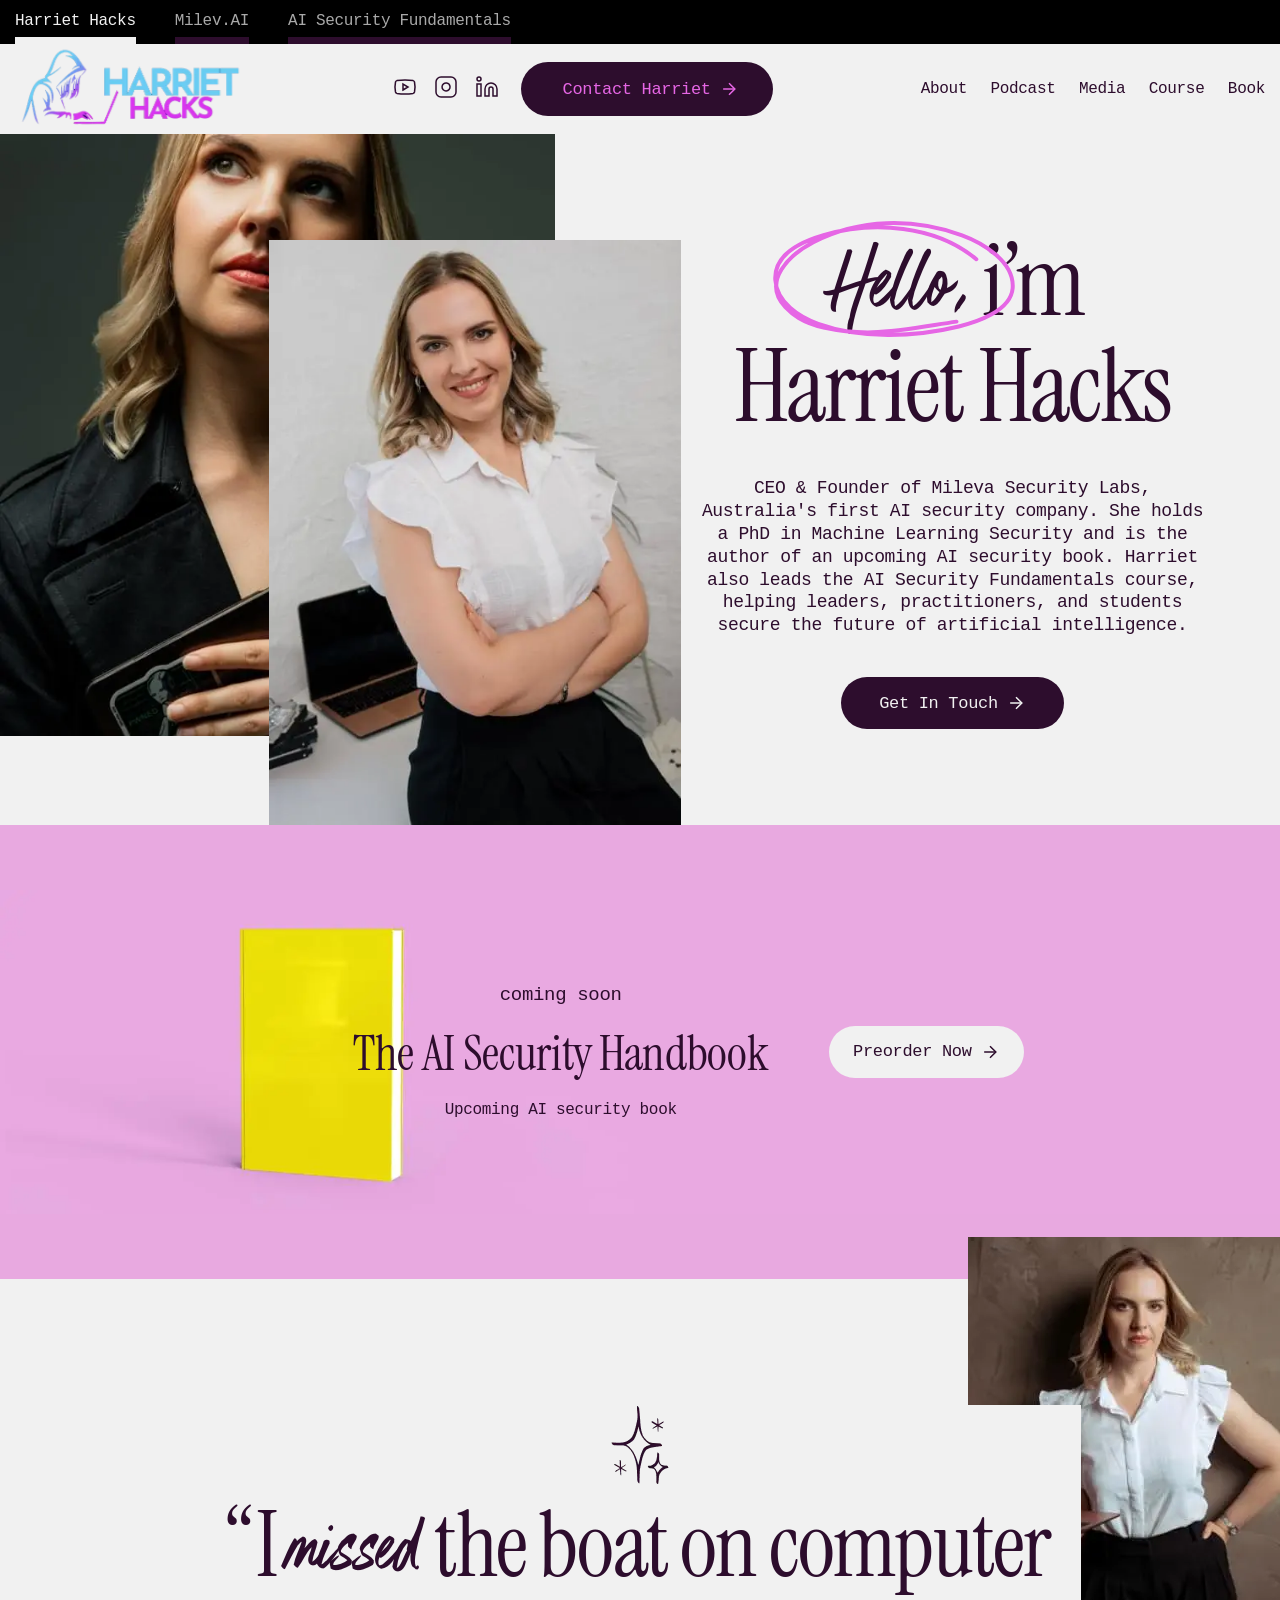
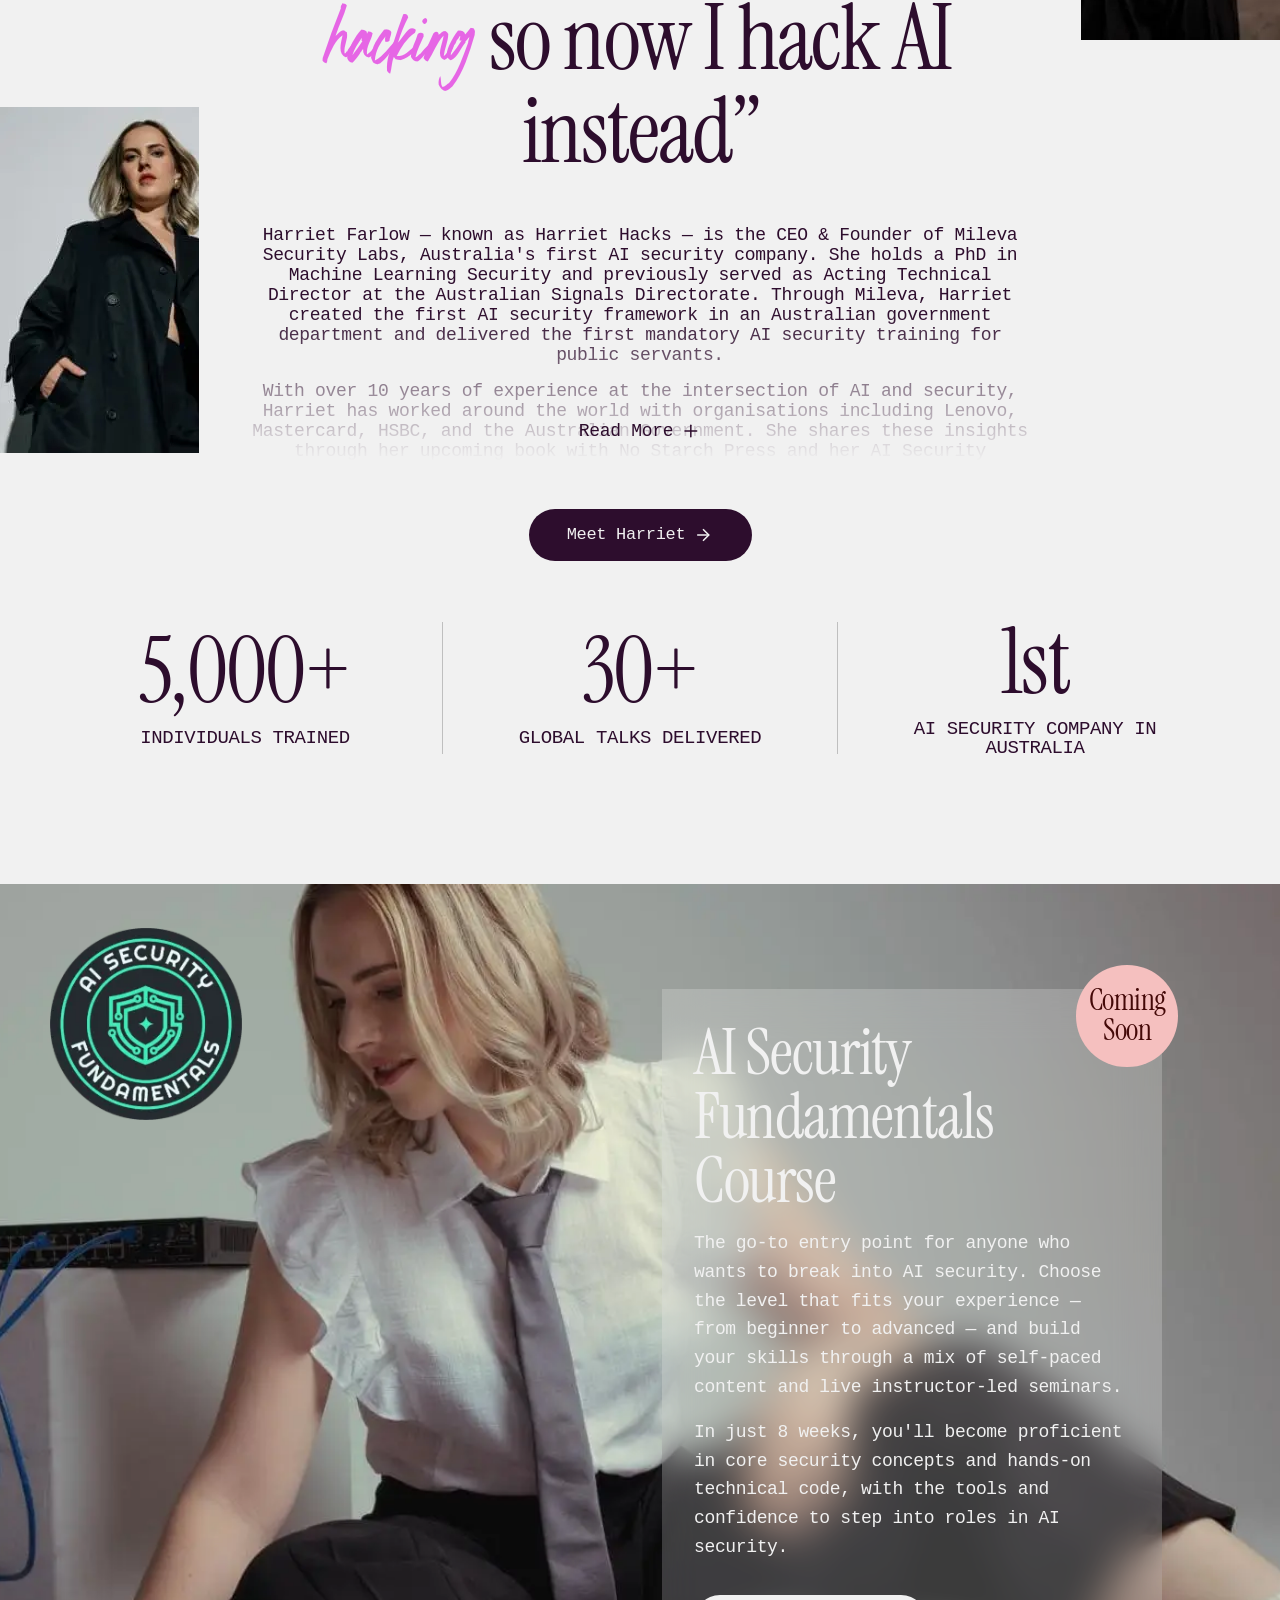
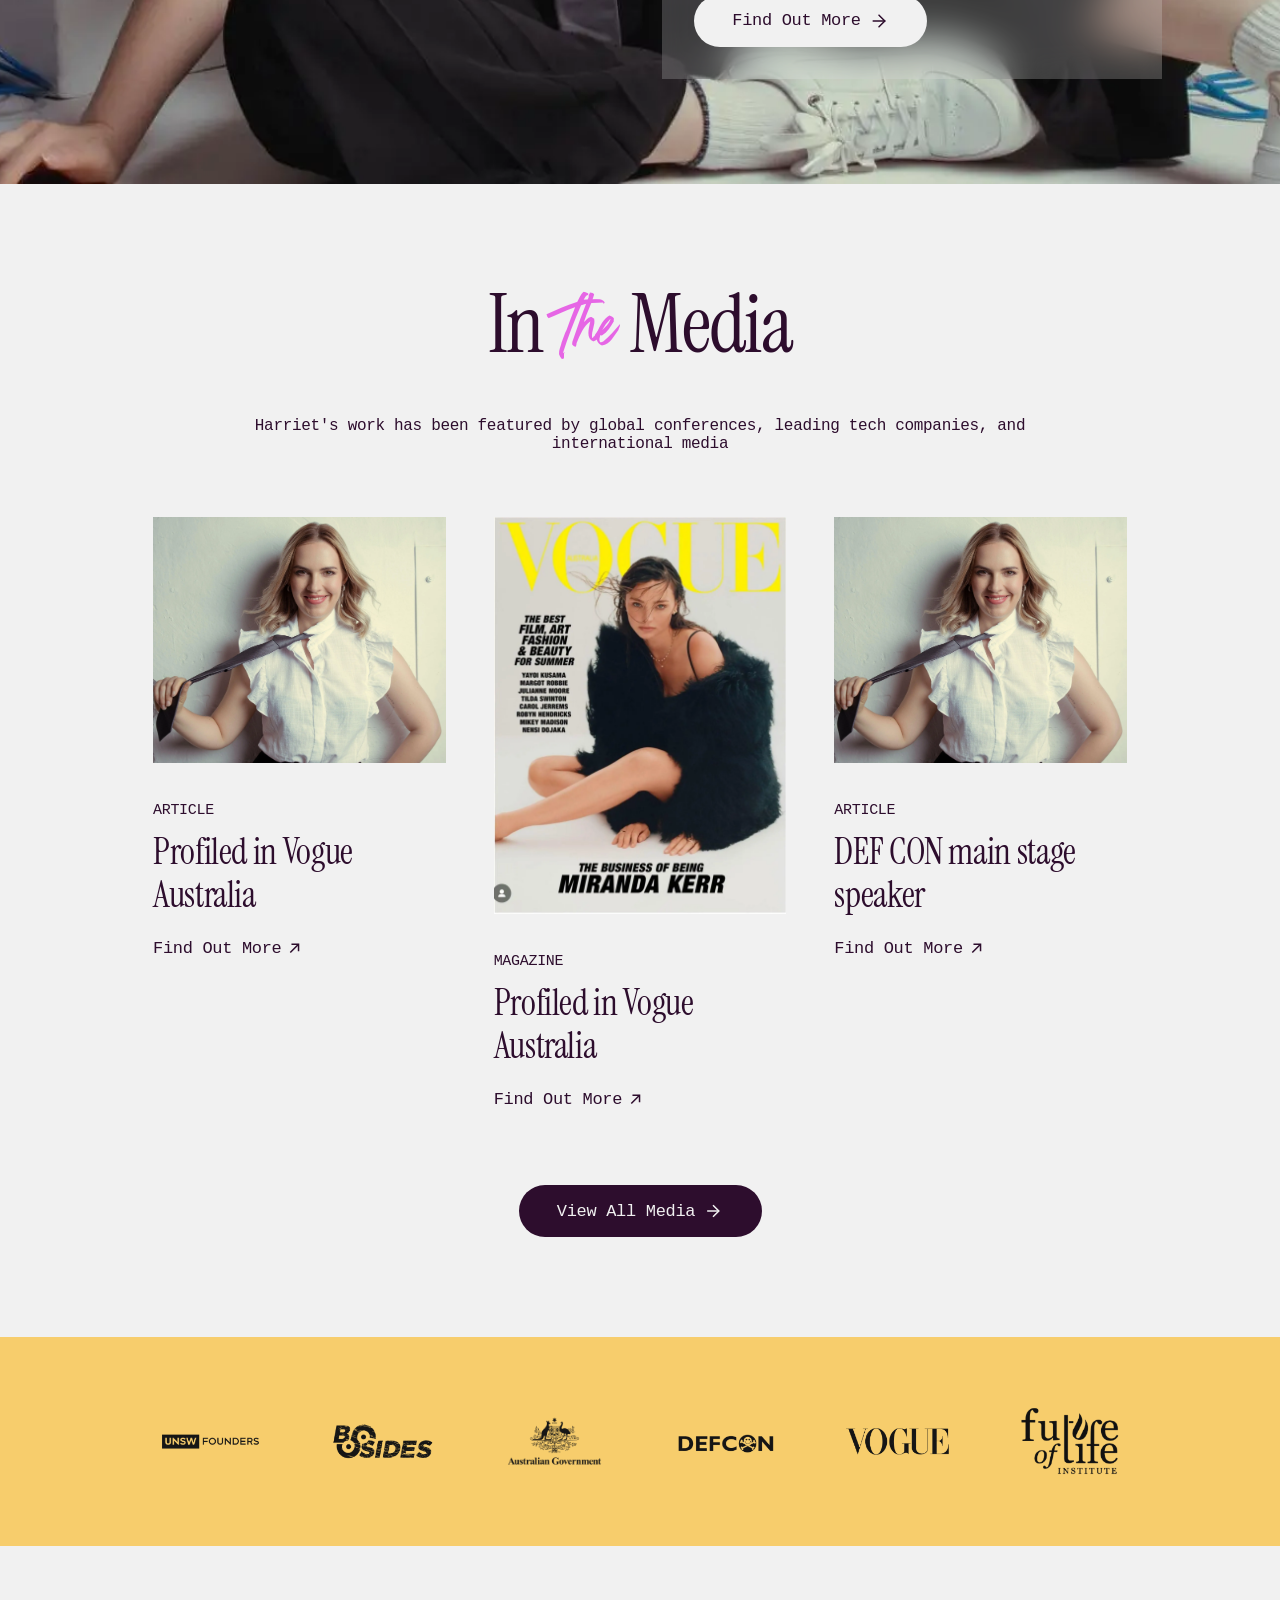
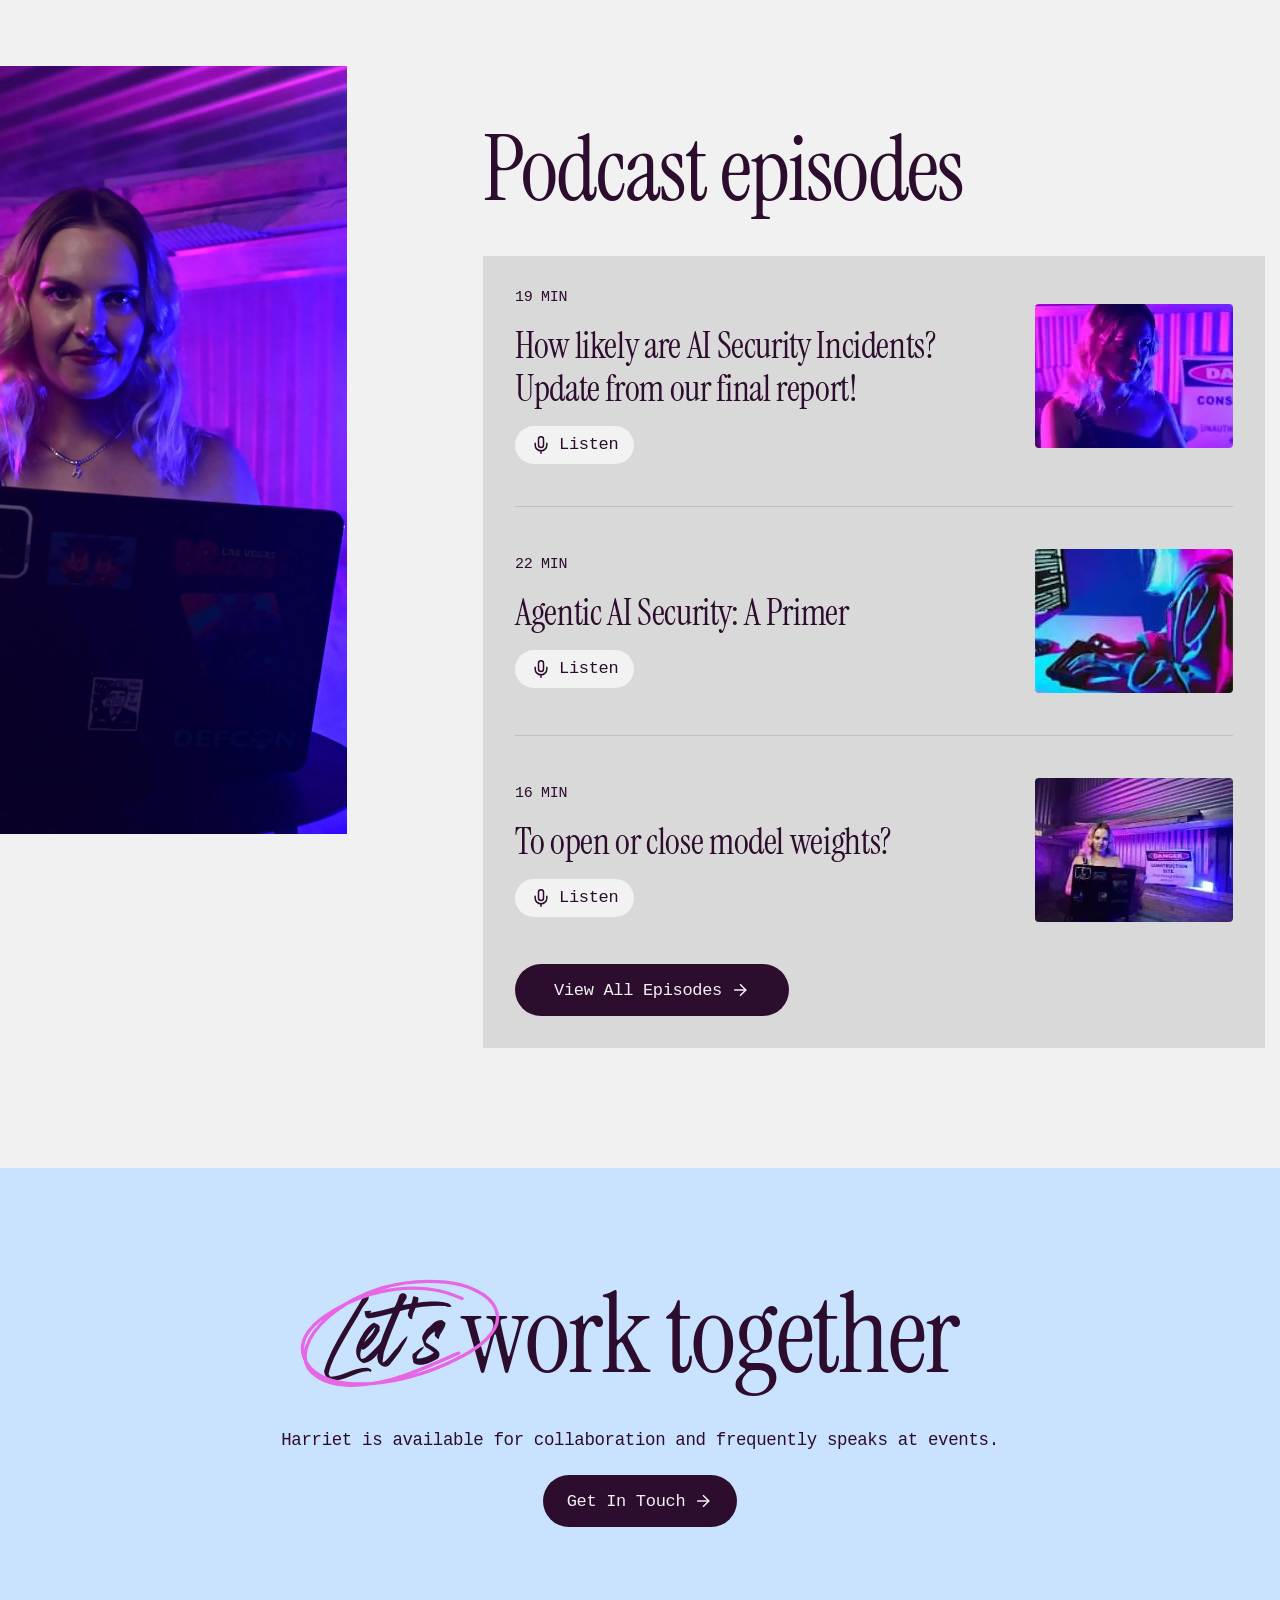
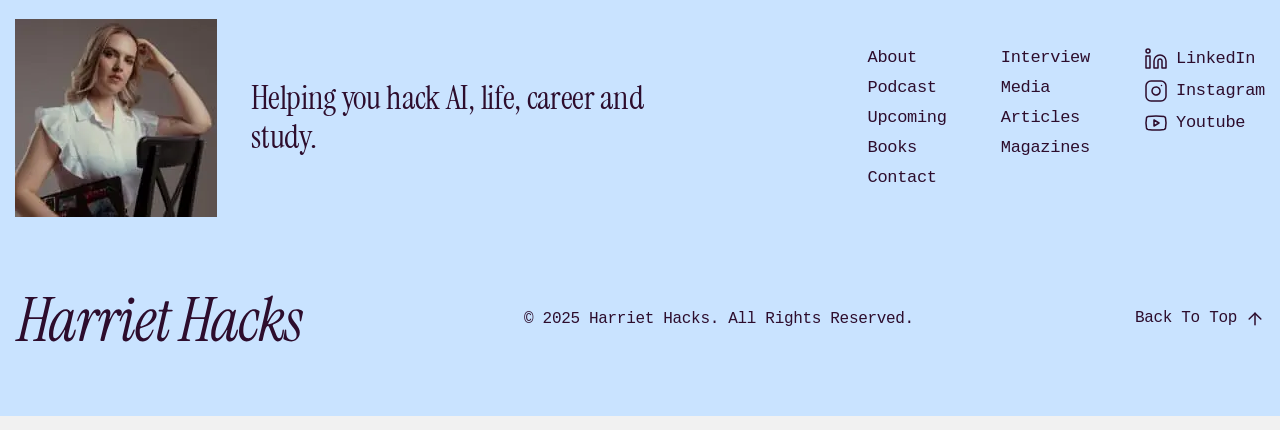
==== index.html @ 9401afef "Responsife footer. Masonry grid for Media page." ====
<!DOCTYPE html>
<html lang="ru">

<head>
	<title>Harriet Hacks</title>
	<meta charset="UTF-8">
	<meta name="format-detection" content="telephone=no">
	<!-- <meta http-equiv="Content-Security-Policy"
         content="default-src 'self' data: blob:; font-src 'self' data: blob: https:; style-src 'self' 'unsafe-inline' data:; script-src 'self' 'unsafe-inline' 'unsafe-eval' blob:; img-src 'self' data: blob: https:; connect-src 'self' ws: wss:"> -->

	<link rel="shortcut icon" href="favicon.ico">
	<meta name="viewport" content="width=device-width, initial-scale=1.0">
	<link rel="stylesheet" href="css/style.min.css?_v=20250926082807">
</head>

<body>
	<div class="wrapper">
		<header class="header" id="header">
			<div class="header__top">
				<div class="header__container">
					<nav class="header__top-nav" data-da=".header__mobile, 479.98,2">
						<ul class="header__top-list">
							<li class="header__top-item">
								<a class="header__top-link header__top-link_active" href="#">Harriet Hacks</a>
							</li>
							<li class="header__top-item">
								<a class="header__top-link" href="#">Milev.AI</a>
							</li>
							<li class="header__top-item">
								<a class="header__top-link" href="#">AI Security Fundamentals</a>
							</li>
						</ul>
					</nav>
				</div>
			</div>

			<div class="header__main">
				<div class="header__container">
					<a class="header__logo" href="/">
						<picture><source srcset="img/logo.webp" type="image/webp"><img src="img/logo.png" alt="Harriet Hacks Logo" width="288" height="95"></picture>
					</a>

					<nav class="header__nav" data-da=".header__mobile, 1023.98">
						<ul class="header__nav-list">
							<li class="header__nav-item">
								<a href="/about.html" class="header__nav-link">About</a>
							</li>
							<li class="header__nav-item">
								<a href="#podcast" class="header__nav-link">Podcast</a>
							</li>
							<li class="header__nav-item">
								<a href="/media.html" class="header__nav-link">Media</a>
							</li>
							<li class="header__nav-item">
								<a href="#course" class="header__nav-link">Course</a>
							</li>
							<li class="header__nav-item">
								<a href="/books.html" class="header__nav-link">Book</a>
							</li>
						</ul>
					</nav>



					<div class="header__actions" data-da=".header__mobile, 767.98,3">
						<div class="header__socials">
							<a class="header__socials-link" href="#" aria-label="YouTube">
								<svg width="24" height="24" viewBox="0 0 24 24" fill="none" stroke="currentColor" stroke-width="1.5">
									<path d="M2.5 17a24.12 24.12 0 0 1 0-10 2 2 0 0 1 1.4-1.4 49.56 49.56 0 0 1 16.2 0A2 2 0 0 1 21.5 7a24.12 24.12 0 0 1 0 10 2 2 0 0 1-1.4 1.4 49.55 49.55 0 0 1-16.2 0A2 2 0 0 1 2.5 17" />
									<path d="m10 15 5-3-5-3z" />
								</svg>
							</a>
							<a class="header__socials-link" href="#" aria-label="Instagram">
								<svg width="24" height="24" viewBox="0 0 24 24" fill="none" stroke="currentColor" stroke-width="1.5">
									<rect width="20" height="20" x="2" y="2" rx="5" ry="5" />
									<path d="m16 11.37A4 4 0 1 1 12.63 8 4 4 0 0 1 16 11.37z" />
									<line x1="17.5" x2="17.51" y1="6.5" y2="6.5" />
								</svg>
							</a>
							<a class="header__socials-link" href="#" aria-label="LinkedIn">
								<svg width="24" height="24" viewBox="0 0 24 24" fill="none" stroke="currentColor" stroke-width="1.5">
									<path d="M16 8a6 6 0 0 1 6 6v7h-4v-7a2 2 0 0 0-2-2 2 2 0 0 0-2 2v7h-4v-7a6 6 0 0 1 6-6z" />
									<rect width="4" height="12" x="2" y="9" />
									<circle cx="4" cy="4" r="2" />
								</svg>
							</a>
						</div>
						<a href="/contact.html" class="header__contact-btn btn btn_accent">
							Contact Harriet
							<svg width="20" height="20" viewBox="0 0 20 20" fill="none" stroke="currentColor" stroke-width="1.5">
								<path d="M4.17 10L15.83 10" />
								<path d="M10 4.17L15.83 10L10 15.83" />
							</svg>
						</a>
					</div>

					<button class="header__burger icon-menu" type="button" aria-label="Toggle menu">
						<span></span>
					</button>


					<div class="header__mobile">
						<span class="header__mobile-title">Menu</span>
					</div>
				</div>
			</div>
		</header>
		<main class="page">
			<section class="hero">
				<div class="hero__images" data-da=".hero__container, 1023.98,1">
					<div><picture><source srcset="img/hero/hero-1.webp" type="image/webp"><img class="hero__img hero__img--first" src="img/hero/hero-1.jpg" alt="Harriet Hacks"></picture></div>
					<div><picture><source srcset="img/hero/hero-2.webp" type="image/webp"><img class="hero__img hero__img--second" src="img/hero/hero-2.jpg" alt="Harriet Hacks"></picture></div>
				</div>
				<div class="hero__container">

					<div class="hero__content">
						<h1 class="hero__title"><span>Hello,</span> i’m <br> Harriet Hacks</h1>
						<p class="hero__description">
							CEO & Founder of Mileva Security Labs, Australia's first AI security company. She holds a PhD in Machine Learning Security and is the author of an upcoming AI security book. Harriet also
							leads the AI Security Fundamentals course, helping leaders, practitioners, and students secure the future of artificial intelligence.
						</p>
						<a href="#contact" class="hero__btn btn">
							Get In Touch
							<svg width="20" height="20" viewBox="0 0 20 20" fill="none" stroke="currentColor" stroke-width="1.5">
								<path d="M4.17 10L15.83 10" />
								<path d="M10 4.17L15.83 10L10 15.83" />
							</svg>
						</a>
					</div>
				</div>
			</section>
			<section class="soon">
				<div class="soon__container">
					<div class="soon__content">
						<div class="soon__text">
							<span class="soon__label">coming soon</span>
							<div class="soon__title-wrapper">
								<h2 class="soon__title">The AI Security Handbook</h2>
							</div>
							<p class="soon__info">Upcoming AI security book</p>
						</div>
						<a class="soon__btn btn btn_white" href="#">
							Preorder Now
							<svg width="20" height="20" viewBox="0 0 20 20" fill="none" stroke="currentColor" stroke-width="1.5">
								<path d="M4.17 10L15.83 10" />
								<path d="M10 4.17L15.83 10L10 15.83" />
							</svg>
						</a>
					</div>
				</div>
			</section>
			<section class="about">

				<div class="about__img about__img--second">
					<picture><source srcset="img/about/about-2.webp" type="image/webp"><img src="img/about/about-2.jpg" alt="About Image"></picture>
				</div>



				<div class="about__container">
					<div class="about__img about__img--first">
						<picture><source srcset="img/about/about-1.webp" type="image/webp"><img src="img/about/about-1.jpg" alt="About Image"></picture>
					</div>
					<div class="about__content">
						<div class="about__quote">
							<picture><source srcset="img/icons/stars.webp" type="image/webp"><img src="img/icons/stars.png" alt="Harriet Hacks" /></picture>
							<blockquote class="about__quote-text">
								<cite class="about__cite">
									“I <span>missed</span> the boat on computer <span>hacking</span> so
									now I hack AI instead”
								</cite>
							</blockquote>
						</div>



						<div class="about__text">
							<p>
								Harriet Farlow — known as Harriet Hacks — is the CEO & Founder of
								Mileva Security Labs, Australia's first AI security company. She holds
								a PhD in Machine Learning Security and previously served as Acting
								Technical Director at the Australian Signals Directorate. Through
								Mileva, Harriet created the first AI security framework in an
								Australian government department and delivered the first mandatory AI
								security training for public servants.
							</p>
							<div class="about__more">
								<p>
									With over 10 years of experience at the intersection of AI and
									security, Harriet has worked around the world with organisations
									including Lenovo, Mastercard, HSBC, and the Australian Government. She
									shares these insights through her upcoming book with No Starch Press
									and her AI Security
								</p>
								<button class="about__more-btn" type="button" aria-label="Read More">
									Read More

									<svg viewBox="0 0 20 20" width="20" height="20" fill="currentColor">
										<rect width="20.000000" height="20.000000" x="0.000000" y="0.000000" fill="#fff" fill-opacity="0" />
										<path d="M4.16675 10L15.8334 10" stroke="currentColor" stroke-linecap="round" stroke-linejoin="round" stroke-width="1.5" />
										<path d="M0 0L11.6667 0" stroke="currentColor" stroke-linecap="round" stroke-linejoin="round" stroke-width="1.5" transform="matrix(0,1,-1,0,10,4.16675)" />
									</svg>
								</button>

							</div>

							<!-- <div data-spollers class="spollers">
               <div class="spollers__item">
                  <button class="spollers__title" type="button" data-spoller>
                     Read More
                     <svg viewBox="0 0 20 20" width="20" height="20" fill="currentColor">
                        <rect width="20.000000" height="20.000000" x="0.000000" y="0.000000" fill="#fff" fill-opacity="0" />
                        <path d="M4.16675 10L15.8334 10" stroke="currentColor" stroke-linecap="round" stroke-linejoin="round" stroke-width="1.5" />
                        <path d="M0 0L11.6667 0" stroke="currentColor" stroke-linecap="round" stroke-linejoin="round" stroke-width="1.5" transform="matrix(0,1,-1,0,10,4.16675)" />
                     </svg>
                  </button>
                  <div class="spollers__body">
                     <div class="spollers__text">
                        <p>
                           With over 10 years of experience at the intersection of AI and
                           security, Harriet has worked around the world with organisations
                           including Lenovo, Mastercard, HSBC, and the Australian Government. She
                           shares these insights through her upcoming book with No Starch Press
                           and her AI Security
                        </p>
                     </div>
                  </div>
               </div>
            </div> -->
							<!-- <div class="about__read-more">
               <button class="about__read-more-btn">
                  Read More
                  <svg viewBox="0 0 20 20" width="20" height="20" fill="currentColor">
                     <rect width="20.000000" height="20.000000" x="0.000000" y="0.000000" fill="#fff" fill-opacity="0" />
                     <path d="M4.16675 10L15.8334 10" stroke="currentColor" stroke-linecap="round" stroke-linejoin="round" stroke-width="1.5" />
                     <path d="M0 0L11.6667 0" stroke="currentColor" stroke-linecap="round" stroke-linejoin="round" stroke-width="1.5" transform="matrix(0,1,-1,0,10,4.16675)" />
                  </svg>

               </button>
            </div> -->
						</div>

						<a class="about__btn btn">
							Meet Harriet
							<svg width="20" height="20" viewBox="0 0 20 20" fill="none" stroke="currentColor" stroke-width="1.5">
								<path d="M4.17 10L15.83 10" />
								<path d="M10 4.17L15.83 10L10 15.83" />
							</svg>
						</a>
					</div>

					<div class="about__stats">
						<div class="about__stat">
							<div class="about__stat-number">5,000+</div>
							<div class="about__stat-label">Individuals Trained</div>
						</div>
						<div class="about__stat-divider"></div>
						<div class="about__stat">
							<div class="about__stat-number">30+</div>
							<div class="about__stat-label">Global Talks Delivered</div>
						</div>
						<div class="about__stat-divider"></div>
						<div class="about__stat">
							<div class="about__stat-number">1st</div>
							<div class="about__stat-label">AI Security Company in Australia</div>
						</div>
					</div>
				</div>
			</section>
			<section class="course" id="course">
				<div class="course__container">
					<div class="course__card">

						<h3 class="course__title">AI Security Fundamentals Course</h3>
						<div class="course__description">
							<p>
								The go-to entry point for anyone who wants to break into AI security.
								Choose the level that fits your experience — from beginner to advanced
								— and build your skills through a mix of self-paced content and live
								instructor-led seminars.
							</p>
							<p>
								In just 8 weeks, you'll become proficient in core security concepts
								and hands-on technical code, with the tools and confidence to step
								into roles in AI security.
							</p>
						</div>

						<a href="#" class="btn--outline course__btn btn">
							Find Out More
							<img src="img/icons/arrow-wine.svg" alt="arrow" />
						</a>

						<div class="course__badge">
							Coming Soon
						</div>
					</div>
					<div class="course__img">
						<picture><source srcset="img/course/security.webp" type="image/webp"><img src="img/course/security.png" alt="AI Security Fundamentals Course" /></picture>
					</div>
				</div>



			</section>
			<section class="media">
				<div class="media__container">
					<div class="media__header">
						<h2 class="media__title">In <span>The</span> Media</h2>
						<p class="media__description">
							Harriet's work has been featured by global conferences, leading tech companies, and international media
						</p>
					</div>

					<div class="media__grid">
						<article class="media__card">
							<div class="media__card-image">
								<picture><source srcset="img/media/defcon-article-3c434c.webp" type="image/webp"><img src="img/media/defcon-article-3c434c.jpg" alt="DEF CON main stage speaker"></picture>
							</div>
							<div class="media__card-content">
								<div class="media__card-label">Article</div>
								<h3 class="media__card-title">Profiled in Vogue Australia</h3>
								<a href="#" class="media__card-link">
									Find Out More
									<svg width="20" height="20" viewBox="0 0 20 20" fill="none" stroke="currentColor" stroke-width="1.5">
										<path d="M10.83 4.17L15.83 9.17L10.83 14.17" />
										<path d="M4.17 9.17L15.83 9.17" />
									</svg>
								</a>
							</div>
						</article>

						<article class="media__card">
							<div class="media__card-image">
								<picture><source srcset="img/media/vogue-magazine-77c0c3.webp" type="image/webp"><img src="img/media/vogue-magazine-77c0c3.jpg" alt="Profiled in Vogue Australia"></picture>
							</div>
							<div class="media__card-content">
								<div class="media__card-label">Magazine</div>
								<h3 class="media__card-title">Profiled in Vogue Australia</h3>
								<a href="#" class="media__card-link">
									Find Out More
									<svg width="20" height="20" viewBox="0 0 20 20" fill="none" stroke="currentColor" stroke-width="1.5">
										<path d="M10.83 4.17L15.83 9.17L10.83 14.17" />
										<path d="M4.17 9.17L15.83 9.17" />
									</svg>
								</a>
							</div>
						</article>

						<article class="media__card">
							<div class="media__card-image">
								<picture><source srcset="img/media/microsoft-article-3c434c.webp" type="image/webp"><img src="img/media/microsoft-article-3c434c.jpg" alt="Featured Microsoft L33t Speak YouTube series"></picture>
							</div>
							<div class="media__card-content">
								<div class="media__card-label">Article</div>
								<h3 class="media__card-title">DEF CON main stage speaker</h3>
								<a href="#" class="media__card-link">
									Find Out More
									<svg width="20" height="20" viewBox="0 0 20 20" fill="none" stroke="currentColor" stroke-width="1.5">
										<path d="M10.83 4.17L15.83 9.17L10.83 14.17" />
										<path d="M4.17 9.17L15.83 9.17" />
									</svg>
								</a>
							</div>
						</article>
					</div>

					<div class="media__footer">
						<a href="#" class="media__btn btn">
							View All Media
							<svg width="20" height="20" viewBox="0 0 20 20" fill="none" stroke="currentColor" stroke-width="1.5">
								<path d="M4.17 10L15.83 10" />
								<path d="M10 4.17L15.83 10L10 15.83" />
							</svg>
						</a>
					</div>
				</div>
			</section>
			<section class="logos">
				<div class="logos__container">
					<div class="logos__grid">
						<div class="logos__item">
							<picture><source srcset="img/logos/1.webp" type="image/webp"><img src="img/logos/1.png" alt="UNSW Founders" class="logos__img"></picture>
						</div>
						<div class="logos__item">
							<picture><source srcset="img/logos/2.webp" type="image/webp"><img src="img/logos/2.png" alt="Microsoft" class="logos__img"></picture>
						</div>
						<div class="logos__item">
							<picture><source srcset="img/logos/3.webp" type="image/webp"><img src="img/logos/3.png" alt="Australian Government" class="logos__img"></picture>
						</div>
						<div class="logos__item">
							<picture><source srcset="img/logos/4.webp" type="image/webp"><img src="img/logos/4.png" alt="DEF CON" class="logos__img"></picture>
						</div>
						<div class="logos__item">
							<picture><source srcset="img/logos/5.webp" type="image/webp"><img src="img/logos/5.png" alt="Vogue" class="logos__img"></picture>
						</div>
						<div class="logos__item">
							<picture><source srcset="img/logos/6.webp" type="image/webp"><img src="img/logos/6.png" alt="Mileva" class="logos__img"></picture>
						</div>
					</div>
				</div>
			</section>
			<section class="podcast" id="podcast">
				<div class="podcast__bg">
					<picture><source srcset="img/podcast/main.webp" type="image/webp"><img src="img/podcast/main.jpg" alt="Podcast Background" class="podcast__bg-img" /></picture>
				</div>

				<div class="podcast__container">
					<h2 class="podcast__title">Podcast episodes</h2>

					<div class="podcast__episodes">
						<article class="podcast__episode">
							<div class="podcast__episode-content">
								<div class="podcast__episode-info">
									<span class="podcast__episode-duration">19 min</span>
									<h3 class="podcast__episode-title">
										How likely are AI Security Incidents? Update from our final
										report!
									</h3>
									<a href="#" class="podcast__episode-btn">
										<img src="img/icons/mic.svg" alt="Mic" />
										Listen
									</a>
								</div>
								<div class="podcast__episode-image">
									<picture><source srcset="img/podcast/small-1.webp" type="image/webp"><img src="img/podcast/small-1.jpg" alt="Podcast Episode 1" /></picture>
								</div>
							</div>
						</article>

						<div class="podcast__divider"></div>

						<article class="podcast__episode">
							<div class="podcast__episode-content">
								<div class="podcast__episode-info">
									<span class="podcast__episode-duration">22 min</span>
									<h3 class="podcast__episode-title">
										Agentic AI Security: A Primer
									</h3>
									<a href="#" class="podcast__episode-btn">
										<img src="img/icons/mic.svg" alt="Mic" />
										Listen
									</a>
								</div>
								<div class="podcast__episode-image">
									<picture><source srcset="img/podcast/small-2.webp" type="image/webp"><img src="img/podcast/small-2.jpg" alt="Podcast Episode 2" /></picture>
								</div>
							</div>
						</article>

						<div class="podcast__divider"></div>

						<article class="podcast__episode">
							<div class="podcast__episode-content">
								<div class="podcast__episode-info">
									<span class="podcast__episode-duration">16 min</span>
									<h3 class="podcast__episode-title">
										To open or close model weights?
									</h3>
									<a href="#" class="podcast__episode-btn">
										<img src="img/icons/mic.svg" alt="Mic" />
										Listen
									</a>
								</div>
								<div class="podcast__episode-image">
									<picture><source srcset="img/podcast/small-3.webp" type="image/webp"><img src="img/podcast/small-3.jpg" alt="Podcast Episode 3" /></picture>
								</div>
							</div>
						</article>

						<div class="podcast__footer">
							<a href="#" class="btn">
								View All Episodes
								<svg width="20" height="20" viewBox="0 0 20 20" fill="none" stroke="currentColor" stroke-width="1.5">
									<path d="M4.17 10L15.83 10" />
									<path d="M10 4.17L15.83 10L10 15.83" />
								</svg>
							</a>
						</div>
					</div>
				</div>
			</section>


		</main>
		<footer class="footer" role="contentinfo">
			<div class="footer__container">
				<div class="footer__top">
					<h3 class="footer__title"><span>Let's</span> work together</h3>
					<p class="footer__desc">Harriet is available for collaboration and frequently speaks at events.</p>
					<a href="#" class="footer__btn btn">
						Get In Touch
						<svg width="20" height="20" viewBox="0 0 20 20" fill="none" stroke="currentColor" stroke-width="1.5" aria-hidden="true">
							<path d="M4.17 10L15.83 10" />
							<path d="M10 4.17L15.83 10L10 15.83" />
						</svg>
					</a>
				</div>
				<div class="footer__bottom">
					<div class="footer__row">
						<div class="footer__left">
							<div class="footer__img">
								<picture><source srcset="img/footer/harriet.webp" type="image/webp"><img src="img/footer/harriet.jpg" alt="Harriet Hacks profile photo"></picture>
							</div>
							<h4 class="footer__heading">
								Helping you hack AI, life, career and study.
							</h4>
						</div>
						<div class="footer__right">
							<nav class="footer__nav" aria-label="Footer navigation">
								<ul class="footer__list" role="list">
									<li class="footer__list-item" role="listitem">
										<a class="footer__list-link" href="#">About</a>
									</li>
									<li class="footer__list-item" role="listitem">
										<a class="footer__list-link" href="#">Podcast</a>
									</li>
									<li class="footer__list-item" role="listitem">
										<a class="footer__list-link" href="#">Upcoming</a>
									</li>
									<li class="footer__list-item" role="listitem">
										<a class="footer__list-link" href="#">Books</a>
									</li>
									<li class="footer__list-item" role="listitem">
										<a class="footer__list-link" href="#">Contact</a>
									</li>
								</ul>
								<ul class="footer__list" role="list">
									<li class="footer__list-item" role="listitem">
										<a class="footer__list-link" href="#">Interview</a>
									</li>
									<li class="footer__list-item" role="listitem">
										<a class="footer__list-link" href="#">Media</a>
									</li>
									<li class="footer__list-item" role="listitem">
										<a class="footer__list-link" href="#">Articles</a>
									</li>
									<li class="footer__list-item" role="listitem">
										<a class="footer__list-link" href="#">Magazines</a>
									</li>

								</ul>
								<ul class="footer__list" role="list">
									<li class="footer__list-item" role="listitem">
										<a class="footer__list-link" href="#">
											<svg viewBox="0 0 24 24" xmlns="http://www.w3.org/2000/svg" xmlns:xlink="http://www.w3.org/1999/xlink" width="24.000000" height="24.000000" fill="none" aria-hidden="true">
												<rect id="lucide/linkedin" width="24.000000" height="24.000000" x="0.000000" y="0.000000" fill="rgb(255,255,255)" fill-opacity="0" />
												<path id="Vector" d="M20.2426 9.75736C21.3679 10.8826 22 12.4087 22 14L22 21L18 21L18 14C18 13.4696 17.7893 12.9609 17.4142 12.5858C17.0391 12.2107 16.5304 12 16 12C15.4696 12 14.9609 12.2107 14.5858 12.5858C14.2107 12.9609 14 13.4696 14 14L14 21L10 21L10 14C10 12.4087 10.6321 10.8826 11.7574 9.75736C12.8826 8.63214 14.4087 8 16 8C17.5913 8 19.1174 8.63214 20.2426 9.75736Z" fill-rule="nonzero" stroke="rgb(45,13,45)" stroke-linecap="round" stroke-linejoin="round" stroke-width="1.5" />
												<path id="Vector" d="M6 9L6 21L2 21L2 9L6 9Z" stroke="rgb(45,13,45)" stroke-linecap="round" stroke-linejoin="round" stroke-width="1.5" />
												<path id="Vector" d="M4 6C2.89543 6 2 5.10457 2 4C2 2.89543 2.89543 2 4 2C5.10457 2 6 2.89543 6 4C6 5.10457 5.10457 6 4 6Z" stroke="rgb(45,13,45)" stroke-linecap="round" stroke-linejoin="round" stroke-width="1.5" />
											</svg>
											LinkedIn
										</a>
									</li>
									<li class="footer__list-item" role="listitem">
										<a class="footer__list-link" href="#">
											<svg viewBox="0 0 24 24" xmlns="http://www.w3.org/2000/svg" xmlns:xlink="http://www.w3.org/1999/xlink" width="24.000000" height="24.000000" fill="none" aria-hidden="true">
												<rect id="lucide/instagram" width="24.000000" height="24.000000" x="0.000000" y="0.000000" fill="rgb(255,255,255)" fill-opacity="0" />
												<path id="Vector" d="M17 2C19.7614 2 22 4.23858 22 7L22 17C22 19.7614 19.7614 22 17 22L7 22C4.23858 22 2 19.7614 2 17L2 7C2 4.23858 4.23858 2 7 2L17 2Z" stroke="rgb(45,13,45)" stroke-linecap="round" stroke-linejoin="round" stroke-width="1.5" />
												<path id="Vector" d="M15.5937 13.799C15.2062 14.5458 14.5931 15.1514 13.8416 15.5297C13.0901 15.9079 12.2384 16.0396 11.4077 15.9059C10.5771 15.7723 9.80971 15.3801 9.21479 14.7852C8.61987 14.1902 8.22768 13.4229 8.09402 12.5922C7.96035 11.7615 8.09202 10.9099 8.47028 10.1584C8.84854 9.40685 9.45414 8.79374 10.2009 8.40624C10.9477 8.01874 11.7977 7.87658 12.63 8C13.4789 8.12588 14.2648 8.52146 14.8716 9.1283C15.4785 9.73515 15.8741 10.5211 16 11.37C16.1234 12.2022 15.9812 13.0522 15.5937 13.799Z" fill-rule="nonzero" stroke="rgb(45,13,45)" stroke-linecap="round" stroke-linejoin="round" stroke-width="1.5" />
												<path id="Vector" d="M17.5 6.5L17.51 6.5" stroke="rgb(45,13,45)" stroke-linecap="round" stroke-linejoin="round" stroke-width="1.5" />
											</svg>
											Instagram
										</a>
									</li>
									<li class="footer__list-item" role="listitem">
										<a class="footer__list-link" href="#">
											<svg viewBox="0 0 24 24" xmlns="http://www.w3.org/2000/svg" xmlns:xlink="http://www.w3.org/1999/xlink" width="24.000000" height="24.000000" fill="none" aria-hidden="true">
												<rect id="lucide/Youtube" width="24.000000" height="24.000000" x="0.000000" y="0.000000" fill="rgb(255,255,255)" fill-opacity="0" />
												<path id="Vector" d="M2.50001 7C2.5918 6.66521 2.76915 6.36007 3.01461 6.11461C3.26008 5.86914 3.56522 5.69179 3.90001 5.6C9.26346 4.71146 14.7366 4.71146 20.1 5.6C20.4348 5.69179 20.7399 5.86914 20.9854 6.11461C21.2309 6.36007 21.4082 6.66521 21.5 7C22.1986 10.2967 22.1986 13.7033 21.5 17C21.4082 17.3348 21.2309 17.6399 20.9854 17.8854C20.7399 18.1309 20.4348 18.3082 20.1 18.4C14.7366 19.2887 9.26344 19.2887 3.90001 18.4C3.56522 18.3082 3.26008 18.1309 3.01461 17.8854C2.76915 17.6399 2.5918 17.3348 2.50001 17C1.80143 13.7033 1.80143 10.2967 2.50001 7Z" fill-rule="nonzero" stroke="rgb(45,13,45)" stroke-linecap="round" stroke-linejoin="round" stroke-width="1.5" />
												<path id="Vector" d="M15 12L10 9L10 15L15 12Z" fill-rule="nonzero" stroke="rgb(45,13,45)" stroke-linecap="round" stroke-linejoin="round" stroke-width="1.5" />
											</svg>
											Youtube
										</a>
									</li>
								</ul>
							</nav>

						</div>
					</div>
					<div class="footer__copy">
						<a class="footer__logo" href="/">
							<img src="img/logo-2.svg" alt="Harriet Hacks Logo" width="288" height="95">
						</a>
						<p class="footer__copyright">
							&copy; 2025 Harriet Hacks. All Rights Reserved.
						</p>
						<a href="#header" class="footer__back-to-top" aria-label="Return to top of page">
							Back To Top
							<svg viewBox="0 0 20 20" xmlns="http://www.w3.org/2000/svg" xmlns:xlink="http://www.w3.org/1999/xlink" width="20.000000" height="20.000000" fill="none" aria-hidden="true">
								<rect id="lucide/arrow-up" width="20.000000" height="20.000000" x="0.000000" y="0.000000" fill="rgb(255,255,255)" fill-opacity="0" />
								<path id="Vector" d="M4.16699 9.99984L10.0003 4.1665L15.8337 9.99984" fill-rule="nonzero" stroke="rgb(45,13,45)" stroke-linecap="round" stroke-linejoin="round" stroke-width="1.5" />
								<path id="Vector" d="M11.6667 0L0 0" stroke="rgb(45,13,45)" stroke-linecap="round" stroke-linejoin="round" stroke-width="1.5" transform="matrix(0,1,-1,0,10,4.1665)" />
							</svg>
						</a>
					</div>
				</div>
			</div>
		</footer>




		<!-- <footer class="footer" id="contact" role="contentinfo">
   <div class="footer__container">
      <section class="footer__main" aria-labelledby="footer-cta-title">
         <div class="footer__content">
            <h2 class="footer__title" id="footer-cta-title">
               <span>Let's</span> work together
            </h2>
            <p class="footer__description">
               Harriet is available for collaboration and frequently speaks at
               events.
            </p>
            <a href="#contact" class="footer__btn btn" aria-label="Contact Harriet for collaboration">
               Get In Touch
               <svg width="20" height="20" viewBox="0 0 20 20" fill="none" stroke="currentColor" stroke-width="1.5" aria-hidden="true">
                  <path d="M4.17 10L15.83 10" />
                  <path d="M10 4.17L15.83 10L10 15.83" />
               </svg>
            </a>
         </div>
      </section>

      <section class="footer__bottom" aria-label="Footer information and navigation">
         <div class="footer__info">
            <div class="footer__brand">
               <picture><source srcset="img/footer/harriet.webp" type="image/webp"><img src="img/footer/harriet.jpg" alt="Harriet Hacks profile photo" class="footer__logo" loading="lazy" /></picture>
               <p class="footer__tagline">
                  Helping you hack AI, life, career and study.
               </p>
            </div>

            <nav class="footer__links" aria-label="Footer navigation">
               <div class="footer__links-group">
                  <ul class="footer__links-list" role="list">
                     <li role="listitem"><a href="#" class="footer__link">About</a></li>
                     <li role="listitem"><a href="#" class="footer__link">Podcast</a></li>
                     <li role="listitem"><a href="#" class="footer__link">Upcoming</a></li>
                     <li role="listitem"><a href="#" class="footer__link">Books</a></li>
                     <li role="listitem"><a href="#" class="footer__link">Contact</a></li>
                  </ul>
               </div>

               <div class="footer__links-group">
                  <ul class="footer__links-list" role="list">
                     <li role="listitem"><a href="#" class="footer__link">Media</a></li>
                     <li role="listitem"><a href="#" class="footer__link">Articles</a></li>
                     <li role="listitem"><a href="#" class="footer__link">Magazines</a></li>
                     <li role="listitem"><a href="#" class="footer__link">Interview</a></li>
                  </ul>
               </div>

               <div class="footer__social-links" role="list" aria-label="Social media links">
                  <a href="#" class="footer__social-link" role="listitem" aria-label="Follow on Instagram">
                     <img src="img/icons/instagram.svg" alt="" aria-hidden="true" />
                     Instagram
                  </a>
                  <a href="#" class="footer__social-link" role="listitem" aria-label="Connect on LinkedIn">
                     <img src="img/icons/linkedin.svg" alt="" aria-hidden="true" />
                     LinkedIn
                  </a>
                  <a href="#" class="footer__social-link" role="listitem" aria-label="Subscribe on YouTube">
                     <img src="img/icons/youtube.svg" alt="" aria-hidden="true" />
                     Youtube
                  </a>
               </div>
            </nav>
         </div>

         <div class="footer__bottom-bar">
            <h1 class="footer__brand-name">Harriet Hacks</h1>
            <p class="footer__copyright">
               &copy; 2025 Harriet Hacks. All Rights Reserved.
            </p>
            <a href="#header" class="footer__back-to-top" aria-label="Return to top of page">
               Back To Top
               <picture><source srcset="img/icons/taptotop.webp" type="image/webp"><img src="img/icons/taptotop.png" alt="" aria-hidden="true" /></picture>
            </a>
         </div>
      </section>
   </div>
</footer> -->
	</div>
	<script src="js/app.min.js?_v=20250926082807"></script>
</body>

</html>
---- css/style.min.css ----
@font-face{font-family:"Instrument Serif";src:url(../fonts/InstrumentSerif-Regular.woff2) format("woff2");font-weight:400;font-style:normal;display:swap}@font-face{font-family:BostonSkylineClean;src:url(../fonts/BostonSkylineClean.woff2) format("woff2");font-weight:400;font-style:normal;display:swap}@font-face{font-family:"IBM Plex Mono",monospace;src:url(../fonts/IBMPlexMono-Regular.woff2) format("woff2");font-weight:400;font-style:normal;display:swap}@font-face{font-family:"IBM Plex Mono",monospace;src:url(../fonts/IBMPlexMono-Medium.woff2) format("woff2");font-weight:500;font-style:normal;display:swap}@font-face{font-family:"IBM Plex Mono",monospace;src:url(../fonts/IBMPlexMono-SemiBold.woff2) format("woff2");font-weight:600;font-style:normal;display:swap}[class*=-ibg]{position:relative;height:100%}[class*=-ibg] img{position:absolute;width:100%;height:100%;top:0;left:0;-o-object-fit:cover;object-fit:cover}[class*=-ibg_contain] img{-o-object-fit:contain;object-fit:contain}.btn{overflow:hidden;display:-webkit-box;display:-ms-flexbox;display:flex;position:relative;-webkit-box-align:center;-ms-flex-align:center;align-items:center;-webkit-box-pack:center;-ms-flex-pack:center;justify-content:center;padding:1rem 1.5rem;gap:.5rem;font-size:1.0625rem;cursor:pointer;background-color:#2d0d2d;position:relative;color:#f1f1f1;border-radius:100px;-webkit-transition:-webkit-transform .3s ease 0s;transition:-webkit-transform .3s ease 0s;transition:transform .3s ease 0s;transition:transform .3s ease 0s,-webkit-transform .3s ease 0s}.btn::before{content:"";position:absolute;top:0;left:-100%;width:100%;height:100%;background:-webkit-gradient(linear,left top,right top,from(transparent),color-stop(rgba(255,255,255,.4)),to(transparent));background:linear-gradient(90deg,transparent,rgba(255,255,255,.4),transparent);-webkit-transition:left .5s ease;transition:left .5s ease}.btn:hover{-webkit-transform:scale(1.05);-ms-transform:scale(1.05);transform:scale(1.05);-webkit-box-shadow:0 10px 25px rgba(139,92,246,.3);box-shadow:0 10px 25px rgba(139,92,246,.3)}.btn:hover::before{left:100%}.btn svg path{stroke:#f1f1f1}.btn_accent{color:#e666e5}.btn_accent svg path{stroke:#e666e5}.btn_white{background-color:#f1f1f1;color:#2d0d2d}.btn_white svg path{stroke:#2d0d2d}.hack{display:-webkit-box;display:-ms-flexbox;display:flex;-webkit-box-align:center;-ms-flex-align:center;align-items:center;overflow:hidden;background-color:#e666e5;white-space:nowrap;font-family:"Instrument Serif",serif}@supports (font-size:clamp(2.25rem ,1.8308383234rem + 2.0958083832vw ,4rem)){.hack{font-size:clamp(2.25rem ,1.8308383234rem + 2.0958083832vw ,4rem)}}@supports not (font-size:clamp(2.25rem ,1.8308383234rem + 2.0958083832vw ,4rem)){.hack{font-size:calc(2.25rem + 1.75*(100vw - 20rem)/ 83.5)}}.hack{line-height:1.296875%;color:#2d0d2d;gap:2rem}.hack__item{display:-webkit-box;display:-ms-flexbox;display:flex;-webkit-box-align:center;-ms-flex-align:center;align-items:center;-webkit-box-pack:center;-ms-flex-pack:center;justify-content:center;gap:2rem;padding-block:.875rem}.hack__boston{font-family:BostonSkylineClean}.hack__white{color:#f1f1f1}@supports (width:clamp(2.25rem ,2.0553892216rem + 0.9730538922vw ,3.0625rem)){.hack img{width:clamp(2.25rem ,2.0553892216rem + .9730538922vw ,3.0625rem)}}@supports not (width:clamp(2.25rem ,2.0553892216rem + 0.9730538922vw ,3.0625rem)){.hack img{width:calc(2.25rem + .8125*(100vw - 20rem)/ 83.5)}}@supports (height:clamp(3.125rem ,2.870508982rem + 1.2724550898vw ,4.1875rem)){.hack img{height:clamp(3.125rem ,2.870508982rem + 1.2724550898vw ,4.1875rem)}}@supports not (height:clamp(3.125rem ,2.870508982rem + 1.2724550898vw ,4.1875rem)){.hack img{height:calc(3.125rem + 1.0625*(100vw - 20rem)/ 83.5)}}.pagination__list{display:-webkit-box;display:-ms-flexbox;display:flex;-webkit-box-align:center;-ms-flex-align:center;align-items:center;gap:.5rem}.pagination__link{font-family:"Instrument Serif",serif}@supports (font-size:clamp(1.5rem ,1.3203592814rem + 0.8982035928vw ,2.25rem)){.pagination__link{font-size:clamp(1.5rem ,1.3203592814rem + .8982035928vw ,2.25rem)}}@supports not (font-size:clamp(1.5rem ,1.3203592814rem + 0.8982035928vw ,2.25rem)){.pagination__link{font-size:calc(1.5rem + .75*(100vw - 20rem)/ 83.5)}}.pagination__link{line-height:1.19;color:#968696;text-decoration:none;-webkit-transition:color .3s ease;transition:color .3s ease}.pagination__link_active{color:#2d0d2d}.article{display:-webkit-box;display:-ms-flexbox;display:flex;-webkit-box-orient:vertical;-webkit-box-direction:normal;-ms-flex-direction:column;flex-direction:column}@supports (margin-bottom:clamp(1.5rem ,1.2604790419rem + 1.1976047904vw ,2.5rem)){.article__img{margin-bottom:clamp(1.5rem ,1.2604790419rem + 1.1976047904vw ,2.5rem)}}@supports not (margin-bottom:clamp(1.5rem ,1.2604790419rem + 1.1976047904vw ,2.5rem)){.article__img{margin-bottom:calc(1.5rem + 1*(100vw - 20rem)/ 83.5)}}.article__img img{width:100%;height:auto;-webkit-transition:opacity .3s ease;transition:opacity .3s ease;opacity:0}.article__img img.loaded{opacity:1}.article__label{margin-bottom:.75rem;display:block;letter-spacing:-.02em;font-size:.9375rem;line-height:1.4;text-transform:uppercase}.article__title{font-family:"Instrument Serif",serif}@supports (font-size:clamp(1.5rem ,1.3203592814rem + 0.8982035928vw ,2.25rem)){.article__title{font-size:clamp(1.5rem ,1.3203592814rem + .8982035928vw ,2.25rem)}}@supports not (font-size:clamp(1.5rem ,1.3203592814rem + 0.8982035928vw ,2.25rem)){.article__title{font-size:calc(1.5rem + .75*(100vw - 20rem)/ 83.5)}}.article__title{line-height:1.3;letter-spacing:-.02em;margin-bottom:1rem}.article__link{font-weight:500;font-size:1.0625rem;line-height:1.3;text-decoration:none;-webkit-transition:color .3s ease;transition:color .3s ease;display:-webkit-box;display:-ms-flexbox;display:flex;-webkit-box-align:center;-ms-flex-align:center;align-items:center;gap:.5rem}.article__link svg{width:1.25rem;height:1.25rem}.header{color:#f1f1f1;font-weight:500}.header__top{background-color:#000}.header__container{display:-webkit-box;display:-ms-flexbox;display:flex;-webkit-box-align:center;-ms-flex-align:center;align-items:center;-webkit-box-pack:justify;-ms-flex-pack:justify;justify-content:space-between;gap:.625rem}.header__top-list{padding-top:.75rem;display:-webkit-box;display:-ms-flexbox;display:flex;-webkit-box-align:center;-ms-flex-align:center;align-items:center}@supports (gap:clamp(1.5rem ,1.1856287425rem + 1.5718562874vw ,2.8125rem)){.header__top-list{gap:clamp(1.5rem ,1.1856287425rem + 1.5718562874vw ,2.8125rem)}}@supports not (gap:clamp(1.5rem ,1.1856287425rem + 1.5718562874vw ,2.8125rem)){.header__top-list{gap:calc(1.5rem + 1.3125*(100vw - 20rem)/ 83.5)}}.header__top-list{font-size:1rem}.header__top-item{height:100%;display:-webkit-box;display:-ms-flexbox;display:flex;-webkit-box-align:center;-ms-flex-align:center;align-items:center}.header__top-link{height:100%;padding-bottom:.875rem;display:block;position:relative;color:rgba(241,241,241,.7)}.header__top-link::before{content:"";position:absolute;bottom:0;left:0;width:100%;height:.4375rem;background-color:#2d0d2d;-webkit-transition:background .3s ease 0s;transition:background .3s ease 0s}.header__top-link_active{color:#f1f1f1}.header__top-link_active::before{background-color:#f1f1f1}.header__main{color:#2d0d2d}@supports (padding-block:clamp(1.25rem ,0.9505988024rem + 1.497005988vw ,2.5rem)){.header_padding .header__main{padding-block:clamp(1.25rem ,.9505988024rem + 1.497005988vw ,2.5rem)}}@supports not (padding-block:clamp(1.25rem ,0.9505988024rem + 1.497005988vw ,2.5rem)){.header_padding .header__main{padding-block:calc(1.25rem + 1.25*(100vw - 20rem)/ 83.5)}}.header__logo{-webkit-transition:scale .3s ease 0s;transition:scale .3s ease 0s;will-change:scale}.header__logo:hover{scale:1.05}.header__logo img{width:100%;height:auto}@supports (max-width:clamp(12.5rem ,11.871257485rem + 3.1437125749vw ,15.125rem)){.header__logo img{max-width:clamp(12.5rem ,11.871257485rem + 3.1437125749vw ,15.125rem)}}@supports not (max-width:clamp(12.5rem ,11.871257485rem + 3.1437125749vw ,15.125rem)){.header__logo img{max-width:calc(12.5rem + 2.625*(100vw - 20rem)/ 83.5)}}.header__nav-list{display:-webkit-box;display:-ms-flexbox;display:flex;-webkit-box-align:center;-ms-flex-align:center;align-items:center}@supports (gap:clamp(1.25rem ,0.3928930158rem + 1.3392558202vw ,2rem)){.header__nav-list{gap:clamp(1.25rem ,.3928930158rem + 1.3392558202vw ,2rem)}}@supports not (gap:clamp(1.25rem ,0.3928930158rem + 1.3392558202vw ,2rem)){.header__nav-list{gap:calc(1.25rem + .75*(100vw - 63.99875rem)/ 56.00125)}}.header__nav-link{-webkit-transition:all .3s ease 0s;transition:all .3s ease 0s;padding-bottom:.375rem;position:relative}.header__nav-link::before{content:"";position:absolute;bottom:0;left:50%;width:0;-webkit-transform:translateX(-50%);-ms-transform:translateX(-50%);transform:translateX(-50%);height:.0625rem;background-color:#e666e5;-webkit-transition:all .3s ease 0s;transition:all .3s ease 0s}.header__actions{display:-webkit-box;display:-ms-flexbox;display:flex;-webkit-box-align:center;-ms-flex-align:center;align-items:center}@supports (gap:clamp(1rem ,0.880239521rem + 0.5988023952vw ,1.5rem)){.header__actions{gap:clamp(1rem ,.880239521rem + .5988023952vw ,1.5rem)}}@supports not (gap:clamp(1rem ,0.880239521rem + 0.5988023952vw ,1.5rem)){.header__actions{gap:calc(1rem + .5*(100vw - 20rem)/ 83.5)}}.header__socials{display:-webkit-box;display:-ms-flexbox;display:flex;-webkit-box-align:center;-ms-flex-align:center;align-items:center}@supports (gap:clamp(0.875rem ,0.1607441798rem + 1.1160465168vw ,1.5rem)){.header__socials{gap:clamp(.875rem ,.1607441798rem + 1.1160465168vw ,1.5rem)}}@supports not (gap:clamp(0.875rem ,0.1607441798rem + 1.1160465168vw ,1.5rem)){.header__socials{gap:calc(.875rem + .625*(100vw - 63.99875rem)/ 56.00125)}}.header__contact-btn{padding-left:2.625rem;padding-right:2.125rem;padding-block:1.0625rem}.header__mobile{display:none}.header__mobile-title{padding-top:.75rem;font-size:1.5rem;font-weight:600;color:#f1f1f1;padding-bottom:1.375rem;border-bottom:1px solid hsla(0,0%,100%,.1);width:100%;text-align:center}.icon-menu{display:none}@supports (padding-top:clamp(3.125rem ,2.0770958084rem + 5.2395209581vw ,7.5rem)){.footer{padding-top:clamp(3.125rem ,2.0770958084rem + 5.2395209581vw ,7.5rem)}}@supports not (padding-top:clamp(3.125rem ,2.0770958084rem + 5.2395209581vw ,7.5rem)){.footer{padding-top:calc(3.125rem + 4.375*(100vw - 20rem)/ 83.5)}}.footer{background-color:#c9e3ff;padding-bottom:3.125rem}@supports (margin-bottom:clamp(1.25rem ,-0.247005988rem + 7.4850299401vw ,7.5rem)){.footer__top{margin-bottom:clamp(1.25rem ,-.247005988rem + 7.4850299401vw ,7.5rem)}}@supports not (margin-bottom:clamp(1.25rem ,-0.247005988rem + 7.4850299401vw ,7.5rem)){.footer__top{margin-bottom:calc(1.25rem + 6.25*(100vw - 20rem)/ 83.5)}}.footer__top{display:-webkit-box;display:-ms-flexbox;display:flex;-webkit-box-orient:vertical;-webkit-box-direction:normal;-ms-flex-direction:column;flex-direction:column;-webkit-box-align:center;-ms-flex-align:center;align-items:center;text-align:center;-webkit-box-pack:center;-ms-flex-pack:center;justify-content:center;gap:1.5rem}@supports (font-size:clamp(3.75rem ,2.7020958084rem + 5.2395209581vw ,8.125rem)){.footer__title{font-size:clamp(3.75rem ,2.7020958084rem + 5.2395209581vw ,8.125rem)}}@supports not (font-size:clamp(3.75rem ,2.7020958084rem + 5.2395209581vw ,8.125rem)){.footer__title{font-size:calc(3.75rem + 4.375*(100vw - 20rem)/ 83.5)}}.footer__title{font-family:"Instrument Serif",serif;line-height:1.2;letter-spacing:-.02em}.footer__title span{font-family:BostonSkylineClean;position:relative}.footer__title span::after{content:"";position:absolute}@supports (width:clamp(6.25rem ,3.8547904192rem + 11.9760479042vw ,16.25rem)){.footer__title span::after{width:clamp(6.25rem ,3.8547904192rem + 11.9760479042vw ,16.25rem)}}@supports not (width:clamp(6.25rem ,3.8547904192rem + 11.9760479042vw ,16.25rem)){.footer__title span::after{width:calc(6.25rem + 10*(100vw - 20rem)/ 83.5)}}@supports (height:clamp(4.6875rem ,3.564745509rem + 5.6137724551vw ,9.375rem)){.footer__title span::after{height:clamp(4.6875rem ,3.564745509rem + 5.6137724551vw ,9.375rem)}}@supports not (height:clamp(4.6875rem ,3.564745509rem + 5.6137724551vw ,9.375rem)){.footer__title span::after{height:calc(4.6875rem + 4.6875*(100vw - 20rem)/ 83.5)}}.footer__title span::after{z-index:5;top:0;left:-25%;background:url(../img/icons/lines-vector.svg) center/100% no-repeat}@supports (font-size:clamp(1rem ,0.9700598802rem + 0.1497005988vw ,1.125rem)){.footer__desc{font-size:clamp(1rem ,.9700598802rem + .1497005988vw ,1.125rem)}}@supports not (font-size:clamp(1rem ,0.9700598802rem + 0.1497005988vw ,1.125rem)){.footer__desc{font-size:calc(1rem + .125*(100vw - 20rem)/ 83.5)}}.footer__desc{line-height:1.27;letter-spacing:-.02em}.footer__row{display:-webkit-box;display:-ms-flexbox;display:flex;-webkit-box-align:center;-ms-flex-align:center;align-items:center;-webkit-box-pack:justify;-ms-flex-pack:justify;justify-content:space-between;gap:1.25rem}@supports (margin-bottom:clamp(2.5rem ,2.2005988024rem + 1.497005988vw ,3.75rem)){.footer__row{margin-bottom:clamp(2.5rem ,2.2005988024rem + 1.497005988vw ,3.75rem)}}@supports not (margin-bottom:clamp(2.5rem ,2.2005988024rem + 1.497005988vw ,3.75rem)){.footer__row{margin-bottom:calc(2.5rem + 1.25*(100vw - 20rem)/ 83.5)}}.footer__left{display:-webkit-box;display:-ms-flexbox;display:flex;-webkit-box-align:center;-ms-flex-align:center;align-items:center}@supports (gap:clamp(1.25rem ,0.9505988024rem + 1.497005988vw ,2.5rem)){.footer__left{gap:clamp(1.25rem ,.9505988024rem + 1.497005988vw ,2.5rem)}}@supports not (gap:clamp(1.25rem ,0.9505988024rem + 1.497005988vw ,2.5rem)){.footer__left{gap:calc(1.25rem + 1.25*(100vw - 20rem)/ 83.5)}}@supports (font-size:clamp(1.5rem ,1.3203592814rem + 0.8982035928vw ,2.25rem)){.footer__heading{font-size:clamp(1.5rem ,1.3203592814rem + .8982035928vw ,2.25rem)}}@supports not (font-size:clamp(1.5rem ,1.3203592814rem + 0.8982035928vw ,2.25rem)){.footer__heading{font-size:calc(1.5rem + .75*(100vw - 20rem)/ 83.5)}}.footer__heading{line-height:1.19;letter-spacing:-.01em;font-family:"Instrument Serif",serif;max-width:26.25rem}.footer__nav{display:-webkit-box;display:-ms-flexbox;display:flex;-webkit-box-align:start;-ms-flex-align:start;align-items:start}@supports (gap:clamp(2.5rem ,-1.0712791009rem + 5.5802325841vw ,5.625rem)){.footer__nav{gap:clamp(2.5rem ,-1.0712791009rem + 5.5802325841vw ,5.625rem)}}@supports not (gap:clamp(2.5rem ,-1.0712791009rem + 5.5802325841vw ,5.625rem)){.footer__nav{gap:calc(2.5rem + 3.125*(100vw - 63.99875rem)/ 56.00125)}}.footer__nav{-ms-flex-wrap:wrap;flex-wrap:wrap}.footer__list{display:-webkit-box;display:-ms-flexbox;display:flex;-webkit-box-orient:vertical;-webkit-box-direction:normal;-ms-flex-direction:column;flex-direction:column;gap:.5rem}.footer__list-link{font-size:1.0625rem;display:-webkit-box;display:-ms-flexbox;display:flex;-webkit-box-align:center;-ms-flex-align:center;align-items:center;gap:.5rem;line-height:1.29;-webkit-transition:color .3s ease;transition:color .3s ease}.footer__list-link:hover{color:#e666e5}.footer__list-link:hover svg path{-webkit-transition:stroke .3s ease;transition:stroke .3s ease;stroke:#e666e5}.footer__copy{display:-webkit-box;display:-ms-flexbox;display:flex;-webkit-box-align:center;-ms-flex-align:center;align-items:center;gap:1.25rem;-webkit-box-pack:justify;-ms-flex-pack:justify;justify-content:space-between}.footer__logo{-webkit-transition:scale .3s ease 0s;transition:scale .3s ease 0s;will-change:scale}.footer__logo:hover{scale:1.05}.footer__back-to-top{display:-webkit-box;display:-ms-flexbox;display:flex;-webkit-box-align:center;-ms-flex-align:center;align-items:center;gap:.5rem;line-height:1.29;-webkit-transition:color .3s ease;transition:color .3s ease}.footer__back-to-top:hover{color:#e666e5}.footer__back-to-top:hover svg path{-webkit-transition:stroke .3s ease;transition:stroke .3s ease;stroke:#e666e5}.hero{display:-webkit-box;display:-ms-flexbox;display:flex;-webkit-box-align:center;-ms-flex-align:center;align-items:center}.hero__container{width:100%}.hero__images{max-width:51.625rem;position:relative;width:100%;height:100%}.hero__img{width:100%;height:auto}.hero__img--first{max-width:41.0625rem}@supports (max-width:clamp(26.5625rem ,-5.9989035088rem + 50.8771929825vw ,41.0625rem)){.hero__img--first{max-width:clamp(26.5625rem ,-5.9989035088rem + 50.8771929825vw ,41.0625rem)}}@supports not (max-width:clamp(26.5625rem ,-5.9989035088rem + 50.8771929825vw ,41.0625rem)){.hero__img--first{max-width:calc(26.5625rem + 14.5*(100vw - 64rem)/ 28.5)}}.hero__img--second{max-width:31.25rem;position:relative;z-index:1;margin-top:-36.875rem;margin-left:20.1875rem}.hero__content{max-width:36.5rem}@supports (margin-right:clamp(8.875rem ,-58.0892857143rem + 71.4285714286vw ,27.625rem)){.hero__content{margin-right:clamp(8.875rem ,-58.0892857143rem + 71.4285714286vw ,27.625rem)}}@supports not (margin-right:clamp(8.875rem ,-58.0892857143rem + 71.4285714286vw ,27.625rem)){.hero__content{margin-right:calc(8.875rem + 18.75*(100vw - 93.75rem)/ 26.25)}}.hero__content{padding-block:6.5rem;width:100%;display:-webkit-box;display:-ms-flexbox;display:flex;-webkit-box-orient:vertical;-webkit-box-direction:normal;-ms-flex-direction:column;flex-direction:column;-webkit-box-align:center;-ms-flex-align:center;align-items:center;text-wrap:balance;margin-left:auto}@supports (max-width:clamp(30.625rem ,23.9107142857rem + 10.4910714286vw ,36.5rem)){.hero__content{max-width:clamp(30.625rem ,23.9107142857rem + 10.4910714286vw ,36.5rem)}}@supports not (max-width:clamp(30.625rem ,23.9107142857rem + 10.4910714286vw ,36.5rem)){.hero__content{max-width:calc(30.625rem + 5.875*(100vw - 64rem)/ 56)}}@supports (padding-block:clamp(1.25rem ,-0.0074850299rem + 6.2874251497vw ,6.5rem)){.hero__content{padding-block:clamp(1.25rem ,-.0074850299rem + 6.2874251497vw ,6.5rem)}}@supports not (padding-block:clamp(1.25rem ,-0.0074850299rem + 6.2874251497vw ,6.5rem)){.hero__content{padding-block:calc(1.25rem + 5.25*(100vw - 20rem)/ 83.5)}}@supports (gap:clamp(1.25rem ,0.8308383234rem + 2.0958083832vw ,3rem)){.hero__content{gap:clamp(1.25rem ,.8308383234rem + 2.0958083832vw ,3rem)}}@supports not (gap:clamp(1.25rem ,0.8308383234rem + 2.0958083832vw ,3rem)){.hero__content{gap:calc(1.25rem + 1.75*(100vw - 20rem)/ 83.5)}}.hero__title{font-family:"Instrument Serif",serif}@supports (font-size:clamp(5.625rem ,2.7678571429rem + 4.4642857143vw ,8.125rem)){.hero__title{font-size:clamp(5.625rem ,2.7678571429rem + 4.4642857143vw ,8.125rem)}}@supports not (font-size:clamp(5.625rem ,2.7678571429rem + 4.4642857143vw ,8.125rem)){.hero__title{font-size:calc(5.625rem + 2.5*(100vw - 64rem)/ 56)}}.hero__title{line-height:1em;letter-spacing:-.02em;margin:0;text-align:center}.hero__title span{position:relative;font-family:BostonSkylineClean}.hero__title span::before{content:"";width:250px;height:250px;position:absolute;top:46%;left:50%;-webkit-transform:translate(-50%,-50%);-ms-transform:translate(-50%,-50%);transform:translate(-50%,-50%);background:url(../img/icons/lines.svg) center no-repeat}.hero__description{text-align:center;font-size:1.125rem;line-height:1.27;letter-spacing:-.02em;max-width:31.875rem}.hero__btn{max-width:13.9375rem;width:100%;margin-inline:auto}.no-webp .soon{background-image:url(../img/soon/soon-bg.jpg)}.soon{background-repeat:no-repeat;background-size:100vw auto;background-position:center;background-color:#e8a9e0}.no-webp .soon_about{background-image:url(../img/soon/soon-bg-about.jpg)}.soon__container{margin-bottom:8.375rem;width:100%}.soon__content{display:-webkit-box;display:-ms-flexbox;display:flex;-webkit-box-align:center;-ms-flex-align:center;align-items:center;text-align:center;-webkit-box-pack:center;-ms-flex-pack:center;justify-content:center}@supports (gap:clamp(0.875rem ,-0.0980538922rem + 4.8652694611vw ,4.9375rem)){.soon__content{gap:clamp(.875rem ,-.0980538922rem + 4.8652694611vw ,4.9375rem)}}@supports not (gap:clamp(0.875rem ,-0.0980538922rem + 4.8652694611vw ,4.9375rem)){.soon__content{gap:calc(.875rem + 4.0625*(100vw - 20rem)/ 83.5)}}.soon__content{min-height:28.375rem;width:100%}.soon__text{display:-webkit-box;display:-ms-flexbox;display:flex;-webkit-box-orient:vertical;-webkit-box-direction:normal;-ms-flex-direction:column;flex-direction:column;gap:1rem;-webkit-box-align:center;-ms-flex-align:center;align-items:center}@supports (margin-left:clamp(0.0000000625rem ,-6.2497286332rem + 13.0206071943vw ,9.375rem)){.soon__text{margin-left:clamp(.0000000625rem ,-6.2497286332rem + 13.0206071943vw ,9.375rem)}}@supports not (margin-left:clamp(0.0000000625rem ,-6.2497286332rem + 13.0206071943vw ,9.375rem)){.soon__text{margin-left:calc(.0000000625rem + 9.3749999375*(100vw - 47.99875rem)/ 72.00125)}}.soon__label{font-size:1.1875rem}.soon__title-wrapper{display:-webkit-box;display:-ms-flexbox;display:flex;-webkit-box-align:center;-ms-flex-align:center;align-items:center;gap:1rem}.soon__title{font-family:"Instrument Serif",serif;font-size:3rem}.soon__btn{height:-webkit-fit-content;height:-moz-fit-content;height:fit-content}.about{position:relative;padding:7.875rem 0}.about__img{position:absolute}.about__img--first{top:18.875rem;left:0}.about__img--second{position:absolute;top:-2.625rem;right:0}.about__container{position:relative;display:-webkit-box;display:-ms-flexbox;display:flex;-webkit-box-orient:vertical;-webkit-box-direction:normal;-ms-flex-direction:column;flex-direction:column;-webkit-box-align:center;-ms-flex-align:center;align-items:center}.about__content{display:-webkit-box;display:-ms-flexbox;display:flex;-webkit-box-orient:vertical;-webkit-box-direction:normal;-ms-flex-direction:column;flex-direction:column;-webkit-box-align:center;-ms-flex-align:center;align-items:center;gap:3rem;text-align:center;max-width:55.125rem;position:relative;z-index:5;background-color:#f1f1f1}.about__quote{display:-webkit-box;display:-ms-flexbox;display:flex;-webkit-box-orient:vertical;-webkit-box-direction:normal;-ms-flex-direction:column;flex-direction:column;-webkit-box-align:center;-ms-flex-align:center;align-items:center;gap:1rem}.about__quote img{width:5rem;height:5rem}.about__quote-text{font-family:"Instrument Serif",serif;font-weight:400;font-size:5.625rem;line-height:1em;letter-spacing:-.02em;color:#2d0d2d;margin:0;text-align:center;max-width:51.375rem}.about__quote-text span{font-family:BostonSkylineClean}.about__quote-text span:last-child{color:#e666e5}.about__description{display:-webkit-box;display:-ms-flexbox;display:flex;-webkit-box-orient:vertical;-webkit-box-direction:normal;-ms-flex-direction:column;flex-direction:column;gap:1rem;max-width:100%;position:relative}.about__description p{font-family:"IBM Plex Mono",monospace;font-weight:400;font-size:1.125rem;line-height:1.6;letter-spacing:-.02em;color:#2d0d2d;margin:0}.about__btn{width:13.9375rem}.about__stats{margin-top:3.5625rem;display:-webkit-box;display:-ms-flexbox;display:flex;-webkit-box-align:center;-ms-flex-align:center;align-items:center;gap:3.6875rem;width:100%;text-align:center;-webkit-box-pack:center;-ms-flex-pack:center;justify-content:center}.about__stat{display:-webkit-box;display:-ms-flexbox;display:flex;-webkit-box-orient:vertical;-webkit-box-direction:normal;-ms-flex-direction:column;flex-direction:column;-webkit-box-align:center;-ms-flex-align:center;align-items:center;gap:.75rem;width:17.25rem}.about__stat-number{font-family:"Instrument Serif",serif;font-weight:400;font-size:5.625rem;line-height:1em;letter-spacing:-.02em;color:#2d0d2d}.about__stat-label{font-family:"IBM Plex Mono",monospace;font-weight:400;font-size:1.1875rem;line-height:1em;letter-spacing:-.02em;text-transform:uppercase;color:#2d0d2d}.about__stat-divider{width:.0625rem;height:8.25rem;background-color:#bfbfbf}.about__text{display:-webkit-box;display:-ms-flexbox;display:flex;-webkit-box-orient:vertical;-webkit-box-direction:normal;-ms-flex-direction:column;flex-direction:column;gap:1rem;max-width:100%;font-size:1.125rem;position:relative;padding-inline:3.125rem;text-wrap:balance}.about__more{position:relative}.about__more::after{content:"";position:absolute;bottom:0;left:0;width:100%;height:9.375rem;background:-webkit-gradient(linear,left top,left bottom,from(rgba(241,241,241,0)),to(#f1f1f1));background:linear-gradient(180deg,rgba(241,241,241,0),#f1f1f1 100%);-webkit-transition:all .3s ease 0s;transition:all .3s ease 0s;opacity:1;visibility:visible}.about__more_active::after{opacity:0;visibility:hidden}.about__more-btn{position:absolute;left:50%;bottom:1.25rem;font-weight:500;-webkit-transform:translateX(-50%);-ms-transform:translateX(-50%);transform:translateX(-50%);z-index:5;display:-webkit-box;display:-ms-flexbox;display:flex;-webkit-box-align:center;-ms-flex-align:center;align-items:center;gap:.5rem;-webkit-box-pack:center;-ms-flex-pack:center;justify-content:center;margin:0 auto;-webkit-transition:all .3s ease 0s;transition:all .3s ease 0s}.about__more-btn svg{fill:#2d0d2d}.about__more_active .about__more-btn{opacity:0;visibility:hidden}.about__img-decoration{position:absolute;top:12.75rem;left:-8.125rem;width:21.5625rem;height:16.25rem;background-color:#2d0d2d;border-radius:50%;-webkit-filter:blur(4.375rem);filter:blur(4.375rem);opacity:.7}.spollers__title{display:-webkit-box;display:-ms-flexbox;display:flex;-webkit-box-align:center;-ms-flex-align:center;align-items:center;gap:.5rem;-webkit-box-pack:center;-ms-flex-pack:center;justify-content:center;margin:0 auto}.spollers__body{background:-webkit-gradient(linear,left top,left bottom,from(rgba(241,241,241,0)),to(#f1f1f1));background:linear-gradient(180deg,rgba(241,241,241,0),#f1f1f1 100%)}.no-webp .course{background:url(../img/course/course-bg.jpg) center/cover no-repeat}.course__container{position:relative;min-height:100dvh;display:-webkit-box;display:-ms-flexbox;display:flex;-webkit-box-align:center;-ms-flex-align:center;align-items:center;-webkit-box-pack:end;-ms-flex-pack:end;justify-content:flex-end}.course__card{margin-right:6.4375rem;max-width:31.25rem;min-height:43.125rem;padding:2rem;background:hsla(0,0%,100%,.2);backdrop-filter:blur(1.25rem);position:relative;display:-webkit-box;display:-ms-flexbox;display:flex;-webkit-box-orient:vertical;-webkit-box-direction:normal;-ms-flex-direction:column;flex-direction:column;gap:1rem}.course__title{font-family:"Instrument Serif",serif;font-size:4rem;line-height:1em;letter-spacing:-.02em;color:#f1f1f1;margin:0;text-wrap:balance}.course__description{font-size:1.125rem;line-height:1.6;letter-spacing:-.02em;color:#f1f1f1;display:-webkit-box;display:-ms-flexbox;display:flex;-webkit-box-orient:vertical;-webkit-box-direction:normal;-ms-flex-direction:column;flex-direction:column;gap:1rem;-webkit-box-flex:1;-ms-flex-positive:1;flex-grow:1}.course__btn{background-color:#f1f1f1;color:#2d0d2d;-ms-flex-item-align:start;align-self:flex-start;width:14.5625rem}.course__badge{position:absolute;top:-1.5rem;right:-1rem;background-color:#f5c0bf;border-radius:50%}@supports (width:clamp(5rem ,4.5508982036rem + 2.245508982vw ,6.875rem)){.course__badge{width:clamp(5rem ,4.5508982036rem + 2.245508982vw ,6.875rem)}}@supports not (width:clamp(5rem ,4.5508982036rem + 2.245508982vw ,6.875rem)){.course__badge{width:calc(5rem + 1.875*(100vw - 20rem)/ 83.5)}}@supports (height:clamp(5rem ,4.5508982036rem + 2.245508982vw ,6.875rem)){.course__badge{height:clamp(5rem ,4.5508982036rem + 2.245508982vw ,6.875rem)}}@supports not (height:clamp(5rem ,4.5508982036rem + 2.245508982vw ,6.875rem)){.course__badge{height:calc(5rem + 1.875*(100vw - 20rem)/ 83.5)}}.course__badge{display:-webkit-box;display:-ms-flexbox;display:flex;-webkit-box-align:center;-ms-flex-align:center;align-items:center;-webkit-box-pack:center;-ms-flex-pack:center;justify-content:center;padding:.625rem;color:#440908;text-align:center;font-family:"Instrument Serif",serif;line-height:1em;letter-spacing:-.02em}@supports (font-size:clamp(1.5rem ,1.380239521rem + 0.5988023952vw ,2rem)){.course__badge{font-size:clamp(1.5rem ,1.380239521rem + .5988023952vw ,2rem)}}@supports not (font-size:clamp(1.5rem ,1.380239521rem + 0.5988023952vw ,2rem)){.course__badge{font-size:calc(1.5rem + .5*(100vw - 20rem)/ 83.5)}}.course__img{position:absolute}@supports (top:clamp(1.875rem ,1.5755988024rem + 1.497005988vw ,3.125rem)){.course__img{top:clamp(1.875rem ,1.5755988024rem + 1.497005988vw ,3.125rem)}}@supports not (top:clamp(1.875rem ,1.5755988024rem + 1.497005988vw ,3.125rem)){.course__img{top:calc(1.875rem + 1.25*(100vw - 20rem)/ 83.5)}}@supports (left:clamp(1.875rem ,1.4558383234rem + 2.0958083832vw ,3.625rem)){.course__img{left:clamp(1.875rem ,1.4558383234rem + 2.0958083832vw ,3.625rem)}}@supports not (left:clamp(1.875rem ,1.4558383234rem + 2.0958083832vw ,3.625rem)){.course__img{left:calc(1.875rem + 1.75*(100vw - 20rem)/ 83.5)}}@supports (width:clamp(9.375rem ,8.5067365269rem + 4.3413173653vw ,13rem)){.course__img{width:clamp(9.375rem ,8.5067365269rem + 4.3413173653vw ,13rem)}}@supports not (width:clamp(9.375rem ,8.5067365269rem + 4.3413173653vw ,13rem)){.course__img{width:calc(9.375rem + 3.625*(100vw - 20rem)/ 83.5)}}@supports (height:clamp(9.375rem ,8.5067365269rem + 4.3413173653vw ,13rem)){.course__img{height:clamp(9.375rem ,8.5067365269rem + 4.3413173653vw ,13rem)}}@supports not (height:clamp(9.375rem ,8.5067365269rem + 4.3413173653vw ,13rem)){.course__img{height:calc(9.375rem + 3.625*(100vw - 20rem)/ 83.5)}}.course__img{z-index:2}.course__img img{width:100%;height:100%}.media{padding:6.25rem 8.625rem;background-color:#f1f1f1}.media__container{display:-webkit-box;display:-ms-flexbox;display:flex;-webkit-box-orient:vertical;-webkit-box-direction:normal;-ms-flex-direction:column;flex-direction:column;-webkit-box-align:center;-ms-flex-align:center;align-items:center;gap:4rem}.media__header{display:-webkit-box;display:-ms-flexbox;display:flex;-webkit-box-orient:vertical;-webkit-box-direction:normal;-ms-flex-direction:column;flex-direction:column;-webkit-box-align:center;-ms-flex-align:center;align-items:center;-webkit-box-pack:center;-ms-flex-pack:center;justify-content:center;text-align:center;width:100%;gap:1.5rem}.media__title{font-family:"Instrument Serif",serif,serif;font-weight:400}@supports (font-size:clamp(3.75rem ,3.3008982036rem + 2.245508982vw ,5.625rem)){.media__title{font-size:clamp(3.75rem ,3.3008982036rem + 2.245508982vw ,5.625rem)}}@supports not (font-size:clamp(3.75rem ,3.3008982036rem + 2.245508982vw ,5.625rem)){.media__title{font-size:calc(3.75rem + 1.875*(100vw - 20rem)/ 83.5)}}.media__title{line-height:1em;letter-spacing:-.02em;color:#2d0d2d;text-align:center;margin-bottom:1.5rem}.media__title span{font-family:BostonSkylineClean;color:#e666e5}.media__description{text-align:center;max-width:51.375rem}.media__grid{display:-ms-grid;display:grid;-ms-grid-columns:(1fr)[3];grid-template-columns:repeat(3,1fr);gap:3rem;width:100%}.media__card{display:-webkit-box;display:-ms-flexbox;display:flex;-webkit-box-orient:vertical;-webkit-box-direction:normal;-ms-flex-direction:column;flex-direction:column;gap:2.5rem}.media__card-image{width:100%;max-height:51.3125rem;overflow:hidden}.media__card-image img{width:100%;height:100%;-o-object-fit:cover;object-fit:cover}.media__card-content{display:-webkit-box;display:-ms-flexbox;display:flex;-webkit-box-orient:vertical;-webkit-box-direction:normal;-ms-flex-direction:column;flex-direction:column;gap:.75rem;padding-right:3rem}.media__card-label{display:-webkit-inline-box;display:-ms-inline-flexbox;display:inline-flex;-webkit-box-align:end;-ms-flex-align:end;align-items:flex-end;gap:.375rem;font-family:"IBM Plex Mono",monospace;font-weight:400;font-size:.9375rem;line-height:1em;letter-spacing:-.02em;text-transform:uppercase;color:#2d0d2d}.media__card-title{font-family:"Instrument Serif",serif;font-weight:400;font-size:2.25rem;line-height:2.6875rem;letter-spacing:-.01em;color:#2d0d2d;margin:0}.media__card-link{display:-webkit-inline-box;display:-ms-inline-flexbox;display:inline-flex;-webkit-box-align:center;-ms-flex-align:center;align-items:center;gap:.25rem;padding:.625rem 0;font-family:"IBM Plex Mono",monospace,monospace;font-weight:500;font-size:1.0625rem;line-height:1.3;color:#2d0d2d;text-decoration:none;-webkit-transition:color .3s ease;transition:color .3s ease;-ms-flex-item-align:start;align-self:flex-start}.media__card-link svg{width:1.25rem;height:1.25rem;rotate:-45deg}.media__footer{display:-webkit-box;display:-ms-flexbox;display:flex;-webkit-box-pack:center;-ms-flex-pack:center;justify-content:center}.media__btn{width:15.1875rem;font-family:"IBM Plex Mono",monospace;font-size:1.0625rem;font-weight:500}.logos{padding:4rem 9rem;background-color:#f7cd6c}.logos__container{display:-webkit-box;display:-ms-flexbox;display:flex;-webkit-box-align:center;-ms-flex-align:center;align-items:center}.logos__grid{display:-ms-grid;display:grid;-ms-grid-columns:(1fr)[6];grid-template-columns:repeat(6,1fr);gap:4.3125rem;width:100%;-webkit-box-align:center;-ms-flex-align:center;align-items:center}.logos__item{display:-webkit-box;display:-ms-flexbox;display:flex;-webkit-box-align:center;-ms-flex-align:center;align-items:center;-webkit-box-pack:center;-ms-flex-pack:center;justify-content:center}.logos__img{max-width:100%;max-height:100%;-o-object-fit:contain;object-fit:contain;-webkit-filter:grayscale(100%);filter:grayscale(100%);-webkit-transition:-webkit-filter .3s ease;transition:-webkit-filter .3s ease;transition:filter .3s ease;transition:filter .3s ease,-webkit-filter .3s ease}.podcast{display:-webkit-box;display:-ms-flexbox;display:flex;padding:7.5rem 0;gap:7.5625rem}.podcast__bg{width:46.9375rem;height:48rem;z-index:1}.podcast__bg-img{width:100%;height:100%;-o-object-fit:cover;object-fit:cover}.podcast__container{display:-webkit-box;display:-ms-flexbox;display:flex;-webkit-box-orient:vertical;-webkit-box-direction:normal;-ms-flex-direction:column;flex-direction:column;gap:2rem;max-width:48.875rem}.podcast__title{font-family:"Instrument Serif",serif,serif;font-weight:400;font-size:5.625rem;line-height:6.75rem;letter-spacing:-.02em;color:#2d0d2d;margin-top:3.125rem}.podcast__episodes{width:48.875rem;background:#d9d9d9;padding:2rem;display:-webkit-box;display:-ms-flexbox;display:flex;-webkit-box-orient:vertical;-webkit-box-direction:normal;-ms-flex-direction:column;flex-direction:column;-webkit-box-pack:start;-ms-flex-pack:start;justify-content:flex-start;-webkit-box-align:start;-ms-flex-align:start;align-items:flex-start;gap:2.625rem}.podcast__episode{width:100%}.podcast__episode-content{display:-webkit-box;display:-ms-flexbox;display:flex;-webkit-box-align:center;-ms-flex-align:center;align-items:center;-webkit-box-pack:justify;-ms-flex-pack:justify;justify-content:space-between;gap:3rem}.podcast__episode-info{display:-webkit-box;display:-ms-flexbox;display:flex;-webkit-box-orient:vertical;-webkit-box-direction:normal;-ms-flex-direction:column;flex-direction:column;gap:1rem;-webkit-box-flex:1;-ms-flex:1;flex:1}.podcast__episode-duration{font-family:"IBM Plex Mono",monospace,monospace;font-weight:400;font-size:.9375rem;line-height:1.25rem;letter-spacing:-.02em;text-transform:uppercase;color:#2d0d2d}.podcast__episode-title{font-family:"Instrument Serif",serif,serif;font-weight:400;font-size:2.25rem;line-height:2.6875rem;letter-spacing:-.01em;color:#2d0d2d;margin:0}.podcast__episode-btn{display:-webkit-inline-box;display:-ms-inline-flexbox;display:inline-flex;-webkit-box-align:center;-ms-flex-align:center;align-items:center;gap:.5rem;padding:.5rem 1rem;background-color:#f2f2f2;border-radius:6.25rem;font-family:"IBM Plex Mono",monospace;font-weight:500;font-size:1.0625rem;line-height:1.3;color:#2d0d2d;text-decoration:none;-webkit-transition:background-color .3s ease;transition:background-color .3s ease;-ms-flex-item-align:start;align-self:flex-start}.podcast__episode-btn img{width:1.25rem;height:1.25rem}.podcast__episode-image{width:12.375rem;height:9rem;-ms-flex-negative:0;flex-shrink:0}.podcast__episode-image img{width:100%;height:100%;-o-object-fit:cover;object-fit:cover;border-radius:.25rem}.podcast__divider{width:100%;height:.0625rem;background-color:#bfbfbf}.podcast__footer{display:-webkit-box;display:-ms-flexbox;display:flex;-webkit-box-pack:center;-ms-flex-pack:center;justify-content:center}.podcast__footer a{width:17.125rem}@supports (padding-block:clamp(3.75rem ,3.3008982036rem + 2.245508982vw ,5.625rem)){.contact{padding-block:clamp(3.75rem ,3.3008982036rem + 2.245508982vw ,5.625rem)}}@supports not (padding-block:clamp(3.75rem ,3.3008982036rem + 2.245508982vw ,5.625rem)){.contact{padding-block:calc(3.75rem + 1.875*(100vw - 20rem)/ 83.5)}}.contact__container{display:-webkit-box;display:-ms-flexbox;display:flex;-webkit-box-align:start;-ms-flex-align:start;align-items:start;-webkit-box-pack:center;-ms-flex-pack:center;justify-content:center;gap:4.5625rem}.contact__img{-ms-flex-negative:0;flex-shrink:0}.contact__img img{width:100%;height:auto;max-width:31.25rem}.contact__col{max-width:43.5625rem;width:100%}.contact__title{margin-bottom:3rem}@supports (font-size:clamp(3.75rem ,0.8334599226rem + 6.0762833979vw ,8.125rem)){.contact__title{font-size:clamp(3.75rem ,.8334599226rem + 6.0762833979vw ,8.125rem)}}@supports not (font-size:clamp(3.75rem ,0.8334599226rem + 6.0762833979vw ,8.125rem)){.contact__title{font-size:calc(3.75rem + 4.375*(100vw - 47.99875rem)/ 72.00125)}}.contact__title{font-family:"Instrument Serif",serif;line-height:1em}.contact__title span{font-family:BostonSkylineClean;color:#e666e5}.contact .contact__info{max-width:31.25rem;font-size:1.125rem;margin-bottom:1.5rem;line-height:1.6}.contact .contact__info a{display:block;color:#e666e5}.contact__form{display:-webkit-box;display:-ms-flexbox;display:flex;-webkit-box-orient:vertical;-webkit-box-direction:normal;-ms-flex-direction:column;flex-direction:column;gap:1.5rem}.contact__form-row{display:-ms-grid;display:grid;-ms-grid-columns:1fr 1fr;grid-template-columns:1fr 1fr;gap:1.5rem;-webkit-box-align:center;-ms-flex-align:center;align-items:center}.contact__form-label{display:-ms-grid;display:grid;gap:.5rem}.contact__form-input{height:3rem;padding-inline:.625rem;background-color:rgba(0,0,0,0);-webkit-transition:all .3s ease 0s;transition:all .3s ease 0s;border:1px solid #2d0d2d;outline:0;font-size:1rem}.contact__form-input::-webkit-input-placeholder{color:rgba(0,0,0,.6)}.contact__form-input::-moz-placeholder{color:rgba(0,0,0,.6)}.contact__form-input:-ms-input-placeholder{color:rgba(0,0,0,.6)}.contact__form-input::-ms-input-placeholder{color:rgba(0,0,0,.6)}.contact__form-input::placeholder{color:rgba(0,0,0,.6)}.contact__form-input:focus-within{border-color:#e666e5}.contact__form-textarea{resize:none;min-height:11.25rem;background-color:rgba(0,0,0,0);-webkit-transition:all .3s ease 0s;transition:all .3s ease 0s;border:1px solid #2d0d2d;outline:0;padding:.625rem;font-size:1rem}.contact__form-textarea::-webkit-input-placeholder{color:rgba(0,0,0,.6)}.contact__form-textarea::-moz-placeholder{color:rgba(0,0,0,.6)}.contact__form-textarea:-ms-input-placeholder{color:rgba(0,0,0,.6)}.contact__form-textarea::-ms-input-placeholder{color:rgba(0,0,0,.6)}.contact__form-textarea::placeholder{color:rgba(0,0,0,.6)}.contact__form-textarea:focus-within{border-color:#e666e5}.contact__form-button{width:10.125rem}.about-hero{position:relative}@supports (padding-top:clamp(2.5rem ,1.4221556886rem + 5.3892215569vw ,7rem)){.about-hero{padding-top:clamp(2.5rem ,1.4221556886rem + 5.3892215569vw ,7rem)}}@supports not (padding-top:clamp(2.5rem ,1.4221556886rem + 5.3892215569vw ,7rem)){.about-hero{padding-top:calc(2.5rem + 4.5*(100vw - 20rem)/ 83.5)}}@supports (padding-bottom:clamp(3.75rem ,1.2200598802rem + 12.6497005988vw ,14.3125rem)){.about-hero{padding-bottom:clamp(3.75rem ,1.2200598802rem + 12.6497005988vw ,14.3125rem)}}@supports not (padding-bottom:clamp(3.75rem ,1.2200598802rem + 12.6497005988vw ,14.3125rem)){.about-hero{padding-bottom:calc(3.75rem + 10.5625*(100vw - 20rem)/ 83.5)}}.about-hero__container{display:-webkit-box;display:-ms-flexbox;display:flex}.about-hero__img{height:-webkit-fit-content;height:-moz-fit-content;height:fit-content;overflow:hidden;position:absolute}.about-hero__img--first{top:14.25rem;left:0}.about-hero__img--first::before{content:"";position:absolute;left:-5px;bottom:-10px;width:100%;height:100%;background:url(../img/about/about-mask.svg) center/cover no-repeat}.about-hero__img--second{top:0;right:0}.about-hero__content{margin-top:7rem;max-width:62.125rem;margin:0 auto;-ms-grid-column-align:center;justify-self:center;text-align:center;position:relative;z-index:5}@supports (margin-bottom:clamp(1.5rem ,1.1407185629rem + 1.7964071856vw ,3rem)){.about-hero__title{margin-bottom:clamp(1.5rem ,1.1407185629rem + 1.7964071856vw ,3rem)}}@supports not (margin-bottom:clamp(1.5rem ,1.1407185629rem + 1.7964071856vw ,3rem)){.about-hero__title{margin-bottom:calc(1.5rem + 1.5*(100vw - 20rem)/ 83.5)}}@supports (font-size:clamp(4.375rem ,3.4767964072rem + 4.4910179641vw ,8.125rem)){.about-hero__title{font-size:clamp(4.375rem ,3.4767964072rem + 4.4910179641vw ,8.125rem)}}@supports not (font-size:clamp(4.375rem ,3.4767964072rem + 4.4910179641vw ,8.125rem)){.about-hero__title{font-size:calc(4.375rem + 3.75*(100vw - 20rem)/ 83.5)}}.about-hero__title{font-family:"Instrument Serif",serif;line-height:1em;letter-spacing:-.02em;padding-bottom:.75rem;position:relative;z-index:5}.about-hero__title span:first-child{font-family:BostonSkylineClean;color:#e666e5}.about-hero__title span:last-child{position:relative}.about-hero__title span:last-child::before{content:"";position:absolute;bottom:0;left:.875rem;width:100%}@supports (max-width:clamp(6.25rem ,5.0823353293rem + 5.8383233533vw ,11.125rem)){.about-hero__title span:last-child::before{max-width:clamp(6.25rem ,5.0823353293rem + 5.8383233533vw ,11.125rem)}}@supports not (max-width:clamp(6.25rem ,5.0823353293rem + 5.8383233533vw ,11.125rem)){.about-hero__title span:last-child::before{max-width:calc(6.25rem + 4.875*(100vw - 20rem)/ 83.5)}}.about-hero__title span:last-child::before{height:.75rem;background:url(../img/icons/line.svg) center/contain no-repeat}.about-hero__text{max-width:45.25rem;margin-inline:auto}@supports (font-size:clamp(0.875rem ,0.8151197605rem + 0.2994011976vw ,1.125rem)){.about-hero__text{font-size:clamp(.875rem ,.8151197605rem + .2994011976vw ,1.125rem)}}@supports not (font-size:clamp(0.875rem ,0.8151197605rem + 0.2994011976vw ,1.125rem)){.about-hero__text{font-size:calc(.875rem + .25*(100vw - 20rem)/ 83.5)}}.about-hero__text{line-height:1.27;letter-spacing:-.02em;display:-webkit-box;display:-ms-flexbox;display:flex;-webkit-box-orient:vertical;-webkit-box-direction:normal;-ms-flex-direction:column;flex-direction:column;gap:1rem}@supports (padding-block:clamp(3.75rem ,2.8517964072rem + 4.4910179641vw ,7.5rem)){.history{padding-block:clamp(3.75rem ,2.8517964072rem + 4.4910179641vw ,7.5rem)}}@supports not (padding-block:clamp(3.75rem ,2.8517964072rem + 4.4910179641vw ,7.5rem)){.history{padding-block:calc(3.75rem + 3.75*(100vw - 20rem)/ 83.5)}}.history__container{max-width:78.375rem!important}.history__items{display:-ms-grid;display:grid;-ms-grid-columns:1fr;grid-template-columns:1fr}@supports (gap:clamp(2.5rem ,2.005988024rem + 2.4700598802vw ,4.5625rem)){.history__items{gap:clamp(2.5rem ,2.005988024rem + 2.4700598802vw ,4.5625rem)}}@supports not (gap:clamp(2.5rem ,2.005988024rem + 2.4700598802vw ,4.5625rem)){.history__items{gap:calc(2.5rem + 2.0625*(100vw - 20rem)/ 83.5)}}@supports (margin-bottom:clamp(2.5rem ,1.9011976048rem + 2.994011976vw ,5rem)){.history__items{margin-bottom:clamp(2.5rem ,1.9011976048rem + 2.994011976vw ,5rem)}}@supports not (margin-bottom:clamp(2.5rem ,1.9011976048rem + 2.994011976vw ,5rem)){.history__items{margin-bottom:calc(2.5rem + 2.5*(100vw - 20rem)/ 83.5)}}.history__item{text-wrap:balance;display:-webkit-box;display:-ms-flexbox;display:flex;-webkit-box-align:center;-ms-flex-align:center;align-items:center}@supports (gap:clamp(2.5rem ,2.005988024rem + 2.4700598802vw ,4.5625rem)){.history__item{gap:clamp(2.5rem ,2.005988024rem + 2.4700598802vw ,4.5625rem)}}@supports not (gap:clamp(2.5rem ,2.005988024rem + 2.4700598802vw ,4.5625rem)){.history__item{gap:calc(2.5rem + 2.0625*(100vw - 20rem)/ 83.5)}}.history__item{width:100%;text-wrap:balance}.history__item:nth-child(even){-webkit-box-orient:horizontal;-webkit-box-direction:reverse;-ms-flex-direction:row-reverse;flex-direction:row-reverse}.history__item:nth-child(1) .history__text{max-width:36.5rem}.history__img{position:relative;-ms-flex-negative:0;flex-shrink:0}.history__img img{width:100%;height:auto}.history__img::after{content:"";position:absolute}.history__img_1{padding-right:3.375rem;padding-bottom:.875rem}.history__img_1::after{right:0;bottom:0;width:15.0625rem;height:15.8125rem;background:url(../img/history/decor-1.svg) right bottom/auto no-repeat}.history__img_2::after{width:6.6875rem;height:6.6875rem;top:-3.5625rem;left:-5.5rem;background:url(../img/history/decor-2.svg) top left/auto no-repeat}.history__img_3::after{top:-3.625rem;right:-2.25rem;width:9.625rem;height:9.8125rem;background:url(../img/history/decor-3.svg) top right/auto no-repeat}@supports (font-size:clamp(3rem ,2.371257485rem + 3.1437125749vw ,5.625rem)){.history__title{font-size:clamp(3rem ,2.371257485rem + 3.1437125749vw ,5.625rem)}}@supports not (font-size:clamp(3rem ,2.371257485rem + 3.1437125749vw ,5.625rem)){.history__title{font-size:calc(3rem + 2.625*(100vw - 20rem)/ 83.5)}}.history__title{line-height:1em;letter-spacing:-.02em;font-family:"Instrument Serif",serif}@supports (margin-bottom:clamp(2.25rem ,2.0703592814rem + 0.8982035928vw ,3rem)){.history__title{margin-bottom:clamp(2.25rem ,2.0703592814rem + .8982035928vw ,3rem)}}@supports not (margin-bottom:clamp(2.25rem ,2.0703592814rem + 0.8982035928vw ,3rem)){.history__title{margin-bottom:calc(2.25rem + .75*(100vw - 20rem)/ 83.5)}}.history__title span{font-family:BostonSkylineClean;color:#e666e5}.history__text{display:-ms-grid;display:grid}@supports (gap:clamp(1.5rem ,1.2604790419rem + 1.1976047904vw ,2.5rem)){.history__text{gap:clamp(1.5rem ,1.2604790419rem + 1.1976047904vw ,2.5rem)}}@supports not (gap:clamp(1.5rem ,1.2604790419rem + 1.1976047904vw ,2.5rem)){.history__text{gap:calc(1.5rem + 1*(100vw - 20rem)/ 83.5)}}@supports (font-size:clamp(1rem ,0.9700598802rem + 0.1497005988vw ,1.125rem)){.history__text{font-size:clamp(1rem ,.9700598802rem + .1497005988vw ,1.125rem)}}@supports not (font-size:clamp(1rem ,0.9700598802rem + 0.1497005988vw ,1.125rem)){.history__text{font-size:calc(1rem + .125*(100vw - 20rem)/ 83.5)}}.history__text{line-height:1.6;letter-spacing:-.02em}.history__quote{text-align:center;margin-inline:auto;width:100%}@supports (font-size:clamp(1.75rem ,1.2110778443rem + 2.6946107784vw ,4rem)){.history__quote{font-size:clamp(1.75rem ,1.2110778443rem + 2.6946107784vw ,4rem)}}@supports not (font-size:clamp(1.75rem ,1.2110778443rem + 2.6946107784vw ,4rem)){.history__quote{font-size:calc(1.75rem + 2.25*(100vw - 20rem)/ 83.5)}}.history__quote{line-height:1.2;letter-spacing:-.02em;font-family:BostonSkylineClean;position:relative}.history__quote::before{content:"";position:absolute;left:50%;top:45%;-webkit-transform:translate(-50%,-50%);-ms-transform:translate(-50%,-50%);transform:translate(-50%,-50%)}@supports (width:clamp(20rem ,15.2095808383rem + 23.9520958084vw ,40rem)){.history__quote::before{width:clamp(20rem ,15.2095808383rem + 23.9520958084vw ,40rem)}}@supports not (width:clamp(20rem ,15.2095808383rem + 23.9520958084vw ,40rem)){.history__quote::before{width:calc(20rem + 20*(100vw - 20rem)/ 83.5)}}@supports (height:clamp(9.375rem ,7.129491018rem + 11.2275449102vw ,18.75rem)){.history__quote::before{height:clamp(9.375rem ,7.129491018rem + 11.2275449102vw ,18.75rem)}}@supports not (height:clamp(9.375rem ,7.129491018rem + 11.2275449102vw ,18.75rem)){.history__quote::before{height:calc(9.375rem + 9.375*(100vw - 20rem)/ 83.5)}}.history__quote::before{background:url(../img/icons/lines-big.svg) center/contain no-repeat}@supports (padding-block:clamp(3.75rem ,3.3008982036rem + 2.245508982vw ,5.625rem)){.know{padding-block:clamp(3.75rem ,3.3008982036rem + 2.245508982vw ,5.625rem)}}@supports not (padding-block:clamp(3.75rem ,3.3008982036rem + 2.245508982vw ,5.625rem)){.know{padding-block:calc(3.75rem + 1.875*(100vw - 20rem)/ 83.5)}}@supports (margin-bottom:clamp(3.125rem ,0.879491018rem + 11.2275449102vw ,12.5rem)){.know{margin-bottom:clamp(3.125rem ,.879491018rem + 11.2275449102vw ,12.5rem)}}@supports not (margin-bottom:clamp(3.125rem ,0.879491018rem + 11.2275449102vw ,12.5rem)){.know{margin-bottom:calc(3.125rem + 9.375*(100vw - 20rem)/ 83.5)}}@supports (font-size:clamp(3.75rem ,2.7020958084rem + 5.2395209581vw ,8.125rem)){.know__title{font-size:clamp(3.75rem ,2.7020958084rem + 5.2395209581vw ,8.125rem)}}@supports not (font-size:clamp(3.75rem ,2.7020958084rem + 5.2395209581vw ,8.125rem)){.know__title{font-size:calc(3.75rem + 4.375*(100vw - 20rem)/ 83.5)}}.know__title{font-family:"Instrument Serif",serif;line-height:1em;letter-spacing:-.02em}@supports (margin-bottom:clamp(3rem ,2.7604790419rem + 1.1976047904vw ,4rem)){.know__title{margin-bottom:clamp(3rem ,2.7604790419rem + 1.1976047904vw ,4rem)}}@supports not (margin-bottom:clamp(3rem ,2.7604790419rem + 1.1976047904vw ,4rem)){.know__title{margin-bottom:calc(3rem + 1*(100vw - 20rem)/ 83.5)}}.know__title{text-align:center}.know__title span{display:block}@supports (margin-bottom:clamp(0.25rem ,0.1901197605rem + 0.2994011976vw ,0.5rem)){.know__title span{margin-bottom:clamp(.25rem ,.1901197605rem + .2994011976vw ,.5rem)}}@supports not (margin-bottom:clamp(0.25rem ,0.1901197605rem + 0.2994011976vw ,0.5rem)){.know__title span{margin-bottom:calc(.25rem + .25*(100vw - 20rem)/ 83.5)}}.know__title span{font-family:BostonSkylineClean;color:#e666e5}.know__items{display:-webkit-box;display:-ms-flexbox;display:flex;-webkit-box-pack:justify;-ms-flex-pack:justify;justify-content:space-between;-webkit-box-align:start;-ms-flex-align:start;align-items:start;counter-reset:item-counter}@supports (gap:clamp(1.25rem ,0.9505988024rem + 1.497005988vw ,2.5rem)){.know__items{gap:clamp(1.25rem ,.9505988024rem + 1.497005988vw ,2.5rem)}}@supports not (gap:clamp(1.25rem ,0.9505988024rem + 1.497005988vw ,2.5rem)){.know__items{gap:calc(1.25rem + 1.25*(100vw - 20rem)/ 83.5)}}.know__item{padding-top:3.125rem;max-width:24.75rem;width:100%;position:relative}.know__item:nth-child(2){margin-top:4.0625rem}.know__item::before{content:counter(item-counter,decimal-leading-zero);counter-increment:item-counter;position:absolute;top:0;left:0;font-size:.9375rem}@supports (margin-bottom:clamp(0.5rem ,0.4101796407rem + 0.4491017964vw ,0.875rem)){.know__img{margin-bottom:clamp(.5rem ,.4101796407rem + .4491017964vw ,.875rem)}}@supports not (margin-bottom:clamp(0.5rem ,0.4101796407rem + 0.4491017964vw ,0.875rem)){.know__img{margin-bottom:calc(.5rem + .375*(100vw - 20rem)/ 83.5)}}.know__img{overflow:hidden}.know__img img{width:100%;height:auto;display:block}.know__heading{font-family:"Instrument Serif",serif}@supports (font-size:clamp(1.625rem ,1.4752994012rem + 0.748502994vw ,2.25rem)){.know__heading{font-size:clamp(1.625rem ,1.4752994012rem + .748502994vw ,2.25rem)}}@supports not (font-size:clamp(1.625rem ,1.4752994012rem + 0.748502994vw ,2.25rem)){.know__heading{font-size:calc(1.625rem + .625*(100vw - 20rem)/ 83.5)}}.know__heading{margin-bottom:.3125rem}.know__text{text-wrap:balance;max-width:22.5rem}@supports (font-size:clamp(1rem ,0.9700598802rem + 0.1497005988vw ,1.125rem)){.know__text{font-size:clamp(1rem ,.9700598802rem + .1497005988vw ,1.125rem)}}@supports not (font-size:clamp(1rem ,0.9700598802rem + 0.1497005988vw ,1.125rem)){.know__text{font-size:calc(1rem + .125*(100vw - 20rem)/ 83.5)}}@supports (padding-block:clamp(1.25rem ,0.8308383234rem + 2.0958083832vw ,3rem)){.books-hero__title{padding-block:clamp(1.25rem ,.8308383234rem + 2.0958083832vw ,3rem)}}@supports not (padding-block:clamp(1.25rem ,0.8308383234rem + 2.0958083832vw ,3rem)){.books-hero__title{padding-block:calc(1.25rem + 1.75*(100vw - 20rem)/ 83.5)}}.books-hero__title{font-family:"Instrument Serif",serif}@supports (font-size:clamp(5rem ,4.251497006rem + 3.7425149701vw ,8.125rem)){.books-hero__title{font-size:clamp(5rem ,4.251497006rem + 3.7425149701vw ,8.125rem)}}@supports not (font-size:clamp(5rem ,4.251497006rem + 3.7425149701vw ,8.125rem)){.books-hero__title{font-size:calc(5rem + 3.125*(100vw - 20rem)/ 83.5)}}.books-hero__title{line-height:1.6;letter-spacing:-.02em;text-align:center}.books-hero__title span:first-child{font-family:BostonSkylineClean}.books-hero__title span:last-child{position:relative}.books-hero__title span:last-child::before{content:"";position:absolute;bottom:0;left:0;width:100%}@supports (max-width:clamp(8.75rem ,7.2979041916rem + 7.2604790419vw ,14.8125rem)){.books-hero__title span:last-child::before{max-width:clamp(8.75rem ,7.2979041916rem + 7.2604790419vw ,14.8125rem)}}@supports not (max-width:clamp(8.75rem ,7.2979041916rem + 7.2604790419vw ,14.8125rem)){.books-hero__title span:last-child::before{max-width:calc(8.75rem + 6.0625*(100vw - 20rem)/ 83.5)}}.books-hero__title span:last-child::before{height:1.5rem;background:url(../img/icons/line.svg) bottom center/contain no-repeat}@supports (padding-block:clamp(2.5rem ,1.3023952096rem + 5.9880239521vw ,7.5rem)){.books-hero__content{padding-block:clamp(2.5rem ,1.3023952096rem + 5.9880239521vw ,7.5rem)}}@supports not (padding-block:clamp(2.5rem ,1.3023952096rem + 5.9880239521vw ,7.5rem)){.books-hero__content{padding-block:calc(2.5rem + 5*(100vw - 20rem)/ 83.5)}}.books-hero__content{display:-webkit-box;display:-ms-flexbox;display:flex;-webkit-box-orient:vertical;-webkit-box-direction:normal;-ms-flex-direction:column;flex-direction:column;-webkit-box-align:center;-ms-flex-align:center;align-items:center;gap:2rem;max-width:30.25rem;margin-inline:auto}.books-hero__img{position:relative}.books-hero__img img{width:100%;height:auto}.books-hero__img span{position:absolute;width:6.875rem;height:6.875rem;top:8.6875rem;left:3.5rem;border-radius:50%;font-family:"Instrument Serif",serif}@supports (font-size:clamp(1.75rem ,1.6901197605rem + 0.2994011976vw ,2rem)){.books-hero__img span{font-size:clamp(1.75rem ,1.6901197605rem + .2994011976vw ,2rem)}}@supports not (font-size:clamp(1.75rem ,1.6901197605rem + 0.2994011976vw ,2rem)){.books-hero__img span{font-size:calc(1.75rem + .25*(100vw - 20rem)/ 83.5)}}.books-hero__img span{line-height:1.2;letter-spacing:-.02em;text-align:center;background-color:#e666e5;color:#fff;display:-webkit-box;display:-ms-flexbox;display:flex;-webkit-box-align:center;-ms-flex-align:center;align-items:center;-webkit-box-pack:center;-ms-flex-pack:center;justify-content:center;text-align:center}.books-hero__btn{width:100%}@supports (padding-block:clamp(3.75rem ,3.3008982036rem + 2.245508982vw ,5.625rem)){.quiz{padding-block:clamp(3.75rem ,3.3008982036rem + 2.245508982vw ,5.625rem)}}@supports not (padding-block:clamp(3.75rem ,3.3008982036rem + 2.245508982vw ,5.625rem)){.quiz{padding-block:calc(3.75rem + 1.875*(100vw - 20rem)/ 83.5)}}.quiz{background-color:#d9d9d9}.quiz__content{display:-webkit-box;display:-ms-flexbox;display:flex;-webkit-box-align:center;-ms-flex-align:center;align-items:center;-webkit-box-pack:center;-ms-flex-pack:center;justify-content:center;gap:2.5rem}.quiz__info{display:-ms-grid;display:grid;gap:1rem;max-width:52.5rem}.quiz__label{font-size:.9375rem;line-height:1em;letter-spacing:-.02em;text-transform:uppercase}.quiz__title{font-family:"Instrument Serif",serif}@supports (font-size:clamp(2.5rem ,1.751497006rem + 3.7425149701vw ,5.625rem)){.quiz__title{font-size:clamp(2.5rem ,1.751497006rem + 3.7425149701vw ,5.625rem)}}@supports not (font-size:clamp(2.5rem ,1.751497006rem + 3.7425149701vw ,5.625rem)){.quiz__title{font-size:calc(2.5rem + 3.125*(100vw - 20rem)/ 83.5)}}@supports (max-width:clamp(37.5rem ,27.5004340202rem + 20.8329716498vw ,52.5rem)){.quiz__title{max-width:clamp(37.5rem ,27.5004340202rem + 20.8329716498vw ,52.5rem)}}@supports not (max-width:clamp(37.5rem ,27.5004340202rem + 20.8329716498vw ,52.5rem)){.quiz__title{max-width:calc(37.5rem + 15*(100vw - 47.99875rem)/ 72.00125)}}.quiz__title{line-height:1em;letter-spacing:-.02em;text-wrap:balance}.quiz__text{display:-webkit-box;display:-ms-flexbox;display:flex;-webkit-box-orient:vertical;-webkit-box-direction:normal;-ms-flex-direction:column;flex-direction:column;gap:1rem}@supports (font-size:clamp(1rem ,0.9700598802rem + 0.1497005988vw ,1.125rem)){.quiz__text{font-size:clamp(1rem ,.9700598802rem + .1497005988vw ,1.125rem)}}@supports not (font-size:clamp(1rem ,0.9700598802rem + 0.1497005988vw ,1.125rem)){.quiz__text{font-size:calc(1rem + .125*(100vw - 20rem)/ 83.5)}}.quiz__text{line-height:1.6;letter-spacing:-.02em;max-width:41.125rem}.quiz__colab{max-width:23rem;display:-ms-grid;display:grid;gap:1rem}.quiz__img img{width:100%;height:auto}.media-hero__container{container-type:inline-size}.media-hero__title{font-size:clamp(5rem,8vw,8.125rem);font-family:"Instrument Serif",serif;letter-spacing:-.02em;text-align:center;-webkit-margin-after:clamp(1.5rem,4vw,3rem);margin-block-end:clamp(1.5rem,4vw,3rem)}.media-hero__title span{font-family:BostonSkylineClean;color:#e666e5}.media-hero__content{isolation:isolate}.media-hero__tabs{contain:layout style}.media-hero__tabs-header{-webkit-padding-after:clamp(1.5rem,4vw,3rem);padding-block-end:clamp(1.5rem,4vw,3rem);display:-webkit-box;display:-ms-flexbox;display:flex;-webkit-box-align:center;-ms-flex-align:center;align-items:center;-webkit-box-pack:center;-ms-flex-pack:center;justify-content:center;-ms-flex-wrap:wrap;flex-wrap:wrap;gap:1rem}.media-hero__tabs-navigation{display:-webkit-box;display:-ms-flexbox;display:flex;-webkit-box-align:center;-ms-flex-align:center;align-items:center;-webkit-box-pack:center;-ms-flex-pack:center;justify-content:center;-ms-flex-wrap:wrap;flex-wrap:wrap;gap:1rem}.media-hero__article{contain:layout style;height:-webkit-fit-content;height:-moz-fit-content;height:fit-content;-webkit-transition:opacity .3s ease,-webkit-transform .3s ease;transition:opacity .3s ease,-webkit-transform .3s ease;transition:opacity .3s ease,transform .3s ease;transition:opacity .3s ease,transform .3s ease,-webkit-transform .3s ease}.media-hero__pagination{padding-block:clamp(1.5rem,4vw,3rem)}.tabs__header-label{font-weight:500}.tabs__title{display:-webkit-box;display:-ms-flexbox;display:flex;-webkit-box-align:center;-ms-flex-align:center;align-items:center;-webkit-box-pack:center;-ms-flex-pack:center;justify-content:center;padding:.5rem 1rem;border-radius:6.25rem;-webkit-transition:background-color .2s ease,color .2s ease,-webkit-transform .1s ease;transition:background-color .2s ease,color .2s ease,-webkit-transform .1s ease;transition:background-color .2s ease,color .2s ease,transform .1s ease;transition:background-color .2s ease,color .2s ease,transform .1s ease,-webkit-transform .1s ease;gap:.5rem;background-color:#d9d9d9;cursor:pointer;border:none;font-family:inherit;will-change:background-color,color,transform}.tabs__title:hover{-webkit-transform:translateY(-1px);-ms-transform:translateY(-1px);transform:translateY(-1px)}.tabs__title:active{-webkit-transform:translateY(0);-ms-transform:translateY(0);transform:translateY(0)}.tabs__title._tab-active{background-color:#2d0d2d;color:#f1f1f1}.tabs__title._tab-active svg path{fill:#f1f1f1;-webkit-transition:fill .2s ease;transition:fill .2s ease}.tabs__title svg{-ms-flex-negative:0;flex-shrink:0}.tabs__content{contain:layout}.tabs__body{-webkit-animation:fadeIn .3s ease;animation:fadeIn .3s ease}@supports (padding-block:clamp(3rem ,2.7604790419rem + 1.1976047904vw ,4rem)){.tabs__body{padding-block:clamp(3rem ,2.7604790419rem + 1.1976047904vw ,4rem)}}@supports not (padding-block:clamp(3rem ,2.7604790419rem + 1.1976047904vw ,4rem)){.tabs__body{padding-block:calc(3rem + 1*(100vw - 20rem)/ 83.5)}}.tabs__body{-webkit-transition:opacity .2s ease,-webkit-transform .2s ease;transition:opacity .2s ease,-webkit-transform .2s ease;transition:opacity .2s ease,transform .2s ease;transition:opacity .2s ease,transform .2s ease,-webkit-transform .2s ease}.tabs__articles{position:relative;width:100%;min-height:200px}@-webkit-keyframes fadeIn{from{opacity:0;-webkit-transform:translateY(.5rem);transform:translateY(.5rem)}to{opacity:1;-webkit-transform:translateY(0);transform:translateY(0)}}@keyframes fadeIn{from{opacity:0;-webkit-transform:translateY(.5rem);transform:translateY(.5rem)}to{opacity:1;-webkit-transform:translateY(0);transform:translateY(0)}}*{padding:0;margin:0;border:0;letter-spacing:inherit}*,:after,:before{-webkit-box-sizing:border-box;box-sizing:border-box}cite{font-style:normal}a:active,a:focus{outline:0}html{scroll-behavior:smooth}body,html{height:100%;min-width:320px}body{background-color:#f1f1f1;color:#2d0d2d;font-family:"IBM Plex Mono",monospace;font-size:16px;-webkit-transition:all .3s ease 0s;transition:all .3s ease 0s;letter-spacing:-.02em;-ms-text-size-adjust:100%;-moz-text-size-adjust:100%;-webkit-text-size-adjust:100%;-webkit-font-smoothing:antialiased;-moz-osx-font-smoothing:grayscale}button,input,textarea{font-family:"IBM Plex Mono",monospace;font-size:inherit}button{cursor:pointer;color:inherit;background-color:inherit}a{color:inherit}a:link,a:visited{text-decoration:none}a:hover{text-decoration:none}ul li{list-style:none}img{vertical-align:top}h1,h2,h3,h4,h5,h6{font-weight:inherit;font-size:inherit;letter-spacing:inherit}.lock body{overflow:hidden;-ms-touch-action:none;touch-action:none;-ms-scroll-chaining:none;overscroll-behavior:none}.wrapper{min-height:100%;display:-webkit-box;display:-ms-flexbox;display:flex;-webkit-box-orient:vertical;-webkit-box-direction:normal;-ms-flex-direction:column;flex-direction:column;overflow:hidden}.wrapper>main{-webkit-box-flex:1;-ms-flex:1 1 auto;flex:1 1 auto}.wrapper>*{min-width:0}[class*=__container]{max-width:101.625rem;-webkit-box-sizing:content-box;box-sizing:content-box;margin:0 auto;padding:0 .9375rem}@media (min-width:112.5rem){.soon__content{min-height:34.0625rem}}@media (max-width:64em){.hero__img--first{max-width:inherit}.hero__content{max-width:inherit}}@media (max-width:767.98px){.about-hero__title{text-wrap:balance}}@media (max-width:93.75em){.hero__content{margin-right:inherit}}@media (max-width:92.5rem){@supports (margin-top:clamp(-36.875rem ,6.7379385965rem + -47.149122807vw ,-23.4375rem)){.hero__img--second{margin-top:clamp(-36.875rem ,6.7379385965rem + -47.149122807vw ,-23.4375rem)}}@supports not (margin-top:clamp(-36.875rem ,6.7379385965rem + -47.149122807vw ,-23.4375rem)){.hero__img--second{margin-top:calc(-23.4375rem + -13.4375*(100vw - 64rem)/ 28.5)}}@supports (margin-left:clamp(12.5rem ,-4.7631578947rem + 26.9736842105vw ,20.1875rem)){.hero__img--second{margin-left:clamp(12.5rem ,-4.7631578947rem + 26.9736842105vw ,20.1875rem)}}@supports not (margin-left:clamp(12.5rem ,-4.7631578947rem + 26.9736842105vw ,20.1875rem)){.hero__img--second{margin-left:calc(12.5rem + 7.6875*(100vw - 64rem)/ 28.5)}}@supports (max-width:clamp(18.75rem ,-9.3201754386rem + 43.8596491228vw ,31.25rem)){.hero__img--second{max-width:clamp(18.75rem ,-9.3201754386rem + 43.8596491228vw ,31.25rem)}}@supports not (max-width:clamp(18.75rem ,-9.3201754386rem + 43.8596491228vw ,31.25rem)){.hero__img--second{max-width:calc(18.75rem + 12.5*(100vw - 64rem)/ 28.5)}}}@media (max-width:92.5rem)and (max-width:64em){.hero__img--second{margin-top:inherit}.hero__img--second{margin-left:inherit}.hero__img--second{max-width:inherit}}@media (max-width:85.625rem){.about-hero__img{display:none}}@media (max-width:63.99875em){.header__container{gap:1.375rem}.header__nav{width:100%;-webkit-box-flex:1;-ms-flex-positive:1;flex-grow:1;max-height:100%;overflow-y:auto}.header__nav-list{gap:inherit}.header__nav-list{gap:1.5rem;-webkit-box-orient:vertical;-webkit-box-direction:normal;-ms-flex-direction:column;flex-direction:column;-webkit-box-align:center;-ms-flex-align:center;align-items:center;-webkit-box-flex:1;-ms-flex-positive:1;flex-grow:1;border-bottom:1px solid hsla(0,0%,100%,.1);padding-bottom:1.375rem}.header__nav-link{font-size:1.25rem}.header__actions{gap:1.5rem;margin-left:auto}.header__socials{gap:inherit}.header__socials{gap:1.5rem}.header__mobile{z-index:20;background-color:#2d0d2d;color:#f1f1f1;position:fixed;top:2.625rem;right:-200%;max-width:60%;width:100%;max-height:100vh;height:calc(100% - 2.625rem);border-left:1px solid #ccc;border-top-left-radius:.625rem;border-bottom-left-radius:.625rem;z-index:5;padding-block:1.375rem;padding-inline:1.375rem;display:-webkit-box;display:-ms-flexbox;display:flex;-webkit-box-align:center;-ms-flex-align:center;align-items:center;-webkit-box-orient:vertical;-webkit-box-direction:normal;-ms-flex-direction:column;flex-direction:column;gap:1.375rem;-webkit-transition:right .3s ease 0s;transition:right .3s ease 0s}.menu-open .header__mobile{right:0}.icon-menu{display:block;position:relative;width:1.875rem;height:1.125rem;cursor:pointer;z-index:20}.icon-menu span,.icon-menu::after,.icon-menu::before{content:"";-webkit-transition:all .3s ease 0s;transition:all .3s ease 0s;right:0;position:absolute;width:100%;height:.125rem;background-color:#2d0d2d}.icon-menu::before{top:0}.icon-menu::after{bottom:0}.icon-menu span{top:calc(50% - .0625rem)}.menu-open .icon-menu span{width:0}.menu-open .icon-menu::after,.menu-open .icon-menu::before{background-color:#f1f1f1}.menu-open .icon-menu::before{top:calc(50% - .0625rem);-webkit-transform:rotate(-45deg);-ms-transform:rotate(-45deg);transform:rotate(-45deg)}.menu-open .icon-menu::after{bottom:calc(50% - .0625rem);-webkit-transform:rotate(45deg);-ms-transform:rotate(45deg);transform:rotate(45deg)}.footer__row{-webkit-box-align:start;-ms-flex-align:start;align-items:start}.footer__left{-webkit-box-orient:vertical;-webkit-box-direction:normal;-ms-flex-direction:column;flex-direction:column;-webkit-box-align:start;-ms-flex-align:start;align-items:start;gap:1.25rem}.footer__copy{-webkit-box-orient:vertical;-webkit-box-direction:normal;-ms-flex-direction:column;flex-direction:column;-webkit-box-align:start;-ms-flex-align:start;align-items:start;gap:1.25rem}.hero{-webkit-box-orient:vertical;-webkit-box-direction:normal;-ms-flex-direction:column;flex-direction:column}.hero__container{width:auto}.hero__images{display:-webkit-box;display:-ms-flexbox;display:flex;-webkit-box-pack:center;-ms-flex-pack:center;justify-content:center;max-width:100%}.hero__img--first{max-width:100%}.hero__img--second{max-width:100%;margin-top:0;margin-left:0;position:static;z-index:auto}.about{padding:5rem 0}.about__container{gap:2.5rem;padding:0 1.25rem}.about__quote-text{font-size:3.75rem}.about__stats{-webkit-box-orient:vertical;-webkit-box-direction:normal;-ms-flex-direction:column;flex-direction:column;gap:1.875rem}.about__stat-divider{width:12.5rem;height:.0625rem}.about__images{display:none}.course__container{-webkit-box-pack:center;-ms-flex-pack:center;justify-content:center}.course__card{margin-right:0}.media{padding:5rem 1.25rem}.media__title{font-size:3.75rem}.media__grid{-ms-grid-columns:1fr;grid-template-columns:1fr;gap:2rem}.media__card-content{padding-right:0}.media__card-title{font-size:1.75rem}.logos{padding:2.5rem 1.25rem}.logos__grid{-ms-grid-columns:(1fr)[3];grid-template-columns:repeat(3,1fr);gap:2.5rem}.podcast__bg{display:none}.podcast__container{margin-left:0;padding:0 1.25rem}.podcast__title{font-size:3.75rem}.podcast__episode-content{-webkit-box-orient:vertical;-webkit-box-direction:normal;-ms-flex-direction:column;flex-direction:column;gap:1.5rem}.podcast__episode-image{width:100%;height:12.5rem}.contact__container{-webkit-box-orient:vertical;-webkit-box-direction:normal;-ms-flex-direction:column;flex-direction:column;gap:2.5rem}.contact__img{width:100%;text-align:center}.contact__img img{max-width:25rem}.contact__col{max-width:100%}.contact__title{font-size:5rem;margin-bottom:2rem}.contact .contact__info{font-size:1rem;margin-bottom:1.25rem}.history__container{padding-inline:1.25rem}.history__item{-webkit-box-orient:vertical;-webkit-box-direction:normal;-ms-flex-direction:column;flex-direction:column;-webkit-box-align:start;-ms-flex-align:start;align-items:flex-start}.history__item:nth-child(even){-webkit-box-orient:vertical;-webkit-box-direction:normal;-ms-flex-direction:column;flex-direction:column}.history__item:nth-child(1) .history__text{max-width:100%}.history__img{width:100%;max-width:31.25rem;margin:0 auto}.history__title{text-align:center}.know__items{-webkit-box-orient:vertical;-webkit-box-direction:normal;-ms-flex-direction:column;flex-direction:column;-webkit-box-align:center;-ms-flex-align:center;align-items:center}.know__item:nth-child(2){margin-top:0}.know__item{max-width:31.25rem}@supports (font-size:clamp(1.5rem ,1.380239521rem + 0.5988023952vw ,2rem)){.know__heading{font-size:clamp(1.5rem ,1.380239521rem + .5988023952vw ,2rem)}}@supports not (font-size:clamp(1.5rem ,1.380239521rem + 0.5988023952vw ,2rem)){.know__heading{font-size:calc(1.5rem + .5*(100vw - 20rem)/ 83.5)}}@supports (margin-bottom:clamp(0.5rem ,0.4401197605rem + 0.2994011976vw ,0.75rem)){.know__heading{margin-bottom:clamp(.5rem ,.4401197605rem + .2994011976vw ,.75rem)}}@supports not (margin-bottom:clamp(0.5rem ,0.4401197605rem + 0.2994011976vw ,0.75rem)){.know__heading{margin-bottom:calc(.5rem + .25*(100vw - 20rem)/ 83.5)}}.know__text{max-width:100%}}@media (max-width:63.99875em)and (max-width:29.99875em){.header__mobile{height:100vh;top:0;max-width:100%;border-top-left-radius:0;border-bottom-left-radius:0}}@media (max-width:47.99875em){.article{max-width:100%}.header__actions{margin-top:auto;border-top:1px solid hsla(0,0%,100%,.1);padding-top:1.1875rem;-webkit-box-orient:vertical;-webkit-box-direction:reverse;-ms-flex-direction:column-reverse;flex-direction:column-reverse;width:100%;margin-left:0}.menu-open .header__contact-btn{background-color:#f1f1f1;color:#2d0d2d}.footer__row{-webkit-box-orient:vertical;-webkit-box-direction:normal;-ms-flex-direction:column;flex-direction:column;-webkit-box-align:center;-ms-flex-align:center;align-items:center;-webkit-box-pack:center;-ms-flex-pack:center;justify-content:center}.footer__left{-webkit-box-align:center;-ms-flex-align:center;align-items:center}.footer__heading{max-width:100%}.hero__images{max-width:100%;-webkit-box-orient:vertical;-webkit-box-direction:normal;-ms-flex-direction:column;flex-direction:column}.soon__content{-webkit-box-orient:vertical;-webkit-box-direction:normal;-ms-flex-direction:column;flex-direction:column}.soon__text{margin-left:inherit}.about{padding:3.75rem 0}.about__quote-text{font-size:2.5rem}.about__description p{font-size:1rem}.about__stat-number{font-size:3.75rem}.about__stat-label{font-size:1rem}.course__btn{width:100%}.media{padding:3.75rem 1.25rem}.media__title{font-size:2.5rem}.media__description{font-size:1rem}.media__card-title{font-size:1.5rem}.logos{padding:1.875rem 1.25rem}.logos__grid{-ms-grid-columns:(1fr)[2];grid-template-columns:repeat(2,1fr);gap:1.875rem}.logos__item{height:3.75rem}.podcast__title{font-size:2.5rem}.podcast__episode-title{font-size:1.75rem}.podcast__episode-duration{font-size:.875rem}.contact__img img{max-width:18.75rem}.contact__title{font-size:inherit}.contact__title{font-size:3.75rem;margin-bottom:1.5rem}.contact .contact__info{font-size:.9375rem;margin-bottom:1rem}.contact__form{gap:1.25rem}.contact__form-row{-ms-grid-columns:1fr;grid-template-columns:1fr;gap:1.25rem}.contact__form-label{gap:.375rem}.contact__form-input{height:2.75rem;font-size:.9375rem}.contact__form-textarea{min-height:9.375rem;font-size:.9375rem}.contact__form-button{width:100%}.history__container{padding-inline:1rem}.history__items{gap:2rem;margin-bottom:2rem}.history__img::after{display:none}.history__img_1{padding-right:0;padding-bottom:0}.know__item{max-width:100%}.quiz__content{-webkit-box-orient:vertical;-webkit-box-direction:normal;-ms-flex-direction:column;flex-direction:column;gap:1.25rem}.quiz__title{max-width:inherit}.quiz__title{max-width:100%}.quiz__colab{max-width:100%;width:100%}}@media (max-width:31.5625rem){.books-hero__img span{width:5rem;height:5rem;top:6.25rem;left:1.875rem}@supports (font-size:clamp(1.25rem ,1.1901197605rem + 0.2994011976vw ,1.5rem)){.books-hero__img span{font-size:clamp(1.25rem ,1.1901197605rem + .2994011976vw ,1.5rem)}}@supports not (font-size:clamp(1.25rem ,1.1901197605rem + 0.2994011976vw ,1.5rem)){.books-hero__img span{font-size:calc(1.25rem + .25*(100vw - 20rem)/ 83.5)}}}@media (max-width:29.99875em){.header__top-nav{width:100%;max-height:-webkit-fit-content;max-height:-moz-fit-content;max-height:fit-content;overflow-y:auto;padding-block:.5rem;gap:.5rem}.header__top-list{-webkit-box-orient:vertical;-webkit-box-direction:normal;-ms-flex-direction:column;flex-direction:column}.contact__title{font-size:3rem}}@media (max-width:92.5rem)and (min-width:92.5em){.hero__img--second{margin-top:inherit}.hero__img--second{margin-left:inherit}.hero__img--second{max-width:inherit}}@media (any-hover:hover){.header__top-link:hover::before{background-color:rgba(241,241,241,.5)}.header__nav-link:hover{color:#e666e5}.header__nav-link:hover::before{width:100%}.about__more-btn:hover{scale:1.05}.media__card-link:hover{color:#e666e5}.logos__img:hover{-webkit-filter:grayscale(0);filter:grayscale(0)}.podcast__episode-btn:hover{background-color:rgb(216.5,216.5,216.5)}.contact .contact__info a:hover{text-decoration:underline}}.webp .soon{background-image:url(../img/soon/soon-bg.webp)}.webp .soon_about{background-image:url(../img/soon/soon-bg-about.webp)}.webp .course{background:url(../img/course/course-bg.webp) center/cover no-repeat}
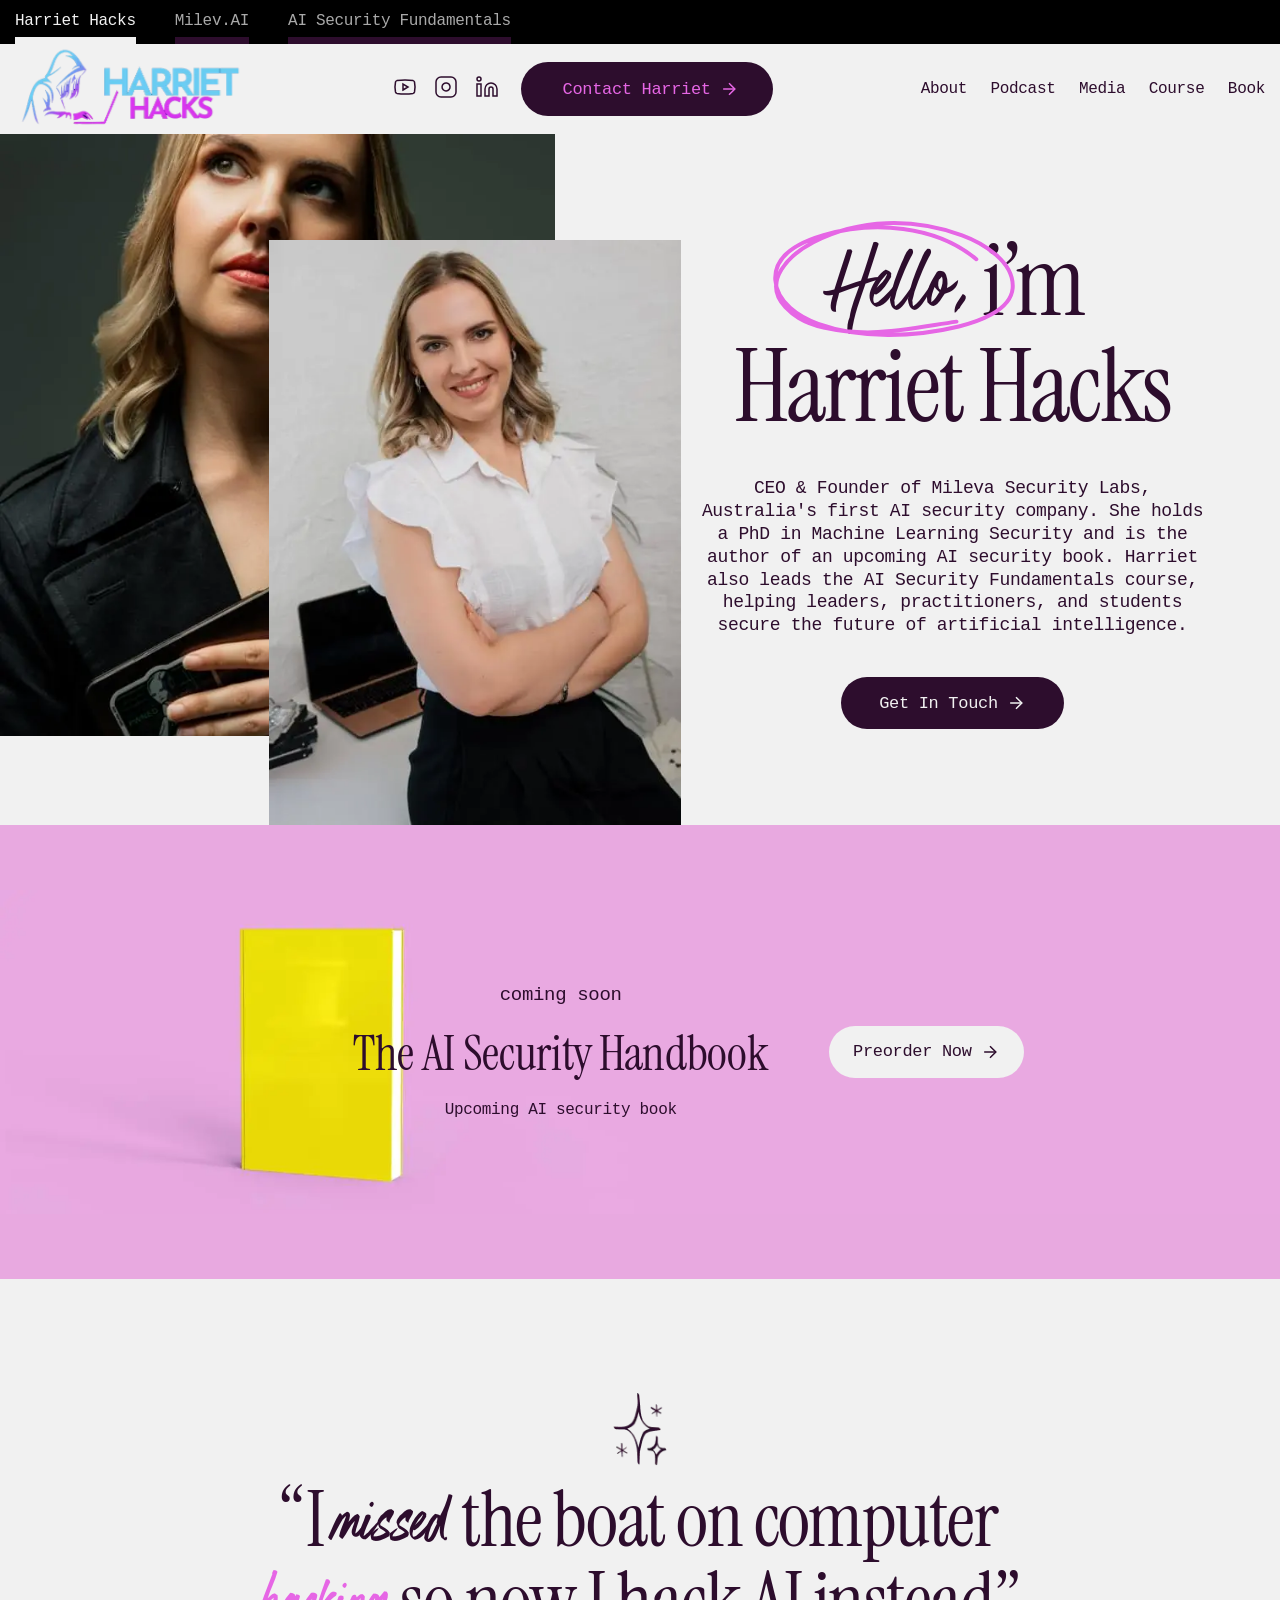
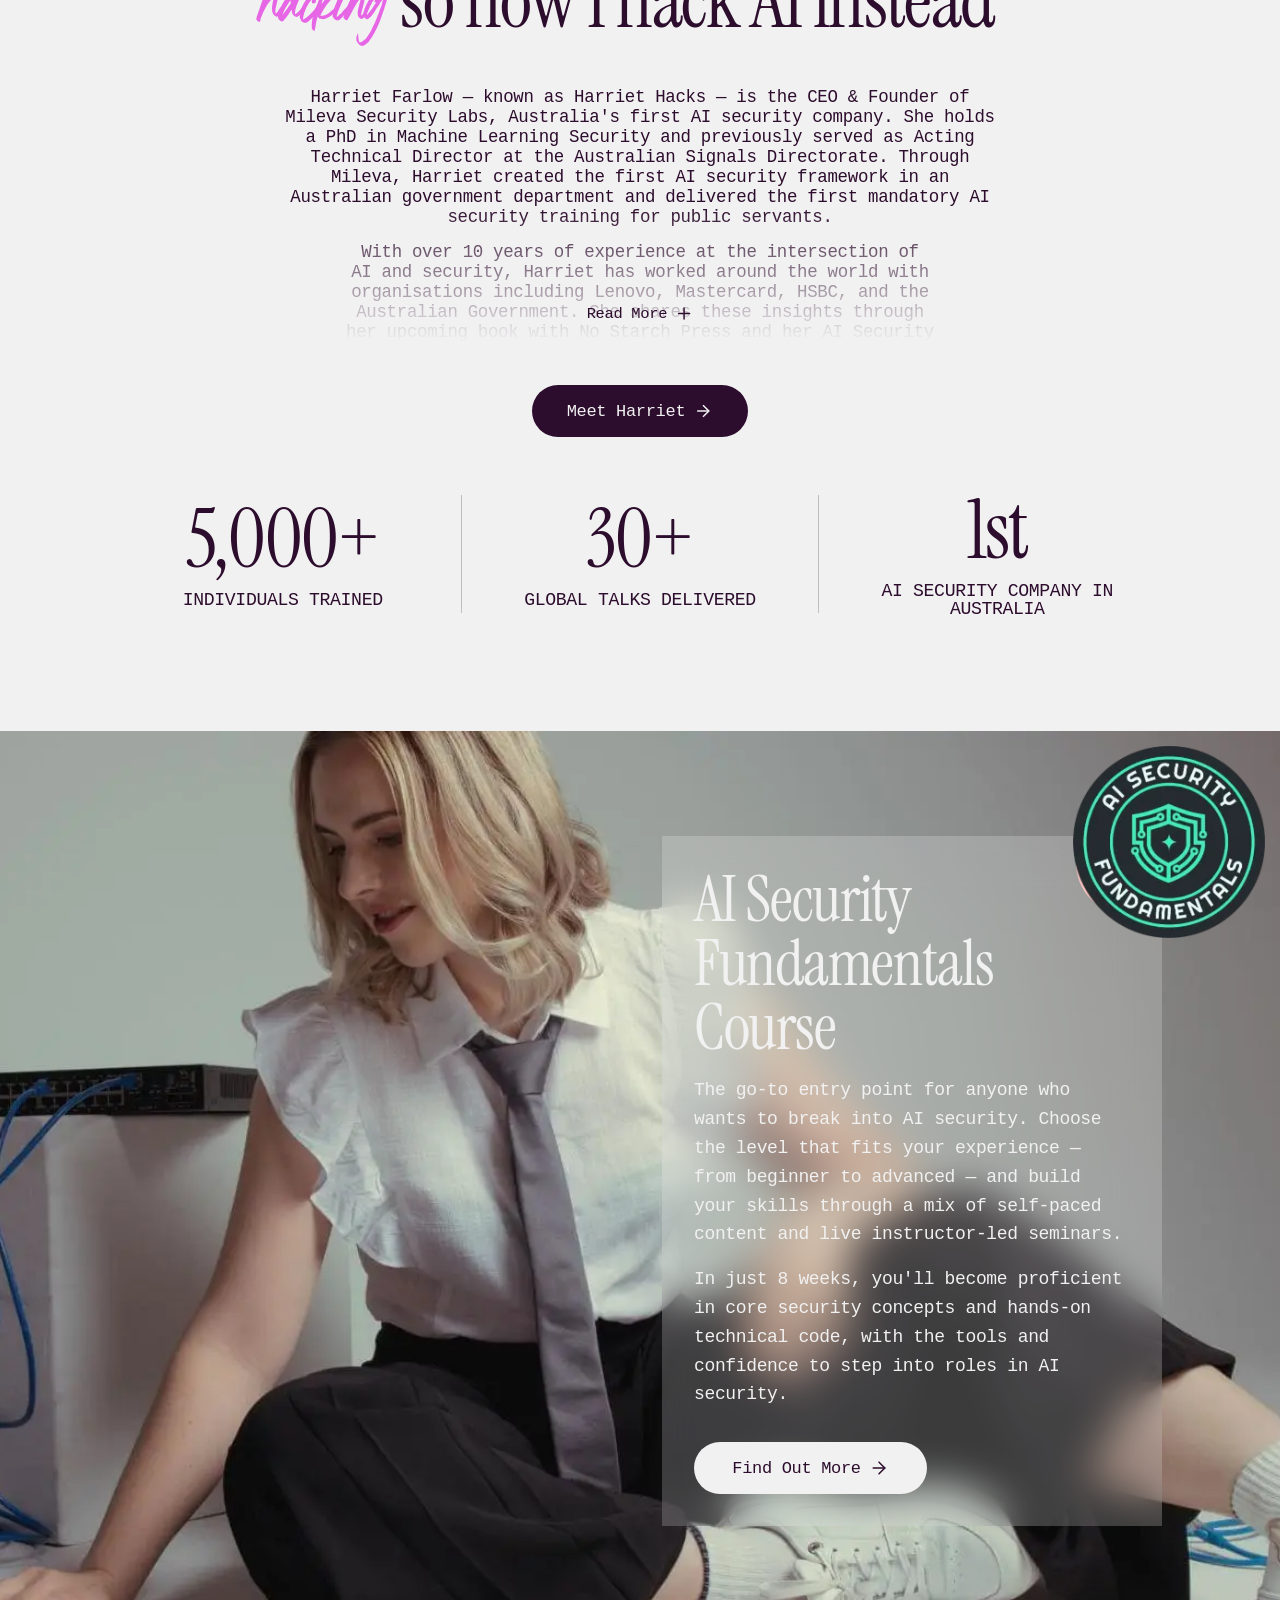
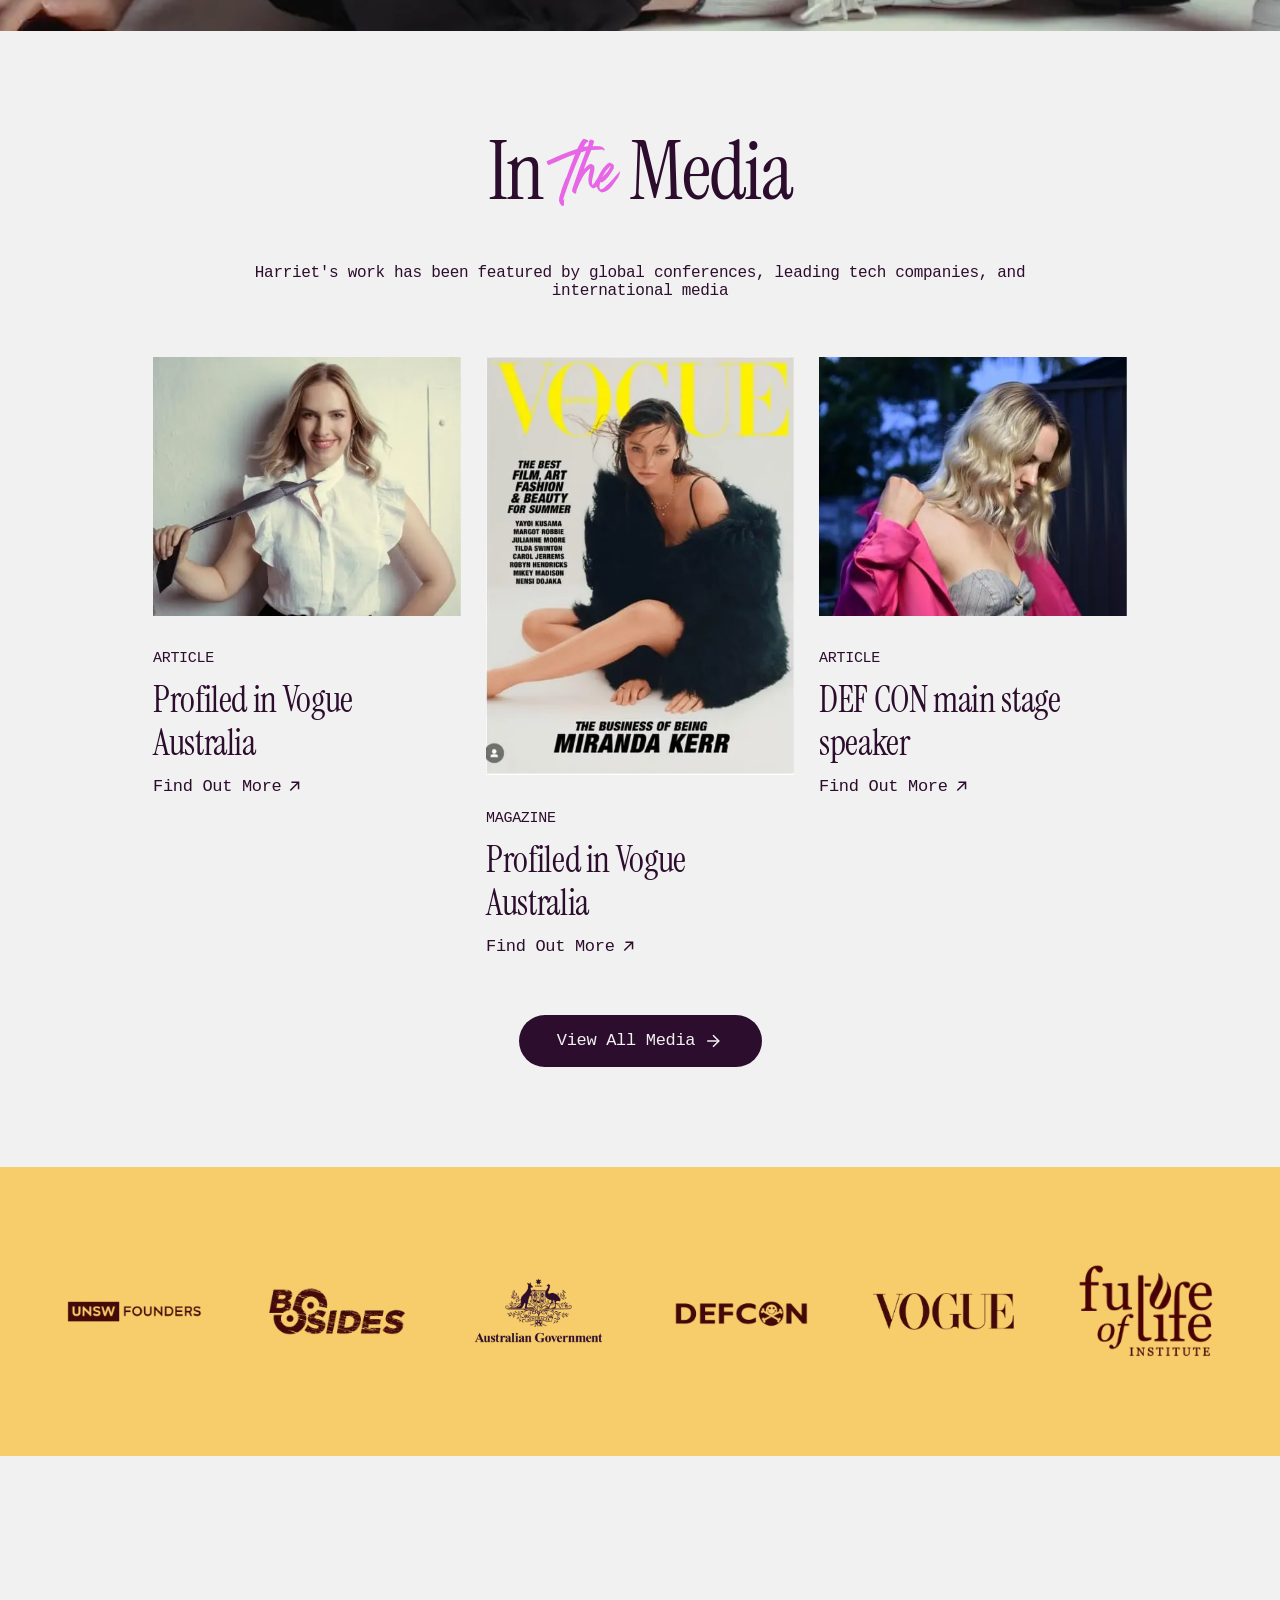
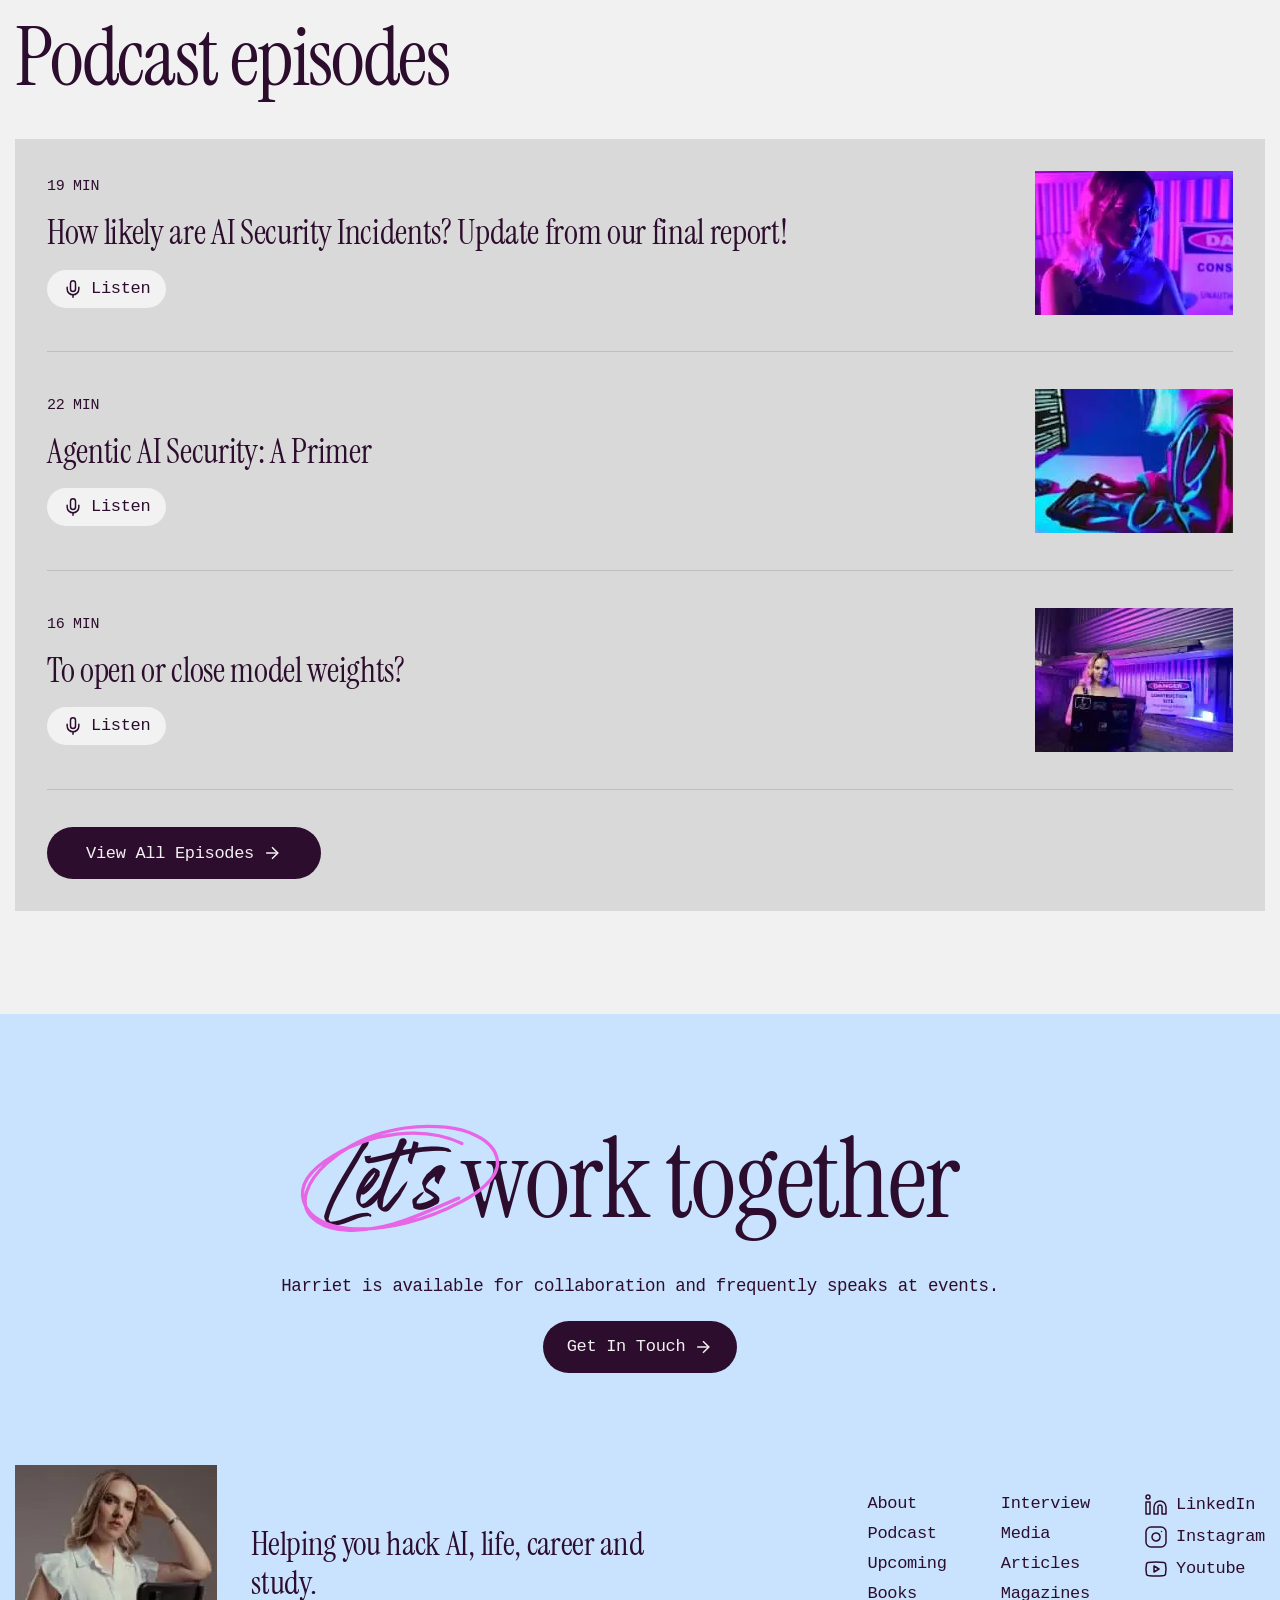
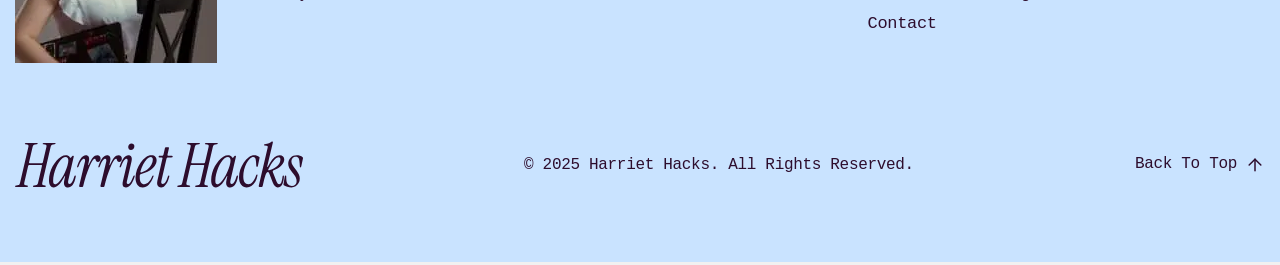
==== commit 14af5821: "All Pages completed. Timer works fine." ====
--- a/index.html
+++ b/index.html
@@ -1,5 +1,5 @@
 <!DOCTYPE html>
-<html lang="ru">
+<html lang="en">
 
 <head>
 	<title>Harriet Hacks</title>
@@ -10,7 +10,7 @@
 
 	<link rel="shortcut icon" href="favicon.ico">
 	<meta name="viewport" content="width=device-width, initial-scale=1.0">
-	<link rel="stylesheet" href="css/style.min.css?_v=20250926082807">
+	<link rel="stylesheet" href="css/style.min.css?_v=20250928112908">
 </head>
 
 <body>
@@ -46,13 +46,13 @@
 								<a href="/about.html" class="header__nav-link">About</a>
 							</li>
 							<li class="header__nav-item">
-								<a href="#podcast" class="header__nav-link">Podcast</a>
+								<a href="/podcast.html" class="header__nav-link">Podcast</a>
 							</li>
 							<li class="header__nav-item">
 								<a href="/media.html" class="header__nav-link">Media</a>
 							</li>
 							<li class="header__nav-item">
-								<a href="#course" class="header__nav-link">Course</a>
+								<a href="/course.html" class="header__nav-link">Course</a>
 							</li>
 							<li class="header__nav-item">
 								<a href="/books.html" class="header__nav-link">Book</a>
@@ -315,7 +315,7 @@
 					<div class="media__grid">
 						<article class="media__card">
 							<div class="media__card-image">
-								<picture><source srcset="img/media/defcon-article-3c434c.webp" type="image/webp"><img src="img/media/defcon-article-3c434c.jpg" alt="DEF CON main stage speaker"></picture>
+								<picture><source srcset="img/media/media-1.webp" type="image/webp"><img src="img/media/media-1.jpg" alt="DEF CON main stage speaker"></picture>
 							</div>
 							<div class="media__card-content">
 								<div class="media__card-label">Article</div>
@@ -332,7 +332,7 @@
 
 						<article class="media__card">
 							<div class="media__card-image">
-								<picture><source srcset="img/media/vogue-magazine-77c0c3.webp" type="image/webp"><img src="img/media/vogue-magazine-77c0c3.jpg" alt="Profiled in Vogue Australia"></picture>
+								<picture><source srcset="img/media/media-2.webp" type="image/webp"><img src="img/media/media-2.jpg" alt="Profiled in Vogue Australia"></picture>
 							</div>
 							<div class="media__card-content">
 								<div class="media__card-label">Magazine</div>
@@ -349,7 +349,7 @@
 
 						<article class="media__card">
 							<div class="media__card-image">
-								<picture><source srcset="img/media/microsoft-article-3c434c.webp" type="image/webp"><img src="img/media/microsoft-article-3c434c.jpg" alt="Featured Microsoft L33t Speak YouTube series"></picture>
+								<picture><source srcset="img/media/media-3.webp" type="image/webp"><img src="img/media/media-3.jpg" alt="Featured Microsoft L33t Speak YouTube series"></picture>
 							</div>
 							<div class="media__card-content">
 								<div class="media__card-label">Article</div>
@@ -376,7 +376,7 @@
 					</div>
 				</div>
 			</section>
-			<section class="logos">
+			<div class="logos">
 				<div class="logos__container">
 					<div class="logos__grid">
 						<div class="logos__item">
@@ -399,88 +399,93 @@
 						</div>
 					</div>
 				</div>
+			</div>
+			<section class="podcast" id="podcast">
+				<div class="podcast__container">
+					<div class="podcast__image">
+						<picture><source srcset="img/podcast/main.webp" type="image/webp"><img src="img/podcast/main.jpg" alt="Podcast Background" /></picture>
+					</div>
+
+
+
+					<div class="podcast__content">
+						<h2 class="podcast__title">Podcast episodes</h2>
+						<div class="podcast__episodes">
+							<article class="podcast__episode">
+								<div class="podcast__episode-content">
+									<div class="podcast__episode-info">
+										<span class="podcast__episode-duration">19 min</span>
+										<h3 class="podcast__episode-title">
+											How likely are AI Security Incidents? Update from our final
+											report!
+										</h3>
+										<a href="#" class="podcast__episode-btn">
+											<img src="img/icons/mic.svg" alt="Mic" />
+											Listen
+										</a>
+									</div>
+									<div class="podcast__episode-image">
+										<picture><source srcset="img/podcast/small-1.webp" type="image/webp"><img src="img/podcast/small-1.jpg" alt="Podcast Episode 1" /></picture>
+									</div>
+								</div>
+							</article>
+
+							<div class="podcast__divider"></div>
+
+							<article class="podcast__episode">
+								<div class="podcast__episode-content">
+									<div class="podcast__episode-info">
+										<span class="podcast__episode-duration">22 min</span>
+										<h3 class="podcast__episode-title">
+											Agentic AI Security: A Primer
+										</h3>
+										<a href="#" class="podcast__episode-btn">
+											<img src="img/icons/mic.svg" alt="Mic" />
+											Listen
+										</a>
+									</div>
+									<div class="podcast__episode-image">
+										<picture><source srcset="img/podcast/small-2.webp" type="image/webp"><img src="img/podcast/small-2.jpg" alt="Podcast Episode 2" /></picture>
+									</div>
+								</div>
+							</article>
+
+							<div class="podcast__divider"></div>
+
+							<article class="podcast__episode">
+								<div class="podcast__episode-content">
+									<div class="podcast__episode-info">
+										<span class="podcast__episode-duration">16 min</span>
+										<h3 class="podcast__episode-title">
+											To open or close model weights?
+										</h3>
+										<a href="#" class="podcast__episode-btn">
+											<img src="img/icons/mic.svg" alt="Mic" />
+											Listen
+										</a>
+									</div>
+									<div class="podcast__episode-image">
+										<picture><source srcset="img/podcast/small-3.webp" type="image/webp"><img src="img/podcast/small-3.jpg" alt="Podcast Episode 3" /></picture>
+									</div>
+								</div>
+							</article>
+
+							<div class="podcast__divider"></div>
+
+							<div class="podcast__footer">
+								<a href="#" class="btn">
+									View All Episodes
+									<svg width="20" height="20" viewBox="0 0 20 20" fill="none" stroke="currentColor" stroke-width="1.5">
+										<path d="M4.17 10L15.83 10" />
+										<path d="M10 4.17L15.83 10L10 15.83" />
+									</svg>
+								</a>
+							</div>
+						</div>
+					</div>
+
+				</div>
 			</section>
-			<section class="podcast" id="podcast">
-				<div class="podcast__bg">
-					<picture><source srcset="img/podcast/main.webp" type="image/webp"><img src="img/podcast/main.jpg" alt="Podcast Background" class="podcast__bg-img" /></picture>
-				</div>
-
-				<div class="podcast__container">
-					<h2 class="podcast__title">Podcast episodes</h2>
-
-					<div class="podcast__episodes">
-						<article class="podcast__episode">
-							<div class="podcast__episode-content">
-								<div class="podcast__episode-info">
-									<span class="podcast__episode-duration">19 min</span>
-									<h3 class="podcast__episode-title">
-										How likely are AI Security Incidents? Update from our final
-										report!
-									</h3>
-									<a href="#" class="podcast__episode-btn">
-										<img src="img/icons/mic.svg" alt="Mic" />
-										Listen
-									</a>
-								</div>
-								<div class="podcast__episode-image">
-									<picture><source srcset="img/podcast/small-1.webp" type="image/webp"><img src="img/podcast/small-1.jpg" alt="Podcast Episode 1" /></picture>
-								</div>
-							</div>
-						</article>
-
-						<div class="podcast__divider"></div>
-
-						<article class="podcast__episode">
-							<div class="podcast__episode-content">
-								<div class="podcast__episode-info">
-									<span class="podcast__episode-duration">22 min</span>
-									<h3 class="podcast__episode-title">
-										Agentic AI Security: A Primer
-									</h3>
-									<a href="#" class="podcast__episode-btn">
-										<img src="img/icons/mic.svg" alt="Mic" />
-										Listen
-									</a>
-								</div>
-								<div class="podcast__episode-image">
-									<picture><source srcset="img/podcast/small-2.webp" type="image/webp"><img src="img/podcast/small-2.jpg" alt="Podcast Episode 2" /></picture>
-								</div>
-							</div>
-						</article>
-
-						<div class="podcast__divider"></div>
-
-						<article class="podcast__episode">
-							<div class="podcast__episode-content">
-								<div class="podcast__episode-info">
-									<span class="podcast__episode-duration">16 min</span>
-									<h3 class="podcast__episode-title">
-										To open or close model weights?
-									</h3>
-									<a href="#" class="podcast__episode-btn">
-										<img src="img/icons/mic.svg" alt="Mic" />
-										Listen
-									</a>
-								</div>
-								<div class="podcast__episode-image">
-									<picture><source srcset="img/podcast/small-3.webp" type="image/webp"><img src="img/podcast/small-3.jpg" alt="Podcast Episode 3" /></picture>
-								</div>
-							</div>
-						</article>
-
-						<div class="podcast__footer">
-							<a href="#" class="btn">
-								View All Episodes
-								<svg width="20" height="20" viewBox="0 0 20 20" fill="none" stroke="currentColor" stroke-width="1.5">
-									<path d="M4.17 10L15.83 10" />
-									<path d="M10 4.17L15.83 10L10 15.83" />
-								</svg>
-							</a>
-						</div>
-					</div>
-				</div>
-			</section>
-
 
 		</main>
 		<footer class="footer" role="contentinfo">
@@ -510,19 +515,19 @@
 							<nav class="footer__nav" aria-label="Footer navigation">
 								<ul class="footer__list" role="list">
 									<li class="footer__list-item" role="listitem">
-										<a class="footer__list-link" href="#">About</a>
-									</li>
-									<li class="footer__list-item" role="listitem">
-										<a class="footer__list-link" href="#">Podcast</a>
+										<a class="footer__list-link" href="/about.html">About</a>
+									</li>
+									<li class="footer__list-item" role="listitem">
+										<a class="footer__list-link" href="/podcast.html">Podcast</a>
 									</li>
 									<li class="footer__list-item" role="listitem">
 										<a class="footer__list-link" href="#">Upcoming</a>
 									</li>
 									<li class="footer__list-item" role="listitem">
-										<a class="footer__list-link" href="#">Books</a>
-									</li>
-									<li class="footer__list-item" role="listitem">
-										<a class="footer__list-link" href="#">Contact</a>
+										<a class="footer__list-link" href="/books.html">Books</a>
+									</li>
+									<li class="footer__list-item" role="listitem">
+										<a class="footer__list-link" href="/contact.html">Contact</a>
 									</li>
 								</ul>
 								<ul class="footer__list" role="list">
@@ -530,7 +535,7 @@
 										<a class="footer__list-link" href="#">Interview</a>
 									</li>
 									<li class="footer__list-item" role="listitem">
-										<a class="footer__list-link" href="#">Media</a>
+										<a class="footer__list-link" href="/media.html">Media</a>
 									</li>
 									<li class="footer__list-item" role="listitem">
 										<a class="footer__list-link" href="#">Articles</a>
@@ -597,92 +602,8 @@
 				</div>
 			</div>
 		</footer>
-
-
-
-
-		<!-- <footer class="footer" id="contact" role="contentinfo">
-   <div class="footer__container">
-      <section class="footer__main" aria-labelledby="footer-cta-title">
-         <div class="footer__content">
-            <h2 class="footer__title" id="footer-cta-title">
-               <span>Let's</span> work together
-            </h2>
-            <p class="footer__description">
-               Harriet is available for collaboration and frequently speaks at
-               events.
-            </p>
-            <a href="#contact" class="footer__btn btn" aria-label="Contact Harriet for collaboration">
-               Get In Touch
-               <svg width="20" height="20" viewBox="0 0 20 20" fill="none" stroke="currentColor" stroke-width="1.5" aria-hidden="true">
-                  <path d="M4.17 10L15.83 10" />
-                  <path d="M10 4.17L15.83 10L10 15.83" />
-               </svg>
-            </a>
-         </div>
-      </section>
-
-      <section class="footer__bottom" aria-label="Footer information and navigation">
-         <div class="footer__info">
-            <div class="footer__brand">
-               <picture><source srcset="img/footer/harriet.webp" type="image/webp"><img src="img/footer/harriet.jpg" alt="Harriet Hacks profile photo" class="footer__logo" loading="lazy" /></picture>
-               <p class="footer__tagline">
-                  Helping you hack AI, life, career and study.
-               </p>
-            </div>
-
-            <nav class="footer__links" aria-label="Footer navigation">
-               <div class="footer__links-group">
-                  <ul class="footer__links-list" role="list">
-                     <li role="listitem"><a href="#" class="footer__link">About</a></li>
-                     <li role="listitem"><a href="#" class="footer__link">Podcast</a></li>
-                     <li role="listitem"><a href="#" class="footer__link">Upcoming</a></li>
-                     <li role="listitem"><a href="#" class="footer__link">Books</a></li>
-                     <li role="listitem"><a href="#" class="footer__link">Contact</a></li>
-                  </ul>
-               </div>
-
-               <div class="footer__links-group">
-                  <ul class="footer__links-list" role="list">
-                     <li role="listitem"><a href="#" class="footer__link">Media</a></li>
-                     <li role="listitem"><a href="#" class="footer__link">Articles</a></li>
-                     <li role="listitem"><a href="#" class="footer__link">Magazines</a></li>
-                     <li role="listitem"><a href="#" class="footer__link">Interview</a></li>
-                  </ul>
-               </div>
-
-               <div class="footer__social-links" role="list" aria-label="Social media links">
-                  <a href="#" class="footer__social-link" role="listitem" aria-label="Follow on Instagram">
-                     <img src="img/icons/instagram.svg" alt="" aria-hidden="true" />
-                     Instagram
-                  </a>
-                  <a href="#" class="footer__social-link" role="listitem" aria-label="Connect on LinkedIn">
-                     <img src="img/icons/linkedin.svg" alt="" aria-hidden="true" />
-                     LinkedIn
-                  </a>
-                  <a href="#" class="footer__social-link" role="listitem" aria-label="Subscribe on YouTube">
-                     <img src="img/icons/youtube.svg" alt="" aria-hidden="true" />
-                     Youtube
-                  </a>
-               </div>
-            </nav>
-         </div>
-
-         <div class="footer__bottom-bar">
-            <h1 class="footer__brand-name">Harriet Hacks</h1>
-            <p class="footer__copyright">
-               &copy; 2025 Harriet Hacks. All Rights Reserved.
-            </p>
-            <a href="#header" class="footer__back-to-top" aria-label="Return to top of page">
-               Back To Top
-               <picture><source srcset="img/icons/taptotop.webp" type="image/webp"><img src="img/icons/taptotop.png" alt="" aria-hidden="true" /></picture>
-            </a>
-         </div>
-      </section>
-   </div>
-</footer> -->
 	</div>
-	<script src="js/app.min.js?_v=20250926082807"></script>
+	<script src="js/app.min.js?_v=20250928112908"></script>
 </body>
 
 </html>
--- a/css/style.min.css
+++ b/css/style.min.css
@@ -1 +1 @@
-@font-face{font-family:"Instrument Serif";src:url(../fonts/InstrumentSerif-Regular.woff2) format("woff2");font-weight:400;font-style:normal;display:swap}@font-face{font-family:BostonSkylineClean;src:url(../fonts/BostonSkylineClean.woff2) format("woff2");font-weight:400;font-style:normal;display:swap}@font-face{font-family:"IBM Plex Mono",monospace;src:url(../fonts/IBMPlexMono-Regular.woff2) format("woff2");font-weight:400;font-style:normal;display:swap}@font-face{font-family:"IBM Plex Mono",monospace;src:url(../fonts/IBMPlexMono-Medium.woff2) format("woff2");font-weight:500;font-style:normal;display:swap}@font-face{font-family:"IBM Plex Mono",monospace;src:url(../fonts/IBMPlexMono-SemiBold.woff2) format("woff2");font-weight:600;font-style:normal;display:swap}[class*=-ibg]{position:relative;height:100%}[class*=-ibg] img{position:absolute;width:100%;height:100%;top:0;left:0;-o-object-fit:cover;object-fit:cover}[class*=-ibg_contain] img{-o-object-fit:contain;object-fit:contain}.btn{overflow:hidden;display:-webkit-box;display:-ms-flexbox;display:flex;position:relative;-webkit-box-align:center;-ms-flex-align:center;align-items:center;-webkit-box-pack:center;-ms-flex-pack:center;justify-content:center;padding:1rem 1.5rem;gap:.5rem;font-size:1.0625rem;cursor:pointer;background-color:#2d0d2d;position:relative;color:#f1f1f1;border-radius:100px;-webkit-transition:-webkit-transform .3s ease 0s;transition:-webkit-transform .3s ease 0s;transition:transform .3s ease 0s;transition:transform .3s ease 0s,-webkit-transform .3s ease 0s}.btn::before{content:"";position:absolute;top:0;left:-100%;width:100%;height:100%;background:-webkit-gradient(linear,left top,right top,from(transparent),color-stop(rgba(255,255,255,.4)),to(transparent));background:linear-gradient(90deg,transparent,rgba(255,255,255,.4),transparent);-webkit-transition:left .5s ease;transition:left .5s ease}.btn:hover{-webkit-transform:scale(1.05);-ms-transform:scale(1.05);transform:scale(1.05);-webkit-box-shadow:0 10px 25px rgba(139,92,246,.3);box-shadow:0 10px 25px rgba(139,92,246,.3)}.btn:hover::before{left:100%}.btn svg path{stroke:#f1f1f1}.btn_accent{color:#e666e5}.btn_accent svg path{stroke:#e666e5}.btn_white{background-color:#f1f1f1;color:#2d0d2d}.btn_white svg path{stroke:#2d0d2d}.hack{display:-webkit-box;display:-ms-flexbox;display:flex;-webkit-box-align:center;-ms-flex-align:center;align-items:center;overflow:hidden;background-color:#e666e5;white-space:nowrap;font-family:"Instrument Serif",serif}@supports (font-size:clamp(2.25rem ,1.8308383234rem + 2.0958083832vw ,4rem)){.hack{font-size:clamp(2.25rem ,1.8308383234rem + 2.0958083832vw ,4rem)}}@supports not (font-size:clamp(2.25rem ,1.8308383234rem + 2.0958083832vw ,4rem)){.hack{font-size:calc(2.25rem + 1.75*(100vw - 20rem)/ 83.5)}}.hack{line-height:1.296875%;color:#2d0d2d;gap:2rem}.hack__item{display:-webkit-box;display:-ms-flexbox;display:flex;-webkit-box-align:center;-ms-flex-align:center;align-items:center;-webkit-box-pack:center;-ms-flex-pack:center;justify-content:center;gap:2rem;padding-block:.875rem}.hack__boston{font-family:BostonSkylineClean}.hack__white{color:#f1f1f1}@supports (width:clamp(2.25rem ,2.0553892216rem + 0.9730538922vw ,3.0625rem)){.hack img{width:clamp(2.25rem ,2.0553892216rem + .9730538922vw ,3.0625rem)}}@supports not (width:clamp(2.25rem ,2.0553892216rem + 0.9730538922vw ,3.0625rem)){.hack img{width:calc(2.25rem + .8125*(100vw - 20rem)/ 83.5)}}@supports (height:clamp(3.125rem ,2.870508982rem + 1.2724550898vw ,4.1875rem)){.hack img{height:clamp(3.125rem ,2.870508982rem + 1.2724550898vw ,4.1875rem)}}@supports not (height:clamp(3.125rem ,2.870508982rem + 1.2724550898vw ,4.1875rem)){.hack img{height:calc(3.125rem + 1.0625*(100vw - 20rem)/ 83.5)}}.pagination__list{display:-webkit-box;display:-ms-flexbox;display:flex;-webkit-box-align:center;-ms-flex-align:center;align-items:center;gap:.5rem}.pagination__link{font-family:"Instrument Serif",serif}@supports (font-size:clamp(1.5rem ,1.3203592814rem + 0.8982035928vw ,2.25rem)){.pagination__link{font-size:clamp(1.5rem ,1.3203592814rem + .8982035928vw ,2.25rem)}}@supports not (font-size:clamp(1.5rem ,1.3203592814rem + 0.8982035928vw ,2.25rem)){.pagination__link{font-size:calc(1.5rem + .75*(100vw - 20rem)/ 83.5)}}.pagination__link{line-height:1.19;color:#968696;text-decoration:none;-webkit-transition:color .3s ease;transition:color .3s ease}.pagination__link_active{color:#2d0d2d}.article{display:-webkit-box;display:-ms-flexbox;display:flex;-webkit-box-orient:vertical;-webkit-box-direction:normal;-ms-flex-direction:column;flex-direction:column}@supports (margin-bottom:clamp(1.5rem ,1.2604790419rem + 1.1976047904vw ,2.5rem)){.article__img{margin-bottom:clamp(1.5rem ,1.2604790419rem + 1.1976047904vw ,2.5rem)}}@supports not (margin-bottom:clamp(1.5rem ,1.2604790419rem + 1.1976047904vw ,2.5rem)){.article__img{margin-bottom:calc(1.5rem + 1*(100vw - 20rem)/ 83.5)}}.article__img img{width:100%;height:auto;-webkit-transition:opacity .3s ease;transition:opacity .3s ease;opacity:0}.article__img img.loaded{opacity:1}.article__label{margin-bottom:.75rem;display:block;letter-spacing:-.02em;font-size:.9375rem;line-height:1.4;text-transform:uppercase}.article__title{font-family:"Instrument Serif",serif}@supports (font-size:clamp(1.5rem ,1.3203592814rem + 0.8982035928vw ,2.25rem)){.article__title{font-size:clamp(1.5rem ,1.3203592814rem + .8982035928vw ,2.25rem)}}@supports not (font-size:clamp(1.5rem ,1.3203592814rem + 0.8982035928vw ,2.25rem)){.article__title{font-size:calc(1.5rem + .75*(100vw - 20rem)/ 83.5)}}.article__title{line-height:1.3;letter-spacing:-.02em;margin-bottom:1rem}.article__link{font-weight:500;font-size:1.0625rem;line-height:1.3;text-decoration:none;-webkit-transition:color .3s ease;transition:color .3s ease;display:-webkit-box;display:-ms-flexbox;display:flex;-webkit-box-align:center;-ms-flex-align:center;align-items:center;gap:.5rem}.article__link svg{width:1.25rem;height:1.25rem}.header{color:#f1f1f1;font-weight:500}.header__top{background-color:#000}.header__container{display:-webkit-box;display:-ms-flexbox;display:flex;-webkit-box-align:center;-ms-flex-align:center;align-items:center;-webkit-box-pack:justify;-ms-flex-pack:justify;justify-content:space-between;gap:.625rem}.header__top-list{padding-top:.75rem;display:-webkit-box;display:-ms-flexbox;display:flex;-webkit-box-align:center;-ms-flex-align:center;align-items:center}@supports (gap:clamp(1.5rem ,1.1856287425rem + 1.5718562874vw ,2.8125rem)){.header__top-list{gap:clamp(1.5rem ,1.1856287425rem + 1.5718562874vw ,2.8125rem)}}@supports not (gap:clamp(1.5rem ,1.1856287425rem + 1.5718562874vw ,2.8125rem)){.header__top-list{gap:calc(1.5rem + 1.3125*(100vw - 20rem)/ 83.5)}}.header__top-list{font-size:1rem}.header__top-item{height:100%;display:-webkit-box;display:-ms-flexbox;display:flex;-webkit-box-align:center;-ms-flex-align:center;align-items:center}.header__top-link{height:100%;padding-bottom:.875rem;display:block;position:relative;color:rgba(241,241,241,.7)}.header__top-link::before{content:"";position:absolute;bottom:0;left:0;width:100%;height:.4375rem;background-color:#2d0d2d;-webkit-transition:background .3s ease 0s;transition:background .3s ease 0s}.header__top-link_active{color:#f1f1f1}.header__top-link_active::before{background-color:#f1f1f1}.header__main{color:#2d0d2d}@supports (padding-block:clamp(1.25rem ,0.9505988024rem + 1.497005988vw ,2.5rem)){.header_padding .header__main{padding-block:clamp(1.25rem ,.9505988024rem + 1.497005988vw ,2.5rem)}}@supports not (padding-block:clamp(1.25rem ,0.9505988024rem + 1.497005988vw ,2.5rem)){.header_padding .header__main{padding-block:calc(1.25rem + 1.25*(100vw - 20rem)/ 83.5)}}.header__logo{-webkit-transition:scale .3s ease 0s;transition:scale .3s ease 0s;will-change:scale}.header__logo:hover{scale:1.05}.header__logo img{width:100%;height:auto}@supports (max-width:clamp(12.5rem ,11.871257485rem + 3.1437125749vw ,15.125rem)){.header__logo img{max-width:clamp(12.5rem ,11.871257485rem + 3.1437125749vw ,15.125rem)}}@supports not (max-width:clamp(12.5rem ,11.871257485rem + 3.1437125749vw ,15.125rem)){.header__logo img{max-width:calc(12.5rem + 2.625*(100vw - 20rem)/ 83.5)}}.header__nav-list{display:-webkit-box;display:-ms-flexbox;display:flex;-webkit-box-align:center;-ms-flex-align:center;align-items:center}@supports (gap:clamp(1.25rem ,0.3928930158rem + 1.3392558202vw ,2rem)){.header__nav-list{gap:clamp(1.25rem ,.3928930158rem + 1.3392558202vw ,2rem)}}@supports not (gap:clamp(1.25rem ,0.3928930158rem + 1.3392558202vw ,2rem)){.header__nav-list{gap:calc(1.25rem + .75*(100vw - 63.99875rem)/ 56.00125)}}.header__nav-link{-webkit-transition:all .3s ease 0s;transition:all .3s ease 0s;padding-bottom:.375rem;position:relative}.header__nav-link::before{content:"";position:absolute;bottom:0;left:50%;width:0;-webkit-transform:translateX(-50%);-ms-transform:translateX(-50%);transform:translateX(-50%);height:.0625rem;background-color:#e666e5;-webkit-transition:all .3s ease 0s;transition:all .3s ease 0s}.header__actions{display:-webkit-box;display:-ms-flexbox;display:flex;-webkit-box-align:center;-ms-flex-align:center;align-items:center}@supports (gap:clamp(1rem ,0.880239521rem + 0.5988023952vw ,1.5rem)){.header__actions{gap:clamp(1rem ,.880239521rem + .5988023952vw ,1.5rem)}}@supports not (gap:clamp(1rem ,0.880239521rem + 0.5988023952vw ,1.5rem)){.header__actions{gap:calc(1rem + .5*(100vw - 20rem)/ 83.5)}}.header__socials{display:-webkit-box;display:-ms-flexbox;display:flex;-webkit-box-align:center;-ms-flex-align:center;align-items:center}@supports (gap:clamp(0.875rem ,0.1607441798rem + 1.1160465168vw ,1.5rem)){.header__socials{gap:clamp(.875rem ,.1607441798rem + 1.1160465168vw ,1.5rem)}}@supports not (gap:clamp(0.875rem ,0.1607441798rem + 1.1160465168vw ,1.5rem)){.header__socials{gap:calc(.875rem + .625*(100vw - 63.99875rem)/ 56.00125)}}.header__contact-btn{padding-left:2.625rem;padding-right:2.125rem;padding-block:1.0625rem}.header__mobile{display:none}.header__mobile-title{padding-top:.75rem;font-size:1.5rem;font-weight:600;color:#f1f1f1;padding-bottom:1.375rem;border-bottom:1px solid hsla(0,0%,100%,.1);width:100%;text-align:center}.icon-menu{display:none}@supports (padding-top:clamp(3.125rem ,2.0770958084rem + 5.2395209581vw ,7.5rem)){.footer{padding-top:clamp(3.125rem ,2.0770958084rem + 5.2395209581vw ,7.5rem)}}@supports not (padding-top:clamp(3.125rem ,2.0770958084rem + 5.2395209581vw ,7.5rem)){.footer{padding-top:calc(3.125rem + 4.375*(100vw - 20rem)/ 83.5)}}.footer{background-color:#c9e3ff;padding-bottom:3.125rem}@supports (margin-bottom:clamp(1.25rem ,-0.247005988rem + 7.4850299401vw ,7.5rem)){.footer__top{margin-bottom:clamp(1.25rem ,-.247005988rem + 7.4850299401vw ,7.5rem)}}@supports not (margin-bottom:clamp(1.25rem ,-0.247005988rem + 7.4850299401vw ,7.5rem)){.footer__top{margin-bottom:calc(1.25rem + 6.25*(100vw - 20rem)/ 83.5)}}.footer__top{display:-webkit-box;display:-ms-flexbox;display:flex;-webkit-box-orient:vertical;-webkit-box-direction:normal;-ms-flex-direction:column;flex-direction:column;-webkit-box-align:center;-ms-flex-align:center;align-items:center;text-align:center;-webkit-box-pack:center;-ms-flex-pack:center;justify-content:center;gap:1.5rem}@supports (font-size:clamp(3.75rem ,2.7020958084rem + 5.2395209581vw ,8.125rem)){.footer__title{font-size:clamp(3.75rem ,2.7020958084rem + 5.2395209581vw ,8.125rem)}}@supports not (font-size:clamp(3.75rem ,2.7020958084rem + 5.2395209581vw ,8.125rem)){.footer__title{font-size:calc(3.75rem + 4.375*(100vw - 20rem)/ 83.5)}}.footer__title{font-family:"Instrument Serif",serif;line-height:1.2;letter-spacing:-.02em}.footer__title span{font-family:BostonSkylineClean;position:relative}.footer__title span::after{content:"";position:absolute}@supports (width:clamp(6.25rem ,3.8547904192rem + 11.9760479042vw ,16.25rem)){.footer__title span::after{width:clamp(6.25rem ,3.8547904192rem + 11.9760479042vw ,16.25rem)}}@supports not (width:clamp(6.25rem ,3.8547904192rem + 11.9760479042vw ,16.25rem)){.footer__title span::after{width:calc(6.25rem + 10*(100vw - 20rem)/ 83.5)}}@supports (height:clamp(4.6875rem ,3.564745509rem + 5.6137724551vw ,9.375rem)){.footer__title span::after{height:clamp(4.6875rem ,3.564745509rem + 5.6137724551vw ,9.375rem)}}@supports not (height:clamp(4.6875rem ,3.564745509rem + 5.6137724551vw ,9.375rem)){.footer__title span::after{height:calc(4.6875rem + 4.6875*(100vw - 20rem)/ 83.5)}}.footer__title span::after{z-index:5;top:0;left:-25%;background:url(../img/icons/lines-vector.svg) center/100% no-repeat}@supports (font-size:clamp(1rem ,0.9700598802rem + 0.1497005988vw ,1.125rem)){.footer__desc{font-size:clamp(1rem ,.9700598802rem + .1497005988vw ,1.125rem)}}@supports not (font-size:clamp(1rem ,0.9700598802rem + 0.1497005988vw ,1.125rem)){.footer__desc{font-size:calc(1rem + .125*(100vw - 20rem)/ 83.5)}}.footer__desc{line-height:1.27;letter-spacing:-.02em}.footer__row{display:-webkit-box;display:-ms-flexbox;display:flex;-webkit-box-align:center;-ms-flex-align:center;align-items:center;-webkit-box-pack:justify;-ms-flex-pack:justify;justify-content:space-between;gap:1.25rem}@supports (margin-bottom:clamp(2.5rem ,2.2005988024rem + 1.497005988vw ,3.75rem)){.footer__row{margin-bottom:clamp(2.5rem ,2.2005988024rem + 1.497005988vw ,3.75rem)}}@supports not (margin-bottom:clamp(2.5rem ,2.2005988024rem + 1.497005988vw ,3.75rem)){.footer__row{margin-bottom:calc(2.5rem + 1.25*(100vw - 20rem)/ 83.5)}}.footer__left{display:-webkit-box;display:-ms-flexbox;display:flex;-webkit-box-align:center;-ms-flex-align:center;align-items:center}@supports (gap:clamp(1.25rem ,0.9505988024rem + 1.497005988vw ,2.5rem)){.footer__left{gap:clamp(1.25rem ,.9505988024rem + 1.497005988vw ,2.5rem)}}@supports not (gap:clamp(1.25rem ,0.9505988024rem + 1.497005988vw ,2.5rem)){.footer__left{gap:calc(1.25rem + 1.25*(100vw - 20rem)/ 83.5)}}@supports (font-size:clamp(1.5rem ,1.3203592814rem + 0.8982035928vw ,2.25rem)){.footer__heading{font-size:clamp(1.5rem ,1.3203592814rem + .8982035928vw ,2.25rem)}}@supports not (font-size:clamp(1.5rem ,1.3203592814rem + 0.8982035928vw ,2.25rem)){.footer__heading{font-size:calc(1.5rem + .75*(100vw - 20rem)/ 83.5)}}.footer__heading{line-height:1.19;letter-spacing:-.01em;font-family:"Instrument Serif",serif;max-width:26.25rem}.footer__nav{display:-webkit-box;display:-ms-flexbox;display:flex;-webkit-box-align:start;-ms-flex-align:start;align-items:start}@supports (gap:clamp(2.5rem ,-1.0712791009rem + 5.5802325841vw ,5.625rem)){.footer__nav{gap:clamp(2.5rem ,-1.0712791009rem + 5.5802325841vw ,5.625rem)}}@supports not (gap:clamp(2.5rem ,-1.0712791009rem + 5.5802325841vw ,5.625rem)){.footer__nav{gap:calc(2.5rem + 3.125*(100vw - 63.99875rem)/ 56.00125)}}.footer__nav{-ms-flex-wrap:wrap;flex-wrap:wrap}.footer__list{display:-webkit-box;display:-ms-flexbox;display:flex;-webkit-box-orient:vertical;-webkit-box-direction:normal;-ms-flex-direction:column;flex-direction:column;gap:.5rem}.footer__list-link{font-size:1.0625rem;display:-webkit-box;display:-ms-flexbox;display:flex;-webkit-box-align:center;-ms-flex-align:center;align-items:center;gap:.5rem;line-height:1.29;-webkit-transition:color .3s ease;transition:color .3s ease}.footer__list-link:hover{color:#e666e5}.footer__list-link:hover svg path{-webkit-transition:stroke .3s ease;transition:stroke .3s ease;stroke:#e666e5}.footer__copy{display:-webkit-box;display:-ms-flexbox;display:flex;-webkit-box-align:center;-ms-flex-align:center;align-items:center;gap:1.25rem;-webkit-box-pack:justify;-ms-flex-pack:justify;justify-content:space-between}.footer__logo{-webkit-transition:scale .3s ease 0s;transition:scale .3s ease 0s;will-change:scale}.footer__logo:hover{scale:1.05}.footer__back-to-top{display:-webkit-box;display:-ms-flexbox;display:flex;-webkit-box-align:center;-ms-flex-align:center;align-items:center;gap:.5rem;line-height:1.29;-webkit-transition:color .3s ease;transition:color .3s ease}.footer__back-to-top:hover{color:#e666e5}.footer__back-to-top:hover svg path{-webkit-transition:stroke .3s ease;transition:stroke .3s ease;stroke:#e666e5}.hero{display:-webkit-box;display:-ms-flexbox;display:flex;-webkit-box-align:center;-ms-flex-align:center;align-items:center}.hero__container{width:100%}.hero__images{max-width:51.625rem;position:relative;width:100%;height:100%}.hero__img{width:100%;height:auto}.hero__img--first{max-width:41.0625rem}@supports (max-width:clamp(26.5625rem ,-5.9989035088rem + 50.8771929825vw ,41.0625rem)){.hero__img--first{max-width:clamp(26.5625rem ,-5.9989035088rem + 50.8771929825vw ,41.0625rem)}}@supports not (max-width:clamp(26.5625rem ,-5.9989035088rem + 50.8771929825vw ,41.0625rem)){.hero__img--first{max-width:calc(26.5625rem + 14.5*(100vw - 64rem)/ 28.5)}}.hero__img--second{max-width:31.25rem;position:relative;z-index:1;margin-top:-36.875rem;margin-left:20.1875rem}.hero__content{max-width:36.5rem}@supports (margin-right:clamp(8.875rem ,-58.0892857143rem + 71.4285714286vw ,27.625rem)){.hero__content{margin-right:clamp(8.875rem ,-58.0892857143rem + 71.4285714286vw ,27.625rem)}}@supports not (margin-right:clamp(8.875rem ,-58.0892857143rem + 71.4285714286vw ,27.625rem)){.hero__content{margin-right:calc(8.875rem + 18.75*(100vw - 93.75rem)/ 26.25)}}.hero__content{padding-block:6.5rem;width:100%;display:-webkit-box;display:-ms-flexbox;display:flex;-webkit-box-orient:vertical;-webkit-box-direction:normal;-ms-flex-direction:column;flex-direction:column;-webkit-box-align:center;-ms-flex-align:center;align-items:center;text-wrap:balance;margin-left:auto}@supports (max-width:clamp(30.625rem ,23.9107142857rem + 10.4910714286vw ,36.5rem)){.hero__content{max-width:clamp(30.625rem ,23.9107142857rem + 10.4910714286vw ,36.5rem)}}@supports not (max-width:clamp(30.625rem ,23.9107142857rem + 10.4910714286vw ,36.5rem)){.hero__content{max-width:calc(30.625rem + 5.875*(100vw - 64rem)/ 56)}}@supports (padding-block:clamp(1.25rem ,-0.0074850299rem + 6.2874251497vw ,6.5rem)){.hero__content{padding-block:clamp(1.25rem ,-.0074850299rem + 6.2874251497vw ,6.5rem)}}@supports not (padding-block:clamp(1.25rem ,-0.0074850299rem + 6.2874251497vw ,6.5rem)){.hero__content{padding-block:calc(1.25rem + 5.25*(100vw - 20rem)/ 83.5)}}@supports (gap:clamp(1.25rem ,0.8308383234rem + 2.0958083832vw ,3rem)){.hero__content{gap:clamp(1.25rem ,.8308383234rem + 2.0958083832vw ,3rem)}}@supports not (gap:clamp(1.25rem ,0.8308383234rem + 2.0958083832vw ,3rem)){.hero__content{gap:calc(1.25rem + 1.75*(100vw - 20rem)/ 83.5)}}.hero__title{font-family:"Instrument Serif",serif}@supports (font-size:clamp(5.625rem ,2.7678571429rem + 4.4642857143vw ,8.125rem)){.hero__title{font-size:clamp(5.625rem ,2.7678571429rem + 4.4642857143vw ,8.125rem)}}@supports not (font-size:clamp(5.625rem ,2.7678571429rem + 4.4642857143vw ,8.125rem)){.hero__title{font-size:calc(5.625rem + 2.5*(100vw - 64rem)/ 56)}}.hero__title{line-height:1em;letter-spacing:-.02em;margin:0;text-align:center}.hero__title span{position:relative;font-family:BostonSkylineClean}.hero__title span::before{content:"";width:250px;height:250px;position:absolute;top:46%;left:50%;-webkit-transform:translate(-50%,-50%);-ms-transform:translate(-50%,-50%);transform:translate(-50%,-50%);background:url(../img/icons/lines.svg) center no-repeat}.hero__description{text-align:center;font-size:1.125rem;line-height:1.27;letter-spacing:-.02em;max-width:31.875rem}.hero__btn{max-width:13.9375rem;width:100%;margin-inline:auto}.no-webp .soon{background-image:url(../img/soon/soon-bg.jpg)}.soon{background-repeat:no-repeat;background-size:100vw auto;background-position:center;background-color:#e8a9e0}.no-webp .soon_about{background-image:url(../img/soon/soon-bg-about.jpg)}.soon__container{margin-bottom:8.375rem;width:100%}.soon__content{display:-webkit-box;display:-ms-flexbox;display:flex;-webkit-box-align:center;-ms-flex-align:center;align-items:center;text-align:center;-webkit-box-pack:center;-ms-flex-pack:center;justify-content:center}@supports (gap:clamp(0.875rem ,-0.0980538922rem + 4.8652694611vw ,4.9375rem)){.soon__content{gap:clamp(.875rem ,-.0980538922rem + 4.8652694611vw ,4.9375rem)}}@supports not (gap:clamp(0.875rem ,-0.0980538922rem + 4.8652694611vw ,4.9375rem)){.soon__content{gap:calc(.875rem + 4.0625*(100vw - 20rem)/ 83.5)}}.soon__content{min-height:28.375rem;width:100%}.soon__text{display:-webkit-box;display:-ms-flexbox;display:flex;-webkit-box-orient:vertical;-webkit-box-direction:normal;-ms-flex-direction:column;flex-direction:column;gap:1rem;-webkit-box-align:center;-ms-flex-align:center;align-items:center}@supports (margin-left:clamp(0.0000000625rem ,-6.2497286332rem + 13.0206071943vw ,9.375rem)){.soon__text{margin-left:clamp(.0000000625rem ,-6.2497286332rem + 13.0206071943vw ,9.375rem)}}@supports not (margin-left:clamp(0.0000000625rem ,-6.2497286332rem + 13.0206071943vw ,9.375rem)){.soon__text{margin-left:calc(.0000000625rem + 9.3749999375*(100vw - 47.99875rem)/ 72.00125)}}.soon__label{font-size:1.1875rem}.soon__title-wrapper{display:-webkit-box;display:-ms-flexbox;display:flex;-webkit-box-align:center;-ms-flex-align:center;align-items:center;gap:1rem}.soon__title{font-family:"Instrument Serif",serif;font-size:3rem}.soon__btn{height:-webkit-fit-content;height:-moz-fit-content;height:fit-content}.about{position:relative;padding:7.875rem 0}.about__img{position:absolute}.about__img--first{top:18.875rem;left:0}.about__img--second{position:absolute;top:-2.625rem;right:0}.about__container{position:relative;display:-webkit-box;display:-ms-flexbox;display:flex;-webkit-box-orient:vertical;-webkit-box-direction:normal;-ms-flex-direction:column;flex-direction:column;-webkit-box-align:center;-ms-flex-align:center;align-items:center}.about__content{display:-webkit-box;display:-ms-flexbox;display:flex;-webkit-box-orient:vertical;-webkit-box-direction:normal;-ms-flex-direction:column;flex-direction:column;-webkit-box-align:center;-ms-flex-align:center;align-items:center;gap:3rem;text-align:center;max-width:55.125rem;position:relative;z-index:5;background-color:#f1f1f1}.about__quote{display:-webkit-box;display:-ms-flexbox;display:flex;-webkit-box-orient:vertical;-webkit-box-direction:normal;-ms-flex-direction:column;flex-direction:column;-webkit-box-align:center;-ms-flex-align:center;align-items:center;gap:1rem}.about__quote img{width:5rem;height:5rem}.about__quote-text{font-family:"Instrument Serif",serif;font-weight:400;font-size:5.625rem;line-height:1em;letter-spacing:-.02em;color:#2d0d2d;margin:0;text-align:center;max-width:51.375rem}.about__quote-text span{font-family:BostonSkylineClean}.about__quote-text span:last-child{color:#e666e5}.about__description{display:-webkit-box;display:-ms-flexbox;display:flex;-webkit-box-orient:vertical;-webkit-box-direction:normal;-ms-flex-direction:column;flex-direction:column;gap:1rem;max-width:100%;position:relative}.about__description p{font-family:"IBM Plex Mono",monospace;font-weight:400;font-size:1.125rem;line-height:1.6;letter-spacing:-.02em;color:#2d0d2d;margin:0}.about__btn{width:13.9375rem}.about__stats{margin-top:3.5625rem;display:-webkit-box;display:-ms-flexbox;display:flex;-webkit-box-align:center;-ms-flex-align:center;align-items:center;gap:3.6875rem;width:100%;text-align:center;-webkit-box-pack:center;-ms-flex-pack:center;justify-content:center}.about__stat{display:-webkit-box;display:-ms-flexbox;display:flex;-webkit-box-orient:vertical;-webkit-box-direction:normal;-ms-flex-direction:column;flex-direction:column;-webkit-box-align:center;-ms-flex-align:center;align-items:center;gap:.75rem;width:17.25rem}.about__stat-number{font-family:"Instrument Serif",serif;font-weight:400;font-size:5.625rem;line-height:1em;letter-spacing:-.02em;color:#2d0d2d}.about__stat-label{font-family:"IBM Plex Mono",monospace;font-weight:400;font-size:1.1875rem;line-height:1em;letter-spacing:-.02em;text-transform:uppercase;color:#2d0d2d}.about__stat-divider{width:.0625rem;height:8.25rem;background-color:#bfbfbf}.about__text{display:-webkit-box;display:-ms-flexbox;display:flex;-webkit-box-orient:vertical;-webkit-box-direction:normal;-ms-flex-direction:column;flex-direction:column;gap:1rem;max-width:100%;font-size:1.125rem;position:relative;padding-inline:3.125rem;text-wrap:balance}.about__more{position:relative}.about__more::after{content:"";position:absolute;bottom:0;left:0;width:100%;height:9.375rem;background:-webkit-gradient(linear,left top,left bottom,from(rgba(241,241,241,0)),to(#f1f1f1));background:linear-gradient(180deg,rgba(241,241,241,0),#f1f1f1 100%);-webkit-transition:all .3s ease 0s;transition:all .3s ease 0s;opacity:1;visibility:visible}.about__more_active::after{opacity:0;visibility:hidden}.about__more-btn{position:absolute;left:50%;bottom:1.25rem;font-weight:500;-webkit-transform:translateX(-50%);-ms-transform:translateX(-50%);transform:translateX(-50%);z-index:5;display:-webkit-box;display:-ms-flexbox;display:flex;-webkit-box-align:center;-ms-flex-align:center;align-items:center;gap:.5rem;-webkit-box-pack:center;-ms-flex-pack:center;justify-content:center;margin:0 auto;-webkit-transition:all .3s ease 0s;transition:all .3s ease 0s}.about__more-btn svg{fill:#2d0d2d}.about__more_active .about__more-btn{opacity:0;visibility:hidden}.about__img-decoration{position:absolute;top:12.75rem;left:-8.125rem;width:21.5625rem;height:16.25rem;background-color:#2d0d2d;border-radius:50%;-webkit-filter:blur(4.375rem);filter:blur(4.375rem);opacity:.7}.spollers__title{display:-webkit-box;display:-ms-flexbox;display:flex;-webkit-box-align:center;-ms-flex-align:center;align-items:center;gap:.5rem;-webkit-box-pack:center;-ms-flex-pack:center;justify-content:center;margin:0 auto}.spollers__body{background:-webkit-gradient(linear,left top,left bottom,from(rgba(241,241,241,0)),to(#f1f1f1));background:linear-gradient(180deg,rgba(241,241,241,0),#f1f1f1 100%)}.no-webp .course{background:url(../img/course/course-bg.jpg) center/cover no-repeat}.course__container{position:relative;min-height:100dvh;display:-webkit-box;display:-ms-flexbox;display:flex;-webkit-box-align:center;-ms-flex-align:center;align-items:center;-webkit-box-pack:end;-ms-flex-pack:end;justify-content:flex-end}.course__card{margin-right:6.4375rem;max-width:31.25rem;min-height:43.125rem;padding:2rem;background:hsla(0,0%,100%,.2);backdrop-filter:blur(1.25rem);position:relative;display:-webkit-box;display:-ms-flexbox;display:flex;-webkit-box-orient:vertical;-webkit-box-direction:normal;-ms-flex-direction:column;flex-direction:column;gap:1rem}.course__title{font-family:"Instrument Serif",serif;font-size:4rem;line-height:1em;letter-spacing:-.02em;color:#f1f1f1;margin:0;text-wrap:balance}.course__description{font-size:1.125rem;line-height:1.6;letter-spacing:-.02em;color:#f1f1f1;display:-webkit-box;display:-ms-flexbox;display:flex;-webkit-box-orient:vertical;-webkit-box-direction:normal;-ms-flex-direction:column;flex-direction:column;gap:1rem;-webkit-box-flex:1;-ms-flex-positive:1;flex-grow:1}.course__btn{background-color:#f1f1f1;color:#2d0d2d;-ms-flex-item-align:start;align-self:flex-start;width:14.5625rem}.course__badge{position:absolute;top:-1.5rem;right:-1rem;background-color:#f5c0bf;border-radius:50%}@supports (width:clamp(5rem ,4.5508982036rem + 2.245508982vw ,6.875rem)){.course__badge{width:clamp(5rem ,4.5508982036rem + 2.245508982vw ,6.875rem)}}@supports not (width:clamp(5rem ,4.5508982036rem + 2.245508982vw ,6.875rem)){.course__badge{width:calc(5rem + 1.875*(100vw - 20rem)/ 83.5)}}@supports (height:clamp(5rem ,4.5508982036rem + 2.245508982vw ,6.875rem)){.course__badge{height:clamp(5rem ,4.5508982036rem + 2.245508982vw ,6.875rem)}}@supports not (height:clamp(5rem ,4.5508982036rem + 2.245508982vw ,6.875rem)){.course__badge{height:calc(5rem + 1.875*(100vw - 20rem)/ 83.5)}}.course__badge{display:-webkit-box;display:-ms-flexbox;display:flex;-webkit-box-align:center;-ms-flex-align:center;align-items:center;-webkit-box-pack:center;-ms-flex-pack:center;justify-content:center;padding:.625rem;color:#440908;text-align:center;font-family:"Instrument Serif",serif;line-height:1em;letter-spacing:-.02em}@supports (font-size:clamp(1.5rem ,1.380239521rem + 0.5988023952vw ,2rem)){.course__badge{font-size:clamp(1.5rem ,1.380239521rem + .5988023952vw ,2rem)}}@supports not (font-size:clamp(1.5rem ,1.380239521rem + 0.5988023952vw ,2rem)){.course__badge{font-size:calc(1.5rem + .5*(100vw - 20rem)/ 83.5)}}.course__img{position:absolute}@supports (top:clamp(1.875rem ,1.5755988024rem + 1.497005988vw ,3.125rem)){.course__img{top:clamp(1.875rem ,1.5755988024rem + 1.497005988vw ,3.125rem)}}@supports not (top:clamp(1.875rem ,1.5755988024rem + 1.497005988vw ,3.125rem)){.course__img{top:calc(1.875rem + 1.25*(100vw - 20rem)/ 83.5)}}@supports (left:clamp(1.875rem ,1.4558383234rem + 2.0958083832vw ,3.625rem)){.course__img{left:clamp(1.875rem ,1.4558383234rem + 2.0958083832vw ,3.625rem)}}@supports not (left:clamp(1.875rem ,1.4558383234rem + 2.0958083832vw ,3.625rem)){.course__img{left:calc(1.875rem + 1.75*(100vw - 20rem)/ 83.5)}}@supports (width:clamp(9.375rem ,8.5067365269rem + 4.3413173653vw ,13rem)){.course__img{width:clamp(9.375rem ,8.5067365269rem + 4.3413173653vw ,13rem)}}@supports not (width:clamp(9.375rem ,8.5067365269rem + 4.3413173653vw ,13rem)){.course__img{width:calc(9.375rem + 3.625*(100vw - 20rem)/ 83.5)}}@supports (height:clamp(9.375rem ,8.5067365269rem + 4.3413173653vw ,13rem)){.course__img{height:clamp(9.375rem ,8.5067365269rem + 4.3413173653vw ,13rem)}}@supports not (height:clamp(9.375rem ,8.5067365269rem + 4.3413173653vw ,13rem)){.course__img{height:calc(9.375rem + 3.625*(100vw - 20rem)/ 83.5)}}.course__img{z-index:2}.course__img img{width:100%;height:100%}.media{padding:6.25rem 8.625rem;background-color:#f1f1f1}.media__container{display:-webkit-box;display:-ms-flexbox;display:flex;-webkit-box-orient:vertical;-webkit-box-direction:normal;-ms-flex-direction:column;flex-direction:column;-webkit-box-align:center;-ms-flex-align:center;align-items:center;gap:4rem}.media__header{display:-webkit-box;display:-ms-flexbox;display:flex;-webkit-box-orient:vertical;-webkit-box-direction:normal;-ms-flex-direction:column;flex-direction:column;-webkit-box-align:center;-ms-flex-align:center;align-items:center;-webkit-box-pack:center;-ms-flex-pack:center;justify-content:center;text-align:center;width:100%;gap:1.5rem}.media__title{font-family:"Instrument Serif",serif,serif;font-weight:400}@supports (font-size:clamp(3.75rem ,3.3008982036rem + 2.245508982vw ,5.625rem)){.media__title{font-size:clamp(3.75rem ,3.3008982036rem + 2.245508982vw ,5.625rem)}}@supports not (font-size:clamp(3.75rem ,3.3008982036rem + 2.245508982vw ,5.625rem)){.media__title{font-size:calc(3.75rem + 1.875*(100vw - 20rem)/ 83.5)}}.media__title{line-height:1em;letter-spacing:-.02em;color:#2d0d2d;text-align:center;margin-bottom:1.5rem}.media__title span{font-family:BostonSkylineClean;color:#e666e5}.media__description{text-align:center;max-width:51.375rem}.media__grid{display:-ms-grid;display:grid;-ms-grid-columns:(1fr)[3];grid-template-columns:repeat(3,1fr);gap:3rem;width:100%}.media__card{display:-webkit-box;display:-ms-flexbox;display:flex;-webkit-box-orient:vertical;-webkit-box-direction:normal;-ms-flex-direction:column;flex-direction:column;gap:2.5rem}.media__card-image{width:100%;max-height:51.3125rem;overflow:hidden}.media__card-image img{width:100%;height:100%;-o-object-fit:cover;object-fit:cover}.media__card-content{display:-webkit-box;display:-ms-flexbox;display:flex;-webkit-box-orient:vertical;-webkit-box-direction:normal;-ms-flex-direction:column;flex-direction:column;gap:.75rem;padding-right:3rem}.media__card-label{display:-webkit-inline-box;display:-ms-inline-flexbox;display:inline-flex;-webkit-box-align:end;-ms-flex-align:end;align-items:flex-end;gap:.375rem;font-family:"IBM Plex Mono",monospace;font-weight:400;font-size:.9375rem;line-height:1em;letter-spacing:-.02em;text-transform:uppercase;color:#2d0d2d}.media__card-title{font-family:"Instrument Serif",serif;font-weight:400;font-size:2.25rem;line-height:2.6875rem;letter-spacing:-.01em;color:#2d0d2d;margin:0}.media__card-link{display:-webkit-inline-box;display:-ms-inline-flexbox;display:inline-flex;-webkit-box-align:center;-ms-flex-align:center;align-items:center;gap:.25rem;padding:.625rem 0;font-family:"IBM Plex Mono",monospace,monospace;font-weight:500;font-size:1.0625rem;line-height:1.3;color:#2d0d2d;text-decoration:none;-webkit-transition:color .3s ease;transition:color .3s ease;-ms-flex-item-align:start;align-self:flex-start}.media__card-link svg{width:1.25rem;height:1.25rem;rotate:-45deg}.media__footer{display:-webkit-box;display:-ms-flexbox;display:flex;-webkit-box-pack:center;-ms-flex-pack:center;justify-content:center}.media__btn{width:15.1875rem;font-family:"IBM Plex Mono",monospace;font-size:1.0625rem;font-weight:500}.logos{padding:4rem 9rem;background-color:#f7cd6c}.logos__container{display:-webkit-box;display:-ms-flexbox;display:flex;-webkit-box-align:center;-ms-flex-align:center;align-items:center}.logos__grid{display:-ms-grid;display:grid;-ms-grid-columns:(1fr)[6];grid-template-columns:repeat(6,1fr);gap:4.3125rem;width:100%;-webkit-box-align:center;-ms-flex-align:center;align-items:center}.logos__item{display:-webkit-box;display:-ms-flexbox;display:flex;-webkit-box-align:center;-ms-flex-align:center;align-items:center;-webkit-box-pack:center;-ms-flex-pack:center;justify-content:center}.logos__img{max-width:100%;max-height:100%;-o-object-fit:contain;object-fit:contain;-webkit-filter:grayscale(100%);filter:grayscale(100%);-webkit-transition:-webkit-filter .3s ease;transition:-webkit-filter .3s ease;transition:filter .3s ease;transition:filter .3s ease,-webkit-filter .3s ease}.podcast{display:-webkit-box;display:-ms-flexbox;display:flex;padding:7.5rem 0;gap:7.5625rem}.podcast__bg{width:46.9375rem;height:48rem;z-index:1}.podcast__bg-img{width:100%;height:100%;-o-object-fit:cover;object-fit:cover}.podcast__container{display:-webkit-box;display:-ms-flexbox;display:flex;-webkit-box-orient:vertical;-webkit-box-direction:normal;-ms-flex-direction:column;flex-direction:column;gap:2rem;max-width:48.875rem}.podcast__title{font-family:"Instrument Serif",serif,serif;font-weight:400;font-size:5.625rem;line-height:6.75rem;letter-spacing:-.02em;color:#2d0d2d;margin-top:3.125rem}.podcast__episodes{width:48.875rem;background:#d9d9d9;padding:2rem;display:-webkit-box;display:-ms-flexbox;display:flex;-webkit-box-orient:vertical;-webkit-box-direction:normal;-ms-flex-direction:column;flex-direction:column;-webkit-box-pack:start;-ms-flex-pack:start;justify-content:flex-start;-webkit-box-align:start;-ms-flex-align:start;align-items:flex-start;gap:2.625rem}.podcast__episode{width:100%}.podcast__episode-content{display:-webkit-box;display:-ms-flexbox;display:flex;-webkit-box-align:center;-ms-flex-align:center;align-items:center;-webkit-box-pack:justify;-ms-flex-pack:justify;justify-content:space-between;gap:3rem}.podcast__episode-info{display:-webkit-box;display:-ms-flexbox;display:flex;-webkit-box-orient:vertical;-webkit-box-direction:normal;-ms-flex-direction:column;flex-direction:column;gap:1rem;-webkit-box-flex:1;-ms-flex:1;flex:1}.podcast__episode-duration{font-family:"IBM Plex Mono",monospace,monospace;font-weight:400;font-size:.9375rem;line-height:1.25rem;letter-spacing:-.02em;text-transform:uppercase;color:#2d0d2d}.podcast__episode-title{font-family:"Instrument Serif",serif,serif;font-weight:400;font-size:2.25rem;line-height:2.6875rem;letter-spacing:-.01em;color:#2d0d2d;margin:0}.podcast__episode-btn{display:-webkit-inline-box;display:-ms-inline-flexbox;display:inline-flex;-webkit-box-align:center;-ms-flex-align:center;align-items:center;gap:.5rem;padding:.5rem 1rem;background-color:#f2f2f2;border-radius:6.25rem;font-family:"IBM Plex Mono",monospace;font-weight:500;font-size:1.0625rem;line-height:1.3;color:#2d0d2d;text-decoration:none;-webkit-transition:background-color .3s ease;transition:background-color .3s ease;-ms-flex-item-align:start;align-self:flex-start}.podcast__episode-btn img{width:1.25rem;height:1.25rem}.podcast__episode-image{width:12.375rem;height:9rem;-ms-flex-negative:0;flex-shrink:0}.podcast__episode-image img{width:100%;height:100%;-o-object-fit:cover;object-fit:cover;border-radius:.25rem}.podcast__divider{width:100%;height:.0625rem;background-color:#bfbfbf}.podcast__footer{display:-webkit-box;display:-ms-flexbox;display:flex;-webkit-box-pack:center;-ms-flex-pack:center;justify-content:center}.podcast__footer a{width:17.125rem}@supports (padding-block:clamp(3.75rem ,3.3008982036rem + 2.245508982vw ,5.625rem)){.contact{padding-block:clamp(3.75rem ,3.3008982036rem + 2.245508982vw ,5.625rem)}}@supports not (padding-block:clamp(3.75rem ,3.3008982036rem + 2.245508982vw ,5.625rem)){.contact{padding-block:calc(3.75rem + 1.875*(100vw - 20rem)/ 83.5)}}.contact__container{display:-webkit-box;display:-ms-flexbox;display:flex;-webkit-box-align:start;-ms-flex-align:start;align-items:start;-webkit-box-pack:center;-ms-flex-pack:center;justify-content:center;gap:4.5625rem}.contact__img{-ms-flex-negative:0;flex-shrink:0}.contact__img img{width:100%;height:auto;max-width:31.25rem}.contact__col{max-width:43.5625rem;width:100%}.contact__title{margin-bottom:3rem}@supports (font-size:clamp(3.75rem ,0.8334599226rem + 6.0762833979vw ,8.125rem)){.contact__title{font-size:clamp(3.75rem ,.8334599226rem + 6.0762833979vw ,8.125rem)}}@supports not (font-size:clamp(3.75rem ,0.8334599226rem + 6.0762833979vw ,8.125rem)){.contact__title{font-size:calc(3.75rem + 4.375*(100vw - 47.99875rem)/ 72.00125)}}.contact__title{font-family:"Instrument Serif",serif;line-height:1em}.contact__title span{font-family:BostonSkylineClean;color:#e666e5}.contact .contact__info{max-width:31.25rem;font-size:1.125rem;margin-bottom:1.5rem;line-height:1.6}.contact .contact__info a{display:block;color:#e666e5}.contact__form{display:-webkit-box;display:-ms-flexbox;display:flex;-webkit-box-orient:vertical;-webkit-box-direction:normal;-ms-flex-direction:column;flex-direction:column;gap:1.5rem}.contact__form-row{display:-ms-grid;display:grid;-ms-grid-columns:1fr 1fr;grid-template-columns:1fr 1fr;gap:1.5rem;-webkit-box-align:center;-ms-flex-align:center;align-items:center}.contact__form-label{display:-ms-grid;display:grid;gap:.5rem}.contact__form-input{height:3rem;padding-inline:.625rem;background-color:rgba(0,0,0,0);-webkit-transition:all .3s ease 0s;transition:all .3s ease 0s;border:1px solid #2d0d2d;outline:0;font-size:1rem}.contact__form-input::-webkit-input-placeholder{color:rgba(0,0,0,.6)}.contact__form-input::-moz-placeholder{color:rgba(0,0,0,.6)}.contact__form-input:-ms-input-placeholder{color:rgba(0,0,0,.6)}.contact__form-input::-ms-input-placeholder{color:rgba(0,0,0,.6)}.contact__form-input::placeholder{color:rgba(0,0,0,.6)}.contact__form-input:focus-within{border-color:#e666e5}.contact__form-textarea{resize:none;min-height:11.25rem;background-color:rgba(0,0,0,0);-webkit-transition:all .3s ease 0s;transition:all .3s ease 0s;border:1px solid #2d0d2d;outline:0;padding:.625rem;font-size:1rem}.contact__form-textarea::-webkit-input-placeholder{color:rgba(0,0,0,.6)}.contact__form-textarea::-moz-placeholder{color:rgba(0,0,0,.6)}.contact__form-textarea:-ms-input-placeholder{color:rgba(0,0,0,.6)}.contact__form-textarea::-ms-input-placeholder{color:rgba(0,0,0,.6)}.contact__form-textarea::placeholder{color:rgba(0,0,0,.6)}.contact__form-textarea:focus-within{border-color:#e666e5}.contact__form-button{width:10.125rem}.about-hero{position:relative}@supports (padding-top:clamp(2.5rem ,1.4221556886rem + 5.3892215569vw ,7rem)){.about-hero{padding-top:clamp(2.5rem ,1.4221556886rem + 5.3892215569vw ,7rem)}}@supports not (padding-top:clamp(2.5rem ,1.4221556886rem + 5.3892215569vw ,7rem)){.about-hero{padding-top:calc(2.5rem + 4.5*(100vw - 20rem)/ 83.5)}}@supports (padding-bottom:clamp(3.75rem ,1.2200598802rem + 12.6497005988vw ,14.3125rem)){.about-hero{padding-bottom:clamp(3.75rem ,1.2200598802rem + 12.6497005988vw ,14.3125rem)}}@supports not (padding-bottom:clamp(3.75rem ,1.2200598802rem + 12.6497005988vw ,14.3125rem)){.about-hero{padding-bottom:calc(3.75rem + 10.5625*(100vw - 20rem)/ 83.5)}}.about-hero__container{display:-webkit-box;display:-ms-flexbox;display:flex}.about-hero__img{height:-webkit-fit-content;height:-moz-fit-content;height:fit-content;overflow:hidden;position:absolute}.about-hero__img--first{top:14.25rem;left:0}.about-hero__img--first::before{content:"";position:absolute;left:-5px;bottom:-10px;width:100%;height:100%;background:url(../img/about/about-mask.svg) center/cover no-repeat}.about-hero__img--second{top:0;right:0}.about-hero__content{margin-top:7rem;max-width:62.125rem;margin:0 auto;-ms-grid-column-align:center;justify-self:center;text-align:center;position:relative;z-index:5}@supports (margin-bottom:clamp(1.5rem ,1.1407185629rem + 1.7964071856vw ,3rem)){.about-hero__title{margin-bottom:clamp(1.5rem ,1.1407185629rem + 1.7964071856vw ,3rem)}}@supports not (margin-bottom:clamp(1.5rem ,1.1407185629rem + 1.7964071856vw ,3rem)){.about-hero__title{margin-bottom:calc(1.5rem + 1.5*(100vw - 20rem)/ 83.5)}}@supports (font-size:clamp(4.375rem ,3.4767964072rem + 4.4910179641vw ,8.125rem)){.about-hero__title{font-size:clamp(4.375rem ,3.4767964072rem + 4.4910179641vw ,8.125rem)}}@supports not (font-size:clamp(4.375rem ,3.4767964072rem + 4.4910179641vw ,8.125rem)){.about-hero__title{font-size:calc(4.375rem + 3.75*(100vw - 20rem)/ 83.5)}}.about-hero__title{font-family:"Instrument Serif",serif;line-height:1em;letter-spacing:-.02em;padding-bottom:.75rem;position:relative;z-index:5}.about-hero__title span:first-child{font-family:BostonSkylineClean;color:#e666e5}.about-hero__title span:last-child{position:relative}.about-hero__title span:last-child::before{content:"";position:absolute;bottom:0;left:.875rem;width:100%}@supports (max-width:clamp(6.25rem ,5.0823353293rem + 5.8383233533vw ,11.125rem)){.about-hero__title span:last-child::before{max-width:clamp(6.25rem ,5.0823353293rem + 5.8383233533vw ,11.125rem)}}@supports not (max-width:clamp(6.25rem ,5.0823353293rem + 5.8383233533vw ,11.125rem)){.about-hero__title span:last-child::before{max-width:calc(6.25rem + 4.875*(100vw - 20rem)/ 83.5)}}.about-hero__title span:last-child::before{height:.75rem;background:url(../img/icons/line.svg) center/contain no-repeat}.about-hero__text{max-width:45.25rem;margin-inline:auto}@supports (font-size:clamp(0.875rem ,0.8151197605rem + 0.2994011976vw ,1.125rem)){.about-hero__text{font-size:clamp(.875rem ,.8151197605rem + .2994011976vw ,1.125rem)}}@supports not (font-size:clamp(0.875rem ,0.8151197605rem + 0.2994011976vw ,1.125rem)){.about-hero__text{font-size:calc(.875rem + .25*(100vw - 20rem)/ 83.5)}}.about-hero__text{line-height:1.27;letter-spacing:-.02em;display:-webkit-box;display:-ms-flexbox;display:flex;-webkit-box-orient:vertical;-webkit-box-direction:normal;-ms-flex-direction:column;flex-direction:column;gap:1rem}@supports (padding-block:clamp(3.75rem ,2.8517964072rem + 4.4910179641vw ,7.5rem)){.history{padding-block:clamp(3.75rem ,2.8517964072rem + 4.4910179641vw ,7.5rem)}}@supports not (padding-block:clamp(3.75rem ,2.8517964072rem + 4.4910179641vw ,7.5rem)){.history{padding-block:calc(3.75rem + 3.75*(100vw - 20rem)/ 83.5)}}.history__container{max-width:78.375rem!important}.history__items{display:-ms-grid;display:grid;-ms-grid-columns:1fr;grid-template-columns:1fr}@supports (gap:clamp(2.5rem ,2.005988024rem + 2.4700598802vw ,4.5625rem)){.history__items{gap:clamp(2.5rem ,2.005988024rem + 2.4700598802vw ,4.5625rem)}}@supports not (gap:clamp(2.5rem ,2.005988024rem + 2.4700598802vw ,4.5625rem)){.history__items{gap:calc(2.5rem + 2.0625*(100vw - 20rem)/ 83.5)}}@supports (margin-bottom:clamp(2.5rem ,1.9011976048rem + 2.994011976vw ,5rem)){.history__items{margin-bottom:clamp(2.5rem ,1.9011976048rem + 2.994011976vw ,5rem)}}@supports not (margin-bottom:clamp(2.5rem ,1.9011976048rem + 2.994011976vw ,5rem)){.history__items{margin-bottom:calc(2.5rem + 2.5*(100vw - 20rem)/ 83.5)}}.history__item{text-wrap:balance;display:-webkit-box;display:-ms-flexbox;display:flex;-webkit-box-align:center;-ms-flex-align:center;align-items:center}@supports (gap:clamp(2.5rem ,2.005988024rem + 2.4700598802vw ,4.5625rem)){.history__item{gap:clamp(2.5rem ,2.005988024rem + 2.4700598802vw ,4.5625rem)}}@supports not (gap:clamp(2.5rem ,2.005988024rem + 2.4700598802vw ,4.5625rem)){.history__item{gap:calc(2.5rem + 2.0625*(100vw - 20rem)/ 83.5)}}.history__item{width:100%;text-wrap:balance}.history__item:nth-child(even){-webkit-box-orient:horizontal;-webkit-box-direction:reverse;-ms-flex-direction:row-reverse;flex-direction:row-reverse}.history__item:nth-child(1) .history__text{max-width:36.5rem}.history__img{position:relative;-ms-flex-negative:0;flex-shrink:0}.history__img img{width:100%;height:auto}.history__img::after{content:"";position:absolute}.history__img_1{padding-right:3.375rem;padding-bottom:.875rem}.history__img_1::after{right:0;bottom:0;width:15.0625rem;height:15.8125rem;background:url(../img/history/decor-1.svg) right bottom/auto no-repeat}.history__img_2::after{width:6.6875rem;height:6.6875rem;top:-3.5625rem;left:-5.5rem;background:url(../img/history/decor-2.svg) top left/auto no-repeat}.history__img_3::after{top:-3.625rem;right:-2.25rem;width:9.625rem;height:9.8125rem;background:url(../img/history/decor-3.svg) top right/auto no-repeat}@supports (font-size:clamp(3rem ,2.371257485rem + 3.1437125749vw ,5.625rem)){.history__title{font-size:clamp(3rem ,2.371257485rem + 3.1437125749vw ,5.625rem)}}@supports not (font-size:clamp(3rem ,2.371257485rem + 3.1437125749vw ,5.625rem)){.history__title{font-size:calc(3rem + 2.625*(100vw - 20rem)/ 83.5)}}.history__title{line-height:1em;letter-spacing:-.02em;font-family:"Instrument Serif",serif}@supports (margin-bottom:clamp(2.25rem ,2.0703592814rem + 0.8982035928vw ,3rem)){.history__title{margin-bottom:clamp(2.25rem ,2.0703592814rem + .8982035928vw ,3rem)}}@supports not (margin-bottom:clamp(2.25rem ,2.0703592814rem + 0.8982035928vw ,3rem)){.history__title{margin-bottom:calc(2.25rem + .75*(100vw - 20rem)/ 83.5)}}.history__title span{font-family:BostonSkylineClean;color:#e666e5}.history__text{display:-ms-grid;display:grid}@supports (gap:clamp(1.5rem ,1.2604790419rem + 1.1976047904vw ,2.5rem)){.history__text{gap:clamp(1.5rem ,1.2604790419rem + 1.1976047904vw ,2.5rem)}}@supports not (gap:clamp(1.5rem ,1.2604790419rem + 1.1976047904vw ,2.5rem)){.history__text{gap:calc(1.5rem + 1*(100vw - 20rem)/ 83.5)}}@supports (font-size:clamp(1rem ,0.9700598802rem + 0.1497005988vw ,1.125rem)){.history__text{font-size:clamp(1rem ,.9700598802rem + .1497005988vw ,1.125rem)}}@supports not (font-size:clamp(1rem ,0.9700598802rem + 0.1497005988vw ,1.125rem)){.history__text{font-size:calc(1rem + .125*(100vw - 20rem)/ 83.5)}}.history__text{line-height:1.6;letter-spacing:-.02em}.history__quote{text-align:center;margin-inline:auto;width:100%}@supports (font-size:clamp(1.75rem ,1.2110778443rem + 2.6946107784vw ,4rem)){.history__quote{font-size:clamp(1.75rem ,1.2110778443rem + 2.6946107784vw ,4rem)}}@supports not (font-size:clamp(1.75rem ,1.2110778443rem + 2.6946107784vw ,4rem)){.history__quote{font-size:calc(1.75rem + 2.25*(100vw - 20rem)/ 83.5)}}.history__quote{line-height:1.2;letter-spacing:-.02em;font-family:BostonSkylineClean;position:relative}.history__quote::before{content:"";position:absolute;left:50%;top:45%;-webkit-transform:translate(-50%,-50%);-ms-transform:translate(-50%,-50%);transform:translate(-50%,-50%)}@supports (width:clamp(20rem ,15.2095808383rem + 23.9520958084vw ,40rem)){.history__quote::before{width:clamp(20rem ,15.2095808383rem + 23.9520958084vw ,40rem)}}@supports not (width:clamp(20rem ,15.2095808383rem + 23.9520958084vw ,40rem)){.history__quote::before{width:calc(20rem + 20*(100vw - 20rem)/ 83.5)}}@supports (height:clamp(9.375rem ,7.129491018rem + 11.2275449102vw ,18.75rem)){.history__quote::before{height:clamp(9.375rem ,7.129491018rem + 11.2275449102vw ,18.75rem)}}@supports not (height:clamp(9.375rem ,7.129491018rem + 11.2275449102vw ,18.75rem)){.history__quote::before{height:calc(9.375rem + 9.375*(100vw - 20rem)/ 83.5)}}.history__quote::before{background:url(../img/icons/lines-big.svg) center/contain no-repeat}@supports (padding-block:clamp(3.75rem ,3.3008982036rem + 2.245508982vw ,5.625rem)){.know{padding-block:clamp(3.75rem ,3.3008982036rem + 2.245508982vw ,5.625rem)}}@supports not (padding-block:clamp(3.75rem ,3.3008982036rem + 2.245508982vw ,5.625rem)){.know{padding-block:calc(3.75rem + 1.875*(100vw - 20rem)/ 83.5)}}@supports (margin-bottom:clamp(3.125rem ,0.879491018rem + 11.2275449102vw ,12.5rem)){.know{margin-bottom:clamp(3.125rem ,.879491018rem + 11.2275449102vw ,12.5rem)}}@supports not (margin-bottom:clamp(3.125rem ,0.879491018rem + 11.2275449102vw ,12.5rem)){.know{margin-bottom:calc(3.125rem + 9.375*(100vw - 20rem)/ 83.5)}}@supports (font-size:clamp(3.75rem ,2.7020958084rem + 5.2395209581vw ,8.125rem)){.know__title{font-size:clamp(3.75rem ,2.7020958084rem + 5.2395209581vw ,8.125rem)}}@supports not (font-size:clamp(3.75rem ,2.7020958084rem + 5.2395209581vw ,8.125rem)){.know__title{font-size:calc(3.75rem + 4.375*(100vw - 20rem)/ 83.5)}}.know__title{font-family:"Instrument Serif",serif;line-height:1em;letter-spacing:-.02em}@supports (margin-bottom:clamp(3rem ,2.7604790419rem + 1.1976047904vw ,4rem)){.know__title{margin-bottom:clamp(3rem ,2.7604790419rem + 1.1976047904vw ,4rem)}}@supports not (margin-bottom:clamp(3rem ,2.7604790419rem + 1.1976047904vw ,4rem)){.know__title{margin-bottom:calc(3rem + 1*(100vw - 20rem)/ 83.5)}}.know__title{text-align:center}.know__title span{display:block}@supports (margin-bottom:clamp(0.25rem ,0.1901197605rem + 0.2994011976vw ,0.5rem)){.know__title span{margin-bottom:clamp(.25rem ,.1901197605rem + .2994011976vw ,.5rem)}}@supports not (margin-bottom:clamp(0.25rem ,0.1901197605rem + 0.2994011976vw ,0.5rem)){.know__title span{margin-bottom:calc(.25rem + .25*(100vw - 20rem)/ 83.5)}}.know__title span{font-family:BostonSkylineClean;color:#e666e5}.know__items{display:-webkit-box;display:-ms-flexbox;display:flex;-webkit-box-pack:justify;-ms-flex-pack:justify;justify-content:space-between;-webkit-box-align:start;-ms-flex-align:start;align-items:start;counter-reset:item-counter}@supports (gap:clamp(1.25rem ,0.9505988024rem + 1.497005988vw ,2.5rem)){.know__items{gap:clamp(1.25rem ,.9505988024rem + 1.497005988vw ,2.5rem)}}@supports not (gap:clamp(1.25rem ,0.9505988024rem + 1.497005988vw ,2.5rem)){.know__items{gap:calc(1.25rem + 1.25*(100vw - 20rem)/ 83.5)}}.know__item{padding-top:3.125rem;max-width:24.75rem;width:100%;position:relative}.know__item:nth-child(2){margin-top:4.0625rem}.know__item::before{content:counter(item-counter,decimal-leading-zero);counter-increment:item-counter;position:absolute;top:0;left:0;font-size:.9375rem}@supports (margin-bottom:clamp(0.5rem ,0.4101796407rem + 0.4491017964vw ,0.875rem)){.know__img{margin-bottom:clamp(.5rem ,.4101796407rem + .4491017964vw ,.875rem)}}@supports not (margin-bottom:clamp(0.5rem ,0.4101796407rem + 0.4491017964vw ,0.875rem)){.know__img{margin-bottom:calc(.5rem + .375*(100vw - 20rem)/ 83.5)}}.know__img{overflow:hidden}.know__img img{width:100%;height:auto;display:block}.know__heading{font-family:"Instrument Serif",serif}@supports (font-size:clamp(1.625rem ,1.4752994012rem + 0.748502994vw ,2.25rem)){.know__heading{font-size:clamp(1.625rem ,1.4752994012rem + .748502994vw ,2.25rem)}}@supports not (font-size:clamp(1.625rem ,1.4752994012rem + 0.748502994vw ,2.25rem)){.know__heading{font-size:calc(1.625rem + .625*(100vw - 20rem)/ 83.5)}}.know__heading{margin-bottom:.3125rem}.know__text{text-wrap:balance;max-width:22.5rem}@supports (font-size:clamp(1rem ,0.9700598802rem + 0.1497005988vw ,1.125rem)){.know__text{font-size:clamp(1rem ,.9700598802rem + .1497005988vw ,1.125rem)}}@supports not (font-size:clamp(1rem ,0.9700598802rem + 0.1497005988vw ,1.125rem)){.know__text{font-size:calc(1rem + .125*(100vw - 20rem)/ 83.5)}}@supports (padding-block:clamp(1.25rem ,0.8308383234rem + 2.0958083832vw ,3rem)){.books-hero__title{padding-block:clamp(1.25rem ,.8308383234rem + 2.0958083832vw ,3rem)}}@supports not (padding-block:clamp(1.25rem ,0.8308383234rem + 2.0958083832vw ,3rem)){.books-hero__title{padding-block:calc(1.25rem + 1.75*(100vw - 20rem)/ 83.5)}}.books-hero__title{font-family:"Instrument Serif",serif}@supports (font-size:clamp(5rem ,4.251497006rem + 3.7425149701vw ,8.125rem)){.books-hero__title{font-size:clamp(5rem ,4.251497006rem + 3.7425149701vw ,8.125rem)}}@supports not (font-size:clamp(5rem ,4.251497006rem + 3.7425149701vw ,8.125rem)){.books-hero__title{font-size:calc(5rem + 3.125*(100vw - 20rem)/ 83.5)}}.books-hero__title{line-height:1.6;letter-spacing:-.02em;text-align:center}.books-hero__title span:first-child{font-family:BostonSkylineClean}.books-hero__title span:last-child{position:relative}.books-hero__title span:last-child::before{content:"";position:absolute;bottom:0;left:0;width:100%}@supports (max-width:clamp(8.75rem ,7.2979041916rem + 7.2604790419vw ,14.8125rem)){.books-hero__title span:last-child::before{max-width:clamp(8.75rem ,7.2979041916rem + 7.2604790419vw ,14.8125rem)}}@supports not (max-width:clamp(8.75rem ,7.2979041916rem + 7.2604790419vw ,14.8125rem)){.books-hero__title span:last-child::before{max-width:calc(8.75rem + 6.0625*(100vw - 20rem)/ 83.5)}}.books-hero__title span:last-child::before{height:1.5rem;background:url(../img/icons/line.svg) bottom center/contain no-repeat}@supports (padding-block:clamp(2.5rem ,1.3023952096rem + 5.9880239521vw ,7.5rem)){.books-hero__content{padding-block:clamp(2.5rem ,1.3023952096rem + 5.9880239521vw ,7.5rem)}}@supports not (padding-block:clamp(2.5rem ,1.3023952096rem + 5.9880239521vw ,7.5rem)){.books-hero__content{padding-block:calc(2.5rem + 5*(100vw - 20rem)/ 83.5)}}.books-hero__content{display:-webkit-box;display:-ms-flexbox;display:flex;-webkit-box-orient:vertical;-webkit-box-direction:normal;-ms-flex-direction:column;flex-direction:column;-webkit-box-align:center;-ms-flex-align:center;align-items:center;gap:2rem;max-width:30.25rem;margin-inline:auto}.books-hero__img{position:relative}.books-hero__img img{width:100%;height:auto}.books-hero__img span{position:absolute;width:6.875rem;height:6.875rem;top:8.6875rem;left:3.5rem;border-radius:50%;font-family:"Instrument Serif",serif}@supports (font-size:clamp(1.75rem ,1.6901197605rem + 0.2994011976vw ,2rem)){.books-hero__img span{font-size:clamp(1.75rem ,1.6901197605rem + .2994011976vw ,2rem)}}@supports not (font-size:clamp(1.75rem ,1.6901197605rem + 0.2994011976vw ,2rem)){.books-hero__img span{font-size:calc(1.75rem + .25*(100vw - 20rem)/ 83.5)}}.books-hero__img span{line-height:1.2;letter-spacing:-.02em;text-align:center;background-color:#e666e5;color:#fff;display:-webkit-box;display:-ms-flexbox;display:flex;-webkit-box-align:center;-ms-flex-align:center;align-items:center;-webkit-box-pack:center;-ms-flex-pack:center;justify-content:center;text-align:center}.books-hero__btn{width:100%}@supports (padding-block:clamp(3.75rem ,3.3008982036rem + 2.245508982vw ,5.625rem)){.quiz{padding-block:clamp(3.75rem ,3.3008982036rem + 2.245508982vw ,5.625rem)}}@supports not (padding-block:clamp(3.75rem ,3.3008982036rem + 2.245508982vw ,5.625rem)){.quiz{padding-block:calc(3.75rem + 1.875*(100vw - 20rem)/ 83.5)}}.quiz{background-color:#d9d9d9}.quiz__content{display:-webkit-box;display:-ms-flexbox;display:flex;-webkit-box-align:center;-ms-flex-align:center;align-items:center;-webkit-box-pack:center;-ms-flex-pack:center;justify-content:center;gap:2.5rem}.quiz__info{display:-ms-grid;display:grid;gap:1rem;max-width:52.5rem}.quiz__label{font-size:.9375rem;line-height:1em;letter-spacing:-.02em;text-transform:uppercase}.quiz__title{font-family:"Instrument Serif",serif}@supports (font-size:clamp(2.5rem ,1.751497006rem + 3.7425149701vw ,5.625rem)){.quiz__title{font-size:clamp(2.5rem ,1.751497006rem + 3.7425149701vw ,5.625rem)}}@supports not (font-size:clamp(2.5rem ,1.751497006rem + 3.7425149701vw ,5.625rem)){.quiz__title{font-size:calc(2.5rem + 3.125*(100vw - 20rem)/ 83.5)}}@supports (max-width:clamp(37.5rem ,27.5004340202rem + 20.8329716498vw ,52.5rem)){.quiz__title{max-width:clamp(37.5rem ,27.5004340202rem + 20.8329716498vw ,52.5rem)}}@supports not (max-width:clamp(37.5rem ,27.5004340202rem + 20.8329716498vw ,52.5rem)){.quiz__title{max-width:calc(37.5rem + 15*(100vw - 47.99875rem)/ 72.00125)}}.quiz__title{line-height:1em;letter-spacing:-.02em;text-wrap:balance}.quiz__text{display:-webkit-box;display:-ms-flexbox;display:flex;-webkit-box-orient:vertical;-webkit-box-direction:normal;-ms-flex-direction:column;flex-direction:column;gap:1rem}@supports (font-size:clamp(1rem ,0.9700598802rem + 0.1497005988vw ,1.125rem)){.quiz__text{font-size:clamp(1rem ,.9700598802rem + .1497005988vw ,1.125rem)}}@supports not (font-size:clamp(1rem ,0.9700598802rem + 0.1497005988vw ,1.125rem)){.quiz__text{font-size:calc(1rem + .125*(100vw - 20rem)/ 83.5)}}.quiz__text{line-height:1.6;letter-spacing:-.02em;max-width:41.125rem}.quiz__colab{max-width:23rem;display:-ms-grid;display:grid;gap:1rem}.quiz__img img{width:100%;height:auto}.media-hero__container{container-type:inline-size}.media-hero__title{font-size:clamp(5rem,8vw,8.125rem);font-family:"Instrument Serif",serif;letter-spacing:-.02em;text-align:center;-webkit-margin-after:clamp(1.5rem,4vw,3rem);margin-block-end:clamp(1.5rem,4vw,3rem)}.media-hero__title span{font-family:BostonSkylineClean;color:#e666e5}.media-hero__content{isolation:isolate}.media-hero__tabs{contain:layout style}.media-hero__tabs-header{-webkit-padding-after:clamp(1.5rem,4vw,3rem);padding-block-end:clamp(1.5rem,4vw,3rem);display:-webkit-box;display:-ms-flexbox;display:flex;-webkit-box-align:center;-ms-flex-align:center;align-items:center;-webkit-box-pack:center;-ms-flex-pack:center;justify-content:center;-ms-flex-wrap:wrap;flex-wrap:wrap;gap:1rem}.media-hero__tabs-navigation{display:-webkit-box;display:-ms-flexbox;display:flex;-webkit-box-align:center;-ms-flex-align:center;align-items:center;-webkit-box-pack:center;-ms-flex-pack:center;justify-content:center;-ms-flex-wrap:wrap;flex-wrap:wrap;gap:1rem}.media-hero__article{contain:layout style;height:-webkit-fit-content;height:-moz-fit-content;height:fit-content;-webkit-transition:opacity .3s ease,-webkit-transform .3s ease;transition:opacity .3s ease,-webkit-transform .3s ease;transition:opacity .3s ease,transform .3s ease;transition:opacity .3s ease,transform .3s ease,-webkit-transform .3s ease}.media-hero__pagination{padding-block:clamp(1.5rem,4vw,3rem)}.tabs__header-label{font-weight:500}.tabs__title{display:-webkit-box;display:-ms-flexbox;display:flex;-webkit-box-align:center;-ms-flex-align:center;align-items:center;-webkit-box-pack:center;-ms-flex-pack:center;justify-content:center;padding:.5rem 1rem;border-radius:6.25rem;-webkit-transition:background-color .2s ease,color .2s ease,-webkit-transform .1s ease;transition:background-color .2s ease,color .2s ease,-webkit-transform .1s ease;transition:background-color .2s ease,color .2s ease,transform .1s ease;transition:background-color .2s ease,color .2s ease,transform .1s ease,-webkit-transform .1s ease;gap:.5rem;background-color:#d9d9d9;cursor:pointer;border:none;font-family:inherit;will-change:background-color,color,transform}.tabs__title:hover{-webkit-transform:translateY(-1px);-ms-transform:translateY(-1px);transform:translateY(-1px)}.tabs__title:active{-webkit-transform:translateY(0);-ms-transform:translateY(0);transform:translateY(0)}.tabs__title._tab-active{background-color:#2d0d2d;color:#f1f1f1}.tabs__title._tab-active svg path{fill:#f1f1f1;-webkit-transition:fill .2s ease;transition:fill .2s ease}.tabs__title svg{-ms-flex-negative:0;flex-shrink:0}.tabs__content{contain:layout}.tabs__body{-webkit-animation:fadeIn .3s ease;animation:fadeIn .3s ease}@supports (padding-block:clamp(3rem ,2.7604790419rem + 1.1976047904vw ,4rem)){.tabs__body{padding-block:clamp(3rem ,2.7604790419rem + 1.1976047904vw ,4rem)}}@supports not (padding-block:clamp(3rem ,2.7604790419rem + 1.1976047904vw ,4rem)){.tabs__body{padding-block:calc(3rem + 1*(100vw - 20rem)/ 83.5)}}.tabs__body{-webkit-transition:opacity .2s ease,-webkit-transform .2s ease;transition:opacity .2s ease,-webkit-transform .2s ease;transition:opacity .2s ease,transform .2s ease;transition:opacity .2s ease,transform .2s ease,-webkit-transform .2s ease}.tabs__articles{position:relative;width:100%;min-height:200px}@-webkit-keyframes fadeIn{from{opacity:0;-webkit-transform:translateY(.5rem);transform:translateY(.5rem)}to{opacity:1;-webkit-transform:translateY(0);transform:translateY(0)}}@keyframes fadeIn{from{opacity:0;-webkit-transform:translateY(.5rem);transform:translateY(.5rem)}to{opacity:1;-webkit-transform:translateY(0);transform:translateY(0)}}*{padding:0;margin:0;border:0;letter-spacing:inherit}*,:after,:before{-webkit-box-sizing:border-box;box-sizing:border-box}cite{font-style:normal}a:active,a:focus{outline:0}html{scroll-behavior:smooth}body,html{height:100%;min-width:320px}body{background-color:#f1f1f1;color:#2d0d2d;font-family:"IBM Plex Mono",monospace;font-size:16px;-webkit-transition:all .3s ease 0s;transition:all .3s ease 0s;letter-spacing:-.02em;-ms-text-size-adjust:100%;-moz-text-size-adjust:100%;-webkit-text-size-adjust:100%;-webkit-font-smoothing:antialiased;-moz-osx-font-smoothing:grayscale}button,input,textarea{font-family:"IBM Plex Mono",monospace;font-size:inherit}button{cursor:pointer;color:inherit;background-color:inherit}a{color:inherit}a:link,a:visited{text-decoration:none}a:hover{text-decoration:none}ul li{list-style:none}img{vertical-align:top}h1,h2,h3,h4,h5,h6{font-weight:inherit;font-size:inherit;letter-spacing:inherit}.lock body{overflow:hidden;-ms-touch-action:none;touch-action:none;-ms-scroll-chaining:none;overscroll-behavior:none}.wrapper{min-height:100%;display:-webkit-box;display:-ms-flexbox;display:flex;-webkit-box-orient:vertical;-webkit-box-direction:normal;-ms-flex-direction:column;flex-direction:column;overflow:hidden}.wrapper>main{-webkit-box-flex:1;-ms-flex:1 1 auto;flex:1 1 auto}.wrapper>*{min-width:0}[class*=__container]{max-width:101.625rem;-webkit-box-sizing:content-box;box-sizing:content-box;margin:0 auto;padding:0 .9375rem}@media (min-width:112.5rem){.soon__content{min-height:34.0625rem}}@media (max-width:64em){.hero__img--first{max-width:inherit}.hero__content{max-width:inherit}}@media (max-width:767.98px){.about-hero__title{text-wrap:balance}}@media (max-width:93.75em){.hero__content{margin-right:inherit}}@media (max-width:92.5rem){@supports (margin-top:clamp(-36.875rem ,6.7379385965rem + -47.149122807vw ,-23.4375rem)){.hero__img--second{margin-top:clamp(-36.875rem ,6.7379385965rem + -47.149122807vw ,-23.4375rem)}}@supports not (margin-top:clamp(-36.875rem ,6.7379385965rem + -47.149122807vw ,-23.4375rem)){.hero__img--second{margin-top:calc(-23.4375rem + -13.4375*(100vw - 64rem)/ 28.5)}}@supports (margin-left:clamp(12.5rem ,-4.7631578947rem + 26.9736842105vw ,20.1875rem)){.hero__img--second{margin-left:clamp(12.5rem ,-4.7631578947rem + 26.9736842105vw ,20.1875rem)}}@supports not (margin-left:clamp(12.5rem ,-4.7631578947rem + 26.9736842105vw ,20.1875rem)){.hero__img--second{margin-left:calc(12.5rem + 7.6875*(100vw - 64rem)/ 28.5)}}@supports (max-width:clamp(18.75rem ,-9.3201754386rem + 43.8596491228vw ,31.25rem)){.hero__img--second{max-width:clamp(18.75rem ,-9.3201754386rem + 43.8596491228vw ,31.25rem)}}@supports not (max-width:clamp(18.75rem ,-9.3201754386rem + 43.8596491228vw ,31.25rem)){.hero__img--second{max-width:calc(18.75rem + 12.5*(100vw - 64rem)/ 28.5)}}}@media (max-width:92.5rem)and (max-width:64em){.hero__img--second{margin-top:inherit}.hero__img--second{margin-left:inherit}.hero__img--second{max-width:inherit}}@media (max-width:85.625rem){.about-hero__img{display:none}}@media (max-width:63.99875em){.header__container{gap:1.375rem}.header__nav{width:100%;-webkit-box-flex:1;-ms-flex-positive:1;flex-grow:1;max-height:100%;overflow-y:auto}.header__nav-list{gap:inherit}.header__nav-list{gap:1.5rem;-webkit-box-orient:vertical;-webkit-box-direction:normal;-ms-flex-direction:column;flex-direction:column;-webkit-box-align:center;-ms-flex-align:center;align-items:center;-webkit-box-flex:1;-ms-flex-positive:1;flex-grow:1;border-bottom:1px solid hsla(0,0%,100%,.1);padding-bottom:1.375rem}.header__nav-link{font-size:1.25rem}.header__actions{gap:1.5rem;margin-left:auto}.header__socials{gap:inherit}.header__socials{gap:1.5rem}.header__mobile{z-index:20;background-color:#2d0d2d;color:#f1f1f1;position:fixed;top:2.625rem;right:-200%;max-width:60%;width:100%;max-height:100vh;height:calc(100% - 2.625rem);border-left:1px solid #ccc;border-top-left-radius:.625rem;border-bottom-left-radius:.625rem;z-index:5;padding-block:1.375rem;padding-inline:1.375rem;display:-webkit-box;display:-ms-flexbox;display:flex;-webkit-box-align:center;-ms-flex-align:center;align-items:center;-webkit-box-orient:vertical;-webkit-box-direction:normal;-ms-flex-direction:column;flex-direction:column;gap:1.375rem;-webkit-transition:right .3s ease 0s;transition:right .3s ease 0s}.menu-open .header__mobile{right:0}.icon-menu{display:block;position:relative;width:1.875rem;height:1.125rem;cursor:pointer;z-index:20}.icon-menu span,.icon-menu::after,.icon-menu::before{content:"";-webkit-transition:all .3s ease 0s;transition:all .3s ease 0s;right:0;position:absolute;width:100%;height:.125rem;background-color:#2d0d2d}.icon-menu::before{top:0}.icon-menu::after{bottom:0}.icon-menu span{top:calc(50% - .0625rem)}.menu-open .icon-menu span{width:0}.menu-open .icon-menu::after,.menu-open .icon-menu::before{background-color:#f1f1f1}.menu-open .icon-menu::before{top:calc(50% - .0625rem);-webkit-transform:rotate(-45deg);-ms-transform:rotate(-45deg);transform:rotate(-45deg)}.menu-open .icon-menu::after{bottom:calc(50% - .0625rem);-webkit-transform:rotate(45deg);-ms-transform:rotate(45deg);transform:rotate(45deg)}.footer__row{-webkit-box-align:start;-ms-flex-align:start;align-items:start}.footer__left{-webkit-box-orient:vertical;-webkit-box-direction:normal;-ms-flex-direction:column;flex-direction:column;-webkit-box-align:start;-ms-flex-align:start;align-items:start;gap:1.25rem}.footer__copy{-webkit-box-orient:vertical;-webkit-box-direction:normal;-ms-flex-direction:column;flex-direction:column;-webkit-box-align:start;-ms-flex-align:start;align-items:start;gap:1.25rem}.hero{-webkit-box-orient:vertical;-webkit-box-direction:normal;-ms-flex-direction:column;flex-direction:column}.hero__container{width:auto}.hero__images{display:-webkit-box;display:-ms-flexbox;display:flex;-webkit-box-pack:center;-ms-flex-pack:center;justify-content:center;max-width:100%}.hero__img--first{max-width:100%}.hero__img--second{max-width:100%;margin-top:0;margin-left:0;position:static;z-index:auto}.about{padding:5rem 0}.about__container{gap:2.5rem;padding:0 1.25rem}.about__quote-text{font-size:3.75rem}.about__stats{-webkit-box-orient:vertical;-webkit-box-direction:normal;-ms-flex-direction:column;flex-direction:column;gap:1.875rem}.about__stat-divider{width:12.5rem;height:.0625rem}.about__images{display:none}.course__container{-webkit-box-pack:center;-ms-flex-pack:center;justify-content:center}.course__card{margin-right:0}.media{padding:5rem 1.25rem}.media__title{font-size:3.75rem}.media__grid{-ms-grid-columns:1fr;grid-template-columns:1fr;gap:2rem}.media__card-content{padding-right:0}.media__card-title{font-size:1.75rem}.logos{padding:2.5rem 1.25rem}.logos__grid{-ms-grid-columns:(1fr)[3];grid-template-columns:repeat(3,1fr);gap:2.5rem}.podcast__bg{display:none}.podcast__container{margin-left:0;padding:0 1.25rem}.podcast__title{font-size:3.75rem}.podcast__episode-content{-webkit-box-orient:vertical;-webkit-box-direction:normal;-ms-flex-direction:column;flex-direction:column;gap:1.5rem}.podcast__episode-image{width:100%;height:12.5rem}.contact__container{-webkit-box-orient:vertical;-webkit-box-direction:normal;-ms-flex-direction:column;flex-direction:column;gap:2.5rem}.contact__img{width:100%;text-align:center}.contact__img img{max-width:25rem}.contact__col{max-width:100%}.contact__title{font-size:5rem;margin-bottom:2rem}.contact .contact__info{font-size:1rem;margin-bottom:1.25rem}.history__container{padding-inline:1.25rem}.history__item{-webkit-box-orient:vertical;-webkit-box-direction:normal;-ms-flex-direction:column;flex-direction:column;-webkit-box-align:start;-ms-flex-align:start;align-items:flex-start}.history__item:nth-child(even){-webkit-box-orient:vertical;-webkit-box-direction:normal;-ms-flex-direction:column;flex-direction:column}.history__item:nth-child(1) .history__text{max-width:100%}.history__img{width:100%;max-width:31.25rem;margin:0 auto}.history__title{text-align:center}.know__items{-webkit-box-orient:vertical;-webkit-box-direction:normal;-ms-flex-direction:column;flex-direction:column;-webkit-box-align:center;-ms-flex-align:center;align-items:center}.know__item:nth-child(2){margin-top:0}.know__item{max-width:31.25rem}@supports (font-size:clamp(1.5rem ,1.380239521rem + 0.5988023952vw ,2rem)){.know__heading{font-size:clamp(1.5rem ,1.380239521rem + .5988023952vw ,2rem)}}@supports not (font-size:clamp(1.5rem ,1.380239521rem + 0.5988023952vw ,2rem)){.know__heading{font-size:calc(1.5rem + .5*(100vw - 20rem)/ 83.5)}}@supports (margin-bottom:clamp(0.5rem ,0.4401197605rem + 0.2994011976vw ,0.75rem)){.know__heading{margin-bottom:clamp(.5rem ,.4401197605rem + .2994011976vw ,.75rem)}}@supports not (margin-bottom:clamp(0.5rem ,0.4401197605rem + 0.2994011976vw ,0.75rem)){.know__heading{margin-bottom:calc(.5rem + .25*(100vw - 20rem)/ 83.5)}}.know__text{max-width:100%}}@media (max-width:63.99875em)and (max-width:29.99875em){.header__mobile{height:100vh;top:0;max-width:100%;border-top-left-radius:0;border-bottom-left-radius:0}}@media (max-width:47.99875em){.article{max-width:100%}.header__actions{margin-top:auto;border-top:1px solid hsla(0,0%,100%,.1);padding-top:1.1875rem;-webkit-box-orient:vertical;-webkit-box-direction:reverse;-ms-flex-direction:column-reverse;flex-direction:column-reverse;width:100%;margin-left:0}.menu-open .header__contact-btn{background-color:#f1f1f1;color:#2d0d2d}.footer__row{-webkit-box-orient:vertical;-webkit-box-direction:normal;-ms-flex-direction:column;flex-direction:column;-webkit-box-align:center;-ms-flex-align:center;align-items:center;-webkit-box-pack:center;-ms-flex-pack:center;justify-content:center}.footer__left{-webkit-box-align:center;-ms-flex-align:center;align-items:center}.footer__heading{max-width:100%}.hero__images{max-width:100%;-webkit-box-orient:vertical;-webkit-box-direction:normal;-ms-flex-direction:column;flex-direction:column}.soon__content{-webkit-box-orient:vertical;-webkit-box-direction:normal;-ms-flex-direction:column;flex-direction:column}.soon__text{margin-left:inherit}.about{padding:3.75rem 0}.about__quote-text{font-size:2.5rem}.about__description p{font-size:1rem}.about__stat-number{font-size:3.75rem}.about__stat-label{font-size:1rem}.course__btn{width:100%}.media{padding:3.75rem 1.25rem}.media__title{font-size:2.5rem}.media__description{font-size:1rem}.media__card-title{font-size:1.5rem}.logos{padding:1.875rem 1.25rem}.logos__grid{-ms-grid-columns:(1fr)[2];grid-template-columns:repeat(2,1fr);gap:1.875rem}.logos__item{height:3.75rem}.podcast__title{font-size:2.5rem}.podcast__episode-title{font-size:1.75rem}.podcast__episode-duration{font-size:.875rem}.contact__img img{max-width:18.75rem}.contact__title{font-size:inherit}.contact__title{font-size:3.75rem;margin-bottom:1.5rem}.contact .contact__info{font-size:.9375rem;margin-bottom:1rem}.contact__form{gap:1.25rem}.contact__form-row{-ms-grid-columns:1fr;grid-template-columns:1fr;gap:1.25rem}.contact__form-label{gap:.375rem}.contact__form-input{height:2.75rem;font-size:.9375rem}.contact__form-textarea{min-height:9.375rem;font-size:.9375rem}.contact__form-button{width:100%}.history__container{padding-inline:1rem}.history__items{gap:2rem;margin-bottom:2rem}.history__img::after{display:none}.history__img_1{padding-right:0;padding-bottom:0}.know__item{max-width:100%}.quiz__content{-webkit-box-orient:vertical;-webkit-box-direction:normal;-ms-flex-direction:column;flex-direction:column;gap:1.25rem}.quiz__title{max-width:inherit}.quiz__title{max-width:100%}.quiz__colab{max-width:100%;width:100%}}@media (max-width:31.5625rem){.books-hero__img span{width:5rem;height:5rem;top:6.25rem;left:1.875rem}@supports (font-size:clamp(1.25rem ,1.1901197605rem + 0.2994011976vw ,1.5rem)){.books-hero__img span{font-size:clamp(1.25rem ,1.1901197605rem + .2994011976vw ,1.5rem)}}@supports not (font-size:clamp(1.25rem ,1.1901197605rem + 0.2994011976vw ,1.5rem)){.books-hero__img span{font-size:calc(1.25rem + .25*(100vw - 20rem)/ 83.5)}}}@media (max-width:29.99875em){.header__top-nav{width:100%;max-height:-webkit-fit-content;max-height:-moz-fit-content;max-height:fit-content;overflow-y:auto;padding-block:.5rem;gap:.5rem}.header__top-list{-webkit-box-orient:vertical;-webkit-box-direction:normal;-ms-flex-direction:column;flex-direction:column}.contact__title{font-size:3rem}}@media (max-width:92.5rem)and (min-width:92.5em){.hero__img--second{margin-top:inherit}.hero__img--second{margin-left:inherit}.hero__img--second{max-width:inherit}}@media (any-hover:hover){.header__top-link:hover::before{background-color:rgba(241,241,241,.5)}.header__nav-link:hover{color:#e666e5}.header__nav-link:hover::before{width:100%}.about__more-btn:hover{scale:1.05}.media__card-link:hover{color:#e666e5}.logos__img:hover{-webkit-filter:grayscale(0);filter:grayscale(0)}.podcast__episode-btn:hover{background-color:rgb(216.5,216.5,216.5)}.contact .contact__info a:hover{text-decoration:underline}}.webp .soon{background-image:url(../img/soon/soon-bg.webp)}.webp .soon_about{background-image:url(../img/soon/soon-bg-about.webp)}.webp .course{background:url(../img/course/course-bg.webp) center/cover no-repeat}+@font-face{font-family:"Instrument Serif";src:url(../fonts/InstrumentSerif-Regular.woff2) format("woff2");font-weight:400;font-style:normal;display:swap}@font-face{font-family:BostonSkylineClean;src:url(../fonts/BostonSkylineClean.woff2) format("woff2");font-weight:400;font-style:normal;display:swap}@font-face{font-family:"IBM Plex Mono",monospace;src:url(../fonts/IBMPlexMono-Regular.woff2) format("woff2");font-weight:400;font-style:normal;display:swap}@font-face{font-family:"IBM Plex Mono",monospace;src:url(../fonts/IBMPlexMono-Medium.woff2) format("woff2");font-weight:500;font-style:normal;display:swap}@font-face{font-family:"IBM Plex Mono",monospace;src:url(../fonts/IBMPlexMono-SemiBold.woff2) format("woff2");font-weight:600;font-style:normal;display:swap}[class*=-ibg]{position:relative;height:100%}[class*=-ibg] img{position:absolute;width:100%;height:100%;top:0;left:0;-o-object-fit:cover;object-fit:cover}[class*=-ibg_contain] img{-o-object-fit:contain;object-fit:contain}.btn{overflow:hidden;display:-webkit-box;display:-ms-flexbox;display:flex;position:relative;-webkit-box-align:center;-ms-flex-align:center;align-items:center;-webkit-box-pack:center;-ms-flex-pack:center;justify-content:center;padding:1rem 1.5rem;gap:.5rem;font-size:1.0625rem;cursor:pointer;background-color:#2d0d2d;position:relative;color:#f1f1f1;border-radius:100px;-webkit-transition:-webkit-transform .3s ease 0s;transition:-webkit-transform .3s ease 0s;transition:transform .3s ease 0s;transition:transform .3s ease 0s,-webkit-transform .3s ease 0s}.btn::before{content:"";position:absolute;top:0;left:-100%;width:100%;height:100%;background:-webkit-gradient(linear,left top,right top,from(transparent),color-stop(rgba(255,255,255,.4)),to(transparent));background:linear-gradient(90deg,transparent,rgba(255,255,255,.4),transparent);-webkit-transition:left .5s ease;transition:left .5s ease}.btn:hover{-webkit-transform:scale(1.05);-ms-transform:scale(1.05);transform:scale(1.05);-webkit-box-shadow:0 10px 25px rgba(139,92,246,.3);box-shadow:0 10px 25px rgba(139,92,246,.3)}.btn:hover::before{left:100%}.btn svg path{stroke:#f1f1f1}.btn_accent{color:#e666e5}.btn_accent svg path{stroke:#e666e5}.btn_white{background-color:#f1f1f1;color:#2d0d2d}.btn_white svg path{stroke:#2d0d2d}.hack{display:-webkit-box;display:-ms-flexbox;display:flex;-webkit-box-align:center;-ms-flex-align:center;align-items:center;overflow:hidden;background-color:#e666e5;white-space:nowrap;font-family:"Instrument Serif",serif}@supports (font-size:clamp(2.25rem ,1.8308383234rem + 2.0958083832vw ,4rem)){.hack{font-size:clamp(2.25rem ,1.8308383234rem + 2.0958083832vw ,4rem)}}@supports not (font-size:clamp(2.25rem ,1.8308383234rem + 2.0958083832vw ,4rem)){.hack{font-size:calc(2.25rem + 1.75*(100vw - 20rem)/ 83.5)}}.hack{line-height:1.296875%;color:#2d0d2d;gap:2rem}.hack__item{display:-webkit-box;display:-ms-flexbox;display:flex;-webkit-box-align:center;-ms-flex-align:center;align-items:center;-webkit-box-pack:center;-ms-flex-pack:center;justify-content:center;gap:2rem;padding-block:.875rem}.hack__boston{font-family:BostonSkylineClean}.hack__white{color:#f1f1f1}@supports (width:clamp(2.25rem ,2.0553892216rem + 0.9730538922vw ,3.0625rem)){.hack img{width:clamp(2.25rem ,2.0553892216rem + .9730538922vw ,3.0625rem)}}@supports not (width:clamp(2.25rem ,2.0553892216rem + 0.9730538922vw ,3.0625rem)){.hack img{width:calc(2.25rem + .8125*(100vw - 20rem)/ 83.5)}}@supports (height:clamp(3.125rem ,2.870508982rem + 1.2724550898vw ,4.1875rem)){.hack img{height:clamp(3.125rem ,2.870508982rem + 1.2724550898vw ,4.1875rem)}}@supports not (height:clamp(3.125rem ,2.870508982rem + 1.2724550898vw ,4.1875rem)){.hack img{height:calc(3.125rem + 1.0625*(100vw - 20rem)/ 83.5)}}.pagination__list{display:-webkit-box;display:-ms-flexbox;display:flex;-webkit-box-align:center;-ms-flex-align:center;align-items:center;gap:.5rem}.pagination__link{font-family:"Instrument Serif",serif}@supports (font-size:clamp(1.5rem ,1.3203592814rem + 0.8982035928vw ,2.25rem)){.pagination__link{font-size:clamp(1.5rem ,1.3203592814rem + .8982035928vw ,2.25rem)}}@supports not (font-size:clamp(1.5rem ,1.3203592814rem + 0.8982035928vw ,2.25rem)){.pagination__link{font-size:calc(1.5rem + .75*(100vw - 20rem)/ 83.5)}}.pagination__link{line-height:1.19;color:#968696;text-decoration:none;-webkit-transition:color .3s ease;transition:color .3s ease}.pagination__link:hover{color:#2d0d2d;text-decoration:underline;text-underline-offset:.25rem;text-decoration-thickness:.125rem}.pagination__link_active{color:#2d0d2d}.article{display:-webkit-box;display:-ms-flexbox;display:flex;-webkit-box-orient:vertical;-webkit-box-direction:normal;-ms-flex-direction:column;flex-direction:column}@supports (margin-bottom:clamp(1.5rem ,1.2604790419rem + 1.1976047904vw ,2.5rem)){.article__img{margin-bottom:clamp(1.5rem ,1.2604790419rem + 1.1976047904vw ,2.5rem)}}@supports not (margin-bottom:clamp(1.5rem ,1.2604790419rem + 1.1976047904vw ,2.5rem)){.article__img{margin-bottom:calc(1.5rem + 1*(100vw - 20rem)/ 83.5)}}.article__img img{width:100%;height:auto;-webkit-transition:opacity .3s ease;transition:opacity .3s ease;opacity:0}.article__img img.loaded{opacity:1}.article__label{margin-bottom:.75rem;display:block;letter-spacing:-.02em;font-size:.9375rem;line-height:1.4;text-transform:uppercase}.article__title{font-family:"Instrument Serif",serif}@supports (font-size:clamp(1.5rem ,1.3203592814rem + 0.8982035928vw ,2.25rem)){.article__title{font-size:clamp(1.5rem ,1.3203592814rem + .8982035928vw ,2.25rem)}}@supports not (font-size:clamp(1.5rem ,1.3203592814rem + 0.8982035928vw ,2.25rem)){.article__title{font-size:calc(1.5rem + .75*(100vw - 20rem)/ 83.5)}}.article__title{line-height:1.3;letter-spacing:-.02em;margin-bottom:1rem}.article__link{font-weight:500;font-size:1.0625rem;line-height:1.3;text-decoration:none;-webkit-transition:color .3s ease;transition:color .3s ease;display:-webkit-box;display:-ms-flexbox;display:flex;-webkit-box-align:center;-ms-flex-align:center;align-items:center;gap:.5rem}.article__link svg{width:1.25rem;height:1.25rem}.timer{padding:1rem 1.5rem;display:-webkit-box;display:-ms-flexbox;display:flex;-webkit-box-align:center;-ms-flex-align:center;align-items:center;-webkit-box-pack:center;-ms-flex-pack:center;justify-content:center;gap:1.125rem;border:1px solid #bfbfbf;border-radius:1rem}.timer__item{display:-webkit-box;display:-ms-flexbox;display:flex;-webkit-box-orient:vertical;-webkit-box-direction:normal;-ms-flex-direction:column;flex-direction:column;-webkit-box-align:center;-ms-flex-align:center;align-items:center;-webkit-box-pack:center;-ms-flex-pack:center;justify-content:center;gap:.25rem;line-height:1;font-size:.9375rem}@supports (font-size:clamp(1.625rem ,1.5351796407rem + 0.4491017964vw ,2rem)){.timer__item span:first-child{font-size:clamp(1.625rem ,1.5351796407rem + .4491017964vw ,2rem)}}@supports not (font-size:clamp(1.625rem ,1.5351796407rem + 0.4491017964vw ,2rem)){.timer__item span:first-child{font-size:calc(1.625rem + .375*(100vw - 20rem)/ 83.5)}}.timer__item span:first-child{letter-spacing:-.01em}.headings-list{display:-webkit-box;display:-ms-flexbox;display:flex;-webkit-box-orient:vertical;-webkit-box-direction:normal;-ms-flex-direction:column;flex-direction:column}@supports (gap:clamp(1.25rem ,1.0703592814rem + 0.8982035928vw ,2rem)){.headings-list{gap:clamp(1.25rem ,1.0703592814rem + .8982035928vw ,2rem)}}@supports not (gap:clamp(1.25rem ,1.0703592814rem + 0.8982035928vw ,2rem)){.headings-list{gap:calc(1.25rem + .75*(100vw - 20rem)/ 83.5)}}.headings-list__item{display:-ms-grid;display:grid}@supports (gap:clamp(1.25rem ,1.0703592814rem + 0.8982035928vw ,2rem)){.headings-list__item{gap:clamp(1.25rem ,1.0703592814rem + .8982035928vw ,2rem)}}@supports not (gap:clamp(1.25rem ,1.0703592814rem + 0.8982035928vw ,2rem)){.headings-list__item{gap:calc(1.25rem + .75*(100vw - 20rem)/ 83.5)}}.headings-list__header{display:-webkit-box;display:-ms-flexbox;display:flex;-webkit-box-align:center;-ms-flex-align:center;align-items:center}@supports (gap:clamp(1rem ,0.880239521rem + 0.5988023952vw ,1.5rem)){.headings-list__header{gap:clamp(1rem ,.880239521rem + .5988023952vw ,1.5rem)}}@supports not (gap:clamp(1rem ,0.880239521rem + 0.5988023952vw ,1.5rem)){.headings-list__header{gap:calc(1rem + .5*(100vw - 20rem)/ 83.5)}}.headings-list__number{text-transform:uppercase}@supports (font-size:clamp(0.8125rem ,0.7825598802rem + 0.1497005988vw ,0.9375rem)){.headings-list__number{font-size:clamp(.8125rem ,.7825598802rem + .1497005988vw ,.9375rem)}}@supports not (font-size:clamp(0.8125rem ,0.7825598802rem + 0.1497005988vw ,0.9375rem)){.headings-list__number{font-size:calc(.8125rem + .125*(100vw - 20rem)/ 83.5)}}.headings-list__number{letter-spacing:-.02em;background-color:#e666e5;color:#2d0d2d}@supports (padding:clamp(0.375rem ,0.3450598802rem + 0.1497005988vw ,0.5rem)){.headings-list__number{padding:clamp(.375rem ,.3450598802rem + .1497005988vw ,.5rem)}}@supports not (padding:clamp(0.375rem ,0.3450598802rem + 0.1497005988vw ,0.5rem)){.headings-list__number{padding:calc(.375rem + .125*(100vw - 20rem)/ 83.5)}}.headings-list__number{white-space:nowrap}.headings-list__title{font-weight:600}@supports (font-size:clamp(1rem ,0.9700598802rem + 0.1497005988vw ,1.125rem)){.headings-list__title{font-size:clamp(1rem ,.9700598802rem + .1497005988vw ,1.125rem)}}@supports not (font-size:clamp(1rem ,0.9700598802rem + 0.1497005988vw ,1.125rem)){.headings-list__title{font-size:calc(1rem + .125*(100vw - 20rem)/ 83.5)}}.headings-list__title{letter-spacing:-.02em}@supports (font-size:clamp(1rem ,0.9700598802rem + 0.1497005988vw ,1.125rem)){.headings-list__text p{font-size:clamp(1rem ,.9700598802rem + .1497005988vw ,1.125rem)}}@supports not (font-size:clamp(1rem ,0.9700598802rem + 0.1497005988vw ,1.125rem)){.headings-list__text p{font-size:calc(1rem + .125*(100vw - 20rem)/ 83.5)}}.headings-list__text p{line-height:1.27;letter-spacing:-.02em}.ol{display:-webkit-box;display:-ms-flexbox;display:flex;-webkit-box-orient:vertical;-webkit-box-direction:normal;-ms-flex-direction:column;flex-direction:column}@supports (gap:clamp(1.25rem ,1.0703592814rem + 0.8982035928vw ,2rem)){.ol{gap:clamp(1.25rem ,1.0703592814rem + .8982035928vw ,2rem)}}@supports not (gap:clamp(1.25rem ,1.0703592814rem + 0.8982035928vw ,2rem)){.ol{gap:calc(1.25rem + .75*(100vw - 20rem)/ 83.5)}}.ol__item{display:-webkit-box;display:-ms-flexbox;display:flex;-webkit-box-align:start;-ms-flex-align:start;align-items:start}@supports (gap:clamp(0.75rem ,0.6901197605rem + 0.2994011976vw ,1rem)){.ol__item{gap:clamp(.75rem ,.6901197605rem + .2994011976vw ,1rem)}}@supports not (gap:clamp(0.75rem ,0.6901197605rem + 0.2994011976vw ,1rem)){.ol__item{gap:calc(.75rem + .25*(100vw - 20rem)/ 83.5)}}@supports (width:clamp(1.25rem ,1.1901197605rem + 0.2994011976vw ,1.5rem)){.ol__number{width:clamp(1.25rem ,1.1901197605rem + .2994011976vw ,1.5rem)}}@supports not (width:clamp(1.25rem ,1.1901197605rem + 0.2994011976vw ,1.5rem)){.ol__number{width:calc(1.25rem + .25*(100vw - 20rem)/ 83.5)}}@supports (height:clamp(1.25rem ,1.1901197605rem + 0.2994011976vw ,1.5rem)){.ol__number{height:clamp(1.25rem ,1.1901197605rem + .2994011976vw ,1.5rem)}}@supports not (height:clamp(1.25rem ,1.1901197605rem + 0.2994011976vw ,1.5rem)){.ol__number{height:calc(1.25rem + .25*(100vw - 20rem)/ 83.5)}}.ol__number{display:-webkit-box;display:-ms-flexbox;display:flex;-webkit-box-align:center;-ms-flex-align:center;align-items:center;-webkit-box-pack:center;-ms-flex-pack:center;justify-content:center;-ms-flex-negative:0;flex-shrink:0}@supports (font-size:clamp(0.875rem ,0.8151197605rem + 0.2994011976vw ,1.125rem)){.ol__number{font-size:clamp(.875rem ,.8151197605rem + .2994011976vw ,1.125rem)}}@supports not (font-size:clamp(0.875rem ,0.8151197605rem + 0.2994011976vw ,1.125rem)){.ol__number{font-size:calc(.875rem + .25*(100vw - 20rem)/ 83.5)}}.ol__number{letter-spacing:-.02em;background-color:#2d0d2d;color:#f1f1f1;border-radius:50%}@supports (font-size:clamp(1rem ,0.9700598802rem + 0.1497005988vw ,1.125rem)){.ol__text p{font-size:clamp(1rem ,.9700598802rem + .1497005988vw ,1.125rem)}}@supports not (font-size:clamp(1rem ,0.9700598802rem + 0.1497005988vw ,1.125rem)){.ol__text p{font-size:calc(1rem + .125*(100vw - 20rem)/ 83.5)}}.ol__text p{line-height:1.27;letter-spacing:-.02em}.header{color:#f1f1f1;font-weight:500}.header__top{background-color:#000}.header__container{display:-webkit-box;display:-ms-flexbox;display:flex;-webkit-box-align:center;-ms-flex-align:center;align-items:center;-webkit-box-pack:justify;-ms-flex-pack:justify;justify-content:space-between;gap:.625rem}.header__top-list{padding-top:.75rem;display:-webkit-box;display:-ms-flexbox;display:flex;-webkit-box-align:center;-ms-flex-align:center;align-items:center}@supports (gap:clamp(1.5rem ,1.1856287425rem + 1.5718562874vw ,2.8125rem)){.header__top-list{gap:clamp(1.5rem ,1.1856287425rem + 1.5718562874vw ,2.8125rem)}}@supports not (gap:clamp(1.5rem ,1.1856287425rem + 1.5718562874vw ,2.8125rem)){.header__top-list{gap:calc(1.5rem + 1.3125*(100vw - 20rem)/ 83.5)}}.header__top-list{font-size:1rem}.header__top-item{height:100%;display:-webkit-box;display:-ms-flexbox;display:flex;-webkit-box-align:center;-ms-flex-align:center;align-items:center}.header__top-link{height:100%;padding-bottom:.875rem;display:block;position:relative;color:rgba(241,241,241,.7)}.header__top-link::before{content:"";position:absolute;bottom:0;left:0;width:100%;height:.4375rem;background-color:#2d0d2d;-webkit-transition:background .3s ease 0s;transition:background .3s ease 0s}.header__top-link_active{color:#f1f1f1}.header__top-link_active::before{background-color:#f1f1f1}.header__main{color:#2d0d2d}@supports (padding-block:clamp(1.25rem ,0.9505988024rem + 1.497005988vw ,2.5rem)){.header_padding .header__main{padding-block:clamp(1.25rem ,.9505988024rem + 1.497005988vw ,2.5rem)}}@supports not (padding-block:clamp(1.25rem ,0.9505988024rem + 1.497005988vw ,2.5rem)){.header_padding .header__main{padding-block:calc(1.25rem + 1.25*(100vw - 20rem)/ 83.5)}}.header__logo{-webkit-transition:scale .3s ease 0s;transition:scale .3s ease 0s;will-change:scale}.header__logo:hover{scale:1.05}.header__logo img{width:100%;height:auto}@supports (max-width:clamp(12.5rem ,11.871257485rem + 3.1437125749vw ,15.125rem)){.header__logo img{max-width:clamp(12.5rem ,11.871257485rem + 3.1437125749vw ,15.125rem)}}@supports not (max-width:clamp(12.5rem ,11.871257485rem + 3.1437125749vw ,15.125rem)){.header__logo img{max-width:calc(12.5rem + 2.625*(100vw - 20rem)/ 83.5)}}.header__nav-list{display:-webkit-box;display:-ms-flexbox;display:flex;-webkit-box-align:center;-ms-flex-align:center;align-items:center}@supports (gap:clamp(1.25rem ,0.3928930158rem + 1.3392558202vw ,2rem)){.header__nav-list{gap:clamp(1.25rem ,.3928930158rem + 1.3392558202vw ,2rem)}}@supports not (gap:clamp(1.25rem ,0.3928930158rem + 1.3392558202vw ,2rem)){.header__nav-list{gap:calc(1.25rem + .75*(100vw - 63.99875rem)/ 56.00125)}}.header__nav-link{-webkit-transition:all .3s ease 0s;transition:all .3s ease 0s;padding-bottom:.375rem;position:relative}.header__nav-link::before{content:"";position:absolute;bottom:0;left:50%;width:0;-webkit-transform:translateX(-50%);-ms-transform:translateX(-50%);transform:translateX(-50%);height:.125rem;background-color:#2d0d2d;-webkit-transition:all .3s ease 0s;transition:all .3s ease 0s}.header__actions{display:-webkit-box;display:-ms-flexbox;display:flex;-webkit-box-align:center;-ms-flex-align:center;align-items:center}@supports (gap:clamp(1rem ,0.880239521rem + 0.5988023952vw ,1.5rem)){.header__actions{gap:clamp(1rem ,.880239521rem + .5988023952vw ,1.5rem)}}@supports not (gap:clamp(1rem ,0.880239521rem + 0.5988023952vw ,1.5rem)){.header__actions{gap:calc(1rem + .5*(100vw - 20rem)/ 83.5)}}.header__socials{display:-webkit-box;display:-ms-flexbox;display:flex;-webkit-box-align:center;-ms-flex-align:center;align-items:center}@supports (gap:clamp(0.875rem ,0.1607441798rem + 1.1160465168vw ,1.5rem)){.header__socials{gap:clamp(.875rem ,.1607441798rem + 1.1160465168vw ,1.5rem)}}@supports not (gap:clamp(0.875rem ,0.1607441798rem + 1.1160465168vw ,1.5rem)){.header__socials{gap:calc(.875rem + .625*(100vw - 63.99875rem)/ 56.00125)}}.header__contact-btn{padding-left:2.625rem;padding-right:2.125rem;padding-block:1.0625rem}.header__mobile{display:none}.header__mobile-title{padding-top:.75rem;font-size:1.5rem;font-weight:600;color:#f1f1f1;padding-bottom:1.375rem;border-bottom:1px solid hsla(0,0%,100%,.1);width:100%;text-align:center}.icon-menu{display:none}@supports (padding-top:clamp(3.125rem ,2.0770958084rem + 5.2395209581vw ,7.5rem)){.footer{padding-top:clamp(3.125rem ,2.0770958084rem + 5.2395209581vw ,7.5rem)}}@supports not (padding-top:clamp(3.125rem ,2.0770958084rem + 5.2395209581vw ,7.5rem)){.footer{padding-top:calc(3.125rem + 4.375*(100vw - 20rem)/ 83.5)}}.footer{background-color:#c9e3ff;padding-bottom:3.125rem}@supports (margin-bottom:clamp(1.25rem ,-0.247005988rem + 7.4850299401vw ,7.5rem)){.footer__top{margin-bottom:clamp(1.25rem ,-.247005988rem + 7.4850299401vw ,7.5rem)}}@supports not (margin-bottom:clamp(1.25rem ,-0.247005988rem + 7.4850299401vw ,7.5rem)){.footer__top{margin-bottom:calc(1.25rem + 6.25*(100vw - 20rem)/ 83.5)}}.footer__top{display:-webkit-box;display:-ms-flexbox;display:flex;-webkit-box-orient:vertical;-webkit-box-direction:normal;-ms-flex-direction:column;flex-direction:column;-webkit-box-align:center;-ms-flex-align:center;align-items:center;text-align:center;-webkit-box-pack:center;-ms-flex-pack:center;justify-content:center;gap:1.5rem}@supports (font-size:clamp(3.75rem ,2.7020958084rem + 5.2395209581vw ,8.125rem)){.footer__title{font-size:clamp(3.75rem ,2.7020958084rem + 5.2395209581vw ,8.125rem)}}@supports not (font-size:clamp(3.75rem ,2.7020958084rem + 5.2395209581vw ,8.125rem)){.footer__title{font-size:calc(3.75rem + 4.375*(100vw - 20rem)/ 83.5)}}.footer__title{font-family:"Instrument Serif",serif;line-height:1.2;letter-spacing:-.02em}.footer__title span{font-family:BostonSkylineClean;position:relative}.footer__title span::after{content:"";position:absolute}@supports (width:clamp(6.25rem ,3.8547904192rem + 11.9760479042vw ,16.25rem)){.footer__title span::after{width:clamp(6.25rem ,3.8547904192rem + 11.9760479042vw ,16.25rem)}}@supports not (width:clamp(6.25rem ,3.8547904192rem + 11.9760479042vw ,16.25rem)){.footer__title span::after{width:calc(6.25rem + 10*(100vw - 20rem)/ 83.5)}}@supports (height:clamp(4.6875rem ,3.564745509rem + 5.6137724551vw ,9.375rem)){.footer__title span::after{height:clamp(4.6875rem ,3.564745509rem + 5.6137724551vw ,9.375rem)}}@supports not (height:clamp(4.6875rem ,3.564745509rem + 5.6137724551vw ,9.375rem)){.footer__title span::after{height:calc(4.6875rem + 4.6875*(100vw - 20rem)/ 83.5)}}.footer__title span::after{z-index:5;top:0;left:-25%;background:url(../img/icons/lines-vector.svg) center/100% no-repeat}@supports (font-size:clamp(1rem ,0.9700598802rem + 0.1497005988vw ,1.125rem)){.footer__desc{font-size:clamp(1rem ,.9700598802rem + .1497005988vw ,1.125rem)}}@supports not (font-size:clamp(1rem ,0.9700598802rem + 0.1497005988vw ,1.125rem)){.footer__desc{font-size:calc(1rem + .125*(100vw - 20rem)/ 83.5)}}.footer__desc{line-height:1.27;letter-spacing:-.02em}.footer__row{display:-webkit-box;display:-ms-flexbox;display:flex;-webkit-box-align:center;-ms-flex-align:center;align-items:center;-webkit-box-pack:justify;-ms-flex-pack:justify;justify-content:space-between;gap:1.25rem}@supports (margin-bottom:clamp(2.5rem ,2.2005988024rem + 1.497005988vw ,3.75rem)){.footer__row{margin-bottom:clamp(2.5rem ,2.2005988024rem + 1.497005988vw ,3.75rem)}}@supports not (margin-bottom:clamp(2.5rem ,2.2005988024rem + 1.497005988vw ,3.75rem)){.footer__row{margin-bottom:calc(2.5rem + 1.25*(100vw - 20rem)/ 83.5)}}.footer__left{display:-webkit-box;display:-ms-flexbox;display:flex;-webkit-box-align:center;-ms-flex-align:center;align-items:center}@supports (gap:clamp(1.25rem ,0.9505988024rem + 1.497005988vw ,2.5rem)){.footer__left{gap:clamp(1.25rem ,.9505988024rem + 1.497005988vw ,2.5rem)}}@supports not (gap:clamp(1.25rem ,0.9505988024rem + 1.497005988vw ,2.5rem)){.footer__left{gap:calc(1.25rem + 1.25*(100vw - 20rem)/ 83.5)}}@supports (font-size:clamp(1.5rem ,1.3203592814rem + 0.8982035928vw ,2.25rem)){.footer__heading{font-size:clamp(1.5rem ,1.3203592814rem + .8982035928vw ,2.25rem)}}@supports not (font-size:clamp(1.5rem ,1.3203592814rem + 0.8982035928vw ,2.25rem)){.footer__heading{font-size:calc(1.5rem + .75*(100vw - 20rem)/ 83.5)}}.footer__heading{line-height:1.19;letter-spacing:-.01em;font-family:"Instrument Serif",serif;max-width:26.25rem}.footer__nav{display:-webkit-box;display:-ms-flexbox;display:flex;-webkit-box-align:start;-ms-flex-align:start;align-items:start}@supports (gap:clamp(2.5rem ,-1.0712791009rem + 5.5802325841vw ,5.625rem)){.footer__nav{gap:clamp(2.5rem ,-1.0712791009rem + 5.5802325841vw ,5.625rem)}}@supports not (gap:clamp(2.5rem ,-1.0712791009rem + 5.5802325841vw ,5.625rem)){.footer__nav{gap:calc(2.5rem + 3.125*(100vw - 63.99875rem)/ 56.00125)}}.footer__nav{-ms-flex-wrap:wrap;flex-wrap:wrap}.footer__list{display:-webkit-box;display:-ms-flexbox;display:flex;-webkit-box-orient:vertical;-webkit-box-direction:normal;-ms-flex-direction:column;flex-direction:column;gap:.5rem}.footer__list-link{font-size:1.0625rem;display:-webkit-box;display:-ms-flexbox;display:flex;-webkit-box-align:center;-ms-flex-align:center;align-items:center;gap:.5rem;line-height:1.29;-webkit-transition:color .3s ease;transition:color .3s ease}.footer__list-link:hover{color:#e666e5}.footer__list-link:hover svg path{-webkit-transition:stroke .3s ease;transition:stroke .3s ease;stroke:#e666e5}.footer__copy{display:-webkit-box;display:-ms-flexbox;display:flex;-webkit-box-align:center;-ms-flex-align:center;align-items:center;gap:1.25rem;-webkit-box-pack:justify;-ms-flex-pack:justify;justify-content:space-between}.footer__logo{-webkit-transition:scale .3s ease 0s;transition:scale .3s ease 0s;will-change:scale}.footer__logo:hover{scale:1.05}.footer__back-to-top{display:-webkit-box;display:-ms-flexbox;display:flex;-webkit-box-align:center;-ms-flex-align:center;align-items:center;gap:.5rem;line-height:1.29;-webkit-transition:color .3s ease;transition:color .3s ease}.footer__back-to-top:hover{color:#e666e5}.footer__back-to-top:hover svg path{-webkit-transition:stroke .3s ease;transition:stroke .3s ease;stroke:#e666e5}.hero{display:-webkit-box;display:-ms-flexbox;display:flex;-webkit-box-align:center;-ms-flex-align:center;align-items:center}.hero__container{width:100%}.hero__images{max-width:51.625rem;position:relative;width:100%;height:100%}.hero__img{width:100%;height:auto}.hero__img--first{max-width:41.0625rem}@supports (max-width:clamp(26.5625rem ,-5.9989035088rem + 50.8771929825vw ,41.0625rem)){.hero__img--first{max-width:clamp(26.5625rem ,-5.9989035088rem + 50.8771929825vw ,41.0625rem)}}@supports not (max-width:clamp(26.5625rem ,-5.9989035088rem + 50.8771929825vw ,41.0625rem)){.hero__img--first{max-width:calc(26.5625rem + 14.5*(100vw - 64rem)/ 28.5)}}.hero__img--second{max-width:31.25rem;position:relative;z-index:1;margin-top:-36.875rem;margin-left:20.1875rem}.hero__content{max-width:36.5rem}@supports (margin-right:clamp(8.875rem ,-58.0892857143rem + 71.4285714286vw ,27.625rem)){.hero__content{margin-right:clamp(8.875rem ,-58.0892857143rem + 71.4285714286vw ,27.625rem)}}@supports not (margin-right:clamp(8.875rem ,-58.0892857143rem + 71.4285714286vw ,27.625rem)){.hero__content{margin-right:calc(8.875rem + 18.75*(100vw - 93.75rem)/ 26.25)}}.hero__content{padding-block:6.5rem;width:100%;display:-webkit-box;display:-ms-flexbox;display:flex;-webkit-box-orient:vertical;-webkit-box-direction:normal;-ms-flex-direction:column;flex-direction:column;-webkit-box-align:center;-ms-flex-align:center;align-items:center;text-wrap:balance;margin-left:auto}@supports (max-width:clamp(30.625rem ,23.9107142857rem + 10.4910714286vw ,36.5rem)){.hero__content{max-width:clamp(30.625rem ,23.9107142857rem + 10.4910714286vw ,36.5rem)}}@supports not (max-width:clamp(30.625rem ,23.9107142857rem + 10.4910714286vw ,36.5rem)){.hero__content{max-width:calc(30.625rem + 5.875*(100vw - 64rem)/ 56)}}@supports (padding-block:clamp(1.25rem ,-0.0074850299rem + 6.2874251497vw ,6.5rem)){.hero__content{padding-block:clamp(1.25rem ,-.0074850299rem + 6.2874251497vw ,6.5rem)}}@supports not (padding-block:clamp(1.25rem ,-0.0074850299rem + 6.2874251497vw ,6.5rem)){.hero__content{padding-block:calc(1.25rem + 5.25*(100vw - 20rem)/ 83.5)}}@supports (gap:clamp(1.25rem ,0.8308383234rem + 2.0958083832vw ,3rem)){.hero__content{gap:clamp(1.25rem ,.8308383234rem + 2.0958083832vw ,3rem)}}@supports not (gap:clamp(1.25rem ,0.8308383234rem + 2.0958083832vw ,3rem)){.hero__content{gap:calc(1.25rem + 1.75*(100vw - 20rem)/ 83.5)}}.hero__title{font-family:"Instrument Serif",serif}@supports (font-size:clamp(5.625rem ,2.7678571429rem + 4.4642857143vw ,8.125rem)){.hero__title{font-size:clamp(5.625rem ,2.7678571429rem + 4.4642857143vw ,8.125rem)}}@supports not (font-size:clamp(5.625rem ,2.7678571429rem + 4.4642857143vw ,8.125rem)){.hero__title{font-size:calc(5.625rem + 2.5*(100vw - 64rem)/ 56)}}.hero__title{line-height:1em;letter-spacing:-.02em;margin:0;text-align:center}.hero__title span{position:relative;font-family:BostonSkylineClean}.hero__title span::before{content:"";width:250px;height:250px;position:absolute;top:46%;left:50%;-webkit-transform:translate(-50%,-50%);-ms-transform:translate(-50%,-50%);transform:translate(-50%,-50%);background:url(../img/icons/lines.svg) center no-repeat}.hero__description{text-align:center;font-size:1.125rem;line-height:1.27;letter-spacing:-.02em;max-width:31.875rem}.hero__btn{max-width:13.9375rem;width:100%;margin-inline:auto}.no-webp .soon{background-image:url(../img/soon/soon-bg.jpg)}.soon{background-repeat:no-repeat;background-size:100vw auto;background-position:center;background-color:#e8a9e0}.no-webp .soon_about{background-image:url(../img/soon/soon-bg-about.jpg)}.soon__container{margin-bottom:8.375rem;width:100%}.soon__content{display:-webkit-box;display:-ms-flexbox;display:flex;-webkit-box-align:center;-ms-flex-align:center;align-items:center;text-align:center;-webkit-box-pack:center;-ms-flex-pack:center;justify-content:center}@supports (gap:clamp(0.875rem ,-0.0980538922rem + 4.8652694611vw ,4.9375rem)){.soon__content{gap:clamp(.875rem ,-.0980538922rem + 4.8652694611vw ,4.9375rem)}}@supports not (gap:clamp(0.875rem ,-0.0980538922rem + 4.8652694611vw ,4.9375rem)){.soon__content{gap:calc(.875rem + 4.0625*(100vw - 20rem)/ 83.5)}}.soon__content{min-height:28.375rem;width:100%}.soon__text{display:-webkit-box;display:-ms-flexbox;display:flex;-webkit-box-orient:vertical;-webkit-box-direction:normal;-ms-flex-direction:column;flex-direction:column;gap:1rem;-webkit-box-align:center;-ms-flex-align:center;align-items:center}@supports (margin-left:clamp(0.0000000625rem ,-6.2497286332rem + 13.0206071943vw ,9.375rem)){.soon__text{margin-left:clamp(.0000000625rem ,-6.2497286332rem + 13.0206071943vw ,9.375rem)}}@supports not (margin-left:clamp(0.0000000625rem ,-6.2497286332rem + 13.0206071943vw ,9.375rem)){.soon__text{margin-left:calc(.0000000625rem + 9.3749999375*(100vw - 47.99875rem)/ 72.00125)}}.soon__label{font-size:1.1875rem}.soon__title-wrapper{display:-webkit-box;display:-ms-flexbox;display:flex;-webkit-box-align:center;-ms-flex-align:center;align-items:center;gap:1rem}.soon__title{font-family:"Instrument Serif",serif;font-size:3rem}.soon__btn{height:-webkit-fit-content;height:-moz-fit-content;height:fit-content}.about{position:relative}@supports (padding-block:clamp(5rem ,4.3113772455rem + 3.4431137725vw ,7.875rem)){.about{padding-block:clamp(5rem ,4.3113772455rem + 3.4431137725vw ,7.875rem)}}@supports not (padding-block:clamp(5rem ,4.3113772455rem + 3.4431137725vw ,7.875rem)){.about{padding-block:calc(5rem + 2.875*(100vw - 20rem)/ 83.5)}}.about__img{position:absolute}@supports (top:clamp(12.5rem ,10.9730538922rem + 7.6347305389vw ,18.875rem)){.about__img--first{top:clamp(12.5rem ,10.9730538922rem + 7.6347305389vw ,18.875rem)}}@supports not (top:clamp(12.5rem ,10.9730538922rem + 7.6347305389vw ,18.875rem)){.about__img--first{top:calc(12.5rem + 6.375*(100vw - 20rem)/ 83.5)}}.about__img--first{left:0}@supports (width:clamp(18.75rem ,17.252994012rem + 7.4850299401vw ,25rem)){.about__img--first{width:clamp(18.75rem ,17.252994012rem + 7.4850299401vw ,25rem)}}@supports not (width:clamp(18.75rem ,17.252994012rem + 7.4850299401vw ,25rem)){.about__img--first{width:calc(18.75rem + 6.25*(100vw - 20rem)/ 83.5)}}.about__img--first::after{content:"";position:absolute;left:0;bottom:-.625rem;width:100%;height:100%;background:url(../img/about/about-mask.svg) bottom left/auto no-repeat}.about__img--second{position:absolute}@supports (top:clamp(-2.625rem ,-0.9206586826rem + -1.6467065868vw ,-1.25rem)){.about__img--second{top:clamp(-2.625rem ,-.9206586826rem + -1.6467065868vw ,-1.25rem)}}@supports not (top:clamp(-2.625rem ,-0.9206586826rem + -1.6467065868vw ,-1.25rem)){.about__img--second{top:calc(-1.25rem + -1.375*(100vw - 20rem)/ 83.5)}}.about__img--second{right:0}@supports (width:clamp(12.5rem ,11.002994012rem + 7.4850299401vw ,18.75rem)){.about__img--second{width:clamp(12.5rem ,11.002994012rem + 7.4850299401vw ,18.75rem)}}@supports not (width:clamp(12.5rem ,11.002994012rem + 7.4850299401vw ,18.75rem)){.about__img--second{width:calc(12.5rem + 6.25*(100vw - 20rem)/ 83.5)}}.about__container{position:relative;display:-webkit-box;display:-ms-flexbox;display:flex;-webkit-box-orient:vertical;-webkit-box-direction:normal;-ms-flex-direction:column;flex-direction:column;-webkit-box-align:center;-ms-flex-align:center;align-items:center}.about__content{display:-webkit-box;display:-ms-flexbox;display:flex;-webkit-box-orient:vertical;-webkit-box-direction:normal;-ms-flex-direction:column;flex-direction:column;-webkit-box-align:center;-ms-flex-align:center;align-items:center}@supports (gap:clamp(2rem ,1.7604790419rem + 1.1976047904vw ,3rem)){.about__content{gap:clamp(2rem ,1.7604790419rem + 1.1976047904vw ,3rem)}}@supports not (gap:clamp(2rem ,1.7604790419rem + 1.1976047904vw ,3rem)){.about__content{gap:calc(2rem + 1*(100vw - 20rem)/ 83.5)}}.about__content{text-align:center}@supports (max-width:clamp(37.5rem ,33.2784431138rem + 21.1077844311vw ,55.125rem)){.about__content{max-width:clamp(37.5rem ,33.2784431138rem + 21.1077844311vw ,55.125rem)}}@supports not (max-width:clamp(37.5rem ,33.2784431138rem + 21.1077844311vw ,55.125rem)){.about__content{max-width:calc(37.5rem + 17.625*(100vw - 20rem)/ 83.5)}}.about__content{position:relative;z-index:5}.about__quote{display:-webkit-box;display:-ms-flexbox;display:flex;-webkit-box-orient:vertical;-webkit-box-direction:normal;-ms-flex-direction:column;flex-direction:column;-webkit-box-align:center;-ms-flex-align:center;align-items:center}@supports (gap:clamp(0.75rem ,0.6901197605rem + 0.2994011976vw ,1rem)){.about__quote{gap:clamp(.75rem ,.6901197605rem + .2994011976vw ,1rem)}}@supports not (gap:clamp(0.75rem ,0.6901197605rem + 0.2994011976vw ,1rem)){.about__quote{gap:calc(.75rem + .25*(100vw - 20rem)/ 83.5)}}@supports (width:clamp(3.75rem ,3.4505988024rem + 1.497005988vw ,5rem)){.about__quote img{width:clamp(3.75rem ,3.4505988024rem + 1.497005988vw ,5rem)}}@supports not (width:clamp(3.75rem ,3.4505988024rem + 1.497005988vw ,5rem)){.about__quote img{width:calc(3.75rem + 1.25*(100vw - 20rem)/ 83.5)}}@supports (height:clamp(3.75rem ,3.4505988024rem + 1.497005988vw ,5rem)){.about__quote img{height:clamp(3.75rem ,3.4505988024rem + 1.497005988vw ,5rem)}}@supports not (height:clamp(3.75rem ,3.4505988024rem + 1.497005988vw ,5rem)){.about__quote img{height:calc(3.75rem + 1.25*(100vw - 20rem)/ 83.5)}}.about__quote-text{font-family:"Instrument Serif",serif;font-weight:400}@supports (font-size:clamp(3rem ,2.371257485rem + 3.1437125749vw ,5.625rem)){.about__quote-text{font-size:clamp(3rem ,2.371257485rem + 3.1437125749vw ,5.625rem)}}@supports not (font-size:clamp(3rem ,2.371257485rem + 3.1437125749vw ,5.625rem)){.about__quote-text{font-size:calc(3rem + 2.625*(100vw - 20rem)/ 83.5)}}.about__quote-text{line-height:1em;letter-spacing:-.02em;color:#2d0d2d;margin:0;text-align:center}@supports (max-width:clamp(37.5rem ,34.1766467066rem + 16.6167664671vw ,51.375rem)){.about__quote-text{max-width:clamp(37.5rem ,34.1766467066rem + 16.6167664671vw ,51.375rem)}}@supports not (max-width:clamp(37.5rem ,34.1766467066rem + 16.6167664671vw ,51.375rem)){.about__quote-text{max-width:calc(37.5rem + 13.875*(100vw - 20rem)/ 83.5)}}.about__quote-text span{font-family:BostonSkylineClean}.about__quote-text span:last-child{color:#e666e5}.about__description{display:-webkit-box;display:-ms-flexbox;display:flex;-webkit-box-orient:vertical;-webkit-box-direction:normal;-ms-flex-direction:column;flex-direction:column}@supports (gap:clamp(0.75rem ,0.6901197605rem + 0.2994011976vw ,1rem)){.about__description{gap:clamp(.75rem ,.6901197605rem + .2994011976vw ,1rem)}}@supports not (gap:clamp(0.75rem ,0.6901197605rem + 0.2994011976vw ,1rem)){.about__description{gap:calc(.75rem + .25*(100vw - 20rem)/ 83.5)}}.about__description{max-width:100%;position:relative}.about__description p{font-family:"IBM Plex Mono",monospace;font-weight:400}@supports (font-size:clamp(1rem ,0.9700598802rem + 0.1497005988vw ,1.125rem)){.about__description p{font-size:clamp(1rem ,.9700598802rem + .1497005988vw ,1.125rem)}}@supports not (font-size:clamp(1rem ,0.9700598802rem + 0.1497005988vw ,1.125rem)){.about__description p{font-size:calc(1rem + .125*(100vw - 20rem)/ 83.5)}}.about__description p{line-height:1.6;letter-spacing:-.02em;color:#2d0d2d;margin:0}@supports (width:clamp(12.5rem ,12.1556886228rem + 1.7215568862vw ,13.9375rem)){.about__btn{width:clamp(12.5rem ,12.1556886228rem + 1.7215568862vw ,13.9375rem)}}@supports not (width:clamp(12.5rem ,12.1556886228rem + 1.7215568862vw ,13.9375rem)){.about__btn{width:calc(12.5rem + 1.4375*(100vw - 20rem)/ 83.5)}}@supports (margin-top:clamp(2.5rem ,2.245508982rem + 1.2724550898vw ,3.5625rem)){.about__stats{margin-top:clamp(2.5rem ,2.245508982rem + 1.2724550898vw ,3.5625rem)}}@supports not (margin-top:clamp(2.5rem ,2.245508982rem + 1.2724550898vw ,3.5625rem)){.about__stats{margin-top:calc(2.5rem + 1.0625*(100vw - 20rem)/ 83.5)}}.about__stats{display:-webkit-box;display:-ms-flexbox;display:flex;-webkit-box-align:center;-ms-flex-align:center;align-items:center;text-align:center;-webkit-box-pack:center;-ms-flex-pack:center;justify-content:center}@supports (gap:clamp(1.875rem ,1.4408682635rem + 2.1706586826vw ,3.6875rem)){.about__stats{gap:clamp(1.875rem ,1.4408682635rem + 2.1706586826vw ,3.6875rem)}}@supports not (gap:clamp(1.875rem ,1.4408682635rem + 2.1706586826vw ,3.6875rem)){.about__stats{gap:calc(1.875rem + 1.8125*(100vw - 20rem)/ 83.5)}}.about__stats{width:100%}.about__stat{display:-webkit-box;display:-ms-flexbox;display:flex;-webkit-box-orient:vertical;-webkit-box-direction:normal;-ms-flex-direction:column;flex-direction:column;-webkit-box-align:center;-ms-flex-align:center;align-items:center}@supports (gap:clamp(0.5rem ,0.4401197605rem + 0.2994011976vw ,0.75rem)){.about__stat{gap:clamp(.5rem ,.4401197605rem + .2994011976vw ,.75rem)}}@supports not (gap:clamp(0.5rem ,0.4401197605rem + 0.2994011976vw ,0.75rem)){.about__stat{gap:calc(.5rem + .25*(100vw - 20rem)/ 83.5)}}@supports (width:clamp(12.5rem ,11.3622754491rem + 5.6886227545vw ,17.25rem)){.about__stat{width:clamp(12.5rem ,11.3622754491rem + 5.6886227545vw ,17.25rem)}}@supports not (width:clamp(12.5rem ,11.3622754491rem + 5.6886227545vw ,17.25rem)){.about__stat{width:calc(12.5rem + 4.75*(100vw - 20rem)/ 83.5)}}.about__stat-number{font-family:"Instrument Serif",serif;font-weight:400}@supports (font-size:clamp(3.75rem ,3.3008982036rem + 2.245508982vw ,5.625rem)){.about__stat-number{font-size:clamp(3.75rem ,3.3008982036rem + 2.245508982vw ,5.625rem)}}@supports not (font-size:clamp(3.75rem ,3.3008982036rem + 2.245508982vw ,5.625rem)){.about__stat-number{font-size:calc(3.75rem + 1.875*(100vw - 20rem)/ 83.5)}}.about__stat-number{line-height:1em;letter-spacing:-.02em;color:#2d0d2d}.about__stat-label{font-family:"IBM Plex Mono",monospace;font-weight:400}@supports (font-size:clamp(1rem ,0.9550898204rem + 0.2245508982vw ,1.1875rem)){.about__stat-label{font-size:clamp(1rem ,.9550898204rem + .2245508982vw ,1.1875rem)}}@supports not (font-size:clamp(1rem ,0.9550898204rem + 0.2245508982vw ,1.1875rem)){.about__stat-label{font-size:calc(1rem + .1875*(100vw - 20rem)/ 83.5)}}.about__stat-label{line-height:1em;letter-spacing:-.02em;text-transform:uppercase;color:#2d0d2d}.about__stat-divider{width:.0625rem}@supports (height:clamp(5rem ,4.2215568862rem + 3.8922155689vw ,8.25rem)){.about__stat-divider{height:clamp(5rem ,4.2215568862rem + 3.8922155689vw ,8.25rem)}}@supports not (height:clamp(5rem ,4.2215568862rem + 3.8922155689vw ,8.25rem)){.about__stat-divider{height:calc(5rem + 3.25*(100vw - 20rem)/ 83.5)}}.about__stat-divider{background-color:#bfbfbf}.about__text{display:-webkit-box;display:-ms-flexbox;display:flex;-webkit-box-orient:vertical;-webkit-box-direction:normal;-ms-flex-direction:column;flex-direction:column}@supports (gap:clamp(0.75rem ,0.6901197605rem + 0.2994011976vw ,1rem)){.about__text{gap:clamp(.75rem ,.6901197605rem + .2994011976vw ,1rem)}}@supports not (gap:clamp(0.75rem ,0.6901197605rem + 0.2994011976vw ,1rem)){.about__text{gap:calc(.75rem + .25*(100vw - 20rem)/ 83.5)}}.about__text{max-width:100%}@supports (font-size:clamp(1rem ,0.9700598802rem + 0.1497005988vw ,1.125rem)){.about__text{font-size:clamp(1rem ,.9700598802rem + .1497005988vw ,1.125rem)}}@supports not (font-size:clamp(1rem ,0.9700598802rem + 0.1497005988vw ,1.125rem)){.about__text{font-size:calc(1rem + .125*(100vw - 20rem)/ 83.5)}}.about__text{position:relative}@supports (padding-inline:clamp(1.25rem ,0.8008982036rem + 2.245508982vw ,3.125rem)){.about__text{padding-inline:clamp(1.25rem ,.8008982036rem + 2.245508982vw ,3.125rem)}}@supports not (padding-inline:clamp(1.25rem ,0.8008982036rem + 2.245508982vw ,3.125rem)){.about__text{padding-inline:calc(1.25rem + 1.875*(100vw - 20rem)/ 83.5)}}.about__text{text-wrap:balance}.about__more{position:relative}.about__more::after{content:"";position:absolute;bottom:0;left:0;width:100%}@supports (height:clamp(6.25rem ,5.501497006rem + 3.7425149701vw ,9.375rem)){.about__more::after{height:clamp(6.25rem ,5.501497006rem + 3.7425149701vw ,9.375rem)}}@supports not (height:clamp(6.25rem ,5.501497006rem + 3.7425149701vw ,9.375rem)){.about__more::after{height:calc(6.25rem + 3.125*(100vw - 20rem)/ 83.5)}}.about__more::after{background:-webkit-gradient(linear,left top,left bottom,from(rgba(241,241,241,0)),to(#f1f1f1));background:linear-gradient(180deg,rgba(241,241,241,0),#f1f1f1 100%);-webkit-transition:all .3s ease 0s;transition:all .3s ease 0s;opacity:1;visibility:visible}.about__more_active::after{opacity:0;visibility:hidden}.about__more-btn{position:absolute;left:50%}@supports (bottom:clamp(0.9375rem ,0.8626497006rem + 0.374251497vw ,1.25rem)){.about__more-btn{bottom:clamp(.9375rem ,.8626497006rem + .374251497vw ,1.25rem)}}@supports not (bottom:clamp(0.9375rem ,0.8626497006rem + 0.374251497vw ,1.25rem)){.about__more-btn{bottom:calc(.9375rem + .3125*(100vw - 20rem)/ 83.5)}}.about__more-btn{font-weight:500;-webkit-transform:translateX(-50%);-ms-transform:translateX(-50%);transform:translateX(-50%);z-index:5;display:-webkit-box;display:-ms-flexbox;display:flex;-webkit-box-align:center;-ms-flex-align:center;align-items:center}@supports (gap:clamp(0.375rem ,0.3450598802rem + 0.1497005988vw ,0.5rem)){.about__more-btn{gap:clamp(.375rem ,.3450598802rem + .1497005988vw ,.5rem)}}@supports not (gap:clamp(0.375rem ,0.3450598802rem + 0.1497005988vw ,0.5rem)){.about__more-btn{gap:calc(.375rem + .125*(100vw - 20rem)/ 83.5)}}.about__more-btn{-webkit-box-pack:center;-ms-flex-pack:center;justify-content:center;margin:0 auto;-webkit-transition:all .3s ease 0s;transition:all .3s ease 0s}@supports (font-size:clamp(0.875rem ,0.8450598802rem + 0.1497005988vw ,1rem)){.about__more-btn{font-size:clamp(.875rem ,.8450598802rem + .1497005988vw ,1rem)}}@supports not (font-size:clamp(0.875rem ,0.8450598802rem + 0.1497005988vw ,1rem)){.about__more-btn{font-size:calc(.875rem + .125*(100vw - 20rem)/ 83.5)}}.about__more-btn svg{fill:#2d0d2d}@supports (width:clamp(1rem ,0.9401197605rem + 0.2994011976vw ,1.25rem)){.about__more-btn svg{width:clamp(1rem ,.9401197605rem + .2994011976vw ,1.25rem)}}@supports not (width:clamp(1rem ,0.9401197605rem + 0.2994011976vw ,1.25rem)){.about__more-btn svg{width:calc(1rem + .25*(100vw - 20rem)/ 83.5)}}@supports (height:clamp(1rem ,0.9401197605rem + 0.2994011976vw ,1.25rem)){.about__more-btn svg{height:clamp(1rem ,.9401197605rem + .2994011976vw ,1.25rem)}}@supports not (height:clamp(1rem ,0.9401197605rem + 0.2994011976vw ,1.25rem)){.about__more-btn svg{height:calc(1rem + .25*(100vw - 20rem)/ 83.5)}}.about__more_active .about__more-btn{opacity:0;visibility:hidden}.no-webp .course{background:url(../img/course/course-bg.jpg) center/cover no-repeat}.course__container{position:relative;min-height:100dvh;display:-webkit-box;display:-ms-flexbox;display:flex;-webkit-box-align:center;-ms-flex-align:center;align-items:center;-webkit-box-pack:end;-ms-flex-pack:end;justify-content:flex-end}.course__card{margin-right:6.4375rem;max-width:31.25rem;min-height:43.125rem;padding:2rem;background:hsla(0,0%,100%,.2);backdrop-filter:blur(1.25rem);position:relative;display:-webkit-box;display:-ms-flexbox;display:flex;-webkit-box-orient:vertical;-webkit-box-direction:normal;-ms-flex-direction:column;flex-direction:column;gap:1rem}.course__title{font-family:"Instrument Serif",serif;font-size:4rem;line-height:1em;letter-spacing:-.02em;color:#f1f1f1;margin:0;text-wrap:balance}.course__description{font-size:1.125rem;line-height:1.6;letter-spacing:-.02em;color:#f1f1f1;display:-webkit-box;display:-ms-flexbox;display:flex;-webkit-box-orient:vertical;-webkit-box-direction:normal;-ms-flex-direction:column;flex-direction:column;gap:1rem;-webkit-box-flex:1;-ms-flex-positive:1;flex-grow:1}.course__btn{background-color:#f1f1f1;color:#2d0d2d;-ms-flex-item-align:start;align-self:flex-start;width:14.5625rem}.course__badge{position:absolute;top:-1.5rem;right:-1rem;background-color:#f5c0bf;border-radius:50%}@supports (width:clamp(5rem ,4.5508982036rem + 2.245508982vw ,6.875rem)){.course__badge{width:clamp(5rem ,4.5508982036rem + 2.245508982vw ,6.875rem)}}@supports not (width:clamp(5rem ,4.5508982036rem + 2.245508982vw ,6.875rem)){.course__badge{width:calc(5rem + 1.875*(100vw - 20rem)/ 83.5)}}@supports (height:clamp(5rem ,4.5508982036rem + 2.245508982vw ,6.875rem)){.course__badge{height:clamp(5rem ,4.5508982036rem + 2.245508982vw ,6.875rem)}}@supports not (height:clamp(5rem ,4.5508982036rem + 2.245508982vw ,6.875rem)){.course__badge{height:calc(5rem + 1.875*(100vw - 20rem)/ 83.5)}}.course__badge{display:-webkit-box;display:-ms-flexbox;display:flex;-webkit-box-align:center;-ms-flex-align:center;align-items:center;-webkit-box-pack:center;-ms-flex-pack:center;justify-content:center;padding:.625rem;color:#440908;text-align:center;font-family:"Instrument Serif",serif;line-height:1em;letter-spacing:-.02em}@supports (font-size:clamp(1.5rem ,1.380239521rem + 0.5988023952vw ,2rem)){.course__badge{font-size:clamp(1.5rem ,1.380239521rem + .5988023952vw ,2rem)}}@supports not (font-size:clamp(1.5rem ,1.380239521rem + 0.5988023952vw ,2rem)){.course__badge{font-size:calc(1.5rem + .5*(100vw - 20rem)/ 83.5)}}.course__img{position:absolute;top:3.125rem;left:3.625rem}@supports (width:clamp(9.375rem ,8.5067365269rem + 4.3413173653vw ,13rem)){.course__img{width:clamp(9.375rem ,8.5067365269rem + 4.3413173653vw ,13rem)}}@supports not (width:clamp(9.375rem ,8.5067365269rem + 4.3413173653vw ,13rem)){.course__img{width:calc(9.375rem + 3.625*(100vw - 20rem)/ 83.5)}}@supports (height:clamp(9.375rem ,8.5067365269rem + 4.3413173653vw ,13rem)){.course__img{height:clamp(9.375rem ,8.5067365269rem + 4.3413173653vw ,13rem)}}@supports not (height:clamp(9.375rem ,8.5067365269rem + 4.3413173653vw ,13rem)){.course__img{height:calc(9.375rem + 3.625*(100vw - 20rem)/ 83.5)}}.course__img{z-index:2}.course__img img{width:100%;height:100%}.media{padding:6.25rem 8.625rem;background-color:#f1f1f1}.media__container{display:-webkit-box;display:-ms-flexbox;display:flex;-webkit-box-orient:vertical;-webkit-box-direction:normal;-ms-flex-direction:column;flex-direction:column;-webkit-box-align:center;-ms-flex-align:center;align-items:center}@supports (gap:clamp(2.5rem ,2.1407185629rem + 1.7964071856vw ,4rem)){.media__container{gap:clamp(2.5rem ,2.1407185629rem + 1.7964071856vw ,4rem)}}@supports not (gap:clamp(2.5rem ,2.1407185629rem + 1.7964071856vw ,4rem)){.media__container{gap:calc(2.5rem + 1.5*(100vw - 20rem)/ 83.5)}}.media__header{display:-webkit-box;display:-ms-flexbox;display:flex;-webkit-box-orient:vertical;-webkit-box-direction:normal;-ms-flex-direction:column;flex-direction:column;-webkit-box-align:center;-ms-flex-align:center;align-items:center;-webkit-box-pack:center;-ms-flex-pack:center;justify-content:center;text-align:center;width:100%;gap:1.5rem}.media__title{font-family:"Instrument Serif",serif,serif;font-weight:400}@supports (font-size:clamp(3.75rem ,3.3008982036rem + 2.245508982vw ,5.625rem)){.media__title{font-size:clamp(3.75rem ,3.3008982036rem + 2.245508982vw ,5.625rem)}}@supports not (font-size:clamp(3.75rem ,3.3008982036rem + 2.245508982vw ,5.625rem)){.media__title{font-size:calc(3.75rem + 1.875*(100vw - 20rem)/ 83.5)}}.media__title{line-height:1em;letter-spacing:-.02em;color:#2d0d2d;text-align:center;margin-bottom:1.5rem}.media__title span{font-family:BostonSkylineClean;color:#e666e5}.media__description{text-align:center;max-width:51.375rem}.media__grid{display:-ms-grid;display:grid;-ms-grid-columns:(1fr)[3];grid-template-columns:repeat(3,1fr)}@supports (gap:clamp(1rem ,-1.2857142857rem + 3.5714285714vw ,3rem)){.media__grid{gap:clamp(1rem ,-1.2857142857rem + 3.5714285714vw ,3rem)}}@supports not (gap:clamp(1rem ,-1.2857142857rem + 3.5714285714vw ,3rem)){.media__grid{gap:calc(1rem + 2*(100vw - 64rem)/ 56)}}.media__grid{width:100%}.media__card{display:-webkit-box;display:-ms-flexbox;display:flex;-webkit-box-orient:vertical;-webkit-box-direction:normal;-ms-flex-direction:column;flex-direction:column}@supports (gap:clamp(1.5rem ,1.2604790419rem + 1.1976047904vw ,2.5rem)){.media__card{gap:clamp(1.5rem ,1.2604790419rem + 1.1976047904vw ,2.5rem)}}@supports not (gap:clamp(1.5rem ,1.2604790419rem + 1.1976047904vw ,2.5rem)){.media__card{gap:calc(1.5rem + 1*(100vw - 20rem)/ 83.5)}}.media__card-image{width:100%}.media__card-image img{width:100%;height:auto}.media__card-content{display:-webkit-box;display:-ms-flexbox;display:flex;-webkit-box-orient:vertical;-webkit-box-direction:normal;-ms-flex-direction:column;flex-direction:column;gap:.75rem}.media__card-label{display:-webkit-inline-box;display:-ms-inline-flexbox;display:inline-flex;-webkit-box-align:end;-ms-flex-align:end;align-items:flex-end;gap:.375rem;font-family:"IBM Plex Mono",monospace;font-weight:400;font-size:.9375rem;line-height:1em;letter-spacing:-.02em;text-transform:uppercase;color:#2d0d2d}.media__card-title{font-family:"Instrument Serif",serif;font-weight:400;font-size:2.25rem;line-height:2.6875rem;letter-spacing:-.01em;color:#2d0d2d;margin:0}.media__card-link{display:-webkit-inline-box;display:-ms-inline-flexbox;display:inline-flex;-webkit-box-align:center;-ms-flex-align:center;align-items:center;gap:.25rem;font-weight:500;font-size:1.0625rem;line-height:1.3;color:#2d0d2d;text-decoration:none;-webkit-transition:color .3s ease;transition:color .3s ease;-ms-flex-item-align:start;align-self:flex-start}.media__card-link svg{width:1.25rem;height:1.25rem;rotate:-45deg}.media__footer{display:-webkit-box;display:-ms-flexbox;display:flex;-webkit-box-pack:center;-ms-flex-pack:center;justify-content:center}.media__btn{width:15.1875rem;font-family:"IBM Plex Mono",monospace;font-size:1.0625rem;font-weight:500}@supports (padding-block:clamp(3.75rem ,3.1511976048rem + 2.994011976vw ,6.25rem)){.logos{padding-block:clamp(3.75rem ,3.1511976048rem + 2.994011976vw ,6.25rem)}}@supports not (padding-block:clamp(3.75rem ,3.1511976048rem + 2.994011976vw ,6.25rem)){.logos{padding-block:calc(3.75rem + 2.5*(100vw - 20rem)/ 83.5)}}@supports (padding-inline:clamp(1.25rem ,0.6511976048rem + 2.994011976vw ,3.75rem)){.logos{padding-inline:clamp(1.25rem ,.6511976048rem + 2.994011976vw ,3.75rem)}}@supports not (padding-inline:clamp(1.25rem ,0.6511976048rem + 2.994011976vw ,3.75rem)){.logos{padding-inline:calc(1.25rem + 2.5*(100vw - 20rem)/ 83.5)}}.logos{background-color:#f7cd6c}.logos__container{display:-webkit-box;display:-ms-flexbox;display:flex;-webkit-box-align:center;-ms-flex-align:center;align-items:center}.logos__grid{display:-ms-grid;display:grid;-ms-grid-columns:(1fr)[6];grid-template-columns:repeat(6,1fr)}@supports (gap:clamp(2.5rem ,2.0508982036rem + 2.245508982vw ,4.375rem)){.logos__grid{gap:clamp(2.5rem ,2.0508982036rem + 2.245508982vw ,4.375rem)}}@supports not (gap:clamp(2.5rem ,2.0508982036rem + 2.245508982vw ,4.375rem)){.logos__grid{gap:calc(2.5rem + 1.875*(100vw - 20rem)/ 83.5)}}.logos__grid{width:100%;-webkit-box-align:center;-ms-flex-align:center;align-items:center}.logos__item{display:-webkit-box;display:-ms-flexbox;display:flex;-webkit-box-align:center;-ms-flex-align:center;align-items:center;-webkit-box-pack:center;-ms-flex-pack:center;justify-content:center}.logos__img{max-width:100%;width:100%;height:auto}@supports (padding-block:clamp(3.75rem ,2.8517964072rem + 4.4910179641vw ,7.5rem)){.podcast{padding-block:clamp(3.75rem ,2.8517964072rem + 4.4910179641vw ,7.5rem)}}@supports not (padding-block:clamp(3.75rem ,2.8517964072rem + 4.4910179641vw ,7.5rem)){.podcast{padding-block:calc(3.75rem + 3.75*(100vw - 20rem)/ 83.5)}}.podcast__container{display:-webkit-box;display:-ms-flexbox;display:flex;position:relative}@supports (gap:clamp(3.75rem ,-0.6071428571rem + 6.8080357143vw ,7.5625rem)){.podcast__container{gap:clamp(3.75rem ,-.6071428571rem + 6.8080357143vw ,7.5625rem)}}@supports not (gap:clamp(3.75rem ,-0.6071428571rem + 6.8080357143vw ,7.5625rem)){.podcast__container{gap:calc(3.75rem + 3.8125*(100vw - 64rem)/ 56)}}.podcast__image{width:100%;position:relative;left:-5.0625rem}.podcast__image img{position:absolute;width:100%;min-width:46.9375rem;height:auto}.podcast__content{display:-webkit-box;display:-ms-flexbox;display:flex;-webkit-box-orient:vertical;-webkit-box-direction:normal;-ms-flex-direction:column;flex-direction:column;gap:2rem;width:100%}.podcast__title{font-family:"Instrument Serif",serif,serif;font-weight:400}@supports (font-size:clamp(3.75rem ,3.3008982036rem + 2.245508982vw ,5.625rem)){.podcast__title{font-size:clamp(3.75rem ,3.3008982036rem + 2.245508982vw ,5.625rem)}}@supports not (font-size:clamp(3.75rem ,3.3008982036rem + 2.245508982vw ,5.625rem)){.podcast__title{font-size:calc(3.75rem + 1.875*(100vw - 20rem)/ 83.5)}}.podcast__title{line-height:120%;letter-spacing:-.02em;color:#2d0d2d;margin-top:3.125rem}.podcast__episodes{max-width:48.875rem;background:#d9d9d9;padding:2rem;display:-webkit-box;display:-ms-flexbox;display:flex;-webkit-box-orient:vertical;-webkit-box-direction:normal;-ms-flex-direction:column;flex-direction:column;-webkit-box-pack:start;-ms-flex-pack:start;justify-content:flex-start;-webkit-box-align:start;-ms-flex-align:start;align-items:flex-start}@supports (gap:clamp(1.5rem ,1.2305389222rem + 1.3473053892vw ,2.625rem)){.podcast__episodes{gap:clamp(1.5rem ,1.2305389222rem + 1.3473053892vw ,2.625rem)}}@supports not (gap:clamp(1.5rem ,1.2305389222rem + 1.3473053892vw ,2.625rem)){.podcast__episodes{gap:calc(1.5rem + 1.125*(100vw - 20rem)/ 83.5)}}.podcast__episode{width:100%}.podcast__episode-content{display:-webkit-box;display:-ms-flexbox;display:flex;-webkit-box-align:center;-ms-flex-align:center;align-items:center;-webkit-box-pack:justify;-ms-flex-pack:justify;justify-content:space-between}@supports (gap:clamp(1.5rem ,1.1407185629rem + 1.7964071856vw ,3rem)){.podcast__episode-content{gap:clamp(1.5rem ,1.1407185629rem + 1.7964071856vw ,3rem)}}@supports not (gap:clamp(1.5rem ,1.1407185629rem + 1.7964071856vw ,3rem)){.podcast__episode-content{gap:calc(1.5rem + 1.5*(100vw - 20rem)/ 83.5)}}.podcast__episode-info{display:-webkit-box;display:-ms-flexbox;display:flex;-webkit-box-orient:vertical;-webkit-box-direction:normal;-ms-flex-direction:column;flex-direction:column;gap:1rem;-webkit-box-flex:1;-ms-flex:1;flex:1}.podcast__episode-duration{font-family:"IBM Plex Mono",monospace,monospace;font-weight:400;font-size:.9375rem;line-height:1.25rem;letter-spacing:-.02em;text-transform:uppercase;color:#2d0d2d}.podcast__episode-title{font-family:"Instrument Serif",serif,serif;font-weight:400}@supports (font-size:clamp(1.75rem ,1.630239521rem + 0.5988023952vw ,2.25rem)){.podcast__episode-title{font-size:clamp(1.75rem ,1.630239521rem + .5988023952vw ,2.25rem)}}@supports not (font-size:clamp(1.75rem ,1.630239521rem + 0.5988023952vw ,2.25rem)){.podcast__episode-title{font-size:calc(1.75rem + .5*(100vw - 20rem)/ 83.5)}}.podcast__episode-title{line-height:119.4%;letter-spacing:-.01em;color:#2d0d2d;margin:0}.podcast__episode-btn{display:-webkit-inline-box;display:-ms-inline-flexbox;display:inline-flex;-webkit-box-align:center;-ms-flex-align:center;align-items:center;gap:.5rem;padding:.5rem 1rem;background-color:#f2f2f2;border-radius:6.25rem;font-family:"IBM Plex Mono",monospace;font-weight:500;font-size:1.0625rem;line-height:1.3;color:#2d0d2d;-webkit-transition:background-color .3s ease;transition:background-color .3s ease;-ms-flex-item-align:start;align-self:flex-start}.podcast__episode-btn img{width:1.25rem;height:1.25rem}.podcast__episode-image{width:12.375rem}.podcast__episode-image img{width:100%;height:auto}.podcast__divider{width:100%;height:.0625rem;background-color:#bfbfbf}.podcast__footer{display:-webkit-box;display:-ms-flexbox;display:flex;-webkit-box-pack:center;-ms-flex-pack:center;justify-content:center}.podcast__footer a{width:17.125rem}@supports (padding-block:clamp(3.75rem ,3.3008982036rem + 2.245508982vw ,5.625rem)){.contact{padding-block:clamp(3.75rem ,3.3008982036rem + 2.245508982vw ,5.625rem)}}@supports not (padding-block:clamp(3.75rem ,3.3008982036rem + 2.245508982vw ,5.625rem)){.contact{padding-block:calc(3.75rem + 1.875*(100vw - 20rem)/ 83.5)}}.contact__container{display:-webkit-box;display:-ms-flexbox;display:flex;-webkit-box-align:start;-ms-flex-align:start;align-items:start;-webkit-box-pack:center;-ms-flex-pack:center;justify-content:center;gap:4.5625rem}.contact__img{-ms-flex-negative:0;flex-shrink:0}.contact__img img{width:100%;height:auto;max-width:31.25rem}.contact__col{max-width:43.5625rem;width:100%}.contact__title{margin-bottom:3rem}@supports (font-size:clamp(3.75rem ,0.8334599226rem + 6.0762833979vw ,8.125rem)){.contact__title{font-size:clamp(3.75rem ,.8334599226rem + 6.0762833979vw ,8.125rem)}}@supports not (font-size:clamp(3.75rem ,0.8334599226rem + 6.0762833979vw ,8.125rem)){.contact__title{font-size:calc(3.75rem + 4.375*(100vw - 47.99875rem)/ 72.00125)}}.contact__title{font-family:"Instrument Serif",serif;line-height:1em}.contact__title span{font-family:BostonSkylineClean;color:#e666e5}.contact .contact__info{max-width:31.25rem;font-size:1.125rem;margin-bottom:1.5rem;line-height:1.6}.contact .contact__info a{display:block;color:#e666e5}.contact__form{display:-webkit-box;display:-ms-flexbox;display:flex;-webkit-box-orient:vertical;-webkit-box-direction:normal;-ms-flex-direction:column;flex-direction:column;gap:1.5rem}.contact__form-row{display:-ms-grid;display:grid;-ms-grid-columns:1fr 1fr;grid-template-columns:1fr 1fr;gap:1.5rem;-webkit-box-align:center;-ms-flex-align:center;align-items:center}.contact__form-label{display:-ms-grid;display:grid;gap:.5rem}.contact__form-input{height:3rem;padding-inline:.625rem;background-color:rgba(0,0,0,0);-webkit-transition:all .3s ease 0s;transition:all .3s ease 0s;border:1px solid #2d0d2d;outline:0;font-size:1rem}.contact__form-input::-webkit-input-placeholder{color:rgba(0,0,0,.6)}.contact__form-input::-moz-placeholder{color:rgba(0,0,0,.6)}.contact__form-input:-ms-input-placeholder{color:rgba(0,0,0,.6)}.contact__form-input::-ms-input-placeholder{color:rgba(0,0,0,.6)}.contact__form-input::placeholder{color:rgba(0,0,0,.6)}.contact__form-input:focus-within{border-color:#e666e5}.contact__form-textarea{resize:none;min-height:11.25rem;background-color:rgba(0,0,0,0);-webkit-transition:all .3s ease 0s;transition:all .3s ease 0s;border:1px solid #2d0d2d;outline:0;padding:.625rem;font-size:1rem}.contact__form-textarea::-webkit-input-placeholder{color:rgba(0,0,0,.6)}.contact__form-textarea::-moz-placeholder{color:rgba(0,0,0,.6)}.contact__form-textarea:-ms-input-placeholder{color:rgba(0,0,0,.6)}.contact__form-textarea::-ms-input-placeholder{color:rgba(0,0,0,.6)}.contact__form-textarea::placeholder{color:rgba(0,0,0,.6)}.contact__form-textarea:focus-within{border-color:#e666e5}.contact__form-button{width:10.125rem}.about-hero{position:relative}@supports (padding-top:clamp(2.5rem ,1.4221556886rem + 5.3892215569vw ,7rem)){.about-hero{padding-top:clamp(2.5rem ,1.4221556886rem + 5.3892215569vw ,7rem)}}@supports not (padding-top:clamp(2.5rem ,1.4221556886rem + 5.3892215569vw ,7rem)){.about-hero{padding-top:calc(2.5rem + 4.5*(100vw - 20rem)/ 83.5)}}@supports (padding-bottom:clamp(3.75rem ,1.2200598802rem + 12.6497005988vw ,14.3125rem)){.about-hero{padding-bottom:clamp(3.75rem ,1.2200598802rem + 12.6497005988vw ,14.3125rem)}}@supports not (padding-bottom:clamp(3.75rem ,1.2200598802rem + 12.6497005988vw ,14.3125rem)){.about-hero{padding-bottom:calc(3.75rem + 10.5625*(100vw - 20rem)/ 83.5)}}.about-hero__container{display:-webkit-box;display:-ms-flexbox;display:flex}.about-hero__img{height:-webkit-fit-content;height:-moz-fit-content;height:fit-content;overflow:hidden;position:absolute}.about-hero__img--first{top:14.25rem;left:0}.about-hero__img--first::before{content:"";position:absolute;left:-5px;bottom:-10px;width:100%;height:100%;background:url(../img/about/about-mask.svg) center/cover no-repeat}.about-hero__img--second{top:0;right:0}.about-hero__content{margin-top:7rem;max-width:62.125rem;margin:0 auto;-ms-grid-column-align:center;justify-self:center;text-align:center;position:relative;z-index:5}@supports (margin-bottom:clamp(1.5rem ,1.1407185629rem + 1.7964071856vw ,3rem)){.about-hero__title{margin-bottom:clamp(1.5rem ,1.1407185629rem + 1.7964071856vw ,3rem)}}@supports not (margin-bottom:clamp(1.5rem ,1.1407185629rem + 1.7964071856vw ,3rem)){.about-hero__title{margin-bottom:calc(1.5rem + 1.5*(100vw - 20rem)/ 83.5)}}@supports (font-size:clamp(4.375rem ,3.4767964072rem + 4.4910179641vw ,8.125rem)){.about-hero__title{font-size:clamp(4.375rem ,3.4767964072rem + 4.4910179641vw ,8.125rem)}}@supports not (font-size:clamp(4.375rem ,3.4767964072rem + 4.4910179641vw ,8.125rem)){.about-hero__title{font-size:calc(4.375rem + 3.75*(100vw - 20rem)/ 83.5)}}.about-hero__title{font-family:"Instrument Serif",serif;line-height:1em;letter-spacing:-.02em;padding-bottom:.75rem;position:relative;z-index:5}.about-hero__title span:first-child{font-family:BostonSkylineClean;color:#e666e5}.about-hero__title span:last-child{position:relative}.about-hero__title span:last-child::before{content:"";position:absolute;bottom:0;left:.875rem;width:100%}@supports (max-width:clamp(6.25rem ,5.0823353293rem + 5.8383233533vw ,11.125rem)){.about-hero__title span:last-child::before{max-width:clamp(6.25rem ,5.0823353293rem + 5.8383233533vw ,11.125rem)}}@supports not (max-width:clamp(6.25rem ,5.0823353293rem + 5.8383233533vw ,11.125rem)){.about-hero__title span:last-child::before{max-width:calc(6.25rem + 4.875*(100vw - 20rem)/ 83.5)}}.about-hero__title span:last-child::before{height:.75rem;background:url(../img/icons/line.svg) center/contain no-repeat}.about-hero__text{max-width:45.25rem;margin-inline:auto}@supports (font-size:clamp(0.875rem ,0.8151197605rem + 0.2994011976vw ,1.125rem)){.about-hero__text{font-size:clamp(.875rem ,.8151197605rem + .2994011976vw ,1.125rem)}}@supports not (font-size:clamp(0.875rem ,0.8151197605rem + 0.2994011976vw ,1.125rem)){.about-hero__text{font-size:calc(.875rem + .25*(100vw - 20rem)/ 83.5)}}.about-hero__text{line-height:1.27;letter-spacing:-.02em;display:-webkit-box;display:-ms-flexbox;display:flex;-webkit-box-orient:vertical;-webkit-box-direction:normal;-ms-flex-direction:column;flex-direction:column;gap:1rem}@supports (padding-block:clamp(3.75rem ,2.8517964072rem + 4.4910179641vw ,7.5rem)){.history{padding-block:clamp(3.75rem ,2.8517964072rem + 4.4910179641vw ,7.5rem)}}@supports not (padding-block:clamp(3.75rem ,2.8517964072rem + 4.4910179641vw ,7.5rem)){.history{padding-block:calc(3.75rem + 3.75*(100vw - 20rem)/ 83.5)}}.history__container{max-width:78.375rem!important}.history__items{display:-ms-grid;display:grid;-ms-grid-columns:1fr;grid-template-columns:1fr}@supports (gap:clamp(2.5rem ,2.005988024rem + 2.4700598802vw ,4.5625rem)){.history__items{gap:clamp(2.5rem ,2.005988024rem + 2.4700598802vw ,4.5625rem)}}@supports not (gap:clamp(2.5rem ,2.005988024rem + 2.4700598802vw ,4.5625rem)){.history__items{gap:calc(2.5rem + 2.0625*(100vw - 20rem)/ 83.5)}}@supports (margin-bottom:clamp(2.5rem ,1.9011976048rem + 2.994011976vw ,5rem)){.history__items{margin-bottom:clamp(2.5rem ,1.9011976048rem + 2.994011976vw ,5rem)}}@supports not (margin-bottom:clamp(2.5rem ,1.9011976048rem + 2.994011976vw ,5rem)){.history__items{margin-bottom:calc(2.5rem + 2.5*(100vw - 20rem)/ 83.5)}}.history__item{text-wrap:balance;display:-webkit-box;display:-ms-flexbox;display:flex;-webkit-box-align:center;-ms-flex-align:center;align-items:center}@supports (gap:clamp(2.5rem ,2.005988024rem + 2.4700598802vw ,4.5625rem)){.history__item{gap:clamp(2.5rem ,2.005988024rem + 2.4700598802vw ,4.5625rem)}}@supports not (gap:clamp(2.5rem ,2.005988024rem + 2.4700598802vw ,4.5625rem)){.history__item{gap:calc(2.5rem + 2.0625*(100vw - 20rem)/ 83.5)}}.history__item{width:100%;text-wrap:balance}.history__item:nth-child(even){-webkit-box-orient:horizontal;-webkit-box-direction:reverse;-ms-flex-direction:row-reverse;flex-direction:row-reverse}.history__item:nth-child(1) .history__text{max-width:36.5rem}.history__img{position:relative;-ms-flex-negative:0;flex-shrink:0}.history__img img{width:100%;height:auto}.history__img::after{content:"";position:absolute}.history__img_1{padding-right:3.375rem;padding-bottom:.875rem}.history__img_1::after{right:0;bottom:0;width:15.0625rem;height:15.8125rem;background:url(../img/history/decor-1.svg) right bottom/auto no-repeat}.history__img_2::after{width:6.6875rem;height:6.6875rem;top:-3.5625rem;left:-5.5rem;background:url(../img/history/decor-2.svg) top left/auto no-repeat}.history__img_3::after{top:-3.625rem;right:-2.25rem;width:9.625rem;height:9.8125rem;background:url(../img/history/decor-3.svg) top right/auto no-repeat}@supports (font-size:clamp(3rem ,2.371257485rem + 3.1437125749vw ,5.625rem)){.history__title{font-size:clamp(3rem ,2.371257485rem + 3.1437125749vw ,5.625rem)}}@supports not (font-size:clamp(3rem ,2.371257485rem + 3.1437125749vw ,5.625rem)){.history__title{font-size:calc(3rem + 2.625*(100vw - 20rem)/ 83.5)}}.history__title{line-height:1em;letter-spacing:-.02em;font-family:"Instrument Serif",serif}@supports (margin-bottom:clamp(2.25rem ,2.0703592814rem + 0.8982035928vw ,3rem)){.history__title{margin-bottom:clamp(2.25rem ,2.0703592814rem + .8982035928vw ,3rem)}}@supports not (margin-bottom:clamp(2.25rem ,2.0703592814rem + 0.8982035928vw ,3rem)){.history__title{margin-bottom:calc(2.25rem + .75*(100vw - 20rem)/ 83.5)}}.history__title span{font-family:BostonSkylineClean;color:#e666e5}.history__text{display:-ms-grid;display:grid}@supports (gap:clamp(1.5rem ,1.2604790419rem + 1.1976047904vw ,2.5rem)){.history__text{gap:clamp(1.5rem ,1.2604790419rem + 1.1976047904vw ,2.5rem)}}@supports not (gap:clamp(1.5rem ,1.2604790419rem + 1.1976047904vw ,2.5rem)){.history__text{gap:calc(1.5rem + 1*(100vw - 20rem)/ 83.5)}}@supports (font-size:clamp(1rem ,0.9700598802rem + 0.1497005988vw ,1.125rem)){.history__text{font-size:clamp(1rem ,.9700598802rem + .1497005988vw ,1.125rem)}}@supports not (font-size:clamp(1rem ,0.9700598802rem + 0.1497005988vw ,1.125rem)){.history__text{font-size:calc(1rem + .125*(100vw - 20rem)/ 83.5)}}.history__text{line-height:1.6;letter-spacing:-.02em}.history__quote{text-align:center;margin-inline:auto;width:100%}@supports (font-size:clamp(1.75rem ,1.2110778443rem + 2.6946107784vw ,4rem)){.history__quote{font-size:clamp(1.75rem ,1.2110778443rem + 2.6946107784vw ,4rem)}}@supports not (font-size:clamp(1.75rem ,1.2110778443rem + 2.6946107784vw ,4rem)){.history__quote{font-size:calc(1.75rem + 2.25*(100vw - 20rem)/ 83.5)}}.history__quote{line-height:1.2;letter-spacing:-.02em;font-family:BostonSkylineClean;position:relative}.history__quote::before{content:"";position:absolute;left:50%;top:45%;-webkit-transform:translate(-50%,-50%);-ms-transform:translate(-50%,-50%);transform:translate(-50%,-50%)}@supports (width:clamp(20rem ,15.2095808383rem + 23.9520958084vw ,40rem)){.history__quote::before{width:clamp(20rem ,15.2095808383rem + 23.9520958084vw ,40rem)}}@supports not (width:clamp(20rem ,15.2095808383rem + 23.9520958084vw ,40rem)){.history__quote::before{width:calc(20rem + 20*(100vw - 20rem)/ 83.5)}}@supports (height:clamp(9.375rem ,7.129491018rem + 11.2275449102vw ,18.75rem)){.history__quote::before{height:clamp(9.375rem ,7.129491018rem + 11.2275449102vw ,18.75rem)}}@supports not (height:clamp(9.375rem ,7.129491018rem + 11.2275449102vw ,18.75rem)){.history__quote::before{height:calc(9.375rem + 9.375*(100vw - 20rem)/ 83.5)}}.history__quote::before{background:url(../img/icons/lines-big.svg) center/contain no-repeat}@supports (padding-block:clamp(3.75rem ,3.3008982036rem + 2.245508982vw ,5.625rem)){.know{padding-block:clamp(3.75rem ,3.3008982036rem + 2.245508982vw ,5.625rem)}}@supports not (padding-block:clamp(3.75rem ,3.3008982036rem + 2.245508982vw ,5.625rem)){.know{padding-block:calc(3.75rem + 1.875*(100vw - 20rem)/ 83.5)}}@supports (margin-bottom:clamp(3.125rem ,0.879491018rem + 11.2275449102vw ,12.5rem)){.know{margin-bottom:clamp(3.125rem ,.879491018rem + 11.2275449102vw ,12.5rem)}}@supports not (margin-bottom:clamp(3.125rem ,0.879491018rem + 11.2275449102vw ,12.5rem)){.know{margin-bottom:calc(3.125rem + 9.375*(100vw - 20rem)/ 83.5)}}@supports (font-size:clamp(3.75rem ,2.7020958084rem + 5.2395209581vw ,8.125rem)){.know__title{font-size:clamp(3.75rem ,2.7020958084rem + 5.2395209581vw ,8.125rem)}}@supports not (font-size:clamp(3.75rem ,2.7020958084rem + 5.2395209581vw ,8.125rem)){.know__title{font-size:calc(3.75rem + 4.375*(100vw - 20rem)/ 83.5)}}.know__title{font-family:"Instrument Serif",serif;line-height:1em;letter-spacing:-.02em}@supports (margin-bottom:clamp(3rem ,2.7604790419rem + 1.1976047904vw ,4rem)){.know__title{margin-bottom:clamp(3rem ,2.7604790419rem + 1.1976047904vw ,4rem)}}@supports not (margin-bottom:clamp(3rem ,2.7604790419rem + 1.1976047904vw ,4rem)){.know__title{margin-bottom:calc(3rem + 1*(100vw - 20rem)/ 83.5)}}.know__title{text-align:center}.know__title span{display:block}@supports (margin-bottom:clamp(0.25rem ,0.1901197605rem + 0.2994011976vw ,0.5rem)){.know__title span{margin-bottom:clamp(.25rem ,.1901197605rem + .2994011976vw ,.5rem)}}@supports not (margin-bottom:clamp(0.25rem ,0.1901197605rem + 0.2994011976vw ,0.5rem)){.know__title span{margin-bottom:calc(.25rem + .25*(100vw - 20rem)/ 83.5)}}.know__title span{font-family:BostonSkylineClean;color:#e666e5}.know__items{display:-webkit-box;display:-ms-flexbox;display:flex;-webkit-box-pack:justify;-ms-flex-pack:justify;justify-content:space-between;-webkit-box-align:start;-ms-flex-align:start;align-items:start;counter-reset:item-counter}@supports (gap:clamp(1.25rem ,0.9505988024rem + 1.497005988vw ,2.5rem)){.know__items{gap:clamp(1.25rem ,.9505988024rem + 1.497005988vw ,2.5rem)}}@supports not (gap:clamp(1.25rem ,0.9505988024rem + 1.497005988vw ,2.5rem)){.know__items{gap:calc(1.25rem + 1.25*(100vw - 20rem)/ 83.5)}}.know__item{padding-top:3.125rem;max-width:24.75rem;width:100%;position:relative}.know__item:nth-child(2){margin-top:4.0625rem}.know__item::before{content:counter(item-counter,decimal-leading-zero);counter-increment:item-counter;position:absolute;top:0;left:0;font-size:.9375rem}@supports (margin-bottom:clamp(0.5rem ,0.4101796407rem + 0.4491017964vw ,0.875rem)){.know__img{margin-bottom:clamp(.5rem ,.4101796407rem + .4491017964vw ,.875rem)}}@supports not (margin-bottom:clamp(0.5rem ,0.4101796407rem + 0.4491017964vw ,0.875rem)){.know__img{margin-bottom:calc(.5rem + .375*(100vw - 20rem)/ 83.5)}}.know__img{overflow:hidden}.know__img img{width:100%;height:auto;display:block}.know__heading{font-family:"Instrument Serif",serif}@supports (font-size:clamp(1.625rem ,1.4752994012rem + 0.748502994vw ,2.25rem)){.know__heading{font-size:clamp(1.625rem ,1.4752994012rem + .748502994vw ,2.25rem)}}@supports not (font-size:clamp(1.625rem ,1.4752994012rem + 0.748502994vw ,2.25rem)){.know__heading{font-size:calc(1.625rem + .625*(100vw - 20rem)/ 83.5)}}.know__heading{margin-bottom:.3125rem}.know__text{text-wrap:balance;max-width:22.5rem}@supports (font-size:clamp(1rem ,0.9700598802rem + 0.1497005988vw ,1.125rem)){.know__text{font-size:clamp(1rem ,.9700598802rem + .1497005988vw ,1.125rem)}}@supports not (font-size:clamp(1rem ,0.9700598802rem + 0.1497005988vw ,1.125rem)){.know__text{font-size:calc(1rem + .125*(100vw - 20rem)/ 83.5)}}@supports (padding-block:clamp(1.25rem ,0.8308383234rem + 2.0958083832vw ,3rem)){.books-hero__title{padding-block:clamp(1.25rem ,.8308383234rem + 2.0958083832vw ,3rem)}}@supports not (padding-block:clamp(1.25rem ,0.8308383234rem + 2.0958083832vw ,3rem)){.books-hero__title{padding-block:calc(1.25rem + 1.75*(100vw - 20rem)/ 83.5)}}.books-hero__title{font-family:"Instrument Serif",serif}@supports (font-size:clamp(5rem ,4.251497006rem + 3.7425149701vw ,8.125rem)){.books-hero__title{font-size:clamp(5rem ,4.251497006rem + 3.7425149701vw ,8.125rem)}}@supports not (font-size:clamp(5rem ,4.251497006rem + 3.7425149701vw ,8.125rem)){.books-hero__title{font-size:calc(5rem + 3.125*(100vw - 20rem)/ 83.5)}}.books-hero__title{line-height:1.6;letter-spacing:-.02em;text-align:center}.books-hero__title span:first-child{font-family:BostonSkylineClean}.books-hero__title span:last-child{position:relative}.books-hero__title span:last-child::before{content:"";position:absolute;bottom:0;left:0;width:100%}@supports (max-width:clamp(8.75rem ,7.2979041916rem + 7.2604790419vw ,14.8125rem)){.books-hero__title span:last-child::before{max-width:clamp(8.75rem ,7.2979041916rem + 7.2604790419vw ,14.8125rem)}}@supports not (max-width:clamp(8.75rem ,7.2979041916rem + 7.2604790419vw ,14.8125rem)){.books-hero__title span:last-child::before{max-width:calc(8.75rem + 6.0625*(100vw - 20rem)/ 83.5)}}.books-hero__title span:last-child::before{height:1.5rem;background:url(../img/icons/line.svg) bottom center/contain no-repeat}@supports (padding-block:clamp(2.5rem ,1.3023952096rem + 5.9880239521vw ,7.5rem)){.books-hero__content{padding-block:clamp(2.5rem ,1.3023952096rem + 5.9880239521vw ,7.5rem)}}@supports not (padding-block:clamp(2.5rem ,1.3023952096rem + 5.9880239521vw ,7.5rem)){.books-hero__content{padding-block:calc(2.5rem + 5*(100vw - 20rem)/ 83.5)}}.books-hero__content{display:-webkit-box;display:-ms-flexbox;display:flex;-webkit-box-orient:vertical;-webkit-box-direction:normal;-ms-flex-direction:column;flex-direction:column;-webkit-box-align:center;-ms-flex-align:center;align-items:center;gap:2rem;max-width:30.25rem;margin-inline:auto}.books-hero__img{position:relative}.books-hero__img img{width:100%;height:auto}.books-hero__img span{position:absolute;width:6.875rem;height:6.875rem;top:8.6875rem;left:3.5rem;border-radius:50%;font-family:"Instrument Serif",serif}@supports (font-size:clamp(1.75rem ,1.6901197605rem + 0.2994011976vw ,2rem)){.books-hero__img span{font-size:clamp(1.75rem ,1.6901197605rem + .2994011976vw ,2rem)}}@supports not (font-size:clamp(1.75rem ,1.6901197605rem + 0.2994011976vw ,2rem)){.books-hero__img span{font-size:calc(1.75rem + .25*(100vw - 20rem)/ 83.5)}}.books-hero__img span{line-height:1.2;letter-spacing:-.02em;text-align:center;background-color:#e666e5;color:#fff;display:-webkit-box;display:-ms-flexbox;display:flex;-webkit-box-align:center;-ms-flex-align:center;align-items:center;-webkit-box-pack:center;-ms-flex-pack:center;justify-content:center;text-align:center}.books-hero__btn{width:100%}@supports (padding-block:clamp(3.75rem ,3.3008982036rem + 2.245508982vw ,5.625rem)){.quiz{padding-block:clamp(3.75rem ,3.3008982036rem + 2.245508982vw ,5.625rem)}}@supports not (padding-block:clamp(3.75rem ,3.3008982036rem + 2.245508982vw ,5.625rem)){.quiz{padding-block:calc(3.75rem + 1.875*(100vw - 20rem)/ 83.5)}}.quiz{background-color:#d9d9d9}.quiz__content{display:-webkit-box;display:-ms-flexbox;display:flex;-webkit-box-align:center;-ms-flex-align:center;align-items:center;-webkit-box-pack:center;-ms-flex-pack:center;justify-content:center;gap:2.5rem}.quiz__info{display:-ms-grid;display:grid;gap:1rem;max-width:52.5rem}.quiz__label{font-size:.9375rem;line-height:1em;letter-spacing:-.02em;text-transform:uppercase}.quiz__title{font-family:"Instrument Serif",serif}@supports (font-size:clamp(2.5rem ,1.751497006rem + 3.7425149701vw ,5.625rem)){.quiz__title{font-size:clamp(2.5rem ,1.751497006rem + 3.7425149701vw ,5.625rem)}}@supports not (font-size:clamp(2.5rem ,1.751497006rem + 3.7425149701vw ,5.625rem)){.quiz__title{font-size:calc(2.5rem + 3.125*(100vw - 20rem)/ 83.5)}}@supports (max-width:clamp(37.5rem ,27.5004340202rem + 20.8329716498vw ,52.5rem)){.quiz__title{max-width:clamp(37.5rem ,27.5004340202rem + 20.8329716498vw ,52.5rem)}}@supports not (max-width:clamp(37.5rem ,27.5004340202rem + 20.8329716498vw ,52.5rem)){.quiz__title{max-width:calc(37.5rem + 15*(100vw - 47.99875rem)/ 72.00125)}}.quiz__title{line-height:1em;letter-spacing:-.02em;text-wrap:balance}.quiz__text{display:-webkit-box;display:-ms-flexbox;display:flex;-webkit-box-orient:vertical;-webkit-box-direction:normal;-ms-flex-direction:column;flex-direction:column;gap:1rem}@supports (font-size:clamp(1rem ,0.9700598802rem + 0.1497005988vw ,1.125rem)){.quiz__text{font-size:clamp(1rem ,.9700598802rem + .1497005988vw ,1.125rem)}}@supports not (font-size:clamp(1rem ,0.9700598802rem + 0.1497005988vw ,1.125rem)){.quiz__text{font-size:calc(1rem + .125*(100vw - 20rem)/ 83.5)}}.quiz__text{line-height:1.6;letter-spacing:-.02em;max-width:41.125rem}.quiz__colab{max-width:23rem;display:-ms-grid;display:grid;gap:1rem}.quiz__img img{width:100%;height:auto}.media-hero__container{container-type:inline-size}.media-hero__title{font-size:clamp(5rem,8vw,8.125rem);font-family:"Instrument Serif",serif;letter-spacing:-.02em;text-align:center;-webkit-margin-after:clamp(1.5rem,4vw,3rem);margin-block-end:clamp(1.5rem,4vw,3rem)}.media-hero__title span{font-family:BostonSkylineClean;color:#e666e5}.media-hero__content{isolation:isolate}.media-hero__tabs{contain:layout style}.media-hero__tabs-header{-webkit-padding-after:clamp(1.5rem,4vw,3rem);padding-block-end:clamp(1.5rem,4vw,3rem);display:-webkit-box;display:-ms-flexbox;display:flex;-webkit-box-align:center;-ms-flex-align:center;align-items:center;-webkit-box-pack:center;-ms-flex-pack:center;justify-content:center;-ms-flex-wrap:wrap;flex-wrap:wrap;gap:1rem}.media-hero__tabs-navigation{display:-webkit-box;display:-ms-flexbox;display:flex;-webkit-box-align:center;-ms-flex-align:center;align-items:center;-webkit-box-pack:center;-ms-flex-pack:center;justify-content:center;-ms-flex-wrap:wrap;flex-wrap:wrap;gap:1rem}.media-hero__article{contain:layout style;height:-webkit-fit-content;height:-moz-fit-content;height:fit-content;-webkit-transition:opacity .3s ease,-webkit-transform .3s ease;transition:opacity .3s ease,-webkit-transform .3s ease;transition:opacity .3s ease,transform .3s ease;transition:opacity .3s ease,transform .3s ease,-webkit-transform .3s ease}.media-hero__pagination{padding-block:clamp(1.5rem,4vw,3rem)}.tabs__header-label{font-weight:500}.tabs__title{display:-webkit-box;display:-ms-flexbox;display:flex;-webkit-box-align:center;-ms-flex-align:center;align-items:center;-webkit-box-pack:center;-ms-flex-pack:center;justify-content:center;padding:.5rem 1rem;border-radius:6.25rem;-webkit-transition:background-color .2s ease,color .2s ease,-webkit-transform .1s ease;transition:background-color .2s ease,color .2s ease,-webkit-transform .1s ease;transition:background-color .2s ease,color .2s ease,transform .1s ease;transition:background-color .2s ease,color .2s ease,transform .1s ease,-webkit-transform .1s ease;gap:.5rem;background-color:#d9d9d9;cursor:pointer;border:none;font-family:inherit;will-change:background-color,color,transform}.tabs__title:hover{-webkit-transform:translateY(-1px);-ms-transform:translateY(-1px);transform:translateY(-1px)}.tabs__title:active{-webkit-transform:translateY(0);-ms-transform:translateY(0);transform:translateY(0)}.tabs__title._tab-active{background-color:#2d0d2d;color:#f1f1f1}.tabs__title._tab-active svg path{fill:#f1f1f1;-webkit-transition:fill .2s ease;transition:fill .2s ease}.tabs__title svg{-ms-flex-negative:0;flex-shrink:0}.tabs__content{contain:layout}.tabs__body{-webkit-animation:fadeIn .3s ease;animation:fadeIn .3s ease}@supports (padding-block:clamp(3rem ,2.7604790419rem + 1.1976047904vw ,4rem)){.tabs__body{padding-block:clamp(3rem ,2.7604790419rem + 1.1976047904vw ,4rem)}}@supports not (padding-block:clamp(3rem ,2.7604790419rem + 1.1976047904vw ,4rem)){.tabs__body{padding-block:calc(3rem + 1*(100vw - 20rem)/ 83.5)}}.tabs__body{-webkit-transition:opacity .2s ease,-webkit-transform .2s ease;transition:opacity .2s ease,-webkit-transform .2s ease;transition:opacity .2s ease,transform .2s ease;transition:opacity .2s ease,transform .2s ease,-webkit-transform .2s ease}.tabs__articles{position:relative;width:100%;min-height:200px}@-webkit-keyframes fadeIn{from{opacity:0;-webkit-transform:translateY(.5rem);transform:translateY(.5rem)}to{opacity:1;-webkit-transform:translateY(0);transform:translateY(0)}}@keyframes fadeIn{from{opacity:0;-webkit-transform:translateY(.5rem);transform:translateY(.5rem)}to{opacity:1;-webkit-transform:translateY(0);transform:translateY(0)}}@supports (padding-bottom:clamp(3.75rem ,3.3008982036rem + 2.245508982vw ,5.625rem)){.podcast-hero{padding-bottom:clamp(3.75rem ,3.3008982036rem + 2.245508982vw ,5.625rem)}}@supports not (padding-bottom:clamp(3.75rem ,3.3008982036rem + 2.245508982vw ,5.625rem)){.podcast-hero{padding-bottom:calc(3.75rem + 1.875*(100vw - 20rem)/ 83.5)}}.podcast-hero__header{padding-block:3rem;display:-webkit-box;display:-ms-flexbox;display:flex;-webkit-box-orient:vertical;-webkit-box-direction:normal;-ms-flex-direction:column;flex-direction:column;-webkit-box-align:center;-ms-flex-align:center;align-items:center;text-align:center}@supports (gap:clamp(1.5rem ,1.1407185629rem + 1.7964071856vw ,3rem)){.podcast-hero__header{gap:clamp(1.5rem ,1.1407185629rem + 1.7964071856vw ,3rem)}}@supports not (gap:clamp(1.5rem ,1.1407185629rem + 1.7964071856vw ,3rem)){.podcast-hero__header{gap:calc(1.5rem + 1.5*(100vw - 20rem)/ 83.5)}}.podcast-hero__title{font-family:"Instrument Serif",serif}@supports (font-size:clamp(3.75rem ,2.7020958084rem + 5.2395209581vw ,8.125rem)){.podcast-hero__title{font-size:clamp(3.75rem ,2.7020958084rem + 5.2395209581vw ,8.125rem)}}@supports not (font-size:clamp(3.75rem ,2.7020958084rem + 5.2395209581vw ,8.125rem)){.podcast-hero__title{font-size:calc(3.75rem + 4.375*(100vw - 20rem)/ 83.5)}}.podcast-hero__title{line-height:1.6;letter-spacing:-.02em;text-align:center}.podcast-hero__title span:first-child{font-family:BostonSkylineClean}.podcast-hero__title span:last-child{position:relative}.podcast-hero__title span:last-child::before{content:"";position:absolute;bottom:0;left:50%;-webkit-transform:translate(-50%,-50%);-ms-transform:translate(-50%,-50%);transform:translate(-50%,-50%);width:14.8125rem;height:.75rem;background:url(../img/icons/line.svg) center/contain no-repeat}.podcast-hero__text{max-width:38.125rem}@supports (font-size:clamp(1rem ,0.9700598802rem + 0.1497005988vw ,1.125rem)){.podcast-hero__text{font-size:clamp(1rem ,.9700598802rem + .1497005988vw ,1.125rem)}}@supports not (font-size:clamp(1rem ,0.9700598802rem + 0.1497005988vw ,1.125rem)){.podcast-hero__text{font-size:calc(1rem + .125*(100vw - 20rem)/ 83.5)}}.podcast-hero__text{line-height:1.27;letter-spacing:-.02em;display:-webkit-box;display:-ms-flexbox;display:flex;-webkit-box-orient:vertical;-webkit-box-direction:normal;-ms-flex-direction:column;flex-direction:column;gap:1rem}.podcast-hero__links{display:-webkit-box;display:-ms-flexbox;display:flex;-webkit-box-align:center;-ms-flex-align:center;align-items:center;-webkit-box-pack:center;-ms-flex-pack:center;justify-content:center;-ms-flex-wrap:wrap;flex-wrap:wrap;gap:1rem}.podcast-hero__link{background-color:#e666e5}@supports (padding-top:clamp(3.75rem ,2.7619760479rem + 4.9401197605vw ,7.875rem)){.podcast-hero__items{padding-top:clamp(3.75rem ,2.7619760479rem + 4.9401197605vw ,7.875rem)}}@supports not (padding-top:clamp(3.75rem ,2.7619760479rem + 4.9401197605vw ,7.875rem)){.podcast-hero__items{padding-top:calc(3.75rem + 4.125*(100vw - 20rem)/ 83.5)}}.podcast-hero__items{margin-bottom:3.75rem;display:-webkit-box;display:-ms-flexbox;display:flex;-webkit-box-orient:vertical;-webkit-box-direction:normal;-ms-flex-direction:column;flex-direction:column;gap:2rem}.podcast-hero .podcast-item{display:-webkit-box;display:-ms-flexbox;display:flex;-webkit-box-pack:justify;-ms-flex-pack:justify;justify-content:space-between;gap:1rem;padding-bottom:1.9375rem;border-bottom:.0625rem solid #bfbfbf}.podcast-hero .podcast-item__content{display:-webkit-box;display:-ms-flexbox;display:flex;-webkit-box-orient:vertical;-webkit-box-direction:normal;-ms-flex-direction:column;flex-direction:column;-webkit-box-align:start;-ms-flex-align:start;align-items:start;gap:1rem}.podcast-hero .podcast-item__info{text-transform:uppercase;font-size:.9375rem;line-height:1.4;letter-spacing:-.02em;display:-webkit-box;display:-ms-flexbox;display:flex;-webkit-box-align:center;-ms-flex-align:center;align-items:center;-ms-flex-wrap:wrap;flex-wrap:wrap;gap:.5rem}.podcast-hero .podcast-item__info span{position:relative}.podcast-hero .podcast-item__info span:not(:last-child){padding-right:.5rem}.podcast-hero .podcast-item__info span:not(:last-child)::before{content:"";position:absolute;right:0;top:50%;-webkit-transform:translateY(-50%);-ms-transform:translateY(-50%);transform:translateY(-50%);width:.0625rem;height:.875rem;background-color:#2d0d2d}@supports (font-size:clamp(1.75rem ,1.630239521rem + 0.5988023952vw ,2.25rem)){.podcast-hero .podcast-item__title{font-size:clamp(1.75rem ,1.630239521rem + .5988023952vw ,2.25rem)}}@supports not (font-size:clamp(1.75rem ,1.630239521rem + 0.5988023952vw ,2.25rem)){.podcast-hero .podcast-item__title{font-size:calc(1.75rem + .5*(100vw - 20rem)/ 83.5)}}.podcast-hero .podcast-item__title{line-height:119.4%;letter-spacing:-.01em;font-family:"Instrument Serif",serif}.podcast-hero .podcast-item__btn{width:-webkit-fit-content;width:-moz-fit-content;width:fit-content;padding-inline:1.25rem}@supports (padding-block:clamp(3rem ,2.7604790419rem + 1.1976047904vw ,4rem)){.course-hero{padding-block:clamp(3rem ,2.7604790419rem + 1.1976047904vw ,4rem)}}@supports not (padding-block:clamp(3rem ,2.7604790419rem + 1.1976047904vw ,4rem)){.course-hero{padding-block:calc(3rem + 1*(100vw - 20rem)/ 83.5)}}.course-hero__content{display:-webkit-box;display:-ms-flexbox;display:flex;-webkit-box-align:center;-ms-flex-align:center;align-items:center;-webkit-box-pack:center;-ms-flex-pack:center;justify-content:center}@supports (gap:clamp(1rem ,-1.9285714286rem + 4.5758928571vw ,3.5625rem)){.course-hero__content{gap:clamp(1rem ,-1.9285714286rem + 4.5758928571vw ,3.5625rem)}}@supports not (gap:clamp(1rem ,-1.9285714286rem + 4.5758928571vw ,3.5625rem)){.course-hero__content{gap:calc(1rem + 2.5625*(100vw - 64rem)/ 56)}}.course-hero__image{max-width:44.5625rem;min-width:37.5rem}.course-hero__image img{width:100%;max-width:100%;height:auto}.course-hero__info{display:-webkit-box;display:-ms-flexbox;display:flex;-webkit-box-orient:vertical;-webkit-box-direction:normal;-ms-flex-direction:column;flex-direction:column}@supports (gap:clamp(1.5rem ,1.380239521rem + 0.5988023952vw ,2rem)){.course-hero__info{gap:clamp(1.5rem ,1.380239521rem + .5988023952vw ,2rem)}}@supports not (gap:clamp(1.5rem ,1.380239521rem + 0.5988023952vw ,2rem)){.course-hero__info{gap:calc(1.5rem + .5*(100vw - 20rem)/ 83.5)}}.course-hero__info{max-width:32.9375rem}.course-hero__label{text-transform:uppercase;font-size:.9375rem;line-height:1.4;letter-spacing:-.02em}@supports (font-size:clamp(4rem ,3.5209580838rem + 2.3952095808vw ,6rem)){.course-hero__title{font-size:clamp(4rem ,3.5209580838rem + 2.3952095808vw ,6rem)}}@supports not (font-size:clamp(4rem ,3.5209580838rem + 2.3952095808vw ,6rem)){.course-hero__title{font-size:calc(4rem + 2*(100vw - 20rem)/ 83.5)}}.course-hero__title{line-height:1;letter-spacing:-.02em;font-family:"Instrument Serif",serif}.course-hero__link{max-width:23rem}.course-hero__timer-wrapper{position:relative;max-width:28.125rem}.course-hero__timer-title{position:absolute;top:-10px;left:50%;background-color:#f1f1f1;width:100%;display:block}@supports (max-width:clamp(15rem ,13.8473053892rem + 5.7634730539vw ,19.8125rem)){.course-hero__timer-title{max-width:clamp(15rem ,13.8473053892rem + 5.7634730539vw ,19.8125rem)}}@supports not (max-width:clamp(15rem ,13.8473053892rem + 5.7634730539vw ,19.8125rem)){.course-hero__timer-title{max-width:calc(15rem + 4.8125*(100vw - 20rem)/ 83.5)}}.course-hero__timer-title{-webkit-transform:translateX(-50%);-ms-transform:translateX(-50%);transform:translateX(-50%);text-align:center;height:1.0625rem}@supports (font-size:clamp(0.875rem ,0.8151197605rem + 0.2994011976vw ,1.125rem)){.course-hero__timer-title{font-size:clamp(.875rem ,.8151197605rem + .2994011976vw ,1.125rem)}}@supports not (font-size:clamp(0.875rem ,0.8151197605rem + 0.2994011976vw ,1.125rem)){.course-hero__timer-title{font-size:calc(.875rem + .25*(100vw - 20rem)/ 83.5)}}.course-hero__timer-title{letter-spacing:-.02em;line-height:1.4}.course-hero__timer{-webkit-box-pack:justify;-ms-flex-pack:justify;justify-content:space-between}@supports (font-size:clamp(2rem ,1.880239521rem + 0.5988023952vw ,2.5rem)){.course-hero .timer__item span:first-child{font-size:clamp(2rem ,1.880239521rem + .5988023952vw ,2.5rem)}}@supports not (font-size:clamp(2rem ,1.880239521rem + 0.5988023952vw ,2.5rem)){.course-hero .timer__item span:first-child{font-size:calc(2rem + .5*(100vw - 20rem)/ 83.5)}}.course-hero .timer__item span:first-child{letter-spacing:-.01em}@supports (line-height:clamp(2.5rem ,2.0508982036rem + 2.245508982vw ,4.375rem)){.course-hero .timer__item span:first-child{line-height:clamp(2.5rem ,2.0508982036rem + 2.245508982vw ,4.375rem)}}@supports not (line-height:clamp(2.5rem ,2.0508982036rem + 2.245508982vw ,4.375rem)){.course-hero .timer__item span:first-child{line-height:calc(2.5rem + 1.875*(100vw - 20rem)/ 83.5)}}.benefits{background-color:#d9d9d9}@supports (padding-block:clamp(2rem ,1.7604790419rem + 1.1976047904vw ,3rem)){.benefits{padding-block:clamp(2rem ,1.7604790419rem + 1.1976047904vw ,3rem)}}@supports not (padding-block:clamp(2rem ,1.7604790419rem + 1.1976047904vw ,3rem)){.benefits{padding-block:calc(2rem + 1*(100vw - 20rem)/ 83.5)}}.benefits__items{display:-ms-grid;display:grid;-ms-grid-columns:(1fr)[3];grid-template-columns:repeat(3,1fr)}@supports (gap:clamp(3.75rem ,2.8517964072rem + 4.4910179641vw ,7.5rem)){.benefits__items{gap:clamp(3.75rem ,2.8517964072rem + 4.4910179641vw ,7.5rem)}}@supports not (gap:clamp(3.75rem ,2.8517964072rem + 4.4910179641vw ,7.5rem)){.benefits__items{gap:calc(3.75rem + 3.75*(100vw - 20rem)/ 83.5)}}.benefits__items{-webkit-box-pack:center;-ms-flex-pack:center;justify-content:center}.benefits__item{max-width:21.375rem;display:-webkit-box;display:-ms-flexbox;display:flex;-webkit-box-orient:vertical;-webkit-box-direction:normal;-ms-flex-direction:column;flex-direction:column;-webkit-box-align:center;-ms-flex-align:center;align-items:center}@supports (gap:clamp(0.5rem ,0.4401197605rem + 0.2994011976vw ,0.75rem)){.benefits__item{gap:clamp(.5rem ,.4401197605rem + .2994011976vw ,.75rem)}}@supports not (gap:clamp(0.5rem ,0.4401197605rem + 0.2994011976vw ,0.75rem)){.benefits__item{gap:calc(.5rem + .25*(100vw - 20rem)/ 83.5)}}.benefits__item{text-align:center}.benefits__item:not(:last-child){position:relative}.benefits__img{background-color:#f1f1f1}@supports (width:clamp(2.25rem ,2.130239521rem + 0.5988023952vw ,2.75rem)){.benefits__img{width:clamp(2.25rem ,2.130239521rem + .5988023952vw ,2.75rem)}}@supports not (width:clamp(2.25rem ,2.130239521rem + 0.5988023952vw ,2.75rem)){.benefits__img{width:calc(2.25rem + .5*(100vw - 20rem)/ 83.5)}}@supports (height:clamp(2.25rem ,2.130239521rem + 0.5988023952vw ,2.75rem)){.benefits__img{height:clamp(2.25rem ,2.130239521rem + .5988023952vw ,2.75rem)}}@supports not (height:clamp(2.25rem ,2.130239521rem + 0.5988023952vw ,2.75rem)){.benefits__img{height:calc(2.25rem + .5*(100vw - 20rem)/ 83.5)}}.benefits__img{border-radius:.5rem;display:-webkit-box;display:-ms-flexbox;display:flex;-webkit-box-align:center;-ms-flex-align:center;align-items:center;-webkit-box-pack:center;-ms-flex-pack:center;justify-content:center}.benefits__info{display:-ms-grid;display:grid}@supports (gap:clamp(0.5rem ,0.4401197605rem + 0.2994011976vw ,0.75rem)){.benefits__info{gap:clamp(.5rem ,.4401197605rem + .2994011976vw ,.75rem)}}@supports not (gap:clamp(0.5rem ,0.4401197605rem + 0.2994011976vw ,0.75rem)){.benefits__info{gap:calc(.5rem + .25*(100vw - 20rem)/ 83.5)}}@supports (font-size:clamp(1.5rem ,1.3203592814rem + 0.8982035928vw ,2.25rem)){.benefits__title{font-size:clamp(1.5rem ,1.3203592814rem + .8982035928vw ,2.25rem)}}@supports not (font-size:clamp(1.5rem ,1.3203592814rem + 0.8982035928vw ,2.25rem)){.benefits__title{font-size:calc(1.5rem + .75*(100vw - 20rem)/ 83.5)}}.benefits__title{font-family:"Instrument Serif",serif;line-height:119.4%}@supports (font-size:clamp(0.875rem ,0.8151197605rem + 0.2994011976vw ,1.125rem)){.benefits__text{font-size:clamp(.875rem ,.8151197605rem + .2994011976vw ,1.125rem)}}@supports not (font-size:clamp(0.875rem ,0.8151197605rem + 0.2994011976vw ,1.125rem)){.benefits__text{font-size:calc(.875rem + .25*(100vw - 20rem)/ 83.5)}}.benefits__text{line-height:1.6;letter-spacing:-.02em}@supports (padding-top:clamp(3rem ,2.7604790419rem + 1.1976047904vw ,4rem)){.course-info{padding-top:clamp(3rem ,2.7604790419rem + 1.1976047904vw ,4rem)}}@supports not (padding-top:clamp(3rem ,2.7604790419rem + 1.1976047904vw ,4rem)){.course-info{padding-top:calc(3rem + 1*(100vw - 20rem)/ 83.5)}}@supports (padding-bottom:clamp(3.75rem ,2.252994012rem + 7.4850299401vw ,10rem)){.course-info{padding-bottom:clamp(3.75rem ,2.252994012rem + 7.4850299401vw ,10rem)}}@supports not (padding-bottom:clamp(3.75rem ,2.252994012rem + 7.4850299401vw ,10rem)){.course-info{padding-bottom:calc(3.75rem + 6.25*(100vw - 20rem)/ 83.5)}}.course-info{position:relative}.course-info__container{display:-ms-grid;display:grid;-ms-grid-columns:21rem 1fr;grid-template-columns:21rem 1fr}@supports (gap:clamp(2rem ,1.6556886228rem + 1.7215568862vw ,3.4375rem)){.course-info__container{gap:clamp(2rem ,1.6556886228rem + 1.7215568862vw ,3.4375rem)}}@supports not (gap:clamp(2rem ,1.6556886228rem + 1.7215568862vw ,3.4375rem)){.course-info__container{gap:calc(2rem + 1.4375*(100vw - 20rem)/ 83.5)}}.course-info__container{position:relative}.course-info__content{border-left:1px solid #bfbfbf;display:-ms-grid;display:grid}@supports (gap:clamp(2.5rem ,1.9011976048rem + 2.994011976vw ,5rem)){.course-info__content{gap:clamp(2.5rem ,1.9011976048rem + 2.994011976vw ,5rem)}}@supports not (gap:clamp(2.5rem ,1.9011976048rem + 2.994011976vw ,5rem)){.course-info__content{gap:calc(2.5rem + 2.5*(100vw - 20rem)/ 83.5)}}.course-info__content{padding-left:3.375rem}.course-info__title{font-family:"Instrument Serif",serif}@supports (font-size:clamp(1.75rem ,1.4505988024rem + 1.497005988vw ,3rem)){.course-info__title{font-size:clamp(1.75rem ,1.4505988024rem + 1.497005988vw ,3rem)}}@supports not (font-size:clamp(1.75rem ,1.4505988024rem + 1.497005988vw ,3rem)){.course-info__title{font-size:calc(1.75rem + 1.25*(100vw - 20rem)/ 83.5)}}.course-info__title{line-height:108.333333%;letter-spacing:-.02em}@supports (margin-bottom:clamp(1.25rem ,1.0703592814rem + 0.8982035928vw ,2rem)){.course-info__title{margin-bottom:clamp(1.25rem ,1.0703592814rem + .8982035928vw ,2rem)}}@supports not (margin-bottom:clamp(1.25rem ,1.0703592814rem + 0.8982035928vw ,2rem)){.course-info__title{margin-bottom:calc(1.25rem + .75*(100vw - 20rem)/ 83.5)}}@supports (font-size:clamp(1rem ,0.9700598802rem + 0.1497005988vw ,1.125rem)){.course-info__text p{font-size:clamp(1rem ,.9700598802rem + .1497005988vw ,1.125rem)}}@supports not (font-size:clamp(1rem ,0.9700598802rem + 0.1497005988vw ,1.125rem)){.course-info__text p{font-size:calc(1rem + .125*(100vw - 20rem)/ 83.5)}}.course-info__text p{line-height:1.27;letter-spacing:-.02em}.course-aside{position:relative}@supports (min-height:clamp(31.25rem ,25.4116766467rem + 29.1916167665vw ,55.625rem)){.course-aside__wrapper{min-height:clamp(31.25rem ,25.4116766467rem + 29.1916167665vw ,55.625rem)}}@supports not (min-height:clamp(31.25rem ,25.4116766467rem + 29.1916167665vw ,55.625rem)){.course-aside__wrapper{min-height:calc(31.25rem + 24.375*(100vw - 20rem)/ 83.5)}}.course-aside__wrapper{padding-block:1.25rem;position:sticky;top:0;overflow-y:auto;display:-webkit-box;display:-ms-flexbox;display:flex;-webkit-box-orient:vertical;-webkit-box-direction:normal;-ms-flex-direction:column;flex-direction:column;padding-right:.5rem}.course-aside__label{display:block;text-transform:uppercase}@supports (font-size:clamp(0.875rem ,0.8600299401rem + 0.0748502994vw ,0.9375rem)){.course-aside__label{font-size:clamp(.875rem ,.8600299401rem + .0748502994vw ,.9375rem)}}@supports not (font-size:clamp(0.875rem ,0.8600299401rem + 0.0748502994vw ,0.9375rem)){.course-aside__label{font-size:calc(.875rem + .0625*(100vw - 20rem)/ 83.5)}}.course-aside__label{line-height:1.333;letter-spacing:-.02em}@supports (margin-bottom:clamp(0.75rem ,0.6901197605rem + 0.2994011976vw ,1rem)){.course-aside__label{margin-bottom:clamp(.75rem ,.6901197605rem + .2994011976vw ,1rem)}}@supports not (margin-bottom:clamp(0.75rem ,0.6901197605rem + 0.2994011976vw ,1rem)){.course-aside__label{margin-bottom:calc(.75rem + .25*(100vw - 20rem)/ 83.5)}}.course-aside__list{display:-webkit-box;display:-ms-flexbox;display:flex;-webkit-box-orient:vertical;-webkit-box-direction:normal;-ms-flex-direction:column;flex-direction:column;-webkit-box-flex:1;-ms-flex-positive:1;flex-grow:1}@supports (margin-bottom:clamp(1.5rem ,1.380239521rem + 0.5988023952vw ,2rem)){.course-aside__list{margin-bottom:clamp(1.5rem ,1.380239521rem + .5988023952vw ,2rem)}}@supports not (margin-bottom:clamp(1.5rem ,1.380239521rem + 0.5988023952vw ,2rem)){.course-aside__list{margin-bottom:calc(1.5rem + .5*(100vw - 20rem)/ 83.5)}}.course-aside__btn{display:block}@supports (padding:clamp(0.375rem ,0.3450598802rem + 0.1497005988vw ,0.5rem)){.course-aside__btn{padding:clamp(.375rem ,.3450598802rem + .1497005988vw ,.5rem)}}@supports not (padding:clamp(0.375rem ,0.3450598802rem + 0.1497005988vw ,0.5rem)){.course-aside__btn{padding:calc(.375rem + .125*(100vw - 20rem)/ 83.5)}}.course-aside__btn{border-bottom:1px solid #bfbfbf}@supports (font-size:clamp(0.875rem ,0.8450598802rem + 0.1497005988vw ,1rem)){.course-aside__btn{font-size:clamp(.875rem ,.8450598802rem + .1497005988vw ,1rem)}}@supports not (font-size:clamp(0.875rem ,0.8450598802rem + 0.1497005988vw ,1rem)){.course-aside__btn{font-size:calc(.875rem + .125*(100vw - 20rem)/ 83.5)}}.course-aside__btn{-webkit-transition:background-color .3s ease,color .3s ease;transition:background-color .3s ease,color .3s ease}.course-aside__btn:hover{background-color:#2d0d2d;color:#f1f1f1}.course-aside__timer-wrapper{display:-webkit-box;display:-ms-flexbox;display:flex;-webkit-box-orient:vertical;-webkit-box-direction:normal;-ms-flex-direction:column;flex-direction:column}@supports (gap:clamp(0.75rem ,0.6901197605rem + 0.2994011976vw ,1rem)){.course-aside__timer-wrapper{gap:clamp(.75rem ,.6901197605rem + .2994011976vw ,1rem)}}@supports not (gap:clamp(0.75rem ,0.6901197605rem + 0.2994011976vw ,1rem)){.course-aside__timer-wrapper{gap:calc(.75rem + .25*(100vw - 20rem)/ 83.5)}}.course-aside__timer-wrapper{margin-top:auto}@supports (font-size:clamp(0.875rem ,0.8600299401rem + 0.0748502994vw ,0.9375rem)){.course-aside__timer-title{font-size:clamp(.875rem ,.8600299401rem + .0748502994vw ,.9375rem)}}@supports not (font-size:clamp(0.875rem ,0.8600299401rem + 0.0748502994vw ,0.9375rem)){.course-aside__timer-title{font-size:calc(.875rem + .0625*(100vw - 20rem)/ 83.5)}}.course-aside__timer-title{line-height:1.333;letter-spacing:-.02em}.course-aside__link{text-align:center}@supports (padding-block:clamp(0.75rem ,0.6901197605rem + 0.2994011976vw ,1rem)){.course-aside__link{padding-block:clamp(.75rem ,.6901197605rem + .2994011976vw ,1rem)}}@supports not (padding-block:clamp(0.75rem ,0.6901197605rem + 0.2994011976vw ,1rem)){.course-aside__link{padding-block:calc(.75rem + .25*(100vw - 20rem)/ 83.5)}}*{padding:0;margin:0;border:0;letter-spacing:inherit}*,:after,:before{-webkit-box-sizing:border-box;box-sizing:border-box}cite{font-style:normal}a:active,a:focus{outline:0}html{scroll-behavior:smooth}body,html{height:100%;min-width:320px}body{background-color:#f1f1f1;color:#2d0d2d;font-family:"IBM Plex Mono",monospace;font-size:16px;-webkit-transition:all .3s ease 0s;transition:all .3s ease 0s;letter-spacing:-.02em;-ms-text-size-adjust:100%;-moz-text-size-adjust:100%;-webkit-text-size-adjust:100%;-webkit-font-smoothing:antialiased;-moz-osx-font-smoothing:grayscale}button,input,textarea{font-family:"IBM Plex Mono",monospace;font-size:inherit}button{cursor:pointer;color:inherit;background-color:inherit}a{color:inherit}a:link,a:visited{text-decoration:none}a:hover{text-decoration:none}ol,ul{list-style:none}img{vertical-align:top}h1,h2,h3,h4,h5,h6{font-weight:inherit;font-size:inherit;letter-spacing:inherit}.lock body{overflow:hidden;-ms-touch-action:none;touch-action:none;-ms-scroll-chaining:none;overscroll-behavior:none}.wrapper{min-height:100%;display:-webkit-box;display:-ms-flexbox;display:flex;-webkit-box-orient:vertical;-webkit-box-direction:normal;-ms-flex-direction:column;flex-direction:column;overflow-x:clip}.wrapper>main{-webkit-box-flex:1;-ms-flex:1 1 auto;flex:1 1 auto}.wrapper>*{min-width:0}[class*=__container]{max-width:101.625rem;-webkit-box-sizing:content-box;box-sizing:content-box;margin:0 auto;padding:0 .9375rem}@media (min-width:112.5rem){.soon__content{min-height:34.0625rem}}@media (min-width:64em){.benefits__item:not(:last-child)::after{content:"";position:absolute}@supports (right:clamp(-7.5rem ,0.5357142857rem + -6.6964285714vw ,-3.75rem)){.benefits__item:not(:last-child)::after{right:clamp(-7.5rem ,.5357142857rem + -6.6964285714vw ,-3.75rem)}}@supports not (right:clamp(-7.5rem ,0.5357142857rem + -6.6964285714vw ,-3.75rem)){.benefits__item:not(:last-child)::after{right:calc(-3.75rem + -3.75*(100vw - 64rem)/ 56)}}.benefits__item:not(:last-child)::after{top:0;width:.0625rem;height:100%;background-color:#bfbfbf}}@media (max-width:64em){.hero__img--first{max-width:inherit}.hero__content{max-width:inherit}.media__grid{gap:inherit}.podcast__container{gap:inherit}}@media (max-width:767.98px){.podcast__episode-content{gap:1.5rem;-webkit-box-orient:vertical;-webkit-box-direction:normal;-ms-flex-direction:column;flex-direction:column;-webkit-box-align:start;-ms-flex-align:start;align-items:start}.podcast__episode-image{max-width:100%;height:auto}.about-hero__title{text-wrap:balance}}@media (max-width:93.75em){.hero__content{margin-right:inherit}}@media (max-width:93.125rem){.podcast__image{display:none}.podcast__episodes{max-width:100%}}@media (max-width:92.5rem){@supports (margin-top:clamp(-36.875rem ,6.7379385965rem + -47.149122807vw ,-23.4375rem)){.hero__img--second{margin-top:clamp(-36.875rem ,6.7379385965rem + -47.149122807vw ,-23.4375rem)}}@supports not (margin-top:clamp(-36.875rem ,6.7379385965rem + -47.149122807vw ,-23.4375rem)){.hero__img--second{margin-top:calc(-23.4375rem + -13.4375*(100vw - 64rem)/ 28.5)}}@supports (margin-left:clamp(12.5rem ,-4.7631578947rem + 26.9736842105vw ,20.1875rem)){.hero__img--second{margin-left:clamp(12.5rem ,-4.7631578947rem + 26.9736842105vw ,20.1875rem)}}@supports not (margin-left:clamp(12.5rem ,-4.7631578947rem + 26.9736842105vw ,20.1875rem)){.hero__img--second{margin-left:calc(12.5rem + 7.6875*(100vw - 64rem)/ 28.5)}}@supports (max-width:clamp(18.75rem ,-9.3201754386rem + 43.8596491228vw ,31.25rem)){.hero__img--second{max-width:clamp(18.75rem ,-9.3201754386rem + 43.8596491228vw ,31.25rem)}}@supports not (max-width:clamp(18.75rem ,-9.3201754386rem + 43.8596491228vw ,31.25rem)){.hero__img--second{max-width:calc(18.75rem + 12.5*(100vw - 64rem)/ 28.5)}}}@media (max-width:92.5rem)and (max-width:64em){.hero__img--second{margin-top:inherit}.hero__img--second{margin-left:inherit}.hero__img--second{max-width:inherit}}@media (max-width:87.5rem){.course__img{top:.9375rem;left:initial;right:.9375rem}}@media (max-width:85.625rem){.about__img{display:none}.about-hero__img{display:none}}@media (max-width:63.99875em){.header__container{gap:1.375rem}.header__nav{width:100%;-webkit-box-flex:1;-ms-flex-positive:1;flex-grow:1;max-height:100%;overflow-y:auto}.header__nav-list{gap:inherit}.header__nav-list{gap:1.5rem;-webkit-box-orient:vertical;-webkit-box-direction:normal;-ms-flex-direction:column;flex-direction:column;-webkit-box-align:center;-ms-flex-align:center;align-items:center;-webkit-box-flex:1;-ms-flex-positive:1;flex-grow:1;border-bottom:1px solid hsla(0,0%,100%,.1);padding-bottom:1.375rem}.header__nav-link{font-size:1.25rem}.header__actions{gap:1.5rem;margin-left:auto}.header__socials{gap:inherit}.header__socials{gap:1.5rem}.header__mobile{z-index:20;background-color:#2d0d2d;color:#f1f1f1;position:fixed;top:2.625rem;right:-200%;max-width:60%;width:100%;max-height:100vh;height:calc(100% - 2.625rem);border-left:1px solid #ccc;border-top-left-radius:.625rem;border-bottom-left-radius:.625rem;z-index:5;padding-block:1.375rem;padding-inline:1.375rem;display:-webkit-box;display:-ms-flexbox;display:flex;-webkit-box-align:center;-ms-flex-align:center;align-items:center;-webkit-box-orient:vertical;-webkit-box-direction:normal;-ms-flex-direction:column;flex-direction:column;gap:1.375rem;-webkit-transition:right .3s ease 0s;transition:right .3s ease 0s}.menu-open .header__mobile{right:0}.icon-menu{display:block;position:relative;width:1.875rem;height:1.125rem;cursor:pointer;z-index:20}.icon-menu span,.icon-menu::after,.icon-menu::before{content:"";-webkit-transition:all .3s ease 0s;transition:all .3s ease 0s;right:0;position:absolute;width:100%;height:.125rem;background-color:#2d0d2d}.icon-menu::before{top:0}.icon-menu::after{bottom:0}.icon-menu span{top:calc(50% - .0625rem)}.menu-open .icon-menu span{width:0}.menu-open .icon-menu::after,.menu-open .icon-menu::before{background-color:#f1f1f1}.menu-open .icon-menu::before{top:calc(50% - .0625rem);-webkit-transform:rotate(-45deg);-ms-transform:rotate(-45deg);transform:rotate(-45deg)}.menu-open .icon-menu::after{bottom:calc(50% - .0625rem);-webkit-transform:rotate(45deg);-ms-transform:rotate(45deg);transform:rotate(45deg)}.footer__row{-webkit-box-align:start;-ms-flex-align:start;align-items:start}.footer__left{-webkit-box-orient:vertical;-webkit-box-direction:normal;-ms-flex-direction:column;flex-direction:column;-webkit-box-align:start;-ms-flex-align:start;align-items:start;gap:1.25rem}.footer__copy{-webkit-box-orient:vertical;-webkit-box-direction:normal;-ms-flex-direction:column;flex-direction:column;-webkit-box-align:start;-ms-flex-align:start;align-items:start;gap:1.25rem}.hero{-webkit-box-orient:vertical;-webkit-box-direction:normal;-ms-flex-direction:column;flex-direction:column}.hero__container{width:auto}.hero__images{display:-webkit-box;display:-ms-flexbox;display:flex;-webkit-box-pack:center;-ms-flex-pack:center;justify-content:center;max-width:100%}.hero__img--first{max-width:100%}.hero__img--second{max-width:100%;margin-top:0;margin-left:0;position:static;z-index:auto}.about__stats{-webkit-box-orient:vertical;-webkit-box-direction:normal;-ms-flex-direction:column;flex-direction:column;gap:1.5rem}.about__stat{width:100%;max-width:18.75rem}.about__stat-divider{width:100%;height:.0625rem;max-width:12.5rem}.course__container{-webkit-box-pack:center;-ms-flex-pack:center;justify-content:center}.course__card{margin-right:0}@supports (gap:clamp(1.5rem ,1.3203592814rem + 0.8982035928vw ,2.25rem)){.media__grid{gap:clamp(1.5rem ,1.3203592814rem + .8982035928vw ,2.25rem)}}@supports not (gap:clamp(1.5rem ,1.3203592814rem + 0.8982035928vw ,2.25rem)){.media__grid{gap:calc(1.5rem + .75*(100vw - 20rem)/ 83.5)}}.media__grid{-ms-grid-columns:1fr;grid-template-columns:1fr}.media__card{max-width:80%;width:100%;margin:0 auto}.media{padding:5rem 1.25rem}.media__title{font-size:3.75rem}.media__card-content{padding-right:0}.media__card-title{font-size:1.75rem}.logos__grid{-ms-grid-columns:(1fr)[3];grid-template-columns:repeat(3,1fr)}.contact__container{-webkit-box-orient:vertical;-webkit-box-direction:normal;-ms-flex-direction:column;flex-direction:column;gap:2.5rem}.contact__img{width:100%;text-align:center}.contact__img img{max-width:25rem}.contact__col{max-width:100%}.contact__title{font-size:5rem;margin-bottom:2rem}.contact .contact__info{font-size:1rem;margin-bottom:1.25rem}.history__container{padding-inline:1.25rem}.history__item{-webkit-box-orient:vertical;-webkit-box-direction:normal;-ms-flex-direction:column;flex-direction:column;-webkit-box-align:start;-ms-flex-align:start;align-items:flex-start}.history__item:nth-child(even){-webkit-box-orient:vertical;-webkit-box-direction:normal;-ms-flex-direction:column;flex-direction:column}.history__item:nth-child(1) .history__text{max-width:100%}.history__img{width:100%;max-width:31.25rem;margin:0 auto}.history__title{text-align:center}.know__items{-webkit-box-orient:vertical;-webkit-box-direction:normal;-ms-flex-direction:column;flex-direction:column;-webkit-box-align:center;-ms-flex-align:center;align-items:center}.know__item:nth-child(2){margin-top:0}.know__item{max-width:31.25rem}@supports (font-size:clamp(1.5rem ,1.380239521rem + 0.5988023952vw ,2rem)){.know__heading{font-size:clamp(1.5rem ,1.380239521rem + .5988023952vw ,2rem)}}@supports not (font-size:clamp(1.5rem ,1.380239521rem + 0.5988023952vw ,2rem)){.know__heading{font-size:calc(1.5rem + .5*(100vw - 20rem)/ 83.5)}}@supports (margin-bottom:clamp(0.5rem ,0.4401197605rem + 0.2994011976vw ,0.75rem)){.know__heading{margin-bottom:clamp(.5rem ,.4401197605rem + .2994011976vw ,.75rem)}}@supports not (margin-bottom:clamp(0.5rem ,0.4401197605rem + 0.2994011976vw ,0.75rem)){.know__heading{margin-bottom:calc(.5rem + .25*(100vw - 20rem)/ 83.5)}}.know__text{max-width:100%}.course-hero__content{-webkit-box-orient:vertical;-webkit-box-direction:reverse;-ms-flex-direction:column-reverse;flex-direction:column-reverse}@supports (gap:clamp(1.5rem ,1.1407185629rem + 1.7964071856vw ,3rem)){.course-hero__content{gap:clamp(1.5rem ,1.1407185629rem + 1.7964071856vw ,3rem)}}@supports not (gap:clamp(1.5rem ,1.1407185629rem + 1.7964071856vw ,3rem)){.course-hero__content{gap:calc(1.5rem + 1.5*(100vw - 20rem)/ 83.5)}}.course-hero__image{min-width:auto;max-width:100%}.course-hero__info{-webkit-box-align:center;-ms-flex-align:center;align-items:center;max-width:100%;text-align:center}.course-hero__timer-wrapper{width:100%}.benefits__items{-ms-grid-columns:(1fr)[2];grid-template-columns:repeat(2,1fr);justify-items:center}.benefits__item:last-child{-ms-grid-column-span:2;grid-column:span 2;margin:0 auto}.course-info__container{-ms-grid-columns:1fr;grid-template-columns:1fr;gap:2.5rem}.course-info__content{border-left:none;border-top:1px solid #bfbfbf;padding-left:0}@supports (padding-top:clamp(1.5rem ,1.380239521rem + 0.5988023952vw ,2rem)){.course-info__content{padding-top:clamp(1.5rem ,1.380239521rem + .5988023952vw ,2rem)}}@supports not (padding-top:clamp(1.5rem ,1.380239521rem + 0.5988023952vw ,2rem)){.course-info__content{padding-top:calc(1.5rem + .5*(100vw - 20rem)/ 83.5)}}.course-aside__wrapper{min-height:auto;max-height:none;overflow:visible;padding-right:0}.course-aside__link{max-width:21.25rem;margin-inline:auto;width:100%}}@media (max-width:63.99875em)and (max-width:29.99875em){.header__mobile{height:100vh;top:0;max-width:100%;border-top-left-radius:0;border-bottom-left-radius:0}}@media (max-width:47.99875em){.article{max-width:100%}.header__actions{margin-top:auto;border-top:1px solid hsla(0,0%,100%,.1);padding-top:1.1875rem;-webkit-box-orient:vertical;-webkit-box-direction:reverse;-ms-flex-direction:column-reverse;flex-direction:column-reverse;width:100%;margin-left:0}.menu-open .header__contact-btn{background-color:#f1f1f1;color:#2d0d2d}.footer__row{-webkit-box-orient:vertical;-webkit-box-direction:normal;-ms-flex-direction:column;flex-direction:column;-webkit-box-align:center;-ms-flex-align:center;align-items:center;-webkit-box-pack:center;-ms-flex-pack:center;justify-content:center}.footer__left{-webkit-box-align:center;-ms-flex-align:center;align-items:center}.footer__heading{max-width:100%}.hero__images{max-width:100%;-webkit-box-orient:vertical;-webkit-box-direction:normal;-ms-flex-direction:column;flex-direction:column}.soon__content{-webkit-box-orient:vertical;-webkit-box-direction:normal;-ms-flex-direction:column;flex-direction:column}.soon__text{margin-left:inherit}.about__content{max-width:100%;padding-inline:1.25rem}.about__quote-text{max-width:100%}.about__btn{width:100%;max-width:17.5rem}.about__text{padding-inline:0}.course__btn{width:100%}.media__card{max-width:100%}.media{padding:3.75rem 1.25rem}.media__title{font-size:2.5rem}.media__description{font-size:1rem}.media__card-title{font-size:1.5rem}.contact__img img{max-width:18.75rem}.contact__title{font-size:inherit}.contact__title{font-size:3.75rem;margin-bottom:1.5rem}.contact .contact__info{font-size:.9375rem;margin-bottom:1rem}.contact__form{gap:1.25rem}.contact__form-row{-ms-grid-columns:1fr;grid-template-columns:1fr;gap:1.25rem}.contact__form-label{gap:.375rem}.contact__form-input{height:2.75rem;font-size:.9375rem}.contact__form-textarea{min-height:9.375rem;font-size:.9375rem}.contact__form-button{width:100%}.history__container{padding-inline:1rem}.history__items{gap:2rem;margin-bottom:2rem}.history__img::after{display:none}.history__img_1{padding-right:0;padding-bottom:0}.know__item{max-width:100%}.quiz__content{-webkit-box-orient:vertical;-webkit-box-direction:normal;-ms-flex-direction:column;flex-direction:column;gap:1.25rem}.quiz__title{max-width:inherit}.quiz__title{max-width:100%}.quiz__colab{max-width:100%;width:100%}.podcast-hero__title{text-wrap:balance;line-height:1.27}.course-hero__title{text-wrap:balance}.benefits__items{-ms-grid-columns:1fr;grid-template-columns:1fr;-webkit-box-pack:center;-ms-flex-pack:center;justify-content:center;-webkit-box-align:center;-ms-flex-align:center;align-items:center;justify-content:center;gap:2rem}.benefits__item:last-child{grid-column:auto}}@media (max-width:31.5625rem){.books-hero__img span{width:5rem;height:5rem;top:6.25rem;left:1.875rem}@supports (font-size:clamp(1.25rem ,1.1901197605rem + 0.2994011976vw ,1.5rem)){.books-hero__img span{font-size:clamp(1.25rem ,1.1901197605rem + .2994011976vw ,1.5rem)}}@supports not (font-size:clamp(1.25rem ,1.1901197605rem + 0.2994011976vw ,1.5rem)){.books-hero__img span{font-size:calc(1.25rem + .25*(100vw - 20rem)/ 83.5)}}}@media (max-width:29.99875em){.header__top-nav{width:100%;max-height:-webkit-fit-content;max-height:-moz-fit-content;max-height:fit-content;overflow-y:auto;padding-block:.5rem;gap:.5rem}.header__top-list{-webkit-box-orient:vertical;-webkit-box-direction:normal;-ms-flex-direction:column;flex-direction:column}.contact__title{font-size:3rem}.podcast-hero .podcast-item{-webkit-box-orient:vertical;-webkit-box-direction:normal;-ms-flex-direction:column;flex-direction:column}.podcast-hero .podcast-item__btn{width:100%}.podcast-hero .podcast-item__image img{width:100%}}@media (max-width:92.5rem)and (min-width:92.5em){.hero__img--second{margin-top:inherit}.hero__img--second{margin-left:inherit}.hero__img--second{max-width:inherit}}@media (min-width:64em)and (max-width:64em){.benefits__item:not(:last-child)::after{right:inherit}}@media (any-hover:hover){.header__top-link:hover::before{background-color:rgba(241,241,241,.5)}.header__nav-link:hover{color:#e666e5}.header__nav-link:hover::before{width:100%}.about__more-btn:hover{scale:1.05}.media__card-link:hover{color:#e666e5}.podcast__episode-btn:hover{background-color:rgb(216.5,216.5,216.5)}.contact .contact__info a:hover{text-decoration:underline}}.webp .soon{background-image:url(../img/soon/soon-bg.webp)}.webp .soon_about{background-image:url(../img/soon/soon-bg-about.webp)}.webp .course{background:url(../img/course/course-bg.webp) center/cover no-repeat}
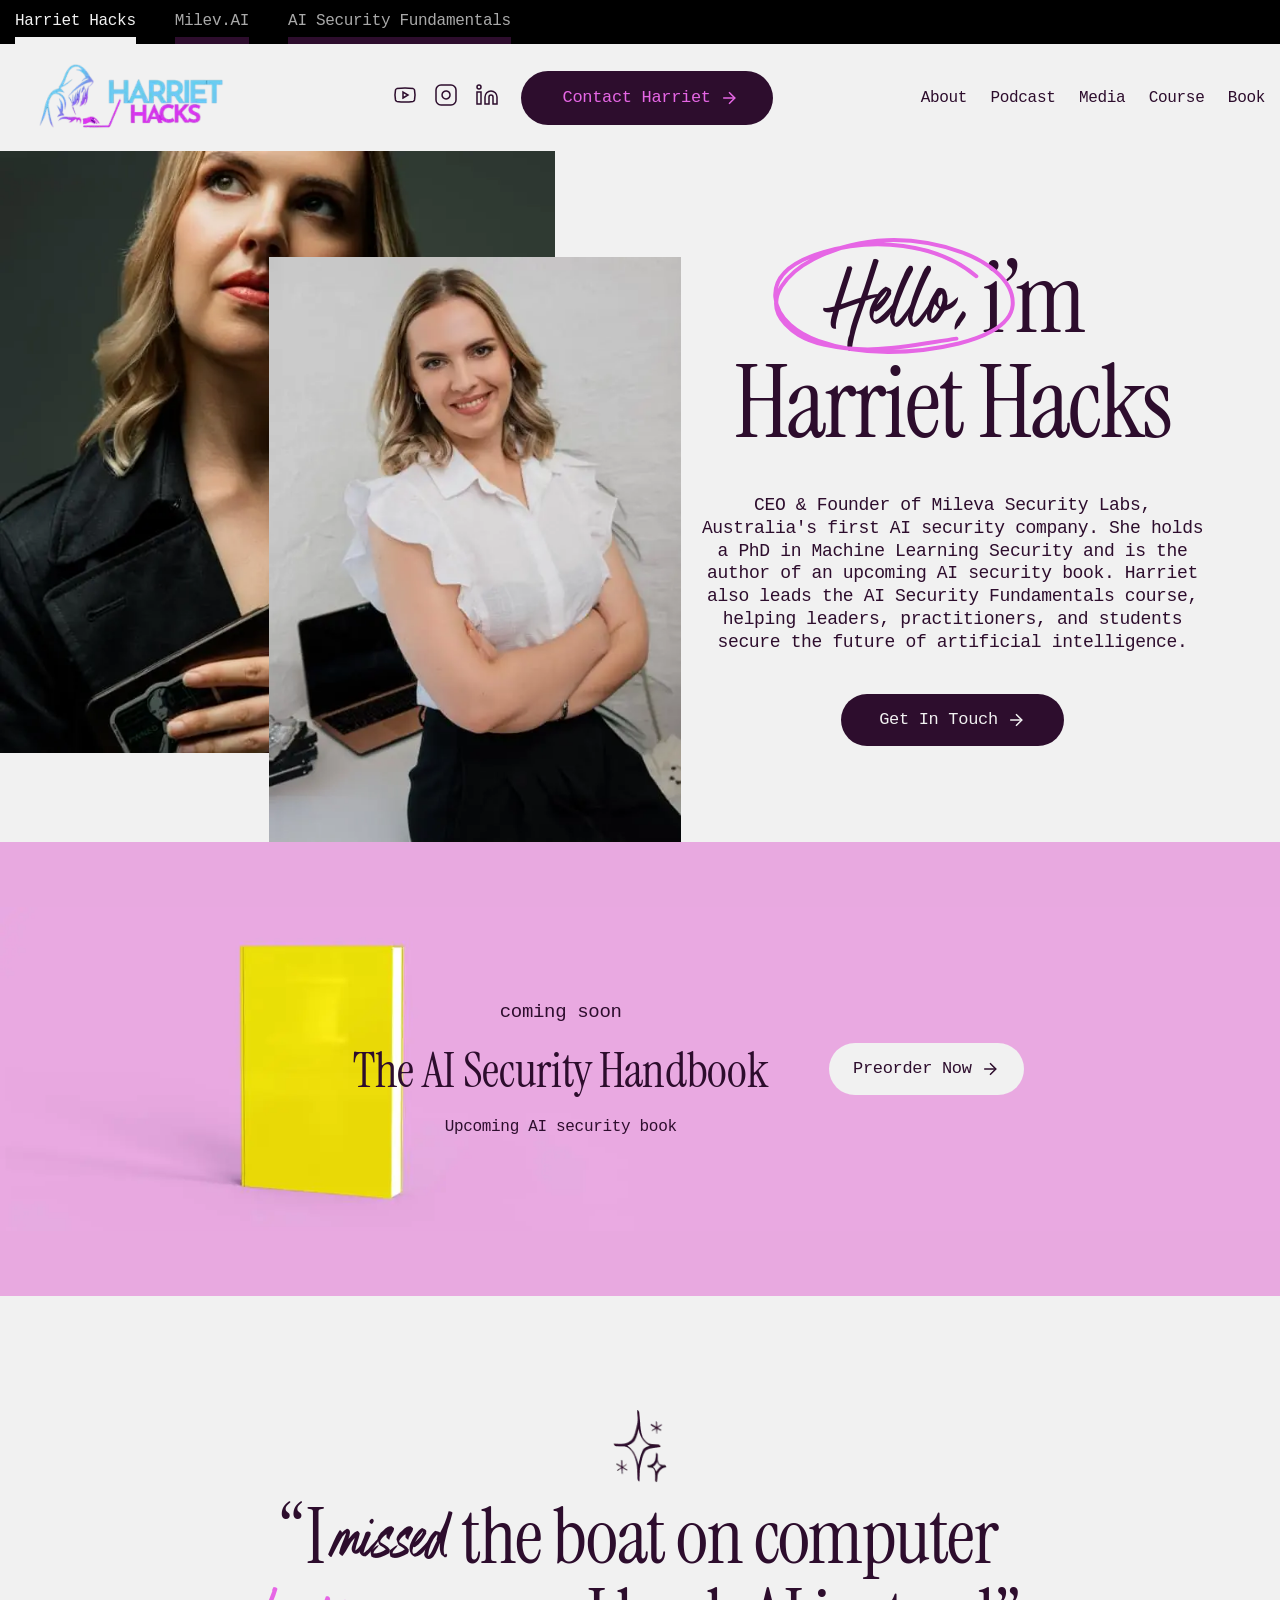
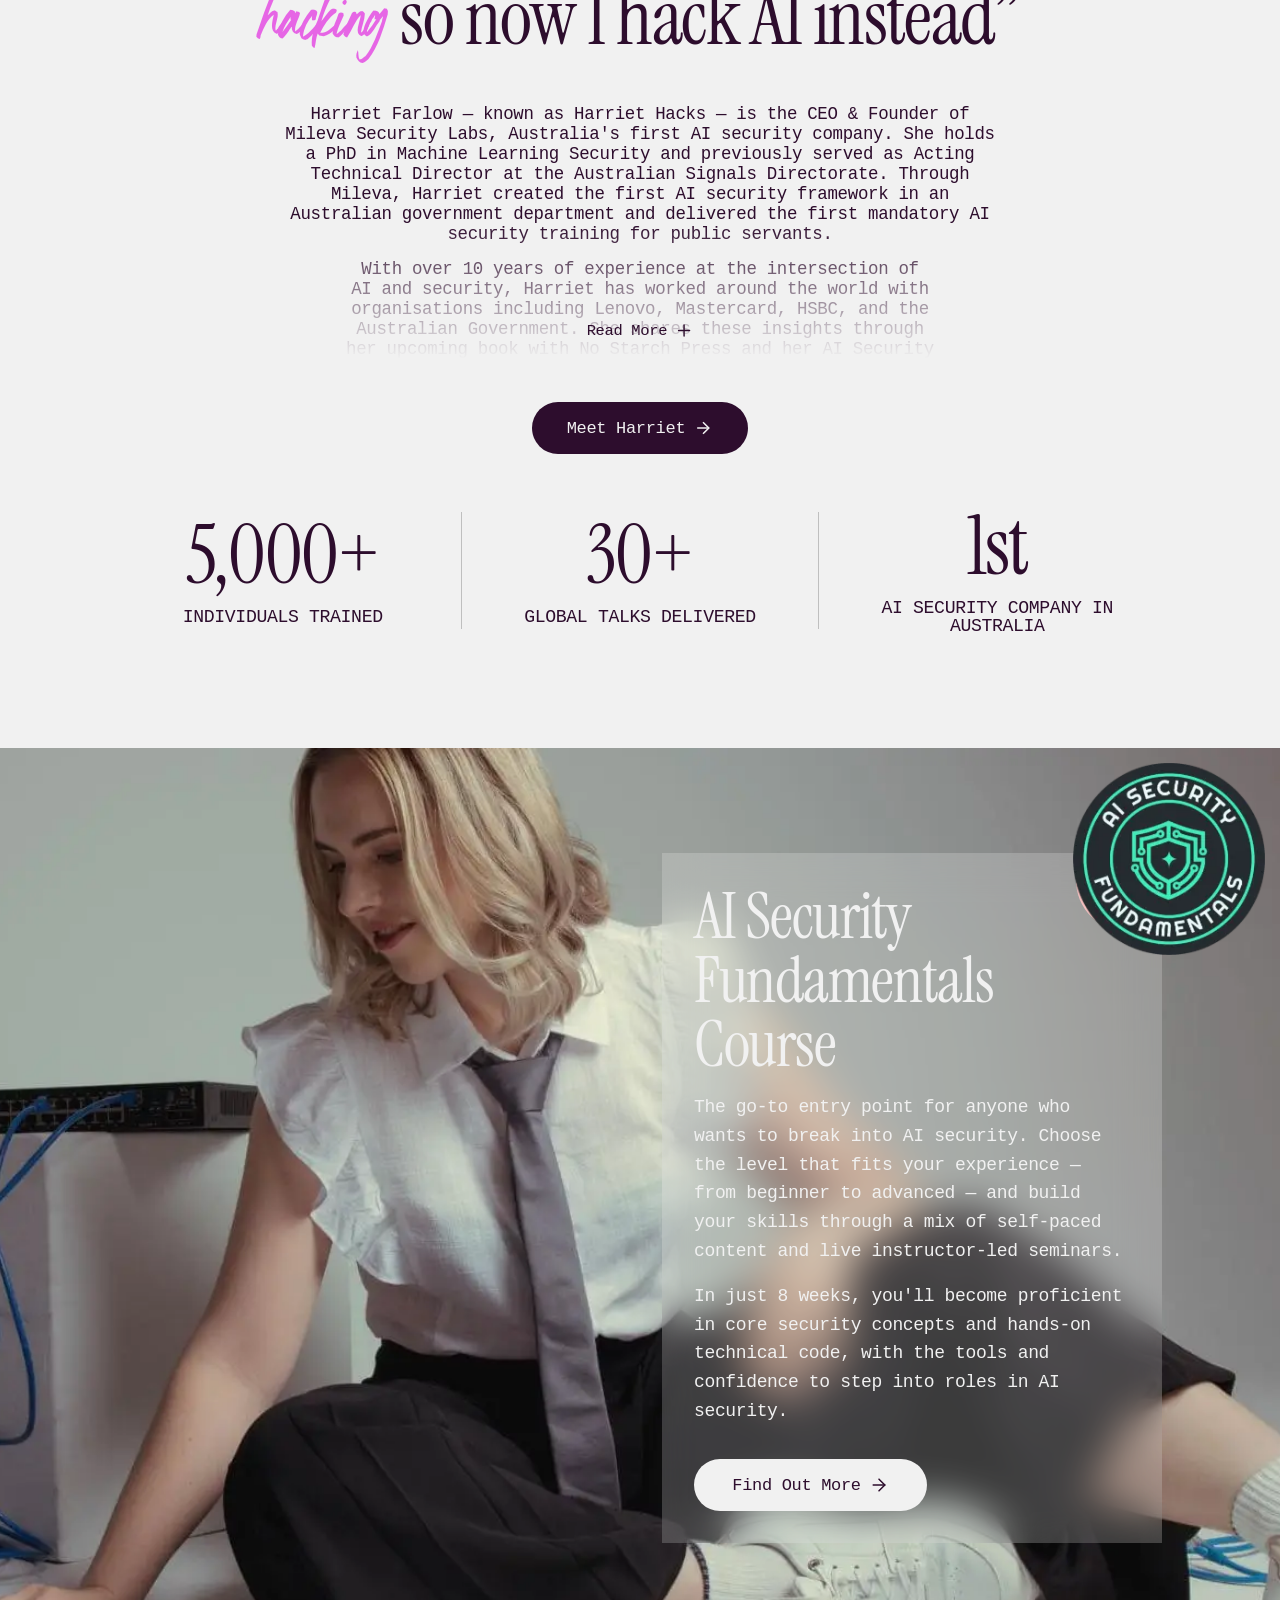
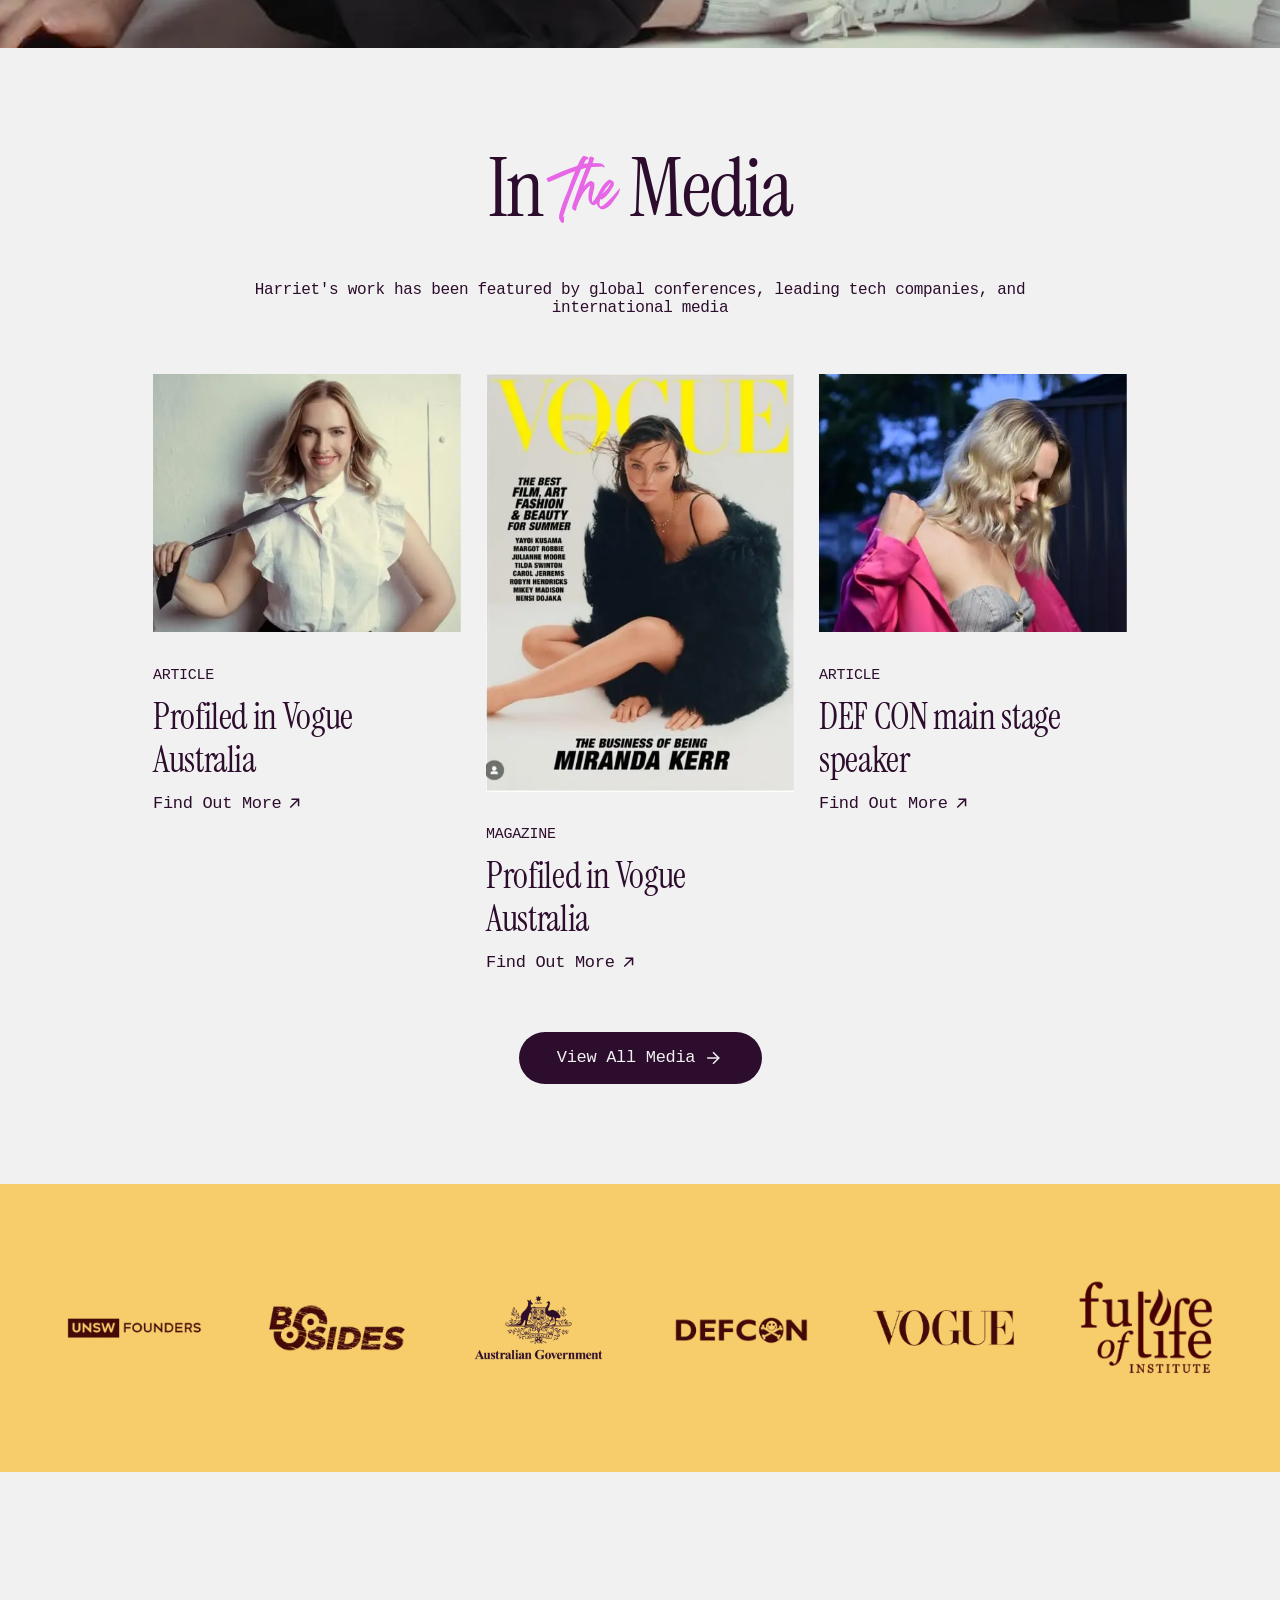
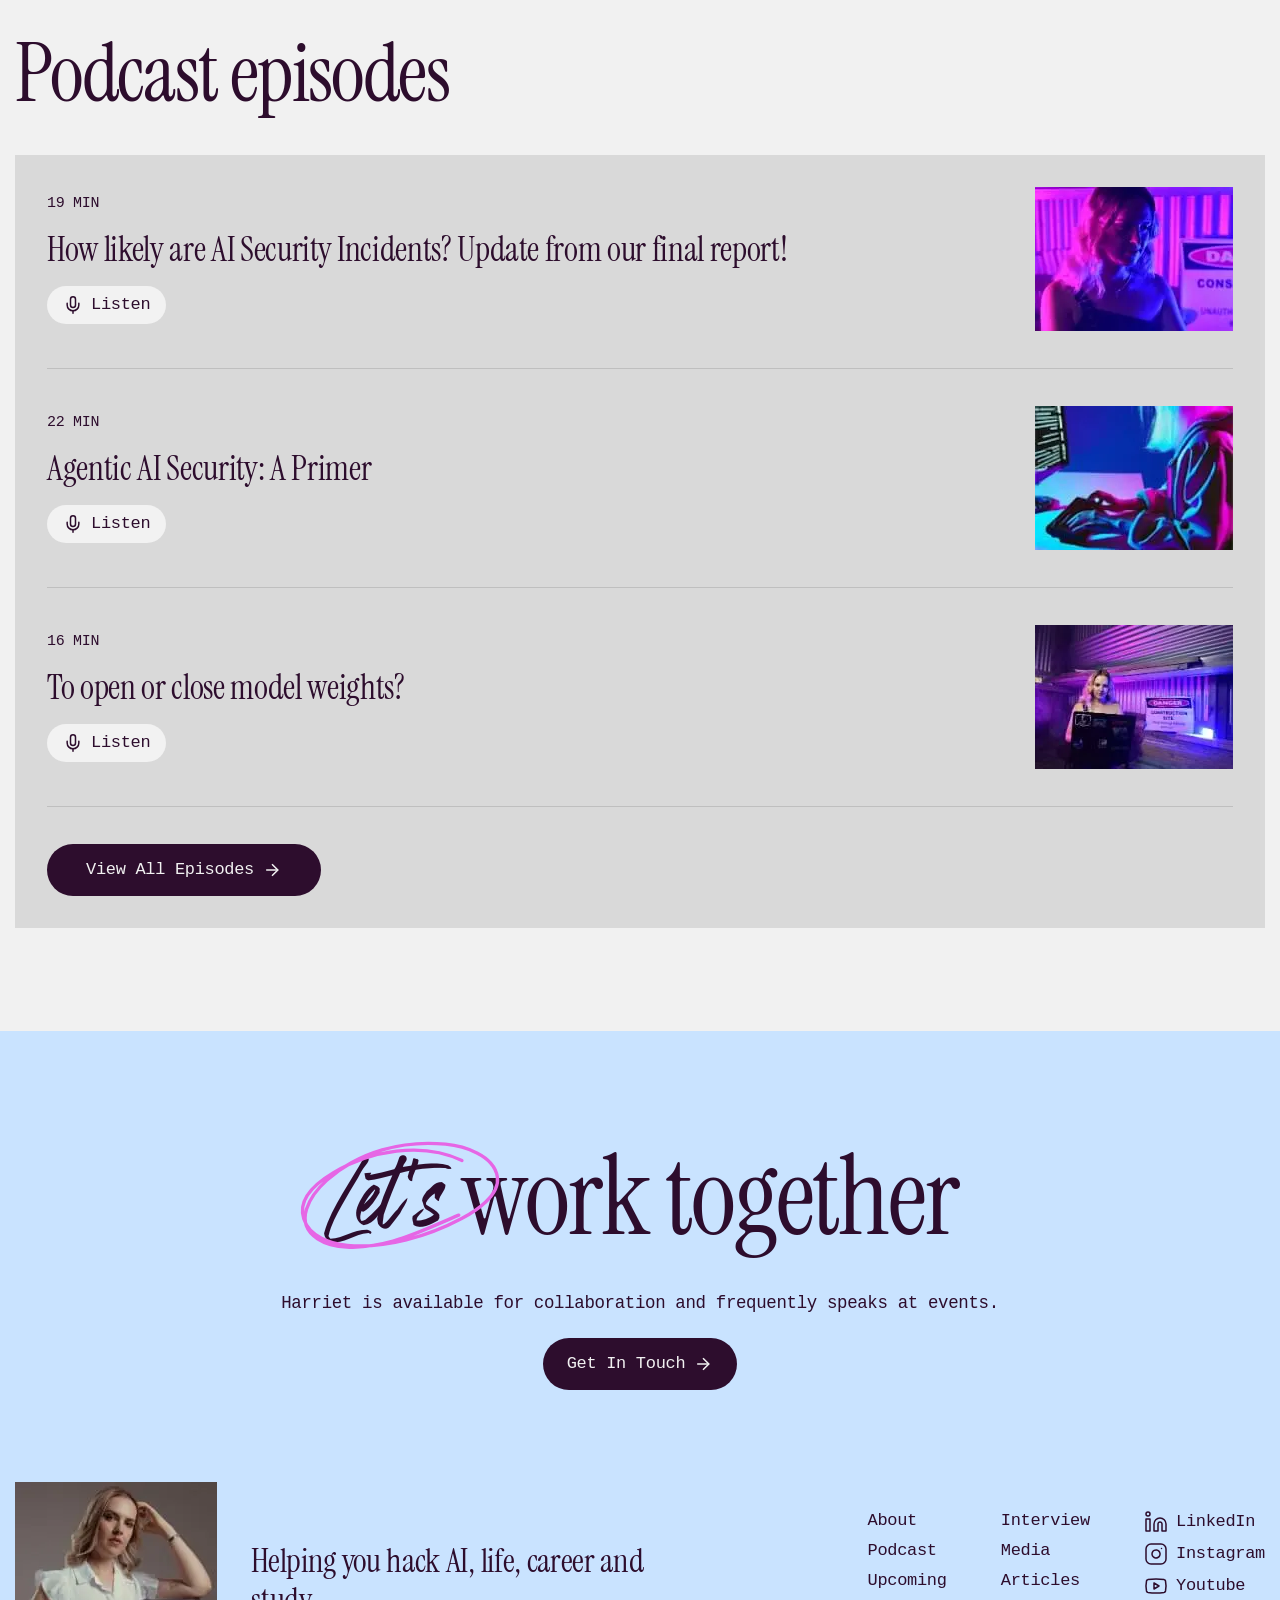
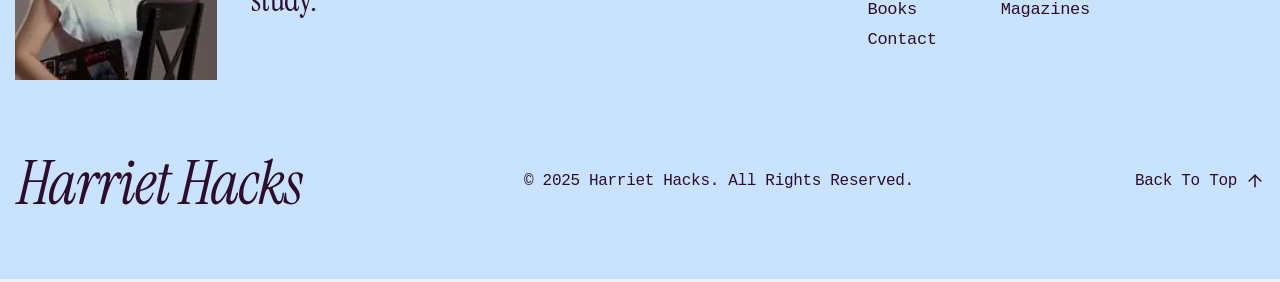
==== commit 59d878d8: "added paddings for home page logo" ====
--- a/index.html
+++ b/index.html
@@ -10,7 +10,7 @@
 
 	<link rel="shortcut icon" href="favicon.ico">
 	<meta name="viewport" content="width=device-width, initial-scale=1.0">
-	<link rel="stylesheet" href="css/style.min.css?_v=20250928112908">
+	<link rel="stylesheet" href="css/style.min.css?_v=20250928113731">
 </head>
 
 <body>
@@ -603,7 +603,7 @@
 			</div>
 		</footer>
 	</div>
-	<script src="js/app.min.js?_v=20250928112908"></script>
+	<script src="js/app.min.js?_v=20250928113731"></script>
 </body>
 
 </html>
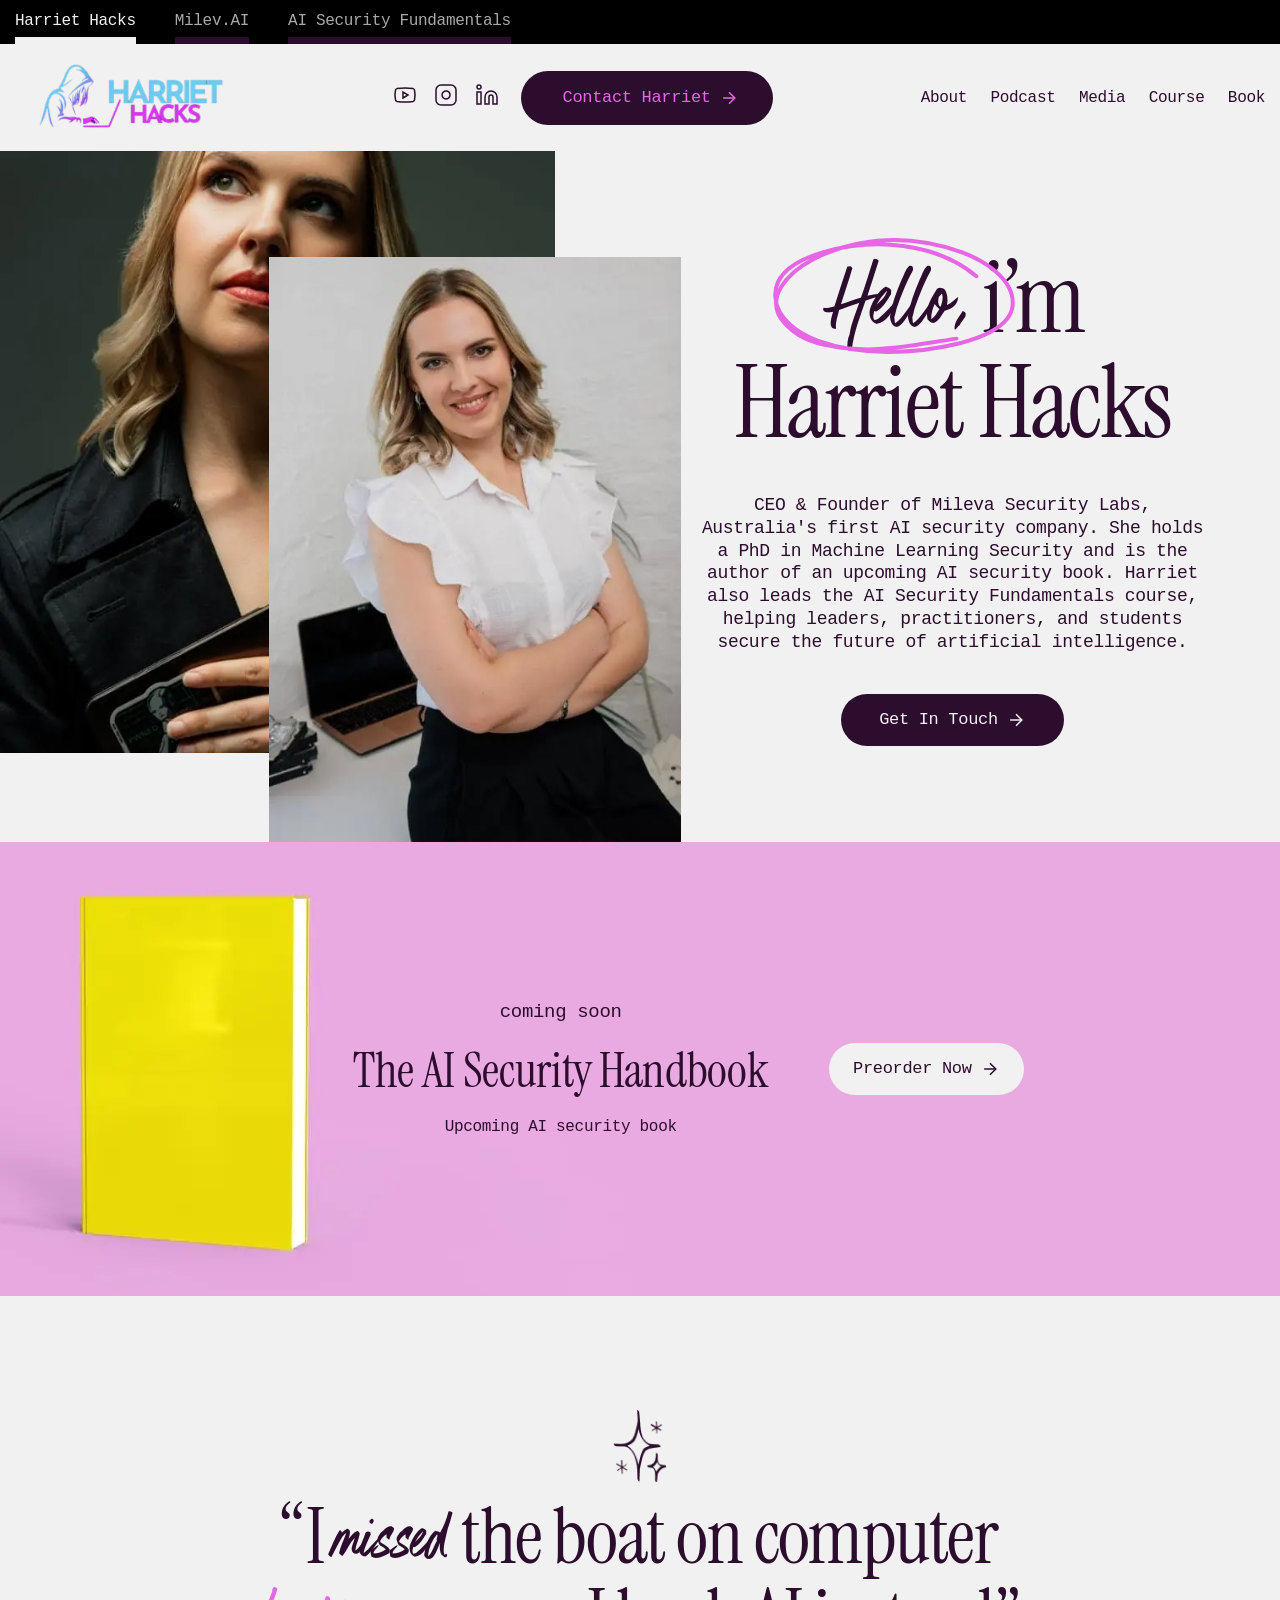
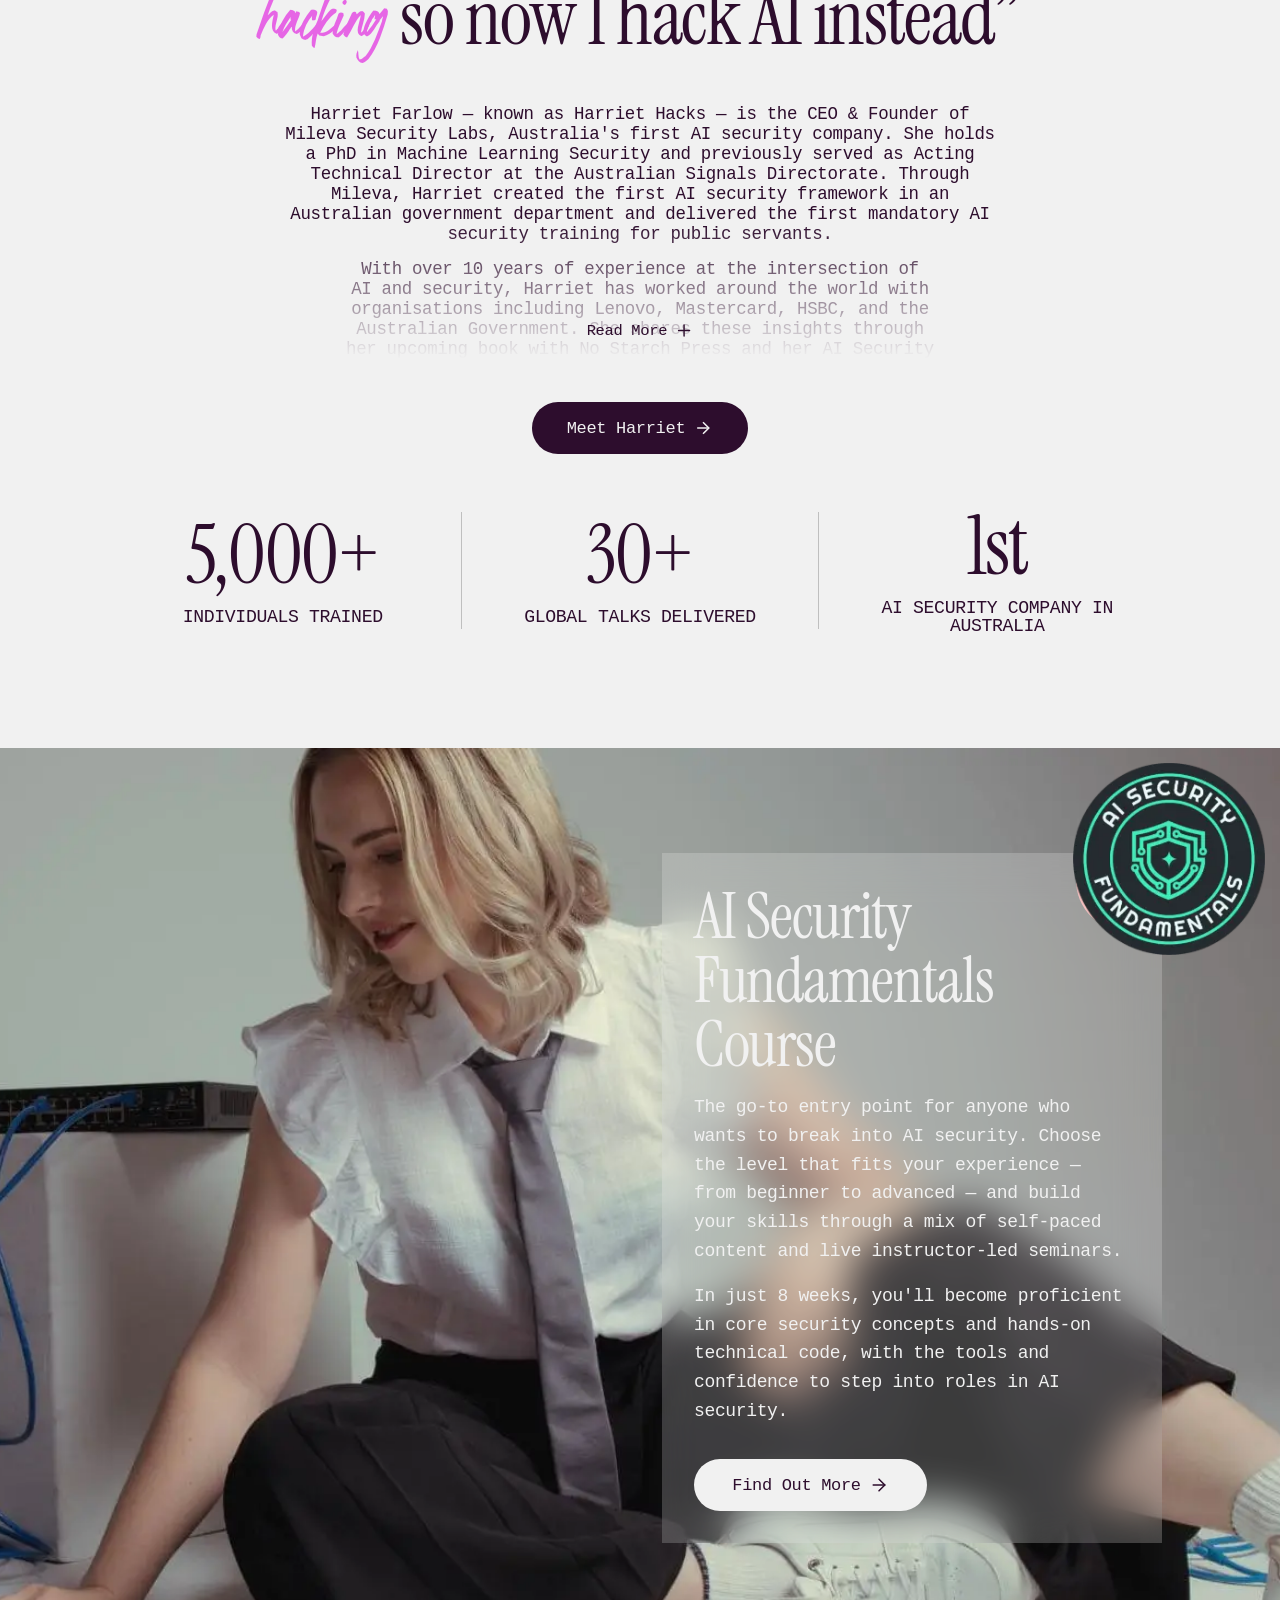
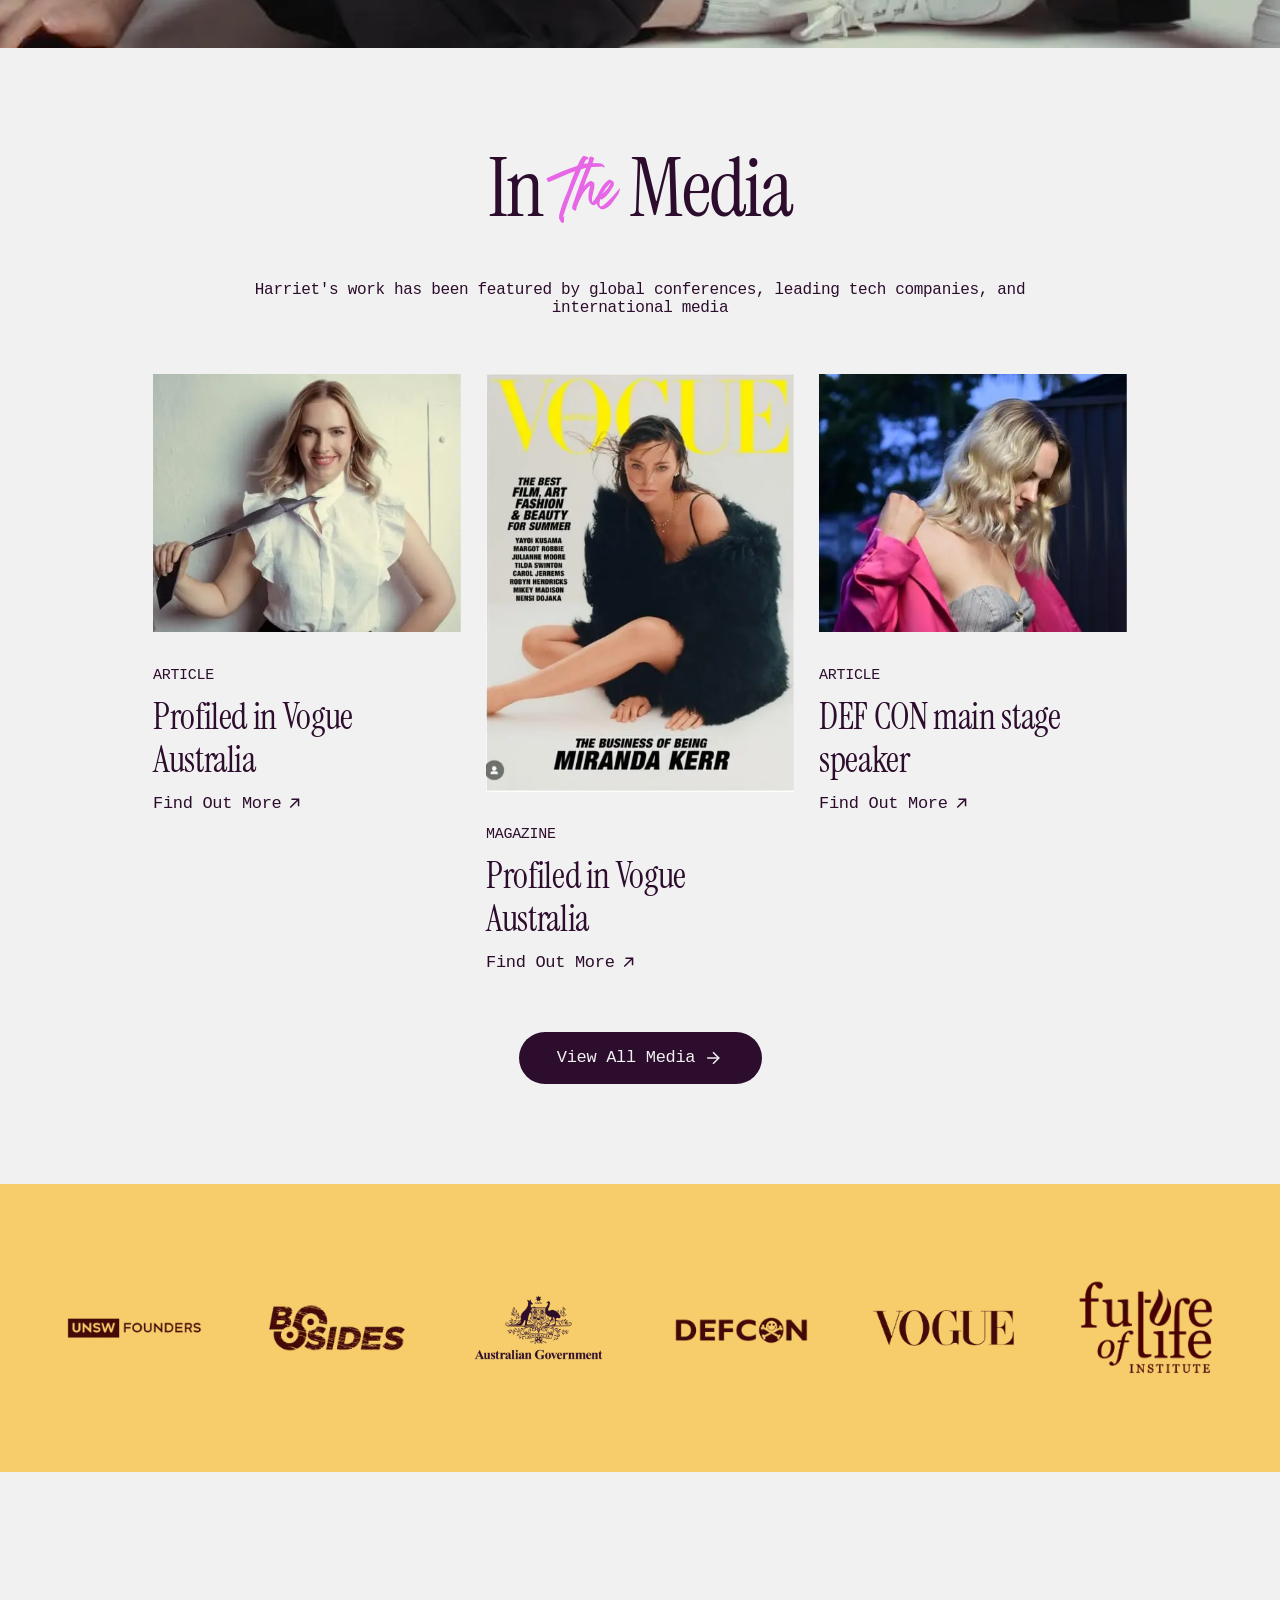
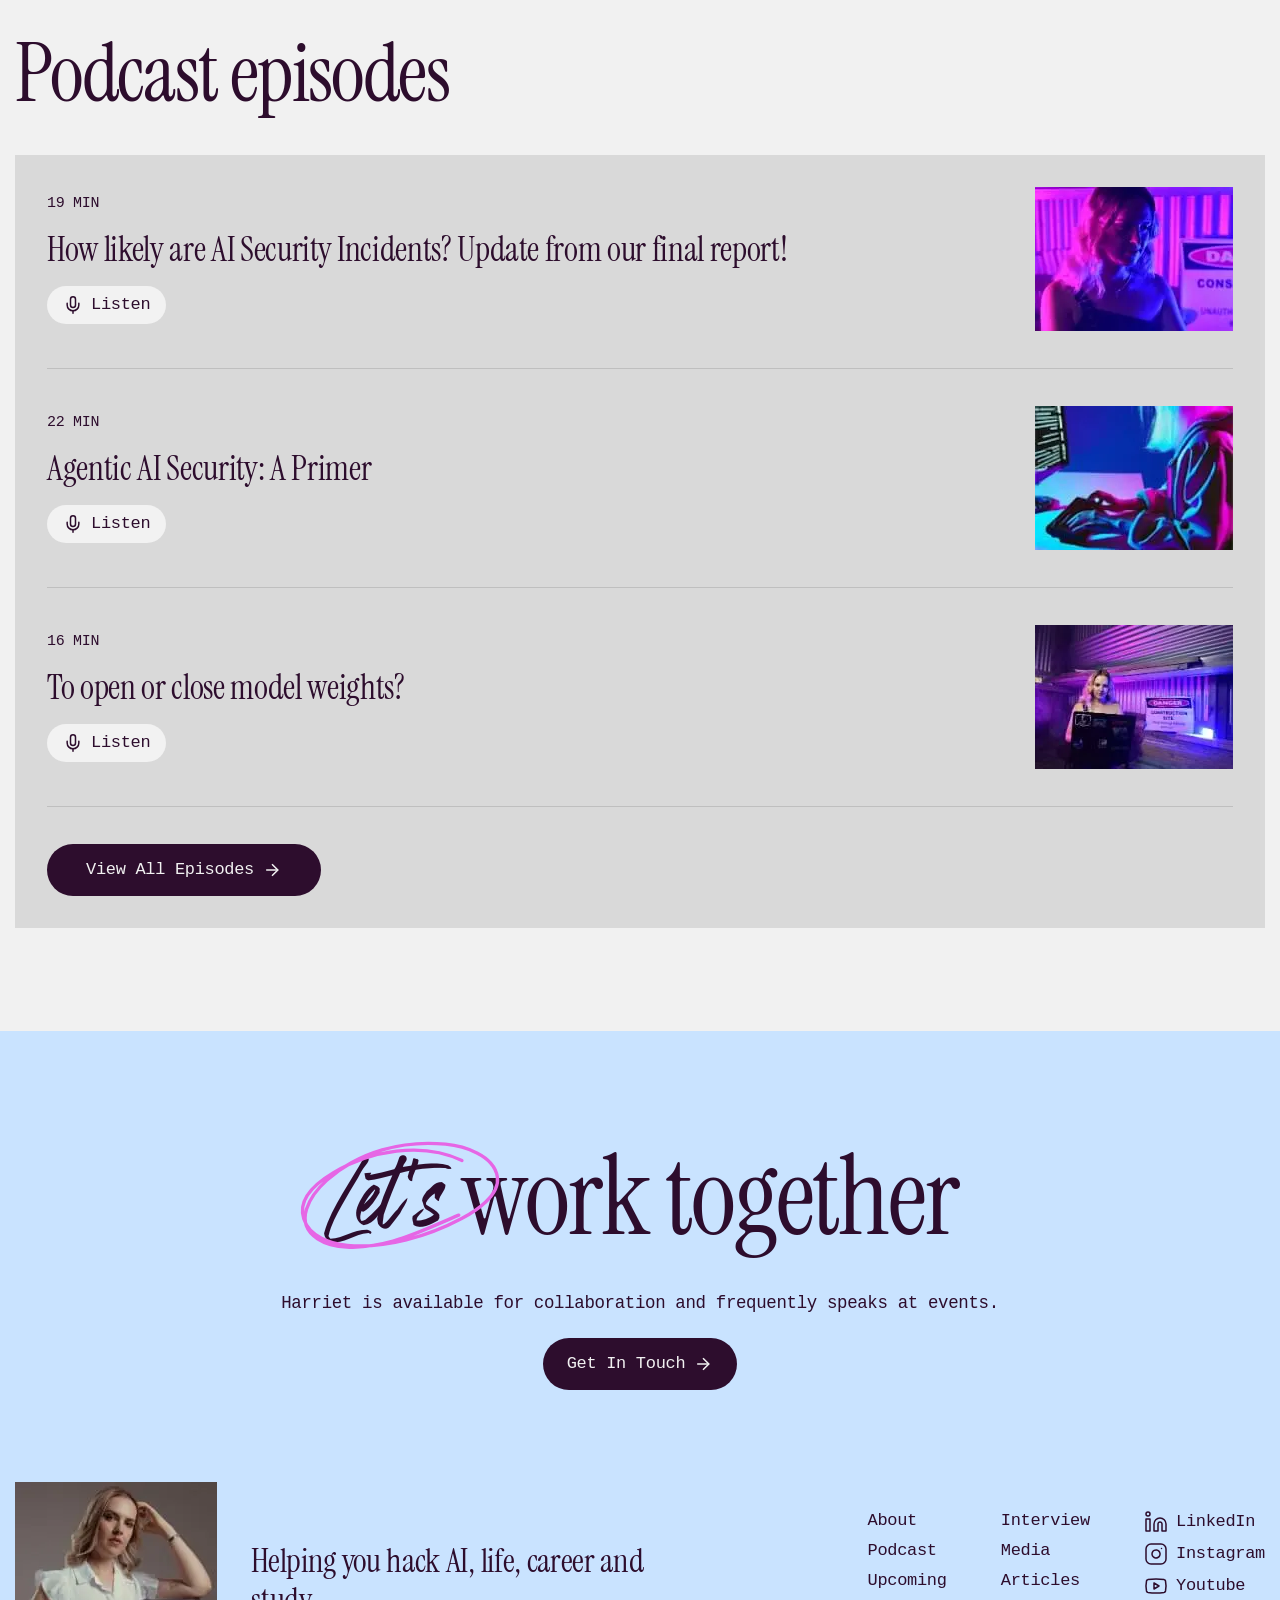
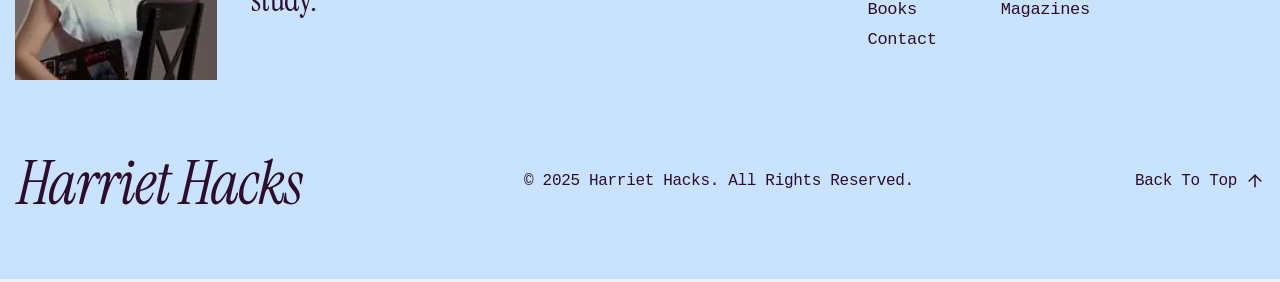
==== commit b3d7d87d: "FIxes: hero section max-width is 2300px. about section: max-width iis 2000px soon section background" ====
--- a/index.html
+++ b/index.html
@@ -10,7 +10,7 @@
 
 	<link rel="shortcut icon" href="favicon.ico">
 	<meta name="viewport" content="width=device-width, initial-scale=1.0">
-	<link rel="stylesheet" href="css/style.min.css?_v=20250928113731">
+	<link rel="stylesheet" href="css/style.min.css?_v=20251006043159">
 </head>
 
 <body>
@@ -603,7 +603,7 @@
 			</div>
 		</footer>
 	</div>
-	<script src="js/app.min.js?_v=20250928113731"></script>
+	<script src="js/app.min.js?_v=20251006043159"></script>
 </body>
 
 </html>
--- a/css/style.min.css
+++ b/css/style.min.css
@@ -1 +1 @@
-@font-face{font-family:"Instrument Serif";src:url(../fonts/InstrumentSerif-Regular.woff2) format("woff2");font-weight:400;font-style:normal;display:swap}@font-face{font-family:BostonSkylineClean;src:url(../fonts/BostonSkylineClean.woff2) format("woff2");font-weight:400;font-style:normal;display:swap}@font-face{font-family:"IBM Plex Mono",monospace;src:url(../fonts/IBMPlexMono-Regular.woff2) format("woff2");font-weight:400;font-style:normal;display:swap}@font-face{font-family:"IBM Plex Mono",monospace;src:url(../fonts/IBMPlexMono-Medium.woff2) format("woff2");font-weight:500;font-style:normal;display:swap}@font-face{font-family:"IBM Plex Mono",monospace;src:url(../fonts/IBMPlexMono-SemiBold.woff2) format("woff2");font-weight:600;font-style:normal;display:swap}[class*=-ibg]{position:relative;height:100%}[class*=-ibg] img{position:absolute;width:100%;height:100%;top:0;left:0;-o-object-fit:cover;object-fit:cover}[class*=-ibg_contain] img{-o-object-fit:contain;object-fit:contain}.btn{overflow:hidden;display:-webkit-box;display:-ms-flexbox;display:flex;position:relative;-webkit-box-align:center;-ms-flex-align:center;align-items:center;-webkit-box-pack:center;-ms-flex-pack:center;justify-content:center;padding:1rem 1.5rem;gap:.5rem;font-size:1.0625rem;cursor:pointer;background-color:#2d0d2d;position:relative;color:#f1f1f1;border-radius:100px;-webkit-transition:-webkit-transform .3s ease 0s;transition:-webkit-transform .3s ease 0s;transition:transform .3s ease 0s;transition:transform .3s ease 0s,-webkit-transform .3s ease 0s}.btn::before{content:"";position:absolute;top:0;left:-100%;width:100%;height:100%;background:-webkit-gradient(linear,left top,right top,from(transparent),color-stop(rgba(255,255,255,.4)),to(transparent));background:linear-gradient(90deg,transparent,rgba(255,255,255,.4),transparent);-webkit-transition:left .5s ease;transition:left .5s ease}.btn:hover{-webkit-transform:scale(1.05);-ms-transform:scale(1.05);transform:scale(1.05);-webkit-box-shadow:0 10px 25px rgba(139,92,246,.3);box-shadow:0 10px 25px rgba(139,92,246,.3)}.btn:hover::before{left:100%}.btn svg path{stroke:#f1f1f1}.btn_accent{color:#e666e5}.btn_accent svg path{stroke:#e666e5}.btn_white{background-color:#f1f1f1;color:#2d0d2d}.btn_white svg path{stroke:#2d0d2d}.hack{display:-webkit-box;display:-ms-flexbox;display:flex;-webkit-box-align:center;-ms-flex-align:center;align-items:center;overflow:hidden;background-color:#e666e5;white-space:nowrap;font-family:"Instrument Serif",serif}@supports (font-size:clamp(2.25rem ,1.8308383234rem + 2.0958083832vw ,4rem)){.hack{font-size:clamp(2.25rem ,1.8308383234rem + 2.0958083832vw ,4rem)}}@supports not (font-size:clamp(2.25rem ,1.8308383234rem + 2.0958083832vw ,4rem)){.hack{font-size:calc(2.25rem + 1.75*(100vw - 20rem)/ 83.5)}}.hack{line-height:1.296875%;color:#2d0d2d;gap:2rem}.hack__item{display:-webkit-box;display:-ms-flexbox;display:flex;-webkit-box-align:center;-ms-flex-align:center;align-items:center;-webkit-box-pack:center;-ms-flex-pack:center;justify-content:center;gap:2rem;padding-block:.875rem}.hack__boston{font-family:BostonSkylineClean}.hack__white{color:#f1f1f1}@supports (width:clamp(2.25rem ,2.0553892216rem + 0.9730538922vw ,3.0625rem)){.hack img{width:clamp(2.25rem ,2.0553892216rem + .9730538922vw ,3.0625rem)}}@supports not (width:clamp(2.25rem ,2.0553892216rem + 0.9730538922vw ,3.0625rem)){.hack img{width:calc(2.25rem + .8125*(100vw - 20rem)/ 83.5)}}@supports (height:clamp(3.125rem ,2.870508982rem + 1.2724550898vw ,4.1875rem)){.hack img{height:clamp(3.125rem ,2.870508982rem + 1.2724550898vw ,4.1875rem)}}@supports not (height:clamp(3.125rem ,2.870508982rem + 1.2724550898vw ,4.1875rem)){.hack img{height:calc(3.125rem + 1.0625*(100vw - 20rem)/ 83.5)}}.pagination__list{display:-webkit-box;display:-ms-flexbox;display:flex;-webkit-box-align:center;-ms-flex-align:center;align-items:center;gap:.5rem}.pagination__link{font-family:"Instrument Serif",serif}@supports (font-size:clamp(1.5rem ,1.3203592814rem + 0.8982035928vw ,2.25rem)){.pagination__link{font-size:clamp(1.5rem ,1.3203592814rem + .8982035928vw ,2.25rem)}}@supports not (font-size:clamp(1.5rem ,1.3203592814rem + 0.8982035928vw ,2.25rem)){.pagination__link{font-size:calc(1.5rem + .75*(100vw - 20rem)/ 83.5)}}.pagination__link{line-height:1.19;color:#968696;text-decoration:none;-webkit-transition:color .3s ease;transition:color .3s ease}.pagination__link:hover{color:#2d0d2d;text-decoration:underline;text-underline-offset:.25rem;text-decoration-thickness:.125rem}.pagination__link_active{color:#2d0d2d}.article{display:-webkit-box;display:-ms-flexbox;display:flex;-webkit-box-orient:vertical;-webkit-box-direction:normal;-ms-flex-direction:column;flex-direction:column}@supports (margin-bottom:clamp(1.5rem ,1.2604790419rem + 1.1976047904vw ,2.5rem)){.article__img{margin-bottom:clamp(1.5rem ,1.2604790419rem + 1.1976047904vw ,2.5rem)}}@supports not (margin-bottom:clamp(1.5rem ,1.2604790419rem + 1.1976047904vw ,2.5rem)){.article__img{margin-bottom:calc(1.5rem + 1*(100vw - 20rem)/ 83.5)}}.article__img img{width:100%;height:auto;-webkit-transition:opacity .3s ease;transition:opacity .3s ease;opacity:0}.article__img img.loaded{opacity:1}.article__label{margin-bottom:.75rem;display:block;letter-spacing:-.02em;font-size:.9375rem;line-height:1.4;text-transform:uppercase}.article__title{font-family:"Instrument Serif",serif}@supports (font-size:clamp(1.5rem ,1.3203592814rem + 0.8982035928vw ,2.25rem)){.article__title{font-size:clamp(1.5rem ,1.3203592814rem + .8982035928vw ,2.25rem)}}@supports not (font-size:clamp(1.5rem ,1.3203592814rem + 0.8982035928vw ,2.25rem)){.article__title{font-size:calc(1.5rem + .75*(100vw - 20rem)/ 83.5)}}.article__title{line-height:1.3;letter-spacing:-.02em;margin-bottom:1rem}.article__link{font-weight:500;font-size:1.0625rem;line-height:1.3;text-decoration:none;-webkit-transition:color .3s ease;transition:color .3s ease;display:-webkit-box;display:-ms-flexbox;display:flex;-webkit-box-align:center;-ms-flex-align:center;align-items:center;gap:.5rem}.article__link svg{width:1.25rem;height:1.25rem}.timer{padding:1rem 1.5rem;display:-webkit-box;display:-ms-flexbox;display:flex;-webkit-box-align:center;-ms-flex-align:center;align-items:center;-webkit-box-pack:center;-ms-flex-pack:center;justify-content:center;gap:1.125rem;border:1px solid #bfbfbf;border-radius:1rem}.timer__item{display:-webkit-box;display:-ms-flexbox;display:flex;-webkit-box-orient:vertical;-webkit-box-direction:normal;-ms-flex-direction:column;flex-direction:column;-webkit-box-align:center;-ms-flex-align:center;align-items:center;-webkit-box-pack:center;-ms-flex-pack:center;justify-content:center;gap:.25rem;line-height:1;font-size:.9375rem}@supports (font-size:clamp(1.625rem ,1.5351796407rem + 0.4491017964vw ,2rem)){.timer__item span:first-child{font-size:clamp(1.625rem ,1.5351796407rem + .4491017964vw ,2rem)}}@supports not (font-size:clamp(1.625rem ,1.5351796407rem + 0.4491017964vw ,2rem)){.timer__item span:first-child{font-size:calc(1.625rem + .375*(100vw - 20rem)/ 83.5)}}.timer__item span:first-child{letter-spacing:-.01em}.headings-list{display:-webkit-box;display:-ms-flexbox;display:flex;-webkit-box-orient:vertical;-webkit-box-direction:normal;-ms-flex-direction:column;flex-direction:column}@supports (gap:clamp(1.25rem ,1.0703592814rem + 0.8982035928vw ,2rem)){.headings-list{gap:clamp(1.25rem ,1.0703592814rem + .8982035928vw ,2rem)}}@supports not (gap:clamp(1.25rem ,1.0703592814rem + 0.8982035928vw ,2rem)){.headings-list{gap:calc(1.25rem + .75*(100vw - 20rem)/ 83.5)}}.headings-list__item{display:-ms-grid;display:grid}@supports (gap:clamp(1.25rem ,1.0703592814rem + 0.8982035928vw ,2rem)){.headings-list__item{gap:clamp(1.25rem ,1.0703592814rem + .8982035928vw ,2rem)}}@supports not (gap:clamp(1.25rem ,1.0703592814rem + 0.8982035928vw ,2rem)){.headings-list__item{gap:calc(1.25rem + .75*(100vw - 20rem)/ 83.5)}}.headings-list__header{display:-webkit-box;display:-ms-flexbox;display:flex;-webkit-box-align:center;-ms-flex-align:center;align-items:center}@supports (gap:clamp(1rem ,0.880239521rem + 0.5988023952vw ,1.5rem)){.headings-list__header{gap:clamp(1rem ,.880239521rem + .5988023952vw ,1.5rem)}}@supports not (gap:clamp(1rem ,0.880239521rem + 0.5988023952vw ,1.5rem)){.headings-list__header{gap:calc(1rem + .5*(100vw - 20rem)/ 83.5)}}.headings-list__number{text-transform:uppercase}@supports (font-size:clamp(0.8125rem ,0.7825598802rem + 0.1497005988vw ,0.9375rem)){.headings-list__number{font-size:clamp(.8125rem ,.7825598802rem + .1497005988vw ,.9375rem)}}@supports not (font-size:clamp(0.8125rem ,0.7825598802rem + 0.1497005988vw ,0.9375rem)){.headings-list__number{font-size:calc(.8125rem + .125*(100vw - 20rem)/ 83.5)}}.headings-list__number{letter-spacing:-.02em;background-color:#e666e5;color:#2d0d2d}@supports (padding:clamp(0.375rem ,0.3450598802rem + 0.1497005988vw ,0.5rem)){.headings-list__number{padding:clamp(.375rem ,.3450598802rem + .1497005988vw ,.5rem)}}@supports not (padding:clamp(0.375rem ,0.3450598802rem + 0.1497005988vw ,0.5rem)){.headings-list__number{padding:calc(.375rem + .125*(100vw - 20rem)/ 83.5)}}.headings-list__number{white-space:nowrap}.headings-list__title{font-weight:600}@supports (font-size:clamp(1rem ,0.9700598802rem + 0.1497005988vw ,1.125rem)){.headings-list__title{font-size:clamp(1rem ,.9700598802rem + .1497005988vw ,1.125rem)}}@supports not (font-size:clamp(1rem ,0.9700598802rem + 0.1497005988vw ,1.125rem)){.headings-list__title{font-size:calc(1rem + .125*(100vw - 20rem)/ 83.5)}}.headings-list__title{letter-spacing:-.02em}@supports (font-size:clamp(1rem ,0.9700598802rem + 0.1497005988vw ,1.125rem)){.headings-list__text p{font-size:clamp(1rem ,.9700598802rem + .1497005988vw ,1.125rem)}}@supports not (font-size:clamp(1rem ,0.9700598802rem + 0.1497005988vw ,1.125rem)){.headings-list__text p{font-size:calc(1rem + .125*(100vw - 20rem)/ 83.5)}}.headings-list__text p{line-height:1.27;letter-spacing:-.02em}.ol{display:-webkit-box;display:-ms-flexbox;display:flex;-webkit-box-orient:vertical;-webkit-box-direction:normal;-ms-flex-direction:column;flex-direction:column}@supports (gap:clamp(1.25rem ,1.0703592814rem + 0.8982035928vw ,2rem)){.ol{gap:clamp(1.25rem ,1.0703592814rem + .8982035928vw ,2rem)}}@supports not (gap:clamp(1.25rem ,1.0703592814rem + 0.8982035928vw ,2rem)){.ol{gap:calc(1.25rem + .75*(100vw - 20rem)/ 83.5)}}.ol__item{display:-webkit-box;display:-ms-flexbox;display:flex;-webkit-box-align:start;-ms-flex-align:start;align-items:start}@supports (gap:clamp(0.75rem ,0.6901197605rem + 0.2994011976vw ,1rem)){.ol__item{gap:clamp(.75rem ,.6901197605rem + .2994011976vw ,1rem)}}@supports not (gap:clamp(0.75rem ,0.6901197605rem + 0.2994011976vw ,1rem)){.ol__item{gap:calc(.75rem + .25*(100vw - 20rem)/ 83.5)}}@supports (width:clamp(1.25rem ,1.1901197605rem + 0.2994011976vw ,1.5rem)){.ol__number{width:clamp(1.25rem ,1.1901197605rem + .2994011976vw ,1.5rem)}}@supports not (width:clamp(1.25rem ,1.1901197605rem + 0.2994011976vw ,1.5rem)){.ol__number{width:calc(1.25rem + .25*(100vw - 20rem)/ 83.5)}}@supports (height:clamp(1.25rem ,1.1901197605rem + 0.2994011976vw ,1.5rem)){.ol__number{height:clamp(1.25rem ,1.1901197605rem + .2994011976vw ,1.5rem)}}@supports not (height:clamp(1.25rem ,1.1901197605rem + 0.2994011976vw ,1.5rem)){.ol__number{height:calc(1.25rem + .25*(100vw - 20rem)/ 83.5)}}.ol__number{display:-webkit-box;display:-ms-flexbox;display:flex;-webkit-box-align:center;-ms-flex-align:center;align-items:center;-webkit-box-pack:center;-ms-flex-pack:center;justify-content:center;-ms-flex-negative:0;flex-shrink:0}@supports (font-size:clamp(0.875rem ,0.8151197605rem + 0.2994011976vw ,1.125rem)){.ol__number{font-size:clamp(.875rem ,.8151197605rem + .2994011976vw ,1.125rem)}}@supports not (font-size:clamp(0.875rem ,0.8151197605rem + 0.2994011976vw ,1.125rem)){.ol__number{font-size:calc(.875rem + .25*(100vw - 20rem)/ 83.5)}}.ol__number{letter-spacing:-.02em;background-color:#2d0d2d;color:#f1f1f1;border-radius:50%}@supports (font-size:clamp(1rem ,0.9700598802rem + 0.1497005988vw ,1.125rem)){.ol__text p{font-size:clamp(1rem ,.9700598802rem + .1497005988vw ,1.125rem)}}@supports not (font-size:clamp(1rem ,0.9700598802rem + 0.1497005988vw ,1.125rem)){.ol__text p{font-size:calc(1rem + .125*(100vw - 20rem)/ 83.5)}}.ol__text p{line-height:1.27;letter-spacing:-.02em}.header{color:#f1f1f1;font-weight:500}.header__top{background-color:#000}.header__container{display:-webkit-box;display:-ms-flexbox;display:flex;-webkit-box-align:center;-ms-flex-align:center;align-items:center;-webkit-box-pack:justify;-ms-flex-pack:justify;justify-content:space-between;gap:.625rem}.header__top-list{padding-top:.75rem;display:-webkit-box;display:-ms-flexbox;display:flex;-webkit-box-align:center;-ms-flex-align:center;align-items:center}@supports (gap:clamp(1.5rem ,1.1856287425rem + 1.5718562874vw ,2.8125rem)){.header__top-list{gap:clamp(1.5rem ,1.1856287425rem + 1.5718562874vw ,2.8125rem)}}@supports not (gap:clamp(1.5rem ,1.1856287425rem + 1.5718562874vw ,2.8125rem)){.header__top-list{gap:calc(1.5rem + 1.3125*(100vw - 20rem)/ 83.5)}}.header__top-list{font-size:1rem}.header__top-item{height:100%;display:-webkit-box;display:-ms-flexbox;display:flex;-webkit-box-align:center;-ms-flex-align:center;align-items:center}.header__top-link{height:100%;padding-bottom:.875rem;display:block;position:relative;color:rgba(241,241,241,.7)}.header__top-link::before{content:"";position:absolute;bottom:0;left:0;width:100%;height:.4375rem;background-color:#2d0d2d;-webkit-transition:background .3s ease 0s;transition:background .3s ease 0s}.header__top-link_active{color:#f1f1f1}.header__top-link_active::before{background-color:#f1f1f1}.header__main{color:#2d0d2d}@supports (padding-block:clamp(1.25rem ,0.9505988024rem + 1.497005988vw ,2.5rem)){.header_padding .header__main{padding-block:clamp(1.25rem ,.9505988024rem + 1.497005988vw ,2.5rem)}}@supports not (padding-block:clamp(1.25rem ,0.9505988024rem + 1.497005988vw ,2.5rem)){.header_padding .header__main{padding-block:calc(1.25rem + 1.25*(100vw - 20rem)/ 83.5)}}.header__logo{-webkit-transition:scale .3s ease 0s;transition:scale .3s ease 0s;will-change:scale}.header__logo:hover{scale:1.05}.header__logo img{width:100%;height:auto}@supports (max-width:clamp(12.5rem ,11.871257485rem + 3.1437125749vw ,15.125rem)){.header__logo img{max-width:clamp(12.5rem ,11.871257485rem + 3.1437125749vw ,15.125rem)}}@supports not (max-width:clamp(12.5rem ,11.871257485rem + 3.1437125749vw ,15.125rem)){.header__logo img{max-width:calc(12.5rem + 2.625*(100vw - 20rem)/ 83.5)}}.header__nav-list{display:-webkit-box;display:-ms-flexbox;display:flex;-webkit-box-align:center;-ms-flex-align:center;align-items:center}@supports (gap:clamp(1.25rem ,0.3928930158rem + 1.3392558202vw ,2rem)){.header__nav-list{gap:clamp(1.25rem ,.3928930158rem + 1.3392558202vw ,2rem)}}@supports not (gap:clamp(1.25rem ,0.3928930158rem + 1.3392558202vw ,2rem)){.header__nav-list{gap:calc(1.25rem + .75*(100vw - 63.99875rem)/ 56.00125)}}.header__nav-link{-webkit-transition:all .3s ease 0s;transition:all .3s ease 0s;padding-bottom:.375rem;position:relative}.header__nav-link::before{content:"";position:absolute;bottom:0;left:50%;width:0;-webkit-transform:translateX(-50%);-ms-transform:translateX(-50%);transform:translateX(-50%);height:.125rem;background-color:#2d0d2d;-webkit-transition:all .3s ease 0s;transition:all .3s ease 0s}.header__actions{display:-webkit-box;display:-ms-flexbox;display:flex;-webkit-box-align:center;-ms-flex-align:center;align-items:center}@supports (gap:clamp(1rem ,0.880239521rem + 0.5988023952vw ,1.5rem)){.header__actions{gap:clamp(1rem ,.880239521rem + .5988023952vw ,1.5rem)}}@supports not (gap:clamp(1rem ,0.880239521rem + 0.5988023952vw ,1.5rem)){.header__actions{gap:calc(1rem + .5*(100vw - 20rem)/ 83.5)}}.header__socials{display:-webkit-box;display:-ms-flexbox;display:flex;-webkit-box-align:center;-ms-flex-align:center;align-items:center}@supports (gap:clamp(0.875rem ,0.1607441798rem + 1.1160465168vw ,1.5rem)){.header__socials{gap:clamp(.875rem ,.1607441798rem + 1.1160465168vw ,1.5rem)}}@supports not (gap:clamp(0.875rem ,0.1607441798rem + 1.1160465168vw ,1.5rem)){.header__socials{gap:calc(.875rem + .625*(100vw - 63.99875rem)/ 56.00125)}}.header__contact-btn{padding-left:2.625rem;padding-right:2.125rem;padding-block:1.0625rem}.header__mobile{display:none}.header__mobile-title{padding-top:.75rem;font-size:1.5rem;font-weight:600;color:#f1f1f1;padding-bottom:1.375rem;border-bottom:1px solid hsla(0,0%,100%,.1);width:100%;text-align:center}.icon-menu{display:none}@supports (padding-top:clamp(3.125rem ,2.0770958084rem + 5.2395209581vw ,7.5rem)){.footer{padding-top:clamp(3.125rem ,2.0770958084rem + 5.2395209581vw ,7.5rem)}}@supports not (padding-top:clamp(3.125rem ,2.0770958084rem + 5.2395209581vw ,7.5rem)){.footer{padding-top:calc(3.125rem + 4.375*(100vw - 20rem)/ 83.5)}}.footer{background-color:#c9e3ff;padding-bottom:3.125rem}@supports (margin-bottom:clamp(1.25rem ,-0.247005988rem + 7.4850299401vw ,7.5rem)){.footer__top{margin-bottom:clamp(1.25rem ,-.247005988rem + 7.4850299401vw ,7.5rem)}}@supports not (margin-bottom:clamp(1.25rem ,-0.247005988rem + 7.4850299401vw ,7.5rem)){.footer__top{margin-bottom:calc(1.25rem + 6.25*(100vw - 20rem)/ 83.5)}}.footer__top{display:-webkit-box;display:-ms-flexbox;display:flex;-webkit-box-orient:vertical;-webkit-box-direction:normal;-ms-flex-direction:column;flex-direction:column;-webkit-box-align:center;-ms-flex-align:center;align-items:center;text-align:center;-webkit-box-pack:center;-ms-flex-pack:center;justify-content:center;gap:1.5rem}@supports (font-size:clamp(3.75rem ,2.7020958084rem + 5.2395209581vw ,8.125rem)){.footer__title{font-size:clamp(3.75rem ,2.7020958084rem + 5.2395209581vw ,8.125rem)}}@supports not (font-size:clamp(3.75rem ,2.7020958084rem + 5.2395209581vw ,8.125rem)){.footer__title{font-size:calc(3.75rem + 4.375*(100vw - 20rem)/ 83.5)}}.footer__title{font-family:"Instrument Serif",serif;line-height:1.2;letter-spacing:-.02em}.footer__title span{font-family:BostonSkylineClean;position:relative}.footer__title span::after{content:"";position:absolute}@supports (width:clamp(6.25rem ,3.8547904192rem + 11.9760479042vw ,16.25rem)){.footer__title span::after{width:clamp(6.25rem ,3.8547904192rem + 11.9760479042vw ,16.25rem)}}@supports not (width:clamp(6.25rem ,3.8547904192rem + 11.9760479042vw ,16.25rem)){.footer__title span::after{width:calc(6.25rem + 10*(100vw - 20rem)/ 83.5)}}@supports (height:clamp(4.6875rem ,3.564745509rem + 5.6137724551vw ,9.375rem)){.footer__title span::after{height:clamp(4.6875rem ,3.564745509rem + 5.6137724551vw ,9.375rem)}}@supports not (height:clamp(4.6875rem ,3.564745509rem + 5.6137724551vw ,9.375rem)){.footer__title span::after{height:calc(4.6875rem + 4.6875*(100vw - 20rem)/ 83.5)}}.footer__title span::after{z-index:5;top:0;left:-25%;background:url(../img/icons/lines-vector.svg) center/100% no-repeat}@supports (font-size:clamp(1rem ,0.9700598802rem + 0.1497005988vw ,1.125rem)){.footer__desc{font-size:clamp(1rem ,.9700598802rem + .1497005988vw ,1.125rem)}}@supports not (font-size:clamp(1rem ,0.9700598802rem + 0.1497005988vw ,1.125rem)){.footer__desc{font-size:calc(1rem + .125*(100vw - 20rem)/ 83.5)}}.footer__desc{line-height:1.27;letter-spacing:-.02em}.footer__row{display:-webkit-box;display:-ms-flexbox;display:flex;-webkit-box-align:center;-ms-flex-align:center;align-items:center;-webkit-box-pack:justify;-ms-flex-pack:justify;justify-content:space-between;gap:1.25rem}@supports (margin-bottom:clamp(2.5rem ,2.2005988024rem + 1.497005988vw ,3.75rem)){.footer__row{margin-bottom:clamp(2.5rem ,2.2005988024rem + 1.497005988vw ,3.75rem)}}@supports not (margin-bottom:clamp(2.5rem ,2.2005988024rem + 1.497005988vw ,3.75rem)){.footer__row{margin-bottom:calc(2.5rem + 1.25*(100vw - 20rem)/ 83.5)}}.footer__left{display:-webkit-box;display:-ms-flexbox;display:flex;-webkit-box-align:center;-ms-flex-align:center;align-items:center}@supports (gap:clamp(1.25rem ,0.9505988024rem + 1.497005988vw ,2.5rem)){.footer__left{gap:clamp(1.25rem ,.9505988024rem + 1.497005988vw ,2.5rem)}}@supports not (gap:clamp(1.25rem ,0.9505988024rem + 1.497005988vw ,2.5rem)){.footer__left{gap:calc(1.25rem + 1.25*(100vw - 20rem)/ 83.5)}}@supports (font-size:clamp(1.5rem ,1.3203592814rem + 0.8982035928vw ,2.25rem)){.footer__heading{font-size:clamp(1.5rem ,1.3203592814rem + .8982035928vw ,2.25rem)}}@supports not (font-size:clamp(1.5rem ,1.3203592814rem + 0.8982035928vw ,2.25rem)){.footer__heading{font-size:calc(1.5rem + .75*(100vw - 20rem)/ 83.5)}}.footer__heading{line-height:1.19;letter-spacing:-.01em;font-family:"Instrument Serif",serif;max-width:26.25rem}.footer__nav{display:-webkit-box;display:-ms-flexbox;display:flex;-webkit-box-align:start;-ms-flex-align:start;align-items:start}@supports (gap:clamp(2.5rem ,-1.0712791009rem + 5.5802325841vw ,5.625rem)){.footer__nav{gap:clamp(2.5rem ,-1.0712791009rem + 5.5802325841vw ,5.625rem)}}@supports not (gap:clamp(2.5rem ,-1.0712791009rem + 5.5802325841vw ,5.625rem)){.footer__nav{gap:calc(2.5rem + 3.125*(100vw - 63.99875rem)/ 56.00125)}}.footer__nav{-ms-flex-wrap:wrap;flex-wrap:wrap}.footer__list{display:-webkit-box;display:-ms-flexbox;display:flex;-webkit-box-orient:vertical;-webkit-box-direction:normal;-ms-flex-direction:column;flex-direction:column;gap:.5rem}.footer__list-link{font-size:1.0625rem;display:-webkit-box;display:-ms-flexbox;display:flex;-webkit-box-align:center;-ms-flex-align:center;align-items:center;gap:.5rem;line-height:1.29;-webkit-transition:color .3s ease;transition:color .3s ease}.footer__list-link:hover{color:#e666e5}.footer__list-link:hover svg path{-webkit-transition:stroke .3s ease;transition:stroke .3s ease;stroke:#e666e5}.footer__copy{display:-webkit-box;display:-ms-flexbox;display:flex;-webkit-box-align:center;-ms-flex-align:center;align-items:center;gap:1.25rem;-webkit-box-pack:justify;-ms-flex-pack:justify;justify-content:space-between}.footer__logo{-webkit-transition:scale .3s ease 0s;transition:scale .3s ease 0s;will-change:scale}.footer__logo:hover{scale:1.05}.footer__back-to-top{display:-webkit-box;display:-ms-flexbox;display:flex;-webkit-box-align:center;-ms-flex-align:center;align-items:center;gap:.5rem;line-height:1.29;-webkit-transition:color .3s ease;transition:color .3s ease}.footer__back-to-top:hover{color:#e666e5}.footer__back-to-top:hover svg path{-webkit-transition:stroke .3s ease;transition:stroke .3s ease;stroke:#e666e5}.hero{display:-webkit-box;display:-ms-flexbox;display:flex;-webkit-box-align:center;-ms-flex-align:center;align-items:center}.hero__container{width:100%}.hero__images{max-width:51.625rem;position:relative;width:100%;height:100%}.hero__img{width:100%;height:auto}.hero__img--first{max-width:41.0625rem}@supports (max-width:clamp(26.5625rem ,-5.9989035088rem + 50.8771929825vw ,41.0625rem)){.hero__img--first{max-width:clamp(26.5625rem ,-5.9989035088rem + 50.8771929825vw ,41.0625rem)}}@supports not (max-width:clamp(26.5625rem ,-5.9989035088rem + 50.8771929825vw ,41.0625rem)){.hero__img--first{max-width:calc(26.5625rem + 14.5*(100vw - 64rem)/ 28.5)}}.hero__img--second{max-width:31.25rem;position:relative;z-index:1;margin-top:-36.875rem;margin-left:20.1875rem}.hero__content{max-width:36.5rem}@supports (margin-right:clamp(8.875rem ,-58.0892857143rem + 71.4285714286vw ,27.625rem)){.hero__content{margin-right:clamp(8.875rem ,-58.0892857143rem + 71.4285714286vw ,27.625rem)}}@supports not (margin-right:clamp(8.875rem ,-58.0892857143rem + 71.4285714286vw ,27.625rem)){.hero__content{margin-right:calc(8.875rem + 18.75*(100vw - 93.75rem)/ 26.25)}}.hero__content{padding-block:6.5rem;width:100%;display:-webkit-box;display:-ms-flexbox;display:flex;-webkit-box-orient:vertical;-webkit-box-direction:normal;-ms-flex-direction:column;flex-direction:column;-webkit-box-align:center;-ms-flex-align:center;align-items:center;text-wrap:balance;margin-left:auto}@supports (max-width:clamp(30.625rem ,23.9107142857rem + 10.4910714286vw ,36.5rem)){.hero__content{max-width:clamp(30.625rem ,23.9107142857rem + 10.4910714286vw ,36.5rem)}}@supports not (max-width:clamp(30.625rem ,23.9107142857rem + 10.4910714286vw ,36.5rem)){.hero__content{max-width:calc(30.625rem + 5.875*(100vw - 64rem)/ 56)}}@supports (padding-block:clamp(1.25rem ,-0.0074850299rem + 6.2874251497vw ,6.5rem)){.hero__content{padding-block:clamp(1.25rem ,-.0074850299rem + 6.2874251497vw ,6.5rem)}}@supports not (padding-block:clamp(1.25rem ,-0.0074850299rem + 6.2874251497vw ,6.5rem)){.hero__content{padding-block:calc(1.25rem + 5.25*(100vw - 20rem)/ 83.5)}}@supports (gap:clamp(1.25rem ,0.8308383234rem + 2.0958083832vw ,3rem)){.hero__content{gap:clamp(1.25rem ,.8308383234rem + 2.0958083832vw ,3rem)}}@supports not (gap:clamp(1.25rem ,0.8308383234rem + 2.0958083832vw ,3rem)){.hero__content{gap:calc(1.25rem + 1.75*(100vw - 20rem)/ 83.5)}}.hero__title{font-family:"Instrument Serif",serif}@supports (font-size:clamp(5.625rem ,2.7678571429rem + 4.4642857143vw ,8.125rem)){.hero__title{font-size:clamp(5.625rem ,2.7678571429rem + 4.4642857143vw ,8.125rem)}}@supports not (font-size:clamp(5.625rem ,2.7678571429rem + 4.4642857143vw ,8.125rem)){.hero__title{font-size:calc(5.625rem + 2.5*(100vw - 64rem)/ 56)}}.hero__title{line-height:1em;letter-spacing:-.02em;margin:0;text-align:center}.hero__title span{position:relative;font-family:BostonSkylineClean}.hero__title span::before{content:"";width:250px;height:250px;position:absolute;top:46%;left:50%;-webkit-transform:translate(-50%,-50%);-ms-transform:translate(-50%,-50%);transform:translate(-50%,-50%);background:url(../img/icons/lines.svg) center no-repeat}.hero__description{text-align:center;font-size:1.125rem;line-height:1.27;letter-spacing:-.02em;max-width:31.875rem}.hero__btn{max-width:13.9375rem;width:100%;margin-inline:auto}.no-webp .soon{background-image:url(../img/soon/soon-bg.jpg)}.soon{background-repeat:no-repeat;background-size:100vw auto;background-position:center;background-color:#e8a9e0}.no-webp .soon_about{background-image:url(../img/soon/soon-bg-about.jpg)}.soon__container{margin-bottom:8.375rem;width:100%}.soon__content{display:-webkit-box;display:-ms-flexbox;display:flex;-webkit-box-align:center;-ms-flex-align:center;align-items:center;text-align:center;-webkit-box-pack:center;-ms-flex-pack:center;justify-content:center}@supports (gap:clamp(0.875rem ,-0.0980538922rem + 4.8652694611vw ,4.9375rem)){.soon__content{gap:clamp(.875rem ,-.0980538922rem + 4.8652694611vw ,4.9375rem)}}@supports not (gap:clamp(0.875rem ,-0.0980538922rem + 4.8652694611vw ,4.9375rem)){.soon__content{gap:calc(.875rem + 4.0625*(100vw - 20rem)/ 83.5)}}.soon__content{min-height:28.375rem;width:100%}.soon__text{display:-webkit-box;display:-ms-flexbox;display:flex;-webkit-box-orient:vertical;-webkit-box-direction:normal;-ms-flex-direction:column;flex-direction:column;gap:1rem;-webkit-box-align:center;-ms-flex-align:center;align-items:center}@supports (margin-left:clamp(0.0000000625rem ,-6.2497286332rem + 13.0206071943vw ,9.375rem)){.soon__text{margin-left:clamp(.0000000625rem ,-6.2497286332rem + 13.0206071943vw ,9.375rem)}}@supports not (margin-left:clamp(0.0000000625rem ,-6.2497286332rem + 13.0206071943vw ,9.375rem)){.soon__text{margin-left:calc(.0000000625rem + 9.3749999375*(100vw - 47.99875rem)/ 72.00125)}}.soon__label{font-size:1.1875rem}.soon__title-wrapper{display:-webkit-box;display:-ms-flexbox;display:flex;-webkit-box-align:center;-ms-flex-align:center;align-items:center;gap:1rem}.soon__title{font-family:"Instrument Serif",serif;font-size:3rem}.soon__btn{height:-webkit-fit-content;height:-moz-fit-content;height:fit-content}.about{position:relative}@supports (padding-block:clamp(5rem ,4.3113772455rem + 3.4431137725vw ,7.875rem)){.about{padding-block:clamp(5rem ,4.3113772455rem + 3.4431137725vw ,7.875rem)}}@supports not (padding-block:clamp(5rem ,4.3113772455rem + 3.4431137725vw ,7.875rem)){.about{padding-block:calc(5rem + 2.875*(100vw - 20rem)/ 83.5)}}.about__img{position:absolute}@supports (top:clamp(12.5rem ,10.9730538922rem + 7.6347305389vw ,18.875rem)){.about__img--first{top:clamp(12.5rem ,10.9730538922rem + 7.6347305389vw ,18.875rem)}}@supports not (top:clamp(12.5rem ,10.9730538922rem + 7.6347305389vw ,18.875rem)){.about__img--first{top:calc(12.5rem + 6.375*(100vw - 20rem)/ 83.5)}}.about__img--first{left:0}@supports (width:clamp(18.75rem ,17.252994012rem + 7.4850299401vw ,25rem)){.about__img--first{width:clamp(18.75rem ,17.252994012rem + 7.4850299401vw ,25rem)}}@supports not (width:clamp(18.75rem ,17.252994012rem + 7.4850299401vw ,25rem)){.about__img--first{width:calc(18.75rem + 6.25*(100vw - 20rem)/ 83.5)}}.about__img--first::after{content:"";position:absolute;left:0;bottom:-.625rem;width:100%;height:100%;background:url(../img/about/about-mask.svg) bottom left/auto no-repeat}.about__img--second{position:absolute}@supports (top:clamp(-2.625rem ,-0.9206586826rem + -1.6467065868vw ,-1.25rem)){.about__img--second{top:clamp(-2.625rem ,-.9206586826rem + -1.6467065868vw ,-1.25rem)}}@supports not (top:clamp(-2.625rem ,-0.9206586826rem + -1.6467065868vw ,-1.25rem)){.about__img--second{top:calc(-1.25rem + -1.375*(100vw - 20rem)/ 83.5)}}.about__img--second{right:0}@supports (width:clamp(12.5rem ,11.002994012rem + 7.4850299401vw ,18.75rem)){.about__img--second{width:clamp(12.5rem ,11.002994012rem + 7.4850299401vw ,18.75rem)}}@supports not (width:clamp(12.5rem ,11.002994012rem + 7.4850299401vw ,18.75rem)){.about__img--second{width:calc(12.5rem + 6.25*(100vw - 20rem)/ 83.5)}}.about__container{position:relative;display:-webkit-box;display:-ms-flexbox;display:flex;-webkit-box-orient:vertical;-webkit-box-direction:normal;-ms-flex-direction:column;flex-direction:column;-webkit-box-align:center;-ms-flex-align:center;align-items:center}.about__content{display:-webkit-box;display:-ms-flexbox;display:flex;-webkit-box-orient:vertical;-webkit-box-direction:normal;-ms-flex-direction:column;flex-direction:column;-webkit-box-align:center;-ms-flex-align:center;align-items:center}@supports (gap:clamp(2rem ,1.7604790419rem + 1.1976047904vw ,3rem)){.about__content{gap:clamp(2rem ,1.7604790419rem + 1.1976047904vw ,3rem)}}@supports not (gap:clamp(2rem ,1.7604790419rem + 1.1976047904vw ,3rem)){.about__content{gap:calc(2rem + 1*(100vw - 20rem)/ 83.5)}}.about__content{text-align:center}@supports (max-width:clamp(37.5rem ,33.2784431138rem + 21.1077844311vw ,55.125rem)){.about__content{max-width:clamp(37.5rem ,33.2784431138rem + 21.1077844311vw ,55.125rem)}}@supports not (max-width:clamp(37.5rem ,33.2784431138rem + 21.1077844311vw ,55.125rem)){.about__content{max-width:calc(37.5rem + 17.625*(100vw - 20rem)/ 83.5)}}.about__content{position:relative;z-index:5}.about__quote{display:-webkit-box;display:-ms-flexbox;display:flex;-webkit-box-orient:vertical;-webkit-box-direction:normal;-ms-flex-direction:column;flex-direction:column;-webkit-box-align:center;-ms-flex-align:center;align-items:center}@supports (gap:clamp(0.75rem ,0.6901197605rem + 0.2994011976vw ,1rem)){.about__quote{gap:clamp(.75rem ,.6901197605rem + .2994011976vw ,1rem)}}@supports not (gap:clamp(0.75rem ,0.6901197605rem + 0.2994011976vw ,1rem)){.about__quote{gap:calc(.75rem + .25*(100vw - 20rem)/ 83.5)}}@supports (width:clamp(3.75rem ,3.4505988024rem + 1.497005988vw ,5rem)){.about__quote img{width:clamp(3.75rem ,3.4505988024rem + 1.497005988vw ,5rem)}}@supports not (width:clamp(3.75rem ,3.4505988024rem + 1.497005988vw ,5rem)){.about__quote img{width:calc(3.75rem + 1.25*(100vw - 20rem)/ 83.5)}}@supports (height:clamp(3.75rem ,3.4505988024rem + 1.497005988vw ,5rem)){.about__quote img{height:clamp(3.75rem ,3.4505988024rem + 1.497005988vw ,5rem)}}@supports not (height:clamp(3.75rem ,3.4505988024rem + 1.497005988vw ,5rem)){.about__quote img{height:calc(3.75rem + 1.25*(100vw - 20rem)/ 83.5)}}.about__quote-text{font-family:"Instrument Serif",serif;font-weight:400}@supports (font-size:clamp(3rem ,2.371257485rem + 3.1437125749vw ,5.625rem)){.about__quote-text{font-size:clamp(3rem ,2.371257485rem + 3.1437125749vw ,5.625rem)}}@supports not (font-size:clamp(3rem ,2.371257485rem + 3.1437125749vw ,5.625rem)){.about__quote-text{font-size:calc(3rem + 2.625*(100vw - 20rem)/ 83.5)}}.about__quote-text{line-height:1em;letter-spacing:-.02em;color:#2d0d2d;margin:0;text-align:center}@supports (max-width:clamp(37.5rem ,34.1766467066rem + 16.6167664671vw ,51.375rem)){.about__quote-text{max-width:clamp(37.5rem ,34.1766467066rem + 16.6167664671vw ,51.375rem)}}@supports not (max-width:clamp(37.5rem ,34.1766467066rem + 16.6167664671vw ,51.375rem)){.about__quote-text{max-width:calc(37.5rem + 13.875*(100vw - 20rem)/ 83.5)}}.about__quote-text span{font-family:BostonSkylineClean}.about__quote-text span:last-child{color:#e666e5}.about__description{display:-webkit-box;display:-ms-flexbox;display:flex;-webkit-box-orient:vertical;-webkit-box-direction:normal;-ms-flex-direction:column;flex-direction:column}@supports (gap:clamp(0.75rem ,0.6901197605rem + 0.2994011976vw ,1rem)){.about__description{gap:clamp(.75rem ,.6901197605rem + .2994011976vw ,1rem)}}@supports not (gap:clamp(0.75rem ,0.6901197605rem + 0.2994011976vw ,1rem)){.about__description{gap:calc(.75rem + .25*(100vw - 20rem)/ 83.5)}}.about__description{max-width:100%;position:relative}.about__description p{font-family:"IBM Plex Mono",monospace;font-weight:400}@supports (font-size:clamp(1rem ,0.9700598802rem + 0.1497005988vw ,1.125rem)){.about__description p{font-size:clamp(1rem ,.9700598802rem + .1497005988vw ,1.125rem)}}@supports not (font-size:clamp(1rem ,0.9700598802rem + 0.1497005988vw ,1.125rem)){.about__description p{font-size:calc(1rem + .125*(100vw - 20rem)/ 83.5)}}.about__description p{line-height:1.6;letter-spacing:-.02em;color:#2d0d2d;margin:0}@supports (width:clamp(12.5rem ,12.1556886228rem + 1.7215568862vw ,13.9375rem)){.about__btn{width:clamp(12.5rem ,12.1556886228rem + 1.7215568862vw ,13.9375rem)}}@supports not (width:clamp(12.5rem ,12.1556886228rem + 1.7215568862vw ,13.9375rem)){.about__btn{width:calc(12.5rem + 1.4375*(100vw - 20rem)/ 83.5)}}@supports (margin-top:clamp(2.5rem ,2.245508982rem + 1.2724550898vw ,3.5625rem)){.about__stats{margin-top:clamp(2.5rem ,2.245508982rem + 1.2724550898vw ,3.5625rem)}}@supports not (margin-top:clamp(2.5rem ,2.245508982rem + 1.2724550898vw ,3.5625rem)){.about__stats{margin-top:calc(2.5rem + 1.0625*(100vw - 20rem)/ 83.5)}}.about__stats{display:-webkit-box;display:-ms-flexbox;display:flex;-webkit-box-align:center;-ms-flex-align:center;align-items:center;text-align:center;-webkit-box-pack:center;-ms-flex-pack:center;justify-content:center}@supports (gap:clamp(1.875rem ,1.4408682635rem + 2.1706586826vw ,3.6875rem)){.about__stats{gap:clamp(1.875rem ,1.4408682635rem + 2.1706586826vw ,3.6875rem)}}@supports not (gap:clamp(1.875rem ,1.4408682635rem + 2.1706586826vw ,3.6875rem)){.about__stats{gap:calc(1.875rem + 1.8125*(100vw - 20rem)/ 83.5)}}.about__stats{width:100%}.about__stat{display:-webkit-box;display:-ms-flexbox;display:flex;-webkit-box-orient:vertical;-webkit-box-direction:normal;-ms-flex-direction:column;flex-direction:column;-webkit-box-align:center;-ms-flex-align:center;align-items:center}@supports (gap:clamp(0.5rem ,0.4401197605rem + 0.2994011976vw ,0.75rem)){.about__stat{gap:clamp(.5rem ,.4401197605rem + .2994011976vw ,.75rem)}}@supports not (gap:clamp(0.5rem ,0.4401197605rem + 0.2994011976vw ,0.75rem)){.about__stat{gap:calc(.5rem + .25*(100vw - 20rem)/ 83.5)}}@supports (width:clamp(12.5rem ,11.3622754491rem + 5.6886227545vw ,17.25rem)){.about__stat{width:clamp(12.5rem ,11.3622754491rem + 5.6886227545vw ,17.25rem)}}@supports not (width:clamp(12.5rem ,11.3622754491rem + 5.6886227545vw ,17.25rem)){.about__stat{width:calc(12.5rem + 4.75*(100vw - 20rem)/ 83.5)}}.about__stat-number{font-family:"Instrument Serif",serif;font-weight:400}@supports (font-size:clamp(3.75rem ,3.3008982036rem + 2.245508982vw ,5.625rem)){.about__stat-number{font-size:clamp(3.75rem ,3.3008982036rem + 2.245508982vw ,5.625rem)}}@supports not (font-size:clamp(3.75rem ,3.3008982036rem + 2.245508982vw ,5.625rem)){.about__stat-number{font-size:calc(3.75rem + 1.875*(100vw - 20rem)/ 83.5)}}.about__stat-number{line-height:1em;letter-spacing:-.02em;color:#2d0d2d}.about__stat-label{font-family:"IBM Plex Mono",monospace;font-weight:400}@supports (font-size:clamp(1rem ,0.9550898204rem + 0.2245508982vw ,1.1875rem)){.about__stat-label{font-size:clamp(1rem ,.9550898204rem + .2245508982vw ,1.1875rem)}}@supports not (font-size:clamp(1rem ,0.9550898204rem + 0.2245508982vw ,1.1875rem)){.about__stat-label{font-size:calc(1rem + .1875*(100vw - 20rem)/ 83.5)}}.about__stat-label{line-height:1em;letter-spacing:-.02em;text-transform:uppercase;color:#2d0d2d}.about__stat-divider{width:.0625rem}@supports (height:clamp(5rem ,4.2215568862rem + 3.8922155689vw ,8.25rem)){.about__stat-divider{height:clamp(5rem ,4.2215568862rem + 3.8922155689vw ,8.25rem)}}@supports not (height:clamp(5rem ,4.2215568862rem + 3.8922155689vw ,8.25rem)){.about__stat-divider{height:calc(5rem + 3.25*(100vw - 20rem)/ 83.5)}}.about__stat-divider{background-color:#bfbfbf}.about__text{display:-webkit-box;display:-ms-flexbox;display:flex;-webkit-box-orient:vertical;-webkit-box-direction:normal;-ms-flex-direction:column;flex-direction:column}@supports (gap:clamp(0.75rem ,0.6901197605rem + 0.2994011976vw ,1rem)){.about__text{gap:clamp(.75rem ,.6901197605rem + .2994011976vw ,1rem)}}@supports not (gap:clamp(0.75rem ,0.6901197605rem + 0.2994011976vw ,1rem)){.about__text{gap:calc(.75rem + .25*(100vw - 20rem)/ 83.5)}}.about__text{max-width:100%}@supports (font-size:clamp(1rem ,0.9700598802rem + 0.1497005988vw ,1.125rem)){.about__text{font-size:clamp(1rem ,.9700598802rem + .1497005988vw ,1.125rem)}}@supports not (font-size:clamp(1rem ,0.9700598802rem + 0.1497005988vw ,1.125rem)){.about__text{font-size:calc(1rem + .125*(100vw - 20rem)/ 83.5)}}.about__text{position:relative}@supports (padding-inline:clamp(1.25rem ,0.8008982036rem + 2.245508982vw ,3.125rem)){.about__text{padding-inline:clamp(1.25rem ,.8008982036rem + 2.245508982vw ,3.125rem)}}@supports not (padding-inline:clamp(1.25rem ,0.8008982036rem + 2.245508982vw ,3.125rem)){.about__text{padding-inline:calc(1.25rem + 1.875*(100vw - 20rem)/ 83.5)}}.about__text{text-wrap:balance}.about__more{position:relative}.about__more::after{content:"";position:absolute;bottom:0;left:0;width:100%}@supports (height:clamp(6.25rem ,5.501497006rem + 3.7425149701vw ,9.375rem)){.about__more::after{height:clamp(6.25rem ,5.501497006rem + 3.7425149701vw ,9.375rem)}}@supports not (height:clamp(6.25rem ,5.501497006rem + 3.7425149701vw ,9.375rem)){.about__more::after{height:calc(6.25rem + 3.125*(100vw - 20rem)/ 83.5)}}.about__more::after{background:-webkit-gradient(linear,left top,left bottom,from(rgba(241,241,241,0)),to(#f1f1f1));background:linear-gradient(180deg,rgba(241,241,241,0),#f1f1f1 100%);-webkit-transition:all .3s ease 0s;transition:all .3s ease 0s;opacity:1;visibility:visible}.about__more_active::after{opacity:0;visibility:hidden}.about__more-btn{position:absolute;left:50%}@supports (bottom:clamp(0.9375rem ,0.8626497006rem + 0.374251497vw ,1.25rem)){.about__more-btn{bottom:clamp(.9375rem ,.8626497006rem + .374251497vw ,1.25rem)}}@supports not (bottom:clamp(0.9375rem ,0.8626497006rem + 0.374251497vw ,1.25rem)){.about__more-btn{bottom:calc(.9375rem + .3125*(100vw - 20rem)/ 83.5)}}.about__more-btn{font-weight:500;-webkit-transform:translateX(-50%);-ms-transform:translateX(-50%);transform:translateX(-50%);z-index:5;display:-webkit-box;display:-ms-flexbox;display:flex;-webkit-box-align:center;-ms-flex-align:center;align-items:center}@supports (gap:clamp(0.375rem ,0.3450598802rem + 0.1497005988vw ,0.5rem)){.about__more-btn{gap:clamp(.375rem ,.3450598802rem + .1497005988vw ,.5rem)}}@supports not (gap:clamp(0.375rem ,0.3450598802rem + 0.1497005988vw ,0.5rem)){.about__more-btn{gap:calc(.375rem + .125*(100vw - 20rem)/ 83.5)}}.about__more-btn{-webkit-box-pack:center;-ms-flex-pack:center;justify-content:center;margin:0 auto;-webkit-transition:all .3s ease 0s;transition:all .3s ease 0s}@supports (font-size:clamp(0.875rem ,0.8450598802rem + 0.1497005988vw ,1rem)){.about__more-btn{font-size:clamp(.875rem ,.8450598802rem + .1497005988vw ,1rem)}}@supports not (font-size:clamp(0.875rem ,0.8450598802rem + 0.1497005988vw ,1rem)){.about__more-btn{font-size:calc(.875rem + .125*(100vw - 20rem)/ 83.5)}}.about__more-btn svg{fill:#2d0d2d}@supports (width:clamp(1rem ,0.9401197605rem + 0.2994011976vw ,1.25rem)){.about__more-btn svg{width:clamp(1rem ,.9401197605rem + .2994011976vw ,1.25rem)}}@supports not (width:clamp(1rem ,0.9401197605rem + 0.2994011976vw ,1.25rem)){.about__more-btn svg{width:calc(1rem + .25*(100vw - 20rem)/ 83.5)}}@supports (height:clamp(1rem ,0.9401197605rem + 0.2994011976vw ,1.25rem)){.about__more-btn svg{height:clamp(1rem ,.9401197605rem + .2994011976vw ,1.25rem)}}@supports not (height:clamp(1rem ,0.9401197605rem + 0.2994011976vw ,1.25rem)){.about__more-btn svg{height:calc(1rem + .25*(100vw - 20rem)/ 83.5)}}.about__more_active .about__more-btn{opacity:0;visibility:hidden}.no-webp .course{background:url(../img/course/course-bg.jpg) center/cover no-repeat}.course__container{position:relative;min-height:100dvh;display:-webkit-box;display:-ms-flexbox;display:flex;-webkit-box-align:center;-ms-flex-align:center;align-items:center;-webkit-box-pack:end;-ms-flex-pack:end;justify-content:flex-end}.course__card{margin-right:6.4375rem;max-width:31.25rem;min-height:43.125rem;padding:2rem;background:hsla(0,0%,100%,.2);backdrop-filter:blur(1.25rem);position:relative;display:-webkit-box;display:-ms-flexbox;display:flex;-webkit-box-orient:vertical;-webkit-box-direction:normal;-ms-flex-direction:column;flex-direction:column;gap:1rem}.course__title{font-family:"Instrument Serif",serif;font-size:4rem;line-height:1em;letter-spacing:-.02em;color:#f1f1f1;margin:0;text-wrap:balance}.course__description{font-size:1.125rem;line-height:1.6;letter-spacing:-.02em;color:#f1f1f1;display:-webkit-box;display:-ms-flexbox;display:flex;-webkit-box-orient:vertical;-webkit-box-direction:normal;-ms-flex-direction:column;flex-direction:column;gap:1rem;-webkit-box-flex:1;-ms-flex-positive:1;flex-grow:1}.course__btn{background-color:#f1f1f1;color:#2d0d2d;-ms-flex-item-align:start;align-self:flex-start;width:14.5625rem}.course__badge{position:absolute;top:-1.5rem;right:-1rem;background-color:#f5c0bf;border-radius:50%}@supports (width:clamp(5rem ,4.5508982036rem + 2.245508982vw ,6.875rem)){.course__badge{width:clamp(5rem ,4.5508982036rem + 2.245508982vw ,6.875rem)}}@supports not (width:clamp(5rem ,4.5508982036rem + 2.245508982vw ,6.875rem)){.course__badge{width:calc(5rem + 1.875*(100vw - 20rem)/ 83.5)}}@supports (height:clamp(5rem ,4.5508982036rem + 2.245508982vw ,6.875rem)){.course__badge{height:clamp(5rem ,4.5508982036rem + 2.245508982vw ,6.875rem)}}@supports not (height:clamp(5rem ,4.5508982036rem + 2.245508982vw ,6.875rem)){.course__badge{height:calc(5rem + 1.875*(100vw - 20rem)/ 83.5)}}.course__badge{display:-webkit-box;display:-ms-flexbox;display:flex;-webkit-box-align:center;-ms-flex-align:center;align-items:center;-webkit-box-pack:center;-ms-flex-pack:center;justify-content:center;padding:.625rem;color:#440908;text-align:center;font-family:"Instrument Serif",serif;line-height:1em;letter-spacing:-.02em}@supports (font-size:clamp(1.5rem ,1.380239521rem + 0.5988023952vw ,2rem)){.course__badge{font-size:clamp(1.5rem ,1.380239521rem + .5988023952vw ,2rem)}}@supports not (font-size:clamp(1.5rem ,1.380239521rem + 0.5988023952vw ,2rem)){.course__badge{font-size:calc(1.5rem + .5*(100vw - 20rem)/ 83.5)}}.course__img{position:absolute;top:3.125rem;left:3.625rem}@supports (width:clamp(9.375rem ,8.5067365269rem + 4.3413173653vw ,13rem)){.course__img{width:clamp(9.375rem ,8.5067365269rem + 4.3413173653vw ,13rem)}}@supports not (width:clamp(9.375rem ,8.5067365269rem + 4.3413173653vw ,13rem)){.course__img{width:calc(9.375rem + 3.625*(100vw - 20rem)/ 83.5)}}@supports (height:clamp(9.375rem ,8.5067365269rem + 4.3413173653vw ,13rem)){.course__img{height:clamp(9.375rem ,8.5067365269rem + 4.3413173653vw ,13rem)}}@supports not (height:clamp(9.375rem ,8.5067365269rem + 4.3413173653vw ,13rem)){.course__img{height:calc(9.375rem + 3.625*(100vw - 20rem)/ 83.5)}}.course__img{z-index:2}.course__img img{width:100%;height:100%}.media{padding:6.25rem 8.625rem;background-color:#f1f1f1}.media__container{display:-webkit-box;display:-ms-flexbox;display:flex;-webkit-box-orient:vertical;-webkit-box-direction:normal;-ms-flex-direction:column;flex-direction:column;-webkit-box-align:center;-ms-flex-align:center;align-items:center}@supports (gap:clamp(2.5rem ,2.1407185629rem + 1.7964071856vw ,4rem)){.media__container{gap:clamp(2.5rem ,2.1407185629rem + 1.7964071856vw ,4rem)}}@supports not (gap:clamp(2.5rem ,2.1407185629rem + 1.7964071856vw ,4rem)){.media__container{gap:calc(2.5rem + 1.5*(100vw - 20rem)/ 83.5)}}.media__header{display:-webkit-box;display:-ms-flexbox;display:flex;-webkit-box-orient:vertical;-webkit-box-direction:normal;-ms-flex-direction:column;flex-direction:column;-webkit-box-align:center;-ms-flex-align:center;align-items:center;-webkit-box-pack:center;-ms-flex-pack:center;justify-content:center;text-align:center;width:100%;gap:1.5rem}.media__title{font-family:"Instrument Serif",serif,serif;font-weight:400}@supports (font-size:clamp(3.75rem ,3.3008982036rem + 2.245508982vw ,5.625rem)){.media__title{font-size:clamp(3.75rem ,3.3008982036rem + 2.245508982vw ,5.625rem)}}@supports not (font-size:clamp(3.75rem ,3.3008982036rem + 2.245508982vw ,5.625rem)){.media__title{font-size:calc(3.75rem + 1.875*(100vw - 20rem)/ 83.5)}}.media__title{line-height:1em;letter-spacing:-.02em;color:#2d0d2d;text-align:center;margin-bottom:1.5rem}.media__title span{font-family:BostonSkylineClean;color:#e666e5}.media__description{text-align:center;max-width:51.375rem}.media__grid{display:-ms-grid;display:grid;-ms-grid-columns:(1fr)[3];grid-template-columns:repeat(3,1fr)}@supports (gap:clamp(1rem ,-1.2857142857rem + 3.5714285714vw ,3rem)){.media__grid{gap:clamp(1rem ,-1.2857142857rem + 3.5714285714vw ,3rem)}}@supports not (gap:clamp(1rem ,-1.2857142857rem + 3.5714285714vw ,3rem)){.media__grid{gap:calc(1rem + 2*(100vw - 64rem)/ 56)}}.media__grid{width:100%}.media__card{display:-webkit-box;display:-ms-flexbox;display:flex;-webkit-box-orient:vertical;-webkit-box-direction:normal;-ms-flex-direction:column;flex-direction:column}@supports (gap:clamp(1.5rem ,1.2604790419rem + 1.1976047904vw ,2.5rem)){.media__card{gap:clamp(1.5rem ,1.2604790419rem + 1.1976047904vw ,2.5rem)}}@supports not (gap:clamp(1.5rem ,1.2604790419rem + 1.1976047904vw ,2.5rem)){.media__card{gap:calc(1.5rem + 1*(100vw - 20rem)/ 83.5)}}.media__card-image{width:100%}.media__card-image img{width:100%;height:auto}.media__card-content{display:-webkit-box;display:-ms-flexbox;display:flex;-webkit-box-orient:vertical;-webkit-box-direction:normal;-ms-flex-direction:column;flex-direction:column;gap:.75rem}.media__card-label{display:-webkit-inline-box;display:-ms-inline-flexbox;display:inline-flex;-webkit-box-align:end;-ms-flex-align:end;align-items:flex-end;gap:.375rem;font-family:"IBM Plex Mono",monospace;font-weight:400;font-size:.9375rem;line-height:1em;letter-spacing:-.02em;text-transform:uppercase;color:#2d0d2d}.media__card-title{font-family:"Instrument Serif",serif;font-weight:400;font-size:2.25rem;line-height:2.6875rem;letter-spacing:-.01em;color:#2d0d2d;margin:0}.media__card-link{display:-webkit-inline-box;display:-ms-inline-flexbox;display:inline-flex;-webkit-box-align:center;-ms-flex-align:center;align-items:center;gap:.25rem;font-weight:500;font-size:1.0625rem;line-height:1.3;color:#2d0d2d;text-decoration:none;-webkit-transition:color .3s ease;transition:color .3s ease;-ms-flex-item-align:start;align-self:flex-start}.media__card-link svg{width:1.25rem;height:1.25rem;rotate:-45deg}.media__footer{display:-webkit-box;display:-ms-flexbox;display:flex;-webkit-box-pack:center;-ms-flex-pack:center;justify-content:center}.media__btn{width:15.1875rem;font-family:"IBM Plex Mono",monospace;font-size:1.0625rem;font-weight:500}@supports (padding-block:clamp(3.75rem ,3.1511976048rem + 2.994011976vw ,6.25rem)){.logos{padding-block:clamp(3.75rem ,3.1511976048rem + 2.994011976vw ,6.25rem)}}@supports not (padding-block:clamp(3.75rem ,3.1511976048rem + 2.994011976vw ,6.25rem)){.logos{padding-block:calc(3.75rem + 2.5*(100vw - 20rem)/ 83.5)}}@supports (padding-inline:clamp(1.25rem ,0.6511976048rem + 2.994011976vw ,3.75rem)){.logos{padding-inline:clamp(1.25rem ,.6511976048rem + 2.994011976vw ,3.75rem)}}@supports not (padding-inline:clamp(1.25rem ,0.6511976048rem + 2.994011976vw ,3.75rem)){.logos{padding-inline:calc(1.25rem + 2.5*(100vw - 20rem)/ 83.5)}}.logos{background-color:#f7cd6c}.logos__container{display:-webkit-box;display:-ms-flexbox;display:flex;-webkit-box-align:center;-ms-flex-align:center;align-items:center}.logos__grid{display:-ms-grid;display:grid;-ms-grid-columns:(1fr)[6];grid-template-columns:repeat(6,1fr)}@supports (gap:clamp(2.5rem ,2.0508982036rem + 2.245508982vw ,4.375rem)){.logos__grid{gap:clamp(2.5rem ,2.0508982036rem + 2.245508982vw ,4.375rem)}}@supports not (gap:clamp(2.5rem ,2.0508982036rem + 2.245508982vw ,4.375rem)){.logos__grid{gap:calc(2.5rem + 1.875*(100vw - 20rem)/ 83.5)}}.logos__grid{width:100%;-webkit-box-align:center;-ms-flex-align:center;align-items:center}.logos__item{display:-webkit-box;display:-ms-flexbox;display:flex;-webkit-box-align:center;-ms-flex-align:center;align-items:center;-webkit-box-pack:center;-ms-flex-pack:center;justify-content:center}.logos__img{max-width:100%;width:100%;height:auto}@supports (padding-block:clamp(3.75rem ,2.8517964072rem + 4.4910179641vw ,7.5rem)){.podcast{padding-block:clamp(3.75rem ,2.8517964072rem + 4.4910179641vw ,7.5rem)}}@supports not (padding-block:clamp(3.75rem ,2.8517964072rem + 4.4910179641vw ,7.5rem)){.podcast{padding-block:calc(3.75rem + 3.75*(100vw - 20rem)/ 83.5)}}.podcast__container{display:-webkit-box;display:-ms-flexbox;display:flex;position:relative}@supports (gap:clamp(3.75rem ,-0.6071428571rem + 6.8080357143vw ,7.5625rem)){.podcast__container{gap:clamp(3.75rem ,-.6071428571rem + 6.8080357143vw ,7.5625rem)}}@supports not (gap:clamp(3.75rem ,-0.6071428571rem + 6.8080357143vw ,7.5625rem)){.podcast__container{gap:calc(3.75rem + 3.8125*(100vw - 64rem)/ 56)}}.podcast__image{width:100%;position:relative;left:-5.0625rem}.podcast__image img{position:absolute;width:100%;min-width:46.9375rem;height:auto}.podcast__content{display:-webkit-box;display:-ms-flexbox;display:flex;-webkit-box-orient:vertical;-webkit-box-direction:normal;-ms-flex-direction:column;flex-direction:column;gap:2rem;width:100%}.podcast__title{font-family:"Instrument Serif",serif,serif;font-weight:400}@supports (font-size:clamp(3.75rem ,3.3008982036rem + 2.245508982vw ,5.625rem)){.podcast__title{font-size:clamp(3.75rem ,3.3008982036rem + 2.245508982vw ,5.625rem)}}@supports not (font-size:clamp(3.75rem ,3.3008982036rem + 2.245508982vw ,5.625rem)){.podcast__title{font-size:calc(3.75rem + 1.875*(100vw - 20rem)/ 83.5)}}.podcast__title{line-height:120%;letter-spacing:-.02em;color:#2d0d2d;margin-top:3.125rem}.podcast__episodes{max-width:48.875rem;background:#d9d9d9;padding:2rem;display:-webkit-box;display:-ms-flexbox;display:flex;-webkit-box-orient:vertical;-webkit-box-direction:normal;-ms-flex-direction:column;flex-direction:column;-webkit-box-pack:start;-ms-flex-pack:start;justify-content:flex-start;-webkit-box-align:start;-ms-flex-align:start;align-items:flex-start}@supports (gap:clamp(1.5rem ,1.2305389222rem + 1.3473053892vw ,2.625rem)){.podcast__episodes{gap:clamp(1.5rem ,1.2305389222rem + 1.3473053892vw ,2.625rem)}}@supports not (gap:clamp(1.5rem ,1.2305389222rem + 1.3473053892vw ,2.625rem)){.podcast__episodes{gap:calc(1.5rem + 1.125*(100vw - 20rem)/ 83.5)}}.podcast__episode{width:100%}.podcast__episode-content{display:-webkit-box;display:-ms-flexbox;display:flex;-webkit-box-align:center;-ms-flex-align:center;align-items:center;-webkit-box-pack:justify;-ms-flex-pack:justify;justify-content:space-between}@supports (gap:clamp(1.5rem ,1.1407185629rem + 1.7964071856vw ,3rem)){.podcast__episode-content{gap:clamp(1.5rem ,1.1407185629rem + 1.7964071856vw ,3rem)}}@supports not (gap:clamp(1.5rem ,1.1407185629rem + 1.7964071856vw ,3rem)){.podcast__episode-content{gap:calc(1.5rem + 1.5*(100vw - 20rem)/ 83.5)}}.podcast__episode-info{display:-webkit-box;display:-ms-flexbox;display:flex;-webkit-box-orient:vertical;-webkit-box-direction:normal;-ms-flex-direction:column;flex-direction:column;gap:1rem;-webkit-box-flex:1;-ms-flex:1;flex:1}.podcast__episode-duration{font-family:"IBM Plex Mono",monospace,monospace;font-weight:400;font-size:.9375rem;line-height:1.25rem;letter-spacing:-.02em;text-transform:uppercase;color:#2d0d2d}.podcast__episode-title{font-family:"Instrument Serif",serif,serif;font-weight:400}@supports (font-size:clamp(1.75rem ,1.630239521rem + 0.5988023952vw ,2.25rem)){.podcast__episode-title{font-size:clamp(1.75rem ,1.630239521rem + .5988023952vw ,2.25rem)}}@supports not (font-size:clamp(1.75rem ,1.630239521rem + 0.5988023952vw ,2.25rem)){.podcast__episode-title{font-size:calc(1.75rem + .5*(100vw - 20rem)/ 83.5)}}.podcast__episode-title{line-height:119.4%;letter-spacing:-.01em;color:#2d0d2d;margin:0}.podcast__episode-btn{display:-webkit-inline-box;display:-ms-inline-flexbox;display:inline-flex;-webkit-box-align:center;-ms-flex-align:center;align-items:center;gap:.5rem;padding:.5rem 1rem;background-color:#f2f2f2;border-radius:6.25rem;font-family:"IBM Plex Mono",monospace;font-weight:500;font-size:1.0625rem;line-height:1.3;color:#2d0d2d;-webkit-transition:background-color .3s ease;transition:background-color .3s ease;-ms-flex-item-align:start;align-self:flex-start}.podcast__episode-btn img{width:1.25rem;height:1.25rem}.podcast__episode-image{width:12.375rem}.podcast__episode-image img{width:100%;height:auto}.podcast__divider{width:100%;height:.0625rem;background-color:#bfbfbf}.podcast__footer{display:-webkit-box;display:-ms-flexbox;display:flex;-webkit-box-pack:center;-ms-flex-pack:center;justify-content:center}.podcast__footer a{width:17.125rem}@supports (padding-block:clamp(3.75rem ,3.3008982036rem + 2.245508982vw ,5.625rem)){.contact{padding-block:clamp(3.75rem ,3.3008982036rem + 2.245508982vw ,5.625rem)}}@supports not (padding-block:clamp(3.75rem ,3.3008982036rem + 2.245508982vw ,5.625rem)){.contact{padding-block:calc(3.75rem + 1.875*(100vw - 20rem)/ 83.5)}}.contact__container{display:-webkit-box;display:-ms-flexbox;display:flex;-webkit-box-align:start;-ms-flex-align:start;align-items:start;-webkit-box-pack:center;-ms-flex-pack:center;justify-content:center;gap:4.5625rem}.contact__img{-ms-flex-negative:0;flex-shrink:0}.contact__img img{width:100%;height:auto;max-width:31.25rem}.contact__col{max-width:43.5625rem;width:100%}.contact__title{margin-bottom:3rem}@supports (font-size:clamp(3.75rem ,0.8334599226rem + 6.0762833979vw ,8.125rem)){.contact__title{font-size:clamp(3.75rem ,.8334599226rem + 6.0762833979vw ,8.125rem)}}@supports not (font-size:clamp(3.75rem ,0.8334599226rem + 6.0762833979vw ,8.125rem)){.contact__title{font-size:calc(3.75rem + 4.375*(100vw - 47.99875rem)/ 72.00125)}}.contact__title{font-family:"Instrument Serif",serif;line-height:1em}.contact__title span{font-family:BostonSkylineClean;color:#e666e5}.contact .contact__info{max-width:31.25rem;font-size:1.125rem;margin-bottom:1.5rem;line-height:1.6}.contact .contact__info a{display:block;color:#e666e5}.contact__form{display:-webkit-box;display:-ms-flexbox;display:flex;-webkit-box-orient:vertical;-webkit-box-direction:normal;-ms-flex-direction:column;flex-direction:column;gap:1.5rem}.contact__form-row{display:-ms-grid;display:grid;-ms-grid-columns:1fr 1fr;grid-template-columns:1fr 1fr;gap:1.5rem;-webkit-box-align:center;-ms-flex-align:center;align-items:center}.contact__form-label{display:-ms-grid;display:grid;gap:.5rem}.contact__form-input{height:3rem;padding-inline:.625rem;background-color:rgba(0,0,0,0);-webkit-transition:all .3s ease 0s;transition:all .3s ease 0s;border:1px solid #2d0d2d;outline:0;font-size:1rem}.contact__form-input::-webkit-input-placeholder{color:rgba(0,0,0,.6)}.contact__form-input::-moz-placeholder{color:rgba(0,0,0,.6)}.contact__form-input:-ms-input-placeholder{color:rgba(0,0,0,.6)}.contact__form-input::-ms-input-placeholder{color:rgba(0,0,0,.6)}.contact__form-input::placeholder{color:rgba(0,0,0,.6)}.contact__form-input:focus-within{border-color:#e666e5}.contact__form-textarea{resize:none;min-height:11.25rem;background-color:rgba(0,0,0,0);-webkit-transition:all .3s ease 0s;transition:all .3s ease 0s;border:1px solid #2d0d2d;outline:0;padding:.625rem;font-size:1rem}.contact__form-textarea::-webkit-input-placeholder{color:rgba(0,0,0,.6)}.contact__form-textarea::-moz-placeholder{color:rgba(0,0,0,.6)}.contact__form-textarea:-ms-input-placeholder{color:rgba(0,0,0,.6)}.contact__form-textarea::-ms-input-placeholder{color:rgba(0,0,0,.6)}.contact__form-textarea::placeholder{color:rgba(0,0,0,.6)}.contact__form-textarea:focus-within{border-color:#e666e5}.contact__form-button{width:10.125rem}.about-hero{position:relative}@supports (padding-top:clamp(2.5rem ,1.4221556886rem + 5.3892215569vw ,7rem)){.about-hero{padding-top:clamp(2.5rem ,1.4221556886rem + 5.3892215569vw ,7rem)}}@supports not (padding-top:clamp(2.5rem ,1.4221556886rem + 5.3892215569vw ,7rem)){.about-hero{padding-top:calc(2.5rem + 4.5*(100vw - 20rem)/ 83.5)}}@supports (padding-bottom:clamp(3.75rem ,1.2200598802rem + 12.6497005988vw ,14.3125rem)){.about-hero{padding-bottom:clamp(3.75rem ,1.2200598802rem + 12.6497005988vw ,14.3125rem)}}@supports not (padding-bottom:clamp(3.75rem ,1.2200598802rem + 12.6497005988vw ,14.3125rem)){.about-hero{padding-bottom:calc(3.75rem + 10.5625*(100vw - 20rem)/ 83.5)}}.about-hero__container{display:-webkit-box;display:-ms-flexbox;display:flex}.about-hero__img{height:-webkit-fit-content;height:-moz-fit-content;height:fit-content;overflow:hidden;position:absolute}.about-hero__img--first{top:14.25rem;left:0}.about-hero__img--first::before{content:"";position:absolute;left:-5px;bottom:-10px;width:100%;height:100%;background:url(../img/about/about-mask.svg) center/cover no-repeat}.about-hero__img--second{top:0;right:0}.about-hero__content{margin-top:7rem;max-width:62.125rem;margin:0 auto;-ms-grid-column-align:center;justify-self:center;text-align:center;position:relative;z-index:5}@supports (margin-bottom:clamp(1.5rem ,1.1407185629rem + 1.7964071856vw ,3rem)){.about-hero__title{margin-bottom:clamp(1.5rem ,1.1407185629rem + 1.7964071856vw ,3rem)}}@supports not (margin-bottom:clamp(1.5rem ,1.1407185629rem + 1.7964071856vw ,3rem)){.about-hero__title{margin-bottom:calc(1.5rem + 1.5*(100vw - 20rem)/ 83.5)}}@supports (font-size:clamp(4.375rem ,3.4767964072rem + 4.4910179641vw ,8.125rem)){.about-hero__title{font-size:clamp(4.375rem ,3.4767964072rem + 4.4910179641vw ,8.125rem)}}@supports not (font-size:clamp(4.375rem ,3.4767964072rem + 4.4910179641vw ,8.125rem)){.about-hero__title{font-size:calc(4.375rem + 3.75*(100vw - 20rem)/ 83.5)}}.about-hero__title{font-family:"Instrument Serif",serif;line-height:1em;letter-spacing:-.02em;padding-bottom:.75rem;position:relative;z-index:5}.about-hero__title span:first-child{font-family:BostonSkylineClean;color:#e666e5}.about-hero__title span:last-child{position:relative}.about-hero__title span:last-child::before{content:"";position:absolute;bottom:0;left:.875rem;width:100%}@supports (max-width:clamp(6.25rem ,5.0823353293rem + 5.8383233533vw ,11.125rem)){.about-hero__title span:last-child::before{max-width:clamp(6.25rem ,5.0823353293rem + 5.8383233533vw ,11.125rem)}}@supports not (max-width:clamp(6.25rem ,5.0823353293rem + 5.8383233533vw ,11.125rem)){.about-hero__title span:last-child::before{max-width:calc(6.25rem + 4.875*(100vw - 20rem)/ 83.5)}}.about-hero__title span:last-child::before{height:.75rem;background:url(../img/icons/line.svg) center/contain no-repeat}.about-hero__text{max-width:45.25rem;margin-inline:auto}@supports (font-size:clamp(0.875rem ,0.8151197605rem + 0.2994011976vw ,1.125rem)){.about-hero__text{font-size:clamp(.875rem ,.8151197605rem + .2994011976vw ,1.125rem)}}@supports not (font-size:clamp(0.875rem ,0.8151197605rem + 0.2994011976vw ,1.125rem)){.about-hero__text{font-size:calc(.875rem + .25*(100vw - 20rem)/ 83.5)}}.about-hero__text{line-height:1.27;letter-spacing:-.02em;display:-webkit-box;display:-ms-flexbox;display:flex;-webkit-box-orient:vertical;-webkit-box-direction:normal;-ms-flex-direction:column;flex-direction:column;gap:1rem}@supports (padding-block:clamp(3.75rem ,2.8517964072rem + 4.4910179641vw ,7.5rem)){.history{padding-block:clamp(3.75rem ,2.8517964072rem + 4.4910179641vw ,7.5rem)}}@supports not (padding-block:clamp(3.75rem ,2.8517964072rem + 4.4910179641vw ,7.5rem)){.history{padding-block:calc(3.75rem + 3.75*(100vw - 20rem)/ 83.5)}}.history__container{max-width:78.375rem!important}.history__items{display:-ms-grid;display:grid;-ms-grid-columns:1fr;grid-template-columns:1fr}@supports (gap:clamp(2.5rem ,2.005988024rem + 2.4700598802vw ,4.5625rem)){.history__items{gap:clamp(2.5rem ,2.005988024rem + 2.4700598802vw ,4.5625rem)}}@supports not (gap:clamp(2.5rem ,2.005988024rem + 2.4700598802vw ,4.5625rem)){.history__items{gap:calc(2.5rem + 2.0625*(100vw - 20rem)/ 83.5)}}@supports (margin-bottom:clamp(2.5rem ,1.9011976048rem + 2.994011976vw ,5rem)){.history__items{margin-bottom:clamp(2.5rem ,1.9011976048rem + 2.994011976vw ,5rem)}}@supports not (margin-bottom:clamp(2.5rem ,1.9011976048rem + 2.994011976vw ,5rem)){.history__items{margin-bottom:calc(2.5rem + 2.5*(100vw - 20rem)/ 83.5)}}.history__item{text-wrap:balance;display:-webkit-box;display:-ms-flexbox;display:flex;-webkit-box-align:center;-ms-flex-align:center;align-items:center}@supports (gap:clamp(2.5rem ,2.005988024rem + 2.4700598802vw ,4.5625rem)){.history__item{gap:clamp(2.5rem ,2.005988024rem + 2.4700598802vw ,4.5625rem)}}@supports not (gap:clamp(2.5rem ,2.005988024rem + 2.4700598802vw ,4.5625rem)){.history__item{gap:calc(2.5rem + 2.0625*(100vw - 20rem)/ 83.5)}}.history__item{width:100%;text-wrap:balance}.history__item:nth-child(even){-webkit-box-orient:horizontal;-webkit-box-direction:reverse;-ms-flex-direction:row-reverse;flex-direction:row-reverse}.history__item:nth-child(1) .history__text{max-width:36.5rem}.history__img{position:relative;-ms-flex-negative:0;flex-shrink:0}.history__img img{width:100%;height:auto}.history__img::after{content:"";position:absolute}.history__img_1{padding-right:3.375rem;padding-bottom:.875rem}.history__img_1::after{right:0;bottom:0;width:15.0625rem;height:15.8125rem;background:url(../img/history/decor-1.svg) right bottom/auto no-repeat}.history__img_2::after{width:6.6875rem;height:6.6875rem;top:-3.5625rem;left:-5.5rem;background:url(../img/history/decor-2.svg) top left/auto no-repeat}.history__img_3::after{top:-3.625rem;right:-2.25rem;width:9.625rem;height:9.8125rem;background:url(../img/history/decor-3.svg) top right/auto no-repeat}@supports (font-size:clamp(3rem ,2.371257485rem + 3.1437125749vw ,5.625rem)){.history__title{font-size:clamp(3rem ,2.371257485rem + 3.1437125749vw ,5.625rem)}}@supports not (font-size:clamp(3rem ,2.371257485rem + 3.1437125749vw ,5.625rem)){.history__title{font-size:calc(3rem + 2.625*(100vw - 20rem)/ 83.5)}}.history__title{line-height:1em;letter-spacing:-.02em;font-family:"Instrument Serif",serif}@supports (margin-bottom:clamp(2.25rem ,2.0703592814rem + 0.8982035928vw ,3rem)){.history__title{margin-bottom:clamp(2.25rem ,2.0703592814rem + .8982035928vw ,3rem)}}@supports not (margin-bottom:clamp(2.25rem ,2.0703592814rem + 0.8982035928vw ,3rem)){.history__title{margin-bottom:calc(2.25rem + .75*(100vw - 20rem)/ 83.5)}}.history__title span{font-family:BostonSkylineClean;color:#e666e5}.history__text{display:-ms-grid;display:grid}@supports (gap:clamp(1.5rem ,1.2604790419rem + 1.1976047904vw ,2.5rem)){.history__text{gap:clamp(1.5rem ,1.2604790419rem + 1.1976047904vw ,2.5rem)}}@supports not (gap:clamp(1.5rem ,1.2604790419rem + 1.1976047904vw ,2.5rem)){.history__text{gap:calc(1.5rem + 1*(100vw - 20rem)/ 83.5)}}@supports (font-size:clamp(1rem ,0.9700598802rem + 0.1497005988vw ,1.125rem)){.history__text{font-size:clamp(1rem ,.9700598802rem + .1497005988vw ,1.125rem)}}@supports not (font-size:clamp(1rem ,0.9700598802rem + 0.1497005988vw ,1.125rem)){.history__text{font-size:calc(1rem + .125*(100vw - 20rem)/ 83.5)}}.history__text{line-height:1.6;letter-spacing:-.02em}.history__quote{text-align:center;margin-inline:auto;width:100%}@supports (font-size:clamp(1.75rem ,1.2110778443rem + 2.6946107784vw ,4rem)){.history__quote{font-size:clamp(1.75rem ,1.2110778443rem + 2.6946107784vw ,4rem)}}@supports not (font-size:clamp(1.75rem ,1.2110778443rem + 2.6946107784vw ,4rem)){.history__quote{font-size:calc(1.75rem + 2.25*(100vw - 20rem)/ 83.5)}}.history__quote{line-height:1.2;letter-spacing:-.02em;font-family:BostonSkylineClean;position:relative}.history__quote::before{content:"";position:absolute;left:50%;top:45%;-webkit-transform:translate(-50%,-50%);-ms-transform:translate(-50%,-50%);transform:translate(-50%,-50%)}@supports (width:clamp(20rem ,15.2095808383rem + 23.9520958084vw ,40rem)){.history__quote::before{width:clamp(20rem ,15.2095808383rem + 23.9520958084vw ,40rem)}}@supports not (width:clamp(20rem ,15.2095808383rem + 23.9520958084vw ,40rem)){.history__quote::before{width:calc(20rem + 20*(100vw - 20rem)/ 83.5)}}@supports (height:clamp(9.375rem ,7.129491018rem + 11.2275449102vw ,18.75rem)){.history__quote::before{height:clamp(9.375rem ,7.129491018rem + 11.2275449102vw ,18.75rem)}}@supports not (height:clamp(9.375rem ,7.129491018rem + 11.2275449102vw ,18.75rem)){.history__quote::before{height:calc(9.375rem + 9.375*(100vw - 20rem)/ 83.5)}}.history__quote::before{background:url(../img/icons/lines-big.svg) center/contain no-repeat}@supports (padding-block:clamp(3.75rem ,3.3008982036rem + 2.245508982vw ,5.625rem)){.know{padding-block:clamp(3.75rem ,3.3008982036rem + 2.245508982vw ,5.625rem)}}@supports not (padding-block:clamp(3.75rem ,3.3008982036rem + 2.245508982vw ,5.625rem)){.know{padding-block:calc(3.75rem + 1.875*(100vw - 20rem)/ 83.5)}}@supports (margin-bottom:clamp(3.125rem ,0.879491018rem + 11.2275449102vw ,12.5rem)){.know{margin-bottom:clamp(3.125rem ,.879491018rem + 11.2275449102vw ,12.5rem)}}@supports not (margin-bottom:clamp(3.125rem ,0.879491018rem + 11.2275449102vw ,12.5rem)){.know{margin-bottom:calc(3.125rem + 9.375*(100vw - 20rem)/ 83.5)}}@supports (font-size:clamp(3.75rem ,2.7020958084rem + 5.2395209581vw ,8.125rem)){.know__title{font-size:clamp(3.75rem ,2.7020958084rem + 5.2395209581vw ,8.125rem)}}@supports not (font-size:clamp(3.75rem ,2.7020958084rem + 5.2395209581vw ,8.125rem)){.know__title{font-size:calc(3.75rem + 4.375*(100vw - 20rem)/ 83.5)}}.know__title{font-family:"Instrument Serif",serif;line-height:1em;letter-spacing:-.02em}@supports (margin-bottom:clamp(3rem ,2.7604790419rem + 1.1976047904vw ,4rem)){.know__title{margin-bottom:clamp(3rem ,2.7604790419rem + 1.1976047904vw ,4rem)}}@supports not (margin-bottom:clamp(3rem ,2.7604790419rem + 1.1976047904vw ,4rem)){.know__title{margin-bottom:calc(3rem + 1*(100vw - 20rem)/ 83.5)}}.know__title{text-align:center}.know__title span{display:block}@supports (margin-bottom:clamp(0.25rem ,0.1901197605rem + 0.2994011976vw ,0.5rem)){.know__title span{margin-bottom:clamp(.25rem ,.1901197605rem + .2994011976vw ,.5rem)}}@supports not (margin-bottom:clamp(0.25rem ,0.1901197605rem + 0.2994011976vw ,0.5rem)){.know__title span{margin-bottom:calc(.25rem + .25*(100vw - 20rem)/ 83.5)}}.know__title span{font-family:BostonSkylineClean;color:#e666e5}.know__items{display:-webkit-box;display:-ms-flexbox;display:flex;-webkit-box-pack:justify;-ms-flex-pack:justify;justify-content:space-between;-webkit-box-align:start;-ms-flex-align:start;align-items:start;counter-reset:item-counter}@supports (gap:clamp(1.25rem ,0.9505988024rem + 1.497005988vw ,2.5rem)){.know__items{gap:clamp(1.25rem ,.9505988024rem + 1.497005988vw ,2.5rem)}}@supports not (gap:clamp(1.25rem ,0.9505988024rem + 1.497005988vw ,2.5rem)){.know__items{gap:calc(1.25rem + 1.25*(100vw - 20rem)/ 83.5)}}.know__item{padding-top:3.125rem;max-width:24.75rem;width:100%;position:relative}.know__item:nth-child(2){margin-top:4.0625rem}.know__item::before{content:counter(item-counter,decimal-leading-zero);counter-increment:item-counter;position:absolute;top:0;left:0;font-size:.9375rem}@supports (margin-bottom:clamp(0.5rem ,0.4101796407rem + 0.4491017964vw ,0.875rem)){.know__img{margin-bottom:clamp(.5rem ,.4101796407rem + .4491017964vw ,.875rem)}}@supports not (margin-bottom:clamp(0.5rem ,0.4101796407rem + 0.4491017964vw ,0.875rem)){.know__img{margin-bottom:calc(.5rem + .375*(100vw - 20rem)/ 83.5)}}.know__img{overflow:hidden}.know__img img{width:100%;height:auto;display:block}.know__heading{font-family:"Instrument Serif",serif}@supports (font-size:clamp(1.625rem ,1.4752994012rem + 0.748502994vw ,2.25rem)){.know__heading{font-size:clamp(1.625rem ,1.4752994012rem + .748502994vw ,2.25rem)}}@supports not (font-size:clamp(1.625rem ,1.4752994012rem + 0.748502994vw ,2.25rem)){.know__heading{font-size:calc(1.625rem + .625*(100vw - 20rem)/ 83.5)}}.know__heading{margin-bottom:.3125rem}.know__text{text-wrap:balance;max-width:22.5rem}@supports (font-size:clamp(1rem ,0.9700598802rem + 0.1497005988vw ,1.125rem)){.know__text{font-size:clamp(1rem ,.9700598802rem + .1497005988vw ,1.125rem)}}@supports not (font-size:clamp(1rem ,0.9700598802rem + 0.1497005988vw ,1.125rem)){.know__text{font-size:calc(1rem + .125*(100vw - 20rem)/ 83.5)}}@supports (padding-block:clamp(1.25rem ,0.8308383234rem + 2.0958083832vw ,3rem)){.books-hero__title{padding-block:clamp(1.25rem ,.8308383234rem + 2.0958083832vw ,3rem)}}@supports not (padding-block:clamp(1.25rem ,0.8308383234rem + 2.0958083832vw ,3rem)){.books-hero__title{padding-block:calc(1.25rem + 1.75*(100vw - 20rem)/ 83.5)}}.books-hero__title{font-family:"Instrument Serif",serif}@supports (font-size:clamp(5rem ,4.251497006rem + 3.7425149701vw ,8.125rem)){.books-hero__title{font-size:clamp(5rem ,4.251497006rem + 3.7425149701vw ,8.125rem)}}@supports not (font-size:clamp(5rem ,4.251497006rem + 3.7425149701vw ,8.125rem)){.books-hero__title{font-size:calc(5rem + 3.125*(100vw - 20rem)/ 83.5)}}.books-hero__title{line-height:1.6;letter-spacing:-.02em;text-align:center}.books-hero__title span:first-child{font-family:BostonSkylineClean}.books-hero__title span:last-child{position:relative}.books-hero__title span:last-child::before{content:"";position:absolute;bottom:0;left:0;width:100%}@supports (max-width:clamp(8.75rem ,7.2979041916rem + 7.2604790419vw ,14.8125rem)){.books-hero__title span:last-child::before{max-width:clamp(8.75rem ,7.2979041916rem + 7.2604790419vw ,14.8125rem)}}@supports not (max-width:clamp(8.75rem ,7.2979041916rem + 7.2604790419vw ,14.8125rem)){.books-hero__title span:last-child::before{max-width:calc(8.75rem + 6.0625*(100vw - 20rem)/ 83.5)}}.books-hero__title span:last-child::before{height:1.5rem;background:url(../img/icons/line.svg) bottom center/contain no-repeat}@supports (padding-block:clamp(2.5rem ,1.3023952096rem + 5.9880239521vw ,7.5rem)){.books-hero__content{padding-block:clamp(2.5rem ,1.3023952096rem + 5.9880239521vw ,7.5rem)}}@supports not (padding-block:clamp(2.5rem ,1.3023952096rem + 5.9880239521vw ,7.5rem)){.books-hero__content{padding-block:calc(2.5rem + 5*(100vw - 20rem)/ 83.5)}}.books-hero__content{display:-webkit-box;display:-ms-flexbox;display:flex;-webkit-box-orient:vertical;-webkit-box-direction:normal;-ms-flex-direction:column;flex-direction:column;-webkit-box-align:center;-ms-flex-align:center;align-items:center;gap:2rem;max-width:30.25rem;margin-inline:auto}.books-hero__img{position:relative}.books-hero__img img{width:100%;height:auto}.books-hero__img span{position:absolute;width:6.875rem;height:6.875rem;top:8.6875rem;left:3.5rem;border-radius:50%;font-family:"Instrument Serif",serif}@supports (font-size:clamp(1.75rem ,1.6901197605rem + 0.2994011976vw ,2rem)){.books-hero__img span{font-size:clamp(1.75rem ,1.6901197605rem + .2994011976vw ,2rem)}}@supports not (font-size:clamp(1.75rem ,1.6901197605rem + 0.2994011976vw ,2rem)){.books-hero__img span{font-size:calc(1.75rem + .25*(100vw - 20rem)/ 83.5)}}.books-hero__img span{line-height:1.2;letter-spacing:-.02em;text-align:center;background-color:#e666e5;color:#fff;display:-webkit-box;display:-ms-flexbox;display:flex;-webkit-box-align:center;-ms-flex-align:center;align-items:center;-webkit-box-pack:center;-ms-flex-pack:center;justify-content:center;text-align:center}.books-hero__btn{width:100%}@supports (padding-block:clamp(3.75rem ,3.3008982036rem + 2.245508982vw ,5.625rem)){.quiz{padding-block:clamp(3.75rem ,3.3008982036rem + 2.245508982vw ,5.625rem)}}@supports not (padding-block:clamp(3.75rem ,3.3008982036rem + 2.245508982vw ,5.625rem)){.quiz{padding-block:calc(3.75rem + 1.875*(100vw - 20rem)/ 83.5)}}.quiz{background-color:#d9d9d9}.quiz__content{display:-webkit-box;display:-ms-flexbox;display:flex;-webkit-box-align:center;-ms-flex-align:center;align-items:center;-webkit-box-pack:center;-ms-flex-pack:center;justify-content:center;gap:2.5rem}.quiz__info{display:-ms-grid;display:grid;gap:1rem;max-width:52.5rem}.quiz__label{font-size:.9375rem;line-height:1em;letter-spacing:-.02em;text-transform:uppercase}.quiz__title{font-family:"Instrument Serif",serif}@supports (font-size:clamp(2.5rem ,1.751497006rem + 3.7425149701vw ,5.625rem)){.quiz__title{font-size:clamp(2.5rem ,1.751497006rem + 3.7425149701vw ,5.625rem)}}@supports not (font-size:clamp(2.5rem ,1.751497006rem + 3.7425149701vw ,5.625rem)){.quiz__title{font-size:calc(2.5rem + 3.125*(100vw - 20rem)/ 83.5)}}@supports (max-width:clamp(37.5rem ,27.5004340202rem + 20.8329716498vw ,52.5rem)){.quiz__title{max-width:clamp(37.5rem ,27.5004340202rem + 20.8329716498vw ,52.5rem)}}@supports not (max-width:clamp(37.5rem ,27.5004340202rem + 20.8329716498vw ,52.5rem)){.quiz__title{max-width:calc(37.5rem + 15*(100vw - 47.99875rem)/ 72.00125)}}.quiz__title{line-height:1em;letter-spacing:-.02em;text-wrap:balance}.quiz__text{display:-webkit-box;display:-ms-flexbox;display:flex;-webkit-box-orient:vertical;-webkit-box-direction:normal;-ms-flex-direction:column;flex-direction:column;gap:1rem}@supports (font-size:clamp(1rem ,0.9700598802rem + 0.1497005988vw ,1.125rem)){.quiz__text{font-size:clamp(1rem ,.9700598802rem + .1497005988vw ,1.125rem)}}@supports not (font-size:clamp(1rem ,0.9700598802rem + 0.1497005988vw ,1.125rem)){.quiz__text{font-size:calc(1rem + .125*(100vw - 20rem)/ 83.5)}}.quiz__text{line-height:1.6;letter-spacing:-.02em;max-width:41.125rem}.quiz__colab{max-width:23rem;display:-ms-grid;display:grid;gap:1rem}.quiz__img img{width:100%;height:auto}.media-hero__container{container-type:inline-size}.media-hero__title{font-size:clamp(5rem,8vw,8.125rem);font-family:"Instrument Serif",serif;letter-spacing:-.02em;text-align:center;-webkit-margin-after:clamp(1.5rem,4vw,3rem);margin-block-end:clamp(1.5rem,4vw,3rem)}.media-hero__title span{font-family:BostonSkylineClean;color:#e666e5}.media-hero__content{isolation:isolate}.media-hero__tabs{contain:layout style}.media-hero__tabs-header{-webkit-padding-after:clamp(1.5rem,4vw,3rem);padding-block-end:clamp(1.5rem,4vw,3rem);display:-webkit-box;display:-ms-flexbox;display:flex;-webkit-box-align:center;-ms-flex-align:center;align-items:center;-webkit-box-pack:center;-ms-flex-pack:center;justify-content:center;-ms-flex-wrap:wrap;flex-wrap:wrap;gap:1rem}.media-hero__tabs-navigation{display:-webkit-box;display:-ms-flexbox;display:flex;-webkit-box-align:center;-ms-flex-align:center;align-items:center;-webkit-box-pack:center;-ms-flex-pack:center;justify-content:center;-ms-flex-wrap:wrap;flex-wrap:wrap;gap:1rem}.media-hero__article{contain:layout style;height:-webkit-fit-content;height:-moz-fit-content;height:fit-content;-webkit-transition:opacity .3s ease,-webkit-transform .3s ease;transition:opacity .3s ease,-webkit-transform .3s ease;transition:opacity .3s ease,transform .3s ease;transition:opacity .3s ease,transform .3s ease,-webkit-transform .3s ease}.media-hero__pagination{padding-block:clamp(1.5rem,4vw,3rem)}.tabs__header-label{font-weight:500}.tabs__title{display:-webkit-box;display:-ms-flexbox;display:flex;-webkit-box-align:center;-ms-flex-align:center;align-items:center;-webkit-box-pack:center;-ms-flex-pack:center;justify-content:center;padding:.5rem 1rem;border-radius:6.25rem;-webkit-transition:background-color .2s ease,color .2s ease,-webkit-transform .1s ease;transition:background-color .2s ease,color .2s ease,-webkit-transform .1s ease;transition:background-color .2s ease,color .2s ease,transform .1s ease;transition:background-color .2s ease,color .2s ease,transform .1s ease,-webkit-transform .1s ease;gap:.5rem;background-color:#d9d9d9;cursor:pointer;border:none;font-family:inherit;will-change:background-color,color,transform}.tabs__title:hover{-webkit-transform:translateY(-1px);-ms-transform:translateY(-1px);transform:translateY(-1px)}.tabs__title:active{-webkit-transform:translateY(0);-ms-transform:translateY(0);transform:translateY(0)}.tabs__title._tab-active{background-color:#2d0d2d;color:#f1f1f1}.tabs__title._tab-active svg path{fill:#f1f1f1;-webkit-transition:fill .2s ease;transition:fill .2s ease}.tabs__title svg{-ms-flex-negative:0;flex-shrink:0}.tabs__content{contain:layout}.tabs__body{-webkit-animation:fadeIn .3s ease;animation:fadeIn .3s ease}@supports (padding-block:clamp(3rem ,2.7604790419rem + 1.1976047904vw ,4rem)){.tabs__body{padding-block:clamp(3rem ,2.7604790419rem + 1.1976047904vw ,4rem)}}@supports not (padding-block:clamp(3rem ,2.7604790419rem + 1.1976047904vw ,4rem)){.tabs__body{padding-block:calc(3rem + 1*(100vw - 20rem)/ 83.5)}}.tabs__body{-webkit-transition:opacity .2s ease,-webkit-transform .2s ease;transition:opacity .2s ease,-webkit-transform .2s ease;transition:opacity .2s ease,transform .2s ease;transition:opacity .2s ease,transform .2s ease,-webkit-transform .2s ease}.tabs__articles{position:relative;width:100%;min-height:200px}@-webkit-keyframes fadeIn{from{opacity:0;-webkit-transform:translateY(.5rem);transform:translateY(.5rem)}to{opacity:1;-webkit-transform:translateY(0);transform:translateY(0)}}@keyframes fadeIn{from{opacity:0;-webkit-transform:translateY(.5rem);transform:translateY(.5rem)}to{opacity:1;-webkit-transform:translateY(0);transform:translateY(0)}}@supports (padding-bottom:clamp(3.75rem ,3.3008982036rem + 2.245508982vw ,5.625rem)){.podcast-hero{padding-bottom:clamp(3.75rem ,3.3008982036rem + 2.245508982vw ,5.625rem)}}@supports not (padding-bottom:clamp(3.75rem ,3.3008982036rem + 2.245508982vw ,5.625rem)){.podcast-hero{padding-bottom:calc(3.75rem + 1.875*(100vw - 20rem)/ 83.5)}}.podcast-hero__header{padding-block:3rem;display:-webkit-box;display:-ms-flexbox;display:flex;-webkit-box-orient:vertical;-webkit-box-direction:normal;-ms-flex-direction:column;flex-direction:column;-webkit-box-align:center;-ms-flex-align:center;align-items:center;text-align:center}@supports (gap:clamp(1.5rem ,1.1407185629rem + 1.7964071856vw ,3rem)){.podcast-hero__header{gap:clamp(1.5rem ,1.1407185629rem + 1.7964071856vw ,3rem)}}@supports not (gap:clamp(1.5rem ,1.1407185629rem + 1.7964071856vw ,3rem)){.podcast-hero__header{gap:calc(1.5rem + 1.5*(100vw - 20rem)/ 83.5)}}.podcast-hero__title{font-family:"Instrument Serif",serif}@supports (font-size:clamp(3.75rem ,2.7020958084rem + 5.2395209581vw ,8.125rem)){.podcast-hero__title{font-size:clamp(3.75rem ,2.7020958084rem + 5.2395209581vw ,8.125rem)}}@supports not (font-size:clamp(3.75rem ,2.7020958084rem + 5.2395209581vw ,8.125rem)){.podcast-hero__title{font-size:calc(3.75rem + 4.375*(100vw - 20rem)/ 83.5)}}.podcast-hero__title{line-height:1.6;letter-spacing:-.02em;text-align:center}.podcast-hero__title span:first-child{font-family:BostonSkylineClean}.podcast-hero__title span:last-child{position:relative}.podcast-hero__title span:last-child::before{content:"";position:absolute;bottom:0;left:50%;-webkit-transform:translate(-50%,-50%);-ms-transform:translate(-50%,-50%);transform:translate(-50%,-50%);width:14.8125rem;height:.75rem;background:url(../img/icons/line.svg) center/contain no-repeat}.podcast-hero__text{max-width:38.125rem}@supports (font-size:clamp(1rem ,0.9700598802rem + 0.1497005988vw ,1.125rem)){.podcast-hero__text{font-size:clamp(1rem ,.9700598802rem + .1497005988vw ,1.125rem)}}@supports not (font-size:clamp(1rem ,0.9700598802rem + 0.1497005988vw ,1.125rem)){.podcast-hero__text{font-size:calc(1rem + .125*(100vw - 20rem)/ 83.5)}}.podcast-hero__text{line-height:1.27;letter-spacing:-.02em;display:-webkit-box;display:-ms-flexbox;display:flex;-webkit-box-orient:vertical;-webkit-box-direction:normal;-ms-flex-direction:column;flex-direction:column;gap:1rem}.podcast-hero__links{display:-webkit-box;display:-ms-flexbox;display:flex;-webkit-box-align:center;-ms-flex-align:center;align-items:center;-webkit-box-pack:center;-ms-flex-pack:center;justify-content:center;-ms-flex-wrap:wrap;flex-wrap:wrap;gap:1rem}.podcast-hero__link{background-color:#e666e5}@supports (padding-top:clamp(3.75rem ,2.7619760479rem + 4.9401197605vw ,7.875rem)){.podcast-hero__items{padding-top:clamp(3.75rem ,2.7619760479rem + 4.9401197605vw ,7.875rem)}}@supports not (padding-top:clamp(3.75rem ,2.7619760479rem + 4.9401197605vw ,7.875rem)){.podcast-hero__items{padding-top:calc(3.75rem + 4.125*(100vw - 20rem)/ 83.5)}}.podcast-hero__items{margin-bottom:3.75rem;display:-webkit-box;display:-ms-flexbox;display:flex;-webkit-box-orient:vertical;-webkit-box-direction:normal;-ms-flex-direction:column;flex-direction:column;gap:2rem}.podcast-hero .podcast-item{display:-webkit-box;display:-ms-flexbox;display:flex;-webkit-box-pack:justify;-ms-flex-pack:justify;justify-content:space-between;gap:1rem;padding-bottom:1.9375rem;border-bottom:.0625rem solid #bfbfbf}.podcast-hero .podcast-item__content{display:-webkit-box;display:-ms-flexbox;display:flex;-webkit-box-orient:vertical;-webkit-box-direction:normal;-ms-flex-direction:column;flex-direction:column;-webkit-box-align:start;-ms-flex-align:start;align-items:start;gap:1rem}.podcast-hero .podcast-item__info{text-transform:uppercase;font-size:.9375rem;line-height:1.4;letter-spacing:-.02em;display:-webkit-box;display:-ms-flexbox;display:flex;-webkit-box-align:center;-ms-flex-align:center;align-items:center;-ms-flex-wrap:wrap;flex-wrap:wrap;gap:.5rem}.podcast-hero .podcast-item__info span{position:relative}.podcast-hero .podcast-item__info span:not(:last-child){padding-right:.5rem}.podcast-hero .podcast-item__info span:not(:last-child)::before{content:"";position:absolute;right:0;top:50%;-webkit-transform:translateY(-50%);-ms-transform:translateY(-50%);transform:translateY(-50%);width:.0625rem;height:.875rem;background-color:#2d0d2d}@supports (font-size:clamp(1.75rem ,1.630239521rem + 0.5988023952vw ,2.25rem)){.podcast-hero .podcast-item__title{font-size:clamp(1.75rem ,1.630239521rem + .5988023952vw ,2.25rem)}}@supports not (font-size:clamp(1.75rem ,1.630239521rem + 0.5988023952vw ,2.25rem)){.podcast-hero .podcast-item__title{font-size:calc(1.75rem + .5*(100vw - 20rem)/ 83.5)}}.podcast-hero .podcast-item__title{line-height:119.4%;letter-spacing:-.01em;font-family:"Instrument Serif",serif}.podcast-hero .podcast-item__btn{width:-webkit-fit-content;width:-moz-fit-content;width:fit-content;padding-inline:1.25rem}@supports (padding-block:clamp(3rem ,2.7604790419rem + 1.1976047904vw ,4rem)){.course-hero{padding-block:clamp(3rem ,2.7604790419rem + 1.1976047904vw ,4rem)}}@supports not (padding-block:clamp(3rem ,2.7604790419rem + 1.1976047904vw ,4rem)){.course-hero{padding-block:calc(3rem + 1*(100vw - 20rem)/ 83.5)}}.course-hero__content{display:-webkit-box;display:-ms-flexbox;display:flex;-webkit-box-align:center;-ms-flex-align:center;align-items:center;-webkit-box-pack:center;-ms-flex-pack:center;justify-content:center}@supports (gap:clamp(1rem ,-1.9285714286rem + 4.5758928571vw ,3.5625rem)){.course-hero__content{gap:clamp(1rem ,-1.9285714286rem + 4.5758928571vw ,3.5625rem)}}@supports not (gap:clamp(1rem ,-1.9285714286rem + 4.5758928571vw ,3.5625rem)){.course-hero__content{gap:calc(1rem + 2.5625*(100vw - 64rem)/ 56)}}.course-hero__image{max-width:44.5625rem;min-width:37.5rem}.course-hero__image img{width:100%;max-width:100%;height:auto}.course-hero__info{display:-webkit-box;display:-ms-flexbox;display:flex;-webkit-box-orient:vertical;-webkit-box-direction:normal;-ms-flex-direction:column;flex-direction:column}@supports (gap:clamp(1.5rem ,1.380239521rem + 0.5988023952vw ,2rem)){.course-hero__info{gap:clamp(1.5rem ,1.380239521rem + .5988023952vw ,2rem)}}@supports not (gap:clamp(1.5rem ,1.380239521rem + 0.5988023952vw ,2rem)){.course-hero__info{gap:calc(1.5rem + .5*(100vw - 20rem)/ 83.5)}}.course-hero__info{max-width:32.9375rem}.course-hero__label{text-transform:uppercase;font-size:.9375rem;line-height:1.4;letter-spacing:-.02em}@supports (font-size:clamp(4rem ,3.5209580838rem + 2.3952095808vw ,6rem)){.course-hero__title{font-size:clamp(4rem ,3.5209580838rem + 2.3952095808vw ,6rem)}}@supports not (font-size:clamp(4rem ,3.5209580838rem + 2.3952095808vw ,6rem)){.course-hero__title{font-size:calc(4rem + 2*(100vw - 20rem)/ 83.5)}}.course-hero__title{line-height:1;letter-spacing:-.02em;font-family:"Instrument Serif",serif}.course-hero__link{max-width:23rem}.course-hero__timer-wrapper{position:relative;max-width:28.125rem}.course-hero__timer-title{position:absolute;top:-10px;left:50%;background-color:#f1f1f1;width:100%;display:block}@supports (max-width:clamp(15rem ,13.8473053892rem + 5.7634730539vw ,19.8125rem)){.course-hero__timer-title{max-width:clamp(15rem ,13.8473053892rem + 5.7634730539vw ,19.8125rem)}}@supports not (max-width:clamp(15rem ,13.8473053892rem + 5.7634730539vw ,19.8125rem)){.course-hero__timer-title{max-width:calc(15rem + 4.8125*(100vw - 20rem)/ 83.5)}}.course-hero__timer-title{-webkit-transform:translateX(-50%);-ms-transform:translateX(-50%);transform:translateX(-50%);text-align:center;height:1.0625rem}@supports (font-size:clamp(0.875rem ,0.8151197605rem + 0.2994011976vw ,1.125rem)){.course-hero__timer-title{font-size:clamp(.875rem ,.8151197605rem + .2994011976vw ,1.125rem)}}@supports not (font-size:clamp(0.875rem ,0.8151197605rem + 0.2994011976vw ,1.125rem)){.course-hero__timer-title{font-size:calc(.875rem + .25*(100vw - 20rem)/ 83.5)}}.course-hero__timer-title{letter-spacing:-.02em;line-height:1.4}.course-hero__timer{-webkit-box-pack:justify;-ms-flex-pack:justify;justify-content:space-between}@supports (font-size:clamp(2rem ,1.880239521rem + 0.5988023952vw ,2.5rem)){.course-hero .timer__item span:first-child{font-size:clamp(2rem ,1.880239521rem + .5988023952vw ,2.5rem)}}@supports not (font-size:clamp(2rem ,1.880239521rem + 0.5988023952vw ,2.5rem)){.course-hero .timer__item span:first-child{font-size:calc(2rem + .5*(100vw - 20rem)/ 83.5)}}.course-hero .timer__item span:first-child{letter-spacing:-.01em}@supports (line-height:clamp(2.5rem ,2.0508982036rem + 2.245508982vw ,4.375rem)){.course-hero .timer__item span:first-child{line-height:clamp(2.5rem ,2.0508982036rem + 2.245508982vw ,4.375rem)}}@supports not (line-height:clamp(2.5rem ,2.0508982036rem + 2.245508982vw ,4.375rem)){.course-hero .timer__item span:first-child{line-height:calc(2.5rem + 1.875*(100vw - 20rem)/ 83.5)}}.benefits{background-color:#d9d9d9}@supports (padding-block:clamp(2rem ,1.7604790419rem + 1.1976047904vw ,3rem)){.benefits{padding-block:clamp(2rem ,1.7604790419rem + 1.1976047904vw ,3rem)}}@supports not (padding-block:clamp(2rem ,1.7604790419rem + 1.1976047904vw ,3rem)){.benefits{padding-block:calc(2rem + 1*(100vw - 20rem)/ 83.5)}}.benefits__items{display:-ms-grid;display:grid;-ms-grid-columns:(1fr)[3];grid-template-columns:repeat(3,1fr)}@supports (gap:clamp(3.75rem ,2.8517964072rem + 4.4910179641vw ,7.5rem)){.benefits__items{gap:clamp(3.75rem ,2.8517964072rem + 4.4910179641vw ,7.5rem)}}@supports not (gap:clamp(3.75rem ,2.8517964072rem + 4.4910179641vw ,7.5rem)){.benefits__items{gap:calc(3.75rem + 3.75*(100vw - 20rem)/ 83.5)}}.benefits__items{-webkit-box-pack:center;-ms-flex-pack:center;justify-content:center}.benefits__item{max-width:21.375rem;display:-webkit-box;display:-ms-flexbox;display:flex;-webkit-box-orient:vertical;-webkit-box-direction:normal;-ms-flex-direction:column;flex-direction:column;-webkit-box-align:center;-ms-flex-align:center;align-items:center}@supports (gap:clamp(0.5rem ,0.4401197605rem + 0.2994011976vw ,0.75rem)){.benefits__item{gap:clamp(.5rem ,.4401197605rem + .2994011976vw ,.75rem)}}@supports not (gap:clamp(0.5rem ,0.4401197605rem + 0.2994011976vw ,0.75rem)){.benefits__item{gap:calc(.5rem + .25*(100vw - 20rem)/ 83.5)}}.benefits__item{text-align:center}.benefits__item:not(:last-child){position:relative}.benefits__img{background-color:#f1f1f1}@supports (width:clamp(2.25rem ,2.130239521rem + 0.5988023952vw ,2.75rem)){.benefits__img{width:clamp(2.25rem ,2.130239521rem + .5988023952vw ,2.75rem)}}@supports not (width:clamp(2.25rem ,2.130239521rem + 0.5988023952vw ,2.75rem)){.benefits__img{width:calc(2.25rem + .5*(100vw - 20rem)/ 83.5)}}@supports (height:clamp(2.25rem ,2.130239521rem + 0.5988023952vw ,2.75rem)){.benefits__img{height:clamp(2.25rem ,2.130239521rem + .5988023952vw ,2.75rem)}}@supports not (height:clamp(2.25rem ,2.130239521rem + 0.5988023952vw ,2.75rem)){.benefits__img{height:calc(2.25rem + .5*(100vw - 20rem)/ 83.5)}}.benefits__img{border-radius:.5rem;display:-webkit-box;display:-ms-flexbox;display:flex;-webkit-box-align:center;-ms-flex-align:center;align-items:center;-webkit-box-pack:center;-ms-flex-pack:center;justify-content:center}.benefits__info{display:-ms-grid;display:grid}@supports (gap:clamp(0.5rem ,0.4401197605rem + 0.2994011976vw ,0.75rem)){.benefits__info{gap:clamp(.5rem ,.4401197605rem + .2994011976vw ,.75rem)}}@supports not (gap:clamp(0.5rem ,0.4401197605rem + 0.2994011976vw ,0.75rem)){.benefits__info{gap:calc(.5rem + .25*(100vw - 20rem)/ 83.5)}}@supports (font-size:clamp(1.5rem ,1.3203592814rem + 0.8982035928vw ,2.25rem)){.benefits__title{font-size:clamp(1.5rem ,1.3203592814rem + .8982035928vw ,2.25rem)}}@supports not (font-size:clamp(1.5rem ,1.3203592814rem + 0.8982035928vw ,2.25rem)){.benefits__title{font-size:calc(1.5rem + .75*(100vw - 20rem)/ 83.5)}}.benefits__title{font-family:"Instrument Serif",serif;line-height:119.4%}@supports (font-size:clamp(0.875rem ,0.8151197605rem + 0.2994011976vw ,1.125rem)){.benefits__text{font-size:clamp(.875rem ,.8151197605rem + .2994011976vw ,1.125rem)}}@supports not (font-size:clamp(0.875rem ,0.8151197605rem + 0.2994011976vw ,1.125rem)){.benefits__text{font-size:calc(.875rem + .25*(100vw - 20rem)/ 83.5)}}.benefits__text{line-height:1.6;letter-spacing:-.02em}@supports (padding-top:clamp(3rem ,2.7604790419rem + 1.1976047904vw ,4rem)){.course-info{padding-top:clamp(3rem ,2.7604790419rem + 1.1976047904vw ,4rem)}}@supports not (padding-top:clamp(3rem ,2.7604790419rem + 1.1976047904vw ,4rem)){.course-info{padding-top:calc(3rem + 1*(100vw - 20rem)/ 83.5)}}@supports (padding-bottom:clamp(3.75rem ,2.252994012rem + 7.4850299401vw ,10rem)){.course-info{padding-bottom:clamp(3.75rem ,2.252994012rem + 7.4850299401vw ,10rem)}}@supports not (padding-bottom:clamp(3.75rem ,2.252994012rem + 7.4850299401vw ,10rem)){.course-info{padding-bottom:calc(3.75rem + 6.25*(100vw - 20rem)/ 83.5)}}.course-info{position:relative}.course-info__container{display:-ms-grid;display:grid;-ms-grid-columns:21rem 1fr;grid-template-columns:21rem 1fr}@supports (gap:clamp(2rem ,1.6556886228rem + 1.7215568862vw ,3.4375rem)){.course-info__container{gap:clamp(2rem ,1.6556886228rem + 1.7215568862vw ,3.4375rem)}}@supports not (gap:clamp(2rem ,1.6556886228rem + 1.7215568862vw ,3.4375rem)){.course-info__container{gap:calc(2rem + 1.4375*(100vw - 20rem)/ 83.5)}}.course-info__container{position:relative}.course-info__content{border-left:1px solid #bfbfbf;display:-ms-grid;display:grid}@supports (gap:clamp(2.5rem ,1.9011976048rem + 2.994011976vw ,5rem)){.course-info__content{gap:clamp(2.5rem ,1.9011976048rem + 2.994011976vw ,5rem)}}@supports not (gap:clamp(2.5rem ,1.9011976048rem + 2.994011976vw ,5rem)){.course-info__content{gap:calc(2.5rem + 2.5*(100vw - 20rem)/ 83.5)}}.course-info__content{padding-left:3.375rem}.course-info__title{font-family:"Instrument Serif",serif}@supports (font-size:clamp(1.75rem ,1.4505988024rem + 1.497005988vw ,3rem)){.course-info__title{font-size:clamp(1.75rem ,1.4505988024rem + 1.497005988vw ,3rem)}}@supports not (font-size:clamp(1.75rem ,1.4505988024rem + 1.497005988vw ,3rem)){.course-info__title{font-size:calc(1.75rem + 1.25*(100vw - 20rem)/ 83.5)}}.course-info__title{line-height:108.333333%;letter-spacing:-.02em}@supports (margin-bottom:clamp(1.25rem ,1.0703592814rem + 0.8982035928vw ,2rem)){.course-info__title{margin-bottom:clamp(1.25rem ,1.0703592814rem + .8982035928vw ,2rem)}}@supports not (margin-bottom:clamp(1.25rem ,1.0703592814rem + 0.8982035928vw ,2rem)){.course-info__title{margin-bottom:calc(1.25rem + .75*(100vw - 20rem)/ 83.5)}}@supports (font-size:clamp(1rem ,0.9700598802rem + 0.1497005988vw ,1.125rem)){.course-info__text p{font-size:clamp(1rem ,.9700598802rem + .1497005988vw ,1.125rem)}}@supports not (font-size:clamp(1rem ,0.9700598802rem + 0.1497005988vw ,1.125rem)){.course-info__text p{font-size:calc(1rem + .125*(100vw - 20rem)/ 83.5)}}.course-info__text p{line-height:1.27;letter-spacing:-.02em}.course-aside{position:relative}@supports (min-height:clamp(31.25rem ,25.4116766467rem + 29.1916167665vw ,55.625rem)){.course-aside__wrapper{min-height:clamp(31.25rem ,25.4116766467rem + 29.1916167665vw ,55.625rem)}}@supports not (min-height:clamp(31.25rem ,25.4116766467rem + 29.1916167665vw ,55.625rem)){.course-aside__wrapper{min-height:calc(31.25rem + 24.375*(100vw - 20rem)/ 83.5)}}.course-aside__wrapper{padding-block:1.25rem;position:sticky;top:0;overflow-y:auto;display:-webkit-box;display:-ms-flexbox;display:flex;-webkit-box-orient:vertical;-webkit-box-direction:normal;-ms-flex-direction:column;flex-direction:column;padding-right:.5rem}.course-aside__label{display:block;text-transform:uppercase}@supports (font-size:clamp(0.875rem ,0.8600299401rem + 0.0748502994vw ,0.9375rem)){.course-aside__label{font-size:clamp(.875rem ,.8600299401rem + .0748502994vw ,.9375rem)}}@supports not (font-size:clamp(0.875rem ,0.8600299401rem + 0.0748502994vw ,0.9375rem)){.course-aside__label{font-size:calc(.875rem + .0625*(100vw - 20rem)/ 83.5)}}.course-aside__label{line-height:1.333;letter-spacing:-.02em}@supports (margin-bottom:clamp(0.75rem ,0.6901197605rem + 0.2994011976vw ,1rem)){.course-aside__label{margin-bottom:clamp(.75rem ,.6901197605rem + .2994011976vw ,1rem)}}@supports not (margin-bottom:clamp(0.75rem ,0.6901197605rem + 0.2994011976vw ,1rem)){.course-aside__label{margin-bottom:calc(.75rem + .25*(100vw - 20rem)/ 83.5)}}.course-aside__list{display:-webkit-box;display:-ms-flexbox;display:flex;-webkit-box-orient:vertical;-webkit-box-direction:normal;-ms-flex-direction:column;flex-direction:column;-webkit-box-flex:1;-ms-flex-positive:1;flex-grow:1}@supports (margin-bottom:clamp(1.5rem ,1.380239521rem + 0.5988023952vw ,2rem)){.course-aside__list{margin-bottom:clamp(1.5rem ,1.380239521rem + .5988023952vw ,2rem)}}@supports not (margin-bottom:clamp(1.5rem ,1.380239521rem + 0.5988023952vw ,2rem)){.course-aside__list{margin-bottom:calc(1.5rem + .5*(100vw - 20rem)/ 83.5)}}.course-aside__btn{display:block}@supports (padding:clamp(0.375rem ,0.3450598802rem + 0.1497005988vw ,0.5rem)){.course-aside__btn{padding:clamp(.375rem ,.3450598802rem + .1497005988vw ,.5rem)}}@supports not (padding:clamp(0.375rem ,0.3450598802rem + 0.1497005988vw ,0.5rem)){.course-aside__btn{padding:calc(.375rem + .125*(100vw - 20rem)/ 83.5)}}.course-aside__btn{border-bottom:1px solid #bfbfbf}@supports (font-size:clamp(0.875rem ,0.8450598802rem + 0.1497005988vw ,1rem)){.course-aside__btn{font-size:clamp(.875rem ,.8450598802rem + .1497005988vw ,1rem)}}@supports not (font-size:clamp(0.875rem ,0.8450598802rem + 0.1497005988vw ,1rem)){.course-aside__btn{font-size:calc(.875rem + .125*(100vw - 20rem)/ 83.5)}}.course-aside__btn{-webkit-transition:background-color .3s ease,color .3s ease;transition:background-color .3s ease,color .3s ease}.course-aside__btn:hover{background-color:#2d0d2d;color:#f1f1f1}.course-aside__timer-wrapper{display:-webkit-box;display:-ms-flexbox;display:flex;-webkit-box-orient:vertical;-webkit-box-direction:normal;-ms-flex-direction:column;flex-direction:column}@supports (gap:clamp(0.75rem ,0.6901197605rem + 0.2994011976vw ,1rem)){.course-aside__timer-wrapper{gap:clamp(.75rem ,.6901197605rem + .2994011976vw ,1rem)}}@supports not (gap:clamp(0.75rem ,0.6901197605rem + 0.2994011976vw ,1rem)){.course-aside__timer-wrapper{gap:calc(.75rem + .25*(100vw - 20rem)/ 83.5)}}.course-aside__timer-wrapper{margin-top:auto}@supports (font-size:clamp(0.875rem ,0.8600299401rem + 0.0748502994vw ,0.9375rem)){.course-aside__timer-title{font-size:clamp(.875rem ,.8600299401rem + .0748502994vw ,.9375rem)}}@supports not (font-size:clamp(0.875rem ,0.8600299401rem + 0.0748502994vw ,0.9375rem)){.course-aside__timer-title{font-size:calc(.875rem + .0625*(100vw - 20rem)/ 83.5)}}.course-aside__timer-title{line-height:1.333;letter-spacing:-.02em}.course-aside__link{text-align:center}@supports (padding-block:clamp(0.75rem ,0.6901197605rem + 0.2994011976vw ,1rem)){.course-aside__link{padding-block:clamp(.75rem ,.6901197605rem + .2994011976vw ,1rem)}}@supports not (padding-block:clamp(0.75rem ,0.6901197605rem + 0.2994011976vw ,1rem)){.course-aside__link{padding-block:calc(.75rem + .25*(100vw - 20rem)/ 83.5)}}*{padding:0;margin:0;border:0;letter-spacing:inherit}*,:after,:before{-webkit-box-sizing:border-box;box-sizing:border-box}cite{font-style:normal}a:active,a:focus{outline:0}html{scroll-behavior:smooth}body,html{height:100%;min-width:320px}body{background-color:#f1f1f1;color:#2d0d2d;font-family:"IBM Plex Mono",monospace;font-size:16px;-webkit-transition:all .3s ease 0s;transition:all .3s ease 0s;letter-spacing:-.02em;-ms-text-size-adjust:100%;-moz-text-size-adjust:100%;-webkit-text-size-adjust:100%;-webkit-font-smoothing:antialiased;-moz-osx-font-smoothing:grayscale}button,input,textarea{font-family:"IBM Plex Mono",monospace;font-size:inherit}button{cursor:pointer;color:inherit;background-color:inherit}a{color:inherit}a:link,a:visited{text-decoration:none}a:hover{text-decoration:none}ol,ul{list-style:none}img{vertical-align:top}h1,h2,h3,h4,h5,h6{font-weight:inherit;font-size:inherit;letter-spacing:inherit}.lock body{overflow:hidden;-ms-touch-action:none;touch-action:none;-ms-scroll-chaining:none;overscroll-behavior:none}.wrapper{min-height:100%;display:-webkit-box;display:-ms-flexbox;display:flex;-webkit-box-orient:vertical;-webkit-box-direction:normal;-ms-flex-direction:column;flex-direction:column;overflow-x:clip}.wrapper>main{-webkit-box-flex:1;-ms-flex:1 1 auto;flex:1 1 auto}.wrapper>*{min-width:0}[class*=__container]{max-width:101.625rem;-webkit-box-sizing:content-box;box-sizing:content-box;margin:0 auto;padding:0 .9375rem}@media (min-width:112.5rem){.soon__content{min-height:34.0625rem}}@media (min-width:64em){.benefits__item:not(:last-child)::after{content:"";position:absolute}@supports (right:clamp(-7.5rem ,0.5357142857rem + -6.6964285714vw ,-3.75rem)){.benefits__item:not(:last-child)::after{right:clamp(-7.5rem ,.5357142857rem + -6.6964285714vw ,-3.75rem)}}@supports not (right:clamp(-7.5rem ,0.5357142857rem + -6.6964285714vw ,-3.75rem)){.benefits__item:not(:last-child)::after{right:calc(-3.75rem + -3.75*(100vw - 64rem)/ 56)}}.benefits__item:not(:last-child)::after{top:0;width:.0625rem;height:100%;background-color:#bfbfbf}}@media (max-width:64em){.hero__img--first{max-width:inherit}.hero__content{max-width:inherit}.media__grid{gap:inherit}.podcast__container{gap:inherit}}@media (max-width:767.98px){.podcast__episode-content{gap:1.5rem;-webkit-box-orient:vertical;-webkit-box-direction:normal;-ms-flex-direction:column;flex-direction:column;-webkit-box-align:start;-ms-flex-align:start;align-items:start}.podcast__episode-image{max-width:100%;height:auto}.about-hero__title{text-wrap:balance}}@media (max-width:93.75em){.hero__content{margin-right:inherit}}@media (max-width:93.125rem){.podcast__image{display:none}.podcast__episodes{max-width:100%}}@media (max-width:92.5rem){@supports (margin-top:clamp(-36.875rem ,6.7379385965rem + -47.149122807vw ,-23.4375rem)){.hero__img--second{margin-top:clamp(-36.875rem ,6.7379385965rem + -47.149122807vw ,-23.4375rem)}}@supports not (margin-top:clamp(-36.875rem ,6.7379385965rem + -47.149122807vw ,-23.4375rem)){.hero__img--second{margin-top:calc(-23.4375rem + -13.4375*(100vw - 64rem)/ 28.5)}}@supports (margin-left:clamp(12.5rem ,-4.7631578947rem + 26.9736842105vw ,20.1875rem)){.hero__img--second{margin-left:clamp(12.5rem ,-4.7631578947rem + 26.9736842105vw ,20.1875rem)}}@supports not (margin-left:clamp(12.5rem ,-4.7631578947rem + 26.9736842105vw ,20.1875rem)){.hero__img--second{margin-left:calc(12.5rem + 7.6875*(100vw - 64rem)/ 28.5)}}@supports (max-width:clamp(18.75rem ,-9.3201754386rem + 43.8596491228vw ,31.25rem)){.hero__img--second{max-width:clamp(18.75rem ,-9.3201754386rem + 43.8596491228vw ,31.25rem)}}@supports not (max-width:clamp(18.75rem ,-9.3201754386rem + 43.8596491228vw ,31.25rem)){.hero__img--second{max-width:calc(18.75rem + 12.5*(100vw - 64rem)/ 28.5)}}}@media (max-width:92.5rem)and (max-width:64em){.hero__img--second{margin-top:inherit}.hero__img--second{margin-left:inherit}.hero__img--second{max-width:inherit}}@media (max-width:87.5rem){.course__img{top:.9375rem;left:initial;right:.9375rem}}@media (max-width:85.625rem){.about__img{display:none}.about-hero__img{display:none}}@media (max-width:63.99875em){.header__container{gap:1.375rem}.header__nav{width:100%;-webkit-box-flex:1;-ms-flex-positive:1;flex-grow:1;max-height:100%;overflow-y:auto}.header__nav-list{gap:inherit}.header__nav-list{gap:1.5rem;-webkit-box-orient:vertical;-webkit-box-direction:normal;-ms-flex-direction:column;flex-direction:column;-webkit-box-align:center;-ms-flex-align:center;align-items:center;-webkit-box-flex:1;-ms-flex-positive:1;flex-grow:1;border-bottom:1px solid hsla(0,0%,100%,.1);padding-bottom:1.375rem}.header__nav-link{font-size:1.25rem}.header__actions{gap:1.5rem;margin-left:auto}.header__socials{gap:inherit}.header__socials{gap:1.5rem}.header__mobile{z-index:20;background-color:#2d0d2d;color:#f1f1f1;position:fixed;top:2.625rem;right:-200%;max-width:60%;width:100%;max-height:100vh;height:calc(100% - 2.625rem);border-left:1px solid #ccc;border-top-left-radius:.625rem;border-bottom-left-radius:.625rem;z-index:5;padding-block:1.375rem;padding-inline:1.375rem;display:-webkit-box;display:-ms-flexbox;display:flex;-webkit-box-align:center;-ms-flex-align:center;align-items:center;-webkit-box-orient:vertical;-webkit-box-direction:normal;-ms-flex-direction:column;flex-direction:column;gap:1.375rem;-webkit-transition:right .3s ease 0s;transition:right .3s ease 0s}.menu-open .header__mobile{right:0}.icon-menu{display:block;position:relative;width:1.875rem;height:1.125rem;cursor:pointer;z-index:20}.icon-menu span,.icon-menu::after,.icon-menu::before{content:"";-webkit-transition:all .3s ease 0s;transition:all .3s ease 0s;right:0;position:absolute;width:100%;height:.125rem;background-color:#2d0d2d}.icon-menu::before{top:0}.icon-menu::after{bottom:0}.icon-menu span{top:calc(50% - .0625rem)}.menu-open .icon-menu span{width:0}.menu-open .icon-menu::after,.menu-open .icon-menu::before{background-color:#f1f1f1}.menu-open .icon-menu::before{top:calc(50% - .0625rem);-webkit-transform:rotate(-45deg);-ms-transform:rotate(-45deg);transform:rotate(-45deg)}.menu-open .icon-menu::after{bottom:calc(50% - .0625rem);-webkit-transform:rotate(45deg);-ms-transform:rotate(45deg);transform:rotate(45deg)}.footer__row{-webkit-box-align:start;-ms-flex-align:start;align-items:start}.footer__left{-webkit-box-orient:vertical;-webkit-box-direction:normal;-ms-flex-direction:column;flex-direction:column;-webkit-box-align:start;-ms-flex-align:start;align-items:start;gap:1.25rem}.footer__copy{-webkit-box-orient:vertical;-webkit-box-direction:normal;-ms-flex-direction:column;flex-direction:column;-webkit-box-align:start;-ms-flex-align:start;align-items:start;gap:1.25rem}.hero{-webkit-box-orient:vertical;-webkit-box-direction:normal;-ms-flex-direction:column;flex-direction:column}.hero__container{width:auto}.hero__images{display:-webkit-box;display:-ms-flexbox;display:flex;-webkit-box-pack:center;-ms-flex-pack:center;justify-content:center;max-width:100%}.hero__img--first{max-width:100%}.hero__img--second{max-width:100%;margin-top:0;margin-left:0;position:static;z-index:auto}.about__stats{-webkit-box-orient:vertical;-webkit-box-direction:normal;-ms-flex-direction:column;flex-direction:column;gap:1.5rem}.about__stat{width:100%;max-width:18.75rem}.about__stat-divider{width:100%;height:.0625rem;max-width:12.5rem}.course__container{-webkit-box-pack:center;-ms-flex-pack:center;justify-content:center}.course__card{margin-right:0}@supports (gap:clamp(1.5rem ,1.3203592814rem + 0.8982035928vw ,2.25rem)){.media__grid{gap:clamp(1.5rem ,1.3203592814rem + .8982035928vw ,2.25rem)}}@supports not (gap:clamp(1.5rem ,1.3203592814rem + 0.8982035928vw ,2.25rem)){.media__grid{gap:calc(1.5rem + .75*(100vw - 20rem)/ 83.5)}}.media__grid{-ms-grid-columns:1fr;grid-template-columns:1fr}.media__card{max-width:80%;width:100%;margin:0 auto}.media{padding:5rem 1.25rem}.media__title{font-size:3.75rem}.media__card-content{padding-right:0}.media__card-title{font-size:1.75rem}.logos__grid{-ms-grid-columns:(1fr)[3];grid-template-columns:repeat(3,1fr)}.contact__container{-webkit-box-orient:vertical;-webkit-box-direction:normal;-ms-flex-direction:column;flex-direction:column;gap:2.5rem}.contact__img{width:100%;text-align:center}.contact__img img{max-width:25rem}.contact__col{max-width:100%}.contact__title{font-size:5rem;margin-bottom:2rem}.contact .contact__info{font-size:1rem;margin-bottom:1.25rem}.history__container{padding-inline:1.25rem}.history__item{-webkit-box-orient:vertical;-webkit-box-direction:normal;-ms-flex-direction:column;flex-direction:column;-webkit-box-align:start;-ms-flex-align:start;align-items:flex-start}.history__item:nth-child(even){-webkit-box-orient:vertical;-webkit-box-direction:normal;-ms-flex-direction:column;flex-direction:column}.history__item:nth-child(1) .history__text{max-width:100%}.history__img{width:100%;max-width:31.25rem;margin:0 auto}.history__title{text-align:center}.know__items{-webkit-box-orient:vertical;-webkit-box-direction:normal;-ms-flex-direction:column;flex-direction:column;-webkit-box-align:center;-ms-flex-align:center;align-items:center}.know__item:nth-child(2){margin-top:0}.know__item{max-width:31.25rem}@supports (font-size:clamp(1.5rem ,1.380239521rem + 0.5988023952vw ,2rem)){.know__heading{font-size:clamp(1.5rem ,1.380239521rem + .5988023952vw ,2rem)}}@supports not (font-size:clamp(1.5rem ,1.380239521rem + 0.5988023952vw ,2rem)){.know__heading{font-size:calc(1.5rem + .5*(100vw - 20rem)/ 83.5)}}@supports (margin-bottom:clamp(0.5rem ,0.4401197605rem + 0.2994011976vw ,0.75rem)){.know__heading{margin-bottom:clamp(.5rem ,.4401197605rem + .2994011976vw ,.75rem)}}@supports not (margin-bottom:clamp(0.5rem ,0.4401197605rem + 0.2994011976vw ,0.75rem)){.know__heading{margin-bottom:calc(.5rem + .25*(100vw - 20rem)/ 83.5)}}.know__text{max-width:100%}.course-hero__content{-webkit-box-orient:vertical;-webkit-box-direction:reverse;-ms-flex-direction:column-reverse;flex-direction:column-reverse}@supports (gap:clamp(1.5rem ,1.1407185629rem + 1.7964071856vw ,3rem)){.course-hero__content{gap:clamp(1.5rem ,1.1407185629rem + 1.7964071856vw ,3rem)}}@supports not (gap:clamp(1.5rem ,1.1407185629rem + 1.7964071856vw ,3rem)){.course-hero__content{gap:calc(1.5rem + 1.5*(100vw - 20rem)/ 83.5)}}.course-hero__image{min-width:auto;max-width:100%}.course-hero__info{-webkit-box-align:center;-ms-flex-align:center;align-items:center;max-width:100%;text-align:center}.course-hero__timer-wrapper{width:100%}.benefits__items{-ms-grid-columns:(1fr)[2];grid-template-columns:repeat(2,1fr);justify-items:center}.benefits__item:last-child{-ms-grid-column-span:2;grid-column:span 2;margin:0 auto}.course-info__container{-ms-grid-columns:1fr;grid-template-columns:1fr;gap:2.5rem}.course-info__content{border-left:none;border-top:1px solid #bfbfbf;padding-left:0}@supports (padding-top:clamp(1.5rem ,1.380239521rem + 0.5988023952vw ,2rem)){.course-info__content{padding-top:clamp(1.5rem ,1.380239521rem + .5988023952vw ,2rem)}}@supports not (padding-top:clamp(1.5rem ,1.380239521rem + 0.5988023952vw ,2rem)){.course-info__content{padding-top:calc(1.5rem + .5*(100vw - 20rem)/ 83.5)}}.course-aside__wrapper{min-height:auto;max-height:none;overflow:visible;padding-right:0}.course-aside__link{max-width:21.25rem;margin-inline:auto;width:100%}}@media (max-width:63.99875em)and (max-width:29.99875em){.header__mobile{height:100vh;top:0;max-width:100%;border-top-left-radius:0;border-bottom-left-radius:0}}@media (max-width:47.99875em){.article{max-width:100%}.header__actions{margin-top:auto;border-top:1px solid hsla(0,0%,100%,.1);padding-top:1.1875rem;-webkit-box-orient:vertical;-webkit-box-direction:reverse;-ms-flex-direction:column-reverse;flex-direction:column-reverse;width:100%;margin-left:0}.menu-open .header__contact-btn{background-color:#f1f1f1;color:#2d0d2d}.footer__row{-webkit-box-orient:vertical;-webkit-box-direction:normal;-ms-flex-direction:column;flex-direction:column;-webkit-box-align:center;-ms-flex-align:center;align-items:center;-webkit-box-pack:center;-ms-flex-pack:center;justify-content:center}.footer__left{-webkit-box-align:center;-ms-flex-align:center;align-items:center}.footer__heading{max-width:100%}.hero__images{max-width:100%;-webkit-box-orient:vertical;-webkit-box-direction:normal;-ms-flex-direction:column;flex-direction:column}.soon__content{-webkit-box-orient:vertical;-webkit-box-direction:normal;-ms-flex-direction:column;flex-direction:column}.soon__text{margin-left:inherit}.about__content{max-width:100%;padding-inline:1.25rem}.about__quote-text{max-width:100%}.about__btn{width:100%;max-width:17.5rem}.about__text{padding-inline:0}.course__btn{width:100%}.media__card{max-width:100%}.media{padding:3.75rem 1.25rem}.media__title{font-size:2.5rem}.media__description{font-size:1rem}.media__card-title{font-size:1.5rem}.contact__img img{max-width:18.75rem}.contact__title{font-size:inherit}.contact__title{font-size:3.75rem;margin-bottom:1.5rem}.contact .contact__info{font-size:.9375rem;margin-bottom:1rem}.contact__form{gap:1.25rem}.contact__form-row{-ms-grid-columns:1fr;grid-template-columns:1fr;gap:1.25rem}.contact__form-label{gap:.375rem}.contact__form-input{height:2.75rem;font-size:.9375rem}.contact__form-textarea{min-height:9.375rem;font-size:.9375rem}.contact__form-button{width:100%}.history__container{padding-inline:1rem}.history__items{gap:2rem;margin-bottom:2rem}.history__img::after{display:none}.history__img_1{padding-right:0;padding-bottom:0}.know__item{max-width:100%}.quiz__content{-webkit-box-orient:vertical;-webkit-box-direction:normal;-ms-flex-direction:column;flex-direction:column;gap:1.25rem}.quiz__title{max-width:inherit}.quiz__title{max-width:100%}.quiz__colab{max-width:100%;width:100%}.podcast-hero__title{text-wrap:balance;line-height:1.27}.course-hero__title{text-wrap:balance}.benefits__items{-ms-grid-columns:1fr;grid-template-columns:1fr;-webkit-box-pack:center;-ms-flex-pack:center;justify-content:center;-webkit-box-align:center;-ms-flex-align:center;align-items:center;justify-content:center;gap:2rem}.benefits__item:last-child{grid-column:auto}}@media (max-width:31.5625rem){.books-hero__img span{width:5rem;height:5rem;top:6.25rem;left:1.875rem}@supports (font-size:clamp(1.25rem ,1.1901197605rem + 0.2994011976vw ,1.5rem)){.books-hero__img span{font-size:clamp(1.25rem ,1.1901197605rem + .2994011976vw ,1.5rem)}}@supports not (font-size:clamp(1.25rem ,1.1901197605rem + 0.2994011976vw ,1.5rem)){.books-hero__img span{font-size:calc(1.25rem + .25*(100vw - 20rem)/ 83.5)}}}@media (max-width:29.99875em){.header__top-nav{width:100%;max-height:-webkit-fit-content;max-height:-moz-fit-content;max-height:fit-content;overflow-y:auto;padding-block:.5rem;gap:.5rem}.header__top-list{-webkit-box-orient:vertical;-webkit-box-direction:normal;-ms-flex-direction:column;flex-direction:column}.contact__title{font-size:3rem}.podcast-hero .podcast-item{-webkit-box-orient:vertical;-webkit-box-direction:normal;-ms-flex-direction:column;flex-direction:column}.podcast-hero .podcast-item__btn{width:100%}.podcast-hero .podcast-item__image img{width:100%}}@media (max-width:92.5rem)and (min-width:92.5em){.hero__img--second{margin-top:inherit}.hero__img--second{margin-left:inherit}.hero__img--second{max-width:inherit}}@media (min-width:64em)and (max-width:64em){.benefits__item:not(:last-child)::after{right:inherit}}@media (any-hover:hover){.header__top-link:hover::before{background-color:rgba(241,241,241,.5)}.header__nav-link:hover{color:#e666e5}.header__nav-link:hover::before{width:100%}.about__more-btn:hover{scale:1.05}.media__card-link:hover{color:#e666e5}.podcast__episode-btn:hover{background-color:rgb(216.5,216.5,216.5)}.contact .contact__info a:hover{text-decoration:underline}}.webp .soon{background-image:url(../img/soon/soon-bg.webp)}.webp .soon_about{background-image:url(../img/soon/soon-bg-about.webp)}.webp .course{background:url(../img/course/course-bg.webp) center/cover no-repeat}+@font-face{font-family:"Instrument Serif";src:url(../fonts/InstrumentSerif-Regular.woff2) format("woff2");font-weight:400;font-style:normal;display:swap}@font-face{font-family:BostonSkylineClean;src:url(../fonts/BostonSkylineClean.woff2) format("woff2");font-weight:400;font-style:normal;display:swap}@font-face{font-family:"IBM Plex Mono",monospace;src:url(../fonts/IBMPlexMono-Regular.woff2) format("woff2");font-weight:400;font-style:normal;display:swap}@font-face{font-family:"IBM Plex Mono",monospace;src:url(../fonts/IBMPlexMono-Medium.woff2) format("woff2");font-weight:500;font-style:normal;display:swap}@font-face{font-family:"IBM Plex Mono",monospace;src:url(../fonts/IBMPlexMono-SemiBold.woff2) format("woff2");font-weight:600;font-style:normal;display:swap}[class*=-ibg]{position:relative;height:100%}[class*=-ibg] img{position:absolute;width:100%;height:100%;top:0;left:0;-o-object-fit:cover;object-fit:cover}[class*=-ibg_contain] img{-o-object-fit:contain;object-fit:contain}.btn{overflow:hidden;display:-webkit-box;display:-ms-flexbox;display:flex;position:relative;-webkit-box-align:center;-ms-flex-align:center;align-items:center;-webkit-box-pack:center;-ms-flex-pack:center;justify-content:center;padding:1rem 1.5rem;gap:.5rem;font-size:1.0625rem;cursor:pointer;background-color:#2d0d2d;position:relative;color:#f1f1f1;border-radius:100px;-webkit-transition:-webkit-transform .3s ease 0s;transition:-webkit-transform .3s ease 0s;transition:transform .3s ease 0s;transition:transform .3s ease 0s,-webkit-transform .3s ease 0s}.btn::before{content:"";position:absolute;top:0;left:-100%;width:100%;height:100%;background:-webkit-gradient(linear,left top,right top,from(transparent),color-stop(rgba(255,255,255,.4)),to(transparent));background:linear-gradient(90deg,transparent,rgba(255,255,255,.4),transparent);-webkit-transition:left .5s ease;transition:left .5s ease}.btn:hover{-webkit-transform:scale(1.05);-ms-transform:scale(1.05);transform:scale(1.05);-webkit-box-shadow:0 10px 25px rgba(139,92,246,.3);box-shadow:0 10px 25px rgba(139,92,246,.3)}.btn:hover::before{left:100%}.btn svg path{stroke:#f1f1f1}.btn_accent{color:#e666e5}.btn_accent svg path{stroke:#e666e5}.btn_white{background-color:#f1f1f1;color:#2d0d2d}.btn_white svg path{stroke:#2d0d2d}.hack{display:-webkit-box;display:-ms-flexbox;display:flex;-webkit-box-align:center;-ms-flex-align:center;align-items:center;overflow:hidden;background-color:#e666e5;white-space:nowrap;font-family:"Instrument Serif",serif}@supports (font-size:clamp(2.25rem ,1.8308383234rem + 2.0958083832vw ,4rem)){.hack{font-size:clamp(2.25rem ,1.8308383234rem + 2.0958083832vw ,4rem)}}@supports not (font-size:clamp(2.25rem ,1.8308383234rem + 2.0958083832vw ,4rem)){.hack{font-size:calc(2.25rem + 1.75*(100vw - 20rem)/ 83.5)}}.hack{line-height:1.296875%;color:#2d0d2d;gap:2rem}.hack__item{display:-webkit-box;display:-ms-flexbox;display:flex;-webkit-box-align:center;-ms-flex-align:center;align-items:center;-webkit-box-pack:center;-ms-flex-pack:center;justify-content:center;gap:2rem;padding-block:.875rem}.hack__boston{font-family:BostonSkylineClean}.hack__white{color:#f1f1f1}@supports (width:clamp(2.25rem ,2.0553892216rem + 0.9730538922vw ,3.0625rem)){.hack img{width:clamp(2.25rem ,2.0553892216rem + .9730538922vw ,3.0625rem)}}@supports not (width:clamp(2.25rem ,2.0553892216rem + 0.9730538922vw ,3.0625rem)){.hack img{width:calc(2.25rem + .8125*(100vw - 20rem)/ 83.5)}}@supports (height:clamp(3.125rem ,2.870508982rem + 1.2724550898vw ,4.1875rem)){.hack img{height:clamp(3.125rem ,2.870508982rem + 1.2724550898vw ,4.1875rem)}}@supports not (height:clamp(3.125rem ,2.870508982rem + 1.2724550898vw ,4.1875rem)){.hack img{height:calc(3.125rem + 1.0625*(100vw - 20rem)/ 83.5)}}.pagination__list{display:-webkit-box;display:-ms-flexbox;display:flex;-webkit-box-align:center;-ms-flex-align:center;align-items:center;gap:.5rem}.pagination__link{font-family:"Instrument Serif",serif}@supports (font-size:clamp(1.5rem ,1.3203592814rem + 0.8982035928vw ,2.25rem)){.pagination__link{font-size:clamp(1.5rem ,1.3203592814rem + .8982035928vw ,2.25rem)}}@supports not (font-size:clamp(1.5rem ,1.3203592814rem + 0.8982035928vw ,2.25rem)){.pagination__link{font-size:calc(1.5rem + .75*(100vw - 20rem)/ 83.5)}}.pagination__link{line-height:1.19;color:#968696;text-decoration:none;-webkit-transition:color .3s ease;transition:color .3s ease}.pagination__link:hover{color:#2d0d2d;text-decoration:underline;text-underline-offset:.25rem;text-decoration-thickness:.125rem}.pagination__link_active{color:#2d0d2d}.article{display:-webkit-box;display:-ms-flexbox;display:flex;-webkit-box-orient:vertical;-webkit-box-direction:normal;-ms-flex-direction:column;flex-direction:column}@supports (margin-bottom:clamp(1.5rem ,1.2604790419rem + 1.1976047904vw ,2.5rem)){.article__img{margin-bottom:clamp(1.5rem ,1.2604790419rem + 1.1976047904vw ,2.5rem)}}@supports not (margin-bottom:clamp(1.5rem ,1.2604790419rem + 1.1976047904vw ,2.5rem)){.article__img{margin-bottom:calc(1.5rem + 1*(100vw - 20rem)/ 83.5)}}.article__img img{width:100%;height:auto;-webkit-transition:opacity .3s ease;transition:opacity .3s ease;opacity:0}.article__img img.loaded{opacity:1}.article__label{margin-bottom:.75rem;display:block;letter-spacing:-.02em;font-size:.9375rem;line-height:1.4;text-transform:uppercase}.article__title{font-family:"Instrument Serif",serif}@supports (font-size:clamp(1.5rem ,1.3203592814rem + 0.8982035928vw ,2.25rem)){.article__title{font-size:clamp(1.5rem ,1.3203592814rem + .8982035928vw ,2.25rem)}}@supports not (font-size:clamp(1.5rem ,1.3203592814rem + 0.8982035928vw ,2.25rem)){.article__title{font-size:calc(1.5rem + .75*(100vw - 20rem)/ 83.5)}}.article__title{line-height:1.3;letter-spacing:-.02em;margin-bottom:1rem}.article__link{font-weight:500;font-size:1.0625rem;line-height:1.3;text-decoration:none;-webkit-transition:color .3s ease;transition:color .3s ease;display:-webkit-box;display:-ms-flexbox;display:flex;-webkit-box-align:center;-ms-flex-align:center;align-items:center;gap:.5rem}.article__link svg{width:1.25rem;height:1.25rem}.timer{padding:1rem 1.5rem;display:-webkit-box;display:-ms-flexbox;display:flex;-webkit-box-align:center;-ms-flex-align:center;align-items:center;-webkit-box-pack:center;-ms-flex-pack:center;justify-content:center;gap:1.125rem;border:1px solid #bfbfbf;border-radius:1rem}.timer__item{display:-webkit-box;display:-ms-flexbox;display:flex;-webkit-box-orient:vertical;-webkit-box-direction:normal;-ms-flex-direction:column;flex-direction:column;-webkit-box-align:center;-ms-flex-align:center;align-items:center;-webkit-box-pack:center;-ms-flex-pack:center;justify-content:center;gap:.25rem;line-height:1;font-size:.9375rem}@supports (font-size:clamp(1.625rem ,1.5351796407rem + 0.4491017964vw ,2rem)){.timer__item span:first-child{font-size:clamp(1.625rem ,1.5351796407rem + .4491017964vw ,2rem)}}@supports not (font-size:clamp(1.625rem ,1.5351796407rem + 0.4491017964vw ,2rem)){.timer__item span:first-child{font-size:calc(1.625rem + .375*(100vw - 20rem)/ 83.5)}}.timer__item span:first-child{letter-spacing:-.01em}.headings-list{display:-webkit-box;display:-ms-flexbox;display:flex;-webkit-box-orient:vertical;-webkit-box-direction:normal;-ms-flex-direction:column;flex-direction:column}@supports (gap:clamp(1.25rem ,1.0703592814rem + 0.8982035928vw ,2rem)){.headings-list{gap:clamp(1.25rem ,1.0703592814rem + .8982035928vw ,2rem)}}@supports not (gap:clamp(1.25rem ,1.0703592814rem + 0.8982035928vw ,2rem)){.headings-list{gap:calc(1.25rem + .75*(100vw - 20rem)/ 83.5)}}.headings-list__item{display:-ms-grid;display:grid}@supports (gap:clamp(1.25rem ,1.0703592814rem + 0.8982035928vw ,2rem)){.headings-list__item{gap:clamp(1.25rem ,1.0703592814rem + .8982035928vw ,2rem)}}@supports not (gap:clamp(1.25rem ,1.0703592814rem + 0.8982035928vw ,2rem)){.headings-list__item{gap:calc(1.25rem + .75*(100vw - 20rem)/ 83.5)}}.headings-list__header{display:-webkit-box;display:-ms-flexbox;display:flex;-webkit-box-align:center;-ms-flex-align:center;align-items:center}@supports (gap:clamp(1rem ,0.880239521rem + 0.5988023952vw ,1.5rem)){.headings-list__header{gap:clamp(1rem ,.880239521rem + .5988023952vw ,1.5rem)}}@supports not (gap:clamp(1rem ,0.880239521rem + 0.5988023952vw ,1.5rem)){.headings-list__header{gap:calc(1rem + .5*(100vw - 20rem)/ 83.5)}}.headings-list__number{text-transform:uppercase}@supports (font-size:clamp(0.8125rem ,0.7825598802rem + 0.1497005988vw ,0.9375rem)){.headings-list__number{font-size:clamp(.8125rem ,.7825598802rem + .1497005988vw ,.9375rem)}}@supports not (font-size:clamp(0.8125rem ,0.7825598802rem + 0.1497005988vw ,0.9375rem)){.headings-list__number{font-size:calc(.8125rem + .125*(100vw - 20rem)/ 83.5)}}.headings-list__number{letter-spacing:-.02em;background-color:#e666e5;color:#2d0d2d}@supports (padding:clamp(0.375rem ,0.3450598802rem + 0.1497005988vw ,0.5rem)){.headings-list__number{padding:clamp(.375rem ,.3450598802rem + .1497005988vw ,.5rem)}}@supports not (padding:clamp(0.375rem ,0.3450598802rem + 0.1497005988vw ,0.5rem)){.headings-list__number{padding:calc(.375rem + .125*(100vw - 20rem)/ 83.5)}}.headings-list__number{white-space:nowrap}.headings-list__title{font-weight:600}@supports (font-size:clamp(1rem ,0.9700598802rem + 0.1497005988vw ,1.125rem)){.headings-list__title{font-size:clamp(1rem ,.9700598802rem + .1497005988vw ,1.125rem)}}@supports not (font-size:clamp(1rem ,0.9700598802rem + 0.1497005988vw ,1.125rem)){.headings-list__title{font-size:calc(1rem + .125*(100vw - 20rem)/ 83.5)}}.headings-list__title{letter-spacing:-.02em}@supports (font-size:clamp(1rem ,0.9700598802rem + 0.1497005988vw ,1.125rem)){.headings-list__text p{font-size:clamp(1rem ,.9700598802rem + .1497005988vw ,1.125rem)}}@supports not (font-size:clamp(1rem ,0.9700598802rem + 0.1497005988vw ,1.125rem)){.headings-list__text p{font-size:calc(1rem + .125*(100vw - 20rem)/ 83.5)}}.headings-list__text p{line-height:1.27;letter-spacing:-.02em}.ol{display:-webkit-box;display:-ms-flexbox;display:flex;-webkit-box-orient:vertical;-webkit-box-direction:normal;-ms-flex-direction:column;flex-direction:column}@supports (gap:clamp(1.25rem ,1.0703592814rem + 0.8982035928vw ,2rem)){.ol{gap:clamp(1.25rem ,1.0703592814rem + .8982035928vw ,2rem)}}@supports not (gap:clamp(1.25rem ,1.0703592814rem + 0.8982035928vw ,2rem)){.ol{gap:calc(1.25rem + .75*(100vw - 20rem)/ 83.5)}}.ol__item{display:-webkit-box;display:-ms-flexbox;display:flex;-webkit-box-align:start;-ms-flex-align:start;align-items:start}@supports (gap:clamp(0.75rem ,0.6901197605rem + 0.2994011976vw ,1rem)){.ol__item{gap:clamp(.75rem ,.6901197605rem + .2994011976vw ,1rem)}}@supports not (gap:clamp(0.75rem ,0.6901197605rem + 0.2994011976vw ,1rem)){.ol__item{gap:calc(.75rem + .25*(100vw - 20rem)/ 83.5)}}@supports (width:clamp(1.25rem ,1.1901197605rem + 0.2994011976vw ,1.5rem)){.ol__number{width:clamp(1.25rem ,1.1901197605rem + .2994011976vw ,1.5rem)}}@supports not (width:clamp(1.25rem ,1.1901197605rem + 0.2994011976vw ,1.5rem)){.ol__number{width:calc(1.25rem + .25*(100vw - 20rem)/ 83.5)}}@supports (height:clamp(1.25rem ,1.1901197605rem + 0.2994011976vw ,1.5rem)){.ol__number{height:clamp(1.25rem ,1.1901197605rem + .2994011976vw ,1.5rem)}}@supports not (height:clamp(1.25rem ,1.1901197605rem + 0.2994011976vw ,1.5rem)){.ol__number{height:calc(1.25rem + .25*(100vw - 20rem)/ 83.5)}}.ol__number{display:-webkit-box;display:-ms-flexbox;display:flex;-webkit-box-align:center;-ms-flex-align:center;align-items:center;-webkit-box-pack:center;-ms-flex-pack:center;justify-content:center;-ms-flex-negative:0;flex-shrink:0}@supports (font-size:clamp(0.875rem ,0.8151197605rem + 0.2994011976vw ,1.125rem)){.ol__number{font-size:clamp(.875rem ,.8151197605rem + .2994011976vw ,1.125rem)}}@supports not (font-size:clamp(0.875rem ,0.8151197605rem + 0.2994011976vw ,1.125rem)){.ol__number{font-size:calc(.875rem + .25*(100vw - 20rem)/ 83.5)}}.ol__number{letter-spacing:-.02em;background-color:#2d0d2d;color:#f1f1f1;border-radius:50%}@supports (font-size:clamp(1rem ,0.9700598802rem + 0.1497005988vw ,1.125rem)){.ol__text p{font-size:clamp(1rem ,.9700598802rem + .1497005988vw ,1.125rem)}}@supports not (font-size:clamp(1rem ,0.9700598802rem + 0.1497005988vw ,1.125rem)){.ol__text p{font-size:calc(1rem + .125*(100vw - 20rem)/ 83.5)}}.ol__text p{line-height:1.27;letter-spacing:-.02em}.header{color:#f1f1f1;font-weight:500;z-index:50}.header__top{background-color:#000}.header__container{display:-webkit-box;display:-ms-flexbox;display:flex;-webkit-box-align:center;-ms-flex-align:center;align-items:center;-webkit-box-pack:justify;-ms-flex-pack:justify;justify-content:space-between;gap:.625rem}.header__top-list{padding-top:.75rem;display:-webkit-box;display:-ms-flexbox;display:flex;-webkit-box-align:center;-ms-flex-align:center;align-items:center}@supports (gap:clamp(1.5rem ,1.1856287425rem + 1.5718562874vw ,2.8125rem)){.header__top-list{gap:clamp(1.5rem ,1.1856287425rem + 1.5718562874vw ,2.8125rem)}}@supports not (gap:clamp(1.5rem ,1.1856287425rem + 1.5718562874vw ,2.8125rem)){.header__top-list{gap:calc(1.5rem + 1.3125*(100vw - 20rem)/ 83.5)}}.header__top-list{font-size:1rem}.header__top-item{height:100%;display:-webkit-box;display:-ms-flexbox;display:flex;-webkit-box-align:center;-ms-flex-align:center;align-items:center}.header__top-link{height:100%;padding-bottom:.875rem;display:block;position:relative;color:rgba(241,241,241,.7)}.header__top-link::before{content:"";position:absolute;bottom:0;left:0;width:100%;height:.4375rem;background-color:#2d0d2d;-webkit-transition:background .3s ease 0s;transition:background .3s ease 0s}.header__top-link_active{color:#f1f1f1}.header__top-link_active::before{background-color:#f1f1f1}.header__main{color:#2d0d2d}@supports (padding-block:clamp(1.25rem ,0.9505988024rem + 1.497005988vw ,2.5rem)){.header_padding .header__main{padding-block:clamp(1.25rem ,.9505988024rem + 1.497005988vw ,2.5rem)}}@supports not (padding-block:clamp(1.25rem ,0.9505988024rem + 1.497005988vw ,2.5rem)){.header_padding .header__main{padding-block:calc(1.25rem + 1.25*(100vw - 20rem)/ 83.5)}}.header__logo{-webkit-transition:scale .3s ease 0s;transition:scale .3s ease 0s;will-change:scale}.header__logo:hover{scale:1.05}.header__logo img{width:100%;height:auto}@supports (max-width:clamp(12.5rem ,11.871257485rem + 3.1437125749vw ,15.125rem)){.header__logo img{max-width:clamp(12.5rem ,11.871257485rem + 3.1437125749vw ,15.125rem)}}@supports not (max-width:clamp(12.5rem ,11.871257485rem + 3.1437125749vw ,15.125rem)){.header__logo img{max-width:calc(12.5rem + 2.625*(100vw - 20rem)/ 83.5)}}.header__nav-list{display:-webkit-box;display:-ms-flexbox;display:flex;-webkit-box-align:center;-ms-flex-align:center;align-items:center}@supports (gap:clamp(1.25rem ,0.3928930158rem + 1.3392558202vw ,2rem)){.header__nav-list{gap:clamp(1.25rem ,.3928930158rem + 1.3392558202vw ,2rem)}}@supports not (gap:clamp(1.25rem ,0.3928930158rem + 1.3392558202vw ,2rem)){.header__nav-list{gap:calc(1.25rem + .75*(100vw - 63.99875rem)/ 56.00125)}}.header__nav-link{-webkit-transition:all .3s ease 0s;transition:all .3s ease 0s;padding-bottom:.375rem;position:relative}.header__nav-link::before{content:"";position:absolute;bottom:0;left:50%;width:0;-webkit-transform:translateX(-50%);-ms-transform:translateX(-50%);transform:translateX(-50%);height:.125rem;background-color:#2d0d2d;-webkit-transition:all .3s ease 0s;transition:all .3s ease 0s}.header__actions{display:-webkit-box;display:-ms-flexbox;display:flex;-webkit-box-align:center;-ms-flex-align:center;align-items:center}@supports (gap:clamp(1rem ,0.880239521rem + 0.5988023952vw ,1.5rem)){.header__actions{gap:clamp(1rem ,.880239521rem + .5988023952vw ,1.5rem)}}@supports not (gap:clamp(1rem ,0.880239521rem + 0.5988023952vw ,1.5rem)){.header__actions{gap:calc(1rem + .5*(100vw - 20rem)/ 83.5)}}.header__socials{display:-webkit-box;display:-ms-flexbox;display:flex;-webkit-box-align:center;-ms-flex-align:center;align-items:center}@supports (gap:clamp(0.875rem ,0.1607441798rem + 1.1160465168vw ,1.5rem)){.header__socials{gap:clamp(.875rem ,.1607441798rem + 1.1160465168vw ,1.5rem)}}@supports not (gap:clamp(0.875rem ,0.1607441798rem + 1.1160465168vw ,1.5rem)){.header__socials{gap:calc(.875rem + .625*(100vw - 63.99875rem)/ 56.00125)}}.header__contact-btn{padding-left:2.625rem;padding-right:2.125rem;padding-block:1.0625rem}.header__mobile{display:none}.header__mobile-title{padding-top:.75rem;font-size:1.5rem;font-weight:600;color:#f1f1f1;padding-bottom:1.375rem;border-bottom:1px solid hsla(0,0%,100%,.1);width:100%;text-align:center}.icon-menu{display:none}@supports (padding-top:clamp(3.125rem ,2.0770958084rem + 5.2395209581vw ,7.5rem)){.footer{padding-top:clamp(3.125rem ,2.0770958084rem + 5.2395209581vw ,7.5rem)}}@supports not (padding-top:clamp(3.125rem ,2.0770958084rem + 5.2395209581vw ,7.5rem)){.footer{padding-top:calc(3.125rem + 4.375*(100vw - 20rem)/ 83.5)}}.footer{background-color:#c9e3ff;padding-bottom:3.125rem}@supports (margin-bottom:clamp(1.25rem ,-0.247005988rem + 7.4850299401vw ,7.5rem)){.footer__top{margin-bottom:clamp(1.25rem ,-.247005988rem + 7.4850299401vw ,7.5rem)}}@supports not (margin-bottom:clamp(1.25rem ,-0.247005988rem + 7.4850299401vw ,7.5rem)){.footer__top{margin-bottom:calc(1.25rem + 6.25*(100vw - 20rem)/ 83.5)}}.footer__top{display:-webkit-box;display:-ms-flexbox;display:flex;-webkit-box-orient:vertical;-webkit-box-direction:normal;-ms-flex-direction:column;flex-direction:column;-webkit-box-align:center;-ms-flex-align:center;align-items:center;text-align:center;-webkit-box-pack:center;-ms-flex-pack:center;justify-content:center;gap:1.5rem}@supports (font-size:clamp(3.75rem ,2.7020958084rem + 5.2395209581vw ,8.125rem)){.footer__title{font-size:clamp(3.75rem ,2.7020958084rem + 5.2395209581vw ,8.125rem)}}@supports not (font-size:clamp(3.75rem ,2.7020958084rem + 5.2395209581vw ,8.125rem)){.footer__title{font-size:calc(3.75rem + 4.375*(100vw - 20rem)/ 83.5)}}.footer__title{font-family:"Instrument Serif",serif;line-height:1.2;letter-spacing:-.02em}.footer__title span{font-family:BostonSkylineClean;position:relative}.footer__title span::after{content:"";position:absolute}@supports (width:clamp(6.25rem ,3.8547904192rem + 11.9760479042vw ,16.25rem)){.footer__title span::after{width:clamp(6.25rem ,3.8547904192rem + 11.9760479042vw ,16.25rem)}}@supports not (width:clamp(6.25rem ,3.8547904192rem + 11.9760479042vw ,16.25rem)){.footer__title span::after{width:calc(6.25rem + 10*(100vw - 20rem)/ 83.5)}}@supports (height:clamp(4.6875rem ,3.564745509rem + 5.6137724551vw ,9.375rem)){.footer__title span::after{height:clamp(4.6875rem ,3.564745509rem + 5.6137724551vw ,9.375rem)}}@supports not (height:clamp(4.6875rem ,3.564745509rem + 5.6137724551vw ,9.375rem)){.footer__title span::after{height:calc(4.6875rem + 4.6875*(100vw - 20rem)/ 83.5)}}.footer__title span::after{z-index:5;top:0;left:-25%;background:url(../img/icons/lines-vector.svg) center/100% no-repeat}@supports (font-size:clamp(1rem ,0.9700598802rem + 0.1497005988vw ,1.125rem)){.footer__desc{font-size:clamp(1rem ,.9700598802rem + .1497005988vw ,1.125rem)}}@supports not (font-size:clamp(1rem ,0.9700598802rem + 0.1497005988vw ,1.125rem)){.footer__desc{font-size:calc(1rem + .125*(100vw - 20rem)/ 83.5)}}.footer__desc{line-height:1.27;letter-spacing:-.02em}.footer__row{display:-webkit-box;display:-ms-flexbox;display:flex;-webkit-box-align:center;-ms-flex-align:center;align-items:center;-webkit-box-pack:justify;-ms-flex-pack:justify;justify-content:space-between;gap:1.25rem}@supports (margin-bottom:clamp(2.5rem ,2.2005988024rem + 1.497005988vw ,3.75rem)){.footer__row{margin-bottom:clamp(2.5rem ,2.2005988024rem + 1.497005988vw ,3.75rem)}}@supports not (margin-bottom:clamp(2.5rem ,2.2005988024rem + 1.497005988vw ,3.75rem)){.footer__row{margin-bottom:calc(2.5rem + 1.25*(100vw - 20rem)/ 83.5)}}.footer__left{display:-webkit-box;display:-ms-flexbox;display:flex;-webkit-box-align:center;-ms-flex-align:center;align-items:center}@supports (gap:clamp(1.25rem ,0.9505988024rem + 1.497005988vw ,2.5rem)){.footer__left{gap:clamp(1.25rem ,.9505988024rem + 1.497005988vw ,2.5rem)}}@supports not (gap:clamp(1.25rem ,0.9505988024rem + 1.497005988vw ,2.5rem)){.footer__left{gap:calc(1.25rem + 1.25*(100vw - 20rem)/ 83.5)}}@supports (font-size:clamp(1.5rem ,1.3203592814rem + 0.8982035928vw ,2.25rem)){.footer__heading{font-size:clamp(1.5rem ,1.3203592814rem + .8982035928vw ,2.25rem)}}@supports not (font-size:clamp(1.5rem ,1.3203592814rem + 0.8982035928vw ,2.25rem)){.footer__heading{font-size:calc(1.5rem + .75*(100vw - 20rem)/ 83.5)}}.footer__heading{line-height:1.19;letter-spacing:-.01em;font-family:"Instrument Serif",serif;max-width:26.25rem}.footer__nav{display:-webkit-box;display:-ms-flexbox;display:flex;-webkit-box-align:start;-ms-flex-align:start;align-items:start}@supports (gap:clamp(2.5rem ,-1.0712791009rem + 5.5802325841vw ,5.625rem)){.footer__nav{gap:clamp(2.5rem ,-1.0712791009rem + 5.5802325841vw ,5.625rem)}}@supports not (gap:clamp(2.5rem ,-1.0712791009rem + 5.5802325841vw ,5.625rem)){.footer__nav{gap:calc(2.5rem + 3.125*(100vw - 63.99875rem)/ 56.00125)}}.footer__nav{-ms-flex-wrap:wrap;flex-wrap:wrap}.footer__list{display:-webkit-box;display:-ms-flexbox;display:flex;-webkit-box-orient:vertical;-webkit-box-direction:normal;-ms-flex-direction:column;flex-direction:column;gap:.5rem}.footer__list-link{font-size:1.0625rem;display:-webkit-box;display:-ms-flexbox;display:flex;-webkit-box-align:center;-ms-flex-align:center;align-items:center;gap:.5rem;line-height:1.29;-webkit-transition:color .3s ease;transition:color .3s ease}.footer__list-link:hover{color:#e666e5}.footer__list-link:hover svg path{-webkit-transition:stroke .3s ease;transition:stroke .3s ease;stroke:#e666e5}.footer__copy{display:-webkit-box;display:-ms-flexbox;display:flex;-webkit-box-align:center;-ms-flex-align:center;align-items:center;gap:1.25rem;-webkit-box-pack:justify;-ms-flex-pack:justify;justify-content:space-between}.footer__logo{-webkit-transition:scale .3s ease 0s;transition:scale .3s ease 0s;will-change:scale}.footer__logo:hover{scale:1.05}.footer__back-to-top{display:-webkit-box;display:-ms-flexbox;display:flex;-webkit-box-align:center;-ms-flex-align:center;align-items:center;gap:.5rem;line-height:1.29;-webkit-transition:color .3s ease;transition:color .3s ease}.footer__back-to-top:hover{color:#e666e5}.footer__back-to-top:hover svg path{-webkit-transition:stroke .3s ease;transition:stroke .3s ease;stroke:#e666e5}.hero{display:-webkit-box;display:-ms-flexbox;display:flex;-webkit-box-align:center;-ms-flex-align:center;align-items:center;max-width:143.75rem;margin-inline:auto}.hero__container{width:100%}.hero__images{max-width:51.625rem;position:relative;width:100%;height:100%}.hero__img{width:100%;height:auto}.hero__img--first{max-width:41.0625rem}@supports (max-width:clamp(26.5625rem ,-5.9989035088rem + 50.8771929825vw ,41.0625rem)){.hero__img--first{max-width:clamp(26.5625rem ,-5.9989035088rem + 50.8771929825vw ,41.0625rem)}}@supports not (max-width:clamp(26.5625rem ,-5.9989035088rem + 50.8771929825vw ,41.0625rem)){.hero__img--first{max-width:calc(26.5625rem + 14.5*(100vw - 64rem)/ 28.5)}}.hero__img--second{max-width:31.25rem;position:relative;z-index:1;margin-top:-36.875rem;margin-left:20.1875rem}.hero__content{max-width:36.5rem}@supports (margin-right:clamp(8.875rem ,-58.0892857143rem + 71.4285714286vw ,27.625rem)){.hero__content{margin-right:clamp(8.875rem ,-58.0892857143rem + 71.4285714286vw ,27.625rem)}}@supports not (margin-right:clamp(8.875rem ,-58.0892857143rem + 71.4285714286vw ,27.625rem)){.hero__content{margin-right:calc(8.875rem + 18.75*(100vw - 93.75rem)/ 26.25)}}.hero__content{padding-block:6.5rem;width:100%;display:-webkit-box;display:-ms-flexbox;display:flex;-webkit-box-orient:vertical;-webkit-box-direction:normal;-ms-flex-direction:column;flex-direction:column;-webkit-box-align:center;-ms-flex-align:center;align-items:center;text-wrap:balance;margin-left:auto}@supports (max-width:clamp(30.625rem ,23.9107142857rem + 10.4910714286vw ,36.5rem)){.hero__content{max-width:clamp(30.625rem ,23.9107142857rem + 10.4910714286vw ,36.5rem)}}@supports not (max-width:clamp(30.625rem ,23.9107142857rem + 10.4910714286vw ,36.5rem)){.hero__content{max-width:calc(30.625rem + 5.875*(100vw - 64rem)/ 56)}}@supports (padding-block:clamp(1.25rem ,-0.0074850299rem + 6.2874251497vw ,6.5rem)){.hero__content{padding-block:clamp(1.25rem ,-.0074850299rem + 6.2874251497vw ,6.5rem)}}@supports not (padding-block:clamp(1.25rem ,-0.0074850299rem + 6.2874251497vw ,6.5rem)){.hero__content{padding-block:calc(1.25rem + 5.25*(100vw - 20rem)/ 83.5)}}@supports (gap:clamp(1.25rem ,0.8308383234rem + 2.0958083832vw ,3rem)){.hero__content{gap:clamp(1.25rem ,.8308383234rem + 2.0958083832vw ,3rem)}}@supports not (gap:clamp(1.25rem ,0.8308383234rem + 2.0958083832vw ,3rem)){.hero__content{gap:calc(1.25rem + 1.75*(100vw - 20rem)/ 83.5)}}.hero__title{font-family:"Instrument Serif",serif}@supports (font-size:clamp(5.625rem ,2.7678571429rem + 4.4642857143vw ,8.125rem)){.hero__title{font-size:clamp(5.625rem ,2.7678571429rem + 4.4642857143vw ,8.125rem)}}@supports not (font-size:clamp(5.625rem ,2.7678571429rem + 4.4642857143vw ,8.125rem)){.hero__title{font-size:calc(5.625rem + 2.5*(100vw - 64rem)/ 56)}}.hero__title{line-height:1em;letter-spacing:-.02em;margin:0;text-align:center}.hero__title span{position:relative;font-family:BostonSkylineClean}.hero__title span::before{content:"";width:250px;height:250px;position:absolute;top:46%;left:50%;-webkit-transform:translate(-50%,-50%);-ms-transform:translate(-50%,-50%);transform:translate(-50%,-50%);background:url(../img/icons/lines.svg) center no-repeat}.hero__description{text-align:center;font-size:1.125rem;line-height:1.27;letter-spacing:-.02em;max-width:31.875rem}.hero__btn{max-width:13.9375rem;width:100%;margin-inline:auto}.no-webp .soon{background-image:url(../img/soon/soon-bg.jpg)}.soon{background-repeat:no-repeat;background-size:cover;background-position:center}.no-webp .soon_about{background-image:url(../img/soon/soon-bg-about.jpg)}.soon__container{margin-bottom:8.375rem;width:100%}.soon__content{display:-webkit-box;display:-ms-flexbox;display:flex;-webkit-box-align:center;-ms-flex-align:center;align-items:center;text-align:center;-webkit-box-pack:center;-ms-flex-pack:center;justify-content:center}@supports (gap:clamp(0.875rem ,-0.0980538922rem + 4.8652694611vw ,4.9375rem)){.soon__content{gap:clamp(.875rem ,-.0980538922rem + 4.8652694611vw ,4.9375rem)}}@supports not (gap:clamp(0.875rem ,-0.0980538922rem + 4.8652694611vw ,4.9375rem)){.soon__content{gap:calc(.875rem + 4.0625*(100vw - 20rem)/ 83.5)}}.soon__content{min-height:28.375rem;width:100%}.soon__text{display:-webkit-box;display:-ms-flexbox;display:flex;-webkit-box-orient:vertical;-webkit-box-direction:normal;-ms-flex-direction:column;flex-direction:column;gap:1rem;-webkit-box-align:center;-ms-flex-align:center;align-items:center}@supports (margin-left:clamp(0.0000000625rem ,-6.2497286332rem + 13.0206071943vw ,9.375rem)){.soon__text{margin-left:clamp(.0000000625rem ,-6.2497286332rem + 13.0206071943vw ,9.375rem)}}@supports not (margin-left:clamp(0.0000000625rem ,-6.2497286332rem + 13.0206071943vw ,9.375rem)){.soon__text{margin-left:calc(.0000000625rem + 9.3749999375*(100vw - 47.99875rem)/ 72.00125)}}.soon__label{font-size:1.1875rem}.soon__title-wrapper{display:-webkit-box;display:-ms-flexbox;display:flex;-webkit-box-align:center;-ms-flex-align:center;align-items:center;gap:1rem}.soon__title{font-family:"Instrument Serif",serif;font-size:3rem}.soon__btn{height:-webkit-fit-content;height:-moz-fit-content;height:fit-content}.about{max-width:125rem;margin-inline:auto;position:relative}@supports (padding-block:clamp(5rem ,4.3113772455rem + 3.4431137725vw ,7.875rem)){.about{padding-block:clamp(5rem ,4.3113772455rem + 3.4431137725vw ,7.875rem)}}@supports not (padding-block:clamp(5rem ,4.3113772455rem + 3.4431137725vw ,7.875rem)){.about{padding-block:calc(5rem + 2.875*(100vw - 20rem)/ 83.5)}}.about__img{position:absolute}@supports (top:clamp(12.5rem ,10.9730538922rem + 7.6347305389vw ,18.875rem)){.about__img--first{top:clamp(12.5rem ,10.9730538922rem + 7.6347305389vw ,18.875rem)}}@supports not (top:clamp(12.5rem ,10.9730538922rem + 7.6347305389vw ,18.875rem)){.about__img--first{top:calc(12.5rem + 6.375*(100vw - 20rem)/ 83.5)}}.about__img--first{left:0}@supports (width:clamp(18.75rem ,17.252994012rem + 7.4850299401vw ,25rem)){.about__img--first{width:clamp(18.75rem ,17.252994012rem + 7.4850299401vw ,25rem)}}@supports not (width:clamp(18.75rem ,17.252994012rem + 7.4850299401vw ,25rem)){.about__img--first{width:calc(18.75rem + 6.25*(100vw - 20rem)/ 83.5)}}.about__img--first::after{content:"";position:absolute;left:0;bottom:-.625rem;width:100%;height:100%;background:url(../img/about/about-mask.svg) bottom left/auto no-repeat}.about__img--second{position:absolute}@supports (top:clamp(-2.625rem ,-0.9206586826rem + -1.6467065868vw ,-1.25rem)){.about__img--second{top:clamp(-2.625rem ,-.9206586826rem + -1.6467065868vw ,-1.25rem)}}@supports not (top:clamp(-2.625rem ,-0.9206586826rem + -1.6467065868vw ,-1.25rem)){.about__img--second{top:calc(-1.25rem + -1.375*(100vw - 20rem)/ 83.5)}}.about__img--second{right:0}@supports (width:clamp(12.5rem ,11.002994012rem + 7.4850299401vw ,18.75rem)){.about__img--second{width:clamp(12.5rem ,11.002994012rem + 7.4850299401vw ,18.75rem)}}@supports not (width:clamp(12.5rem ,11.002994012rem + 7.4850299401vw ,18.75rem)){.about__img--second{width:calc(12.5rem + 6.25*(100vw - 20rem)/ 83.5)}}.about__container{position:relative;display:-webkit-box;display:-ms-flexbox;display:flex;-webkit-box-orient:vertical;-webkit-box-direction:normal;-ms-flex-direction:column;flex-direction:column;-webkit-box-align:center;-ms-flex-align:center;align-items:center}.about__content{display:-webkit-box;display:-ms-flexbox;display:flex;-webkit-box-orient:vertical;-webkit-box-direction:normal;-ms-flex-direction:column;flex-direction:column;-webkit-box-align:center;-ms-flex-align:center;align-items:center}@supports (gap:clamp(2rem ,1.7604790419rem + 1.1976047904vw ,3rem)){.about__content{gap:clamp(2rem ,1.7604790419rem + 1.1976047904vw ,3rem)}}@supports not (gap:clamp(2rem ,1.7604790419rem + 1.1976047904vw ,3rem)){.about__content{gap:calc(2rem + 1*(100vw - 20rem)/ 83.5)}}.about__content{text-align:center}@supports (max-width:clamp(37.5rem ,33.2784431138rem + 21.1077844311vw ,55.125rem)){.about__content{max-width:clamp(37.5rem ,33.2784431138rem + 21.1077844311vw ,55.125rem)}}@supports not (max-width:clamp(37.5rem ,33.2784431138rem + 21.1077844311vw ,55.125rem)){.about__content{max-width:calc(37.5rem + 17.625*(100vw - 20rem)/ 83.5)}}.about__content{position:relative;z-index:5}.about__quote{display:-webkit-box;display:-ms-flexbox;display:flex;-webkit-box-orient:vertical;-webkit-box-direction:normal;-ms-flex-direction:column;flex-direction:column;-webkit-box-align:center;-ms-flex-align:center;align-items:center}@supports (gap:clamp(0.75rem ,0.6901197605rem + 0.2994011976vw ,1rem)){.about__quote{gap:clamp(.75rem ,.6901197605rem + .2994011976vw ,1rem)}}@supports not (gap:clamp(0.75rem ,0.6901197605rem + 0.2994011976vw ,1rem)){.about__quote{gap:calc(.75rem + .25*(100vw - 20rem)/ 83.5)}}@supports (width:clamp(3.75rem ,3.4505988024rem + 1.497005988vw ,5rem)){.about__quote img{width:clamp(3.75rem ,3.4505988024rem + 1.497005988vw ,5rem)}}@supports not (width:clamp(3.75rem ,3.4505988024rem + 1.497005988vw ,5rem)){.about__quote img{width:calc(3.75rem + 1.25*(100vw - 20rem)/ 83.5)}}@supports (height:clamp(3.75rem ,3.4505988024rem + 1.497005988vw ,5rem)){.about__quote img{height:clamp(3.75rem ,3.4505988024rem + 1.497005988vw ,5rem)}}@supports not (height:clamp(3.75rem ,3.4505988024rem + 1.497005988vw ,5rem)){.about__quote img{height:calc(3.75rem + 1.25*(100vw - 20rem)/ 83.5)}}.about__quote-text{font-family:"Instrument Serif",serif;font-weight:400}@supports (font-size:clamp(3rem ,2.371257485rem + 3.1437125749vw ,5.625rem)){.about__quote-text{font-size:clamp(3rem ,2.371257485rem + 3.1437125749vw ,5.625rem)}}@supports not (font-size:clamp(3rem ,2.371257485rem + 3.1437125749vw ,5.625rem)){.about__quote-text{font-size:calc(3rem + 2.625*(100vw - 20rem)/ 83.5)}}.about__quote-text{line-height:1em;letter-spacing:-.02em;color:#2d0d2d;margin:0;text-align:center}@supports (max-width:clamp(37.5rem ,34.1766467066rem + 16.6167664671vw ,51.375rem)){.about__quote-text{max-width:clamp(37.5rem ,34.1766467066rem + 16.6167664671vw ,51.375rem)}}@supports not (max-width:clamp(37.5rem ,34.1766467066rem + 16.6167664671vw ,51.375rem)){.about__quote-text{max-width:calc(37.5rem + 13.875*(100vw - 20rem)/ 83.5)}}.about__quote-text span{font-family:BostonSkylineClean}.about__quote-text span:last-child{color:#e666e5}.about__description{display:-webkit-box;display:-ms-flexbox;display:flex;-webkit-box-orient:vertical;-webkit-box-direction:normal;-ms-flex-direction:column;flex-direction:column}@supports (gap:clamp(0.75rem ,0.6901197605rem + 0.2994011976vw ,1rem)){.about__description{gap:clamp(.75rem ,.6901197605rem + .2994011976vw ,1rem)}}@supports not (gap:clamp(0.75rem ,0.6901197605rem + 0.2994011976vw ,1rem)){.about__description{gap:calc(.75rem + .25*(100vw - 20rem)/ 83.5)}}.about__description{max-width:100%;position:relative}.about__description p{font-family:"IBM Plex Mono",monospace;font-weight:400}@supports (font-size:clamp(1rem ,0.9700598802rem + 0.1497005988vw ,1.125rem)){.about__description p{font-size:clamp(1rem ,.9700598802rem + .1497005988vw ,1.125rem)}}@supports not (font-size:clamp(1rem ,0.9700598802rem + 0.1497005988vw ,1.125rem)){.about__description p{font-size:calc(1rem + .125*(100vw - 20rem)/ 83.5)}}.about__description p{line-height:1.6;letter-spacing:-.02em;color:#2d0d2d;margin:0}@supports (width:clamp(12.5rem ,12.1556886228rem + 1.7215568862vw ,13.9375rem)){.about__btn{width:clamp(12.5rem ,12.1556886228rem + 1.7215568862vw ,13.9375rem)}}@supports not (width:clamp(12.5rem ,12.1556886228rem + 1.7215568862vw ,13.9375rem)){.about__btn{width:calc(12.5rem + 1.4375*(100vw - 20rem)/ 83.5)}}@supports (margin-top:clamp(2.5rem ,2.245508982rem + 1.2724550898vw ,3.5625rem)){.about__stats{margin-top:clamp(2.5rem ,2.245508982rem + 1.2724550898vw ,3.5625rem)}}@supports not (margin-top:clamp(2.5rem ,2.245508982rem + 1.2724550898vw ,3.5625rem)){.about__stats{margin-top:calc(2.5rem + 1.0625*(100vw - 20rem)/ 83.5)}}.about__stats{display:-webkit-box;display:-ms-flexbox;display:flex;-webkit-box-align:center;-ms-flex-align:center;align-items:center;text-align:center;-webkit-box-pack:center;-ms-flex-pack:center;justify-content:center}@supports (gap:clamp(1.875rem ,1.4408682635rem + 2.1706586826vw ,3.6875rem)){.about__stats{gap:clamp(1.875rem ,1.4408682635rem + 2.1706586826vw ,3.6875rem)}}@supports not (gap:clamp(1.875rem ,1.4408682635rem + 2.1706586826vw ,3.6875rem)){.about__stats{gap:calc(1.875rem + 1.8125*(100vw - 20rem)/ 83.5)}}.about__stats{width:100%}.about__stat{display:-webkit-box;display:-ms-flexbox;display:flex;-webkit-box-orient:vertical;-webkit-box-direction:normal;-ms-flex-direction:column;flex-direction:column;-webkit-box-align:center;-ms-flex-align:center;align-items:center}@supports (gap:clamp(0.5rem ,0.4401197605rem + 0.2994011976vw ,0.75rem)){.about__stat{gap:clamp(.5rem ,.4401197605rem + .2994011976vw ,.75rem)}}@supports not (gap:clamp(0.5rem ,0.4401197605rem + 0.2994011976vw ,0.75rem)){.about__stat{gap:calc(.5rem + .25*(100vw - 20rem)/ 83.5)}}@supports (width:clamp(12.5rem ,11.3622754491rem + 5.6886227545vw ,17.25rem)){.about__stat{width:clamp(12.5rem ,11.3622754491rem + 5.6886227545vw ,17.25rem)}}@supports not (width:clamp(12.5rem ,11.3622754491rem + 5.6886227545vw ,17.25rem)){.about__stat{width:calc(12.5rem + 4.75*(100vw - 20rem)/ 83.5)}}.about__stat-number{font-family:"Instrument Serif",serif;font-weight:400}@supports (font-size:clamp(3.75rem ,3.3008982036rem + 2.245508982vw ,5.625rem)){.about__stat-number{font-size:clamp(3.75rem ,3.3008982036rem + 2.245508982vw ,5.625rem)}}@supports not (font-size:clamp(3.75rem ,3.3008982036rem + 2.245508982vw ,5.625rem)){.about__stat-number{font-size:calc(3.75rem + 1.875*(100vw - 20rem)/ 83.5)}}.about__stat-number{line-height:1em;letter-spacing:-.02em;color:#2d0d2d}.about__stat-label{font-family:"IBM Plex Mono",monospace;font-weight:400}@supports (font-size:clamp(1rem ,0.9550898204rem + 0.2245508982vw ,1.1875rem)){.about__stat-label{font-size:clamp(1rem ,.9550898204rem + .2245508982vw ,1.1875rem)}}@supports not (font-size:clamp(1rem ,0.9550898204rem + 0.2245508982vw ,1.1875rem)){.about__stat-label{font-size:calc(1rem + .1875*(100vw - 20rem)/ 83.5)}}.about__stat-label{line-height:1em;letter-spacing:-.02em;text-transform:uppercase;color:#2d0d2d}.about__stat-divider{width:.0625rem}@supports (height:clamp(5rem ,4.2215568862rem + 3.8922155689vw ,8.25rem)){.about__stat-divider{height:clamp(5rem ,4.2215568862rem + 3.8922155689vw ,8.25rem)}}@supports not (height:clamp(5rem ,4.2215568862rem + 3.8922155689vw ,8.25rem)){.about__stat-divider{height:calc(5rem + 3.25*(100vw - 20rem)/ 83.5)}}.about__stat-divider{background-color:#bfbfbf}.about__text{display:-webkit-box;display:-ms-flexbox;display:flex;-webkit-box-orient:vertical;-webkit-box-direction:normal;-ms-flex-direction:column;flex-direction:column}@supports (gap:clamp(0.75rem ,0.6901197605rem + 0.2994011976vw ,1rem)){.about__text{gap:clamp(.75rem ,.6901197605rem + .2994011976vw ,1rem)}}@supports not (gap:clamp(0.75rem ,0.6901197605rem + 0.2994011976vw ,1rem)){.about__text{gap:calc(.75rem + .25*(100vw - 20rem)/ 83.5)}}.about__text{max-width:100%}@supports (font-size:clamp(1rem ,0.9700598802rem + 0.1497005988vw ,1.125rem)){.about__text{font-size:clamp(1rem ,.9700598802rem + .1497005988vw ,1.125rem)}}@supports not (font-size:clamp(1rem ,0.9700598802rem + 0.1497005988vw ,1.125rem)){.about__text{font-size:calc(1rem + .125*(100vw - 20rem)/ 83.5)}}.about__text{position:relative}@supports (padding-inline:clamp(1.25rem ,0.8008982036rem + 2.245508982vw ,3.125rem)){.about__text{padding-inline:clamp(1.25rem ,.8008982036rem + 2.245508982vw ,3.125rem)}}@supports not (padding-inline:clamp(1.25rem ,0.8008982036rem + 2.245508982vw ,3.125rem)){.about__text{padding-inline:calc(1.25rem + 1.875*(100vw - 20rem)/ 83.5)}}.about__text{text-wrap:balance}.about__more{position:relative}.about__more::after{content:"";position:absolute;bottom:0;left:0;width:100%}@supports (height:clamp(6.25rem ,5.501497006rem + 3.7425149701vw ,9.375rem)){.about__more::after{height:clamp(6.25rem ,5.501497006rem + 3.7425149701vw ,9.375rem)}}@supports not (height:clamp(6.25rem ,5.501497006rem + 3.7425149701vw ,9.375rem)){.about__more::after{height:calc(6.25rem + 3.125*(100vw - 20rem)/ 83.5)}}.about__more::after{background:-webkit-gradient(linear,left top,left bottom,from(rgba(241,241,241,0)),to(#f1f1f1));background:linear-gradient(180deg,rgba(241,241,241,0),#f1f1f1 100%);-webkit-transition:all .3s ease 0s;transition:all .3s ease 0s;opacity:1;visibility:visible}.about__more_active::after{opacity:0;visibility:hidden}.about__more-btn{position:absolute;left:50%}@supports (bottom:clamp(0.9375rem ,0.8626497006rem + 0.374251497vw ,1.25rem)){.about__more-btn{bottom:clamp(.9375rem ,.8626497006rem + .374251497vw ,1.25rem)}}@supports not (bottom:clamp(0.9375rem ,0.8626497006rem + 0.374251497vw ,1.25rem)){.about__more-btn{bottom:calc(.9375rem + .3125*(100vw - 20rem)/ 83.5)}}.about__more-btn{font-weight:500;-webkit-transform:translateX(-50%);-ms-transform:translateX(-50%);transform:translateX(-50%);z-index:5;display:-webkit-box;display:-ms-flexbox;display:flex;-webkit-box-align:center;-ms-flex-align:center;align-items:center}@supports (gap:clamp(0.375rem ,0.3450598802rem + 0.1497005988vw ,0.5rem)){.about__more-btn{gap:clamp(.375rem ,.3450598802rem + .1497005988vw ,.5rem)}}@supports not (gap:clamp(0.375rem ,0.3450598802rem + 0.1497005988vw ,0.5rem)){.about__more-btn{gap:calc(.375rem + .125*(100vw - 20rem)/ 83.5)}}.about__more-btn{-webkit-box-pack:center;-ms-flex-pack:center;justify-content:center;margin:0 auto;-webkit-transition:all .3s ease 0s;transition:all .3s ease 0s}@supports (font-size:clamp(0.875rem ,0.8450598802rem + 0.1497005988vw ,1rem)){.about__more-btn{font-size:clamp(.875rem ,.8450598802rem + .1497005988vw ,1rem)}}@supports not (font-size:clamp(0.875rem ,0.8450598802rem + 0.1497005988vw ,1rem)){.about__more-btn{font-size:calc(.875rem + .125*(100vw - 20rem)/ 83.5)}}.about__more-btn svg{fill:#2d0d2d}@supports (width:clamp(1rem ,0.9401197605rem + 0.2994011976vw ,1.25rem)){.about__more-btn svg{width:clamp(1rem ,.9401197605rem + .2994011976vw ,1.25rem)}}@supports not (width:clamp(1rem ,0.9401197605rem + 0.2994011976vw ,1.25rem)){.about__more-btn svg{width:calc(1rem + .25*(100vw - 20rem)/ 83.5)}}@supports (height:clamp(1rem ,0.9401197605rem + 0.2994011976vw ,1.25rem)){.about__more-btn svg{height:clamp(1rem ,.9401197605rem + .2994011976vw ,1.25rem)}}@supports not (height:clamp(1rem ,0.9401197605rem + 0.2994011976vw ,1.25rem)){.about__more-btn svg{height:calc(1rem + .25*(100vw - 20rem)/ 83.5)}}.about__more_active .about__more-btn{opacity:0;visibility:hidden}.no-webp .course{background:url(../img/course/course-bg.jpg) center/cover no-repeat}.course__container{position:relative;min-height:100dvh;display:-webkit-box;display:-ms-flexbox;display:flex;-webkit-box-align:center;-ms-flex-align:center;align-items:center;-webkit-box-pack:end;-ms-flex-pack:end;justify-content:flex-end}.course__card{margin-right:6.4375rem;max-width:31.25rem;min-height:43.125rem;padding:2rem;background:hsla(0,0%,100%,.2);backdrop-filter:blur(1.25rem);position:relative;display:-webkit-box;display:-ms-flexbox;display:flex;-webkit-box-orient:vertical;-webkit-box-direction:normal;-ms-flex-direction:column;flex-direction:column;gap:1rem}.course__title{font-family:"Instrument Serif",serif;font-size:4rem;line-height:1em;letter-spacing:-.02em;color:#f1f1f1;margin:0;text-wrap:balance}.course__description{font-size:1.125rem;line-height:1.6;letter-spacing:-.02em;color:#f1f1f1;display:-webkit-box;display:-ms-flexbox;display:flex;-webkit-box-orient:vertical;-webkit-box-direction:normal;-ms-flex-direction:column;flex-direction:column;gap:1rem;-webkit-box-flex:1;-ms-flex-positive:1;flex-grow:1}.course__btn{background-color:#f1f1f1;color:#2d0d2d;-ms-flex-item-align:start;align-self:flex-start;width:14.5625rem}.course__badge{position:absolute;top:-1.5rem;right:-1rem;background-color:#f5c0bf;border-radius:50%}@supports (width:clamp(5rem ,4.5508982036rem + 2.245508982vw ,6.875rem)){.course__badge{width:clamp(5rem ,4.5508982036rem + 2.245508982vw ,6.875rem)}}@supports not (width:clamp(5rem ,4.5508982036rem + 2.245508982vw ,6.875rem)){.course__badge{width:calc(5rem + 1.875*(100vw - 20rem)/ 83.5)}}@supports (height:clamp(5rem ,4.5508982036rem + 2.245508982vw ,6.875rem)){.course__badge{height:clamp(5rem ,4.5508982036rem + 2.245508982vw ,6.875rem)}}@supports not (height:clamp(5rem ,4.5508982036rem + 2.245508982vw ,6.875rem)){.course__badge{height:calc(5rem + 1.875*(100vw - 20rem)/ 83.5)}}.course__badge{display:-webkit-box;display:-ms-flexbox;display:flex;-webkit-box-align:center;-ms-flex-align:center;align-items:center;-webkit-box-pack:center;-ms-flex-pack:center;justify-content:center;padding:.625rem;color:#440908;text-align:center;font-family:"Instrument Serif",serif;line-height:1em;letter-spacing:-.02em}@supports (font-size:clamp(1.5rem ,1.380239521rem + 0.5988023952vw ,2rem)){.course__badge{font-size:clamp(1.5rem ,1.380239521rem + .5988023952vw ,2rem)}}@supports not (font-size:clamp(1.5rem ,1.380239521rem + 0.5988023952vw ,2rem)){.course__badge{font-size:calc(1.5rem + .5*(100vw - 20rem)/ 83.5)}}.course__img{position:absolute;top:3.125rem;left:3.625rem}@supports (width:clamp(9.375rem ,8.5067365269rem + 4.3413173653vw ,13rem)){.course__img{width:clamp(9.375rem ,8.5067365269rem + 4.3413173653vw ,13rem)}}@supports not (width:clamp(9.375rem ,8.5067365269rem + 4.3413173653vw ,13rem)){.course__img{width:calc(9.375rem + 3.625*(100vw - 20rem)/ 83.5)}}@supports (height:clamp(9.375rem ,8.5067365269rem + 4.3413173653vw ,13rem)){.course__img{height:clamp(9.375rem ,8.5067365269rem + 4.3413173653vw ,13rem)}}@supports not (height:clamp(9.375rem ,8.5067365269rem + 4.3413173653vw ,13rem)){.course__img{height:calc(9.375rem + 3.625*(100vw - 20rem)/ 83.5)}}.course__img{z-index:2}.course__img img{width:100%;height:100%}.media{padding:6.25rem 8.625rem;background-color:#f1f1f1}.media__container{display:-webkit-box;display:-ms-flexbox;display:flex;-webkit-box-orient:vertical;-webkit-box-direction:normal;-ms-flex-direction:column;flex-direction:column;-webkit-box-align:center;-ms-flex-align:center;align-items:center}@supports (gap:clamp(2.5rem ,2.1407185629rem + 1.7964071856vw ,4rem)){.media__container{gap:clamp(2.5rem ,2.1407185629rem + 1.7964071856vw ,4rem)}}@supports not (gap:clamp(2.5rem ,2.1407185629rem + 1.7964071856vw ,4rem)){.media__container{gap:calc(2.5rem + 1.5*(100vw - 20rem)/ 83.5)}}.media__header{display:-webkit-box;display:-ms-flexbox;display:flex;-webkit-box-orient:vertical;-webkit-box-direction:normal;-ms-flex-direction:column;flex-direction:column;-webkit-box-align:center;-ms-flex-align:center;align-items:center;-webkit-box-pack:center;-ms-flex-pack:center;justify-content:center;text-align:center;width:100%;gap:1.5rem}.media__title{font-family:"Instrument Serif",serif,serif;font-weight:400}@supports (font-size:clamp(3.75rem ,3.3008982036rem + 2.245508982vw ,5.625rem)){.media__title{font-size:clamp(3.75rem ,3.3008982036rem + 2.245508982vw ,5.625rem)}}@supports not (font-size:clamp(3.75rem ,3.3008982036rem + 2.245508982vw ,5.625rem)){.media__title{font-size:calc(3.75rem + 1.875*(100vw - 20rem)/ 83.5)}}.media__title{line-height:1em;letter-spacing:-.02em;color:#2d0d2d;text-align:center;margin-bottom:1.5rem}.media__title span{font-family:BostonSkylineClean;color:#e666e5}.media__description{text-align:center;max-width:51.375rem}.media__grid{display:-ms-grid;display:grid;-ms-grid-columns:(1fr)[3];grid-template-columns:repeat(3,1fr)}@supports (gap:clamp(1rem ,-1.2857142857rem + 3.5714285714vw ,3rem)){.media__grid{gap:clamp(1rem ,-1.2857142857rem + 3.5714285714vw ,3rem)}}@supports not (gap:clamp(1rem ,-1.2857142857rem + 3.5714285714vw ,3rem)){.media__grid{gap:calc(1rem + 2*(100vw - 64rem)/ 56)}}.media__grid{width:100%}.media__card{display:-webkit-box;display:-ms-flexbox;display:flex;-webkit-box-orient:vertical;-webkit-box-direction:normal;-ms-flex-direction:column;flex-direction:column}@supports (gap:clamp(1.5rem ,1.2604790419rem + 1.1976047904vw ,2.5rem)){.media__card{gap:clamp(1.5rem ,1.2604790419rem + 1.1976047904vw ,2.5rem)}}@supports not (gap:clamp(1.5rem ,1.2604790419rem + 1.1976047904vw ,2.5rem)){.media__card{gap:calc(1.5rem + 1*(100vw - 20rem)/ 83.5)}}.media__card-image{width:100%}.media__card-image img{width:100%;height:auto}.media__card-content{display:-webkit-box;display:-ms-flexbox;display:flex;-webkit-box-orient:vertical;-webkit-box-direction:normal;-ms-flex-direction:column;flex-direction:column;gap:.75rem}.media__card-label{display:-webkit-inline-box;display:-ms-inline-flexbox;display:inline-flex;-webkit-box-align:end;-ms-flex-align:end;align-items:flex-end;gap:.375rem;font-family:"IBM Plex Mono",monospace;font-weight:400;font-size:.9375rem;line-height:1em;letter-spacing:-.02em;text-transform:uppercase;color:#2d0d2d}.media__card-title{font-family:"Instrument Serif",serif;font-weight:400;font-size:2.25rem;line-height:2.6875rem;letter-spacing:-.01em;color:#2d0d2d;margin:0}.media__card-link{display:-webkit-inline-box;display:-ms-inline-flexbox;display:inline-flex;-webkit-box-align:center;-ms-flex-align:center;align-items:center;gap:.25rem;font-weight:500;font-size:1.0625rem;line-height:1.3;color:#2d0d2d;text-decoration:none;-webkit-transition:color .3s ease;transition:color .3s ease;-ms-flex-item-align:start;align-self:flex-start}.media__card-link svg{width:1.25rem;height:1.25rem;rotate:-45deg}.media__footer{display:-webkit-box;display:-ms-flexbox;display:flex;-webkit-box-pack:center;-ms-flex-pack:center;justify-content:center}.media__btn{width:15.1875rem;font-family:"IBM Plex Mono",monospace;font-size:1.0625rem;font-weight:500}@supports (padding-block:clamp(3.75rem ,3.1511976048rem + 2.994011976vw ,6.25rem)){.logos{padding-block:clamp(3.75rem ,3.1511976048rem + 2.994011976vw ,6.25rem)}}@supports not (padding-block:clamp(3.75rem ,3.1511976048rem + 2.994011976vw ,6.25rem)){.logos{padding-block:calc(3.75rem + 2.5*(100vw - 20rem)/ 83.5)}}@supports (padding-inline:clamp(1.25rem ,0.6511976048rem + 2.994011976vw ,3.75rem)){.logos{padding-inline:clamp(1.25rem ,.6511976048rem + 2.994011976vw ,3.75rem)}}@supports not (padding-inline:clamp(1.25rem ,0.6511976048rem + 2.994011976vw ,3.75rem)){.logos{padding-inline:calc(1.25rem + 2.5*(100vw - 20rem)/ 83.5)}}.logos{background-color:#f7cd6c}.logos__container{display:-webkit-box;display:-ms-flexbox;display:flex;-webkit-box-align:center;-ms-flex-align:center;align-items:center}.logos__grid{display:-ms-grid;display:grid;-ms-grid-columns:(1fr)[6];grid-template-columns:repeat(6,1fr)}@supports (gap:clamp(2.5rem ,2.0508982036rem + 2.245508982vw ,4.375rem)){.logos__grid{gap:clamp(2.5rem ,2.0508982036rem + 2.245508982vw ,4.375rem)}}@supports not (gap:clamp(2.5rem ,2.0508982036rem + 2.245508982vw ,4.375rem)){.logos__grid{gap:calc(2.5rem + 1.875*(100vw - 20rem)/ 83.5)}}.logos__grid{width:100%;-webkit-box-align:center;-ms-flex-align:center;align-items:center}.logos__item{display:-webkit-box;display:-ms-flexbox;display:flex;-webkit-box-align:center;-ms-flex-align:center;align-items:center;-webkit-box-pack:center;-ms-flex-pack:center;justify-content:center}.logos__img{max-width:100%;width:100%;height:auto}@supports (padding-block:clamp(3.75rem ,2.8517964072rem + 4.4910179641vw ,7.5rem)){.podcast{padding-block:clamp(3.75rem ,2.8517964072rem + 4.4910179641vw ,7.5rem)}}@supports not (padding-block:clamp(3.75rem ,2.8517964072rem + 4.4910179641vw ,7.5rem)){.podcast{padding-block:calc(3.75rem + 3.75*(100vw - 20rem)/ 83.5)}}.podcast__container{display:-webkit-box;display:-ms-flexbox;display:flex;position:relative}@supports (gap:clamp(3.75rem ,-0.6071428571rem + 6.8080357143vw ,7.5625rem)){.podcast__container{gap:clamp(3.75rem ,-.6071428571rem + 6.8080357143vw ,7.5625rem)}}@supports not (gap:clamp(3.75rem ,-0.6071428571rem + 6.8080357143vw ,7.5625rem)){.podcast__container{gap:calc(3.75rem + 3.8125*(100vw - 64rem)/ 56)}}.podcast__image{width:100%;position:relative;left:-5.0625rem}.podcast__image img{position:absolute;width:100%;min-width:46.9375rem;height:auto}.podcast__content{display:-webkit-box;display:-ms-flexbox;display:flex;-webkit-box-orient:vertical;-webkit-box-direction:normal;-ms-flex-direction:column;flex-direction:column;gap:2rem;width:100%}.podcast__title{font-family:"Instrument Serif",serif,serif;font-weight:400}@supports (font-size:clamp(3.75rem ,3.3008982036rem + 2.245508982vw ,5.625rem)){.podcast__title{font-size:clamp(3.75rem ,3.3008982036rem + 2.245508982vw ,5.625rem)}}@supports not (font-size:clamp(3.75rem ,3.3008982036rem + 2.245508982vw ,5.625rem)){.podcast__title{font-size:calc(3.75rem + 1.875*(100vw - 20rem)/ 83.5)}}.podcast__title{line-height:120%;letter-spacing:-.02em;color:#2d0d2d;margin-top:3.125rem}.podcast__episodes{max-width:48.875rem;background:#d9d9d9;padding:2rem;display:-webkit-box;display:-ms-flexbox;display:flex;-webkit-box-orient:vertical;-webkit-box-direction:normal;-ms-flex-direction:column;flex-direction:column;-webkit-box-pack:start;-ms-flex-pack:start;justify-content:flex-start;-webkit-box-align:start;-ms-flex-align:start;align-items:flex-start}@supports (gap:clamp(1.5rem ,1.2305389222rem + 1.3473053892vw ,2.625rem)){.podcast__episodes{gap:clamp(1.5rem ,1.2305389222rem + 1.3473053892vw ,2.625rem)}}@supports not (gap:clamp(1.5rem ,1.2305389222rem + 1.3473053892vw ,2.625rem)){.podcast__episodes{gap:calc(1.5rem + 1.125*(100vw - 20rem)/ 83.5)}}.podcast__episode{width:100%}.podcast__episode-content{display:-webkit-box;display:-ms-flexbox;display:flex;-webkit-box-align:center;-ms-flex-align:center;align-items:center;-webkit-box-pack:justify;-ms-flex-pack:justify;justify-content:space-between}@supports (gap:clamp(1.5rem ,1.1407185629rem + 1.7964071856vw ,3rem)){.podcast__episode-content{gap:clamp(1.5rem ,1.1407185629rem + 1.7964071856vw ,3rem)}}@supports not (gap:clamp(1.5rem ,1.1407185629rem + 1.7964071856vw ,3rem)){.podcast__episode-content{gap:calc(1.5rem + 1.5*(100vw - 20rem)/ 83.5)}}.podcast__episode-info{display:-webkit-box;display:-ms-flexbox;display:flex;-webkit-box-orient:vertical;-webkit-box-direction:normal;-ms-flex-direction:column;flex-direction:column;gap:1rem;-webkit-box-flex:1;-ms-flex:1;flex:1}.podcast__episode-duration{font-family:"IBM Plex Mono",monospace,monospace;font-weight:400;font-size:.9375rem;line-height:1.25rem;letter-spacing:-.02em;text-transform:uppercase;color:#2d0d2d}.podcast__episode-title{font-family:"Instrument Serif",serif,serif;font-weight:400}@supports (font-size:clamp(1.75rem ,1.630239521rem + 0.5988023952vw ,2.25rem)){.podcast__episode-title{font-size:clamp(1.75rem ,1.630239521rem + .5988023952vw ,2.25rem)}}@supports not (font-size:clamp(1.75rem ,1.630239521rem + 0.5988023952vw ,2.25rem)){.podcast__episode-title{font-size:calc(1.75rem + .5*(100vw - 20rem)/ 83.5)}}.podcast__episode-title{line-height:119.4%;letter-spacing:-.01em;color:#2d0d2d;margin:0}.podcast__episode-btn{display:-webkit-inline-box;display:-ms-inline-flexbox;display:inline-flex;-webkit-box-align:center;-ms-flex-align:center;align-items:center;gap:.5rem;padding:.5rem 1rem;background-color:#f2f2f2;border-radius:6.25rem;font-family:"IBM Plex Mono",monospace;font-weight:500;font-size:1.0625rem;line-height:1.3;color:#2d0d2d;-webkit-transition:background-color .3s ease;transition:background-color .3s ease;-ms-flex-item-align:start;align-self:flex-start}.podcast__episode-btn img{width:1.25rem;height:1.25rem}.podcast__episode-image{width:12.375rem}.podcast__episode-image img{width:100%;height:auto}.podcast__divider{width:100%;height:.0625rem;background-color:#bfbfbf}.podcast__footer{display:-webkit-box;display:-ms-flexbox;display:flex;-webkit-box-pack:center;-ms-flex-pack:center;justify-content:center}.podcast__footer a{width:17.125rem}@supports (padding-block:clamp(3.75rem ,3.3008982036rem + 2.245508982vw ,5.625rem)){.contact{padding-block:clamp(3.75rem ,3.3008982036rem + 2.245508982vw ,5.625rem)}}@supports not (padding-block:clamp(3.75rem ,3.3008982036rem + 2.245508982vw ,5.625rem)){.contact{padding-block:calc(3.75rem + 1.875*(100vw - 20rem)/ 83.5)}}.contact__container{display:-webkit-box;display:-ms-flexbox;display:flex;-webkit-box-align:start;-ms-flex-align:start;align-items:start;-webkit-box-pack:center;-ms-flex-pack:center;justify-content:center;gap:4.5625rem}.contact__img{-ms-flex-negative:0;flex-shrink:0}.contact__img img{width:100%;height:auto;max-width:31.25rem}.contact__col{max-width:43.5625rem;width:100%}.contact__title{margin-bottom:3rem}@supports (font-size:clamp(3.75rem ,0.8334599226rem + 6.0762833979vw ,8.125rem)){.contact__title{font-size:clamp(3.75rem ,.8334599226rem + 6.0762833979vw ,8.125rem)}}@supports not (font-size:clamp(3.75rem ,0.8334599226rem + 6.0762833979vw ,8.125rem)){.contact__title{font-size:calc(3.75rem + 4.375*(100vw - 47.99875rem)/ 72.00125)}}.contact__title{font-family:"Instrument Serif",serif;line-height:1em}.contact__title span{font-family:BostonSkylineClean;color:#e666e5}.contact .contact__info{max-width:31.25rem;font-size:1.125rem;margin-bottom:1.5rem;line-height:1.6}.contact .contact__info a{display:block;color:#e666e5}.contact__form{display:-webkit-box;display:-ms-flexbox;display:flex;-webkit-box-orient:vertical;-webkit-box-direction:normal;-ms-flex-direction:column;flex-direction:column;gap:1.5rem}.contact__form-row{display:-ms-grid;display:grid;-ms-grid-columns:1fr 1fr;grid-template-columns:1fr 1fr;gap:1.5rem;-webkit-box-align:center;-ms-flex-align:center;align-items:center}.contact__form-label{display:-ms-grid;display:grid;gap:.5rem}.contact__form-input{height:3rem;padding-inline:.625rem;background-color:rgba(0,0,0,0);-webkit-transition:all .3s ease 0s;transition:all .3s ease 0s;border:1px solid #2d0d2d;outline:0;font-size:1rem}.contact__form-input::-webkit-input-placeholder{color:rgba(0,0,0,.6)}.contact__form-input::-moz-placeholder{color:rgba(0,0,0,.6)}.contact__form-input:-ms-input-placeholder{color:rgba(0,0,0,.6)}.contact__form-input::-ms-input-placeholder{color:rgba(0,0,0,.6)}.contact__form-input::placeholder{color:rgba(0,0,0,.6)}.contact__form-input:focus-within{border-color:#e666e5}.contact__form-textarea{resize:none;min-height:11.25rem;background-color:rgba(0,0,0,0);-webkit-transition:all .3s ease 0s;transition:all .3s ease 0s;border:1px solid #2d0d2d;outline:0;padding:.625rem;font-size:1rem}.contact__form-textarea::-webkit-input-placeholder{color:rgba(0,0,0,.6)}.contact__form-textarea::-moz-placeholder{color:rgba(0,0,0,.6)}.contact__form-textarea:-ms-input-placeholder{color:rgba(0,0,0,.6)}.contact__form-textarea::-ms-input-placeholder{color:rgba(0,0,0,.6)}.contact__form-textarea::placeholder{color:rgba(0,0,0,.6)}.contact__form-textarea:focus-within{border-color:#e666e5}.contact__form-button{width:10.125rem}.about-hero{position:relative}@supports (padding-top:clamp(2.5rem ,1.4221556886rem + 5.3892215569vw ,7rem)){.about-hero{padding-top:clamp(2.5rem ,1.4221556886rem + 5.3892215569vw ,7rem)}}@supports not (padding-top:clamp(2.5rem ,1.4221556886rem + 5.3892215569vw ,7rem)){.about-hero{padding-top:calc(2.5rem + 4.5*(100vw - 20rem)/ 83.5)}}@supports (padding-bottom:clamp(3.75rem ,1.2200598802rem + 12.6497005988vw ,14.3125rem)){.about-hero{padding-bottom:clamp(3.75rem ,1.2200598802rem + 12.6497005988vw ,14.3125rem)}}@supports not (padding-bottom:clamp(3.75rem ,1.2200598802rem + 12.6497005988vw ,14.3125rem)){.about-hero{padding-bottom:calc(3.75rem + 10.5625*(100vw - 20rem)/ 83.5)}}.about-hero__container{display:-webkit-box;display:-ms-flexbox;display:flex}.about-hero__img{height:-webkit-fit-content;height:-moz-fit-content;height:fit-content;overflow:hidden;position:absolute}.about-hero__img--first{top:14.25rem;left:0}.about-hero__img--first::before{content:"";position:absolute;left:-5px;bottom:-10px;width:100%;height:100%;background:url(../img/about/about-mask.svg) center/cover no-repeat}.about-hero__img--second{top:0;right:0}.about-hero__content{margin-top:7rem;max-width:62.125rem;margin:0 auto;-ms-grid-column-align:center;justify-self:center;text-align:center;position:relative;z-index:5}@supports (margin-bottom:clamp(1.5rem ,1.1407185629rem + 1.7964071856vw ,3rem)){.about-hero__title{margin-bottom:clamp(1.5rem ,1.1407185629rem + 1.7964071856vw ,3rem)}}@supports not (margin-bottom:clamp(1.5rem ,1.1407185629rem + 1.7964071856vw ,3rem)){.about-hero__title{margin-bottom:calc(1.5rem + 1.5*(100vw - 20rem)/ 83.5)}}@supports (font-size:clamp(4.375rem ,3.4767964072rem + 4.4910179641vw ,8.125rem)){.about-hero__title{font-size:clamp(4.375rem ,3.4767964072rem + 4.4910179641vw ,8.125rem)}}@supports not (font-size:clamp(4.375rem ,3.4767964072rem + 4.4910179641vw ,8.125rem)){.about-hero__title{font-size:calc(4.375rem + 3.75*(100vw - 20rem)/ 83.5)}}.about-hero__title{font-family:"Instrument Serif",serif;line-height:1em;letter-spacing:-.02em;padding-bottom:.75rem;position:relative;z-index:5}.about-hero__title span:first-child{font-family:BostonSkylineClean;color:#e666e5}.about-hero__title span:last-child{position:relative}.about-hero__title span:last-child::before{content:"";position:absolute;bottom:0;left:.875rem;width:100%}@supports (max-width:clamp(6.25rem ,5.0823353293rem + 5.8383233533vw ,11.125rem)){.about-hero__title span:last-child::before{max-width:clamp(6.25rem ,5.0823353293rem + 5.8383233533vw ,11.125rem)}}@supports not (max-width:clamp(6.25rem ,5.0823353293rem + 5.8383233533vw ,11.125rem)){.about-hero__title span:last-child::before{max-width:calc(6.25rem + 4.875*(100vw - 20rem)/ 83.5)}}.about-hero__title span:last-child::before{height:.75rem;background:url(../img/icons/line.svg) center/contain no-repeat}.about-hero__text{max-width:45.25rem;margin-inline:auto}@supports (font-size:clamp(0.875rem ,0.8151197605rem + 0.2994011976vw ,1.125rem)){.about-hero__text{font-size:clamp(.875rem ,.8151197605rem + .2994011976vw ,1.125rem)}}@supports not (font-size:clamp(0.875rem ,0.8151197605rem + 0.2994011976vw ,1.125rem)){.about-hero__text{font-size:calc(.875rem + .25*(100vw - 20rem)/ 83.5)}}.about-hero__text{line-height:1.27;letter-spacing:-.02em;display:-webkit-box;display:-ms-flexbox;display:flex;-webkit-box-orient:vertical;-webkit-box-direction:normal;-ms-flex-direction:column;flex-direction:column;gap:1rem}@supports (padding-block:clamp(3.75rem ,2.8517964072rem + 4.4910179641vw ,7.5rem)){.history{padding-block:clamp(3.75rem ,2.8517964072rem + 4.4910179641vw ,7.5rem)}}@supports not (padding-block:clamp(3.75rem ,2.8517964072rem + 4.4910179641vw ,7.5rem)){.history{padding-block:calc(3.75rem + 3.75*(100vw - 20rem)/ 83.5)}}.history__container{max-width:78.375rem!important}.history__items{display:-ms-grid;display:grid;-ms-grid-columns:1fr;grid-template-columns:1fr}@supports (gap:clamp(2.5rem ,2.005988024rem + 2.4700598802vw ,4.5625rem)){.history__items{gap:clamp(2.5rem ,2.005988024rem + 2.4700598802vw ,4.5625rem)}}@supports not (gap:clamp(2.5rem ,2.005988024rem + 2.4700598802vw ,4.5625rem)){.history__items{gap:calc(2.5rem + 2.0625*(100vw - 20rem)/ 83.5)}}@supports (margin-bottom:clamp(2.5rem ,1.9011976048rem + 2.994011976vw ,5rem)){.history__items{margin-bottom:clamp(2.5rem ,1.9011976048rem + 2.994011976vw ,5rem)}}@supports not (margin-bottom:clamp(2.5rem ,1.9011976048rem + 2.994011976vw ,5rem)){.history__items{margin-bottom:calc(2.5rem + 2.5*(100vw - 20rem)/ 83.5)}}.history__item{text-wrap:balance;display:-webkit-box;display:-ms-flexbox;display:flex;-webkit-box-align:center;-ms-flex-align:center;align-items:center}@supports (gap:clamp(2.5rem ,2.005988024rem + 2.4700598802vw ,4.5625rem)){.history__item{gap:clamp(2.5rem ,2.005988024rem + 2.4700598802vw ,4.5625rem)}}@supports not (gap:clamp(2.5rem ,2.005988024rem + 2.4700598802vw ,4.5625rem)){.history__item{gap:calc(2.5rem + 2.0625*(100vw - 20rem)/ 83.5)}}.history__item{width:100%;text-wrap:balance}.history__item:nth-child(even){-webkit-box-orient:horizontal;-webkit-box-direction:reverse;-ms-flex-direction:row-reverse;flex-direction:row-reverse}.history__item:nth-child(1) .history__text{max-width:36.5rem}.history__img{position:relative;-ms-flex-negative:0;flex-shrink:0}.history__img img{width:100%;height:auto}.history__img::after{content:"";position:absolute}.history__img_1{padding-right:3.375rem;padding-bottom:.875rem}.history__img_1::after{right:0;bottom:0;width:15.0625rem;height:15.8125rem;background:url(../img/history/decor-1.svg) right bottom/auto no-repeat}.history__img_2::after{width:6.6875rem;height:6.6875rem;top:-3.5625rem;left:-5.5rem;background:url(../img/history/decor-2.svg) top left/auto no-repeat}.history__img_3::after{top:-3.625rem;right:-2.25rem;width:9.625rem;height:9.8125rem;background:url(../img/history/decor-3.svg) top right/auto no-repeat}@supports (font-size:clamp(3rem ,2.371257485rem + 3.1437125749vw ,5.625rem)){.history__title{font-size:clamp(3rem ,2.371257485rem + 3.1437125749vw ,5.625rem)}}@supports not (font-size:clamp(3rem ,2.371257485rem + 3.1437125749vw ,5.625rem)){.history__title{font-size:calc(3rem + 2.625*(100vw - 20rem)/ 83.5)}}.history__title{line-height:1em;letter-spacing:-.02em;font-family:"Instrument Serif",serif}@supports (margin-bottom:clamp(2.25rem ,2.0703592814rem + 0.8982035928vw ,3rem)){.history__title{margin-bottom:clamp(2.25rem ,2.0703592814rem + .8982035928vw ,3rem)}}@supports not (margin-bottom:clamp(2.25rem ,2.0703592814rem + 0.8982035928vw ,3rem)){.history__title{margin-bottom:calc(2.25rem + .75*(100vw - 20rem)/ 83.5)}}.history__title span{font-family:BostonSkylineClean;color:#e666e5}.history__text{display:-ms-grid;display:grid}@supports (gap:clamp(1.5rem ,1.2604790419rem + 1.1976047904vw ,2.5rem)){.history__text{gap:clamp(1.5rem ,1.2604790419rem + 1.1976047904vw ,2.5rem)}}@supports not (gap:clamp(1.5rem ,1.2604790419rem + 1.1976047904vw ,2.5rem)){.history__text{gap:calc(1.5rem + 1*(100vw - 20rem)/ 83.5)}}@supports (font-size:clamp(1rem ,0.9700598802rem + 0.1497005988vw ,1.125rem)){.history__text{font-size:clamp(1rem ,.9700598802rem + .1497005988vw ,1.125rem)}}@supports not (font-size:clamp(1rem ,0.9700598802rem + 0.1497005988vw ,1.125rem)){.history__text{font-size:calc(1rem + .125*(100vw - 20rem)/ 83.5)}}.history__text{line-height:1.6;letter-spacing:-.02em}.history__quote{text-align:center;margin-inline:auto;width:100%}@supports (font-size:clamp(1.75rem ,1.2110778443rem + 2.6946107784vw ,4rem)){.history__quote{font-size:clamp(1.75rem ,1.2110778443rem + 2.6946107784vw ,4rem)}}@supports not (font-size:clamp(1.75rem ,1.2110778443rem + 2.6946107784vw ,4rem)){.history__quote{font-size:calc(1.75rem + 2.25*(100vw - 20rem)/ 83.5)}}.history__quote{line-height:1.2;letter-spacing:-.02em;font-family:BostonSkylineClean;position:relative}.history__quote::before{content:"";position:absolute;left:50%;top:45%;-webkit-transform:translate(-50%,-50%);-ms-transform:translate(-50%,-50%);transform:translate(-50%,-50%)}@supports (width:clamp(20rem ,15.2095808383rem + 23.9520958084vw ,40rem)){.history__quote::before{width:clamp(20rem ,15.2095808383rem + 23.9520958084vw ,40rem)}}@supports not (width:clamp(20rem ,15.2095808383rem + 23.9520958084vw ,40rem)){.history__quote::before{width:calc(20rem + 20*(100vw - 20rem)/ 83.5)}}@supports (height:clamp(9.375rem ,7.129491018rem + 11.2275449102vw ,18.75rem)){.history__quote::before{height:clamp(9.375rem ,7.129491018rem + 11.2275449102vw ,18.75rem)}}@supports not (height:clamp(9.375rem ,7.129491018rem + 11.2275449102vw ,18.75rem)){.history__quote::before{height:calc(9.375rem + 9.375*(100vw - 20rem)/ 83.5)}}.history__quote::before{background:url(../img/icons/lines-big.svg) center/contain no-repeat}@supports (padding-block:clamp(3.75rem ,3.3008982036rem + 2.245508982vw ,5.625rem)){.know{padding-block:clamp(3.75rem ,3.3008982036rem + 2.245508982vw ,5.625rem)}}@supports not (padding-block:clamp(3.75rem ,3.3008982036rem + 2.245508982vw ,5.625rem)){.know{padding-block:calc(3.75rem + 1.875*(100vw - 20rem)/ 83.5)}}@supports (margin-bottom:clamp(3.125rem ,0.879491018rem + 11.2275449102vw ,12.5rem)){.know{margin-bottom:clamp(3.125rem ,.879491018rem + 11.2275449102vw ,12.5rem)}}@supports not (margin-bottom:clamp(3.125rem ,0.879491018rem + 11.2275449102vw ,12.5rem)){.know{margin-bottom:calc(3.125rem + 9.375*(100vw - 20rem)/ 83.5)}}@supports (font-size:clamp(3.75rem ,2.7020958084rem + 5.2395209581vw ,8.125rem)){.know__title{font-size:clamp(3.75rem ,2.7020958084rem + 5.2395209581vw ,8.125rem)}}@supports not (font-size:clamp(3.75rem ,2.7020958084rem + 5.2395209581vw ,8.125rem)){.know__title{font-size:calc(3.75rem + 4.375*(100vw - 20rem)/ 83.5)}}.know__title{font-family:"Instrument Serif",serif;line-height:1em;letter-spacing:-.02em}@supports (margin-bottom:clamp(3rem ,2.7604790419rem + 1.1976047904vw ,4rem)){.know__title{margin-bottom:clamp(3rem ,2.7604790419rem + 1.1976047904vw ,4rem)}}@supports not (margin-bottom:clamp(3rem ,2.7604790419rem + 1.1976047904vw ,4rem)){.know__title{margin-bottom:calc(3rem + 1*(100vw - 20rem)/ 83.5)}}.know__title{text-align:center}.know__title span{display:block}@supports (margin-bottom:clamp(0.25rem ,0.1901197605rem + 0.2994011976vw ,0.5rem)){.know__title span{margin-bottom:clamp(.25rem ,.1901197605rem + .2994011976vw ,.5rem)}}@supports not (margin-bottom:clamp(0.25rem ,0.1901197605rem + 0.2994011976vw ,0.5rem)){.know__title span{margin-bottom:calc(.25rem + .25*(100vw - 20rem)/ 83.5)}}.know__title span{font-family:BostonSkylineClean;color:#e666e5}.know__items{display:-webkit-box;display:-ms-flexbox;display:flex;-webkit-box-pack:justify;-ms-flex-pack:justify;justify-content:space-between;-webkit-box-align:start;-ms-flex-align:start;align-items:start;counter-reset:item-counter}@supports (gap:clamp(1.25rem ,0.9505988024rem + 1.497005988vw ,2.5rem)){.know__items{gap:clamp(1.25rem ,.9505988024rem + 1.497005988vw ,2.5rem)}}@supports not (gap:clamp(1.25rem ,0.9505988024rem + 1.497005988vw ,2.5rem)){.know__items{gap:calc(1.25rem + 1.25*(100vw - 20rem)/ 83.5)}}.know__item{padding-top:3.125rem;max-width:24.75rem;width:100%;position:relative}.know__item:nth-child(2){margin-top:4.0625rem}.know__item::before{content:counter(item-counter,decimal-leading-zero);counter-increment:item-counter;position:absolute;top:0;left:0;font-size:.9375rem}@supports (margin-bottom:clamp(0.5rem ,0.4101796407rem + 0.4491017964vw ,0.875rem)){.know__img{margin-bottom:clamp(.5rem ,.4101796407rem + .4491017964vw ,.875rem)}}@supports not (margin-bottom:clamp(0.5rem ,0.4101796407rem + 0.4491017964vw ,0.875rem)){.know__img{margin-bottom:calc(.5rem + .375*(100vw - 20rem)/ 83.5)}}.know__img{overflow:hidden}.know__img img{width:100%;height:auto;display:block}.know__heading{font-family:"Instrument Serif",serif}@supports (font-size:clamp(1.625rem ,1.4752994012rem + 0.748502994vw ,2.25rem)){.know__heading{font-size:clamp(1.625rem ,1.4752994012rem + .748502994vw ,2.25rem)}}@supports not (font-size:clamp(1.625rem ,1.4752994012rem + 0.748502994vw ,2.25rem)){.know__heading{font-size:calc(1.625rem + .625*(100vw - 20rem)/ 83.5)}}.know__heading{margin-bottom:.3125rem}.know__text{text-wrap:balance;max-width:22.5rem}@supports (font-size:clamp(1rem ,0.9700598802rem + 0.1497005988vw ,1.125rem)){.know__text{font-size:clamp(1rem ,.9700598802rem + .1497005988vw ,1.125rem)}}@supports not (font-size:clamp(1rem ,0.9700598802rem + 0.1497005988vw ,1.125rem)){.know__text{font-size:calc(1rem + .125*(100vw - 20rem)/ 83.5)}}@supports (padding-block:clamp(1.25rem ,0.8308383234rem + 2.0958083832vw ,3rem)){.books-hero__title{padding-block:clamp(1.25rem ,.8308383234rem + 2.0958083832vw ,3rem)}}@supports not (padding-block:clamp(1.25rem ,0.8308383234rem + 2.0958083832vw ,3rem)){.books-hero__title{padding-block:calc(1.25rem + 1.75*(100vw - 20rem)/ 83.5)}}.books-hero__title{font-family:"Instrument Serif",serif}@supports (font-size:clamp(5rem ,4.251497006rem + 3.7425149701vw ,8.125rem)){.books-hero__title{font-size:clamp(5rem ,4.251497006rem + 3.7425149701vw ,8.125rem)}}@supports not (font-size:clamp(5rem ,4.251497006rem + 3.7425149701vw ,8.125rem)){.books-hero__title{font-size:calc(5rem + 3.125*(100vw - 20rem)/ 83.5)}}.books-hero__title{line-height:1.6;letter-spacing:-.02em;text-align:center}.books-hero__title span:first-child{font-family:BostonSkylineClean}.books-hero__title span:last-child{position:relative}.books-hero__title span:last-child::before{content:"";position:absolute;bottom:0;left:0;width:100%}@supports (max-width:clamp(8.75rem ,7.2979041916rem + 7.2604790419vw ,14.8125rem)){.books-hero__title span:last-child::before{max-width:clamp(8.75rem ,7.2979041916rem + 7.2604790419vw ,14.8125rem)}}@supports not (max-width:clamp(8.75rem ,7.2979041916rem + 7.2604790419vw ,14.8125rem)){.books-hero__title span:last-child::before{max-width:calc(8.75rem + 6.0625*(100vw - 20rem)/ 83.5)}}.books-hero__title span:last-child::before{height:1.5rem;background:url(../img/icons/line.svg) bottom center/contain no-repeat}@supports (padding-block:clamp(2.5rem ,1.3023952096rem + 5.9880239521vw ,7.5rem)){.books-hero__content{padding-block:clamp(2.5rem ,1.3023952096rem + 5.9880239521vw ,7.5rem)}}@supports not (padding-block:clamp(2.5rem ,1.3023952096rem + 5.9880239521vw ,7.5rem)){.books-hero__content{padding-block:calc(2.5rem + 5*(100vw - 20rem)/ 83.5)}}.books-hero__content{display:-webkit-box;display:-ms-flexbox;display:flex;-webkit-box-orient:vertical;-webkit-box-direction:normal;-ms-flex-direction:column;flex-direction:column;-webkit-box-align:center;-ms-flex-align:center;align-items:center;gap:2rem;max-width:30.25rem;margin-inline:auto}.books-hero__img{position:relative}.books-hero__img img{width:100%;height:auto}.books-hero__img span{position:absolute;width:6.875rem;height:6.875rem;top:8.6875rem;left:3.5rem;border-radius:50%;font-family:"Instrument Serif",serif}@supports (font-size:clamp(1.75rem ,1.6901197605rem + 0.2994011976vw ,2rem)){.books-hero__img span{font-size:clamp(1.75rem ,1.6901197605rem + .2994011976vw ,2rem)}}@supports not (font-size:clamp(1.75rem ,1.6901197605rem + 0.2994011976vw ,2rem)){.books-hero__img span{font-size:calc(1.75rem + .25*(100vw - 20rem)/ 83.5)}}.books-hero__img span{line-height:1.2;letter-spacing:-.02em;text-align:center;background-color:#e666e5;color:#fff;display:-webkit-box;display:-ms-flexbox;display:flex;-webkit-box-align:center;-ms-flex-align:center;align-items:center;-webkit-box-pack:center;-ms-flex-pack:center;justify-content:center;text-align:center}.books-hero__btn{width:100%}@supports (padding-block:clamp(3.75rem ,3.3008982036rem + 2.245508982vw ,5.625rem)){.quiz{padding-block:clamp(3.75rem ,3.3008982036rem + 2.245508982vw ,5.625rem)}}@supports not (padding-block:clamp(3.75rem ,3.3008982036rem + 2.245508982vw ,5.625rem)){.quiz{padding-block:calc(3.75rem + 1.875*(100vw - 20rem)/ 83.5)}}.quiz{background-color:#d9d9d9}.quiz__content{display:-webkit-box;display:-ms-flexbox;display:flex;-webkit-box-align:center;-ms-flex-align:center;align-items:center;-webkit-box-pack:center;-ms-flex-pack:center;justify-content:center;gap:2.5rem}.quiz__info{display:-ms-grid;display:grid;gap:1rem;max-width:52.5rem}.quiz__label{font-size:.9375rem;line-height:1em;letter-spacing:-.02em;text-transform:uppercase}.quiz__title{font-family:"Instrument Serif",serif}@supports (font-size:clamp(2.5rem ,1.751497006rem + 3.7425149701vw ,5.625rem)){.quiz__title{font-size:clamp(2.5rem ,1.751497006rem + 3.7425149701vw ,5.625rem)}}@supports not (font-size:clamp(2.5rem ,1.751497006rem + 3.7425149701vw ,5.625rem)){.quiz__title{font-size:calc(2.5rem + 3.125*(100vw - 20rem)/ 83.5)}}@supports (max-width:clamp(37.5rem ,27.5004340202rem + 20.8329716498vw ,52.5rem)){.quiz__title{max-width:clamp(37.5rem ,27.5004340202rem + 20.8329716498vw ,52.5rem)}}@supports not (max-width:clamp(37.5rem ,27.5004340202rem + 20.8329716498vw ,52.5rem)){.quiz__title{max-width:calc(37.5rem + 15*(100vw - 47.99875rem)/ 72.00125)}}.quiz__title{line-height:1em;letter-spacing:-.02em;text-wrap:balance}.quiz__text{display:-webkit-box;display:-ms-flexbox;display:flex;-webkit-box-orient:vertical;-webkit-box-direction:normal;-ms-flex-direction:column;flex-direction:column;gap:1rem}@supports (font-size:clamp(1rem ,0.9700598802rem + 0.1497005988vw ,1.125rem)){.quiz__text{font-size:clamp(1rem ,.9700598802rem + .1497005988vw ,1.125rem)}}@supports not (font-size:clamp(1rem ,0.9700598802rem + 0.1497005988vw ,1.125rem)){.quiz__text{font-size:calc(1rem + .125*(100vw - 20rem)/ 83.5)}}.quiz__text{line-height:1.6;letter-spacing:-.02em;max-width:41.125rem}.quiz__colab{max-width:23rem;display:-ms-grid;display:grid;gap:1rem}.quiz__img img{width:100%;height:auto}.media-hero__container{container-type:inline-size}.media-hero__title{font-size:clamp(5rem,8vw,8.125rem);font-family:"Instrument Serif",serif;letter-spacing:-.02em;text-align:center;-webkit-margin-after:clamp(1.5rem,4vw,3rem);margin-block-end:clamp(1.5rem,4vw,3rem)}.media-hero__title span{font-family:BostonSkylineClean;color:#e666e5}.media-hero__content{isolation:isolate}.media-hero__tabs{contain:layout style}.media-hero__tabs-header{-webkit-padding-after:clamp(1.5rem,4vw,3rem);padding-block-end:clamp(1.5rem,4vw,3rem);display:-webkit-box;display:-ms-flexbox;display:flex;-webkit-box-align:center;-ms-flex-align:center;align-items:center;-webkit-box-pack:center;-ms-flex-pack:center;justify-content:center;-ms-flex-wrap:wrap;flex-wrap:wrap;gap:1rem}.media-hero__tabs-navigation{display:-webkit-box;display:-ms-flexbox;display:flex;-webkit-box-align:center;-ms-flex-align:center;align-items:center;-webkit-box-pack:center;-ms-flex-pack:center;justify-content:center;-ms-flex-wrap:wrap;flex-wrap:wrap;gap:1rem}.media-hero__article{contain:layout style;height:-webkit-fit-content;height:-moz-fit-content;height:fit-content;-webkit-transition:opacity .3s ease,-webkit-transform .3s ease;transition:opacity .3s ease,-webkit-transform .3s ease;transition:opacity .3s ease,transform .3s ease;transition:opacity .3s ease,transform .3s ease,-webkit-transform .3s ease}.media-hero__pagination{padding-block:clamp(1.5rem,4vw,3rem)}.tabs__header-label{font-weight:500}.tabs__title{display:-webkit-box;display:-ms-flexbox;display:flex;-webkit-box-align:center;-ms-flex-align:center;align-items:center;-webkit-box-pack:center;-ms-flex-pack:center;justify-content:center;padding:.5rem 1rem;border-radius:6.25rem;-webkit-transition:background-color .2s ease,color .2s ease,-webkit-transform .1s ease;transition:background-color .2s ease,color .2s ease,-webkit-transform .1s ease;transition:background-color .2s ease,color .2s ease,transform .1s ease;transition:background-color .2s ease,color .2s ease,transform .1s ease,-webkit-transform .1s ease;gap:.5rem;background-color:#d9d9d9;cursor:pointer;border:none;font-family:inherit;will-change:background-color,color,transform}.tabs__title:hover{-webkit-transform:translateY(-1px);-ms-transform:translateY(-1px);transform:translateY(-1px)}.tabs__title:active{-webkit-transform:translateY(0);-ms-transform:translateY(0);transform:translateY(0)}.tabs__title._tab-active{background-color:#2d0d2d;color:#f1f1f1}.tabs__title._tab-active svg path{fill:#f1f1f1;-webkit-transition:fill .2s ease;transition:fill .2s ease}.tabs__title svg{-ms-flex-negative:0;flex-shrink:0}.tabs__content{contain:layout}.tabs__body{-webkit-animation:fadeIn .3s ease;animation:fadeIn .3s ease}@supports (padding-block:clamp(3rem ,2.7604790419rem + 1.1976047904vw ,4rem)){.tabs__body{padding-block:clamp(3rem ,2.7604790419rem + 1.1976047904vw ,4rem)}}@supports not (padding-block:clamp(3rem ,2.7604790419rem + 1.1976047904vw ,4rem)){.tabs__body{padding-block:calc(3rem + 1*(100vw - 20rem)/ 83.5)}}.tabs__body{-webkit-transition:opacity .2s ease,-webkit-transform .2s ease;transition:opacity .2s ease,-webkit-transform .2s ease;transition:opacity .2s ease,transform .2s ease;transition:opacity .2s ease,transform .2s ease,-webkit-transform .2s ease}.tabs__articles{position:relative;width:100%;min-height:200px}@-webkit-keyframes fadeIn{from{opacity:0;-webkit-transform:translateY(.5rem);transform:translateY(.5rem)}to{opacity:1;-webkit-transform:translateY(0);transform:translateY(0)}}@keyframes fadeIn{from{opacity:0;-webkit-transform:translateY(.5rem);transform:translateY(.5rem)}to{opacity:1;-webkit-transform:translateY(0);transform:translateY(0)}}@supports (padding-bottom:clamp(3.75rem ,3.3008982036rem + 2.245508982vw ,5.625rem)){.podcast-hero{padding-bottom:clamp(3.75rem ,3.3008982036rem + 2.245508982vw ,5.625rem)}}@supports not (padding-bottom:clamp(3.75rem ,3.3008982036rem + 2.245508982vw ,5.625rem)){.podcast-hero{padding-bottom:calc(3.75rem + 1.875*(100vw - 20rem)/ 83.5)}}.podcast-hero__header{padding-block:3rem;display:-webkit-box;display:-ms-flexbox;display:flex;-webkit-box-orient:vertical;-webkit-box-direction:normal;-ms-flex-direction:column;flex-direction:column;-webkit-box-align:center;-ms-flex-align:center;align-items:center;text-align:center}@supports (gap:clamp(1.5rem ,1.1407185629rem + 1.7964071856vw ,3rem)){.podcast-hero__header{gap:clamp(1.5rem ,1.1407185629rem + 1.7964071856vw ,3rem)}}@supports not (gap:clamp(1.5rem ,1.1407185629rem + 1.7964071856vw ,3rem)){.podcast-hero__header{gap:calc(1.5rem + 1.5*(100vw - 20rem)/ 83.5)}}.podcast-hero__title{font-family:"Instrument Serif",serif}@supports (font-size:clamp(3.75rem ,2.7020958084rem + 5.2395209581vw ,8.125rem)){.podcast-hero__title{font-size:clamp(3.75rem ,2.7020958084rem + 5.2395209581vw ,8.125rem)}}@supports not (font-size:clamp(3.75rem ,2.7020958084rem + 5.2395209581vw ,8.125rem)){.podcast-hero__title{font-size:calc(3.75rem + 4.375*(100vw - 20rem)/ 83.5)}}.podcast-hero__title{line-height:1.6;letter-spacing:-.02em;text-align:center}.podcast-hero__title span:first-child{font-family:BostonSkylineClean}.podcast-hero__title span:last-child{position:relative}.podcast-hero__title span:last-child::before{content:"";position:absolute;bottom:0;left:50%;-webkit-transform:translate(-50%,-50%);-ms-transform:translate(-50%,-50%);transform:translate(-50%,-50%);width:14.8125rem;height:.75rem;background:url(../img/icons/line.svg) center/contain no-repeat}.podcast-hero__text{max-width:38.125rem}@supports (font-size:clamp(1rem ,0.9700598802rem + 0.1497005988vw ,1.125rem)){.podcast-hero__text{font-size:clamp(1rem ,.9700598802rem + .1497005988vw ,1.125rem)}}@supports not (font-size:clamp(1rem ,0.9700598802rem + 0.1497005988vw ,1.125rem)){.podcast-hero__text{font-size:calc(1rem + .125*(100vw - 20rem)/ 83.5)}}.podcast-hero__text{line-height:1.27;letter-spacing:-.02em;display:-webkit-box;display:-ms-flexbox;display:flex;-webkit-box-orient:vertical;-webkit-box-direction:normal;-ms-flex-direction:column;flex-direction:column;gap:1rem}.podcast-hero__links{display:-webkit-box;display:-ms-flexbox;display:flex;-webkit-box-align:center;-ms-flex-align:center;align-items:center;-webkit-box-pack:center;-ms-flex-pack:center;justify-content:center;-ms-flex-wrap:wrap;flex-wrap:wrap;gap:1rem}.podcast-hero__link{background-color:#e666e5}@supports (padding-top:clamp(3.75rem ,2.7619760479rem + 4.9401197605vw ,7.875rem)){.podcast-hero__items{padding-top:clamp(3.75rem ,2.7619760479rem + 4.9401197605vw ,7.875rem)}}@supports not (padding-top:clamp(3.75rem ,2.7619760479rem + 4.9401197605vw ,7.875rem)){.podcast-hero__items{padding-top:calc(3.75rem + 4.125*(100vw - 20rem)/ 83.5)}}.podcast-hero__items{margin-bottom:3.75rem;display:-webkit-box;display:-ms-flexbox;display:flex;-webkit-box-orient:vertical;-webkit-box-direction:normal;-ms-flex-direction:column;flex-direction:column;gap:2rem}.podcast-hero .podcast-item{display:-webkit-box;display:-ms-flexbox;display:flex;-webkit-box-pack:justify;-ms-flex-pack:justify;justify-content:space-between;gap:1rem;padding-bottom:1.9375rem;border-bottom:.0625rem solid #bfbfbf}.podcast-hero .podcast-item__content{display:-webkit-box;display:-ms-flexbox;display:flex;-webkit-box-orient:vertical;-webkit-box-direction:normal;-ms-flex-direction:column;flex-direction:column;-webkit-box-align:start;-ms-flex-align:start;align-items:start;gap:1rem}.podcast-hero .podcast-item__info{text-transform:uppercase;font-size:.9375rem;line-height:1.4;letter-spacing:-.02em;display:-webkit-box;display:-ms-flexbox;display:flex;-webkit-box-align:center;-ms-flex-align:center;align-items:center;-ms-flex-wrap:wrap;flex-wrap:wrap;gap:.5rem}.podcast-hero .podcast-item__info span{position:relative}.podcast-hero .podcast-item__info span:not(:last-child){padding-right:.5rem}.podcast-hero .podcast-item__info span:not(:last-child)::before{content:"";position:absolute;right:0;top:50%;-webkit-transform:translateY(-50%);-ms-transform:translateY(-50%);transform:translateY(-50%);width:.0625rem;height:.875rem;background-color:#2d0d2d}@supports (font-size:clamp(1.75rem ,1.630239521rem + 0.5988023952vw ,2.25rem)){.podcast-hero .podcast-item__title{font-size:clamp(1.75rem ,1.630239521rem + .5988023952vw ,2.25rem)}}@supports not (font-size:clamp(1.75rem ,1.630239521rem + 0.5988023952vw ,2.25rem)){.podcast-hero .podcast-item__title{font-size:calc(1.75rem + .5*(100vw - 20rem)/ 83.5)}}.podcast-hero .podcast-item__title{line-height:119.4%;letter-spacing:-.01em;font-family:"Instrument Serif",serif}.podcast-hero .podcast-item__btn{width:-webkit-fit-content;width:-moz-fit-content;width:fit-content;padding-inline:1.25rem}@supports (padding-block:clamp(3rem ,2.7604790419rem + 1.1976047904vw ,4rem)){.course-hero{padding-block:clamp(3rem ,2.7604790419rem + 1.1976047904vw ,4rem)}}@supports not (padding-block:clamp(3rem ,2.7604790419rem + 1.1976047904vw ,4rem)){.course-hero{padding-block:calc(3rem + 1*(100vw - 20rem)/ 83.5)}}.course-hero__content{display:-webkit-box;display:-ms-flexbox;display:flex;-webkit-box-align:center;-ms-flex-align:center;align-items:center;-webkit-box-pack:center;-ms-flex-pack:center;justify-content:center}@supports (gap:clamp(1rem ,-1.9285714286rem + 4.5758928571vw ,3.5625rem)){.course-hero__content{gap:clamp(1rem ,-1.9285714286rem + 4.5758928571vw ,3.5625rem)}}@supports not (gap:clamp(1rem ,-1.9285714286rem + 4.5758928571vw ,3.5625rem)){.course-hero__content{gap:calc(1rem + 2.5625*(100vw - 64rem)/ 56)}}.course-hero__image{max-width:44.5625rem;min-width:37.5rem}.course-hero__image img{width:100%;max-width:100%;height:auto}.course-hero__info{display:-webkit-box;display:-ms-flexbox;display:flex;-webkit-box-orient:vertical;-webkit-box-direction:normal;-ms-flex-direction:column;flex-direction:column}@supports (gap:clamp(1.5rem ,1.380239521rem + 0.5988023952vw ,2rem)){.course-hero__info{gap:clamp(1.5rem ,1.380239521rem + .5988023952vw ,2rem)}}@supports not (gap:clamp(1.5rem ,1.380239521rem + 0.5988023952vw ,2rem)){.course-hero__info{gap:calc(1.5rem + .5*(100vw - 20rem)/ 83.5)}}.course-hero__info{max-width:32.9375rem}.course-hero__label{text-transform:uppercase;font-size:.9375rem;line-height:1.4;letter-spacing:-.02em}@supports (font-size:clamp(4rem ,3.5209580838rem + 2.3952095808vw ,6rem)){.course-hero__title{font-size:clamp(4rem ,3.5209580838rem + 2.3952095808vw ,6rem)}}@supports not (font-size:clamp(4rem ,3.5209580838rem + 2.3952095808vw ,6rem)){.course-hero__title{font-size:calc(4rem + 2*(100vw - 20rem)/ 83.5)}}.course-hero__title{line-height:1;letter-spacing:-.02em;font-family:"Instrument Serif",serif}.course-hero__link{max-width:23rem}.course-hero__timer-wrapper{position:relative;max-width:28.125rem}.course-hero__timer-title{position:absolute;top:-10px;left:50%;background-color:#f1f1f1;width:100%;display:block}@supports (max-width:clamp(15rem ,13.8473053892rem + 5.7634730539vw ,19.8125rem)){.course-hero__timer-title{max-width:clamp(15rem ,13.8473053892rem + 5.7634730539vw ,19.8125rem)}}@supports not (max-width:clamp(15rem ,13.8473053892rem + 5.7634730539vw ,19.8125rem)){.course-hero__timer-title{max-width:calc(15rem + 4.8125*(100vw - 20rem)/ 83.5)}}.course-hero__timer-title{-webkit-transform:translateX(-50%);-ms-transform:translateX(-50%);transform:translateX(-50%);text-align:center;height:1.0625rem}@supports (font-size:clamp(0.875rem ,0.8151197605rem + 0.2994011976vw ,1.125rem)){.course-hero__timer-title{font-size:clamp(.875rem ,.8151197605rem + .2994011976vw ,1.125rem)}}@supports not (font-size:clamp(0.875rem ,0.8151197605rem + 0.2994011976vw ,1.125rem)){.course-hero__timer-title{font-size:calc(.875rem + .25*(100vw - 20rem)/ 83.5)}}.course-hero__timer-title{letter-spacing:-.02em;line-height:1.4}.course-hero__timer{-webkit-box-pack:justify;-ms-flex-pack:justify;justify-content:space-between}@supports (font-size:clamp(2rem ,1.880239521rem + 0.5988023952vw ,2.5rem)){.course-hero .timer__item span:first-child{font-size:clamp(2rem ,1.880239521rem + .5988023952vw ,2.5rem)}}@supports not (font-size:clamp(2rem ,1.880239521rem + 0.5988023952vw ,2.5rem)){.course-hero .timer__item span:first-child{font-size:calc(2rem + .5*(100vw - 20rem)/ 83.5)}}.course-hero .timer__item span:first-child{letter-spacing:-.01em}@supports (line-height:clamp(2.5rem ,2.0508982036rem + 2.245508982vw ,4.375rem)){.course-hero .timer__item span:first-child{line-height:clamp(2.5rem ,2.0508982036rem + 2.245508982vw ,4.375rem)}}@supports not (line-height:clamp(2.5rem ,2.0508982036rem + 2.245508982vw ,4.375rem)){.course-hero .timer__item span:first-child{line-height:calc(2.5rem + 1.875*(100vw - 20rem)/ 83.5)}}.benefits{background-color:#d9d9d9}@supports (padding-block:clamp(2rem ,1.7604790419rem + 1.1976047904vw ,3rem)){.benefits{padding-block:clamp(2rem ,1.7604790419rem + 1.1976047904vw ,3rem)}}@supports not (padding-block:clamp(2rem ,1.7604790419rem + 1.1976047904vw ,3rem)){.benefits{padding-block:calc(2rem + 1*(100vw - 20rem)/ 83.5)}}.benefits__items{display:-ms-grid;display:grid;-ms-grid-columns:(1fr)[3];grid-template-columns:repeat(3,1fr)}@supports (gap:clamp(3.75rem ,2.8517964072rem + 4.4910179641vw ,7.5rem)){.benefits__items{gap:clamp(3.75rem ,2.8517964072rem + 4.4910179641vw ,7.5rem)}}@supports not (gap:clamp(3.75rem ,2.8517964072rem + 4.4910179641vw ,7.5rem)){.benefits__items{gap:calc(3.75rem + 3.75*(100vw - 20rem)/ 83.5)}}.benefits__items{-webkit-box-pack:center;-ms-flex-pack:center;justify-content:center}.benefits__item{max-width:21.375rem;display:-webkit-box;display:-ms-flexbox;display:flex;-webkit-box-orient:vertical;-webkit-box-direction:normal;-ms-flex-direction:column;flex-direction:column;-webkit-box-align:center;-ms-flex-align:center;align-items:center}@supports (gap:clamp(0.5rem ,0.4401197605rem + 0.2994011976vw ,0.75rem)){.benefits__item{gap:clamp(.5rem ,.4401197605rem + .2994011976vw ,.75rem)}}@supports not (gap:clamp(0.5rem ,0.4401197605rem + 0.2994011976vw ,0.75rem)){.benefits__item{gap:calc(.5rem + .25*(100vw - 20rem)/ 83.5)}}.benefits__item{text-align:center}.benefits__item:not(:last-child){position:relative}.benefits__img{background-color:#f1f1f1}@supports (width:clamp(2.25rem ,2.130239521rem + 0.5988023952vw ,2.75rem)){.benefits__img{width:clamp(2.25rem ,2.130239521rem + .5988023952vw ,2.75rem)}}@supports not (width:clamp(2.25rem ,2.130239521rem + 0.5988023952vw ,2.75rem)){.benefits__img{width:calc(2.25rem + .5*(100vw - 20rem)/ 83.5)}}@supports (height:clamp(2.25rem ,2.130239521rem + 0.5988023952vw ,2.75rem)){.benefits__img{height:clamp(2.25rem ,2.130239521rem + .5988023952vw ,2.75rem)}}@supports not (height:clamp(2.25rem ,2.130239521rem + 0.5988023952vw ,2.75rem)){.benefits__img{height:calc(2.25rem + .5*(100vw - 20rem)/ 83.5)}}.benefits__img{border-radius:.5rem;display:-webkit-box;display:-ms-flexbox;display:flex;-webkit-box-align:center;-ms-flex-align:center;align-items:center;-webkit-box-pack:center;-ms-flex-pack:center;justify-content:center}.benefits__info{display:-ms-grid;display:grid}@supports (gap:clamp(0.5rem ,0.4401197605rem + 0.2994011976vw ,0.75rem)){.benefits__info{gap:clamp(.5rem ,.4401197605rem + .2994011976vw ,.75rem)}}@supports not (gap:clamp(0.5rem ,0.4401197605rem + 0.2994011976vw ,0.75rem)){.benefits__info{gap:calc(.5rem + .25*(100vw - 20rem)/ 83.5)}}@supports (font-size:clamp(1.5rem ,1.3203592814rem + 0.8982035928vw ,2.25rem)){.benefits__title{font-size:clamp(1.5rem ,1.3203592814rem + .8982035928vw ,2.25rem)}}@supports not (font-size:clamp(1.5rem ,1.3203592814rem + 0.8982035928vw ,2.25rem)){.benefits__title{font-size:calc(1.5rem + .75*(100vw - 20rem)/ 83.5)}}.benefits__title{font-family:"Instrument Serif",serif;line-height:119.4%}@supports (font-size:clamp(0.875rem ,0.8151197605rem + 0.2994011976vw ,1.125rem)){.benefits__text{font-size:clamp(.875rem ,.8151197605rem + .2994011976vw ,1.125rem)}}@supports not (font-size:clamp(0.875rem ,0.8151197605rem + 0.2994011976vw ,1.125rem)){.benefits__text{font-size:calc(.875rem + .25*(100vw - 20rem)/ 83.5)}}.benefits__text{line-height:1.6;letter-spacing:-.02em}@supports (padding-top:clamp(3rem ,2.7604790419rem + 1.1976047904vw ,4rem)){.course-info{padding-top:clamp(3rem ,2.7604790419rem + 1.1976047904vw ,4rem)}}@supports not (padding-top:clamp(3rem ,2.7604790419rem + 1.1976047904vw ,4rem)){.course-info{padding-top:calc(3rem + 1*(100vw - 20rem)/ 83.5)}}@supports (padding-bottom:clamp(3.75rem ,2.252994012rem + 7.4850299401vw ,10rem)){.course-info{padding-bottom:clamp(3.75rem ,2.252994012rem + 7.4850299401vw ,10rem)}}@supports not (padding-bottom:clamp(3.75rem ,2.252994012rem + 7.4850299401vw ,10rem)){.course-info{padding-bottom:calc(3.75rem + 6.25*(100vw - 20rem)/ 83.5)}}.course-info{position:relative}.course-info__container{display:-ms-grid;display:grid;-ms-grid-columns:21rem 1fr;grid-template-columns:21rem 1fr}@supports (gap:clamp(2rem ,1.6556886228rem + 1.7215568862vw ,3.4375rem)){.course-info__container{gap:clamp(2rem ,1.6556886228rem + 1.7215568862vw ,3.4375rem)}}@supports not (gap:clamp(2rem ,1.6556886228rem + 1.7215568862vw ,3.4375rem)){.course-info__container{gap:calc(2rem + 1.4375*(100vw - 20rem)/ 83.5)}}.course-info__container{position:relative}.course-info__content{border-left:1px solid #bfbfbf;display:-ms-grid;display:grid}@supports (gap:clamp(2.5rem ,1.9011976048rem + 2.994011976vw ,5rem)){.course-info__content{gap:clamp(2.5rem ,1.9011976048rem + 2.994011976vw ,5rem)}}@supports not (gap:clamp(2.5rem ,1.9011976048rem + 2.994011976vw ,5rem)){.course-info__content{gap:calc(2.5rem + 2.5*(100vw - 20rem)/ 83.5)}}.course-info__content{padding-left:3.375rem}.course-info__title{font-family:"Instrument Serif",serif}@supports (font-size:clamp(1.75rem ,1.4505988024rem + 1.497005988vw ,3rem)){.course-info__title{font-size:clamp(1.75rem ,1.4505988024rem + 1.497005988vw ,3rem)}}@supports not (font-size:clamp(1.75rem ,1.4505988024rem + 1.497005988vw ,3rem)){.course-info__title{font-size:calc(1.75rem + 1.25*(100vw - 20rem)/ 83.5)}}.course-info__title{line-height:108.333333%;letter-spacing:-.02em}@supports (margin-bottom:clamp(1.25rem ,1.0703592814rem + 0.8982035928vw ,2rem)){.course-info__title{margin-bottom:clamp(1.25rem ,1.0703592814rem + .8982035928vw ,2rem)}}@supports not (margin-bottom:clamp(1.25rem ,1.0703592814rem + 0.8982035928vw ,2rem)){.course-info__title{margin-bottom:calc(1.25rem + .75*(100vw - 20rem)/ 83.5)}}@supports (font-size:clamp(1rem ,0.9700598802rem + 0.1497005988vw ,1.125rem)){.course-info__text p{font-size:clamp(1rem ,.9700598802rem + .1497005988vw ,1.125rem)}}@supports not (font-size:clamp(1rem ,0.9700598802rem + 0.1497005988vw ,1.125rem)){.course-info__text p{font-size:calc(1rem + .125*(100vw - 20rem)/ 83.5)}}.course-info__text p{line-height:1.27;letter-spacing:-.02em}.course-aside{position:relative}@supports (min-height:clamp(31.25rem ,25.4116766467rem + 29.1916167665vw ,55.625rem)){.course-aside__wrapper{min-height:clamp(31.25rem ,25.4116766467rem + 29.1916167665vw ,55.625rem)}}@supports not (min-height:clamp(31.25rem ,25.4116766467rem + 29.1916167665vw ,55.625rem)){.course-aside__wrapper{min-height:calc(31.25rem + 24.375*(100vw - 20rem)/ 83.5)}}.course-aside__wrapper{padding-block:1.25rem;position:sticky;top:0;overflow-y:auto;display:-webkit-box;display:-ms-flexbox;display:flex;-webkit-box-orient:vertical;-webkit-box-direction:normal;-ms-flex-direction:column;flex-direction:column;padding-right:.5rem}.course-aside__label{display:block;text-transform:uppercase}@supports (font-size:clamp(0.875rem ,0.8600299401rem + 0.0748502994vw ,0.9375rem)){.course-aside__label{font-size:clamp(.875rem ,.8600299401rem + .0748502994vw ,.9375rem)}}@supports not (font-size:clamp(0.875rem ,0.8600299401rem + 0.0748502994vw ,0.9375rem)){.course-aside__label{font-size:calc(.875rem + .0625*(100vw - 20rem)/ 83.5)}}.course-aside__label{line-height:1.333;letter-spacing:-.02em}@supports (margin-bottom:clamp(0.75rem ,0.6901197605rem + 0.2994011976vw ,1rem)){.course-aside__label{margin-bottom:clamp(.75rem ,.6901197605rem + .2994011976vw ,1rem)}}@supports not (margin-bottom:clamp(0.75rem ,0.6901197605rem + 0.2994011976vw ,1rem)){.course-aside__label{margin-bottom:calc(.75rem + .25*(100vw - 20rem)/ 83.5)}}.course-aside__list{display:-webkit-box;display:-ms-flexbox;display:flex;-webkit-box-orient:vertical;-webkit-box-direction:normal;-ms-flex-direction:column;flex-direction:column;-webkit-box-flex:1;-ms-flex-positive:1;flex-grow:1}@supports (margin-bottom:clamp(1.5rem ,1.380239521rem + 0.5988023952vw ,2rem)){.course-aside__list{margin-bottom:clamp(1.5rem ,1.380239521rem + .5988023952vw ,2rem)}}@supports not (margin-bottom:clamp(1.5rem ,1.380239521rem + 0.5988023952vw ,2rem)){.course-aside__list{margin-bottom:calc(1.5rem + .5*(100vw - 20rem)/ 83.5)}}.course-aside__btn{display:block}@supports (padding:clamp(0.375rem ,0.3450598802rem + 0.1497005988vw ,0.5rem)){.course-aside__btn{padding:clamp(.375rem ,.3450598802rem + .1497005988vw ,.5rem)}}@supports not (padding:clamp(0.375rem ,0.3450598802rem + 0.1497005988vw ,0.5rem)){.course-aside__btn{padding:calc(.375rem + .125*(100vw - 20rem)/ 83.5)}}.course-aside__btn{border-bottom:1px solid #bfbfbf}@supports (font-size:clamp(0.875rem ,0.8450598802rem + 0.1497005988vw ,1rem)){.course-aside__btn{font-size:clamp(.875rem ,.8450598802rem + .1497005988vw ,1rem)}}@supports not (font-size:clamp(0.875rem ,0.8450598802rem + 0.1497005988vw ,1rem)){.course-aside__btn{font-size:calc(.875rem + .125*(100vw - 20rem)/ 83.5)}}.course-aside__btn{-webkit-transition:background-color .3s ease,color .3s ease;transition:background-color .3s ease,color .3s ease}.course-aside__btn:hover{background-color:#2d0d2d;color:#f1f1f1}.course-aside__timer-wrapper{display:-webkit-box;display:-ms-flexbox;display:flex;-webkit-box-orient:vertical;-webkit-box-direction:normal;-ms-flex-direction:column;flex-direction:column}@supports (gap:clamp(0.75rem ,0.6901197605rem + 0.2994011976vw ,1rem)){.course-aside__timer-wrapper{gap:clamp(.75rem ,.6901197605rem + .2994011976vw ,1rem)}}@supports not (gap:clamp(0.75rem ,0.6901197605rem + 0.2994011976vw ,1rem)){.course-aside__timer-wrapper{gap:calc(.75rem + .25*(100vw - 20rem)/ 83.5)}}.course-aside__timer-wrapper{margin-top:auto}@supports (font-size:clamp(0.875rem ,0.8600299401rem + 0.0748502994vw ,0.9375rem)){.course-aside__timer-title{font-size:clamp(.875rem ,.8600299401rem + .0748502994vw ,.9375rem)}}@supports not (font-size:clamp(0.875rem ,0.8600299401rem + 0.0748502994vw ,0.9375rem)){.course-aside__timer-title{font-size:calc(.875rem + .0625*(100vw - 20rem)/ 83.5)}}.course-aside__timer-title{line-height:1.333;letter-spacing:-.02em}.course-aside__link{text-align:center}@supports (padding-block:clamp(0.75rem ,0.6901197605rem + 0.2994011976vw ,1rem)){.course-aside__link{padding-block:clamp(.75rem ,.6901197605rem + .2994011976vw ,1rem)}}@supports not (padding-block:clamp(0.75rem ,0.6901197605rem + 0.2994011976vw ,1rem)){.course-aside__link{padding-block:calc(.75rem + .25*(100vw - 20rem)/ 83.5)}}*{padding:0;margin:0;border:0;letter-spacing:inherit}*,:after,:before{-webkit-box-sizing:border-box;box-sizing:border-box}cite{font-style:normal}a:active,a:focus{outline:0}html{scroll-behavior:smooth}body,html{height:100%;min-width:320px}body{background-color:#f1f1f1;color:#2d0d2d;font-family:"IBM Plex Mono",monospace;font-size:16px;-webkit-transition:all .3s ease 0s;transition:all .3s ease 0s;letter-spacing:-.02em;-ms-text-size-adjust:100%;-moz-text-size-adjust:100%;-webkit-text-size-adjust:100%;-webkit-font-smoothing:antialiased;-moz-osx-font-smoothing:grayscale}button,input,textarea{font-family:"IBM Plex Mono",monospace;font-size:inherit}button{cursor:pointer;color:inherit;background-color:inherit}a{color:inherit}a:link,a:visited{text-decoration:none}a:hover{text-decoration:none}ol,ul{list-style:none}img{vertical-align:top}h1,h2,h3,h4,h5,h6{font-weight:inherit;font-size:inherit;letter-spacing:inherit}.lock body{overflow:hidden;-ms-touch-action:none;touch-action:none;-ms-scroll-chaining:none;overscroll-behavior:none}.wrapper{min-height:100%;display:-webkit-box;display:-ms-flexbox;display:flex;-webkit-box-orient:vertical;-webkit-box-direction:normal;-ms-flex-direction:column;flex-direction:column;overflow-x:clip}.wrapper>main{-webkit-box-flex:1;-ms-flex:1 1 auto;flex:1 1 auto}.wrapper>*{min-width:0}[class*=__container]{max-width:101.625rem;-webkit-box-sizing:content-box;box-sizing:content-box;margin:0 auto;padding:0 .9375rem}@media (min-width:112.5rem){.soon__content{min-height:34.0625rem}}@media (min-width:64em){.benefits__item:not(:last-child)::after{content:"";position:absolute}@supports (right:clamp(-7.5rem ,0.5357142857rem + -6.6964285714vw ,-3.75rem)){.benefits__item:not(:last-child)::after{right:clamp(-7.5rem ,.5357142857rem + -6.6964285714vw ,-3.75rem)}}@supports not (right:clamp(-7.5rem ,0.5357142857rem + -6.6964285714vw ,-3.75rem)){.benefits__item:not(:last-child)::after{right:calc(-3.75rem + -3.75*(100vw - 64rem)/ 56)}}.benefits__item:not(:last-child)::after{top:0;width:.0625rem;height:100%;background-color:#bfbfbf}}@media (max-width:64em){.hero__img--first{max-width:inherit}.hero__content{max-width:inherit}.media__grid{gap:inherit}.podcast__container{gap:inherit}}@media (max-width:767.98px){.podcast__episode-content{gap:1.5rem;-webkit-box-orient:vertical;-webkit-box-direction:normal;-ms-flex-direction:column;flex-direction:column;-webkit-box-align:start;-ms-flex-align:start;align-items:start}.podcast__episode-image{max-width:100%;height:auto}.about-hero__title{text-wrap:balance}}@media (max-width:93.75em){.hero__content{margin-right:inherit}}@media (max-width:93.125rem){.podcast__image{display:none}.podcast__episodes{max-width:100%}}@media (max-width:92.5rem){@supports (margin-top:clamp(-36.875rem ,6.7379385965rem + -47.149122807vw ,-23.4375rem)){.hero__img--second{margin-top:clamp(-36.875rem ,6.7379385965rem + -47.149122807vw ,-23.4375rem)}}@supports not (margin-top:clamp(-36.875rem ,6.7379385965rem + -47.149122807vw ,-23.4375rem)){.hero__img--second{margin-top:calc(-23.4375rem + -13.4375*(100vw - 64rem)/ 28.5)}}@supports (margin-left:clamp(12.5rem ,-4.7631578947rem + 26.9736842105vw ,20.1875rem)){.hero__img--second{margin-left:clamp(12.5rem ,-4.7631578947rem + 26.9736842105vw ,20.1875rem)}}@supports not (margin-left:clamp(12.5rem ,-4.7631578947rem + 26.9736842105vw ,20.1875rem)){.hero__img--second{margin-left:calc(12.5rem + 7.6875*(100vw - 64rem)/ 28.5)}}@supports (max-width:clamp(18.75rem ,-9.3201754386rem + 43.8596491228vw ,31.25rem)){.hero__img--second{max-width:clamp(18.75rem ,-9.3201754386rem + 43.8596491228vw ,31.25rem)}}@supports not (max-width:clamp(18.75rem ,-9.3201754386rem + 43.8596491228vw ,31.25rem)){.hero__img--second{max-width:calc(18.75rem + 12.5*(100vw - 64rem)/ 28.5)}}}@media (max-width:92.5rem)and (max-width:64em){.hero__img--second{margin-top:inherit}.hero__img--second{margin-left:inherit}.hero__img--second{max-width:inherit}}@media (max-width:87.5rem){.course__img{top:.9375rem;left:initial;right:.9375rem}}@media (max-width:85.625rem){.about__img{display:none}.about-hero__img{display:none}}@media (max-width:63.99875em){.header__container{gap:1.375rem}.header__nav{width:100%;-webkit-box-flex:1;-ms-flex-positive:1;flex-grow:1;max-height:100%;overflow-y:auto;position:relative;z-index:50}.header__nav-list{gap:inherit}.header__nav-list{gap:1.5rem;-webkit-box-orient:vertical;-webkit-box-direction:normal;-ms-flex-direction:column;flex-direction:column;-webkit-box-align:center;-ms-flex-align:center;align-items:center;-webkit-box-flex:1;-ms-flex-positive:1;flex-grow:1;border-bottom:1px solid hsla(0,0%,100%,.1);padding-bottom:1.375rem;z-index:50;position:relative}.header__nav-link{font-size:1.25rem}.header__actions{gap:1.5rem;margin-left:auto}.header__socials{gap:inherit}.header__socials{gap:1.5rem}.header__mobile{z-index:50;background-color:#2d0d2d;color:#f1f1f1;position:fixed;top:2.625rem;right:-200%;max-width:60%;width:100%;max-height:100vh;height:calc(100% - 2.625rem);border-left:1px solid #ccc;border-top-left-radius:.625rem;border-bottom-left-radius:.625rem;padding-block:1.375rem;padding-inline:1.375rem;display:-webkit-box;display:-ms-flexbox;display:flex;-webkit-box-align:center;-ms-flex-align:center;align-items:center;-webkit-box-orient:vertical;-webkit-box-direction:normal;-ms-flex-direction:column;flex-direction:column;gap:1.375rem;-webkit-transition:right .3s ease 0s;transition:right .3s ease 0s}.menu-open .header__mobile{right:0}.icon-menu{display:block;position:relative;width:1.875rem;height:1.125rem;cursor:pointer;z-index:51}.icon-menu span,.icon-menu::after,.icon-menu::before{content:"";-webkit-transition:all .3s ease 0s;transition:all .3s ease 0s;right:0;position:absolute;width:100%;height:.125rem;background-color:#2d0d2d}.icon-menu::before{top:0}.icon-menu::after{bottom:0}.icon-menu span{top:calc(50% - .0625rem)}.menu-open .icon-menu span{width:0}.menu-open .icon-menu::after,.menu-open .icon-menu::before{background-color:#f1f1f1}.menu-open .icon-menu::before{top:calc(50% - .0625rem);-webkit-transform:rotate(-45deg);-ms-transform:rotate(-45deg);transform:rotate(-45deg)}.menu-open .icon-menu::after{bottom:calc(50% - .0625rem);-webkit-transform:rotate(45deg);-ms-transform:rotate(45deg);transform:rotate(45deg)}.footer__row{-webkit-box-align:start;-ms-flex-align:start;align-items:start}.footer__left{-webkit-box-orient:vertical;-webkit-box-direction:normal;-ms-flex-direction:column;flex-direction:column;-webkit-box-align:start;-ms-flex-align:start;align-items:start;gap:1.25rem}.footer__copy{-webkit-box-orient:vertical;-webkit-box-direction:normal;-ms-flex-direction:column;flex-direction:column;-webkit-box-align:start;-ms-flex-align:start;align-items:start;gap:1.25rem}.hero{-webkit-box-orient:vertical;-webkit-box-direction:normal;-ms-flex-direction:column;flex-direction:column}.hero__container{width:auto}.hero__images{display:-webkit-box;display:-ms-flexbox;display:flex;-webkit-box-pack:center;-ms-flex-pack:center;justify-content:center;max-width:100%}.hero__img--first{max-width:100%}.hero__img--second{max-width:100%;margin-top:0;margin-left:0;position:static;z-index:auto}.about__stats{-webkit-box-orient:vertical;-webkit-box-direction:normal;-ms-flex-direction:column;flex-direction:column;gap:1.5rem}.about__stat{width:100%;max-width:18.75rem}.about__stat-divider{width:100%;height:.0625rem;max-width:12.5rem}.course__container{-webkit-box-pack:center;-ms-flex-pack:center;justify-content:center}.course__card{margin-right:0}@supports (gap:clamp(1.5rem ,1.3203592814rem + 0.8982035928vw ,2.25rem)){.media__grid{gap:clamp(1.5rem ,1.3203592814rem + .8982035928vw ,2.25rem)}}@supports not (gap:clamp(1.5rem ,1.3203592814rem + 0.8982035928vw ,2.25rem)){.media__grid{gap:calc(1.5rem + .75*(100vw - 20rem)/ 83.5)}}.media__grid{-ms-grid-columns:1fr;grid-template-columns:1fr}.media__card{max-width:80%;width:100%;margin:0 auto}.media{padding:5rem 1.25rem}.media__title{font-size:3.75rem}.media__card-content{padding-right:0}.media__card-title{font-size:1.75rem}.logos__grid{-ms-grid-columns:(1fr)[3];grid-template-columns:repeat(3,1fr)}.contact__container{-webkit-box-orient:vertical;-webkit-box-direction:normal;-ms-flex-direction:column;flex-direction:column;gap:2.5rem}.contact__img{width:100%;text-align:center}.contact__img img{max-width:25rem}.contact__col{max-width:100%}.contact__title{font-size:5rem;margin-bottom:2rem}.contact .contact__info{font-size:1rem;margin-bottom:1.25rem}.history__container{padding-inline:1.25rem}.history__item{-webkit-box-orient:vertical;-webkit-box-direction:normal;-ms-flex-direction:column;flex-direction:column;-webkit-box-align:start;-ms-flex-align:start;align-items:flex-start}.history__item:nth-child(even){-webkit-box-orient:vertical;-webkit-box-direction:normal;-ms-flex-direction:column;flex-direction:column}.history__item:nth-child(1) .history__text{max-width:100%}.history__img{width:100%;max-width:31.25rem;margin:0 auto}.history__title{text-align:center}.know__items{-webkit-box-orient:vertical;-webkit-box-direction:normal;-ms-flex-direction:column;flex-direction:column;-webkit-box-align:center;-ms-flex-align:center;align-items:center}.know__item:nth-child(2){margin-top:0}.know__item{max-width:31.25rem}@supports (font-size:clamp(1.5rem ,1.380239521rem + 0.5988023952vw ,2rem)){.know__heading{font-size:clamp(1.5rem ,1.380239521rem + .5988023952vw ,2rem)}}@supports not (font-size:clamp(1.5rem ,1.380239521rem + 0.5988023952vw ,2rem)){.know__heading{font-size:calc(1.5rem + .5*(100vw - 20rem)/ 83.5)}}@supports (margin-bottom:clamp(0.5rem ,0.4401197605rem + 0.2994011976vw ,0.75rem)){.know__heading{margin-bottom:clamp(.5rem ,.4401197605rem + .2994011976vw ,.75rem)}}@supports not (margin-bottom:clamp(0.5rem ,0.4401197605rem + 0.2994011976vw ,0.75rem)){.know__heading{margin-bottom:calc(.5rem + .25*(100vw - 20rem)/ 83.5)}}.know__text{max-width:100%}.course-hero__content{-webkit-box-orient:vertical;-webkit-box-direction:reverse;-ms-flex-direction:column-reverse;flex-direction:column-reverse}@supports (gap:clamp(1.5rem ,1.1407185629rem + 1.7964071856vw ,3rem)){.course-hero__content{gap:clamp(1.5rem ,1.1407185629rem + 1.7964071856vw ,3rem)}}@supports not (gap:clamp(1.5rem ,1.1407185629rem + 1.7964071856vw ,3rem)){.course-hero__content{gap:calc(1.5rem + 1.5*(100vw - 20rem)/ 83.5)}}.course-hero__image{min-width:auto;max-width:100%}.course-hero__info{-webkit-box-align:center;-ms-flex-align:center;align-items:center;max-width:100%;text-align:center}.course-hero__timer-wrapper{width:100%}.benefits__items{-ms-grid-columns:(1fr)[2];grid-template-columns:repeat(2,1fr);justify-items:center}.benefits__item:last-child{-ms-grid-column-span:2;grid-column:span 2;margin:0 auto}.course-info__container{-ms-grid-columns:1fr;grid-template-columns:1fr;gap:2.5rem}.course-info__content{border-left:none;border-top:1px solid #bfbfbf;padding-left:0}@supports (padding-top:clamp(1.5rem ,1.380239521rem + 0.5988023952vw ,2rem)){.course-info__content{padding-top:clamp(1.5rem ,1.380239521rem + .5988023952vw ,2rem)}}@supports not (padding-top:clamp(1.5rem ,1.380239521rem + 0.5988023952vw ,2rem)){.course-info__content{padding-top:calc(1.5rem + .5*(100vw - 20rem)/ 83.5)}}.course-aside__wrapper{min-height:auto;max-height:none;overflow:visible;padding-right:0}.course-aside__link{max-width:21.25rem;margin-inline:auto;width:100%}}@media (max-width:63.99875em)and (max-width:29.99875em){.header__mobile{height:100vh;width:100%;top:0;max-width:100%;border-top-left-radius:0;border-bottom-left-radius:0}}@media (max-width:47.99875em){.article{max-width:100%}.header__actions{margin-top:auto;border-top:1px solid hsla(0,0%,100%,.1);padding-top:1.1875rem;-webkit-box-orient:vertical;-webkit-box-direction:reverse;-ms-flex-direction:column-reverse;flex-direction:column-reverse;width:100%;margin-left:0}.menu-open .header__contact-btn{background-color:#f1f1f1;color:#2d0d2d}.footer__row{-webkit-box-orient:vertical;-webkit-box-direction:normal;-ms-flex-direction:column;flex-direction:column;-webkit-box-align:center;-ms-flex-align:center;align-items:center;-webkit-box-pack:center;-ms-flex-pack:center;justify-content:center}.footer__left{-webkit-box-align:center;-ms-flex-align:center;align-items:center}.footer__heading{max-width:100%}.hero__images{max-width:100%;-webkit-box-orient:vertical;-webkit-box-direction:normal;-ms-flex-direction:column;flex-direction:column}.soon__content{-webkit-box-orient:vertical;-webkit-box-direction:normal;-ms-flex-direction:column;flex-direction:column}.soon__text{margin-left:inherit}.about__content{max-width:100%;padding-inline:1.25rem}.about__quote-text{max-width:100%}.about__btn{width:100%;max-width:17.5rem}.about__text{padding-inline:0}.course__btn{width:100%}.media__card{max-width:100%}.media{padding:3.75rem 1.25rem}.media__title{font-size:2.5rem}.media__description{font-size:1rem}.media__card-title{font-size:1.5rem}.contact__img img{max-width:18.75rem}.contact__title{font-size:inherit}.contact__title{font-size:3.75rem;margin-bottom:1.5rem}.contact .contact__info{font-size:.9375rem;margin-bottom:1rem}.contact__form{gap:1.25rem}.contact__form-row{-ms-grid-columns:1fr;grid-template-columns:1fr;gap:1.25rem}.contact__form-label{gap:.375rem}.contact__form-input{height:2.75rem;font-size:.9375rem}.contact__form-textarea{min-height:9.375rem;font-size:.9375rem}.contact__form-button{width:100%}.history__container{padding-inline:1rem}.history__items{gap:2rem;margin-bottom:2rem}.history__img::after{display:none}.history__img_1{padding-right:0;padding-bottom:0}.know__item{max-width:100%}.quiz__content{-webkit-box-orient:vertical;-webkit-box-direction:normal;-ms-flex-direction:column;flex-direction:column;gap:1.25rem}.quiz__title{max-width:inherit}.quiz__title{max-width:100%}.quiz__colab{max-width:100%;width:100%}.podcast-hero__title{text-wrap:balance;line-height:1.27}.course-hero__title{text-wrap:balance}.benefits__items{-ms-grid-columns:1fr;grid-template-columns:1fr;-webkit-box-pack:center;-ms-flex-pack:center;justify-content:center;-webkit-box-align:center;-ms-flex-align:center;align-items:center;justify-content:center;gap:2rem}.benefits__item:last-child{grid-column:auto}}@media (max-width:31.5625rem){.books-hero__img span{width:5rem;height:5rem;top:6.25rem;left:1.875rem}@supports (font-size:clamp(1.25rem ,1.1901197605rem + 0.2994011976vw ,1.5rem)){.books-hero__img span{font-size:clamp(1.25rem ,1.1901197605rem + .2994011976vw ,1.5rem)}}@supports not (font-size:clamp(1.25rem ,1.1901197605rem + 0.2994011976vw ,1.5rem)){.books-hero__img span{font-size:calc(1.25rem + .25*(100vw - 20rem)/ 83.5)}}}@media (max-width:29.99875em){.header__top-nav{width:100%;max-height:-webkit-fit-content;max-height:-moz-fit-content;max-height:fit-content;overflow-y:auto;padding-block:.5rem;gap:.5rem}.header__top-list{-webkit-box-orient:vertical;-webkit-box-direction:normal;-ms-flex-direction:column;flex-direction:column}.contact__title{font-size:3rem}.podcast-hero .podcast-item{-webkit-box-orient:vertical;-webkit-box-direction:normal;-ms-flex-direction:column;flex-direction:column}.podcast-hero .podcast-item__btn{width:100%}.podcast-hero .podcast-item__image{display:-webkit-box;display:-ms-flexbox;display:flex;-webkit-box-align:center;-ms-flex-align:center;align-items:center;-webkit-box-pack:center;-ms-flex-pack:center;justify-content:center}}@media (max-width:92.5rem)and (min-width:92.5em){.hero__img--second{margin-top:inherit}.hero__img--second{margin-left:inherit}.hero__img--second{max-width:inherit}}@media (min-width:64em)and (max-width:64em){.benefits__item:not(:last-child)::after{right:inherit}}@media (any-hover:hover){.header__top-link:hover::before{background-color:rgba(241,241,241,.5)}.header__nav-link:hover{color:#e666e5}.header__nav-link:hover::before{width:100%}.about__more-btn:hover{scale:1.05}.media__card-link:hover{color:#e666e5}.podcast__episode-btn:hover{background-color:rgb(216.5,216.5,216.5)}.contact .contact__info a:hover{text-decoration:underline}}.webp .soon{background-image:url(../img/soon/soon-bg.webp)}.webp .soon_about{background-image:url(../img/soon/soon-bg-about.webp)}.webp .course{background:url(../img/course/course-bg.webp) center/cover no-repeat}
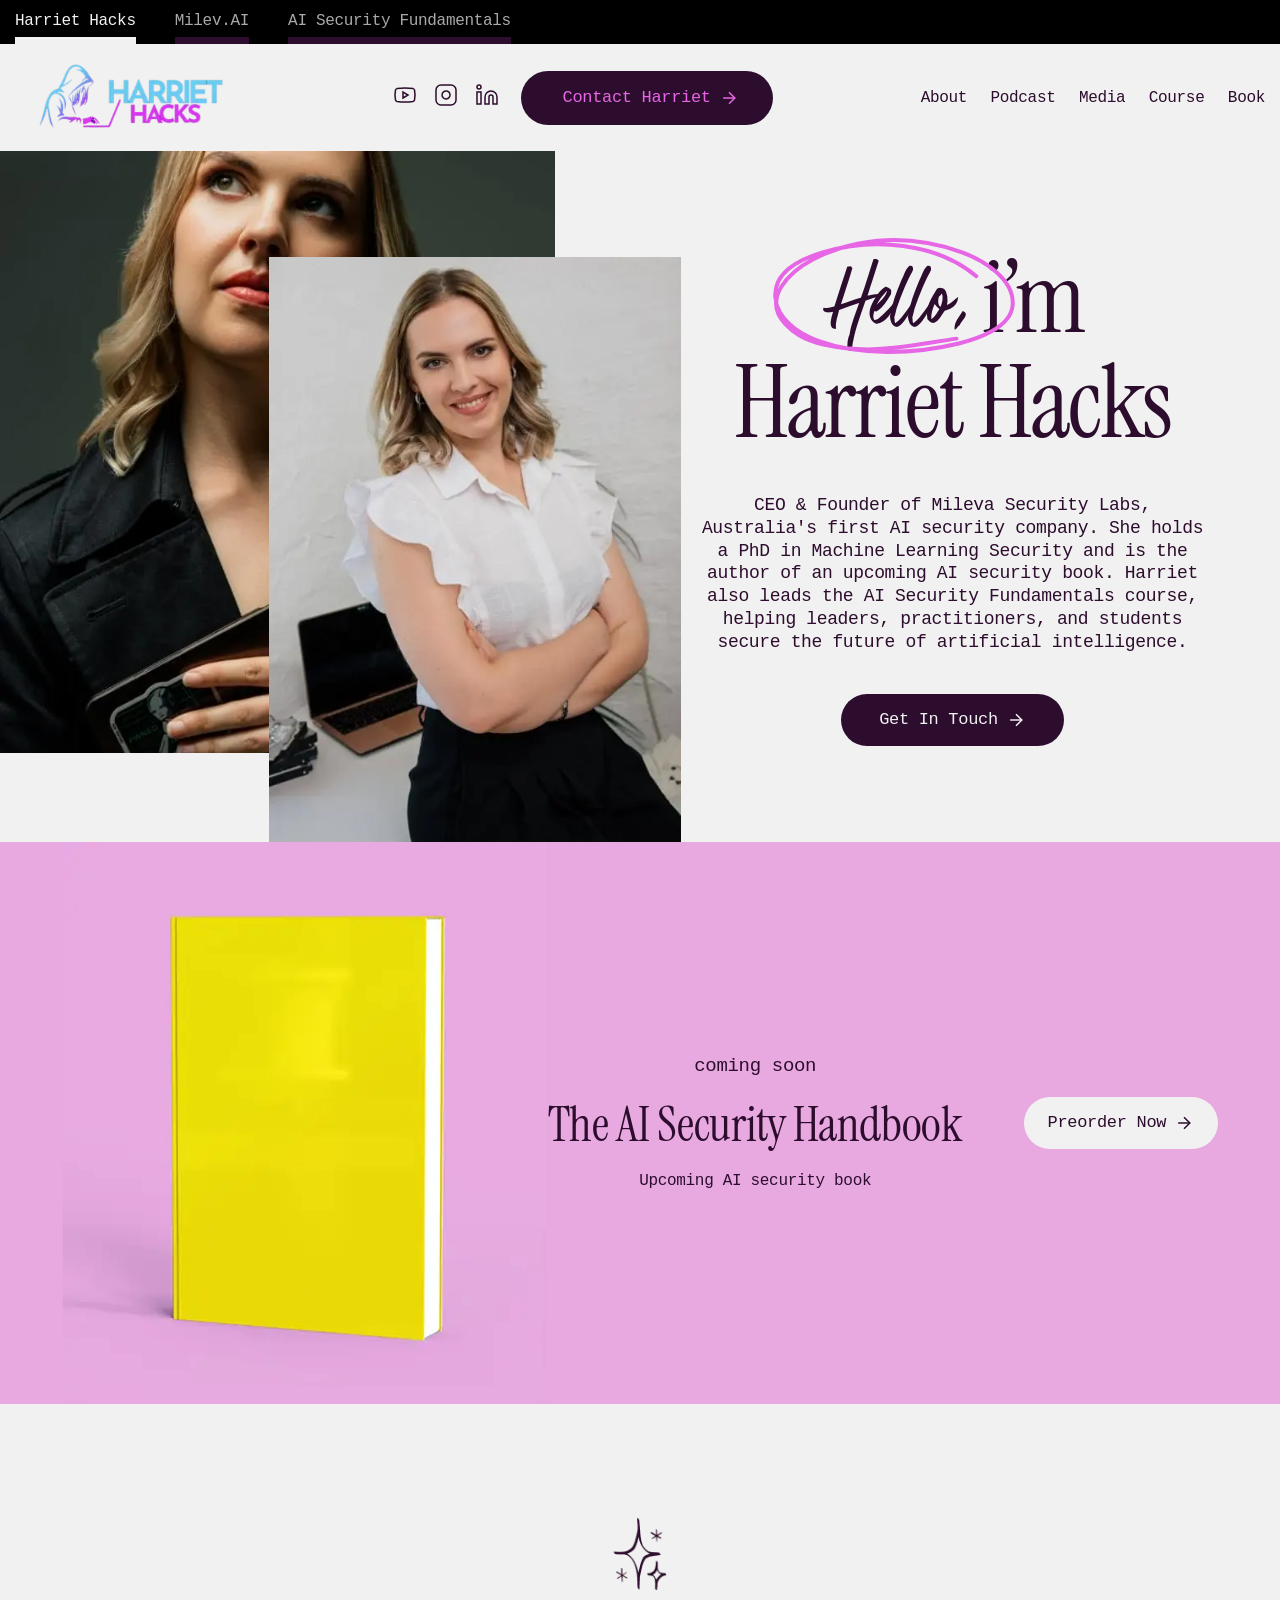
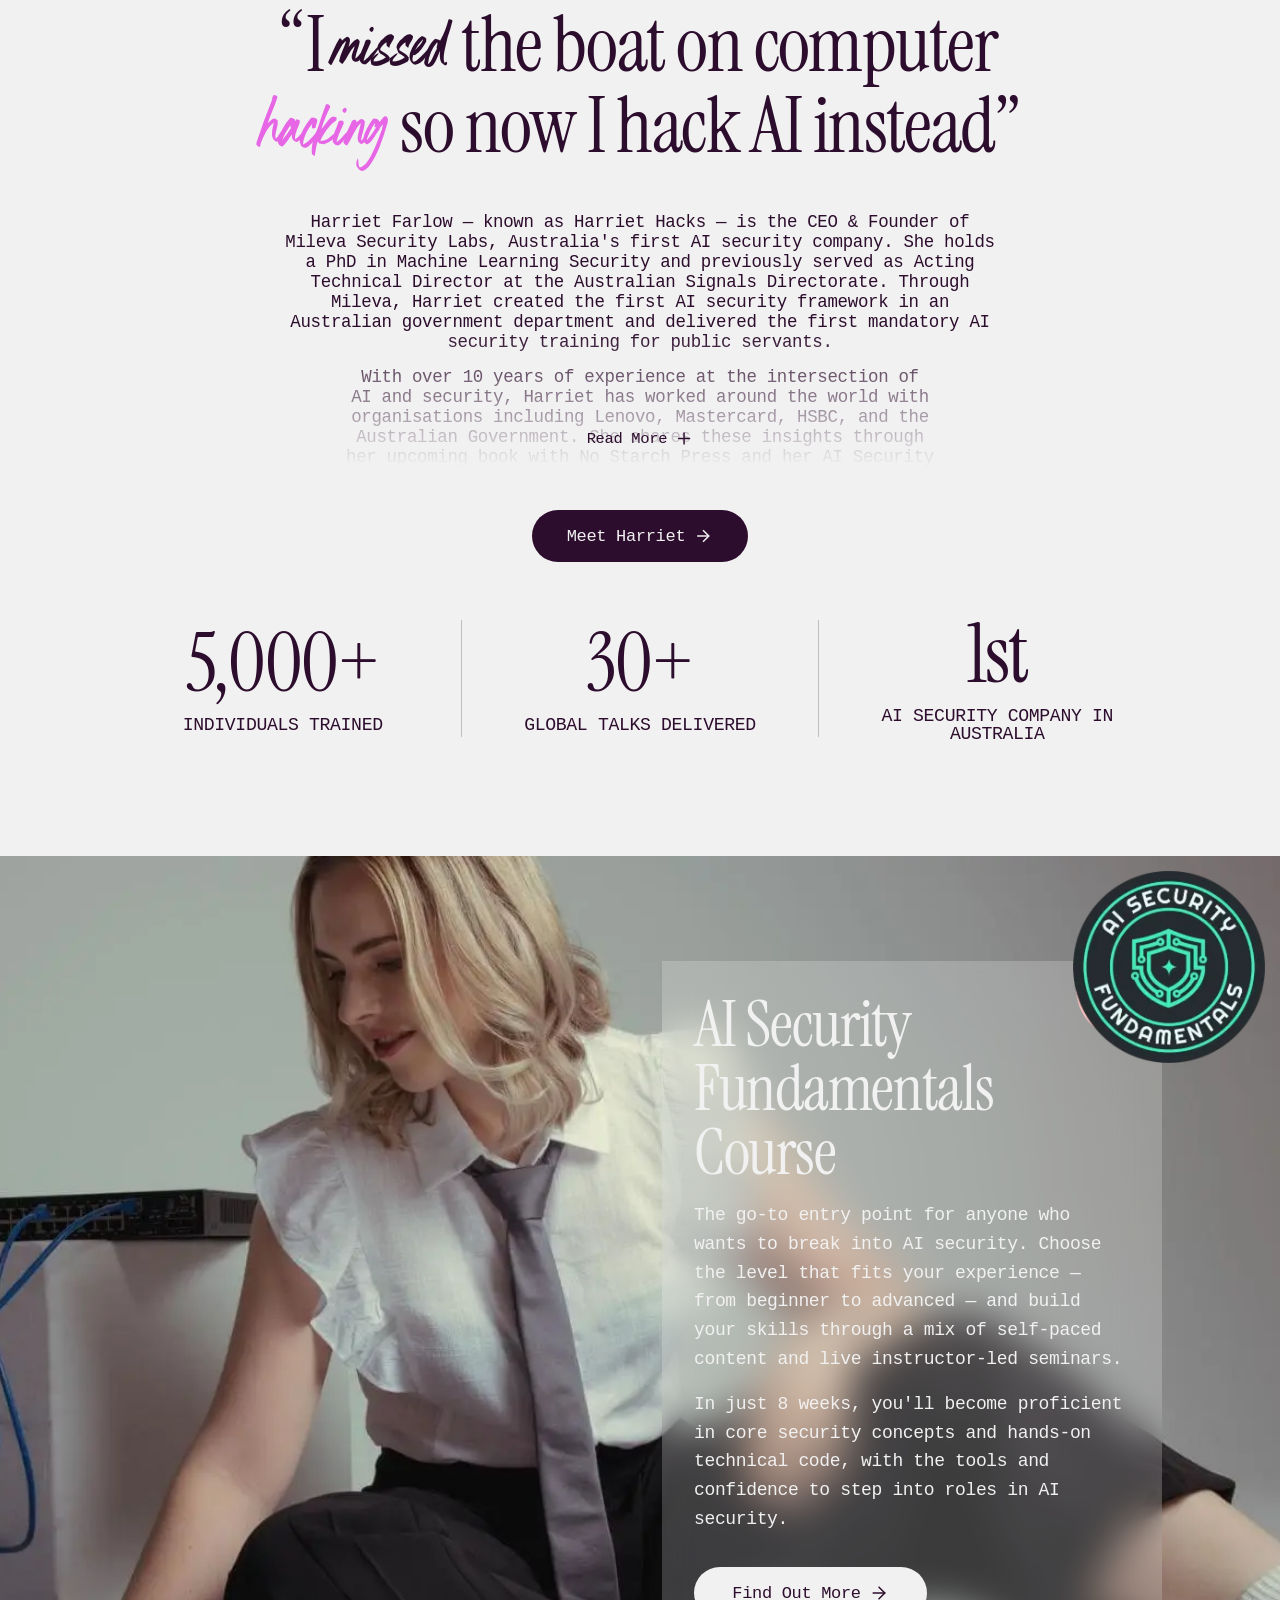
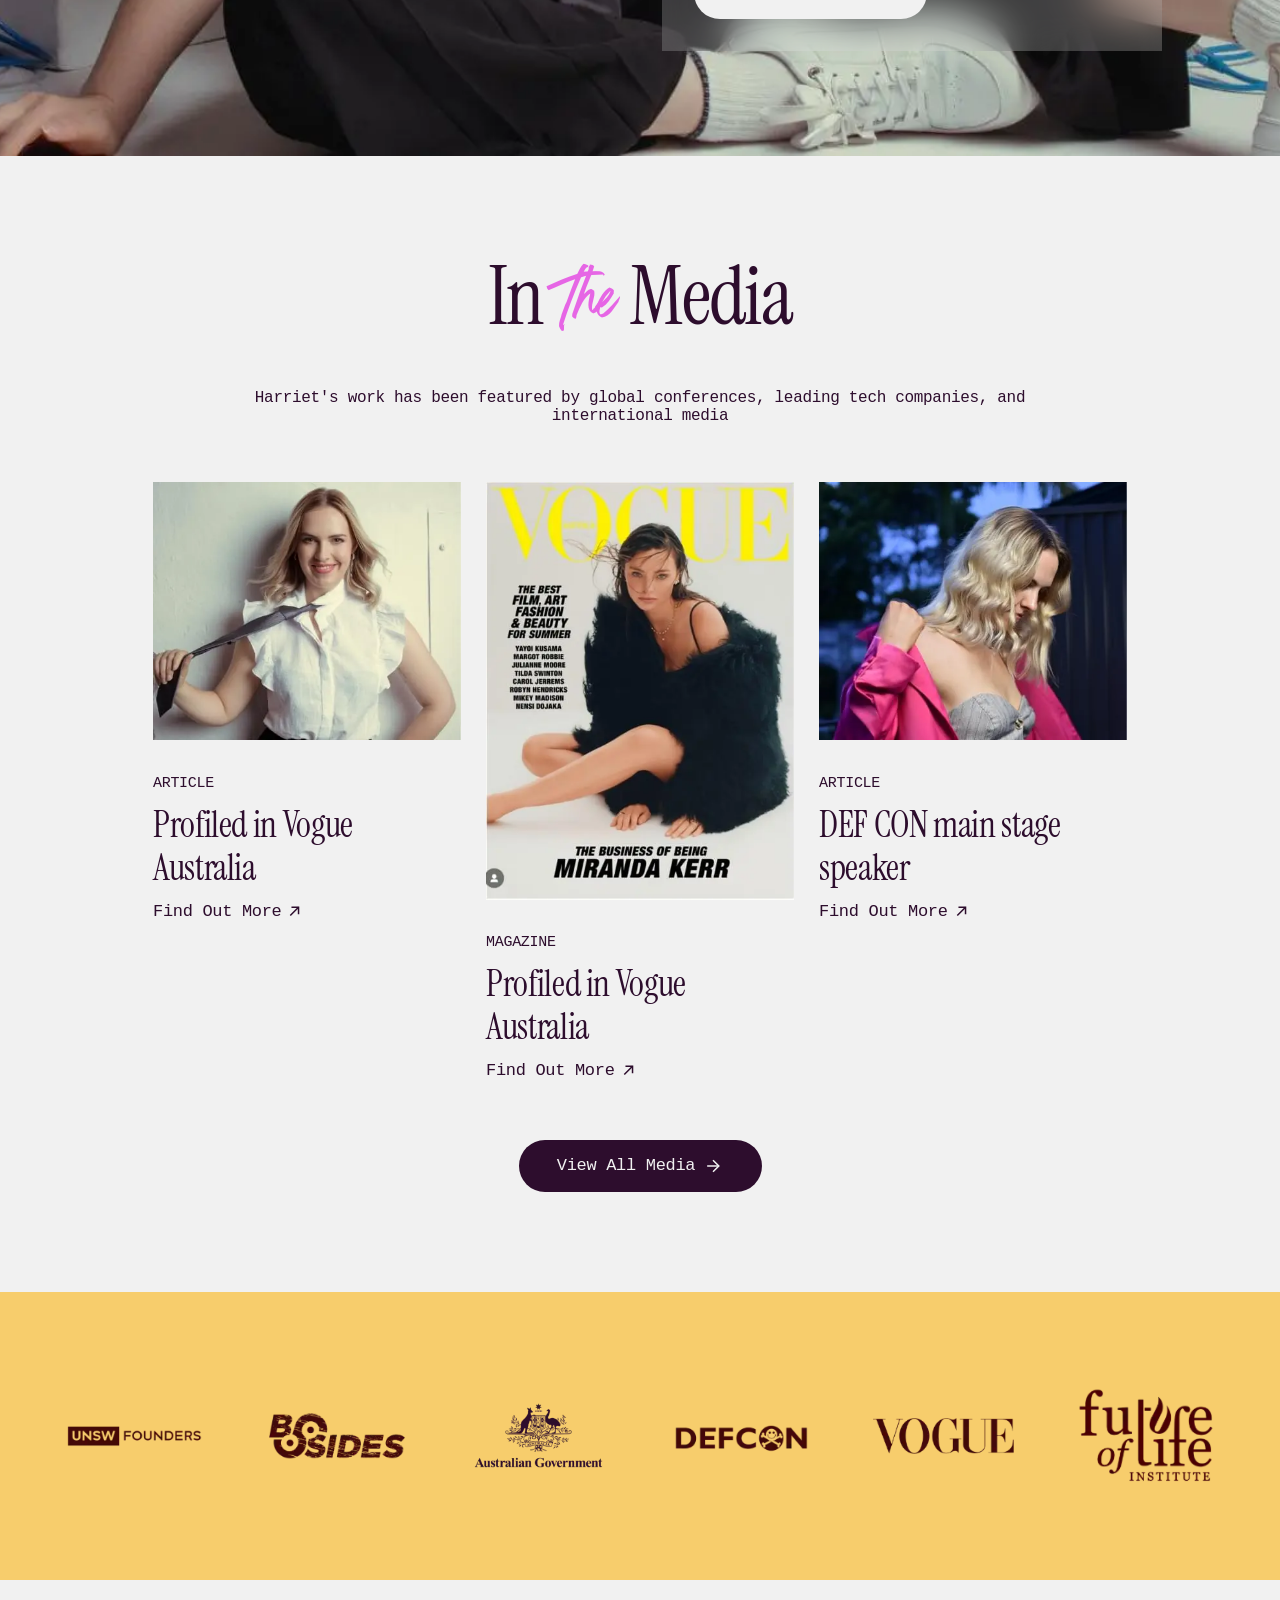
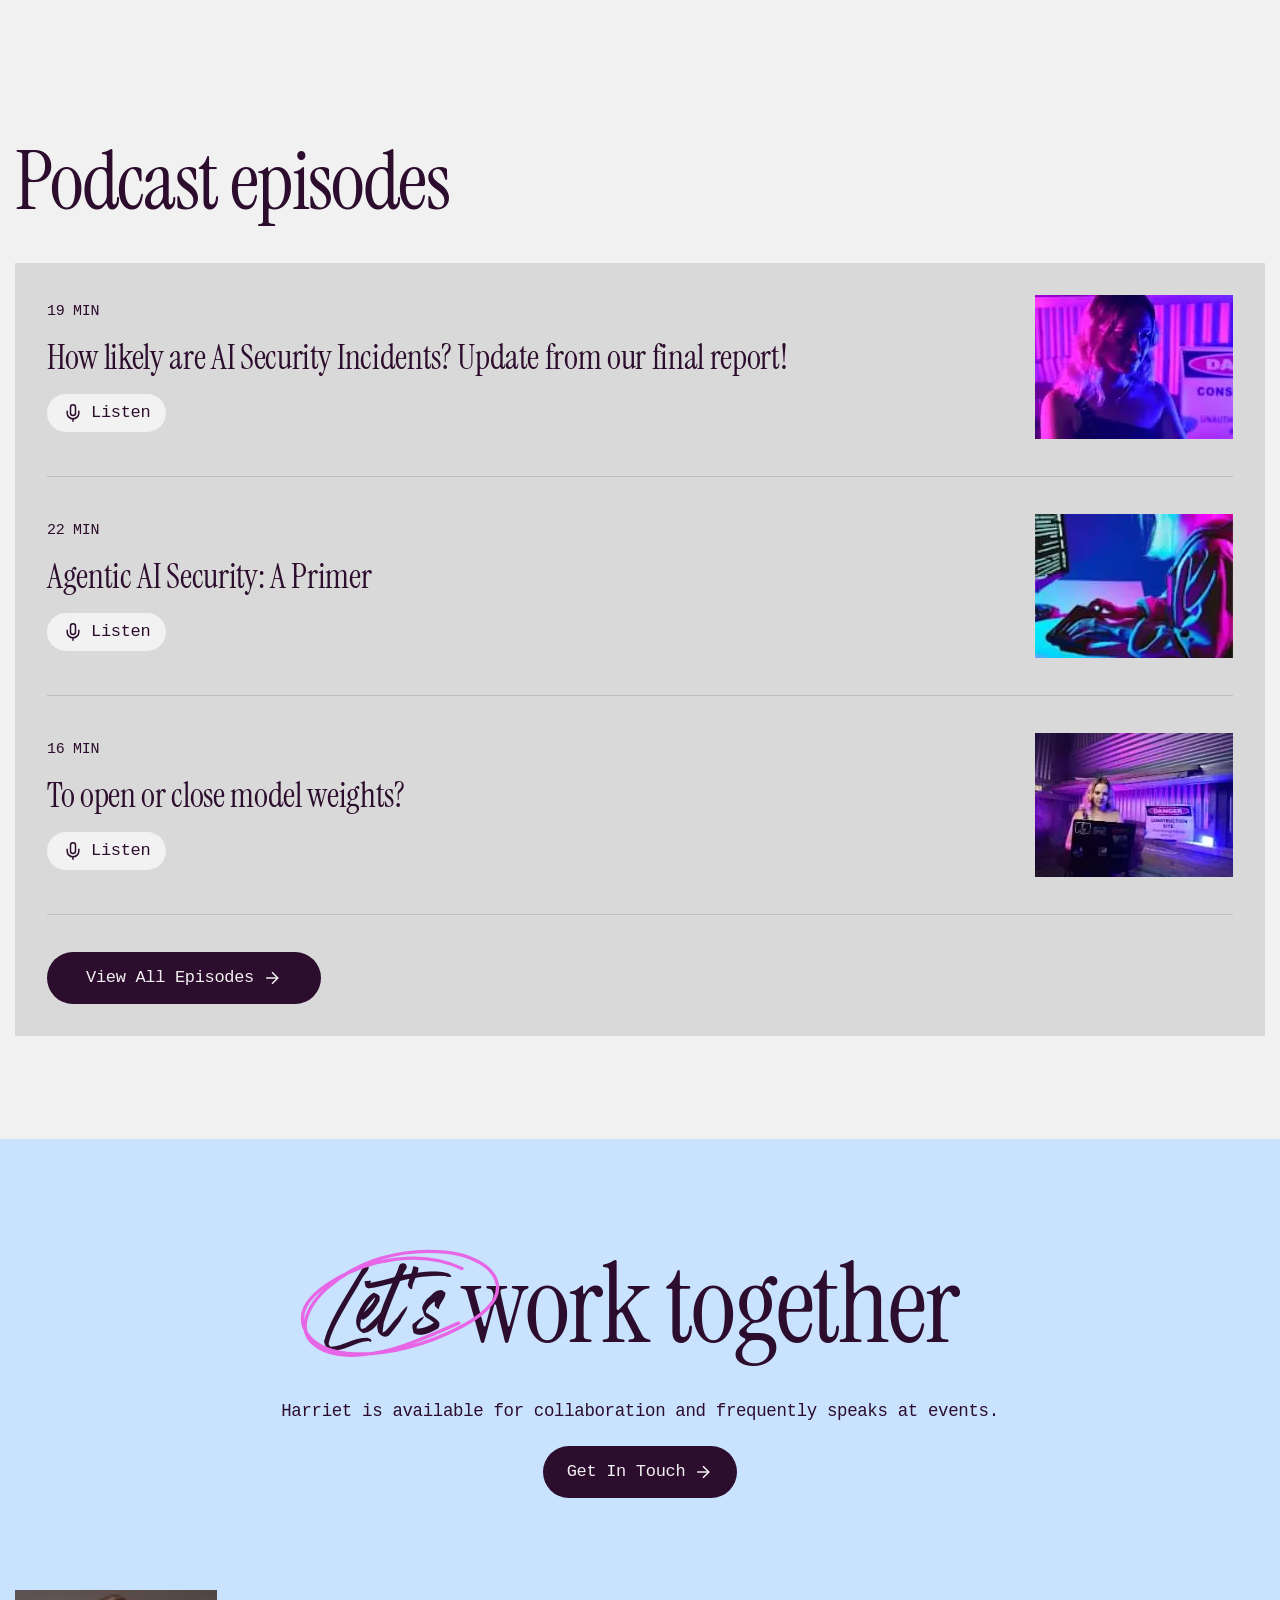
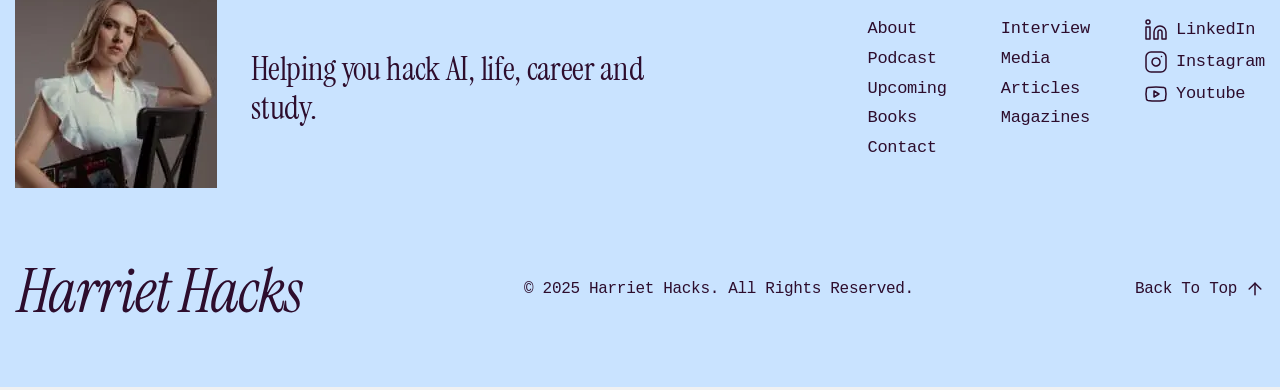
==== commit e980b07c: "check" ====
--- a/index.html
+++ b/index.html
@@ -10,7 +10,7 @@
 
 	<link rel="shortcut icon" href="favicon.ico">
 	<meta name="viewport" content="width=device-width, initial-scale=1.0">
-	<link rel="stylesheet" href="css/style.min.css?_v=20251006043159">
+	<link rel="stylesheet" href="css/style.min.css?_v=20251016132037">
 </head>
 
 <body>
@@ -131,7 +131,11 @@
 			</section>
 			<section class="soon">
 				<div class="soon__container">
+
 					<div class="soon__content">
+						<div class="soon__image">
+							<picture><source srcset="img/soon/book-test.webp" type="image/webp"><img src="img/soon/book-test.png" alt="Book"></picture>
+						</div>
 						<div class="soon__text">
 							<span class="soon__label">coming soon</span>
 							<div class="soon__title-wrapper">
@@ -603,7 +607,7 @@
 			</div>
 		</footer>
 	</div>
-	<script src="js/app.min.js?_v=20251006043159"></script>
+	<script src="js/app.min.js?_v=20251016132037"></script>
 </body>
 
 </html>
--- a/css/style.min.css
+++ b/css/style.min.css
@@ -1 +1 @@
-@font-face{font-family:"Instrument Serif";src:url(../fonts/InstrumentSerif-Regular.woff2) format("woff2");font-weight:400;font-style:normal;display:swap}@font-face{font-family:BostonSkylineClean;src:url(../fonts/BostonSkylineClean.woff2) format("woff2");font-weight:400;font-style:normal;display:swap}@font-face{font-family:"IBM Plex Mono",monospace;src:url(../fonts/IBMPlexMono-Regular.woff2) format("woff2");font-weight:400;font-style:normal;display:swap}@font-face{font-family:"IBM Plex Mono",monospace;src:url(../fonts/IBMPlexMono-Medium.woff2) format("woff2");font-weight:500;font-style:normal;display:swap}@font-face{font-family:"IBM Plex Mono",monospace;src:url(../fonts/IBMPlexMono-SemiBold.woff2) format("woff2");font-weight:600;font-style:normal;display:swap}[class*=-ibg]{position:relative;height:100%}[class*=-ibg] img{position:absolute;width:100%;height:100%;top:0;left:0;-o-object-fit:cover;object-fit:cover}[class*=-ibg_contain] img{-o-object-fit:contain;object-fit:contain}.btn{overflow:hidden;display:-webkit-box;display:-ms-flexbox;display:flex;position:relative;-webkit-box-align:center;-ms-flex-align:center;align-items:center;-webkit-box-pack:center;-ms-flex-pack:center;justify-content:center;padding:1rem 1.5rem;gap:.5rem;font-size:1.0625rem;cursor:pointer;background-color:#2d0d2d;position:relative;color:#f1f1f1;border-radius:100px;-webkit-transition:-webkit-transform .3s ease 0s;transition:-webkit-transform .3s ease 0s;transition:transform .3s ease 0s;transition:transform .3s ease 0s,-webkit-transform .3s ease 0s}.btn::before{content:"";position:absolute;top:0;left:-100%;width:100%;height:100%;background:-webkit-gradient(linear,left top,right top,from(transparent),color-stop(rgba(255,255,255,.4)),to(transparent));background:linear-gradient(90deg,transparent,rgba(255,255,255,.4),transparent);-webkit-transition:left .5s ease;transition:left .5s ease}.btn:hover{-webkit-transform:scale(1.05);-ms-transform:scale(1.05);transform:scale(1.05);-webkit-box-shadow:0 10px 25px rgba(139,92,246,.3);box-shadow:0 10px 25px rgba(139,92,246,.3)}.btn:hover::before{left:100%}.btn svg path{stroke:#f1f1f1}.btn_accent{color:#e666e5}.btn_accent svg path{stroke:#e666e5}.btn_white{background-color:#f1f1f1;color:#2d0d2d}.btn_white svg path{stroke:#2d0d2d}.hack{display:-webkit-box;display:-ms-flexbox;display:flex;-webkit-box-align:center;-ms-flex-align:center;align-items:center;overflow:hidden;background-color:#e666e5;white-space:nowrap;font-family:"Instrument Serif",serif}@supports (font-size:clamp(2.25rem ,1.8308383234rem + 2.0958083832vw ,4rem)){.hack{font-size:clamp(2.25rem ,1.8308383234rem + 2.0958083832vw ,4rem)}}@supports not (font-size:clamp(2.25rem ,1.8308383234rem + 2.0958083832vw ,4rem)){.hack{font-size:calc(2.25rem + 1.75*(100vw - 20rem)/ 83.5)}}.hack{line-height:1.296875%;color:#2d0d2d;gap:2rem}.hack__item{display:-webkit-box;display:-ms-flexbox;display:flex;-webkit-box-align:center;-ms-flex-align:center;align-items:center;-webkit-box-pack:center;-ms-flex-pack:center;justify-content:center;gap:2rem;padding-block:.875rem}.hack__boston{font-family:BostonSkylineClean}.hack__white{color:#f1f1f1}@supports (width:clamp(2.25rem ,2.0553892216rem + 0.9730538922vw ,3.0625rem)){.hack img{width:clamp(2.25rem ,2.0553892216rem + .9730538922vw ,3.0625rem)}}@supports not (width:clamp(2.25rem ,2.0553892216rem + 0.9730538922vw ,3.0625rem)){.hack img{width:calc(2.25rem + .8125*(100vw - 20rem)/ 83.5)}}@supports (height:clamp(3.125rem ,2.870508982rem + 1.2724550898vw ,4.1875rem)){.hack img{height:clamp(3.125rem ,2.870508982rem + 1.2724550898vw ,4.1875rem)}}@supports not (height:clamp(3.125rem ,2.870508982rem + 1.2724550898vw ,4.1875rem)){.hack img{height:calc(3.125rem + 1.0625*(100vw - 20rem)/ 83.5)}}.pagination__list{display:-webkit-box;display:-ms-flexbox;display:flex;-webkit-box-align:center;-ms-flex-align:center;align-items:center;gap:.5rem}.pagination__link{font-family:"Instrument Serif",serif}@supports (font-size:clamp(1.5rem ,1.3203592814rem + 0.8982035928vw ,2.25rem)){.pagination__link{font-size:clamp(1.5rem ,1.3203592814rem + .8982035928vw ,2.25rem)}}@supports not (font-size:clamp(1.5rem ,1.3203592814rem + 0.8982035928vw ,2.25rem)){.pagination__link{font-size:calc(1.5rem + .75*(100vw - 20rem)/ 83.5)}}.pagination__link{line-height:1.19;color:#968696;text-decoration:none;-webkit-transition:color .3s ease;transition:color .3s ease}.pagination__link:hover{color:#2d0d2d;text-decoration:underline;text-underline-offset:.25rem;text-decoration-thickness:.125rem}.pagination__link_active{color:#2d0d2d}.article{display:-webkit-box;display:-ms-flexbox;display:flex;-webkit-box-orient:vertical;-webkit-box-direction:normal;-ms-flex-direction:column;flex-direction:column}@supports (margin-bottom:clamp(1.5rem ,1.2604790419rem + 1.1976047904vw ,2.5rem)){.article__img{margin-bottom:clamp(1.5rem ,1.2604790419rem + 1.1976047904vw ,2.5rem)}}@supports not (margin-bottom:clamp(1.5rem ,1.2604790419rem + 1.1976047904vw ,2.5rem)){.article__img{margin-bottom:calc(1.5rem + 1*(100vw - 20rem)/ 83.5)}}.article__img img{width:100%;height:auto;-webkit-transition:opacity .3s ease;transition:opacity .3s ease;opacity:0}.article__img img.loaded{opacity:1}.article__label{margin-bottom:.75rem;display:block;letter-spacing:-.02em;font-size:.9375rem;line-height:1.4;text-transform:uppercase}.article__title{font-family:"Instrument Serif",serif}@supports (font-size:clamp(1.5rem ,1.3203592814rem + 0.8982035928vw ,2.25rem)){.article__title{font-size:clamp(1.5rem ,1.3203592814rem + .8982035928vw ,2.25rem)}}@supports not (font-size:clamp(1.5rem ,1.3203592814rem + 0.8982035928vw ,2.25rem)){.article__title{font-size:calc(1.5rem + .75*(100vw - 20rem)/ 83.5)}}.article__title{line-height:1.3;letter-spacing:-.02em;margin-bottom:1rem}.article__link{font-weight:500;font-size:1.0625rem;line-height:1.3;text-decoration:none;-webkit-transition:color .3s ease;transition:color .3s ease;display:-webkit-box;display:-ms-flexbox;display:flex;-webkit-box-align:center;-ms-flex-align:center;align-items:center;gap:.5rem}.article__link svg{width:1.25rem;height:1.25rem}.timer{padding:1rem 1.5rem;display:-webkit-box;display:-ms-flexbox;display:flex;-webkit-box-align:center;-ms-flex-align:center;align-items:center;-webkit-box-pack:center;-ms-flex-pack:center;justify-content:center;gap:1.125rem;border:1px solid #bfbfbf;border-radius:1rem}.timer__item{display:-webkit-box;display:-ms-flexbox;display:flex;-webkit-box-orient:vertical;-webkit-box-direction:normal;-ms-flex-direction:column;flex-direction:column;-webkit-box-align:center;-ms-flex-align:center;align-items:center;-webkit-box-pack:center;-ms-flex-pack:center;justify-content:center;gap:.25rem;line-height:1;font-size:.9375rem}@supports (font-size:clamp(1.625rem ,1.5351796407rem + 0.4491017964vw ,2rem)){.timer__item span:first-child{font-size:clamp(1.625rem ,1.5351796407rem + .4491017964vw ,2rem)}}@supports not (font-size:clamp(1.625rem ,1.5351796407rem + 0.4491017964vw ,2rem)){.timer__item span:first-child{font-size:calc(1.625rem + .375*(100vw - 20rem)/ 83.5)}}.timer__item span:first-child{letter-spacing:-.01em}.headings-list{display:-webkit-box;display:-ms-flexbox;display:flex;-webkit-box-orient:vertical;-webkit-box-direction:normal;-ms-flex-direction:column;flex-direction:column}@supports (gap:clamp(1.25rem ,1.0703592814rem + 0.8982035928vw ,2rem)){.headings-list{gap:clamp(1.25rem ,1.0703592814rem + .8982035928vw ,2rem)}}@supports not (gap:clamp(1.25rem ,1.0703592814rem + 0.8982035928vw ,2rem)){.headings-list{gap:calc(1.25rem + .75*(100vw - 20rem)/ 83.5)}}.headings-list__item{display:-ms-grid;display:grid}@supports (gap:clamp(1.25rem ,1.0703592814rem + 0.8982035928vw ,2rem)){.headings-list__item{gap:clamp(1.25rem ,1.0703592814rem + .8982035928vw ,2rem)}}@supports not (gap:clamp(1.25rem ,1.0703592814rem + 0.8982035928vw ,2rem)){.headings-list__item{gap:calc(1.25rem + .75*(100vw - 20rem)/ 83.5)}}.headings-list__header{display:-webkit-box;display:-ms-flexbox;display:flex;-webkit-box-align:center;-ms-flex-align:center;align-items:center}@supports (gap:clamp(1rem ,0.880239521rem + 0.5988023952vw ,1.5rem)){.headings-list__header{gap:clamp(1rem ,.880239521rem + .5988023952vw ,1.5rem)}}@supports not (gap:clamp(1rem ,0.880239521rem + 0.5988023952vw ,1.5rem)){.headings-list__header{gap:calc(1rem + .5*(100vw - 20rem)/ 83.5)}}.headings-list__number{text-transform:uppercase}@supports (font-size:clamp(0.8125rem ,0.7825598802rem + 0.1497005988vw ,0.9375rem)){.headings-list__number{font-size:clamp(.8125rem ,.7825598802rem + .1497005988vw ,.9375rem)}}@supports not (font-size:clamp(0.8125rem ,0.7825598802rem + 0.1497005988vw ,0.9375rem)){.headings-list__number{font-size:calc(.8125rem + .125*(100vw - 20rem)/ 83.5)}}.headings-list__number{letter-spacing:-.02em;background-color:#e666e5;color:#2d0d2d}@supports (padding:clamp(0.375rem ,0.3450598802rem + 0.1497005988vw ,0.5rem)){.headings-list__number{padding:clamp(.375rem ,.3450598802rem + .1497005988vw ,.5rem)}}@supports not (padding:clamp(0.375rem ,0.3450598802rem + 0.1497005988vw ,0.5rem)){.headings-list__number{padding:calc(.375rem + .125*(100vw - 20rem)/ 83.5)}}.headings-list__number{white-space:nowrap}.headings-list__title{font-weight:600}@supports (font-size:clamp(1rem ,0.9700598802rem + 0.1497005988vw ,1.125rem)){.headings-list__title{font-size:clamp(1rem ,.9700598802rem + .1497005988vw ,1.125rem)}}@supports not (font-size:clamp(1rem ,0.9700598802rem + 0.1497005988vw ,1.125rem)){.headings-list__title{font-size:calc(1rem + .125*(100vw - 20rem)/ 83.5)}}.headings-list__title{letter-spacing:-.02em}@supports (font-size:clamp(1rem ,0.9700598802rem + 0.1497005988vw ,1.125rem)){.headings-list__text p{font-size:clamp(1rem ,.9700598802rem + .1497005988vw ,1.125rem)}}@supports not (font-size:clamp(1rem ,0.9700598802rem + 0.1497005988vw ,1.125rem)){.headings-list__text p{font-size:calc(1rem + .125*(100vw - 20rem)/ 83.5)}}.headings-list__text p{line-height:1.27;letter-spacing:-.02em}.ol{display:-webkit-box;display:-ms-flexbox;display:flex;-webkit-box-orient:vertical;-webkit-box-direction:normal;-ms-flex-direction:column;flex-direction:column}@supports (gap:clamp(1.25rem ,1.0703592814rem + 0.8982035928vw ,2rem)){.ol{gap:clamp(1.25rem ,1.0703592814rem + .8982035928vw ,2rem)}}@supports not (gap:clamp(1.25rem ,1.0703592814rem + 0.8982035928vw ,2rem)){.ol{gap:calc(1.25rem + .75*(100vw - 20rem)/ 83.5)}}.ol__item{display:-webkit-box;display:-ms-flexbox;display:flex;-webkit-box-align:start;-ms-flex-align:start;align-items:start}@supports (gap:clamp(0.75rem ,0.6901197605rem + 0.2994011976vw ,1rem)){.ol__item{gap:clamp(.75rem ,.6901197605rem + .2994011976vw ,1rem)}}@supports not (gap:clamp(0.75rem ,0.6901197605rem + 0.2994011976vw ,1rem)){.ol__item{gap:calc(.75rem + .25*(100vw - 20rem)/ 83.5)}}@supports (width:clamp(1.25rem ,1.1901197605rem + 0.2994011976vw ,1.5rem)){.ol__number{width:clamp(1.25rem ,1.1901197605rem + .2994011976vw ,1.5rem)}}@supports not (width:clamp(1.25rem ,1.1901197605rem + 0.2994011976vw ,1.5rem)){.ol__number{width:calc(1.25rem + .25*(100vw - 20rem)/ 83.5)}}@supports (height:clamp(1.25rem ,1.1901197605rem + 0.2994011976vw ,1.5rem)){.ol__number{height:clamp(1.25rem ,1.1901197605rem + .2994011976vw ,1.5rem)}}@supports not (height:clamp(1.25rem ,1.1901197605rem + 0.2994011976vw ,1.5rem)){.ol__number{height:calc(1.25rem + .25*(100vw - 20rem)/ 83.5)}}.ol__number{display:-webkit-box;display:-ms-flexbox;display:flex;-webkit-box-align:center;-ms-flex-align:center;align-items:center;-webkit-box-pack:center;-ms-flex-pack:center;justify-content:center;-ms-flex-negative:0;flex-shrink:0}@supports (font-size:clamp(0.875rem ,0.8151197605rem + 0.2994011976vw ,1.125rem)){.ol__number{font-size:clamp(.875rem ,.8151197605rem + .2994011976vw ,1.125rem)}}@supports not (font-size:clamp(0.875rem ,0.8151197605rem + 0.2994011976vw ,1.125rem)){.ol__number{font-size:calc(.875rem + .25*(100vw - 20rem)/ 83.5)}}.ol__number{letter-spacing:-.02em;background-color:#2d0d2d;color:#f1f1f1;border-radius:50%}@supports (font-size:clamp(1rem ,0.9700598802rem + 0.1497005988vw ,1.125rem)){.ol__text p{font-size:clamp(1rem ,.9700598802rem + .1497005988vw ,1.125rem)}}@supports not (font-size:clamp(1rem ,0.9700598802rem + 0.1497005988vw ,1.125rem)){.ol__text p{font-size:calc(1rem + .125*(100vw - 20rem)/ 83.5)}}.ol__text p{line-height:1.27;letter-spacing:-.02em}.header{color:#f1f1f1;font-weight:500;z-index:50}.header__top{background-color:#000}.header__container{display:-webkit-box;display:-ms-flexbox;display:flex;-webkit-box-align:center;-ms-flex-align:center;align-items:center;-webkit-box-pack:justify;-ms-flex-pack:justify;justify-content:space-between;gap:.625rem}.header__top-list{padding-top:.75rem;display:-webkit-box;display:-ms-flexbox;display:flex;-webkit-box-align:center;-ms-flex-align:center;align-items:center}@supports (gap:clamp(1.5rem ,1.1856287425rem + 1.5718562874vw ,2.8125rem)){.header__top-list{gap:clamp(1.5rem ,1.1856287425rem + 1.5718562874vw ,2.8125rem)}}@supports not (gap:clamp(1.5rem ,1.1856287425rem + 1.5718562874vw ,2.8125rem)){.header__top-list{gap:calc(1.5rem + 1.3125*(100vw - 20rem)/ 83.5)}}.header__top-list{font-size:1rem}.header__top-item{height:100%;display:-webkit-box;display:-ms-flexbox;display:flex;-webkit-box-align:center;-ms-flex-align:center;align-items:center}.header__top-link{height:100%;padding-bottom:.875rem;display:block;position:relative;color:rgba(241,241,241,.7)}.header__top-link::before{content:"";position:absolute;bottom:0;left:0;width:100%;height:.4375rem;background-color:#2d0d2d;-webkit-transition:background .3s ease 0s;transition:background .3s ease 0s}.header__top-link_active{color:#f1f1f1}.header__top-link_active::before{background-color:#f1f1f1}.header__main{color:#2d0d2d}@supports (padding-block:clamp(1.25rem ,0.9505988024rem + 1.497005988vw ,2.5rem)){.header_padding .header__main{padding-block:clamp(1.25rem ,.9505988024rem + 1.497005988vw ,2.5rem)}}@supports not (padding-block:clamp(1.25rem ,0.9505988024rem + 1.497005988vw ,2.5rem)){.header_padding .header__main{padding-block:calc(1.25rem + 1.25*(100vw - 20rem)/ 83.5)}}.header__logo{-webkit-transition:scale .3s ease 0s;transition:scale .3s ease 0s;will-change:scale}.header__logo:hover{scale:1.05}.header__logo img{width:100%;height:auto}@supports (max-width:clamp(12.5rem ,11.871257485rem + 3.1437125749vw ,15.125rem)){.header__logo img{max-width:clamp(12.5rem ,11.871257485rem + 3.1437125749vw ,15.125rem)}}@supports not (max-width:clamp(12.5rem ,11.871257485rem + 3.1437125749vw ,15.125rem)){.header__logo img{max-width:calc(12.5rem + 2.625*(100vw - 20rem)/ 83.5)}}.header__nav-list{display:-webkit-box;display:-ms-flexbox;display:flex;-webkit-box-align:center;-ms-flex-align:center;align-items:center}@supports (gap:clamp(1.25rem ,0.3928930158rem + 1.3392558202vw ,2rem)){.header__nav-list{gap:clamp(1.25rem ,.3928930158rem + 1.3392558202vw ,2rem)}}@supports not (gap:clamp(1.25rem ,0.3928930158rem + 1.3392558202vw ,2rem)){.header__nav-list{gap:calc(1.25rem + .75*(100vw - 63.99875rem)/ 56.00125)}}.header__nav-link{-webkit-transition:all .3s ease 0s;transition:all .3s ease 0s;padding-bottom:.375rem;position:relative}.header__nav-link::before{content:"";position:absolute;bottom:0;left:50%;width:0;-webkit-transform:translateX(-50%);-ms-transform:translateX(-50%);transform:translateX(-50%);height:.125rem;background-color:#2d0d2d;-webkit-transition:all .3s ease 0s;transition:all .3s ease 0s}.header__actions{display:-webkit-box;display:-ms-flexbox;display:flex;-webkit-box-align:center;-ms-flex-align:center;align-items:center}@supports (gap:clamp(1rem ,0.880239521rem + 0.5988023952vw ,1.5rem)){.header__actions{gap:clamp(1rem ,.880239521rem + .5988023952vw ,1.5rem)}}@supports not (gap:clamp(1rem ,0.880239521rem + 0.5988023952vw ,1.5rem)){.header__actions{gap:calc(1rem + .5*(100vw - 20rem)/ 83.5)}}.header__socials{display:-webkit-box;display:-ms-flexbox;display:flex;-webkit-box-align:center;-ms-flex-align:center;align-items:center}@supports (gap:clamp(0.875rem ,0.1607441798rem + 1.1160465168vw ,1.5rem)){.header__socials{gap:clamp(.875rem ,.1607441798rem + 1.1160465168vw ,1.5rem)}}@supports not (gap:clamp(0.875rem ,0.1607441798rem + 1.1160465168vw ,1.5rem)){.header__socials{gap:calc(.875rem + .625*(100vw - 63.99875rem)/ 56.00125)}}.header__contact-btn{padding-left:2.625rem;padding-right:2.125rem;padding-block:1.0625rem}.header__mobile{display:none}.header__mobile-title{padding-top:.75rem;font-size:1.5rem;font-weight:600;color:#f1f1f1;padding-bottom:1.375rem;border-bottom:1px solid hsla(0,0%,100%,.1);width:100%;text-align:center}.icon-menu{display:none}@supports (padding-top:clamp(3.125rem ,2.0770958084rem + 5.2395209581vw ,7.5rem)){.footer{padding-top:clamp(3.125rem ,2.0770958084rem + 5.2395209581vw ,7.5rem)}}@supports not (padding-top:clamp(3.125rem ,2.0770958084rem + 5.2395209581vw ,7.5rem)){.footer{padding-top:calc(3.125rem + 4.375*(100vw - 20rem)/ 83.5)}}.footer{background-color:#c9e3ff;padding-bottom:3.125rem}@supports (margin-bottom:clamp(1.25rem ,-0.247005988rem + 7.4850299401vw ,7.5rem)){.footer__top{margin-bottom:clamp(1.25rem ,-.247005988rem + 7.4850299401vw ,7.5rem)}}@supports not (margin-bottom:clamp(1.25rem ,-0.247005988rem + 7.4850299401vw ,7.5rem)){.footer__top{margin-bottom:calc(1.25rem + 6.25*(100vw - 20rem)/ 83.5)}}.footer__top{display:-webkit-box;display:-ms-flexbox;display:flex;-webkit-box-orient:vertical;-webkit-box-direction:normal;-ms-flex-direction:column;flex-direction:column;-webkit-box-align:center;-ms-flex-align:center;align-items:center;text-align:center;-webkit-box-pack:center;-ms-flex-pack:center;justify-content:center;gap:1.5rem}@supports (font-size:clamp(3.75rem ,2.7020958084rem + 5.2395209581vw ,8.125rem)){.footer__title{font-size:clamp(3.75rem ,2.7020958084rem + 5.2395209581vw ,8.125rem)}}@supports not (font-size:clamp(3.75rem ,2.7020958084rem + 5.2395209581vw ,8.125rem)){.footer__title{font-size:calc(3.75rem + 4.375*(100vw - 20rem)/ 83.5)}}.footer__title{font-family:"Instrument Serif",serif;line-height:1.2;letter-spacing:-.02em}.footer__title span{font-family:BostonSkylineClean;position:relative}.footer__title span::after{content:"";position:absolute}@supports (width:clamp(6.25rem ,3.8547904192rem + 11.9760479042vw ,16.25rem)){.footer__title span::after{width:clamp(6.25rem ,3.8547904192rem + 11.9760479042vw ,16.25rem)}}@supports not (width:clamp(6.25rem ,3.8547904192rem + 11.9760479042vw ,16.25rem)){.footer__title span::after{width:calc(6.25rem + 10*(100vw - 20rem)/ 83.5)}}@supports (height:clamp(4.6875rem ,3.564745509rem + 5.6137724551vw ,9.375rem)){.footer__title span::after{height:clamp(4.6875rem ,3.564745509rem + 5.6137724551vw ,9.375rem)}}@supports not (height:clamp(4.6875rem ,3.564745509rem + 5.6137724551vw ,9.375rem)){.footer__title span::after{height:calc(4.6875rem + 4.6875*(100vw - 20rem)/ 83.5)}}.footer__title span::after{z-index:5;top:0;left:-25%;background:url(../img/icons/lines-vector.svg) center/100% no-repeat}@supports (font-size:clamp(1rem ,0.9700598802rem + 0.1497005988vw ,1.125rem)){.footer__desc{font-size:clamp(1rem ,.9700598802rem + .1497005988vw ,1.125rem)}}@supports not (font-size:clamp(1rem ,0.9700598802rem + 0.1497005988vw ,1.125rem)){.footer__desc{font-size:calc(1rem + .125*(100vw - 20rem)/ 83.5)}}.footer__desc{line-height:1.27;letter-spacing:-.02em}.footer__row{display:-webkit-box;display:-ms-flexbox;display:flex;-webkit-box-align:center;-ms-flex-align:center;align-items:center;-webkit-box-pack:justify;-ms-flex-pack:justify;justify-content:space-between;gap:1.25rem}@supports (margin-bottom:clamp(2.5rem ,2.2005988024rem + 1.497005988vw ,3.75rem)){.footer__row{margin-bottom:clamp(2.5rem ,2.2005988024rem + 1.497005988vw ,3.75rem)}}@supports not (margin-bottom:clamp(2.5rem ,2.2005988024rem + 1.497005988vw ,3.75rem)){.footer__row{margin-bottom:calc(2.5rem + 1.25*(100vw - 20rem)/ 83.5)}}.footer__left{display:-webkit-box;display:-ms-flexbox;display:flex;-webkit-box-align:center;-ms-flex-align:center;align-items:center}@supports (gap:clamp(1.25rem ,0.9505988024rem + 1.497005988vw ,2.5rem)){.footer__left{gap:clamp(1.25rem ,.9505988024rem + 1.497005988vw ,2.5rem)}}@supports not (gap:clamp(1.25rem ,0.9505988024rem + 1.497005988vw ,2.5rem)){.footer__left{gap:calc(1.25rem + 1.25*(100vw - 20rem)/ 83.5)}}@supports (font-size:clamp(1.5rem ,1.3203592814rem + 0.8982035928vw ,2.25rem)){.footer__heading{font-size:clamp(1.5rem ,1.3203592814rem + .8982035928vw ,2.25rem)}}@supports not (font-size:clamp(1.5rem ,1.3203592814rem + 0.8982035928vw ,2.25rem)){.footer__heading{font-size:calc(1.5rem + .75*(100vw - 20rem)/ 83.5)}}.footer__heading{line-height:1.19;letter-spacing:-.01em;font-family:"Instrument Serif",serif;max-width:26.25rem}.footer__nav{display:-webkit-box;display:-ms-flexbox;display:flex;-webkit-box-align:start;-ms-flex-align:start;align-items:start}@supports (gap:clamp(2.5rem ,-1.0712791009rem + 5.5802325841vw ,5.625rem)){.footer__nav{gap:clamp(2.5rem ,-1.0712791009rem + 5.5802325841vw ,5.625rem)}}@supports not (gap:clamp(2.5rem ,-1.0712791009rem + 5.5802325841vw ,5.625rem)){.footer__nav{gap:calc(2.5rem + 3.125*(100vw - 63.99875rem)/ 56.00125)}}.footer__nav{-ms-flex-wrap:wrap;flex-wrap:wrap}.footer__list{display:-webkit-box;display:-ms-flexbox;display:flex;-webkit-box-orient:vertical;-webkit-box-direction:normal;-ms-flex-direction:column;flex-direction:column;gap:.5rem}.footer__list-link{font-size:1.0625rem;display:-webkit-box;display:-ms-flexbox;display:flex;-webkit-box-align:center;-ms-flex-align:center;align-items:center;gap:.5rem;line-height:1.29;-webkit-transition:color .3s ease;transition:color .3s ease}.footer__list-link:hover{color:#e666e5}.footer__list-link:hover svg path{-webkit-transition:stroke .3s ease;transition:stroke .3s ease;stroke:#e666e5}.footer__copy{display:-webkit-box;display:-ms-flexbox;display:flex;-webkit-box-align:center;-ms-flex-align:center;align-items:center;gap:1.25rem;-webkit-box-pack:justify;-ms-flex-pack:justify;justify-content:space-between}.footer__logo{-webkit-transition:scale .3s ease 0s;transition:scale .3s ease 0s;will-change:scale}.footer__logo:hover{scale:1.05}.footer__back-to-top{display:-webkit-box;display:-ms-flexbox;display:flex;-webkit-box-align:center;-ms-flex-align:center;align-items:center;gap:.5rem;line-height:1.29;-webkit-transition:color .3s ease;transition:color .3s ease}.footer__back-to-top:hover{color:#e666e5}.footer__back-to-top:hover svg path{-webkit-transition:stroke .3s ease;transition:stroke .3s ease;stroke:#e666e5}.hero{display:-webkit-box;display:-ms-flexbox;display:flex;-webkit-box-align:center;-ms-flex-align:center;align-items:center;max-width:143.75rem;margin-inline:auto}.hero__container{width:100%}.hero__images{max-width:51.625rem;position:relative;width:100%;height:100%}.hero__img{width:100%;height:auto}.hero__img--first{max-width:41.0625rem}@supports (max-width:clamp(26.5625rem ,-5.9989035088rem + 50.8771929825vw ,41.0625rem)){.hero__img--first{max-width:clamp(26.5625rem ,-5.9989035088rem + 50.8771929825vw ,41.0625rem)}}@supports not (max-width:clamp(26.5625rem ,-5.9989035088rem + 50.8771929825vw ,41.0625rem)){.hero__img--first{max-width:calc(26.5625rem + 14.5*(100vw - 64rem)/ 28.5)}}.hero__img--second{max-width:31.25rem;position:relative;z-index:1;margin-top:-36.875rem;margin-left:20.1875rem}.hero__content{max-width:36.5rem}@supports (margin-right:clamp(8.875rem ,-58.0892857143rem + 71.4285714286vw ,27.625rem)){.hero__content{margin-right:clamp(8.875rem ,-58.0892857143rem + 71.4285714286vw ,27.625rem)}}@supports not (margin-right:clamp(8.875rem ,-58.0892857143rem + 71.4285714286vw ,27.625rem)){.hero__content{margin-right:calc(8.875rem + 18.75*(100vw - 93.75rem)/ 26.25)}}.hero__content{padding-block:6.5rem;width:100%;display:-webkit-box;display:-ms-flexbox;display:flex;-webkit-box-orient:vertical;-webkit-box-direction:normal;-ms-flex-direction:column;flex-direction:column;-webkit-box-align:center;-ms-flex-align:center;align-items:center;text-wrap:balance;margin-left:auto}@supports (max-width:clamp(30.625rem ,23.9107142857rem + 10.4910714286vw ,36.5rem)){.hero__content{max-width:clamp(30.625rem ,23.9107142857rem + 10.4910714286vw ,36.5rem)}}@supports not (max-width:clamp(30.625rem ,23.9107142857rem + 10.4910714286vw ,36.5rem)){.hero__content{max-width:calc(30.625rem + 5.875*(100vw - 64rem)/ 56)}}@supports (padding-block:clamp(1.25rem ,-0.0074850299rem + 6.2874251497vw ,6.5rem)){.hero__content{padding-block:clamp(1.25rem ,-.0074850299rem + 6.2874251497vw ,6.5rem)}}@supports not (padding-block:clamp(1.25rem ,-0.0074850299rem + 6.2874251497vw ,6.5rem)){.hero__content{padding-block:calc(1.25rem + 5.25*(100vw - 20rem)/ 83.5)}}@supports (gap:clamp(1.25rem ,0.8308383234rem + 2.0958083832vw ,3rem)){.hero__content{gap:clamp(1.25rem ,.8308383234rem + 2.0958083832vw ,3rem)}}@supports not (gap:clamp(1.25rem ,0.8308383234rem + 2.0958083832vw ,3rem)){.hero__content{gap:calc(1.25rem + 1.75*(100vw - 20rem)/ 83.5)}}.hero__title{font-family:"Instrument Serif",serif}@supports (font-size:clamp(5.625rem ,2.7678571429rem + 4.4642857143vw ,8.125rem)){.hero__title{font-size:clamp(5.625rem ,2.7678571429rem + 4.4642857143vw ,8.125rem)}}@supports not (font-size:clamp(5.625rem ,2.7678571429rem + 4.4642857143vw ,8.125rem)){.hero__title{font-size:calc(5.625rem + 2.5*(100vw - 64rem)/ 56)}}.hero__title{line-height:1em;letter-spacing:-.02em;margin:0;text-align:center}.hero__title span{position:relative;font-family:BostonSkylineClean}.hero__title span::before{content:"";width:250px;height:250px;position:absolute;top:46%;left:50%;-webkit-transform:translate(-50%,-50%);-ms-transform:translate(-50%,-50%);transform:translate(-50%,-50%);background:url(../img/icons/lines.svg) center no-repeat}.hero__description{text-align:center;font-size:1.125rem;line-height:1.27;letter-spacing:-.02em;max-width:31.875rem}.hero__btn{max-width:13.9375rem;width:100%;margin-inline:auto}.no-webp .soon{background-image:url(../img/soon/soon-bg.jpg)}.soon{background-repeat:no-repeat;background-size:cover;background-position:center}.no-webp .soon_about{background-image:url(../img/soon/soon-bg-about.jpg)}.soon__container{margin-bottom:8.375rem;width:100%}.soon__content{display:-webkit-box;display:-ms-flexbox;display:flex;-webkit-box-align:center;-ms-flex-align:center;align-items:center;text-align:center;-webkit-box-pack:center;-ms-flex-pack:center;justify-content:center}@supports (gap:clamp(0.875rem ,-0.0980538922rem + 4.8652694611vw ,4.9375rem)){.soon__content{gap:clamp(.875rem ,-.0980538922rem + 4.8652694611vw ,4.9375rem)}}@supports not (gap:clamp(0.875rem ,-0.0980538922rem + 4.8652694611vw ,4.9375rem)){.soon__content{gap:calc(.875rem + 4.0625*(100vw - 20rem)/ 83.5)}}.soon__content{min-height:28.375rem;width:100%}.soon__text{display:-webkit-box;display:-ms-flexbox;display:flex;-webkit-box-orient:vertical;-webkit-box-direction:normal;-ms-flex-direction:column;flex-direction:column;gap:1rem;-webkit-box-align:center;-ms-flex-align:center;align-items:center}@supports (margin-left:clamp(0.0000000625rem ,-6.2497286332rem + 13.0206071943vw ,9.375rem)){.soon__text{margin-left:clamp(.0000000625rem ,-6.2497286332rem + 13.0206071943vw ,9.375rem)}}@supports not (margin-left:clamp(0.0000000625rem ,-6.2497286332rem + 13.0206071943vw ,9.375rem)){.soon__text{margin-left:calc(.0000000625rem + 9.3749999375*(100vw - 47.99875rem)/ 72.00125)}}.soon__label{font-size:1.1875rem}.soon__title-wrapper{display:-webkit-box;display:-ms-flexbox;display:flex;-webkit-box-align:center;-ms-flex-align:center;align-items:center;gap:1rem}.soon__title{font-family:"Instrument Serif",serif;font-size:3rem}.soon__btn{height:-webkit-fit-content;height:-moz-fit-content;height:fit-content}.about{max-width:125rem;margin-inline:auto;position:relative}@supports (padding-block:clamp(5rem ,4.3113772455rem + 3.4431137725vw ,7.875rem)){.about{padding-block:clamp(5rem ,4.3113772455rem + 3.4431137725vw ,7.875rem)}}@supports not (padding-block:clamp(5rem ,4.3113772455rem + 3.4431137725vw ,7.875rem)){.about{padding-block:calc(5rem + 2.875*(100vw - 20rem)/ 83.5)}}.about__img{position:absolute}@supports (top:clamp(12.5rem ,10.9730538922rem + 7.6347305389vw ,18.875rem)){.about__img--first{top:clamp(12.5rem ,10.9730538922rem + 7.6347305389vw ,18.875rem)}}@supports not (top:clamp(12.5rem ,10.9730538922rem + 7.6347305389vw ,18.875rem)){.about__img--first{top:calc(12.5rem + 6.375*(100vw - 20rem)/ 83.5)}}.about__img--first{left:0}@supports (width:clamp(18.75rem ,17.252994012rem + 7.4850299401vw ,25rem)){.about__img--first{width:clamp(18.75rem ,17.252994012rem + 7.4850299401vw ,25rem)}}@supports not (width:clamp(18.75rem ,17.252994012rem + 7.4850299401vw ,25rem)){.about__img--first{width:calc(18.75rem + 6.25*(100vw - 20rem)/ 83.5)}}.about__img--first::after{content:"";position:absolute;left:0;bottom:-.625rem;width:100%;height:100%;background:url(../img/about/about-mask.svg) bottom left/auto no-repeat}.about__img--second{position:absolute}@supports (top:clamp(-2.625rem ,-0.9206586826rem + -1.6467065868vw ,-1.25rem)){.about__img--second{top:clamp(-2.625rem ,-.9206586826rem + -1.6467065868vw ,-1.25rem)}}@supports not (top:clamp(-2.625rem ,-0.9206586826rem + -1.6467065868vw ,-1.25rem)){.about__img--second{top:calc(-1.25rem + -1.375*(100vw - 20rem)/ 83.5)}}.about__img--second{right:0}@supports (width:clamp(12.5rem ,11.002994012rem + 7.4850299401vw ,18.75rem)){.about__img--second{width:clamp(12.5rem ,11.002994012rem + 7.4850299401vw ,18.75rem)}}@supports not (width:clamp(12.5rem ,11.002994012rem + 7.4850299401vw ,18.75rem)){.about__img--second{width:calc(12.5rem + 6.25*(100vw - 20rem)/ 83.5)}}.about__container{position:relative;display:-webkit-box;display:-ms-flexbox;display:flex;-webkit-box-orient:vertical;-webkit-box-direction:normal;-ms-flex-direction:column;flex-direction:column;-webkit-box-align:center;-ms-flex-align:center;align-items:center}.about__content{display:-webkit-box;display:-ms-flexbox;display:flex;-webkit-box-orient:vertical;-webkit-box-direction:normal;-ms-flex-direction:column;flex-direction:column;-webkit-box-align:center;-ms-flex-align:center;align-items:center}@supports (gap:clamp(2rem ,1.7604790419rem + 1.1976047904vw ,3rem)){.about__content{gap:clamp(2rem ,1.7604790419rem + 1.1976047904vw ,3rem)}}@supports not (gap:clamp(2rem ,1.7604790419rem + 1.1976047904vw ,3rem)){.about__content{gap:calc(2rem + 1*(100vw - 20rem)/ 83.5)}}.about__content{text-align:center}@supports (max-width:clamp(37.5rem ,33.2784431138rem + 21.1077844311vw ,55.125rem)){.about__content{max-width:clamp(37.5rem ,33.2784431138rem + 21.1077844311vw ,55.125rem)}}@supports not (max-width:clamp(37.5rem ,33.2784431138rem + 21.1077844311vw ,55.125rem)){.about__content{max-width:calc(37.5rem + 17.625*(100vw - 20rem)/ 83.5)}}.about__content{position:relative;z-index:5}.about__quote{display:-webkit-box;display:-ms-flexbox;display:flex;-webkit-box-orient:vertical;-webkit-box-direction:normal;-ms-flex-direction:column;flex-direction:column;-webkit-box-align:center;-ms-flex-align:center;align-items:center}@supports (gap:clamp(0.75rem ,0.6901197605rem + 0.2994011976vw ,1rem)){.about__quote{gap:clamp(.75rem ,.6901197605rem + .2994011976vw ,1rem)}}@supports not (gap:clamp(0.75rem ,0.6901197605rem + 0.2994011976vw ,1rem)){.about__quote{gap:calc(.75rem + .25*(100vw - 20rem)/ 83.5)}}@supports (width:clamp(3.75rem ,3.4505988024rem + 1.497005988vw ,5rem)){.about__quote img{width:clamp(3.75rem ,3.4505988024rem + 1.497005988vw ,5rem)}}@supports not (width:clamp(3.75rem ,3.4505988024rem + 1.497005988vw ,5rem)){.about__quote img{width:calc(3.75rem + 1.25*(100vw - 20rem)/ 83.5)}}@supports (height:clamp(3.75rem ,3.4505988024rem + 1.497005988vw ,5rem)){.about__quote img{height:clamp(3.75rem ,3.4505988024rem + 1.497005988vw ,5rem)}}@supports not (height:clamp(3.75rem ,3.4505988024rem + 1.497005988vw ,5rem)){.about__quote img{height:calc(3.75rem + 1.25*(100vw - 20rem)/ 83.5)}}.about__quote-text{font-family:"Instrument Serif",serif;font-weight:400}@supports (font-size:clamp(3rem ,2.371257485rem + 3.1437125749vw ,5.625rem)){.about__quote-text{font-size:clamp(3rem ,2.371257485rem + 3.1437125749vw ,5.625rem)}}@supports not (font-size:clamp(3rem ,2.371257485rem + 3.1437125749vw ,5.625rem)){.about__quote-text{font-size:calc(3rem + 2.625*(100vw - 20rem)/ 83.5)}}.about__quote-text{line-height:1em;letter-spacing:-.02em;color:#2d0d2d;margin:0;text-align:center}@supports (max-width:clamp(37.5rem ,34.1766467066rem + 16.6167664671vw ,51.375rem)){.about__quote-text{max-width:clamp(37.5rem ,34.1766467066rem + 16.6167664671vw ,51.375rem)}}@supports not (max-width:clamp(37.5rem ,34.1766467066rem + 16.6167664671vw ,51.375rem)){.about__quote-text{max-width:calc(37.5rem + 13.875*(100vw - 20rem)/ 83.5)}}.about__quote-text span{font-family:BostonSkylineClean}.about__quote-text span:last-child{color:#e666e5}.about__description{display:-webkit-box;display:-ms-flexbox;display:flex;-webkit-box-orient:vertical;-webkit-box-direction:normal;-ms-flex-direction:column;flex-direction:column}@supports (gap:clamp(0.75rem ,0.6901197605rem + 0.2994011976vw ,1rem)){.about__description{gap:clamp(.75rem ,.6901197605rem + .2994011976vw ,1rem)}}@supports not (gap:clamp(0.75rem ,0.6901197605rem + 0.2994011976vw ,1rem)){.about__description{gap:calc(.75rem + .25*(100vw - 20rem)/ 83.5)}}.about__description{max-width:100%;position:relative}.about__description p{font-family:"IBM Plex Mono",monospace;font-weight:400}@supports (font-size:clamp(1rem ,0.9700598802rem + 0.1497005988vw ,1.125rem)){.about__description p{font-size:clamp(1rem ,.9700598802rem + .1497005988vw ,1.125rem)}}@supports not (font-size:clamp(1rem ,0.9700598802rem + 0.1497005988vw ,1.125rem)){.about__description p{font-size:calc(1rem + .125*(100vw - 20rem)/ 83.5)}}.about__description p{line-height:1.6;letter-spacing:-.02em;color:#2d0d2d;margin:0}@supports (width:clamp(12.5rem ,12.1556886228rem + 1.7215568862vw ,13.9375rem)){.about__btn{width:clamp(12.5rem ,12.1556886228rem + 1.7215568862vw ,13.9375rem)}}@supports not (width:clamp(12.5rem ,12.1556886228rem + 1.7215568862vw ,13.9375rem)){.about__btn{width:calc(12.5rem + 1.4375*(100vw - 20rem)/ 83.5)}}@supports (margin-top:clamp(2.5rem ,2.245508982rem + 1.2724550898vw ,3.5625rem)){.about__stats{margin-top:clamp(2.5rem ,2.245508982rem + 1.2724550898vw ,3.5625rem)}}@supports not (margin-top:clamp(2.5rem ,2.245508982rem + 1.2724550898vw ,3.5625rem)){.about__stats{margin-top:calc(2.5rem + 1.0625*(100vw - 20rem)/ 83.5)}}.about__stats{display:-webkit-box;display:-ms-flexbox;display:flex;-webkit-box-align:center;-ms-flex-align:center;align-items:center;text-align:center;-webkit-box-pack:center;-ms-flex-pack:center;justify-content:center}@supports (gap:clamp(1.875rem ,1.4408682635rem + 2.1706586826vw ,3.6875rem)){.about__stats{gap:clamp(1.875rem ,1.4408682635rem + 2.1706586826vw ,3.6875rem)}}@supports not (gap:clamp(1.875rem ,1.4408682635rem + 2.1706586826vw ,3.6875rem)){.about__stats{gap:calc(1.875rem + 1.8125*(100vw - 20rem)/ 83.5)}}.about__stats{width:100%}.about__stat{display:-webkit-box;display:-ms-flexbox;display:flex;-webkit-box-orient:vertical;-webkit-box-direction:normal;-ms-flex-direction:column;flex-direction:column;-webkit-box-align:center;-ms-flex-align:center;align-items:center}@supports (gap:clamp(0.5rem ,0.4401197605rem + 0.2994011976vw ,0.75rem)){.about__stat{gap:clamp(.5rem ,.4401197605rem + .2994011976vw ,.75rem)}}@supports not (gap:clamp(0.5rem ,0.4401197605rem + 0.2994011976vw ,0.75rem)){.about__stat{gap:calc(.5rem + .25*(100vw - 20rem)/ 83.5)}}@supports (width:clamp(12.5rem ,11.3622754491rem + 5.6886227545vw ,17.25rem)){.about__stat{width:clamp(12.5rem ,11.3622754491rem + 5.6886227545vw ,17.25rem)}}@supports not (width:clamp(12.5rem ,11.3622754491rem + 5.6886227545vw ,17.25rem)){.about__stat{width:calc(12.5rem + 4.75*(100vw - 20rem)/ 83.5)}}.about__stat-number{font-family:"Instrument Serif",serif;font-weight:400}@supports (font-size:clamp(3.75rem ,3.3008982036rem + 2.245508982vw ,5.625rem)){.about__stat-number{font-size:clamp(3.75rem ,3.3008982036rem + 2.245508982vw ,5.625rem)}}@supports not (font-size:clamp(3.75rem ,3.3008982036rem + 2.245508982vw ,5.625rem)){.about__stat-number{font-size:calc(3.75rem + 1.875*(100vw - 20rem)/ 83.5)}}.about__stat-number{line-height:1em;letter-spacing:-.02em;color:#2d0d2d}.about__stat-label{font-family:"IBM Plex Mono",monospace;font-weight:400}@supports (font-size:clamp(1rem ,0.9550898204rem + 0.2245508982vw ,1.1875rem)){.about__stat-label{font-size:clamp(1rem ,.9550898204rem + .2245508982vw ,1.1875rem)}}@supports not (font-size:clamp(1rem ,0.9550898204rem + 0.2245508982vw ,1.1875rem)){.about__stat-label{font-size:calc(1rem + .1875*(100vw - 20rem)/ 83.5)}}.about__stat-label{line-height:1em;letter-spacing:-.02em;text-transform:uppercase;color:#2d0d2d}.about__stat-divider{width:.0625rem}@supports (height:clamp(5rem ,4.2215568862rem + 3.8922155689vw ,8.25rem)){.about__stat-divider{height:clamp(5rem ,4.2215568862rem + 3.8922155689vw ,8.25rem)}}@supports not (height:clamp(5rem ,4.2215568862rem + 3.8922155689vw ,8.25rem)){.about__stat-divider{height:calc(5rem + 3.25*(100vw - 20rem)/ 83.5)}}.about__stat-divider{background-color:#bfbfbf}.about__text{display:-webkit-box;display:-ms-flexbox;display:flex;-webkit-box-orient:vertical;-webkit-box-direction:normal;-ms-flex-direction:column;flex-direction:column}@supports (gap:clamp(0.75rem ,0.6901197605rem + 0.2994011976vw ,1rem)){.about__text{gap:clamp(.75rem ,.6901197605rem + .2994011976vw ,1rem)}}@supports not (gap:clamp(0.75rem ,0.6901197605rem + 0.2994011976vw ,1rem)){.about__text{gap:calc(.75rem + .25*(100vw - 20rem)/ 83.5)}}.about__text{max-width:100%}@supports (font-size:clamp(1rem ,0.9700598802rem + 0.1497005988vw ,1.125rem)){.about__text{font-size:clamp(1rem ,.9700598802rem + .1497005988vw ,1.125rem)}}@supports not (font-size:clamp(1rem ,0.9700598802rem + 0.1497005988vw ,1.125rem)){.about__text{font-size:calc(1rem + .125*(100vw - 20rem)/ 83.5)}}.about__text{position:relative}@supports (padding-inline:clamp(1.25rem ,0.8008982036rem + 2.245508982vw ,3.125rem)){.about__text{padding-inline:clamp(1.25rem ,.8008982036rem + 2.245508982vw ,3.125rem)}}@supports not (padding-inline:clamp(1.25rem ,0.8008982036rem + 2.245508982vw ,3.125rem)){.about__text{padding-inline:calc(1.25rem + 1.875*(100vw - 20rem)/ 83.5)}}.about__text{text-wrap:balance}.about__more{position:relative}.about__more::after{content:"";position:absolute;bottom:0;left:0;width:100%}@supports (height:clamp(6.25rem ,5.501497006rem + 3.7425149701vw ,9.375rem)){.about__more::after{height:clamp(6.25rem ,5.501497006rem + 3.7425149701vw ,9.375rem)}}@supports not (height:clamp(6.25rem ,5.501497006rem + 3.7425149701vw ,9.375rem)){.about__more::after{height:calc(6.25rem + 3.125*(100vw - 20rem)/ 83.5)}}.about__more::after{background:-webkit-gradient(linear,left top,left bottom,from(rgba(241,241,241,0)),to(#f1f1f1));background:linear-gradient(180deg,rgba(241,241,241,0),#f1f1f1 100%);-webkit-transition:all .3s ease 0s;transition:all .3s ease 0s;opacity:1;visibility:visible}.about__more_active::after{opacity:0;visibility:hidden}.about__more-btn{position:absolute;left:50%}@supports (bottom:clamp(0.9375rem ,0.8626497006rem + 0.374251497vw ,1.25rem)){.about__more-btn{bottom:clamp(.9375rem ,.8626497006rem + .374251497vw ,1.25rem)}}@supports not (bottom:clamp(0.9375rem ,0.8626497006rem + 0.374251497vw ,1.25rem)){.about__more-btn{bottom:calc(.9375rem + .3125*(100vw - 20rem)/ 83.5)}}.about__more-btn{font-weight:500;-webkit-transform:translateX(-50%);-ms-transform:translateX(-50%);transform:translateX(-50%);z-index:5;display:-webkit-box;display:-ms-flexbox;display:flex;-webkit-box-align:center;-ms-flex-align:center;align-items:center}@supports (gap:clamp(0.375rem ,0.3450598802rem + 0.1497005988vw ,0.5rem)){.about__more-btn{gap:clamp(.375rem ,.3450598802rem + .1497005988vw ,.5rem)}}@supports not (gap:clamp(0.375rem ,0.3450598802rem + 0.1497005988vw ,0.5rem)){.about__more-btn{gap:calc(.375rem + .125*(100vw - 20rem)/ 83.5)}}.about__more-btn{-webkit-box-pack:center;-ms-flex-pack:center;justify-content:center;margin:0 auto;-webkit-transition:all .3s ease 0s;transition:all .3s ease 0s}@supports (font-size:clamp(0.875rem ,0.8450598802rem + 0.1497005988vw ,1rem)){.about__more-btn{font-size:clamp(.875rem ,.8450598802rem + .1497005988vw ,1rem)}}@supports not (font-size:clamp(0.875rem ,0.8450598802rem + 0.1497005988vw ,1rem)){.about__more-btn{font-size:calc(.875rem + .125*(100vw - 20rem)/ 83.5)}}.about__more-btn svg{fill:#2d0d2d}@supports (width:clamp(1rem ,0.9401197605rem + 0.2994011976vw ,1.25rem)){.about__more-btn svg{width:clamp(1rem ,.9401197605rem + .2994011976vw ,1.25rem)}}@supports not (width:clamp(1rem ,0.9401197605rem + 0.2994011976vw ,1.25rem)){.about__more-btn svg{width:calc(1rem + .25*(100vw - 20rem)/ 83.5)}}@supports (height:clamp(1rem ,0.9401197605rem + 0.2994011976vw ,1.25rem)){.about__more-btn svg{height:clamp(1rem ,.9401197605rem + .2994011976vw ,1.25rem)}}@supports not (height:clamp(1rem ,0.9401197605rem + 0.2994011976vw ,1.25rem)){.about__more-btn svg{height:calc(1rem + .25*(100vw - 20rem)/ 83.5)}}.about__more_active .about__more-btn{opacity:0;visibility:hidden}.no-webp .course{background:url(../img/course/course-bg.jpg) center/cover no-repeat}.course__container{position:relative;min-height:100dvh;display:-webkit-box;display:-ms-flexbox;display:flex;-webkit-box-align:center;-ms-flex-align:center;align-items:center;-webkit-box-pack:end;-ms-flex-pack:end;justify-content:flex-end}.course__card{margin-right:6.4375rem;max-width:31.25rem;min-height:43.125rem;padding:2rem;background:hsla(0,0%,100%,.2);backdrop-filter:blur(1.25rem);position:relative;display:-webkit-box;display:-ms-flexbox;display:flex;-webkit-box-orient:vertical;-webkit-box-direction:normal;-ms-flex-direction:column;flex-direction:column;gap:1rem}.course__title{font-family:"Instrument Serif",serif;font-size:4rem;line-height:1em;letter-spacing:-.02em;color:#f1f1f1;margin:0;text-wrap:balance}.course__description{font-size:1.125rem;line-height:1.6;letter-spacing:-.02em;color:#f1f1f1;display:-webkit-box;display:-ms-flexbox;display:flex;-webkit-box-orient:vertical;-webkit-box-direction:normal;-ms-flex-direction:column;flex-direction:column;gap:1rem;-webkit-box-flex:1;-ms-flex-positive:1;flex-grow:1}.course__btn{background-color:#f1f1f1;color:#2d0d2d;-ms-flex-item-align:start;align-self:flex-start;width:14.5625rem}.course__badge{position:absolute;top:-1.5rem;right:-1rem;background-color:#f5c0bf;border-radius:50%}@supports (width:clamp(5rem ,4.5508982036rem + 2.245508982vw ,6.875rem)){.course__badge{width:clamp(5rem ,4.5508982036rem + 2.245508982vw ,6.875rem)}}@supports not (width:clamp(5rem ,4.5508982036rem + 2.245508982vw ,6.875rem)){.course__badge{width:calc(5rem + 1.875*(100vw - 20rem)/ 83.5)}}@supports (height:clamp(5rem ,4.5508982036rem + 2.245508982vw ,6.875rem)){.course__badge{height:clamp(5rem ,4.5508982036rem + 2.245508982vw ,6.875rem)}}@supports not (height:clamp(5rem ,4.5508982036rem + 2.245508982vw ,6.875rem)){.course__badge{height:calc(5rem + 1.875*(100vw - 20rem)/ 83.5)}}.course__badge{display:-webkit-box;display:-ms-flexbox;display:flex;-webkit-box-align:center;-ms-flex-align:center;align-items:center;-webkit-box-pack:center;-ms-flex-pack:center;justify-content:center;padding:.625rem;color:#440908;text-align:center;font-family:"Instrument Serif",serif;line-height:1em;letter-spacing:-.02em}@supports (font-size:clamp(1.5rem ,1.380239521rem + 0.5988023952vw ,2rem)){.course__badge{font-size:clamp(1.5rem ,1.380239521rem + .5988023952vw ,2rem)}}@supports not (font-size:clamp(1.5rem ,1.380239521rem + 0.5988023952vw ,2rem)){.course__badge{font-size:calc(1.5rem + .5*(100vw - 20rem)/ 83.5)}}.course__img{position:absolute;top:3.125rem;left:3.625rem}@supports (width:clamp(9.375rem ,8.5067365269rem + 4.3413173653vw ,13rem)){.course__img{width:clamp(9.375rem ,8.5067365269rem + 4.3413173653vw ,13rem)}}@supports not (width:clamp(9.375rem ,8.5067365269rem + 4.3413173653vw ,13rem)){.course__img{width:calc(9.375rem + 3.625*(100vw - 20rem)/ 83.5)}}@supports (height:clamp(9.375rem ,8.5067365269rem + 4.3413173653vw ,13rem)){.course__img{height:clamp(9.375rem ,8.5067365269rem + 4.3413173653vw ,13rem)}}@supports not (height:clamp(9.375rem ,8.5067365269rem + 4.3413173653vw ,13rem)){.course__img{height:calc(9.375rem + 3.625*(100vw - 20rem)/ 83.5)}}.course__img{z-index:2}.course__img img{width:100%;height:100%}.media{padding:6.25rem 8.625rem;background-color:#f1f1f1}.media__container{display:-webkit-box;display:-ms-flexbox;display:flex;-webkit-box-orient:vertical;-webkit-box-direction:normal;-ms-flex-direction:column;flex-direction:column;-webkit-box-align:center;-ms-flex-align:center;align-items:center}@supports (gap:clamp(2.5rem ,2.1407185629rem + 1.7964071856vw ,4rem)){.media__container{gap:clamp(2.5rem ,2.1407185629rem + 1.7964071856vw ,4rem)}}@supports not (gap:clamp(2.5rem ,2.1407185629rem + 1.7964071856vw ,4rem)){.media__container{gap:calc(2.5rem + 1.5*(100vw - 20rem)/ 83.5)}}.media__header{display:-webkit-box;display:-ms-flexbox;display:flex;-webkit-box-orient:vertical;-webkit-box-direction:normal;-ms-flex-direction:column;flex-direction:column;-webkit-box-align:center;-ms-flex-align:center;align-items:center;-webkit-box-pack:center;-ms-flex-pack:center;justify-content:center;text-align:center;width:100%;gap:1.5rem}.media__title{font-family:"Instrument Serif",serif,serif;font-weight:400}@supports (font-size:clamp(3.75rem ,3.3008982036rem + 2.245508982vw ,5.625rem)){.media__title{font-size:clamp(3.75rem ,3.3008982036rem + 2.245508982vw ,5.625rem)}}@supports not (font-size:clamp(3.75rem ,3.3008982036rem + 2.245508982vw ,5.625rem)){.media__title{font-size:calc(3.75rem + 1.875*(100vw - 20rem)/ 83.5)}}.media__title{line-height:1em;letter-spacing:-.02em;color:#2d0d2d;text-align:center;margin-bottom:1.5rem}.media__title span{font-family:BostonSkylineClean;color:#e666e5}.media__description{text-align:center;max-width:51.375rem}.media__grid{display:-ms-grid;display:grid;-ms-grid-columns:(1fr)[3];grid-template-columns:repeat(3,1fr)}@supports (gap:clamp(1rem ,-1.2857142857rem + 3.5714285714vw ,3rem)){.media__grid{gap:clamp(1rem ,-1.2857142857rem + 3.5714285714vw ,3rem)}}@supports not (gap:clamp(1rem ,-1.2857142857rem + 3.5714285714vw ,3rem)){.media__grid{gap:calc(1rem + 2*(100vw - 64rem)/ 56)}}.media__grid{width:100%}.media__card{display:-webkit-box;display:-ms-flexbox;display:flex;-webkit-box-orient:vertical;-webkit-box-direction:normal;-ms-flex-direction:column;flex-direction:column}@supports (gap:clamp(1.5rem ,1.2604790419rem + 1.1976047904vw ,2.5rem)){.media__card{gap:clamp(1.5rem ,1.2604790419rem + 1.1976047904vw ,2.5rem)}}@supports not (gap:clamp(1.5rem ,1.2604790419rem + 1.1976047904vw ,2.5rem)){.media__card{gap:calc(1.5rem + 1*(100vw - 20rem)/ 83.5)}}.media__card-image{width:100%}.media__card-image img{width:100%;height:auto}.media__card-content{display:-webkit-box;display:-ms-flexbox;display:flex;-webkit-box-orient:vertical;-webkit-box-direction:normal;-ms-flex-direction:column;flex-direction:column;gap:.75rem}.media__card-label{display:-webkit-inline-box;display:-ms-inline-flexbox;display:inline-flex;-webkit-box-align:end;-ms-flex-align:end;align-items:flex-end;gap:.375rem;font-family:"IBM Plex Mono",monospace;font-weight:400;font-size:.9375rem;line-height:1em;letter-spacing:-.02em;text-transform:uppercase;color:#2d0d2d}.media__card-title{font-family:"Instrument Serif",serif;font-weight:400;font-size:2.25rem;line-height:2.6875rem;letter-spacing:-.01em;color:#2d0d2d;margin:0}.media__card-link{display:-webkit-inline-box;display:-ms-inline-flexbox;display:inline-flex;-webkit-box-align:center;-ms-flex-align:center;align-items:center;gap:.25rem;font-weight:500;font-size:1.0625rem;line-height:1.3;color:#2d0d2d;text-decoration:none;-webkit-transition:color .3s ease;transition:color .3s ease;-ms-flex-item-align:start;align-self:flex-start}.media__card-link svg{width:1.25rem;height:1.25rem;rotate:-45deg}.media__footer{display:-webkit-box;display:-ms-flexbox;display:flex;-webkit-box-pack:center;-ms-flex-pack:center;justify-content:center}.media__btn{width:15.1875rem;font-family:"IBM Plex Mono",monospace;font-size:1.0625rem;font-weight:500}@supports (padding-block:clamp(3.75rem ,3.1511976048rem + 2.994011976vw ,6.25rem)){.logos{padding-block:clamp(3.75rem ,3.1511976048rem + 2.994011976vw ,6.25rem)}}@supports not (padding-block:clamp(3.75rem ,3.1511976048rem + 2.994011976vw ,6.25rem)){.logos{padding-block:calc(3.75rem + 2.5*(100vw - 20rem)/ 83.5)}}@supports (padding-inline:clamp(1.25rem ,0.6511976048rem + 2.994011976vw ,3.75rem)){.logos{padding-inline:clamp(1.25rem ,.6511976048rem + 2.994011976vw ,3.75rem)}}@supports not (padding-inline:clamp(1.25rem ,0.6511976048rem + 2.994011976vw ,3.75rem)){.logos{padding-inline:calc(1.25rem + 2.5*(100vw - 20rem)/ 83.5)}}.logos{background-color:#f7cd6c}.logos__container{display:-webkit-box;display:-ms-flexbox;display:flex;-webkit-box-align:center;-ms-flex-align:center;align-items:center}.logos__grid{display:-ms-grid;display:grid;-ms-grid-columns:(1fr)[6];grid-template-columns:repeat(6,1fr)}@supports (gap:clamp(2.5rem ,2.0508982036rem + 2.245508982vw ,4.375rem)){.logos__grid{gap:clamp(2.5rem ,2.0508982036rem + 2.245508982vw ,4.375rem)}}@supports not (gap:clamp(2.5rem ,2.0508982036rem + 2.245508982vw ,4.375rem)){.logos__grid{gap:calc(2.5rem + 1.875*(100vw - 20rem)/ 83.5)}}.logos__grid{width:100%;-webkit-box-align:center;-ms-flex-align:center;align-items:center}.logos__item{display:-webkit-box;display:-ms-flexbox;display:flex;-webkit-box-align:center;-ms-flex-align:center;align-items:center;-webkit-box-pack:center;-ms-flex-pack:center;justify-content:center}.logos__img{max-width:100%;width:100%;height:auto}@supports (padding-block:clamp(3.75rem ,2.8517964072rem + 4.4910179641vw ,7.5rem)){.podcast{padding-block:clamp(3.75rem ,2.8517964072rem + 4.4910179641vw ,7.5rem)}}@supports not (padding-block:clamp(3.75rem ,2.8517964072rem + 4.4910179641vw ,7.5rem)){.podcast{padding-block:calc(3.75rem + 3.75*(100vw - 20rem)/ 83.5)}}.podcast__container{display:-webkit-box;display:-ms-flexbox;display:flex;position:relative}@supports (gap:clamp(3.75rem ,-0.6071428571rem + 6.8080357143vw ,7.5625rem)){.podcast__container{gap:clamp(3.75rem ,-.6071428571rem + 6.8080357143vw ,7.5625rem)}}@supports not (gap:clamp(3.75rem ,-0.6071428571rem + 6.8080357143vw ,7.5625rem)){.podcast__container{gap:calc(3.75rem + 3.8125*(100vw - 64rem)/ 56)}}.podcast__image{width:100%;position:relative;left:-5.0625rem}.podcast__image img{position:absolute;width:100%;min-width:46.9375rem;height:auto}.podcast__content{display:-webkit-box;display:-ms-flexbox;display:flex;-webkit-box-orient:vertical;-webkit-box-direction:normal;-ms-flex-direction:column;flex-direction:column;gap:2rem;width:100%}.podcast__title{font-family:"Instrument Serif",serif,serif;font-weight:400}@supports (font-size:clamp(3.75rem ,3.3008982036rem + 2.245508982vw ,5.625rem)){.podcast__title{font-size:clamp(3.75rem ,3.3008982036rem + 2.245508982vw ,5.625rem)}}@supports not (font-size:clamp(3.75rem ,3.3008982036rem + 2.245508982vw ,5.625rem)){.podcast__title{font-size:calc(3.75rem + 1.875*(100vw - 20rem)/ 83.5)}}.podcast__title{line-height:120%;letter-spacing:-.02em;color:#2d0d2d;margin-top:3.125rem}.podcast__episodes{max-width:48.875rem;background:#d9d9d9;padding:2rem;display:-webkit-box;display:-ms-flexbox;display:flex;-webkit-box-orient:vertical;-webkit-box-direction:normal;-ms-flex-direction:column;flex-direction:column;-webkit-box-pack:start;-ms-flex-pack:start;justify-content:flex-start;-webkit-box-align:start;-ms-flex-align:start;align-items:flex-start}@supports (gap:clamp(1.5rem ,1.2305389222rem + 1.3473053892vw ,2.625rem)){.podcast__episodes{gap:clamp(1.5rem ,1.2305389222rem + 1.3473053892vw ,2.625rem)}}@supports not (gap:clamp(1.5rem ,1.2305389222rem + 1.3473053892vw ,2.625rem)){.podcast__episodes{gap:calc(1.5rem + 1.125*(100vw - 20rem)/ 83.5)}}.podcast__episode{width:100%}.podcast__episode-content{display:-webkit-box;display:-ms-flexbox;display:flex;-webkit-box-align:center;-ms-flex-align:center;align-items:center;-webkit-box-pack:justify;-ms-flex-pack:justify;justify-content:space-between}@supports (gap:clamp(1.5rem ,1.1407185629rem + 1.7964071856vw ,3rem)){.podcast__episode-content{gap:clamp(1.5rem ,1.1407185629rem + 1.7964071856vw ,3rem)}}@supports not (gap:clamp(1.5rem ,1.1407185629rem + 1.7964071856vw ,3rem)){.podcast__episode-content{gap:calc(1.5rem + 1.5*(100vw - 20rem)/ 83.5)}}.podcast__episode-info{display:-webkit-box;display:-ms-flexbox;display:flex;-webkit-box-orient:vertical;-webkit-box-direction:normal;-ms-flex-direction:column;flex-direction:column;gap:1rem;-webkit-box-flex:1;-ms-flex:1;flex:1}.podcast__episode-duration{font-family:"IBM Plex Mono",monospace,monospace;font-weight:400;font-size:.9375rem;line-height:1.25rem;letter-spacing:-.02em;text-transform:uppercase;color:#2d0d2d}.podcast__episode-title{font-family:"Instrument Serif",serif,serif;font-weight:400}@supports (font-size:clamp(1.75rem ,1.630239521rem + 0.5988023952vw ,2.25rem)){.podcast__episode-title{font-size:clamp(1.75rem ,1.630239521rem + .5988023952vw ,2.25rem)}}@supports not (font-size:clamp(1.75rem ,1.630239521rem + 0.5988023952vw ,2.25rem)){.podcast__episode-title{font-size:calc(1.75rem + .5*(100vw - 20rem)/ 83.5)}}.podcast__episode-title{line-height:119.4%;letter-spacing:-.01em;color:#2d0d2d;margin:0}.podcast__episode-btn{display:-webkit-inline-box;display:-ms-inline-flexbox;display:inline-flex;-webkit-box-align:center;-ms-flex-align:center;align-items:center;gap:.5rem;padding:.5rem 1rem;background-color:#f2f2f2;border-radius:6.25rem;font-family:"IBM Plex Mono",monospace;font-weight:500;font-size:1.0625rem;line-height:1.3;color:#2d0d2d;-webkit-transition:background-color .3s ease;transition:background-color .3s ease;-ms-flex-item-align:start;align-self:flex-start}.podcast__episode-btn img{width:1.25rem;height:1.25rem}.podcast__episode-image{width:12.375rem}.podcast__episode-image img{width:100%;height:auto}.podcast__divider{width:100%;height:.0625rem;background-color:#bfbfbf}.podcast__footer{display:-webkit-box;display:-ms-flexbox;display:flex;-webkit-box-pack:center;-ms-flex-pack:center;justify-content:center}.podcast__footer a{width:17.125rem}@supports (padding-block:clamp(3.75rem ,3.3008982036rem + 2.245508982vw ,5.625rem)){.contact{padding-block:clamp(3.75rem ,3.3008982036rem + 2.245508982vw ,5.625rem)}}@supports not (padding-block:clamp(3.75rem ,3.3008982036rem + 2.245508982vw ,5.625rem)){.contact{padding-block:calc(3.75rem + 1.875*(100vw - 20rem)/ 83.5)}}.contact__container{display:-webkit-box;display:-ms-flexbox;display:flex;-webkit-box-align:start;-ms-flex-align:start;align-items:start;-webkit-box-pack:center;-ms-flex-pack:center;justify-content:center;gap:4.5625rem}.contact__img{-ms-flex-negative:0;flex-shrink:0}.contact__img img{width:100%;height:auto;max-width:31.25rem}.contact__col{max-width:43.5625rem;width:100%}.contact__title{margin-bottom:3rem}@supports (font-size:clamp(3.75rem ,0.8334599226rem + 6.0762833979vw ,8.125rem)){.contact__title{font-size:clamp(3.75rem ,.8334599226rem + 6.0762833979vw ,8.125rem)}}@supports not (font-size:clamp(3.75rem ,0.8334599226rem + 6.0762833979vw ,8.125rem)){.contact__title{font-size:calc(3.75rem + 4.375*(100vw - 47.99875rem)/ 72.00125)}}.contact__title{font-family:"Instrument Serif",serif;line-height:1em}.contact__title span{font-family:BostonSkylineClean;color:#e666e5}.contact .contact__info{max-width:31.25rem;font-size:1.125rem;margin-bottom:1.5rem;line-height:1.6}.contact .contact__info a{display:block;color:#e666e5}.contact__form{display:-webkit-box;display:-ms-flexbox;display:flex;-webkit-box-orient:vertical;-webkit-box-direction:normal;-ms-flex-direction:column;flex-direction:column;gap:1.5rem}.contact__form-row{display:-ms-grid;display:grid;-ms-grid-columns:1fr 1fr;grid-template-columns:1fr 1fr;gap:1.5rem;-webkit-box-align:center;-ms-flex-align:center;align-items:center}.contact__form-label{display:-ms-grid;display:grid;gap:.5rem}.contact__form-input{height:3rem;padding-inline:.625rem;background-color:rgba(0,0,0,0);-webkit-transition:all .3s ease 0s;transition:all .3s ease 0s;border:1px solid #2d0d2d;outline:0;font-size:1rem}.contact__form-input::-webkit-input-placeholder{color:rgba(0,0,0,.6)}.contact__form-input::-moz-placeholder{color:rgba(0,0,0,.6)}.contact__form-input:-ms-input-placeholder{color:rgba(0,0,0,.6)}.contact__form-input::-ms-input-placeholder{color:rgba(0,0,0,.6)}.contact__form-input::placeholder{color:rgba(0,0,0,.6)}.contact__form-input:focus-within{border-color:#e666e5}.contact__form-textarea{resize:none;min-height:11.25rem;background-color:rgba(0,0,0,0);-webkit-transition:all .3s ease 0s;transition:all .3s ease 0s;border:1px solid #2d0d2d;outline:0;padding:.625rem;font-size:1rem}.contact__form-textarea::-webkit-input-placeholder{color:rgba(0,0,0,.6)}.contact__form-textarea::-moz-placeholder{color:rgba(0,0,0,.6)}.contact__form-textarea:-ms-input-placeholder{color:rgba(0,0,0,.6)}.contact__form-textarea::-ms-input-placeholder{color:rgba(0,0,0,.6)}.contact__form-textarea::placeholder{color:rgba(0,0,0,.6)}.contact__form-textarea:focus-within{border-color:#e666e5}.contact__form-button{width:10.125rem}.about-hero{position:relative}@supports (padding-top:clamp(2.5rem ,1.4221556886rem + 5.3892215569vw ,7rem)){.about-hero{padding-top:clamp(2.5rem ,1.4221556886rem + 5.3892215569vw ,7rem)}}@supports not (padding-top:clamp(2.5rem ,1.4221556886rem + 5.3892215569vw ,7rem)){.about-hero{padding-top:calc(2.5rem + 4.5*(100vw - 20rem)/ 83.5)}}@supports (padding-bottom:clamp(3.75rem ,1.2200598802rem + 12.6497005988vw ,14.3125rem)){.about-hero{padding-bottom:clamp(3.75rem ,1.2200598802rem + 12.6497005988vw ,14.3125rem)}}@supports not (padding-bottom:clamp(3.75rem ,1.2200598802rem + 12.6497005988vw ,14.3125rem)){.about-hero{padding-bottom:calc(3.75rem + 10.5625*(100vw - 20rem)/ 83.5)}}.about-hero__container{display:-webkit-box;display:-ms-flexbox;display:flex}.about-hero__img{height:-webkit-fit-content;height:-moz-fit-content;height:fit-content;overflow:hidden;position:absolute}.about-hero__img--first{top:14.25rem;left:0}.about-hero__img--first::before{content:"";position:absolute;left:-5px;bottom:-10px;width:100%;height:100%;background:url(../img/about/about-mask.svg) center/cover no-repeat}.about-hero__img--second{top:0;right:0}.about-hero__content{margin-top:7rem;max-width:62.125rem;margin:0 auto;-ms-grid-column-align:center;justify-self:center;text-align:center;position:relative;z-index:5}@supports (margin-bottom:clamp(1.5rem ,1.1407185629rem + 1.7964071856vw ,3rem)){.about-hero__title{margin-bottom:clamp(1.5rem ,1.1407185629rem + 1.7964071856vw ,3rem)}}@supports not (margin-bottom:clamp(1.5rem ,1.1407185629rem + 1.7964071856vw ,3rem)){.about-hero__title{margin-bottom:calc(1.5rem + 1.5*(100vw - 20rem)/ 83.5)}}@supports (font-size:clamp(4.375rem ,3.4767964072rem + 4.4910179641vw ,8.125rem)){.about-hero__title{font-size:clamp(4.375rem ,3.4767964072rem + 4.4910179641vw ,8.125rem)}}@supports not (font-size:clamp(4.375rem ,3.4767964072rem + 4.4910179641vw ,8.125rem)){.about-hero__title{font-size:calc(4.375rem + 3.75*(100vw - 20rem)/ 83.5)}}.about-hero__title{font-family:"Instrument Serif",serif;line-height:1em;letter-spacing:-.02em;padding-bottom:.75rem;position:relative;z-index:5}.about-hero__title span:first-child{font-family:BostonSkylineClean;color:#e666e5}.about-hero__title span:last-child{position:relative}.about-hero__title span:last-child::before{content:"";position:absolute;bottom:0;left:.875rem;width:100%}@supports (max-width:clamp(6.25rem ,5.0823353293rem + 5.8383233533vw ,11.125rem)){.about-hero__title span:last-child::before{max-width:clamp(6.25rem ,5.0823353293rem + 5.8383233533vw ,11.125rem)}}@supports not (max-width:clamp(6.25rem ,5.0823353293rem + 5.8383233533vw ,11.125rem)){.about-hero__title span:last-child::before{max-width:calc(6.25rem + 4.875*(100vw - 20rem)/ 83.5)}}.about-hero__title span:last-child::before{height:.75rem;background:url(../img/icons/line.svg) center/contain no-repeat}.about-hero__text{max-width:45.25rem;margin-inline:auto}@supports (font-size:clamp(0.875rem ,0.8151197605rem + 0.2994011976vw ,1.125rem)){.about-hero__text{font-size:clamp(.875rem ,.8151197605rem + .2994011976vw ,1.125rem)}}@supports not (font-size:clamp(0.875rem ,0.8151197605rem + 0.2994011976vw ,1.125rem)){.about-hero__text{font-size:calc(.875rem + .25*(100vw - 20rem)/ 83.5)}}.about-hero__text{line-height:1.27;letter-spacing:-.02em;display:-webkit-box;display:-ms-flexbox;display:flex;-webkit-box-orient:vertical;-webkit-box-direction:normal;-ms-flex-direction:column;flex-direction:column;gap:1rem}@supports (padding-block:clamp(3.75rem ,2.8517964072rem + 4.4910179641vw ,7.5rem)){.history{padding-block:clamp(3.75rem ,2.8517964072rem + 4.4910179641vw ,7.5rem)}}@supports not (padding-block:clamp(3.75rem ,2.8517964072rem + 4.4910179641vw ,7.5rem)){.history{padding-block:calc(3.75rem + 3.75*(100vw - 20rem)/ 83.5)}}.history__container{max-width:78.375rem!important}.history__items{display:-ms-grid;display:grid;-ms-grid-columns:1fr;grid-template-columns:1fr}@supports (gap:clamp(2.5rem ,2.005988024rem + 2.4700598802vw ,4.5625rem)){.history__items{gap:clamp(2.5rem ,2.005988024rem + 2.4700598802vw ,4.5625rem)}}@supports not (gap:clamp(2.5rem ,2.005988024rem + 2.4700598802vw ,4.5625rem)){.history__items{gap:calc(2.5rem + 2.0625*(100vw - 20rem)/ 83.5)}}@supports (margin-bottom:clamp(2.5rem ,1.9011976048rem + 2.994011976vw ,5rem)){.history__items{margin-bottom:clamp(2.5rem ,1.9011976048rem + 2.994011976vw ,5rem)}}@supports not (margin-bottom:clamp(2.5rem ,1.9011976048rem + 2.994011976vw ,5rem)){.history__items{margin-bottom:calc(2.5rem + 2.5*(100vw - 20rem)/ 83.5)}}.history__item{text-wrap:balance;display:-webkit-box;display:-ms-flexbox;display:flex;-webkit-box-align:center;-ms-flex-align:center;align-items:center}@supports (gap:clamp(2.5rem ,2.005988024rem + 2.4700598802vw ,4.5625rem)){.history__item{gap:clamp(2.5rem ,2.005988024rem + 2.4700598802vw ,4.5625rem)}}@supports not (gap:clamp(2.5rem ,2.005988024rem + 2.4700598802vw ,4.5625rem)){.history__item{gap:calc(2.5rem + 2.0625*(100vw - 20rem)/ 83.5)}}.history__item{width:100%;text-wrap:balance}.history__item:nth-child(even){-webkit-box-orient:horizontal;-webkit-box-direction:reverse;-ms-flex-direction:row-reverse;flex-direction:row-reverse}.history__item:nth-child(1) .history__text{max-width:36.5rem}.history__img{position:relative;-ms-flex-negative:0;flex-shrink:0}.history__img img{width:100%;height:auto}.history__img::after{content:"";position:absolute}.history__img_1{padding-right:3.375rem;padding-bottom:.875rem}.history__img_1::after{right:0;bottom:0;width:15.0625rem;height:15.8125rem;background:url(../img/history/decor-1.svg) right bottom/auto no-repeat}.history__img_2::after{width:6.6875rem;height:6.6875rem;top:-3.5625rem;left:-5.5rem;background:url(../img/history/decor-2.svg) top left/auto no-repeat}.history__img_3::after{top:-3.625rem;right:-2.25rem;width:9.625rem;height:9.8125rem;background:url(../img/history/decor-3.svg) top right/auto no-repeat}@supports (font-size:clamp(3rem ,2.371257485rem + 3.1437125749vw ,5.625rem)){.history__title{font-size:clamp(3rem ,2.371257485rem + 3.1437125749vw ,5.625rem)}}@supports not (font-size:clamp(3rem ,2.371257485rem + 3.1437125749vw ,5.625rem)){.history__title{font-size:calc(3rem + 2.625*(100vw - 20rem)/ 83.5)}}.history__title{line-height:1em;letter-spacing:-.02em;font-family:"Instrument Serif",serif}@supports (margin-bottom:clamp(2.25rem ,2.0703592814rem + 0.8982035928vw ,3rem)){.history__title{margin-bottom:clamp(2.25rem ,2.0703592814rem + .8982035928vw ,3rem)}}@supports not (margin-bottom:clamp(2.25rem ,2.0703592814rem + 0.8982035928vw ,3rem)){.history__title{margin-bottom:calc(2.25rem + .75*(100vw - 20rem)/ 83.5)}}.history__title span{font-family:BostonSkylineClean;color:#e666e5}.history__text{display:-ms-grid;display:grid}@supports (gap:clamp(1.5rem ,1.2604790419rem + 1.1976047904vw ,2.5rem)){.history__text{gap:clamp(1.5rem ,1.2604790419rem + 1.1976047904vw ,2.5rem)}}@supports not (gap:clamp(1.5rem ,1.2604790419rem + 1.1976047904vw ,2.5rem)){.history__text{gap:calc(1.5rem + 1*(100vw - 20rem)/ 83.5)}}@supports (font-size:clamp(1rem ,0.9700598802rem + 0.1497005988vw ,1.125rem)){.history__text{font-size:clamp(1rem ,.9700598802rem + .1497005988vw ,1.125rem)}}@supports not (font-size:clamp(1rem ,0.9700598802rem + 0.1497005988vw ,1.125rem)){.history__text{font-size:calc(1rem + .125*(100vw - 20rem)/ 83.5)}}.history__text{line-height:1.6;letter-spacing:-.02em}.history__quote{text-align:center;margin-inline:auto;width:100%}@supports (font-size:clamp(1.75rem ,1.2110778443rem + 2.6946107784vw ,4rem)){.history__quote{font-size:clamp(1.75rem ,1.2110778443rem + 2.6946107784vw ,4rem)}}@supports not (font-size:clamp(1.75rem ,1.2110778443rem + 2.6946107784vw ,4rem)){.history__quote{font-size:calc(1.75rem + 2.25*(100vw - 20rem)/ 83.5)}}.history__quote{line-height:1.2;letter-spacing:-.02em;font-family:BostonSkylineClean;position:relative}.history__quote::before{content:"";position:absolute;left:50%;top:45%;-webkit-transform:translate(-50%,-50%);-ms-transform:translate(-50%,-50%);transform:translate(-50%,-50%)}@supports (width:clamp(20rem ,15.2095808383rem + 23.9520958084vw ,40rem)){.history__quote::before{width:clamp(20rem ,15.2095808383rem + 23.9520958084vw ,40rem)}}@supports not (width:clamp(20rem ,15.2095808383rem + 23.9520958084vw ,40rem)){.history__quote::before{width:calc(20rem + 20*(100vw - 20rem)/ 83.5)}}@supports (height:clamp(9.375rem ,7.129491018rem + 11.2275449102vw ,18.75rem)){.history__quote::before{height:clamp(9.375rem ,7.129491018rem + 11.2275449102vw ,18.75rem)}}@supports not (height:clamp(9.375rem ,7.129491018rem + 11.2275449102vw ,18.75rem)){.history__quote::before{height:calc(9.375rem + 9.375*(100vw - 20rem)/ 83.5)}}.history__quote::before{background:url(../img/icons/lines-big.svg) center/contain no-repeat}@supports (padding-block:clamp(3.75rem ,3.3008982036rem + 2.245508982vw ,5.625rem)){.know{padding-block:clamp(3.75rem ,3.3008982036rem + 2.245508982vw ,5.625rem)}}@supports not (padding-block:clamp(3.75rem ,3.3008982036rem + 2.245508982vw ,5.625rem)){.know{padding-block:calc(3.75rem + 1.875*(100vw - 20rem)/ 83.5)}}@supports (margin-bottom:clamp(3.125rem ,0.879491018rem + 11.2275449102vw ,12.5rem)){.know{margin-bottom:clamp(3.125rem ,.879491018rem + 11.2275449102vw ,12.5rem)}}@supports not (margin-bottom:clamp(3.125rem ,0.879491018rem + 11.2275449102vw ,12.5rem)){.know{margin-bottom:calc(3.125rem + 9.375*(100vw - 20rem)/ 83.5)}}@supports (font-size:clamp(3.75rem ,2.7020958084rem + 5.2395209581vw ,8.125rem)){.know__title{font-size:clamp(3.75rem ,2.7020958084rem + 5.2395209581vw ,8.125rem)}}@supports not (font-size:clamp(3.75rem ,2.7020958084rem + 5.2395209581vw ,8.125rem)){.know__title{font-size:calc(3.75rem + 4.375*(100vw - 20rem)/ 83.5)}}.know__title{font-family:"Instrument Serif",serif;line-height:1em;letter-spacing:-.02em}@supports (margin-bottom:clamp(3rem ,2.7604790419rem + 1.1976047904vw ,4rem)){.know__title{margin-bottom:clamp(3rem ,2.7604790419rem + 1.1976047904vw ,4rem)}}@supports not (margin-bottom:clamp(3rem ,2.7604790419rem + 1.1976047904vw ,4rem)){.know__title{margin-bottom:calc(3rem + 1*(100vw - 20rem)/ 83.5)}}.know__title{text-align:center}.know__title span{display:block}@supports (margin-bottom:clamp(0.25rem ,0.1901197605rem + 0.2994011976vw ,0.5rem)){.know__title span{margin-bottom:clamp(.25rem ,.1901197605rem + .2994011976vw ,.5rem)}}@supports not (margin-bottom:clamp(0.25rem ,0.1901197605rem + 0.2994011976vw ,0.5rem)){.know__title span{margin-bottom:calc(.25rem + .25*(100vw - 20rem)/ 83.5)}}.know__title span{font-family:BostonSkylineClean;color:#e666e5}.know__items{display:-webkit-box;display:-ms-flexbox;display:flex;-webkit-box-pack:justify;-ms-flex-pack:justify;justify-content:space-between;-webkit-box-align:start;-ms-flex-align:start;align-items:start;counter-reset:item-counter}@supports (gap:clamp(1.25rem ,0.9505988024rem + 1.497005988vw ,2.5rem)){.know__items{gap:clamp(1.25rem ,.9505988024rem + 1.497005988vw ,2.5rem)}}@supports not (gap:clamp(1.25rem ,0.9505988024rem + 1.497005988vw ,2.5rem)){.know__items{gap:calc(1.25rem + 1.25*(100vw - 20rem)/ 83.5)}}.know__item{padding-top:3.125rem;max-width:24.75rem;width:100%;position:relative}.know__item:nth-child(2){margin-top:4.0625rem}.know__item::before{content:counter(item-counter,decimal-leading-zero);counter-increment:item-counter;position:absolute;top:0;left:0;font-size:.9375rem}@supports (margin-bottom:clamp(0.5rem ,0.4101796407rem + 0.4491017964vw ,0.875rem)){.know__img{margin-bottom:clamp(.5rem ,.4101796407rem + .4491017964vw ,.875rem)}}@supports not (margin-bottom:clamp(0.5rem ,0.4101796407rem + 0.4491017964vw ,0.875rem)){.know__img{margin-bottom:calc(.5rem + .375*(100vw - 20rem)/ 83.5)}}.know__img{overflow:hidden}.know__img img{width:100%;height:auto;display:block}.know__heading{font-family:"Instrument Serif",serif}@supports (font-size:clamp(1.625rem ,1.4752994012rem + 0.748502994vw ,2.25rem)){.know__heading{font-size:clamp(1.625rem ,1.4752994012rem + .748502994vw ,2.25rem)}}@supports not (font-size:clamp(1.625rem ,1.4752994012rem + 0.748502994vw ,2.25rem)){.know__heading{font-size:calc(1.625rem + .625*(100vw - 20rem)/ 83.5)}}.know__heading{margin-bottom:.3125rem}.know__text{text-wrap:balance;max-width:22.5rem}@supports (font-size:clamp(1rem ,0.9700598802rem + 0.1497005988vw ,1.125rem)){.know__text{font-size:clamp(1rem ,.9700598802rem + .1497005988vw ,1.125rem)}}@supports not (font-size:clamp(1rem ,0.9700598802rem + 0.1497005988vw ,1.125rem)){.know__text{font-size:calc(1rem + .125*(100vw - 20rem)/ 83.5)}}@supports (padding-block:clamp(1.25rem ,0.8308383234rem + 2.0958083832vw ,3rem)){.books-hero__title{padding-block:clamp(1.25rem ,.8308383234rem + 2.0958083832vw ,3rem)}}@supports not (padding-block:clamp(1.25rem ,0.8308383234rem + 2.0958083832vw ,3rem)){.books-hero__title{padding-block:calc(1.25rem + 1.75*(100vw - 20rem)/ 83.5)}}.books-hero__title{font-family:"Instrument Serif",serif}@supports (font-size:clamp(5rem ,4.251497006rem + 3.7425149701vw ,8.125rem)){.books-hero__title{font-size:clamp(5rem ,4.251497006rem + 3.7425149701vw ,8.125rem)}}@supports not (font-size:clamp(5rem ,4.251497006rem + 3.7425149701vw ,8.125rem)){.books-hero__title{font-size:calc(5rem + 3.125*(100vw - 20rem)/ 83.5)}}.books-hero__title{line-height:1.6;letter-spacing:-.02em;text-align:center}.books-hero__title span:first-child{font-family:BostonSkylineClean}.books-hero__title span:last-child{position:relative}.books-hero__title span:last-child::before{content:"";position:absolute;bottom:0;left:0;width:100%}@supports (max-width:clamp(8.75rem ,7.2979041916rem + 7.2604790419vw ,14.8125rem)){.books-hero__title span:last-child::before{max-width:clamp(8.75rem ,7.2979041916rem + 7.2604790419vw ,14.8125rem)}}@supports not (max-width:clamp(8.75rem ,7.2979041916rem + 7.2604790419vw ,14.8125rem)){.books-hero__title span:last-child::before{max-width:calc(8.75rem + 6.0625*(100vw - 20rem)/ 83.5)}}.books-hero__title span:last-child::before{height:1.5rem;background:url(../img/icons/line.svg) bottom center/contain no-repeat}@supports (padding-block:clamp(2.5rem ,1.3023952096rem + 5.9880239521vw ,7.5rem)){.books-hero__content{padding-block:clamp(2.5rem ,1.3023952096rem + 5.9880239521vw ,7.5rem)}}@supports not (padding-block:clamp(2.5rem ,1.3023952096rem + 5.9880239521vw ,7.5rem)){.books-hero__content{padding-block:calc(2.5rem + 5*(100vw - 20rem)/ 83.5)}}.books-hero__content{display:-webkit-box;display:-ms-flexbox;display:flex;-webkit-box-orient:vertical;-webkit-box-direction:normal;-ms-flex-direction:column;flex-direction:column;-webkit-box-align:center;-ms-flex-align:center;align-items:center;gap:2rem;max-width:30.25rem;margin-inline:auto}.books-hero__img{position:relative}.books-hero__img img{width:100%;height:auto}.books-hero__img span{position:absolute;width:6.875rem;height:6.875rem;top:8.6875rem;left:3.5rem;border-radius:50%;font-family:"Instrument Serif",serif}@supports (font-size:clamp(1.75rem ,1.6901197605rem + 0.2994011976vw ,2rem)){.books-hero__img span{font-size:clamp(1.75rem ,1.6901197605rem + .2994011976vw ,2rem)}}@supports not (font-size:clamp(1.75rem ,1.6901197605rem + 0.2994011976vw ,2rem)){.books-hero__img span{font-size:calc(1.75rem + .25*(100vw - 20rem)/ 83.5)}}.books-hero__img span{line-height:1.2;letter-spacing:-.02em;text-align:center;background-color:#e666e5;color:#fff;display:-webkit-box;display:-ms-flexbox;display:flex;-webkit-box-align:center;-ms-flex-align:center;align-items:center;-webkit-box-pack:center;-ms-flex-pack:center;justify-content:center;text-align:center}.books-hero__btn{width:100%}@supports (padding-block:clamp(3.75rem ,3.3008982036rem + 2.245508982vw ,5.625rem)){.quiz{padding-block:clamp(3.75rem ,3.3008982036rem + 2.245508982vw ,5.625rem)}}@supports not (padding-block:clamp(3.75rem ,3.3008982036rem + 2.245508982vw ,5.625rem)){.quiz{padding-block:calc(3.75rem + 1.875*(100vw - 20rem)/ 83.5)}}.quiz{background-color:#d9d9d9}.quiz__content{display:-webkit-box;display:-ms-flexbox;display:flex;-webkit-box-align:center;-ms-flex-align:center;align-items:center;-webkit-box-pack:center;-ms-flex-pack:center;justify-content:center;gap:2.5rem}.quiz__info{display:-ms-grid;display:grid;gap:1rem;max-width:52.5rem}.quiz__label{font-size:.9375rem;line-height:1em;letter-spacing:-.02em;text-transform:uppercase}.quiz__title{font-family:"Instrument Serif",serif}@supports (font-size:clamp(2.5rem ,1.751497006rem + 3.7425149701vw ,5.625rem)){.quiz__title{font-size:clamp(2.5rem ,1.751497006rem + 3.7425149701vw ,5.625rem)}}@supports not (font-size:clamp(2.5rem ,1.751497006rem + 3.7425149701vw ,5.625rem)){.quiz__title{font-size:calc(2.5rem + 3.125*(100vw - 20rem)/ 83.5)}}@supports (max-width:clamp(37.5rem ,27.5004340202rem + 20.8329716498vw ,52.5rem)){.quiz__title{max-width:clamp(37.5rem ,27.5004340202rem + 20.8329716498vw ,52.5rem)}}@supports not (max-width:clamp(37.5rem ,27.5004340202rem + 20.8329716498vw ,52.5rem)){.quiz__title{max-width:calc(37.5rem + 15*(100vw - 47.99875rem)/ 72.00125)}}.quiz__title{line-height:1em;letter-spacing:-.02em;text-wrap:balance}.quiz__text{display:-webkit-box;display:-ms-flexbox;display:flex;-webkit-box-orient:vertical;-webkit-box-direction:normal;-ms-flex-direction:column;flex-direction:column;gap:1rem}@supports (font-size:clamp(1rem ,0.9700598802rem + 0.1497005988vw ,1.125rem)){.quiz__text{font-size:clamp(1rem ,.9700598802rem + .1497005988vw ,1.125rem)}}@supports not (font-size:clamp(1rem ,0.9700598802rem + 0.1497005988vw ,1.125rem)){.quiz__text{font-size:calc(1rem + .125*(100vw - 20rem)/ 83.5)}}.quiz__text{line-height:1.6;letter-spacing:-.02em;max-width:41.125rem}.quiz__colab{max-width:23rem;display:-ms-grid;display:grid;gap:1rem}.quiz__img img{width:100%;height:auto}.media-hero__container{container-type:inline-size}.media-hero__title{font-size:clamp(5rem,8vw,8.125rem);font-family:"Instrument Serif",serif;letter-spacing:-.02em;text-align:center;-webkit-margin-after:clamp(1.5rem,4vw,3rem);margin-block-end:clamp(1.5rem,4vw,3rem)}.media-hero__title span{font-family:BostonSkylineClean;color:#e666e5}.media-hero__content{isolation:isolate}.media-hero__tabs{contain:layout style}.media-hero__tabs-header{-webkit-padding-after:clamp(1.5rem,4vw,3rem);padding-block-end:clamp(1.5rem,4vw,3rem);display:-webkit-box;display:-ms-flexbox;display:flex;-webkit-box-align:center;-ms-flex-align:center;align-items:center;-webkit-box-pack:center;-ms-flex-pack:center;justify-content:center;-ms-flex-wrap:wrap;flex-wrap:wrap;gap:1rem}.media-hero__tabs-navigation{display:-webkit-box;display:-ms-flexbox;display:flex;-webkit-box-align:center;-ms-flex-align:center;align-items:center;-webkit-box-pack:center;-ms-flex-pack:center;justify-content:center;-ms-flex-wrap:wrap;flex-wrap:wrap;gap:1rem}.media-hero__article{contain:layout style;height:-webkit-fit-content;height:-moz-fit-content;height:fit-content;-webkit-transition:opacity .3s ease,-webkit-transform .3s ease;transition:opacity .3s ease,-webkit-transform .3s ease;transition:opacity .3s ease,transform .3s ease;transition:opacity .3s ease,transform .3s ease,-webkit-transform .3s ease}.media-hero__pagination{padding-block:clamp(1.5rem,4vw,3rem)}.tabs__header-label{font-weight:500}.tabs__title{display:-webkit-box;display:-ms-flexbox;display:flex;-webkit-box-align:center;-ms-flex-align:center;align-items:center;-webkit-box-pack:center;-ms-flex-pack:center;justify-content:center;padding:.5rem 1rem;border-radius:6.25rem;-webkit-transition:background-color .2s ease,color .2s ease,-webkit-transform .1s ease;transition:background-color .2s ease,color .2s ease,-webkit-transform .1s ease;transition:background-color .2s ease,color .2s ease,transform .1s ease;transition:background-color .2s ease,color .2s ease,transform .1s ease,-webkit-transform .1s ease;gap:.5rem;background-color:#d9d9d9;cursor:pointer;border:none;font-family:inherit;will-change:background-color,color,transform}.tabs__title:hover{-webkit-transform:translateY(-1px);-ms-transform:translateY(-1px);transform:translateY(-1px)}.tabs__title:active{-webkit-transform:translateY(0);-ms-transform:translateY(0);transform:translateY(0)}.tabs__title._tab-active{background-color:#2d0d2d;color:#f1f1f1}.tabs__title._tab-active svg path{fill:#f1f1f1;-webkit-transition:fill .2s ease;transition:fill .2s ease}.tabs__title svg{-ms-flex-negative:0;flex-shrink:0}.tabs__content{contain:layout}.tabs__body{-webkit-animation:fadeIn .3s ease;animation:fadeIn .3s ease}@supports (padding-block:clamp(3rem ,2.7604790419rem + 1.1976047904vw ,4rem)){.tabs__body{padding-block:clamp(3rem ,2.7604790419rem + 1.1976047904vw ,4rem)}}@supports not (padding-block:clamp(3rem ,2.7604790419rem + 1.1976047904vw ,4rem)){.tabs__body{padding-block:calc(3rem + 1*(100vw - 20rem)/ 83.5)}}.tabs__body{-webkit-transition:opacity .2s ease,-webkit-transform .2s ease;transition:opacity .2s ease,-webkit-transform .2s ease;transition:opacity .2s ease,transform .2s ease;transition:opacity .2s ease,transform .2s ease,-webkit-transform .2s ease}.tabs__articles{position:relative;width:100%;min-height:200px}@-webkit-keyframes fadeIn{from{opacity:0;-webkit-transform:translateY(.5rem);transform:translateY(.5rem)}to{opacity:1;-webkit-transform:translateY(0);transform:translateY(0)}}@keyframes fadeIn{from{opacity:0;-webkit-transform:translateY(.5rem);transform:translateY(.5rem)}to{opacity:1;-webkit-transform:translateY(0);transform:translateY(0)}}@supports (padding-bottom:clamp(3.75rem ,3.3008982036rem + 2.245508982vw ,5.625rem)){.podcast-hero{padding-bottom:clamp(3.75rem ,3.3008982036rem + 2.245508982vw ,5.625rem)}}@supports not (padding-bottom:clamp(3.75rem ,3.3008982036rem + 2.245508982vw ,5.625rem)){.podcast-hero{padding-bottom:calc(3.75rem + 1.875*(100vw - 20rem)/ 83.5)}}.podcast-hero__header{padding-block:3rem;display:-webkit-box;display:-ms-flexbox;display:flex;-webkit-box-orient:vertical;-webkit-box-direction:normal;-ms-flex-direction:column;flex-direction:column;-webkit-box-align:center;-ms-flex-align:center;align-items:center;text-align:center}@supports (gap:clamp(1.5rem ,1.1407185629rem + 1.7964071856vw ,3rem)){.podcast-hero__header{gap:clamp(1.5rem ,1.1407185629rem + 1.7964071856vw ,3rem)}}@supports not (gap:clamp(1.5rem ,1.1407185629rem + 1.7964071856vw ,3rem)){.podcast-hero__header{gap:calc(1.5rem + 1.5*(100vw - 20rem)/ 83.5)}}.podcast-hero__title{font-family:"Instrument Serif",serif}@supports (font-size:clamp(3.75rem ,2.7020958084rem + 5.2395209581vw ,8.125rem)){.podcast-hero__title{font-size:clamp(3.75rem ,2.7020958084rem + 5.2395209581vw ,8.125rem)}}@supports not (font-size:clamp(3.75rem ,2.7020958084rem + 5.2395209581vw ,8.125rem)){.podcast-hero__title{font-size:calc(3.75rem + 4.375*(100vw - 20rem)/ 83.5)}}.podcast-hero__title{line-height:1.6;letter-spacing:-.02em;text-align:center}.podcast-hero__title span:first-child{font-family:BostonSkylineClean}.podcast-hero__title span:last-child{position:relative}.podcast-hero__title span:last-child::before{content:"";position:absolute;bottom:0;left:50%;-webkit-transform:translate(-50%,-50%);-ms-transform:translate(-50%,-50%);transform:translate(-50%,-50%);width:14.8125rem;height:.75rem;background:url(../img/icons/line.svg) center/contain no-repeat}.podcast-hero__text{max-width:38.125rem}@supports (font-size:clamp(1rem ,0.9700598802rem + 0.1497005988vw ,1.125rem)){.podcast-hero__text{font-size:clamp(1rem ,.9700598802rem + .1497005988vw ,1.125rem)}}@supports not (font-size:clamp(1rem ,0.9700598802rem + 0.1497005988vw ,1.125rem)){.podcast-hero__text{font-size:calc(1rem + .125*(100vw - 20rem)/ 83.5)}}.podcast-hero__text{line-height:1.27;letter-spacing:-.02em;display:-webkit-box;display:-ms-flexbox;display:flex;-webkit-box-orient:vertical;-webkit-box-direction:normal;-ms-flex-direction:column;flex-direction:column;gap:1rem}.podcast-hero__links{display:-webkit-box;display:-ms-flexbox;display:flex;-webkit-box-align:center;-ms-flex-align:center;align-items:center;-webkit-box-pack:center;-ms-flex-pack:center;justify-content:center;-ms-flex-wrap:wrap;flex-wrap:wrap;gap:1rem}.podcast-hero__link{background-color:#e666e5}@supports (padding-top:clamp(3.75rem ,2.7619760479rem + 4.9401197605vw ,7.875rem)){.podcast-hero__items{padding-top:clamp(3.75rem ,2.7619760479rem + 4.9401197605vw ,7.875rem)}}@supports not (padding-top:clamp(3.75rem ,2.7619760479rem + 4.9401197605vw ,7.875rem)){.podcast-hero__items{padding-top:calc(3.75rem + 4.125*(100vw - 20rem)/ 83.5)}}.podcast-hero__items{margin-bottom:3.75rem;display:-webkit-box;display:-ms-flexbox;display:flex;-webkit-box-orient:vertical;-webkit-box-direction:normal;-ms-flex-direction:column;flex-direction:column;gap:2rem}.podcast-hero .podcast-item{display:-webkit-box;display:-ms-flexbox;display:flex;-webkit-box-pack:justify;-ms-flex-pack:justify;justify-content:space-between;gap:1rem;padding-bottom:1.9375rem;border-bottom:.0625rem solid #bfbfbf}.podcast-hero .podcast-item__content{display:-webkit-box;display:-ms-flexbox;display:flex;-webkit-box-orient:vertical;-webkit-box-direction:normal;-ms-flex-direction:column;flex-direction:column;-webkit-box-align:start;-ms-flex-align:start;align-items:start;gap:1rem}.podcast-hero .podcast-item__info{text-transform:uppercase;font-size:.9375rem;line-height:1.4;letter-spacing:-.02em;display:-webkit-box;display:-ms-flexbox;display:flex;-webkit-box-align:center;-ms-flex-align:center;align-items:center;-ms-flex-wrap:wrap;flex-wrap:wrap;gap:.5rem}.podcast-hero .podcast-item__info span{position:relative}.podcast-hero .podcast-item__info span:not(:last-child){padding-right:.5rem}.podcast-hero .podcast-item__info span:not(:last-child)::before{content:"";position:absolute;right:0;top:50%;-webkit-transform:translateY(-50%);-ms-transform:translateY(-50%);transform:translateY(-50%);width:.0625rem;height:.875rem;background-color:#2d0d2d}@supports (font-size:clamp(1.75rem ,1.630239521rem + 0.5988023952vw ,2.25rem)){.podcast-hero .podcast-item__title{font-size:clamp(1.75rem ,1.630239521rem + .5988023952vw ,2.25rem)}}@supports not (font-size:clamp(1.75rem ,1.630239521rem + 0.5988023952vw ,2.25rem)){.podcast-hero .podcast-item__title{font-size:calc(1.75rem + .5*(100vw - 20rem)/ 83.5)}}.podcast-hero .podcast-item__title{line-height:119.4%;letter-spacing:-.01em;font-family:"Instrument Serif",serif}.podcast-hero .podcast-item__btn{width:-webkit-fit-content;width:-moz-fit-content;width:fit-content;padding-inline:1.25rem}@supports (padding-block:clamp(3rem ,2.7604790419rem + 1.1976047904vw ,4rem)){.course-hero{padding-block:clamp(3rem ,2.7604790419rem + 1.1976047904vw ,4rem)}}@supports not (padding-block:clamp(3rem ,2.7604790419rem + 1.1976047904vw ,4rem)){.course-hero{padding-block:calc(3rem + 1*(100vw - 20rem)/ 83.5)}}.course-hero__content{display:-webkit-box;display:-ms-flexbox;display:flex;-webkit-box-align:center;-ms-flex-align:center;align-items:center;-webkit-box-pack:center;-ms-flex-pack:center;justify-content:center}@supports (gap:clamp(1rem ,-1.9285714286rem + 4.5758928571vw ,3.5625rem)){.course-hero__content{gap:clamp(1rem ,-1.9285714286rem + 4.5758928571vw ,3.5625rem)}}@supports not (gap:clamp(1rem ,-1.9285714286rem + 4.5758928571vw ,3.5625rem)){.course-hero__content{gap:calc(1rem + 2.5625*(100vw - 64rem)/ 56)}}.course-hero__image{max-width:44.5625rem;min-width:37.5rem}.course-hero__image img{width:100%;max-width:100%;height:auto}.course-hero__info{display:-webkit-box;display:-ms-flexbox;display:flex;-webkit-box-orient:vertical;-webkit-box-direction:normal;-ms-flex-direction:column;flex-direction:column}@supports (gap:clamp(1.5rem ,1.380239521rem + 0.5988023952vw ,2rem)){.course-hero__info{gap:clamp(1.5rem ,1.380239521rem + .5988023952vw ,2rem)}}@supports not (gap:clamp(1.5rem ,1.380239521rem + 0.5988023952vw ,2rem)){.course-hero__info{gap:calc(1.5rem + .5*(100vw - 20rem)/ 83.5)}}.course-hero__info{max-width:32.9375rem}.course-hero__label{text-transform:uppercase;font-size:.9375rem;line-height:1.4;letter-spacing:-.02em}@supports (font-size:clamp(4rem ,3.5209580838rem + 2.3952095808vw ,6rem)){.course-hero__title{font-size:clamp(4rem ,3.5209580838rem + 2.3952095808vw ,6rem)}}@supports not (font-size:clamp(4rem ,3.5209580838rem + 2.3952095808vw ,6rem)){.course-hero__title{font-size:calc(4rem + 2*(100vw - 20rem)/ 83.5)}}.course-hero__title{line-height:1;letter-spacing:-.02em;font-family:"Instrument Serif",serif}.course-hero__link{max-width:23rem}.course-hero__timer-wrapper{position:relative;max-width:28.125rem}.course-hero__timer-title{position:absolute;top:-10px;left:50%;background-color:#f1f1f1;width:100%;display:block}@supports (max-width:clamp(15rem ,13.8473053892rem + 5.7634730539vw ,19.8125rem)){.course-hero__timer-title{max-width:clamp(15rem ,13.8473053892rem + 5.7634730539vw ,19.8125rem)}}@supports not (max-width:clamp(15rem ,13.8473053892rem + 5.7634730539vw ,19.8125rem)){.course-hero__timer-title{max-width:calc(15rem + 4.8125*(100vw - 20rem)/ 83.5)}}.course-hero__timer-title{-webkit-transform:translateX(-50%);-ms-transform:translateX(-50%);transform:translateX(-50%);text-align:center;height:1.0625rem}@supports (font-size:clamp(0.875rem ,0.8151197605rem + 0.2994011976vw ,1.125rem)){.course-hero__timer-title{font-size:clamp(.875rem ,.8151197605rem + .2994011976vw ,1.125rem)}}@supports not (font-size:clamp(0.875rem ,0.8151197605rem + 0.2994011976vw ,1.125rem)){.course-hero__timer-title{font-size:calc(.875rem + .25*(100vw - 20rem)/ 83.5)}}.course-hero__timer-title{letter-spacing:-.02em;line-height:1.4}.course-hero__timer{-webkit-box-pack:justify;-ms-flex-pack:justify;justify-content:space-between}@supports (font-size:clamp(2rem ,1.880239521rem + 0.5988023952vw ,2.5rem)){.course-hero .timer__item span:first-child{font-size:clamp(2rem ,1.880239521rem + .5988023952vw ,2.5rem)}}@supports not (font-size:clamp(2rem ,1.880239521rem + 0.5988023952vw ,2.5rem)){.course-hero .timer__item span:first-child{font-size:calc(2rem + .5*(100vw - 20rem)/ 83.5)}}.course-hero .timer__item span:first-child{letter-spacing:-.01em}@supports (line-height:clamp(2.5rem ,2.0508982036rem + 2.245508982vw ,4.375rem)){.course-hero .timer__item span:first-child{line-height:clamp(2.5rem ,2.0508982036rem + 2.245508982vw ,4.375rem)}}@supports not (line-height:clamp(2.5rem ,2.0508982036rem + 2.245508982vw ,4.375rem)){.course-hero .timer__item span:first-child{line-height:calc(2.5rem + 1.875*(100vw - 20rem)/ 83.5)}}.benefits{background-color:#d9d9d9}@supports (padding-block:clamp(2rem ,1.7604790419rem + 1.1976047904vw ,3rem)){.benefits{padding-block:clamp(2rem ,1.7604790419rem + 1.1976047904vw ,3rem)}}@supports not (padding-block:clamp(2rem ,1.7604790419rem + 1.1976047904vw ,3rem)){.benefits{padding-block:calc(2rem + 1*(100vw - 20rem)/ 83.5)}}.benefits__items{display:-ms-grid;display:grid;-ms-grid-columns:(1fr)[3];grid-template-columns:repeat(3,1fr)}@supports (gap:clamp(3.75rem ,2.8517964072rem + 4.4910179641vw ,7.5rem)){.benefits__items{gap:clamp(3.75rem ,2.8517964072rem + 4.4910179641vw ,7.5rem)}}@supports not (gap:clamp(3.75rem ,2.8517964072rem + 4.4910179641vw ,7.5rem)){.benefits__items{gap:calc(3.75rem + 3.75*(100vw - 20rem)/ 83.5)}}.benefits__items{-webkit-box-pack:center;-ms-flex-pack:center;justify-content:center}.benefits__item{max-width:21.375rem;display:-webkit-box;display:-ms-flexbox;display:flex;-webkit-box-orient:vertical;-webkit-box-direction:normal;-ms-flex-direction:column;flex-direction:column;-webkit-box-align:center;-ms-flex-align:center;align-items:center}@supports (gap:clamp(0.5rem ,0.4401197605rem + 0.2994011976vw ,0.75rem)){.benefits__item{gap:clamp(.5rem ,.4401197605rem + .2994011976vw ,.75rem)}}@supports not (gap:clamp(0.5rem ,0.4401197605rem + 0.2994011976vw ,0.75rem)){.benefits__item{gap:calc(.5rem + .25*(100vw - 20rem)/ 83.5)}}.benefits__item{text-align:center}.benefits__item:not(:last-child){position:relative}.benefits__img{background-color:#f1f1f1}@supports (width:clamp(2.25rem ,2.130239521rem + 0.5988023952vw ,2.75rem)){.benefits__img{width:clamp(2.25rem ,2.130239521rem + .5988023952vw ,2.75rem)}}@supports not (width:clamp(2.25rem ,2.130239521rem + 0.5988023952vw ,2.75rem)){.benefits__img{width:calc(2.25rem + .5*(100vw - 20rem)/ 83.5)}}@supports (height:clamp(2.25rem ,2.130239521rem + 0.5988023952vw ,2.75rem)){.benefits__img{height:clamp(2.25rem ,2.130239521rem + .5988023952vw ,2.75rem)}}@supports not (height:clamp(2.25rem ,2.130239521rem + 0.5988023952vw ,2.75rem)){.benefits__img{height:calc(2.25rem + .5*(100vw - 20rem)/ 83.5)}}.benefits__img{border-radius:.5rem;display:-webkit-box;display:-ms-flexbox;display:flex;-webkit-box-align:center;-ms-flex-align:center;align-items:center;-webkit-box-pack:center;-ms-flex-pack:center;justify-content:center}.benefits__info{display:-ms-grid;display:grid}@supports (gap:clamp(0.5rem ,0.4401197605rem + 0.2994011976vw ,0.75rem)){.benefits__info{gap:clamp(.5rem ,.4401197605rem + .2994011976vw ,.75rem)}}@supports not (gap:clamp(0.5rem ,0.4401197605rem + 0.2994011976vw ,0.75rem)){.benefits__info{gap:calc(.5rem + .25*(100vw - 20rem)/ 83.5)}}@supports (font-size:clamp(1.5rem ,1.3203592814rem + 0.8982035928vw ,2.25rem)){.benefits__title{font-size:clamp(1.5rem ,1.3203592814rem + .8982035928vw ,2.25rem)}}@supports not (font-size:clamp(1.5rem ,1.3203592814rem + 0.8982035928vw ,2.25rem)){.benefits__title{font-size:calc(1.5rem + .75*(100vw - 20rem)/ 83.5)}}.benefits__title{font-family:"Instrument Serif",serif;line-height:119.4%}@supports (font-size:clamp(0.875rem ,0.8151197605rem + 0.2994011976vw ,1.125rem)){.benefits__text{font-size:clamp(.875rem ,.8151197605rem + .2994011976vw ,1.125rem)}}@supports not (font-size:clamp(0.875rem ,0.8151197605rem + 0.2994011976vw ,1.125rem)){.benefits__text{font-size:calc(.875rem + .25*(100vw - 20rem)/ 83.5)}}.benefits__text{line-height:1.6;letter-spacing:-.02em}@supports (padding-top:clamp(3rem ,2.7604790419rem + 1.1976047904vw ,4rem)){.course-info{padding-top:clamp(3rem ,2.7604790419rem + 1.1976047904vw ,4rem)}}@supports not (padding-top:clamp(3rem ,2.7604790419rem + 1.1976047904vw ,4rem)){.course-info{padding-top:calc(3rem + 1*(100vw - 20rem)/ 83.5)}}@supports (padding-bottom:clamp(3.75rem ,2.252994012rem + 7.4850299401vw ,10rem)){.course-info{padding-bottom:clamp(3.75rem ,2.252994012rem + 7.4850299401vw ,10rem)}}@supports not (padding-bottom:clamp(3.75rem ,2.252994012rem + 7.4850299401vw ,10rem)){.course-info{padding-bottom:calc(3.75rem + 6.25*(100vw - 20rem)/ 83.5)}}.course-info{position:relative}.course-info__container{display:-ms-grid;display:grid;-ms-grid-columns:21rem 1fr;grid-template-columns:21rem 1fr}@supports (gap:clamp(2rem ,1.6556886228rem + 1.7215568862vw ,3.4375rem)){.course-info__container{gap:clamp(2rem ,1.6556886228rem + 1.7215568862vw ,3.4375rem)}}@supports not (gap:clamp(2rem ,1.6556886228rem + 1.7215568862vw ,3.4375rem)){.course-info__container{gap:calc(2rem + 1.4375*(100vw - 20rem)/ 83.5)}}.course-info__container{position:relative}.course-info__content{border-left:1px solid #bfbfbf;display:-ms-grid;display:grid}@supports (gap:clamp(2.5rem ,1.9011976048rem + 2.994011976vw ,5rem)){.course-info__content{gap:clamp(2.5rem ,1.9011976048rem + 2.994011976vw ,5rem)}}@supports not (gap:clamp(2.5rem ,1.9011976048rem + 2.994011976vw ,5rem)){.course-info__content{gap:calc(2.5rem + 2.5*(100vw - 20rem)/ 83.5)}}.course-info__content{padding-left:3.375rem}.course-info__title{font-family:"Instrument Serif",serif}@supports (font-size:clamp(1.75rem ,1.4505988024rem + 1.497005988vw ,3rem)){.course-info__title{font-size:clamp(1.75rem ,1.4505988024rem + 1.497005988vw ,3rem)}}@supports not (font-size:clamp(1.75rem ,1.4505988024rem + 1.497005988vw ,3rem)){.course-info__title{font-size:calc(1.75rem + 1.25*(100vw - 20rem)/ 83.5)}}.course-info__title{line-height:108.333333%;letter-spacing:-.02em}@supports (margin-bottom:clamp(1.25rem ,1.0703592814rem + 0.8982035928vw ,2rem)){.course-info__title{margin-bottom:clamp(1.25rem ,1.0703592814rem + .8982035928vw ,2rem)}}@supports not (margin-bottom:clamp(1.25rem ,1.0703592814rem + 0.8982035928vw ,2rem)){.course-info__title{margin-bottom:calc(1.25rem + .75*(100vw - 20rem)/ 83.5)}}@supports (font-size:clamp(1rem ,0.9700598802rem + 0.1497005988vw ,1.125rem)){.course-info__text p{font-size:clamp(1rem ,.9700598802rem + .1497005988vw ,1.125rem)}}@supports not (font-size:clamp(1rem ,0.9700598802rem + 0.1497005988vw ,1.125rem)){.course-info__text p{font-size:calc(1rem + .125*(100vw - 20rem)/ 83.5)}}.course-info__text p{line-height:1.27;letter-spacing:-.02em}.course-aside{position:relative}@supports (min-height:clamp(31.25rem ,25.4116766467rem + 29.1916167665vw ,55.625rem)){.course-aside__wrapper{min-height:clamp(31.25rem ,25.4116766467rem + 29.1916167665vw ,55.625rem)}}@supports not (min-height:clamp(31.25rem ,25.4116766467rem + 29.1916167665vw ,55.625rem)){.course-aside__wrapper{min-height:calc(31.25rem + 24.375*(100vw - 20rem)/ 83.5)}}.course-aside__wrapper{padding-block:1.25rem;position:sticky;top:0;overflow-y:auto;display:-webkit-box;display:-ms-flexbox;display:flex;-webkit-box-orient:vertical;-webkit-box-direction:normal;-ms-flex-direction:column;flex-direction:column;padding-right:.5rem}.course-aside__label{display:block;text-transform:uppercase}@supports (font-size:clamp(0.875rem ,0.8600299401rem + 0.0748502994vw ,0.9375rem)){.course-aside__label{font-size:clamp(.875rem ,.8600299401rem + .0748502994vw ,.9375rem)}}@supports not (font-size:clamp(0.875rem ,0.8600299401rem + 0.0748502994vw ,0.9375rem)){.course-aside__label{font-size:calc(.875rem + .0625*(100vw - 20rem)/ 83.5)}}.course-aside__label{line-height:1.333;letter-spacing:-.02em}@supports (margin-bottom:clamp(0.75rem ,0.6901197605rem + 0.2994011976vw ,1rem)){.course-aside__label{margin-bottom:clamp(.75rem ,.6901197605rem + .2994011976vw ,1rem)}}@supports not (margin-bottom:clamp(0.75rem ,0.6901197605rem + 0.2994011976vw ,1rem)){.course-aside__label{margin-bottom:calc(.75rem + .25*(100vw - 20rem)/ 83.5)}}.course-aside__list{display:-webkit-box;display:-ms-flexbox;display:flex;-webkit-box-orient:vertical;-webkit-box-direction:normal;-ms-flex-direction:column;flex-direction:column;-webkit-box-flex:1;-ms-flex-positive:1;flex-grow:1}@supports (margin-bottom:clamp(1.5rem ,1.380239521rem + 0.5988023952vw ,2rem)){.course-aside__list{margin-bottom:clamp(1.5rem ,1.380239521rem + .5988023952vw ,2rem)}}@supports not (margin-bottom:clamp(1.5rem ,1.380239521rem + 0.5988023952vw ,2rem)){.course-aside__list{margin-bottom:calc(1.5rem + .5*(100vw - 20rem)/ 83.5)}}.course-aside__btn{display:block}@supports (padding:clamp(0.375rem ,0.3450598802rem + 0.1497005988vw ,0.5rem)){.course-aside__btn{padding:clamp(.375rem ,.3450598802rem + .1497005988vw ,.5rem)}}@supports not (padding:clamp(0.375rem ,0.3450598802rem + 0.1497005988vw ,0.5rem)){.course-aside__btn{padding:calc(.375rem + .125*(100vw - 20rem)/ 83.5)}}.course-aside__btn{border-bottom:1px solid #bfbfbf}@supports (font-size:clamp(0.875rem ,0.8450598802rem + 0.1497005988vw ,1rem)){.course-aside__btn{font-size:clamp(.875rem ,.8450598802rem + .1497005988vw ,1rem)}}@supports not (font-size:clamp(0.875rem ,0.8450598802rem + 0.1497005988vw ,1rem)){.course-aside__btn{font-size:calc(.875rem + .125*(100vw - 20rem)/ 83.5)}}.course-aside__btn{-webkit-transition:background-color .3s ease,color .3s ease;transition:background-color .3s ease,color .3s ease}.course-aside__btn:hover{background-color:#2d0d2d;color:#f1f1f1}.course-aside__timer-wrapper{display:-webkit-box;display:-ms-flexbox;display:flex;-webkit-box-orient:vertical;-webkit-box-direction:normal;-ms-flex-direction:column;flex-direction:column}@supports (gap:clamp(0.75rem ,0.6901197605rem + 0.2994011976vw ,1rem)){.course-aside__timer-wrapper{gap:clamp(.75rem ,.6901197605rem + .2994011976vw ,1rem)}}@supports not (gap:clamp(0.75rem ,0.6901197605rem + 0.2994011976vw ,1rem)){.course-aside__timer-wrapper{gap:calc(.75rem + .25*(100vw - 20rem)/ 83.5)}}.course-aside__timer-wrapper{margin-top:auto}@supports (font-size:clamp(0.875rem ,0.8600299401rem + 0.0748502994vw ,0.9375rem)){.course-aside__timer-title{font-size:clamp(.875rem ,.8600299401rem + .0748502994vw ,.9375rem)}}@supports not (font-size:clamp(0.875rem ,0.8600299401rem + 0.0748502994vw ,0.9375rem)){.course-aside__timer-title{font-size:calc(.875rem + .0625*(100vw - 20rem)/ 83.5)}}.course-aside__timer-title{line-height:1.333;letter-spacing:-.02em}.course-aside__link{text-align:center}@supports (padding-block:clamp(0.75rem ,0.6901197605rem + 0.2994011976vw ,1rem)){.course-aside__link{padding-block:clamp(.75rem ,.6901197605rem + .2994011976vw ,1rem)}}@supports not (padding-block:clamp(0.75rem ,0.6901197605rem + 0.2994011976vw ,1rem)){.course-aside__link{padding-block:calc(.75rem + .25*(100vw - 20rem)/ 83.5)}}*{padding:0;margin:0;border:0;letter-spacing:inherit}*,:after,:before{-webkit-box-sizing:border-box;box-sizing:border-box}cite{font-style:normal}a:active,a:focus{outline:0}html{scroll-behavior:smooth}body,html{height:100%;min-width:320px}body{background-color:#f1f1f1;color:#2d0d2d;font-family:"IBM Plex Mono",monospace;font-size:16px;-webkit-transition:all .3s ease 0s;transition:all .3s ease 0s;letter-spacing:-.02em;-ms-text-size-adjust:100%;-moz-text-size-adjust:100%;-webkit-text-size-adjust:100%;-webkit-font-smoothing:antialiased;-moz-osx-font-smoothing:grayscale}button,input,textarea{font-family:"IBM Plex Mono",monospace;font-size:inherit}button{cursor:pointer;color:inherit;background-color:inherit}a{color:inherit}a:link,a:visited{text-decoration:none}a:hover{text-decoration:none}ol,ul{list-style:none}img{vertical-align:top}h1,h2,h3,h4,h5,h6{font-weight:inherit;font-size:inherit;letter-spacing:inherit}.lock body{overflow:hidden;-ms-touch-action:none;touch-action:none;-ms-scroll-chaining:none;overscroll-behavior:none}.wrapper{min-height:100%;display:-webkit-box;display:-ms-flexbox;display:flex;-webkit-box-orient:vertical;-webkit-box-direction:normal;-ms-flex-direction:column;flex-direction:column;overflow-x:clip}.wrapper>main{-webkit-box-flex:1;-ms-flex:1 1 auto;flex:1 1 auto}.wrapper>*{min-width:0}[class*=__container]{max-width:101.625rem;-webkit-box-sizing:content-box;box-sizing:content-box;margin:0 auto;padding:0 .9375rem}@media (min-width:112.5rem){.soon__content{min-height:34.0625rem}}@media (min-width:64em){.benefits__item:not(:last-child)::after{content:"";position:absolute}@supports (right:clamp(-7.5rem ,0.5357142857rem + -6.6964285714vw ,-3.75rem)){.benefits__item:not(:last-child)::after{right:clamp(-7.5rem ,.5357142857rem + -6.6964285714vw ,-3.75rem)}}@supports not (right:clamp(-7.5rem ,0.5357142857rem + -6.6964285714vw ,-3.75rem)){.benefits__item:not(:last-child)::after{right:calc(-3.75rem + -3.75*(100vw - 64rem)/ 56)}}.benefits__item:not(:last-child)::after{top:0;width:.0625rem;height:100%;background-color:#bfbfbf}}@media (max-width:64em){.hero__img--first{max-width:inherit}.hero__content{max-width:inherit}.media__grid{gap:inherit}.podcast__container{gap:inherit}}@media (max-width:767.98px){.podcast__episode-content{gap:1.5rem;-webkit-box-orient:vertical;-webkit-box-direction:normal;-ms-flex-direction:column;flex-direction:column;-webkit-box-align:start;-ms-flex-align:start;align-items:start}.podcast__episode-image{max-width:100%;height:auto}.about-hero__title{text-wrap:balance}}@media (max-width:93.75em){.hero__content{margin-right:inherit}}@media (max-width:93.125rem){.podcast__image{display:none}.podcast__episodes{max-width:100%}}@media (max-width:92.5rem){@supports (margin-top:clamp(-36.875rem ,6.7379385965rem + -47.149122807vw ,-23.4375rem)){.hero__img--second{margin-top:clamp(-36.875rem ,6.7379385965rem + -47.149122807vw ,-23.4375rem)}}@supports not (margin-top:clamp(-36.875rem ,6.7379385965rem + -47.149122807vw ,-23.4375rem)){.hero__img--second{margin-top:calc(-23.4375rem + -13.4375*(100vw - 64rem)/ 28.5)}}@supports (margin-left:clamp(12.5rem ,-4.7631578947rem + 26.9736842105vw ,20.1875rem)){.hero__img--second{margin-left:clamp(12.5rem ,-4.7631578947rem + 26.9736842105vw ,20.1875rem)}}@supports not (margin-left:clamp(12.5rem ,-4.7631578947rem + 26.9736842105vw ,20.1875rem)){.hero__img--second{margin-left:calc(12.5rem + 7.6875*(100vw - 64rem)/ 28.5)}}@supports (max-width:clamp(18.75rem ,-9.3201754386rem + 43.8596491228vw ,31.25rem)){.hero__img--second{max-width:clamp(18.75rem ,-9.3201754386rem + 43.8596491228vw ,31.25rem)}}@supports not (max-width:clamp(18.75rem ,-9.3201754386rem + 43.8596491228vw ,31.25rem)){.hero__img--second{max-width:calc(18.75rem + 12.5*(100vw - 64rem)/ 28.5)}}}@media (max-width:92.5rem)and (max-width:64em){.hero__img--second{margin-top:inherit}.hero__img--second{margin-left:inherit}.hero__img--second{max-width:inherit}}@media (max-width:87.5rem){.course__img{top:.9375rem;left:initial;right:.9375rem}}@media (max-width:85.625rem){.about__img{display:none}.about-hero__img{display:none}}@media (max-width:63.99875em){.header__container{gap:1.375rem}.header__nav{width:100%;-webkit-box-flex:1;-ms-flex-positive:1;flex-grow:1;max-height:100%;overflow-y:auto;position:relative;z-index:50}.header__nav-list{gap:inherit}.header__nav-list{gap:1.5rem;-webkit-box-orient:vertical;-webkit-box-direction:normal;-ms-flex-direction:column;flex-direction:column;-webkit-box-align:center;-ms-flex-align:center;align-items:center;-webkit-box-flex:1;-ms-flex-positive:1;flex-grow:1;border-bottom:1px solid hsla(0,0%,100%,.1);padding-bottom:1.375rem;z-index:50;position:relative}.header__nav-link{font-size:1.25rem}.header__actions{gap:1.5rem;margin-left:auto}.header__socials{gap:inherit}.header__socials{gap:1.5rem}.header__mobile{z-index:50;background-color:#2d0d2d;color:#f1f1f1;position:fixed;top:2.625rem;right:-200%;max-width:60%;width:100%;max-height:100vh;height:calc(100% - 2.625rem);border-left:1px solid #ccc;border-top-left-radius:.625rem;border-bottom-left-radius:.625rem;padding-block:1.375rem;padding-inline:1.375rem;display:-webkit-box;display:-ms-flexbox;display:flex;-webkit-box-align:center;-ms-flex-align:center;align-items:center;-webkit-box-orient:vertical;-webkit-box-direction:normal;-ms-flex-direction:column;flex-direction:column;gap:1.375rem;-webkit-transition:right .3s ease 0s;transition:right .3s ease 0s}.menu-open .header__mobile{right:0}.icon-menu{display:block;position:relative;width:1.875rem;height:1.125rem;cursor:pointer;z-index:51}.icon-menu span,.icon-menu::after,.icon-menu::before{content:"";-webkit-transition:all .3s ease 0s;transition:all .3s ease 0s;right:0;position:absolute;width:100%;height:.125rem;background-color:#2d0d2d}.icon-menu::before{top:0}.icon-menu::after{bottom:0}.icon-menu span{top:calc(50% - .0625rem)}.menu-open .icon-menu span{width:0}.menu-open .icon-menu::after,.menu-open .icon-menu::before{background-color:#f1f1f1}.menu-open .icon-menu::before{top:calc(50% - .0625rem);-webkit-transform:rotate(-45deg);-ms-transform:rotate(-45deg);transform:rotate(-45deg)}.menu-open .icon-menu::after{bottom:calc(50% - .0625rem);-webkit-transform:rotate(45deg);-ms-transform:rotate(45deg);transform:rotate(45deg)}.footer__row{-webkit-box-align:start;-ms-flex-align:start;align-items:start}.footer__left{-webkit-box-orient:vertical;-webkit-box-direction:normal;-ms-flex-direction:column;flex-direction:column;-webkit-box-align:start;-ms-flex-align:start;align-items:start;gap:1.25rem}.footer__copy{-webkit-box-orient:vertical;-webkit-box-direction:normal;-ms-flex-direction:column;flex-direction:column;-webkit-box-align:start;-ms-flex-align:start;align-items:start;gap:1.25rem}.hero{-webkit-box-orient:vertical;-webkit-box-direction:normal;-ms-flex-direction:column;flex-direction:column}.hero__container{width:auto}.hero__images{display:-webkit-box;display:-ms-flexbox;display:flex;-webkit-box-pack:center;-ms-flex-pack:center;justify-content:center;max-width:100%}.hero__img--first{max-width:100%}.hero__img--second{max-width:100%;margin-top:0;margin-left:0;position:static;z-index:auto}.about__stats{-webkit-box-orient:vertical;-webkit-box-direction:normal;-ms-flex-direction:column;flex-direction:column;gap:1.5rem}.about__stat{width:100%;max-width:18.75rem}.about__stat-divider{width:100%;height:.0625rem;max-width:12.5rem}.course__container{-webkit-box-pack:center;-ms-flex-pack:center;justify-content:center}.course__card{margin-right:0}@supports (gap:clamp(1.5rem ,1.3203592814rem + 0.8982035928vw ,2.25rem)){.media__grid{gap:clamp(1.5rem ,1.3203592814rem + .8982035928vw ,2.25rem)}}@supports not (gap:clamp(1.5rem ,1.3203592814rem + 0.8982035928vw ,2.25rem)){.media__grid{gap:calc(1.5rem + .75*(100vw - 20rem)/ 83.5)}}.media__grid{-ms-grid-columns:1fr;grid-template-columns:1fr}.media__card{max-width:80%;width:100%;margin:0 auto}.media{padding:5rem 1.25rem}.media__title{font-size:3.75rem}.media__card-content{padding-right:0}.media__card-title{font-size:1.75rem}.logos__grid{-ms-grid-columns:(1fr)[3];grid-template-columns:repeat(3,1fr)}.contact__container{-webkit-box-orient:vertical;-webkit-box-direction:normal;-ms-flex-direction:column;flex-direction:column;gap:2.5rem}.contact__img{width:100%;text-align:center}.contact__img img{max-width:25rem}.contact__col{max-width:100%}.contact__title{font-size:5rem;margin-bottom:2rem}.contact .contact__info{font-size:1rem;margin-bottom:1.25rem}.history__container{padding-inline:1.25rem}.history__item{-webkit-box-orient:vertical;-webkit-box-direction:normal;-ms-flex-direction:column;flex-direction:column;-webkit-box-align:start;-ms-flex-align:start;align-items:flex-start}.history__item:nth-child(even){-webkit-box-orient:vertical;-webkit-box-direction:normal;-ms-flex-direction:column;flex-direction:column}.history__item:nth-child(1) .history__text{max-width:100%}.history__img{width:100%;max-width:31.25rem;margin:0 auto}.history__title{text-align:center}.know__items{-webkit-box-orient:vertical;-webkit-box-direction:normal;-ms-flex-direction:column;flex-direction:column;-webkit-box-align:center;-ms-flex-align:center;align-items:center}.know__item:nth-child(2){margin-top:0}.know__item{max-width:31.25rem}@supports (font-size:clamp(1.5rem ,1.380239521rem + 0.5988023952vw ,2rem)){.know__heading{font-size:clamp(1.5rem ,1.380239521rem + .5988023952vw ,2rem)}}@supports not (font-size:clamp(1.5rem ,1.380239521rem + 0.5988023952vw ,2rem)){.know__heading{font-size:calc(1.5rem + .5*(100vw - 20rem)/ 83.5)}}@supports (margin-bottom:clamp(0.5rem ,0.4401197605rem + 0.2994011976vw ,0.75rem)){.know__heading{margin-bottom:clamp(.5rem ,.4401197605rem + .2994011976vw ,.75rem)}}@supports not (margin-bottom:clamp(0.5rem ,0.4401197605rem + 0.2994011976vw ,0.75rem)){.know__heading{margin-bottom:calc(.5rem + .25*(100vw - 20rem)/ 83.5)}}.know__text{max-width:100%}.course-hero__content{-webkit-box-orient:vertical;-webkit-box-direction:reverse;-ms-flex-direction:column-reverse;flex-direction:column-reverse}@supports (gap:clamp(1.5rem ,1.1407185629rem + 1.7964071856vw ,3rem)){.course-hero__content{gap:clamp(1.5rem ,1.1407185629rem + 1.7964071856vw ,3rem)}}@supports not (gap:clamp(1.5rem ,1.1407185629rem + 1.7964071856vw ,3rem)){.course-hero__content{gap:calc(1.5rem + 1.5*(100vw - 20rem)/ 83.5)}}.course-hero__image{min-width:auto;max-width:100%}.course-hero__info{-webkit-box-align:center;-ms-flex-align:center;align-items:center;max-width:100%;text-align:center}.course-hero__timer-wrapper{width:100%}.benefits__items{-ms-grid-columns:(1fr)[2];grid-template-columns:repeat(2,1fr);justify-items:center}.benefits__item:last-child{-ms-grid-column-span:2;grid-column:span 2;margin:0 auto}.course-info__container{-ms-grid-columns:1fr;grid-template-columns:1fr;gap:2.5rem}.course-info__content{border-left:none;border-top:1px solid #bfbfbf;padding-left:0}@supports (padding-top:clamp(1.5rem ,1.380239521rem + 0.5988023952vw ,2rem)){.course-info__content{padding-top:clamp(1.5rem ,1.380239521rem + .5988023952vw ,2rem)}}@supports not (padding-top:clamp(1.5rem ,1.380239521rem + 0.5988023952vw ,2rem)){.course-info__content{padding-top:calc(1.5rem + .5*(100vw - 20rem)/ 83.5)}}.course-aside__wrapper{min-height:auto;max-height:none;overflow:visible;padding-right:0}.course-aside__link{max-width:21.25rem;margin-inline:auto;width:100%}}@media (max-width:63.99875em)and (max-width:29.99875em){.header__mobile{height:100vh;width:100%;top:0;max-width:100%;border-top-left-radius:0;border-bottom-left-radius:0}}@media (max-width:47.99875em){.article{max-width:100%}.header__actions{margin-top:auto;border-top:1px solid hsla(0,0%,100%,.1);padding-top:1.1875rem;-webkit-box-orient:vertical;-webkit-box-direction:reverse;-ms-flex-direction:column-reverse;flex-direction:column-reverse;width:100%;margin-left:0}.menu-open .header__contact-btn{background-color:#f1f1f1;color:#2d0d2d}.footer__row{-webkit-box-orient:vertical;-webkit-box-direction:normal;-ms-flex-direction:column;flex-direction:column;-webkit-box-align:center;-ms-flex-align:center;align-items:center;-webkit-box-pack:center;-ms-flex-pack:center;justify-content:center}.footer__left{-webkit-box-align:center;-ms-flex-align:center;align-items:center}.footer__heading{max-width:100%}.hero__images{max-width:100%;-webkit-box-orient:vertical;-webkit-box-direction:normal;-ms-flex-direction:column;flex-direction:column}.soon__content{-webkit-box-orient:vertical;-webkit-box-direction:normal;-ms-flex-direction:column;flex-direction:column}.soon__text{margin-left:inherit}.about__content{max-width:100%;padding-inline:1.25rem}.about__quote-text{max-width:100%}.about__btn{width:100%;max-width:17.5rem}.about__text{padding-inline:0}.course__btn{width:100%}.media__card{max-width:100%}.media{padding:3.75rem 1.25rem}.media__title{font-size:2.5rem}.media__description{font-size:1rem}.media__card-title{font-size:1.5rem}.contact__img img{max-width:18.75rem}.contact__title{font-size:inherit}.contact__title{font-size:3.75rem;margin-bottom:1.5rem}.contact .contact__info{font-size:.9375rem;margin-bottom:1rem}.contact__form{gap:1.25rem}.contact__form-row{-ms-grid-columns:1fr;grid-template-columns:1fr;gap:1.25rem}.contact__form-label{gap:.375rem}.contact__form-input{height:2.75rem;font-size:.9375rem}.contact__form-textarea{min-height:9.375rem;font-size:.9375rem}.contact__form-button{width:100%}.history__container{padding-inline:1rem}.history__items{gap:2rem;margin-bottom:2rem}.history__img::after{display:none}.history__img_1{padding-right:0;padding-bottom:0}.know__item{max-width:100%}.quiz__content{-webkit-box-orient:vertical;-webkit-box-direction:normal;-ms-flex-direction:column;flex-direction:column;gap:1.25rem}.quiz__title{max-width:inherit}.quiz__title{max-width:100%}.quiz__colab{max-width:100%;width:100%}.podcast-hero__title{text-wrap:balance;line-height:1.27}.course-hero__title{text-wrap:balance}.benefits__items{-ms-grid-columns:1fr;grid-template-columns:1fr;-webkit-box-pack:center;-ms-flex-pack:center;justify-content:center;-webkit-box-align:center;-ms-flex-align:center;align-items:center;justify-content:center;gap:2rem}.benefits__item:last-child{grid-column:auto}}@media (max-width:31.5625rem){.books-hero__img span{width:5rem;height:5rem;top:6.25rem;left:1.875rem}@supports (font-size:clamp(1.25rem ,1.1901197605rem + 0.2994011976vw ,1.5rem)){.books-hero__img span{font-size:clamp(1.25rem ,1.1901197605rem + .2994011976vw ,1.5rem)}}@supports not (font-size:clamp(1.25rem ,1.1901197605rem + 0.2994011976vw ,1.5rem)){.books-hero__img span{font-size:calc(1.25rem + .25*(100vw - 20rem)/ 83.5)}}}@media (max-width:29.99875em){.header__top-nav{width:100%;max-height:-webkit-fit-content;max-height:-moz-fit-content;max-height:fit-content;overflow-y:auto;padding-block:.5rem;gap:.5rem}.header__top-list{-webkit-box-orient:vertical;-webkit-box-direction:normal;-ms-flex-direction:column;flex-direction:column}.contact__title{font-size:3rem}.podcast-hero .podcast-item{-webkit-box-orient:vertical;-webkit-box-direction:normal;-ms-flex-direction:column;flex-direction:column}.podcast-hero .podcast-item__btn{width:100%}.podcast-hero .podcast-item__image{display:-webkit-box;display:-ms-flexbox;display:flex;-webkit-box-align:center;-ms-flex-align:center;align-items:center;-webkit-box-pack:center;-ms-flex-pack:center;justify-content:center}}@media (max-width:92.5rem)and (min-width:92.5em){.hero__img--second{margin-top:inherit}.hero__img--second{margin-left:inherit}.hero__img--second{max-width:inherit}}@media (min-width:64em)and (max-width:64em){.benefits__item:not(:last-child)::after{right:inherit}}@media (any-hover:hover){.header__top-link:hover::before{background-color:rgba(241,241,241,.5)}.header__nav-link:hover{color:#e666e5}.header__nav-link:hover::before{width:100%}.about__more-btn:hover{scale:1.05}.media__card-link:hover{color:#e666e5}.podcast__episode-btn:hover{background-color:rgb(216.5,216.5,216.5)}.contact .contact__info a:hover{text-decoration:underline}}.webp .soon{background-image:url(../img/soon/soon-bg.webp)}.webp .soon_about{background-image:url(../img/soon/soon-bg-about.webp)}.webp .course{background:url(../img/course/course-bg.webp) center/cover no-repeat}+@font-face{font-family:"Instrument Serif";src:url(../fonts/InstrumentSerif-Regular.woff2) format("woff2");font-weight:400;font-style:normal;display:swap}@font-face{font-family:BostonSkylineClean;src:url(../fonts/BostonSkylineClean.woff2) format("woff2");font-weight:400;font-style:normal;display:swap}@font-face{font-family:"IBM Plex Mono",monospace;src:url(../fonts/IBMPlexMono-Regular.woff2) format("woff2");font-weight:400;font-style:normal;display:swap}@font-face{font-family:"IBM Plex Mono",monospace;src:url(../fonts/IBMPlexMono-Medium.woff2) format("woff2");font-weight:500;font-style:normal;display:swap}@font-face{font-family:"IBM Plex Mono",monospace;src:url(../fonts/IBMPlexMono-SemiBold.woff2) format("woff2");font-weight:600;font-style:normal;display:swap}[class*=-ibg]{position:relative;height:100%}[class*=-ibg] img{position:absolute;width:100%;height:100%;top:0;left:0;-o-object-fit:cover;object-fit:cover}[class*=-ibg_contain] img{-o-object-fit:contain;object-fit:contain}.btn{overflow:hidden;display:-webkit-box;display:-ms-flexbox;display:flex;position:relative;-webkit-box-align:center;-ms-flex-align:center;align-items:center;-webkit-box-pack:center;-ms-flex-pack:center;justify-content:center;padding:1rem 1.5rem;gap:.5rem;font-size:1.0625rem;cursor:pointer;background-color:#2d0d2d;position:relative;color:#f1f1f1;border-radius:100px;-webkit-transition:-webkit-transform .3s ease 0s;transition:-webkit-transform .3s ease 0s;transition:transform .3s ease 0s;transition:transform .3s ease 0s,-webkit-transform .3s ease 0s}.btn::before{content:"";position:absolute;top:0;left:-100%;width:100%;height:100%;background:-webkit-gradient(linear,left top,right top,from(transparent),color-stop(rgba(255,255,255,.4)),to(transparent));background:linear-gradient(90deg,transparent,rgba(255,255,255,.4),transparent);-webkit-transition:left .5s ease;transition:left .5s ease}.btn:hover{-webkit-transform:scale(1.05);-ms-transform:scale(1.05);transform:scale(1.05);-webkit-box-shadow:0 10px 25px rgba(139,92,246,.3);box-shadow:0 10px 25px rgba(139,92,246,.3)}.btn:hover::before{left:100%}.btn svg path{stroke:#f1f1f1}.btn_accent{color:#e666e5}.btn_accent svg path{stroke:#e666e5}.btn_white{background-color:#f1f1f1;color:#2d0d2d}.btn_white svg path{stroke:#2d0d2d}.hack{display:-webkit-box;display:-ms-flexbox;display:flex;-webkit-box-align:center;-ms-flex-align:center;align-items:center;overflow:hidden;background-color:#e666e5;white-space:nowrap;font-family:"Instrument Serif",serif}@supports (font-size:clamp(2.25rem ,1.8308383234rem + 2.0958083832vw ,4rem)){.hack{font-size:clamp(2.25rem ,1.8308383234rem + 2.0958083832vw ,4rem)}}@supports not (font-size:clamp(2.25rem ,1.8308383234rem + 2.0958083832vw ,4rem)){.hack{font-size:calc(2.25rem + 1.75*(100vw - 20rem)/ 83.5)}}.hack{line-height:1.296875%;color:#2d0d2d;gap:2rem}.hack__item{display:-webkit-box;display:-ms-flexbox;display:flex;-webkit-box-align:center;-ms-flex-align:center;align-items:center;-webkit-box-pack:center;-ms-flex-pack:center;justify-content:center;gap:2rem;padding-block:.875rem}.hack__boston{font-family:BostonSkylineClean}.hack__white{color:#f1f1f1}@supports (width:clamp(2.25rem ,2.0553892216rem + 0.9730538922vw ,3.0625rem)){.hack img{width:clamp(2.25rem ,2.0553892216rem + .9730538922vw ,3.0625rem)}}@supports not (width:clamp(2.25rem ,2.0553892216rem + 0.9730538922vw ,3.0625rem)){.hack img{width:calc(2.25rem + .8125*(100vw - 20rem)/ 83.5)}}@supports (height:clamp(3.125rem ,2.870508982rem + 1.2724550898vw ,4.1875rem)){.hack img{height:clamp(3.125rem ,2.870508982rem + 1.2724550898vw ,4.1875rem)}}@supports not (height:clamp(3.125rem ,2.870508982rem + 1.2724550898vw ,4.1875rem)){.hack img{height:calc(3.125rem + 1.0625*(100vw - 20rem)/ 83.5)}}.pagination__list{display:-webkit-box;display:-ms-flexbox;display:flex;-webkit-box-align:center;-ms-flex-align:center;align-items:center;gap:.5rem}.pagination__link{font-family:"Instrument Serif",serif}@supports (font-size:clamp(1.5rem ,1.3203592814rem + 0.8982035928vw ,2.25rem)){.pagination__link{font-size:clamp(1.5rem ,1.3203592814rem + .8982035928vw ,2.25rem)}}@supports not (font-size:clamp(1.5rem ,1.3203592814rem + 0.8982035928vw ,2.25rem)){.pagination__link{font-size:calc(1.5rem + .75*(100vw - 20rem)/ 83.5)}}.pagination__link{line-height:1.19;color:#968696;text-decoration:none;-webkit-transition:color .3s ease;transition:color .3s ease}.pagination__link:hover{color:#2d0d2d;text-decoration:underline;text-underline-offset:.25rem;text-decoration-thickness:.125rem}.pagination__link_active{color:#2d0d2d}.article{display:-webkit-box;display:-ms-flexbox;display:flex;-webkit-box-orient:vertical;-webkit-box-direction:normal;-ms-flex-direction:column;flex-direction:column}@supports (margin-bottom:clamp(1.5rem ,1.2604790419rem + 1.1976047904vw ,2.5rem)){.article__img{margin-bottom:clamp(1.5rem ,1.2604790419rem + 1.1976047904vw ,2.5rem)}}@supports not (margin-bottom:clamp(1.5rem ,1.2604790419rem + 1.1976047904vw ,2.5rem)){.article__img{margin-bottom:calc(1.5rem + 1*(100vw - 20rem)/ 83.5)}}.article__img img{width:100%;height:auto;-webkit-transition:opacity .3s ease;transition:opacity .3s ease;opacity:0}.article__img img.loaded{opacity:1}.article__label{margin-bottom:.75rem;display:block;letter-spacing:-.02em;font-size:.9375rem;line-height:1.4;text-transform:uppercase}.article__title{font-family:"Instrument Serif",serif}@supports (font-size:clamp(1.5rem ,1.3203592814rem + 0.8982035928vw ,2.25rem)){.article__title{font-size:clamp(1.5rem ,1.3203592814rem + .8982035928vw ,2.25rem)}}@supports not (font-size:clamp(1.5rem ,1.3203592814rem + 0.8982035928vw ,2.25rem)){.article__title{font-size:calc(1.5rem + .75*(100vw - 20rem)/ 83.5)}}.article__title{line-height:1.3;letter-spacing:-.02em;margin-bottom:1rem}.article__link{font-weight:500;font-size:1.0625rem;line-height:1.3;text-decoration:none;-webkit-transition:color .3s ease;transition:color .3s ease;display:-webkit-box;display:-ms-flexbox;display:flex;-webkit-box-align:center;-ms-flex-align:center;align-items:center;gap:.5rem}.article__link svg{width:1.25rem;height:1.25rem}.timer{padding:1rem 1.5rem;display:-webkit-box;display:-ms-flexbox;display:flex;-webkit-box-align:center;-ms-flex-align:center;align-items:center;-webkit-box-pack:center;-ms-flex-pack:center;justify-content:center;gap:1.125rem;border:1px solid #bfbfbf;border-radius:1rem}.timer__item{display:-webkit-box;display:-ms-flexbox;display:flex;-webkit-box-orient:vertical;-webkit-box-direction:normal;-ms-flex-direction:column;flex-direction:column;-webkit-box-align:center;-ms-flex-align:center;align-items:center;-webkit-box-pack:center;-ms-flex-pack:center;justify-content:center;gap:.25rem;line-height:1;font-size:.9375rem}@supports (font-size:clamp(1.625rem ,1.5351796407rem + 0.4491017964vw ,2rem)){.timer__item span:first-child{font-size:clamp(1.625rem ,1.5351796407rem + .4491017964vw ,2rem)}}@supports not (font-size:clamp(1.625rem ,1.5351796407rem + 0.4491017964vw ,2rem)){.timer__item span:first-child{font-size:calc(1.625rem + .375*(100vw - 20rem)/ 83.5)}}.timer__item span:first-child{letter-spacing:-.01em}.headings-list{display:-webkit-box;display:-ms-flexbox;display:flex;-webkit-box-orient:vertical;-webkit-box-direction:normal;-ms-flex-direction:column;flex-direction:column}@supports (gap:clamp(1.25rem ,1.0703592814rem + 0.8982035928vw ,2rem)){.headings-list{gap:clamp(1.25rem ,1.0703592814rem + .8982035928vw ,2rem)}}@supports not (gap:clamp(1.25rem ,1.0703592814rem + 0.8982035928vw ,2rem)){.headings-list{gap:calc(1.25rem + .75*(100vw - 20rem)/ 83.5)}}.headings-list__item{display:-ms-grid;display:grid}@supports (gap:clamp(1.25rem ,1.0703592814rem + 0.8982035928vw ,2rem)){.headings-list__item{gap:clamp(1.25rem ,1.0703592814rem + .8982035928vw ,2rem)}}@supports not (gap:clamp(1.25rem ,1.0703592814rem + 0.8982035928vw ,2rem)){.headings-list__item{gap:calc(1.25rem + .75*(100vw - 20rem)/ 83.5)}}.headings-list__header{display:-webkit-box;display:-ms-flexbox;display:flex;-webkit-box-align:center;-ms-flex-align:center;align-items:center}@supports (gap:clamp(1rem ,0.880239521rem + 0.5988023952vw ,1.5rem)){.headings-list__header{gap:clamp(1rem ,.880239521rem + .5988023952vw ,1.5rem)}}@supports not (gap:clamp(1rem ,0.880239521rem + 0.5988023952vw ,1.5rem)){.headings-list__header{gap:calc(1rem + .5*(100vw - 20rem)/ 83.5)}}.headings-list__number{text-transform:uppercase}@supports (font-size:clamp(0.8125rem ,0.7825598802rem + 0.1497005988vw ,0.9375rem)){.headings-list__number{font-size:clamp(.8125rem ,.7825598802rem + .1497005988vw ,.9375rem)}}@supports not (font-size:clamp(0.8125rem ,0.7825598802rem + 0.1497005988vw ,0.9375rem)){.headings-list__number{font-size:calc(.8125rem + .125*(100vw - 20rem)/ 83.5)}}.headings-list__number{letter-spacing:-.02em;background-color:#e666e5;color:#2d0d2d}@supports (padding:clamp(0.375rem ,0.3450598802rem + 0.1497005988vw ,0.5rem)){.headings-list__number{padding:clamp(.375rem ,.3450598802rem + .1497005988vw ,.5rem)}}@supports not (padding:clamp(0.375rem ,0.3450598802rem + 0.1497005988vw ,0.5rem)){.headings-list__number{padding:calc(.375rem + .125*(100vw - 20rem)/ 83.5)}}.headings-list__number{white-space:nowrap}.headings-list__title{font-weight:600}@supports (font-size:clamp(1rem ,0.9700598802rem + 0.1497005988vw ,1.125rem)){.headings-list__title{font-size:clamp(1rem ,.9700598802rem + .1497005988vw ,1.125rem)}}@supports not (font-size:clamp(1rem ,0.9700598802rem + 0.1497005988vw ,1.125rem)){.headings-list__title{font-size:calc(1rem + .125*(100vw - 20rem)/ 83.5)}}.headings-list__title{letter-spacing:-.02em}@supports (font-size:clamp(1rem ,0.9700598802rem + 0.1497005988vw ,1.125rem)){.headings-list__text p{font-size:clamp(1rem ,.9700598802rem + .1497005988vw ,1.125rem)}}@supports not (font-size:clamp(1rem ,0.9700598802rem + 0.1497005988vw ,1.125rem)){.headings-list__text p{font-size:calc(1rem + .125*(100vw - 20rem)/ 83.5)}}.headings-list__text p{line-height:1.27;letter-spacing:-.02em}.ol{display:-webkit-box;display:-ms-flexbox;display:flex;-webkit-box-orient:vertical;-webkit-box-direction:normal;-ms-flex-direction:column;flex-direction:column}@supports (gap:clamp(1.25rem ,1.0703592814rem + 0.8982035928vw ,2rem)){.ol{gap:clamp(1.25rem ,1.0703592814rem + .8982035928vw ,2rem)}}@supports not (gap:clamp(1.25rem ,1.0703592814rem + 0.8982035928vw ,2rem)){.ol{gap:calc(1.25rem + .75*(100vw - 20rem)/ 83.5)}}.ol__item{display:-webkit-box;display:-ms-flexbox;display:flex;-webkit-box-align:start;-ms-flex-align:start;align-items:start}@supports (gap:clamp(0.75rem ,0.6901197605rem + 0.2994011976vw ,1rem)){.ol__item{gap:clamp(.75rem ,.6901197605rem + .2994011976vw ,1rem)}}@supports not (gap:clamp(0.75rem ,0.6901197605rem + 0.2994011976vw ,1rem)){.ol__item{gap:calc(.75rem + .25*(100vw - 20rem)/ 83.5)}}@supports (width:clamp(1.25rem ,1.1901197605rem + 0.2994011976vw ,1.5rem)){.ol__number{width:clamp(1.25rem ,1.1901197605rem + .2994011976vw ,1.5rem)}}@supports not (width:clamp(1.25rem ,1.1901197605rem + 0.2994011976vw ,1.5rem)){.ol__number{width:calc(1.25rem + .25*(100vw - 20rem)/ 83.5)}}@supports (height:clamp(1.25rem ,1.1901197605rem + 0.2994011976vw ,1.5rem)){.ol__number{height:clamp(1.25rem ,1.1901197605rem + .2994011976vw ,1.5rem)}}@supports not (height:clamp(1.25rem ,1.1901197605rem + 0.2994011976vw ,1.5rem)){.ol__number{height:calc(1.25rem + .25*(100vw - 20rem)/ 83.5)}}.ol__number{display:-webkit-box;display:-ms-flexbox;display:flex;-webkit-box-align:center;-ms-flex-align:center;align-items:center;-webkit-box-pack:center;-ms-flex-pack:center;justify-content:center;-ms-flex-negative:0;flex-shrink:0}@supports (font-size:clamp(0.875rem ,0.8151197605rem + 0.2994011976vw ,1.125rem)){.ol__number{font-size:clamp(.875rem ,.8151197605rem + .2994011976vw ,1.125rem)}}@supports not (font-size:clamp(0.875rem ,0.8151197605rem + 0.2994011976vw ,1.125rem)){.ol__number{font-size:calc(.875rem + .25*(100vw - 20rem)/ 83.5)}}.ol__number{letter-spacing:-.02em;background-color:#2d0d2d;color:#f1f1f1;border-radius:50%}@supports (font-size:clamp(1rem ,0.9700598802rem + 0.1497005988vw ,1.125rem)){.ol__text p{font-size:clamp(1rem ,.9700598802rem + .1497005988vw ,1.125rem)}}@supports not (font-size:clamp(1rem ,0.9700598802rem + 0.1497005988vw ,1.125rem)){.ol__text p{font-size:calc(1rem + .125*(100vw - 20rem)/ 83.5)}}.ol__text p{line-height:1.27;letter-spacing:-.02em}.header{color:#f1f1f1;font-weight:500;z-index:50}.header__top{background-color:#000}.header__container{display:-webkit-box;display:-ms-flexbox;display:flex;-webkit-box-align:center;-ms-flex-align:center;align-items:center;-webkit-box-pack:justify;-ms-flex-pack:justify;justify-content:space-between;gap:.625rem}.header__top-list{padding-top:.75rem;display:-webkit-box;display:-ms-flexbox;display:flex;-webkit-box-align:center;-ms-flex-align:center;align-items:center}@supports (gap:clamp(1.5rem ,1.1856287425rem + 1.5718562874vw ,2.8125rem)){.header__top-list{gap:clamp(1.5rem ,1.1856287425rem + 1.5718562874vw ,2.8125rem)}}@supports not (gap:clamp(1.5rem ,1.1856287425rem + 1.5718562874vw ,2.8125rem)){.header__top-list{gap:calc(1.5rem + 1.3125*(100vw - 20rem)/ 83.5)}}.header__top-list{font-size:1rem}.header__top-item{height:100%;display:-webkit-box;display:-ms-flexbox;display:flex;-webkit-box-align:center;-ms-flex-align:center;align-items:center}.header__top-link{height:100%;padding-bottom:.875rem;display:block;position:relative;color:rgba(241,241,241,.7)}.header__top-link::before{content:"";position:absolute;bottom:0;left:0;width:100%;height:.4375rem;background-color:#2d0d2d;-webkit-transition:background .3s ease 0s;transition:background .3s ease 0s}.header__top-link_active{color:#f1f1f1}.header__top-link_active::before{background-color:#f1f1f1}.header__main{color:#2d0d2d}@supports (padding-block:clamp(1.25rem ,0.9505988024rem + 1.497005988vw ,2.5rem)){.header_padding .header__main{padding-block:clamp(1.25rem ,.9505988024rem + 1.497005988vw ,2.5rem)}}@supports not (padding-block:clamp(1.25rem ,0.9505988024rem + 1.497005988vw ,2.5rem)){.header_padding .header__main{padding-block:calc(1.25rem + 1.25*(100vw - 20rem)/ 83.5)}}.header__logo{-webkit-transition:scale .3s ease 0s;transition:scale .3s ease 0s;will-change:scale}.header__logo:hover{scale:1.05}.header__logo img{width:100%;height:auto}@supports (max-width:clamp(12.5rem ,11.871257485rem + 3.1437125749vw ,15.125rem)){.header__logo img{max-width:clamp(12.5rem ,11.871257485rem + 3.1437125749vw ,15.125rem)}}@supports not (max-width:clamp(12.5rem ,11.871257485rem + 3.1437125749vw ,15.125rem)){.header__logo img{max-width:calc(12.5rem + 2.625*(100vw - 20rem)/ 83.5)}}.header__nav-list{display:-webkit-box;display:-ms-flexbox;display:flex;-webkit-box-align:center;-ms-flex-align:center;align-items:center}@supports (gap:clamp(1.25rem ,0.3928930158rem + 1.3392558202vw ,2rem)){.header__nav-list{gap:clamp(1.25rem ,.3928930158rem + 1.3392558202vw ,2rem)}}@supports not (gap:clamp(1.25rem ,0.3928930158rem + 1.3392558202vw ,2rem)){.header__nav-list{gap:calc(1.25rem + .75*(100vw - 63.99875rem)/ 56.00125)}}.header__nav-link{-webkit-transition:all .3s ease 0s;transition:all .3s ease 0s;padding-bottom:.375rem;position:relative}.header__nav-link::before{content:"";position:absolute;bottom:0;left:50%;width:0;-webkit-transform:translateX(-50%);-ms-transform:translateX(-50%);transform:translateX(-50%);height:.125rem;background-color:#2d0d2d;-webkit-transition:all .3s ease 0s;transition:all .3s ease 0s}.header__actions{display:-webkit-box;display:-ms-flexbox;display:flex;-webkit-box-align:center;-ms-flex-align:center;align-items:center}@supports (gap:clamp(1rem ,0.880239521rem + 0.5988023952vw ,1.5rem)){.header__actions{gap:clamp(1rem ,.880239521rem + .5988023952vw ,1.5rem)}}@supports not (gap:clamp(1rem ,0.880239521rem + 0.5988023952vw ,1.5rem)){.header__actions{gap:calc(1rem + .5*(100vw - 20rem)/ 83.5)}}.header__socials{display:-webkit-box;display:-ms-flexbox;display:flex;-webkit-box-align:center;-ms-flex-align:center;align-items:center}@supports (gap:clamp(0.875rem ,0.1607441798rem + 1.1160465168vw ,1.5rem)){.header__socials{gap:clamp(.875rem ,.1607441798rem + 1.1160465168vw ,1.5rem)}}@supports not (gap:clamp(0.875rem ,0.1607441798rem + 1.1160465168vw ,1.5rem)){.header__socials{gap:calc(.875rem + .625*(100vw - 63.99875rem)/ 56.00125)}}.header__contact-btn{padding-left:2.625rem;padding-right:2.125rem;padding-block:1.0625rem}.header__mobile{display:none}.header__mobile-title{padding-top:.75rem;font-size:1.5rem;font-weight:600;color:#f1f1f1;padding-bottom:1.375rem;border-bottom:1px solid hsla(0,0%,100%,.1);width:100%;text-align:center}.icon-menu{display:none}@supports (padding-top:clamp(3.125rem ,2.0770958084rem + 5.2395209581vw ,7.5rem)){.footer{padding-top:clamp(3.125rem ,2.0770958084rem + 5.2395209581vw ,7.5rem)}}@supports not (padding-top:clamp(3.125rem ,2.0770958084rem + 5.2395209581vw ,7.5rem)){.footer{padding-top:calc(3.125rem + 4.375*(100vw - 20rem)/ 83.5)}}.footer{background-color:#c9e3ff;padding-bottom:3.125rem}@supports (margin-bottom:clamp(1.25rem ,-0.247005988rem + 7.4850299401vw ,7.5rem)){.footer__top{margin-bottom:clamp(1.25rem ,-.247005988rem + 7.4850299401vw ,7.5rem)}}@supports not (margin-bottom:clamp(1.25rem ,-0.247005988rem + 7.4850299401vw ,7.5rem)){.footer__top{margin-bottom:calc(1.25rem + 6.25*(100vw - 20rem)/ 83.5)}}.footer__top{display:-webkit-box;display:-ms-flexbox;display:flex;-webkit-box-orient:vertical;-webkit-box-direction:normal;-ms-flex-direction:column;flex-direction:column;-webkit-box-align:center;-ms-flex-align:center;align-items:center;text-align:center;-webkit-box-pack:center;-ms-flex-pack:center;justify-content:center;gap:1.5rem}@supports (font-size:clamp(3.75rem ,2.7020958084rem + 5.2395209581vw ,8.125rem)){.footer__title{font-size:clamp(3.75rem ,2.7020958084rem + 5.2395209581vw ,8.125rem)}}@supports not (font-size:clamp(3.75rem ,2.7020958084rem + 5.2395209581vw ,8.125rem)){.footer__title{font-size:calc(3.75rem + 4.375*(100vw - 20rem)/ 83.5)}}.footer__title{font-family:"Instrument Serif",serif;line-height:1.2;letter-spacing:-.02em}.footer__title span{font-family:BostonSkylineClean;position:relative}.footer__title span::after{content:"";position:absolute}@supports (width:clamp(6.25rem ,3.8547904192rem + 11.9760479042vw ,16.25rem)){.footer__title span::after{width:clamp(6.25rem ,3.8547904192rem + 11.9760479042vw ,16.25rem)}}@supports not (width:clamp(6.25rem ,3.8547904192rem + 11.9760479042vw ,16.25rem)){.footer__title span::after{width:calc(6.25rem + 10*(100vw - 20rem)/ 83.5)}}@supports (height:clamp(4.6875rem ,3.564745509rem + 5.6137724551vw ,9.375rem)){.footer__title span::after{height:clamp(4.6875rem ,3.564745509rem + 5.6137724551vw ,9.375rem)}}@supports not (height:clamp(4.6875rem ,3.564745509rem + 5.6137724551vw ,9.375rem)){.footer__title span::after{height:calc(4.6875rem + 4.6875*(100vw - 20rem)/ 83.5)}}.footer__title span::after{z-index:5;top:0;left:-25%;background:url(../img/icons/lines-vector.svg) center/100% no-repeat}@supports (font-size:clamp(1rem ,0.9700598802rem + 0.1497005988vw ,1.125rem)){.footer__desc{font-size:clamp(1rem ,.9700598802rem + .1497005988vw ,1.125rem)}}@supports not (font-size:clamp(1rem ,0.9700598802rem + 0.1497005988vw ,1.125rem)){.footer__desc{font-size:calc(1rem + .125*(100vw - 20rem)/ 83.5)}}.footer__desc{line-height:1.27;letter-spacing:-.02em}.footer__row{display:-webkit-box;display:-ms-flexbox;display:flex;-webkit-box-align:center;-ms-flex-align:center;align-items:center;-webkit-box-pack:justify;-ms-flex-pack:justify;justify-content:space-between;gap:1.25rem}@supports (margin-bottom:clamp(2.5rem ,2.2005988024rem + 1.497005988vw ,3.75rem)){.footer__row{margin-bottom:clamp(2.5rem ,2.2005988024rem + 1.497005988vw ,3.75rem)}}@supports not (margin-bottom:clamp(2.5rem ,2.2005988024rem + 1.497005988vw ,3.75rem)){.footer__row{margin-bottom:calc(2.5rem + 1.25*(100vw - 20rem)/ 83.5)}}.footer__left{display:-webkit-box;display:-ms-flexbox;display:flex;-webkit-box-align:center;-ms-flex-align:center;align-items:center}@supports (gap:clamp(1.25rem ,0.9505988024rem + 1.497005988vw ,2.5rem)){.footer__left{gap:clamp(1.25rem ,.9505988024rem + 1.497005988vw ,2.5rem)}}@supports not (gap:clamp(1.25rem ,0.9505988024rem + 1.497005988vw ,2.5rem)){.footer__left{gap:calc(1.25rem + 1.25*(100vw - 20rem)/ 83.5)}}@supports (font-size:clamp(1.5rem ,1.3203592814rem + 0.8982035928vw ,2.25rem)){.footer__heading{font-size:clamp(1.5rem ,1.3203592814rem + .8982035928vw ,2.25rem)}}@supports not (font-size:clamp(1.5rem ,1.3203592814rem + 0.8982035928vw ,2.25rem)){.footer__heading{font-size:calc(1.5rem + .75*(100vw - 20rem)/ 83.5)}}.footer__heading{line-height:1.19;letter-spacing:-.01em;font-family:"Instrument Serif",serif;max-width:26.25rem}.footer__nav{display:-webkit-box;display:-ms-flexbox;display:flex;-webkit-box-align:start;-ms-flex-align:start;align-items:start}@supports (gap:clamp(2.5rem ,-1.0712791009rem + 5.5802325841vw ,5.625rem)){.footer__nav{gap:clamp(2.5rem ,-1.0712791009rem + 5.5802325841vw ,5.625rem)}}@supports not (gap:clamp(2.5rem ,-1.0712791009rem + 5.5802325841vw ,5.625rem)){.footer__nav{gap:calc(2.5rem + 3.125*(100vw - 63.99875rem)/ 56.00125)}}.footer__nav{-ms-flex-wrap:wrap;flex-wrap:wrap}.footer__list{display:-webkit-box;display:-ms-flexbox;display:flex;-webkit-box-orient:vertical;-webkit-box-direction:normal;-ms-flex-direction:column;flex-direction:column;gap:.5rem}.footer__list-link{font-size:1.0625rem;display:-webkit-box;display:-ms-flexbox;display:flex;-webkit-box-align:center;-ms-flex-align:center;align-items:center;gap:.5rem;line-height:1.29;-webkit-transition:color .3s ease;transition:color .3s ease}.footer__list-link:hover{color:#e666e5}.footer__list-link:hover svg path{-webkit-transition:stroke .3s ease;transition:stroke .3s ease;stroke:#e666e5}.footer__copy{display:-webkit-box;display:-ms-flexbox;display:flex;-webkit-box-align:center;-ms-flex-align:center;align-items:center;gap:1.25rem;-webkit-box-pack:justify;-ms-flex-pack:justify;justify-content:space-between}.footer__logo{-webkit-transition:scale .3s ease 0s;transition:scale .3s ease 0s;will-change:scale}.footer__logo:hover{scale:1.05}.footer__back-to-top{display:-webkit-box;display:-ms-flexbox;display:flex;-webkit-box-align:center;-ms-flex-align:center;align-items:center;gap:.5rem;line-height:1.29;-webkit-transition:color .3s ease;transition:color .3s ease}.footer__back-to-top:hover{color:#e666e5}.footer__back-to-top:hover svg path{-webkit-transition:stroke .3s ease;transition:stroke .3s ease;stroke:#e666e5}.hero{display:-webkit-box;display:-ms-flexbox;display:flex;-webkit-box-align:center;-ms-flex-align:center;align-items:center;max-width:143.75rem;margin-inline:auto}.hero__container{width:100%}.hero__images{max-width:51.625rem;position:relative;width:100%;height:100%}.hero__img{width:100%;height:auto}.hero__img--first{max-width:41.0625rem}@supports (max-width:clamp(26.5625rem ,-5.9989035088rem + 50.8771929825vw ,41.0625rem)){.hero__img--first{max-width:clamp(26.5625rem ,-5.9989035088rem + 50.8771929825vw ,41.0625rem)}}@supports not (max-width:clamp(26.5625rem ,-5.9989035088rem + 50.8771929825vw ,41.0625rem)){.hero__img--first{max-width:calc(26.5625rem + 14.5*(100vw - 64rem)/ 28.5)}}.hero__img--second{max-width:31.25rem;position:relative;z-index:1;margin-top:-36.875rem;margin-left:20.1875rem}.hero__content{max-width:36.5rem}@supports (margin-right:clamp(8.875rem ,-58.0892857143rem + 71.4285714286vw ,27.625rem)){.hero__content{margin-right:clamp(8.875rem ,-58.0892857143rem + 71.4285714286vw ,27.625rem)}}@supports not (margin-right:clamp(8.875rem ,-58.0892857143rem + 71.4285714286vw ,27.625rem)){.hero__content{margin-right:calc(8.875rem + 18.75*(100vw - 93.75rem)/ 26.25)}}.hero__content{padding-block:6.5rem;width:100%;display:-webkit-box;display:-ms-flexbox;display:flex;-webkit-box-orient:vertical;-webkit-box-direction:normal;-ms-flex-direction:column;flex-direction:column;-webkit-box-align:center;-ms-flex-align:center;align-items:center;text-wrap:balance;margin-left:auto}@supports (max-width:clamp(30.625rem ,23.9107142857rem + 10.4910714286vw ,36.5rem)){.hero__content{max-width:clamp(30.625rem ,23.9107142857rem + 10.4910714286vw ,36.5rem)}}@supports not (max-width:clamp(30.625rem ,23.9107142857rem + 10.4910714286vw ,36.5rem)){.hero__content{max-width:calc(30.625rem + 5.875*(100vw - 64rem)/ 56)}}@supports (padding-block:clamp(1.25rem ,-0.0074850299rem + 6.2874251497vw ,6.5rem)){.hero__content{padding-block:clamp(1.25rem ,-.0074850299rem + 6.2874251497vw ,6.5rem)}}@supports not (padding-block:clamp(1.25rem ,-0.0074850299rem + 6.2874251497vw ,6.5rem)){.hero__content{padding-block:calc(1.25rem + 5.25*(100vw - 20rem)/ 83.5)}}@supports (gap:clamp(1.25rem ,0.8308383234rem + 2.0958083832vw ,3rem)){.hero__content{gap:clamp(1.25rem ,.8308383234rem + 2.0958083832vw ,3rem)}}@supports not (gap:clamp(1.25rem ,0.8308383234rem + 2.0958083832vw ,3rem)){.hero__content{gap:calc(1.25rem + 1.75*(100vw - 20rem)/ 83.5)}}.hero__title{font-family:"Instrument Serif",serif}@supports (font-size:clamp(5.625rem ,2.7678571429rem + 4.4642857143vw ,8.125rem)){.hero__title{font-size:clamp(5.625rem ,2.7678571429rem + 4.4642857143vw ,8.125rem)}}@supports not (font-size:clamp(5.625rem ,2.7678571429rem + 4.4642857143vw ,8.125rem)){.hero__title{font-size:calc(5.625rem + 2.5*(100vw - 64rem)/ 56)}}.hero__title{line-height:1em;letter-spacing:-.02em;margin:0;text-align:center}.hero__title span{position:relative;font-family:BostonSkylineClean}.hero__title span::before{content:"";width:250px;height:250px;position:absolute;top:46%;left:50%;-webkit-transform:translate(-50%,-50%);-ms-transform:translate(-50%,-50%);transform:translate(-50%,-50%);background:url(../img/icons/lines.svg) center no-repeat}.hero__description{text-align:center;font-size:1.125rem;line-height:1.27;letter-spacing:-.02em;max-width:31.875rem}.hero__btn{max-width:13.9375rem;width:100%;margin-inline:auto}.soon{background-color:#e8a9e0}.no-webp .soon_about{background-image:url(../img/soon/soon-bg-about.jpg)}.soon__content{display:-webkit-box;display:-ms-flexbox;display:flex;-webkit-box-align:center;-ms-flex-align:center;align-items:center;text-align:center;-webkit-box-pack:center;-ms-flex-pack:center;justify-content:center}@supports (gap:clamp(0.875rem ,-0.0980538922rem + 4.8652694611vw ,4.9375rem)){.soon__content{gap:clamp(.875rem ,-.0980538922rem + 4.8652694611vw ,4.9375rem)}}@supports not (gap:clamp(0.875rem ,-0.0980538922rem + 4.8652694611vw ,4.9375rem)){.soon__content{gap:calc(.875rem + 4.0625*(100vw - 20rem)/ 83.5)}}.soon__content{min-height:28.375rem;width:100%}.soon__image img{width:100%;height:auto}.soon__text{margin-left:-3.75rem;display:-webkit-box;display:-ms-flexbox;display:flex;-webkit-box-orient:vertical;-webkit-box-direction:normal;-ms-flex-direction:column;flex-direction:column;gap:1rem;-webkit-box-align:center;-ms-flex-align:center;align-items:center}.soon__label{font-size:1.1875rem}.soon__title-wrapper{display:-webkit-box;display:-ms-flexbox;display:flex;-webkit-box-align:center;-ms-flex-align:center;align-items:center;gap:1rem}.soon__title{font-family:"Instrument Serif",serif;font-size:3rem}.soon__btn{height:-webkit-fit-content;height:-moz-fit-content;height:fit-content;white-space:nowrap}.about{max-width:125rem;margin-inline:auto;position:relative}@supports (padding-block:clamp(5rem ,4.3113772455rem + 3.4431137725vw ,7.875rem)){.about{padding-block:clamp(5rem ,4.3113772455rem + 3.4431137725vw ,7.875rem)}}@supports not (padding-block:clamp(5rem ,4.3113772455rem + 3.4431137725vw ,7.875rem)){.about{padding-block:calc(5rem + 2.875*(100vw - 20rem)/ 83.5)}}.about__img{position:absolute}@supports (top:clamp(12.5rem ,10.9730538922rem + 7.6347305389vw ,18.875rem)){.about__img--first{top:clamp(12.5rem ,10.9730538922rem + 7.6347305389vw ,18.875rem)}}@supports not (top:clamp(12.5rem ,10.9730538922rem + 7.6347305389vw ,18.875rem)){.about__img--first{top:calc(12.5rem + 6.375*(100vw - 20rem)/ 83.5)}}.about__img--first{left:0}@supports (width:clamp(18.75rem ,17.252994012rem + 7.4850299401vw ,25rem)){.about__img--first{width:clamp(18.75rem ,17.252994012rem + 7.4850299401vw ,25rem)}}@supports not (width:clamp(18.75rem ,17.252994012rem + 7.4850299401vw ,25rem)){.about__img--first{width:calc(18.75rem + 6.25*(100vw - 20rem)/ 83.5)}}.about__img--first::after{content:"";position:absolute;left:0;bottom:-.625rem;width:100%;height:100%;background:url(../img/about/about-mask.svg) bottom left/auto no-repeat}.about__img--second{position:absolute}@supports (top:clamp(-2.625rem ,-0.9206586826rem + -1.6467065868vw ,-1.25rem)){.about__img--second{top:clamp(-2.625rem ,-.9206586826rem + -1.6467065868vw ,-1.25rem)}}@supports not (top:clamp(-2.625rem ,-0.9206586826rem + -1.6467065868vw ,-1.25rem)){.about__img--second{top:calc(-1.25rem + -1.375*(100vw - 20rem)/ 83.5)}}.about__img--second{right:0}@supports (width:clamp(12.5rem ,11.002994012rem + 7.4850299401vw ,18.75rem)){.about__img--second{width:clamp(12.5rem ,11.002994012rem + 7.4850299401vw ,18.75rem)}}@supports not (width:clamp(12.5rem ,11.002994012rem + 7.4850299401vw ,18.75rem)){.about__img--second{width:calc(12.5rem + 6.25*(100vw - 20rem)/ 83.5)}}.about__container{position:relative;display:-webkit-box;display:-ms-flexbox;display:flex;-webkit-box-orient:vertical;-webkit-box-direction:normal;-ms-flex-direction:column;flex-direction:column;-webkit-box-align:center;-ms-flex-align:center;align-items:center}.about__content{display:-webkit-box;display:-ms-flexbox;display:flex;-webkit-box-orient:vertical;-webkit-box-direction:normal;-ms-flex-direction:column;flex-direction:column;-webkit-box-align:center;-ms-flex-align:center;align-items:center}@supports (gap:clamp(2rem ,1.7604790419rem + 1.1976047904vw ,3rem)){.about__content{gap:clamp(2rem ,1.7604790419rem + 1.1976047904vw ,3rem)}}@supports not (gap:clamp(2rem ,1.7604790419rem + 1.1976047904vw ,3rem)){.about__content{gap:calc(2rem + 1*(100vw - 20rem)/ 83.5)}}.about__content{text-align:center}@supports (max-width:clamp(37.5rem ,33.2784431138rem + 21.1077844311vw ,55.125rem)){.about__content{max-width:clamp(37.5rem ,33.2784431138rem + 21.1077844311vw ,55.125rem)}}@supports not (max-width:clamp(37.5rem ,33.2784431138rem + 21.1077844311vw ,55.125rem)){.about__content{max-width:calc(37.5rem + 17.625*(100vw - 20rem)/ 83.5)}}.about__content{position:relative;z-index:5}.about__quote{display:-webkit-box;display:-ms-flexbox;display:flex;-webkit-box-orient:vertical;-webkit-box-direction:normal;-ms-flex-direction:column;flex-direction:column;-webkit-box-align:center;-ms-flex-align:center;align-items:center}@supports (gap:clamp(0.75rem ,0.6901197605rem + 0.2994011976vw ,1rem)){.about__quote{gap:clamp(.75rem ,.6901197605rem + .2994011976vw ,1rem)}}@supports not (gap:clamp(0.75rem ,0.6901197605rem + 0.2994011976vw ,1rem)){.about__quote{gap:calc(.75rem + .25*(100vw - 20rem)/ 83.5)}}@supports (width:clamp(3.75rem ,3.4505988024rem + 1.497005988vw ,5rem)){.about__quote img{width:clamp(3.75rem ,3.4505988024rem + 1.497005988vw ,5rem)}}@supports not (width:clamp(3.75rem ,3.4505988024rem + 1.497005988vw ,5rem)){.about__quote img{width:calc(3.75rem + 1.25*(100vw - 20rem)/ 83.5)}}@supports (height:clamp(3.75rem ,3.4505988024rem + 1.497005988vw ,5rem)){.about__quote img{height:clamp(3.75rem ,3.4505988024rem + 1.497005988vw ,5rem)}}@supports not (height:clamp(3.75rem ,3.4505988024rem + 1.497005988vw ,5rem)){.about__quote img{height:calc(3.75rem + 1.25*(100vw - 20rem)/ 83.5)}}.about__quote-text{font-family:"Instrument Serif",serif;font-weight:400}@supports (font-size:clamp(3rem ,2.371257485rem + 3.1437125749vw ,5.625rem)){.about__quote-text{font-size:clamp(3rem ,2.371257485rem + 3.1437125749vw ,5.625rem)}}@supports not (font-size:clamp(3rem ,2.371257485rem + 3.1437125749vw ,5.625rem)){.about__quote-text{font-size:calc(3rem + 2.625*(100vw - 20rem)/ 83.5)}}.about__quote-text{line-height:1em;letter-spacing:-.02em;color:#2d0d2d;margin:0;text-align:center}@supports (max-width:clamp(37.5rem ,34.1766467066rem + 16.6167664671vw ,51.375rem)){.about__quote-text{max-width:clamp(37.5rem ,34.1766467066rem + 16.6167664671vw ,51.375rem)}}@supports not (max-width:clamp(37.5rem ,34.1766467066rem + 16.6167664671vw ,51.375rem)){.about__quote-text{max-width:calc(37.5rem + 13.875*(100vw - 20rem)/ 83.5)}}.about__quote-text span{font-family:BostonSkylineClean}.about__quote-text span:last-child{color:#e666e5}.about__description{display:-webkit-box;display:-ms-flexbox;display:flex;-webkit-box-orient:vertical;-webkit-box-direction:normal;-ms-flex-direction:column;flex-direction:column}@supports (gap:clamp(0.75rem ,0.6901197605rem + 0.2994011976vw ,1rem)){.about__description{gap:clamp(.75rem ,.6901197605rem + .2994011976vw ,1rem)}}@supports not (gap:clamp(0.75rem ,0.6901197605rem + 0.2994011976vw ,1rem)){.about__description{gap:calc(.75rem + .25*(100vw - 20rem)/ 83.5)}}.about__description{max-width:100%;position:relative}.about__description p{font-family:"IBM Plex Mono",monospace;font-weight:400}@supports (font-size:clamp(1rem ,0.9700598802rem + 0.1497005988vw ,1.125rem)){.about__description p{font-size:clamp(1rem ,.9700598802rem + .1497005988vw ,1.125rem)}}@supports not (font-size:clamp(1rem ,0.9700598802rem + 0.1497005988vw ,1.125rem)){.about__description p{font-size:calc(1rem + .125*(100vw - 20rem)/ 83.5)}}.about__description p{line-height:1.6;letter-spacing:-.02em;color:#2d0d2d;margin:0}@supports (width:clamp(12.5rem ,12.1556886228rem + 1.7215568862vw ,13.9375rem)){.about__btn{width:clamp(12.5rem ,12.1556886228rem + 1.7215568862vw ,13.9375rem)}}@supports not (width:clamp(12.5rem ,12.1556886228rem + 1.7215568862vw ,13.9375rem)){.about__btn{width:calc(12.5rem + 1.4375*(100vw - 20rem)/ 83.5)}}@supports (margin-top:clamp(2.5rem ,2.245508982rem + 1.2724550898vw ,3.5625rem)){.about__stats{margin-top:clamp(2.5rem ,2.245508982rem + 1.2724550898vw ,3.5625rem)}}@supports not (margin-top:clamp(2.5rem ,2.245508982rem + 1.2724550898vw ,3.5625rem)){.about__stats{margin-top:calc(2.5rem + 1.0625*(100vw - 20rem)/ 83.5)}}.about__stats{display:-webkit-box;display:-ms-flexbox;display:flex;-webkit-box-align:center;-ms-flex-align:center;align-items:center;text-align:center;-webkit-box-pack:center;-ms-flex-pack:center;justify-content:center}@supports (gap:clamp(1.875rem ,1.4408682635rem + 2.1706586826vw ,3.6875rem)){.about__stats{gap:clamp(1.875rem ,1.4408682635rem + 2.1706586826vw ,3.6875rem)}}@supports not (gap:clamp(1.875rem ,1.4408682635rem + 2.1706586826vw ,3.6875rem)){.about__stats{gap:calc(1.875rem + 1.8125*(100vw - 20rem)/ 83.5)}}.about__stats{width:100%}.about__stat{display:-webkit-box;display:-ms-flexbox;display:flex;-webkit-box-orient:vertical;-webkit-box-direction:normal;-ms-flex-direction:column;flex-direction:column;-webkit-box-align:center;-ms-flex-align:center;align-items:center}@supports (gap:clamp(0.5rem ,0.4401197605rem + 0.2994011976vw ,0.75rem)){.about__stat{gap:clamp(.5rem ,.4401197605rem + .2994011976vw ,.75rem)}}@supports not (gap:clamp(0.5rem ,0.4401197605rem + 0.2994011976vw ,0.75rem)){.about__stat{gap:calc(.5rem + .25*(100vw - 20rem)/ 83.5)}}@supports (width:clamp(12.5rem ,11.3622754491rem + 5.6886227545vw ,17.25rem)){.about__stat{width:clamp(12.5rem ,11.3622754491rem + 5.6886227545vw ,17.25rem)}}@supports not (width:clamp(12.5rem ,11.3622754491rem + 5.6886227545vw ,17.25rem)){.about__stat{width:calc(12.5rem + 4.75*(100vw - 20rem)/ 83.5)}}.about__stat-number{font-family:"Instrument Serif",serif;font-weight:400}@supports (font-size:clamp(3.75rem ,3.3008982036rem + 2.245508982vw ,5.625rem)){.about__stat-number{font-size:clamp(3.75rem ,3.3008982036rem + 2.245508982vw ,5.625rem)}}@supports not (font-size:clamp(3.75rem ,3.3008982036rem + 2.245508982vw ,5.625rem)){.about__stat-number{font-size:calc(3.75rem + 1.875*(100vw - 20rem)/ 83.5)}}.about__stat-number{line-height:1em;letter-spacing:-.02em;color:#2d0d2d}.about__stat-label{font-family:"IBM Plex Mono",monospace;font-weight:400}@supports (font-size:clamp(1rem ,0.9550898204rem + 0.2245508982vw ,1.1875rem)){.about__stat-label{font-size:clamp(1rem ,.9550898204rem + .2245508982vw ,1.1875rem)}}@supports not (font-size:clamp(1rem ,0.9550898204rem + 0.2245508982vw ,1.1875rem)){.about__stat-label{font-size:calc(1rem + .1875*(100vw - 20rem)/ 83.5)}}.about__stat-label{line-height:1em;letter-spacing:-.02em;text-transform:uppercase;color:#2d0d2d}.about__stat-divider{width:.0625rem}@supports (height:clamp(5rem ,4.2215568862rem + 3.8922155689vw ,8.25rem)){.about__stat-divider{height:clamp(5rem ,4.2215568862rem + 3.8922155689vw ,8.25rem)}}@supports not (height:clamp(5rem ,4.2215568862rem + 3.8922155689vw ,8.25rem)){.about__stat-divider{height:calc(5rem + 3.25*(100vw - 20rem)/ 83.5)}}.about__stat-divider{background-color:#bfbfbf}.about__text{display:-webkit-box;display:-ms-flexbox;display:flex;-webkit-box-orient:vertical;-webkit-box-direction:normal;-ms-flex-direction:column;flex-direction:column}@supports (gap:clamp(0.75rem ,0.6901197605rem + 0.2994011976vw ,1rem)){.about__text{gap:clamp(.75rem ,.6901197605rem + .2994011976vw ,1rem)}}@supports not (gap:clamp(0.75rem ,0.6901197605rem + 0.2994011976vw ,1rem)){.about__text{gap:calc(.75rem + .25*(100vw - 20rem)/ 83.5)}}.about__text{max-width:100%}@supports (font-size:clamp(1rem ,0.9700598802rem + 0.1497005988vw ,1.125rem)){.about__text{font-size:clamp(1rem ,.9700598802rem + .1497005988vw ,1.125rem)}}@supports not (font-size:clamp(1rem ,0.9700598802rem + 0.1497005988vw ,1.125rem)){.about__text{font-size:calc(1rem + .125*(100vw - 20rem)/ 83.5)}}.about__text{position:relative}@supports (padding-inline:clamp(1.25rem ,0.8008982036rem + 2.245508982vw ,3.125rem)){.about__text{padding-inline:clamp(1.25rem ,.8008982036rem + 2.245508982vw ,3.125rem)}}@supports not (padding-inline:clamp(1.25rem ,0.8008982036rem + 2.245508982vw ,3.125rem)){.about__text{padding-inline:calc(1.25rem + 1.875*(100vw - 20rem)/ 83.5)}}.about__text{text-wrap:balance}.about__more{position:relative}.about__more::after{content:"";position:absolute;bottom:0;left:0;width:100%}@supports (height:clamp(6.25rem ,5.501497006rem + 3.7425149701vw ,9.375rem)){.about__more::after{height:clamp(6.25rem ,5.501497006rem + 3.7425149701vw ,9.375rem)}}@supports not (height:clamp(6.25rem ,5.501497006rem + 3.7425149701vw ,9.375rem)){.about__more::after{height:calc(6.25rem + 3.125*(100vw - 20rem)/ 83.5)}}.about__more::after{background:-webkit-gradient(linear,left top,left bottom,from(rgba(241,241,241,0)),to(#f1f1f1));background:linear-gradient(180deg,rgba(241,241,241,0),#f1f1f1 100%);-webkit-transition:all .3s ease 0s;transition:all .3s ease 0s;opacity:1;visibility:visible}.about__more_active::after{opacity:0;visibility:hidden}.about__more-btn{position:absolute;left:50%}@supports (bottom:clamp(0.9375rem ,0.8626497006rem + 0.374251497vw ,1.25rem)){.about__more-btn{bottom:clamp(.9375rem ,.8626497006rem + .374251497vw ,1.25rem)}}@supports not (bottom:clamp(0.9375rem ,0.8626497006rem + 0.374251497vw ,1.25rem)){.about__more-btn{bottom:calc(.9375rem + .3125*(100vw - 20rem)/ 83.5)}}.about__more-btn{font-weight:500;-webkit-transform:translateX(-50%);-ms-transform:translateX(-50%);transform:translateX(-50%);z-index:5;display:-webkit-box;display:-ms-flexbox;display:flex;-webkit-box-align:center;-ms-flex-align:center;align-items:center}@supports (gap:clamp(0.375rem ,0.3450598802rem + 0.1497005988vw ,0.5rem)){.about__more-btn{gap:clamp(.375rem ,.3450598802rem + .1497005988vw ,.5rem)}}@supports not (gap:clamp(0.375rem ,0.3450598802rem + 0.1497005988vw ,0.5rem)){.about__more-btn{gap:calc(.375rem + .125*(100vw - 20rem)/ 83.5)}}.about__more-btn{-webkit-box-pack:center;-ms-flex-pack:center;justify-content:center;margin:0 auto;-webkit-transition:all .3s ease 0s;transition:all .3s ease 0s}@supports (font-size:clamp(0.875rem ,0.8450598802rem + 0.1497005988vw ,1rem)){.about__more-btn{font-size:clamp(.875rem ,.8450598802rem + .1497005988vw ,1rem)}}@supports not (font-size:clamp(0.875rem ,0.8450598802rem + 0.1497005988vw ,1rem)){.about__more-btn{font-size:calc(.875rem + .125*(100vw - 20rem)/ 83.5)}}.about__more-btn svg{fill:#2d0d2d}@supports (width:clamp(1rem ,0.9401197605rem + 0.2994011976vw ,1.25rem)){.about__more-btn svg{width:clamp(1rem ,.9401197605rem + .2994011976vw ,1.25rem)}}@supports not (width:clamp(1rem ,0.9401197605rem + 0.2994011976vw ,1.25rem)){.about__more-btn svg{width:calc(1rem + .25*(100vw - 20rem)/ 83.5)}}@supports (height:clamp(1rem ,0.9401197605rem + 0.2994011976vw ,1.25rem)){.about__more-btn svg{height:clamp(1rem ,.9401197605rem + .2994011976vw ,1.25rem)}}@supports not (height:clamp(1rem ,0.9401197605rem + 0.2994011976vw ,1.25rem)){.about__more-btn svg{height:calc(1rem + .25*(100vw - 20rem)/ 83.5)}}.about__more_active .about__more-btn{opacity:0;visibility:hidden}.no-webp .course{background:url(../img/course/course-bg.jpg) center/cover no-repeat}.course__container{position:relative;min-height:100dvh;display:-webkit-box;display:-ms-flexbox;display:flex;-webkit-box-align:center;-ms-flex-align:center;align-items:center;-webkit-box-pack:end;-ms-flex-pack:end;justify-content:flex-end}.course__card{margin-right:6.4375rem;max-width:31.25rem;min-height:43.125rem;padding:2rem;background:hsla(0,0%,100%,.2);backdrop-filter:blur(1.25rem);position:relative;display:-webkit-box;display:-ms-flexbox;display:flex;-webkit-box-orient:vertical;-webkit-box-direction:normal;-ms-flex-direction:column;flex-direction:column;gap:1rem}.course__title{font-family:"Instrument Serif",serif;font-size:4rem;line-height:1em;letter-spacing:-.02em;color:#f1f1f1;margin:0;text-wrap:balance}.course__description{font-size:1.125rem;line-height:1.6;letter-spacing:-.02em;color:#f1f1f1;display:-webkit-box;display:-ms-flexbox;display:flex;-webkit-box-orient:vertical;-webkit-box-direction:normal;-ms-flex-direction:column;flex-direction:column;gap:1rem;-webkit-box-flex:1;-ms-flex-positive:1;flex-grow:1}.course__btn{background-color:#f1f1f1;color:#2d0d2d;-ms-flex-item-align:start;align-self:flex-start;width:14.5625rem}.course__badge{position:absolute;top:-1.5rem;right:-1rem;background-color:#f5c0bf;border-radius:50%}@supports (width:clamp(5rem ,4.5508982036rem + 2.245508982vw ,6.875rem)){.course__badge{width:clamp(5rem ,4.5508982036rem + 2.245508982vw ,6.875rem)}}@supports not (width:clamp(5rem ,4.5508982036rem + 2.245508982vw ,6.875rem)){.course__badge{width:calc(5rem + 1.875*(100vw - 20rem)/ 83.5)}}@supports (height:clamp(5rem ,4.5508982036rem + 2.245508982vw ,6.875rem)){.course__badge{height:clamp(5rem ,4.5508982036rem + 2.245508982vw ,6.875rem)}}@supports not (height:clamp(5rem ,4.5508982036rem + 2.245508982vw ,6.875rem)){.course__badge{height:calc(5rem + 1.875*(100vw - 20rem)/ 83.5)}}.course__badge{display:-webkit-box;display:-ms-flexbox;display:flex;-webkit-box-align:center;-ms-flex-align:center;align-items:center;-webkit-box-pack:center;-ms-flex-pack:center;justify-content:center;padding:.625rem;color:#440908;text-align:center;font-family:"Instrument Serif",serif;line-height:1em;letter-spacing:-.02em}@supports (font-size:clamp(1.5rem ,1.380239521rem + 0.5988023952vw ,2rem)){.course__badge{font-size:clamp(1.5rem ,1.380239521rem + .5988023952vw ,2rem)}}@supports not (font-size:clamp(1.5rem ,1.380239521rem + 0.5988023952vw ,2rem)){.course__badge{font-size:calc(1.5rem + .5*(100vw - 20rem)/ 83.5)}}.course__img{position:absolute;top:3.125rem;left:3.625rem}@supports (width:clamp(9.375rem ,8.5067365269rem + 4.3413173653vw ,13rem)){.course__img{width:clamp(9.375rem ,8.5067365269rem + 4.3413173653vw ,13rem)}}@supports not (width:clamp(9.375rem ,8.5067365269rem + 4.3413173653vw ,13rem)){.course__img{width:calc(9.375rem + 3.625*(100vw - 20rem)/ 83.5)}}@supports (height:clamp(9.375rem ,8.5067365269rem + 4.3413173653vw ,13rem)){.course__img{height:clamp(9.375rem ,8.5067365269rem + 4.3413173653vw ,13rem)}}@supports not (height:clamp(9.375rem ,8.5067365269rem + 4.3413173653vw ,13rem)){.course__img{height:calc(9.375rem + 3.625*(100vw - 20rem)/ 83.5)}}.course__img{z-index:2}.course__img img{width:100%;height:100%}.media{padding:6.25rem 8.625rem;background-color:#f1f1f1}.media__container{display:-webkit-box;display:-ms-flexbox;display:flex;-webkit-box-orient:vertical;-webkit-box-direction:normal;-ms-flex-direction:column;flex-direction:column;-webkit-box-align:center;-ms-flex-align:center;align-items:center}@supports (gap:clamp(2.5rem ,2.1407185629rem + 1.7964071856vw ,4rem)){.media__container{gap:clamp(2.5rem ,2.1407185629rem + 1.7964071856vw ,4rem)}}@supports not (gap:clamp(2.5rem ,2.1407185629rem + 1.7964071856vw ,4rem)){.media__container{gap:calc(2.5rem + 1.5*(100vw - 20rem)/ 83.5)}}.media__header{display:-webkit-box;display:-ms-flexbox;display:flex;-webkit-box-orient:vertical;-webkit-box-direction:normal;-ms-flex-direction:column;flex-direction:column;-webkit-box-align:center;-ms-flex-align:center;align-items:center;-webkit-box-pack:center;-ms-flex-pack:center;justify-content:center;text-align:center;width:100%;gap:1.5rem}.media__title{font-family:"Instrument Serif",serif,serif;font-weight:400}@supports (font-size:clamp(3.75rem ,3.3008982036rem + 2.245508982vw ,5.625rem)){.media__title{font-size:clamp(3.75rem ,3.3008982036rem + 2.245508982vw ,5.625rem)}}@supports not (font-size:clamp(3.75rem ,3.3008982036rem + 2.245508982vw ,5.625rem)){.media__title{font-size:calc(3.75rem + 1.875*(100vw - 20rem)/ 83.5)}}.media__title{line-height:1em;letter-spacing:-.02em;color:#2d0d2d;text-align:center;margin-bottom:1.5rem}.media__title span{font-family:BostonSkylineClean;color:#e666e5}.media__description{text-align:center;max-width:51.375rem}.media__grid{display:-ms-grid;display:grid;-ms-grid-columns:(1fr)[3];grid-template-columns:repeat(3,1fr)}@supports (gap:clamp(1rem ,-1.2857142857rem + 3.5714285714vw ,3rem)){.media__grid{gap:clamp(1rem ,-1.2857142857rem + 3.5714285714vw ,3rem)}}@supports not (gap:clamp(1rem ,-1.2857142857rem + 3.5714285714vw ,3rem)){.media__grid{gap:calc(1rem + 2*(100vw - 64rem)/ 56)}}.media__grid{width:100%}.media__card{display:-webkit-box;display:-ms-flexbox;display:flex;-webkit-box-orient:vertical;-webkit-box-direction:normal;-ms-flex-direction:column;flex-direction:column}@supports (gap:clamp(1.5rem ,1.2604790419rem + 1.1976047904vw ,2.5rem)){.media__card{gap:clamp(1.5rem ,1.2604790419rem + 1.1976047904vw ,2.5rem)}}@supports not (gap:clamp(1.5rem ,1.2604790419rem + 1.1976047904vw ,2.5rem)){.media__card{gap:calc(1.5rem + 1*(100vw - 20rem)/ 83.5)}}.media__card-image{width:100%}.media__card-image img{width:100%;height:auto}.media__card-content{display:-webkit-box;display:-ms-flexbox;display:flex;-webkit-box-orient:vertical;-webkit-box-direction:normal;-ms-flex-direction:column;flex-direction:column;gap:.75rem}.media__card-label{display:-webkit-inline-box;display:-ms-inline-flexbox;display:inline-flex;-webkit-box-align:end;-ms-flex-align:end;align-items:flex-end;gap:.375rem;font-family:"IBM Plex Mono",monospace;font-weight:400;font-size:.9375rem;line-height:1em;letter-spacing:-.02em;text-transform:uppercase;color:#2d0d2d}.media__card-title{font-family:"Instrument Serif",serif;font-weight:400;font-size:2.25rem;line-height:2.6875rem;letter-spacing:-.01em;color:#2d0d2d;margin:0}.media__card-link{display:-webkit-inline-box;display:-ms-inline-flexbox;display:inline-flex;-webkit-box-align:center;-ms-flex-align:center;align-items:center;gap:.25rem;font-weight:500;font-size:1.0625rem;line-height:1.3;color:#2d0d2d;text-decoration:none;-webkit-transition:color .3s ease;transition:color .3s ease;-ms-flex-item-align:start;align-self:flex-start}.media__card-link svg{width:1.25rem;height:1.25rem;rotate:-45deg}.media__footer{display:-webkit-box;display:-ms-flexbox;display:flex;-webkit-box-pack:center;-ms-flex-pack:center;justify-content:center}.media__btn{width:15.1875rem;font-family:"IBM Plex Mono",monospace;font-size:1.0625rem;font-weight:500}@supports (padding-block:clamp(3.75rem ,3.1511976048rem + 2.994011976vw ,6.25rem)){.logos{padding-block:clamp(3.75rem ,3.1511976048rem + 2.994011976vw ,6.25rem)}}@supports not (padding-block:clamp(3.75rem ,3.1511976048rem + 2.994011976vw ,6.25rem)){.logos{padding-block:calc(3.75rem + 2.5*(100vw - 20rem)/ 83.5)}}@supports (padding-inline:clamp(1.25rem ,0.6511976048rem + 2.994011976vw ,3.75rem)){.logos{padding-inline:clamp(1.25rem ,.6511976048rem + 2.994011976vw ,3.75rem)}}@supports not (padding-inline:clamp(1.25rem ,0.6511976048rem + 2.994011976vw ,3.75rem)){.logos{padding-inline:calc(1.25rem + 2.5*(100vw - 20rem)/ 83.5)}}.logos{background-color:#f7cd6c}.logos__container{display:-webkit-box;display:-ms-flexbox;display:flex;-webkit-box-align:center;-ms-flex-align:center;align-items:center}.logos__grid{display:-ms-grid;display:grid;-ms-grid-columns:(1fr)[6];grid-template-columns:repeat(6,1fr)}@supports (gap:clamp(2.5rem ,2.0508982036rem + 2.245508982vw ,4.375rem)){.logos__grid{gap:clamp(2.5rem ,2.0508982036rem + 2.245508982vw ,4.375rem)}}@supports not (gap:clamp(2.5rem ,2.0508982036rem + 2.245508982vw ,4.375rem)){.logos__grid{gap:calc(2.5rem + 1.875*(100vw - 20rem)/ 83.5)}}.logos__grid{width:100%;-webkit-box-align:center;-ms-flex-align:center;align-items:center}.logos__item{display:-webkit-box;display:-ms-flexbox;display:flex;-webkit-box-align:center;-ms-flex-align:center;align-items:center;-webkit-box-pack:center;-ms-flex-pack:center;justify-content:center}.logos__img{max-width:100%;width:100%;height:auto}@supports (padding-block:clamp(3.75rem ,2.8517964072rem + 4.4910179641vw ,7.5rem)){.podcast{padding-block:clamp(3.75rem ,2.8517964072rem + 4.4910179641vw ,7.5rem)}}@supports not (padding-block:clamp(3.75rem ,2.8517964072rem + 4.4910179641vw ,7.5rem)){.podcast{padding-block:calc(3.75rem + 3.75*(100vw - 20rem)/ 83.5)}}.podcast__container{display:-webkit-box;display:-ms-flexbox;display:flex;position:relative}@supports (gap:clamp(3.75rem ,-0.6071428571rem + 6.8080357143vw ,7.5625rem)){.podcast__container{gap:clamp(3.75rem ,-.6071428571rem + 6.8080357143vw ,7.5625rem)}}@supports not (gap:clamp(3.75rem ,-0.6071428571rem + 6.8080357143vw ,7.5625rem)){.podcast__container{gap:calc(3.75rem + 3.8125*(100vw - 64rem)/ 56)}}.podcast__image{width:100%;position:relative;left:-5.0625rem}.podcast__image img{position:absolute;width:100%;min-width:46.9375rem;height:auto}.podcast__content{display:-webkit-box;display:-ms-flexbox;display:flex;-webkit-box-orient:vertical;-webkit-box-direction:normal;-ms-flex-direction:column;flex-direction:column;gap:2rem;width:100%}.podcast__title{font-family:"Instrument Serif",serif,serif;font-weight:400}@supports (font-size:clamp(3.75rem ,3.3008982036rem + 2.245508982vw ,5.625rem)){.podcast__title{font-size:clamp(3.75rem ,3.3008982036rem + 2.245508982vw ,5.625rem)}}@supports not (font-size:clamp(3.75rem ,3.3008982036rem + 2.245508982vw ,5.625rem)){.podcast__title{font-size:calc(3.75rem + 1.875*(100vw - 20rem)/ 83.5)}}.podcast__title{line-height:120%;letter-spacing:-.02em;color:#2d0d2d;margin-top:3.125rem}.podcast__episodes{max-width:48.875rem;background:#d9d9d9;padding:2rem;display:-webkit-box;display:-ms-flexbox;display:flex;-webkit-box-orient:vertical;-webkit-box-direction:normal;-ms-flex-direction:column;flex-direction:column;-webkit-box-pack:start;-ms-flex-pack:start;justify-content:flex-start;-webkit-box-align:start;-ms-flex-align:start;align-items:flex-start}@supports (gap:clamp(1.5rem ,1.2305389222rem + 1.3473053892vw ,2.625rem)){.podcast__episodes{gap:clamp(1.5rem ,1.2305389222rem + 1.3473053892vw ,2.625rem)}}@supports not (gap:clamp(1.5rem ,1.2305389222rem + 1.3473053892vw ,2.625rem)){.podcast__episodes{gap:calc(1.5rem + 1.125*(100vw - 20rem)/ 83.5)}}.podcast__episode{width:100%}.podcast__episode-content{display:-webkit-box;display:-ms-flexbox;display:flex;-webkit-box-align:center;-ms-flex-align:center;align-items:center;-webkit-box-pack:justify;-ms-flex-pack:justify;justify-content:space-between}@supports (gap:clamp(1.5rem ,1.1407185629rem + 1.7964071856vw ,3rem)){.podcast__episode-content{gap:clamp(1.5rem ,1.1407185629rem + 1.7964071856vw ,3rem)}}@supports not (gap:clamp(1.5rem ,1.1407185629rem + 1.7964071856vw ,3rem)){.podcast__episode-content{gap:calc(1.5rem + 1.5*(100vw - 20rem)/ 83.5)}}.podcast__episode-info{display:-webkit-box;display:-ms-flexbox;display:flex;-webkit-box-orient:vertical;-webkit-box-direction:normal;-ms-flex-direction:column;flex-direction:column;gap:1rem;-webkit-box-flex:1;-ms-flex:1;flex:1}.podcast__episode-duration{font-family:"IBM Plex Mono",monospace,monospace;font-weight:400;font-size:.9375rem;line-height:1.25rem;letter-spacing:-.02em;text-transform:uppercase;color:#2d0d2d}.podcast__episode-title{font-family:"Instrument Serif",serif,serif;font-weight:400}@supports (font-size:clamp(1.75rem ,1.630239521rem + 0.5988023952vw ,2.25rem)){.podcast__episode-title{font-size:clamp(1.75rem ,1.630239521rem + .5988023952vw ,2.25rem)}}@supports not (font-size:clamp(1.75rem ,1.630239521rem + 0.5988023952vw ,2.25rem)){.podcast__episode-title{font-size:calc(1.75rem + .5*(100vw - 20rem)/ 83.5)}}.podcast__episode-title{line-height:119.4%;letter-spacing:-.01em;color:#2d0d2d;margin:0}.podcast__episode-btn{display:-webkit-inline-box;display:-ms-inline-flexbox;display:inline-flex;-webkit-box-align:center;-ms-flex-align:center;align-items:center;gap:.5rem;padding:.5rem 1rem;background-color:#f2f2f2;border-radius:6.25rem;font-family:"IBM Plex Mono",monospace;font-weight:500;font-size:1.0625rem;line-height:1.3;color:#2d0d2d;-webkit-transition:background-color .3s ease;transition:background-color .3s ease;-ms-flex-item-align:start;align-self:flex-start}.podcast__episode-btn img{width:1.25rem;height:1.25rem}.podcast__episode-image{width:12.375rem}.podcast__episode-image img{width:100%;height:auto}.podcast__divider{width:100%;height:.0625rem;background-color:#bfbfbf}.podcast__footer{display:-webkit-box;display:-ms-flexbox;display:flex;-webkit-box-pack:center;-ms-flex-pack:center;justify-content:center}.podcast__footer a{width:17.125rem}@supports (padding-block:clamp(3.75rem ,3.3008982036rem + 2.245508982vw ,5.625rem)){.contact{padding-block:clamp(3.75rem ,3.3008982036rem + 2.245508982vw ,5.625rem)}}@supports not (padding-block:clamp(3.75rem ,3.3008982036rem + 2.245508982vw ,5.625rem)){.contact{padding-block:calc(3.75rem + 1.875*(100vw - 20rem)/ 83.5)}}.contact__container{display:-webkit-box;display:-ms-flexbox;display:flex;-webkit-box-align:start;-ms-flex-align:start;align-items:start;-webkit-box-pack:center;-ms-flex-pack:center;justify-content:center;gap:4.5625rem}.contact__img{-ms-flex-negative:0;flex-shrink:0}.contact__img img{width:100%;height:auto;max-width:31.25rem}.contact__col{max-width:43.5625rem;width:100%}.contact__title{margin-bottom:3rem}@supports (font-size:clamp(3.75rem ,0.8334599226rem + 6.0762833979vw ,8.125rem)){.contact__title{font-size:clamp(3.75rem ,.8334599226rem + 6.0762833979vw ,8.125rem)}}@supports not (font-size:clamp(3.75rem ,0.8334599226rem + 6.0762833979vw ,8.125rem)){.contact__title{font-size:calc(3.75rem + 4.375*(100vw - 47.99875rem)/ 72.00125)}}.contact__title{font-family:"Instrument Serif",serif;line-height:1em}.contact__title span{font-family:BostonSkylineClean;color:#e666e5}.contact .contact__info{max-width:31.25rem;font-size:1.125rem;margin-bottom:1.5rem;line-height:1.6}.contact .contact__info a{display:block;color:#e666e5}.contact__form{display:-webkit-box;display:-ms-flexbox;display:flex;-webkit-box-orient:vertical;-webkit-box-direction:normal;-ms-flex-direction:column;flex-direction:column;gap:1.5rem}.contact__form-row{display:-ms-grid;display:grid;-ms-grid-columns:1fr 1fr;grid-template-columns:1fr 1fr;gap:1.5rem;-webkit-box-align:center;-ms-flex-align:center;align-items:center}.contact__form-label{display:-ms-grid;display:grid;gap:.5rem}.contact__form-input{height:3rem;padding-inline:.625rem;background-color:rgba(0,0,0,0);-webkit-transition:all .3s ease 0s;transition:all .3s ease 0s;border:1px solid #2d0d2d;outline:0;font-size:1rem}.contact__form-input::-webkit-input-placeholder{color:rgba(0,0,0,.6)}.contact__form-input::-moz-placeholder{color:rgba(0,0,0,.6)}.contact__form-input:-ms-input-placeholder{color:rgba(0,0,0,.6)}.contact__form-input::-ms-input-placeholder{color:rgba(0,0,0,.6)}.contact__form-input::placeholder{color:rgba(0,0,0,.6)}.contact__form-input:focus-within{border-color:#e666e5}.contact__form-textarea{resize:none;min-height:11.25rem;background-color:rgba(0,0,0,0);-webkit-transition:all .3s ease 0s;transition:all .3s ease 0s;border:1px solid #2d0d2d;outline:0;padding:.625rem;font-size:1rem}.contact__form-textarea::-webkit-input-placeholder{color:rgba(0,0,0,.6)}.contact__form-textarea::-moz-placeholder{color:rgba(0,0,0,.6)}.contact__form-textarea:-ms-input-placeholder{color:rgba(0,0,0,.6)}.contact__form-textarea::-ms-input-placeholder{color:rgba(0,0,0,.6)}.contact__form-textarea::placeholder{color:rgba(0,0,0,.6)}.contact__form-textarea:focus-within{border-color:#e666e5}.contact__form-button{width:10.125rem}.about-hero{position:relative}@supports (padding-top:clamp(2.5rem ,1.4221556886rem + 5.3892215569vw ,7rem)){.about-hero{padding-top:clamp(2.5rem ,1.4221556886rem + 5.3892215569vw ,7rem)}}@supports not (padding-top:clamp(2.5rem ,1.4221556886rem + 5.3892215569vw ,7rem)){.about-hero{padding-top:calc(2.5rem + 4.5*(100vw - 20rem)/ 83.5)}}@supports (padding-bottom:clamp(3.75rem ,1.2200598802rem + 12.6497005988vw ,14.3125rem)){.about-hero{padding-bottom:clamp(3.75rem ,1.2200598802rem + 12.6497005988vw ,14.3125rem)}}@supports not (padding-bottom:clamp(3.75rem ,1.2200598802rem + 12.6497005988vw ,14.3125rem)){.about-hero{padding-bottom:calc(3.75rem + 10.5625*(100vw - 20rem)/ 83.5)}}.about-hero__container{display:-webkit-box;display:-ms-flexbox;display:flex}.about-hero__img{height:-webkit-fit-content;height:-moz-fit-content;height:fit-content;overflow:hidden;position:absolute}.about-hero__img--first{top:14.25rem;left:0}.about-hero__img--first::before{content:"";position:absolute;left:-5px;bottom:-10px;width:100%;height:100%;background:url(../img/about/about-mask.svg) center/cover no-repeat}.about-hero__img--second{top:0;right:0}.about-hero__content{margin-top:7rem;max-width:62.125rem;margin:0 auto;-ms-grid-column-align:center;justify-self:center;text-align:center;position:relative;z-index:5}@supports (margin-bottom:clamp(1.5rem ,1.1407185629rem + 1.7964071856vw ,3rem)){.about-hero__title{margin-bottom:clamp(1.5rem ,1.1407185629rem + 1.7964071856vw ,3rem)}}@supports not (margin-bottom:clamp(1.5rem ,1.1407185629rem + 1.7964071856vw ,3rem)){.about-hero__title{margin-bottom:calc(1.5rem + 1.5*(100vw - 20rem)/ 83.5)}}@supports (font-size:clamp(4.375rem ,3.4767964072rem + 4.4910179641vw ,8.125rem)){.about-hero__title{font-size:clamp(4.375rem ,3.4767964072rem + 4.4910179641vw ,8.125rem)}}@supports not (font-size:clamp(4.375rem ,3.4767964072rem + 4.4910179641vw ,8.125rem)){.about-hero__title{font-size:calc(4.375rem + 3.75*(100vw - 20rem)/ 83.5)}}.about-hero__title{font-family:"Instrument Serif",serif;line-height:1em;letter-spacing:-.02em;padding-bottom:.75rem;position:relative;z-index:5}.about-hero__title span:first-child{font-family:BostonSkylineClean;color:#e666e5}.about-hero__title span:last-child{position:relative}.about-hero__title span:last-child::before{content:"";position:absolute;bottom:0;left:.875rem;width:100%}@supports (max-width:clamp(6.25rem ,5.0823353293rem + 5.8383233533vw ,11.125rem)){.about-hero__title span:last-child::before{max-width:clamp(6.25rem ,5.0823353293rem + 5.8383233533vw ,11.125rem)}}@supports not (max-width:clamp(6.25rem ,5.0823353293rem + 5.8383233533vw ,11.125rem)){.about-hero__title span:last-child::before{max-width:calc(6.25rem + 4.875*(100vw - 20rem)/ 83.5)}}.about-hero__title span:last-child::before{height:.75rem;background:url(../img/icons/line.svg) center/contain no-repeat}.about-hero__text{max-width:45.25rem;margin-inline:auto}@supports (font-size:clamp(0.875rem ,0.8151197605rem + 0.2994011976vw ,1.125rem)){.about-hero__text{font-size:clamp(.875rem ,.8151197605rem + .2994011976vw ,1.125rem)}}@supports not (font-size:clamp(0.875rem ,0.8151197605rem + 0.2994011976vw ,1.125rem)){.about-hero__text{font-size:calc(.875rem + .25*(100vw - 20rem)/ 83.5)}}.about-hero__text{line-height:1.27;letter-spacing:-.02em;display:-webkit-box;display:-ms-flexbox;display:flex;-webkit-box-orient:vertical;-webkit-box-direction:normal;-ms-flex-direction:column;flex-direction:column;gap:1rem}@supports (padding-block:clamp(3.75rem ,2.8517964072rem + 4.4910179641vw ,7.5rem)){.history{padding-block:clamp(3.75rem ,2.8517964072rem + 4.4910179641vw ,7.5rem)}}@supports not (padding-block:clamp(3.75rem ,2.8517964072rem + 4.4910179641vw ,7.5rem)){.history{padding-block:calc(3.75rem + 3.75*(100vw - 20rem)/ 83.5)}}.history__container{max-width:78.375rem!important}.history__items{display:-ms-grid;display:grid;-ms-grid-columns:1fr;grid-template-columns:1fr}@supports (gap:clamp(2.5rem ,2.005988024rem + 2.4700598802vw ,4.5625rem)){.history__items{gap:clamp(2.5rem ,2.005988024rem + 2.4700598802vw ,4.5625rem)}}@supports not (gap:clamp(2.5rem ,2.005988024rem + 2.4700598802vw ,4.5625rem)){.history__items{gap:calc(2.5rem + 2.0625*(100vw - 20rem)/ 83.5)}}@supports (margin-bottom:clamp(2.5rem ,1.9011976048rem + 2.994011976vw ,5rem)){.history__items{margin-bottom:clamp(2.5rem ,1.9011976048rem + 2.994011976vw ,5rem)}}@supports not (margin-bottom:clamp(2.5rem ,1.9011976048rem + 2.994011976vw ,5rem)){.history__items{margin-bottom:calc(2.5rem + 2.5*(100vw - 20rem)/ 83.5)}}.history__item{text-wrap:balance;display:-webkit-box;display:-ms-flexbox;display:flex;-webkit-box-align:center;-ms-flex-align:center;align-items:center}@supports (gap:clamp(2.5rem ,2.005988024rem + 2.4700598802vw ,4.5625rem)){.history__item{gap:clamp(2.5rem ,2.005988024rem + 2.4700598802vw ,4.5625rem)}}@supports not (gap:clamp(2.5rem ,2.005988024rem + 2.4700598802vw ,4.5625rem)){.history__item{gap:calc(2.5rem + 2.0625*(100vw - 20rem)/ 83.5)}}.history__item{width:100%;text-wrap:balance}.history__item:nth-child(even){-webkit-box-orient:horizontal;-webkit-box-direction:reverse;-ms-flex-direction:row-reverse;flex-direction:row-reverse}.history__item:nth-child(1) .history__text{max-width:36.5rem}.history__img{position:relative;-ms-flex-negative:0;flex-shrink:0}.history__img img{width:100%;height:auto}.history__img::after{content:"";position:absolute}.history__img_1{padding-right:3.375rem;padding-bottom:.875rem}.history__img_1::after{right:0;bottom:0;width:15.0625rem;height:15.8125rem;background:url(../img/history/decor-1.svg) right bottom/auto no-repeat}.history__img_2::after{width:6.6875rem;height:6.6875rem;top:-3.5625rem;left:-5.5rem;background:url(../img/history/decor-2.svg) top left/auto no-repeat}.history__img_3::after{top:-3.625rem;right:-2.25rem;width:9.625rem;height:9.8125rem;background:url(../img/history/decor-3.svg) top right/auto no-repeat}@supports (font-size:clamp(3rem ,2.371257485rem + 3.1437125749vw ,5.625rem)){.history__title{font-size:clamp(3rem ,2.371257485rem + 3.1437125749vw ,5.625rem)}}@supports not (font-size:clamp(3rem ,2.371257485rem + 3.1437125749vw ,5.625rem)){.history__title{font-size:calc(3rem + 2.625*(100vw - 20rem)/ 83.5)}}.history__title{line-height:1em;letter-spacing:-.02em;font-family:"Instrument Serif",serif}@supports (margin-bottom:clamp(2.25rem ,2.0703592814rem + 0.8982035928vw ,3rem)){.history__title{margin-bottom:clamp(2.25rem ,2.0703592814rem + .8982035928vw ,3rem)}}@supports not (margin-bottom:clamp(2.25rem ,2.0703592814rem + 0.8982035928vw ,3rem)){.history__title{margin-bottom:calc(2.25rem + .75*(100vw - 20rem)/ 83.5)}}.history__title span{font-family:BostonSkylineClean;color:#e666e5}.history__text{display:-ms-grid;display:grid}@supports (gap:clamp(1.5rem ,1.2604790419rem + 1.1976047904vw ,2.5rem)){.history__text{gap:clamp(1.5rem ,1.2604790419rem + 1.1976047904vw ,2.5rem)}}@supports not (gap:clamp(1.5rem ,1.2604790419rem + 1.1976047904vw ,2.5rem)){.history__text{gap:calc(1.5rem + 1*(100vw - 20rem)/ 83.5)}}@supports (font-size:clamp(1rem ,0.9700598802rem + 0.1497005988vw ,1.125rem)){.history__text{font-size:clamp(1rem ,.9700598802rem + .1497005988vw ,1.125rem)}}@supports not (font-size:clamp(1rem ,0.9700598802rem + 0.1497005988vw ,1.125rem)){.history__text{font-size:calc(1rem + .125*(100vw - 20rem)/ 83.5)}}.history__text{line-height:1.6;letter-spacing:-.02em}.history__quote{text-align:center;margin-inline:auto;width:100%}@supports (font-size:clamp(1.75rem ,1.2110778443rem + 2.6946107784vw ,4rem)){.history__quote{font-size:clamp(1.75rem ,1.2110778443rem + 2.6946107784vw ,4rem)}}@supports not (font-size:clamp(1.75rem ,1.2110778443rem + 2.6946107784vw ,4rem)){.history__quote{font-size:calc(1.75rem + 2.25*(100vw - 20rem)/ 83.5)}}.history__quote{line-height:1.2;letter-spacing:-.02em;font-family:BostonSkylineClean;position:relative}.history__quote::before{content:"";position:absolute;left:50%;top:45%;-webkit-transform:translate(-50%,-50%);-ms-transform:translate(-50%,-50%);transform:translate(-50%,-50%)}@supports (width:clamp(20rem ,15.2095808383rem + 23.9520958084vw ,40rem)){.history__quote::before{width:clamp(20rem ,15.2095808383rem + 23.9520958084vw ,40rem)}}@supports not (width:clamp(20rem ,15.2095808383rem + 23.9520958084vw ,40rem)){.history__quote::before{width:calc(20rem + 20*(100vw - 20rem)/ 83.5)}}@supports (height:clamp(9.375rem ,7.129491018rem + 11.2275449102vw ,18.75rem)){.history__quote::before{height:clamp(9.375rem ,7.129491018rem + 11.2275449102vw ,18.75rem)}}@supports not (height:clamp(9.375rem ,7.129491018rem + 11.2275449102vw ,18.75rem)){.history__quote::before{height:calc(9.375rem + 9.375*(100vw - 20rem)/ 83.5)}}.history__quote::before{background:url(../img/icons/lines-big.svg) center/contain no-repeat}@supports (padding-block:clamp(3.75rem ,3.3008982036rem + 2.245508982vw ,5.625rem)){.know{padding-block:clamp(3.75rem ,3.3008982036rem + 2.245508982vw ,5.625rem)}}@supports not (padding-block:clamp(3.75rem ,3.3008982036rem + 2.245508982vw ,5.625rem)){.know{padding-block:calc(3.75rem + 1.875*(100vw - 20rem)/ 83.5)}}@supports (margin-bottom:clamp(3.125rem ,0.879491018rem + 11.2275449102vw ,12.5rem)){.know{margin-bottom:clamp(3.125rem ,.879491018rem + 11.2275449102vw ,12.5rem)}}@supports not (margin-bottom:clamp(3.125rem ,0.879491018rem + 11.2275449102vw ,12.5rem)){.know{margin-bottom:calc(3.125rem + 9.375*(100vw - 20rem)/ 83.5)}}@supports (font-size:clamp(3.75rem ,2.7020958084rem + 5.2395209581vw ,8.125rem)){.know__title{font-size:clamp(3.75rem ,2.7020958084rem + 5.2395209581vw ,8.125rem)}}@supports not (font-size:clamp(3.75rem ,2.7020958084rem + 5.2395209581vw ,8.125rem)){.know__title{font-size:calc(3.75rem + 4.375*(100vw - 20rem)/ 83.5)}}.know__title{font-family:"Instrument Serif",serif;line-height:1em;letter-spacing:-.02em}@supports (margin-bottom:clamp(3rem ,2.7604790419rem + 1.1976047904vw ,4rem)){.know__title{margin-bottom:clamp(3rem ,2.7604790419rem + 1.1976047904vw ,4rem)}}@supports not (margin-bottom:clamp(3rem ,2.7604790419rem + 1.1976047904vw ,4rem)){.know__title{margin-bottom:calc(3rem + 1*(100vw - 20rem)/ 83.5)}}.know__title{text-align:center}.know__title span{display:block}@supports (margin-bottom:clamp(0.25rem ,0.1901197605rem + 0.2994011976vw ,0.5rem)){.know__title span{margin-bottom:clamp(.25rem ,.1901197605rem + .2994011976vw ,.5rem)}}@supports not (margin-bottom:clamp(0.25rem ,0.1901197605rem + 0.2994011976vw ,0.5rem)){.know__title span{margin-bottom:calc(.25rem + .25*(100vw - 20rem)/ 83.5)}}.know__title span{font-family:BostonSkylineClean;color:#e666e5}.know__items{display:-webkit-box;display:-ms-flexbox;display:flex;-webkit-box-pack:justify;-ms-flex-pack:justify;justify-content:space-between;-webkit-box-align:start;-ms-flex-align:start;align-items:start;counter-reset:item-counter}@supports (gap:clamp(1.25rem ,0.9505988024rem + 1.497005988vw ,2.5rem)){.know__items{gap:clamp(1.25rem ,.9505988024rem + 1.497005988vw ,2.5rem)}}@supports not (gap:clamp(1.25rem ,0.9505988024rem + 1.497005988vw ,2.5rem)){.know__items{gap:calc(1.25rem + 1.25*(100vw - 20rem)/ 83.5)}}.know__item{padding-top:3.125rem;max-width:24.75rem;width:100%;position:relative}.know__item:nth-child(2){margin-top:4.0625rem}.know__item::before{content:counter(item-counter,decimal-leading-zero);counter-increment:item-counter;position:absolute;top:0;left:0;font-size:.9375rem}@supports (margin-bottom:clamp(0.5rem ,0.4101796407rem + 0.4491017964vw ,0.875rem)){.know__img{margin-bottom:clamp(.5rem ,.4101796407rem + .4491017964vw ,.875rem)}}@supports not (margin-bottom:clamp(0.5rem ,0.4101796407rem + 0.4491017964vw ,0.875rem)){.know__img{margin-bottom:calc(.5rem + .375*(100vw - 20rem)/ 83.5)}}.know__img{overflow:hidden}.know__img img{width:100%;height:auto;display:block}.know__heading{font-family:"Instrument Serif",serif}@supports (font-size:clamp(1.625rem ,1.4752994012rem + 0.748502994vw ,2.25rem)){.know__heading{font-size:clamp(1.625rem ,1.4752994012rem + .748502994vw ,2.25rem)}}@supports not (font-size:clamp(1.625rem ,1.4752994012rem + 0.748502994vw ,2.25rem)){.know__heading{font-size:calc(1.625rem + .625*(100vw - 20rem)/ 83.5)}}.know__heading{margin-bottom:.3125rem}.know__text{text-wrap:balance;max-width:22.5rem}@supports (font-size:clamp(1rem ,0.9700598802rem + 0.1497005988vw ,1.125rem)){.know__text{font-size:clamp(1rem ,.9700598802rem + .1497005988vw ,1.125rem)}}@supports not (font-size:clamp(1rem ,0.9700598802rem + 0.1497005988vw ,1.125rem)){.know__text{font-size:calc(1rem + .125*(100vw - 20rem)/ 83.5)}}@supports (padding-block:clamp(1.25rem ,0.8308383234rem + 2.0958083832vw ,3rem)){.books-hero__title{padding-block:clamp(1.25rem ,.8308383234rem + 2.0958083832vw ,3rem)}}@supports not (padding-block:clamp(1.25rem ,0.8308383234rem + 2.0958083832vw ,3rem)){.books-hero__title{padding-block:calc(1.25rem + 1.75*(100vw - 20rem)/ 83.5)}}.books-hero__title{font-family:"Instrument Serif",serif}@supports (font-size:clamp(5rem ,4.251497006rem + 3.7425149701vw ,8.125rem)){.books-hero__title{font-size:clamp(5rem ,4.251497006rem + 3.7425149701vw ,8.125rem)}}@supports not (font-size:clamp(5rem ,4.251497006rem + 3.7425149701vw ,8.125rem)){.books-hero__title{font-size:calc(5rem + 3.125*(100vw - 20rem)/ 83.5)}}.books-hero__title{line-height:1.6;letter-spacing:-.02em;text-align:center}.books-hero__title span:first-child{font-family:BostonSkylineClean}.books-hero__title span:last-child{position:relative}.books-hero__title span:last-child::before{content:"";position:absolute;bottom:0;left:0;width:100%}@supports (max-width:clamp(8.75rem ,7.2979041916rem + 7.2604790419vw ,14.8125rem)){.books-hero__title span:last-child::before{max-width:clamp(8.75rem ,7.2979041916rem + 7.2604790419vw ,14.8125rem)}}@supports not (max-width:clamp(8.75rem ,7.2979041916rem + 7.2604790419vw ,14.8125rem)){.books-hero__title span:last-child::before{max-width:calc(8.75rem + 6.0625*(100vw - 20rem)/ 83.5)}}.books-hero__title span:last-child::before{height:1.5rem;background:url(../img/icons/line.svg) bottom center/contain no-repeat}@supports (padding-block:clamp(2.5rem ,1.3023952096rem + 5.9880239521vw ,7.5rem)){.books-hero__content{padding-block:clamp(2.5rem ,1.3023952096rem + 5.9880239521vw ,7.5rem)}}@supports not (padding-block:clamp(2.5rem ,1.3023952096rem + 5.9880239521vw ,7.5rem)){.books-hero__content{padding-block:calc(2.5rem + 5*(100vw - 20rem)/ 83.5)}}.books-hero__content{display:-webkit-box;display:-ms-flexbox;display:flex;-webkit-box-orient:vertical;-webkit-box-direction:normal;-ms-flex-direction:column;flex-direction:column;-webkit-box-align:center;-ms-flex-align:center;align-items:center;gap:2rem;max-width:30.25rem;margin-inline:auto}.books-hero__img{position:relative}.books-hero__img img{width:100%;height:auto}.books-hero__img span{position:absolute;width:6.875rem;height:6.875rem;top:8.6875rem;left:3.5rem;border-radius:50%;font-family:"Instrument Serif",serif}@supports (font-size:clamp(1.75rem ,1.6901197605rem + 0.2994011976vw ,2rem)){.books-hero__img span{font-size:clamp(1.75rem ,1.6901197605rem + .2994011976vw ,2rem)}}@supports not (font-size:clamp(1.75rem ,1.6901197605rem + 0.2994011976vw ,2rem)){.books-hero__img span{font-size:calc(1.75rem + .25*(100vw - 20rem)/ 83.5)}}.books-hero__img span{line-height:1.2;letter-spacing:-.02em;text-align:center;background-color:#e666e5;color:#fff;display:-webkit-box;display:-ms-flexbox;display:flex;-webkit-box-align:center;-ms-flex-align:center;align-items:center;-webkit-box-pack:center;-ms-flex-pack:center;justify-content:center;text-align:center}.books-hero__btn{width:100%}@supports (padding-block:clamp(3.75rem ,3.3008982036rem + 2.245508982vw ,5.625rem)){.quiz{padding-block:clamp(3.75rem ,3.3008982036rem + 2.245508982vw ,5.625rem)}}@supports not (padding-block:clamp(3.75rem ,3.3008982036rem + 2.245508982vw ,5.625rem)){.quiz{padding-block:calc(3.75rem + 1.875*(100vw - 20rem)/ 83.5)}}.quiz{background-color:#d9d9d9}.quiz__content{display:-webkit-box;display:-ms-flexbox;display:flex;-webkit-box-align:center;-ms-flex-align:center;align-items:center;-webkit-box-pack:center;-ms-flex-pack:center;justify-content:center;gap:2.5rem}.quiz__info{display:-ms-grid;display:grid;gap:1rem;max-width:52.5rem}.quiz__label{font-size:.9375rem;line-height:1em;letter-spacing:-.02em;text-transform:uppercase}.quiz__title{font-family:"Instrument Serif",serif}@supports (font-size:clamp(2.5rem ,1.751497006rem + 3.7425149701vw ,5.625rem)){.quiz__title{font-size:clamp(2.5rem ,1.751497006rem + 3.7425149701vw ,5.625rem)}}@supports not (font-size:clamp(2.5rem ,1.751497006rem + 3.7425149701vw ,5.625rem)){.quiz__title{font-size:calc(2.5rem + 3.125*(100vw - 20rem)/ 83.5)}}@supports (max-width:clamp(37.5rem ,27.5004340202rem + 20.8329716498vw ,52.5rem)){.quiz__title{max-width:clamp(37.5rem ,27.5004340202rem + 20.8329716498vw ,52.5rem)}}@supports not (max-width:clamp(37.5rem ,27.5004340202rem + 20.8329716498vw ,52.5rem)){.quiz__title{max-width:calc(37.5rem + 15*(100vw - 47.99875rem)/ 72.00125)}}.quiz__title{line-height:1em;letter-spacing:-.02em;text-wrap:balance}.quiz__text{display:-webkit-box;display:-ms-flexbox;display:flex;-webkit-box-orient:vertical;-webkit-box-direction:normal;-ms-flex-direction:column;flex-direction:column;gap:1rem}@supports (font-size:clamp(1rem ,0.9700598802rem + 0.1497005988vw ,1.125rem)){.quiz__text{font-size:clamp(1rem ,.9700598802rem + .1497005988vw ,1.125rem)}}@supports not (font-size:clamp(1rem ,0.9700598802rem + 0.1497005988vw ,1.125rem)){.quiz__text{font-size:calc(1rem + .125*(100vw - 20rem)/ 83.5)}}.quiz__text{line-height:1.6;letter-spacing:-.02em;max-width:41.125rem}.quiz__colab{max-width:23rem;display:-ms-grid;display:grid;gap:1rem}.quiz__img img{width:100%;height:auto}.media-hero__container{container-type:inline-size}.media-hero__title{font-size:clamp(5rem,8vw,8.125rem);font-family:"Instrument Serif",serif;letter-spacing:-.02em;text-align:center;-webkit-margin-after:clamp(1.5rem,4vw,3rem);margin-block-end:clamp(1.5rem,4vw,3rem)}.media-hero__title span{font-family:BostonSkylineClean;color:#e666e5}.media-hero__content{isolation:isolate}.media-hero__tabs{contain:layout style}.media-hero__tabs-header{-webkit-padding-after:clamp(1.5rem,4vw,3rem);padding-block-end:clamp(1.5rem,4vw,3rem);display:-webkit-box;display:-ms-flexbox;display:flex;-webkit-box-align:center;-ms-flex-align:center;align-items:center;-webkit-box-pack:center;-ms-flex-pack:center;justify-content:center;-ms-flex-wrap:wrap;flex-wrap:wrap;gap:1rem}.media-hero__tabs-navigation{display:-webkit-box;display:-ms-flexbox;display:flex;-webkit-box-align:center;-ms-flex-align:center;align-items:center;-webkit-box-pack:center;-ms-flex-pack:center;justify-content:center;-ms-flex-wrap:wrap;flex-wrap:wrap;gap:1rem}.media-hero__article{contain:layout style;height:-webkit-fit-content;height:-moz-fit-content;height:fit-content;-webkit-transition:opacity .3s ease,-webkit-transform .3s ease;transition:opacity .3s ease,-webkit-transform .3s ease;transition:opacity .3s ease,transform .3s ease;transition:opacity .3s ease,transform .3s ease,-webkit-transform .3s ease}.media-hero__pagination{padding-block:clamp(1.5rem,4vw,3rem)}.tabs__header-label{font-weight:500}.tabs__title{display:-webkit-box;display:-ms-flexbox;display:flex;-webkit-box-align:center;-ms-flex-align:center;align-items:center;-webkit-box-pack:center;-ms-flex-pack:center;justify-content:center;padding:.5rem 1rem;border-radius:6.25rem;-webkit-transition:background-color .2s ease,color .2s ease,-webkit-transform .1s ease;transition:background-color .2s ease,color .2s ease,-webkit-transform .1s ease;transition:background-color .2s ease,color .2s ease,transform .1s ease;transition:background-color .2s ease,color .2s ease,transform .1s ease,-webkit-transform .1s ease;gap:.5rem;background-color:#d9d9d9;cursor:pointer;border:none;font-family:inherit;will-change:background-color,color,transform}.tabs__title:hover{-webkit-transform:translateY(-1px);-ms-transform:translateY(-1px);transform:translateY(-1px)}.tabs__title:active{-webkit-transform:translateY(0);-ms-transform:translateY(0);transform:translateY(0)}.tabs__title._tab-active{background-color:#2d0d2d;color:#f1f1f1}.tabs__title._tab-active svg path{fill:#f1f1f1;-webkit-transition:fill .2s ease;transition:fill .2s ease}.tabs__title svg{-ms-flex-negative:0;flex-shrink:0}.tabs__content{contain:layout}.tabs__body{-webkit-animation:fadeIn .3s ease;animation:fadeIn .3s ease}@supports (padding-block:clamp(3rem ,2.7604790419rem + 1.1976047904vw ,4rem)){.tabs__body{padding-block:clamp(3rem ,2.7604790419rem + 1.1976047904vw ,4rem)}}@supports not (padding-block:clamp(3rem ,2.7604790419rem + 1.1976047904vw ,4rem)){.tabs__body{padding-block:calc(3rem + 1*(100vw - 20rem)/ 83.5)}}.tabs__body{-webkit-transition:opacity .2s ease,-webkit-transform .2s ease;transition:opacity .2s ease,-webkit-transform .2s ease;transition:opacity .2s ease,transform .2s ease;transition:opacity .2s ease,transform .2s ease,-webkit-transform .2s ease}.tabs__articles{position:relative;width:100%;min-height:200px}@-webkit-keyframes fadeIn{from{opacity:0;-webkit-transform:translateY(.5rem);transform:translateY(.5rem)}to{opacity:1;-webkit-transform:translateY(0);transform:translateY(0)}}@keyframes fadeIn{from{opacity:0;-webkit-transform:translateY(.5rem);transform:translateY(.5rem)}to{opacity:1;-webkit-transform:translateY(0);transform:translateY(0)}}@supports (padding-bottom:clamp(3.75rem ,3.3008982036rem + 2.245508982vw ,5.625rem)){.podcast-hero{padding-bottom:clamp(3.75rem ,3.3008982036rem + 2.245508982vw ,5.625rem)}}@supports not (padding-bottom:clamp(3.75rem ,3.3008982036rem + 2.245508982vw ,5.625rem)){.podcast-hero{padding-bottom:calc(3.75rem + 1.875*(100vw - 20rem)/ 83.5)}}.podcast-hero__header{padding-block:3rem;display:-webkit-box;display:-ms-flexbox;display:flex;-webkit-box-orient:vertical;-webkit-box-direction:normal;-ms-flex-direction:column;flex-direction:column;-webkit-box-align:center;-ms-flex-align:center;align-items:center;text-align:center}@supports (gap:clamp(1.5rem ,1.1407185629rem + 1.7964071856vw ,3rem)){.podcast-hero__header{gap:clamp(1.5rem ,1.1407185629rem + 1.7964071856vw ,3rem)}}@supports not (gap:clamp(1.5rem ,1.1407185629rem + 1.7964071856vw ,3rem)){.podcast-hero__header{gap:calc(1.5rem + 1.5*(100vw - 20rem)/ 83.5)}}.podcast-hero__title{font-family:"Instrument Serif",serif}@supports (font-size:clamp(3.75rem ,2.7020958084rem + 5.2395209581vw ,8.125rem)){.podcast-hero__title{font-size:clamp(3.75rem ,2.7020958084rem + 5.2395209581vw ,8.125rem)}}@supports not (font-size:clamp(3.75rem ,2.7020958084rem + 5.2395209581vw ,8.125rem)){.podcast-hero__title{font-size:calc(3.75rem + 4.375*(100vw - 20rem)/ 83.5)}}.podcast-hero__title{line-height:1.6;letter-spacing:-.02em;text-align:center}.podcast-hero__title span:first-child{font-family:BostonSkylineClean}.podcast-hero__title span:last-child{position:relative}.podcast-hero__title span:last-child::before{content:"";position:absolute;bottom:0;left:50%;-webkit-transform:translate(-50%,-50%);-ms-transform:translate(-50%,-50%);transform:translate(-50%,-50%);width:14.8125rem;height:.75rem;background:url(../img/icons/line.svg) center/contain no-repeat}.podcast-hero__text{max-width:38.125rem}@supports (font-size:clamp(1rem ,0.9700598802rem + 0.1497005988vw ,1.125rem)){.podcast-hero__text{font-size:clamp(1rem ,.9700598802rem + .1497005988vw ,1.125rem)}}@supports not (font-size:clamp(1rem ,0.9700598802rem + 0.1497005988vw ,1.125rem)){.podcast-hero__text{font-size:calc(1rem + .125*(100vw - 20rem)/ 83.5)}}.podcast-hero__text{line-height:1.27;letter-spacing:-.02em;display:-webkit-box;display:-ms-flexbox;display:flex;-webkit-box-orient:vertical;-webkit-box-direction:normal;-ms-flex-direction:column;flex-direction:column;gap:1rem}.podcast-hero__links{display:-webkit-box;display:-ms-flexbox;display:flex;-webkit-box-align:center;-ms-flex-align:center;align-items:center;-webkit-box-pack:center;-ms-flex-pack:center;justify-content:center;-ms-flex-wrap:wrap;flex-wrap:wrap;gap:1rem}.podcast-hero__link{background-color:#e666e5}@supports (padding-top:clamp(3.75rem ,2.7619760479rem + 4.9401197605vw ,7.875rem)){.podcast-hero__items{padding-top:clamp(3.75rem ,2.7619760479rem + 4.9401197605vw ,7.875rem)}}@supports not (padding-top:clamp(3.75rem ,2.7619760479rem + 4.9401197605vw ,7.875rem)){.podcast-hero__items{padding-top:calc(3.75rem + 4.125*(100vw - 20rem)/ 83.5)}}.podcast-hero__items{margin-bottom:3.75rem;display:-webkit-box;display:-ms-flexbox;display:flex;-webkit-box-orient:vertical;-webkit-box-direction:normal;-ms-flex-direction:column;flex-direction:column;gap:2rem}.podcast-hero .podcast-item{display:-webkit-box;display:-ms-flexbox;display:flex;-webkit-box-pack:justify;-ms-flex-pack:justify;justify-content:space-between;gap:1rem;padding-bottom:1.9375rem;border-bottom:.0625rem solid #bfbfbf}.podcast-hero .podcast-item__content{display:-webkit-box;display:-ms-flexbox;display:flex;-webkit-box-orient:vertical;-webkit-box-direction:normal;-ms-flex-direction:column;flex-direction:column;-webkit-box-align:start;-ms-flex-align:start;align-items:start;gap:1rem}.podcast-hero .podcast-item__info{text-transform:uppercase;font-size:.9375rem;line-height:1.4;letter-spacing:-.02em;display:-webkit-box;display:-ms-flexbox;display:flex;-webkit-box-align:center;-ms-flex-align:center;align-items:center;-ms-flex-wrap:wrap;flex-wrap:wrap;gap:.5rem}.podcast-hero .podcast-item__info span{position:relative}.podcast-hero .podcast-item__info span:not(:last-child){padding-right:.5rem}.podcast-hero .podcast-item__info span:not(:last-child)::before{content:"";position:absolute;right:0;top:50%;-webkit-transform:translateY(-50%);-ms-transform:translateY(-50%);transform:translateY(-50%);width:.0625rem;height:.875rem;background-color:#2d0d2d}@supports (font-size:clamp(1.75rem ,1.630239521rem + 0.5988023952vw ,2.25rem)){.podcast-hero .podcast-item__title{font-size:clamp(1.75rem ,1.630239521rem + .5988023952vw ,2.25rem)}}@supports not (font-size:clamp(1.75rem ,1.630239521rem + 0.5988023952vw ,2.25rem)){.podcast-hero .podcast-item__title{font-size:calc(1.75rem + .5*(100vw - 20rem)/ 83.5)}}.podcast-hero .podcast-item__title{line-height:119.4%;letter-spacing:-.01em;font-family:"Instrument Serif",serif}.podcast-hero .podcast-item__btn{width:-webkit-fit-content;width:-moz-fit-content;width:fit-content;padding-inline:1.25rem}@supports (padding-block:clamp(3rem ,2.7604790419rem + 1.1976047904vw ,4rem)){.course-hero{padding-block:clamp(3rem ,2.7604790419rem + 1.1976047904vw ,4rem)}}@supports not (padding-block:clamp(3rem ,2.7604790419rem + 1.1976047904vw ,4rem)){.course-hero{padding-block:calc(3rem + 1*(100vw - 20rem)/ 83.5)}}.course-hero__content{display:-webkit-box;display:-ms-flexbox;display:flex;-webkit-box-align:center;-ms-flex-align:center;align-items:center;-webkit-box-pack:center;-ms-flex-pack:center;justify-content:center}@supports (gap:clamp(1rem ,-1.9285714286rem + 4.5758928571vw ,3.5625rem)){.course-hero__content{gap:clamp(1rem ,-1.9285714286rem + 4.5758928571vw ,3.5625rem)}}@supports not (gap:clamp(1rem ,-1.9285714286rem + 4.5758928571vw ,3.5625rem)){.course-hero__content{gap:calc(1rem + 2.5625*(100vw - 64rem)/ 56)}}.course-hero__image{max-width:44.5625rem;min-width:37.5rem}.course-hero__image img{width:100%;max-width:100%;height:auto}.course-hero__info{display:-webkit-box;display:-ms-flexbox;display:flex;-webkit-box-orient:vertical;-webkit-box-direction:normal;-ms-flex-direction:column;flex-direction:column}@supports (gap:clamp(1.5rem ,1.380239521rem + 0.5988023952vw ,2rem)){.course-hero__info{gap:clamp(1.5rem ,1.380239521rem + .5988023952vw ,2rem)}}@supports not (gap:clamp(1.5rem ,1.380239521rem + 0.5988023952vw ,2rem)){.course-hero__info{gap:calc(1.5rem + .5*(100vw - 20rem)/ 83.5)}}.course-hero__info{max-width:32.9375rem}.course-hero__label{text-transform:uppercase;font-size:.9375rem;line-height:1.4;letter-spacing:-.02em}@supports (font-size:clamp(4rem ,3.5209580838rem + 2.3952095808vw ,6rem)){.course-hero__title{font-size:clamp(4rem ,3.5209580838rem + 2.3952095808vw ,6rem)}}@supports not (font-size:clamp(4rem ,3.5209580838rem + 2.3952095808vw ,6rem)){.course-hero__title{font-size:calc(4rem + 2*(100vw - 20rem)/ 83.5)}}.course-hero__title{line-height:1;letter-spacing:-.02em;font-family:"Instrument Serif",serif}.course-hero__link{max-width:23rem}.course-hero__timer-wrapper{position:relative;max-width:28.125rem}.course-hero__timer-title{position:absolute;top:-10px;left:50%;background-color:#f1f1f1;width:100%;display:block}@supports (max-width:clamp(15rem ,13.8473053892rem + 5.7634730539vw ,19.8125rem)){.course-hero__timer-title{max-width:clamp(15rem ,13.8473053892rem + 5.7634730539vw ,19.8125rem)}}@supports not (max-width:clamp(15rem ,13.8473053892rem + 5.7634730539vw ,19.8125rem)){.course-hero__timer-title{max-width:calc(15rem + 4.8125*(100vw - 20rem)/ 83.5)}}.course-hero__timer-title{-webkit-transform:translateX(-50%);-ms-transform:translateX(-50%);transform:translateX(-50%);text-align:center;height:1.0625rem}@supports (font-size:clamp(0.875rem ,0.8151197605rem + 0.2994011976vw ,1.125rem)){.course-hero__timer-title{font-size:clamp(.875rem ,.8151197605rem + .2994011976vw ,1.125rem)}}@supports not (font-size:clamp(0.875rem ,0.8151197605rem + 0.2994011976vw ,1.125rem)){.course-hero__timer-title{font-size:calc(.875rem + .25*(100vw - 20rem)/ 83.5)}}.course-hero__timer-title{letter-spacing:-.02em;line-height:1.4}.course-hero__timer{-webkit-box-pack:justify;-ms-flex-pack:justify;justify-content:space-between}@supports (font-size:clamp(2rem ,1.880239521rem + 0.5988023952vw ,2.5rem)){.course-hero .timer__item span:first-child{font-size:clamp(2rem ,1.880239521rem + .5988023952vw ,2.5rem)}}@supports not (font-size:clamp(2rem ,1.880239521rem + 0.5988023952vw ,2.5rem)){.course-hero .timer__item span:first-child{font-size:calc(2rem + .5*(100vw - 20rem)/ 83.5)}}.course-hero .timer__item span:first-child{letter-spacing:-.01em}@supports (line-height:clamp(2.5rem ,2.0508982036rem + 2.245508982vw ,4.375rem)){.course-hero .timer__item span:first-child{line-height:clamp(2.5rem ,2.0508982036rem + 2.245508982vw ,4.375rem)}}@supports not (line-height:clamp(2.5rem ,2.0508982036rem + 2.245508982vw ,4.375rem)){.course-hero .timer__item span:first-child{line-height:calc(2.5rem + 1.875*(100vw - 20rem)/ 83.5)}}.benefits{background-color:#d9d9d9}@supports (padding-block:clamp(2rem ,1.7604790419rem + 1.1976047904vw ,3rem)){.benefits{padding-block:clamp(2rem ,1.7604790419rem + 1.1976047904vw ,3rem)}}@supports not (padding-block:clamp(2rem ,1.7604790419rem + 1.1976047904vw ,3rem)){.benefits{padding-block:calc(2rem + 1*(100vw - 20rem)/ 83.5)}}.benefits__items{display:-ms-grid;display:grid;-ms-grid-columns:(1fr)[3];grid-template-columns:repeat(3,1fr)}@supports (gap:clamp(3.75rem ,2.8517964072rem + 4.4910179641vw ,7.5rem)){.benefits__items{gap:clamp(3.75rem ,2.8517964072rem + 4.4910179641vw ,7.5rem)}}@supports not (gap:clamp(3.75rem ,2.8517964072rem + 4.4910179641vw ,7.5rem)){.benefits__items{gap:calc(3.75rem + 3.75*(100vw - 20rem)/ 83.5)}}.benefits__items{-webkit-box-pack:center;-ms-flex-pack:center;justify-content:center}.benefits__item{max-width:21.375rem;display:-webkit-box;display:-ms-flexbox;display:flex;-webkit-box-orient:vertical;-webkit-box-direction:normal;-ms-flex-direction:column;flex-direction:column;-webkit-box-align:center;-ms-flex-align:center;align-items:center}@supports (gap:clamp(0.5rem ,0.4401197605rem + 0.2994011976vw ,0.75rem)){.benefits__item{gap:clamp(.5rem ,.4401197605rem + .2994011976vw ,.75rem)}}@supports not (gap:clamp(0.5rem ,0.4401197605rem + 0.2994011976vw ,0.75rem)){.benefits__item{gap:calc(.5rem + .25*(100vw - 20rem)/ 83.5)}}.benefits__item{text-align:center}.benefits__item:not(:last-child){position:relative}.benefits__img{background-color:#f1f1f1}@supports (width:clamp(2.25rem ,2.130239521rem + 0.5988023952vw ,2.75rem)){.benefits__img{width:clamp(2.25rem ,2.130239521rem + .5988023952vw ,2.75rem)}}@supports not (width:clamp(2.25rem ,2.130239521rem + 0.5988023952vw ,2.75rem)){.benefits__img{width:calc(2.25rem + .5*(100vw - 20rem)/ 83.5)}}@supports (height:clamp(2.25rem ,2.130239521rem + 0.5988023952vw ,2.75rem)){.benefits__img{height:clamp(2.25rem ,2.130239521rem + .5988023952vw ,2.75rem)}}@supports not (height:clamp(2.25rem ,2.130239521rem + 0.5988023952vw ,2.75rem)){.benefits__img{height:calc(2.25rem + .5*(100vw - 20rem)/ 83.5)}}.benefits__img{border-radius:.5rem;display:-webkit-box;display:-ms-flexbox;display:flex;-webkit-box-align:center;-ms-flex-align:center;align-items:center;-webkit-box-pack:center;-ms-flex-pack:center;justify-content:center}.benefits__info{display:-ms-grid;display:grid}@supports (gap:clamp(0.5rem ,0.4401197605rem + 0.2994011976vw ,0.75rem)){.benefits__info{gap:clamp(.5rem ,.4401197605rem + .2994011976vw ,.75rem)}}@supports not (gap:clamp(0.5rem ,0.4401197605rem + 0.2994011976vw ,0.75rem)){.benefits__info{gap:calc(.5rem + .25*(100vw - 20rem)/ 83.5)}}@supports (font-size:clamp(1.5rem ,1.3203592814rem + 0.8982035928vw ,2.25rem)){.benefits__title{font-size:clamp(1.5rem ,1.3203592814rem + .8982035928vw ,2.25rem)}}@supports not (font-size:clamp(1.5rem ,1.3203592814rem + 0.8982035928vw ,2.25rem)){.benefits__title{font-size:calc(1.5rem + .75*(100vw - 20rem)/ 83.5)}}.benefits__title{font-family:"Instrument Serif",serif;line-height:119.4%}@supports (font-size:clamp(0.875rem ,0.8151197605rem + 0.2994011976vw ,1.125rem)){.benefits__text{font-size:clamp(.875rem ,.8151197605rem + .2994011976vw ,1.125rem)}}@supports not (font-size:clamp(0.875rem ,0.8151197605rem + 0.2994011976vw ,1.125rem)){.benefits__text{font-size:calc(.875rem + .25*(100vw - 20rem)/ 83.5)}}.benefits__text{line-height:1.6;letter-spacing:-.02em}@supports (padding-top:clamp(3rem ,2.7604790419rem + 1.1976047904vw ,4rem)){.course-info{padding-top:clamp(3rem ,2.7604790419rem + 1.1976047904vw ,4rem)}}@supports not (padding-top:clamp(3rem ,2.7604790419rem + 1.1976047904vw ,4rem)){.course-info{padding-top:calc(3rem + 1*(100vw - 20rem)/ 83.5)}}@supports (padding-bottom:clamp(3.75rem ,2.252994012rem + 7.4850299401vw ,10rem)){.course-info{padding-bottom:clamp(3.75rem ,2.252994012rem + 7.4850299401vw ,10rem)}}@supports not (padding-bottom:clamp(3.75rem ,2.252994012rem + 7.4850299401vw ,10rem)){.course-info{padding-bottom:calc(3.75rem + 6.25*(100vw - 20rem)/ 83.5)}}.course-info{position:relative}.course-info__container{display:-ms-grid;display:grid;-ms-grid-columns:21rem 1fr;grid-template-columns:21rem 1fr}@supports (gap:clamp(2rem ,1.6556886228rem + 1.7215568862vw ,3.4375rem)){.course-info__container{gap:clamp(2rem ,1.6556886228rem + 1.7215568862vw ,3.4375rem)}}@supports not (gap:clamp(2rem ,1.6556886228rem + 1.7215568862vw ,3.4375rem)){.course-info__container{gap:calc(2rem + 1.4375*(100vw - 20rem)/ 83.5)}}.course-info__container{position:relative}.course-info__content{border-left:1px solid #bfbfbf;display:-ms-grid;display:grid}@supports (gap:clamp(2.5rem ,1.9011976048rem + 2.994011976vw ,5rem)){.course-info__content{gap:clamp(2.5rem ,1.9011976048rem + 2.994011976vw ,5rem)}}@supports not (gap:clamp(2.5rem ,1.9011976048rem + 2.994011976vw ,5rem)){.course-info__content{gap:calc(2.5rem + 2.5*(100vw - 20rem)/ 83.5)}}.course-info__content{padding-left:3.375rem}.course-info__title{font-family:"Instrument Serif",serif}@supports (font-size:clamp(1.75rem ,1.4505988024rem + 1.497005988vw ,3rem)){.course-info__title{font-size:clamp(1.75rem ,1.4505988024rem + 1.497005988vw ,3rem)}}@supports not (font-size:clamp(1.75rem ,1.4505988024rem + 1.497005988vw ,3rem)){.course-info__title{font-size:calc(1.75rem + 1.25*(100vw - 20rem)/ 83.5)}}.course-info__title{line-height:108.333333%;letter-spacing:-.02em}@supports (margin-bottom:clamp(1.25rem ,1.0703592814rem + 0.8982035928vw ,2rem)){.course-info__title{margin-bottom:clamp(1.25rem ,1.0703592814rem + .8982035928vw ,2rem)}}@supports not (margin-bottom:clamp(1.25rem ,1.0703592814rem + 0.8982035928vw ,2rem)){.course-info__title{margin-bottom:calc(1.25rem + .75*(100vw - 20rem)/ 83.5)}}@supports (font-size:clamp(1rem ,0.9700598802rem + 0.1497005988vw ,1.125rem)){.course-info__text p{font-size:clamp(1rem ,.9700598802rem + .1497005988vw ,1.125rem)}}@supports not (font-size:clamp(1rem ,0.9700598802rem + 0.1497005988vw ,1.125rem)){.course-info__text p{font-size:calc(1rem + .125*(100vw - 20rem)/ 83.5)}}.course-info__text p{line-height:1.27;letter-spacing:-.02em}.course-aside{position:relative}@supports (min-height:clamp(31.25rem ,25.4116766467rem + 29.1916167665vw ,55.625rem)){.course-aside__wrapper{min-height:clamp(31.25rem ,25.4116766467rem + 29.1916167665vw ,55.625rem)}}@supports not (min-height:clamp(31.25rem ,25.4116766467rem + 29.1916167665vw ,55.625rem)){.course-aside__wrapper{min-height:calc(31.25rem + 24.375*(100vw - 20rem)/ 83.5)}}.course-aside__wrapper{padding-block:1.25rem;position:sticky;top:0;overflow-y:auto;display:-webkit-box;display:-ms-flexbox;display:flex;-webkit-box-orient:vertical;-webkit-box-direction:normal;-ms-flex-direction:column;flex-direction:column;padding-right:.5rem}.course-aside__label{display:block;text-transform:uppercase}@supports (font-size:clamp(0.875rem ,0.8600299401rem + 0.0748502994vw ,0.9375rem)){.course-aside__label{font-size:clamp(.875rem ,.8600299401rem + .0748502994vw ,.9375rem)}}@supports not (font-size:clamp(0.875rem ,0.8600299401rem + 0.0748502994vw ,0.9375rem)){.course-aside__label{font-size:calc(.875rem + .0625*(100vw - 20rem)/ 83.5)}}.course-aside__label{line-height:1.333;letter-spacing:-.02em}@supports (margin-bottom:clamp(0.75rem ,0.6901197605rem + 0.2994011976vw ,1rem)){.course-aside__label{margin-bottom:clamp(.75rem ,.6901197605rem + .2994011976vw ,1rem)}}@supports not (margin-bottom:clamp(0.75rem ,0.6901197605rem + 0.2994011976vw ,1rem)){.course-aside__label{margin-bottom:calc(.75rem + .25*(100vw - 20rem)/ 83.5)}}.course-aside__list{display:-webkit-box;display:-ms-flexbox;display:flex;-webkit-box-orient:vertical;-webkit-box-direction:normal;-ms-flex-direction:column;flex-direction:column;-webkit-box-flex:1;-ms-flex-positive:1;flex-grow:1}@supports (margin-bottom:clamp(1.5rem ,1.380239521rem + 0.5988023952vw ,2rem)){.course-aside__list{margin-bottom:clamp(1.5rem ,1.380239521rem + .5988023952vw ,2rem)}}@supports not (margin-bottom:clamp(1.5rem ,1.380239521rem + 0.5988023952vw ,2rem)){.course-aside__list{margin-bottom:calc(1.5rem + .5*(100vw - 20rem)/ 83.5)}}.course-aside__btn{display:block}@supports (padding:clamp(0.375rem ,0.3450598802rem + 0.1497005988vw ,0.5rem)){.course-aside__btn{padding:clamp(.375rem ,.3450598802rem + .1497005988vw ,.5rem)}}@supports not (padding:clamp(0.375rem ,0.3450598802rem + 0.1497005988vw ,0.5rem)){.course-aside__btn{padding:calc(.375rem + .125*(100vw - 20rem)/ 83.5)}}.course-aside__btn{border-bottom:1px solid #bfbfbf}@supports (font-size:clamp(0.875rem ,0.8450598802rem + 0.1497005988vw ,1rem)){.course-aside__btn{font-size:clamp(.875rem ,.8450598802rem + .1497005988vw ,1rem)}}@supports not (font-size:clamp(0.875rem ,0.8450598802rem + 0.1497005988vw ,1rem)){.course-aside__btn{font-size:calc(.875rem + .125*(100vw - 20rem)/ 83.5)}}.course-aside__btn{-webkit-transition:background-color .3s ease,color .3s ease;transition:background-color .3s ease,color .3s ease}.course-aside__btn:hover{background-color:#2d0d2d;color:#f1f1f1}.course-aside__timer-wrapper{display:-webkit-box;display:-ms-flexbox;display:flex;-webkit-box-orient:vertical;-webkit-box-direction:normal;-ms-flex-direction:column;flex-direction:column}@supports (gap:clamp(0.75rem ,0.6901197605rem + 0.2994011976vw ,1rem)){.course-aside__timer-wrapper{gap:clamp(.75rem ,.6901197605rem + .2994011976vw ,1rem)}}@supports not (gap:clamp(0.75rem ,0.6901197605rem + 0.2994011976vw ,1rem)){.course-aside__timer-wrapper{gap:calc(.75rem + .25*(100vw - 20rem)/ 83.5)}}.course-aside__timer-wrapper{margin-top:auto}@supports (font-size:clamp(0.875rem ,0.8600299401rem + 0.0748502994vw ,0.9375rem)){.course-aside__timer-title{font-size:clamp(.875rem ,.8600299401rem + .0748502994vw ,.9375rem)}}@supports not (font-size:clamp(0.875rem ,0.8600299401rem + 0.0748502994vw ,0.9375rem)){.course-aside__timer-title{font-size:calc(.875rem + .0625*(100vw - 20rem)/ 83.5)}}.course-aside__timer-title{line-height:1.333;letter-spacing:-.02em}.course-aside__link{text-align:center}@supports (padding-block:clamp(0.75rem ,0.6901197605rem + 0.2994011976vw ,1rem)){.course-aside__link{padding-block:clamp(.75rem ,.6901197605rem + .2994011976vw ,1rem)}}@supports not (padding-block:clamp(0.75rem ,0.6901197605rem + 0.2994011976vw ,1rem)){.course-aside__link{padding-block:calc(.75rem + .25*(100vw - 20rem)/ 83.5)}}*{padding:0;margin:0;border:0;letter-spacing:inherit}*,:after,:before{-webkit-box-sizing:border-box;box-sizing:border-box}cite{font-style:normal}a:active,a:focus{outline:0}html{scroll-behavior:smooth}body,html{height:100%;min-width:320px}body{background-color:#f1f1f1;color:#2d0d2d;font-family:"IBM Plex Mono",monospace;font-size:16px;-webkit-transition:all .3s ease 0s;transition:all .3s ease 0s;letter-spacing:-.02em;-ms-text-size-adjust:100%;-moz-text-size-adjust:100%;-webkit-text-size-adjust:100%;-webkit-font-smoothing:antialiased;-moz-osx-font-smoothing:grayscale}button,input,textarea{font-family:"IBM Plex Mono",monospace;font-size:inherit}button{cursor:pointer;color:inherit;background-color:inherit}a{color:inherit}a:link,a:visited{text-decoration:none}a:hover{text-decoration:none}ol,ul{list-style:none}img{vertical-align:top}h1,h2,h3,h4,h5,h6{font-weight:inherit;font-size:inherit;letter-spacing:inherit}.lock body{overflow:hidden;-ms-touch-action:none;touch-action:none;-ms-scroll-chaining:none;overscroll-behavior:none}.wrapper{min-height:100%;display:-webkit-box;display:-ms-flexbox;display:flex;-webkit-box-orient:vertical;-webkit-box-direction:normal;-ms-flex-direction:column;flex-direction:column;overflow-x:clip}.wrapper>main{-webkit-box-flex:1;-ms-flex:1 1 auto;flex:1 1 auto}.wrapper>*{min-width:0}[class*=__container]{max-width:101.625rem;-webkit-box-sizing:content-box;box-sizing:content-box;margin:0 auto;padding:0 .9375rem}@media (min-width:64em){.benefits__item:not(:last-child)::after{content:"";position:absolute}@supports (right:clamp(-7.5rem ,0.5357142857rem + -6.6964285714vw ,-3.75rem)){.benefits__item:not(:last-child)::after{right:clamp(-7.5rem ,.5357142857rem + -6.6964285714vw ,-3.75rem)}}@supports not (right:clamp(-7.5rem ,0.5357142857rem + -6.6964285714vw ,-3.75rem)){.benefits__item:not(:last-child)::after{right:calc(-3.75rem + -3.75*(100vw - 64rem)/ 56)}}.benefits__item:not(:last-child)::after{top:0;width:.0625rem;height:100%;background-color:#bfbfbf}}@media (max-width:64em){.hero__img--first{max-width:inherit}.hero__content{max-width:inherit}.media__grid{gap:inherit}.podcast__container{gap:inherit}}@media (max-width:767.98px){.podcast__episode-content{gap:1.5rem;-webkit-box-orient:vertical;-webkit-box-direction:normal;-ms-flex-direction:column;flex-direction:column;-webkit-box-align:start;-ms-flex-align:start;align-items:start}.podcast__episode-image{max-width:100%;height:auto}.about-hero__title{text-wrap:balance}}@media (max-width:93.75em){.hero__content{margin-right:inherit}}@media (max-width:93.125rem){.podcast__image{display:none}.podcast__episodes{max-width:100%}}@media (max-width:92.5rem){@supports (margin-top:clamp(-36.875rem ,6.7379385965rem + -47.149122807vw ,-23.4375rem)){.hero__img--second{margin-top:clamp(-36.875rem ,6.7379385965rem + -47.149122807vw ,-23.4375rem)}}@supports not (margin-top:clamp(-36.875rem ,6.7379385965rem + -47.149122807vw ,-23.4375rem)){.hero__img--second{margin-top:calc(-23.4375rem + -13.4375*(100vw - 64rem)/ 28.5)}}@supports (margin-left:clamp(12.5rem ,-4.7631578947rem + 26.9736842105vw ,20.1875rem)){.hero__img--second{margin-left:clamp(12.5rem ,-4.7631578947rem + 26.9736842105vw ,20.1875rem)}}@supports not (margin-left:clamp(12.5rem ,-4.7631578947rem + 26.9736842105vw ,20.1875rem)){.hero__img--second{margin-left:calc(12.5rem + 7.6875*(100vw - 64rem)/ 28.5)}}@supports (max-width:clamp(18.75rem ,-9.3201754386rem + 43.8596491228vw ,31.25rem)){.hero__img--second{max-width:clamp(18.75rem ,-9.3201754386rem + 43.8596491228vw ,31.25rem)}}@supports not (max-width:clamp(18.75rem ,-9.3201754386rem + 43.8596491228vw ,31.25rem)){.hero__img--second{max-width:calc(18.75rem + 12.5*(100vw - 64rem)/ 28.5)}}}@media (max-width:92.5rem)and (max-width:64em){.hero__img--second{margin-top:inherit}.hero__img--second{margin-left:inherit}.hero__img--second{max-width:inherit}}@media (max-width:87.5rem){.course__img{top:.9375rem;left:initial;right:.9375rem}}@media (max-width:85.625rem){.about__img{display:none}.about-hero__img{display:none}}@media (max-width:63.99875em){.header__container{gap:1.375rem}.header__nav{width:100%;-webkit-box-flex:1;-ms-flex-positive:1;flex-grow:1;max-height:100%;overflow-y:auto;position:relative;z-index:50}.header__nav-list{gap:inherit}.header__nav-list{gap:1.5rem;-webkit-box-orient:vertical;-webkit-box-direction:normal;-ms-flex-direction:column;flex-direction:column;-webkit-box-align:center;-ms-flex-align:center;align-items:center;-webkit-box-flex:1;-ms-flex-positive:1;flex-grow:1;border-bottom:1px solid hsla(0,0%,100%,.1);padding-bottom:1.375rem;z-index:50;position:relative}.header__nav-link{font-size:1.25rem}.header__actions{gap:1.5rem;margin-left:auto}.header__socials{gap:inherit}.header__socials{gap:1.5rem}.header__mobile{z-index:50;background-color:#2d0d2d;color:#f1f1f1;position:fixed;top:2.625rem;right:-200%;max-width:60%;width:100%;max-height:100vh;height:calc(100% - 2.625rem);border-left:1px solid #ccc;border-top-left-radius:.625rem;border-bottom-left-radius:.625rem;padding-block:1.375rem;padding-inline:1.375rem;display:-webkit-box;display:-ms-flexbox;display:flex;-webkit-box-align:center;-ms-flex-align:center;align-items:center;-webkit-box-orient:vertical;-webkit-box-direction:normal;-ms-flex-direction:column;flex-direction:column;gap:1.375rem;-webkit-transition:right .3s ease 0s;transition:right .3s ease 0s}.menu-open .header__mobile{right:0}.icon-menu{display:block;position:relative;width:1.875rem;height:1.125rem;cursor:pointer;z-index:51}.icon-menu span,.icon-menu::after,.icon-menu::before{content:"";-webkit-transition:all .3s ease 0s;transition:all .3s ease 0s;right:0;position:absolute;width:100%;height:.125rem;background-color:#2d0d2d}.icon-menu::before{top:0}.icon-menu::after{bottom:0}.icon-menu span{top:calc(50% - .0625rem)}.menu-open .icon-menu span{width:0}.menu-open .icon-menu::after,.menu-open .icon-menu::before{background-color:#f1f1f1}.menu-open .icon-menu::before{top:calc(50% - .0625rem);-webkit-transform:rotate(-45deg);-ms-transform:rotate(-45deg);transform:rotate(-45deg)}.menu-open .icon-menu::after{bottom:calc(50% - .0625rem);-webkit-transform:rotate(45deg);-ms-transform:rotate(45deg);transform:rotate(45deg)}.footer__row{-webkit-box-align:start;-ms-flex-align:start;align-items:start}.footer__left{-webkit-box-orient:vertical;-webkit-box-direction:normal;-ms-flex-direction:column;flex-direction:column;-webkit-box-align:start;-ms-flex-align:start;align-items:start;gap:1.25rem}.footer__copy{-webkit-box-orient:vertical;-webkit-box-direction:normal;-ms-flex-direction:column;flex-direction:column;-webkit-box-align:start;-ms-flex-align:start;align-items:start;gap:1.25rem}.hero{-webkit-box-orient:vertical;-webkit-box-direction:normal;-ms-flex-direction:column;flex-direction:column}.hero__container{width:auto}.hero__images{display:-webkit-box;display:-ms-flexbox;display:flex;-webkit-box-pack:center;-ms-flex-pack:center;justify-content:center;max-width:100%}.hero__img--first{max-width:100%}.hero__img--second{max-width:100%;margin-top:0;margin-left:0;position:static;z-index:auto}.about__stats{-webkit-box-orient:vertical;-webkit-box-direction:normal;-ms-flex-direction:column;flex-direction:column;gap:1.5rem}.about__stat{width:100%;max-width:18.75rem}.about__stat-divider{width:100%;height:.0625rem;max-width:12.5rem}.course__container{-webkit-box-pack:center;-ms-flex-pack:center;justify-content:center}.course__card{margin-right:0}@supports (gap:clamp(1.5rem ,1.3203592814rem + 0.8982035928vw ,2.25rem)){.media__grid{gap:clamp(1.5rem ,1.3203592814rem + .8982035928vw ,2.25rem)}}@supports not (gap:clamp(1.5rem ,1.3203592814rem + 0.8982035928vw ,2.25rem)){.media__grid{gap:calc(1.5rem + .75*(100vw - 20rem)/ 83.5)}}.media__grid{-ms-grid-columns:1fr;grid-template-columns:1fr}.media__card{max-width:80%;width:100%;margin:0 auto}.media{padding:5rem 1.25rem}.media__title{font-size:3.75rem}.media__card-content{padding-right:0}.media__card-title{font-size:1.75rem}.logos__grid{-ms-grid-columns:(1fr)[3];grid-template-columns:repeat(3,1fr)}.contact__container{-webkit-box-orient:vertical;-webkit-box-direction:normal;-ms-flex-direction:column;flex-direction:column;gap:2.5rem}.contact__img{width:100%;text-align:center}.contact__img img{max-width:25rem}.contact__col{max-width:100%}.contact__title{font-size:5rem;margin-bottom:2rem}.contact .contact__info{font-size:1rem;margin-bottom:1.25rem}.history__container{padding-inline:1.25rem}.history__item{-webkit-box-orient:vertical;-webkit-box-direction:normal;-ms-flex-direction:column;flex-direction:column;-webkit-box-align:start;-ms-flex-align:start;align-items:flex-start}.history__item:nth-child(even){-webkit-box-orient:vertical;-webkit-box-direction:normal;-ms-flex-direction:column;flex-direction:column}.history__item:nth-child(1) .history__text{max-width:100%}.history__img{width:100%;max-width:31.25rem;margin:0 auto}.history__title{text-align:center}.know__items{-webkit-box-orient:vertical;-webkit-box-direction:normal;-ms-flex-direction:column;flex-direction:column;-webkit-box-align:center;-ms-flex-align:center;align-items:center}.know__item:nth-child(2){margin-top:0}.know__item{max-width:31.25rem}@supports (font-size:clamp(1.5rem ,1.380239521rem + 0.5988023952vw ,2rem)){.know__heading{font-size:clamp(1.5rem ,1.380239521rem + .5988023952vw ,2rem)}}@supports not (font-size:clamp(1.5rem ,1.380239521rem + 0.5988023952vw ,2rem)){.know__heading{font-size:calc(1.5rem + .5*(100vw - 20rem)/ 83.5)}}@supports (margin-bottom:clamp(0.5rem ,0.4401197605rem + 0.2994011976vw ,0.75rem)){.know__heading{margin-bottom:clamp(.5rem ,.4401197605rem + .2994011976vw ,.75rem)}}@supports not (margin-bottom:clamp(0.5rem ,0.4401197605rem + 0.2994011976vw ,0.75rem)){.know__heading{margin-bottom:calc(.5rem + .25*(100vw - 20rem)/ 83.5)}}.know__text{max-width:100%}.course-hero__content{-webkit-box-orient:vertical;-webkit-box-direction:reverse;-ms-flex-direction:column-reverse;flex-direction:column-reverse}@supports (gap:clamp(1.5rem ,1.1407185629rem + 1.7964071856vw ,3rem)){.course-hero__content{gap:clamp(1.5rem ,1.1407185629rem + 1.7964071856vw ,3rem)}}@supports not (gap:clamp(1.5rem ,1.1407185629rem + 1.7964071856vw ,3rem)){.course-hero__content{gap:calc(1.5rem + 1.5*(100vw - 20rem)/ 83.5)}}.course-hero__image{min-width:auto;max-width:100%}.course-hero__info{-webkit-box-align:center;-ms-flex-align:center;align-items:center;max-width:100%;text-align:center}.course-hero__timer-wrapper{width:100%}.benefits__items{-ms-grid-columns:(1fr)[2];grid-template-columns:repeat(2,1fr);justify-items:center}.benefits__item:last-child{-ms-grid-column-span:2;grid-column:span 2;margin:0 auto}.course-info__container{-ms-grid-columns:1fr;grid-template-columns:1fr;gap:2.5rem}.course-info__content{border-left:none;border-top:1px solid #bfbfbf;padding-left:0}@supports (padding-top:clamp(1.5rem ,1.380239521rem + 0.5988023952vw ,2rem)){.course-info__content{padding-top:clamp(1.5rem ,1.380239521rem + .5988023952vw ,2rem)}}@supports not (padding-top:clamp(1.5rem ,1.380239521rem + 0.5988023952vw ,2rem)){.course-info__content{padding-top:calc(1.5rem + .5*(100vw - 20rem)/ 83.5)}}.course-aside__wrapper{min-height:auto;max-height:none;overflow:visible;padding-right:0}.course-aside__link{max-width:21.25rem;margin-inline:auto;width:100%}}@media (max-width:63.99875em)and (max-width:29.99875em){.header__mobile{height:100vh;width:100%;top:0;max-width:100%;border-top-left-radius:0;border-bottom-left-radius:0}}@media (max-width:47.99875em){.article{max-width:100%}.header__actions{margin-top:auto;border-top:1px solid hsla(0,0%,100%,.1);padding-top:1.1875rem;-webkit-box-orient:vertical;-webkit-box-direction:reverse;-ms-flex-direction:column-reverse;flex-direction:column-reverse;width:100%;margin-left:0}.menu-open .header__contact-btn{background-color:#f1f1f1;color:#2d0d2d}.footer__row{-webkit-box-orient:vertical;-webkit-box-direction:normal;-ms-flex-direction:column;flex-direction:column;-webkit-box-align:center;-ms-flex-align:center;align-items:center;-webkit-box-pack:center;-ms-flex-pack:center;justify-content:center}.footer__left{-webkit-box-align:center;-ms-flex-align:center;align-items:center}.footer__heading{max-width:100%}.hero__images{max-width:100%;-webkit-box-orient:vertical;-webkit-box-direction:normal;-ms-flex-direction:column;flex-direction:column}.soon{padding-bottom:3.75rem}.soon__content{-webkit-box-orient:vertical;-webkit-box-direction:normal;-ms-flex-direction:column;flex-direction:column}.soon__text{margin-left:0}.about__content{max-width:100%;padding-inline:1.25rem}.about__quote-text{max-width:100%}.about__btn{width:100%;max-width:17.5rem}.about__text{padding-inline:0}.course__btn{width:100%}.media__card{max-width:100%}.media{padding:3.75rem 1.25rem}.media__title{font-size:2.5rem}.media__description{font-size:1rem}.media__card-title{font-size:1.5rem}.contact__img img{max-width:18.75rem}.contact__title{font-size:inherit}.contact__title{font-size:3.75rem;margin-bottom:1.5rem}.contact .contact__info{font-size:.9375rem;margin-bottom:1rem}.contact__form{gap:1.25rem}.contact__form-row{-ms-grid-columns:1fr;grid-template-columns:1fr;gap:1.25rem}.contact__form-label{gap:.375rem}.contact__form-input{height:2.75rem;font-size:.9375rem}.contact__form-textarea{min-height:9.375rem;font-size:.9375rem}.contact__form-button{width:100%}.history__container{padding-inline:1rem}.history__items{gap:2rem;margin-bottom:2rem}.history__img::after{display:none}.history__img_1{padding-right:0;padding-bottom:0}.know__item{max-width:100%}.quiz__content{-webkit-box-orient:vertical;-webkit-box-direction:normal;-ms-flex-direction:column;flex-direction:column;gap:1.25rem}.quiz__title{max-width:inherit}.quiz__title{max-width:100%}.quiz__colab{max-width:100%;width:100%}.podcast-hero__title{text-wrap:balance;line-height:1.27}.podcast-hero .podcast-item{-webkit-box-orient:vertical;-webkit-box-direction:normal;-ms-flex-direction:column;flex-direction:column}.course-hero__title{text-wrap:balance}.benefits__items{-ms-grid-columns:1fr;grid-template-columns:1fr;-webkit-box-pack:center;-ms-flex-pack:center;justify-content:center;-webkit-box-align:center;-ms-flex-align:center;align-items:center;justify-content:center;gap:2rem}.benefits__item:last-child{grid-column:auto}}@media (max-width:31.5625rem){.books-hero__img span{width:5rem;height:5rem;top:6.25rem;left:1.875rem}@supports (font-size:clamp(1.25rem ,1.1901197605rem + 0.2994011976vw ,1.5rem)){.books-hero__img span{font-size:clamp(1.25rem ,1.1901197605rem + .2994011976vw ,1.5rem)}}@supports not (font-size:clamp(1.25rem ,1.1901197605rem + 0.2994011976vw ,1.5rem)){.books-hero__img span{font-size:calc(1.25rem + .25*(100vw - 20rem)/ 83.5)}}}@media (max-width:29.99875em){.header__top-nav{width:100%;max-height:-webkit-fit-content;max-height:-moz-fit-content;max-height:fit-content;overflow-y:auto;padding-block:.5rem;gap:.5rem}.header__top-list{-webkit-box-orient:vertical;-webkit-box-direction:normal;-ms-flex-direction:column;flex-direction:column}.contact__title{font-size:3rem}}@media (max-width:92.5rem)and (min-width:92.5em){.hero__img--second{margin-top:inherit}.hero__img--second{margin-left:inherit}.hero__img--second{max-width:inherit}}@media (min-width:64em)and (max-width:64em){.benefits__item:not(:last-child)::after{right:inherit}}@media (any-hover:hover){.header__top-link:hover::before{background-color:rgba(241,241,241,.5)}.header__nav-link:hover{color:#e666e5}.header__nav-link:hover::before{width:100%}.about__more-btn:hover{scale:1.05}.media__card-link:hover{color:#e666e5}.podcast__episode-btn:hover{background-color:rgb(216.5,216.5,216.5)}.contact .contact__info a:hover{text-decoration:underline}}.webp .soon_about{background-image:url(../img/soon/soon-bg-about.webp)}.webp .course{background:url(../img/course/course-bg.webp) center/cover no-repeat}
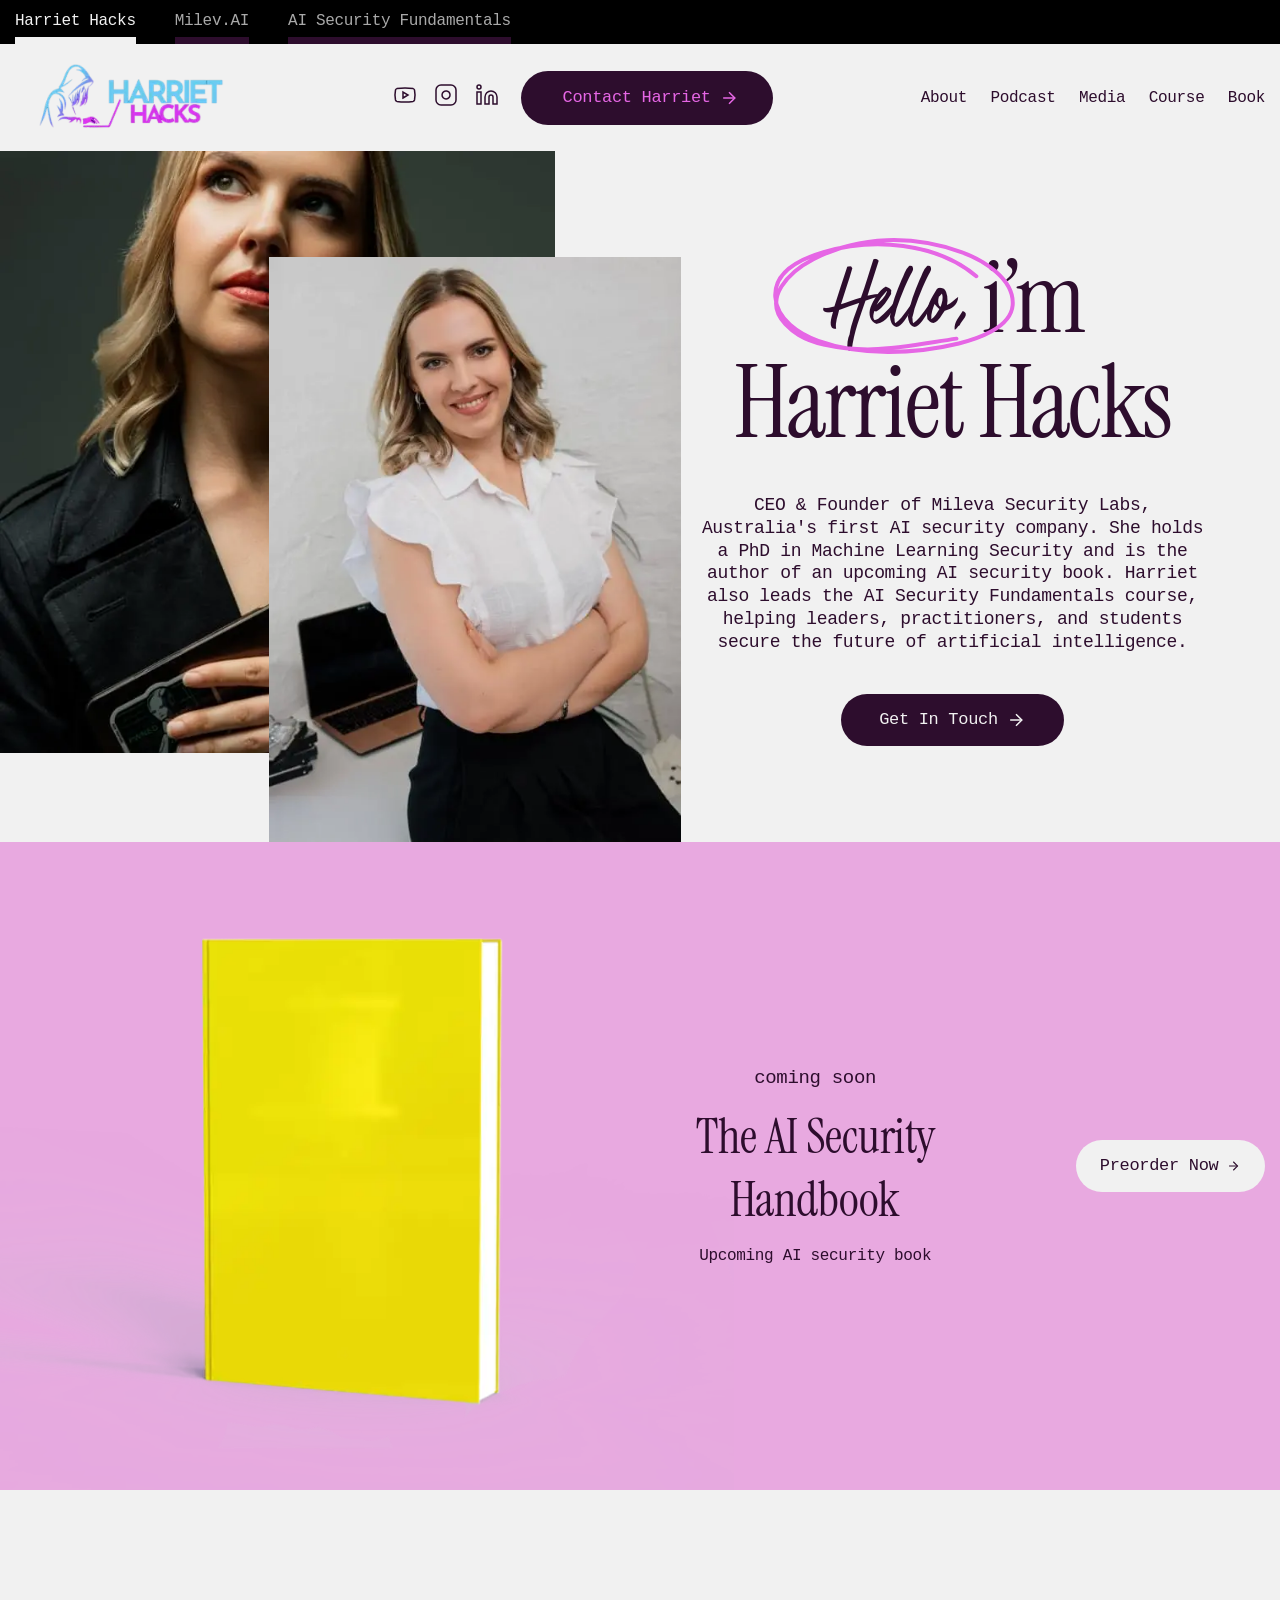
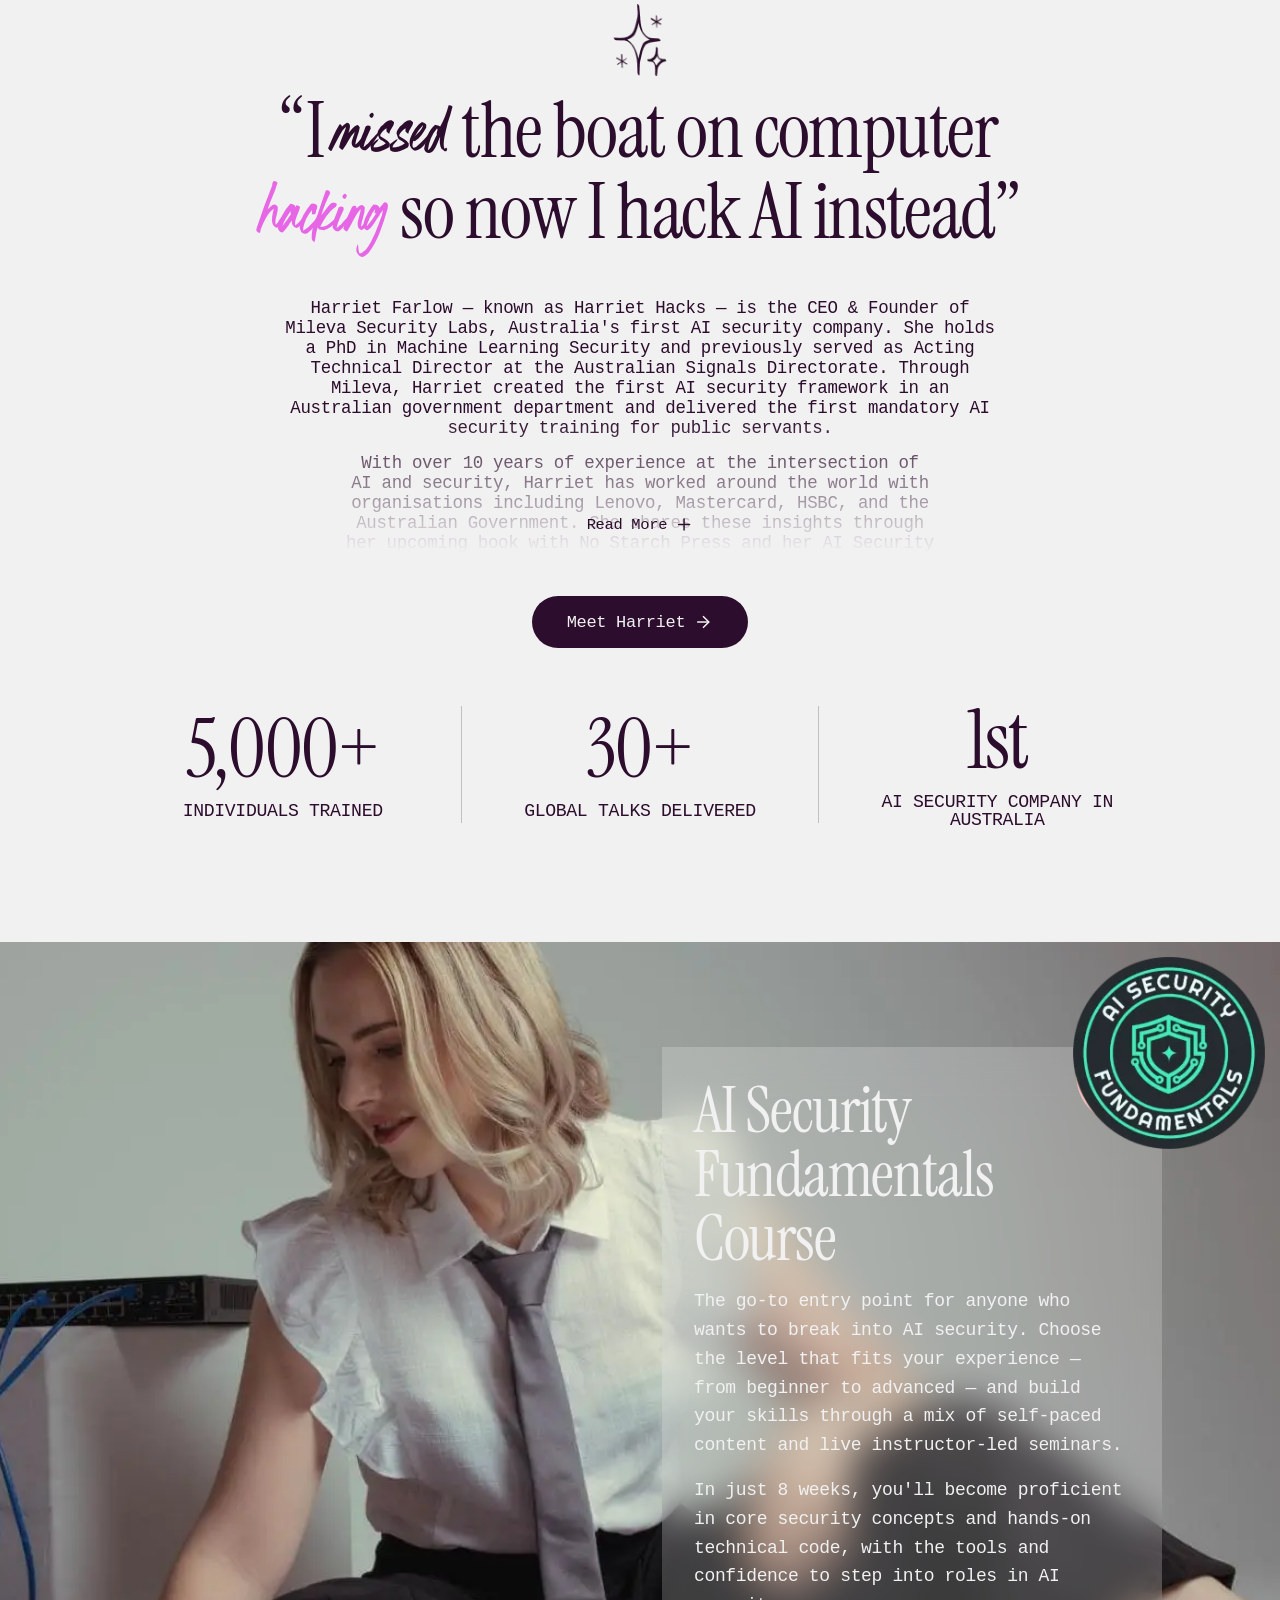
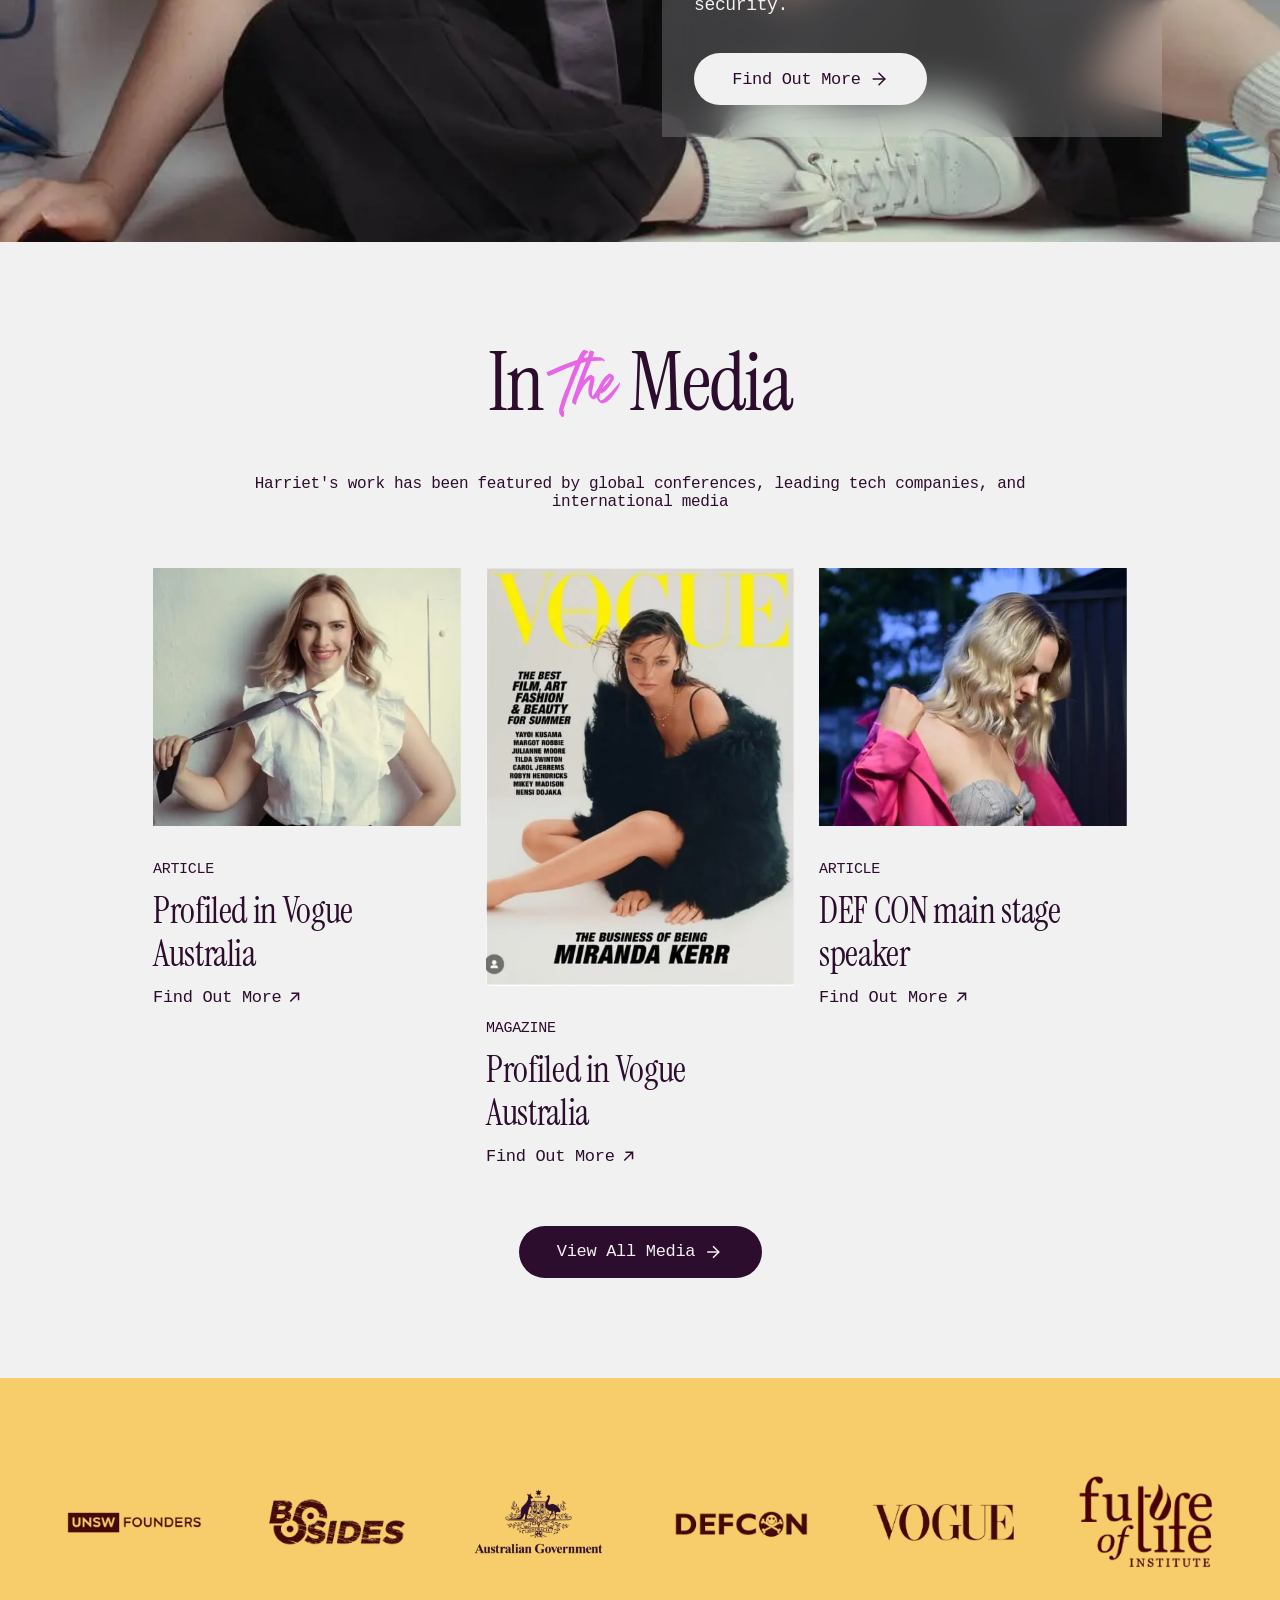
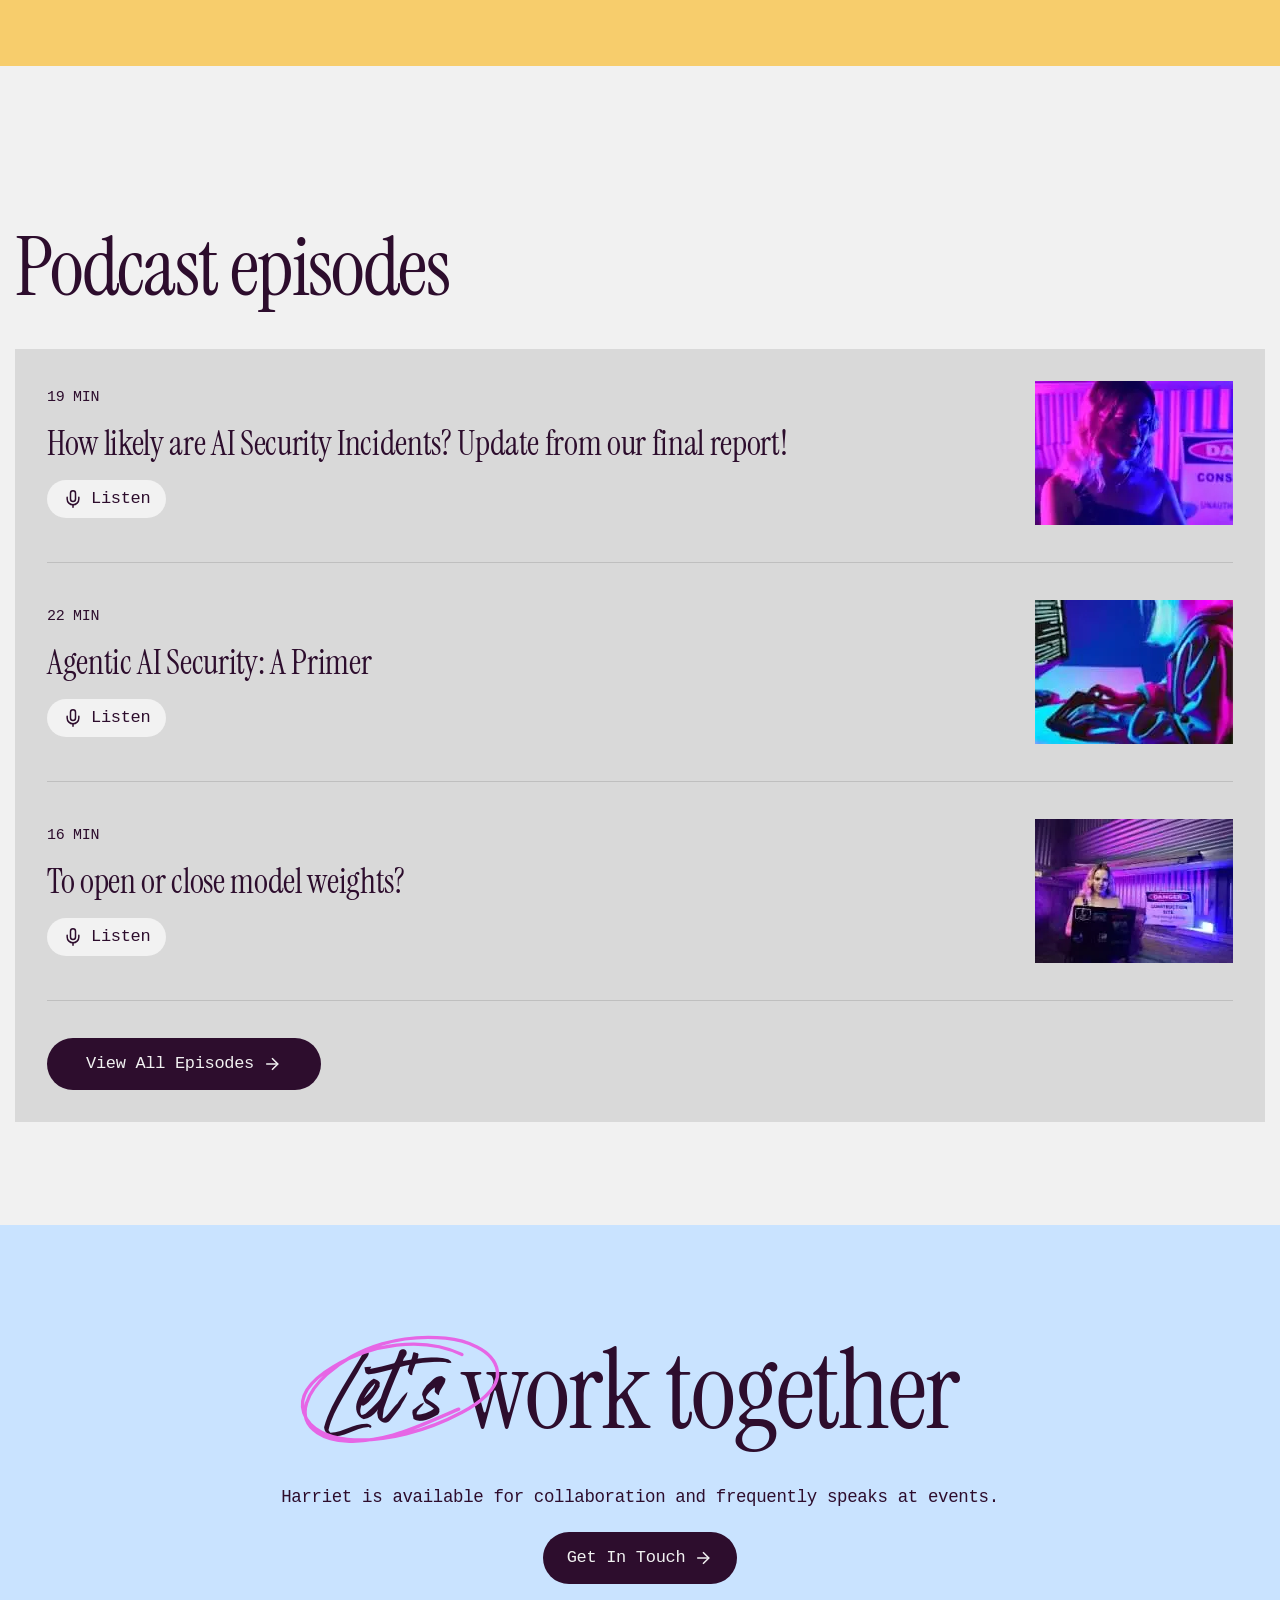
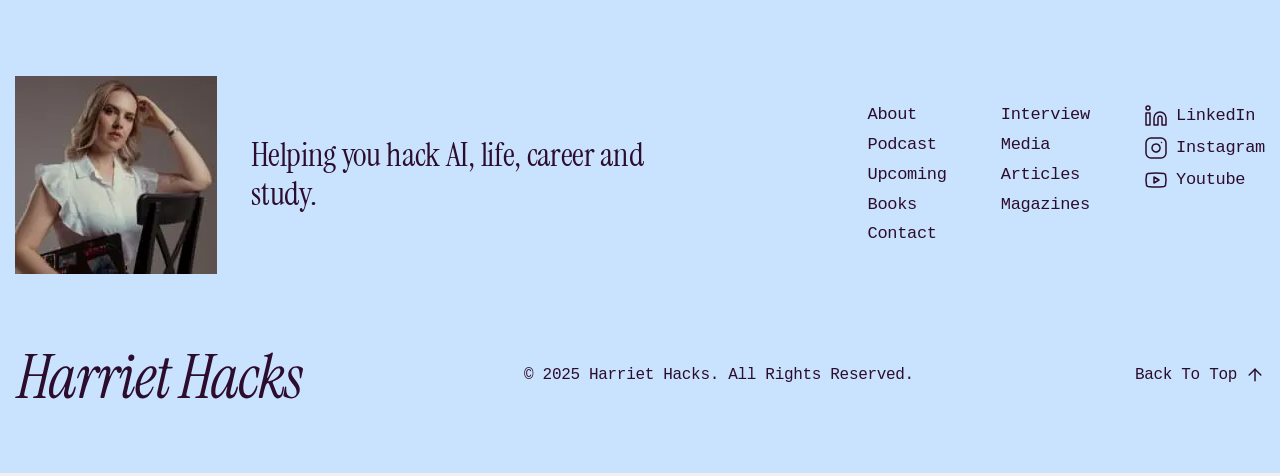
==== commit 228d876d: "changes" ====
--- a/index.html
+++ b/index.html
@@ -10,7 +10,7 @@
 
 	<link rel="shortcut icon" href="favicon.ico">
 	<meta name="viewport" content="width=device-width, initial-scale=1.0">
-	<link rel="stylesheet" href="css/style.min.css?_v=20251016132037">
+	<link rel="stylesheet" href="css/style.min.css?_v=20251016133955">
 </head>
 
 <body>
@@ -134,7 +134,7 @@
 
 					<div class="soon__content">
 						<div class="soon__image">
-							<picture><source srcset="img/soon/book-test.webp" type="image/webp"><img src="img/soon/book-test.png" alt="Book"></picture>
+							<picture><source srcset="img/soon/book.webp" type="image/webp"><img src="img/soon/book.png" alt="Book"></picture>
 						</div>
 						<div class="soon__text">
 							<span class="soon__label">coming soon</span>
@@ -607,7 +607,7 @@
 			</div>
 		</footer>
 	</div>
-	<script src="js/app.min.js?_v=20251016132037"></script>
+	<script src="js/app.min.js?_v=20251016133955"></script>
 </body>
 
 </html>
--- a/css/style.min.css
+++ b/css/style.min.css
@@ -1 +1 @@
-@font-face{font-family:"Instrument Serif";src:url(../fonts/InstrumentSerif-Regular.woff2) format("woff2");font-weight:400;font-style:normal;display:swap}@font-face{font-family:BostonSkylineClean;src:url(../fonts/BostonSkylineClean.woff2) format("woff2");font-weight:400;font-style:normal;display:swap}@font-face{font-family:"IBM Plex Mono",monospace;src:url(../fonts/IBMPlexMono-Regular.woff2) format("woff2");font-weight:400;font-style:normal;display:swap}@font-face{font-family:"IBM Plex Mono",monospace;src:url(../fonts/IBMPlexMono-Medium.woff2) format("woff2");font-weight:500;font-style:normal;display:swap}@font-face{font-family:"IBM Plex Mono",monospace;src:url(../fonts/IBMPlexMono-SemiBold.woff2) format("woff2");font-weight:600;font-style:normal;display:swap}[class*=-ibg]{position:relative;height:100%}[class*=-ibg] img{position:absolute;width:100%;height:100%;top:0;left:0;-o-object-fit:cover;object-fit:cover}[class*=-ibg_contain] img{-o-object-fit:contain;object-fit:contain}.btn{overflow:hidden;display:-webkit-box;display:-ms-flexbox;display:flex;position:relative;-webkit-box-align:center;-ms-flex-align:center;align-items:center;-webkit-box-pack:center;-ms-flex-pack:center;justify-content:center;padding:1rem 1.5rem;gap:.5rem;font-size:1.0625rem;cursor:pointer;background-color:#2d0d2d;position:relative;color:#f1f1f1;border-radius:100px;-webkit-transition:-webkit-transform .3s ease 0s;transition:-webkit-transform .3s ease 0s;transition:transform .3s ease 0s;transition:transform .3s ease 0s,-webkit-transform .3s ease 0s}.btn::before{content:"";position:absolute;top:0;left:-100%;width:100%;height:100%;background:-webkit-gradient(linear,left top,right top,from(transparent),color-stop(rgba(255,255,255,.4)),to(transparent));background:linear-gradient(90deg,transparent,rgba(255,255,255,.4),transparent);-webkit-transition:left .5s ease;transition:left .5s ease}.btn:hover{-webkit-transform:scale(1.05);-ms-transform:scale(1.05);transform:scale(1.05);-webkit-box-shadow:0 10px 25px rgba(139,92,246,.3);box-shadow:0 10px 25px rgba(139,92,246,.3)}.btn:hover::before{left:100%}.btn svg path{stroke:#f1f1f1}.btn_accent{color:#e666e5}.btn_accent svg path{stroke:#e666e5}.btn_white{background-color:#f1f1f1;color:#2d0d2d}.btn_white svg path{stroke:#2d0d2d}.hack{display:-webkit-box;display:-ms-flexbox;display:flex;-webkit-box-align:center;-ms-flex-align:center;align-items:center;overflow:hidden;background-color:#e666e5;white-space:nowrap;font-family:"Instrument Serif",serif}@supports (font-size:clamp(2.25rem ,1.8308383234rem + 2.0958083832vw ,4rem)){.hack{font-size:clamp(2.25rem ,1.8308383234rem + 2.0958083832vw ,4rem)}}@supports not (font-size:clamp(2.25rem ,1.8308383234rem + 2.0958083832vw ,4rem)){.hack{font-size:calc(2.25rem + 1.75*(100vw - 20rem)/ 83.5)}}.hack{line-height:1.296875%;color:#2d0d2d;gap:2rem}.hack__item{display:-webkit-box;display:-ms-flexbox;display:flex;-webkit-box-align:center;-ms-flex-align:center;align-items:center;-webkit-box-pack:center;-ms-flex-pack:center;justify-content:center;gap:2rem;padding-block:.875rem}.hack__boston{font-family:BostonSkylineClean}.hack__white{color:#f1f1f1}@supports (width:clamp(2.25rem ,2.0553892216rem + 0.9730538922vw ,3.0625rem)){.hack img{width:clamp(2.25rem ,2.0553892216rem + .9730538922vw ,3.0625rem)}}@supports not (width:clamp(2.25rem ,2.0553892216rem + 0.9730538922vw ,3.0625rem)){.hack img{width:calc(2.25rem + .8125*(100vw - 20rem)/ 83.5)}}@supports (height:clamp(3.125rem ,2.870508982rem + 1.2724550898vw ,4.1875rem)){.hack img{height:clamp(3.125rem ,2.870508982rem + 1.2724550898vw ,4.1875rem)}}@supports not (height:clamp(3.125rem ,2.870508982rem + 1.2724550898vw ,4.1875rem)){.hack img{height:calc(3.125rem + 1.0625*(100vw - 20rem)/ 83.5)}}.pagination__list{display:-webkit-box;display:-ms-flexbox;display:flex;-webkit-box-align:center;-ms-flex-align:center;align-items:center;gap:.5rem}.pagination__link{font-family:"Instrument Serif",serif}@supports (font-size:clamp(1.5rem ,1.3203592814rem + 0.8982035928vw ,2.25rem)){.pagination__link{font-size:clamp(1.5rem ,1.3203592814rem + .8982035928vw ,2.25rem)}}@supports not (font-size:clamp(1.5rem ,1.3203592814rem + 0.8982035928vw ,2.25rem)){.pagination__link{font-size:calc(1.5rem + .75*(100vw - 20rem)/ 83.5)}}.pagination__link{line-height:1.19;color:#968696;text-decoration:none;-webkit-transition:color .3s ease;transition:color .3s ease}.pagination__link:hover{color:#2d0d2d;text-decoration:underline;text-underline-offset:.25rem;text-decoration-thickness:.125rem}.pagination__link_active{color:#2d0d2d}.article{display:-webkit-box;display:-ms-flexbox;display:flex;-webkit-box-orient:vertical;-webkit-box-direction:normal;-ms-flex-direction:column;flex-direction:column}@supports (margin-bottom:clamp(1.5rem ,1.2604790419rem + 1.1976047904vw ,2.5rem)){.article__img{margin-bottom:clamp(1.5rem ,1.2604790419rem + 1.1976047904vw ,2.5rem)}}@supports not (margin-bottom:clamp(1.5rem ,1.2604790419rem + 1.1976047904vw ,2.5rem)){.article__img{margin-bottom:calc(1.5rem + 1*(100vw - 20rem)/ 83.5)}}.article__img img{width:100%;height:auto;-webkit-transition:opacity .3s ease;transition:opacity .3s ease;opacity:0}.article__img img.loaded{opacity:1}.article__label{margin-bottom:.75rem;display:block;letter-spacing:-.02em;font-size:.9375rem;line-height:1.4;text-transform:uppercase}.article__title{font-family:"Instrument Serif",serif}@supports (font-size:clamp(1.5rem ,1.3203592814rem + 0.8982035928vw ,2.25rem)){.article__title{font-size:clamp(1.5rem ,1.3203592814rem + .8982035928vw ,2.25rem)}}@supports not (font-size:clamp(1.5rem ,1.3203592814rem + 0.8982035928vw ,2.25rem)){.article__title{font-size:calc(1.5rem + .75*(100vw - 20rem)/ 83.5)}}.article__title{line-height:1.3;letter-spacing:-.02em;margin-bottom:1rem}.article__link{font-weight:500;font-size:1.0625rem;line-height:1.3;text-decoration:none;-webkit-transition:color .3s ease;transition:color .3s ease;display:-webkit-box;display:-ms-flexbox;display:flex;-webkit-box-align:center;-ms-flex-align:center;align-items:center;gap:.5rem}.article__link svg{width:1.25rem;height:1.25rem}.timer{padding:1rem 1.5rem;display:-webkit-box;display:-ms-flexbox;display:flex;-webkit-box-align:center;-ms-flex-align:center;align-items:center;-webkit-box-pack:center;-ms-flex-pack:center;justify-content:center;gap:1.125rem;border:1px solid #bfbfbf;border-radius:1rem}.timer__item{display:-webkit-box;display:-ms-flexbox;display:flex;-webkit-box-orient:vertical;-webkit-box-direction:normal;-ms-flex-direction:column;flex-direction:column;-webkit-box-align:center;-ms-flex-align:center;align-items:center;-webkit-box-pack:center;-ms-flex-pack:center;justify-content:center;gap:.25rem;line-height:1;font-size:.9375rem}@supports (font-size:clamp(1.625rem ,1.5351796407rem + 0.4491017964vw ,2rem)){.timer__item span:first-child{font-size:clamp(1.625rem ,1.5351796407rem + .4491017964vw ,2rem)}}@supports not (font-size:clamp(1.625rem ,1.5351796407rem + 0.4491017964vw ,2rem)){.timer__item span:first-child{font-size:calc(1.625rem + .375*(100vw - 20rem)/ 83.5)}}.timer__item span:first-child{letter-spacing:-.01em}.headings-list{display:-webkit-box;display:-ms-flexbox;display:flex;-webkit-box-orient:vertical;-webkit-box-direction:normal;-ms-flex-direction:column;flex-direction:column}@supports (gap:clamp(1.25rem ,1.0703592814rem + 0.8982035928vw ,2rem)){.headings-list{gap:clamp(1.25rem ,1.0703592814rem + .8982035928vw ,2rem)}}@supports not (gap:clamp(1.25rem ,1.0703592814rem + 0.8982035928vw ,2rem)){.headings-list{gap:calc(1.25rem + .75*(100vw - 20rem)/ 83.5)}}.headings-list__item{display:-ms-grid;display:grid}@supports (gap:clamp(1.25rem ,1.0703592814rem + 0.8982035928vw ,2rem)){.headings-list__item{gap:clamp(1.25rem ,1.0703592814rem + .8982035928vw ,2rem)}}@supports not (gap:clamp(1.25rem ,1.0703592814rem + 0.8982035928vw ,2rem)){.headings-list__item{gap:calc(1.25rem + .75*(100vw - 20rem)/ 83.5)}}.headings-list__header{display:-webkit-box;display:-ms-flexbox;display:flex;-webkit-box-align:center;-ms-flex-align:center;align-items:center}@supports (gap:clamp(1rem ,0.880239521rem + 0.5988023952vw ,1.5rem)){.headings-list__header{gap:clamp(1rem ,.880239521rem + .5988023952vw ,1.5rem)}}@supports not (gap:clamp(1rem ,0.880239521rem + 0.5988023952vw ,1.5rem)){.headings-list__header{gap:calc(1rem + .5*(100vw - 20rem)/ 83.5)}}.headings-list__number{text-transform:uppercase}@supports (font-size:clamp(0.8125rem ,0.7825598802rem + 0.1497005988vw ,0.9375rem)){.headings-list__number{font-size:clamp(.8125rem ,.7825598802rem + .1497005988vw ,.9375rem)}}@supports not (font-size:clamp(0.8125rem ,0.7825598802rem + 0.1497005988vw ,0.9375rem)){.headings-list__number{font-size:calc(.8125rem + .125*(100vw - 20rem)/ 83.5)}}.headings-list__number{letter-spacing:-.02em;background-color:#e666e5;color:#2d0d2d}@supports (padding:clamp(0.375rem ,0.3450598802rem + 0.1497005988vw ,0.5rem)){.headings-list__number{padding:clamp(.375rem ,.3450598802rem + .1497005988vw ,.5rem)}}@supports not (padding:clamp(0.375rem ,0.3450598802rem + 0.1497005988vw ,0.5rem)){.headings-list__number{padding:calc(.375rem + .125*(100vw - 20rem)/ 83.5)}}.headings-list__number{white-space:nowrap}.headings-list__title{font-weight:600}@supports (font-size:clamp(1rem ,0.9700598802rem + 0.1497005988vw ,1.125rem)){.headings-list__title{font-size:clamp(1rem ,.9700598802rem + .1497005988vw ,1.125rem)}}@supports not (font-size:clamp(1rem ,0.9700598802rem + 0.1497005988vw ,1.125rem)){.headings-list__title{font-size:calc(1rem + .125*(100vw - 20rem)/ 83.5)}}.headings-list__title{letter-spacing:-.02em}@supports (font-size:clamp(1rem ,0.9700598802rem + 0.1497005988vw ,1.125rem)){.headings-list__text p{font-size:clamp(1rem ,.9700598802rem + .1497005988vw ,1.125rem)}}@supports not (font-size:clamp(1rem ,0.9700598802rem + 0.1497005988vw ,1.125rem)){.headings-list__text p{font-size:calc(1rem + .125*(100vw - 20rem)/ 83.5)}}.headings-list__text p{line-height:1.27;letter-spacing:-.02em}.ol{display:-webkit-box;display:-ms-flexbox;display:flex;-webkit-box-orient:vertical;-webkit-box-direction:normal;-ms-flex-direction:column;flex-direction:column}@supports (gap:clamp(1.25rem ,1.0703592814rem + 0.8982035928vw ,2rem)){.ol{gap:clamp(1.25rem ,1.0703592814rem + .8982035928vw ,2rem)}}@supports not (gap:clamp(1.25rem ,1.0703592814rem + 0.8982035928vw ,2rem)){.ol{gap:calc(1.25rem + .75*(100vw - 20rem)/ 83.5)}}.ol__item{display:-webkit-box;display:-ms-flexbox;display:flex;-webkit-box-align:start;-ms-flex-align:start;align-items:start}@supports (gap:clamp(0.75rem ,0.6901197605rem + 0.2994011976vw ,1rem)){.ol__item{gap:clamp(.75rem ,.6901197605rem + .2994011976vw ,1rem)}}@supports not (gap:clamp(0.75rem ,0.6901197605rem + 0.2994011976vw ,1rem)){.ol__item{gap:calc(.75rem + .25*(100vw - 20rem)/ 83.5)}}@supports (width:clamp(1.25rem ,1.1901197605rem + 0.2994011976vw ,1.5rem)){.ol__number{width:clamp(1.25rem ,1.1901197605rem + .2994011976vw ,1.5rem)}}@supports not (width:clamp(1.25rem ,1.1901197605rem + 0.2994011976vw ,1.5rem)){.ol__number{width:calc(1.25rem + .25*(100vw - 20rem)/ 83.5)}}@supports (height:clamp(1.25rem ,1.1901197605rem + 0.2994011976vw ,1.5rem)){.ol__number{height:clamp(1.25rem ,1.1901197605rem + .2994011976vw ,1.5rem)}}@supports not (height:clamp(1.25rem ,1.1901197605rem + 0.2994011976vw ,1.5rem)){.ol__number{height:calc(1.25rem + .25*(100vw - 20rem)/ 83.5)}}.ol__number{display:-webkit-box;display:-ms-flexbox;display:flex;-webkit-box-align:center;-ms-flex-align:center;align-items:center;-webkit-box-pack:center;-ms-flex-pack:center;justify-content:center;-ms-flex-negative:0;flex-shrink:0}@supports (font-size:clamp(0.875rem ,0.8151197605rem + 0.2994011976vw ,1.125rem)){.ol__number{font-size:clamp(.875rem ,.8151197605rem + .2994011976vw ,1.125rem)}}@supports not (font-size:clamp(0.875rem ,0.8151197605rem + 0.2994011976vw ,1.125rem)){.ol__number{font-size:calc(.875rem + .25*(100vw - 20rem)/ 83.5)}}.ol__number{letter-spacing:-.02em;background-color:#2d0d2d;color:#f1f1f1;border-radius:50%}@supports (font-size:clamp(1rem ,0.9700598802rem + 0.1497005988vw ,1.125rem)){.ol__text p{font-size:clamp(1rem ,.9700598802rem + .1497005988vw ,1.125rem)}}@supports not (font-size:clamp(1rem ,0.9700598802rem + 0.1497005988vw ,1.125rem)){.ol__text p{font-size:calc(1rem + .125*(100vw - 20rem)/ 83.5)}}.ol__text p{line-height:1.27;letter-spacing:-.02em}.header{color:#f1f1f1;font-weight:500;z-index:50}.header__top{background-color:#000}.header__container{display:-webkit-box;display:-ms-flexbox;display:flex;-webkit-box-align:center;-ms-flex-align:center;align-items:center;-webkit-box-pack:justify;-ms-flex-pack:justify;justify-content:space-between;gap:.625rem}.header__top-list{padding-top:.75rem;display:-webkit-box;display:-ms-flexbox;display:flex;-webkit-box-align:center;-ms-flex-align:center;align-items:center}@supports (gap:clamp(1.5rem ,1.1856287425rem + 1.5718562874vw ,2.8125rem)){.header__top-list{gap:clamp(1.5rem ,1.1856287425rem + 1.5718562874vw ,2.8125rem)}}@supports not (gap:clamp(1.5rem ,1.1856287425rem + 1.5718562874vw ,2.8125rem)){.header__top-list{gap:calc(1.5rem + 1.3125*(100vw - 20rem)/ 83.5)}}.header__top-list{font-size:1rem}.header__top-item{height:100%;display:-webkit-box;display:-ms-flexbox;display:flex;-webkit-box-align:center;-ms-flex-align:center;align-items:center}.header__top-link{height:100%;padding-bottom:.875rem;display:block;position:relative;color:rgba(241,241,241,.7)}.header__top-link::before{content:"";position:absolute;bottom:0;left:0;width:100%;height:.4375rem;background-color:#2d0d2d;-webkit-transition:background .3s ease 0s;transition:background .3s ease 0s}.header__top-link_active{color:#f1f1f1}.header__top-link_active::before{background-color:#f1f1f1}.header__main{color:#2d0d2d}@supports (padding-block:clamp(1.25rem ,0.9505988024rem + 1.497005988vw ,2.5rem)){.header_padding .header__main{padding-block:clamp(1.25rem ,.9505988024rem + 1.497005988vw ,2.5rem)}}@supports not (padding-block:clamp(1.25rem ,0.9505988024rem + 1.497005988vw ,2.5rem)){.header_padding .header__main{padding-block:calc(1.25rem + 1.25*(100vw - 20rem)/ 83.5)}}.header__logo{-webkit-transition:scale .3s ease 0s;transition:scale .3s ease 0s;will-change:scale}.header__logo:hover{scale:1.05}.header__logo img{width:100%;height:auto}@supports (max-width:clamp(12.5rem ,11.871257485rem + 3.1437125749vw ,15.125rem)){.header__logo img{max-width:clamp(12.5rem ,11.871257485rem + 3.1437125749vw ,15.125rem)}}@supports not (max-width:clamp(12.5rem ,11.871257485rem + 3.1437125749vw ,15.125rem)){.header__logo img{max-width:calc(12.5rem + 2.625*(100vw - 20rem)/ 83.5)}}.header__nav-list{display:-webkit-box;display:-ms-flexbox;display:flex;-webkit-box-align:center;-ms-flex-align:center;align-items:center}@supports (gap:clamp(1.25rem ,0.3928930158rem + 1.3392558202vw ,2rem)){.header__nav-list{gap:clamp(1.25rem ,.3928930158rem + 1.3392558202vw ,2rem)}}@supports not (gap:clamp(1.25rem ,0.3928930158rem + 1.3392558202vw ,2rem)){.header__nav-list{gap:calc(1.25rem + .75*(100vw - 63.99875rem)/ 56.00125)}}.header__nav-link{-webkit-transition:all .3s ease 0s;transition:all .3s ease 0s;padding-bottom:.375rem;position:relative}.header__nav-link::before{content:"";position:absolute;bottom:0;left:50%;width:0;-webkit-transform:translateX(-50%);-ms-transform:translateX(-50%);transform:translateX(-50%);height:.125rem;background-color:#2d0d2d;-webkit-transition:all .3s ease 0s;transition:all .3s ease 0s}.header__actions{display:-webkit-box;display:-ms-flexbox;display:flex;-webkit-box-align:center;-ms-flex-align:center;align-items:center}@supports (gap:clamp(1rem ,0.880239521rem + 0.5988023952vw ,1.5rem)){.header__actions{gap:clamp(1rem ,.880239521rem + .5988023952vw ,1.5rem)}}@supports not (gap:clamp(1rem ,0.880239521rem + 0.5988023952vw ,1.5rem)){.header__actions{gap:calc(1rem + .5*(100vw - 20rem)/ 83.5)}}.header__socials{display:-webkit-box;display:-ms-flexbox;display:flex;-webkit-box-align:center;-ms-flex-align:center;align-items:center}@supports (gap:clamp(0.875rem ,0.1607441798rem + 1.1160465168vw ,1.5rem)){.header__socials{gap:clamp(.875rem ,.1607441798rem + 1.1160465168vw ,1.5rem)}}@supports not (gap:clamp(0.875rem ,0.1607441798rem + 1.1160465168vw ,1.5rem)){.header__socials{gap:calc(.875rem + .625*(100vw - 63.99875rem)/ 56.00125)}}.header__contact-btn{padding-left:2.625rem;padding-right:2.125rem;padding-block:1.0625rem}.header__mobile{display:none}.header__mobile-title{padding-top:.75rem;font-size:1.5rem;font-weight:600;color:#f1f1f1;padding-bottom:1.375rem;border-bottom:1px solid hsla(0,0%,100%,.1);width:100%;text-align:center}.icon-menu{display:none}@supports (padding-top:clamp(3.125rem ,2.0770958084rem + 5.2395209581vw ,7.5rem)){.footer{padding-top:clamp(3.125rem ,2.0770958084rem + 5.2395209581vw ,7.5rem)}}@supports not (padding-top:clamp(3.125rem ,2.0770958084rem + 5.2395209581vw ,7.5rem)){.footer{padding-top:calc(3.125rem + 4.375*(100vw - 20rem)/ 83.5)}}.footer{background-color:#c9e3ff;padding-bottom:3.125rem}@supports (margin-bottom:clamp(1.25rem ,-0.247005988rem + 7.4850299401vw ,7.5rem)){.footer__top{margin-bottom:clamp(1.25rem ,-.247005988rem + 7.4850299401vw ,7.5rem)}}@supports not (margin-bottom:clamp(1.25rem ,-0.247005988rem + 7.4850299401vw ,7.5rem)){.footer__top{margin-bottom:calc(1.25rem + 6.25*(100vw - 20rem)/ 83.5)}}.footer__top{display:-webkit-box;display:-ms-flexbox;display:flex;-webkit-box-orient:vertical;-webkit-box-direction:normal;-ms-flex-direction:column;flex-direction:column;-webkit-box-align:center;-ms-flex-align:center;align-items:center;text-align:center;-webkit-box-pack:center;-ms-flex-pack:center;justify-content:center;gap:1.5rem}@supports (font-size:clamp(3.75rem ,2.7020958084rem + 5.2395209581vw ,8.125rem)){.footer__title{font-size:clamp(3.75rem ,2.7020958084rem + 5.2395209581vw ,8.125rem)}}@supports not (font-size:clamp(3.75rem ,2.7020958084rem + 5.2395209581vw ,8.125rem)){.footer__title{font-size:calc(3.75rem + 4.375*(100vw - 20rem)/ 83.5)}}.footer__title{font-family:"Instrument Serif",serif;line-height:1.2;letter-spacing:-.02em}.footer__title span{font-family:BostonSkylineClean;position:relative}.footer__title span::after{content:"";position:absolute}@supports (width:clamp(6.25rem ,3.8547904192rem + 11.9760479042vw ,16.25rem)){.footer__title span::after{width:clamp(6.25rem ,3.8547904192rem + 11.9760479042vw ,16.25rem)}}@supports not (width:clamp(6.25rem ,3.8547904192rem + 11.9760479042vw ,16.25rem)){.footer__title span::after{width:calc(6.25rem + 10*(100vw - 20rem)/ 83.5)}}@supports (height:clamp(4.6875rem ,3.564745509rem + 5.6137724551vw ,9.375rem)){.footer__title span::after{height:clamp(4.6875rem ,3.564745509rem + 5.6137724551vw ,9.375rem)}}@supports not (height:clamp(4.6875rem ,3.564745509rem + 5.6137724551vw ,9.375rem)){.footer__title span::after{height:calc(4.6875rem + 4.6875*(100vw - 20rem)/ 83.5)}}.footer__title span::after{z-index:5;top:0;left:-25%;background:url(../img/icons/lines-vector.svg) center/100% no-repeat}@supports (font-size:clamp(1rem ,0.9700598802rem + 0.1497005988vw ,1.125rem)){.footer__desc{font-size:clamp(1rem ,.9700598802rem + .1497005988vw ,1.125rem)}}@supports not (font-size:clamp(1rem ,0.9700598802rem + 0.1497005988vw ,1.125rem)){.footer__desc{font-size:calc(1rem + .125*(100vw - 20rem)/ 83.5)}}.footer__desc{line-height:1.27;letter-spacing:-.02em}.footer__row{display:-webkit-box;display:-ms-flexbox;display:flex;-webkit-box-align:center;-ms-flex-align:center;align-items:center;-webkit-box-pack:justify;-ms-flex-pack:justify;justify-content:space-between;gap:1.25rem}@supports (margin-bottom:clamp(2.5rem ,2.2005988024rem + 1.497005988vw ,3.75rem)){.footer__row{margin-bottom:clamp(2.5rem ,2.2005988024rem + 1.497005988vw ,3.75rem)}}@supports not (margin-bottom:clamp(2.5rem ,2.2005988024rem + 1.497005988vw ,3.75rem)){.footer__row{margin-bottom:calc(2.5rem + 1.25*(100vw - 20rem)/ 83.5)}}.footer__left{display:-webkit-box;display:-ms-flexbox;display:flex;-webkit-box-align:center;-ms-flex-align:center;align-items:center}@supports (gap:clamp(1.25rem ,0.9505988024rem + 1.497005988vw ,2.5rem)){.footer__left{gap:clamp(1.25rem ,.9505988024rem + 1.497005988vw ,2.5rem)}}@supports not (gap:clamp(1.25rem ,0.9505988024rem + 1.497005988vw ,2.5rem)){.footer__left{gap:calc(1.25rem + 1.25*(100vw - 20rem)/ 83.5)}}@supports (font-size:clamp(1.5rem ,1.3203592814rem + 0.8982035928vw ,2.25rem)){.footer__heading{font-size:clamp(1.5rem ,1.3203592814rem + .8982035928vw ,2.25rem)}}@supports not (font-size:clamp(1.5rem ,1.3203592814rem + 0.8982035928vw ,2.25rem)){.footer__heading{font-size:calc(1.5rem + .75*(100vw - 20rem)/ 83.5)}}.footer__heading{line-height:1.19;letter-spacing:-.01em;font-family:"Instrument Serif",serif;max-width:26.25rem}.footer__nav{display:-webkit-box;display:-ms-flexbox;display:flex;-webkit-box-align:start;-ms-flex-align:start;align-items:start}@supports (gap:clamp(2.5rem ,-1.0712791009rem + 5.5802325841vw ,5.625rem)){.footer__nav{gap:clamp(2.5rem ,-1.0712791009rem + 5.5802325841vw ,5.625rem)}}@supports not (gap:clamp(2.5rem ,-1.0712791009rem + 5.5802325841vw ,5.625rem)){.footer__nav{gap:calc(2.5rem + 3.125*(100vw - 63.99875rem)/ 56.00125)}}.footer__nav{-ms-flex-wrap:wrap;flex-wrap:wrap}.footer__list{display:-webkit-box;display:-ms-flexbox;display:flex;-webkit-box-orient:vertical;-webkit-box-direction:normal;-ms-flex-direction:column;flex-direction:column;gap:.5rem}.footer__list-link{font-size:1.0625rem;display:-webkit-box;display:-ms-flexbox;display:flex;-webkit-box-align:center;-ms-flex-align:center;align-items:center;gap:.5rem;line-height:1.29;-webkit-transition:color .3s ease;transition:color .3s ease}.footer__list-link:hover{color:#e666e5}.footer__list-link:hover svg path{-webkit-transition:stroke .3s ease;transition:stroke .3s ease;stroke:#e666e5}.footer__copy{display:-webkit-box;display:-ms-flexbox;display:flex;-webkit-box-align:center;-ms-flex-align:center;align-items:center;gap:1.25rem;-webkit-box-pack:justify;-ms-flex-pack:justify;justify-content:space-between}.footer__logo{-webkit-transition:scale .3s ease 0s;transition:scale .3s ease 0s;will-change:scale}.footer__logo:hover{scale:1.05}.footer__back-to-top{display:-webkit-box;display:-ms-flexbox;display:flex;-webkit-box-align:center;-ms-flex-align:center;align-items:center;gap:.5rem;line-height:1.29;-webkit-transition:color .3s ease;transition:color .3s ease}.footer__back-to-top:hover{color:#e666e5}.footer__back-to-top:hover svg path{-webkit-transition:stroke .3s ease;transition:stroke .3s ease;stroke:#e666e5}.hero{display:-webkit-box;display:-ms-flexbox;display:flex;-webkit-box-align:center;-ms-flex-align:center;align-items:center;max-width:143.75rem;margin-inline:auto}.hero__container{width:100%}.hero__images{max-width:51.625rem;position:relative;width:100%;height:100%}.hero__img{width:100%;height:auto}.hero__img--first{max-width:41.0625rem}@supports (max-width:clamp(26.5625rem ,-5.9989035088rem + 50.8771929825vw ,41.0625rem)){.hero__img--first{max-width:clamp(26.5625rem ,-5.9989035088rem + 50.8771929825vw ,41.0625rem)}}@supports not (max-width:clamp(26.5625rem ,-5.9989035088rem + 50.8771929825vw ,41.0625rem)){.hero__img--first{max-width:calc(26.5625rem + 14.5*(100vw - 64rem)/ 28.5)}}.hero__img--second{max-width:31.25rem;position:relative;z-index:1;margin-top:-36.875rem;margin-left:20.1875rem}.hero__content{max-width:36.5rem}@supports (margin-right:clamp(8.875rem ,-58.0892857143rem + 71.4285714286vw ,27.625rem)){.hero__content{margin-right:clamp(8.875rem ,-58.0892857143rem + 71.4285714286vw ,27.625rem)}}@supports not (margin-right:clamp(8.875rem ,-58.0892857143rem + 71.4285714286vw ,27.625rem)){.hero__content{margin-right:calc(8.875rem + 18.75*(100vw - 93.75rem)/ 26.25)}}.hero__content{padding-block:6.5rem;width:100%;display:-webkit-box;display:-ms-flexbox;display:flex;-webkit-box-orient:vertical;-webkit-box-direction:normal;-ms-flex-direction:column;flex-direction:column;-webkit-box-align:center;-ms-flex-align:center;align-items:center;text-wrap:balance;margin-left:auto}@supports (max-width:clamp(30.625rem ,23.9107142857rem + 10.4910714286vw ,36.5rem)){.hero__content{max-width:clamp(30.625rem ,23.9107142857rem + 10.4910714286vw ,36.5rem)}}@supports not (max-width:clamp(30.625rem ,23.9107142857rem + 10.4910714286vw ,36.5rem)){.hero__content{max-width:calc(30.625rem + 5.875*(100vw - 64rem)/ 56)}}@supports (padding-block:clamp(1.25rem ,-0.0074850299rem + 6.2874251497vw ,6.5rem)){.hero__content{padding-block:clamp(1.25rem ,-.0074850299rem + 6.2874251497vw ,6.5rem)}}@supports not (padding-block:clamp(1.25rem ,-0.0074850299rem + 6.2874251497vw ,6.5rem)){.hero__content{padding-block:calc(1.25rem + 5.25*(100vw - 20rem)/ 83.5)}}@supports (gap:clamp(1.25rem ,0.8308383234rem + 2.0958083832vw ,3rem)){.hero__content{gap:clamp(1.25rem ,.8308383234rem + 2.0958083832vw ,3rem)}}@supports not (gap:clamp(1.25rem ,0.8308383234rem + 2.0958083832vw ,3rem)){.hero__content{gap:calc(1.25rem + 1.75*(100vw - 20rem)/ 83.5)}}.hero__title{font-family:"Instrument Serif",serif}@supports (font-size:clamp(5.625rem ,2.7678571429rem + 4.4642857143vw ,8.125rem)){.hero__title{font-size:clamp(5.625rem ,2.7678571429rem + 4.4642857143vw ,8.125rem)}}@supports not (font-size:clamp(5.625rem ,2.7678571429rem + 4.4642857143vw ,8.125rem)){.hero__title{font-size:calc(5.625rem + 2.5*(100vw - 64rem)/ 56)}}.hero__title{line-height:1em;letter-spacing:-.02em;margin:0;text-align:center}.hero__title span{position:relative;font-family:BostonSkylineClean}.hero__title span::before{content:"";width:250px;height:250px;position:absolute;top:46%;left:50%;-webkit-transform:translate(-50%,-50%);-ms-transform:translate(-50%,-50%);transform:translate(-50%,-50%);background:url(../img/icons/lines.svg) center no-repeat}.hero__description{text-align:center;font-size:1.125rem;line-height:1.27;letter-spacing:-.02em;max-width:31.875rem}.hero__btn{max-width:13.9375rem;width:100%;margin-inline:auto}.soon{background-color:#e8a9e0}.no-webp .soon_about{background-image:url(../img/soon/soon-bg-about.jpg)}.soon__content{display:-webkit-box;display:-ms-flexbox;display:flex;-webkit-box-align:center;-ms-flex-align:center;align-items:center;text-align:center;-webkit-box-pack:center;-ms-flex-pack:center;justify-content:center}@supports (gap:clamp(0.875rem ,-0.0980538922rem + 4.8652694611vw ,4.9375rem)){.soon__content{gap:clamp(.875rem ,-.0980538922rem + 4.8652694611vw ,4.9375rem)}}@supports not (gap:clamp(0.875rem ,-0.0980538922rem + 4.8652694611vw ,4.9375rem)){.soon__content{gap:calc(.875rem + 4.0625*(100vw - 20rem)/ 83.5)}}.soon__content{min-height:28.375rem;width:100%}.soon__image img{width:100%;height:auto}.soon__text{margin-left:-3.75rem;display:-webkit-box;display:-ms-flexbox;display:flex;-webkit-box-orient:vertical;-webkit-box-direction:normal;-ms-flex-direction:column;flex-direction:column;gap:1rem;-webkit-box-align:center;-ms-flex-align:center;align-items:center}.soon__label{font-size:1.1875rem}.soon__title-wrapper{display:-webkit-box;display:-ms-flexbox;display:flex;-webkit-box-align:center;-ms-flex-align:center;align-items:center;gap:1rem}.soon__title{font-family:"Instrument Serif",serif;font-size:3rem}.soon__btn{height:-webkit-fit-content;height:-moz-fit-content;height:fit-content;white-space:nowrap}.about{max-width:125rem;margin-inline:auto;position:relative}@supports (padding-block:clamp(5rem ,4.3113772455rem + 3.4431137725vw ,7.875rem)){.about{padding-block:clamp(5rem ,4.3113772455rem + 3.4431137725vw ,7.875rem)}}@supports not (padding-block:clamp(5rem ,4.3113772455rem + 3.4431137725vw ,7.875rem)){.about{padding-block:calc(5rem + 2.875*(100vw - 20rem)/ 83.5)}}.about__img{position:absolute}@supports (top:clamp(12.5rem ,10.9730538922rem + 7.6347305389vw ,18.875rem)){.about__img--first{top:clamp(12.5rem ,10.9730538922rem + 7.6347305389vw ,18.875rem)}}@supports not (top:clamp(12.5rem ,10.9730538922rem + 7.6347305389vw ,18.875rem)){.about__img--first{top:calc(12.5rem + 6.375*(100vw - 20rem)/ 83.5)}}.about__img--first{left:0}@supports (width:clamp(18.75rem ,17.252994012rem + 7.4850299401vw ,25rem)){.about__img--first{width:clamp(18.75rem ,17.252994012rem + 7.4850299401vw ,25rem)}}@supports not (width:clamp(18.75rem ,17.252994012rem + 7.4850299401vw ,25rem)){.about__img--first{width:calc(18.75rem + 6.25*(100vw - 20rem)/ 83.5)}}.about__img--first::after{content:"";position:absolute;left:0;bottom:-.625rem;width:100%;height:100%;background:url(../img/about/about-mask.svg) bottom left/auto no-repeat}.about__img--second{position:absolute}@supports (top:clamp(-2.625rem ,-0.9206586826rem + -1.6467065868vw ,-1.25rem)){.about__img--second{top:clamp(-2.625rem ,-.9206586826rem + -1.6467065868vw ,-1.25rem)}}@supports not (top:clamp(-2.625rem ,-0.9206586826rem + -1.6467065868vw ,-1.25rem)){.about__img--second{top:calc(-1.25rem + -1.375*(100vw - 20rem)/ 83.5)}}.about__img--second{right:0}@supports (width:clamp(12.5rem ,11.002994012rem + 7.4850299401vw ,18.75rem)){.about__img--second{width:clamp(12.5rem ,11.002994012rem + 7.4850299401vw ,18.75rem)}}@supports not (width:clamp(12.5rem ,11.002994012rem + 7.4850299401vw ,18.75rem)){.about__img--second{width:calc(12.5rem + 6.25*(100vw - 20rem)/ 83.5)}}.about__container{position:relative;display:-webkit-box;display:-ms-flexbox;display:flex;-webkit-box-orient:vertical;-webkit-box-direction:normal;-ms-flex-direction:column;flex-direction:column;-webkit-box-align:center;-ms-flex-align:center;align-items:center}.about__content{display:-webkit-box;display:-ms-flexbox;display:flex;-webkit-box-orient:vertical;-webkit-box-direction:normal;-ms-flex-direction:column;flex-direction:column;-webkit-box-align:center;-ms-flex-align:center;align-items:center}@supports (gap:clamp(2rem ,1.7604790419rem + 1.1976047904vw ,3rem)){.about__content{gap:clamp(2rem ,1.7604790419rem + 1.1976047904vw ,3rem)}}@supports not (gap:clamp(2rem ,1.7604790419rem + 1.1976047904vw ,3rem)){.about__content{gap:calc(2rem + 1*(100vw - 20rem)/ 83.5)}}.about__content{text-align:center}@supports (max-width:clamp(37.5rem ,33.2784431138rem + 21.1077844311vw ,55.125rem)){.about__content{max-width:clamp(37.5rem ,33.2784431138rem + 21.1077844311vw ,55.125rem)}}@supports not (max-width:clamp(37.5rem ,33.2784431138rem + 21.1077844311vw ,55.125rem)){.about__content{max-width:calc(37.5rem + 17.625*(100vw - 20rem)/ 83.5)}}.about__content{position:relative;z-index:5}.about__quote{display:-webkit-box;display:-ms-flexbox;display:flex;-webkit-box-orient:vertical;-webkit-box-direction:normal;-ms-flex-direction:column;flex-direction:column;-webkit-box-align:center;-ms-flex-align:center;align-items:center}@supports (gap:clamp(0.75rem ,0.6901197605rem + 0.2994011976vw ,1rem)){.about__quote{gap:clamp(.75rem ,.6901197605rem + .2994011976vw ,1rem)}}@supports not (gap:clamp(0.75rem ,0.6901197605rem + 0.2994011976vw ,1rem)){.about__quote{gap:calc(.75rem + .25*(100vw - 20rem)/ 83.5)}}@supports (width:clamp(3.75rem ,3.4505988024rem + 1.497005988vw ,5rem)){.about__quote img{width:clamp(3.75rem ,3.4505988024rem + 1.497005988vw ,5rem)}}@supports not (width:clamp(3.75rem ,3.4505988024rem + 1.497005988vw ,5rem)){.about__quote img{width:calc(3.75rem + 1.25*(100vw - 20rem)/ 83.5)}}@supports (height:clamp(3.75rem ,3.4505988024rem + 1.497005988vw ,5rem)){.about__quote img{height:clamp(3.75rem ,3.4505988024rem + 1.497005988vw ,5rem)}}@supports not (height:clamp(3.75rem ,3.4505988024rem + 1.497005988vw ,5rem)){.about__quote img{height:calc(3.75rem + 1.25*(100vw - 20rem)/ 83.5)}}.about__quote-text{font-family:"Instrument Serif",serif;font-weight:400}@supports (font-size:clamp(3rem ,2.371257485rem + 3.1437125749vw ,5.625rem)){.about__quote-text{font-size:clamp(3rem ,2.371257485rem + 3.1437125749vw ,5.625rem)}}@supports not (font-size:clamp(3rem ,2.371257485rem + 3.1437125749vw ,5.625rem)){.about__quote-text{font-size:calc(3rem + 2.625*(100vw - 20rem)/ 83.5)}}.about__quote-text{line-height:1em;letter-spacing:-.02em;color:#2d0d2d;margin:0;text-align:center}@supports (max-width:clamp(37.5rem ,34.1766467066rem + 16.6167664671vw ,51.375rem)){.about__quote-text{max-width:clamp(37.5rem ,34.1766467066rem + 16.6167664671vw ,51.375rem)}}@supports not (max-width:clamp(37.5rem ,34.1766467066rem + 16.6167664671vw ,51.375rem)){.about__quote-text{max-width:calc(37.5rem + 13.875*(100vw - 20rem)/ 83.5)}}.about__quote-text span{font-family:BostonSkylineClean}.about__quote-text span:last-child{color:#e666e5}.about__description{display:-webkit-box;display:-ms-flexbox;display:flex;-webkit-box-orient:vertical;-webkit-box-direction:normal;-ms-flex-direction:column;flex-direction:column}@supports (gap:clamp(0.75rem ,0.6901197605rem + 0.2994011976vw ,1rem)){.about__description{gap:clamp(.75rem ,.6901197605rem + .2994011976vw ,1rem)}}@supports not (gap:clamp(0.75rem ,0.6901197605rem + 0.2994011976vw ,1rem)){.about__description{gap:calc(.75rem + .25*(100vw - 20rem)/ 83.5)}}.about__description{max-width:100%;position:relative}.about__description p{font-family:"IBM Plex Mono",monospace;font-weight:400}@supports (font-size:clamp(1rem ,0.9700598802rem + 0.1497005988vw ,1.125rem)){.about__description p{font-size:clamp(1rem ,.9700598802rem + .1497005988vw ,1.125rem)}}@supports not (font-size:clamp(1rem ,0.9700598802rem + 0.1497005988vw ,1.125rem)){.about__description p{font-size:calc(1rem + .125*(100vw - 20rem)/ 83.5)}}.about__description p{line-height:1.6;letter-spacing:-.02em;color:#2d0d2d;margin:0}@supports (width:clamp(12.5rem ,12.1556886228rem + 1.7215568862vw ,13.9375rem)){.about__btn{width:clamp(12.5rem ,12.1556886228rem + 1.7215568862vw ,13.9375rem)}}@supports not (width:clamp(12.5rem ,12.1556886228rem + 1.7215568862vw ,13.9375rem)){.about__btn{width:calc(12.5rem + 1.4375*(100vw - 20rem)/ 83.5)}}@supports (margin-top:clamp(2.5rem ,2.245508982rem + 1.2724550898vw ,3.5625rem)){.about__stats{margin-top:clamp(2.5rem ,2.245508982rem + 1.2724550898vw ,3.5625rem)}}@supports not (margin-top:clamp(2.5rem ,2.245508982rem + 1.2724550898vw ,3.5625rem)){.about__stats{margin-top:calc(2.5rem + 1.0625*(100vw - 20rem)/ 83.5)}}.about__stats{display:-webkit-box;display:-ms-flexbox;display:flex;-webkit-box-align:center;-ms-flex-align:center;align-items:center;text-align:center;-webkit-box-pack:center;-ms-flex-pack:center;justify-content:center}@supports (gap:clamp(1.875rem ,1.4408682635rem + 2.1706586826vw ,3.6875rem)){.about__stats{gap:clamp(1.875rem ,1.4408682635rem + 2.1706586826vw ,3.6875rem)}}@supports not (gap:clamp(1.875rem ,1.4408682635rem + 2.1706586826vw ,3.6875rem)){.about__stats{gap:calc(1.875rem + 1.8125*(100vw - 20rem)/ 83.5)}}.about__stats{width:100%}.about__stat{display:-webkit-box;display:-ms-flexbox;display:flex;-webkit-box-orient:vertical;-webkit-box-direction:normal;-ms-flex-direction:column;flex-direction:column;-webkit-box-align:center;-ms-flex-align:center;align-items:center}@supports (gap:clamp(0.5rem ,0.4401197605rem + 0.2994011976vw ,0.75rem)){.about__stat{gap:clamp(.5rem ,.4401197605rem + .2994011976vw ,.75rem)}}@supports not (gap:clamp(0.5rem ,0.4401197605rem + 0.2994011976vw ,0.75rem)){.about__stat{gap:calc(.5rem + .25*(100vw - 20rem)/ 83.5)}}@supports (width:clamp(12.5rem ,11.3622754491rem + 5.6886227545vw ,17.25rem)){.about__stat{width:clamp(12.5rem ,11.3622754491rem + 5.6886227545vw ,17.25rem)}}@supports not (width:clamp(12.5rem ,11.3622754491rem + 5.6886227545vw ,17.25rem)){.about__stat{width:calc(12.5rem + 4.75*(100vw - 20rem)/ 83.5)}}.about__stat-number{font-family:"Instrument Serif",serif;font-weight:400}@supports (font-size:clamp(3.75rem ,3.3008982036rem + 2.245508982vw ,5.625rem)){.about__stat-number{font-size:clamp(3.75rem ,3.3008982036rem + 2.245508982vw ,5.625rem)}}@supports not (font-size:clamp(3.75rem ,3.3008982036rem + 2.245508982vw ,5.625rem)){.about__stat-number{font-size:calc(3.75rem + 1.875*(100vw - 20rem)/ 83.5)}}.about__stat-number{line-height:1em;letter-spacing:-.02em;color:#2d0d2d}.about__stat-label{font-family:"IBM Plex Mono",monospace;font-weight:400}@supports (font-size:clamp(1rem ,0.9550898204rem + 0.2245508982vw ,1.1875rem)){.about__stat-label{font-size:clamp(1rem ,.9550898204rem + .2245508982vw ,1.1875rem)}}@supports not (font-size:clamp(1rem ,0.9550898204rem + 0.2245508982vw ,1.1875rem)){.about__stat-label{font-size:calc(1rem + .1875*(100vw - 20rem)/ 83.5)}}.about__stat-label{line-height:1em;letter-spacing:-.02em;text-transform:uppercase;color:#2d0d2d}.about__stat-divider{width:.0625rem}@supports (height:clamp(5rem ,4.2215568862rem + 3.8922155689vw ,8.25rem)){.about__stat-divider{height:clamp(5rem ,4.2215568862rem + 3.8922155689vw ,8.25rem)}}@supports not (height:clamp(5rem ,4.2215568862rem + 3.8922155689vw ,8.25rem)){.about__stat-divider{height:calc(5rem + 3.25*(100vw - 20rem)/ 83.5)}}.about__stat-divider{background-color:#bfbfbf}.about__text{display:-webkit-box;display:-ms-flexbox;display:flex;-webkit-box-orient:vertical;-webkit-box-direction:normal;-ms-flex-direction:column;flex-direction:column}@supports (gap:clamp(0.75rem ,0.6901197605rem + 0.2994011976vw ,1rem)){.about__text{gap:clamp(.75rem ,.6901197605rem + .2994011976vw ,1rem)}}@supports not (gap:clamp(0.75rem ,0.6901197605rem + 0.2994011976vw ,1rem)){.about__text{gap:calc(.75rem + .25*(100vw - 20rem)/ 83.5)}}.about__text{max-width:100%}@supports (font-size:clamp(1rem ,0.9700598802rem + 0.1497005988vw ,1.125rem)){.about__text{font-size:clamp(1rem ,.9700598802rem + .1497005988vw ,1.125rem)}}@supports not (font-size:clamp(1rem ,0.9700598802rem + 0.1497005988vw ,1.125rem)){.about__text{font-size:calc(1rem + .125*(100vw - 20rem)/ 83.5)}}.about__text{position:relative}@supports (padding-inline:clamp(1.25rem ,0.8008982036rem + 2.245508982vw ,3.125rem)){.about__text{padding-inline:clamp(1.25rem ,.8008982036rem + 2.245508982vw ,3.125rem)}}@supports not (padding-inline:clamp(1.25rem ,0.8008982036rem + 2.245508982vw ,3.125rem)){.about__text{padding-inline:calc(1.25rem + 1.875*(100vw - 20rem)/ 83.5)}}.about__text{text-wrap:balance}.about__more{position:relative}.about__more::after{content:"";position:absolute;bottom:0;left:0;width:100%}@supports (height:clamp(6.25rem ,5.501497006rem + 3.7425149701vw ,9.375rem)){.about__more::after{height:clamp(6.25rem ,5.501497006rem + 3.7425149701vw ,9.375rem)}}@supports not (height:clamp(6.25rem ,5.501497006rem + 3.7425149701vw ,9.375rem)){.about__more::after{height:calc(6.25rem + 3.125*(100vw - 20rem)/ 83.5)}}.about__more::after{background:-webkit-gradient(linear,left top,left bottom,from(rgba(241,241,241,0)),to(#f1f1f1));background:linear-gradient(180deg,rgba(241,241,241,0),#f1f1f1 100%);-webkit-transition:all .3s ease 0s;transition:all .3s ease 0s;opacity:1;visibility:visible}.about__more_active::after{opacity:0;visibility:hidden}.about__more-btn{position:absolute;left:50%}@supports (bottom:clamp(0.9375rem ,0.8626497006rem + 0.374251497vw ,1.25rem)){.about__more-btn{bottom:clamp(.9375rem ,.8626497006rem + .374251497vw ,1.25rem)}}@supports not (bottom:clamp(0.9375rem ,0.8626497006rem + 0.374251497vw ,1.25rem)){.about__more-btn{bottom:calc(.9375rem + .3125*(100vw - 20rem)/ 83.5)}}.about__more-btn{font-weight:500;-webkit-transform:translateX(-50%);-ms-transform:translateX(-50%);transform:translateX(-50%);z-index:5;display:-webkit-box;display:-ms-flexbox;display:flex;-webkit-box-align:center;-ms-flex-align:center;align-items:center}@supports (gap:clamp(0.375rem ,0.3450598802rem + 0.1497005988vw ,0.5rem)){.about__more-btn{gap:clamp(.375rem ,.3450598802rem + .1497005988vw ,.5rem)}}@supports not (gap:clamp(0.375rem ,0.3450598802rem + 0.1497005988vw ,0.5rem)){.about__more-btn{gap:calc(.375rem + .125*(100vw - 20rem)/ 83.5)}}.about__more-btn{-webkit-box-pack:center;-ms-flex-pack:center;justify-content:center;margin:0 auto;-webkit-transition:all .3s ease 0s;transition:all .3s ease 0s}@supports (font-size:clamp(0.875rem ,0.8450598802rem + 0.1497005988vw ,1rem)){.about__more-btn{font-size:clamp(.875rem ,.8450598802rem + .1497005988vw ,1rem)}}@supports not (font-size:clamp(0.875rem ,0.8450598802rem + 0.1497005988vw ,1rem)){.about__more-btn{font-size:calc(.875rem + .125*(100vw - 20rem)/ 83.5)}}.about__more-btn svg{fill:#2d0d2d}@supports (width:clamp(1rem ,0.9401197605rem + 0.2994011976vw ,1.25rem)){.about__more-btn svg{width:clamp(1rem ,.9401197605rem + .2994011976vw ,1.25rem)}}@supports not (width:clamp(1rem ,0.9401197605rem + 0.2994011976vw ,1.25rem)){.about__more-btn svg{width:calc(1rem + .25*(100vw - 20rem)/ 83.5)}}@supports (height:clamp(1rem ,0.9401197605rem + 0.2994011976vw ,1.25rem)){.about__more-btn svg{height:clamp(1rem ,.9401197605rem + .2994011976vw ,1.25rem)}}@supports not (height:clamp(1rem ,0.9401197605rem + 0.2994011976vw ,1.25rem)){.about__more-btn svg{height:calc(1rem + .25*(100vw - 20rem)/ 83.5)}}.about__more_active .about__more-btn{opacity:0;visibility:hidden}.no-webp .course{background:url(../img/course/course-bg.jpg) center/cover no-repeat}.course__container{position:relative;min-height:100dvh;display:-webkit-box;display:-ms-flexbox;display:flex;-webkit-box-align:center;-ms-flex-align:center;align-items:center;-webkit-box-pack:end;-ms-flex-pack:end;justify-content:flex-end}.course__card{margin-right:6.4375rem;max-width:31.25rem;min-height:43.125rem;padding:2rem;background:hsla(0,0%,100%,.2);backdrop-filter:blur(1.25rem);position:relative;display:-webkit-box;display:-ms-flexbox;display:flex;-webkit-box-orient:vertical;-webkit-box-direction:normal;-ms-flex-direction:column;flex-direction:column;gap:1rem}.course__title{font-family:"Instrument Serif",serif;font-size:4rem;line-height:1em;letter-spacing:-.02em;color:#f1f1f1;margin:0;text-wrap:balance}.course__description{font-size:1.125rem;line-height:1.6;letter-spacing:-.02em;color:#f1f1f1;display:-webkit-box;display:-ms-flexbox;display:flex;-webkit-box-orient:vertical;-webkit-box-direction:normal;-ms-flex-direction:column;flex-direction:column;gap:1rem;-webkit-box-flex:1;-ms-flex-positive:1;flex-grow:1}.course__btn{background-color:#f1f1f1;color:#2d0d2d;-ms-flex-item-align:start;align-self:flex-start;width:14.5625rem}.course__badge{position:absolute;top:-1.5rem;right:-1rem;background-color:#f5c0bf;border-radius:50%}@supports (width:clamp(5rem ,4.5508982036rem + 2.245508982vw ,6.875rem)){.course__badge{width:clamp(5rem ,4.5508982036rem + 2.245508982vw ,6.875rem)}}@supports not (width:clamp(5rem ,4.5508982036rem + 2.245508982vw ,6.875rem)){.course__badge{width:calc(5rem + 1.875*(100vw - 20rem)/ 83.5)}}@supports (height:clamp(5rem ,4.5508982036rem + 2.245508982vw ,6.875rem)){.course__badge{height:clamp(5rem ,4.5508982036rem + 2.245508982vw ,6.875rem)}}@supports not (height:clamp(5rem ,4.5508982036rem + 2.245508982vw ,6.875rem)){.course__badge{height:calc(5rem + 1.875*(100vw - 20rem)/ 83.5)}}.course__badge{display:-webkit-box;display:-ms-flexbox;display:flex;-webkit-box-align:center;-ms-flex-align:center;align-items:center;-webkit-box-pack:center;-ms-flex-pack:center;justify-content:center;padding:.625rem;color:#440908;text-align:center;font-family:"Instrument Serif",serif;line-height:1em;letter-spacing:-.02em}@supports (font-size:clamp(1.5rem ,1.380239521rem + 0.5988023952vw ,2rem)){.course__badge{font-size:clamp(1.5rem ,1.380239521rem + .5988023952vw ,2rem)}}@supports not (font-size:clamp(1.5rem ,1.380239521rem + 0.5988023952vw ,2rem)){.course__badge{font-size:calc(1.5rem + .5*(100vw - 20rem)/ 83.5)}}.course__img{position:absolute;top:3.125rem;left:3.625rem}@supports (width:clamp(9.375rem ,8.5067365269rem + 4.3413173653vw ,13rem)){.course__img{width:clamp(9.375rem ,8.5067365269rem + 4.3413173653vw ,13rem)}}@supports not (width:clamp(9.375rem ,8.5067365269rem + 4.3413173653vw ,13rem)){.course__img{width:calc(9.375rem + 3.625*(100vw - 20rem)/ 83.5)}}@supports (height:clamp(9.375rem ,8.5067365269rem + 4.3413173653vw ,13rem)){.course__img{height:clamp(9.375rem ,8.5067365269rem + 4.3413173653vw ,13rem)}}@supports not (height:clamp(9.375rem ,8.5067365269rem + 4.3413173653vw ,13rem)){.course__img{height:calc(9.375rem + 3.625*(100vw - 20rem)/ 83.5)}}.course__img{z-index:2}.course__img img{width:100%;height:100%}.media{padding:6.25rem 8.625rem;background-color:#f1f1f1}.media__container{display:-webkit-box;display:-ms-flexbox;display:flex;-webkit-box-orient:vertical;-webkit-box-direction:normal;-ms-flex-direction:column;flex-direction:column;-webkit-box-align:center;-ms-flex-align:center;align-items:center}@supports (gap:clamp(2.5rem ,2.1407185629rem + 1.7964071856vw ,4rem)){.media__container{gap:clamp(2.5rem ,2.1407185629rem + 1.7964071856vw ,4rem)}}@supports not (gap:clamp(2.5rem ,2.1407185629rem + 1.7964071856vw ,4rem)){.media__container{gap:calc(2.5rem + 1.5*(100vw - 20rem)/ 83.5)}}.media__header{display:-webkit-box;display:-ms-flexbox;display:flex;-webkit-box-orient:vertical;-webkit-box-direction:normal;-ms-flex-direction:column;flex-direction:column;-webkit-box-align:center;-ms-flex-align:center;align-items:center;-webkit-box-pack:center;-ms-flex-pack:center;justify-content:center;text-align:center;width:100%;gap:1.5rem}.media__title{font-family:"Instrument Serif",serif,serif;font-weight:400}@supports (font-size:clamp(3.75rem ,3.3008982036rem + 2.245508982vw ,5.625rem)){.media__title{font-size:clamp(3.75rem ,3.3008982036rem + 2.245508982vw ,5.625rem)}}@supports not (font-size:clamp(3.75rem ,3.3008982036rem + 2.245508982vw ,5.625rem)){.media__title{font-size:calc(3.75rem + 1.875*(100vw - 20rem)/ 83.5)}}.media__title{line-height:1em;letter-spacing:-.02em;color:#2d0d2d;text-align:center;margin-bottom:1.5rem}.media__title span{font-family:BostonSkylineClean;color:#e666e5}.media__description{text-align:center;max-width:51.375rem}.media__grid{display:-ms-grid;display:grid;-ms-grid-columns:(1fr)[3];grid-template-columns:repeat(3,1fr)}@supports (gap:clamp(1rem ,-1.2857142857rem + 3.5714285714vw ,3rem)){.media__grid{gap:clamp(1rem ,-1.2857142857rem + 3.5714285714vw ,3rem)}}@supports not (gap:clamp(1rem ,-1.2857142857rem + 3.5714285714vw ,3rem)){.media__grid{gap:calc(1rem + 2*(100vw - 64rem)/ 56)}}.media__grid{width:100%}.media__card{display:-webkit-box;display:-ms-flexbox;display:flex;-webkit-box-orient:vertical;-webkit-box-direction:normal;-ms-flex-direction:column;flex-direction:column}@supports (gap:clamp(1.5rem ,1.2604790419rem + 1.1976047904vw ,2.5rem)){.media__card{gap:clamp(1.5rem ,1.2604790419rem + 1.1976047904vw ,2.5rem)}}@supports not (gap:clamp(1.5rem ,1.2604790419rem + 1.1976047904vw ,2.5rem)){.media__card{gap:calc(1.5rem + 1*(100vw - 20rem)/ 83.5)}}.media__card-image{width:100%}.media__card-image img{width:100%;height:auto}.media__card-content{display:-webkit-box;display:-ms-flexbox;display:flex;-webkit-box-orient:vertical;-webkit-box-direction:normal;-ms-flex-direction:column;flex-direction:column;gap:.75rem}.media__card-label{display:-webkit-inline-box;display:-ms-inline-flexbox;display:inline-flex;-webkit-box-align:end;-ms-flex-align:end;align-items:flex-end;gap:.375rem;font-family:"IBM Plex Mono",monospace;font-weight:400;font-size:.9375rem;line-height:1em;letter-spacing:-.02em;text-transform:uppercase;color:#2d0d2d}.media__card-title{font-family:"Instrument Serif",serif;font-weight:400;font-size:2.25rem;line-height:2.6875rem;letter-spacing:-.01em;color:#2d0d2d;margin:0}.media__card-link{display:-webkit-inline-box;display:-ms-inline-flexbox;display:inline-flex;-webkit-box-align:center;-ms-flex-align:center;align-items:center;gap:.25rem;font-weight:500;font-size:1.0625rem;line-height:1.3;color:#2d0d2d;text-decoration:none;-webkit-transition:color .3s ease;transition:color .3s ease;-ms-flex-item-align:start;align-self:flex-start}.media__card-link svg{width:1.25rem;height:1.25rem;rotate:-45deg}.media__footer{display:-webkit-box;display:-ms-flexbox;display:flex;-webkit-box-pack:center;-ms-flex-pack:center;justify-content:center}.media__btn{width:15.1875rem;font-family:"IBM Plex Mono",monospace;font-size:1.0625rem;font-weight:500}@supports (padding-block:clamp(3.75rem ,3.1511976048rem + 2.994011976vw ,6.25rem)){.logos{padding-block:clamp(3.75rem ,3.1511976048rem + 2.994011976vw ,6.25rem)}}@supports not (padding-block:clamp(3.75rem ,3.1511976048rem + 2.994011976vw ,6.25rem)){.logos{padding-block:calc(3.75rem + 2.5*(100vw - 20rem)/ 83.5)}}@supports (padding-inline:clamp(1.25rem ,0.6511976048rem + 2.994011976vw ,3.75rem)){.logos{padding-inline:clamp(1.25rem ,.6511976048rem + 2.994011976vw ,3.75rem)}}@supports not (padding-inline:clamp(1.25rem ,0.6511976048rem + 2.994011976vw ,3.75rem)){.logos{padding-inline:calc(1.25rem + 2.5*(100vw - 20rem)/ 83.5)}}.logos{background-color:#f7cd6c}.logos__container{display:-webkit-box;display:-ms-flexbox;display:flex;-webkit-box-align:center;-ms-flex-align:center;align-items:center}.logos__grid{display:-ms-grid;display:grid;-ms-grid-columns:(1fr)[6];grid-template-columns:repeat(6,1fr)}@supports (gap:clamp(2.5rem ,2.0508982036rem + 2.245508982vw ,4.375rem)){.logos__grid{gap:clamp(2.5rem ,2.0508982036rem + 2.245508982vw ,4.375rem)}}@supports not (gap:clamp(2.5rem ,2.0508982036rem + 2.245508982vw ,4.375rem)){.logos__grid{gap:calc(2.5rem + 1.875*(100vw - 20rem)/ 83.5)}}.logos__grid{width:100%;-webkit-box-align:center;-ms-flex-align:center;align-items:center}.logos__item{display:-webkit-box;display:-ms-flexbox;display:flex;-webkit-box-align:center;-ms-flex-align:center;align-items:center;-webkit-box-pack:center;-ms-flex-pack:center;justify-content:center}.logos__img{max-width:100%;width:100%;height:auto}@supports (padding-block:clamp(3.75rem ,2.8517964072rem + 4.4910179641vw ,7.5rem)){.podcast{padding-block:clamp(3.75rem ,2.8517964072rem + 4.4910179641vw ,7.5rem)}}@supports not (padding-block:clamp(3.75rem ,2.8517964072rem + 4.4910179641vw ,7.5rem)){.podcast{padding-block:calc(3.75rem + 3.75*(100vw - 20rem)/ 83.5)}}.podcast__container{display:-webkit-box;display:-ms-flexbox;display:flex;position:relative}@supports (gap:clamp(3.75rem ,-0.6071428571rem + 6.8080357143vw ,7.5625rem)){.podcast__container{gap:clamp(3.75rem ,-.6071428571rem + 6.8080357143vw ,7.5625rem)}}@supports not (gap:clamp(3.75rem ,-0.6071428571rem + 6.8080357143vw ,7.5625rem)){.podcast__container{gap:calc(3.75rem + 3.8125*(100vw - 64rem)/ 56)}}.podcast__image{width:100%;position:relative;left:-5.0625rem}.podcast__image img{position:absolute;width:100%;min-width:46.9375rem;height:auto}.podcast__content{display:-webkit-box;display:-ms-flexbox;display:flex;-webkit-box-orient:vertical;-webkit-box-direction:normal;-ms-flex-direction:column;flex-direction:column;gap:2rem;width:100%}.podcast__title{font-family:"Instrument Serif",serif,serif;font-weight:400}@supports (font-size:clamp(3.75rem ,3.3008982036rem + 2.245508982vw ,5.625rem)){.podcast__title{font-size:clamp(3.75rem ,3.3008982036rem + 2.245508982vw ,5.625rem)}}@supports not (font-size:clamp(3.75rem ,3.3008982036rem + 2.245508982vw ,5.625rem)){.podcast__title{font-size:calc(3.75rem + 1.875*(100vw - 20rem)/ 83.5)}}.podcast__title{line-height:120%;letter-spacing:-.02em;color:#2d0d2d;margin-top:3.125rem}.podcast__episodes{max-width:48.875rem;background:#d9d9d9;padding:2rem;display:-webkit-box;display:-ms-flexbox;display:flex;-webkit-box-orient:vertical;-webkit-box-direction:normal;-ms-flex-direction:column;flex-direction:column;-webkit-box-pack:start;-ms-flex-pack:start;justify-content:flex-start;-webkit-box-align:start;-ms-flex-align:start;align-items:flex-start}@supports (gap:clamp(1.5rem ,1.2305389222rem + 1.3473053892vw ,2.625rem)){.podcast__episodes{gap:clamp(1.5rem ,1.2305389222rem + 1.3473053892vw ,2.625rem)}}@supports not (gap:clamp(1.5rem ,1.2305389222rem + 1.3473053892vw ,2.625rem)){.podcast__episodes{gap:calc(1.5rem + 1.125*(100vw - 20rem)/ 83.5)}}.podcast__episode{width:100%}.podcast__episode-content{display:-webkit-box;display:-ms-flexbox;display:flex;-webkit-box-align:center;-ms-flex-align:center;align-items:center;-webkit-box-pack:justify;-ms-flex-pack:justify;justify-content:space-between}@supports (gap:clamp(1.5rem ,1.1407185629rem + 1.7964071856vw ,3rem)){.podcast__episode-content{gap:clamp(1.5rem ,1.1407185629rem + 1.7964071856vw ,3rem)}}@supports not (gap:clamp(1.5rem ,1.1407185629rem + 1.7964071856vw ,3rem)){.podcast__episode-content{gap:calc(1.5rem + 1.5*(100vw - 20rem)/ 83.5)}}.podcast__episode-info{display:-webkit-box;display:-ms-flexbox;display:flex;-webkit-box-orient:vertical;-webkit-box-direction:normal;-ms-flex-direction:column;flex-direction:column;gap:1rem;-webkit-box-flex:1;-ms-flex:1;flex:1}.podcast__episode-duration{font-family:"IBM Plex Mono",monospace,monospace;font-weight:400;font-size:.9375rem;line-height:1.25rem;letter-spacing:-.02em;text-transform:uppercase;color:#2d0d2d}.podcast__episode-title{font-family:"Instrument Serif",serif,serif;font-weight:400}@supports (font-size:clamp(1.75rem ,1.630239521rem + 0.5988023952vw ,2.25rem)){.podcast__episode-title{font-size:clamp(1.75rem ,1.630239521rem + .5988023952vw ,2.25rem)}}@supports not (font-size:clamp(1.75rem ,1.630239521rem + 0.5988023952vw ,2.25rem)){.podcast__episode-title{font-size:calc(1.75rem + .5*(100vw - 20rem)/ 83.5)}}.podcast__episode-title{line-height:119.4%;letter-spacing:-.01em;color:#2d0d2d;margin:0}.podcast__episode-btn{display:-webkit-inline-box;display:-ms-inline-flexbox;display:inline-flex;-webkit-box-align:center;-ms-flex-align:center;align-items:center;gap:.5rem;padding:.5rem 1rem;background-color:#f2f2f2;border-radius:6.25rem;font-family:"IBM Plex Mono",monospace;font-weight:500;font-size:1.0625rem;line-height:1.3;color:#2d0d2d;-webkit-transition:background-color .3s ease;transition:background-color .3s ease;-ms-flex-item-align:start;align-self:flex-start}.podcast__episode-btn img{width:1.25rem;height:1.25rem}.podcast__episode-image{width:12.375rem}.podcast__episode-image img{width:100%;height:auto}.podcast__divider{width:100%;height:.0625rem;background-color:#bfbfbf}.podcast__footer{display:-webkit-box;display:-ms-flexbox;display:flex;-webkit-box-pack:center;-ms-flex-pack:center;justify-content:center}.podcast__footer a{width:17.125rem}@supports (padding-block:clamp(3.75rem ,3.3008982036rem + 2.245508982vw ,5.625rem)){.contact{padding-block:clamp(3.75rem ,3.3008982036rem + 2.245508982vw ,5.625rem)}}@supports not (padding-block:clamp(3.75rem ,3.3008982036rem + 2.245508982vw ,5.625rem)){.contact{padding-block:calc(3.75rem + 1.875*(100vw - 20rem)/ 83.5)}}.contact__container{display:-webkit-box;display:-ms-flexbox;display:flex;-webkit-box-align:start;-ms-flex-align:start;align-items:start;-webkit-box-pack:center;-ms-flex-pack:center;justify-content:center;gap:4.5625rem}.contact__img{-ms-flex-negative:0;flex-shrink:0}.contact__img img{width:100%;height:auto;max-width:31.25rem}.contact__col{max-width:43.5625rem;width:100%}.contact__title{margin-bottom:3rem}@supports (font-size:clamp(3.75rem ,0.8334599226rem + 6.0762833979vw ,8.125rem)){.contact__title{font-size:clamp(3.75rem ,.8334599226rem + 6.0762833979vw ,8.125rem)}}@supports not (font-size:clamp(3.75rem ,0.8334599226rem + 6.0762833979vw ,8.125rem)){.contact__title{font-size:calc(3.75rem + 4.375*(100vw - 47.99875rem)/ 72.00125)}}.contact__title{font-family:"Instrument Serif",serif;line-height:1em}.contact__title span{font-family:BostonSkylineClean;color:#e666e5}.contact .contact__info{max-width:31.25rem;font-size:1.125rem;margin-bottom:1.5rem;line-height:1.6}.contact .contact__info a{display:block;color:#e666e5}.contact__form{display:-webkit-box;display:-ms-flexbox;display:flex;-webkit-box-orient:vertical;-webkit-box-direction:normal;-ms-flex-direction:column;flex-direction:column;gap:1.5rem}.contact__form-row{display:-ms-grid;display:grid;-ms-grid-columns:1fr 1fr;grid-template-columns:1fr 1fr;gap:1.5rem;-webkit-box-align:center;-ms-flex-align:center;align-items:center}.contact__form-label{display:-ms-grid;display:grid;gap:.5rem}.contact__form-input{height:3rem;padding-inline:.625rem;background-color:rgba(0,0,0,0);-webkit-transition:all .3s ease 0s;transition:all .3s ease 0s;border:1px solid #2d0d2d;outline:0;font-size:1rem}.contact__form-input::-webkit-input-placeholder{color:rgba(0,0,0,.6)}.contact__form-input::-moz-placeholder{color:rgba(0,0,0,.6)}.contact__form-input:-ms-input-placeholder{color:rgba(0,0,0,.6)}.contact__form-input::-ms-input-placeholder{color:rgba(0,0,0,.6)}.contact__form-input::placeholder{color:rgba(0,0,0,.6)}.contact__form-input:focus-within{border-color:#e666e5}.contact__form-textarea{resize:none;min-height:11.25rem;background-color:rgba(0,0,0,0);-webkit-transition:all .3s ease 0s;transition:all .3s ease 0s;border:1px solid #2d0d2d;outline:0;padding:.625rem;font-size:1rem}.contact__form-textarea::-webkit-input-placeholder{color:rgba(0,0,0,.6)}.contact__form-textarea::-moz-placeholder{color:rgba(0,0,0,.6)}.contact__form-textarea:-ms-input-placeholder{color:rgba(0,0,0,.6)}.contact__form-textarea::-ms-input-placeholder{color:rgba(0,0,0,.6)}.contact__form-textarea::placeholder{color:rgba(0,0,0,.6)}.contact__form-textarea:focus-within{border-color:#e666e5}.contact__form-button{width:10.125rem}.about-hero{position:relative}@supports (padding-top:clamp(2.5rem ,1.4221556886rem + 5.3892215569vw ,7rem)){.about-hero{padding-top:clamp(2.5rem ,1.4221556886rem + 5.3892215569vw ,7rem)}}@supports not (padding-top:clamp(2.5rem ,1.4221556886rem + 5.3892215569vw ,7rem)){.about-hero{padding-top:calc(2.5rem + 4.5*(100vw - 20rem)/ 83.5)}}@supports (padding-bottom:clamp(3.75rem ,1.2200598802rem + 12.6497005988vw ,14.3125rem)){.about-hero{padding-bottom:clamp(3.75rem ,1.2200598802rem + 12.6497005988vw ,14.3125rem)}}@supports not (padding-bottom:clamp(3.75rem ,1.2200598802rem + 12.6497005988vw ,14.3125rem)){.about-hero{padding-bottom:calc(3.75rem + 10.5625*(100vw - 20rem)/ 83.5)}}.about-hero__container{display:-webkit-box;display:-ms-flexbox;display:flex}.about-hero__img{height:-webkit-fit-content;height:-moz-fit-content;height:fit-content;overflow:hidden;position:absolute}.about-hero__img--first{top:14.25rem;left:0}.about-hero__img--first::before{content:"";position:absolute;left:-5px;bottom:-10px;width:100%;height:100%;background:url(../img/about/about-mask.svg) center/cover no-repeat}.about-hero__img--second{top:0;right:0}.about-hero__content{margin-top:7rem;max-width:62.125rem;margin:0 auto;-ms-grid-column-align:center;justify-self:center;text-align:center;position:relative;z-index:5}@supports (margin-bottom:clamp(1.5rem ,1.1407185629rem + 1.7964071856vw ,3rem)){.about-hero__title{margin-bottom:clamp(1.5rem ,1.1407185629rem + 1.7964071856vw ,3rem)}}@supports not (margin-bottom:clamp(1.5rem ,1.1407185629rem + 1.7964071856vw ,3rem)){.about-hero__title{margin-bottom:calc(1.5rem + 1.5*(100vw - 20rem)/ 83.5)}}@supports (font-size:clamp(4.375rem ,3.4767964072rem + 4.4910179641vw ,8.125rem)){.about-hero__title{font-size:clamp(4.375rem ,3.4767964072rem + 4.4910179641vw ,8.125rem)}}@supports not (font-size:clamp(4.375rem ,3.4767964072rem + 4.4910179641vw ,8.125rem)){.about-hero__title{font-size:calc(4.375rem + 3.75*(100vw - 20rem)/ 83.5)}}.about-hero__title{font-family:"Instrument Serif",serif;line-height:1em;letter-spacing:-.02em;padding-bottom:.75rem;position:relative;z-index:5}.about-hero__title span:first-child{font-family:BostonSkylineClean;color:#e666e5}.about-hero__title span:last-child{position:relative}.about-hero__title span:last-child::before{content:"";position:absolute;bottom:0;left:.875rem;width:100%}@supports (max-width:clamp(6.25rem ,5.0823353293rem + 5.8383233533vw ,11.125rem)){.about-hero__title span:last-child::before{max-width:clamp(6.25rem ,5.0823353293rem + 5.8383233533vw ,11.125rem)}}@supports not (max-width:clamp(6.25rem ,5.0823353293rem + 5.8383233533vw ,11.125rem)){.about-hero__title span:last-child::before{max-width:calc(6.25rem + 4.875*(100vw - 20rem)/ 83.5)}}.about-hero__title span:last-child::before{height:.75rem;background:url(../img/icons/line.svg) center/contain no-repeat}.about-hero__text{max-width:45.25rem;margin-inline:auto}@supports (font-size:clamp(0.875rem ,0.8151197605rem + 0.2994011976vw ,1.125rem)){.about-hero__text{font-size:clamp(.875rem ,.8151197605rem + .2994011976vw ,1.125rem)}}@supports not (font-size:clamp(0.875rem ,0.8151197605rem + 0.2994011976vw ,1.125rem)){.about-hero__text{font-size:calc(.875rem + .25*(100vw - 20rem)/ 83.5)}}.about-hero__text{line-height:1.27;letter-spacing:-.02em;display:-webkit-box;display:-ms-flexbox;display:flex;-webkit-box-orient:vertical;-webkit-box-direction:normal;-ms-flex-direction:column;flex-direction:column;gap:1rem}@supports (padding-block:clamp(3.75rem ,2.8517964072rem + 4.4910179641vw ,7.5rem)){.history{padding-block:clamp(3.75rem ,2.8517964072rem + 4.4910179641vw ,7.5rem)}}@supports not (padding-block:clamp(3.75rem ,2.8517964072rem + 4.4910179641vw ,7.5rem)){.history{padding-block:calc(3.75rem + 3.75*(100vw - 20rem)/ 83.5)}}.history__container{max-width:78.375rem!important}.history__items{display:-ms-grid;display:grid;-ms-grid-columns:1fr;grid-template-columns:1fr}@supports (gap:clamp(2.5rem ,2.005988024rem + 2.4700598802vw ,4.5625rem)){.history__items{gap:clamp(2.5rem ,2.005988024rem + 2.4700598802vw ,4.5625rem)}}@supports not (gap:clamp(2.5rem ,2.005988024rem + 2.4700598802vw ,4.5625rem)){.history__items{gap:calc(2.5rem + 2.0625*(100vw - 20rem)/ 83.5)}}@supports (margin-bottom:clamp(2.5rem ,1.9011976048rem + 2.994011976vw ,5rem)){.history__items{margin-bottom:clamp(2.5rem ,1.9011976048rem + 2.994011976vw ,5rem)}}@supports not (margin-bottom:clamp(2.5rem ,1.9011976048rem + 2.994011976vw ,5rem)){.history__items{margin-bottom:calc(2.5rem + 2.5*(100vw - 20rem)/ 83.5)}}.history__item{text-wrap:balance;display:-webkit-box;display:-ms-flexbox;display:flex;-webkit-box-align:center;-ms-flex-align:center;align-items:center}@supports (gap:clamp(2.5rem ,2.005988024rem + 2.4700598802vw ,4.5625rem)){.history__item{gap:clamp(2.5rem ,2.005988024rem + 2.4700598802vw ,4.5625rem)}}@supports not (gap:clamp(2.5rem ,2.005988024rem + 2.4700598802vw ,4.5625rem)){.history__item{gap:calc(2.5rem + 2.0625*(100vw - 20rem)/ 83.5)}}.history__item{width:100%;text-wrap:balance}.history__item:nth-child(even){-webkit-box-orient:horizontal;-webkit-box-direction:reverse;-ms-flex-direction:row-reverse;flex-direction:row-reverse}.history__item:nth-child(1) .history__text{max-width:36.5rem}.history__img{position:relative;-ms-flex-negative:0;flex-shrink:0}.history__img img{width:100%;height:auto}.history__img::after{content:"";position:absolute}.history__img_1{padding-right:3.375rem;padding-bottom:.875rem}.history__img_1::after{right:0;bottom:0;width:15.0625rem;height:15.8125rem;background:url(../img/history/decor-1.svg) right bottom/auto no-repeat}.history__img_2::after{width:6.6875rem;height:6.6875rem;top:-3.5625rem;left:-5.5rem;background:url(../img/history/decor-2.svg) top left/auto no-repeat}.history__img_3::after{top:-3.625rem;right:-2.25rem;width:9.625rem;height:9.8125rem;background:url(../img/history/decor-3.svg) top right/auto no-repeat}@supports (font-size:clamp(3rem ,2.371257485rem + 3.1437125749vw ,5.625rem)){.history__title{font-size:clamp(3rem ,2.371257485rem + 3.1437125749vw ,5.625rem)}}@supports not (font-size:clamp(3rem ,2.371257485rem + 3.1437125749vw ,5.625rem)){.history__title{font-size:calc(3rem + 2.625*(100vw - 20rem)/ 83.5)}}.history__title{line-height:1em;letter-spacing:-.02em;font-family:"Instrument Serif",serif}@supports (margin-bottom:clamp(2.25rem ,2.0703592814rem + 0.8982035928vw ,3rem)){.history__title{margin-bottom:clamp(2.25rem ,2.0703592814rem + .8982035928vw ,3rem)}}@supports not (margin-bottom:clamp(2.25rem ,2.0703592814rem + 0.8982035928vw ,3rem)){.history__title{margin-bottom:calc(2.25rem + .75*(100vw - 20rem)/ 83.5)}}.history__title span{font-family:BostonSkylineClean;color:#e666e5}.history__text{display:-ms-grid;display:grid}@supports (gap:clamp(1.5rem ,1.2604790419rem + 1.1976047904vw ,2.5rem)){.history__text{gap:clamp(1.5rem ,1.2604790419rem + 1.1976047904vw ,2.5rem)}}@supports not (gap:clamp(1.5rem ,1.2604790419rem + 1.1976047904vw ,2.5rem)){.history__text{gap:calc(1.5rem + 1*(100vw - 20rem)/ 83.5)}}@supports (font-size:clamp(1rem ,0.9700598802rem + 0.1497005988vw ,1.125rem)){.history__text{font-size:clamp(1rem ,.9700598802rem + .1497005988vw ,1.125rem)}}@supports not (font-size:clamp(1rem ,0.9700598802rem + 0.1497005988vw ,1.125rem)){.history__text{font-size:calc(1rem + .125*(100vw - 20rem)/ 83.5)}}.history__text{line-height:1.6;letter-spacing:-.02em}.history__quote{text-align:center;margin-inline:auto;width:100%}@supports (font-size:clamp(1.75rem ,1.2110778443rem + 2.6946107784vw ,4rem)){.history__quote{font-size:clamp(1.75rem ,1.2110778443rem + 2.6946107784vw ,4rem)}}@supports not (font-size:clamp(1.75rem ,1.2110778443rem + 2.6946107784vw ,4rem)){.history__quote{font-size:calc(1.75rem + 2.25*(100vw - 20rem)/ 83.5)}}.history__quote{line-height:1.2;letter-spacing:-.02em;font-family:BostonSkylineClean;position:relative}.history__quote::before{content:"";position:absolute;left:50%;top:45%;-webkit-transform:translate(-50%,-50%);-ms-transform:translate(-50%,-50%);transform:translate(-50%,-50%)}@supports (width:clamp(20rem ,15.2095808383rem + 23.9520958084vw ,40rem)){.history__quote::before{width:clamp(20rem ,15.2095808383rem + 23.9520958084vw ,40rem)}}@supports not (width:clamp(20rem ,15.2095808383rem + 23.9520958084vw ,40rem)){.history__quote::before{width:calc(20rem + 20*(100vw - 20rem)/ 83.5)}}@supports (height:clamp(9.375rem ,7.129491018rem + 11.2275449102vw ,18.75rem)){.history__quote::before{height:clamp(9.375rem ,7.129491018rem + 11.2275449102vw ,18.75rem)}}@supports not (height:clamp(9.375rem ,7.129491018rem + 11.2275449102vw ,18.75rem)){.history__quote::before{height:calc(9.375rem + 9.375*(100vw - 20rem)/ 83.5)}}.history__quote::before{background:url(../img/icons/lines-big.svg) center/contain no-repeat}@supports (padding-block:clamp(3.75rem ,3.3008982036rem + 2.245508982vw ,5.625rem)){.know{padding-block:clamp(3.75rem ,3.3008982036rem + 2.245508982vw ,5.625rem)}}@supports not (padding-block:clamp(3.75rem ,3.3008982036rem + 2.245508982vw ,5.625rem)){.know{padding-block:calc(3.75rem + 1.875*(100vw - 20rem)/ 83.5)}}@supports (margin-bottom:clamp(3.125rem ,0.879491018rem + 11.2275449102vw ,12.5rem)){.know{margin-bottom:clamp(3.125rem ,.879491018rem + 11.2275449102vw ,12.5rem)}}@supports not (margin-bottom:clamp(3.125rem ,0.879491018rem + 11.2275449102vw ,12.5rem)){.know{margin-bottom:calc(3.125rem + 9.375*(100vw - 20rem)/ 83.5)}}@supports (font-size:clamp(3.75rem ,2.7020958084rem + 5.2395209581vw ,8.125rem)){.know__title{font-size:clamp(3.75rem ,2.7020958084rem + 5.2395209581vw ,8.125rem)}}@supports not (font-size:clamp(3.75rem ,2.7020958084rem + 5.2395209581vw ,8.125rem)){.know__title{font-size:calc(3.75rem + 4.375*(100vw - 20rem)/ 83.5)}}.know__title{font-family:"Instrument Serif",serif;line-height:1em;letter-spacing:-.02em}@supports (margin-bottom:clamp(3rem ,2.7604790419rem + 1.1976047904vw ,4rem)){.know__title{margin-bottom:clamp(3rem ,2.7604790419rem + 1.1976047904vw ,4rem)}}@supports not (margin-bottom:clamp(3rem ,2.7604790419rem + 1.1976047904vw ,4rem)){.know__title{margin-bottom:calc(3rem + 1*(100vw - 20rem)/ 83.5)}}.know__title{text-align:center}.know__title span{display:block}@supports (margin-bottom:clamp(0.25rem ,0.1901197605rem + 0.2994011976vw ,0.5rem)){.know__title span{margin-bottom:clamp(.25rem ,.1901197605rem + .2994011976vw ,.5rem)}}@supports not (margin-bottom:clamp(0.25rem ,0.1901197605rem + 0.2994011976vw ,0.5rem)){.know__title span{margin-bottom:calc(.25rem + .25*(100vw - 20rem)/ 83.5)}}.know__title span{font-family:BostonSkylineClean;color:#e666e5}.know__items{display:-webkit-box;display:-ms-flexbox;display:flex;-webkit-box-pack:justify;-ms-flex-pack:justify;justify-content:space-between;-webkit-box-align:start;-ms-flex-align:start;align-items:start;counter-reset:item-counter}@supports (gap:clamp(1.25rem ,0.9505988024rem + 1.497005988vw ,2.5rem)){.know__items{gap:clamp(1.25rem ,.9505988024rem + 1.497005988vw ,2.5rem)}}@supports not (gap:clamp(1.25rem ,0.9505988024rem + 1.497005988vw ,2.5rem)){.know__items{gap:calc(1.25rem + 1.25*(100vw - 20rem)/ 83.5)}}.know__item{padding-top:3.125rem;max-width:24.75rem;width:100%;position:relative}.know__item:nth-child(2){margin-top:4.0625rem}.know__item::before{content:counter(item-counter,decimal-leading-zero);counter-increment:item-counter;position:absolute;top:0;left:0;font-size:.9375rem}@supports (margin-bottom:clamp(0.5rem ,0.4101796407rem + 0.4491017964vw ,0.875rem)){.know__img{margin-bottom:clamp(.5rem ,.4101796407rem + .4491017964vw ,.875rem)}}@supports not (margin-bottom:clamp(0.5rem ,0.4101796407rem + 0.4491017964vw ,0.875rem)){.know__img{margin-bottom:calc(.5rem + .375*(100vw - 20rem)/ 83.5)}}.know__img{overflow:hidden}.know__img img{width:100%;height:auto;display:block}.know__heading{font-family:"Instrument Serif",serif}@supports (font-size:clamp(1.625rem ,1.4752994012rem + 0.748502994vw ,2.25rem)){.know__heading{font-size:clamp(1.625rem ,1.4752994012rem + .748502994vw ,2.25rem)}}@supports not (font-size:clamp(1.625rem ,1.4752994012rem + 0.748502994vw ,2.25rem)){.know__heading{font-size:calc(1.625rem + .625*(100vw - 20rem)/ 83.5)}}.know__heading{margin-bottom:.3125rem}.know__text{text-wrap:balance;max-width:22.5rem}@supports (font-size:clamp(1rem ,0.9700598802rem + 0.1497005988vw ,1.125rem)){.know__text{font-size:clamp(1rem ,.9700598802rem + .1497005988vw ,1.125rem)}}@supports not (font-size:clamp(1rem ,0.9700598802rem + 0.1497005988vw ,1.125rem)){.know__text{font-size:calc(1rem + .125*(100vw - 20rem)/ 83.5)}}@supports (padding-block:clamp(1.25rem ,0.8308383234rem + 2.0958083832vw ,3rem)){.books-hero__title{padding-block:clamp(1.25rem ,.8308383234rem + 2.0958083832vw ,3rem)}}@supports not (padding-block:clamp(1.25rem ,0.8308383234rem + 2.0958083832vw ,3rem)){.books-hero__title{padding-block:calc(1.25rem + 1.75*(100vw - 20rem)/ 83.5)}}.books-hero__title{font-family:"Instrument Serif",serif}@supports (font-size:clamp(5rem ,4.251497006rem + 3.7425149701vw ,8.125rem)){.books-hero__title{font-size:clamp(5rem ,4.251497006rem + 3.7425149701vw ,8.125rem)}}@supports not (font-size:clamp(5rem ,4.251497006rem + 3.7425149701vw ,8.125rem)){.books-hero__title{font-size:calc(5rem + 3.125*(100vw - 20rem)/ 83.5)}}.books-hero__title{line-height:1.6;letter-spacing:-.02em;text-align:center}.books-hero__title span:first-child{font-family:BostonSkylineClean}.books-hero__title span:last-child{position:relative}.books-hero__title span:last-child::before{content:"";position:absolute;bottom:0;left:0;width:100%}@supports (max-width:clamp(8.75rem ,7.2979041916rem + 7.2604790419vw ,14.8125rem)){.books-hero__title span:last-child::before{max-width:clamp(8.75rem ,7.2979041916rem + 7.2604790419vw ,14.8125rem)}}@supports not (max-width:clamp(8.75rem ,7.2979041916rem + 7.2604790419vw ,14.8125rem)){.books-hero__title span:last-child::before{max-width:calc(8.75rem + 6.0625*(100vw - 20rem)/ 83.5)}}.books-hero__title span:last-child::before{height:1.5rem;background:url(../img/icons/line.svg) bottom center/contain no-repeat}@supports (padding-block:clamp(2.5rem ,1.3023952096rem + 5.9880239521vw ,7.5rem)){.books-hero__content{padding-block:clamp(2.5rem ,1.3023952096rem + 5.9880239521vw ,7.5rem)}}@supports not (padding-block:clamp(2.5rem ,1.3023952096rem + 5.9880239521vw ,7.5rem)){.books-hero__content{padding-block:calc(2.5rem + 5*(100vw - 20rem)/ 83.5)}}.books-hero__content{display:-webkit-box;display:-ms-flexbox;display:flex;-webkit-box-orient:vertical;-webkit-box-direction:normal;-ms-flex-direction:column;flex-direction:column;-webkit-box-align:center;-ms-flex-align:center;align-items:center;gap:2rem;max-width:30.25rem;margin-inline:auto}.books-hero__img{position:relative}.books-hero__img img{width:100%;height:auto}.books-hero__img span{position:absolute;width:6.875rem;height:6.875rem;top:8.6875rem;left:3.5rem;border-radius:50%;font-family:"Instrument Serif",serif}@supports (font-size:clamp(1.75rem ,1.6901197605rem + 0.2994011976vw ,2rem)){.books-hero__img span{font-size:clamp(1.75rem ,1.6901197605rem + .2994011976vw ,2rem)}}@supports not (font-size:clamp(1.75rem ,1.6901197605rem + 0.2994011976vw ,2rem)){.books-hero__img span{font-size:calc(1.75rem + .25*(100vw - 20rem)/ 83.5)}}.books-hero__img span{line-height:1.2;letter-spacing:-.02em;text-align:center;background-color:#e666e5;color:#fff;display:-webkit-box;display:-ms-flexbox;display:flex;-webkit-box-align:center;-ms-flex-align:center;align-items:center;-webkit-box-pack:center;-ms-flex-pack:center;justify-content:center;text-align:center}.books-hero__btn{width:100%}@supports (padding-block:clamp(3.75rem ,3.3008982036rem + 2.245508982vw ,5.625rem)){.quiz{padding-block:clamp(3.75rem ,3.3008982036rem + 2.245508982vw ,5.625rem)}}@supports not (padding-block:clamp(3.75rem ,3.3008982036rem + 2.245508982vw ,5.625rem)){.quiz{padding-block:calc(3.75rem + 1.875*(100vw - 20rem)/ 83.5)}}.quiz{background-color:#d9d9d9}.quiz__content{display:-webkit-box;display:-ms-flexbox;display:flex;-webkit-box-align:center;-ms-flex-align:center;align-items:center;-webkit-box-pack:center;-ms-flex-pack:center;justify-content:center;gap:2.5rem}.quiz__info{display:-ms-grid;display:grid;gap:1rem;max-width:52.5rem}.quiz__label{font-size:.9375rem;line-height:1em;letter-spacing:-.02em;text-transform:uppercase}.quiz__title{font-family:"Instrument Serif",serif}@supports (font-size:clamp(2.5rem ,1.751497006rem + 3.7425149701vw ,5.625rem)){.quiz__title{font-size:clamp(2.5rem ,1.751497006rem + 3.7425149701vw ,5.625rem)}}@supports not (font-size:clamp(2.5rem ,1.751497006rem + 3.7425149701vw ,5.625rem)){.quiz__title{font-size:calc(2.5rem + 3.125*(100vw - 20rem)/ 83.5)}}@supports (max-width:clamp(37.5rem ,27.5004340202rem + 20.8329716498vw ,52.5rem)){.quiz__title{max-width:clamp(37.5rem ,27.5004340202rem + 20.8329716498vw ,52.5rem)}}@supports not (max-width:clamp(37.5rem ,27.5004340202rem + 20.8329716498vw ,52.5rem)){.quiz__title{max-width:calc(37.5rem + 15*(100vw - 47.99875rem)/ 72.00125)}}.quiz__title{line-height:1em;letter-spacing:-.02em;text-wrap:balance}.quiz__text{display:-webkit-box;display:-ms-flexbox;display:flex;-webkit-box-orient:vertical;-webkit-box-direction:normal;-ms-flex-direction:column;flex-direction:column;gap:1rem}@supports (font-size:clamp(1rem ,0.9700598802rem + 0.1497005988vw ,1.125rem)){.quiz__text{font-size:clamp(1rem ,.9700598802rem + .1497005988vw ,1.125rem)}}@supports not (font-size:clamp(1rem ,0.9700598802rem + 0.1497005988vw ,1.125rem)){.quiz__text{font-size:calc(1rem + .125*(100vw - 20rem)/ 83.5)}}.quiz__text{line-height:1.6;letter-spacing:-.02em;max-width:41.125rem}.quiz__colab{max-width:23rem;display:-ms-grid;display:grid;gap:1rem}.quiz__img img{width:100%;height:auto}.media-hero__container{container-type:inline-size}.media-hero__title{font-size:clamp(5rem,8vw,8.125rem);font-family:"Instrument Serif",serif;letter-spacing:-.02em;text-align:center;-webkit-margin-after:clamp(1.5rem,4vw,3rem);margin-block-end:clamp(1.5rem,4vw,3rem)}.media-hero__title span{font-family:BostonSkylineClean;color:#e666e5}.media-hero__content{isolation:isolate}.media-hero__tabs{contain:layout style}.media-hero__tabs-header{-webkit-padding-after:clamp(1.5rem,4vw,3rem);padding-block-end:clamp(1.5rem,4vw,3rem);display:-webkit-box;display:-ms-flexbox;display:flex;-webkit-box-align:center;-ms-flex-align:center;align-items:center;-webkit-box-pack:center;-ms-flex-pack:center;justify-content:center;-ms-flex-wrap:wrap;flex-wrap:wrap;gap:1rem}.media-hero__tabs-navigation{display:-webkit-box;display:-ms-flexbox;display:flex;-webkit-box-align:center;-ms-flex-align:center;align-items:center;-webkit-box-pack:center;-ms-flex-pack:center;justify-content:center;-ms-flex-wrap:wrap;flex-wrap:wrap;gap:1rem}.media-hero__article{contain:layout style;height:-webkit-fit-content;height:-moz-fit-content;height:fit-content;-webkit-transition:opacity .3s ease,-webkit-transform .3s ease;transition:opacity .3s ease,-webkit-transform .3s ease;transition:opacity .3s ease,transform .3s ease;transition:opacity .3s ease,transform .3s ease,-webkit-transform .3s ease}.media-hero__pagination{padding-block:clamp(1.5rem,4vw,3rem)}.tabs__header-label{font-weight:500}.tabs__title{display:-webkit-box;display:-ms-flexbox;display:flex;-webkit-box-align:center;-ms-flex-align:center;align-items:center;-webkit-box-pack:center;-ms-flex-pack:center;justify-content:center;padding:.5rem 1rem;border-radius:6.25rem;-webkit-transition:background-color .2s ease,color .2s ease,-webkit-transform .1s ease;transition:background-color .2s ease,color .2s ease,-webkit-transform .1s ease;transition:background-color .2s ease,color .2s ease,transform .1s ease;transition:background-color .2s ease,color .2s ease,transform .1s ease,-webkit-transform .1s ease;gap:.5rem;background-color:#d9d9d9;cursor:pointer;border:none;font-family:inherit;will-change:background-color,color,transform}.tabs__title:hover{-webkit-transform:translateY(-1px);-ms-transform:translateY(-1px);transform:translateY(-1px)}.tabs__title:active{-webkit-transform:translateY(0);-ms-transform:translateY(0);transform:translateY(0)}.tabs__title._tab-active{background-color:#2d0d2d;color:#f1f1f1}.tabs__title._tab-active svg path{fill:#f1f1f1;-webkit-transition:fill .2s ease;transition:fill .2s ease}.tabs__title svg{-ms-flex-negative:0;flex-shrink:0}.tabs__content{contain:layout}.tabs__body{-webkit-animation:fadeIn .3s ease;animation:fadeIn .3s ease}@supports (padding-block:clamp(3rem ,2.7604790419rem + 1.1976047904vw ,4rem)){.tabs__body{padding-block:clamp(3rem ,2.7604790419rem + 1.1976047904vw ,4rem)}}@supports not (padding-block:clamp(3rem ,2.7604790419rem + 1.1976047904vw ,4rem)){.tabs__body{padding-block:calc(3rem + 1*(100vw - 20rem)/ 83.5)}}.tabs__body{-webkit-transition:opacity .2s ease,-webkit-transform .2s ease;transition:opacity .2s ease,-webkit-transform .2s ease;transition:opacity .2s ease,transform .2s ease;transition:opacity .2s ease,transform .2s ease,-webkit-transform .2s ease}.tabs__articles{position:relative;width:100%;min-height:200px}@-webkit-keyframes fadeIn{from{opacity:0;-webkit-transform:translateY(.5rem);transform:translateY(.5rem)}to{opacity:1;-webkit-transform:translateY(0);transform:translateY(0)}}@keyframes fadeIn{from{opacity:0;-webkit-transform:translateY(.5rem);transform:translateY(.5rem)}to{opacity:1;-webkit-transform:translateY(0);transform:translateY(0)}}@supports (padding-bottom:clamp(3.75rem ,3.3008982036rem + 2.245508982vw ,5.625rem)){.podcast-hero{padding-bottom:clamp(3.75rem ,3.3008982036rem + 2.245508982vw ,5.625rem)}}@supports not (padding-bottom:clamp(3.75rem ,3.3008982036rem + 2.245508982vw ,5.625rem)){.podcast-hero{padding-bottom:calc(3.75rem + 1.875*(100vw - 20rem)/ 83.5)}}.podcast-hero__header{padding-block:3rem;display:-webkit-box;display:-ms-flexbox;display:flex;-webkit-box-orient:vertical;-webkit-box-direction:normal;-ms-flex-direction:column;flex-direction:column;-webkit-box-align:center;-ms-flex-align:center;align-items:center;text-align:center}@supports (gap:clamp(1.5rem ,1.1407185629rem + 1.7964071856vw ,3rem)){.podcast-hero__header{gap:clamp(1.5rem ,1.1407185629rem + 1.7964071856vw ,3rem)}}@supports not (gap:clamp(1.5rem ,1.1407185629rem + 1.7964071856vw ,3rem)){.podcast-hero__header{gap:calc(1.5rem + 1.5*(100vw - 20rem)/ 83.5)}}.podcast-hero__title{font-family:"Instrument Serif",serif}@supports (font-size:clamp(3.75rem ,2.7020958084rem + 5.2395209581vw ,8.125rem)){.podcast-hero__title{font-size:clamp(3.75rem ,2.7020958084rem + 5.2395209581vw ,8.125rem)}}@supports not (font-size:clamp(3.75rem ,2.7020958084rem + 5.2395209581vw ,8.125rem)){.podcast-hero__title{font-size:calc(3.75rem + 4.375*(100vw - 20rem)/ 83.5)}}.podcast-hero__title{line-height:1.6;letter-spacing:-.02em;text-align:center}.podcast-hero__title span:first-child{font-family:BostonSkylineClean}.podcast-hero__title span:last-child{position:relative}.podcast-hero__title span:last-child::before{content:"";position:absolute;bottom:0;left:50%;-webkit-transform:translate(-50%,-50%);-ms-transform:translate(-50%,-50%);transform:translate(-50%,-50%);width:14.8125rem;height:.75rem;background:url(../img/icons/line.svg) center/contain no-repeat}.podcast-hero__text{max-width:38.125rem}@supports (font-size:clamp(1rem ,0.9700598802rem + 0.1497005988vw ,1.125rem)){.podcast-hero__text{font-size:clamp(1rem ,.9700598802rem + .1497005988vw ,1.125rem)}}@supports not (font-size:clamp(1rem ,0.9700598802rem + 0.1497005988vw ,1.125rem)){.podcast-hero__text{font-size:calc(1rem + .125*(100vw - 20rem)/ 83.5)}}.podcast-hero__text{line-height:1.27;letter-spacing:-.02em;display:-webkit-box;display:-ms-flexbox;display:flex;-webkit-box-orient:vertical;-webkit-box-direction:normal;-ms-flex-direction:column;flex-direction:column;gap:1rem}.podcast-hero__links{display:-webkit-box;display:-ms-flexbox;display:flex;-webkit-box-align:center;-ms-flex-align:center;align-items:center;-webkit-box-pack:center;-ms-flex-pack:center;justify-content:center;-ms-flex-wrap:wrap;flex-wrap:wrap;gap:1rem}.podcast-hero__link{background-color:#e666e5}@supports (padding-top:clamp(3.75rem ,2.7619760479rem + 4.9401197605vw ,7.875rem)){.podcast-hero__items{padding-top:clamp(3.75rem ,2.7619760479rem + 4.9401197605vw ,7.875rem)}}@supports not (padding-top:clamp(3.75rem ,2.7619760479rem + 4.9401197605vw ,7.875rem)){.podcast-hero__items{padding-top:calc(3.75rem + 4.125*(100vw - 20rem)/ 83.5)}}.podcast-hero__items{margin-bottom:3.75rem;display:-webkit-box;display:-ms-flexbox;display:flex;-webkit-box-orient:vertical;-webkit-box-direction:normal;-ms-flex-direction:column;flex-direction:column;gap:2rem}.podcast-hero .podcast-item{display:-webkit-box;display:-ms-flexbox;display:flex;-webkit-box-pack:justify;-ms-flex-pack:justify;justify-content:space-between;gap:1rem;padding-bottom:1.9375rem;border-bottom:.0625rem solid #bfbfbf}.podcast-hero .podcast-item__content{display:-webkit-box;display:-ms-flexbox;display:flex;-webkit-box-orient:vertical;-webkit-box-direction:normal;-ms-flex-direction:column;flex-direction:column;-webkit-box-align:start;-ms-flex-align:start;align-items:start;gap:1rem}.podcast-hero .podcast-item__info{text-transform:uppercase;font-size:.9375rem;line-height:1.4;letter-spacing:-.02em;display:-webkit-box;display:-ms-flexbox;display:flex;-webkit-box-align:center;-ms-flex-align:center;align-items:center;-ms-flex-wrap:wrap;flex-wrap:wrap;gap:.5rem}.podcast-hero .podcast-item__info span{position:relative}.podcast-hero .podcast-item__info span:not(:last-child){padding-right:.5rem}.podcast-hero .podcast-item__info span:not(:last-child)::before{content:"";position:absolute;right:0;top:50%;-webkit-transform:translateY(-50%);-ms-transform:translateY(-50%);transform:translateY(-50%);width:.0625rem;height:.875rem;background-color:#2d0d2d}@supports (font-size:clamp(1.75rem ,1.630239521rem + 0.5988023952vw ,2.25rem)){.podcast-hero .podcast-item__title{font-size:clamp(1.75rem ,1.630239521rem + .5988023952vw ,2.25rem)}}@supports not (font-size:clamp(1.75rem ,1.630239521rem + 0.5988023952vw ,2.25rem)){.podcast-hero .podcast-item__title{font-size:calc(1.75rem + .5*(100vw - 20rem)/ 83.5)}}.podcast-hero .podcast-item__title{line-height:119.4%;letter-spacing:-.01em;font-family:"Instrument Serif",serif}.podcast-hero .podcast-item__btn{width:-webkit-fit-content;width:-moz-fit-content;width:fit-content;padding-inline:1.25rem}@supports (padding-block:clamp(3rem ,2.7604790419rem + 1.1976047904vw ,4rem)){.course-hero{padding-block:clamp(3rem ,2.7604790419rem + 1.1976047904vw ,4rem)}}@supports not (padding-block:clamp(3rem ,2.7604790419rem + 1.1976047904vw ,4rem)){.course-hero{padding-block:calc(3rem + 1*(100vw - 20rem)/ 83.5)}}.course-hero__content{display:-webkit-box;display:-ms-flexbox;display:flex;-webkit-box-align:center;-ms-flex-align:center;align-items:center;-webkit-box-pack:center;-ms-flex-pack:center;justify-content:center}@supports (gap:clamp(1rem ,-1.9285714286rem + 4.5758928571vw ,3.5625rem)){.course-hero__content{gap:clamp(1rem ,-1.9285714286rem + 4.5758928571vw ,3.5625rem)}}@supports not (gap:clamp(1rem ,-1.9285714286rem + 4.5758928571vw ,3.5625rem)){.course-hero__content{gap:calc(1rem + 2.5625*(100vw - 64rem)/ 56)}}.course-hero__image{max-width:44.5625rem;min-width:37.5rem}.course-hero__image img{width:100%;max-width:100%;height:auto}.course-hero__info{display:-webkit-box;display:-ms-flexbox;display:flex;-webkit-box-orient:vertical;-webkit-box-direction:normal;-ms-flex-direction:column;flex-direction:column}@supports (gap:clamp(1.5rem ,1.380239521rem + 0.5988023952vw ,2rem)){.course-hero__info{gap:clamp(1.5rem ,1.380239521rem + .5988023952vw ,2rem)}}@supports not (gap:clamp(1.5rem ,1.380239521rem + 0.5988023952vw ,2rem)){.course-hero__info{gap:calc(1.5rem + .5*(100vw - 20rem)/ 83.5)}}.course-hero__info{max-width:32.9375rem}.course-hero__label{text-transform:uppercase;font-size:.9375rem;line-height:1.4;letter-spacing:-.02em}@supports (font-size:clamp(4rem ,3.5209580838rem + 2.3952095808vw ,6rem)){.course-hero__title{font-size:clamp(4rem ,3.5209580838rem + 2.3952095808vw ,6rem)}}@supports not (font-size:clamp(4rem ,3.5209580838rem + 2.3952095808vw ,6rem)){.course-hero__title{font-size:calc(4rem + 2*(100vw - 20rem)/ 83.5)}}.course-hero__title{line-height:1;letter-spacing:-.02em;font-family:"Instrument Serif",serif}.course-hero__link{max-width:23rem}.course-hero__timer-wrapper{position:relative;max-width:28.125rem}.course-hero__timer-title{position:absolute;top:-10px;left:50%;background-color:#f1f1f1;width:100%;display:block}@supports (max-width:clamp(15rem ,13.8473053892rem + 5.7634730539vw ,19.8125rem)){.course-hero__timer-title{max-width:clamp(15rem ,13.8473053892rem + 5.7634730539vw ,19.8125rem)}}@supports not (max-width:clamp(15rem ,13.8473053892rem + 5.7634730539vw ,19.8125rem)){.course-hero__timer-title{max-width:calc(15rem + 4.8125*(100vw - 20rem)/ 83.5)}}.course-hero__timer-title{-webkit-transform:translateX(-50%);-ms-transform:translateX(-50%);transform:translateX(-50%);text-align:center;height:1.0625rem}@supports (font-size:clamp(0.875rem ,0.8151197605rem + 0.2994011976vw ,1.125rem)){.course-hero__timer-title{font-size:clamp(.875rem ,.8151197605rem + .2994011976vw ,1.125rem)}}@supports not (font-size:clamp(0.875rem ,0.8151197605rem + 0.2994011976vw ,1.125rem)){.course-hero__timer-title{font-size:calc(.875rem + .25*(100vw - 20rem)/ 83.5)}}.course-hero__timer-title{letter-spacing:-.02em;line-height:1.4}.course-hero__timer{-webkit-box-pack:justify;-ms-flex-pack:justify;justify-content:space-between}@supports (font-size:clamp(2rem ,1.880239521rem + 0.5988023952vw ,2.5rem)){.course-hero .timer__item span:first-child{font-size:clamp(2rem ,1.880239521rem + .5988023952vw ,2.5rem)}}@supports not (font-size:clamp(2rem ,1.880239521rem + 0.5988023952vw ,2.5rem)){.course-hero .timer__item span:first-child{font-size:calc(2rem + .5*(100vw - 20rem)/ 83.5)}}.course-hero .timer__item span:first-child{letter-spacing:-.01em}@supports (line-height:clamp(2.5rem ,2.0508982036rem + 2.245508982vw ,4.375rem)){.course-hero .timer__item span:first-child{line-height:clamp(2.5rem ,2.0508982036rem + 2.245508982vw ,4.375rem)}}@supports not (line-height:clamp(2.5rem ,2.0508982036rem + 2.245508982vw ,4.375rem)){.course-hero .timer__item span:first-child{line-height:calc(2.5rem + 1.875*(100vw - 20rem)/ 83.5)}}.benefits{background-color:#d9d9d9}@supports (padding-block:clamp(2rem ,1.7604790419rem + 1.1976047904vw ,3rem)){.benefits{padding-block:clamp(2rem ,1.7604790419rem + 1.1976047904vw ,3rem)}}@supports not (padding-block:clamp(2rem ,1.7604790419rem + 1.1976047904vw ,3rem)){.benefits{padding-block:calc(2rem + 1*(100vw - 20rem)/ 83.5)}}.benefits__items{display:-ms-grid;display:grid;-ms-grid-columns:(1fr)[3];grid-template-columns:repeat(3,1fr)}@supports (gap:clamp(3.75rem ,2.8517964072rem + 4.4910179641vw ,7.5rem)){.benefits__items{gap:clamp(3.75rem ,2.8517964072rem + 4.4910179641vw ,7.5rem)}}@supports not (gap:clamp(3.75rem ,2.8517964072rem + 4.4910179641vw ,7.5rem)){.benefits__items{gap:calc(3.75rem + 3.75*(100vw - 20rem)/ 83.5)}}.benefits__items{-webkit-box-pack:center;-ms-flex-pack:center;justify-content:center}.benefits__item{max-width:21.375rem;display:-webkit-box;display:-ms-flexbox;display:flex;-webkit-box-orient:vertical;-webkit-box-direction:normal;-ms-flex-direction:column;flex-direction:column;-webkit-box-align:center;-ms-flex-align:center;align-items:center}@supports (gap:clamp(0.5rem ,0.4401197605rem + 0.2994011976vw ,0.75rem)){.benefits__item{gap:clamp(.5rem ,.4401197605rem + .2994011976vw ,.75rem)}}@supports not (gap:clamp(0.5rem ,0.4401197605rem + 0.2994011976vw ,0.75rem)){.benefits__item{gap:calc(.5rem + .25*(100vw - 20rem)/ 83.5)}}.benefits__item{text-align:center}.benefits__item:not(:last-child){position:relative}.benefits__img{background-color:#f1f1f1}@supports (width:clamp(2.25rem ,2.130239521rem + 0.5988023952vw ,2.75rem)){.benefits__img{width:clamp(2.25rem ,2.130239521rem + .5988023952vw ,2.75rem)}}@supports not (width:clamp(2.25rem ,2.130239521rem + 0.5988023952vw ,2.75rem)){.benefits__img{width:calc(2.25rem + .5*(100vw - 20rem)/ 83.5)}}@supports (height:clamp(2.25rem ,2.130239521rem + 0.5988023952vw ,2.75rem)){.benefits__img{height:clamp(2.25rem ,2.130239521rem + .5988023952vw ,2.75rem)}}@supports not (height:clamp(2.25rem ,2.130239521rem + 0.5988023952vw ,2.75rem)){.benefits__img{height:calc(2.25rem + .5*(100vw - 20rem)/ 83.5)}}.benefits__img{border-radius:.5rem;display:-webkit-box;display:-ms-flexbox;display:flex;-webkit-box-align:center;-ms-flex-align:center;align-items:center;-webkit-box-pack:center;-ms-flex-pack:center;justify-content:center}.benefits__info{display:-ms-grid;display:grid}@supports (gap:clamp(0.5rem ,0.4401197605rem + 0.2994011976vw ,0.75rem)){.benefits__info{gap:clamp(.5rem ,.4401197605rem + .2994011976vw ,.75rem)}}@supports not (gap:clamp(0.5rem ,0.4401197605rem + 0.2994011976vw ,0.75rem)){.benefits__info{gap:calc(.5rem + .25*(100vw - 20rem)/ 83.5)}}@supports (font-size:clamp(1.5rem ,1.3203592814rem + 0.8982035928vw ,2.25rem)){.benefits__title{font-size:clamp(1.5rem ,1.3203592814rem + .8982035928vw ,2.25rem)}}@supports not (font-size:clamp(1.5rem ,1.3203592814rem + 0.8982035928vw ,2.25rem)){.benefits__title{font-size:calc(1.5rem + .75*(100vw - 20rem)/ 83.5)}}.benefits__title{font-family:"Instrument Serif",serif;line-height:119.4%}@supports (font-size:clamp(0.875rem ,0.8151197605rem + 0.2994011976vw ,1.125rem)){.benefits__text{font-size:clamp(.875rem ,.8151197605rem + .2994011976vw ,1.125rem)}}@supports not (font-size:clamp(0.875rem ,0.8151197605rem + 0.2994011976vw ,1.125rem)){.benefits__text{font-size:calc(.875rem + .25*(100vw - 20rem)/ 83.5)}}.benefits__text{line-height:1.6;letter-spacing:-.02em}@supports (padding-top:clamp(3rem ,2.7604790419rem + 1.1976047904vw ,4rem)){.course-info{padding-top:clamp(3rem ,2.7604790419rem + 1.1976047904vw ,4rem)}}@supports not (padding-top:clamp(3rem ,2.7604790419rem + 1.1976047904vw ,4rem)){.course-info{padding-top:calc(3rem + 1*(100vw - 20rem)/ 83.5)}}@supports (padding-bottom:clamp(3.75rem ,2.252994012rem + 7.4850299401vw ,10rem)){.course-info{padding-bottom:clamp(3.75rem ,2.252994012rem + 7.4850299401vw ,10rem)}}@supports not (padding-bottom:clamp(3.75rem ,2.252994012rem + 7.4850299401vw ,10rem)){.course-info{padding-bottom:calc(3.75rem + 6.25*(100vw - 20rem)/ 83.5)}}.course-info{position:relative}.course-info__container{display:-ms-grid;display:grid;-ms-grid-columns:21rem 1fr;grid-template-columns:21rem 1fr}@supports (gap:clamp(2rem ,1.6556886228rem + 1.7215568862vw ,3.4375rem)){.course-info__container{gap:clamp(2rem ,1.6556886228rem + 1.7215568862vw ,3.4375rem)}}@supports not (gap:clamp(2rem ,1.6556886228rem + 1.7215568862vw ,3.4375rem)){.course-info__container{gap:calc(2rem + 1.4375*(100vw - 20rem)/ 83.5)}}.course-info__container{position:relative}.course-info__content{border-left:1px solid #bfbfbf;display:-ms-grid;display:grid}@supports (gap:clamp(2.5rem ,1.9011976048rem + 2.994011976vw ,5rem)){.course-info__content{gap:clamp(2.5rem ,1.9011976048rem + 2.994011976vw ,5rem)}}@supports not (gap:clamp(2.5rem ,1.9011976048rem + 2.994011976vw ,5rem)){.course-info__content{gap:calc(2.5rem + 2.5*(100vw - 20rem)/ 83.5)}}.course-info__content{padding-left:3.375rem}.course-info__title{font-family:"Instrument Serif",serif}@supports (font-size:clamp(1.75rem ,1.4505988024rem + 1.497005988vw ,3rem)){.course-info__title{font-size:clamp(1.75rem ,1.4505988024rem + 1.497005988vw ,3rem)}}@supports not (font-size:clamp(1.75rem ,1.4505988024rem + 1.497005988vw ,3rem)){.course-info__title{font-size:calc(1.75rem + 1.25*(100vw - 20rem)/ 83.5)}}.course-info__title{line-height:108.333333%;letter-spacing:-.02em}@supports (margin-bottom:clamp(1.25rem ,1.0703592814rem + 0.8982035928vw ,2rem)){.course-info__title{margin-bottom:clamp(1.25rem ,1.0703592814rem + .8982035928vw ,2rem)}}@supports not (margin-bottom:clamp(1.25rem ,1.0703592814rem + 0.8982035928vw ,2rem)){.course-info__title{margin-bottom:calc(1.25rem + .75*(100vw - 20rem)/ 83.5)}}@supports (font-size:clamp(1rem ,0.9700598802rem + 0.1497005988vw ,1.125rem)){.course-info__text p{font-size:clamp(1rem ,.9700598802rem + .1497005988vw ,1.125rem)}}@supports not (font-size:clamp(1rem ,0.9700598802rem + 0.1497005988vw ,1.125rem)){.course-info__text p{font-size:calc(1rem + .125*(100vw - 20rem)/ 83.5)}}.course-info__text p{line-height:1.27;letter-spacing:-.02em}.course-aside{position:relative}@supports (min-height:clamp(31.25rem ,25.4116766467rem + 29.1916167665vw ,55.625rem)){.course-aside__wrapper{min-height:clamp(31.25rem ,25.4116766467rem + 29.1916167665vw ,55.625rem)}}@supports not (min-height:clamp(31.25rem ,25.4116766467rem + 29.1916167665vw ,55.625rem)){.course-aside__wrapper{min-height:calc(31.25rem + 24.375*(100vw - 20rem)/ 83.5)}}.course-aside__wrapper{padding-block:1.25rem;position:sticky;top:0;overflow-y:auto;display:-webkit-box;display:-ms-flexbox;display:flex;-webkit-box-orient:vertical;-webkit-box-direction:normal;-ms-flex-direction:column;flex-direction:column;padding-right:.5rem}.course-aside__label{display:block;text-transform:uppercase}@supports (font-size:clamp(0.875rem ,0.8600299401rem + 0.0748502994vw ,0.9375rem)){.course-aside__label{font-size:clamp(.875rem ,.8600299401rem + .0748502994vw ,.9375rem)}}@supports not (font-size:clamp(0.875rem ,0.8600299401rem + 0.0748502994vw ,0.9375rem)){.course-aside__label{font-size:calc(.875rem + .0625*(100vw - 20rem)/ 83.5)}}.course-aside__label{line-height:1.333;letter-spacing:-.02em}@supports (margin-bottom:clamp(0.75rem ,0.6901197605rem + 0.2994011976vw ,1rem)){.course-aside__label{margin-bottom:clamp(.75rem ,.6901197605rem + .2994011976vw ,1rem)}}@supports not (margin-bottom:clamp(0.75rem ,0.6901197605rem + 0.2994011976vw ,1rem)){.course-aside__label{margin-bottom:calc(.75rem + .25*(100vw - 20rem)/ 83.5)}}.course-aside__list{display:-webkit-box;display:-ms-flexbox;display:flex;-webkit-box-orient:vertical;-webkit-box-direction:normal;-ms-flex-direction:column;flex-direction:column;-webkit-box-flex:1;-ms-flex-positive:1;flex-grow:1}@supports (margin-bottom:clamp(1.5rem ,1.380239521rem + 0.5988023952vw ,2rem)){.course-aside__list{margin-bottom:clamp(1.5rem ,1.380239521rem + .5988023952vw ,2rem)}}@supports not (margin-bottom:clamp(1.5rem ,1.380239521rem + 0.5988023952vw ,2rem)){.course-aside__list{margin-bottom:calc(1.5rem + .5*(100vw - 20rem)/ 83.5)}}.course-aside__btn{display:block}@supports (padding:clamp(0.375rem ,0.3450598802rem + 0.1497005988vw ,0.5rem)){.course-aside__btn{padding:clamp(.375rem ,.3450598802rem + .1497005988vw ,.5rem)}}@supports not (padding:clamp(0.375rem ,0.3450598802rem + 0.1497005988vw ,0.5rem)){.course-aside__btn{padding:calc(.375rem + .125*(100vw - 20rem)/ 83.5)}}.course-aside__btn{border-bottom:1px solid #bfbfbf}@supports (font-size:clamp(0.875rem ,0.8450598802rem + 0.1497005988vw ,1rem)){.course-aside__btn{font-size:clamp(.875rem ,.8450598802rem + .1497005988vw ,1rem)}}@supports not (font-size:clamp(0.875rem ,0.8450598802rem + 0.1497005988vw ,1rem)){.course-aside__btn{font-size:calc(.875rem + .125*(100vw - 20rem)/ 83.5)}}.course-aside__btn{-webkit-transition:background-color .3s ease,color .3s ease;transition:background-color .3s ease,color .3s ease}.course-aside__btn:hover{background-color:#2d0d2d;color:#f1f1f1}.course-aside__timer-wrapper{display:-webkit-box;display:-ms-flexbox;display:flex;-webkit-box-orient:vertical;-webkit-box-direction:normal;-ms-flex-direction:column;flex-direction:column}@supports (gap:clamp(0.75rem ,0.6901197605rem + 0.2994011976vw ,1rem)){.course-aside__timer-wrapper{gap:clamp(.75rem ,.6901197605rem + .2994011976vw ,1rem)}}@supports not (gap:clamp(0.75rem ,0.6901197605rem + 0.2994011976vw ,1rem)){.course-aside__timer-wrapper{gap:calc(.75rem + .25*(100vw - 20rem)/ 83.5)}}.course-aside__timer-wrapper{margin-top:auto}@supports (font-size:clamp(0.875rem ,0.8600299401rem + 0.0748502994vw ,0.9375rem)){.course-aside__timer-title{font-size:clamp(.875rem ,.8600299401rem + .0748502994vw ,.9375rem)}}@supports not (font-size:clamp(0.875rem ,0.8600299401rem + 0.0748502994vw ,0.9375rem)){.course-aside__timer-title{font-size:calc(.875rem + .0625*(100vw - 20rem)/ 83.5)}}.course-aside__timer-title{line-height:1.333;letter-spacing:-.02em}.course-aside__link{text-align:center}@supports (padding-block:clamp(0.75rem ,0.6901197605rem + 0.2994011976vw ,1rem)){.course-aside__link{padding-block:clamp(.75rem ,.6901197605rem + .2994011976vw ,1rem)}}@supports not (padding-block:clamp(0.75rem ,0.6901197605rem + 0.2994011976vw ,1rem)){.course-aside__link{padding-block:calc(.75rem + .25*(100vw - 20rem)/ 83.5)}}*{padding:0;margin:0;border:0;letter-spacing:inherit}*,:after,:before{-webkit-box-sizing:border-box;box-sizing:border-box}cite{font-style:normal}a:active,a:focus{outline:0}html{scroll-behavior:smooth}body,html{height:100%;min-width:320px}body{background-color:#f1f1f1;color:#2d0d2d;font-family:"IBM Plex Mono",monospace;font-size:16px;-webkit-transition:all .3s ease 0s;transition:all .3s ease 0s;letter-spacing:-.02em;-ms-text-size-adjust:100%;-moz-text-size-adjust:100%;-webkit-text-size-adjust:100%;-webkit-font-smoothing:antialiased;-moz-osx-font-smoothing:grayscale}button,input,textarea{font-family:"IBM Plex Mono",monospace;font-size:inherit}button{cursor:pointer;color:inherit;background-color:inherit}a{color:inherit}a:link,a:visited{text-decoration:none}a:hover{text-decoration:none}ol,ul{list-style:none}img{vertical-align:top}h1,h2,h3,h4,h5,h6{font-weight:inherit;font-size:inherit;letter-spacing:inherit}.lock body{overflow:hidden;-ms-touch-action:none;touch-action:none;-ms-scroll-chaining:none;overscroll-behavior:none}.wrapper{min-height:100%;display:-webkit-box;display:-ms-flexbox;display:flex;-webkit-box-orient:vertical;-webkit-box-direction:normal;-ms-flex-direction:column;flex-direction:column;overflow-x:clip}.wrapper>main{-webkit-box-flex:1;-ms-flex:1 1 auto;flex:1 1 auto}.wrapper>*{min-width:0}[class*=__container]{max-width:101.625rem;-webkit-box-sizing:content-box;box-sizing:content-box;margin:0 auto;padding:0 .9375rem}@media (min-width:64em){.benefits__item:not(:last-child)::after{content:"";position:absolute}@supports (right:clamp(-7.5rem ,0.5357142857rem + -6.6964285714vw ,-3.75rem)){.benefits__item:not(:last-child)::after{right:clamp(-7.5rem ,.5357142857rem + -6.6964285714vw ,-3.75rem)}}@supports not (right:clamp(-7.5rem ,0.5357142857rem + -6.6964285714vw ,-3.75rem)){.benefits__item:not(:last-child)::after{right:calc(-3.75rem + -3.75*(100vw - 64rem)/ 56)}}.benefits__item:not(:last-child)::after{top:0;width:.0625rem;height:100%;background-color:#bfbfbf}}@media (max-width:64em){.hero__img--first{max-width:inherit}.hero__content{max-width:inherit}.media__grid{gap:inherit}.podcast__container{gap:inherit}}@media (max-width:767.98px){.podcast__episode-content{gap:1.5rem;-webkit-box-orient:vertical;-webkit-box-direction:normal;-ms-flex-direction:column;flex-direction:column;-webkit-box-align:start;-ms-flex-align:start;align-items:start}.podcast__episode-image{max-width:100%;height:auto}.about-hero__title{text-wrap:balance}}@media (max-width:93.75em){.hero__content{margin-right:inherit}}@media (max-width:93.125rem){.podcast__image{display:none}.podcast__episodes{max-width:100%}}@media (max-width:92.5rem){@supports (margin-top:clamp(-36.875rem ,6.7379385965rem + -47.149122807vw ,-23.4375rem)){.hero__img--second{margin-top:clamp(-36.875rem ,6.7379385965rem + -47.149122807vw ,-23.4375rem)}}@supports not (margin-top:clamp(-36.875rem ,6.7379385965rem + -47.149122807vw ,-23.4375rem)){.hero__img--second{margin-top:calc(-23.4375rem + -13.4375*(100vw - 64rem)/ 28.5)}}@supports (margin-left:clamp(12.5rem ,-4.7631578947rem + 26.9736842105vw ,20.1875rem)){.hero__img--second{margin-left:clamp(12.5rem ,-4.7631578947rem + 26.9736842105vw ,20.1875rem)}}@supports not (margin-left:clamp(12.5rem ,-4.7631578947rem + 26.9736842105vw ,20.1875rem)){.hero__img--second{margin-left:calc(12.5rem + 7.6875*(100vw - 64rem)/ 28.5)}}@supports (max-width:clamp(18.75rem ,-9.3201754386rem + 43.8596491228vw ,31.25rem)){.hero__img--second{max-width:clamp(18.75rem ,-9.3201754386rem + 43.8596491228vw ,31.25rem)}}@supports not (max-width:clamp(18.75rem ,-9.3201754386rem + 43.8596491228vw ,31.25rem)){.hero__img--second{max-width:calc(18.75rem + 12.5*(100vw - 64rem)/ 28.5)}}}@media (max-width:92.5rem)and (max-width:64em){.hero__img--second{margin-top:inherit}.hero__img--second{margin-left:inherit}.hero__img--second{max-width:inherit}}@media (max-width:87.5rem){.course__img{top:.9375rem;left:initial;right:.9375rem}}@media (max-width:85.625rem){.about__img{display:none}.about-hero__img{display:none}}@media (max-width:63.99875em){.header__container{gap:1.375rem}.header__nav{width:100%;-webkit-box-flex:1;-ms-flex-positive:1;flex-grow:1;max-height:100%;overflow-y:auto;position:relative;z-index:50}.header__nav-list{gap:inherit}.header__nav-list{gap:1.5rem;-webkit-box-orient:vertical;-webkit-box-direction:normal;-ms-flex-direction:column;flex-direction:column;-webkit-box-align:center;-ms-flex-align:center;align-items:center;-webkit-box-flex:1;-ms-flex-positive:1;flex-grow:1;border-bottom:1px solid hsla(0,0%,100%,.1);padding-bottom:1.375rem;z-index:50;position:relative}.header__nav-link{font-size:1.25rem}.header__actions{gap:1.5rem;margin-left:auto}.header__socials{gap:inherit}.header__socials{gap:1.5rem}.header__mobile{z-index:50;background-color:#2d0d2d;color:#f1f1f1;position:fixed;top:2.625rem;right:-200%;max-width:60%;width:100%;max-height:100vh;height:calc(100% - 2.625rem);border-left:1px solid #ccc;border-top-left-radius:.625rem;border-bottom-left-radius:.625rem;padding-block:1.375rem;padding-inline:1.375rem;display:-webkit-box;display:-ms-flexbox;display:flex;-webkit-box-align:center;-ms-flex-align:center;align-items:center;-webkit-box-orient:vertical;-webkit-box-direction:normal;-ms-flex-direction:column;flex-direction:column;gap:1.375rem;-webkit-transition:right .3s ease 0s;transition:right .3s ease 0s}.menu-open .header__mobile{right:0}.icon-menu{display:block;position:relative;width:1.875rem;height:1.125rem;cursor:pointer;z-index:51}.icon-menu span,.icon-menu::after,.icon-menu::before{content:"";-webkit-transition:all .3s ease 0s;transition:all .3s ease 0s;right:0;position:absolute;width:100%;height:.125rem;background-color:#2d0d2d}.icon-menu::before{top:0}.icon-menu::after{bottom:0}.icon-menu span{top:calc(50% - .0625rem)}.menu-open .icon-menu span{width:0}.menu-open .icon-menu::after,.menu-open .icon-menu::before{background-color:#f1f1f1}.menu-open .icon-menu::before{top:calc(50% - .0625rem);-webkit-transform:rotate(-45deg);-ms-transform:rotate(-45deg);transform:rotate(-45deg)}.menu-open .icon-menu::after{bottom:calc(50% - .0625rem);-webkit-transform:rotate(45deg);-ms-transform:rotate(45deg);transform:rotate(45deg)}.footer__row{-webkit-box-align:start;-ms-flex-align:start;align-items:start}.footer__left{-webkit-box-orient:vertical;-webkit-box-direction:normal;-ms-flex-direction:column;flex-direction:column;-webkit-box-align:start;-ms-flex-align:start;align-items:start;gap:1.25rem}.footer__copy{-webkit-box-orient:vertical;-webkit-box-direction:normal;-ms-flex-direction:column;flex-direction:column;-webkit-box-align:start;-ms-flex-align:start;align-items:start;gap:1.25rem}.hero{-webkit-box-orient:vertical;-webkit-box-direction:normal;-ms-flex-direction:column;flex-direction:column}.hero__container{width:auto}.hero__images{display:-webkit-box;display:-ms-flexbox;display:flex;-webkit-box-pack:center;-ms-flex-pack:center;justify-content:center;max-width:100%}.hero__img--first{max-width:100%}.hero__img--second{max-width:100%;margin-top:0;margin-left:0;position:static;z-index:auto}.about__stats{-webkit-box-orient:vertical;-webkit-box-direction:normal;-ms-flex-direction:column;flex-direction:column;gap:1.5rem}.about__stat{width:100%;max-width:18.75rem}.about__stat-divider{width:100%;height:.0625rem;max-width:12.5rem}.course__container{-webkit-box-pack:center;-ms-flex-pack:center;justify-content:center}.course__card{margin-right:0}@supports (gap:clamp(1.5rem ,1.3203592814rem + 0.8982035928vw ,2.25rem)){.media__grid{gap:clamp(1.5rem ,1.3203592814rem + .8982035928vw ,2.25rem)}}@supports not (gap:clamp(1.5rem ,1.3203592814rem + 0.8982035928vw ,2.25rem)){.media__grid{gap:calc(1.5rem + .75*(100vw - 20rem)/ 83.5)}}.media__grid{-ms-grid-columns:1fr;grid-template-columns:1fr}.media__card{max-width:80%;width:100%;margin:0 auto}.media{padding:5rem 1.25rem}.media__title{font-size:3.75rem}.media__card-content{padding-right:0}.media__card-title{font-size:1.75rem}.logos__grid{-ms-grid-columns:(1fr)[3];grid-template-columns:repeat(3,1fr)}.contact__container{-webkit-box-orient:vertical;-webkit-box-direction:normal;-ms-flex-direction:column;flex-direction:column;gap:2.5rem}.contact__img{width:100%;text-align:center}.contact__img img{max-width:25rem}.contact__col{max-width:100%}.contact__title{font-size:5rem;margin-bottom:2rem}.contact .contact__info{font-size:1rem;margin-bottom:1.25rem}.history__container{padding-inline:1.25rem}.history__item{-webkit-box-orient:vertical;-webkit-box-direction:normal;-ms-flex-direction:column;flex-direction:column;-webkit-box-align:start;-ms-flex-align:start;align-items:flex-start}.history__item:nth-child(even){-webkit-box-orient:vertical;-webkit-box-direction:normal;-ms-flex-direction:column;flex-direction:column}.history__item:nth-child(1) .history__text{max-width:100%}.history__img{width:100%;max-width:31.25rem;margin:0 auto}.history__title{text-align:center}.know__items{-webkit-box-orient:vertical;-webkit-box-direction:normal;-ms-flex-direction:column;flex-direction:column;-webkit-box-align:center;-ms-flex-align:center;align-items:center}.know__item:nth-child(2){margin-top:0}.know__item{max-width:31.25rem}@supports (font-size:clamp(1.5rem ,1.380239521rem + 0.5988023952vw ,2rem)){.know__heading{font-size:clamp(1.5rem ,1.380239521rem + .5988023952vw ,2rem)}}@supports not (font-size:clamp(1.5rem ,1.380239521rem + 0.5988023952vw ,2rem)){.know__heading{font-size:calc(1.5rem + .5*(100vw - 20rem)/ 83.5)}}@supports (margin-bottom:clamp(0.5rem ,0.4401197605rem + 0.2994011976vw ,0.75rem)){.know__heading{margin-bottom:clamp(.5rem ,.4401197605rem + .2994011976vw ,.75rem)}}@supports not (margin-bottom:clamp(0.5rem ,0.4401197605rem + 0.2994011976vw ,0.75rem)){.know__heading{margin-bottom:calc(.5rem + .25*(100vw - 20rem)/ 83.5)}}.know__text{max-width:100%}.course-hero__content{-webkit-box-orient:vertical;-webkit-box-direction:reverse;-ms-flex-direction:column-reverse;flex-direction:column-reverse}@supports (gap:clamp(1.5rem ,1.1407185629rem + 1.7964071856vw ,3rem)){.course-hero__content{gap:clamp(1.5rem ,1.1407185629rem + 1.7964071856vw ,3rem)}}@supports not (gap:clamp(1.5rem ,1.1407185629rem + 1.7964071856vw ,3rem)){.course-hero__content{gap:calc(1.5rem + 1.5*(100vw - 20rem)/ 83.5)}}.course-hero__image{min-width:auto;max-width:100%}.course-hero__info{-webkit-box-align:center;-ms-flex-align:center;align-items:center;max-width:100%;text-align:center}.course-hero__timer-wrapper{width:100%}.benefits__items{-ms-grid-columns:(1fr)[2];grid-template-columns:repeat(2,1fr);justify-items:center}.benefits__item:last-child{-ms-grid-column-span:2;grid-column:span 2;margin:0 auto}.course-info__container{-ms-grid-columns:1fr;grid-template-columns:1fr;gap:2.5rem}.course-info__content{border-left:none;border-top:1px solid #bfbfbf;padding-left:0}@supports (padding-top:clamp(1.5rem ,1.380239521rem + 0.5988023952vw ,2rem)){.course-info__content{padding-top:clamp(1.5rem ,1.380239521rem + .5988023952vw ,2rem)}}@supports not (padding-top:clamp(1.5rem ,1.380239521rem + 0.5988023952vw ,2rem)){.course-info__content{padding-top:calc(1.5rem + .5*(100vw - 20rem)/ 83.5)}}.course-aside__wrapper{min-height:auto;max-height:none;overflow:visible;padding-right:0}.course-aside__link{max-width:21.25rem;margin-inline:auto;width:100%}}@media (max-width:63.99875em)and (max-width:29.99875em){.header__mobile{height:100vh;width:100%;top:0;max-width:100%;border-top-left-radius:0;border-bottom-left-radius:0}}@media (max-width:47.99875em){.article{max-width:100%}.header__actions{margin-top:auto;border-top:1px solid hsla(0,0%,100%,.1);padding-top:1.1875rem;-webkit-box-orient:vertical;-webkit-box-direction:reverse;-ms-flex-direction:column-reverse;flex-direction:column-reverse;width:100%;margin-left:0}.menu-open .header__contact-btn{background-color:#f1f1f1;color:#2d0d2d}.footer__row{-webkit-box-orient:vertical;-webkit-box-direction:normal;-ms-flex-direction:column;flex-direction:column;-webkit-box-align:center;-ms-flex-align:center;align-items:center;-webkit-box-pack:center;-ms-flex-pack:center;justify-content:center}.footer__left{-webkit-box-align:center;-ms-flex-align:center;align-items:center}.footer__heading{max-width:100%}.hero__images{max-width:100%;-webkit-box-orient:vertical;-webkit-box-direction:normal;-ms-flex-direction:column;flex-direction:column}.soon{padding-bottom:3.75rem}.soon__content{-webkit-box-orient:vertical;-webkit-box-direction:normal;-ms-flex-direction:column;flex-direction:column}.soon__text{margin-left:0}.about__content{max-width:100%;padding-inline:1.25rem}.about__quote-text{max-width:100%}.about__btn{width:100%;max-width:17.5rem}.about__text{padding-inline:0}.course__btn{width:100%}.media__card{max-width:100%}.media{padding:3.75rem 1.25rem}.media__title{font-size:2.5rem}.media__description{font-size:1rem}.media__card-title{font-size:1.5rem}.contact__img img{max-width:18.75rem}.contact__title{font-size:inherit}.contact__title{font-size:3.75rem;margin-bottom:1.5rem}.contact .contact__info{font-size:.9375rem;margin-bottom:1rem}.contact__form{gap:1.25rem}.contact__form-row{-ms-grid-columns:1fr;grid-template-columns:1fr;gap:1.25rem}.contact__form-label{gap:.375rem}.contact__form-input{height:2.75rem;font-size:.9375rem}.contact__form-textarea{min-height:9.375rem;font-size:.9375rem}.contact__form-button{width:100%}.history__container{padding-inline:1rem}.history__items{gap:2rem;margin-bottom:2rem}.history__img::after{display:none}.history__img_1{padding-right:0;padding-bottom:0}.know__item{max-width:100%}.quiz__content{-webkit-box-orient:vertical;-webkit-box-direction:normal;-ms-flex-direction:column;flex-direction:column;gap:1.25rem}.quiz__title{max-width:inherit}.quiz__title{max-width:100%}.quiz__colab{max-width:100%;width:100%}.podcast-hero__title{text-wrap:balance;line-height:1.27}.podcast-hero .podcast-item{-webkit-box-orient:vertical;-webkit-box-direction:normal;-ms-flex-direction:column;flex-direction:column}.course-hero__title{text-wrap:balance}.benefits__items{-ms-grid-columns:1fr;grid-template-columns:1fr;-webkit-box-pack:center;-ms-flex-pack:center;justify-content:center;-webkit-box-align:center;-ms-flex-align:center;align-items:center;justify-content:center;gap:2rem}.benefits__item:last-child{grid-column:auto}}@media (max-width:31.5625rem){.books-hero__img span{width:5rem;height:5rem;top:6.25rem;left:1.875rem}@supports (font-size:clamp(1.25rem ,1.1901197605rem + 0.2994011976vw ,1.5rem)){.books-hero__img span{font-size:clamp(1.25rem ,1.1901197605rem + .2994011976vw ,1.5rem)}}@supports not (font-size:clamp(1.25rem ,1.1901197605rem + 0.2994011976vw ,1.5rem)){.books-hero__img span{font-size:calc(1.25rem + .25*(100vw - 20rem)/ 83.5)}}}@media (max-width:29.99875em){.header__top-nav{width:100%;max-height:-webkit-fit-content;max-height:-moz-fit-content;max-height:fit-content;overflow-y:auto;padding-block:.5rem;gap:.5rem}.header__top-list{-webkit-box-orient:vertical;-webkit-box-direction:normal;-ms-flex-direction:column;flex-direction:column}.contact__title{font-size:3rem}}@media (max-width:92.5rem)and (min-width:92.5em){.hero__img--second{margin-top:inherit}.hero__img--second{margin-left:inherit}.hero__img--second{max-width:inherit}}@media (min-width:64em)and (max-width:64em){.benefits__item:not(:last-child)::after{right:inherit}}@media (any-hover:hover){.header__top-link:hover::before{background-color:rgba(241,241,241,.5)}.header__nav-link:hover{color:#e666e5}.header__nav-link:hover::before{width:100%}.about__more-btn:hover{scale:1.05}.media__card-link:hover{color:#e666e5}.podcast__episode-btn:hover{background-color:rgb(216.5,216.5,216.5)}.contact .contact__info a:hover{text-decoration:underline}}.webp .soon_about{background-image:url(../img/soon/soon-bg-about.webp)}.webp .course{background:url(../img/course/course-bg.webp) center/cover no-repeat}+@font-face{font-family:"Instrument Serif";src:url(../fonts/InstrumentSerif-Regular.woff2) format("woff2");font-weight:400;font-style:normal;display:swap}@font-face{font-family:BostonSkylineClean;src:url(../fonts/BostonSkylineClean.woff2) format("woff2");font-weight:400;font-style:normal;display:swap}@font-face{font-family:"IBM Plex Mono",monospace;src:url(../fonts/IBMPlexMono-Regular.woff2) format("woff2");font-weight:400;font-style:normal;display:swap}@font-face{font-family:"IBM Plex Mono",monospace;src:url(../fonts/IBMPlexMono-Medium.woff2) format("woff2");font-weight:500;font-style:normal;display:swap}@font-face{font-family:"IBM Plex Mono",monospace;src:url(../fonts/IBMPlexMono-SemiBold.woff2) format("woff2");font-weight:600;font-style:normal;display:swap}[class*=-ibg]{position:relative;height:100%}[class*=-ibg] img{position:absolute;width:100%;height:100%;top:0;left:0;-o-object-fit:cover;object-fit:cover}[class*=-ibg_contain] img{-o-object-fit:contain;object-fit:contain}.btn{overflow:hidden;display:-webkit-box;display:-ms-flexbox;display:flex;position:relative;-webkit-box-align:center;-ms-flex-align:center;align-items:center;-webkit-box-pack:center;-ms-flex-pack:center;justify-content:center;padding:1rem 1.5rem;gap:.5rem;font-size:1.0625rem;cursor:pointer;background-color:#2d0d2d;position:relative;color:#f1f1f1;border-radius:100px;-webkit-transition:-webkit-transform .3s ease 0s;transition:-webkit-transform .3s ease 0s;transition:transform .3s ease 0s;transition:transform .3s ease 0s,-webkit-transform .3s ease 0s}.btn::before{content:"";position:absolute;top:0;left:-100%;width:100%;height:100%;background:-webkit-gradient(linear,left top,right top,from(transparent),color-stop(rgba(255,255,255,.4)),to(transparent));background:linear-gradient(90deg,transparent,rgba(255,255,255,.4),transparent);-webkit-transition:left .5s ease;transition:left .5s ease}.btn:hover{-webkit-transform:scale(1.05);-ms-transform:scale(1.05);transform:scale(1.05);-webkit-box-shadow:0 10px 25px rgba(139,92,246,.3);box-shadow:0 10px 25px rgba(139,92,246,.3)}.btn:hover::before{left:100%}.btn svg path{stroke:#f1f1f1}.btn_accent{color:#e666e5}.btn_accent svg path{stroke:#e666e5}.btn_white{background-color:#f1f1f1;color:#2d0d2d}.btn_white svg path{stroke:#2d0d2d}.hack{display:-webkit-box;display:-ms-flexbox;display:flex;-webkit-box-align:center;-ms-flex-align:center;align-items:center;overflow:hidden;background-color:#e666e5;white-space:nowrap;font-family:"Instrument Serif",serif}@supports (font-size:clamp(2.25rem ,1.8308383234rem + 2.0958083832vw ,4rem)){.hack{font-size:clamp(2.25rem ,1.8308383234rem + 2.0958083832vw ,4rem)}}@supports not (font-size:clamp(2.25rem ,1.8308383234rem + 2.0958083832vw ,4rem)){.hack{font-size:calc(2.25rem + 1.75*(100vw - 20rem)/ 83.5)}}.hack{line-height:1.296875%;color:#2d0d2d;gap:2rem}.hack__item{display:-webkit-box;display:-ms-flexbox;display:flex;-webkit-box-align:center;-ms-flex-align:center;align-items:center;-webkit-box-pack:center;-ms-flex-pack:center;justify-content:center;gap:2rem;padding-block:.875rem}.hack__boston{font-family:BostonSkylineClean}.hack__white{color:#f1f1f1}@supports (width:clamp(2.25rem ,2.0553892216rem + 0.9730538922vw ,3.0625rem)){.hack img{width:clamp(2.25rem ,2.0553892216rem + .9730538922vw ,3.0625rem)}}@supports not (width:clamp(2.25rem ,2.0553892216rem + 0.9730538922vw ,3.0625rem)){.hack img{width:calc(2.25rem + .8125*(100vw - 20rem)/ 83.5)}}@supports (height:clamp(3.125rem ,2.870508982rem + 1.2724550898vw ,4.1875rem)){.hack img{height:clamp(3.125rem ,2.870508982rem + 1.2724550898vw ,4.1875rem)}}@supports not (height:clamp(3.125rem ,2.870508982rem + 1.2724550898vw ,4.1875rem)){.hack img{height:calc(3.125rem + 1.0625*(100vw - 20rem)/ 83.5)}}.pagination__list{display:-webkit-box;display:-ms-flexbox;display:flex;-webkit-box-align:center;-ms-flex-align:center;align-items:center;gap:.5rem}.pagination__link{font-family:"Instrument Serif",serif}@supports (font-size:clamp(1.5rem ,1.3203592814rem + 0.8982035928vw ,2.25rem)){.pagination__link{font-size:clamp(1.5rem ,1.3203592814rem + .8982035928vw ,2.25rem)}}@supports not (font-size:clamp(1.5rem ,1.3203592814rem + 0.8982035928vw ,2.25rem)){.pagination__link{font-size:calc(1.5rem + .75*(100vw - 20rem)/ 83.5)}}.pagination__link{line-height:1.19;color:#968696;text-decoration:none;-webkit-transition:color .3s ease;transition:color .3s ease}.pagination__link:hover{color:#2d0d2d;text-decoration:underline;text-underline-offset:.25rem;text-decoration-thickness:.125rem}.pagination__link_active{color:#2d0d2d}.article{display:-webkit-box;display:-ms-flexbox;display:flex;-webkit-box-orient:vertical;-webkit-box-direction:normal;-ms-flex-direction:column;flex-direction:column}@supports (margin-bottom:clamp(1.5rem ,1.2604790419rem + 1.1976047904vw ,2.5rem)){.article__img{margin-bottom:clamp(1.5rem ,1.2604790419rem + 1.1976047904vw ,2.5rem)}}@supports not (margin-bottom:clamp(1.5rem ,1.2604790419rem + 1.1976047904vw ,2.5rem)){.article__img{margin-bottom:calc(1.5rem + 1*(100vw - 20rem)/ 83.5)}}.article__img img{width:100%;height:auto;-webkit-transition:opacity .3s ease;transition:opacity .3s ease;opacity:0}.article__img img.loaded{opacity:1}.article__label{margin-bottom:.75rem;display:block;letter-spacing:-.02em;font-size:.9375rem;line-height:1.4;text-transform:uppercase}.article__title{font-family:"Instrument Serif",serif}@supports (font-size:clamp(1.5rem ,1.3203592814rem + 0.8982035928vw ,2.25rem)){.article__title{font-size:clamp(1.5rem ,1.3203592814rem + .8982035928vw ,2.25rem)}}@supports not (font-size:clamp(1.5rem ,1.3203592814rem + 0.8982035928vw ,2.25rem)){.article__title{font-size:calc(1.5rem + .75*(100vw - 20rem)/ 83.5)}}.article__title{line-height:1.3;letter-spacing:-.02em;margin-bottom:1rem}.article__link{font-weight:500;font-size:1.0625rem;line-height:1.3;text-decoration:none;-webkit-transition:color .3s ease;transition:color .3s ease;display:-webkit-box;display:-ms-flexbox;display:flex;-webkit-box-align:center;-ms-flex-align:center;align-items:center;gap:.5rem}.article__link svg{width:1.25rem;height:1.25rem}.timer{padding:1rem 1.5rem;display:-webkit-box;display:-ms-flexbox;display:flex;-webkit-box-align:center;-ms-flex-align:center;align-items:center;-webkit-box-pack:center;-ms-flex-pack:center;justify-content:center;gap:1.125rem;border:1px solid #bfbfbf;border-radius:1rem}.timer__item{display:-webkit-box;display:-ms-flexbox;display:flex;-webkit-box-orient:vertical;-webkit-box-direction:normal;-ms-flex-direction:column;flex-direction:column;-webkit-box-align:center;-ms-flex-align:center;align-items:center;-webkit-box-pack:center;-ms-flex-pack:center;justify-content:center;gap:.25rem;line-height:1;font-size:.9375rem}@supports (font-size:clamp(1.625rem ,1.5351796407rem + 0.4491017964vw ,2rem)){.timer__item span:first-child{font-size:clamp(1.625rem ,1.5351796407rem + .4491017964vw ,2rem)}}@supports not (font-size:clamp(1.625rem ,1.5351796407rem + 0.4491017964vw ,2rem)){.timer__item span:first-child{font-size:calc(1.625rem + .375*(100vw - 20rem)/ 83.5)}}.timer__item span:first-child{letter-spacing:-.01em}.headings-list{display:-webkit-box;display:-ms-flexbox;display:flex;-webkit-box-orient:vertical;-webkit-box-direction:normal;-ms-flex-direction:column;flex-direction:column}@supports (gap:clamp(1.25rem ,1.0703592814rem + 0.8982035928vw ,2rem)){.headings-list{gap:clamp(1.25rem ,1.0703592814rem + .8982035928vw ,2rem)}}@supports not (gap:clamp(1.25rem ,1.0703592814rem + 0.8982035928vw ,2rem)){.headings-list{gap:calc(1.25rem + .75*(100vw - 20rem)/ 83.5)}}.headings-list__item{display:-ms-grid;display:grid}@supports (gap:clamp(1.25rem ,1.0703592814rem + 0.8982035928vw ,2rem)){.headings-list__item{gap:clamp(1.25rem ,1.0703592814rem + .8982035928vw ,2rem)}}@supports not (gap:clamp(1.25rem ,1.0703592814rem + 0.8982035928vw ,2rem)){.headings-list__item{gap:calc(1.25rem + .75*(100vw - 20rem)/ 83.5)}}.headings-list__header{display:-webkit-box;display:-ms-flexbox;display:flex;-webkit-box-align:center;-ms-flex-align:center;align-items:center}@supports (gap:clamp(1rem ,0.880239521rem + 0.5988023952vw ,1.5rem)){.headings-list__header{gap:clamp(1rem ,.880239521rem + .5988023952vw ,1.5rem)}}@supports not (gap:clamp(1rem ,0.880239521rem + 0.5988023952vw ,1.5rem)){.headings-list__header{gap:calc(1rem + .5*(100vw - 20rem)/ 83.5)}}.headings-list__number{text-transform:uppercase}@supports (font-size:clamp(0.8125rem ,0.7825598802rem + 0.1497005988vw ,0.9375rem)){.headings-list__number{font-size:clamp(.8125rem ,.7825598802rem + .1497005988vw ,.9375rem)}}@supports not (font-size:clamp(0.8125rem ,0.7825598802rem + 0.1497005988vw ,0.9375rem)){.headings-list__number{font-size:calc(.8125rem + .125*(100vw - 20rem)/ 83.5)}}.headings-list__number{letter-spacing:-.02em;background-color:#e666e5;color:#2d0d2d}@supports (padding:clamp(0.375rem ,0.3450598802rem + 0.1497005988vw ,0.5rem)){.headings-list__number{padding:clamp(.375rem ,.3450598802rem + .1497005988vw ,.5rem)}}@supports not (padding:clamp(0.375rem ,0.3450598802rem + 0.1497005988vw ,0.5rem)){.headings-list__number{padding:calc(.375rem + .125*(100vw - 20rem)/ 83.5)}}.headings-list__number{white-space:nowrap}.headings-list__title{font-weight:600}@supports (font-size:clamp(1rem ,0.9700598802rem + 0.1497005988vw ,1.125rem)){.headings-list__title{font-size:clamp(1rem ,.9700598802rem + .1497005988vw ,1.125rem)}}@supports not (font-size:clamp(1rem ,0.9700598802rem + 0.1497005988vw ,1.125rem)){.headings-list__title{font-size:calc(1rem + .125*(100vw - 20rem)/ 83.5)}}.headings-list__title{letter-spacing:-.02em}@supports (font-size:clamp(1rem ,0.9700598802rem + 0.1497005988vw ,1.125rem)){.headings-list__text p{font-size:clamp(1rem ,.9700598802rem + .1497005988vw ,1.125rem)}}@supports not (font-size:clamp(1rem ,0.9700598802rem + 0.1497005988vw ,1.125rem)){.headings-list__text p{font-size:calc(1rem + .125*(100vw - 20rem)/ 83.5)}}.headings-list__text p{line-height:1.27;letter-spacing:-.02em}.ol{display:-webkit-box;display:-ms-flexbox;display:flex;-webkit-box-orient:vertical;-webkit-box-direction:normal;-ms-flex-direction:column;flex-direction:column}@supports (gap:clamp(1.25rem ,1.0703592814rem + 0.8982035928vw ,2rem)){.ol{gap:clamp(1.25rem ,1.0703592814rem + .8982035928vw ,2rem)}}@supports not (gap:clamp(1.25rem ,1.0703592814rem + 0.8982035928vw ,2rem)){.ol{gap:calc(1.25rem + .75*(100vw - 20rem)/ 83.5)}}.ol__item{display:-webkit-box;display:-ms-flexbox;display:flex;-webkit-box-align:start;-ms-flex-align:start;align-items:start}@supports (gap:clamp(0.75rem ,0.6901197605rem + 0.2994011976vw ,1rem)){.ol__item{gap:clamp(.75rem ,.6901197605rem + .2994011976vw ,1rem)}}@supports not (gap:clamp(0.75rem ,0.6901197605rem + 0.2994011976vw ,1rem)){.ol__item{gap:calc(.75rem + .25*(100vw - 20rem)/ 83.5)}}@supports (width:clamp(1.25rem ,1.1901197605rem + 0.2994011976vw ,1.5rem)){.ol__number{width:clamp(1.25rem ,1.1901197605rem + .2994011976vw ,1.5rem)}}@supports not (width:clamp(1.25rem ,1.1901197605rem + 0.2994011976vw ,1.5rem)){.ol__number{width:calc(1.25rem + .25*(100vw - 20rem)/ 83.5)}}@supports (height:clamp(1.25rem ,1.1901197605rem + 0.2994011976vw ,1.5rem)){.ol__number{height:clamp(1.25rem ,1.1901197605rem + .2994011976vw ,1.5rem)}}@supports not (height:clamp(1.25rem ,1.1901197605rem + 0.2994011976vw ,1.5rem)){.ol__number{height:calc(1.25rem + .25*(100vw - 20rem)/ 83.5)}}.ol__number{display:-webkit-box;display:-ms-flexbox;display:flex;-webkit-box-align:center;-ms-flex-align:center;align-items:center;-webkit-box-pack:center;-ms-flex-pack:center;justify-content:center;-ms-flex-negative:0;flex-shrink:0}@supports (font-size:clamp(0.875rem ,0.8151197605rem + 0.2994011976vw ,1.125rem)){.ol__number{font-size:clamp(.875rem ,.8151197605rem + .2994011976vw ,1.125rem)}}@supports not (font-size:clamp(0.875rem ,0.8151197605rem + 0.2994011976vw ,1.125rem)){.ol__number{font-size:calc(.875rem + .25*(100vw - 20rem)/ 83.5)}}.ol__number{letter-spacing:-.02em;background-color:#2d0d2d;color:#f1f1f1;border-radius:50%}@supports (font-size:clamp(1rem ,0.9700598802rem + 0.1497005988vw ,1.125rem)){.ol__text p{font-size:clamp(1rem ,.9700598802rem + .1497005988vw ,1.125rem)}}@supports not (font-size:clamp(1rem ,0.9700598802rem + 0.1497005988vw ,1.125rem)){.ol__text p{font-size:calc(1rem + .125*(100vw - 20rem)/ 83.5)}}.ol__text p{line-height:1.27;letter-spacing:-.02em}.header{color:#f1f1f1;font-weight:500;z-index:50}.header__top{background-color:#000}.header__container{display:-webkit-box;display:-ms-flexbox;display:flex;-webkit-box-align:center;-ms-flex-align:center;align-items:center;-webkit-box-pack:justify;-ms-flex-pack:justify;justify-content:space-between;gap:.625rem}.header__top-list{padding-top:.75rem;display:-webkit-box;display:-ms-flexbox;display:flex;-webkit-box-align:center;-ms-flex-align:center;align-items:center}@supports (gap:clamp(1.5rem ,1.1856287425rem + 1.5718562874vw ,2.8125rem)){.header__top-list{gap:clamp(1.5rem ,1.1856287425rem + 1.5718562874vw ,2.8125rem)}}@supports not (gap:clamp(1.5rem ,1.1856287425rem + 1.5718562874vw ,2.8125rem)){.header__top-list{gap:calc(1.5rem + 1.3125*(100vw - 20rem)/ 83.5)}}.header__top-list{font-size:1rem}.header__top-item{height:100%;display:-webkit-box;display:-ms-flexbox;display:flex;-webkit-box-align:center;-ms-flex-align:center;align-items:center}.header__top-link{height:100%;padding-bottom:.875rem;display:block;position:relative;color:rgba(241,241,241,.7)}.header__top-link::before{content:"";position:absolute;bottom:0;left:0;width:100%;height:.4375rem;background-color:#2d0d2d;-webkit-transition:background .3s ease 0s;transition:background .3s ease 0s}.header__top-link_active{color:#f1f1f1}.header__top-link_active::before{background-color:#f1f1f1}.header__main{color:#2d0d2d}@supports (padding-block:clamp(1.25rem ,0.9505988024rem + 1.497005988vw ,2.5rem)){.header_padding .header__main{padding-block:clamp(1.25rem ,.9505988024rem + 1.497005988vw ,2.5rem)}}@supports not (padding-block:clamp(1.25rem ,0.9505988024rem + 1.497005988vw ,2.5rem)){.header_padding .header__main{padding-block:calc(1.25rem + 1.25*(100vw - 20rem)/ 83.5)}}.header__logo{-webkit-transition:scale .3s ease 0s;transition:scale .3s ease 0s;will-change:scale}.header__logo:hover{scale:1.05}.header__logo img{width:100%;height:auto}@supports (max-width:clamp(12.5rem ,11.871257485rem + 3.1437125749vw ,15.125rem)){.header__logo img{max-width:clamp(12.5rem ,11.871257485rem + 3.1437125749vw ,15.125rem)}}@supports not (max-width:clamp(12.5rem ,11.871257485rem + 3.1437125749vw ,15.125rem)){.header__logo img{max-width:calc(12.5rem + 2.625*(100vw - 20rem)/ 83.5)}}.header__nav-list{display:-webkit-box;display:-ms-flexbox;display:flex;-webkit-box-align:center;-ms-flex-align:center;align-items:center}@supports (gap:clamp(1.25rem ,0.3928930158rem + 1.3392558202vw ,2rem)){.header__nav-list{gap:clamp(1.25rem ,.3928930158rem + 1.3392558202vw ,2rem)}}@supports not (gap:clamp(1.25rem ,0.3928930158rem + 1.3392558202vw ,2rem)){.header__nav-list{gap:calc(1.25rem + .75*(100vw - 63.99875rem)/ 56.00125)}}.header__nav-link{-webkit-transition:all .3s ease 0s;transition:all .3s ease 0s;padding-bottom:.375rem;position:relative}.header__nav-link::before{content:"";position:absolute;bottom:0;left:50%;width:0;-webkit-transform:translateX(-50%);-ms-transform:translateX(-50%);transform:translateX(-50%);height:.125rem;background-color:#2d0d2d;-webkit-transition:all .3s ease 0s;transition:all .3s ease 0s}.header__actions{display:-webkit-box;display:-ms-flexbox;display:flex;-webkit-box-align:center;-ms-flex-align:center;align-items:center}@supports (gap:clamp(1rem ,0.880239521rem + 0.5988023952vw ,1.5rem)){.header__actions{gap:clamp(1rem ,.880239521rem + .5988023952vw ,1.5rem)}}@supports not (gap:clamp(1rem ,0.880239521rem + 0.5988023952vw ,1.5rem)){.header__actions{gap:calc(1rem + .5*(100vw - 20rem)/ 83.5)}}.header__socials{display:-webkit-box;display:-ms-flexbox;display:flex;-webkit-box-align:center;-ms-flex-align:center;align-items:center}@supports (gap:clamp(0.875rem ,0.1607441798rem + 1.1160465168vw ,1.5rem)){.header__socials{gap:clamp(.875rem ,.1607441798rem + 1.1160465168vw ,1.5rem)}}@supports not (gap:clamp(0.875rem ,0.1607441798rem + 1.1160465168vw ,1.5rem)){.header__socials{gap:calc(.875rem + .625*(100vw - 63.99875rem)/ 56.00125)}}.header__contact-btn{padding-left:2.625rem;padding-right:2.125rem;padding-block:1.0625rem}.header__mobile{display:none}.header__mobile-title{padding-top:.75rem;font-size:1.5rem;font-weight:600;color:#f1f1f1;padding-bottom:1.375rem;border-bottom:1px solid hsla(0,0%,100%,.1);width:100%;text-align:center}.icon-menu{display:none}@supports (padding-top:clamp(3.125rem ,2.0770958084rem + 5.2395209581vw ,7.5rem)){.footer{padding-top:clamp(3.125rem ,2.0770958084rem + 5.2395209581vw ,7.5rem)}}@supports not (padding-top:clamp(3.125rem ,2.0770958084rem + 5.2395209581vw ,7.5rem)){.footer{padding-top:calc(3.125rem + 4.375*(100vw - 20rem)/ 83.5)}}.footer{background-color:#c9e3ff;padding-bottom:3.125rem}@supports (margin-bottom:clamp(1.25rem ,-0.247005988rem + 7.4850299401vw ,7.5rem)){.footer__top{margin-bottom:clamp(1.25rem ,-.247005988rem + 7.4850299401vw ,7.5rem)}}@supports not (margin-bottom:clamp(1.25rem ,-0.247005988rem + 7.4850299401vw ,7.5rem)){.footer__top{margin-bottom:calc(1.25rem + 6.25*(100vw - 20rem)/ 83.5)}}.footer__top{display:-webkit-box;display:-ms-flexbox;display:flex;-webkit-box-orient:vertical;-webkit-box-direction:normal;-ms-flex-direction:column;flex-direction:column;-webkit-box-align:center;-ms-flex-align:center;align-items:center;text-align:center;-webkit-box-pack:center;-ms-flex-pack:center;justify-content:center;gap:1.5rem}@supports (font-size:clamp(3.75rem ,2.7020958084rem + 5.2395209581vw ,8.125rem)){.footer__title{font-size:clamp(3.75rem ,2.7020958084rem + 5.2395209581vw ,8.125rem)}}@supports not (font-size:clamp(3.75rem ,2.7020958084rem + 5.2395209581vw ,8.125rem)){.footer__title{font-size:calc(3.75rem + 4.375*(100vw - 20rem)/ 83.5)}}.footer__title{font-family:"Instrument Serif",serif;line-height:1.2;letter-spacing:-.02em}.footer__title span{font-family:BostonSkylineClean;position:relative}.footer__title span::after{content:"";position:absolute}@supports (width:clamp(6.25rem ,3.8547904192rem + 11.9760479042vw ,16.25rem)){.footer__title span::after{width:clamp(6.25rem ,3.8547904192rem + 11.9760479042vw ,16.25rem)}}@supports not (width:clamp(6.25rem ,3.8547904192rem + 11.9760479042vw ,16.25rem)){.footer__title span::after{width:calc(6.25rem + 10*(100vw - 20rem)/ 83.5)}}@supports (height:clamp(4.6875rem ,3.564745509rem + 5.6137724551vw ,9.375rem)){.footer__title span::after{height:clamp(4.6875rem ,3.564745509rem + 5.6137724551vw ,9.375rem)}}@supports not (height:clamp(4.6875rem ,3.564745509rem + 5.6137724551vw ,9.375rem)){.footer__title span::after{height:calc(4.6875rem + 4.6875*(100vw - 20rem)/ 83.5)}}.footer__title span::after{z-index:5;top:0;left:-25%;background:url(../img/icons/lines-vector.svg) center/100% no-repeat}@supports (font-size:clamp(1rem ,0.9700598802rem + 0.1497005988vw ,1.125rem)){.footer__desc{font-size:clamp(1rem ,.9700598802rem + .1497005988vw ,1.125rem)}}@supports not (font-size:clamp(1rem ,0.9700598802rem + 0.1497005988vw ,1.125rem)){.footer__desc{font-size:calc(1rem + .125*(100vw - 20rem)/ 83.5)}}.footer__desc{line-height:1.27;letter-spacing:-.02em}.footer__row{display:-webkit-box;display:-ms-flexbox;display:flex;-webkit-box-align:center;-ms-flex-align:center;align-items:center;-webkit-box-pack:justify;-ms-flex-pack:justify;justify-content:space-between;gap:1.25rem}@supports (margin-bottom:clamp(2.5rem ,2.2005988024rem + 1.497005988vw ,3.75rem)){.footer__row{margin-bottom:clamp(2.5rem ,2.2005988024rem + 1.497005988vw ,3.75rem)}}@supports not (margin-bottom:clamp(2.5rem ,2.2005988024rem + 1.497005988vw ,3.75rem)){.footer__row{margin-bottom:calc(2.5rem + 1.25*(100vw - 20rem)/ 83.5)}}.footer__left{display:-webkit-box;display:-ms-flexbox;display:flex;-webkit-box-align:center;-ms-flex-align:center;align-items:center}@supports (gap:clamp(1.25rem ,0.9505988024rem + 1.497005988vw ,2.5rem)){.footer__left{gap:clamp(1.25rem ,.9505988024rem + 1.497005988vw ,2.5rem)}}@supports not (gap:clamp(1.25rem ,0.9505988024rem + 1.497005988vw ,2.5rem)){.footer__left{gap:calc(1.25rem + 1.25*(100vw - 20rem)/ 83.5)}}@supports (font-size:clamp(1.5rem ,1.3203592814rem + 0.8982035928vw ,2.25rem)){.footer__heading{font-size:clamp(1.5rem ,1.3203592814rem + .8982035928vw ,2.25rem)}}@supports not (font-size:clamp(1.5rem ,1.3203592814rem + 0.8982035928vw ,2.25rem)){.footer__heading{font-size:calc(1.5rem + .75*(100vw - 20rem)/ 83.5)}}.footer__heading{line-height:1.19;letter-spacing:-.01em;font-family:"Instrument Serif",serif;max-width:26.25rem}.footer__nav{display:-webkit-box;display:-ms-flexbox;display:flex;-webkit-box-align:start;-ms-flex-align:start;align-items:start}@supports (gap:clamp(2.5rem ,-1.0712791009rem + 5.5802325841vw ,5.625rem)){.footer__nav{gap:clamp(2.5rem ,-1.0712791009rem + 5.5802325841vw ,5.625rem)}}@supports not (gap:clamp(2.5rem ,-1.0712791009rem + 5.5802325841vw ,5.625rem)){.footer__nav{gap:calc(2.5rem + 3.125*(100vw - 63.99875rem)/ 56.00125)}}.footer__nav{-ms-flex-wrap:wrap;flex-wrap:wrap}.footer__list{display:-webkit-box;display:-ms-flexbox;display:flex;-webkit-box-orient:vertical;-webkit-box-direction:normal;-ms-flex-direction:column;flex-direction:column;gap:.5rem}.footer__list-link{font-size:1.0625rem;display:-webkit-box;display:-ms-flexbox;display:flex;-webkit-box-align:center;-ms-flex-align:center;align-items:center;gap:.5rem;line-height:1.29;-webkit-transition:color .3s ease;transition:color .3s ease}.footer__list-link:hover{color:#e666e5}.footer__list-link:hover svg path{-webkit-transition:stroke .3s ease;transition:stroke .3s ease;stroke:#e666e5}.footer__copy{display:-webkit-box;display:-ms-flexbox;display:flex;-webkit-box-align:center;-ms-flex-align:center;align-items:center;gap:1.25rem;-webkit-box-pack:justify;-ms-flex-pack:justify;justify-content:space-between}.footer__logo{-webkit-transition:scale .3s ease 0s;transition:scale .3s ease 0s;will-change:scale}.footer__logo:hover{scale:1.05}.footer__back-to-top{display:-webkit-box;display:-ms-flexbox;display:flex;-webkit-box-align:center;-ms-flex-align:center;align-items:center;gap:.5rem;line-height:1.29;-webkit-transition:color .3s ease;transition:color .3s ease}.footer__back-to-top:hover{color:#e666e5}.footer__back-to-top:hover svg path{-webkit-transition:stroke .3s ease;transition:stroke .3s ease;stroke:#e666e5}.hero{display:-webkit-box;display:-ms-flexbox;display:flex;-webkit-box-align:center;-ms-flex-align:center;align-items:center;max-width:143.75rem;margin-inline:auto}.hero__container{width:100%}.hero__images{max-width:51.625rem;position:relative;width:100%;height:100%}.hero__img{width:100%;height:auto}.hero__img--first{max-width:41.0625rem}@supports (max-width:clamp(26.5625rem ,-5.9989035088rem + 50.8771929825vw ,41.0625rem)){.hero__img--first{max-width:clamp(26.5625rem ,-5.9989035088rem + 50.8771929825vw ,41.0625rem)}}@supports not (max-width:clamp(26.5625rem ,-5.9989035088rem + 50.8771929825vw ,41.0625rem)){.hero__img--first{max-width:calc(26.5625rem + 14.5*(100vw - 64rem)/ 28.5)}}.hero__img--second{max-width:31.25rem;position:relative;z-index:1;margin-top:-36.875rem;margin-left:20.1875rem}.hero__content{max-width:36.5rem}@supports (margin-right:clamp(8.875rem ,-58.0892857143rem + 71.4285714286vw ,27.625rem)){.hero__content{margin-right:clamp(8.875rem ,-58.0892857143rem + 71.4285714286vw ,27.625rem)}}@supports not (margin-right:clamp(8.875rem ,-58.0892857143rem + 71.4285714286vw ,27.625rem)){.hero__content{margin-right:calc(8.875rem + 18.75*(100vw - 93.75rem)/ 26.25)}}.hero__content{padding-block:6.5rem;width:100%;display:-webkit-box;display:-ms-flexbox;display:flex;-webkit-box-orient:vertical;-webkit-box-direction:normal;-ms-flex-direction:column;flex-direction:column;-webkit-box-align:center;-ms-flex-align:center;align-items:center;text-wrap:balance;margin-left:auto}@supports (max-width:clamp(30.625rem ,23.9107142857rem + 10.4910714286vw ,36.5rem)){.hero__content{max-width:clamp(30.625rem ,23.9107142857rem + 10.4910714286vw ,36.5rem)}}@supports not (max-width:clamp(30.625rem ,23.9107142857rem + 10.4910714286vw ,36.5rem)){.hero__content{max-width:calc(30.625rem + 5.875*(100vw - 64rem)/ 56)}}@supports (padding-block:clamp(1.25rem ,-0.0074850299rem + 6.2874251497vw ,6.5rem)){.hero__content{padding-block:clamp(1.25rem ,-.0074850299rem + 6.2874251497vw ,6.5rem)}}@supports not (padding-block:clamp(1.25rem ,-0.0074850299rem + 6.2874251497vw ,6.5rem)){.hero__content{padding-block:calc(1.25rem + 5.25*(100vw - 20rem)/ 83.5)}}@supports (gap:clamp(1.25rem ,0.8308383234rem + 2.0958083832vw ,3rem)){.hero__content{gap:clamp(1.25rem ,.8308383234rem + 2.0958083832vw ,3rem)}}@supports not (gap:clamp(1.25rem ,0.8308383234rem + 2.0958083832vw ,3rem)){.hero__content{gap:calc(1.25rem + 1.75*(100vw - 20rem)/ 83.5)}}.hero__title{font-family:"Instrument Serif",serif}@supports (font-size:clamp(5.625rem ,2.7678571429rem + 4.4642857143vw ,8.125rem)){.hero__title{font-size:clamp(5.625rem ,2.7678571429rem + 4.4642857143vw ,8.125rem)}}@supports not (font-size:clamp(5.625rem ,2.7678571429rem + 4.4642857143vw ,8.125rem)){.hero__title{font-size:calc(5.625rem + 2.5*(100vw - 64rem)/ 56)}}.hero__title{line-height:1em;letter-spacing:-.02em;margin:0;text-align:center}.hero__title span{position:relative;font-family:BostonSkylineClean}.hero__title span::before{content:"";width:250px;height:250px;position:absolute;top:46%;left:50%;-webkit-transform:translate(-50%,-50%);-ms-transform:translate(-50%,-50%);transform:translate(-50%,-50%);background:url(../img/icons/lines.svg) center no-repeat}.hero__description{text-align:center;font-size:1.125rem;line-height:1.27;letter-spacing:-.02em;max-width:31.875rem}.hero__btn{max-width:13.9375rem;width:100%;margin-inline:auto}.soon{background-color:#e8a9e0}.no-webp .soon_about{background-image:url(../img/soon/soon-bg-about.jpg)}.soon__content{display:-webkit-box;display:-ms-flexbox;display:flex;-webkit-box-align:center;-ms-flex-align:center;align-items:center;text-align:center;-webkit-box-pack:center;-ms-flex-pack:center;justify-content:center}@supports (gap:clamp(0.875rem ,-0.0980538922rem + 4.8652694611vw ,4.9375rem)){.soon__content{gap:clamp(.875rem ,-.0980538922rem + 4.8652694611vw ,4.9375rem)}}@supports not (gap:clamp(0.875rem ,-0.0980538922rem + 4.8652694611vw ,4.9375rem)){.soon__content{gap:calc(.875rem + 4.0625*(100vw - 20rem)/ 83.5)}}.soon__content{min-height:28.375rem;width:100%}@supports (margin-left:clamp(-18.75rem ,-8.3335141751rem + -8.6804048541vw ,-12.5rem)){.soon__image{margin-left:clamp(-18.75rem ,-8.3335141751rem + -8.6804048541vw ,-12.5rem)}}@supports not (margin-left:clamp(-18.75rem ,-8.3335141751rem + -8.6804048541vw ,-12.5rem)){.soon__image{margin-left:calc(-12.5rem + -6.25*(100vw - 47.99875rem)/ 72.00125)}}.soon__image img{width:100%;height:auto}.soon__text{margin-left:-11.25rem;display:-webkit-box;display:-ms-flexbox;display:flex;-webkit-box-orient:vertical;-webkit-box-direction:normal;-ms-flex-direction:column;flex-direction:column;gap:1rem;-webkit-box-align:center;-ms-flex-align:center;align-items:center}.soon__label{font-size:1.1875rem}.soon__title-wrapper{display:-webkit-box;display:-ms-flexbox;display:flex;-webkit-box-align:center;-ms-flex-align:center;align-items:center;gap:1rem}.soon__title{font-family:"Instrument Serif",serif;font-size:3rem}.soon__btn{height:-webkit-fit-content;height:-moz-fit-content;height:fit-content;white-space:nowrap}.about{max-width:125rem;margin-inline:auto;position:relative}@supports (padding-block:clamp(5rem ,4.3113772455rem + 3.4431137725vw ,7.875rem)){.about{padding-block:clamp(5rem ,4.3113772455rem + 3.4431137725vw ,7.875rem)}}@supports not (padding-block:clamp(5rem ,4.3113772455rem + 3.4431137725vw ,7.875rem)){.about{padding-block:calc(5rem + 2.875*(100vw - 20rem)/ 83.5)}}.about__img{position:absolute}@supports (top:clamp(12.5rem ,10.9730538922rem + 7.6347305389vw ,18.875rem)){.about__img--first{top:clamp(12.5rem ,10.9730538922rem + 7.6347305389vw ,18.875rem)}}@supports not (top:clamp(12.5rem ,10.9730538922rem + 7.6347305389vw ,18.875rem)){.about__img--first{top:calc(12.5rem + 6.375*(100vw - 20rem)/ 83.5)}}.about__img--first{left:0}@supports (width:clamp(18.75rem ,17.252994012rem + 7.4850299401vw ,25rem)){.about__img--first{width:clamp(18.75rem ,17.252994012rem + 7.4850299401vw ,25rem)}}@supports not (width:clamp(18.75rem ,17.252994012rem + 7.4850299401vw ,25rem)){.about__img--first{width:calc(18.75rem + 6.25*(100vw - 20rem)/ 83.5)}}.about__img--first::after{content:"";position:absolute;left:0;bottom:-.625rem;width:100%;height:100%;background:url(../img/about/about-mask.svg) bottom left/auto no-repeat}.about__img--second{position:absolute}@supports (top:clamp(-2.625rem ,-0.9206586826rem + -1.6467065868vw ,-1.25rem)){.about__img--second{top:clamp(-2.625rem ,-.9206586826rem + -1.6467065868vw ,-1.25rem)}}@supports not (top:clamp(-2.625rem ,-0.9206586826rem + -1.6467065868vw ,-1.25rem)){.about__img--second{top:calc(-1.25rem + -1.375*(100vw - 20rem)/ 83.5)}}.about__img--second{right:0}@supports (width:clamp(12.5rem ,11.002994012rem + 7.4850299401vw ,18.75rem)){.about__img--second{width:clamp(12.5rem ,11.002994012rem + 7.4850299401vw ,18.75rem)}}@supports not (width:clamp(12.5rem ,11.002994012rem + 7.4850299401vw ,18.75rem)){.about__img--second{width:calc(12.5rem + 6.25*(100vw - 20rem)/ 83.5)}}.about__container{position:relative;display:-webkit-box;display:-ms-flexbox;display:flex;-webkit-box-orient:vertical;-webkit-box-direction:normal;-ms-flex-direction:column;flex-direction:column;-webkit-box-align:center;-ms-flex-align:center;align-items:center}.about__content{display:-webkit-box;display:-ms-flexbox;display:flex;-webkit-box-orient:vertical;-webkit-box-direction:normal;-ms-flex-direction:column;flex-direction:column;-webkit-box-align:center;-ms-flex-align:center;align-items:center}@supports (gap:clamp(2rem ,1.7604790419rem + 1.1976047904vw ,3rem)){.about__content{gap:clamp(2rem ,1.7604790419rem + 1.1976047904vw ,3rem)}}@supports not (gap:clamp(2rem ,1.7604790419rem + 1.1976047904vw ,3rem)){.about__content{gap:calc(2rem + 1*(100vw - 20rem)/ 83.5)}}.about__content{text-align:center}@supports (max-width:clamp(37.5rem ,33.2784431138rem + 21.1077844311vw ,55.125rem)){.about__content{max-width:clamp(37.5rem ,33.2784431138rem + 21.1077844311vw ,55.125rem)}}@supports not (max-width:clamp(37.5rem ,33.2784431138rem + 21.1077844311vw ,55.125rem)){.about__content{max-width:calc(37.5rem + 17.625*(100vw - 20rem)/ 83.5)}}.about__content{position:relative;z-index:5}.about__quote{display:-webkit-box;display:-ms-flexbox;display:flex;-webkit-box-orient:vertical;-webkit-box-direction:normal;-ms-flex-direction:column;flex-direction:column;-webkit-box-align:center;-ms-flex-align:center;align-items:center}@supports (gap:clamp(0.75rem ,0.6901197605rem + 0.2994011976vw ,1rem)){.about__quote{gap:clamp(.75rem ,.6901197605rem + .2994011976vw ,1rem)}}@supports not (gap:clamp(0.75rem ,0.6901197605rem + 0.2994011976vw ,1rem)){.about__quote{gap:calc(.75rem + .25*(100vw - 20rem)/ 83.5)}}@supports (width:clamp(3.75rem ,3.4505988024rem + 1.497005988vw ,5rem)){.about__quote img{width:clamp(3.75rem ,3.4505988024rem + 1.497005988vw ,5rem)}}@supports not (width:clamp(3.75rem ,3.4505988024rem + 1.497005988vw ,5rem)){.about__quote img{width:calc(3.75rem + 1.25*(100vw - 20rem)/ 83.5)}}@supports (height:clamp(3.75rem ,3.4505988024rem + 1.497005988vw ,5rem)){.about__quote img{height:clamp(3.75rem ,3.4505988024rem + 1.497005988vw ,5rem)}}@supports not (height:clamp(3.75rem ,3.4505988024rem + 1.497005988vw ,5rem)){.about__quote img{height:calc(3.75rem + 1.25*(100vw - 20rem)/ 83.5)}}.about__quote-text{font-family:"Instrument Serif",serif;font-weight:400}@supports (font-size:clamp(3rem ,2.371257485rem + 3.1437125749vw ,5.625rem)){.about__quote-text{font-size:clamp(3rem ,2.371257485rem + 3.1437125749vw ,5.625rem)}}@supports not (font-size:clamp(3rem ,2.371257485rem + 3.1437125749vw ,5.625rem)){.about__quote-text{font-size:calc(3rem + 2.625*(100vw - 20rem)/ 83.5)}}.about__quote-text{line-height:1em;letter-spacing:-.02em;color:#2d0d2d;margin:0;text-align:center}@supports (max-width:clamp(37.5rem ,34.1766467066rem + 16.6167664671vw ,51.375rem)){.about__quote-text{max-width:clamp(37.5rem ,34.1766467066rem + 16.6167664671vw ,51.375rem)}}@supports not (max-width:clamp(37.5rem ,34.1766467066rem + 16.6167664671vw ,51.375rem)){.about__quote-text{max-width:calc(37.5rem + 13.875*(100vw - 20rem)/ 83.5)}}.about__quote-text span{font-family:BostonSkylineClean}.about__quote-text span:last-child{color:#e666e5}.about__description{display:-webkit-box;display:-ms-flexbox;display:flex;-webkit-box-orient:vertical;-webkit-box-direction:normal;-ms-flex-direction:column;flex-direction:column}@supports (gap:clamp(0.75rem ,0.6901197605rem + 0.2994011976vw ,1rem)){.about__description{gap:clamp(.75rem ,.6901197605rem + .2994011976vw ,1rem)}}@supports not (gap:clamp(0.75rem ,0.6901197605rem + 0.2994011976vw ,1rem)){.about__description{gap:calc(.75rem + .25*(100vw - 20rem)/ 83.5)}}.about__description{max-width:100%;position:relative}.about__description p{font-family:"IBM Plex Mono",monospace;font-weight:400}@supports (font-size:clamp(1rem ,0.9700598802rem + 0.1497005988vw ,1.125rem)){.about__description p{font-size:clamp(1rem ,.9700598802rem + .1497005988vw ,1.125rem)}}@supports not (font-size:clamp(1rem ,0.9700598802rem + 0.1497005988vw ,1.125rem)){.about__description p{font-size:calc(1rem + .125*(100vw - 20rem)/ 83.5)}}.about__description p{line-height:1.6;letter-spacing:-.02em;color:#2d0d2d;margin:0}@supports (width:clamp(12.5rem ,12.1556886228rem + 1.7215568862vw ,13.9375rem)){.about__btn{width:clamp(12.5rem ,12.1556886228rem + 1.7215568862vw ,13.9375rem)}}@supports not (width:clamp(12.5rem ,12.1556886228rem + 1.7215568862vw ,13.9375rem)){.about__btn{width:calc(12.5rem + 1.4375*(100vw - 20rem)/ 83.5)}}@supports (margin-top:clamp(2.5rem ,2.245508982rem + 1.2724550898vw ,3.5625rem)){.about__stats{margin-top:clamp(2.5rem ,2.245508982rem + 1.2724550898vw ,3.5625rem)}}@supports not (margin-top:clamp(2.5rem ,2.245508982rem + 1.2724550898vw ,3.5625rem)){.about__stats{margin-top:calc(2.5rem + 1.0625*(100vw - 20rem)/ 83.5)}}.about__stats{display:-webkit-box;display:-ms-flexbox;display:flex;-webkit-box-align:center;-ms-flex-align:center;align-items:center;text-align:center;-webkit-box-pack:center;-ms-flex-pack:center;justify-content:center}@supports (gap:clamp(1.875rem ,1.4408682635rem + 2.1706586826vw ,3.6875rem)){.about__stats{gap:clamp(1.875rem ,1.4408682635rem + 2.1706586826vw ,3.6875rem)}}@supports not (gap:clamp(1.875rem ,1.4408682635rem + 2.1706586826vw ,3.6875rem)){.about__stats{gap:calc(1.875rem + 1.8125*(100vw - 20rem)/ 83.5)}}.about__stats{width:100%}.about__stat{display:-webkit-box;display:-ms-flexbox;display:flex;-webkit-box-orient:vertical;-webkit-box-direction:normal;-ms-flex-direction:column;flex-direction:column;-webkit-box-align:center;-ms-flex-align:center;align-items:center}@supports (gap:clamp(0.5rem ,0.4401197605rem + 0.2994011976vw ,0.75rem)){.about__stat{gap:clamp(.5rem ,.4401197605rem + .2994011976vw ,.75rem)}}@supports not (gap:clamp(0.5rem ,0.4401197605rem + 0.2994011976vw ,0.75rem)){.about__stat{gap:calc(.5rem + .25*(100vw - 20rem)/ 83.5)}}@supports (width:clamp(12.5rem ,11.3622754491rem + 5.6886227545vw ,17.25rem)){.about__stat{width:clamp(12.5rem ,11.3622754491rem + 5.6886227545vw ,17.25rem)}}@supports not (width:clamp(12.5rem ,11.3622754491rem + 5.6886227545vw ,17.25rem)){.about__stat{width:calc(12.5rem + 4.75*(100vw - 20rem)/ 83.5)}}.about__stat-number{font-family:"Instrument Serif",serif;font-weight:400}@supports (font-size:clamp(3.75rem ,3.3008982036rem + 2.245508982vw ,5.625rem)){.about__stat-number{font-size:clamp(3.75rem ,3.3008982036rem + 2.245508982vw ,5.625rem)}}@supports not (font-size:clamp(3.75rem ,3.3008982036rem + 2.245508982vw ,5.625rem)){.about__stat-number{font-size:calc(3.75rem + 1.875*(100vw - 20rem)/ 83.5)}}.about__stat-number{line-height:1em;letter-spacing:-.02em;color:#2d0d2d}.about__stat-label{font-family:"IBM Plex Mono",monospace;font-weight:400}@supports (font-size:clamp(1rem ,0.9550898204rem + 0.2245508982vw ,1.1875rem)){.about__stat-label{font-size:clamp(1rem ,.9550898204rem + .2245508982vw ,1.1875rem)}}@supports not (font-size:clamp(1rem ,0.9550898204rem + 0.2245508982vw ,1.1875rem)){.about__stat-label{font-size:calc(1rem + .1875*(100vw - 20rem)/ 83.5)}}.about__stat-label{line-height:1em;letter-spacing:-.02em;text-transform:uppercase;color:#2d0d2d}.about__stat-divider{width:.0625rem}@supports (height:clamp(5rem ,4.2215568862rem + 3.8922155689vw ,8.25rem)){.about__stat-divider{height:clamp(5rem ,4.2215568862rem + 3.8922155689vw ,8.25rem)}}@supports not (height:clamp(5rem ,4.2215568862rem + 3.8922155689vw ,8.25rem)){.about__stat-divider{height:calc(5rem + 3.25*(100vw - 20rem)/ 83.5)}}.about__stat-divider{background-color:#bfbfbf}.about__text{display:-webkit-box;display:-ms-flexbox;display:flex;-webkit-box-orient:vertical;-webkit-box-direction:normal;-ms-flex-direction:column;flex-direction:column}@supports (gap:clamp(0.75rem ,0.6901197605rem + 0.2994011976vw ,1rem)){.about__text{gap:clamp(.75rem ,.6901197605rem + .2994011976vw ,1rem)}}@supports not (gap:clamp(0.75rem ,0.6901197605rem + 0.2994011976vw ,1rem)){.about__text{gap:calc(.75rem + .25*(100vw - 20rem)/ 83.5)}}.about__text{max-width:100%}@supports (font-size:clamp(1rem ,0.9700598802rem + 0.1497005988vw ,1.125rem)){.about__text{font-size:clamp(1rem ,.9700598802rem + .1497005988vw ,1.125rem)}}@supports not (font-size:clamp(1rem ,0.9700598802rem + 0.1497005988vw ,1.125rem)){.about__text{font-size:calc(1rem + .125*(100vw - 20rem)/ 83.5)}}.about__text{position:relative}@supports (padding-inline:clamp(1.25rem ,0.8008982036rem + 2.245508982vw ,3.125rem)){.about__text{padding-inline:clamp(1.25rem ,.8008982036rem + 2.245508982vw ,3.125rem)}}@supports not (padding-inline:clamp(1.25rem ,0.8008982036rem + 2.245508982vw ,3.125rem)){.about__text{padding-inline:calc(1.25rem + 1.875*(100vw - 20rem)/ 83.5)}}.about__text{text-wrap:balance}.about__more{position:relative}.about__more::after{content:"";position:absolute;bottom:0;left:0;width:100%}@supports (height:clamp(6.25rem ,5.501497006rem + 3.7425149701vw ,9.375rem)){.about__more::after{height:clamp(6.25rem ,5.501497006rem + 3.7425149701vw ,9.375rem)}}@supports not (height:clamp(6.25rem ,5.501497006rem + 3.7425149701vw ,9.375rem)){.about__more::after{height:calc(6.25rem + 3.125*(100vw - 20rem)/ 83.5)}}.about__more::after{background:-webkit-gradient(linear,left top,left bottom,from(rgba(241,241,241,0)),to(#f1f1f1));background:linear-gradient(180deg,rgba(241,241,241,0),#f1f1f1 100%);-webkit-transition:all .3s ease 0s;transition:all .3s ease 0s;opacity:1;visibility:visible}.about__more_active::after{opacity:0;visibility:hidden}.about__more-btn{position:absolute;left:50%}@supports (bottom:clamp(0.9375rem ,0.8626497006rem + 0.374251497vw ,1.25rem)){.about__more-btn{bottom:clamp(.9375rem ,.8626497006rem + .374251497vw ,1.25rem)}}@supports not (bottom:clamp(0.9375rem ,0.8626497006rem + 0.374251497vw ,1.25rem)){.about__more-btn{bottom:calc(.9375rem + .3125*(100vw - 20rem)/ 83.5)}}.about__more-btn{font-weight:500;-webkit-transform:translateX(-50%);-ms-transform:translateX(-50%);transform:translateX(-50%);z-index:5;display:-webkit-box;display:-ms-flexbox;display:flex;-webkit-box-align:center;-ms-flex-align:center;align-items:center}@supports (gap:clamp(0.375rem ,0.3450598802rem + 0.1497005988vw ,0.5rem)){.about__more-btn{gap:clamp(.375rem ,.3450598802rem + .1497005988vw ,.5rem)}}@supports not (gap:clamp(0.375rem ,0.3450598802rem + 0.1497005988vw ,0.5rem)){.about__more-btn{gap:calc(.375rem + .125*(100vw - 20rem)/ 83.5)}}.about__more-btn{-webkit-box-pack:center;-ms-flex-pack:center;justify-content:center;margin:0 auto;-webkit-transition:all .3s ease 0s;transition:all .3s ease 0s}@supports (font-size:clamp(0.875rem ,0.8450598802rem + 0.1497005988vw ,1rem)){.about__more-btn{font-size:clamp(.875rem ,.8450598802rem + .1497005988vw ,1rem)}}@supports not (font-size:clamp(0.875rem ,0.8450598802rem + 0.1497005988vw ,1rem)){.about__more-btn{font-size:calc(.875rem + .125*(100vw - 20rem)/ 83.5)}}.about__more-btn svg{fill:#2d0d2d}@supports (width:clamp(1rem ,0.9401197605rem + 0.2994011976vw ,1.25rem)){.about__more-btn svg{width:clamp(1rem ,.9401197605rem + .2994011976vw ,1.25rem)}}@supports not (width:clamp(1rem ,0.9401197605rem + 0.2994011976vw ,1.25rem)){.about__more-btn svg{width:calc(1rem + .25*(100vw - 20rem)/ 83.5)}}@supports (height:clamp(1rem ,0.9401197605rem + 0.2994011976vw ,1.25rem)){.about__more-btn svg{height:clamp(1rem ,.9401197605rem + .2994011976vw ,1.25rem)}}@supports not (height:clamp(1rem ,0.9401197605rem + 0.2994011976vw ,1.25rem)){.about__more-btn svg{height:calc(1rem + .25*(100vw - 20rem)/ 83.5)}}.about__more_active .about__more-btn{opacity:0;visibility:hidden}.no-webp .course{background:url(../img/course/course-bg.jpg) center/cover no-repeat}.course__container{position:relative;min-height:100dvh;display:-webkit-box;display:-ms-flexbox;display:flex;-webkit-box-align:center;-ms-flex-align:center;align-items:center;-webkit-box-pack:end;-ms-flex-pack:end;justify-content:flex-end}.course__card{margin-right:6.4375rem;max-width:31.25rem;min-height:43.125rem;padding:2rem;background:hsla(0,0%,100%,.2);backdrop-filter:blur(1.25rem);position:relative;display:-webkit-box;display:-ms-flexbox;display:flex;-webkit-box-orient:vertical;-webkit-box-direction:normal;-ms-flex-direction:column;flex-direction:column;gap:1rem}.course__title{font-family:"Instrument Serif",serif;font-size:4rem;line-height:1em;letter-spacing:-.02em;color:#f1f1f1;margin:0;text-wrap:balance}.course__description{font-size:1.125rem;line-height:1.6;letter-spacing:-.02em;color:#f1f1f1;display:-webkit-box;display:-ms-flexbox;display:flex;-webkit-box-orient:vertical;-webkit-box-direction:normal;-ms-flex-direction:column;flex-direction:column;gap:1rem;-webkit-box-flex:1;-ms-flex-positive:1;flex-grow:1}.course__btn{background-color:#f1f1f1;color:#2d0d2d;-ms-flex-item-align:start;align-self:flex-start;width:14.5625rem}.course__badge{position:absolute;top:-1.5rem;right:-1rem;background-color:#f5c0bf;border-radius:50%}@supports (width:clamp(5rem ,4.5508982036rem + 2.245508982vw ,6.875rem)){.course__badge{width:clamp(5rem ,4.5508982036rem + 2.245508982vw ,6.875rem)}}@supports not (width:clamp(5rem ,4.5508982036rem + 2.245508982vw ,6.875rem)){.course__badge{width:calc(5rem + 1.875*(100vw - 20rem)/ 83.5)}}@supports (height:clamp(5rem ,4.5508982036rem + 2.245508982vw ,6.875rem)){.course__badge{height:clamp(5rem ,4.5508982036rem + 2.245508982vw ,6.875rem)}}@supports not (height:clamp(5rem ,4.5508982036rem + 2.245508982vw ,6.875rem)){.course__badge{height:calc(5rem + 1.875*(100vw - 20rem)/ 83.5)}}.course__badge{display:-webkit-box;display:-ms-flexbox;display:flex;-webkit-box-align:center;-ms-flex-align:center;align-items:center;-webkit-box-pack:center;-ms-flex-pack:center;justify-content:center;padding:.625rem;color:#440908;text-align:center;font-family:"Instrument Serif",serif;line-height:1em;letter-spacing:-.02em}@supports (font-size:clamp(1.5rem ,1.380239521rem + 0.5988023952vw ,2rem)){.course__badge{font-size:clamp(1.5rem ,1.380239521rem + .5988023952vw ,2rem)}}@supports not (font-size:clamp(1.5rem ,1.380239521rem + 0.5988023952vw ,2rem)){.course__badge{font-size:calc(1.5rem + .5*(100vw - 20rem)/ 83.5)}}.course__img{position:absolute;top:3.125rem;left:3.625rem}@supports (width:clamp(9.375rem ,8.5067365269rem + 4.3413173653vw ,13rem)){.course__img{width:clamp(9.375rem ,8.5067365269rem + 4.3413173653vw ,13rem)}}@supports not (width:clamp(9.375rem ,8.5067365269rem + 4.3413173653vw ,13rem)){.course__img{width:calc(9.375rem + 3.625*(100vw - 20rem)/ 83.5)}}@supports (height:clamp(9.375rem ,8.5067365269rem + 4.3413173653vw ,13rem)){.course__img{height:clamp(9.375rem ,8.5067365269rem + 4.3413173653vw ,13rem)}}@supports not (height:clamp(9.375rem ,8.5067365269rem + 4.3413173653vw ,13rem)){.course__img{height:calc(9.375rem + 3.625*(100vw - 20rem)/ 83.5)}}.course__img{z-index:2}.course__img img{width:100%;height:100%}.media{padding:6.25rem 8.625rem;background-color:#f1f1f1}.media__container{display:-webkit-box;display:-ms-flexbox;display:flex;-webkit-box-orient:vertical;-webkit-box-direction:normal;-ms-flex-direction:column;flex-direction:column;-webkit-box-align:center;-ms-flex-align:center;align-items:center}@supports (gap:clamp(2.5rem ,2.1407185629rem + 1.7964071856vw ,4rem)){.media__container{gap:clamp(2.5rem ,2.1407185629rem + 1.7964071856vw ,4rem)}}@supports not (gap:clamp(2.5rem ,2.1407185629rem + 1.7964071856vw ,4rem)){.media__container{gap:calc(2.5rem + 1.5*(100vw - 20rem)/ 83.5)}}.media__header{display:-webkit-box;display:-ms-flexbox;display:flex;-webkit-box-orient:vertical;-webkit-box-direction:normal;-ms-flex-direction:column;flex-direction:column;-webkit-box-align:center;-ms-flex-align:center;align-items:center;-webkit-box-pack:center;-ms-flex-pack:center;justify-content:center;text-align:center;width:100%;gap:1.5rem}.media__title{font-family:"Instrument Serif",serif,serif;font-weight:400}@supports (font-size:clamp(3.75rem ,3.3008982036rem + 2.245508982vw ,5.625rem)){.media__title{font-size:clamp(3.75rem ,3.3008982036rem + 2.245508982vw ,5.625rem)}}@supports not (font-size:clamp(3.75rem ,3.3008982036rem + 2.245508982vw ,5.625rem)){.media__title{font-size:calc(3.75rem + 1.875*(100vw - 20rem)/ 83.5)}}.media__title{line-height:1em;letter-spacing:-.02em;color:#2d0d2d;text-align:center;margin-bottom:1.5rem}.media__title span{font-family:BostonSkylineClean;color:#e666e5}.media__description{text-align:center;max-width:51.375rem}.media__grid{display:-ms-grid;display:grid;-ms-grid-columns:(1fr)[3];grid-template-columns:repeat(3,1fr)}@supports (gap:clamp(1rem ,-1.2857142857rem + 3.5714285714vw ,3rem)){.media__grid{gap:clamp(1rem ,-1.2857142857rem + 3.5714285714vw ,3rem)}}@supports not (gap:clamp(1rem ,-1.2857142857rem + 3.5714285714vw ,3rem)){.media__grid{gap:calc(1rem + 2*(100vw - 64rem)/ 56)}}.media__grid{width:100%}.media__card{display:-webkit-box;display:-ms-flexbox;display:flex;-webkit-box-orient:vertical;-webkit-box-direction:normal;-ms-flex-direction:column;flex-direction:column}@supports (gap:clamp(1.5rem ,1.2604790419rem + 1.1976047904vw ,2.5rem)){.media__card{gap:clamp(1.5rem ,1.2604790419rem + 1.1976047904vw ,2.5rem)}}@supports not (gap:clamp(1.5rem ,1.2604790419rem + 1.1976047904vw ,2.5rem)){.media__card{gap:calc(1.5rem + 1*(100vw - 20rem)/ 83.5)}}.media__card-image{width:100%}.media__card-image img{width:100%;height:auto}.media__card-content{display:-webkit-box;display:-ms-flexbox;display:flex;-webkit-box-orient:vertical;-webkit-box-direction:normal;-ms-flex-direction:column;flex-direction:column;gap:.75rem}.media__card-label{display:-webkit-inline-box;display:-ms-inline-flexbox;display:inline-flex;-webkit-box-align:end;-ms-flex-align:end;align-items:flex-end;gap:.375rem;font-family:"IBM Plex Mono",monospace;font-weight:400;font-size:.9375rem;line-height:1em;letter-spacing:-.02em;text-transform:uppercase;color:#2d0d2d}.media__card-title{font-family:"Instrument Serif",serif;font-weight:400;font-size:2.25rem;line-height:2.6875rem;letter-spacing:-.01em;color:#2d0d2d;margin:0}.media__card-link{display:-webkit-inline-box;display:-ms-inline-flexbox;display:inline-flex;-webkit-box-align:center;-ms-flex-align:center;align-items:center;gap:.25rem;font-weight:500;font-size:1.0625rem;line-height:1.3;color:#2d0d2d;text-decoration:none;-webkit-transition:color .3s ease;transition:color .3s ease;-ms-flex-item-align:start;align-self:flex-start}.media__card-link svg{width:1.25rem;height:1.25rem;rotate:-45deg}.media__footer{display:-webkit-box;display:-ms-flexbox;display:flex;-webkit-box-pack:center;-ms-flex-pack:center;justify-content:center}.media__btn{width:15.1875rem;font-family:"IBM Plex Mono",monospace;font-size:1.0625rem;font-weight:500}@supports (padding-block:clamp(3.75rem ,3.1511976048rem + 2.994011976vw ,6.25rem)){.logos{padding-block:clamp(3.75rem ,3.1511976048rem + 2.994011976vw ,6.25rem)}}@supports not (padding-block:clamp(3.75rem ,3.1511976048rem + 2.994011976vw ,6.25rem)){.logos{padding-block:calc(3.75rem + 2.5*(100vw - 20rem)/ 83.5)}}@supports (padding-inline:clamp(1.25rem ,0.6511976048rem + 2.994011976vw ,3.75rem)){.logos{padding-inline:clamp(1.25rem ,.6511976048rem + 2.994011976vw ,3.75rem)}}@supports not (padding-inline:clamp(1.25rem ,0.6511976048rem + 2.994011976vw ,3.75rem)){.logos{padding-inline:calc(1.25rem + 2.5*(100vw - 20rem)/ 83.5)}}.logos{background-color:#f7cd6c}.logos__container{display:-webkit-box;display:-ms-flexbox;display:flex;-webkit-box-align:center;-ms-flex-align:center;align-items:center}.logos__grid{display:-ms-grid;display:grid;-ms-grid-columns:(1fr)[6];grid-template-columns:repeat(6,1fr)}@supports (gap:clamp(2.5rem ,2.0508982036rem + 2.245508982vw ,4.375rem)){.logos__grid{gap:clamp(2.5rem ,2.0508982036rem + 2.245508982vw ,4.375rem)}}@supports not (gap:clamp(2.5rem ,2.0508982036rem + 2.245508982vw ,4.375rem)){.logos__grid{gap:calc(2.5rem + 1.875*(100vw - 20rem)/ 83.5)}}.logos__grid{width:100%;-webkit-box-align:center;-ms-flex-align:center;align-items:center}.logos__item{display:-webkit-box;display:-ms-flexbox;display:flex;-webkit-box-align:center;-ms-flex-align:center;align-items:center;-webkit-box-pack:center;-ms-flex-pack:center;justify-content:center}.logos__img{max-width:100%;width:100%;height:auto}@supports (padding-block:clamp(3.75rem ,2.8517964072rem + 4.4910179641vw ,7.5rem)){.podcast{padding-block:clamp(3.75rem ,2.8517964072rem + 4.4910179641vw ,7.5rem)}}@supports not (padding-block:clamp(3.75rem ,2.8517964072rem + 4.4910179641vw ,7.5rem)){.podcast{padding-block:calc(3.75rem + 3.75*(100vw - 20rem)/ 83.5)}}.podcast__container{display:-webkit-box;display:-ms-flexbox;display:flex;position:relative}@supports (gap:clamp(3.75rem ,-0.6071428571rem + 6.8080357143vw ,7.5625rem)){.podcast__container{gap:clamp(3.75rem ,-.6071428571rem + 6.8080357143vw ,7.5625rem)}}@supports not (gap:clamp(3.75rem ,-0.6071428571rem + 6.8080357143vw ,7.5625rem)){.podcast__container{gap:calc(3.75rem + 3.8125*(100vw - 64rem)/ 56)}}.podcast__image{width:100%;position:relative;left:-5.0625rem}.podcast__image img{position:absolute;width:100%;min-width:46.9375rem;height:auto}.podcast__content{display:-webkit-box;display:-ms-flexbox;display:flex;-webkit-box-orient:vertical;-webkit-box-direction:normal;-ms-flex-direction:column;flex-direction:column;gap:2rem;width:100%}.podcast__title{font-family:"Instrument Serif",serif,serif;font-weight:400}@supports (font-size:clamp(3.75rem ,3.3008982036rem + 2.245508982vw ,5.625rem)){.podcast__title{font-size:clamp(3.75rem ,3.3008982036rem + 2.245508982vw ,5.625rem)}}@supports not (font-size:clamp(3.75rem ,3.3008982036rem + 2.245508982vw ,5.625rem)){.podcast__title{font-size:calc(3.75rem + 1.875*(100vw - 20rem)/ 83.5)}}.podcast__title{line-height:120%;letter-spacing:-.02em;color:#2d0d2d;margin-top:3.125rem}.podcast__episodes{max-width:48.875rem;background:#d9d9d9;padding:2rem;display:-webkit-box;display:-ms-flexbox;display:flex;-webkit-box-orient:vertical;-webkit-box-direction:normal;-ms-flex-direction:column;flex-direction:column;-webkit-box-pack:start;-ms-flex-pack:start;justify-content:flex-start;-webkit-box-align:start;-ms-flex-align:start;align-items:flex-start}@supports (gap:clamp(1.5rem ,1.2305389222rem + 1.3473053892vw ,2.625rem)){.podcast__episodes{gap:clamp(1.5rem ,1.2305389222rem + 1.3473053892vw ,2.625rem)}}@supports not (gap:clamp(1.5rem ,1.2305389222rem + 1.3473053892vw ,2.625rem)){.podcast__episodes{gap:calc(1.5rem + 1.125*(100vw - 20rem)/ 83.5)}}.podcast__episode{width:100%}.podcast__episode-content{display:-webkit-box;display:-ms-flexbox;display:flex;-webkit-box-align:center;-ms-flex-align:center;align-items:center;-webkit-box-pack:justify;-ms-flex-pack:justify;justify-content:space-between}@supports (gap:clamp(1.5rem ,1.1407185629rem + 1.7964071856vw ,3rem)){.podcast__episode-content{gap:clamp(1.5rem ,1.1407185629rem + 1.7964071856vw ,3rem)}}@supports not (gap:clamp(1.5rem ,1.1407185629rem + 1.7964071856vw ,3rem)){.podcast__episode-content{gap:calc(1.5rem + 1.5*(100vw - 20rem)/ 83.5)}}.podcast__episode-info{display:-webkit-box;display:-ms-flexbox;display:flex;-webkit-box-orient:vertical;-webkit-box-direction:normal;-ms-flex-direction:column;flex-direction:column;gap:1rem;-webkit-box-flex:1;-ms-flex:1;flex:1}.podcast__episode-duration{font-family:"IBM Plex Mono",monospace,monospace;font-weight:400;font-size:.9375rem;line-height:1.25rem;letter-spacing:-.02em;text-transform:uppercase;color:#2d0d2d}.podcast__episode-title{font-family:"Instrument Serif",serif,serif;font-weight:400}@supports (font-size:clamp(1.75rem ,1.630239521rem + 0.5988023952vw ,2.25rem)){.podcast__episode-title{font-size:clamp(1.75rem ,1.630239521rem + .5988023952vw ,2.25rem)}}@supports not (font-size:clamp(1.75rem ,1.630239521rem + 0.5988023952vw ,2.25rem)){.podcast__episode-title{font-size:calc(1.75rem + .5*(100vw - 20rem)/ 83.5)}}.podcast__episode-title{line-height:119.4%;letter-spacing:-.01em;color:#2d0d2d;margin:0}.podcast__episode-btn{display:-webkit-inline-box;display:-ms-inline-flexbox;display:inline-flex;-webkit-box-align:center;-ms-flex-align:center;align-items:center;gap:.5rem;padding:.5rem 1rem;background-color:#f2f2f2;border-radius:6.25rem;font-family:"IBM Plex Mono",monospace;font-weight:500;font-size:1.0625rem;line-height:1.3;color:#2d0d2d;-webkit-transition:background-color .3s ease;transition:background-color .3s ease;-ms-flex-item-align:start;align-self:flex-start}.podcast__episode-btn img{width:1.25rem;height:1.25rem}.podcast__episode-image{width:12.375rem}.podcast__episode-image img{width:100%;height:auto}.podcast__divider{width:100%;height:.0625rem;background-color:#bfbfbf}.podcast__footer{display:-webkit-box;display:-ms-flexbox;display:flex;-webkit-box-pack:center;-ms-flex-pack:center;justify-content:center}.podcast__footer a{width:17.125rem}@supports (padding-block:clamp(3.75rem ,3.3008982036rem + 2.245508982vw ,5.625rem)){.contact{padding-block:clamp(3.75rem ,3.3008982036rem + 2.245508982vw ,5.625rem)}}@supports not (padding-block:clamp(3.75rem ,3.3008982036rem + 2.245508982vw ,5.625rem)){.contact{padding-block:calc(3.75rem + 1.875*(100vw - 20rem)/ 83.5)}}.contact__container{display:-webkit-box;display:-ms-flexbox;display:flex;-webkit-box-align:start;-ms-flex-align:start;align-items:start;-webkit-box-pack:center;-ms-flex-pack:center;justify-content:center;gap:4.5625rem}.contact__img{-ms-flex-negative:0;flex-shrink:0}.contact__img img{width:100%;height:auto;max-width:31.25rem}.contact__col{max-width:43.5625rem;width:100%}.contact__title{margin-bottom:3rem}@supports (font-size:clamp(3.75rem ,0.8334599226rem + 6.0762833979vw ,8.125rem)){.contact__title{font-size:clamp(3.75rem ,.8334599226rem + 6.0762833979vw ,8.125rem)}}@supports not (font-size:clamp(3.75rem ,0.8334599226rem + 6.0762833979vw ,8.125rem)){.contact__title{font-size:calc(3.75rem + 4.375*(100vw - 47.99875rem)/ 72.00125)}}.contact__title{font-family:"Instrument Serif",serif;line-height:1em}.contact__title span{font-family:BostonSkylineClean;color:#e666e5}.contact .contact__info{max-width:31.25rem;font-size:1.125rem;margin-bottom:1.5rem;line-height:1.6}.contact .contact__info a{display:block;color:#e666e5}.contact__form{display:-webkit-box;display:-ms-flexbox;display:flex;-webkit-box-orient:vertical;-webkit-box-direction:normal;-ms-flex-direction:column;flex-direction:column;gap:1.5rem}.contact__form-row{display:-ms-grid;display:grid;-ms-grid-columns:1fr 1fr;grid-template-columns:1fr 1fr;gap:1.5rem;-webkit-box-align:center;-ms-flex-align:center;align-items:center}.contact__form-label{display:-ms-grid;display:grid;gap:.5rem}.contact__form-input{height:3rem;padding-inline:.625rem;background-color:rgba(0,0,0,0);-webkit-transition:all .3s ease 0s;transition:all .3s ease 0s;border:1px solid #2d0d2d;outline:0;font-size:1rem}.contact__form-input::-webkit-input-placeholder{color:rgba(0,0,0,.6)}.contact__form-input::-moz-placeholder{color:rgba(0,0,0,.6)}.contact__form-input:-ms-input-placeholder{color:rgba(0,0,0,.6)}.contact__form-input::-ms-input-placeholder{color:rgba(0,0,0,.6)}.contact__form-input::placeholder{color:rgba(0,0,0,.6)}.contact__form-input:focus-within{border-color:#e666e5}.contact__form-textarea{resize:none;min-height:11.25rem;background-color:rgba(0,0,0,0);-webkit-transition:all .3s ease 0s;transition:all .3s ease 0s;border:1px solid #2d0d2d;outline:0;padding:.625rem;font-size:1rem}.contact__form-textarea::-webkit-input-placeholder{color:rgba(0,0,0,.6)}.contact__form-textarea::-moz-placeholder{color:rgba(0,0,0,.6)}.contact__form-textarea:-ms-input-placeholder{color:rgba(0,0,0,.6)}.contact__form-textarea::-ms-input-placeholder{color:rgba(0,0,0,.6)}.contact__form-textarea::placeholder{color:rgba(0,0,0,.6)}.contact__form-textarea:focus-within{border-color:#e666e5}.contact__form-button{width:10.125rem}.about-hero{position:relative}@supports (padding-top:clamp(2.5rem ,1.4221556886rem + 5.3892215569vw ,7rem)){.about-hero{padding-top:clamp(2.5rem ,1.4221556886rem + 5.3892215569vw ,7rem)}}@supports not (padding-top:clamp(2.5rem ,1.4221556886rem + 5.3892215569vw ,7rem)){.about-hero{padding-top:calc(2.5rem + 4.5*(100vw - 20rem)/ 83.5)}}@supports (padding-bottom:clamp(3.75rem ,1.2200598802rem + 12.6497005988vw ,14.3125rem)){.about-hero{padding-bottom:clamp(3.75rem ,1.2200598802rem + 12.6497005988vw ,14.3125rem)}}@supports not (padding-bottom:clamp(3.75rem ,1.2200598802rem + 12.6497005988vw ,14.3125rem)){.about-hero{padding-bottom:calc(3.75rem + 10.5625*(100vw - 20rem)/ 83.5)}}.about-hero__container{display:-webkit-box;display:-ms-flexbox;display:flex}.about-hero__img{height:-webkit-fit-content;height:-moz-fit-content;height:fit-content;overflow:hidden;position:absolute}.about-hero__img--first{top:14.25rem;left:0}.about-hero__img--first::before{content:"";position:absolute;left:-5px;bottom:-10px;width:100%;height:100%;background:url(../img/about/about-mask.svg) center/cover no-repeat}.about-hero__img--second{top:0;right:0}.about-hero__content{margin-top:7rem;max-width:62.125rem;margin:0 auto;-ms-grid-column-align:center;justify-self:center;text-align:center;position:relative;z-index:5}@supports (margin-bottom:clamp(1.5rem ,1.1407185629rem + 1.7964071856vw ,3rem)){.about-hero__title{margin-bottom:clamp(1.5rem ,1.1407185629rem + 1.7964071856vw ,3rem)}}@supports not (margin-bottom:clamp(1.5rem ,1.1407185629rem + 1.7964071856vw ,3rem)){.about-hero__title{margin-bottom:calc(1.5rem + 1.5*(100vw - 20rem)/ 83.5)}}@supports (font-size:clamp(4.375rem ,3.4767964072rem + 4.4910179641vw ,8.125rem)){.about-hero__title{font-size:clamp(4.375rem ,3.4767964072rem + 4.4910179641vw ,8.125rem)}}@supports not (font-size:clamp(4.375rem ,3.4767964072rem + 4.4910179641vw ,8.125rem)){.about-hero__title{font-size:calc(4.375rem + 3.75*(100vw - 20rem)/ 83.5)}}.about-hero__title{font-family:"Instrument Serif",serif;line-height:1em;letter-spacing:-.02em;padding-bottom:.75rem;position:relative;z-index:5}.about-hero__title span:first-child{font-family:BostonSkylineClean;color:#e666e5}.about-hero__title span:last-child{position:relative}.about-hero__title span:last-child::before{content:"";position:absolute;bottom:0;left:.875rem;width:100%}@supports (max-width:clamp(6.25rem ,5.0823353293rem + 5.8383233533vw ,11.125rem)){.about-hero__title span:last-child::before{max-width:clamp(6.25rem ,5.0823353293rem + 5.8383233533vw ,11.125rem)}}@supports not (max-width:clamp(6.25rem ,5.0823353293rem + 5.8383233533vw ,11.125rem)){.about-hero__title span:last-child::before{max-width:calc(6.25rem + 4.875*(100vw - 20rem)/ 83.5)}}.about-hero__title span:last-child::before{height:.75rem;background:url(../img/icons/line.svg) center/contain no-repeat}.about-hero__text{max-width:45.25rem;margin-inline:auto}@supports (font-size:clamp(0.875rem ,0.8151197605rem + 0.2994011976vw ,1.125rem)){.about-hero__text{font-size:clamp(.875rem ,.8151197605rem + .2994011976vw ,1.125rem)}}@supports not (font-size:clamp(0.875rem ,0.8151197605rem + 0.2994011976vw ,1.125rem)){.about-hero__text{font-size:calc(.875rem + .25*(100vw - 20rem)/ 83.5)}}.about-hero__text{line-height:1.27;letter-spacing:-.02em;display:-webkit-box;display:-ms-flexbox;display:flex;-webkit-box-orient:vertical;-webkit-box-direction:normal;-ms-flex-direction:column;flex-direction:column;gap:1rem}@supports (padding-block:clamp(3.75rem ,2.8517964072rem + 4.4910179641vw ,7.5rem)){.history{padding-block:clamp(3.75rem ,2.8517964072rem + 4.4910179641vw ,7.5rem)}}@supports not (padding-block:clamp(3.75rem ,2.8517964072rem + 4.4910179641vw ,7.5rem)){.history{padding-block:calc(3.75rem + 3.75*(100vw - 20rem)/ 83.5)}}.history__container{max-width:78.375rem!important}.history__items{display:-ms-grid;display:grid;-ms-grid-columns:1fr;grid-template-columns:1fr}@supports (gap:clamp(2.5rem ,2.005988024rem + 2.4700598802vw ,4.5625rem)){.history__items{gap:clamp(2.5rem ,2.005988024rem + 2.4700598802vw ,4.5625rem)}}@supports not (gap:clamp(2.5rem ,2.005988024rem + 2.4700598802vw ,4.5625rem)){.history__items{gap:calc(2.5rem + 2.0625*(100vw - 20rem)/ 83.5)}}@supports (margin-bottom:clamp(2.5rem ,1.9011976048rem + 2.994011976vw ,5rem)){.history__items{margin-bottom:clamp(2.5rem ,1.9011976048rem + 2.994011976vw ,5rem)}}@supports not (margin-bottom:clamp(2.5rem ,1.9011976048rem + 2.994011976vw ,5rem)){.history__items{margin-bottom:calc(2.5rem + 2.5*(100vw - 20rem)/ 83.5)}}.history__item{text-wrap:balance;display:-webkit-box;display:-ms-flexbox;display:flex;-webkit-box-align:center;-ms-flex-align:center;align-items:center}@supports (gap:clamp(2.5rem ,2.005988024rem + 2.4700598802vw ,4.5625rem)){.history__item{gap:clamp(2.5rem ,2.005988024rem + 2.4700598802vw ,4.5625rem)}}@supports not (gap:clamp(2.5rem ,2.005988024rem + 2.4700598802vw ,4.5625rem)){.history__item{gap:calc(2.5rem + 2.0625*(100vw - 20rem)/ 83.5)}}.history__item{width:100%;text-wrap:balance}.history__item:nth-child(even){-webkit-box-orient:horizontal;-webkit-box-direction:reverse;-ms-flex-direction:row-reverse;flex-direction:row-reverse}.history__item:nth-child(1) .history__text{max-width:36.5rem}.history__img{position:relative;-ms-flex-negative:0;flex-shrink:0}.history__img img{width:100%;height:auto}.history__img::after{content:"";position:absolute}.history__img_1{padding-right:3.375rem;padding-bottom:.875rem}.history__img_1::after{right:0;bottom:0;width:15.0625rem;height:15.8125rem;background:url(../img/history/decor-1.svg) right bottom/auto no-repeat}.history__img_2::after{width:6.6875rem;height:6.6875rem;top:-3.5625rem;left:-5.5rem;background:url(../img/history/decor-2.svg) top left/auto no-repeat}.history__img_3::after{top:-3.625rem;right:-2.25rem;width:9.625rem;height:9.8125rem;background:url(../img/history/decor-3.svg) top right/auto no-repeat}@supports (font-size:clamp(3rem ,2.371257485rem + 3.1437125749vw ,5.625rem)){.history__title{font-size:clamp(3rem ,2.371257485rem + 3.1437125749vw ,5.625rem)}}@supports not (font-size:clamp(3rem ,2.371257485rem + 3.1437125749vw ,5.625rem)){.history__title{font-size:calc(3rem + 2.625*(100vw - 20rem)/ 83.5)}}.history__title{line-height:1em;letter-spacing:-.02em;font-family:"Instrument Serif",serif}@supports (margin-bottom:clamp(2.25rem ,2.0703592814rem + 0.8982035928vw ,3rem)){.history__title{margin-bottom:clamp(2.25rem ,2.0703592814rem + .8982035928vw ,3rem)}}@supports not (margin-bottom:clamp(2.25rem ,2.0703592814rem + 0.8982035928vw ,3rem)){.history__title{margin-bottom:calc(2.25rem + .75*(100vw - 20rem)/ 83.5)}}.history__title span{font-family:BostonSkylineClean;color:#e666e5}.history__text{display:-ms-grid;display:grid}@supports (gap:clamp(1.5rem ,1.2604790419rem + 1.1976047904vw ,2.5rem)){.history__text{gap:clamp(1.5rem ,1.2604790419rem + 1.1976047904vw ,2.5rem)}}@supports not (gap:clamp(1.5rem ,1.2604790419rem + 1.1976047904vw ,2.5rem)){.history__text{gap:calc(1.5rem + 1*(100vw - 20rem)/ 83.5)}}@supports (font-size:clamp(1rem ,0.9700598802rem + 0.1497005988vw ,1.125rem)){.history__text{font-size:clamp(1rem ,.9700598802rem + .1497005988vw ,1.125rem)}}@supports not (font-size:clamp(1rem ,0.9700598802rem + 0.1497005988vw ,1.125rem)){.history__text{font-size:calc(1rem + .125*(100vw - 20rem)/ 83.5)}}.history__text{line-height:1.6;letter-spacing:-.02em}.history__quote{text-align:center;margin-inline:auto;width:100%}@supports (font-size:clamp(1.75rem ,1.2110778443rem + 2.6946107784vw ,4rem)){.history__quote{font-size:clamp(1.75rem ,1.2110778443rem + 2.6946107784vw ,4rem)}}@supports not (font-size:clamp(1.75rem ,1.2110778443rem + 2.6946107784vw ,4rem)){.history__quote{font-size:calc(1.75rem + 2.25*(100vw - 20rem)/ 83.5)}}.history__quote{line-height:1.2;letter-spacing:-.02em;font-family:BostonSkylineClean;position:relative}.history__quote::before{content:"";position:absolute;left:50%;top:45%;-webkit-transform:translate(-50%,-50%);-ms-transform:translate(-50%,-50%);transform:translate(-50%,-50%)}@supports (width:clamp(20rem ,15.2095808383rem + 23.9520958084vw ,40rem)){.history__quote::before{width:clamp(20rem ,15.2095808383rem + 23.9520958084vw ,40rem)}}@supports not (width:clamp(20rem ,15.2095808383rem + 23.9520958084vw ,40rem)){.history__quote::before{width:calc(20rem + 20*(100vw - 20rem)/ 83.5)}}@supports (height:clamp(9.375rem ,7.129491018rem + 11.2275449102vw ,18.75rem)){.history__quote::before{height:clamp(9.375rem ,7.129491018rem + 11.2275449102vw ,18.75rem)}}@supports not (height:clamp(9.375rem ,7.129491018rem + 11.2275449102vw ,18.75rem)){.history__quote::before{height:calc(9.375rem + 9.375*(100vw - 20rem)/ 83.5)}}.history__quote::before{background:url(../img/icons/lines-big.svg) center/contain no-repeat}@supports (padding-block:clamp(3.75rem ,3.3008982036rem + 2.245508982vw ,5.625rem)){.know{padding-block:clamp(3.75rem ,3.3008982036rem + 2.245508982vw ,5.625rem)}}@supports not (padding-block:clamp(3.75rem ,3.3008982036rem + 2.245508982vw ,5.625rem)){.know{padding-block:calc(3.75rem + 1.875*(100vw - 20rem)/ 83.5)}}@supports (margin-bottom:clamp(3.125rem ,0.879491018rem + 11.2275449102vw ,12.5rem)){.know{margin-bottom:clamp(3.125rem ,.879491018rem + 11.2275449102vw ,12.5rem)}}@supports not (margin-bottom:clamp(3.125rem ,0.879491018rem + 11.2275449102vw ,12.5rem)){.know{margin-bottom:calc(3.125rem + 9.375*(100vw - 20rem)/ 83.5)}}@supports (font-size:clamp(3.75rem ,2.7020958084rem + 5.2395209581vw ,8.125rem)){.know__title{font-size:clamp(3.75rem ,2.7020958084rem + 5.2395209581vw ,8.125rem)}}@supports not (font-size:clamp(3.75rem ,2.7020958084rem + 5.2395209581vw ,8.125rem)){.know__title{font-size:calc(3.75rem + 4.375*(100vw - 20rem)/ 83.5)}}.know__title{font-family:"Instrument Serif",serif;line-height:1em;letter-spacing:-.02em}@supports (margin-bottom:clamp(3rem ,2.7604790419rem + 1.1976047904vw ,4rem)){.know__title{margin-bottom:clamp(3rem ,2.7604790419rem + 1.1976047904vw ,4rem)}}@supports not (margin-bottom:clamp(3rem ,2.7604790419rem + 1.1976047904vw ,4rem)){.know__title{margin-bottom:calc(3rem + 1*(100vw - 20rem)/ 83.5)}}.know__title{text-align:center}.know__title span{display:block}@supports (margin-bottom:clamp(0.25rem ,0.1901197605rem + 0.2994011976vw ,0.5rem)){.know__title span{margin-bottom:clamp(.25rem ,.1901197605rem + .2994011976vw ,.5rem)}}@supports not (margin-bottom:clamp(0.25rem ,0.1901197605rem + 0.2994011976vw ,0.5rem)){.know__title span{margin-bottom:calc(.25rem + .25*(100vw - 20rem)/ 83.5)}}.know__title span{font-family:BostonSkylineClean;color:#e666e5}.know__items{display:-webkit-box;display:-ms-flexbox;display:flex;-webkit-box-pack:justify;-ms-flex-pack:justify;justify-content:space-between;-webkit-box-align:start;-ms-flex-align:start;align-items:start;counter-reset:item-counter}@supports (gap:clamp(1.25rem ,0.9505988024rem + 1.497005988vw ,2.5rem)){.know__items{gap:clamp(1.25rem ,.9505988024rem + 1.497005988vw ,2.5rem)}}@supports not (gap:clamp(1.25rem ,0.9505988024rem + 1.497005988vw ,2.5rem)){.know__items{gap:calc(1.25rem + 1.25*(100vw - 20rem)/ 83.5)}}.know__item{padding-top:3.125rem;max-width:24.75rem;width:100%;position:relative}.know__item:nth-child(2){margin-top:4.0625rem}.know__item::before{content:counter(item-counter,decimal-leading-zero);counter-increment:item-counter;position:absolute;top:0;left:0;font-size:.9375rem}@supports (margin-bottom:clamp(0.5rem ,0.4101796407rem + 0.4491017964vw ,0.875rem)){.know__img{margin-bottom:clamp(.5rem ,.4101796407rem + .4491017964vw ,.875rem)}}@supports not (margin-bottom:clamp(0.5rem ,0.4101796407rem + 0.4491017964vw ,0.875rem)){.know__img{margin-bottom:calc(.5rem + .375*(100vw - 20rem)/ 83.5)}}.know__img{overflow:hidden}.know__img img{width:100%;height:auto;display:block}.know__heading{font-family:"Instrument Serif",serif}@supports (font-size:clamp(1.625rem ,1.4752994012rem + 0.748502994vw ,2.25rem)){.know__heading{font-size:clamp(1.625rem ,1.4752994012rem + .748502994vw ,2.25rem)}}@supports not (font-size:clamp(1.625rem ,1.4752994012rem + 0.748502994vw ,2.25rem)){.know__heading{font-size:calc(1.625rem + .625*(100vw - 20rem)/ 83.5)}}.know__heading{margin-bottom:.3125rem}.know__text{text-wrap:balance;max-width:22.5rem}@supports (font-size:clamp(1rem ,0.9700598802rem + 0.1497005988vw ,1.125rem)){.know__text{font-size:clamp(1rem ,.9700598802rem + .1497005988vw ,1.125rem)}}@supports not (font-size:clamp(1rem ,0.9700598802rem + 0.1497005988vw ,1.125rem)){.know__text{font-size:calc(1rem + .125*(100vw - 20rem)/ 83.5)}}@supports (padding-block:clamp(1.25rem ,0.8308383234rem + 2.0958083832vw ,3rem)){.books-hero__title{padding-block:clamp(1.25rem ,.8308383234rem + 2.0958083832vw ,3rem)}}@supports not (padding-block:clamp(1.25rem ,0.8308383234rem + 2.0958083832vw ,3rem)){.books-hero__title{padding-block:calc(1.25rem + 1.75*(100vw - 20rem)/ 83.5)}}.books-hero__title{font-family:"Instrument Serif",serif}@supports (font-size:clamp(5rem ,4.251497006rem + 3.7425149701vw ,8.125rem)){.books-hero__title{font-size:clamp(5rem ,4.251497006rem + 3.7425149701vw ,8.125rem)}}@supports not (font-size:clamp(5rem ,4.251497006rem + 3.7425149701vw ,8.125rem)){.books-hero__title{font-size:calc(5rem + 3.125*(100vw - 20rem)/ 83.5)}}.books-hero__title{line-height:1.6;letter-spacing:-.02em;text-align:center}.books-hero__title span:first-child{font-family:BostonSkylineClean}.books-hero__title span:last-child{position:relative}.books-hero__title span:last-child::before{content:"";position:absolute;bottom:0;left:0;width:100%}@supports (max-width:clamp(8.75rem ,7.2979041916rem + 7.2604790419vw ,14.8125rem)){.books-hero__title span:last-child::before{max-width:clamp(8.75rem ,7.2979041916rem + 7.2604790419vw ,14.8125rem)}}@supports not (max-width:clamp(8.75rem ,7.2979041916rem + 7.2604790419vw ,14.8125rem)){.books-hero__title span:last-child::before{max-width:calc(8.75rem + 6.0625*(100vw - 20rem)/ 83.5)}}.books-hero__title span:last-child::before{height:1.5rem;background:url(../img/icons/line.svg) bottom center/contain no-repeat}@supports (padding-block:clamp(2.5rem ,1.3023952096rem + 5.9880239521vw ,7.5rem)){.books-hero__content{padding-block:clamp(2.5rem ,1.3023952096rem + 5.9880239521vw ,7.5rem)}}@supports not (padding-block:clamp(2.5rem ,1.3023952096rem + 5.9880239521vw ,7.5rem)){.books-hero__content{padding-block:calc(2.5rem + 5*(100vw - 20rem)/ 83.5)}}.books-hero__content{display:-webkit-box;display:-ms-flexbox;display:flex;-webkit-box-orient:vertical;-webkit-box-direction:normal;-ms-flex-direction:column;flex-direction:column;-webkit-box-align:center;-ms-flex-align:center;align-items:center;gap:2rem;max-width:30.25rem;margin-inline:auto}.books-hero__img{position:relative}.books-hero__img img{width:100%;height:auto}.books-hero__img span{position:absolute;width:6.875rem;height:6.875rem;top:8.6875rem;left:3.5rem;border-radius:50%;font-family:"Instrument Serif",serif}@supports (font-size:clamp(1.75rem ,1.6901197605rem + 0.2994011976vw ,2rem)){.books-hero__img span{font-size:clamp(1.75rem ,1.6901197605rem + .2994011976vw ,2rem)}}@supports not (font-size:clamp(1.75rem ,1.6901197605rem + 0.2994011976vw ,2rem)){.books-hero__img span{font-size:calc(1.75rem + .25*(100vw - 20rem)/ 83.5)}}.books-hero__img span{line-height:1.2;letter-spacing:-.02em;text-align:center;background-color:#e666e5;color:#fff;display:-webkit-box;display:-ms-flexbox;display:flex;-webkit-box-align:center;-ms-flex-align:center;align-items:center;-webkit-box-pack:center;-ms-flex-pack:center;justify-content:center;text-align:center}.books-hero__btn{width:100%}@supports (padding-block:clamp(3.75rem ,3.3008982036rem + 2.245508982vw ,5.625rem)){.quiz{padding-block:clamp(3.75rem ,3.3008982036rem + 2.245508982vw ,5.625rem)}}@supports not (padding-block:clamp(3.75rem ,3.3008982036rem + 2.245508982vw ,5.625rem)){.quiz{padding-block:calc(3.75rem + 1.875*(100vw - 20rem)/ 83.5)}}.quiz{background-color:#d9d9d9}.quiz__content{display:-webkit-box;display:-ms-flexbox;display:flex;-webkit-box-align:center;-ms-flex-align:center;align-items:center;-webkit-box-pack:center;-ms-flex-pack:center;justify-content:center;gap:2.5rem}.quiz__info{display:-ms-grid;display:grid;gap:1rem;max-width:52.5rem}.quiz__label{font-size:.9375rem;line-height:1em;letter-spacing:-.02em;text-transform:uppercase}.quiz__title{font-family:"Instrument Serif",serif}@supports (font-size:clamp(2.5rem ,1.751497006rem + 3.7425149701vw ,5.625rem)){.quiz__title{font-size:clamp(2.5rem ,1.751497006rem + 3.7425149701vw ,5.625rem)}}@supports not (font-size:clamp(2.5rem ,1.751497006rem + 3.7425149701vw ,5.625rem)){.quiz__title{font-size:calc(2.5rem + 3.125*(100vw - 20rem)/ 83.5)}}@supports (max-width:clamp(37.5rem ,27.5004340202rem + 20.8329716498vw ,52.5rem)){.quiz__title{max-width:clamp(37.5rem ,27.5004340202rem + 20.8329716498vw ,52.5rem)}}@supports not (max-width:clamp(37.5rem ,27.5004340202rem + 20.8329716498vw ,52.5rem)){.quiz__title{max-width:calc(37.5rem + 15*(100vw - 47.99875rem)/ 72.00125)}}.quiz__title{line-height:1em;letter-spacing:-.02em;text-wrap:balance}.quiz__text{display:-webkit-box;display:-ms-flexbox;display:flex;-webkit-box-orient:vertical;-webkit-box-direction:normal;-ms-flex-direction:column;flex-direction:column;gap:1rem}@supports (font-size:clamp(1rem ,0.9700598802rem + 0.1497005988vw ,1.125rem)){.quiz__text{font-size:clamp(1rem ,.9700598802rem + .1497005988vw ,1.125rem)}}@supports not (font-size:clamp(1rem ,0.9700598802rem + 0.1497005988vw ,1.125rem)){.quiz__text{font-size:calc(1rem + .125*(100vw - 20rem)/ 83.5)}}.quiz__text{line-height:1.6;letter-spacing:-.02em;max-width:41.125rem}.quiz__colab{max-width:23rem;display:-ms-grid;display:grid;gap:1rem}.quiz__img img{width:100%;height:auto}.media-hero__container{container-type:inline-size}.media-hero__title{font-size:clamp(5rem,8vw,8.125rem);font-family:"Instrument Serif",serif;letter-spacing:-.02em;text-align:center;-webkit-margin-after:clamp(1.5rem,4vw,3rem);margin-block-end:clamp(1.5rem,4vw,3rem)}.media-hero__title span{font-family:BostonSkylineClean;color:#e666e5}.media-hero__content{isolation:isolate}.media-hero__tabs{contain:layout style}.media-hero__tabs-header{-webkit-padding-after:clamp(1.5rem,4vw,3rem);padding-block-end:clamp(1.5rem,4vw,3rem);display:-webkit-box;display:-ms-flexbox;display:flex;-webkit-box-align:center;-ms-flex-align:center;align-items:center;-webkit-box-pack:center;-ms-flex-pack:center;justify-content:center;-ms-flex-wrap:wrap;flex-wrap:wrap;gap:1rem}.media-hero__tabs-navigation{display:-webkit-box;display:-ms-flexbox;display:flex;-webkit-box-align:center;-ms-flex-align:center;align-items:center;-webkit-box-pack:center;-ms-flex-pack:center;justify-content:center;-ms-flex-wrap:wrap;flex-wrap:wrap;gap:1rem}.media-hero__article{contain:layout style;height:-webkit-fit-content;height:-moz-fit-content;height:fit-content;-webkit-transition:opacity .3s ease,-webkit-transform .3s ease;transition:opacity .3s ease,-webkit-transform .3s ease;transition:opacity .3s ease,transform .3s ease;transition:opacity .3s ease,transform .3s ease,-webkit-transform .3s ease}.media-hero__pagination{padding-block:clamp(1.5rem,4vw,3rem)}.tabs__header-label{font-weight:500}.tabs__title{display:-webkit-box;display:-ms-flexbox;display:flex;-webkit-box-align:center;-ms-flex-align:center;align-items:center;-webkit-box-pack:center;-ms-flex-pack:center;justify-content:center;padding:.5rem 1rem;border-radius:6.25rem;-webkit-transition:background-color .2s ease,color .2s ease,-webkit-transform .1s ease;transition:background-color .2s ease,color .2s ease,-webkit-transform .1s ease;transition:background-color .2s ease,color .2s ease,transform .1s ease;transition:background-color .2s ease,color .2s ease,transform .1s ease,-webkit-transform .1s ease;gap:.5rem;background-color:#d9d9d9;cursor:pointer;border:none;font-family:inherit;will-change:background-color,color,transform}.tabs__title:hover{-webkit-transform:translateY(-1px);-ms-transform:translateY(-1px);transform:translateY(-1px)}.tabs__title:active{-webkit-transform:translateY(0);-ms-transform:translateY(0);transform:translateY(0)}.tabs__title._tab-active{background-color:#2d0d2d;color:#f1f1f1}.tabs__title._tab-active svg path{fill:#f1f1f1;-webkit-transition:fill .2s ease;transition:fill .2s ease}.tabs__title svg{-ms-flex-negative:0;flex-shrink:0}.tabs__content{contain:layout}.tabs__body{-webkit-animation:fadeIn .3s ease;animation:fadeIn .3s ease}@supports (padding-block:clamp(3rem ,2.7604790419rem + 1.1976047904vw ,4rem)){.tabs__body{padding-block:clamp(3rem ,2.7604790419rem + 1.1976047904vw ,4rem)}}@supports not (padding-block:clamp(3rem ,2.7604790419rem + 1.1976047904vw ,4rem)){.tabs__body{padding-block:calc(3rem + 1*(100vw - 20rem)/ 83.5)}}.tabs__body{-webkit-transition:opacity .2s ease,-webkit-transform .2s ease;transition:opacity .2s ease,-webkit-transform .2s ease;transition:opacity .2s ease,transform .2s ease;transition:opacity .2s ease,transform .2s ease,-webkit-transform .2s ease}.tabs__articles{position:relative;width:100%;min-height:200px}@-webkit-keyframes fadeIn{from{opacity:0;-webkit-transform:translateY(.5rem);transform:translateY(.5rem)}to{opacity:1;-webkit-transform:translateY(0);transform:translateY(0)}}@keyframes fadeIn{from{opacity:0;-webkit-transform:translateY(.5rem);transform:translateY(.5rem)}to{opacity:1;-webkit-transform:translateY(0);transform:translateY(0)}}@supports (padding-bottom:clamp(3.75rem ,3.3008982036rem + 2.245508982vw ,5.625rem)){.podcast-hero{padding-bottom:clamp(3.75rem ,3.3008982036rem + 2.245508982vw ,5.625rem)}}@supports not (padding-bottom:clamp(3.75rem ,3.3008982036rem + 2.245508982vw ,5.625rem)){.podcast-hero{padding-bottom:calc(3.75rem + 1.875*(100vw - 20rem)/ 83.5)}}.podcast-hero__header{padding-block:3rem;display:-webkit-box;display:-ms-flexbox;display:flex;-webkit-box-orient:vertical;-webkit-box-direction:normal;-ms-flex-direction:column;flex-direction:column;-webkit-box-align:center;-ms-flex-align:center;align-items:center;text-align:center}@supports (gap:clamp(1.5rem ,1.1407185629rem + 1.7964071856vw ,3rem)){.podcast-hero__header{gap:clamp(1.5rem ,1.1407185629rem + 1.7964071856vw ,3rem)}}@supports not (gap:clamp(1.5rem ,1.1407185629rem + 1.7964071856vw ,3rem)){.podcast-hero__header{gap:calc(1.5rem + 1.5*(100vw - 20rem)/ 83.5)}}.podcast-hero__title{font-family:"Instrument Serif",serif}@supports (font-size:clamp(3.75rem ,2.7020958084rem + 5.2395209581vw ,8.125rem)){.podcast-hero__title{font-size:clamp(3.75rem ,2.7020958084rem + 5.2395209581vw ,8.125rem)}}@supports not (font-size:clamp(3.75rem ,2.7020958084rem + 5.2395209581vw ,8.125rem)){.podcast-hero__title{font-size:calc(3.75rem + 4.375*(100vw - 20rem)/ 83.5)}}.podcast-hero__title{line-height:1.6;letter-spacing:-.02em;text-align:center}.podcast-hero__title span:first-child{font-family:BostonSkylineClean}.podcast-hero__title span:last-child{position:relative}.podcast-hero__title span:last-child::before{content:"";position:absolute;bottom:0;left:50%;-webkit-transform:translate(-50%,-50%);-ms-transform:translate(-50%,-50%);transform:translate(-50%,-50%);width:14.8125rem;height:.75rem;background:url(../img/icons/line.svg) center/contain no-repeat}.podcast-hero__text{max-width:38.125rem}@supports (font-size:clamp(1rem ,0.9700598802rem + 0.1497005988vw ,1.125rem)){.podcast-hero__text{font-size:clamp(1rem ,.9700598802rem + .1497005988vw ,1.125rem)}}@supports not (font-size:clamp(1rem ,0.9700598802rem + 0.1497005988vw ,1.125rem)){.podcast-hero__text{font-size:calc(1rem + .125*(100vw - 20rem)/ 83.5)}}.podcast-hero__text{line-height:1.27;letter-spacing:-.02em;display:-webkit-box;display:-ms-flexbox;display:flex;-webkit-box-orient:vertical;-webkit-box-direction:normal;-ms-flex-direction:column;flex-direction:column;gap:1rem}.podcast-hero__links{display:-webkit-box;display:-ms-flexbox;display:flex;-webkit-box-align:center;-ms-flex-align:center;align-items:center;-webkit-box-pack:center;-ms-flex-pack:center;justify-content:center;-ms-flex-wrap:wrap;flex-wrap:wrap;gap:1rem}.podcast-hero__link{background-color:#e666e5}@supports (padding-top:clamp(3.75rem ,2.7619760479rem + 4.9401197605vw ,7.875rem)){.podcast-hero__items{padding-top:clamp(3.75rem ,2.7619760479rem + 4.9401197605vw ,7.875rem)}}@supports not (padding-top:clamp(3.75rem ,2.7619760479rem + 4.9401197605vw ,7.875rem)){.podcast-hero__items{padding-top:calc(3.75rem + 4.125*(100vw - 20rem)/ 83.5)}}.podcast-hero__items{margin-bottom:3.75rem;display:-webkit-box;display:-ms-flexbox;display:flex;-webkit-box-orient:vertical;-webkit-box-direction:normal;-ms-flex-direction:column;flex-direction:column;gap:2rem}.podcast-hero .podcast-item{display:-webkit-box;display:-ms-flexbox;display:flex;-webkit-box-pack:justify;-ms-flex-pack:justify;justify-content:space-between;gap:1rem;padding-bottom:1.9375rem;border-bottom:.0625rem solid #bfbfbf}.podcast-hero .podcast-item__content{display:-webkit-box;display:-ms-flexbox;display:flex;-webkit-box-orient:vertical;-webkit-box-direction:normal;-ms-flex-direction:column;flex-direction:column;-webkit-box-align:start;-ms-flex-align:start;align-items:start;gap:1rem}.podcast-hero .podcast-item__info{text-transform:uppercase;font-size:.9375rem;line-height:1.4;letter-spacing:-.02em;display:-webkit-box;display:-ms-flexbox;display:flex;-webkit-box-align:center;-ms-flex-align:center;align-items:center;-ms-flex-wrap:wrap;flex-wrap:wrap;gap:.5rem}.podcast-hero .podcast-item__info span{position:relative}.podcast-hero .podcast-item__info span:not(:last-child){padding-right:.5rem}.podcast-hero .podcast-item__info span:not(:last-child)::before{content:"";position:absolute;right:0;top:50%;-webkit-transform:translateY(-50%);-ms-transform:translateY(-50%);transform:translateY(-50%);width:.0625rem;height:.875rem;background-color:#2d0d2d}@supports (font-size:clamp(1.75rem ,1.630239521rem + 0.5988023952vw ,2.25rem)){.podcast-hero .podcast-item__title{font-size:clamp(1.75rem ,1.630239521rem + .5988023952vw ,2.25rem)}}@supports not (font-size:clamp(1.75rem ,1.630239521rem + 0.5988023952vw ,2.25rem)){.podcast-hero .podcast-item__title{font-size:calc(1.75rem + .5*(100vw - 20rem)/ 83.5)}}.podcast-hero .podcast-item__title{line-height:119.4%;letter-spacing:-.01em;font-family:"Instrument Serif",serif}.podcast-hero .podcast-item__btn{width:-webkit-fit-content;width:-moz-fit-content;width:fit-content;padding-inline:1.25rem}@supports (padding-block:clamp(3rem ,2.7604790419rem + 1.1976047904vw ,4rem)){.course-hero{padding-block:clamp(3rem ,2.7604790419rem + 1.1976047904vw ,4rem)}}@supports not (padding-block:clamp(3rem ,2.7604790419rem + 1.1976047904vw ,4rem)){.course-hero{padding-block:calc(3rem + 1*(100vw - 20rem)/ 83.5)}}.course-hero__content{display:-webkit-box;display:-ms-flexbox;display:flex;-webkit-box-align:center;-ms-flex-align:center;align-items:center;-webkit-box-pack:center;-ms-flex-pack:center;justify-content:center}@supports (gap:clamp(1rem ,-1.9285714286rem + 4.5758928571vw ,3.5625rem)){.course-hero__content{gap:clamp(1rem ,-1.9285714286rem + 4.5758928571vw ,3.5625rem)}}@supports not (gap:clamp(1rem ,-1.9285714286rem + 4.5758928571vw ,3.5625rem)){.course-hero__content{gap:calc(1rem + 2.5625*(100vw - 64rem)/ 56)}}.course-hero__image{max-width:44.5625rem;min-width:37.5rem}.course-hero__image img{width:100%;max-width:100%;height:auto}.course-hero__info{display:-webkit-box;display:-ms-flexbox;display:flex;-webkit-box-orient:vertical;-webkit-box-direction:normal;-ms-flex-direction:column;flex-direction:column}@supports (gap:clamp(1.5rem ,1.380239521rem + 0.5988023952vw ,2rem)){.course-hero__info{gap:clamp(1.5rem ,1.380239521rem + .5988023952vw ,2rem)}}@supports not (gap:clamp(1.5rem ,1.380239521rem + 0.5988023952vw ,2rem)){.course-hero__info{gap:calc(1.5rem + .5*(100vw - 20rem)/ 83.5)}}.course-hero__info{max-width:32.9375rem}.course-hero__label{text-transform:uppercase;font-size:.9375rem;line-height:1.4;letter-spacing:-.02em}@supports (font-size:clamp(4rem ,3.5209580838rem + 2.3952095808vw ,6rem)){.course-hero__title{font-size:clamp(4rem ,3.5209580838rem + 2.3952095808vw ,6rem)}}@supports not (font-size:clamp(4rem ,3.5209580838rem + 2.3952095808vw ,6rem)){.course-hero__title{font-size:calc(4rem + 2*(100vw - 20rem)/ 83.5)}}.course-hero__title{line-height:1;letter-spacing:-.02em;font-family:"Instrument Serif",serif}.course-hero__link{max-width:23rem}.course-hero__timer-wrapper{position:relative;max-width:28.125rem}.course-hero__timer-title{position:absolute;top:-10px;left:50%;background-color:#f1f1f1;width:100%;display:block}@supports (max-width:clamp(15rem ,13.8473053892rem + 5.7634730539vw ,19.8125rem)){.course-hero__timer-title{max-width:clamp(15rem ,13.8473053892rem + 5.7634730539vw ,19.8125rem)}}@supports not (max-width:clamp(15rem ,13.8473053892rem + 5.7634730539vw ,19.8125rem)){.course-hero__timer-title{max-width:calc(15rem + 4.8125*(100vw - 20rem)/ 83.5)}}.course-hero__timer-title{-webkit-transform:translateX(-50%);-ms-transform:translateX(-50%);transform:translateX(-50%);text-align:center;height:1.0625rem}@supports (font-size:clamp(0.875rem ,0.8151197605rem + 0.2994011976vw ,1.125rem)){.course-hero__timer-title{font-size:clamp(.875rem ,.8151197605rem + .2994011976vw ,1.125rem)}}@supports not (font-size:clamp(0.875rem ,0.8151197605rem + 0.2994011976vw ,1.125rem)){.course-hero__timer-title{font-size:calc(.875rem + .25*(100vw - 20rem)/ 83.5)}}.course-hero__timer-title{letter-spacing:-.02em;line-height:1.4}.course-hero__timer{-webkit-box-pack:justify;-ms-flex-pack:justify;justify-content:space-between}@supports (font-size:clamp(2rem ,1.880239521rem + 0.5988023952vw ,2.5rem)){.course-hero .timer__item span:first-child{font-size:clamp(2rem ,1.880239521rem + .5988023952vw ,2.5rem)}}@supports not (font-size:clamp(2rem ,1.880239521rem + 0.5988023952vw ,2.5rem)){.course-hero .timer__item span:first-child{font-size:calc(2rem + .5*(100vw - 20rem)/ 83.5)}}.course-hero .timer__item span:first-child{letter-spacing:-.01em}@supports (line-height:clamp(2.5rem ,2.0508982036rem + 2.245508982vw ,4.375rem)){.course-hero .timer__item span:first-child{line-height:clamp(2.5rem ,2.0508982036rem + 2.245508982vw ,4.375rem)}}@supports not (line-height:clamp(2.5rem ,2.0508982036rem + 2.245508982vw ,4.375rem)){.course-hero .timer__item span:first-child{line-height:calc(2.5rem + 1.875*(100vw - 20rem)/ 83.5)}}.benefits{background-color:#d9d9d9}@supports (padding-block:clamp(2rem ,1.7604790419rem + 1.1976047904vw ,3rem)){.benefits{padding-block:clamp(2rem ,1.7604790419rem + 1.1976047904vw ,3rem)}}@supports not (padding-block:clamp(2rem ,1.7604790419rem + 1.1976047904vw ,3rem)){.benefits{padding-block:calc(2rem + 1*(100vw - 20rem)/ 83.5)}}.benefits__items{display:-ms-grid;display:grid;-ms-grid-columns:(1fr)[3];grid-template-columns:repeat(3,1fr)}@supports (gap:clamp(3.75rem ,2.8517964072rem + 4.4910179641vw ,7.5rem)){.benefits__items{gap:clamp(3.75rem ,2.8517964072rem + 4.4910179641vw ,7.5rem)}}@supports not (gap:clamp(3.75rem ,2.8517964072rem + 4.4910179641vw ,7.5rem)){.benefits__items{gap:calc(3.75rem + 3.75*(100vw - 20rem)/ 83.5)}}.benefits__items{-webkit-box-pack:center;-ms-flex-pack:center;justify-content:center}.benefits__item{max-width:21.375rem;display:-webkit-box;display:-ms-flexbox;display:flex;-webkit-box-orient:vertical;-webkit-box-direction:normal;-ms-flex-direction:column;flex-direction:column;-webkit-box-align:center;-ms-flex-align:center;align-items:center}@supports (gap:clamp(0.5rem ,0.4401197605rem + 0.2994011976vw ,0.75rem)){.benefits__item{gap:clamp(.5rem ,.4401197605rem + .2994011976vw ,.75rem)}}@supports not (gap:clamp(0.5rem ,0.4401197605rem + 0.2994011976vw ,0.75rem)){.benefits__item{gap:calc(.5rem + .25*(100vw - 20rem)/ 83.5)}}.benefits__item{text-align:center}.benefits__item:not(:last-child){position:relative}.benefits__img{background-color:#f1f1f1}@supports (width:clamp(2.25rem ,2.130239521rem + 0.5988023952vw ,2.75rem)){.benefits__img{width:clamp(2.25rem ,2.130239521rem + .5988023952vw ,2.75rem)}}@supports not (width:clamp(2.25rem ,2.130239521rem + 0.5988023952vw ,2.75rem)){.benefits__img{width:calc(2.25rem + .5*(100vw - 20rem)/ 83.5)}}@supports (height:clamp(2.25rem ,2.130239521rem + 0.5988023952vw ,2.75rem)){.benefits__img{height:clamp(2.25rem ,2.130239521rem + .5988023952vw ,2.75rem)}}@supports not (height:clamp(2.25rem ,2.130239521rem + 0.5988023952vw ,2.75rem)){.benefits__img{height:calc(2.25rem + .5*(100vw - 20rem)/ 83.5)}}.benefits__img{border-radius:.5rem;display:-webkit-box;display:-ms-flexbox;display:flex;-webkit-box-align:center;-ms-flex-align:center;align-items:center;-webkit-box-pack:center;-ms-flex-pack:center;justify-content:center}.benefits__info{display:-ms-grid;display:grid}@supports (gap:clamp(0.5rem ,0.4401197605rem + 0.2994011976vw ,0.75rem)){.benefits__info{gap:clamp(.5rem ,.4401197605rem + .2994011976vw ,.75rem)}}@supports not (gap:clamp(0.5rem ,0.4401197605rem + 0.2994011976vw ,0.75rem)){.benefits__info{gap:calc(.5rem + .25*(100vw - 20rem)/ 83.5)}}@supports (font-size:clamp(1.5rem ,1.3203592814rem + 0.8982035928vw ,2.25rem)){.benefits__title{font-size:clamp(1.5rem ,1.3203592814rem + .8982035928vw ,2.25rem)}}@supports not (font-size:clamp(1.5rem ,1.3203592814rem + 0.8982035928vw ,2.25rem)){.benefits__title{font-size:calc(1.5rem + .75*(100vw - 20rem)/ 83.5)}}.benefits__title{font-family:"Instrument Serif",serif;line-height:119.4%}@supports (font-size:clamp(0.875rem ,0.8151197605rem + 0.2994011976vw ,1.125rem)){.benefits__text{font-size:clamp(.875rem ,.8151197605rem + .2994011976vw ,1.125rem)}}@supports not (font-size:clamp(0.875rem ,0.8151197605rem + 0.2994011976vw ,1.125rem)){.benefits__text{font-size:calc(.875rem + .25*(100vw - 20rem)/ 83.5)}}.benefits__text{line-height:1.6;letter-spacing:-.02em}@supports (padding-top:clamp(3rem ,2.7604790419rem + 1.1976047904vw ,4rem)){.course-info{padding-top:clamp(3rem ,2.7604790419rem + 1.1976047904vw ,4rem)}}@supports not (padding-top:clamp(3rem ,2.7604790419rem + 1.1976047904vw ,4rem)){.course-info{padding-top:calc(3rem + 1*(100vw - 20rem)/ 83.5)}}@supports (padding-bottom:clamp(3.75rem ,2.252994012rem + 7.4850299401vw ,10rem)){.course-info{padding-bottom:clamp(3.75rem ,2.252994012rem + 7.4850299401vw ,10rem)}}@supports not (padding-bottom:clamp(3.75rem ,2.252994012rem + 7.4850299401vw ,10rem)){.course-info{padding-bottom:calc(3.75rem + 6.25*(100vw - 20rem)/ 83.5)}}.course-info{position:relative}.course-info__container{display:-ms-grid;display:grid;-ms-grid-columns:21rem 1fr;grid-template-columns:21rem 1fr}@supports (gap:clamp(2rem ,1.6556886228rem + 1.7215568862vw ,3.4375rem)){.course-info__container{gap:clamp(2rem ,1.6556886228rem + 1.7215568862vw ,3.4375rem)}}@supports not (gap:clamp(2rem ,1.6556886228rem + 1.7215568862vw ,3.4375rem)){.course-info__container{gap:calc(2rem + 1.4375*(100vw - 20rem)/ 83.5)}}.course-info__container{position:relative}.course-info__content{border-left:1px solid #bfbfbf;display:-ms-grid;display:grid}@supports (gap:clamp(2.5rem ,1.9011976048rem + 2.994011976vw ,5rem)){.course-info__content{gap:clamp(2.5rem ,1.9011976048rem + 2.994011976vw ,5rem)}}@supports not (gap:clamp(2.5rem ,1.9011976048rem + 2.994011976vw ,5rem)){.course-info__content{gap:calc(2.5rem + 2.5*(100vw - 20rem)/ 83.5)}}.course-info__content{padding-left:3.375rem}.course-info__title{font-family:"Instrument Serif",serif}@supports (font-size:clamp(1.75rem ,1.4505988024rem + 1.497005988vw ,3rem)){.course-info__title{font-size:clamp(1.75rem ,1.4505988024rem + 1.497005988vw ,3rem)}}@supports not (font-size:clamp(1.75rem ,1.4505988024rem + 1.497005988vw ,3rem)){.course-info__title{font-size:calc(1.75rem + 1.25*(100vw - 20rem)/ 83.5)}}.course-info__title{line-height:108.333333%;letter-spacing:-.02em}@supports (margin-bottom:clamp(1.25rem ,1.0703592814rem + 0.8982035928vw ,2rem)){.course-info__title{margin-bottom:clamp(1.25rem ,1.0703592814rem + .8982035928vw ,2rem)}}@supports not (margin-bottom:clamp(1.25rem ,1.0703592814rem + 0.8982035928vw ,2rem)){.course-info__title{margin-bottom:calc(1.25rem + .75*(100vw - 20rem)/ 83.5)}}@supports (font-size:clamp(1rem ,0.9700598802rem + 0.1497005988vw ,1.125rem)){.course-info__text p{font-size:clamp(1rem ,.9700598802rem + .1497005988vw ,1.125rem)}}@supports not (font-size:clamp(1rem ,0.9700598802rem + 0.1497005988vw ,1.125rem)){.course-info__text p{font-size:calc(1rem + .125*(100vw - 20rem)/ 83.5)}}.course-info__text p{line-height:1.27;letter-spacing:-.02em}.course-aside{position:relative}@supports (min-height:clamp(31.25rem ,25.4116766467rem + 29.1916167665vw ,55.625rem)){.course-aside__wrapper{min-height:clamp(31.25rem ,25.4116766467rem + 29.1916167665vw ,55.625rem)}}@supports not (min-height:clamp(31.25rem ,25.4116766467rem + 29.1916167665vw ,55.625rem)){.course-aside__wrapper{min-height:calc(31.25rem + 24.375*(100vw - 20rem)/ 83.5)}}.course-aside__wrapper{padding-block:1.25rem;position:sticky;top:0;overflow-y:auto;display:-webkit-box;display:-ms-flexbox;display:flex;-webkit-box-orient:vertical;-webkit-box-direction:normal;-ms-flex-direction:column;flex-direction:column;padding-right:.5rem}.course-aside__label{display:block;text-transform:uppercase}@supports (font-size:clamp(0.875rem ,0.8600299401rem + 0.0748502994vw ,0.9375rem)){.course-aside__label{font-size:clamp(.875rem ,.8600299401rem + .0748502994vw ,.9375rem)}}@supports not (font-size:clamp(0.875rem ,0.8600299401rem + 0.0748502994vw ,0.9375rem)){.course-aside__label{font-size:calc(.875rem + .0625*(100vw - 20rem)/ 83.5)}}.course-aside__label{line-height:1.333;letter-spacing:-.02em}@supports (margin-bottom:clamp(0.75rem ,0.6901197605rem + 0.2994011976vw ,1rem)){.course-aside__label{margin-bottom:clamp(.75rem ,.6901197605rem + .2994011976vw ,1rem)}}@supports not (margin-bottom:clamp(0.75rem ,0.6901197605rem + 0.2994011976vw ,1rem)){.course-aside__label{margin-bottom:calc(.75rem + .25*(100vw - 20rem)/ 83.5)}}.course-aside__list{display:-webkit-box;display:-ms-flexbox;display:flex;-webkit-box-orient:vertical;-webkit-box-direction:normal;-ms-flex-direction:column;flex-direction:column;-webkit-box-flex:1;-ms-flex-positive:1;flex-grow:1}@supports (margin-bottom:clamp(1.5rem ,1.380239521rem + 0.5988023952vw ,2rem)){.course-aside__list{margin-bottom:clamp(1.5rem ,1.380239521rem + .5988023952vw ,2rem)}}@supports not (margin-bottom:clamp(1.5rem ,1.380239521rem + 0.5988023952vw ,2rem)){.course-aside__list{margin-bottom:calc(1.5rem + .5*(100vw - 20rem)/ 83.5)}}.course-aside__btn{display:block}@supports (padding:clamp(0.375rem ,0.3450598802rem + 0.1497005988vw ,0.5rem)){.course-aside__btn{padding:clamp(.375rem ,.3450598802rem + .1497005988vw ,.5rem)}}@supports not (padding:clamp(0.375rem ,0.3450598802rem + 0.1497005988vw ,0.5rem)){.course-aside__btn{padding:calc(.375rem + .125*(100vw - 20rem)/ 83.5)}}.course-aside__btn{border-bottom:1px solid #bfbfbf}@supports (font-size:clamp(0.875rem ,0.8450598802rem + 0.1497005988vw ,1rem)){.course-aside__btn{font-size:clamp(.875rem ,.8450598802rem + .1497005988vw ,1rem)}}@supports not (font-size:clamp(0.875rem ,0.8450598802rem + 0.1497005988vw ,1rem)){.course-aside__btn{font-size:calc(.875rem + .125*(100vw - 20rem)/ 83.5)}}.course-aside__btn{-webkit-transition:background-color .3s ease,color .3s ease;transition:background-color .3s ease,color .3s ease}.course-aside__btn:hover{background-color:#2d0d2d;color:#f1f1f1}.course-aside__timer-wrapper{display:-webkit-box;display:-ms-flexbox;display:flex;-webkit-box-orient:vertical;-webkit-box-direction:normal;-ms-flex-direction:column;flex-direction:column}@supports (gap:clamp(0.75rem ,0.6901197605rem + 0.2994011976vw ,1rem)){.course-aside__timer-wrapper{gap:clamp(.75rem ,.6901197605rem + .2994011976vw ,1rem)}}@supports not (gap:clamp(0.75rem ,0.6901197605rem + 0.2994011976vw ,1rem)){.course-aside__timer-wrapper{gap:calc(.75rem + .25*(100vw - 20rem)/ 83.5)}}.course-aside__timer-wrapper{margin-top:auto}@supports (font-size:clamp(0.875rem ,0.8600299401rem + 0.0748502994vw ,0.9375rem)){.course-aside__timer-title{font-size:clamp(.875rem ,.8600299401rem + .0748502994vw ,.9375rem)}}@supports not (font-size:clamp(0.875rem ,0.8600299401rem + 0.0748502994vw ,0.9375rem)){.course-aside__timer-title{font-size:calc(.875rem + .0625*(100vw - 20rem)/ 83.5)}}.course-aside__timer-title{line-height:1.333;letter-spacing:-.02em}.course-aside__link{text-align:center}@supports (padding-block:clamp(0.75rem ,0.6901197605rem + 0.2994011976vw ,1rem)){.course-aside__link{padding-block:clamp(.75rem ,.6901197605rem + .2994011976vw ,1rem)}}@supports not (padding-block:clamp(0.75rem ,0.6901197605rem + 0.2994011976vw ,1rem)){.course-aside__link{padding-block:calc(.75rem + .25*(100vw - 20rem)/ 83.5)}}*{padding:0;margin:0;border:0;letter-spacing:inherit}*,:after,:before{-webkit-box-sizing:border-box;box-sizing:border-box}cite{font-style:normal}a:active,a:focus{outline:0}html{scroll-behavior:smooth}body,html{height:100%;min-width:320px}body{background-color:#f1f1f1;color:#2d0d2d;font-family:"IBM Plex Mono",monospace;font-size:16px;-webkit-transition:all .3s ease 0s;transition:all .3s ease 0s;letter-spacing:-.02em;-ms-text-size-adjust:100%;-moz-text-size-adjust:100%;-webkit-text-size-adjust:100%;-webkit-font-smoothing:antialiased;-moz-osx-font-smoothing:grayscale}button,input,textarea{font-family:"IBM Plex Mono",monospace;font-size:inherit}button{cursor:pointer;color:inherit;background-color:inherit}a{color:inherit}a:link,a:visited{text-decoration:none}a:hover{text-decoration:none}ol,ul{list-style:none}img{vertical-align:top}h1,h2,h3,h4,h5,h6{font-weight:inherit;font-size:inherit;letter-spacing:inherit}.lock body{overflow:hidden;-ms-touch-action:none;touch-action:none;-ms-scroll-chaining:none;overscroll-behavior:none}.wrapper{min-height:100%;display:-webkit-box;display:-ms-flexbox;display:flex;-webkit-box-orient:vertical;-webkit-box-direction:normal;-ms-flex-direction:column;flex-direction:column;overflow-x:clip}.wrapper>main{-webkit-box-flex:1;-ms-flex:1 1 auto;flex:1 1 auto}.wrapper>*{min-width:0}[class*=__container]{max-width:101.625rem;-webkit-box-sizing:content-box;box-sizing:content-box;margin:0 auto;padding:0 .9375rem}@media (min-width:64em){.benefits__item:not(:last-child)::after{content:"";position:absolute}@supports (right:clamp(-7.5rem ,0.5357142857rem + -6.6964285714vw ,-3.75rem)){.benefits__item:not(:last-child)::after{right:clamp(-7.5rem ,.5357142857rem + -6.6964285714vw ,-3.75rem)}}@supports not (right:clamp(-7.5rem ,0.5357142857rem + -6.6964285714vw ,-3.75rem)){.benefits__item:not(:last-child)::after{right:calc(-3.75rem + -3.75*(100vw - 64rem)/ 56)}}.benefits__item:not(:last-child)::after{top:0;width:.0625rem;height:100%;background-color:#bfbfbf}}@media (max-width:64em){.hero__img--first{max-width:inherit}.hero__content{max-width:inherit}.media__grid{gap:inherit}.podcast__container{gap:inherit}}@media (max-width:767.98px){.podcast__episode-content{gap:1.5rem;-webkit-box-orient:vertical;-webkit-box-direction:normal;-ms-flex-direction:column;flex-direction:column;-webkit-box-align:start;-ms-flex-align:start;align-items:start}.podcast__episode-image{max-width:100%;height:auto}.about-hero__title{text-wrap:balance}}@media (max-width:93.75em){.hero__content{margin-right:inherit}}@media (max-width:93.125rem){.podcast__image{display:none}.podcast__episodes{max-width:100%}}@media (max-width:92.5rem){@supports (margin-top:clamp(-36.875rem ,6.7379385965rem + -47.149122807vw ,-23.4375rem)){.hero__img--second{margin-top:clamp(-36.875rem ,6.7379385965rem + -47.149122807vw ,-23.4375rem)}}@supports not (margin-top:clamp(-36.875rem ,6.7379385965rem + -47.149122807vw ,-23.4375rem)){.hero__img--second{margin-top:calc(-23.4375rem + -13.4375*(100vw - 64rem)/ 28.5)}}@supports (margin-left:clamp(12.5rem ,-4.7631578947rem + 26.9736842105vw ,20.1875rem)){.hero__img--second{margin-left:clamp(12.5rem ,-4.7631578947rem + 26.9736842105vw ,20.1875rem)}}@supports not (margin-left:clamp(12.5rem ,-4.7631578947rem + 26.9736842105vw ,20.1875rem)){.hero__img--second{margin-left:calc(12.5rem + 7.6875*(100vw - 64rem)/ 28.5)}}@supports (max-width:clamp(18.75rem ,-9.3201754386rem + 43.8596491228vw ,31.25rem)){.hero__img--second{max-width:clamp(18.75rem ,-9.3201754386rem + 43.8596491228vw ,31.25rem)}}@supports not (max-width:clamp(18.75rem ,-9.3201754386rem + 43.8596491228vw ,31.25rem)){.hero__img--second{max-width:calc(18.75rem + 12.5*(100vw - 64rem)/ 28.5)}}}@media (max-width:92.5rem)and (max-width:64em){.hero__img--second{margin-top:inherit}.hero__img--second{margin-left:inherit}.hero__img--second{max-width:inherit}}@media (max-width:87.5rem){.course__img{top:.9375rem;left:initial;right:.9375rem}}@media (max-width:85.625rem){.about__img{display:none}.about-hero__img{display:none}}@media (max-width:63.99875em){.header__container{gap:1.375rem}.header__nav{width:100%;-webkit-box-flex:1;-ms-flex-positive:1;flex-grow:1;max-height:100%;overflow-y:auto;position:relative;z-index:50}.header__nav-list{gap:inherit}.header__nav-list{gap:1.5rem;-webkit-box-orient:vertical;-webkit-box-direction:normal;-ms-flex-direction:column;flex-direction:column;-webkit-box-align:center;-ms-flex-align:center;align-items:center;-webkit-box-flex:1;-ms-flex-positive:1;flex-grow:1;border-bottom:1px solid hsla(0,0%,100%,.1);padding-bottom:1.375rem;z-index:50;position:relative}.header__nav-link{font-size:1.25rem}.header__actions{gap:1.5rem;margin-left:auto}.header__socials{gap:inherit}.header__socials{gap:1.5rem}.header__mobile{z-index:50;background-color:#2d0d2d;color:#f1f1f1;position:fixed;top:2.625rem;right:-200%;max-width:60%;width:100%;max-height:100vh;height:calc(100% - 2.625rem);border-left:1px solid #ccc;border-top-left-radius:.625rem;border-bottom-left-radius:.625rem;padding-block:1.375rem;padding-inline:1.375rem;display:-webkit-box;display:-ms-flexbox;display:flex;-webkit-box-align:center;-ms-flex-align:center;align-items:center;-webkit-box-orient:vertical;-webkit-box-direction:normal;-ms-flex-direction:column;flex-direction:column;gap:1.375rem;-webkit-transition:right .3s ease 0s;transition:right .3s ease 0s}.menu-open .header__mobile{right:0}.icon-menu{display:block;position:relative;width:1.875rem;height:1.125rem;cursor:pointer;z-index:51}.icon-menu span,.icon-menu::after,.icon-menu::before{content:"";-webkit-transition:all .3s ease 0s;transition:all .3s ease 0s;right:0;position:absolute;width:100%;height:.125rem;background-color:#2d0d2d}.icon-menu::before{top:0}.icon-menu::after{bottom:0}.icon-menu span{top:calc(50% - .0625rem)}.menu-open .icon-menu span{width:0}.menu-open .icon-menu::after,.menu-open .icon-menu::before{background-color:#f1f1f1}.menu-open .icon-menu::before{top:calc(50% - .0625rem);-webkit-transform:rotate(-45deg);-ms-transform:rotate(-45deg);transform:rotate(-45deg)}.menu-open .icon-menu::after{bottom:calc(50% - .0625rem);-webkit-transform:rotate(45deg);-ms-transform:rotate(45deg);transform:rotate(45deg)}.footer__row{-webkit-box-align:start;-ms-flex-align:start;align-items:start}.footer__left{-webkit-box-orient:vertical;-webkit-box-direction:normal;-ms-flex-direction:column;flex-direction:column;-webkit-box-align:start;-ms-flex-align:start;align-items:start;gap:1.25rem}.footer__copy{-webkit-box-orient:vertical;-webkit-box-direction:normal;-ms-flex-direction:column;flex-direction:column;-webkit-box-align:start;-ms-flex-align:start;align-items:start;gap:1.25rem}.hero{-webkit-box-orient:vertical;-webkit-box-direction:normal;-ms-flex-direction:column;flex-direction:column}.hero__container{width:auto}.hero__images{display:-webkit-box;display:-ms-flexbox;display:flex;-webkit-box-pack:center;-ms-flex-pack:center;justify-content:center;max-width:100%}.hero__img--first{max-width:100%}.hero__img--second{max-width:100%;margin-top:0;margin-left:0;position:static;z-index:auto}.about__stats{-webkit-box-orient:vertical;-webkit-box-direction:normal;-ms-flex-direction:column;flex-direction:column;gap:1.5rem}.about__stat{width:100%;max-width:18.75rem}.about__stat-divider{width:100%;height:.0625rem;max-width:12.5rem}.course__container{-webkit-box-pack:center;-ms-flex-pack:center;justify-content:center}.course__card{margin-right:0}@supports (gap:clamp(1.5rem ,1.3203592814rem + 0.8982035928vw ,2.25rem)){.media__grid{gap:clamp(1.5rem ,1.3203592814rem + .8982035928vw ,2.25rem)}}@supports not (gap:clamp(1.5rem ,1.3203592814rem + 0.8982035928vw ,2.25rem)){.media__grid{gap:calc(1.5rem + .75*(100vw - 20rem)/ 83.5)}}.media__grid{-ms-grid-columns:1fr;grid-template-columns:1fr}.media__card{max-width:80%;width:100%;margin:0 auto}.media{padding:5rem 1.25rem}.media__title{font-size:3.75rem}.media__card-content{padding-right:0}.media__card-title{font-size:1.75rem}.logos__grid{-ms-grid-columns:(1fr)[3];grid-template-columns:repeat(3,1fr)}.contact__container{-webkit-box-orient:vertical;-webkit-box-direction:normal;-ms-flex-direction:column;flex-direction:column;gap:2.5rem}.contact__img{width:100%;text-align:center}.contact__img img{max-width:25rem}.contact__col{max-width:100%}.contact__title{font-size:5rem;margin-bottom:2rem}.contact .contact__info{font-size:1rem;margin-bottom:1.25rem}.history__container{padding-inline:1.25rem}.history__item{-webkit-box-orient:vertical;-webkit-box-direction:normal;-ms-flex-direction:column;flex-direction:column;-webkit-box-align:start;-ms-flex-align:start;align-items:flex-start}.history__item:nth-child(even){-webkit-box-orient:vertical;-webkit-box-direction:normal;-ms-flex-direction:column;flex-direction:column}.history__item:nth-child(1) .history__text{max-width:100%}.history__img{width:100%;max-width:31.25rem;margin:0 auto}.history__title{text-align:center}.know__items{-webkit-box-orient:vertical;-webkit-box-direction:normal;-ms-flex-direction:column;flex-direction:column;-webkit-box-align:center;-ms-flex-align:center;align-items:center}.know__item:nth-child(2){margin-top:0}.know__item{max-width:31.25rem}@supports (font-size:clamp(1.5rem ,1.380239521rem + 0.5988023952vw ,2rem)){.know__heading{font-size:clamp(1.5rem ,1.380239521rem + .5988023952vw ,2rem)}}@supports not (font-size:clamp(1.5rem ,1.380239521rem + 0.5988023952vw ,2rem)){.know__heading{font-size:calc(1.5rem + .5*(100vw - 20rem)/ 83.5)}}@supports (margin-bottom:clamp(0.5rem ,0.4401197605rem + 0.2994011976vw ,0.75rem)){.know__heading{margin-bottom:clamp(.5rem ,.4401197605rem + .2994011976vw ,.75rem)}}@supports not (margin-bottom:clamp(0.5rem ,0.4401197605rem + 0.2994011976vw ,0.75rem)){.know__heading{margin-bottom:calc(.5rem + .25*(100vw - 20rem)/ 83.5)}}.know__text{max-width:100%}.course-hero__content{-webkit-box-orient:vertical;-webkit-box-direction:reverse;-ms-flex-direction:column-reverse;flex-direction:column-reverse}@supports (gap:clamp(1.5rem ,1.1407185629rem + 1.7964071856vw ,3rem)){.course-hero__content{gap:clamp(1.5rem ,1.1407185629rem + 1.7964071856vw ,3rem)}}@supports not (gap:clamp(1.5rem ,1.1407185629rem + 1.7964071856vw ,3rem)){.course-hero__content{gap:calc(1.5rem + 1.5*(100vw - 20rem)/ 83.5)}}.course-hero__image{min-width:auto;max-width:100%}.course-hero__info{-webkit-box-align:center;-ms-flex-align:center;align-items:center;max-width:100%;text-align:center}.course-hero__timer-wrapper{width:100%}.benefits__items{-ms-grid-columns:(1fr)[2];grid-template-columns:repeat(2,1fr);justify-items:center}.benefits__item:last-child{-ms-grid-column-span:2;grid-column:span 2;margin:0 auto}.course-info__container{-ms-grid-columns:1fr;grid-template-columns:1fr;gap:2.5rem}.course-info__content{border-left:none;border-top:1px solid #bfbfbf;padding-left:0}@supports (padding-top:clamp(1.5rem ,1.380239521rem + 0.5988023952vw ,2rem)){.course-info__content{padding-top:clamp(1.5rem ,1.380239521rem + .5988023952vw ,2rem)}}@supports not (padding-top:clamp(1.5rem ,1.380239521rem + 0.5988023952vw ,2rem)){.course-info__content{padding-top:calc(1.5rem + .5*(100vw - 20rem)/ 83.5)}}.course-aside__wrapper{min-height:auto;max-height:none;overflow:visible;padding-right:0}.course-aside__link{max-width:21.25rem;margin-inline:auto;width:100%}}@media (max-width:63.99875em)and (max-width:29.99875em){.header__mobile{height:100vh;width:100%;top:0;max-width:100%;border-top-left-radius:0;border-bottom-left-radius:0}}@media (max-width:47.99875em){.article{max-width:100%}.header__actions{margin-top:auto;border-top:1px solid hsla(0,0%,100%,.1);padding-top:1.1875rem;-webkit-box-orient:vertical;-webkit-box-direction:reverse;-ms-flex-direction:column-reverse;flex-direction:column-reverse;width:100%;margin-left:0}.menu-open .header__contact-btn{background-color:#f1f1f1;color:#2d0d2d}.footer__row{-webkit-box-orient:vertical;-webkit-box-direction:normal;-ms-flex-direction:column;flex-direction:column;-webkit-box-align:center;-ms-flex-align:center;align-items:center;-webkit-box-pack:center;-ms-flex-pack:center;justify-content:center}.footer__left{-webkit-box-align:center;-ms-flex-align:center;align-items:center}.footer__heading{max-width:100%}.hero__images{max-width:100%;-webkit-box-orient:vertical;-webkit-box-direction:normal;-ms-flex-direction:column;flex-direction:column}.soon{padding-bottom:3.75rem}.soon__content{-webkit-box-orient:vertical;-webkit-box-direction:normal;-ms-flex-direction:column;flex-direction:column}.soon__image{margin-left:inherit}@supports (margin-left:clamp(-18.75rem ,-1.3192365269rem + -16.8413173653vw ,-4.6875rem)){.soon__image{margin-left:clamp(-18.75rem ,-1.3192365269rem + -16.8413173653vw ,-4.6875rem)}}@supports not (margin-left:clamp(-18.75rem ,-1.3192365269rem + -16.8413173653vw ,-4.6875rem)){.soon__image{margin-left:calc(-4.6875rem + -14.0625*(100vw - 20rem)/ 83.5)}}.soon__text{margin-left:0}.about__content{max-width:100%;padding-inline:1.25rem}.about__quote-text{max-width:100%}.about__btn{width:100%;max-width:17.5rem}.about__text{padding-inline:0}.course__btn{width:100%}.media__card{max-width:100%}.media{padding:3.75rem 1.25rem}.media__title{font-size:2.5rem}.media__description{font-size:1rem}.media__card-title{font-size:1.5rem}.contact__img img{max-width:18.75rem}.contact__title{font-size:inherit}.contact__title{font-size:3.75rem;margin-bottom:1.5rem}.contact .contact__info{font-size:.9375rem;margin-bottom:1rem}.contact__form{gap:1.25rem}.contact__form-row{-ms-grid-columns:1fr;grid-template-columns:1fr;gap:1.25rem}.contact__form-label{gap:.375rem}.contact__form-input{height:2.75rem;font-size:.9375rem}.contact__form-textarea{min-height:9.375rem;font-size:.9375rem}.contact__form-button{width:100%}.history__container{padding-inline:1rem}.history__items{gap:2rem;margin-bottom:2rem}.history__img::after{display:none}.history__img_1{padding-right:0;padding-bottom:0}.know__item{max-width:100%}.quiz__content{-webkit-box-orient:vertical;-webkit-box-direction:normal;-ms-flex-direction:column;flex-direction:column;gap:1.25rem}.quiz__title{max-width:inherit}.quiz__title{max-width:100%}.quiz__colab{max-width:100%;width:100%}.podcast-hero__title{text-wrap:balance;line-height:1.27}.podcast-hero .podcast-item{-webkit-box-orient:vertical;-webkit-box-direction:normal;-ms-flex-direction:column;flex-direction:column}.course-hero__title{text-wrap:balance}.benefits__items{-ms-grid-columns:1fr;grid-template-columns:1fr;-webkit-box-pack:center;-ms-flex-pack:center;justify-content:center;-webkit-box-align:center;-ms-flex-align:center;align-items:center;justify-content:center;gap:2rem}.benefits__item:last-child{grid-column:auto}}@media (max-width:31.5625rem){.books-hero__img span{width:5rem;height:5rem;top:6.25rem;left:1.875rem}@supports (font-size:clamp(1.25rem ,1.1901197605rem + 0.2994011976vw ,1.5rem)){.books-hero__img span{font-size:clamp(1.25rem ,1.1901197605rem + .2994011976vw ,1.5rem)}}@supports not (font-size:clamp(1.25rem ,1.1901197605rem + 0.2994011976vw ,1.5rem)){.books-hero__img span{font-size:calc(1.25rem + .25*(100vw - 20rem)/ 83.5)}}}@media (max-width:29.99875em){.header__top-nav{width:100%;max-height:-webkit-fit-content;max-height:-moz-fit-content;max-height:fit-content;overflow-y:auto;padding-block:.5rem;gap:.5rem}.header__top-list{-webkit-box-orient:vertical;-webkit-box-direction:normal;-ms-flex-direction:column;flex-direction:column}.contact__title{font-size:3rem}}@media (max-width:92.5rem)and (min-width:92.5em){.hero__img--second{margin-top:inherit}.hero__img--second{margin-left:inherit}.hero__img--second{max-width:inherit}}@media (min-width:64em)and (max-width:64em){.benefits__item:not(:last-child)::after{right:inherit}}@media (any-hover:hover){.header__top-link:hover::before{background-color:rgba(241,241,241,.5)}.header__nav-link:hover{color:#e666e5}.header__nav-link:hover::before{width:100%}.about__more-btn:hover{scale:1.05}.media__card-link:hover{color:#e666e5}.podcast__episode-btn:hover{background-color:rgb(216.5,216.5,216.5)}.contact .contact__info a:hover{text-decoration:underline}}.webp .soon_about{background-image:url(../img/soon/soon-bg-about.webp)}.webp .course{background:url(../img/course/course-bg.webp) center/cover no-repeat}
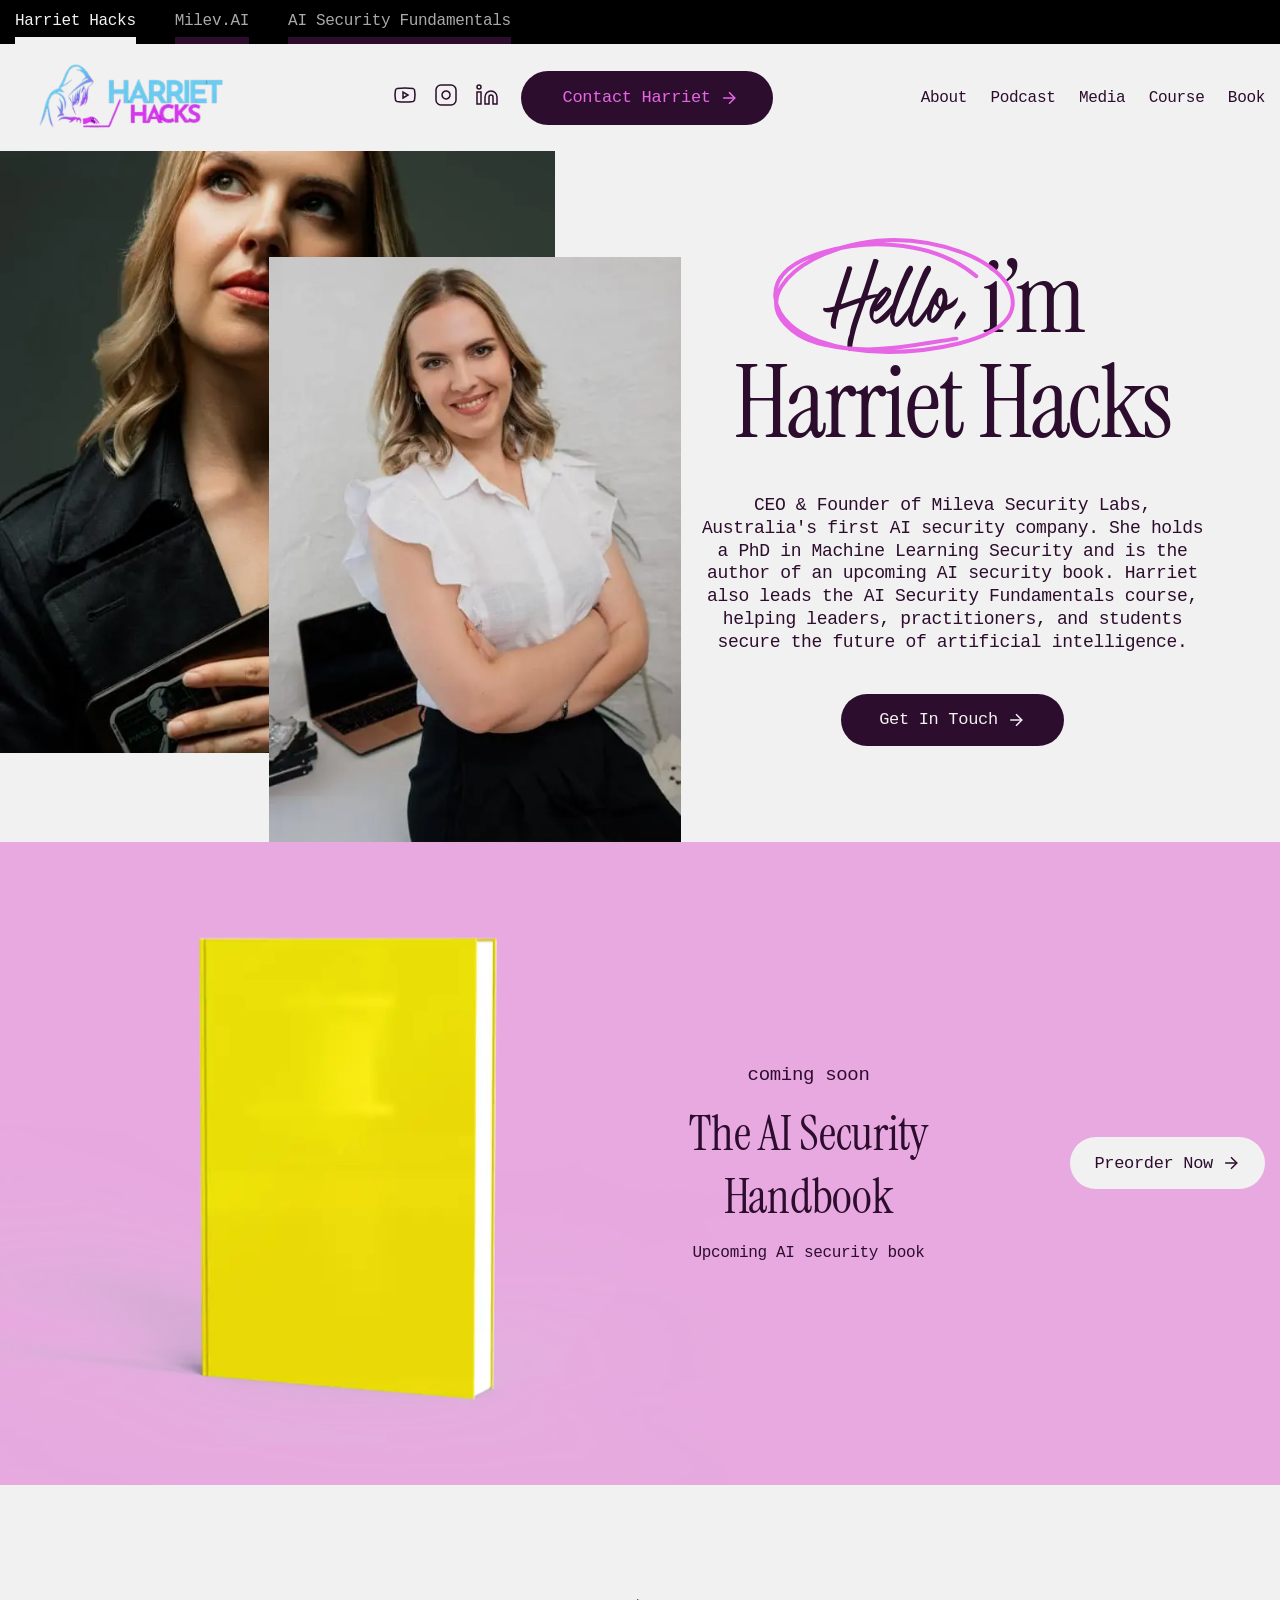
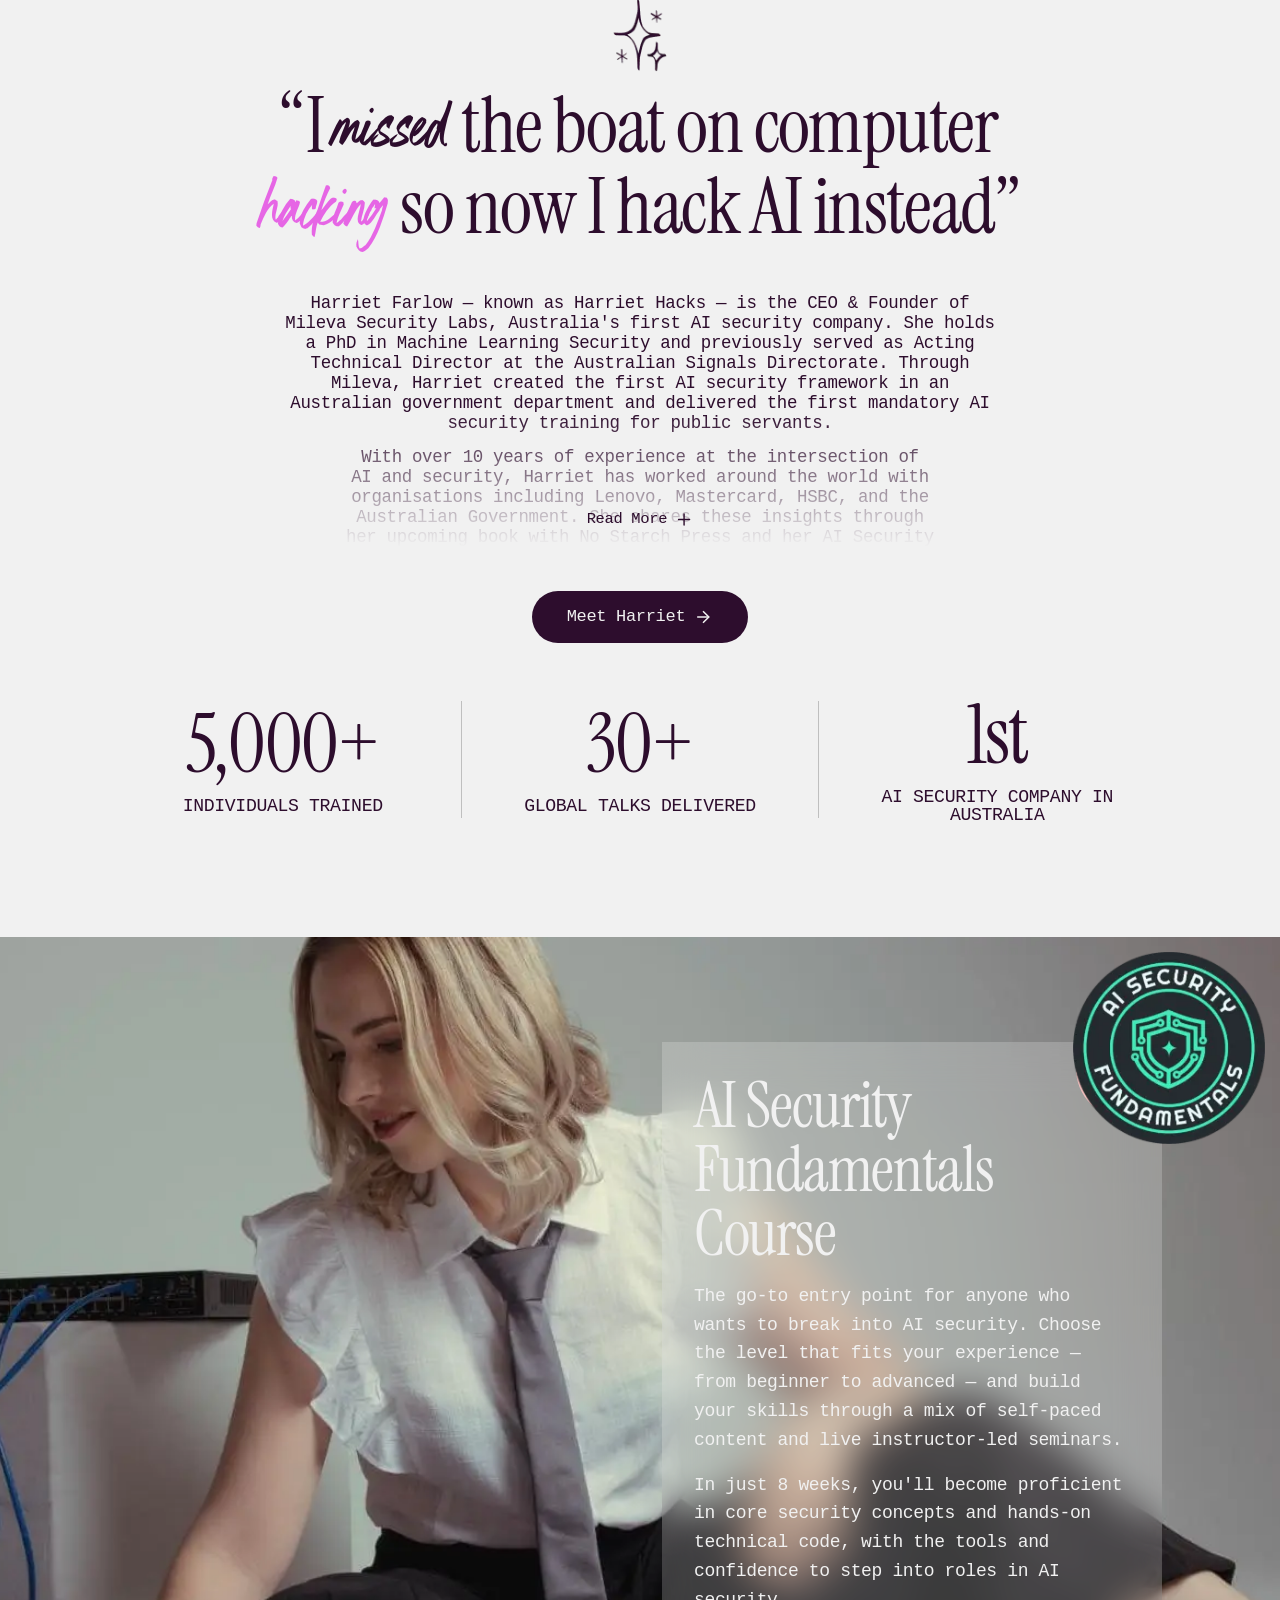
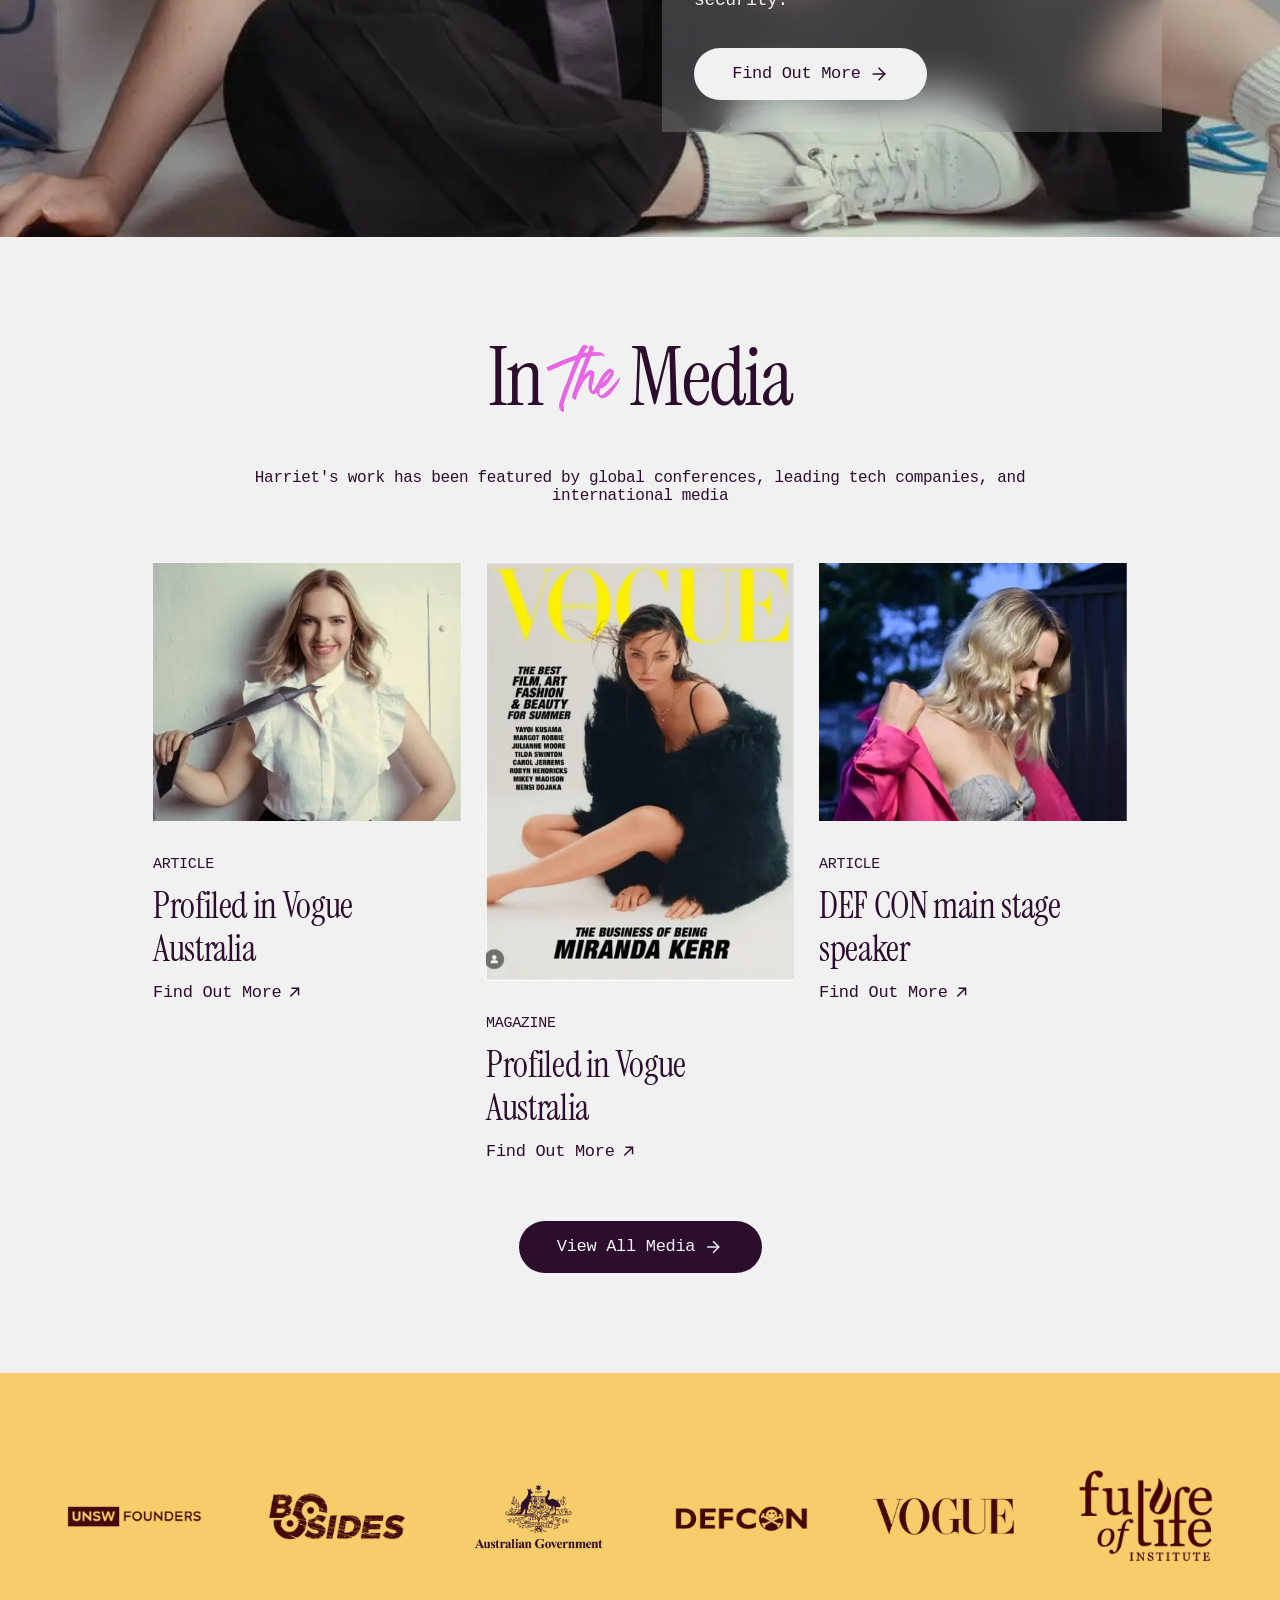
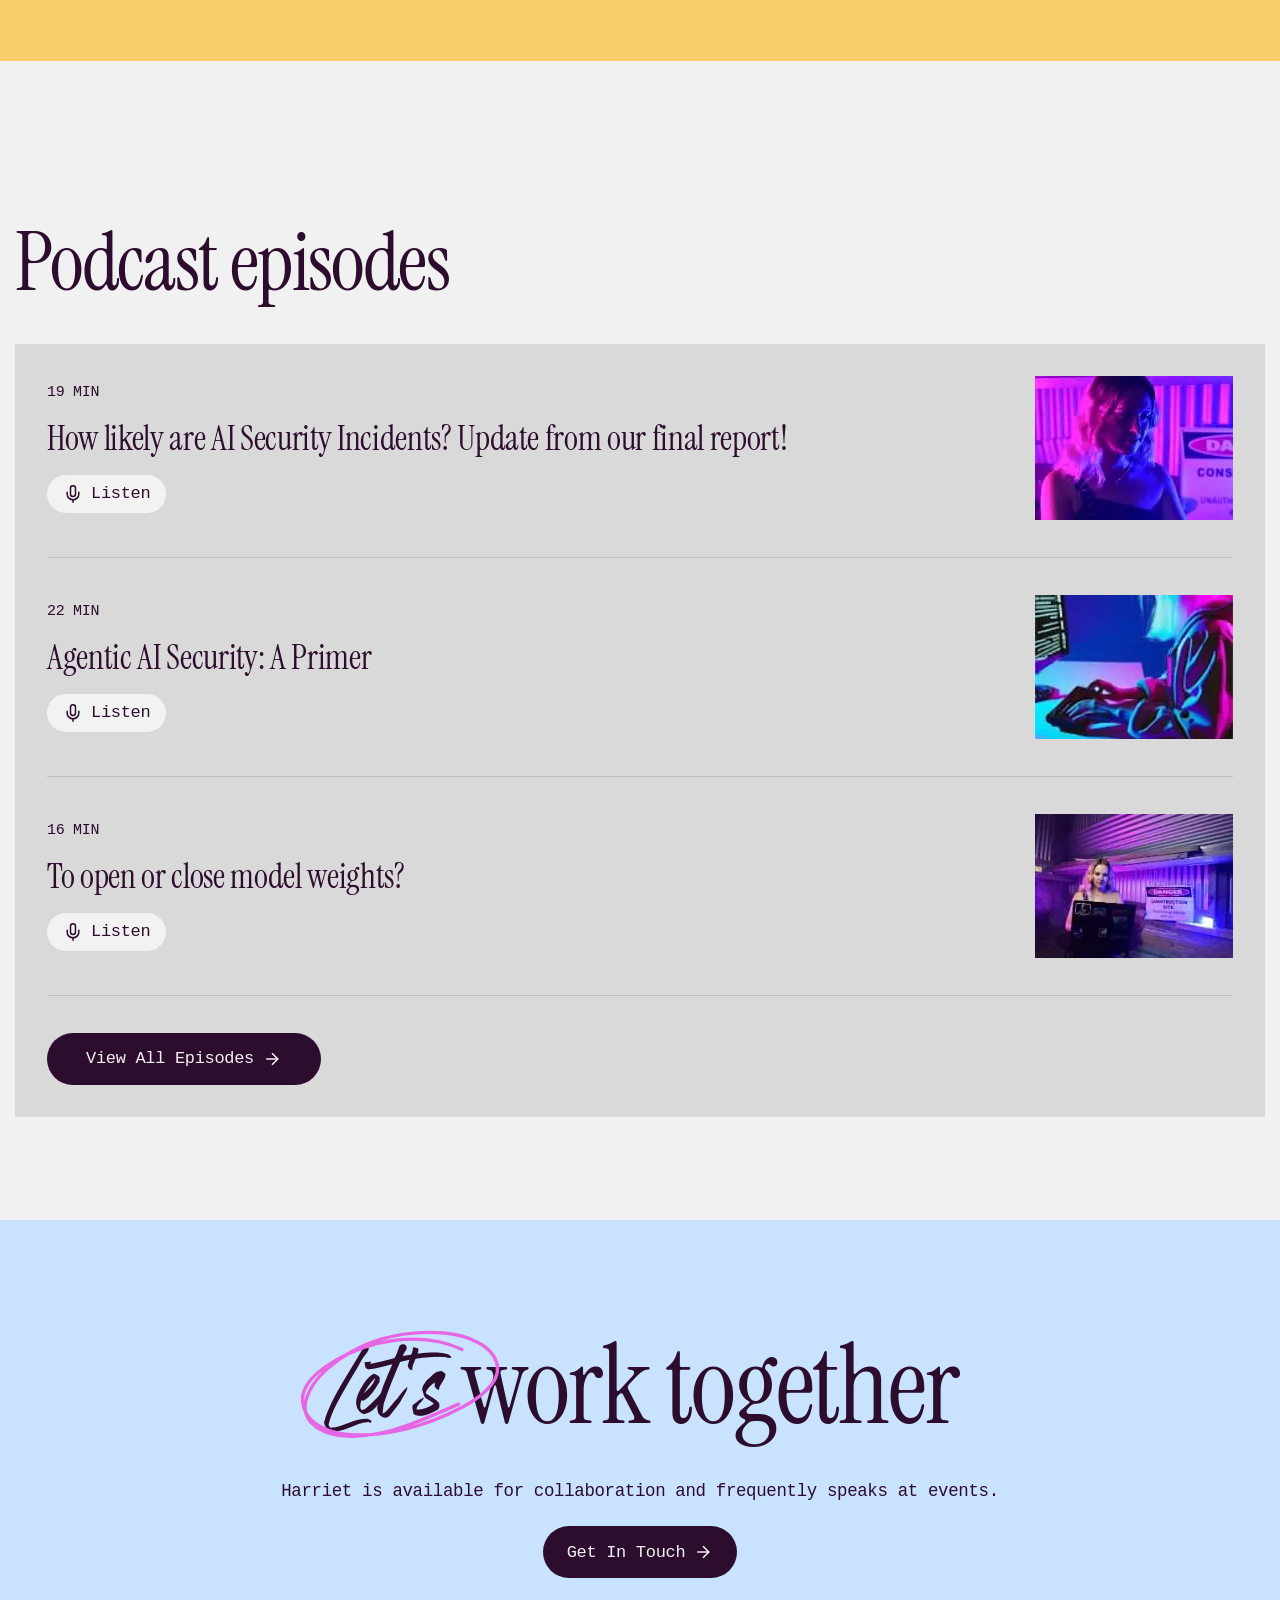
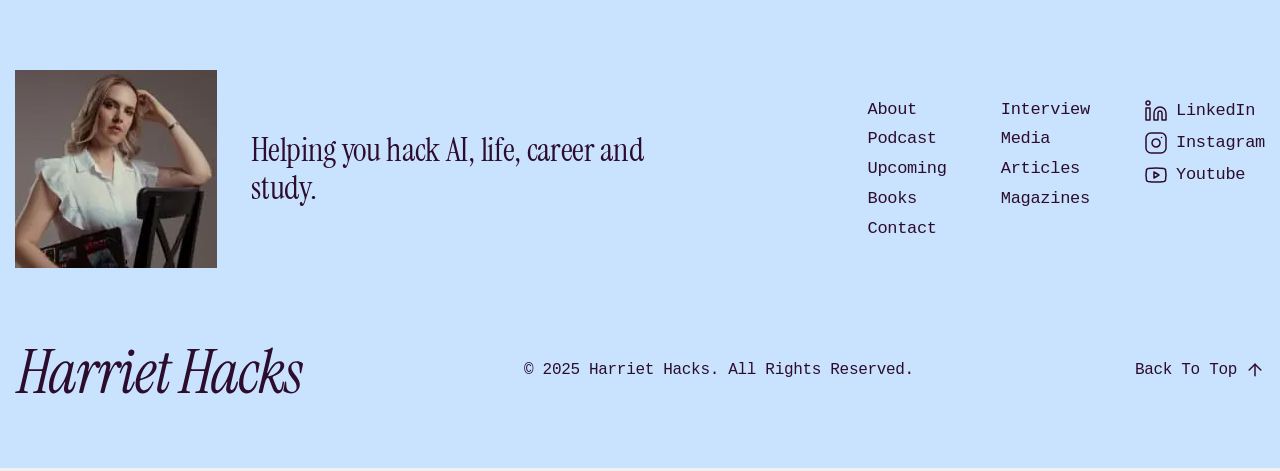
==== commit 63ac2c02: "" 1. About page - The 'lets hack the status quo' bar is incorrectly aligned. - see attached image. 2" ====
--- a/index.html
+++ b/index.html
@@ -10,7 +10,7 @@
 
 	<link rel="shortcut icon" href="favicon.ico">
 	<meta name="viewport" content="width=device-width, initial-scale=1.0">
-	<link rel="stylesheet" href="css/style.min.css?_v=20251016133955">
+	<link rel="stylesheet" href="css/style.min.css?_v=20251019043418">
 </head>
 
 <body>
@@ -607,7 +607,7 @@
 			</div>
 		</footer>
 	</div>
-	<script src="js/app.min.js?_v=20251016133955"></script>
+	<script src="js/app.min.js?_v=20251019043418"></script>
 </body>
 
 </html>
--- a/css/style.min.css
+++ b/css/style.min.css
@@ -1 +1 @@
-@font-face{font-family:"Instrument Serif";src:url(../fonts/InstrumentSerif-Regular.woff2) format("woff2");font-weight:400;font-style:normal;display:swap}@font-face{font-family:BostonSkylineClean;src:url(../fonts/BostonSkylineClean.woff2) format("woff2");font-weight:400;font-style:normal;display:swap}@font-face{font-family:"IBM Plex Mono",monospace;src:url(../fonts/IBMPlexMono-Regular.woff2) format("woff2");font-weight:400;font-style:normal;display:swap}@font-face{font-family:"IBM Plex Mono",monospace;src:url(../fonts/IBMPlexMono-Medium.woff2) format("woff2");font-weight:500;font-style:normal;display:swap}@font-face{font-family:"IBM Plex Mono",monospace;src:url(../fonts/IBMPlexMono-SemiBold.woff2) format("woff2");font-weight:600;font-style:normal;display:swap}[class*=-ibg]{position:relative;height:100%}[class*=-ibg] img{position:absolute;width:100%;height:100%;top:0;left:0;-o-object-fit:cover;object-fit:cover}[class*=-ibg_contain] img{-o-object-fit:contain;object-fit:contain}.btn{overflow:hidden;display:-webkit-box;display:-ms-flexbox;display:flex;position:relative;-webkit-box-align:center;-ms-flex-align:center;align-items:center;-webkit-box-pack:center;-ms-flex-pack:center;justify-content:center;padding:1rem 1.5rem;gap:.5rem;font-size:1.0625rem;cursor:pointer;background-color:#2d0d2d;position:relative;color:#f1f1f1;border-radius:100px;-webkit-transition:-webkit-transform .3s ease 0s;transition:-webkit-transform .3s ease 0s;transition:transform .3s ease 0s;transition:transform .3s ease 0s,-webkit-transform .3s ease 0s}.btn::before{content:"";position:absolute;top:0;left:-100%;width:100%;height:100%;background:-webkit-gradient(linear,left top,right top,from(transparent),color-stop(rgba(255,255,255,.4)),to(transparent));background:linear-gradient(90deg,transparent,rgba(255,255,255,.4),transparent);-webkit-transition:left .5s ease;transition:left .5s ease}.btn:hover{-webkit-transform:scale(1.05);-ms-transform:scale(1.05);transform:scale(1.05);-webkit-box-shadow:0 10px 25px rgba(139,92,246,.3);box-shadow:0 10px 25px rgba(139,92,246,.3)}.btn:hover::before{left:100%}.btn svg path{stroke:#f1f1f1}.btn_accent{color:#e666e5}.btn_accent svg path{stroke:#e666e5}.btn_white{background-color:#f1f1f1;color:#2d0d2d}.btn_white svg path{stroke:#2d0d2d}.hack{display:-webkit-box;display:-ms-flexbox;display:flex;-webkit-box-align:center;-ms-flex-align:center;align-items:center;overflow:hidden;background-color:#e666e5;white-space:nowrap;font-family:"Instrument Serif",serif}@supports (font-size:clamp(2.25rem ,1.8308383234rem + 2.0958083832vw ,4rem)){.hack{font-size:clamp(2.25rem ,1.8308383234rem + 2.0958083832vw ,4rem)}}@supports not (font-size:clamp(2.25rem ,1.8308383234rem + 2.0958083832vw ,4rem)){.hack{font-size:calc(2.25rem + 1.75*(100vw - 20rem)/ 83.5)}}.hack{line-height:1.296875%;color:#2d0d2d;gap:2rem}.hack__item{display:-webkit-box;display:-ms-flexbox;display:flex;-webkit-box-align:center;-ms-flex-align:center;align-items:center;-webkit-box-pack:center;-ms-flex-pack:center;justify-content:center;gap:2rem;padding-block:.875rem}.hack__boston{font-family:BostonSkylineClean}.hack__white{color:#f1f1f1}@supports (width:clamp(2.25rem ,2.0553892216rem + 0.9730538922vw ,3.0625rem)){.hack img{width:clamp(2.25rem ,2.0553892216rem + .9730538922vw ,3.0625rem)}}@supports not (width:clamp(2.25rem ,2.0553892216rem + 0.9730538922vw ,3.0625rem)){.hack img{width:calc(2.25rem + .8125*(100vw - 20rem)/ 83.5)}}@supports (height:clamp(3.125rem ,2.870508982rem + 1.2724550898vw ,4.1875rem)){.hack img{height:clamp(3.125rem ,2.870508982rem + 1.2724550898vw ,4.1875rem)}}@supports not (height:clamp(3.125rem ,2.870508982rem + 1.2724550898vw ,4.1875rem)){.hack img{height:calc(3.125rem + 1.0625*(100vw - 20rem)/ 83.5)}}.pagination__list{display:-webkit-box;display:-ms-flexbox;display:flex;-webkit-box-align:center;-ms-flex-align:center;align-items:center;gap:.5rem}.pagination__link{font-family:"Instrument Serif",serif}@supports (font-size:clamp(1.5rem ,1.3203592814rem + 0.8982035928vw ,2.25rem)){.pagination__link{font-size:clamp(1.5rem ,1.3203592814rem + .8982035928vw ,2.25rem)}}@supports not (font-size:clamp(1.5rem ,1.3203592814rem + 0.8982035928vw ,2.25rem)){.pagination__link{font-size:calc(1.5rem + .75*(100vw - 20rem)/ 83.5)}}.pagination__link{line-height:1.19;color:#968696;text-decoration:none;-webkit-transition:color .3s ease;transition:color .3s ease}.pagination__link:hover{color:#2d0d2d;text-decoration:underline;text-underline-offset:.25rem;text-decoration-thickness:.125rem}.pagination__link_active{color:#2d0d2d}.article{display:-webkit-box;display:-ms-flexbox;display:flex;-webkit-box-orient:vertical;-webkit-box-direction:normal;-ms-flex-direction:column;flex-direction:column}@supports (margin-bottom:clamp(1.5rem ,1.2604790419rem + 1.1976047904vw ,2.5rem)){.article__img{margin-bottom:clamp(1.5rem ,1.2604790419rem + 1.1976047904vw ,2.5rem)}}@supports not (margin-bottom:clamp(1.5rem ,1.2604790419rem + 1.1976047904vw ,2.5rem)){.article__img{margin-bottom:calc(1.5rem + 1*(100vw - 20rem)/ 83.5)}}.article__img img{width:100%;height:auto;-webkit-transition:opacity .3s ease;transition:opacity .3s ease;opacity:0}.article__img img.loaded{opacity:1}.article__label{margin-bottom:.75rem;display:block;letter-spacing:-.02em;font-size:.9375rem;line-height:1.4;text-transform:uppercase}.article__title{font-family:"Instrument Serif",serif}@supports (font-size:clamp(1.5rem ,1.3203592814rem + 0.8982035928vw ,2.25rem)){.article__title{font-size:clamp(1.5rem ,1.3203592814rem + .8982035928vw ,2.25rem)}}@supports not (font-size:clamp(1.5rem ,1.3203592814rem + 0.8982035928vw ,2.25rem)){.article__title{font-size:calc(1.5rem + .75*(100vw - 20rem)/ 83.5)}}.article__title{line-height:1.3;letter-spacing:-.02em;margin-bottom:1rem}.article__link{font-weight:500;font-size:1.0625rem;line-height:1.3;text-decoration:none;-webkit-transition:color .3s ease;transition:color .3s ease;display:-webkit-box;display:-ms-flexbox;display:flex;-webkit-box-align:center;-ms-flex-align:center;align-items:center;gap:.5rem}.article__link svg{width:1.25rem;height:1.25rem}.timer{padding:1rem 1.5rem;display:-webkit-box;display:-ms-flexbox;display:flex;-webkit-box-align:center;-ms-flex-align:center;align-items:center;-webkit-box-pack:center;-ms-flex-pack:center;justify-content:center;gap:1.125rem;border:1px solid #bfbfbf;border-radius:1rem}.timer__item{display:-webkit-box;display:-ms-flexbox;display:flex;-webkit-box-orient:vertical;-webkit-box-direction:normal;-ms-flex-direction:column;flex-direction:column;-webkit-box-align:center;-ms-flex-align:center;align-items:center;-webkit-box-pack:center;-ms-flex-pack:center;justify-content:center;gap:.25rem;line-height:1;font-size:.9375rem}@supports (font-size:clamp(1.625rem ,1.5351796407rem + 0.4491017964vw ,2rem)){.timer__item span:first-child{font-size:clamp(1.625rem ,1.5351796407rem + .4491017964vw ,2rem)}}@supports not (font-size:clamp(1.625rem ,1.5351796407rem + 0.4491017964vw ,2rem)){.timer__item span:first-child{font-size:calc(1.625rem + .375*(100vw - 20rem)/ 83.5)}}.timer__item span:first-child{letter-spacing:-.01em}.headings-list{display:-webkit-box;display:-ms-flexbox;display:flex;-webkit-box-orient:vertical;-webkit-box-direction:normal;-ms-flex-direction:column;flex-direction:column}@supports (gap:clamp(1.25rem ,1.0703592814rem + 0.8982035928vw ,2rem)){.headings-list{gap:clamp(1.25rem ,1.0703592814rem + .8982035928vw ,2rem)}}@supports not (gap:clamp(1.25rem ,1.0703592814rem + 0.8982035928vw ,2rem)){.headings-list{gap:calc(1.25rem + .75*(100vw - 20rem)/ 83.5)}}.headings-list__item{display:-ms-grid;display:grid}@supports (gap:clamp(1.25rem ,1.0703592814rem + 0.8982035928vw ,2rem)){.headings-list__item{gap:clamp(1.25rem ,1.0703592814rem + .8982035928vw ,2rem)}}@supports not (gap:clamp(1.25rem ,1.0703592814rem + 0.8982035928vw ,2rem)){.headings-list__item{gap:calc(1.25rem + .75*(100vw - 20rem)/ 83.5)}}.headings-list__header{display:-webkit-box;display:-ms-flexbox;display:flex;-webkit-box-align:center;-ms-flex-align:center;align-items:center}@supports (gap:clamp(1rem ,0.880239521rem + 0.5988023952vw ,1.5rem)){.headings-list__header{gap:clamp(1rem ,.880239521rem + .5988023952vw ,1.5rem)}}@supports not (gap:clamp(1rem ,0.880239521rem + 0.5988023952vw ,1.5rem)){.headings-list__header{gap:calc(1rem + .5*(100vw - 20rem)/ 83.5)}}.headings-list__number{text-transform:uppercase}@supports (font-size:clamp(0.8125rem ,0.7825598802rem + 0.1497005988vw ,0.9375rem)){.headings-list__number{font-size:clamp(.8125rem ,.7825598802rem + .1497005988vw ,.9375rem)}}@supports not (font-size:clamp(0.8125rem ,0.7825598802rem + 0.1497005988vw ,0.9375rem)){.headings-list__number{font-size:calc(.8125rem + .125*(100vw - 20rem)/ 83.5)}}.headings-list__number{letter-spacing:-.02em;background-color:#e666e5;color:#2d0d2d}@supports (padding:clamp(0.375rem ,0.3450598802rem + 0.1497005988vw ,0.5rem)){.headings-list__number{padding:clamp(.375rem ,.3450598802rem + .1497005988vw ,.5rem)}}@supports not (padding:clamp(0.375rem ,0.3450598802rem + 0.1497005988vw ,0.5rem)){.headings-list__number{padding:calc(.375rem + .125*(100vw - 20rem)/ 83.5)}}.headings-list__number{white-space:nowrap}.headings-list__title{font-weight:600}@supports (font-size:clamp(1rem ,0.9700598802rem + 0.1497005988vw ,1.125rem)){.headings-list__title{font-size:clamp(1rem ,.9700598802rem + .1497005988vw ,1.125rem)}}@supports not (font-size:clamp(1rem ,0.9700598802rem + 0.1497005988vw ,1.125rem)){.headings-list__title{font-size:calc(1rem + .125*(100vw - 20rem)/ 83.5)}}.headings-list__title{letter-spacing:-.02em}@supports (font-size:clamp(1rem ,0.9700598802rem + 0.1497005988vw ,1.125rem)){.headings-list__text p{font-size:clamp(1rem ,.9700598802rem + .1497005988vw ,1.125rem)}}@supports not (font-size:clamp(1rem ,0.9700598802rem + 0.1497005988vw ,1.125rem)){.headings-list__text p{font-size:calc(1rem + .125*(100vw - 20rem)/ 83.5)}}.headings-list__text p{line-height:1.27;letter-spacing:-.02em}.ol{display:-webkit-box;display:-ms-flexbox;display:flex;-webkit-box-orient:vertical;-webkit-box-direction:normal;-ms-flex-direction:column;flex-direction:column}@supports (gap:clamp(1.25rem ,1.0703592814rem + 0.8982035928vw ,2rem)){.ol{gap:clamp(1.25rem ,1.0703592814rem + .8982035928vw ,2rem)}}@supports not (gap:clamp(1.25rem ,1.0703592814rem + 0.8982035928vw ,2rem)){.ol{gap:calc(1.25rem + .75*(100vw - 20rem)/ 83.5)}}.ol__item{display:-webkit-box;display:-ms-flexbox;display:flex;-webkit-box-align:start;-ms-flex-align:start;align-items:start}@supports (gap:clamp(0.75rem ,0.6901197605rem + 0.2994011976vw ,1rem)){.ol__item{gap:clamp(.75rem ,.6901197605rem + .2994011976vw ,1rem)}}@supports not (gap:clamp(0.75rem ,0.6901197605rem + 0.2994011976vw ,1rem)){.ol__item{gap:calc(.75rem + .25*(100vw - 20rem)/ 83.5)}}@supports (width:clamp(1.25rem ,1.1901197605rem + 0.2994011976vw ,1.5rem)){.ol__number{width:clamp(1.25rem ,1.1901197605rem + .2994011976vw ,1.5rem)}}@supports not (width:clamp(1.25rem ,1.1901197605rem + 0.2994011976vw ,1.5rem)){.ol__number{width:calc(1.25rem + .25*(100vw - 20rem)/ 83.5)}}@supports (height:clamp(1.25rem ,1.1901197605rem + 0.2994011976vw ,1.5rem)){.ol__number{height:clamp(1.25rem ,1.1901197605rem + .2994011976vw ,1.5rem)}}@supports not (height:clamp(1.25rem ,1.1901197605rem + 0.2994011976vw ,1.5rem)){.ol__number{height:calc(1.25rem + .25*(100vw - 20rem)/ 83.5)}}.ol__number{display:-webkit-box;display:-ms-flexbox;display:flex;-webkit-box-align:center;-ms-flex-align:center;align-items:center;-webkit-box-pack:center;-ms-flex-pack:center;justify-content:center;-ms-flex-negative:0;flex-shrink:0}@supports (font-size:clamp(0.875rem ,0.8151197605rem + 0.2994011976vw ,1.125rem)){.ol__number{font-size:clamp(.875rem ,.8151197605rem + .2994011976vw ,1.125rem)}}@supports not (font-size:clamp(0.875rem ,0.8151197605rem + 0.2994011976vw ,1.125rem)){.ol__number{font-size:calc(.875rem + .25*(100vw - 20rem)/ 83.5)}}.ol__number{letter-spacing:-.02em;background-color:#2d0d2d;color:#f1f1f1;border-radius:50%}@supports (font-size:clamp(1rem ,0.9700598802rem + 0.1497005988vw ,1.125rem)){.ol__text p{font-size:clamp(1rem ,.9700598802rem + .1497005988vw ,1.125rem)}}@supports not (font-size:clamp(1rem ,0.9700598802rem + 0.1497005988vw ,1.125rem)){.ol__text p{font-size:calc(1rem + .125*(100vw - 20rem)/ 83.5)}}.ol__text p{line-height:1.27;letter-spacing:-.02em}.header{color:#f1f1f1;font-weight:500;z-index:50}.header__top{background-color:#000}.header__container{display:-webkit-box;display:-ms-flexbox;display:flex;-webkit-box-align:center;-ms-flex-align:center;align-items:center;-webkit-box-pack:justify;-ms-flex-pack:justify;justify-content:space-between;gap:.625rem}.header__top-list{padding-top:.75rem;display:-webkit-box;display:-ms-flexbox;display:flex;-webkit-box-align:center;-ms-flex-align:center;align-items:center}@supports (gap:clamp(1.5rem ,1.1856287425rem + 1.5718562874vw ,2.8125rem)){.header__top-list{gap:clamp(1.5rem ,1.1856287425rem + 1.5718562874vw ,2.8125rem)}}@supports not (gap:clamp(1.5rem ,1.1856287425rem + 1.5718562874vw ,2.8125rem)){.header__top-list{gap:calc(1.5rem + 1.3125*(100vw - 20rem)/ 83.5)}}.header__top-list{font-size:1rem}.header__top-item{height:100%;display:-webkit-box;display:-ms-flexbox;display:flex;-webkit-box-align:center;-ms-flex-align:center;align-items:center}.header__top-link{height:100%;padding-bottom:.875rem;display:block;position:relative;color:rgba(241,241,241,.7)}.header__top-link::before{content:"";position:absolute;bottom:0;left:0;width:100%;height:.4375rem;background-color:#2d0d2d;-webkit-transition:background .3s ease 0s;transition:background .3s ease 0s}.header__top-link_active{color:#f1f1f1}.header__top-link_active::before{background-color:#f1f1f1}.header__main{color:#2d0d2d}@supports (padding-block:clamp(1.25rem ,0.9505988024rem + 1.497005988vw ,2.5rem)){.header_padding .header__main{padding-block:clamp(1.25rem ,.9505988024rem + 1.497005988vw ,2.5rem)}}@supports not (padding-block:clamp(1.25rem ,0.9505988024rem + 1.497005988vw ,2.5rem)){.header_padding .header__main{padding-block:calc(1.25rem + 1.25*(100vw - 20rem)/ 83.5)}}.header__logo{-webkit-transition:scale .3s ease 0s;transition:scale .3s ease 0s;will-change:scale}.header__logo:hover{scale:1.05}.header__logo img{width:100%;height:auto}@supports (max-width:clamp(12.5rem ,11.871257485rem + 3.1437125749vw ,15.125rem)){.header__logo img{max-width:clamp(12.5rem ,11.871257485rem + 3.1437125749vw ,15.125rem)}}@supports not (max-width:clamp(12.5rem ,11.871257485rem + 3.1437125749vw ,15.125rem)){.header__logo img{max-width:calc(12.5rem + 2.625*(100vw - 20rem)/ 83.5)}}.header__nav-list{display:-webkit-box;display:-ms-flexbox;display:flex;-webkit-box-align:center;-ms-flex-align:center;align-items:center}@supports (gap:clamp(1.25rem ,0.3928930158rem + 1.3392558202vw ,2rem)){.header__nav-list{gap:clamp(1.25rem ,.3928930158rem + 1.3392558202vw ,2rem)}}@supports not (gap:clamp(1.25rem ,0.3928930158rem + 1.3392558202vw ,2rem)){.header__nav-list{gap:calc(1.25rem + .75*(100vw - 63.99875rem)/ 56.00125)}}.header__nav-link{-webkit-transition:all .3s ease 0s;transition:all .3s ease 0s;padding-bottom:.375rem;position:relative}.header__nav-link::before{content:"";position:absolute;bottom:0;left:50%;width:0;-webkit-transform:translateX(-50%);-ms-transform:translateX(-50%);transform:translateX(-50%);height:.125rem;background-color:#2d0d2d;-webkit-transition:all .3s ease 0s;transition:all .3s ease 0s}.header__actions{display:-webkit-box;display:-ms-flexbox;display:flex;-webkit-box-align:center;-ms-flex-align:center;align-items:center}@supports (gap:clamp(1rem ,0.880239521rem + 0.5988023952vw ,1.5rem)){.header__actions{gap:clamp(1rem ,.880239521rem + .5988023952vw ,1.5rem)}}@supports not (gap:clamp(1rem ,0.880239521rem + 0.5988023952vw ,1.5rem)){.header__actions{gap:calc(1rem + .5*(100vw - 20rem)/ 83.5)}}.header__socials{display:-webkit-box;display:-ms-flexbox;display:flex;-webkit-box-align:center;-ms-flex-align:center;align-items:center}@supports (gap:clamp(0.875rem ,0.1607441798rem + 1.1160465168vw ,1.5rem)){.header__socials{gap:clamp(.875rem ,.1607441798rem + 1.1160465168vw ,1.5rem)}}@supports not (gap:clamp(0.875rem ,0.1607441798rem + 1.1160465168vw ,1.5rem)){.header__socials{gap:calc(.875rem + .625*(100vw - 63.99875rem)/ 56.00125)}}.header__contact-btn{padding-left:2.625rem;padding-right:2.125rem;padding-block:1.0625rem}.header__mobile{display:none}.header__mobile-title{padding-top:.75rem;font-size:1.5rem;font-weight:600;color:#f1f1f1;padding-bottom:1.375rem;border-bottom:1px solid hsla(0,0%,100%,.1);width:100%;text-align:center}.icon-menu{display:none}@supports (padding-top:clamp(3.125rem ,2.0770958084rem + 5.2395209581vw ,7.5rem)){.footer{padding-top:clamp(3.125rem ,2.0770958084rem + 5.2395209581vw ,7.5rem)}}@supports not (padding-top:clamp(3.125rem ,2.0770958084rem + 5.2395209581vw ,7.5rem)){.footer{padding-top:calc(3.125rem + 4.375*(100vw - 20rem)/ 83.5)}}.footer{background-color:#c9e3ff;padding-bottom:3.125rem}@supports (margin-bottom:clamp(1.25rem ,-0.247005988rem + 7.4850299401vw ,7.5rem)){.footer__top{margin-bottom:clamp(1.25rem ,-.247005988rem + 7.4850299401vw ,7.5rem)}}@supports not (margin-bottom:clamp(1.25rem ,-0.247005988rem + 7.4850299401vw ,7.5rem)){.footer__top{margin-bottom:calc(1.25rem + 6.25*(100vw - 20rem)/ 83.5)}}.footer__top{display:-webkit-box;display:-ms-flexbox;display:flex;-webkit-box-orient:vertical;-webkit-box-direction:normal;-ms-flex-direction:column;flex-direction:column;-webkit-box-align:center;-ms-flex-align:center;align-items:center;text-align:center;-webkit-box-pack:center;-ms-flex-pack:center;justify-content:center;gap:1.5rem}@supports (font-size:clamp(3.75rem ,2.7020958084rem + 5.2395209581vw ,8.125rem)){.footer__title{font-size:clamp(3.75rem ,2.7020958084rem + 5.2395209581vw ,8.125rem)}}@supports not (font-size:clamp(3.75rem ,2.7020958084rem + 5.2395209581vw ,8.125rem)){.footer__title{font-size:calc(3.75rem + 4.375*(100vw - 20rem)/ 83.5)}}.footer__title{font-family:"Instrument Serif",serif;line-height:1.2;letter-spacing:-.02em}.footer__title span{font-family:BostonSkylineClean;position:relative}.footer__title span::after{content:"";position:absolute}@supports (width:clamp(6.25rem ,3.8547904192rem + 11.9760479042vw ,16.25rem)){.footer__title span::after{width:clamp(6.25rem ,3.8547904192rem + 11.9760479042vw ,16.25rem)}}@supports not (width:clamp(6.25rem ,3.8547904192rem + 11.9760479042vw ,16.25rem)){.footer__title span::after{width:calc(6.25rem + 10*(100vw - 20rem)/ 83.5)}}@supports (height:clamp(4.6875rem ,3.564745509rem + 5.6137724551vw ,9.375rem)){.footer__title span::after{height:clamp(4.6875rem ,3.564745509rem + 5.6137724551vw ,9.375rem)}}@supports not (height:clamp(4.6875rem ,3.564745509rem + 5.6137724551vw ,9.375rem)){.footer__title span::after{height:calc(4.6875rem + 4.6875*(100vw - 20rem)/ 83.5)}}.footer__title span::after{z-index:5;top:0;left:-25%;background:url(../img/icons/lines-vector.svg) center/100% no-repeat}@supports (font-size:clamp(1rem ,0.9700598802rem + 0.1497005988vw ,1.125rem)){.footer__desc{font-size:clamp(1rem ,.9700598802rem + .1497005988vw ,1.125rem)}}@supports not (font-size:clamp(1rem ,0.9700598802rem + 0.1497005988vw ,1.125rem)){.footer__desc{font-size:calc(1rem + .125*(100vw - 20rem)/ 83.5)}}.footer__desc{line-height:1.27;letter-spacing:-.02em}.footer__row{display:-webkit-box;display:-ms-flexbox;display:flex;-webkit-box-align:center;-ms-flex-align:center;align-items:center;-webkit-box-pack:justify;-ms-flex-pack:justify;justify-content:space-between;gap:1.25rem}@supports (margin-bottom:clamp(2.5rem ,2.2005988024rem + 1.497005988vw ,3.75rem)){.footer__row{margin-bottom:clamp(2.5rem ,2.2005988024rem + 1.497005988vw ,3.75rem)}}@supports not (margin-bottom:clamp(2.5rem ,2.2005988024rem + 1.497005988vw ,3.75rem)){.footer__row{margin-bottom:calc(2.5rem + 1.25*(100vw - 20rem)/ 83.5)}}.footer__left{display:-webkit-box;display:-ms-flexbox;display:flex;-webkit-box-align:center;-ms-flex-align:center;align-items:center}@supports (gap:clamp(1.25rem ,0.9505988024rem + 1.497005988vw ,2.5rem)){.footer__left{gap:clamp(1.25rem ,.9505988024rem + 1.497005988vw ,2.5rem)}}@supports not (gap:clamp(1.25rem ,0.9505988024rem + 1.497005988vw ,2.5rem)){.footer__left{gap:calc(1.25rem + 1.25*(100vw - 20rem)/ 83.5)}}@supports (font-size:clamp(1.5rem ,1.3203592814rem + 0.8982035928vw ,2.25rem)){.footer__heading{font-size:clamp(1.5rem ,1.3203592814rem + .8982035928vw ,2.25rem)}}@supports not (font-size:clamp(1.5rem ,1.3203592814rem + 0.8982035928vw ,2.25rem)){.footer__heading{font-size:calc(1.5rem + .75*(100vw - 20rem)/ 83.5)}}.footer__heading{line-height:1.19;letter-spacing:-.01em;font-family:"Instrument Serif",serif;max-width:26.25rem}.footer__nav{display:-webkit-box;display:-ms-flexbox;display:flex;-webkit-box-align:start;-ms-flex-align:start;align-items:start}@supports (gap:clamp(2.5rem ,-1.0712791009rem + 5.5802325841vw ,5.625rem)){.footer__nav{gap:clamp(2.5rem ,-1.0712791009rem + 5.5802325841vw ,5.625rem)}}@supports not (gap:clamp(2.5rem ,-1.0712791009rem + 5.5802325841vw ,5.625rem)){.footer__nav{gap:calc(2.5rem + 3.125*(100vw - 63.99875rem)/ 56.00125)}}.footer__nav{-ms-flex-wrap:wrap;flex-wrap:wrap}.footer__list{display:-webkit-box;display:-ms-flexbox;display:flex;-webkit-box-orient:vertical;-webkit-box-direction:normal;-ms-flex-direction:column;flex-direction:column;gap:.5rem}.footer__list-link{font-size:1.0625rem;display:-webkit-box;display:-ms-flexbox;display:flex;-webkit-box-align:center;-ms-flex-align:center;align-items:center;gap:.5rem;line-height:1.29;-webkit-transition:color .3s ease;transition:color .3s ease}.footer__list-link:hover{color:#e666e5}.footer__list-link:hover svg path{-webkit-transition:stroke .3s ease;transition:stroke .3s ease;stroke:#e666e5}.footer__copy{display:-webkit-box;display:-ms-flexbox;display:flex;-webkit-box-align:center;-ms-flex-align:center;align-items:center;gap:1.25rem;-webkit-box-pack:justify;-ms-flex-pack:justify;justify-content:space-between}.footer__logo{-webkit-transition:scale .3s ease 0s;transition:scale .3s ease 0s;will-change:scale}.footer__logo:hover{scale:1.05}.footer__back-to-top{display:-webkit-box;display:-ms-flexbox;display:flex;-webkit-box-align:center;-ms-flex-align:center;align-items:center;gap:.5rem;line-height:1.29;-webkit-transition:color .3s ease;transition:color .3s ease}.footer__back-to-top:hover{color:#e666e5}.footer__back-to-top:hover svg path{-webkit-transition:stroke .3s ease;transition:stroke .3s ease;stroke:#e666e5}.hero{display:-webkit-box;display:-ms-flexbox;display:flex;-webkit-box-align:center;-ms-flex-align:center;align-items:center;max-width:143.75rem;margin-inline:auto}.hero__container{width:100%}.hero__images{max-width:51.625rem;position:relative;width:100%;height:100%}.hero__img{width:100%;height:auto}.hero__img--first{max-width:41.0625rem}@supports (max-width:clamp(26.5625rem ,-5.9989035088rem + 50.8771929825vw ,41.0625rem)){.hero__img--first{max-width:clamp(26.5625rem ,-5.9989035088rem + 50.8771929825vw ,41.0625rem)}}@supports not (max-width:clamp(26.5625rem ,-5.9989035088rem + 50.8771929825vw ,41.0625rem)){.hero__img--first{max-width:calc(26.5625rem + 14.5*(100vw - 64rem)/ 28.5)}}.hero__img--second{max-width:31.25rem;position:relative;z-index:1;margin-top:-36.875rem;margin-left:20.1875rem}.hero__content{max-width:36.5rem}@supports (margin-right:clamp(8.875rem ,-58.0892857143rem + 71.4285714286vw ,27.625rem)){.hero__content{margin-right:clamp(8.875rem ,-58.0892857143rem + 71.4285714286vw ,27.625rem)}}@supports not (margin-right:clamp(8.875rem ,-58.0892857143rem + 71.4285714286vw ,27.625rem)){.hero__content{margin-right:calc(8.875rem + 18.75*(100vw - 93.75rem)/ 26.25)}}.hero__content{padding-block:6.5rem;width:100%;display:-webkit-box;display:-ms-flexbox;display:flex;-webkit-box-orient:vertical;-webkit-box-direction:normal;-ms-flex-direction:column;flex-direction:column;-webkit-box-align:center;-ms-flex-align:center;align-items:center;text-wrap:balance;margin-left:auto}@supports (max-width:clamp(30.625rem ,23.9107142857rem + 10.4910714286vw ,36.5rem)){.hero__content{max-width:clamp(30.625rem ,23.9107142857rem + 10.4910714286vw ,36.5rem)}}@supports not (max-width:clamp(30.625rem ,23.9107142857rem + 10.4910714286vw ,36.5rem)){.hero__content{max-width:calc(30.625rem + 5.875*(100vw - 64rem)/ 56)}}@supports (padding-block:clamp(1.25rem ,-0.0074850299rem + 6.2874251497vw ,6.5rem)){.hero__content{padding-block:clamp(1.25rem ,-.0074850299rem + 6.2874251497vw ,6.5rem)}}@supports not (padding-block:clamp(1.25rem ,-0.0074850299rem + 6.2874251497vw ,6.5rem)){.hero__content{padding-block:calc(1.25rem + 5.25*(100vw - 20rem)/ 83.5)}}@supports (gap:clamp(1.25rem ,0.8308383234rem + 2.0958083832vw ,3rem)){.hero__content{gap:clamp(1.25rem ,.8308383234rem + 2.0958083832vw ,3rem)}}@supports not (gap:clamp(1.25rem ,0.8308383234rem + 2.0958083832vw ,3rem)){.hero__content{gap:calc(1.25rem + 1.75*(100vw - 20rem)/ 83.5)}}.hero__title{font-family:"Instrument Serif",serif}@supports (font-size:clamp(5.625rem ,2.7678571429rem + 4.4642857143vw ,8.125rem)){.hero__title{font-size:clamp(5.625rem ,2.7678571429rem + 4.4642857143vw ,8.125rem)}}@supports not (font-size:clamp(5.625rem ,2.7678571429rem + 4.4642857143vw ,8.125rem)){.hero__title{font-size:calc(5.625rem + 2.5*(100vw - 64rem)/ 56)}}.hero__title{line-height:1em;letter-spacing:-.02em;margin:0;text-align:center}.hero__title span{position:relative;font-family:BostonSkylineClean}.hero__title span::before{content:"";width:250px;height:250px;position:absolute;top:46%;left:50%;-webkit-transform:translate(-50%,-50%);-ms-transform:translate(-50%,-50%);transform:translate(-50%,-50%);background:url(../img/icons/lines.svg) center no-repeat}.hero__description{text-align:center;font-size:1.125rem;line-height:1.27;letter-spacing:-.02em;max-width:31.875rem}.hero__btn{max-width:13.9375rem;width:100%;margin-inline:auto}.soon{background-color:#e8a9e0}.no-webp .soon_about{background-image:url(../img/soon/soon-bg-about.jpg)}.soon__content{display:-webkit-box;display:-ms-flexbox;display:flex;-webkit-box-align:center;-ms-flex-align:center;align-items:center;text-align:center;-webkit-box-pack:center;-ms-flex-pack:center;justify-content:center}@supports (gap:clamp(0.875rem ,-0.0980538922rem + 4.8652694611vw ,4.9375rem)){.soon__content{gap:clamp(.875rem ,-.0980538922rem + 4.8652694611vw ,4.9375rem)}}@supports not (gap:clamp(0.875rem ,-0.0980538922rem + 4.8652694611vw ,4.9375rem)){.soon__content{gap:calc(.875rem + 4.0625*(100vw - 20rem)/ 83.5)}}.soon__content{min-height:28.375rem;width:100%}@supports (margin-left:clamp(-18.75rem ,-8.3335141751rem + -8.6804048541vw ,-12.5rem)){.soon__image{margin-left:clamp(-18.75rem ,-8.3335141751rem + -8.6804048541vw ,-12.5rem)}}@supports not (margin-left:clamp(-18.75rem ,-8.3335141751rem + -8.6804048541vw ,-12.5rem)){.soon__image{margin-left:calc(-12.5rem + -6.25*(100vw - 47.99875rem)/ 72.00125)}}.soon__image img{width:100%;height:auto}.soon__text{margin-left:-11.25rem;display:-webkit-box;display:-ms-flexbox;display:flex;-webkit-box-orient:vertical;-webkit-box-direction:normal;-ms-flex-direction:column;flex-direction:column;gap:1rem;-webkit-box-align:center;-ms-flex-align:center;align-items:center}.soon__label{font-size:1.1875rem}.soon__title-wrapper{display:-webkit-box;display:-ms-flexbox;display:flex;-webkit-box-align:center;-ms-flex-align:center;align-items:center;gap:1rem}.soon__title{font-family:"Instrument Serif",serif;font-size:3rem}.soon__btn{height:-webkit-fit-content;height:-moz-fit-content;height:fit-content;white-space:nowrap}.about{max-width:125rem;margin-inline:auto;position:relative}@supports (padding-block:clamp(5rem ,4.3113772455rem + 3.4431137725vw ,7.875rem)){.about{padding-block:clamp(5rem ,4.3113772455rem + 3.4431137725vw ,7.875rem)}}@supports not (padding-block:clamp(5rem ,4.3113772455rem + 3.4431137725vw ,7.875rem)){.about{padding-block:calc(5rem + 2.875*(100vw - 20rem)/ 83.5)}}.about__img{position:absolute}@supports (top:clamp(12.5rem ,10.9730538922rem + 7.6347305389vw ,18.875rem)){.about__img--first{top:clamp(12.5rem ,10.9730538922rem + 7.6347305389vw ,18.875rem)}}@supports not (top:clamp(12.5rem ,10.9730538922rem + 7.6347305389vw ,18.875rem)){.about__img--first{top:calc(12.5rem + 6.375*(100vw - 20rem)/ 83.5)}}.about__img--first{left:0}@supports (width:clamp(18.75rem ,17.252994012rem + 7.4850299401vw ,25rem)){.about__img--first{width:clamp(18.75rem ,17.252994012rem + 7.4850299401vw ,25rem)}}@supports not (width:clamp(18.75rem ,17.252994012rem + 7.4850299401vw ,25rem)){.about__img--first{width:calc(18.75rem + 6.25*(100vw - 20rem)/ 83.5)}}.about__img--first::after{content:"";position:absolute;left:0;bottom:-.625rem;width:100%;height:100%;background:url(../img/about/about-mask.svg) bottom left/auto no-repeat}.about__img--second{position:absolute}@supports (top:clamp(-2.625rem ,-0.9206586826rem + -1.6467065868vw ,-1.25rem)){.about__img--second{top:clamp(-2.625rem ,-.9206586826rem + -1.6467065868vw ,-1.25rem)}}@supports not (top:clamp(-2.625rem ,-0.9206586826rem + -1.6467065868vw ,-1.25rem)){.about__img--second{top:calc(-1.25rem + -1.375*(100vw - 20rem)/ 83.5)}}.about__img--second{right:0}@supports (width:clamp(12.5rem ,11.002994012rem + 7.4850299401vw ,18.75rem)){.about__img--second{width:clamp(12.5rem ,11.002994012rem + 7.4850299401vw ,18.75rem)}}@supports not (width:clamp(12.5rem ,11.002994012rem + 7.4850299401vw ,18.75rem)){.about__img--second{width:calc(12.5rem + 6.25*(100vw - 20rem)/ 83.5)}}.about__container{position:relative;display:-webkit-box;display:-ms-flexbox;display:flex;-webkit-box-orient:vertical;-webkit-box-direction:normal;-ms-flex-direction:column;flex-direction:column;-webkit-box-align:center;-ms-flex-align:center;align-items:center}.about__content{display:-webkit-box;display:-ms-flexbox;display:flex;-webkit-box-orient:vertical;-webkit-box-direction:normal;-ms-flex-direction:column;flex-direction:column;-webkit-box-align:center;-ms-flex-align:center;align-items:center}@supports (gap:clamp(2rem ,1.7604790419rem + 1.1976047904vw ,3rem)){.about__content{gap:clamp(2rem ,1.7604790419rem + 1.1976047904vw ,3rem)}}@supports not (gap:clamp(2rem ,1.7604790419rem + 1.1976047904vw ,3rem)){.about__content{gap:calc(2rem + 1*(100vw - 20rem)/ 83.5)}}.about__content{text-align:center}@supports (max-width:clamp(37.5rem ,33.2784431138rem + 21.1077844311vw ,55.125rem)){.about__content{max-width:clamp(37.5rem ,33.2784431138rem + 21.1077844311vw ,55.125rem)}}@supports not (max-width:clamp(37.5rem ,33.2784431138rem + 21.1077844311vw ,55.125rem)){.about__content{max-width:calc(37.5rem + 17.625*(100vw - 20rem)/ 83.5)}}.about__content{position:relative;z-index:5}.about__quote{display:-webkit-box;display:-ms-flexbox;display:flex;-webkit-box-orient:vertical;-webkit-box-direction:normal;-ms-flex-direction:column;flex-direction:column;-webkit-box-align:center;-ms-flex-align:center;align-items:center}@supports (gap:clamp(0.75rem ,0.6901197605rem + 0.2994011976vw ,1rem)){.about__quote{gap:clamp(.75rem ,.6901197605rem + .2994011976vw ,1rem)}}@supports not (gap:clamp(0.75rem ,0.6901197605rem + 0.2994011976vw ,1rem)){.about__quote{gap:calc(.75rem + .25*(100vw - 20rem)/ 83.5)}}@supports (width:clamp(3.75rem ,3.4505988024rem + 1.497005988vw ,5rem)){.about__quote img{width:clamp(3.75rem ,3.4505988024rem + 1.497005988vw ,5rem)}}@supports not (width:clamp(3.75rem ,3.4505988024rem + 1.497005988vw ,5rem)){.about__quote img{width:calc(3.75rem + 1.25*(100vw - 20rem)/ 83.5)}}@supports (height:clamp(3.75rem ,3.4505988024rem + 1.497005988vw ,5rem)){.about__quote img{height:clamp(3.75rem ,3.4505988024rem + 1.497005988vw ,5rem)}}@supports not (height:clamp(3.75rem ,3.4505988024rem + 1.497005988vw ,5rem)){.about__quote img{height:calc(3.75rem + 1.25*(100vw - 20rem)/ 83.5)}}.about__quote-text{font-family:"Instrument Serif",serif;font-weight:400}@supports (font-size:clamp(3rem ,2.371257485rem + 3.1437125749vw ,5.625rem)){.about__quote-text{font-size:clamp(3rem ,2.371257485rem + 3.1437125749vw ,5.625rem)}}@supports not (font-size:clamp(3rem ,2.371257485rem + 3.1437125749vw ,5.625rem)){.about__quote-text{font-size:calc(3rem + 2.625*(100vw - 20rem)/ 83.5)}}.about__quote-text{line-height:1em;letter-spacing:-.02em;color:#2d0d2d;margin:0;text-align:center}@supports (max-width:clamp(37.5rem ,34.1766467066rem + 16.6167664671vw ,51.375rem)){.about__quote-text{max-width:clamp(37.5rem ,34.1766467066rem + 16.6167664671vw ,51.375rem)}}@supports not (max-width:clamp(37.5rem ,34.1766467066rem + 16.6167664671vw ,51.375rem)){.about__quote-text{max-width:calc(37.5rem + 13.875*(100vw - 20rem)/ 83.5)}}.about__quote-text span{font-family:BostonSkylineClean}.about__quote-text span:last-child{color:#e666e5}.about__description{display:-webkit-box;display:-ms-flexbox;display:flex;-webkit-box-orient:vertical;-webkit-box-direction:normal;-ms-flex-direction:column;flex-direction:column}@supports (gap:clamp(0.75rem ,0.6901197605rem + 0.2994011976vw ,1rem)){.about__description{gap:clamp(.75rem ,.6901197605rem + .2994011976vw ,1rem)}}@supports not (gap:clamp(0.75rem ,0.6901197605rem + 0.2994011976vw ,1rem)){.about__description{gap:calc(.75rem + .25*(100vw - 20rem)/ 83.5)}}.about__description{max-width:100%;position:relative}.about__description p{font-family:"IBM Plex Mono",monospace;font-weight:400}@supports (font-size:clamp(1rem ,0.9700598802rem + 0.1497005988vw ,1.125rem)){.about__description p{font-size:clamp(1rem ,.9700598802rem + .1497005988vw ,1.125rem)}}@supports not (font-size:clamp(1rem ,0.9700598802rem + 0.1497005988vw ,1.125rem)){.about__description p{font-size:calc(1rem + .125*(100vw - 20rem)/ 83.5)}}.about__description p{line-height:1.6;letter-spacing:-.02em;color:#2d0d2d;margin:0}@supports (width:clamp(12.5rem ,12.1556886228rem + 1.7215568862vw ,13.9375rem)){.about__btn{width:clamp(12.5rem ,12.1556886228rem + 1.7215568862vw ,13.9375rem)}}@supports not (width:clamp(12.5rem ,12.1556886228rem + 1.7215568862vw ,13.9375rem)){.about__btn{width:calc(12.5rem + 1.4375*(100vw - 20rem)/ 83.5)}}@supports (margin-top:clamp(2.5rem ,2.245508982rem + 1.2724550898vw ,3.5625rem)){.about__stats{margin-top:clamp(2.5rem ,2.245508982rem + 1.2724550898vw ,3.5625rem)}}@supports not (margin-top:clamp(2.5rem ,2.245508982rem + 1.2724550898vw ,3.5625rem)){.about__stats{margin-top:calc(2.5rem + 1.0625*(100vw - 20rem)/ 83.5)}}.about__stats{display:-webkit-box;display:-ms-flexbox;display:flex;-webkit-box-align:center;-ms-flex-align:center;align-items:center;text-align:center;-webkit-box-pack:center;-ms-flex-pack:center;justify-content:center}@supports (gap:clamp(1.875rem ,1.4408682635rem + 2.1706586826vw ,3.6875rem)){.about__stats{gap:clamp(1.875rem ,1.4408682635rem + 2.1706586826vw ,3.6875rem)}}@supports not (gap:clamp(1.875rem ,1.4408682635rem + 2.1706586826vw ,3.6875rem)){.about__stats{gap:calc(1.875rem + 1.8125*(100vw - 20rem)/ 83.5)}}.about__stats{width:100%}.about__stat{display:-webkit-box;display:-ms-flexbox;display:flex;-webkit-box-orient:vertical;-webkit-box-direction:normal;-ms-flex-direction:column;flex-direction:column;-webkit-box-align:center;-ms-flex-align:center;align-items:center}@supports (gap:clamp(0.5rem ,0.4401197605rem + 0.2994011976vw ,0.75rem)){.about__stat{gap:clamp(.5rem ,.4401197605rem + .2994011976vw ,.75rem)}}@supports not (gap:clamp(0.5rem ,0.4401197605rem + 0.2994011976vw ,0.75rem)){.about__stat{gap:calc(.5rem + .25*(100vw - 20rem)/ 83.5)}}@supports (width:clamp(12.5rem ,11.3622754491rem + 5.6886227545vw ,17.25rem)){.about__stat{width:clamp(12.5rem ,11.3622754491rem + 5.6886227545vw ,17.25rem)}}@supports not (width:clamp(12.5rem ,11.3622754491rem + 5.6886227545vw ,17.25rem)){.about__stat{width:calc(12.5rem + 4.75*(100vw - 20rem)/ 83.5)}}.about__stat-number{font-family:"Instrument Serif",serif;font-weight:400}@supports (font-size:clamp(3.75rem ,3.3008982036rem + 2.245508982vw ,5.625rem)){.about__stat-number{font-size:clamp(3.75rem ,3.3008982036rem + 2.245508982vw ,5.625rem)}}@supports not (font-size:clamp(3.75rem ,3.3008982036rem + 2.245508982vw ,5.625rem)){.about__stat-number{font-size:calc(3.75rem + 1.875*(100vw - 20rem)/ 83.5)}}.about__stat-number{line-height:1em;letter-spacing:-.02em;color:#2d0d2d}.about__stat-label{font-family:"IBM Plex Mono",monospace;font-weight:400}@supports (font-size:clamp(1rem ,0.9550898204rem + 0.2245508982vw ,1.1875rem)){.about__stat-label{font-size:clamp(1rem ,.9550898204rem + .2245508982vw ,1.1875rem)}}@supports not (font-size:clamp(1rem ,0.9550898204rem + 0.2245508982vw ,1.1875rem)){.about__stat-label{font-size:calc(1rem + .1875*(100vw - 20rem)/ 83.5)}}.about__stat-label{line-height:1em;letter-spacing:-.02em;text-transform:uppercase;color:#2d0d2d}.about__stat-divider{width:.0625rem}@supports (height:clamp(5rem ,4.2215568862rem + 3.8922155689vw ,8.25rem)){.about__stat-divider{height:clamp(5rem ,4.2215568862rem + 3.8922155689vw ,8.25rem)}}@supports not (height:clamp(5rem ,4.2215568862rem + 3.8922155689vw ,8.25rem)){.about__stat-divider{height:calc(5rem + 3.25*(100vw - 20rem)/ 83.5)}}.about__stat-divider{background-color:#bfbfbf}.about__text{display:-webkit-box;display:-ms-flexbox;display:flex;-webkit-box-orient:vertical;-webkit-box-direction:normal;-ms-flex-direction:column;flex-direction:column}@supports (gap:clamp(0.75rem ,0.6901197605rem + 0.2994011976vw ,1rem)){.about__text{gap:clamp(.75rem ,.6901197605rem + .2994011976vw ,1rem)}}@supports not (gap:clamp(0.75rem ,0.6901197605rem + 0.2994011976vw ,1rem)){.about__text{gap:calc(.75rem + .25*(100vw - 20rem)/ 83.5)}}.about__text{max-width:100%}@supports (font-size:clamp(1rem ,0.9700598802rem + 0.1497005988vw ,1.125rem)){.about__text{font-size:clamp(1rem ,.9700598802rem + .1497005988vw ,1.125rem)}}@supports not (font-size:clamp(1rem ,0.9700598802rem + 0.1497005988vw ,1.125rem)){.about__text{font-size:calc(1rem + .125*(100vw - 20rem)/ 83.5)}}.about__text{position:relative}@supports (padding-inline:clamp(1.25rem ,0.8008982036rem + 2.245508982vw ,3.125rem)){.about__text{padding-inline:clamp(1.25rem ,.8008982036rem + 2.245508982vw ,3.125rem)}}@supports not (padding-inline:clamp(1.25rem ,0.8008982036rem + 2.245508982vw ,3.125rem)){.about__text{padding-inline:calc(1.25rem + 1.875*(100vw - 20rem)/ 83.5)}}.about__text{text-wrap:balance}.about__more{position:relative}.about__more::after{content:"";position:absolute;bottom:0;left:0;width:100%}@supports (height:clamp(6.25rem ,5.501497006rem + 3.7425149701vw ,9.375rem)){.about__more::after{height:clamp(6.25rem ,5.501497006rem + 3.7425149701vw ,9.375rem)}}@supports not (height:clamp(6.25rem ,5.501497006rem + 3.7425149701vw ,9.375rem)){.about__more::after{height:calc(6.25rem + 3.125*(100vw - 20rem)/ 83.5)}}.about__more::after{background:-webkit-gradient(linear,left top,left bottom,from(rgba(241,241,241,0)),to(#f1f1f1));background:linear-gradient(180deg,rgba(241,241,241,0),#f1f1f1 100%);-webkit-transition:all .3s ease 0s;transition:all .3s ease 0s;opacity:1;visibility:visible}.about__more_active::after{opacity:0;visibility:hidden}.about__more-btn{position:absolute;left:50%}@supports (bottom:clamp(0.9375rem ,0.8626497006rem + 0.374251497vw ,1.25rem)){.about__more-btn{bottom:clamp(.9375rem ,.8626497006rem + .374251497vw ,1.25rem)}}@supports not (bottom:clamp(0.9375rem ,0.8626497006rem + 0.374251497vw ,1.25rem)){.about__more-btn{bottom:calc(.9375rem + .3125*(100vw - 20rem)/ 83.5)}}.about__more-btn{font-weight:500;-webkit-transform:translateX(-50%);-ms-transform:translateX(-50%);transform:translateX(-50%);z-index:5;display:-webkit-box;display:-ms-flexbox;display:flex;-webkit-box-align:center;-ms-flex-align:center;align-items:center}@supports (gap:clamp(0.375rem ,0.3450598802rem + 0.1497005988vw ,0.5rem)){.about__more-btn{gap:clamp(.375rem ,.3450598802rem + .1497005988vw ,.5rem)}}@supports not (gap:clamp(0.375rem ,0.3450598802rem + 0.1497005988vw ,0.5rem)){.about__more-btn{gap:calc(.375rem + .125*(100vw - 20rem)/ 83.5)}}.about__more-btn{-webkit-box-pack:center;-ms-flex-pack:center;justify-content:center;margin:0 auto;-webkit-transition:all .3s ease 0s;transition:all .3s ease 0s}@supports (font-size:clamp(0.875rem ,0.8450598802rem + 0.1497005988vw ,1rem)){.about__more-btn{font-size:clamp(.875rem ,.8450598802rem + .1497005988vw ,1rem)}}@supports not (font-size:clamp(0.875rem ,0.8450598802rem + 0.1497005988vw ,1rem)){.about__more-btn{font-size:calc(.875rem + .125*(100vw - 20rem)/ 83.5)}}.about__more-btn svg{fill:#2d0d2d}@supports (width:clamp(1rem ,0.9401197605rem + 0.2994011976vw ,1.25rem)){.about__more-btn svg{width:clamp(1rem ,.9401197605rem + .2994011976vw ,1.25rem)}}@supports not (width:clamp(1rem ,0.9401197605rem + 0.2994011976vw ,1.25rem)){.about__more-btn svg{width:calc(1rem + .25*(100vw - 20rem)/ 83.5)}}@supports (height:clamp(1rem ,0.9401197605rem + 0.2994011976vw ,1.25rem)){.about__more-btn svg{height:clamp(1rem ,.9401197605rem + .2994011976vw ,1.25rem)}}@supports not (height:clamp(1rem ,0.9401197605rem + 0.2994011976vw ,1.25rem)){.about__more-btn svg{height:calc(1rem + .25*(100vw - 20rem)/ 83.5)}}.about__more_active .about__more-btn{opacity:0;visibility:hidden}.no-webp .course{background:url(../img/course/course-bg.jpg) center/cover no-repeat}.course__container{position:relative;min-height:100dvh;display:-webkit-box;display:-ms-flexbox;display:flex;-webkit-box-align:center;-ms-flex-align:center;align-items:center;-webkit-box-pack:end;-ms-flex-pack:end;justify-content:flex-end}.course__card{margin-right:6.4375rem;max-width:31.25rem;min-height:43.125rem;padding:2rem;background:hsla(0,0%,100%,.2);backdrop-filter:blur(1.25rem);position:relative;display:-webkit-box;display:-ms-flexbox;display:flex;-webkit-box-orient:vertical;-webkit-box-direction:normal;-ms-flex-direction:column;flex-direction:column;gap:1rem}.course__title{font-family:"Instrument Serif",serif;font-size:4rem;line-height:1em;letter-spacing:-.02em;color:#f1f1f1;margin:0;text-wrap:balance}.course__description{font-size:1.125rem;line-height:1.6;letter-spacing:-.02em;color:#f1f1f1;display:-webkit-box;display:-ms-flexbox;display:flex;-webkit-box-orient:vertical;-webkit-box-direction:normal;-ms-flex-direction:column;flex-direction:column;gap:1rem;-webkit-box-flex:1;-ms-flex-positive:1;flex-grow:1}.course__btn{background-color:#f1f1f1;color:#2d0d2d;-ms-flex-item-align:start;align-self:flex-start;width:14.5625rem}.course__badge{position:absolute;top:-1.5rem;right:-1rem;background-color:#f5c0bf;border-radius:50%}@supports (width:clamp(5rem ,4.5508982036rem + 2.245508982vw ,6.875rem)){.course__badge{width:clamp(5rem ,4.5508982036rem + 2.245508982vw ,6.875rem)}}@supports not (width:clamp(5rem ,4.5508982036rem + 2.245508982vw ,6.875rem)){.course__badge{width:calc(5rem + 1.875*(100vw - 20rem)/ 83.5)}}@supports (height:clamp(5rem ,4.5508982036rem + 2.245508982vw ,6.875rem)){.course__badge{height:clamp(5rem ,4.5508982036rem + 2.245508982vw ,6.875rem)}}@supports not (height:clamp(5rem ,4.5508982036rem + 2.245508982vw ,6.875rem)){.course__badge{height:calc(5rem + 1.875*(100vw - 20rem)/ 83.5)}}.course__badge{display:-webkit-box;display:-ms-flexbox;display:flex;-webkit-box-align:center;-ms-flex-align:center;align-items:center;-webkit-box-pack:center;-ms-flex-pack:center;justify-content:center;padding:.625rem;color:#440908;text-align:center;font-family:"Instrument Serif",serif;line-height:1em;letter-spacing:-.02em}@supports (font-size:clamp(1.5rem ,1.380239521rem + 0.5988023952vw ,2rem)){.course__badge{font-size:clamp(1.5rem ,1.380239521rem + .5988023952vw ,2rem)}}@supports not (font-size:clamp(1.5rem ,1.380239521rem + 0.5988023952vw ,2rem)){.course__badge{font-size:calc(1.5rem + .5*(100vw - 20rem)/ 83.5)}}.course__img{position:absolute;top:3.125rem;left:3.625rem}@supports (width:clamp(9.375rem ,8.5067365269rem + 4.3413173653vw ,13rem)){.course__img{width:clamp(9.375rem ,8.5067365269rem + 4.3413173653vw ,13rem)}}@supports not (width:clamp(9.375rem ,8.5067365269rem + 4.3413173653vw ,13rem)){.course__img{width:calc(9.375rem + 3.625*(100vw - 20rem)/ 83.5)}}@supports (height:clamp(9.375rem ,8.5067365269rem + 4.3413173653vw ,13rem)){.course__img{height:clamp(9.375rem ,8.5067365269rem + 4.3413173653vw ,13rem)}}@supports not (height:clamp(9.375rem ,8.5067365269rem + 4.3413173653vw ,13rem)){.course__img{height:calc(9.375rem + 3.625*(100vw - 20rem)/ 83.5)}}.course__img{z-index:2}.course__img img{width:100%;height:100%}.media{padding:6.25rem 8.625rem;background-color:#f1f1f1}.media__container{display:-webkit-box;display:-ms-flexbox;display:flex;-webkit-box-orient:vertical;-webkit-box-direction:normal;-ms-flex-direction:column;flex-direction:column;-webkit-box-align:center;-ms-flex-align:center;align-items:center}@supports (gap:clamp(2.5rem ,2.1407185629rem + 1.7964071856vw ,4rem)){.media__container{gap:clamp(2.5rem ,2.1407185629rem + 1.7964071856vw ,4rem)}}@supports not (gap:clamp(2.5rem ,2.1407185629rem + 1.7964071856vw ,4rem)){.media__container{gap:calc(2.5rem + 1.5*(100vw - 20rem)/ 83.5)}}.media__header{display:-webkit-box;display:-ms-flexbox;display:flex;-webkit-box-orient:vertical;-webkit-box-direction:normal;-ms-flex-direction:column;flex-direction:column;-webkit-box-align:center;-ms-flex-align:center;align-items:center;-webkit-box-pack:center;-ms-flex-pack:center;justify-content:center;text-align:center;width:100%;gap:1.5rem}.media__title{font-family:"Instrument Serif",serif,serif;font-weight:400}@supports (font-size:clamp(3.75rem ,3.3008982036rem + 2.245508982vw ,5.625rem)){.media__title{font-size:clamp(3.75rem ,3.3008982036rem + 2.245508982vw ,5.625rem)}}@supports not (font-size:clamp(3.75rem ,3.3008982036rem + 2.245508982vw ,5.625rem)){.media__title{font-size:calc(3.75rem + 1.875*(100vw - 20rem)/ 83.5)}}.media__title{line-height:1em;letter-spacing:-.02em;color:#2d0d2d;text-align:center;margin-bottom:1.5rem}.media__title span{font-family:BostonSkylineClean;color:#e666e5}.media__description{text-align:center;max-width:51.375rem}.media__grid{display:-ms-grid;display:grid;-ms-grid-columns:(1fr)[3];grid-template-columns:repeat(3,1fr)}@supports (gap:clamp(1rem ,-1.2857142857rem + 3.5714285714vw ,3rem)){.media__grid{gap:clamp(1rem ,-1.2857142857rem + 3.5714285714vw ,3rem)}}@supports not (gap:clamp(1rem ,-1.2857142857rem + 3.5714285714vw ,3rem)){.media__grid{gap:calc(1rem + 2*(100vw - 64rem)/ 56)}}.media__grid{width:100%}.media__card{display:-webkit-box;display:-ms-flexbox;display:flex;-webkit-box-orient:vertical;-webkit-box-direction:normal;-ms-flex-direction:column;flex-direction:column}@supports (gap:clamp(1.5rem ,1.2604790419rem + 1.1976047904vw ,2.5rem)){.media__card{gap:clamp(1.5rem ,1.2604790419rem + 1.1976047904vw ,2.5rem)}}@supports not (gap:clamp(1.5rem ,1.2604790419rem + 1.1976047904vw ,2.5rem)){.media__card{gap:calc(1.5rem + 1*(100vw - 20rem)/ 83.5)}}.media__card-image{width:100%}.media__card-image img{width:100%;height:auto}.media__card-content{display:-webkit-box;display:-ms-flexbox;display:flex;-webkit-box-orient:vertical;-webkit-box-direction:normal;-ms-flex-direction:column;flex-direction:column;gap:.75rem}.media__card-label{display:-webkit-inline-box;display:-ms-inline-flexbox;display:inline-flex;-webkit-box-align:end;-ms-flex-align:end;align-items:flex-end;gap:.375rem;font-family:"IBM Plex Mono",monospace;font-weight:400;font-size:.9375rem;line-height:1em;letter-spacing:-.02em;text-transform:uppercase;color:#2d0d2d}.media__card-title{font-family:"Instrument Serif",serif;font-weight:400;font-size:2.25rem;line-height:2.6875rem;letter-spacing:-.01em;color:#2d0d2d;margin:0}.media__card-link{display:-webkit-inline-box;display:-ms-inline-flexbox;display:inline-flex;-webkit-box-align:center;-ms-flex-align:center;align-items:center;gap:.25rem;font-weight:500;font-size:1.0625rem;line-height:1.3;color:#2d0d2d;text-decoration:none;-webkit-transition:color .3s ease;transition:color .3s ease;-ms-flex-item-align:start;align-self:flex-start}.media__card-link svg{width:1.25rem;height:1.25rem;rotate:-45deg}.media__footer{display:-webkit-box;display:-ms-flexbox;display:flex;-webkit-box-pack:center;-ms-flex-pack:center;justify-content:center}.media__btn{width:15.1875rem;font-family:"IBM Plex Mono",monospace;font-size:1.0625rem;font-weight:500}@supports (padding-block:clamp(3.75rem ,3.1511976048rem + 2.994011976vw ,6.25rem)){.logos{padding-block:clamp(3.75rem ,3.1511976048rem + 2.994011976vw ,6.25rem)}}@supports not (padding-block:clamp(3.75rem ,3.1511976048rem + 2.994011976vw ,6.25rem)){.logos{padding-block:calc(3.75rem + 2.5*(100vw - 20rem)/ 83.5)}}@supports (padding-inline:clamp(1.25rem ,0.6511976048rem + 2.994011976vw ,3.75rem)){.logos{padding-inline:clamp(1.25rem ,.6511976048rem + 2.994011976vw ,3.75rem)}}@supports not (padding-inline:clamp(1.25rem ,0.6511976048rem + 2.994011976vw ,3.75rem)){.logos{padding-inline:calc(1.25rem + 2.5*(100vw - 20rem)/ 83.5)}}.logos{background-color:#f7cd6c}.logos__container{display:-webkit-box;display:-ms-flexbox;display:flex;-webkit-box-align:center;-ms-flex-align:center;align-items:center}.logos__grid{display:-ms-grid;display:grid;-ms-grid-columns:(1fr)[6];grid-template-columns:repeat(6,1fr)}@supports (gap:clamp(2.5rem ,2.0508982036rem + 2.245508982vw ,4.375rem)){.logos__grid{gap:clamp(2.5rem ,2.0508982036rem + 2.245508982vw ,4.375rem)}}@supports not (gap:clamp(2.5rem ,2.0508982036rem + 2.245508982vw ,4.375rem)){.logos__grid{gap:calc(2.5rem + 1.875*(100vw - 20rem)/ 83.5)}}.logos__grid{width:100%;-webkit-box-align:center;-ms-flex-align:center;align-items:center}.logos__item{display:-webkit-box;display:-ms-flexbox;display:flex;-webkit-box-align:center;-ms-flex-align:center;align-items:center;-webkit-box-pack:center;-ms-flex-pack:center;justify-content:center}.logos__img{max-width:100%;width:100%;height:auto}@supports (padding-block:clamp(3.75rem ,2.8517964072rem + 4.4910179641vw ,7.5rem)){.podcast{padding-block:clamp(3.75rem ,2.8517964072rem + 4.4910179641vw ,7.5rem)}}@supports not (padding-block:clamp(3.75rem ,2.8517964072rem + 4.4910179641vw ,7.5rem)){.podcast{padding-block:calc(3.75rem + 3.75*(100vw - 20rem)/ 83.5)}}.podcast__container{display:-webkit-box;display:-ms-flexbox;display:flex;position:relative}@supports (gap:clamp(3.75rem ,-0.6071428571rem + 6.8080357143vw ,7.5625rem)){.podcast__container{gap:clamp(3.75rem ,-.6071428571rem + 6.8080357143vw ,7.5625rem)}}@supports not (gap:clamp(3.75rem ,-0.6071428571rem + 6.8080357143vw ,7.5625rem)){.podcast__container{gap:calc(3.75rem + 3.8125*(100vw - 64rem)/ 56)}}.podcast__image{width:100%;position:relative;left:-5.0625rem}.podcast__image img{position:absolute;width:100%;min-width:46.9375rem;height:auto}.podcast__content{display:-webkit-box;display:-ms-flexbox;display:flex;-webkit-box-orient:vertical;-webkit-box-direction:normal;-ms-flex-direction:column;flex-direction:column;gap:2rem;width:100%}.podcast__title{font-family:"Instrument Serif",serif,serif;font-weight:400}@supports (font-size:clamp(3.75rem ,3.3008982036rem + 2.245508982vw ,5.625rem)){.podcast__title{font-size:clamp(3.75rem ,3.3008982036rem + 2.245508982vw ,5.625rem)}}@supports not (font-size:clamp(3.75rem ,3.3008982036rem + 2.245508982vw ,5.625rem)){.podcast__title{font-size:calc(3.75rem + 1.875*(100vw - 20rem)/ 83.5)}}.podcast__title{line-height:120%;letter-spacing:-.02em;color:#2d0d2d;margin-top:3.125rem}.podcast__episodes{max-width:48.875rem;background:#d9d9d9;padding:2rem;display:-webkit-box;display:-ms-flexbox;display:flex;-webkit-box-orient:vertical;-webkit-box-direction:normal;-ms-flex-direction:column;flex-direction:column;-webkit-box-pack:start;-ms-flex-pack:start;justify-content:flex-start;-webkit-box-align:start;-ms-flex-align:start;align-items:flex-start}@supports (gap:clamp(1.5rem ,1.2305389222rem + 1.3473053892vw ,2.625rem)){.podcast__episodes{gap:clamp(1.5rem ,1.2305389222rem + 1.3473053892vw ,2.625rem)}}@supports not (gap:clamp(1.5rem ,1.2305389222rem + 1.3473053892vw ,2.625rem)){.podcast__episodes{gap:calc(1.5rem + 1.125*(100vw - 20rem)/ 83.5)}}.podcast__episode{width:100%}.podcast__episode-content{display:-webkit-box;display:-ms-flexbox;display:flex;-webkit-box-align:center;-ms-flex-align:center;align-items:center;-webkit-box-pack:justify;-ms-flex-pack:justify;justify-content:space-between}@supports (gap:clamp(1.5rem ,1.1407185629rem + 1.7964071856vw ,3rem)){.podcast__episode-content{gap:clamp(1.5rem ,1.1407185629rem + 1.7964071856vw ,3rem)}}@supports not (gap:clamp(1.5rem ,1.1407185629rem + 1.7964071856vw ,3rem)){.podcast__episode-content{gap:calc(1.5rem + 1.5*(100vw - 20rem)/ 83.5)}}.podcast__episode-info{display:-webkit-box;display:-ms-flexbox;display:flex;-webkit-box-orient:vertical;-webkit-box-direction:normal;-ms-flex-direction:column;flex-direction:column;gap:1rem;-webkit-box-flex:1;-ms-flex:1;flex:1}.podcast__episode-duration{font-family:"IBM Plex Mono",monospace,monospace;font-weight:400;font-size:.9375rem;line-height:1.25rem;letter-spacing:-.02em;text-transform:uppercase;color:#2d0d2d}.podcast__episode-title{font-family:"Instrument Serif",serif,serif;font-weight:400}@supports (font-size:clamp(1.75rem ,1.630239521rem + 0.5988023952vw ,2.25rem)){.podcast__episode-title{font-size:clamp(1.75rem ,1.630239521rem + .5988023952vw ,2.25rem)}}@supports not (font-size:clamp(1.75rem ,1.630239521rem + 0.5988023952vw ,2.25rem)){.podcast__episode-title{font-size:calc(1.75rem + .5*(100vw - 20rem)/ 83.5)}}.podcast__episode-title{line-height:119.4%;letter-spacing:-.01em;color:#2d0d2d;margin:0}.podcast__episode-btn{display:-webkit-inline-box;display:-ms-inline-flexbox;display:inline-flex;-webkit-box-align:center;-ms-flex-align:center;align-items:center;gap:.5rem;padding:.5rem 1rem;background-color:#f2f2f2;border-radius:6.25rem;font-family:"IBM Plex Mono",monospace;font-weight:500;font-size:1.0625rem;line-height:1.3;color:#2d0d2d;-webkit-transition:background-color .3s ease;transition:background-color .3s ease;-ms-flex-item-align:start;align-self:flex-start}.podcast__episode-btn img{width:1.25rem;height:1.25rem}.podcast__episode-image{width:12.375rem}.podcast__episode-image img{width:100%;height:auto}.podcast__divider{width:100%;height:.0625rem;background-color:#bfbfbf}.podcast__footer{display:-webkit-box;display:-ms-flexbox;display:flex;-webkit-box-pack:center;-ms-flex-pack:center;justify-content:center}.podcast__footer a{width:17.125rem}@supports (padding-block:clamp(3.75rem ,3.3008982036rem + 2.245508982vw ,5.625rem)){.contact{padding-block:clamp(3.75rem ,3.3008982036rem + 2.245508982vw ,5.625rem)}}@supports not (padding-block:clamp(3.75rem ,3.3008982036rem + 2.245508982vw ,5.625rem)){.contact{padding-block:calc(3.75rem + 1.875*(100vw - 20rem)/ 83.5)}}.contact__container{display:-webkit-box;display:-ms-flexbox;display:flex;-webkit-box-align:start;-ms-flex-align:start;align-items:start;-webkit-box-pack:center;-ms-flex-pack:center;justify-content:center;gap:4.5625rem}.contact__img{-ms-flex-negative:0;flex-shrink:0}.contact__img img{width:100%;height:auto;max-width:31.25rem}.contact__col{max-width:43.5625rem;width:100%}.contact__title{margin-bottom:3rem}@supports (font-size:clamp(3.75rem ,0.8334599226rem + 6.0762833979vw ,8.125rem)){.contact__title{font-size:clamp(3.75rem ,.8334599226rem + 6.0762833979vw ,8.125rem)}}@supports not (font-size:clamp(3.75rem ,0.8334599226rem + 6.0762833979vw ,8.125rem)){.contact__title{font-size:calc(3.75rem + 4.375*(100vw - 47.99875rem)/ 72.00125)}}.contact__title{font-family:"Instrument Serif",serif;line-height:1em}.contact__title span{font-family:BostonSkylineClean;color:#e666e5}.contact .contact__info{max-width:31.25rem;font-size:1.125rem;margin-bottom:1.5rem;line-height:1.6}.contact .contact__info a{display:block;color:#e666e5}.contact__form{display:-webkit-box;display:-ms-flexbox;display:flex;-webkit-box-orient:vertical;-webkit-box-direction:normal;-ms-flex-direction:column;flex-direction:column;gap:1.5rem}.contact__form-row{display:-ms-grid;display:grid;-ms-grid-columns:1fr 1fr;grid-template-columns:1fr 1fr;gap:1.5rem;-webkit-box-align:center;-ms-flex-align:center;align-items:center}.contact__form-label{display:-ms-grid;display:grid;gap:.5rem}.contact__form-input{height:3rem;padding-inline:.625rem;background-color:rgba(0,0,0,0);-webkit-transition:all .3s ease 0s;transition:all .3s ease 0s;border:1px solid #2d0d2d;outline:0;font-size:1rem}.contact__form-input::-webkit-input-placeholder{color:rgba(0,0,0,.6)}.contact__form-input::-moz-placeholder{color:rgba(0,0,0,.6)}.contact__form-input:-ms-input-placeholder{color:rgba(0,0,0,.6)}.contact__form-input::-ms-input-placeholder{color:rgba(0,0,0,.6)}.contact__form-input::placeholder{color:rgba(0,0,0,.6)}.contact__form-input:focus-within{border-color:#e666e5}.contact__form-textarea{resize:none;min-height:11.25rem;background-color:rgba(0,0,0,0);-webkit-transition:all .3s ease 0s;transition:all .3s ease 0s;border:1px solid #2d0d2d;outline:0;padding:.625rem;font-size:1rem}.contact__form-textarea::-webkit-input-placeholder{color:rgba(0,0,0,.6)}.contact__form-textarea::-moz-placeholder{color:rgba(0,0,0,.6)}.contact__form-textarea:-ms-input-placeholder{color:rgba(0,0,0,.6)}.contact__form-textarea::-ms-input-placeholder{color:rgba(0,0,0,.6)}.contact__form-textarea::placeholder{color:rgba(0,0,0,.6)}.contact__form-textarea:focus-within{border-color:#e666e5}.contact__form-button{width:10.125rem}.about-hero{position:relative}@supports (padding-top:clamp(2.5rem ,1.4221556886rem + 5.3892215569vw ,7rem)){.about-hero{padding-top:clamp(2.5rem ,1.4221556886rem + 5.3892215569vw ,7rem)}}@supports not (padding-top:clamp(2.5rem ,1.4221556886rem + 5.3892215569vw ,7rem)){.about-hero{padding-top:calc(2.5rem + 4.5*(100vw - 20rem)/ 83.5)}}@supports (padding-bottom:clamp(3.75rem ,1.2200598802rem + 12.6497005988vw ,14.3125rem)){.about-hero{padding-bottom:clamp(3.75rem ,1.2200598802rem + 12.6497005988vw ,14.3125rem)}}@supports not (padding-bottom:clamp(3.75rem ,1.2200598802rem + 12.6497005988vw ,14.3125rem)){.about-hero{padding-bottom:calc(3.75rem + 10.5625*(100vw - 20rem)/ 83.5)}}.about-hero__container{display:-webkit-box;display:-ms-flexbox;display:flex}.about-hero__img{height:-webkit-fit-content;height:-moz-fit-content;height:fit-content;overflow:hidden;position:absolute}.about-hero__img--first{top:14.25rem;left:0}.about-hero__img--first::before{content:"";position:absolute;left:-5px;bottom:-10px;width:100%;height:100%;background:url(../img/about/about-mask.svg) center/cover no-repeat}.about-hero__img--second{top:0;right:0}.about-hero__content{margin-top:7rem;max-width:62.125rem;margin:0 auto;-ms-grid-column-align:center;justify-self:center;text-align:center;position:relative;z-index:5}@supports (margin-bottom:clamp(1.5rem ,1.1407185629rem + 1.7964071856vw ,3rem)){.about-hero__title{margin-bottom:clamp(1.5rem ,1.1407185629rem + 1.7964071856vw ,3rem)}}@supports not (margin-bottom:clamp(1.5rem ,1.1407185629rem + 1.7964071856vw ,3rem)){.about-hero__title{margin-bottom:calc(1.5rem + 1.5*(100vw - 20rem)/ 83.5)}}@supports (font-size:clamp(4.375rem ,3.4767964072rem + 4.4910179641vw ,8.125rem)){.about-hero__title{font-size:clamp(4.375rem ,3.4767964072rem + 4.4910179641vw ,8.125rem)}}@supports not (font-size:clamp(4.375rem ,3.4767964072rem + 4.4910179641vw ,8.125rem)){.about-hero__title{font-size:calc(4.375rem + 3.75*(100vw - 20rem)/ 83.5)}}.about-hero__title{font-family:"Instrument Serif",serif;line-height:1em;letter-spacing:-.02em;padding-bottom:.75rem;position:relative;z-index:5}.about-hero__title span:first-child{font-family:BostonSkylineClean;color:#e666e5}.about-hero__title span:last-child{position:relative}.about-hero__title span:last-child::before{content:"";position:absolute;bottom:0;left:.875rem;width:100%}@supports (max-width:clamp(6.25rem ,5.0823353293rem + 5.8383233533vw ,11.125rem)){.about-hero__title span:last-child::before{max-width:clamp(6.25rem ,5.0823353293rem + 5.8383233533vw ,11.125rem)}}@supports not (max-width:clamp(6.25rem ,5.0823353293rem + 5.8383233533vw ,11.125rem)){.about-hero__title span:last-child::before{max-width:calc(6.25rem + 4.875*(100vw - 20rem)/ 83.5)}}.about-hero__title span:last-child::before{height:.75rem;background:url(../img/icons/line.svg) center/contain no-repeat}.about-hero__text{max-width:45.25rem;margin-inline:auto}@supports (font-size:clamp(0.875rem ,0.8151197605rem + 0.2994011976vw ,1.125rem)){.about-hero__text{font-size:clamp(.875rem ,.8151197605rem + .2994011976vw ,1.125rem)}}@supports not (font-size:clamp(0.875rem ,0.8151197605rem + 0.2994011976vw ,1.125rem)){.about-hero__text{font-size:calc(.875rem + .25*(100vw - 20rem)/ 83.5)}}.about-hero__text{line-height:1.27;letter-spacing:-.02em;display:-webkit-box;display:-ms-flexbox;display:flex;-webkit-box-orient:vertical;-webkit-box-direction:normal;-ms-flex-direction:column;flex-direction:column;gap:1rem}@supports (padding-block:clamp(3.75rem ,2.8517964072rem + 4.4910179641vw ,7.5rem)){.history{padding-block:clamp(3.75rem ,2.8517964072rem + 4.4910179641vw ,7.5rem)}}@supports not (padding-block:clamp(3.75rem ,2.8517964072rem + 4.4910179641vw ,7.5rem)){.history{padding-block:calc(3.75rem + 3.75*(100vw - 20rem)/ 83.5)}}.history__container{max-width:78.375rem!important}.history__items{display:-ms-grid;display:grid;-ms-grid-columns:1fr;grid-template-columns:1fr}@supports (gap:clamp(2.5rem ,2.005988024rem + 2.4700598802vw ,4.5625rem)){.history__items{gap:clamp(2.5rem ,2.005988024rem + 2.4700598802vw ,4.5625rem)}}@supports not (gap:clamp(2.5rem ,2.005988024rem + 2.4700598802vw ,4.5625rem)){.history__items{gap:calc(2.5rem + 2.0625*(100vw - 20rem)/ 83.5)}}@supports (margin-bottom:clamp(2.5rem ,1.9011976048rem + 2.994011976vw ,5rem)){.history__items{margin-bottom:clamp(2.5rem ,1.9011976048rem + 2.994011976vw ,5rem)}}@supports not (margin-bottom:clamp(2.5rem ,1.9011976048rem + 2.994011976vw ,5rem)){.history__items{margin-bottom:calc(2.5rem + 2.5*(100vw - 20rem)/ 83.5)}}.history__item{text-wrap:balance;display:-webkit-box;display:-ms-flexbox;display:flex;-webkit-box-align:center;-ms-flex-align:center;align-items:center}@supports (gap:clamp(2.5rem ,2.005988024rem + 2.4700598802vw ,4.5625rem)){.history__item{gap:clamp(2.5rem ,2.005988024rem + 2.4700598802vw ,4.5625rem)}}@supports not (gap:clamp(2.5rem ,2.005988024rem + 2.4700598802vw ,4.5625rem)){.history__item{gap:calc(2.5rem + 2.0625*(100vw - 20rem)/ 83.5)}}.history__item{width:100%;text-wrap:balance}.history__item:nth-child(even){-webkit-box-orient:horizontal;-webkit-box-direction:reverse;-ms-flex-direction:row-reverse;flex-direction:row-reverse}.history__item:nth-child(1) .history__text{max-width:36.5rem}.history__img{position:relative;-ms-flex-negative:0;flex-shrink:0}.history__img img{width:100%;height:auto}.history__img::after{content:"";position:absolute}.history__img_1{padding-right:3.375rem;padding-bottom:.875rem}.history__img_1::after{right:0;bottom:0;width:15.0625rem;height:15.8125rem;background:url(../img/history/decor-1.svg) right bottom/auto no-repeat}.history__img_2::after{width:6.6875rem;height:6.6875rem;top:-3.5625rem;left:-5.5rem;background:url(../img/history/decor-2.svg) top left/auto no-repeat}.history__img_3::after{top:-3.625rem;right:-2.25rem;width:9.625rem;height:9.8125rem;background:url(../img/history/decor-3.svg) top right/auto no-repeat}@supports (font-size:clamp(3rem ,2.371257485rem + 3.1437125749vw ,5.625rem)){.history__title{font-size:clamp(3rem ,2.371257485rem + 3.1437125749vw ,5.625rem)}}@supports not (font-size:clamp(3rem ,2.371257485rem + 3.1437125749vw ,5.625rem)){.history__title{font-size:calc(3rem + 2.625*(100vw - 20rem)/ 83.5)}}.history__title{line-height:1em;letter-spacing:-.02em;font-family:"Instrument Serif",serif}@supports (margin-bottom:clamp(2.25rem ,2.0703592814rem + 0.8982035928vw ,3rem)){.history__title{margin-bottom:clamp(2.25rem ,2.0703592814rem + .8982035928vw ,3rem)}}@supports not (margin-bottom:clamp(2.25rem ,2.0703592814rem + 0.8982035928vw ,3rem)){.history__title{margin-bottom:calc(2.25rem + .75*(100vw - 20rem)/ 83.5)}}.history__title span{font-family:BostonSkylineClean;color:#e666e5}.history__text{display:-ms-grid;display:grid}@supports (gap:clamp(1.5rem ,1.2604790419rem + 1.1976047904vw ,2.5rem)){.history__text{gap:clamp(1.5rem ,1.2604790419rem + 1.1976047904vw ,2.5rem)}}@supports not (gap:clamp(1.5rem ,1.2604790419rem + 1.1976047904vw ,2.5rem)){.history__text{gap:calc(1.5rem + 1*(100vw - 20rem)/ 83.5)}}@supports (font-size:clamp(1rem ,0.9700598802rem + 0.1497005988vw ,1.125rem)){.history__text{font-size:clamp(1rem ,.9700598802rem + .1497005988vw ,1.125rem)}}@supports not (font-size:clamp(1rem ,0.9700598802rem + 0.1497005988vw ,1.125rem)){.history__text{font-size:calc(1rem + .125*(100vw - 20rem)/ 83.5)}}.history__text{line-height:1.6;letter-spacing:-.02em}.history__quote{text-align:center;margin-inline:auto;width:100%}@supports (font-size:clamp(1.75rem ,1.2110778443rem + 2.6946107784vw ,4rem)){.history__quote{font-size:clamp(1.75rem ,1.2110778443rem + 2.6946107784vw ,4rem)}}@supports not (font-size:clamp(1.75rem ,1.2110778443rem + 2.6946107784vw ,4rem)){.history__quote{font-size:calc(1.75rem + 2.25*(100vw - 20rem)/ 83.5)}}.history__quote{line-height:1.2;letter-spacing:-.02em;font-family:BostonSkylineClean;position:relative}.history__quote::before{content:"";position:absolute;left:50%;top:45%;-webkit-transform:translate(-50%,-50%);-ms-transform:translate(-50%,-50%);transform:translate(-50%,-50%)}@supports (width:clamp(20rem ,15.2095808383rem + 23.9520958084vw ,40rem)){.history__quote::before{width:clamp(20rem ,15.2095808383rem + 23.9520958084vw ,40rem)}}@supports not (width:clamp(20rem ,15.2095808383rem + 23.9520958084vw ,40rem)){.history__quote::before{width:calc(20rem + 20*(100vw - 20rem)/ 83.5)}}@supports (height:clamp(9.375rem ,7.129491018rem + 11.2275449102vw ,18.75rem)){.history__quote::before{height:clamp(9.375rem ,7.129491018rem + 11.2275449102vw ,18.75rem)}}@supports not (height:clamp(9.375rem ,7.129491018rem + 11.2275449102vw ,18.75rem)){.history__quote::before{height:calc(9.375rem + 9.375*(100vw - 20rem)/ 83.5)}}.history__quote::before{background:url(../img/icons/lines-big.svg) center/contain no-repeat}@supports (padding-block:clamp(3.75rem ,3.3008982036rem + 2.245508982vw ,5.625rem)){.know{padding-block:clamp(3.75rem ,3.3008982036rem + 2.245508982vw ,5.625rem)}}@supports not (padding-block:clamp(3.75rem ,3.3008982036rem + 2.245508982vw ,5.625rem)){.know{padding-block:calc(3.75rem + 1.875*(100vw - 20rem)/ 83.5)}}@supports (margin-bottom:clamp(3.125rem ,0.879491018rem + 11.2275449102vw ,12.5rem)){.know{margin-bottom:clamp(3.125rem ,.879491018rem + 11.2275449102vw ,12.5rem)}}@supports not (margin-bottom:clamp(3.125rem ,0.879491018rem + 11.2275449102vw ,12.5rem)){.know{margin-bottom:calc(3.125rem + 9.375*(100vw - 20rem)/ 83.5)}}@supports (font-size:clamp(3.75rem ,2.7020958084rem + 5.2395209581vw ,8.125rem)){.know__title{font-size:clamp(3.75rem ,2.7020958084rem + 5.2395209581vw ,8.125rem)}}@supports not (font-size:clamp(3.75rem ,2.7020958084rem + 5.2395209581vw ,8.125rem)){.know__title{font-size:calc(3.75rem + 4.375*(100vw - 20rem)/ 83.5)}}.know__title{font-family:"Instrument Serif",serif;line-height:1em;letter-spacing:-.02em}@supports (margin-bottom:clamp(3rem ,2.7604790419rem + 1.1976047904vw ,4rem)){.know__title{margin-bottom:clamp(3rem ,2.7604790419rem + 1.1976047904vw ,4rem)}}@supports not (margin-bottom:clamp(3rem ,2.7604790419rem + 1.1976047904vw ,4rem)){.know__title{margin-bottom:calc(3rem + 1*(100vw - 20rem)/ 83.5)}}.know__title{text-align:center}.know__title span{display:block}@supports (margin-bottom:clamp(0.25rem ,0.1901197605rem + 0.2994011976vw ,0.5rem)){.know__title span{margin-bottom:clamp(.25rem ,.1901197605rem + .2994011976vw ,.5rem)}}@supports not (margin-bottom:clamp(0.25rem ,0.1901197605rem + 0.2994011976vw ,0.5rem)){.know__title span{margin-bottom:calc(.25rem + .25*(100vw - 20rem)/ 83.5)}}.know__title span{font-family:BostonSkylineClean;color:#e666e5}.know__items{display:-webkit-box;display:-ms-flexbox;display:flex;-webkit-box-pack:justify;-ms-flex-pack:justify;justify-content:space-between;-webkit-box-align:start;-ms-flex-align:start;align-items:start;counter-reset:item-counter}@supports (gap:clamp(1.25rem ,0.9505988024rem + 1.497005988vw ,2.5rem)){.know__items{gap:clamp(1.25rem ,.9505988024rem + 1.497005988vw ,2.5rem)}}@supports not (gap:clamp(1.25rem ,0.9505988024rem + 1.497005988vw ,2.5rem)){.know__items{gap:calc(1.25rem + 1.25*(100vw - 20rem)/ 83.5)}}.know__item{padding-top:3.125rem;max-width:24.75rem;width:100%;position:relative}.know__item:nth-child(2){margin-top:4.0625rem}.know__item::before{content:counter(item-counter,decimal-leading-zero);counter-increment:item-counter;position:absolute;top:0;left:0;font-size:.9375rem}@supports (margin-bottom:clamp(0.5rem ,0.4101796407rem + 0.4491017964vw ,0.875rem)){.know__img{margin-bottom:clamp(.5rem ,.4101796407rem + .4491017964vw ,.875rem)}}@supports not (margin-bottom:clamp(0.5rem ,0.4101796407rem + 0.4491017964vw ,0.875rem)){.know__img{margin-bottom:calc(.5rem + .375*(100vw - 20rem)/ 83.5)}}.know__img{overflow:hidden}.know__img img{width:100%;height:auto;display:block}.know__heading{font-family:"Instrument Serif",serif}@supports (font-size:clamp(1.625rem ,1.4752994012rem + 0.748502994vw ,2.25rem)){.know__heading{font-size:clamp(1.625rem ,1.4752994012rem + .748502994vw ,2.25rem)}}@supports not (font-size:clamp(1.625rem ,1.4752994012rem + 0.748502994vw ,2.25rem)){.know__heading{font-size:calc(1.625rem + .625*(100vw - 20rem)/ 83.5)}}.know__heading{margin-bottom:.3125rem}.know__text{text-wrap:balance;max-width:22.5rem}@supports (font-size:clamp(1rem ,0.9700598802rem + 0.1497005988vw ,1.125rem)){.know__text{font-size:clamp(1rem ,.9700598802rem + .1497005988vw ,1.125rem)}}@supports not (font-size:clamp(1rem ,0.9700598802rem + 0.1497005988vw ,1.125rem)){.know__text{font-size:calc(1rem + .125*(100vw - 20rem)/ 83.5)}}@supports (padding-block:clamp(1.25rem ,0.8308383234rem + 2.0958083832vw ,3rem)){.books-hero__title{padding-block:clamp(1.25rem ,.8308383234rem + 2.0958083832vw ,3rem)}}@supports not (padding-block:clamp(1.25rem ,0.8308383234rem + 2.0958083832vw ,3rem)){.books-hero__title{padding-block:calc(1.25rem + 1.75*(100vw - 20rem)/ 83.5)}}.books-hero__title{font-family:"Instrument Serif",serif}@supports (font-size:clamp(5rem ,4.251497006rem + 3.7425149701vw ,8.125rem)){.books-hero__title{font-size:clamp(5rem ,4.251497006rem + 3.7425149701vw ,8.125rem)}}@supports not (font-size:clamp(5rem ,4.251497006rem + 3.7425149701vw ,8.125rem)){.books-hero__title{font-size:calc(5rem + 3.125*(100vw - 20rem)/ 83.5)}}.books-hero__title{line-height:1.6;letter-spacing:-.02em;text-align:center}.books-hero__title span:first-child{font-family:BostonSkylineClean}.books-hero__title span:last-child{position:relative}.books-hero__title span:last-child::before{content:"";position:absolute;bottom:0;left:0;width:100%}@supports (max-width:clamp(8.75rem ,7.2979041916rem + 7.2604790419vw ,14.8125rem)){.books-hero__title span:last-child::before{max-width:clamp(8.75rem ,7.2979041916rem + 7.2604790419vw ,14.8125rem)}}@supports not (max-width:clamp(8.75rem ,7.2979041916rem + 7.2604790419vw ,14.8125rem)){.books-hero__title span:last-child::before{max-width:calc(8.75rem + 6.0625*(100vw - 20rem)/ 83.5)}}.books-hero__title span:last-child::before{height:1.5rem;background:url(../img/icons/line.svg) bottom center/contain no-repeat}@supports (padding-block:clamp(2.5rem ,1.3023952096rem + 5.9880239521vw ,7.5rem)){.books-hero__content{padding-block:clamp(2.5rem ,1.3023952096rem + 5.9880239521vw ,7.5rem)}}@supports not (padding-block:clamp(2.5rem ,1.3023952096rem + 5.9880239521vw ,7.5rem)){.books-hero__content{padding-block:calc(2.5rem + 5*(100vw - 20rem)/ 83.5)}}.books-hero__content{display:-webkit-box;display:-ms-flexbox;display:flex;-webkit-box-orient:vertical;-webkit-box-direction:normal;-ms-flex-direction:column;flex-direction:column;-webkit-box-align:center;-ms-flex-align:center;align-items:center;gap:2rem;max-width:30.25rem;margin-inline:auto}.books-hero__img{position:relative}.books-hero__img img{width:100%;height:auto}.books-hero__img span{position:absolute;width:6.875rem;height:6.875rem;top:8.6875rem;left:3.5rem;border-radius:50%;font-family:"Instrument Serif",serif}@supports (font-size:clamp(1.75rem ,1.6901197605rem + 0.2994011976vw ,2rem)){.books-hero__img span{font-size:clamp(1.75rem ,1.6901197605rem + .2994011976vw ,2rem)}}@supports not (font-size:clamp(1.75rem ,1.6901197605rem + 0.2994011976vw ,2rem)){.books-hero__img span{font-size:calc(1.75rem + .25*(100vw - 20rem)/ 83.5)}}.books-hero__img span{line-height:1.2;letter-spacing:-.02em;text-align:center;background-color:#e666e5;color:#fff;display:-webkit-box;display:-ms-flexbox;display:flex;-webkit-box-align:center;-ms-flex-align:center;align-items:center;-webkit-box-pack:center;-ms-flex-pack:center;justify-content:center;text-align:center}.books-hero__btn{width:100%}@supports (padding-block:clamp(3.75rem ,3.3008982036rem + 2.245508982vw ,5.625rem)){.quiz{padding-block:clamp(3.75rem ,3.3008982036rem + 2.245508982vw ,5.625rem)}}@supports not (padding-block:clamp(3.75rem ,3.3008982036rem + 2.245508982vw ,5.625rem)){.quiz{padding-block:calc(3.75rem + 1.875*(100vw - 20rem)/ 83.5)}}.quiz{background-color:#d9d9d9}.quiz__content{display:-webkit-box;display:-ms-flexbox;display:flex;-webkit-box-align:center;-ms-flex-align:center;align-items:center;-webkit-box-pack:center;-ms-flex-pack:center;justify-content:center;gap:2.5rem}.quiz__info{display:-ms-grid;display:grid;gap:1rem;max-width:52.5rem}.quiz__label{font-size:.9375rem;line-height:1em;letter-spacing:-.02em;text-transform:uppercase}.quiz__title{font-family:"Instrument Serif",serif}@supports (font-size:clamp(2.5rem ,1.751497006rem + 3.7425149701vw ,5.625rem)){.quiz__title{font-size:clamp(2.5rem ,1.751497006rem + 3.7425149701vw ,5.625rem)}}@supports not (font-size:clamp(2.5rem ,1.751497006rem + 3.7425149701vw ,5.625rem)){.quiz__title{font-size:calc(2.5rem + 3.125*(100vw - 20rem)/ 83.5)}}@supports (max-width:clamp(37.5rem ,27.5004340202rem + 20.8329716498vw ,52.5rem)){.quiz__title{max-width:clamp(37.5rem ,27.5004340202rem + 20.8329716498vw ,52.5rem)}}@supports not (max-width:clamp(37.5rem ,27.5004340202rem + 20.8329716498vw ,52.5rem)){.quiz__title{max-width:calc(37.5rem + 15*(100vw - 47.99875rem)/ 72.00125)}}.quiz__title{line-height:1em;letter-spacing:-.02em;text-wrap:balance}.quiz__text{display:-webkit-box;display:-ms-flexbox;display:flex;-webkit-box-orient:vertical;-webkit-box-direction:normal;-ms-flex-direction:column;flex-direction:column;gap:1rem}@supports (font-size:clamp(1rem ,0.9700598802rem + 0.1497005988vw ,1.125rem)){.quiz__text{font-size:clamp(1rem ,.9700598802rem + .1497005988vw ,1.125rem)}}@supports not (font-size:clamp(1rem ,0.9700598802rem + 0.1497005988vw ,1.125rem)){.quiz__text{font-size:calc(1rem + .125*(100vw - 20rem)/ 83.5)}}.quiz__text{line-height:1.6;letter-spacing:-.02em;max-width:41.125rem}.quiz__colab{max-width:23rem;display:-ms-grid;display:grid;gap:1rem}.quiz__img img{width:100%;height:auto}.media-hero__container{container-type:inline-size}.media-hero__title{font-size:clamp(5rem,8vw,8.125rem);font-family:"Instrument Serif",serif;letter-spacing:-.02em;text-align:center;-webkit-margin-after:clamp(1.5rem,4vw,3rem);margin-block-end:clamp(1.5rem,4vw,3rem)}.media-hero__title span{font-family:BostonSkylineClean;color:#e666e5}.media-hero__content{isolation:isolate}.media-hero__tabs{contain:layout style}.media-hero__tabs-header{-webkit-padding-after:clamp(1.5rem,4vw,3rem);padding-block-end:clamp(1.5rem,4vw,3rem);display:-webkit-box;display:-ms-flexbox;display:flex;-webkit-box-align:center;-ms-flex-align:center;align-items:center;-webkit-box-pack:center;-ms-flex-pack:center;justify-content:center;-ms-flex-wrap:wrap;flex-wrap:wrap;gap:1rem}.media-hero__tabs-navigation{display:-webkit-box;display:-ms-flexbox;display:flex;-webkit-box-align:center;-ms-flex-align:center;align-items:center;-webkit-box-pack:center;-ms-flex-pack:center;justify-content:center;-ms-flex-wrap:wrap;flex-wrap:wrap;gap:1rem}.media-hero__article{contain:layout style;height:-webkit-fit-content;height:-moz-fit-content;height:fit-content;-webkit-transition:opacity .3s ease,-webkit-transform .3s ease;transition:opacity .3s ease,-webkit-transform .3s ease;transition:opacity .3s ease,transform .3s ease;transition:opacity .3s ease,transform .3s ease,-webkit-transform .3s ease}.media-hero__pagination{padding-block:clamp(1.5rem,4vw,3rem)}.tabs__header-label{font-weight:500}.tabs__title{display:-webkit-box;display:-ms-flexbox;display:flex;-webkit-box-align:center;-ms-flex-align:center;align-items:center;-webkit-box-pack:center;-ms-flex-pack:center;justify-content:center;padding:.5rem 1rem;border-radius:6.25rem;-webkit-transition:background-color .2s ease,color .2s ease,-webkit-transform .1s ease;transition:background-color .2s ease,color .2s ease,-webkit-transform .1s ease;transition:background-color .2s ease,color .2s ease,transform .1s ease;transition:background-color .2s ease,color .2s ease,transform .1s ease,-webkit-transform .1s ease;gap:.5rem;background-color:#d9d9d9;cursor:pointer;border:none;font-family:inherit;will-change:background-color,color,transform}.tabs__title:hover{-webkit-transform:translateY(-1px);-ms-transform:translateY(-1px);transform:translateY(-1px)}.tabs__title:active{-webkit-transform:translateY(0);-ms-transform:translateY(0);transform:translateY(0)}.tabs__title._tab-active{background-color:#2d0d2d;color:#f1f1f1}.tabs__title._tab-active svg path{fill:#f1f1f1;-webkit-transition:fill .2s ease;transition:fill .2s ease}.tabs__title svg{-ms-flex-negative:0;flex-shrink:0}.tabs__content{contain:layout}.tabs__body{-webkit-animation:fadeIn .3s ease;animation:fadeIn .3s ease}@supports (padding-block:clamp(3rem ,2.7604790419rem + 1.1976047904vw ,4rem)){.tabs__body{padding-block:clamp(3rem ,2.7604790419rem + 1.1976047904vw ,4rem)}}@supports not (padding-block:clamp(3rem ,2.7604790419rem + 1.1976047904vw ,4rem)){.tabs__body{padding-block:calc(3rem + 1*(100vw - 20rem)/ 83.5)}}.tabs__body{-webkit-transition:opacity .2s ease,-webkit-transform .2s ease;transition:opacity .2s ease,-webkit-transform .2s ease;transition:opacity .2s ease,transform .2s ease;transition:opacity .2s ease,transform .2s ease,-webkit-transform .2s ease}.tabs__articles{position:relative;width:100%;min-height:200px}@-webkit-keyframes fadeIn{from{opacity:0;-webkit-transform:translateY(.5rem);transform:translateY(.5rem)}to{opacity:1;-webkit-transform:translateY(0);transform:translateY(0)}}@keyframes fadeIn{from{opacity:0;-webkit-transform:translateY(.5rem);transform:translateY(.5rem)}to{opacity:1;-webkit-transform:translateY(0);transform:translateY(0)}}@supports (padding-bottom:clamp(3.75rem ,3.3008982036rem + 2.245508982vw ,5.625rem)){.podcast-hero{padding-bottom:clamp(3.75rem ,3.3008982036rem + 2.245508982vw ,5.625rem)}}@supports not (padding-bottom:clamp(3.75rem ,3.3008982036rem + 2.245508982vw ,5.625rem)){.podcast-hero{padding-bottom:calc(3.75rem + 1.875*(100vw - 20rem)/ 83.5)}}.podcast-hero__header{padding-block:3rem;display:-webkit-box;display:-ms-flexbox;display:flex;-webkit-box-orient:vertical;-webkit-box-direction:normal;-ms-flex-direction:column;flex-direction:column;-webkit-box-align:center;-ms-flex-align:center;align-items:center;text-align:center}@supports (gap:clamp(1.5rem ,1.1407185629rem + 1.7964071856vw ,3rem)){.podcast-hero__header{gap:clamp(1.5rem ,1.1407185629rem + 1.7964071856vw ,3rem)}}@supports not (gap:clamp(1.5rem ,1.1407185629rem + 1.7964071856vw ,3rem)){.podcast-hero__header{gap:calc(1.5rem + 1.5*(100vw - 20rem)/ 83.5)}}.podcast-hero__title{font-family:"Instrument Serif",serif}@supports (font-size:clamp(3.75rem ,2.7020958084rem + 5.2395209581vw ,8.125rem)){.podcast-hero__title{font-size:clamp(3.75rem ,2.7020958084rem + 5.2395209581vw ,8.125rem)}}@supports not (font-size:clamp(3.75rem ,2.7020958084rem + 5.2395209581vw ,8.125rem)){.podcast-hero__title{font-size:calc(3.75rem + 4.375*(100vw - 20rem)/ 83.5)}}.podcast-hero__title{line-height:1.6;letter-spacing:-.02em;text-align:center}.podcast-hero__title span:first-child{font-family:BostonSkylineClean}.podcast-hero__title span:last-child{position:relative}.podcast-hero__title span:last-child::before{content:"";position:absolute;bottom:0;left:50%;-webkit-transform:translate(-50%,-50%);-ms-transform:translate(-50%,-50%);transform:translate(-50%,-50%);width:14.8125rem;height:.75rem;background:url(../img/icons/line.svg) center/contain no-repeat}.podcast-hero__text{max-width:38.125rem}@supports (font-size:clamp(1rem ,0.9700598802rem + 0.1497005988vw ,1.125rem)){.podcast-hero__text{font-size:clamp(1rem ,.9700598802rem + .1497005988vw ,1.125rem)}}@supports not (font-size:clamp(1rem ,0.9700598802rem + 0.1497005988vw ,1.125rem)){.podcast-hero__text{font-size:calc(1rem + .125*(100vw - 20rem)/ 83.5)}}.podcast-hero__text{line-height:1.27;letter-spacing:-.02em;display:-webkit-box;display:-ms-flexbox;display:flex;-webkit-box-orient:vertical;-webkit-box-direction:normal;-ms-flex-direction:column;flex-direction:column;gap:1rem}.podcast-hero__links{display:-webkit-box;display:-ms-flexbox;display:flex;-webkit-box-align:center;-ms-flex-align:center;align-items:center;-webkit-box-pack:center;-ms-flex-pack:center;justify-content:center;-ms-flex-wrap:wrap;flex-wrap:wrap;gap:1rem}.podcast-hero__link{background-color:#e666e5}@supports (padding-top:clamp(3.75rem ,2.7619760479rem + 4.9401197605vw ,7.875rem)){.podcast-hero__items{padding-top:clamp(3.75rem ,2.7619760479rem + 4.9401197605vw ,7.875rem)}}@supports not (padding-top:clamp(3.75rem ,2.7619760479rem + 4.9401197605vw ,7.875rem)){.podcast-hero__items{padding-top:calc(3.75rem + 4.125*(100vw - 20rem)/ 83.5)}}.podcast-hero__items{margin-bottom:3.75rem;display:-webkit-box;display:-ms-flexbox;display:flex;-webkit-box-orient:vertical;-webkit-box-direction:normal;-ms-flex-direction:column;flex-direction:column;gap:2rem}.podcast-hero .podcast-item{display:-webkit-box;display:-ms-flexbox;display:flex;-webkit-box-pack:justify;-ms-flex-pack:justify;justify-content:space-between;gap:1rem;padding-bottom:1.9375rem;border-bottom:.0625rem solid #bfbfbf}.podcast-hero .podcast-item__content{display:-webkit-box;display:-ms-flexbox;display:flex;-webkit-box-orient:vertical;-webkit-box-direction:normal;-ms-flex-direction:column;flex-direction:column;-webkit-box-align:start;-ms-flex-align:start;align-items:start;gap:1rem}.podcast-hero .podcast-item__info{text-transform:uppercase;font-size:.9375rem;line-height:1.4;letter-spacing:-.02em;display:-webkit-box;display:-ms-flexbox;display:flex;-webkit-box-align:center;-ms-flex-align:center;align-items:center;-ms-flex-wrap:wrap;flex-wrap:wrap;gap:.5rem}.podcast-hero .podcast-item__info span{position:relative}.podcast-hero .podcast-item__info span:not(:last-child){padding-right:.5rem}.podcast-hero .podcast-item__info span:not(:last-child)::before{content:"";position:absolute;right:0;top:50%;-webkit-transform:translateY(-50%);-ms-transform:translateY(-50%);transform:translateY(-50%);width:.0625rem;height:.875rem;background-color:#2d0d2d}@supports (font-size:clamp(1.75rem ,1.630239521rem + 0.5988023952vw ,2.25rem)){.podcast-hero .podcast-item__title{font-size:clamp(1.75rem ,1.630239521rem + .5988023952vw ,2.25rem)}}@supports not (font-size:clamp(1.75rem ,1.630239521rem + 0.5988023952vw ,2.25rem)){.podcast-hero .podcast-item__title{font-size:calc(1.75rem + .5*(100vw - 20rem)/ 83.5)}}.podcast-hero .podcast-item__title{line-height:119.4%;letter-spacing:-.01em;font-family:"Instrument Serif",serif}.podcast-hero .podcast-item__btn{width:-webkit-fit-content;width:-moz-fit-content;width:fit-content;padding-inline:1.25rem}@supports (padding-block:clamp(3rem ,2.7604790419rem + 1.1976047904vw ,4rem)){.course-hero{padding-block:clamp(3rem ,2.7604790419rem + 1.1976047904vw ,4rem)}}@supports not (padding-block:clamp(3rem ,2.7604790419rem + 1.1976047904vw ,4rem)){.course-hero{padding-block:calc(3rem + 1*(100vw - 20rem)/ 83.5)}}.course-hero__content{display:-webkit-box;display:-ms-flexbox;display:flex;-webkit-box-align:center;-ms-flex-align:center;align-items:center;-webkit-box-pack:center;-ms-flex-pack:center;justify-content:center}@supports (gap:clamp(1rem ,-1.9285714286rem + 4.5758928571vw ,3.5625rem)){.course-hero__content{gap:clamp(1rem ,-1.9285714286rem + 4.5758928571vw ,3.5625rem)}}@supports not (gap:clamp(1rem ,-1.9285714286rem + 4.5758928571vw ,3.5625rem)){.course-hero__content{gap:calc(1rem + 2.5625*(100vw - 64rem)/ 56)}}.course-hero__image{max-width:44.5625rem;min-width:37.5rem}.course-hero__image img{width:100%;max-width:100%;height:auto}.course-hero__info{display:-webkit-box;display:-ms-flexbox;display:flex;-webkit-box-orient:vertical;-webkit-box-direction:normal;-ms-flex-direction:column;flex-direction:column}@supports (gap:clamp(1.5rem ,1.380239521rem + 0.5988023952vw ,2rem)){.course-hero__info{gap:clamp(1.5rem ,1.380239521rem + .5988023952vw ,2rem)}}@supports not (gap:clamp(1.5rem ,1.380239521rem + 0.5988023952vw ,2rem)){.course-hero__info{gap:calc(1.5rem + .5*(100vw - 20rem)/ 83.5)}}.course-hero__info{max-width:32.9375rem}.course-hero__label{text-transform:uppercase;font-size:.9375rem;line-height:1.4;letter-spacing:-.02em}@supports (font-size:clamp(4rem ,3.5209580838rem + 2.3952095808vw ,6rem)){.course-hero__title{font-size:clamp(4rem ,3.5209580838rem + 2.3952095808vw ,6rem)}}@supports not (font-size:clamp(4rem ,3.5209580838rem + 2.3952095808vw ,6rem)){.course-hero__title{font-size:calc(4rem + 2*(100vw - 20rem)/ 83.5)}}.course-hero__title{line-height:1;letter-spacing:-.02em;font-family:"Instrument Serif",serif}.course-hero__link{max-width:23rem}.course-hero__timer-wrapper{position:relative;max-width:28.125rem}.course-hero__timer-title{position:absolute;top:-10px;left:50%;background-color:#f1f1f1;width:100%;display:block}@supports (max-width:clamp(15rem ,13.8473053892rem + 5.7634730539vw ,19.8125rem)){.course-hero__timer-title{max-width:clamp(15rem ,13.8473053892rem + 5.7634730539vw ,19.8125rem)}}@supports not (max-width:clamp(15rem ,13.8473053892rem + 5.7634730539vw ,19.8125rem)){.course-hero__timer-title{max-width:calc(15rem + 4.8125*(100vw - 20rem)/ 83.5)}}.course-hero__timer-title{-webkit-transform:translateX(-50%);-ms-transform:translateX(-50%);transform:translateX(-50%);text-align:center;height:1.0625rem}@supports (font-size:clamp(0.875rem ,0.8151197605rem + 0.2994011976vw ,1.125rem)){.course-hero__timer-title{font-size:clamp(.875rem ,.8151197605rem + .2994011976vw ,1.125rem)}}@supports not (font-size:clamp(0.875rem ,0.8151197605rem + 0.2994011976vw ,1.125rem)){.course-hero__timer-title{font-size:calc(.875rem + .25*(100vw - 20rem)/ 83.5)}}.course-hero__timer-title{letter-spacing:-.02em;line-height:1.4}.course-hero__timer{-webkit-box-pack:justify;-ms-flex-pack:justify;justify-content:space-between}@supports (font-size:clamp(2rem ,1.880239521rem + 0.5988023952vw ,2.5rem)){.course-hero .timer__item span:first-child{font-size:clamp(2rem ,1.880239521rem + .5988023952vw ,2.5rem)}}@supports not (font-size:clamp(2rem ,1.880239521rem + 0.5988023952vw ,2.5rem)){.course-hero .timer__item span:first-child{font-size:calc(2rem + .5*(100vw - 20rem)/ 83.5)}}.course-hero .timer__item span:first-child{letter-spacing:-.01em}@supports (line-height:clamp(2.5rem ,2.0508982036rem + 2.245508982vw ,4.375rem)){.course-hero .timer__item span:first-child{line-height:clamp(2.5rem ,2.0508982036rem + 2.245508982vw ,4.375rem)}}@supports not (line-height:clamp(2.5rem ,2.0508982036rem + 2.245508982vw ,4.375rem)){.course-hero .timer__item span:first-child{line-height:calc(2.5rem + 1.875*(100vw - 20rem)/ 83.5)}}.benefits{background-color:#d9d9d9}@supports (padding-block:clamp(2rem ,1.7604790419rem + 1.1976047904vw ,3rem)){.benefits{padding-block:clamp(2rem ,1.7604790419rem + 1.1976047904vw ,3rem)}}@supports not (padding-block:clamp(2rem ,1.7604790419rem + 1.1976047904vw ,3rem)){.benefits{padding-block:calc(2rem + 1*(100vw - 20rem)/ 83.5)}}.benefits__items{display:-ms-grid;display:grid;-ms-grid-columns:(1fr)[3];grid-template-columns:repeat(3,1fr)}@supports (gap:clamp(3.75rem ,2.8517964072rem + 4.4910179641vw ,7.5rem)){.benefits__items{gap:clamp(3.75rem ,2.8517964072rem + 4.4910179641vw ,7.5rem)}}@supports not (gap:clamp(3.75rem ,2.8517964072rem + 4.4910179641vw ,7.5rem)){.benefits__items{gap:calc(3.75rem + 3.75*(100vw - 20rem)/ 83.5)}}.benefits__items{-webkit-box-pack:center;-ms-flex-pack:center;justify-content:center}.benefits__item{max-width:21.375rem;display:-webkit-box;display:-ms-flexbox;display:flex;-webkit-box-orient:vertical;-webkit-box-direction:normal;-ms-flex-direction:column;flex-direction:column;-webkit-box-align:center;-ms-flex-align:center;align-items:center}@supports (gap:clamp(0.5rem ,0.4401197605rem + 0.2994011976vw ,0.75rem)){.benefits__item{gap:clamp(.5rem ,.4401197605rem + .2994011976vw ,.75rem)}}@supports not (gap:clamp(0.5rem ,0.4401197605rem + 0.2994011976vw ,0.75rem)){.benefits__item{gap:calc(.5rem + .25*(100vw - 20rem)/ 83.5)}}.benefits__item{text-align:center}.benefits__item:not(:last-child){position:relative}.benefits__img{background-color:#f1f1f1}@supports (width:clamp(2.25rem ,2.130239521rem + 0.5988023952vw ,2.75rem)){.benefits__img{width:clamp(2.25rem ,2.130239521rem + .5988023952vw ,2.75rem)}}@supports not (width:clamp(2.25rem ,2.130239521rem + 0.5988023952vw ,2.75rem)){.benefits__img{width:calc(2.25rem + .5*(100vw - 20rem)/ 83.5)}}@supports (height:clamp(2.25rem ,2.130239521rem + 0.5988023952vw ,2.75rem)){.benefits__img{height:clamp(2.25rem ,2.130239521rem + .5988023952vw ,2.75rem)}}@supports not (height:clamp(2.25rem ,2.130239521rem + 0.5988023952vw ,2.75rem)){.benefits__img{height:calc(2.25rem + .5*(100vw - 20rem)/ 83.5)}}.benefits__img{border-radius:.5rem;display:-webkit-box;display:-ms-flexbox;display:flex;-webkit-box-align:center;-ms-flex-align:center;align-items:center;-webkit-box-pack:center;-ms-flex-pack:center;justify-content:center}.benefits__info{display:-ms-grid;display:grid}@supports (gap:clamp(0.5rem ,0.4401197605rem + 0.2994011976vw ,0.75rem)){.benefits__info{gap:clamp(.5rem ,.4401197605rem + .2994011976vw ,.75rem)}}@supports not (gap:clamp(0.5rem ,0.4401197605rem + 0.2994011976vw ,0.75rem)){.benefits__info{gap:calc(.5rem + .25*(100vw - 20rem)/ 83.5)}}@supports (font-size:clamp(1.5rem ,1.3203592814rem + 0.8982035928vw ,2.25rem)){.benefits__title{font-size:clamp(1.5rem ,1.3203592814rem + .8982035928vw ,2.25rem)}}@supports not (font-size:clamp(1.5rem ,1.3203592814rem + 0.8982035928vw ,2.25rem)){.benefits__title{font-size:calc(1.5rem + .75*(100vw - 20rem)/ 83.5)}}.benefits__title{font-family:"Instrument Serif",serif;line-height:119.4%}@supports (font-size:clamp(0.875rem ,0.8151197605rem + 0.2994011976vw ,1.125rem)){.benefits__text{font-size:clamp(.875rem ,.8151197605rem + .2994011976vw ,1.125rem)}}@supports not (font-size:clamp(0.875rem ,0.8151197605rem + 0.2994011976vw ,1.125rem)){.benefits__text{font-size:calc(.875rem + .25*(100vw - 20rem)/ 83.5)}}.benefits__text{line-height:1.6;letter-spacing:-.02em}@supports (padding-top:clamp(3rem ,2.7604790419rem + 1.1976047904vw ,4rem)){.course-info{padding-top:clamp(3rem ,2.7604790419rem + 1.1976047904vw ,4rem)}}@supports not (padding-top:clamp(3rem ,2.7604790419rem + 1.1976047904vw ,4rem)){.course-info{padding-top:calc(3rem + 1*(100vw - 20rem)/ 83.5)}}@supports (padding-bottom:clamp(3.75rem ,2.252994012rem + 7.4850299401vw ,10rem)){.course-info{padding-bottom:clamp(3.75rem ,2.252994012rem + 7.4850299401vw ,10rem)}}@supports not (padding-bottom:clamp(3.75rem ,2.252994012rem + 7.4850299401vw ,10rem)){.course-info{padding-bottom:calc(3.75rem + 6.25*(100vw - 20rem)/ 83.5)}}.course-info{position:relative}.course-info__container{display:-ms-grid;display:grid;-ms-grid-columns:21rem 1fr;grid-template-columns:21rem 1fr}@supports (gap:clamp(2rem ,1.6556886228rem + 1.7215568862vw ,3.4375rem)){.course-info__container{gap:clamp(2rem ,1.6556886228rem + 1.7215568862vw ,3.4375rem)}}@supports not (gap:clamp(2rem ,1.6556886228rem + 1.7215568862vw ,3.4375rem)){.course-info__container{gap:calc(2rem + 1.4375*(100vw - 20rem)/ 83.5)}}.course-info__container{position:relative}.course-info__content{border-left:1px solid #bfbfbf;display:-ms-grid;display:grid}@supports (gap:clamp(2.5rem ,1.9011976048rem + 2.994011976vw ,5rem)){.course-info__content{gap:clamp(2.5rem ,1.9011976048rem + 2.994011976vw ,5rem)}}@supports not (gap:clamp(2.5rem ,1.9011976048rem + 2.994011976vw ,5rem)){.course-info__content{gap:calc(2.5rem + 2.5*(100vw - 20rem)/ 83.5)}}.course-info__content{padding-left:3.375rem}.course-info__title{font-family:"Instrument Serif",serif}@supports (font-size:clamp(1.75rem ,1.4505988024rem + 1.497005988vw ,3rem)){.course-info__title{font-size:clamp(1.75rem ,1.4505988024rem + 1.497005988vw ,3rem)}}@supports not (font-size:clamp(1.75rem ,1.4505988024rem + 1.497005988vw ,3rem)){.course-info__title{font-size:calc(1.75rem + 1.25*(100vw - 20rem)/ 83.5)}}.course-info__title{line-height:108.333333%;letter-spacing:-.02em}@supports (margin-bottom:clamp(1.25rem ,1.0703592814rem + 0.8982035928vw ,2rem)){.course-info__title{margin-bottom:clamp(1.25rem ,1.0703592814rem + .8982035928vw ,2rem)}}@supports not (margin-bottom:clamp(1.25rem ,1.0703592814rem + 0.8982035928vw ,2rem)){.course-info__title{margin-bottom:calc(1.25rem + .75*(100vw - 20rem)/ 83.5)}}@supports (font-size:clamp(1rem ,0.9700598802rem + 0.1497005988vw ,1.125rem)){.course-info__text p{font-size:clamp(1rem ,.9700598802rem + .1497005988vw ,1.125rem)}}@supports not (font-size:clamp(1rem ,0.9700598802rem + 0.1497005988vw ,1.125rem)){.course-info__text p{font-size:calc(1rem + .125*(100vw - 20rem)/ 83.5)}}.course-info__text p{line-height:1.27;letter-spacing:-.02em}.course-aside{position:relative}@supports (min-height:clamp(31.25rem ,25.4116766467rem + 29.1916167665vw ,55.625rem)){.course-aside__wrapper{min-height:clamp(31.25rem ,25.4116766467rem + 29.1916167665vw ,55.625rem)}}@supports not (min-height:clamp(31.25rem ,25.4116766467rem + 29.1916167665vw ,55.625rem)){.course-aside__wrapper{min-height:calc(31.25rem + 24.375*(100vw - 20rem)/ 83.5)}}.course-aside__wrapper{padding-block:1.25rem;position:sticky;top:0;overflow-y:auto;display:-webkit-box;display:-ms-flexbox;display:flex;-webkit-box-orient:vertical;-webkit-box-direction:normal;-ms-flex-direction:column;flex-direction:column;padding-right:.5rem}.course-aside__label{display:block;text-transform:uppercase}@supports (font-size:clamp(0.875rem ,0.8600299401rem + 0.0748502994vw ,0.9375rem)){.course-aside__label{font-size:clamp(.875rem ,.8600299401rem + .0748502994vw ,.9375rem)}}@supports not (font-size:clamp(0.875rem ,0.8600299401rem + 0.0748502994vw ,0.9375rem)){.course-aside__label{font-size:calc(.875rem + .0625*(100vw - 20rem)/ 83.5)}}.course-aside__label{line-height:1.333;letter-spacing:-.02em}@supports (margin-bottom:clamp(0.75rem ,0.6901197605rem + 0.2994011976vw ,1rem)){.course-aside__label{margin-bottom:clamp(.75rem ,.6901197605rem + .2994011976vw ,1rem)}}@supports not (margin-bottom:clamp(0.75rem ,0.6901197605rem + 0.2994011976vw ,1rem)){.course-aside__label{margin-bottom:calc(.75rem + .25*(100vw - 20rem)/ 83.5)}}.course-aside__list{display:-webkit-box;display:-ms-flexbox;display:flex;-webkit-box-orient:vertical;-webkit-box-direction:normal;-ms-flex-direction:column;flex-direction:column;-webkit-box-flex:1;-ms-flex-positive:1;flex-grow:1}@supports (margin-bottom:clamp(1.5rem ,1.380239521rem + 0.5988023952vw ,2rem)){.course-aside__list{margin-bottom:clamp(1.5rem ,1.380239521rem + .5988023952vw ,2rem)}}@supports not (margin-bottom:clamp(1.5rem ,1.380239521rem + 0.5988023952vw ,2rem)){.course-aside__list{margin-bottom:calc(1.5rem + .5*(100vw - 20rem)/ 83.5)}}.course-aside__btn{display:block}@supports (padding:clamp(0.375rem ,0.3450598802rem + 0.1497005988vw ,0.5rem)){.course-aside__btn{padding:clamp(.375rem ,.3450598802rem + .1497005988vw ,.5rem)}}@supports not (padding:clamp(0.375rem ,0.3450598802rem + 0.1497005988vw ,0.5rem)){.course-aside__btn{padding:calc(.375rem + .125*(100vw - 20rem)/ 83.5)}}.course-aside__btn{border-bottom:1px solid #bfbfbf}@supports (font-size:clamp(0.875rem ,0.8450598802rem + 0.1497005988vw ,1rem)){.course-aside__btn{font-size:clamp(.875rem ,.8450598802rem + .1497005988vw ,1rem)}}@supports not (font-size:clamp(0.875rem ,0.8450598802rem + 0.1497005988vw ,1rem)){.course-aside__btn{font-size:calc(.875rem + .125*(100vw - 20rem)/ 83.5)}}.course-aside__btn{-webkit-transition:background-color .3s ease,color .3s ease;transition:background-color .3s ease,color .3s ease}.course-aside__btn:hover{background-color:#2d0d2d;color:#f1f1f1}.course-aside__timer-wrapper{display:-webkit-box;display:-ms-flexbox;display:flex;-webkit-box-orient:vertical;-webkit-box-direction:normal;-ms-flex-direction:column;flex-direction:column}@supports (gap:clamp(0.75rem ,0.6901197605rem + 0.2994011976vw ,1rem)){.course-aside__timer-wrapper{gap:clamp(.75rem ,.6901197605rem + .2994011976vw ,1rem)}}@supports not (gap:clamp(0.75rem ,0.6901197605rem + 0.2994011976vw ,1rem)){.course-aside__timer-wrapper{gap:calc(.75rem + .25*(100vw - 20rem)/ 83.5)}}.course-aside__timer-wrapper{margin-top:auto}@supports (font-size:clamp(0.875rem ,0.8600299401rem + 0.0748502994vw ,0.9375rem)){.course-aside__timer-title{font-size:clamp(.875rem ,.8600299401rem + .0748502994vw ,.9375rem)}}@supports not (font-size:clamp(0.875rem ,0.8600299401rem + 0.0748502994vw ,0.9375rem)){.course-aside__timer-title{font-size:calc(.875rem + .0625*(100vw - 20rem)/ 83.5)}}.course-aside__timer-title{line-height:1.333;letter-spacing:-.02em}.course-aside__link{text-align:center}@supports (padding-block:clamp(0.75rem ,0.6901197605rem + 0.2994011976vw ,1rem)){.course-aside__link{padding-block:clamp(.75rem ,.6901197605rem + .2994011976vw ,1rem)}}@supports not (padding-block:clamp(0.75rem ,0.6901197605rem + 0.2994011976vw ,1rem)){.course-aside__link{padding-block:calc(.75rem + .25*(100vw - 20rem)/ 83.5)}}*{padding:0;margin:0;border:0;letter-spacing:inherit}*,:after,:before{-webkit-box-sizing:border-box;box-sizing:border-box}cite{font-style:normal}a:active,a:focus{outline:0}html{scroll-behavior:smooth}body,html{height:100%;min-width:320px}body{background-color:#f1f1f1;color:#2d0d2d;font-family:"IBM Plex Mono",monospace;font-size:16px;-webkit-transition:all .3s ease 0s;transition:all .3s ease 0s;letter-spacing:-.02em;-ms-text-size-adjust:100%;-moz-text-size-adjust:100%;-webkit-text-size-adjust:100%;-webkit-font-smoothing:antialiased;-moz-osx-font-smoothing:grayscale}button,input,textarea{font-family:"IBM Plex Mono",monospace;font-size:inherit}button{cursor:pointer;color:inherit;background-color:inherit}a{color:inherit}a:link,a:visited{text-decoration:none}a:hover{text-decoration:none}ol,ul{list-style:none}img{vertical-align:top}h1,h2,h3,h4,h5,h6{font-weight:inherit;font-size:inherit;letter-spacing:inherit}.lock body{overflow:hidden;-ms-touch-action:none;touch-action:none;-ms-scroll-chaining:none;overscroll-behavior:none}.wrapper{min-height:100%;display:-webkit-box;display:-ms-flexbox;display:flex;-webkit-box-orient:vertical;-webkit-box-direction:normal;-ms-flex-direction:column;flex-direction:column;overflow-x:clip}.wrapper>main{-webkit-box-flex:1;-ms-flex:1 1 auto;flex:1 1 auto}.wrapper>*{min-width:0}[class*=__container]{max-width:101.625rem;-webkit-box-sizing:content-box;box-sizing:content-box;margin:0 auto;padding:0 .9375rem}@media (min-width:64em){.benefits__item:not(:last-child)::after{content:"";position:absolute}@supports (right:clamp(-7.5rem ,0.5357142857rem + -6.6964285714vw ,-3.75rem)){.benefits__item:not(:last-child)::after{right:clamp(-7.5rem ,.5357142857rem + -6.6964285714vw ,-3.75rem)}}@supports not (right:clamp(-7.5rem ,0.5357142857rem + -6.6964285714vw ,-3.75rem)){.benefits__item:not(:last-child)::after{right:calc(-3.75rem + -3.75*(100vw - 64rem)/ 56)}}.benefits__item:not(:last-child)::after{top:0;width:.0625rem;height:100%;background-color:#bfbfbf}}@media (max-width:64em){.hero__img--first{max-width:inherit}.hero__content{max-width:inherit}.media__grid{gap:inherit}.podcast__container{gap:inherit}}@media (max-width:767.98px){.podcast__episode-content{gap:1.5rem;-webkit-box-orient:vertical;-webkit-box-direction:normal;-ms-flex-direction:column;flex-direction:column;-webkit-box-align:start;-ms-flex-align:start;align-items:start}.podcast__episode-image{max-width:100%;height:auto}.about-hero__title{text-wrap:balance}}@media (max-width:93.75em){.hero__content{margin-right:inherit}}@media (max-width:93.125rem){.podcast__image{display:none}.podcast__episodes{max-width:100%}}@media (max-width:92.5rem){@supports (margin-top:clamp(-36.875rem ,6.7379385965rem + -47.149122807vw ,-23.4375rem)){.hero__img--second{margin-top:clamp(-36.875rem ,6.7379385965rem + -47.149122807vw ,-23.4375rem)}}@supports not (margin-top:clamp(-36.875rem ,6.7379385965rem + -47.149122807vw ,-23.4375rem)){.hero__img--second{margin-top:calc(-23.4375rem + -13.4375*(100vw - 64rem)/ 28.5)}}@supports (margin-left:clamp(12.5rem ,-4.7631578947rem + 26.9736842105vw ,20.1875rem)){.hero__img--second{margin-left:clamp(12.5rem ,-4.7631578947rem + 26.9736842105vw ,20.1875rem)}}@supports not (margin-left:clamp(12.5rem ,-4.7631578947rem + 26.9736842105vw ,20.1875rem)){.hero__img--second{margin-left:calc(12.5rem + 7.6875*(100vw - 64rem)/ 28.5)}}@supports (max-width:clamp(18.75rem ,-9.3201754386rem + 43.8596491228vw ,31.25rem)){.hero__img--second{max-width:clamp(18.75rem ,-9.3201754386rem + 43.8596491228vw ,31.25rem)}}@supports not (max-width:clamp(18.75rem ,-9.3201754386rem + 43.8596491228vw ,31.25rem)){.hero__img--second{max-width:calc(18.75rem + 12.5*(100vw - 64rem)/ 28.5)}}}@media (max-width:92.5rem)and (max-width:64em){.hero__img--second{margin-top:inherit}.hero__img--second{margin-left:inherit}.hero__img--second{max-width:inherit}}@media (max-width:87.5rem){.course__img{top:.9375rem;left:initial;right:.9375rem}}@media (max-width:85.625rem){.about__img{display:none}.about-hero__img{display:none}}@media (max-width:63.99875em){.header__container{gap:1.375rem}.header__nav{width:100%;-webkit-box-flex:1;-ms-flex-positive:1;flex-grow:1;max-height:100%;overflow-y:auto;position:relative;z-index:50}.header__nav-list{gap:inherit}.header__nav-list{gap:1.5rem;-webkit-box-orient:vertical;-webkit-box-direction:normal;-ms-flex-direction:column;flex-direction:column;-webkit-box-align:center;-ms-flex-align:center;align-items:center;-webkit-box-flex:1;-ms-flex-positive:1;flex-grow:1;border-bottom:1px solid hsla(0,0%,100%,.1);padding-bottom:1.375rem;z-index:50;position:relative}.header__nav-link{font-size:1.25rem}.header__actions{gap:1.5rem;margin-left:auto}.header__socials{gap:inherit}.header__socials{gap:1.5rem}.header__mobile{z-index:50;background-color:#2d0d2d;color:#f1f1f1;position:fixed;top:2.625rem;right:-200%;max-width:60%;width:100%;max-height:100vh;height:calc(100% - 2.625rem);border-left:1px solid #ccc;border-top-left-radius:.625rem;border-bottom-left-radius:.625rem;padding-block:1.375rem;padding-inline:1.375rem;display:-webkit-box;display:-ms-flexbox;display:flex;-webkit-box-align:center;-ms-flex-align:center;align-items:center;-webkit-box-orient:vertical;-webkit-box-direction:normal;-ms-flex-direction:column;flex-direction:column;gap:1.375rem;-webkit-transition:right .3s ease 0s;transition:right .3s ease 0s}.menu-open .header__mobile{right:0}.icon-menu{display:block;position:relative;width:1.875rem;height:1.125rem;cursor:pointer;z-index:51}.icon-menu span,.icon-menu::after,.icon-menu::before{content:"";-webkit-transition:all .3s ease 0s;transition:all .3s ease 0s;right:0;position:absolute;width:100%;height:.125rem;background-color:#2d0d2d}.icon-menu::before{top:0}.icon-menu::after{bottom:0}.icon-menu span{top:calc(50% - .0625rem)}.menu-open .icon-menu span{width:0}.menu-open .icon-menu::after,.menu-open .icon-menu::before{background-color:#f1f1f1}.menu-open .icon-menu::before{top:calc(50% - .0625rem);-webkit-transform:rotate(-45deg);-ms-transform:rotate(-45deg);transform:rotate(-45deg)}.menu-open .icon-menu::after{bottom:calc(50% - .0625rem);-webkit-transform:rotate(45deg);-ms-transform:rotate(45deg);transform:rotate(45deg)}.footer__row{-webkit-box-align:start;-ms-flex-align:start;align-items:start}.footer__left{-webkit-box-orient:vertical;-webkit-box-direction:normal;-ms-flex-direction:column;flex-direction:column;-webkit-box-align:start;-ms-flex-align:start;align-items:start;gap:1.25rem}.footer__copy{-webkit-box-orient:vertical;-webkit-box-direction:normal;-ms-flex-direction:column;flex-direction:column;-webkit-box-align:start;-ms-flex-align:start;align-items:start;gap:1.25rem}.hero{-webkit-box-orient:vertical;-webkit-box-direction:normal;-ms-flex-direction:column;flex-direction:column}.hero__container{width:auto}.hero__images{display:-webkit-box;display:-ms-flexbox;display:flex;-webkit-box-pack:center;-ms-flex-pack:center;justify-content:center;max-width:100%}.hero__img--first{max-width:100%}.hero__img--second{max-width:100%;margin-top:0;margin-left:0;position:static;z-index:auto}.about__stats{-webkit-box-orient:vertical;-webkit-box-direction:normal;-ms-flex-direction:column;flex-direction:column;gap:1.5rem}.about__stat{width:100%;max-width:18.75rem}.about__stat-divider{width:100%;height:.0625rem;max-width:12.5rem}.course__container{-webkit-box-pack:center;-ms-flex-pack:center;justify-content:center}.course__card{margin-right:0}@supports (gap:clamp(1.5rem ,1.3203592814rem + 0.8982035928vw ,2.25rem)){.media__grid{gap:clamp(1.5rem ,1.3203592814rem + .8982035928vw ,2.25rem)}}@supports not (gap:clamp(1.5rem ,1.3203592814rem + 0.8982035928vw ,2.25rem)){.media__grid{gap:calc(1.5rem + .75*(100vw - 20rem)/ 83.5)}}.media__grid{-ms-grid-columns:1fr;grid-template-columns:1fr}.media__card{max-width:80%;width:100%;margin:0 auto}.media{padding:5rem 1.25rem}.media__title{font-size:3.75rem}.media__card-content{padding-right:0}.media__card-title{font-size:1.75rem}.logos__grid{-ms-grid-columns:(1fr)[3];grid-template-columns:repeat(3,1fr)}.contact__container{-webkit-box-orient:vertical;-webkit-box-direction:normal;-ms-flex-direction:column;flex-direction:column;gap:2.5rem}.contact__img{width:100%;text-align:center}.contact__img img{max-width:25rem}.contact__col{max-width:100%}.contact__title{font-size:5rem;margin-bottom:2rem}.contact .contact__info{font-size:1rem;margin-bottom:1.25rem}.history__container{padding-inline:1.25rem}.history__item{-webkit-box-orient:vertical;-webkit-box-direction:normal;-ms-flex-direction:column;flex-direction:column;-webkit-box-align:start;-ms-flex-align:start;align-items:flex-start}.history__item:nth-child(even){-webkit-box-orient:vertical;-webkit-box-direction:normal;-ms-flex-direction:column;flex-direction:column}.history__item:nth-child(1) .history__text{max-width:100%}.history__img{width:100%;max-width:31.25rem;margin:0 auto}.history__title{text-align:center}.know__items{-webkit-box-orient:vertical;-webkit-box-direction:normal;-ms-flex-direction:column;flex-direction:column;-webkit-box-align:center;-ms-flex-align:center;align-items:center}.know__item:nth-child(2){margin-top:0}.know__item{max-width:31.25rem}@supports (font-size:clamp(1.5rem ,1.380239521rem + 0.5988023952vw ,2rem)){.know__heading{font-size:clamp(1.5rem ,1.380239521rem + .5988023952vw ,2rem)}}@supports not (font-size:clamp(1.5rem ,1.380239521rem + 0.5988023952vw ,2rem)){.know__heading{font-size:calc(1.5rem + .5*(100vw - 20rem)/ 83.5)}}@supports (margin-bottom:clamp(0.5rem ,0.4401197605rem + 0.2994011976vw ,0.75rem)){.know__heading{margin-bottom:clamp(.5rem ,.4401197605rem + .2994011976vw ,.75rem)}}@supports not (margin-bottom:clamp(0.5rem ,0.4401197605rem + 0.2994011976vw ,0.75rem)){.know__heading{margin-bottom:calc(.5rem + .25*(100vw - 20rem)/ 83.5)}}.know__text{max-width:100%}.course-hero__content{-webkit-box-orient:vertical;-webkit-box-direction:reverse;-ms-flex-direction:column-reverse;flex-direction:column-reverse}@supports (gap:clamp(1.5rem ,1.1407185629rem + 1.7964071856vw ,3rem)){.course-hero__content{gap:clamp(1.5rem ,1.1407185629rem + 1.7964071856vw ,3rem)}}@supports not (gap:clamp(1.5rem ,1.1407185629rem + 1.7964071856vw ,3rem)){.course-hero__content{gap:calc(1.5rem + 1.5*(100vw - 20rem)/ 83.5)}}.course-hero__image{min-width:auto;max-width:100%}.course-hero__info{-webkit-box-align:center;-ms-flex-align:center;align-items:center;max-width:100%;text-align:center}.course-hero__timer-wrapper{width:100%}.benefits__items{-ms-grid-columns:(1fr)[2];grid-template-columns:repeat(2,1fr);justify-items:center}.benefits__item:last-child{-ms-grid-column-span:2;grid-column:span 2;margin:0 auto}.course-info__container{-ms-grid-columns:1fr;grid-template-columns:1fr;gap:2.5rem}.course-info__content{border-left:none;border-top:1px solid #bfbfbf;padding-left:0}@supports (padding-top:clamp(1.5rem ,1.380239521rem + 0.5988023952vw ,2rem)){.course-info__content{padding-top:clamp(1.5rem ,1.380239521rem + .5988023952vw ,2rem)}}@supports not (padding-top:clamp(1.5rem ,1.380239521rem + 0.5988023952vw ,2rem)){.course-info__content{padding-top:calc(1.5rem + .5*(100vw - 20rem)/ 83.5)}}.course-aside__wrapper{min-height:auto;max-height:none;overflow:visible;padding-right:0}.course-aside__link{max-width:21.25rem;margin-inline:auto;width:100%}}@media (max-width:63.99875em)and (max-width:29.99875em){.header__mobile{height:100vh;width:100%;top:0;max-width:100%;border-top-left-radius:0;border-bottom-left-radius:0}}@media (max-width:47.99875em){.article{max-width:100%}.header__actions{margin-top:auto;border-top:1px solid hsla(0,0%,100%,.1);padding-top:1.1875rem;-webkit-box-orient:vertical;-webkit-box-direction:reverse;-ms-flex-direction:column-reverse;flex-direction:column-reverse;width:100%;margin-left:0}.menu-open .header__contact-btn{background-color:#f1f1f1;color:#2d0d2d}.footer__row{-webkit-box-orient:vertical;-webkit-box-direction:normal;-ms-flex-direction:column;flex-direction:column;-webkit-box-align:center;-ms-flex-align:center;align-items:center;-webkit-box-pack:center;-ms-flex-pack:center;justify-content:center}.footer__left{-webkit-box-align:center;-ms-flex-align:center;align-items:center}.footer__heading{max-width:100%}.hero__images{max-width:100%;-webkit-box-orient:vertical;-webkit-box-direction:normal;-ms-flex-direction:column;flex-direction:column}.soon{padding-bottom:3.75rem}.soon__content{-webkit-box-orient:vertical;-webkit-box-direction:normal;-ms-flex-direction:column;flex-direction:column}.soon__image{margin-left:inherit}@supports (margin-left:clamp(-18.75rem ,-1.3192365269rem + -16.8413173653vw ,-4.6875rem)){.soon__image{margin-left:clamp(-18.75rem ,-1.3192365269rem + -16.8413173653vw ,-4.6875rem)}}@supports not (margin-left:clamp(-18.75rem ,-1.3192365269rem + -16.8413173653vw ,-4.6875rem)){.soon__image{margin-left:calc(-4.6875rem + -14.0625*(100vw - 20rem)/ 83.5)}}.soon__text{margin-left:0}.about__content{max-width:100%;padding-inline:1.25rem}.about__quote-text{max-width:100%}.about__btn{width:100%;max-width:17.5rem}.about__text{padding-inline:0}.course__btn{width:100%}.media__card{max-width:100%}.media{padding:3.75rem 1.25rem}.media__title{font-size:2.5rem}.media__description{font-size:1rem}.media__card-title{font-size:1.5rem}.contact__img img{max-width:18.75rem}.contact__title{font-size:inherit}.contact__title{font-size:3.75rem;margin-bottom:1.5rem}.contact .contact__info{font-size:.9375rem;margin-bottom:1rem}.contact__form{gap:1.25rem}.contact__form-row{-ms-grid-columns:1fr;grid-template-columns:1fr;gap:1.25rem}.contact__form-label{gap:.375rem}.contact__form-input{height:2.75rem;font-size:.9375rem}.contact__form-textarea{min-height:9.375rem;font-size:.9375rem}.contact__form-button{width:100%}.history__container{padding-inline:1rem}.history__items{gap:2rem;margin-bottom:2rem}.history__img::after{display:none}.history__img_1{padding-right:0;padding-bottom:0}.know__item{max-width:100%}.quiz__content{-webkit-box-orient:vertical;-webkit-box-direction:normal;-ms-flex-direction:column;flex-direction:column;gap:1.25rem}.quiz__title{max-width:inherit}.quiz__title{max-width:100%}.quiz__colab{max-width:100%;width:100%}.podcast-hero__title{text-wrap:balance;line-height:1.27}.podcast-hero .podcast-item{-webkit-box-orient:vertical;-webkit-box-direction:normal;-ms-flex-direction:column;flex-direction:column}.course-hero__title{text-wrap:balance}.benefits__items{-ms-grid-columns:1fr;grid-template-columns:1fr;-webkit-box-pack:center;-ms-flex-pack:center;justify-content:center;-webkit-box-align:center;-ms-flex-align:center;align-items:center;justify-content:center;gap:2rem}.benefits__item:last-child{grid-column:auto}}@media (max-width:31.5625rem){.books-hero__img span{width:5rem;height:5rem;top:6.25rem;left:1.875rem}@supports (font-size:clamp(1.25rem ,1.1901197605rem + 0.2994011976vw ,1.5rem)){.books-hero__img span{font-size:clamp(1.25rem ,1.1901197605rem + .2994011976vw ,1.5rem)}}@supports not (font-size:clamp(1.25rem ,1.1901197605rem + 0.2994011976vw ,1.5rem)){.books-hero__img span{font-size:calc(1.25rem + .25*(100vw - 20rem)/ 83.5)}}}@media (max-width:29.99875em){.header__top-nav{width:100%;max-height:-webkit-fit-content;max-height:-moz-fit-content;max-height:fit-content;overflow-y:auto;padding-block:.5rem;gap:.5rem}.header__top-list{-webkit-box-orient:vertical;-webkit-box-direction:normal;-ms-flex-direction:column;flex-direction:column}.contact__title{font-size:3rem}}@media (max-width:92.5rem)and (min-width:92.5em){.hero__img--second{margin-top:inherit}.hero__img--second{margin-left:inherit}.hero__img--second{max-width:inherit}}@media (min-width:64em)and (max-width:64em){.benefits__item:not(:last-child)::after{right:inherit}}@media (any-hover:hover){.header__top-link:hover::before{background-color:rgba(241,241,241,.5)}.header__nav-link:hover{color:#e666e5}.header__nav-link:hover::before{width:100%}.about__more-btn:hover{scale:1.05}.media__card-link:hover{color:#e666e5}.podcast__episode-btn:hover{background-color:rgb(216.5,216.5,216.5)}.contact .contact__info a:hover{text-decoration:underline}}.webp .soon_about{background-image:url(../img/soon/soon-bg-about.webp)}.webp .course{background:url(../img/course/course-bg.webp) center/cover no-repeat}+@font-face{font-family:"Instrument Serif";src:url(../fonts/InstrumentSerif-Regular.woff2) format("woff2");font-weight:400;font-style:normal;display:swap}@font-face{font-family:BostonSkylineClean;src:url(../fonts/BostonSkylineClean.woff2) format("woff2");font-weight:400;font-style:normal;display:swap}@font-face{font-family:"IBM Plex Mono",monospace;src:url(../fonts/IBMPlexMono-Regular.woff2) format("woff2");font-weight:400;font-style:normal;display:swap}@font-face{font-family:"IBM Plex Mono",monospace;src:url(../fonts/IBMPlexMono-Medium.woff2) format("woff2");font-weight:500;font-style:normal;display:swap}@font-face{font-family:"IBM Plex Mono",monospace;src:url(../fonts/IBMPlexMono-SemiBold.woff2) format("woff2");font-weight:600;font-style:normal;display:swap}[class*=-ibg]{position:relative;height:100%}[class*=-ibg] img{position:absolute;width:100%;height:100%;top:0;left:0;-o-object-fit:cover;object-fit:cover}[class*=-ibg_contain] img{-o-object-fit:contain;object-fit:contain}.btn{overflow:hidden;display:-webkit-box;display:-ms-flexbox;display:flex;position:relative;-webkit-box-align:center;-ms-flex-align:center;align-items:center;-webkit-box-pack:center;-ms-flex-pack:center;justify-content:center;padding:1rem 1.5rem;gap:.5rem;font-size:1.0625rem;cursor:pointer;background-color:#2d0d2d;position:relative;color:#f1f1f1;border-radius:100px;-webkit-transition:-webkit-transform .3s ease 0s;transition:-webkit-transform .3s ease 0s;transition:transform .3s ease 0s;transition:transform .3s ease 0s,-webkit-transform .3s ease 0s}.btn::before{content:"";position:absolute;top:0;left:-100%;width:100%;height:100%;background:-webkit-gradient(linear,left top,right top,from(transparent),color-stop(rgba(255,255,255,.4)),to(transparent));background:linear-gradient(90deg,transparent,rgba(255,255,255,.4),transparent);-webkit-transition:left .5s ease;transition:left .5s ease}.btn:hover{-webkit-transform:scale(1.05);-ms-transform:scale(1.05);transform:scale(1.05);-webkit-box-shadow:0 10px 25px rgba(139,92,246,.3);box-shadow:0 10px 25px rgba(139,92,246,.3)}.btn:hover::before{left:100%}.btn svg path{stroke:#f1f1f1}.btn_accent{color:#e666e5}.btn_accent svg path{stroke:#e666e5}.btn_white{background-color:#f1f1f1;color:#2d0d2d}.btn_white svg path{stroke:#2d0d2d}.hack{display:-webkit-box;display:-ms-flexbox;display:flex;-webkit-box-align:center;-ms-flex-align:center;align-items:center;overflow:hidden;background-color:#e666e5;white-space:nowrap;font-family:"Instrument Serif",serif}@supports (font-size:clamp(2.25rem ,1.8308383234rem + 2.0958083832vw ,4rem)){.hack{font-size:clamp(2.25rem ,1.8308383234rem + 2.0958083832vw ,4rem)}}@supports not (font-size:clamp(2.25rem ,1.8308383234rem + 2.0958083832vw ,4rem)){.hack{font-size:calc(2.25rem + 1.75*(100vw - 20rem)/ 83.5)}}.hack{line-height:1.296875%;color:#2d0d2d;gap:2rem}.hack__item{display:-webkit-box;display:-ms-flexbox;display:flex;-webkit-box-align:center;-ms-flex-align:center;align-items:center;-webkit-box-pack:center;-ms-flex-pack:center;justify-content:center;gap:2rem;padding-block:.875rem}.hack__boston{font-family:BostonSkylineClean}.hack__white{color:#f1f1f1}@supports (width:clamp(2.25rem ,2.0553892216rem + 0.9730538922vw ,3.0625rem)){.hack img{width:clamp(2.25rem ,2.0553892216rem + .9730538922vw ,3.0625rem)}}@supports not (width:clamp(2.25rem ,2.0553892216rem + 0.9730538922vw ,3.0625rem)){.hack img{width:calc(2.25rem + .8125*(100vw - 20rem)/ 83.5)}}@supports (height:clamp(3.125rem ,2.870508982rem + 1.2724550898vw ,4.1875rem)){.hack img{height:clamp(3.125rem ,2.870508982rem + 1.2724550898vw ,4.1875rem)}}@supports not (height:clamp(3.125rem ,2.870508982rem + 1.2724550898vw ,4.1875rem)){.hack img{height:calc(3.125rem + 1.0625*(100vw - 20rem)/ 83.5)}}.pagination__list{display:-webkit-box;display:-ms-flexbox;display:flex;-webkit-box-align:center;-ms-flex-align:center;align-items:center;gap:.5rem}.pagination__link{font-family:"Instrument Serif",serif}@supports (font-size:clamp(1.5rem ,1.3203592814rem + 0.8982035928vw ,2.25rem)){.pagination__link{font-size:clamp(1.5rem ,1.3203592814rem + .8982035928vw ,2.25rem)}}@supports not (font-size:clamp(1.5rem ,1.3203592814rem + 0.8982035928vw ,2.25rem)){.pagination__link{font-size:calc(1.5rem + .75*(100vw - 20rem)/ 83.5)}}.pagination__link{line-height:1.19;color:#968696;text-decoration:none;-webkit-transition:color .3s ease;transition:color .3s ease}.pagination__link:hover{color:#2d0d2d;text-decoration:underline;text-underline-offset:.25rem;text-decoration-thickness:.125rem}.pagination__link_active{color:#2d0d2d}.article{display:-webkit-box;display:-ms-flexbox;display:flex;-webkit-box-orient:vertical;-webkit-box-direction:normal;-ms-flex-direction:column;flex-direction:column}@supports (margin-bottom:clamp(1.5rem ,1.2604790419rem + 1.1976047904vw ,2.5rem)){.article__img{margin-bottom:clamp(1.5rem ,1.2604790419rem + 1.1976047904vw ,2.5rem)}}@supports not (margin-bottom:clamp(1.5rem ,1.2604790419rem + 1.1976047904vw ,2.5rem)){.article__img{margin-bottom:calc(1.5rem + 1*(100vw - 20rem)/ 83.5)}}.article__img img{width:100%;height:auto;-webkit-transition:opacity .3s ease;transition:opacity .3s ease;opacity:0}.article__img img.loaded{opacity:1}.article__label{margin-bottom:.75rem;display:block;letter-spacing:-.02em;font-size:.9375rem;line-height:1.4;text-transform:uppercase}.article__title{font-family:"Instrument Serif",serif}@supports (font-size:clamp(1.5rem ,1.3203592814rem + 0.8982035928vw ,2.25rem)){.article__title{font-size:clamp(1.5rem ,1.3203592814rem + .8982035928vw ,2.25rem)}}@supports not (font-size:clamp(1.5rem ,1.3203592814rem + 0.8982035928vw ,2.25rem)){.article__title{font-size:calc(1.5rem + .75*(100vw - 20rem)/ 83.5)}}.article__title{line-height:1.3;letter-spacing:-.02em;margin-bottom:1rem}.article__link{font-weight:500;font-size:1.0625rem;line-height:1.3;text-decoration:none;-webkit-transition:color .3s ease;transition:color .3s ease;display:-webkit-box;display:-ms-flexbox;display:flex;-webkit-box-align:center;-ms-flex-align:center;align-items:center;gap:.5rem}.article__link svg{width:1.25rem;height:1.25rem}.timer{padding:1rem 1.5rem;display:-webkit-box;display:-ms-flexbox;display:flex;-webkit-box-align:center;-ms-flex-align:center;align-items:center;-webkit-box-pack:center;-ms-flex-pack:center;justify-content:center;gap:1.125rem;border:1px solid #bfbfbf;border-radius:1rem}.timer__item{display:-webkit-box;display:-ms-flexbox;display:flex;-webkit-box-orient:vertical;-webkit-box-direction:normal;-ms-flex-direction:column;flex-direction:column;-webkit-box-align:center;-ms-flex-align:center;align-items:center;-webkit-box-pack:center;-ms-flex-pack:center;justify-content:center;gap:.25rem;line-height:1;font-size:.9375rem}@supports (font-size:clamp(1.625rem ,1.5351796407rem + 0.4491017964vw ,2rem)){.timer__item span:first-child{font-size:clamp(1.625rem ,1.5351796407rem + .4491017964vw ,2rem)}}@supports not (font-size:clamp(1.625rem ,1.5351796407rem + 0.4491017964vw ,2rem)){.timer__item span:first-child{font-size:calc(1.625rem + .375*(100vw - 20rem)/ 83.5)}}.timer__item span:first-child{letter-spacing:-.01em}.headings-list{display:-webkit-box;display:-ms-flexbox;display:flex;-webkit-box-orient:vertical;-webkit-box-direction:normal;-ms-flex-direction:column;flex-direction:column}@supports (gap:clamp(1.25rem ,1.0703592814rem + 0.8982035928vw ,2rem)){.headings-list{gap:clamp(1.25rem ,1.0703592814rem + .8982035928vw ,2rem)}}@supports not (gap:clamp(1.25rem ,1.0703592814rem + 0.8982035928vw ,2rem)){.headings-list{gap:calc(1.25rem + .75*(100vw - 20rem)/ 83.5)}}.headings-list__item{display:-ms-grid;display:grid}@supports (gap:clamp(1.25rem ,1.0703592814rem + 0.8982035928vw ,2rem)){.headings-list__item{gap:clamp(1.25rem ,1.0703592814rem + .8982035928vw ,2rem)}}@supports not (gap:clamp(1.25rem ,1.0703592814rem + 0.8982035928vw ,2rem)){.headings-list__item{gap:calc(1.25rem + .75*(100vw - 20rem)/ 83.5)}}.headings-list__header{display:-webkit-box;display:-ms-flexbox;display:flex;-webkit-box-align:center;-ms-flex-align:center;align-items:center}@supports (gap:clamp(1rem ,0.880239521rem + 0.5988023952vw ,1.5rem)){.headings-list__header{gap:clamp(1rem ,.880239521rem + .5988023952vw ,1.5rem)}}@supports not (gap:clamp(1rem ,0.880239521rem + 0.5988023952vw ,1.5rem)){.headings-list__header{gap:calc(1rem + .5*(100vw - 20rem)/ 83.5)}}.headings-list__number{text-transform:uppercase}@supports (font-size:clamp(0.8125rem ,0.7825598802rem + 0.1497005988vw ,0.9375rem)){.headings-list__number{font-size:clamp(.8125rem ,.7825598802rem + .1497005988vw ,.9375rem)}}@supports not (font-size:clamp(0.8125rem ,0.7825598802rem + 0.1497005988vw ,0.9375rem)){.headings-list__number{font-size:calc(.8125rem + .125*(100vw - 20rem)/ 83.5)}}.headings-list__number{letter-spacing:-.02em;background-color:#e666e5;color:#2d0d2d}@supports (padding:clamp(0.375rem ,0.3450598802rem + 0.1497005988vw ,0.5rem)){.headings-list__number{padding:clamp(.375rem ,.3450598802rem + .1497005988vw ,.5rem)}}@supports not (padding:clamp(0.375rem ,0.3450598802rem + 0.1497005988vw ,0.5rem)){.headings-list__number{padding:calc(.375rem + .125*(100vw - 20rem)/ 83.5)}}.headings-list__number{white-space:nowrap}.headings-list__title{font-weight:600}@supports (font-size:clamp(1rem ,0.9700598802rem + 0.1497005988vw ,1.125rem)){.headings-list__title{font-size:clamp(1rem ,.9700598802rem + .1497005988vw ,1.125rem)}}@supports not (font-size:clamp(1rem ,0.9700598802rem + 0.1497005988vw ,1.125rem)){.headings-list__title{font-size:calc(1rem + .125*(100vw - 20rem)/ 83.5)}}.headings-list__title{letter-spacing:-.02em}@supports (font-size:clamp(1rem ,0.9700598802rem + 0.1497005988vw ,1.125rem)){.headings-list__text p{font-size:clamp(1rem ,.9700598802rem + .1497005988vw ,1.125rem)}}@supports not (font-size:clamp(1rem ,0.9700598802rem + 0.1497005988vw ,1.125rem)){.headings-list__text p{font-size:calc(1rem + .125*(100vw - 20rem)/ 83.5)}}.headings-list__text p{line-height:1.27;letter-spacing:-.02em}.ol{display:-webkit-box;display:-ms-flexbox;display:flex;-webkit-box-orient:vertical;-webkit-box-direction:normal;-ms-flex-direction:column;flex-direction:column}@supports (gap:clamp(1.25rem ,1.0703592814rem + 0.8982035928vw ,2rem)){.ol{gap:clamp(1.25rem ,1.0703592814rem + .8982035928vw ,2rem)}}@supports not (gap:clamp(1.25rem ,1.0703592814rem + 0.8982035928vw ,2rem)){.ol{gap:calc(1.25rem + .75*(100vw - 20rem)/ 83.5)}}.ol__item{display:-webkit-box;display:-ms-flexbox;display:flex;-webkit-box-align:start;-ms-flex-align:start;align-items:start}@supports (gap:clamp(0.75rem ,0.6901197605rem + 0.2994011976vw ,1rem)){.ol__item{gap:clamp(.75rem ,.6901197605rem + .2994011976vw ,1rem)}}@supports not (gap:clamp(0.75rem ,0.6901197605rem + 0.2994011976vw ,1rem)){.ol__item{gap:calc(.75rem + .25*(100vw - 20rem)/ 83.5)}}@supports (width:clamp(1.25rem ,1.1901197605rem + 0.2994011976vw ,1.5rem)){.ol__number{width:clamp(1.25rem ,1.1901197605rem + .2994011976vw ,1.5rem)}}@supports not (width:clamp(1.25rem ,1.1901197605rem + 0.2994011976vw ,1.5rem)){.ol__number{width:calc(1.25rem + .25*(100vw - 20rem)/ 83.5)}}@supports (height:clamp(1.25rem ,1.1901197605rem + 0.2994011976vw ,1.5rem)){.ol__number{height:clamp(1.25rem ,1.1901197605rem + .2994011976vw ,1.5rem)}}@supports not (height:clamp(1.25rem ,1.1901197605rem + 0.2994011976vw ,1.5rem)){.ol__number{height:calc(1.25rem + .25*(100vw - 20rem)/ 83.5)}}.ol__number{display:-webkit-box;display:-ms-flexbox;display:flex;-webkit-box-align:center;-ms-flex-align:center;align-items:center;-webkit-box-pack:center;-ms-flex-pack:center;justify-content:center;-ms-flex-negative:0;flex-shrink:0}@supports (font-size:clamp(0.875rem ,0.8151197605rem + 0.2994011976vw ,1.125rem)){.ol__number{font-size:clamp(.875rem ,.8151197605rem + .2994011976vw ,1.125rem)}}@supports not (font-size:clamp(0.875rem ,0.8151197605rem + 0.2994011976vw ,1.125rem)){.ol__number{font-size:calc(.875rem + .25*(100vw - 20rem)/ 83.5)}}.ol__number{letter-spacing:-.02em;background-color:#2d0d2d;color:#f1f1f1;border-radius:50%}@supports (font-size:clamp(1rem ,0.9700598802rem + 0.1497005988vw ,1.125rem)){.ol__text p{font-size:clamp(1rem ,.9700598802rem + .1497005988vw ,1.125rem)}}@supports not (font-size:clamp(1rem ,0.9700598802rem + 0.1497005988vw ,1.125rem)){.ol__text p{font-size:calc(1rem + .125*(100vw - 20rem)/ 83.5)}}.ol__text p{line-height:1.27;letter-spacing:-.02em}.header{color:#f1f1f1;font-weight:500;z-index:50}.header__top{background-color:#000}.header__container{display:-webkit-box;display:-ms-flexbox;display:flex;-webkit-box-align:center;-ms-flex-align:center;align-items:center;-webkit-box-pack:justify;-ms-flex-pack:justify;justify-content:space-between;gap:.625rem}.header__top-list{padding-top:.75rem;display:-webkit-box;display:-ms-flexbox;display:flex;-webkit-box-align:center;-ms-flex-align:center;align-items:center}@supports (gap:clamp(1.5rem ,1.1856287425rem + 1.5718562874vw ,2.8125rem)){.header__top-list{gap:clamp(1.5rem ,1.1856287425rem + 1.5718562874vw ,2.8125rem)}}@supports not (gap:clamp(1.5rem ,1.1856287425rem + 1.5718562874vw ,2.8125rem)){.header__top-list{gap:calc(1.5rem + 1.3125*(100vw - 20rem)/ 83.5)}}.header__top-list{font-size:1rem}.header__top-item{height:100%;display:-webkit-box;display:-ms-flexbox;display:flex;-webkit-box-align:center;-ms-flex-align:center;align-items:center}.header__top-link{height:100%;padding-bottom:.875rem;display:block;position:relative;color:rgba(241,241,241,.7)}.header__top-link::before{content:"";position:absolute;bottom:0;left:0;width:100%;height:.4375rem;background-color:#2d0d2d;-webkit-transition:background .3s ease 0s;transition:background .3s ease 0s}.header__top-link_active{color:#f1f1f1}.header__top-link_active::before{background-color:#f1f1f1}.header__main{color:#2d0d2d}@supports (padding-block:clamp(1.25rem ,0.9505988024rem + 1.497005988vw ,2.5rem)){.header_padding .header__main{padding-block:clamp(1.25rem ,.9505988024rem + 1.497005988vw ,2.5rem)}}@supports not (padding-block:clamp(1.25rem ,0.9505988024rem + 1.497005988vw ,2.5rem)){.header_padding .header__main{padding-block:calc(1.25rem + 1.25*(100vw - 20rem)/ 83.5)}}.header__logo{-webkit-transition:scale .3s ease 0s;transition:scale .3s ease 0s;will-change:scale}.header__logo:hover{scale:1.05}.header__logo img{width:100%;height:auto}@supports (max-width:clamp(12.5rem ,11.871257485rem + 3.1437125749vw ,15.125rem)){.header__logo img{max-width:clamp(12.5rem ,11.871257485rem + 3.1437125749vw ,15.125rem)}}@supports not (max-width:clamp(12.5rem ,11.871257485rem + 3.1437125749vw ,15.125rem)){.header__logo img{max-width:calc(12.5rem + 2.625*(100vw - 20rem)/ 83.5)}}.header__nav-list{display:-webkit-box;display:-ms-flexbox;display:flex;-webkit-box-align:center;-ms-flex-align:center;align-items:center}@supports (gap:clamp(1.25rem ,0.3928930158rem + 1.3392558202vw ,2rem)){.header__nav-list{gap:clamp(1.25rem ,.3928930158rem + 1.3392558202vw ,2rem)}}@supports not (gap:clamp(1.25rem ,0.3928930158rem + 1.3392558202vw ,2rem)){.header__nav-list{gap:calc(1.25rem + .75*(100vw - 63.99875rem)/ 56.00125)}}.header__nav-link{-webkit-transition:all .3s ease 0s;transition:all .3s ease 0s;padding-bottom:.375rem;position:relative}.header__nav-link::before{content:"";position:absolute;bottom:0;left:50%;width:0;-webkit-transform:translateX(-50%);-ms-transform:translateX(-50%);transform:translateX(-50%);height:.125rem;background-color:#2d0d2d;-webkit-transition:all .3s ease 0s;transition:all .3s ease 0s}.header__actions{display:-webkit-box;display:-ms-flexbox;display:flex;-webkit-box-align:center;-ms-flex-align:center;align-items:center}@supports (gap:clamp(1rem ,0.880239521rem + 0.5988023952vw ,1.5rem)){.header__actions{gap:clamp(1rem ,.880239521rem + .5988023952vw ,1.5rem)}}@supports not (gap:clamp(1rem ,0.880239521rem + 0.5988023952vw ,1.5rem)){.header__actions{gap:calc(1rem + .5*(100vw - 20rem)/ 83.5)}}.header__socials{display:-webkit-box;display:-ms-flexbox;display:flex;-webkit-box-align:center;-ms-flex-align:center;align-items:center}@supports (gap:clamp(0.875rem ,0.1607441798rem + 1.1160465168vw ,1.5rem)){.header__socials{gap:clamp(.875rem ,.1607441798rem + 1.1160465168vw ,1.5rem)}}@supports not (gap:clamp(0.875rem ,0.1607441798rem + 1.1160465168vw ,1.5rem)){.header__socials{gap:calc(.875rem + .625*(100vw - 63.99875rem)/ 56.00125)}}.header__contact-btn{padding-left:2.625rem;padding-right:2.125rem;padding-block:1.0625rem}.header__mobile{display:none}.header__mobile-title{padding-top:.75rem;font-size:1.5rem;font-weight:600;color:#f1f1f1;padding-bottom:1.375rem;border-bottom:1px solid hsla(0,0%,100%,.1);width:100%;text-align:center}.icon-menu{display:none}@supports (padding-top:clamp(3.125rem ,2.0770958084rem + 5.2395209581vw ,7.5rem)){.footer{padding-top:clamp(3.125rem ,2.0770958084rem + 5.2395209581vw ,7.5rem)}}@supports not (padding-top:clamp(3.125rem ,2.0770958084rem + 5.2395209581vw ,7.5rem)){.footer{padding-top:calc(3.125rem + 4.375*(100vw - 20rem)/ 83.5)}}.footer{background-color:#c9e3ff;padding-bottom:3.125rem}@supports (margin-bottom:clamp(1.25rem ,-0.247005988rem + 7.4850299401vw ,7.5rem)){.footer__top{margin-bottom:clamp(1.25rem ,-.247005988rem + 7.4850299401vw ,7.5rem)}}@supports not (margin-bottom:clamp(1.25rem ,-0.247005988rem + 7.4850299401vw ,7.5rem)){.footer__top{margin-bottom:calc(1.25rem + 6.25*(100vw - 20rem)/ 83.5)}}.footer__top{display:-webkit-box;display:-ms-flexbox;display:flex;-webkit-box-orient:vertical;-webkit-box-direction:normal;-ms-flex-direction:column;flex-direction:column;-webkit-box-align:center;-ms-flex-align:center;align-items:center;text-align:center;-webkit-box-pack:center;-ms-flex-pack:center;justify-content:center;gap:1.5rem}@supports (font-size:clamp(3.75rem ,2.7020958084rem + 5.2395209581vw ,8.125rem)){.footer__title{font-size:clamp(3.75rem ,2.7020958084rem + 5.2395209581vw ,8.125rem)}}@supports not (font-size:clamp(3.75rem ,2.7020958084rem + 5.2395209581vw ,8.125rem)){.footer__title{font-size:calc(3.75rem + 4.375*(100vw - 20rem)/ 83.5)}}.footer__title{font-family:"Instrument Serif",serif;line-height:1.2;letter-spacing:-.02em}.footer__title span{font-family:BostonSkylineClean;position:relative}.footer__title span::after{content:"";position:absolute}@supports (width:clamp(6.25rem ,3.8547904192rem + 11.9760479042vw ,16.25rem)){.footer__title span::after{width:clamp(6.25rem ,3.8547904192rem + 11.9760479042vw ,16.25rem)}}@supports not (width:clamp(6.25rem ,3.8547904192rem + 11.9760479042vw ,16.25rem)){.footer__title span::after{width:calc(6.25rem + 10*(100vw - 20rem)/ 83.5)}}@supports (height:clamp(4.6875rem ,3.564745509rem + 5.6137724551vw ,9.375rem)){.footer__title span::after{height:clamp(4.6875rem ,3.564745509rem + 5.6137724551vw ,9.375rem)}}@supports not (height:clamp(4.6875rem ,3.564745509rem + 5.6137724551vw ,9.375rem)){.footer__title span::after{height:calc(4.6875rem + 4.6875*(100vw - 20rem)/ 83.5)}}.footer__title span::after{z-index:5;top:0;left:-25%;background:url(../img/icons/lines-vector.svg) center/100% no-repeat}@supports (font-size:clamp(1rem ,0.9700598802rem + 0.1497005988vw ,1.125rem)){.footer__desc{font-size:clamp(1rem ,.9700598802rem + .1497005988vw ,1.125rem)}}@supports not (font-size:clamp(1rem ,0.9700598802rem + 0.1497005988vw ,1.125rem)){.footer__desc{font-size:calc(1rem + .125*(100vw - 20rem)/ 83.5)}}.footer__desc{line-height:1.27;letter-spacing:-.02em}.footer__row{display:-webkit-box;display:-ms-flexbox;display:flex;-webkit-box-align:center;-ms-flex-align:center;align-items:center;-webkit-box-pack:justify;-ms-flex-pack:justify;justify-content:space-between;gap:1.25rem}@supports (margin-bottom:clamp(2.5rem ,2.2005988024rem + 1.497005988vw ,3.75rem)){.footer__row{margin-bottom:clamp(2.5rem ,2.2005988024rem + 1.497005988vw ,3.75rem)}}@supports not (margin-bottom:clamp(2.5rem ,2.2005988024rem + 1.497005988vw ,3.75rem)){.footer__row{margin-bottom:calc(2.5rem + 1.25*(100vw - 20rem)/ 83.5)}}.footer__left{display:-webkit-box;display:-ms-flexbox;display:flex;-webkit-box-align:center;-ms-flex-align:center;align-items:center}@supports (gap:clamp(1.25rem ,0.9505988024rem + 1.497005988vw ,2.5rem)){.footer__left{gap:clamp(1.25rem ,.9505988024rem + 1.497005988vw ,2.5rem)}}@supports not (gap:clamp(1.25rem ,0.9505988024rem + 1.497005988vw ,2.5rem)){.footer__left{gap:calc(1.25rem + 1.25*(100vw - 20rem)/ 83.5)}}@supports (font-size:clamp(1.5rem ,1.3203592814rem + 0.8982035928vw ,2.25rem)){.footer__heading{font-size:clamp(1.5rem ,1.3203592814rem + .8982035928vw ,2.25rem)}}@supports not (font-size:clamp(1.5rem ,1.3203592814rem + 0.8982035928vw ,2.25rem)){.footer__heading{font-size:calc(1.5rem + .75*(100vw - 20rem)/ 83.5)}}.footer__heading{line-height:1.19;letter-spacing:-.01em;font-family:"Instrument Serif",serif;max-width:26.25rem}.footer__nav{display:-webkit-box;display:-ms-flexbox;display:flex;-webkit-box-align:start;-ms-flex-align:start;align-items:start}@supports (gap:clamp(2.5rem ,-1.0712791009rem + 5.5802325841vw ,5.625rem)){.footer__nav{gap:clamp(2.5rem ,-1.0712791009rem + 5.5802325841vw ,5.625rem)}}@supports not (gap:clamp(2.5rem ,-1.0712791009rem + 5.5802325841vw ,5.625rem)){.footer__nav{gap:calc(2.5rem + 3.125*(100vw - 63.99875rem)/ 56.00125)}}.footer__nav{-ms-flex-wrap:wrap;flex-wrap:wrap}.footer__list{display:-webkit-box;display:-ms-flexbox;display:flex;-webkit-box-orient:vertical;-webkit-box-direction:normal;-ms-flex-direction:column;flex-direction:column;gap:.5rem}.footer__list-link{font-size:1.0625rem;display:-webkit-box;display:-ms-flexbox;display:flex;-webkit-box-align:center;-ms-flex-align:center;align-items:center;gap:.5rem;line-height:1.29;-webkit-transition:color .3s ease;transition:color .3s ease}.footer__list-link:hover{color:#e666e5}.footer__list-link:hover svg path{-webkit-transition:stroke .3s ease;transition:stroke .3s ease;stroke:#e666e5}.footer__copy{display:-webkit-box;display:-ms-flexbox;display:flex;-webkit-box-align:center;-ms-flex-align:center;align-items:center;gap:1.25rem;-webkit-box-pack:justify;-ms-flex-pack:justify;justify-content:space-between}.footer__logo{-webkit-transition:scale .3s ease 0s;transition:scale .3s ease 0s;will-change:scale}.footer__logo:hover{scale:1.05}.footer__back-to-top{display:-webkit-box;display:-ms-flexbox;display:flex;-webkit-box-align:center;-ms-flex-align:center;align-items:center;gap:.5rem;line-height:1.29;-webkit-transition:color .3s ease;transition:color .3s ease}.footer__back-to-top:hover{color:#e666e5}.footer__back-to-top:hover svg path{-webkit-transition:stroke .3s ease;transition:stroke .3s ease;stroke:#e666e5}.hero{display:-webkit-box;display:-ms-flexbox;display:flex;-webkit-box-align:center;-ms-flex-align:center;align-items:center;max-width:143.75rem;margin-inline:auto}.hero__container{width:100%}.hero__images{max-width:51.625rem;position:relative;width:100%;height:100%}.hero__img{width:100%;height:auto}.hero__img--first{max-width:41.0625rem}@supports (max-width:clamp(26.5625rem ,-5.9989035088rem + 50.8771929825vw ,41.0625rem)){.hero__img--first{max-width:clamp(26.5625rem ,-5.9989035088rem + 50.8771929825vw ,41.0625rem)}}@supports not (max-width:clamp(26.5625rem ,-5.9989035088rem + 50.8771929825vw ,41.0625rem)){.hero__img--first{max-width:calc(26.5625rem + 14.5*(100vw - 64rem)/ 28.5)}}.hero__img--second{max-width:31.25rem;position:relative;z-index:1;margin-top:-36.875rem;margin-left:20.1875rem}.hero__content{max-width:36.5rem}@supports (margin-right:clamp(8.875rem ,-58.0892857143rem + 71.4285714286vw ,27.625rem)){.hero__content{margin-right:clamp(8.875rem ,-58.0892857143rem + 71.4285714286vw ,27.625rem)}}@supports not (margin-right:clamp(8.875rem ,-58.0892857143rem + 71.4285714286vw ,27.625rem)){.hero__content{margin-right:calc(8.875rem + 18.75*(100vw - 93.75rem)/ 26.25)}}.hero__content{padding-block:6.5rem;width:100%;display:-webkit-box;display:-ms-flexbox;display:flex;-webkit-box-orient:vertical;-webkit-box-direction:normal;-ms-flex-direction:column;flex-direction:column;-webkit-box-align:center;-ms-flex-align:center;align-items:center;text-wrap:balance;margin-left:auto}@supports (max-width:clamp(30.625rem ,23.9107142857rem + 10.4910714286vw ,36.5rem)){.hero__content{max-width:clamp(30.625rem ,23.9107142857rem + 10.4910714286vw ,36.5rem)}}@supports not (max-width:clamp(30.625rem ,23.9107142857rem + 10.4910714286vw ,36.5rem)){.hero__content{max-width:calc(30.625rem + 5.875*(100vw - 64rem)/ 56)}}@supports (padding-block:clamp(1.25rem ,-0.0074850299rem + 6.2874251497vw ,6.5rem)){.hero__content{padding-block:clamp(1.25rem ,-.0074850299rem + 6.2874251497vw ,6.5rem)}}@supports not (padding-block:clamp(1.25rem ,-0.0074850299rem + 6.2874251497vw ,6.5rem)){.hero__content{padding-block:calc(1.25rem + 5.25*(100vw - 20rem)/ 83.5)}}@supports (gap:clamp(1.25rem ,0.8308383234rem + 2.0958083832vw ,3rem)){.hero__content{gap:clamp(1.25rem ,.8308383234rem + 2.0958083832vw ,3rem)}}@supports not (gap:clamp(1.25rem ,0.8308383234rem + 2.0958083832vw ,3rem)){.hero__content{gap:calc(1.25rem + 1.75*(100vw - 20rem)/ 83.5)}}.hero__title{font-family:"Instrument Serif",serif}@supports (font-size:clamp(5.625rem ,2.7678571429rem + 4.4642857143vw ,8.125rem)){.hero__title{font-size:clamp(5.625rem ,2.7678571429rem + 4.4642857143vw ,8.125rem)}}@supports not (font-size:clamp(5.625rem ,2.7678571429rem + 4.4642857143vw ,8.125rem)){.hero__title{font-size:calc(5.625rem + 2.5*(100vw - 64rem)/ 56)}}.hero__title{line-height:1em;letter-spacing:-.02em;margin:0;text-align:center}.hero__title span{position:relative;font-family:BostonSkylineClean}.hero__title span::before{content:"";width:250px;height:250px;position:absolute;top:46%;left:50%;-webkit-transform:translate(-50%,-50%);-ms-transform:translate(-50%,-50%);transform:translate(-50%,-50%);background:url(../img/icons/lines.svg) center no-repeat}.hero__description{text-align:center;font-size:1.125rem;line-height:1.27;letter-spacing:-.02em;max-width:31.875rem}.hero__btn{max-width:13.9375rem;width:100%;margin-inline:auto}.soon{background-color:#e8a9e0}.no-webp .soon_about{background-image:url(../img/soon/soon-bg-about.jpg)}.soon__content{display:-webkit-box;display:-ms-flexbox;display:flex;-webkit-box-align:center;-ms-flex-align:center;align-items:center;text-align:center;-webkit-box-pack:center;-ms-flex-pack:center;justify-content:center}@supports (gap:clamp(1.5rem ,0.6766467066rem + 4.1167664671vw ,4.9375rem)){.soon__content{gap:clamp(1.5rem ,.6766467066rem + 4.1167664671vw ,4.9375rem)}}@supports not (gap:clamp(1.5rem ,0.6766467066rem + 4.1167664671vw ,4.9375rem)){.soon__content{gap:calc(1.5rem + 3.4375*(100vw - 20rem)/ 83.5)}}.soon__content{min-height:28.375rem;width:100%}@supports (margin-left:clamp(-18.75rem ,-8.3335141751rem + -8.6804048541vw ,-12.5rem)){.soon__image{margin-left:clamp(-18.75rem ,-8.3335141751rem + -8.6804048541vw ,-12.5rem)}}@supports not (margin-left:clamp(-18.75rem ,-8.3335141751rem + -8.6804048541vw ,-12.5rem)){.soon__image{margin-left:calc(-12.5rem + -6.25*(100vw - 47.99875rem)/ 72.00125)}}.soon__image img{width:100%;height:auto}.soon__text{margin-left:-11.25rem;display:-webkit-box;display:-ms-flexbox;display:flex;-webkit-box-orient:vertical;-webkit-box-direction:normal;-ms-flex-direction:column;flex-direction:column;gap:1rem;-webkit-box-align:center;-ms-flex-align:center;align-items:center}.soon__label{font-size:1.1875rem}.soon__title-wrapper{display:-webkit-box;display:-ms-flexbox;display:flex;-webkit-box-align:center;-ms-flex-align:center;align-items:center;gap:1rem}.soon__title{font-family:"Instrument Serif",serif;font-size:3rem}.soon__btn{height:-webkit-fit-content;height:-moz-fit-content;height:fit-content;white-space:nowrap;min-width:-webkit-fit-content;min-width:-moz-fit-content;min-width:fit-content}.soon__btn svg{min-width:-webkit-fit-content;min-width:-moz-fit-content;min-width:fit-content}.about{max-width:125rem;margin-inline:auto;position:relative}@supports (padding-block:clamp(5rem ,4.3113772455rem + 3.4431137725vw ,7.875rem)){.about{padding-block:clamp(5rem ,4.3113772455rem + 3.4431137725vw ,7.875rem)}}@supports not (padding-block:clamp(5rem ,4.3113772455rem + 3.4431137725vw ,7.875rem)){.about{padding-block:calc(5rem + 2.875*(100vw - 20rem)/ 83.5)}}.about__img{position:absolute}@supports (top:clamp(12.5rem ,10.9730538922rem + 7.6347305389vw ,18.875rem)){.about__img--first{top:clamp(12.5rem ,10.9730538922rem + 7.6347305389vw ,18.875rem)}}@supports not (top:clamp(12.5rem ,10.9730538922rem + 7.6347305389vw ,18.875rem)){.about__img--first{top:calc(12.5rem + 6.375*(100vw - 20rem)/ 83.5)}}.about__img--first{left:0}@supports (width:clamp(18.75rem ,17.252994012rem + 7.4850299401vw ,25rem)){.about__img--first{width:clamp(18.75rem ,17.252994012rem + 7.4850299401vw ,25rem)}}@supports not (width:clamp(18.75rem ,17.252994012rem + 7.4850299401vw ,25rem)){.about__img--first{width:calc(18.75rem + 6.25*(100vw - 20rem)/ 83.5)}}.about__img--first::after{content:"";position:absolute;left:0;bottom:-.625rem;width:100%;height:100%;background:url(../img/about/about-mask.svg) bottom left/auto no-repeat}.about__img--second{position:absolute}@supports (top:clamp(-2.625rem ,-0.9206586826rem + -1.6467065868vw ,-1.25rem)){.about__img--second{top:clamp(-2.625rem ,-.9206586826rem + -1.6467065868vw ,-1.25rem)}}@supports not (top:clamp(-2.625rem ,-0.9206586826rem + -1.6467065868vw ,-1.25rem)){.about__img--second{top:calc(-1.25rem + -1.375*(100vw - 20rem)/ 83.5)}}.about__img--second{right:0}@supports (width:clamp(12.5rem ,11.002994012rem + 7.4850299401vw ,18.75rem)){.about__img--second{width:clamp(12.5rem ,11.002994012rem + 7.4850299401vw ,18.75rem)}}@supports not (width:clamp(12.5rem ,11.002994012rem + 7.4850299401vw ,18.75rem)){.about__img--second{width:calc(12.5rem + 6.25*(100vw - 20rem)/ 83.5)}}.about__container{position:relative;display:-webkit-box;display:-ms-flexbox;display:flex;-webkit-box-orient:vertical;-webkit-box-direction:normal;-ms-flex-direction:column;flex-direction:column;-webkit-box-align:center;-ms-flex-align:center;align-items:center}.about__content{display:-webkit-box;display:-ms-flexbox;display:flex;-webkit-box-orient:vertical;-webkit-box-direction:normal;-ms-flex-direction:column;flex-direction:column;-webkit-box-align:center;-ms-flex-align:center;align-items:center}@supports (gap:clamp(2rem ,1.7604790419rem + 1.1976047904vw ,3rem)){.about__content{gap:clamp(2rem ,1.7604790419rem + 1.1976047904vw ,3rem)}}@supports not (gap:clamp(2rem ,1.7604790419rem + 1.1976047904vw ,3rem)){.about__content{gap:calc(2rem + 1*(100vw - 20rem)/ 83.5)}}.about__content{text-align:center}@supports (max-width:clamp(37.5rem ,33.2784431138rem + 21.1077844311vw ,55.125rem)){.about__content{max-width:clamp(37.5rem ,33.2784431138rem + 21.1077844311vw ,55.125rem)}}@supports not (max-width:clamp(37.5rem ,33.2784431138rem + 21.1077844311vw ,55.125rem)){.about__content{max-width:calc(37.5rem + 17.625*(100vw - 20rem)/ 83.5)}}.about__content{position:relative;z-index:5}.about__quote{display:-webkit-box;display:-ms-flexbox;display:flex;-webkit-box-orient:vertical;-webkit-box-direction:normal;-ms-flex-direction:column;flex-direction:column;-webkit-box-align:center;-ms-flex-align:center;align-items:center}@supports (gap:clamp(0.75rem ,0.6901197605rem + 0.2994011976vw ,1rem)){.about__quote{gap:clamp(.75rem ,.6901197605rem + .2994011976vw ,1rem)}}@supports not (gap:clamp(0.75rem ,0.6901197605rem + 0.2994011976vw ,1rem)){.about__quote{gap:calc(.75rem + .25*(100vw - 20rem)/ 83.5)}}@supports (width:clamp(3.75rem ,3.4505988024rem + 1.497005988vw ,5rem)){.about__quote img{width:clamp(3.75rem ,3.4505988024rem + 1.497005988vw ,5rem)}}@supports not (width:clamp(3.75rem ,3.4505988024rem + 1.497005988vw ,5rem)){.about__quote img{width:calc(3.75rem + 1.25*(100vw - 20rem)/ 83.5)}}@supports (height:clamp(3.75rem ,3.4505988024rem + 1.497005988vw ,5rem)){.about__quote img{height:clamp(3.75rem ,3.4505988024rem + 1.497005988vw ,5rem)}}@supports not (height:clamp(3.75rem ,3.4505988024rem + 1.497005988vw ,5rem)){.about__quote img{height:calc(3.75rem + 1.25*(100vw - 20rem)/ 83.5)}}.about__quote-text{font-family:"Instrument Serif",serif;font-weight:400}@supports (font-size:clamp(3rem ,2.371257485rem + 3.1437125749vw ,5.625rem)){.about__quote-text{font-size:clamp(3rem ,2.371257485rem + 3.1437125749vw ,5.625rem)}}@supports not (font-size:clamp(3rem ,2.371257485rem + 3.1437125749vw ,5.625rem)){.about__quote-text{font-size:calc(3rem + 2.625*(100vw - 20rem)/ 83.5)}}.about__quote-text{line-height:1em;letter-spacing:-.02em;color:#2d0d2d;margin:0;text-align:center}@supports (max-width:clamp(37.5rem ,34.1766467066rem + 16.6167664671vw ,51.375rem)){.about__quote-text{max-width:clamp(37.5rem ,34.1766467066rem + 16.6167664671vw ,51.375rem)}}@supports not (max-width:clamp(37.5rem ,34.1766467066rem + 16.6167664671vw ,51.375rem)){.about__quote-text{max-width:calc(37.5rem + 13.875*(100vw - 20rem)/ 83.5)}}.about__quote-text span{font-family:BostonSkylineClean}.about__quote-text span:last-child{color:#e666e5}.about__description{display:-webkit-box;display:-ms-flexbox;display:flex;-webkit-box-orient:vertical;-webkit-box-direction:normal;-ms-flex-direction:column;flex-direction:column}@supports (gap:clamp(0.75rem ,0.6901197605rem + 0.2994011976vw ,1rem)){.about__description{gap:clamp(.75rem ,.6901197605rem + .2994011976vw ,1rem)}}@supports not (gap:clamp(0.75rem ,0.6901197605rem + 0.2994011976vw ,1rem)){.about__description{gap:calc(.75rem + .25*(100vw - 20rem)/ 83.5)}}.about__description{max-width:100%;position:relative}.about__description p{font-family:"IBM Plex Mono",monospace;font-weight:400}@supports (font-size:clamp(1rem ,0.9700598802rem + 0.1497005988vw ,1.125rem)){.about__description p{font-size:clamp(1rem ,.9700598802rem + .1497005988vw ,1.125rem)}}@supports not (font-size:clamp(1rem ,0.9700598802rem + 0.1497005988vw ,1.125rem)){.about__description p{font-size:calc(1rem + .125*(100vw - 20rem)/ 83.5)}}.about__description p{line-height:1.6;letter-spacing:-.02em;color:#2d0d2d;margin:0}@supports (width:clamp(12.5rem ,12.1556886228rem + 1.7215568862vw ,13.9375rem)){.about__btn{width:clamp(12.5rem ,12.1556886228rem + 1.7215568862vw ,13.9375rem)}}@supports not (width:clamp(12.5rem ,12.1556886228rem + 1.7215568862vw ,13.9375rem)){.about__btn{width:calc(12.5rem + 1.4375*(100vw - 20rem)/ 83.5)}}@supports (margin-top:clamp(2.5rem ,2.245508982rem + 1.2724550898vw ,3.5625rem)){.about__stats{margin-top:clamp(2.5rem ,2.245508982rem + 1.2724550898vw ,3.5625rem)}}@supports not (margin-top:clamp(2.5rem ,2.245508982rem + 1.2724550898vw ,3.5625rem)){.about__stats{margin-top:calc(2.5rem + 1.0625*(100vw - 20rem)/ 83.5)}}.about__stats{display:-webkit-box;display:-ms-flexbox;display:flex;-webkit-box-align:center;-ms-flex-align:center;align-items:center;text-align:center;-webkit-box-pack:center;-ms-flex-pack:center;justify-content:center}@supports (gap:clamp(1.875rem ,1.4408682635rem + 2.1706586826vw ,3.6875rem)){.about__stats{gap:clamp(1.875rem ,1.4408682635rem + 2.1706586826vw ,3.6875rem)}}@supports not (gap:clamp(1.875rem ,1.4408682635rem + 2.1706586826vw ,3.6875rem)){.about__stats{gap:calc(1.875rem + 1.8125*(100vw - 20rem)/ 83.5)}}.about__stats{width:100%}.about__stat{display:-webkit-box;display:-ms-flexbox;display:flex;-webkit-box-orient:vertical;-webkit-box-direction:normal;-ms-flex-direction:column;flex-direction:column;-webkit-box-align:center;-ms-flex-align:center;align-items:center}@supports (gap:clamp(0.5rem ,0.4401197605rem + 0.2994011976vw ,0.75rem)){.about__stat{gap:clamp(.5rem ,.4401197605rem + .2994011976vw ,.75rem)}}@supports not (gap:clamp(0.5rem ,0.4401197605rem + 0.2994011976vw ,0.75rem)){.about__stat{gap:calc(.5rem + .25*(100vw - 20rem)/ 83.5)}}@supports (width:clamp(12.5rem ,11.3622754491rem + 5.6886227545vw ,17.25rem)){.about__stat{width:clamp(12.5rem ,11.3622754491rem + 5.6886227545vw ,17.25rem)}}@supports not (width:clamp(12.5rem ,11.3622754491rem + 5.6886227545vw ,17.25rem)){.about__stat{width:calc(12.5rem + 4.75*(100vw - 20rem)/ 83.5)}}.about__stat-number{font-family:"Instrument Serif",serif;font-weight:400}@supports (font-size:clamp(3.75rem ,3.3008982036rem + 2.245508982vw ,5.625rem)){.about__stat-number{font-size:clamp(3.75rem ,3.3008982036rem + 2.245508982vw ,5.625rem)}}@supports not (font-size:clamp(3.75rem ,3.3008982036rem + 2.245508982vw ,5.625rem)){.about__stat-number{font-size:calc(3.75rem + 1.875*(100vw - 20rem)/ 83.5)}}.about__stat-number{line-height:1em;letter-spacing:-.02em;color:#2d0d2d}.about__stat-label{font-family:"IBM Plex Mono",monospace;font-weight:400}@supports (font-size:clamp(1rem ,0.9550898204rem + 0.2245508982vw ,1.1875rem)){.about__stat-label{font-size:clamp(1rem ,.9550898204rem + .2245508982vw ,1.1875rem)}}@supports not (font-size:clamp(1rem ,0.9550898204rem + 0.2245508982vw ,1.1875rem)){.about__stat-label{font-size:calc(1rem + .1875*(100vw - 20rem)/ 83.5)}}.about__stat-label{line-height:1em;letter-spacing:-.02em;text-transform:uppercase;color:#2d0d2d}.about__stat-divider{width:.0625rem}@supports (height:clamp(5rem ,4.2215568862rem + 3.8922155689vw ,8.25rem)){.about__stat-divider{height:clamp(5rem ,4.2215568862rem + 3.8922155689vw ,8.25rem)}}@supports not (height:clamp(5rem ,4.2215568862rem + 3.8922155689vw ,8.25rem)){.about__stat-divider{height:calc(5rem + 3.25*(100vw - 20rem)/ 83.5)}}.about__stat-divider{background-color:#bfbfbf}.about__text{display:-webkit-box;display:-ms-flexbox;display:flex;-webkit-box-orient:vertical;-webkit-box-direction:normal;-ms-flex-direction:column;flex-direction:column}@supports (gap:clamp(0.75rem ,0.6901197605rem + 0.2994011976vw ,1rem)){.about__text{gap:clamp(.75rem ,.6901197605rem + .2994011976vw ,1rem)}}@supports not (gap:clamp(0.75rem ,0.6901197605rem + 0.2994011976vw ,1rem)){.about__text{gap:calc(.75rem + .25*(100vw - 20rem)/ 83.5)}}.about__text{max-width:100%}@supports (font-size:clamp(1rem ,0.9700598802rem + 0.1497005988vw ,1.125rem)){.about__text{font-size:clamp(1rem ,.9700598802rem + .1497005988vw ,1.125rem)}}@supports not (font-size:clamp(1rem ,0.9700598802rem + 0.1497005988vw ,1.125rem)){.about__text{font-size:calc(1rem + .125*(100vw - 20rem)/ 83.5)}}.about__text{position:relative}@supports (padding-inline:clamp(1.25rem ,0.8008982036rem + 2.245508982vw ,3.125rem)){.about__text{padding-inline:clamp(1.25rem ,.8008982036rem + 2.245508982vw ,3.125rem)}}@supports not (padding-inline:clamp(1.25rem ,0.8008982036rem + 2.245508982vw ,3.125rem)){.about__text{padding-inline:calc(1.25rem + 1.875*(100vw - 20rem)/ 83.5)}}.about__text{text-wrap:balance}.about__more{position:relative}.about__more::after{content:"";position:absolute;bottom:0;left:0;width:100%}@supports (height:clamp(6.25rem ,5.501497006rem + 3.7425149701vw ,9.375rem)){.about__more::after{height:clamp(6.25rem ,5.501497006rem + 3.7425149701vw ,9.375rem)}}@supports not (height:clamp(6.25rem ,5.501497006rem + 3.7425149701vw ,9.375rem)){.about__more::after{height:calc(6.25rem + 3.125*(100vw - 20rem)/ 83.5)}}.about__more::after{background:-webkit-gradient(linear,left top,left bottom,from(rgba(241,241,241,0)),to(#f1f1f1));background:linear-gradient(180deg,rgba(241,241,241,0),#f1f1f1 100%);-webkit-transition:all .3s ease 0s;transition:all .3s ease 0s;opacity:1;visibility:visible}.about__more_active::after{opacity:0;visibility:hidden}.about__more-btn{position:absolute;left:50%}@supports (bottom:clamp(0.9375rem ,0.8626497006rem + 0.374251497vw ,1.25rem)){.about__more-btn{bottom:clamp(.9375rem ,.8626497006rem + .374251497vw ,1.25rem)}}@supports not (bottom:clamp(0.9375rem ,0.8626497006rem + 0.374251497vw ,1.25rem)){.about__more-btn{bottom:calc(.9375rem + .3125*(100vw - 20rem)/ 83.5)}}.about__more-btn{font-weight:500;-webkit-transform:translateX(-50%);-ms-transform:translateX(-50%);transform:translateX(-50%);z-index:5;display:-webkit-box;display:-ms-flexbox;display:flex;-webkit-box-align:center;-ms-flex-align:center;align-items:center}@supports (gap:clamp(0.375rem ,0.3450598802rem + 0.1497005988vw ,0.5rem)){.about__more-btn{gap:clamp(.375rem ,.3450598802rem + .1497005988vw ,.5rem)}}@supports not (gap:clamp(0.375rem ,0.3450598802rem + 0.1497005988vw ,0.5rem)){.about__more-btn{gap:calc(.375rem + .125*(100vw - 20rem)/ 83.5)}}.about__more-btn{-webkit-box-pack:center;-ms-flex-pack:center;justify-content:center;margin:0 auto;-webkit-transition:all .3s ease 0s;transition:all .3s ease 0s}@supports (font-size:clamp(0.875rem ,0.8450598802rem + 0.1497005988vw ,1rem)){.about__more-btn{font-size:clamp(.875rem ,.8450598802rem + .1497005988vw ,1rem)}}@supports not (font-size:clamp(0.875rem ,0.8450598802rem + 0.1497005988vw ,1rem)){.about__more-btn{font-size:calc(.875rem + .125*(100vw - 20rem)/ 83.5)}}.about__more-btn svg{fill:#2d0d2d}@supports (width:clamp(1rem ,0.9401197605rem + 0.2994011976vw ,1.25rem)){.about__more-btn svg{width:clamp(1rem ,.9401197605rem + .2994011976vw ,1.25rem)}}@supports not (width:clamp(1rem ,0.9401197605rem + 0.2994011976vw ,1.25rem)){.about__more-btn svg{width:calc(1rem + .25*(100vw - 20rem)/ 83.5)}}@supports (height:clamp(1rem ,0.9401197605rem + 0.2994011976vw ,1.25rem)){.about__more-btn svg{height:clamp(1rem ,.9401197605rem + .2994011976vw ,1.25rem)}}@supports not (height:clamp(1rem ,0.9401197605rem + 0.2994011976vw ,1.25rem)){.about__more-btn svg{height:calc(1rem + .25*(100vw - 20rem)/ 83.5)}}.about__more_active .about__more-btn{opacity:0;visibility:hidden}.no-webp .course{background:url(../img/course/course-bg.jpg) center/cover no-repeat}.course__container{position:relative;min-height:100dvh;display:-webkit-box;display:-ms-flexbox;display:flex;-webkit-box-align:center;-ms-flex-align:center;align-items:center;-webkit-box-pack:end;-ms-flex-pack:end;justify-content:flex-end}.course__card{margin-right:6.4375rem;max-width:31.25rem;min-height:43.125rem;padding:2rem;background:hsla(0,0%,100%,.2);backdrop-filter:blur(1.25rem);position:relative;display:-webkit-box;display:-ms-flexbox;display:flex;-webkit-box-orient:vertical;-webkit-box-direction:normal;-ms-flex-direction:column;flex-direction:column;gap:1rem}.course__title{font-family:"Instrument Serif",serif;font-size:4rem;line-height:1em;letter-spacing:-.02em;color:#f1f1f1;margin:0;text-wrap:balance}.course__description{font-size:1.125rem;line-height:1.6;letter-spacing:-.02em;color:#f1f1f1;display:-webkit-box;display:-ms-flexbox;display:flex;-webkit-box-orient:vertical;-webkit-box-direction:normal;-ms-flex-direction:column;flex-direction:column;gap:1rem;-webkit-box-flex:1;-ms-flex-positive:1;flex-grow:1}.course__btn{background-color:#f1f1f1;color:#2d0d2d;-ms-flex-item-align:start;align-self:flex-start;width:14.5625rem}.course__badge{position:absolute;top:-1.5rem;right:-1rem;background-color:#f5c0bf;border-radius:50%}@supports (width:clamp(5rem ,4.5508982036rem + 2.245508982vw ,6.875rem)){.course__badge{width:clamp(5rem ,4.5508982036rem + 2.245508982vw ,6.875rem)}}@supports not (width:clamp(5rem ,4.5508982036rem + 2.245508982vw ,6.875rem)){.course__badge{width:calc(5rem + 1.875*(100vw - 20rem)/ 83.5)}}@supports (height:clamp(5rem ,4.5508982036rem + 2.245508982vw ,6.875rem)){.course__badge{height:clamp(5rem ,4.5508982036rem + 2.245508982vw ,6.875rem)}}@supports not (height:clamp(5rem ,4.5508982036rem + 2.245508982vw ,6.875rem)){.course__badge{height:calc(5rem + 1.875*(100vw - 20rem)/ 83.5)}}.course__badge{display:-webkit-box;display:-ms-flexbox;display:flex;-webkit-box-align:center;-ms-flex-align:center;align-items:center;-webkit-box-pack:center;-ms-flex-pack:center;justify-content:center;padding:.625rem;color:#440908;text-align:center;font-family:"Instrument Serif",serif;line-height:1em;letter-spacing:-.02em}@supports (font-size:clamp(1.5rem ,1.380239521rem + 0.5988023952vw ,2rem)){.course__badge{font-size:clamp(1.5rem ,1.380239521rem + .5988023952vw ,2rem)}}@supports not (font-size:clamp(1.5rem ,1.380239521rem + 0.5988023952vw ,2rem)){.course__badge{font-size:calc(1.5rem + .5*(100vw - 20rem)/ 83.5)}}.course__img{position:absolute;top:3.125rem;left:3.625rem}@supports (width:clamp(9.375rem ,8.5067365269rem + 4.3413173653vw ,13rem)){.course__img{width:clamp(9.375rem ,8.5067365269rem + 4.3413173653vw ,13rem)}}@supports not (width:clamp(9.375rem ,8.5067365269rem + 4.3413173653vw ,13rem)){.course__img{width:calc(9.375rem + 3.625*(100vw - 20rem)/ 83.5)}}@supports (height:clamp(9.375rem ,8.5067365269rem + 4.3413173653vw ,13rem)){.course__img{height:clamp(9.375rem ,8.5067365269rem + 4.3413173653vw ,13rem)}}@supports not (height:clamp(9.375rem ,8.5067365269rem + 4.3413173653vw ,13rem)){.course__img{height:calc(9.375rem + 3.625*(100vw - 20rem)/ 83.5)}}.course__img{z-index:2}.course__img img{width:100%;height:100%}.media{padding:6.25rem 8.625rem;background-color:#f1f1f1}.media__container{display:-webkit-box;display:-ms-flexbox;display:flex;-webkit-box-orient:vertical;-webkit-box-direction:normal;-ms-flex-direction:column;flex-direction:column;-webkit-box-align:center;-ms-flex-align:center;align-items:center}@supports (gap:clamp(2.5rem ,2.1407185629rem + 1.7964071856vw ,4rem)){.media__container{gap:clamp(2.5rem ,2.1407185629rem + 1.7964071856vw ,4rem)}}@supports not (gap:clamp(2.5rem ,2.1407185629rem + 1.7964071856vw ,4rem)){.media__container{gap:calc(2.5rem + 1.5*(100vw - 20rem)/ 83.5)}}.media__header{display:-webkit-box;display:-ms-flexbox;display:flex;-webkit-box-orient:vertical;-webkit-box-direction:normal;-ms-flex-direction:column;flex-direction:column;-webkit-box-align:center;-ms-flex-align:center;align-items:center;-webkit-box-pack:center;-ms-flex-pack:center;justify-content:center;text-align:center;width:100%;gap:1.5rem}.media__title{font-family:"Instrument Serif",serif,serif;font-weight:400}@supports (font-size:clamp(3.75rem ,3.3008982036rem + 2.245508982vw ,5.625rem)){.media__title{font-size:clamp(3.75rem ,3.3008982036rem + 2.245508982vw ,5.625rem)}}@supports not (font-size:clamp(3.75rem ,3.3008982036rem + 2.245508982vw ,5.625rem)){.media__title{font-size:calc(3.75rem + 1.875*(100vw - 20rem)/ 83.5)}}.media__title{line-height:1em;letter-spacing:-.02em;color:#2d0d2d;text-align:center;margin-bottom:1.5rem}.media__title span{font-family:BostonSkylineClean;color:#e666e5}.media__description{text-align:center;max-width:51.375rem}.media__grid{display:-ms-grid;display:grid;-ms-grid-columns:(1fr)[3];grid-template-columns:repeat(3,1fr)}@supports (gap:clamp(1rem ,-1.2857142857rem + 3.5714285714vw ,3rem)){.media__grid{gap:clamp(1rem ,-1.2857142857rem + 3.5714285714vw ,3rem)}}@supports not (gap:clamp(1rem ,-1.2857142857rem + 3.5714285714vw ,3rem)){.media__grid{gap:calc(1rem + 2*(100vw - 64rem)/ 56)}}.media__grid{width:100%}.media__card{display:-webkit-box;display:-ms-flexbox;display:flex;-webkit-box-orient:vertical;-webkit-box-direction:normal;-ms-flex-direction:column;flex-direction:column}@supports (gap:clamp(1.5rem ,1.2604790419rem + 1.1976047904vw ,2.5rem)){.media__card{gap:clamp(1.5rem ,1.2604790419rem + 1.1976047904vw ,2.5rem)}}@supports not (gap:clamp(1.5rem ,1.2604790419rem + 1.1976047904vw ,2.5rem)){.media__card{gap:calc(1.5rem + 1*(100vw - 20rem)/ 83.5)}}.media__card-image{width:100%}.media__card-image img{width:100%;height:auto}.media__card-content{display:-webkit-box;display:-ms-flexbox;display:flex;-webkit-box-orient:vertical;-webkit-box-direction:normal;-ms-flex-direction:column;flex-direction:column;gap:.75rem}.media__card-label{display:-webkit-inline-box;display:-ms-inline-flexbox;display:inline-flex;-webkit-box-align:end;-ms-flex-align:end;align-items:flex-end;gap:.375rem;font-family:"IBM Plex Mono",monospace;font-weight:400;font-size:.9375rem;line-height:1em;letter-spacing:-.02em;text-transform:uppercase;color:#2d0d2d}.media__card-title{font-family:"Instrument Serif",serif;font-weight:400;font-size:2.25rem;line-height:2.6875rem;letter-spacing:-.01em;color:#2d0d2d;margin:0}.media__card-link{display:-webkit-inline-box;display:-ms-inline-flexbox;display:inline-flex;-webkit-box-align:center;-ms-flex-align:center;align-items:center;gap:.25rem;font-weight:500;font-size:1.0625rem;line-height:1.3;color:#2d0d2d;text-decoration:none;-webkit-transition:color .3s ease;transition:color .3s ease;-ms-flex-item-align:start;align-self:flex-start}.media__card-link svg{width:1.25rem;height:1.25rem;rotate:-45deg}.media__footer{display:-webkit-box;display:-ms-flexbox;display:flex;-webkit-box-pack:center;-ms-flex-pack:center;justify-content:center}.media__btn{width:15.1875rem;font-family:"IBM Plex Mono",monospace;font-size:1.0625rem;font-weight:500}@supports (padding-block:clamp(3.75rem ,3.1511976048rem + 2.994011976vw ,6.25rem)){.logos{padding-block:clamp(3.75rem ,3.1511976048rem + 2.994011976vw ,6.25rem)}}@supports not (padding-block:clamp(3.75rem ,3.1511976048rem + 2.994011976vw ,6.25rem)){.logos{padding-block:calc(3.75rem + 2.5*(100vw - 20rem)/ 83.5)}}@supports (padding-inline:clamp(1.25rem ,0.6511976048rem + 2.994011976vw ,3.75rem)){.logos{padding-inline:clamp(1.25rem ,.6511976048rem + 2.994011976vw ,3.75rem)}}@supports not (padding-inline:clamp(1.25rem ,0.6511976048rem + 2.994011976vw ,3.75rem)){.logos{padding-inline:calc(1.25rem + 2.5*(100vw - 20rem)/ 83.5)}}.logos{background-color:#f7cd6c}.logos__container{display:-webkit-box;display:-ms-flexbox;display:flex;-webkit-box-align:center;-ms-flex-align:center;align-items:center}.logos__grid{display:-ms-grid;display:grid;-ms-grid-columns:(1fr)[6];grid-template-columns:repeat(6,1fr)}@supports (gap:clamp(2.5rem ,2.0508982036rem + 2.245508982vw ,4.375rem)){.logos__grid{gap:clamp(2.5rem ,2.0508982036rem + 2.245508982vw ,4.375rem)}}@supports not (gap:clamp(2.5rem ,2.0508982036rem + 2.245508982vw ,4.375rem)){.logos__grid{gap:calc(2.5rem + 1.875*(100vw - 20rem)/ 83.5)}}.logos__grid{width:100%;-webkit-box-align:center;-ms-flex-align:center;align-items:center}.logos__item{display:-webkit-box;display:-ms-flexbox;display:flex;-webkit-box-align:center;-ms-flex-align:center;align-items:center;-webkit-box-pack:center;-ms-flex-pack:center;justify-content:center}.logos__img{max-width:100%;width:100%;height:auto}@supports (padding-block:clamp(3.75rem ,2.8517964072rem + 4.4910179641vw ,7.5rem)){.podcast{padding-block:clamp(3.75rem ,2.8517964072rem + 4.4910179641vw ,7.5rem)}}@supports not (padding-block:clamp(3.75rem ,2.8517964072rem + 4.4910179641vw ,7.5rem)){.podcast{padding-block:calc(3.75rem + 3.75*(100vw - 20rem)/ 83.5)}}.podcast__container{display:-webkit-box;display:-ms-flexbox;display:flex;position:relative}@supports (gap:clamp(3.75rem ,-0.6071428571rem + 6.8080357143vw ,7.5625rem)){.podcast__container{gap:clamp(3.75rem ,-.6071428571rem + 6.8080357143vw ,7.5625rem)}}@supports not (gap:clamp(3.75rem ,-0.6071428571rem + 6.8080357143vw ,7.5625rem)){.podcast__container{gap:calc(3.75rem + 3.8125*(100vw - 64rem)/ 56)}}.podcast__image{width:100%;position:relative;left:-5.0625rem}.podcast__image img{position:absolute;width:100%;min-width:46.9375rem;height:auto}.podcast__content{display:-webkit-box;display:-ms-flexbox;display:flex;-webkit-box-orient:vertical;-webkit-box-direction:normal;-ms-flex-direction:column;flex-direction:column;gap:2rem;width:100%}.podcast__title{font-family:"Instrument Serif",serif,serif;font-weight:400}@supports (font-size:clamp(3.75rem ,3.3008982036rem + 2.245508982vw ,5.625rem)){.podcast__title{font-size:clamp(3.75rem ,3.3008982036rem + 2.245508982vw ,5.625rem)}}@supports not (font-size:clamp(3.75rem ,3.3008982036rem + 2.245508982vw ,5.625rem)){.podcast__title{font-size:calc(3.75rem + 1.875*(100vw - 20rem)/ 83.5)}}.podcast__title{line-height:120%;letter-spacing:-.02em;color:#2d0d2d;margin-top:3.125rem}.podcast__episodes{max-width:48.875rem;background:#d9d9d9;padding:2rem;display:-webkit-box;display:-ms-flexbox;display:flex;-webkit-box-orient:vertical;-webkit-box-direction:normal;-ms-flex-direction:column;flex-direction:column;-webkit-box-pack:start;-ms-flex-pack:start;justify-content:flex-start;-webkit-box-align:start;-ms-flex-align:start;align-items:flex-start}@supports (gap:clamp(1.5rem ,1.2305389222rem + 1.3473053892vw ,2.625rem)){.podcast__episodes{gap:clamp(1.5rem ,1.2305389222rem + 1.3473053892vw ,2.625rem)}}@supports not (gap:clamp(1.5rem ,1.2305389222rem + 1.3473053892vw ,2.625rem)){.podcast__episodes{gap:calc(1.5rem + 1.125*(100vw - 20rem)/ 83.5)}}.podcast__episode{width:100%}.podcast__episode-content{display:-webkit-box;display:-ms-flexbox;display:flex;-webkit-box-align:center;-ms-flex-align:center;align-items:center;-webkit-box-pack:justify;-ms-flex-pack:justify;justify-content:space-between}@supports (gap:clamp(1.5rem ,1.1407185629rem + 1.7964071856vw ,3rem)){.podcast__episode-content{gap:clamp(1.5rem ,1.1407185629rem + 1.7964071856vw ,3rem)}}@supports not (gap:clamp(1.5rem ,1.1407185629rem + 1.7964071856vw ,3rem)){.podcast__episode-content{gap:calc(1.5rem + 1.5*(100vw - 20rem)/ 83.5)}}.podcast__episode-info{display:-webkit-box;display:-ms-flexbox;display:flex;-webkit-box-orient:vertical;-webkit-box-direction:normal;-ms-flex-direction:column;flex-direction:column;gap:1rem;-webkit-box-flex:1;-ms-flex:1;flex:1}.podcast__episode-duration{font-family:"IBM Plex Mono",monospace,monospace;font-weight:400;font-size:.9375rem;line-height:1.25rem;letter-spacing:-.02em;text-transform:uppercase;color:#2d0d2d}.podcast__episode-title{font-family:"Instrument Serif",serif,serif;font-weight:400}@supports (font-size:clamp(1.75rem ,1.630239521rem + 0.5988023952vw ,2.25rem)){.podcast__episode-title{font-size:clamp(1.75rem ,1.630239521rem + .5988023952vw ,2.25rem)}}@supports not (font-size:clamp(1.75rem ,1.630239521rem + 0.5988023952vw ,2.25rem)){.podcast__episode-title{font-size:calc(1.75rem + .5*(100vw - 20rem)/ 83.5)}}.podcast__episode-title{line-height:119.4%;letter-spacing:-.01em;color:#2d0d2d;margin:0}.podcast__episode-btn{display:-webkit-inline-box;display:-ms-inline-flexbox;display:inline-flex;-webkit-box-align:center;-ms-flex-align:center;align-items:center;gap:.5rem;padding:.5rem 1rem;background-color:#f2f2f2;border-radius:6.25rem;font-family:"IBM Plex Mono",monospace;font-weight:500;font-size:1.0625rem;line-height:1.3;color:#2d0d2d;-webkit-transition:background-color .3s ease;transition:background-color .3s ease;-ms-flex-item-align:start;align-self:flex-start}.podcast__episode-btn img{width:1.25rem;height:1.25rem}.podcast__episode-image{width:12.375rem}.podcast__episode-image img{width:100%;height:auto}.podcast__divider{width:100%;height:.0625rem;background-color:#bfbfbf}.podcast__footer{display:-webkit-box;display:-ms-flexbox;display:flex;-webkit-box-pack:center;-ms-flex-pack:center;justify-content:center}.podcast__footer a{width:17.125rem}@supports (padding-block:clamp(3.75rem ,3.3008982036rem + 2.245508982vw ,5.625rem)){.contact{padding-block:clamp(3.75rem ,3.3008982036rem + 2.245508982vw ,5.625rem)}}@supports not (padding-block:clamp(3.75rem ,3.3008982036rem + 2.245508982vw ,5.625rem)){.contact{padding-block:calc(3.75rem + 1.875*(100vw - 20rem)/ 83.5)}}.contact__container{display:-webkit-box;display:-ms-flexbox;display:flex;-webkit-box-align:start;-ms-flex-align:start;align-items:start;-webkit-box-pack:center;-ms-flex-pack:center;justify-content:center;gap:4.5625rem}.contact__img{-ms-flex-negative:0;flex-shrink:0}.contact__img img{width:100%;height:auto;max-width:31.25rem}.contact__col{max-width:43.5625rem;width:100%}.contact__title{margin-bottom:3rem}@supports (font-size:clamp(3.75rem ,0.8334599226rem + 6.0762833979vw ,8.125rem)){.contact__title{font-size:clamp(3.75rem ,.8334599226rem + 6.0762833979vw ,8.125rem)}}@supports not (font-size:clamp(3.75rem ,0.8334599226rem + 6.0762833979vw ,8.125rem)){.contact__title{font-size:calc(3.75rem + 4.375*(100vw - 47.99875rem)/ 72.00125)}}.contact__title{font-family:"Instrument Serif",serif;line-height:1em}.contact__title span{font-family:BostonSkylineClean;color:#e666e5}.contact .contact__info{max-width:31.25rem;font-size:1.125rem;margin-bottom:1.5rem;line-height:1.6}.contact .contact__info a{display:block;color:#e666e5}.contact__form{display:-webkit-box;display:-ms-flexbox;display:flex;-webkit-box-orient:vertical;-webkit-box-direction:normal;-ms-flex-direction:column;flex-direction:column;gap:1.5rem}.contact__form-row{display:-ms-grid;display:grid;-ms-grid-columns:1fr 1fr;grid-template-columns:1fr 1fr;gap:1.5rem;-webkit-box-align:center;-ms-flex-align:center;align-items:center}.contact__form-label{display:-ms-grid;display:grid;gap:.5rem}.contact__form-input{height:3rem;padding-inline:.625rem;background-color:rgba(0,0,0,0);-webkit-transition:all .3s ease 0s;transition:all .3s ease 0s;border:1px solid #2d0d2d;outline:0;font-size:1rem}.contact__form-input::-webkit-input-placeholder{color:rgba(0,0,0,.6)}.contact__form-input::-moz-placeholder{color:rgba(0,0,0,.6)}.contact__form-input:-ms-input-placeholder{color:rgba(0,0,0,.6)}.contact__form-input::-ms-input-placeholder{color:rgba(0,0,0,.6)}.contact__form-input::placeholder{color:rgba(0,0,0,.6)}.contact__form-input:focus-within{border-color:#e666e5}.contact__form-textarea{resize:none;min-height:11.25rem;background-color:rgba(0,0,0,0);-webkit-transition:all .3s ease 0s;transition:all .3s ease 0s;border:1px solid #2d0d2d;outline:0;padding:.625rem;font-size:1rem}.contact__form-textarea::-webkit-input-placeholder{color:rgba(0,0,0,.6)}.contact__form-textarea::-moz-placeholder{color:rgba(0,0,0,.6)}.contact__form-textarea:-ms-input-placeholder{color:rgba(0,0,0,.6)}.contact__form-textarea::-ms-input-placeholder{color:rgba(0,0,0,.6)}.contact__form-textarea::placeholder{color:rgba(0,0,0,.6)}.contact__form-textarea:focus-within{border-color:#e666e5}.contact__form-button{width:10.125rem}.about-hero{position:relative}@supports (padding-top:clamp(2.5rem ,1.4221556886rem + 5.3892215569vw ,7rem)){.about-hero{padding-top:clamp(2.5rem ,1.4221556886rem + 5.3892215569vw ,7rem)}}@supports not (padding-top:clamp(2.5rem ,1.4221556886rem + 5.3892215569vw ,7rem)){.about-hero{padding-top:calc(2.5rem + 4.5*(100vw - 20rem)/ 83.5)}}@supports (padding-bottom:clamp(3.75rem ,1.2200598802rem + 12.6497005988vw ,14.3125rem)){.about-hero{padding-bottom:clamp(3.75rem ,1.2200598802rem + 12.6497005988vw ,14.3125rem)}}@supports not (padding-bottom:clamp(3.75rem ,1.2200598802rem + 12.6497005988vw ,14.3125rem)){.about-hero{padding-bottom:calc(3.75rem + 10.5625*(100vw - 20rem)/ 83.5)}}.about-hero__container{display:-webkit-box;display:-ms-flexbox;display:flex}.about-hero__img{height:-webkit-fit-content;height:-moz-fit-content;height:fit-content;overflow:hidden;position:absolute}.about-hero__img--first{top:14.25rem;left:0}.about-hero__img--first::before{content:"";position:absolute;left:-5px;bottom:-10px;width:100%;height:100%;background:url(../img/about/about-mask.svg) center/cover no-repeat}.about-hero__img--second{top:0;right:0}.about-hero__content{margin-top:7rem;max-width:62.125rem;margin:0 auto;-ms-grid-column-align:center;justify-self:center;text-align:center;position:relative;z-index:5}@supports (margin-bottom:clamp(1.5rem ,1.1407185629rem + 1.7964071856vw ,3rem)){.about-hero__title{margin-bottom:clamp(1.5rem ,1.1407185629rem + 1.7964071856vw ,3rem)}}@supports not (margin-bottom:clamp(1.5rem ,1.1407185629rem + 1.7964071856vw ,3rem)){.about-hero__title{margin-bottom:calc(1.5rem + 1.5*(100vw - 20rem)/ 83.5)}}@supports (font-size:clamp(4.375rem ,3.4767964072rem + 4.4910179641vw ,8.125rem)){.about-hero__title{font-size:clamp(4.375rem ,3.4767964072rem + 4.4910179641vw ,8.125rem)}}@supports not (font-size:clamp(4.375rem ,3.4767964072rem + 4.4910179641vw ,8.125rem)){.about-hero__title{font-size:calc(4.375rem + 3.75*(100vw - 20rem)/ 83.5)}}.about-hero__title{font-family:"Instrument Serif",serif;line-height:1em;letter-spacing:-.02em;padding-bottom:.75rem;position:relative;z-index:5}.about-hero__title span:first-child{font-family:BostonSkylineClean;color:#e666e5}.about-hero__title span:last-child{position:relative}.about-hero__title span:last-child::before{content:"";position:absolute;bottom:0;left:.875rem;width:100%}@supports (max-width:clamp(6.25rem ,5.0823353293rem + 5.8383233533vw ,11.125rem)){.about-hero__title span:last-child::before{max-width:clamp(6.25rem ,5.0823353293rem + 5.8383233533vw ,11.125rem)}}@supports not (max-width:clamp(6.25rem ,5.0823353293rem + 5.8383233533vw ,11.125rem)){.about-hero__title span:last-child::before{max-width:calc(6.25rem + 4.875*(100vw - 20rem)/ 83.5)}}.about-hero__title span:last-child::before{height:.75rem;background:url(../img/icons/line.svg) center/contain no-repeat}.about-hero__text{max-width:45.25rem;margin-inline:auto}@supports (font-size:clamp(0.875rem ,0.8151197605rem + 0.2994011976vw ,1.125rem)){.about-hero__text{font-size:clamp(.875rem ,.8151197605rem + .2994011976vw ,1.125rem)}}@supports not (font-size:clamp(0.875rem ,0.8151197605rem + 0.2994011976vw ,1.125rem)){.about-hero__text{font-size:calc(.875rem + .25*(100vw - 20rem)/ 83.5)}}.about-hero__text{line-height:1.27;letter-spacing:-.02em;display:-webkit-box;display:-ms-flexbox;display:flex;-webkit-box-orient:vertical;-webkit-box-direction:normal;-ms-flex-direction:column;flex-direction:column;gap:1rem}@supports (padding-block:clamp(3.75rem ,2.8517964072rem + 4.4910179641vw ,7.5rem)){.history{padding-block:clamp(3.75rem ,2.8517964072rem + 4.4910179641vw ,7.5rem)}}@supports not (padding-block:clamp(3.75rem ,2.8517964072rem + 4.4910179641vw ,7.5rem)){.history{padding-block:calc(3.75rem + 3.75*(100vw - 20rem)/ 83.5)}}.history__container{max-width:78.375rem!important}.history__items{display:-ms-grid;display:grid;-ms-grid-columns:1fr;grid-template-columns:1fr}@supports (gap:clamp(2.5rem ,2.005988024rem + 2.4700598802vw ,4.5625rem)){.history__items{gap:clamp(2.5rem ,2.005988024rem + 2.4700598802vw ,4.5625rem)}}@supports not (gap:clamp(2.5rem ,2.005988024rem + 2.4700598802vw ,4.5625rem)){.history__items{gap:calc(2.5rem + 2.0625*(100vw - 20rem)/ 83.5)}}@supports (margin-bottom:clamp(2.5rem ,1.9011976048rem + 2.994011976vw ,5rem)){.history__items{margin-bottom:clamp(2.5rem ,1.9011976048rem + 2.994011976vw ,5rem)}}@supports not (margin-bottom:clamp(2.5rem ,1.9011976048rem + 2.994011976vw ,5rem)){.history__items{margin-bottom:calc(2.5rem + 2.5*(100vw - 20rem)/ 83.5)}}.history__item{text-wrap:balance;display:-webkit-box;display:-ms-flexbox;display:flex;-webkit-box-align:center;-ms-flex-align:center;align-items:center}@supports (gap:clamp(2.5rem ,2.005988024rem + 2.4700598802vw ,4.5625rem)){.history__item{gap:clamp(2.5rem ,2.005988024rem + 2.4700598802vw ,4.5625rem)}}@supports not (gap:clamp(2.5rem ,2.005988024rem + 2.4700598802vw ,4.5625rem)){.history__item{gap:calc(2.5rem + 2.0625*(100vw - 20rem)/ 83.5)}}.history__item{width:100%;text-wrap:balance}.history__item:nth-child(even){-webkit-box-orient:horizontal;-webkit-box-direction:reverse;-ms-flex-direction:row-reverse;flex-direction:row-reverse}.history__item:nth-child(1) .history__text{max-width:36.5rem}.history__img{position:relative;-ms-flex-negative:0;flex-shrink:0}.history__img img{width:100%;height:auto}.history__img::after{content:"";position:absolute}.history__img_1{padding-right:3.375rem;padding-bottom:.875rem}.history__img_1::after{right:0;bottom:0;width:15.0625rem;height:15.8125rem;background:url(../img/history/decor-1.svg) right bottom/auto no-repeat}.history__img_2::after{width:6.6875rem;height:6.6875rem;top:-3.5625rem;left:-5.5rem;background:url(../img/history/decor-2.svg) top left/auto no-repeat}.history__img_3::after{top:-3.625rem;right:-2.25rem;width:9.625rem;height:9.8125rem;background:url(../img/history/decor-3.svg) top right/auto no-repeat}@supports (font-size:clamp(3rem ,2.371257485rem + 3.1437125749vw ,5.625rem)){.history__title{font-size:clamp(3rem ,2.371257485rem + 3.1437125749vw ,5.625rem)}}@supports not (font-size:clamp(3rem ,2.371257485rem + 3.1437125749vw ,5.625rem)){.history__title{font-size:calc(3rem + 2.625*(100vw - 20rem)/ 83.5)}}.history__title{line-height:1em;letter-spacing:-.02em;font-family:"Instrument Serif",serif}@supports (margin-bottom:clamp(2.25rem ,2.0703592814rem + 0.8982035928vw ,3rem)){.history__title{margin-bottom:clamp(2.25rem ,2.0703592814rem + .8982035928vw ,3rem)}}@supports not (margin-bottom:clamp(2.25rem ,2.0703592814rem + 0.8982035928vw ,3rem)){.history__title{margin-bottom:calc(2.25rem + .75*(100vw - 20rem)/ 83.5)}}.history__title span{font-family:BostonSkylineClean;color:#e666e5}.history__text{display:-ms-grid;display:grid}@supports (gap:clamp(1.5rem ,1.2604790419rem + 1.1976047904vw ,2.5rem)){.history__text{gap:clamp(1.5rem ,1.2604790419rem + 1.1976047904vw ,2.5rem)}}@supports not (gap:clamp(1.5rem ,1.2604790419rem + 1.1976047904vw ,2.5rem)){.history__text{gap:calc(1.5rem + 1*(100vw - 20rem)/ 83.5)}}@supports (font-size:clamp(1rem ,0.9700598802rem + 0.1497005988vw ,1.125rem)){.history__text{font-size:clamp(1rem ,.9700598802rem + .1497005988vw ,1.125rem)}}@supports not (font-size:clamp(1rem ,0.9700598802rem + 0.1497005988vw ,1.125rem)){.history__text{font-size:calc(1rem + .125*(100vw - 20rem)/ 83.5)}}.history__text{line-height:1.6;letter-spacing:-.02em}.history__quote{text-align:center;margin-inline:auto;width:100%}@supports (font-size:clamp(1.75rem ,1.2110778443rem + 2.6946107784vw ,4rem)){.history__quote{font-size:clamp(1.75rem ,1.2110778443rem + 2.6946107784vw ,4rem)}}@supports not (font-size:clamp(1.75rem ,1.2110778443rem + 2.6946107784vw ,4rem)){.history__quote{font-size:calc(1.75rem + 2.25*(100vw - 20rem)/ 83.5)}}.history__quote{line-height:1.2;letter-spacing:-.02em;font-family:BostonSkylineClean;position:relative}.history__quote::before{content:"";position:absolute;left:50%;top:45%;-webkit-transform:translate(-50%,-50%);-ms-transform:translate(-50%,-50%);transform:translate(-50%,-50%)}@supports (width:clamp(20rem ,15.2095808383rem + 23.9520958084vw ,40rem)){.history__quote::before{width:clamp(20rem ,15.2095808383rem + 23.9520958084vw ,40rem)}}@supports not (width:clamp(20rem ,15.2095808383rem + 23.9520958084vw ,40rem)){.history__quote::before{width:calc(20rem + 20*(100vw - 20rem)/ 83.5)}}@supports (height:clamp(9.375rem ,7.129491018rem + 11.2275449102vw ,18.75rem)){.history__quote::before{height:clamp(9.375rem ,7.129491018rem + 11.2275449102vw ,18.75rem)}}@supports not (height:clamp(9.375rem ,7.129491018rem + 11.2275449102vw ,18.75rem)){.history__quote::before{height:calc(9.375rem + 9.375*(100vw - 20rem)/ 83.5)}}.history__quote::before{background:url(../img/icons/lines-big.svg) center/contain no-repeat}@supports (padding-block:clamp(3.75rem ,3.3008982036rem + 2.245508982vw ,5.625rem)){.know{padding-block:clamp(3.75rem ,3.3008982036rem + 2.245508982vw ,5.625rem)}}@supports not (padding-block:clamp(3.75rem ,3.3008982036rem + 2.245508982vw ,5.625rem)){.know{padding-block:calc(3.75rem + 1.875*(100vw - 20rem)/ 83.5)}}@supports (margin-bottom:clamp(3.125rem ,0.879491018rem + 11.2275449102vw ,12.5rem)){.know{margin-bottom:clamp(3.125rem ,.879491018rem + 11.2275449102vw ,12.5rem)}}@supports not (margin-bottom:clamp(3.125rem ,0.879491018rem + 11.2275449102vw ,12.5rem)){.know{margin-bottom:calc(3.125rem + 9.375*(100vw - 20rem)/ 83.5)}}@supports (font-size:clamp(3.75rem ,2.7020958084rem + 5.2395209581vw ,8.125rem)){.know__title{font-size:clamp(3.75rem ,2.7020958084rem + 5.2395209581vw ,8.125rem)}}@supports not (font-size:clamp(3.75rem ,2.7020958084rem + 5.2395209581vw ,8.125rem)){.know__title{font-size:calc(3.75rem + 4.375*(100vw - 20rem)/ 83.5)}}.know__title{font-family:"Instrument Serif",serif;line-height:1em;letter-spacing:-.02em}@supports (margin-bottom:clamp(3rem ,2.7604790419rem + 1.1976047904vw ,4rem)){.know__title{margin-bottom:clamp(3rem ,2.7604790419rem + 1.1976047904vw ,4rem)}}@supports not (margin-bottom:clamp(3rem ,2.7604790419rem + 1.1976047904vw ,4rem)){.know__title{margin-bottom:calc(3rem + 1*(100vw - 20rem)/ 83.5)}}.know__title{text-align:center}.know__title span{display:block}@supports (margin-bottom:clamp(0.25rem ,0.1901197605rem + 0.2994011976vw ,0.5rem)){.know__title span{margin-bottom:clamp(.25rem ,.1901197605rem + .2994011976vw ,.5rem)}}@supports not (margin-bottom:clamp(0.25rem ,0.1901197605rem + 0.2994011976vw ,0.5rem)){.know__title span{margin-bottom:calc(.25rem + .25*(100vw - 20rem)/ 83.5)}}.know__title span{font-family:BostonSkylineClean;color:#e666e5}.know__items{display:-webkit-box;display:-ms-flexbox;display:flex;-webkit-box-pack:justify;-ms-flex-pack:justify;justify-content:space-between;-webkit-box-align:start;-ms-flex-align:start;align-items:start;counter-reset:item-counter}@supports (gap:clamp(1.25rem ,0.9505988024rem + 1.497005988vw ,2.5rem)){.know__items{gap:clamp(1.25rem ,.9505988024rem + 1.497005988vw ,2.5rem)}}@supports not (gap:clamp(1.25rem ,0.9505988024rem + 1.497005988vw ,2.5rem)){.know__items{gap:calc(1.25rem + 1.25*(100vw - 20rem)/ 83.5)}}.know__item{padding-top:3.125rem;max-width:24.75rem;width:100%;position:relative}.know__item:nth-child(2){margin-top:4.0625rem}.know__item::before{content:counter(item-counter,decimal-leading-zero);counter-increment:item-counter;position:absolute;top:0;left:0;font-size:.9375rem}@supports (margin-bottom:clamp(0.5rem ,0.4101796407rem + 0.4491017964vw ,0.875rem)){.know__img{margin-bottom:clamp(.5rem ,.4101796407rem + .4491017964vw ,.875rem)}}@supports not (margin-bottom:clamp(0.5rem ,0.4101796407rem + 0.4491017964vw ,0.875rem)){.know__img{margin-bottom:calc(.5rem + .375*(100vw - 20rem)/ 83.5)}}.know__img{overflow:hidden}.know__img img{width:100%;height:auto;display:block}.know__heading{font-family:"Instrument Serif",serif}@supports (font-size:clamp(1.625rem ,1.4752994012rem + 0.748502994vw ,2.25rem)){.know__heading{font-size:clamp(1.625rem ,1.4752994012rem + .748502994vw ,2.25rem)}}@supports not (font-size:clamp(1.625rem ,1.4752994012rem + 0.748502994vw ,2.25rem)){.know__heading{font-size:calc(1.625rem + .625*(100vw - 20rem)/ 83.5)}}.know__heading{margin-bottom:.3125rem}.know__text{text-wrap:balance;max-width:22.5rem}@supports (font-size:clamp(1rem ,0.9700598802rem + 0.1497005988vw ,1.125rem)){.know__text{font-size:clamp(1rem ,.9700598802rem + .1497005988vw ,1.125rem)}}@supports not (font-size:clamp(1rem ,0.9700598802rem + 0.1497005988vw ,1.125rem)){.know__text{font-size:calc(1rem + .125*(100vw - 20rem)/ 83.5)}}@supports (padding-block:clamp(1.25rem ,0.8308383234rem + 2.0958083832vw ,3rem)){.books-hero__title{padding-block:clamp(1.25rem ,.8308383234rem + 2.0958083832vw ,3rem)}}@supports not (padding-block:clamp(1.25rem ,0.8308383234rem + 2.0958083832vw ,3rem)){.books-hero__title{padding-block:calc(1.25rem + 1.75*(100vw - 20rem)/ 83.5)}}.books-hero__title{font-family:"Instrument Serif",serif}@supports (font-size:clamp(5rem ,4.251497006rem + 3.7425149701vw ,8.125rem)){.books-hero__title{font-size:clamp(5rem ,4.251497006rem + 3.7425149701vw ,8.125rem)}}@supports not (font-size:clamp(5rem ,4.251497006rem + 3.7425149701vw ,8.125rem)){.books-hero__title{font-size:calc(5rem + 3.125*(100vw - 20rem)/ 83.5)}}.books-hero__title{line-height:1.6;letter-spacing:-.02em;text-align:center}.books-hero__title span:first-child{font-family:BostonSkylineClean}.books-hero__title span:last-child{position:relative}.books-hero__title span:last-child::before{content:"";position:absolute;bottom:0;left:0;width:100%}@supports (max-width:clamp(8.75rem ,7.2979041916rem + 7.2604790419vw ,14.8125rem)){.books-hero__title span:last-child::before{max-width:clamp(8.75rem ,7.2979041916rem + 7.2604790419vw ,14.8125rem)}}@supports not (max-width:clamp(8.75rem ,7.2979041916rem + 7.2604790419vw ,14.8125rem)){.books-hero__title span:last-child::before{max-width:calc(8.75rem + 6.0625*(100vw - 20rem)/ 83.5)}}.books-hero__title span:last-child::before{height:1.5rem;background:url(../img/icons/line.svg) bottom center/contain no-repeat}@supports (padding-block:clamp(2.5rem ,1.3023952096rem + 5.9880239521vw ,7.5rem)){.books-hero__content{padding-block:clamp(2.5rem ,1.3023952096rem + 5.9880239521vw ,7.5rem)}}@supports not (padding-block:clamp(2.5rem ,1.3023952096rem + 5.9880239521vw ,7.5rem)){.books-hero__content{padding-block:calc(2.5rem + 5*(100vw - 20rem)/ 83.5)}}.books-hero__content{display:-webkit-box;display:-ms-flexbox;display:flex;-webkit-box-orient:vertical;-webkit-box-direction:normal;-ms-flex-direction:column;flex-direction:column;-webkit-box-align:center;-ms-flex-align:center;align-items:center;gap:2rem;max-width:30.25rem;margin-inline:auto}.books-hero__img{position:relative}.books-hero__img img{width:100%;height:auto}.books-hero__img span{position:absolute;width:6.875rem;height:6.875rem;top:8.6875rem;left:3.5rem;border-radius:50%;font-family:"Instrument Serif",serif}@supports (font-size:clamp(1.75rem ,1.6901197605rem + 0.2994011976vw ,2rem)){.books-hero__img span{font-size:clamp(1.75rem ,1.6901197605rem + .2994011976vw ,2rem)}}@supports not (font-size:clamp(1.75rem ,1.6901197605rem + 0.2994011976vw ,2rem)){.books-hero__img span{font-size:calc(1.75rem + .25*(100vw - 20rem)/ 83.5)}}.books-hero__img span{line-height:1.2;letter-spacing:-.02em;text-align:center;background-color:#e666e5;color:#fff;display:-webkit-box;display:-ms-flexbox;display:flex;-webkit-box-align:center;-ms-flex-align:center;align-items:center;-webkit-box-pack:center;-ms-flex-pack:center;justify-content:center;text-align:center}.books-hero__btn{width:100%}@supports (padding-block:clamp(3.75rem ,3.3008982036rem + 2.245508982vw ,5.625rem)){.quiz{padding-block:clamp(3.75rem ,3.3008982036rem + 2.245508982vw ,5.625rem)}}@supports not (padding-block:clamp(3.75rem ,3.3008982036rem + 2.245508982vw ,5.625rem)){.quiz{padding-block:calc(3.75rem + 1.875*(100vw - 20rem)/ 83.5)}}.quiz{background-color:#d9d9d9}.quiz__content{display:-webkit-box;display:-ms-flexbox;display:flex;-webkit-box-align:center;-ms-flex-align:center;align-items:center;-webkit-box-pack:center;-ms-flex-pack:center;justify-content:center;gap:2.5rem}.quiz__info{display:-ms-grid;display:grid;gap:1rem;max-width:52.5rem}.quiz__label{font-size:.9375rem;line-height:1em;letter-spacing:-.02em;text-transform:uppercase}.quiz__title{font-family:"Instrument Serif",serif}@supports (font-size:clamp(2.5rem ,1.751497006rem + 3.7425149701vw ,5.625rem)){.quiz__title{font-size:clamp(2.5rem ,1.751497006rem + 3.7425149701vw ,5.625rem)}}@supports not (font-size:clamp(2.5rem ,1.751497006rem + 3.7425149701vw ,5.625rem)){.quiz__title{font-size:calc(2.5rem + 3.125*(100vw - 20rem)/ 83.5)}}@supports (max-width:clamp(37.5rem ,27.5004340202rem + 20.8329716498vw ,52.5rem)){.quiz__title{max-width:clamp(37.5rem ,27.5004340202rem + 20.8329716498vw ,52.5rem)}}@supports not (max-width:clamp(37.5rem ,27.5004340202rem + 20.8329716498vw ,52.5rem)){.quiz__title{max-width:calc(37.5rem + 15*(100vw - 47.99875rem)/ 72.00125)}}.quiz__title{line-height:1em;letter-spacing:-.02em;text-wrap:balance}.quiz__text{display:-webkit-box;display:-ms-flexbox;display:flex;-webkit-box-orient:vertical;-webkit-box-direction:normal;-ms-flex-direction:column;flex-direction:column;gap:1rem}@supports (font-size:clamp(1rem ,0.9700598802rem + 0.1497005988vw ,1.125rem)){.quiz__text{font-size:clamp(1rem ,.9700598802rem + .1497005988vw ,1.125rem)}}@supports not (font-size:clamp(1rem ,0.9700598802rem + 0.1497005988vw ,1.125rem)){.quiz__text{font-size:calc(1rem + .125*(100vw - 20rem)/ 83.5)}}.quiz__text{line-height:1.6;letter-spacing:-.02em;max-width:41.125rem}.quiz__colab{max-width:23rem;display:-ms-grid;display:grid;gap:1rem}.quiz__img img{width:100%;height:auto}.media-hero__container{container-type:inline-size}.media-hero__title{font-size:clamp(5rem,8vw,8.125rem);font-family:"Instrument Serif",serif;letter-spacing:-.02em;text-align:center;-webkit-margin-after:clamp(1.5rem,4vw,3rem);margin-block-end:clamp(1.5rem,4vw,3rem)}.media-hero__title span{font-family:BostonSkylineClean;color:#e666e5}.media-hero__content{isolation:isolate}.media-hero__tabs{contain:layout style}.media-hero__tabs-header{-webkit-padding-after:clamp(1.5rem,4vw,3rem);padding-block-end:clamp(1.5rem,4vw,3rem);display:-webkit-box;display:-ms-flexbox;display:flex;-webkit-box-align:center;-ms-flex-align:center;align-items:center;-webkit-box-pack:center;-ms-flex-pack:center;justify-content:center;-ms-flex-wrap:wrap;flex-wrap:wrap;gap:1rem}.media-hero__tabs-navigation{display:-webkit-box;display:-ms-flexbox;display:flex;-webkit-box-align:center;-ms-flex-align:center;align-items:center;-webkit-box-pack:center;-ms-flex-pack:center;justify-content:center;-ms-flex-wrap:wrap;flex-wrap:wrap;gap:1rem}.media-hero__article{contain:layout style;height:-webkit-fit-content;height:-moz-fit-content;height:fit-content;-webkit-transition:opacity .3s ease,-webkit-transform .3s ease;transition:opacity .3s ease,-webkit-transform .3s ease;transition:opacity .3s ease,transform .3s ease;transition:opacity .3s ease,transform .3s ease,-webkit-transform .3s ease}.media-hero__pagination{padding-block:clamp(1.5rem,4vw,3rem)}.tabs__header-label{font-weight:500}.tabs__title{display:-webkit-box;display:-ms-flexbox;display:flex;-webkit-box-align:center;-ms-flex-align:center;align-items:center;-webkit-box-pack:center;-ms-flex-pack:center;justify-content:center;padding:.5rem 1rem;border-radius:6.25rem;-webkit-transition:background-color .2s ease,color .2s ease,-webkit-transform .1s ease;transition:background-color .2s ease,color .2s ease,-webkit-transform .1s ease;transition:background-color .2s ease,color .2s ease,transform .1s ease;transition:background-color .2s ease,color .2s ease,transform .1s ease,-webkit-transform .1s ease;gap:.5rem;background-color:#d9d9d9;cursor:pointer;border:none;font-family:inherit;will-change:background-color,color,transform}.tabs__title:hover{-webkit-transform:translateY(-1px);-ms-transform:translateY(-1px);transform:translateY(-1px)}.tabs__title:active{-webkit-transform:translateY(0);-ms-transform:translateY(0);transform:translateY(0)}.tabs__title._tab-active{background-color:#2d0d2d;color:#f1f1f1}.tabs__title._tab-active svg path{fill:#f1f1f1;-webkit-transition:fill .2s ease;transition:fill .2s ease}.tabs__title svg{-ms-flex-negative:0;flex-shrink:0}.tabs__content{contain:layout}.tabs__body{-webkit-animation:fadeIn .3s ease;animation:fadeIn .3s ease}@supports (padding-block:clamp(3rem ,2.7604790419rem + 1.1976047904vw ,4rem)){.tabs__body{padding-block:clamp(3rem ,2.7604790419rem + 1.1976047904vw ,4rem)}}@supports not (padding-block:clamp(3rem ,2.7604790419rem + 1.1976047904vw ,4rem)){.tabs__body{padding-block:calc(3rem + 1*(100vw - 20rem)/ 83.5)}}.tabs__body{-webkit-transition:opacity .2s ease,-webkit-transform .2s ease;transition:opacity .2s ease,-webkit-transform .2s ease;transition:opacity .2s ease,transform .2s ease;transition:opacity .2s ease,transform .2s ease,-webkit-transform .2s ease}.tabs__articles{position:relative;width:100%;min-height:200px}@-webkit-keyframes fadeIn{from{opacity:0;-webkit-transform:translateY(.5rem);transform:translateY(.5rem)}to{opacity:1;-webkit-transform:translateY(0);transform:translateY(0)}}@keyframes fadeIn{from{opacity:0;-webkit-transform:translateY(.5rem);transform:translateY(.5rem)}to{opacity:1;-webkit-transform:translateY(0);transform:translateY(0)}}@supports (padding-bottom:clamp(3.75rem ,3.3008982036rem + 2.245508982vw ,5.625rem)){.podcast-hero{padding-bottom:clamp(3.75rem ,3.3008982036rem + 2.245508982vw ,5.625rem)}}@supports not (padding-bottom:clamp(3.75rem ,3.3008982036rem + 2.245508982vw ,5.625rem)){.podcast-hero{padding-bottom:calc(3.75rem + 1.875*(100vw - 20rem)/ 83.5)}}.podcast-hero__header{padding-block:3rem;display:-webkit-box;display:-ms-flexbox;display:flex;-webkit-box-orient:vertical;-webkit-box-direction:normal;-ms-flex-direction:column;flex-direction:column;-webkit-box-align:center;-ms-flex-align:center;align-items:center;text-align:center}@supports (gap:clamp(1.5rem ,1.1407185629rem + 1.7964071856vw ,3rem)){.podcast-hero__header{gap:clamp(1.5rem ,1.1407185629rem + 1.7964071856vw ,3rem)}}@supports not (gap:clamp(1.5rem ,1.1407185629rem + 1.7964071856vw ,3rem)){.podcast-hero__header{gap:calc(1.5rem + 1.5*(100vw - 20rem)/ 83.5)}}.podcast-hero__title{font-family:"Instrument Serif",serif}@supports (font-size:clamp(3.75rem ,2.7020958084rem + 5.2395209581vw ,8.125rem)){.podcast-hero__title{font-size:clamp(3.75rem ,2.7020958084rem + 5.2395209581vw ,8.125rem)}}@supports not (font-size:clamp(3.75rem ,2.7020958084rem + 5.2395209581vw ,8.125rem)){.podcast-hero__title{font-size:calc(3.75rem + 4.375*(100vw - 20rem)/ 83.5)}}.podcast-hero__title{line-height:1.6;letter-spacing:-.02em;text-align:center}.podcast-hero__title span:first-child{font-family:BostonSkylineClean}.podcast-hero__title span:last-child{position:relative}.podcast-hero__title span:last-child::before{content:"";position:absolute;bottom:0;left:50%;-webkit-transform:translate(-50%,-50%);-ms-transform:translate(-50%,-50%);transform:translate(-50%,-50%);width:14.8125rem;height:.75rem;background:url(../img/icons/line.svg) center/contain no-repeat}.podcast-hero__text{max-width:38.125rem}@supports (font-size:clamp(1rem ,0.9700598802rem + 0.1497005988vw ,1.125rem)){.podcast-hero__text{font-size:clamp(1rem ,.9700598802rem + .1497005988vw ,1.125rem)}}@supports not (font-size:clamp(1rem ,0.9700598802rem + 0.1497005988vw ,1.125rem)){.podcast-hero__text{font-size:calc(1rem + .125*(100vw - 20rem)/ 83.5)}}.podcast-hero__text{line-height:1.27;letter-spacing:-.02em;display:-webkit-box;display:-ms-flexbox;display:flex;-webkit-box-orient:vertical;-webkit-box-direction:normal;-ms-flex-direction:column;flex-direction:column;gap:1rem}.podcast-hero__links{display:-webkit-box;display:-ms-flexbox;display:flex;-webkit-box-align:center;-ms-flex-align:center;align-items:center;-webkit-box-pack:center;-ms-flex-pack:center;justify-content:center;-ms-flex-wrap:wrap;flex-wrap:wrap;gap:1rem}.podcast-hero__link{background-color:#e666e5}@supports (padding-top:clamp(3.75rem ,2.7619760479rem + 4.9401197605vw ,7.875rem)){.podcast-hero__items{padding-top:clamp(3.75rem ,2.7619760479rem + 4.9401197605vw ,7.875rem)}}@supports not (padding-top:clamp(3.75rem ,2.7619760479rem + 4.9401197605vw ,7.875rem)){.podcast-hero__items{padding-top:calc(3.75rem + 4.125*(100vw - 20rem)/ 83.5)}}.podcast-hero__items{margin-bottom:3.75rem;display:-webkit-box;display:-ms-flexbox;display:flex;-webkit-box-orient:vertical;-webkit-box-direction:normal;-ms-flex-direction:column;flex-direction:column;gap:2rem}.podcast-hero .podcast-item{display:-webkit-box;display:-ms-flexbox;display:flex;-webkit-box-pack:justify;-ms-flex-pack:justify;justify-content:space-between;gap:1rem;padding-bottom:1.9375rem;border-bottom:.0625rem solid #bfbfbf}.podcast-hero .podcast-item__content{display:-webkit-box;display:-ms-flexbox;display:flex;-webkit-box-orient:vertical;-webkit-box-direction:normal;-ms-flex-direction:column;flex-direction:column;-webkit-box-align:start;-ms-flex-align:start;align-items:start;gap:1rem}.podcast-hero .podcast-item__info{text-transform:uppercase;font-size:.9375rem;line-height:1.4;letter-spacing:-.02em;display:-webkit-box;display:-ms-flexbox;display:flex;-webkit-box-align:center;-ms-flex-align:center;align-items:center;-ms-flex-wrap:wrap;flex-wrap:wrap;gap:.5rem}.podcast-hero .podcast-item__info span{position:relative}.podcast-hero .podcast-item__info span:not(:last-child){padding-right:.5rem}.podcast-hero .podcast-item__info span:not(:last-child)::before{content:"";position:absolute;right:0;top:50%;-webkit-transform:translateY(-50%);-ms-transform:translateY(-50%);transform:translateY(-50%);width:.0625rem;height:.875rem;background-color:#2d0d2d}@supports (font-size:clamp(1.75rem ,1.630239521rem + 0.5988023952vw ,2.25rem)){.podcast-hero .podcast-item__title{font-size:clamp(1.75rem ,1.630239521rem + .5988023952vw ,2.25rem)}}@supports not (font-size:clamp(1.75rem ,1.630239521rem + 0.5988023952vw ,2.25rem)){.podcast-hero .podcast-item__title{font-size:calc(1.75rem + .5*(100vw - 20rem)/ 83.5)}}.podcast-hero .podcast-item__title{line-height:119.4%;letter-spacing:-.01em;font-family:"Instrument Serif",serif}.podcast-hero .podcast-item__btn{width:-webkit-fit-content;width:-moz-fit-content;width:fit-content;padding-inline:1.25rem}@supports (padding-block:clamp(3rem ,2.7604790419rem + 1.1976047904vw ,4rem)){.course-hero{padding-block:clamp(3rem ,2.7604790419rem + 1.1976047904vw ,4rem)}}@supports not (padding-block:clamp(3rem ,2.7604790419rem + 1.1976047904vw ,4rem)){.course-hero{padding-block:calc(3rem + 1*(100vw - 20rem)/ 83.5)}}.course-hero__content{display:-webkit-box;display:-ms-flexbox;display:flex;-webkit-box-align:center;-ms-flex-align:center;align-items:center;-webkit-box-pack:center;-ms-flex-pack:center;justify-content:center}@supports (gap:clamp(1rem ,-1.9285714286rem + 4.5758928571vw ,3.5625rem)){.course-hero__content{gap:clamp(1rem ,-1.9285714286rem + 4.5758928571vw ,3.5625rem)}}@supports not (gap:clamp(1rem ,-1.9285714286rem + 4.5758928571vw ,3.5625rem)){.course-hero__content{gap:calc(1rem + 2.5625*(100vw - 64rem)/ 56)}}.course-hero__image{max-width:44.5625rem;min-width:37.5rem}.course-hero__image img{width:100%;max-width:100%;height:auto}.course-hero__info{display:-webkit-box;display:-ms-flexbox;display:flex;-webkit-box-orient:vertical;-webkit-box-direction:normal;-ms-flex-direction:column;flex-direction:column}@supports (gap:clamp(1.5rem ,1.380239521rem + 0.5988023952vw ,2rem)){.course-hero__info{gap:clamp(1.5rem ,1.380239521rem + .5988023952vw ,2rem)}}@supports not (gap:clamp(1.5rem ,1.380239521rem + 0.5988023952vw ,2rem)){.course-hero__info{gap:calc(1.5rem + .5*(100vw - 20rem)/ 83.5)}}.course-hero__info{max-width:32.9375rem}.course-hero__label{text-transform:uppercase;font-size:.9375rem;line-height:1.4;letter-spacing:-.02em}@supports (font-size:clamp(4rem ,3.5209580838rem + 2.3952095808vw ,6rem)){.course-hero__title{font-size:clamp(4rem ,3.5209580838rem + 2.3952095808vw ,6rem)}}@supports not (font-size:clamp(4rem ,3.5209580838rem + 2.3952095808vw ,6rem)){.course-hero__title{font-size:calc(4rem + 2*(100vw - 20rem)/ 83.5)}}.course-hero__title{line-height:1;letter-spacing:-.02em;font-family:"Instrument Serif",serif}.course-hero__link{max-width:23rem}.course-hero__timer-wrapper{position:relative;max-width:28.125rem}.course-hero__timer-title{position:absolute;top:-10px;left:50%;background-color:#f1f1f1;width:100%;display:block}@supports (max-width:clamp(15rem ,13.8473053892rem + 5.7634730539vw ,19.8125rem)){.course-hero__timer-title{max-width:clamp(15rem ,13.8473053892rem + 5.7634730539vw ,19.8125rem)}}@supports not (max-width:clamp(15rem ,13.8473053892rem + 5.7634730539vw ,19.8125rem)){.course-hero__timer-title{max-width:calc(15rem + 4.8125*(100vw - 20rem)/ 83.5)}}.course-hero__timer-title{-webkit-transform:translateX(-50%);-ms-transform:translateX(-50%);transform:translateX(-50%);text-align:center;height:1.0625rem}@supports (font-size:clamp(0.875rem ,0.8151197605rem + 0.2994011976vw ,1.125rem)){.course-hero__timer-title{font-size:clamp(.875rem ,.8151197605rem + .2994011976vw ,1.125rem)}}@supports not (font-size:clamp(0.875rem ,0.8151197605rem + 0.2994011976vw ,1.125rem)){.course-hero__timer-title{font-size:calc(.875rem + .25*(100vw - 20rem)/ 83.5)}}.course-hero__timer-title{letter-spacing:-.02em;line-height:1.4}.course-hero__timer{-webkit-box-pack:justify;-ms-flex-pack:justify;justify-content:space-between}@supports (font-size:clamp(2rem ,1.880239521rem + 0.5988023952vw ,2.5rem)){.course-hero .timer__item span:first-child{font-size:clamp(2rem ,1.880239521rem + .5988023952vw ,2.5rem)}}@supports not (font-size:clamp(2rem ,1.880239521rem + 0.5988023952vw ,2.5rem)){.course-hero .timer__item span:first-child{font-size:calc(2rem + .5*(100vw - 20rem)/ 83.5)}}.course-hero .timer__item span:first-child{letter-spacing:-.01em}@supports (line-height:clamp(2.5rem ,2.0508982036rem + 2.245508982vw ,4.375rem)){.course-hero .timer__item span:first-child{line-height:clamp(2.5rem ,2.0508982036rem + 2.245508982vw ,4.375rem)}}@supports not (line-height:clamp(2.5rem ,2.0508982036rem + 2.245508982vw ,4.375rem)){.course-hero .timer__item span:first-child{line-height:calc(2.5rem + 1.875*(100vw - 20rem)/ 83.5)}}.benefits{background-color:#d9d9d9}@supports (padding-block:clamp(2rem ,1.7604790419rem + 1.1976047904vw ,3rem)){.benefits{padding-block:clamp(2rem ,1.7604790419rem + 1.1976047904vw ,3rem)}}@supports not (padding-block:clamp(2rem ,1.7604790419rem + 1.1976047904vw ,3rem)){.benefits{padding-block:calc(2rem + 1*(100vw - 20rem)/ 83.5)}}.benefits__items{display:-ms-grid;display:grid;-ms-grid-columns:(1fr)[3];grid-template-columns:repeat(3,1fr)}@supports (gap:clamp(3.75rem ,2.8517964072rem + 4.4910179641vw ,7.5rem)){.benefits__items{gap:clamp(3.75rem ,2.8517964072rem + 4.4910179641vw ,7.5rem)}}@supports not (gap:clamp(3.75rem ,2.8517964072rem + 4.4910179641vw ,7.5rem)){.benefits__items{gap:calc(3.75rem + 3.75*(100vw - 20rem)/ 83.5)}}.benefits__items{-webkit-box-pack:center;-ms-flex-pack:center;justify-content:center}.benefits__item{max-width:21.375rem;display:-webkit-box;display:-ms-flexbox;display:flex;-webkit-box-orient:vertical;-webkit-box-direction:normal;-ms-flex-direction:column;flex-direction:column;-webkit-box-align:center;-ms-flex-align:center;align-items:center}@supports (gap:clamp(0.5rem ,0.4401197605rem + 0.2994011976vw ,0.75rem)){.benefits__item{gap:clamp(.5rem ,.4401197605rem + .2994011976vw ,.75rem)}}@supports not (gap:clamp(0.5rem ,0.4401197605rem + 0.2994011976vw ,0.75rem)){.benefits__item{gap:calc(.5rem + .25*(100vw - 20rem)/ 83.5)}}.benefits__item{text-align:center}.benefits__item:not(:last-child){position:relative}.benefits__img{background-color:#f1f1f1}@supports (width:clamp(2.25rem ,2.130239521rem + 0.5988023952vw ,2.75rem)){.benefits__img{width:clamp(2.25rem ,2.130239521rem + .5988023952vw ,2.75rem)}}@supports not (width:clamp(2.25rem ,2.130239521rem + 0.5988023952vw ,2.75rem)){.benefits__img{width:calc(2.25rem + .5*(100vw - 20rem)/ 83.5)}}@supports (height:clamp(2.25rem ,2.130239521rem + 0.5988023952vw ,2.75rem)){.benefits__img{height:clamp(2.25rem ,2.130239521rem + .5988023952vw ,2.75rem)}}@supports not (height:clamp(2.25rem ,2.130239521rem + 0.5988023952vw ,2.75rem)){.benefits__img{height:calc(2.25rem + .5*(100vw - 20rem)/ 83.5)}}.benefits__img{border-radius:.5rem;display:-webkit-box;display:-ms-flexbox;display:flex;-webkit-box-align:center;-ms-flex-align:center;align-items:center;-webkit-box-pack:center;-ms-flex-pack:center;justify-content:center}.benefits__info{display:-ms-grid;display:grid}@supports (gap:clamp(0.5rem ,0.4401197605rem + 0.2994011976vw ,0.75rem)){.benefits__info{gap:clamp(.5rem ,.4401197605rem + .2994011976vw ,.75rem)}}@supports not (gap:clamp(0.5rem ,0.4401197605rem + 0.2994011976vw ,0.75rem)){.benefits__info{gap:calc(.5rem + .25*(100vw - 20rem)/ 83.5)}}@supports (font-size:clamp(1.5rem ,1.3203592814rem + 0.8982035928vw ,2.25rem)){.benefits__title{font-size:clamp(1.5rem ,1.3203592814rem + .8982035928vw ,2.25rem)}}@supports not (font-size:clamp(1.5rem ,1.3203592814rem + 0.8982035928vw ,2.25rem)){.benefits__title{font-size:calc(1.5rem + .75*(100vw - 20rem)/ 83.5)}}.benefits__title{font-family:"Instrument Serif",serif;line-height:119.4%}@supports (font-size:clamp(0.875rem ,0.8151197605rem + 0.2994011976vw ,1.125rem)){.benefits__text{font-size:clamp(.875rem ,.8151197605rem + .2994011976vw ,1.125rem)}}@supports not (font-size:clamp(0.875rem ,0.8151197605rem + 0.2994011976vw ,1.125rem)){.benefits__text{font-size:calc(.875rem + .25*(100vw - 20rem)/ 83.5)}}.benefits__text{line-height:1.6;letter-spacing:-.02em}@supports (padding-top:clamp(3rem ,2.7604790419rem + 1.1976047904vw ,4rem)){.course-info{padding-top:clamp(3rem ,2.7604790419rem + 1.1976047904vw ,4rem)}}@supports not (padding-top:clamp(3rem ,2.7604790419rem + 1.1976047904vw ,4rem)){.course-info{padding-top:calc(3rem + 1*(100vw - 20rem)/ 83.5)}}@supports (padding-bottom:clamp(3.75rem ,2.252994012rem + 7.4850299401vw ,10rem)){.course-info{padding-bottom:clamp(3.75rem ,2.252994012rem + 7.4850299401vw ,10rem)}}@supports not (padding-bottom:clamp(3.75rem ,2.252994012rem + 7.4850299401vw ,10rem)){.course-info{padding-bottom:calc(3.75rem + 6.25*(100vw - 20rem)/ 83.5)}}.course-info{position:relative}.course-info__container{display:-ms-grid;display:grid;-ms-grid-columns:21rem 1fr;grid-template-columns:21rem 1fr}@supports (gap:clamp(2rem ,1.6556886228rem + 1.7215568862vw ,3.4375rem)){.course-info__container{gap:clamp(2rem ,1.6556886228rem + 1.7215568862vw ,3.4375rem)}}@supports not (gap:clamp(2rem ,1.6556886228rem + 1.7215568862vw ,3.4375rem)){.course-info__container{gap:calc(2rem + 1.4375*(100vw - 20rem)/ 83.5)}}.course-info__container{position:relative}.course-info__content{border-left:1px solid #bfbfbf;display:-ms-grid;display:grid}@supports (gap:clamp(2.5rem ,1.9011976048rem + 2.994011976vw ,5rem)){.course-info__content{gap:clamp(2.5rem ,1.9011976048rem + 2.994011976vw ,5rem)}}@supports not (gap:clamp(2.5rem ,1.9011976048rem + 2.994011976vw ,5rem)){.course-info__content{gap:calc(2.5rem + 2.5*(100vw - 20rem)/ 83.5)}}.course-info__content{padding-left:3.375rem}.course-info__title{font-family:"Instrument Serif",serif}@supports (font-size:clamp(1.75rem ,1.4505988024rem + 1.497005988vw ,3rem)){.course-info__title{font-size:clamp(1.75rem ,1.4505988024rem + 1.497005988vw ,3rem)}}@supports not (font-size:clamp(1.75rem ,1.4505988024rem + 1.497005988vw ,3rem)){.course-info__title{font-size:calc(1.75rem + 1.25*(100vw - 20rem)/ 83.5)}}.course-info__title{line-height:108.333333%;letter-spacing:-.02em}@supports (margin-bottom:clamp(1.25rem ,1.0703592814rem + 0.8982035928vw ,2rem)){.course-info__title{margin-bottom:clamp(1.25rem ,1.0703592814rem + .8982035928vw ,2rem)}}@supports not (margin-bottom:clamp(1.25rem ,1.0703592814rem + 0.8982035928vw ,2rem)){.course-info__title{margin-bottom:calc(1.25rem + .75*(100vw - 20rem)/ 83.5)}}@supports (font-size:clamp(1rem ,0.9700598802rem + 0.1497005988vw ,1.125rem)){.course-info__text p{font-size:clamp(1rem ,.9700598802rem + .1497005988vw ,1.125rem)}}@supports not (font-size:clamp(1rem ,0.9700598802rem + 0.1497005988vw ,1.125rem)){.course-info__text p{font-size:calc(1rem + .125*(100vw - 20rem)/ 83.5)}}.course-info__text p{line-height:1.27;letter-spacing:-.02em}.course-aside{position:relative}@supports (min-height:clamp(31.25rem ,25.4116766467rem + 29.1916167665vw ,55.625rem)){.course-aside__wrapper{min-height:clamp(31.25rem ,25.4116766467rem + 29.1916167665vw ,55.625rem)}}@supports not (min-height:clamp(31.25rem ,25.4116766467rem + 29.1916167665vw ,55.625rem)){.course-aside__wrapper{min-height:calc(31.25rem + 24.375*(100vw - 20rem)/ 83.5)}}.course-aside__wrapper{padding-block:1.25rem;position:sticky;top:0;overflow-y:auto;display:-webkit-box;display:-ms-flexbox;display:flex;-webkit-box-orient:vertical;-webkit-box-direction:normal;-ms-flex-direction:column;flex-direction:column;padding-right:.5rem}.course-aside__label{display:block;text-transform:uppercase}@supports (font-size:clamp(0.875rem ,0.8600299401rem + 0.0748502994vw ,0.9375rem)){.course-aside__label{font-size:clamp(.875rem ,.8600299401rem + .0748502994vw ,.9375rem)}}@supports not (font-size:clamp(0.875rem ,0.8600299401rem + 0.0748502994vw ,0.9375rem)){.course-aside__label{font-size:calc(.875rem + .0625*(100vw - 20rem)/ 83.5)}}.course-aside__label{line-height:1.333;letter-spacing:-.02em}@supports (margin-bottom:clamp(0.75rem ,0.6901197605rem + 0.2994011976vw ,1rem)){.course-aside__label{margin-bottom:clamp(.75rem ,.6901197605rem + .2994011976vw ,1rem)}}@supports not (margin-bottom:clamp(0.75rem ,0.6901197605rem + 0.2994011976vw ,1rem)){.course-aside__label{margin-bottom:calc(.75rem + .25*(100vw - 20rem)/ 83.5)}}.course-aside__list{display:-webkit-box;display:-ms-flexbox;display:flex;-webkit-box-orient:vertical;-webkit-box-direction:normal;-ms-flex-direction:column;flex-direction:column;-webkit-box-flex:1;-ms-flex-positive:1;flex-grow:1}@supports (margin-bottom:clamp(1.5rem ,1.380239521rem + 0.5988023952vw ,2rem)){.course-aside__list{margin-bottom:clamp(1.5rem ,1.380239521rem + .5988023952vw ,2rem)}}@supports not (margin-bottom:clamp(1.5rem ,1.380239521rem + 0.5988023952vw ,2rem)){.course-aside__list{margin-bottom:calc(1.5rem + .5*(100vw - 20rem)/ 83.5)}}.course-aside__btn{display:block}@supports (padding:clamp(0.375rem ,0.3450598802rem + 0.1497005988vw ,0.5rem)){.course-aside__btn{padding:clamp(.375rem ,.3450598802rem + .1497005988vw ,.5rem)}}@supports not (padding:clamp(0.375rem ,0.3450598802rem + 0.1497005988vw ,0.5rem)){.course-aside__btn{padding:calc(.375rem + .125*(100vw - 20rem)/ 83.5)}}.course-aside__btn{border-bottom:1px solid #bfbfbf}@supports (font-size:clamp(0.875rem ,0.8450598802rem + 0.1497005988vw ,1rem)){.course-aside__btn{font-size:clamp(.875rem ,.8450598802rem + .1497005988vw ,1rem)}}@supports not (font-size:clamp(0.875rem ,0.8450598802rem + 0.1497005988vw ,1rem)){.course-aside__btn{font-size:calc(.875rem + .125*(100vw - 20rem)/ 83.5)}}.course-aside__btn{-webkit-transition:background-color .3s ease,color .3s ease;transition:background-color .3s ease,color .3s ease}.course-aside__btn:hover{background-color:#2d0d2d;color:#f1f1f1}.course-aside__timer-wrapper{display:-webkit-box;display:-ms-flexbox;display:flex;-webkit-box-orient:vertical;-webkit-box-direction:normal;-ms-flex-direction:column;flex-direction:column}@supports (gap:clamp(0.75rem ,0.6901197605rem + 0.2994011976vw ,1rem)){.course-aside__timer-wrapper{gap:clamp(.75rem ,.6901197605rem + .2994011976vw ,1rem)}}@supports not (gap:clamp(0.75rem ,0.6901197605rem + 0.2994011976vw ,1rem)){.course-aside__timer-wrapper{gap:calc(.75rem + .25*(100vw - 20rem)/ 83.5)}}.course-aside__timer-wrapper{margin-top:auto}@supports (font-size:clamp(0.875rem ,0.8600299401rem + 0.0748502994vw ,0.9375rem)){.course-aside__timer-title{font-size:clamp(.875rem ,.8600299401rem + .0748502994vw ,.9375rem)}}@supports not (font-size:clamp(0.875rem ,0.8600299401rem + 0.0748502994vw ,0.9375rem)){.course-aside__timer-title{font-size:calc(.875rem + .0625*(100vw - 20rem)/ 83.5)}}.course-aside__timer-title{line-height:1.333;letter-spacing:-.02em}.course-aside__link.btn{text-align:center}@supports (padding-block:clamp(0.75rem ,0.6901197605rem + 0.2994011976vw ,1rem)){.course-aside__link.btn{padding-block:clamp(.75rem ,.6901197605rem + .2994011976vw ,1rem)}}@supports not (padding-block:clamp(0.75rem ,0.6901197605rem + 0.2994011976vw ,1rem)){.course-aside__link.btn{padding-block:calc(.75rem + .25*(100vw - 20rem)/ 83.5)}}*{padding:0;margin:0;border:0;letter-spacing:inherit}*,:after,:before{-webkit-box-sizing:border-box;box-sizing:border-box}cite{font-style:normal}a:active,a:focus{outline:0}html{scroll-behavior:smooth}body,html{height:100%;min-width:320px}body{background-color:#f1f1f1;color:#2d0d2d;font-family:"IBM Plex Mono",monospace;font-size:16px;-webkit-transition:all .3s ease 0s;transition:all .3s ease 0s;letter-spacing:-.02em;-ms-text-size-adjust:100%;-moz-text-size-adjust:100%;-webkit-text-size-adjust:100%;-webkit-font-smoothing:antialiased;-moz-osx-font-smoothing:grayscale}button,input,textarea{font-family:"IBM Plex Mono",monospace;font-size:inherit}button{cursor:pointer;color:inherit;background-color:inherit}a{color:inherit}a:link,a:visited{text-decoration:none}a:hover{text-decoration:none}ol,ul{list-style:none}img{vertical-align:top}h1,h2,h3,h4,h5,h6{font-weight:inherit;font-size:inherit;letter-spacing:inherit}.lock body{overflow:hidden;-ms-touch-action:none;touch-action:none;-ms-scroll-chaining:none;overscroll-behavior:none}.wrapper{min-height:100%;display:-webkit-box;display:-ms-flexbox;display:flex;-webkit-box-orient:vertical;-webkit-box-direction:normal;-ms-flex-direction:column;flex-direction:column;overflow-x:clip}.wrapper>main{-webkit-box-flex:1;-ms-flex:1 1 auto;flex:1 1 auto}.wrapper>*{min-width:0}[class*=__container]{max-width:101.625rem;-webkit-box-sizing:content-box;box-sizing:content-box;margin:0 auto;padding:0 .9375rem}@media (min-width:64em){.benefits__item:not(:last-child)::after{content:"";position:absolute}@supports (right:clamp(-7.5rem ,0.5357142857rem + -6.6964285714vw ,-3.75rem)){.benefits__item:not(:last-child)::after{right:clamp(-7.5rem ,.5357142857rem + -6.6964285714vw ,-3.75rem)}}@supports not (right:clamp(-7.5rem ,0.5357142857rem + -6.6964285714vw ,-3.75rem)){.benefits__item:not(:last-child)::after{right:calc(-3.75rem + -3.75*(100vw - 64rem)/ 56)}}.benefits__item:not(:last-child)::after{top:0;width:.0625rem;height:100%;background-color:#bfbfbf}}@media (max-width:64em){.hero__img--first{max-width:inherit}.hero__content{max-width:inherit}.media__grid{gap:inherit}.podcast__container{gap:inherit}}@media (max-width:767.98px){.podcast__episode-content{gap:1.5rem;-webkit-box-orient:vertical;-webkit-box-direction:normal;-ms-flex-direction:column;flex-direction:column;-webkit-box-align:start;-ms-flex-align:start;align-items:start}.podcast__episode-image{max-width:100%;height:auto}.about-hero__title{text-wrap:balance}}@media (max-width:93.75em){.hero__content{margin-right:inherit}}@media (max-width:93.125rem){.podcast__image{display:none}.podcast__episodes{max-width:100%}}@media (max-width:92.5rem){@supports (margin-top:clamp(-36.875rem ,6.7379385965rem + -47.149122807vw ,-23.4375rem)){.hero__img--second{margin-top:clamp(-36.875rem ,6.7379385965rem + -47.149122807vw ,-23.4375rem)}}@supports not (margin-top:clamp(-36.875rem ,6.7379385965rem + -47.149122807vw ,-23.4375rem)){.hero__img--second{margin-top:calc(-23.4375rem + -13.4375*(100vw - 64rem)/ 28.5)}}@supports (margin-left:clamp(12.5rem ,-4.7631578947rem + 26.9736842105vw ,20.1875rem)){.hero__img--second{margin-left:clamp(12.5rem ,-4.7631578947rem + 26.9736842105vw ,20.1875rem)}}@supports not (margin-left:clamp(12.5rem ,-4.7631578947rem + 26.9736842105vw ,20.1875rem)){.hero__img--second{margin-left:calc(12.5rem + 7.6875*(100vw - 64rem)/ 28.5)}}@supports (max-width:clamp(18.75rem ,-9.3201754386rem + 43.8596491228vw ,31.25rem)){.hero__img--second{max-width:clamp(18.75rem ,-9.3201754386rem + 43.8596491228vw ,31.25rem)}}@supports not (max-width:clamp(18.75rem ,-9.3201754386rem + 43.8596491228vw ,31.25rem)){.hero__img--second{max-width:calc(18.75rem + 12.5*(100vw - 64rem)/ 28.5)}}}@media (max-width:92.5rem)and (max-width:64em){.hero__img--second{margin-top:inherit}.hero__img--second{margin-left:inherit}.hero__img--second{max-width:inherit}}@media (max-width:87.5rem){.course__img{top:.9375rem;left:initial;right:.9375rem}}@media (max-width:85.625rem){.about__img{display:none}.about-hero__img{display:none}}@media (max-width:63.99875em){.header__container{gap:1.375rem}.header__nav{width:100%;-webkit-box-flex:1;-ms-flex-positive:1;flex-grow:1;max-height:100%;overflow-y:auto;position:relative;z-index:50}.header__nav-list{gap:inherit}.header__nav-list{gap:1.5rem;-webkit-box-orient:vertical;-webkit-box-direction:normal;-ms-flex-direction:column;flex-direction:column;-webkit-box-align:center;-ms-flex-align:center;align-items:center;-webkit-box-flex:1;-ms-flex-positive:1;flex-grow:1;border-bottom:1px solid hsla(0,0%,100%,.1);padding-bottom:1.375rem;z-index:50;position:relative}.header__nav-link{font-size:1.25rem}.header__actions{gap:1.5rem;margin-left:auto}.header__socials{gap:inherit}.header__socials{gap:1.5rem}.header__mobile{z-index:50;background-color:#2d0d2d;color:#f1f1f1;position:fixed;top:2.625rem;right:-200%;max-width:60%;width:100%;max-height:100vh;height:calc(100% - 2.625rem);border-left:1px solid #ccc;border-top-left-radius:.625rem;border-bottom-left-radius:.625rem;padding-block:1.375rem;padding-inline:1.375rem;display:-webkit-box;display:-ms-flexbox;display:flex;-webkit-box-align:center;-ms-flex-align:center;align-items:center;-webkit-box-orient:vertical;-webkit-box-direction:normal;-ms-flex-direction:column;flex-direction:column;gap:1.375rem;-webkit-transition:right .3s ease 0s;transition:right .3s ease 0s}.menu-open .header__mobile{right:0}.icon-menu{display:block;position:relative;width:1.875rem;height:1.125rem;cursor:pointer;z-index:51}.icon-menu span,.icon-menu::after,.icon-menu::before{content:"";-webkit-transition:all .3s ease 0s;transition:all .3s ease 0s;right:0;position:absolute;width:100%;height:.125rem;background-color:#2d0d2d}.icon-menu::before{top:0}.icon-menu::after{bottom:0}.icon-menu span{top:calc(50% - .0625rem)}.menu-open .icon-menu span{width:0}.menu-open .icon-menu::after,.menu-open .icon-menu::before{background-color:#f1f1f1}.menu-open .icon-menu::before{top:calc(50% - .0625rem);-webkit-transform:rotate(-45deg);-ms-transform:rotate(-45deg);transform:rotate(-45deg)}.menu-open .icon-menu::after{bottom:calc(50% - .0625rem);-webkit-transform:rotate(45deg);-ms-transform:rotate(45deg);transform:rotate(45deg)}.footer__row{-webkit-box-align:start;-ms-flex-align:start;align-items:start}.footer__left{-webkit-box-orient:vertical;-webkit-box-direction:normal;-ms-flex-direction:column;flex-direction:column;-webkit-box-align:start;-ms-flex-align:start;align-items:start;gap:1.25rem}.footer__copy{-webkit-box-orient:vertical;-webkit-box-direction:normal;-ms-flex-direction:column;flex-direction:column;-webkit-box-align:start;-ms-flex-align:start;align-items:start;gap:1.25rem}.hero{-webkit-box-orient:vertical;-webkit-box-direction:normal;-ms-flex-direction:column;flex-direction:column}.hero__container{width:auto}.hero__images{display:-webkit-box;display:-ms-flexbox;display:flex;-webkit-box-pack:center;-ms-flex-pack:center;justify-content:center;max-width:100%}.hero__img--first{max-width:100%}.hero__img--second{max-width:100%;margin-top:0;margin-left:0;position:static;z-index:auto}.about__stats{-webkit-box-orient:vertical;-webkit-box-direction:normal;-ms-flex-direction:column;flex-direction:column;gap:1.5rem}.about__stat{width:100%;max-width:18.75rem}.about__stat-divider{width:100%;height:.0625rem;max-width:12.5rem}.course__container{-webkit-box-pack:center;-ms-flex-pack:center;justify-content:center}.course__card{margin-right:0}@supports (gap:clamp(1.5rem ,1.3203592814rem + 0.8982035928vw ,2.25rem)){.media__grid{gap:clamp(1.5rem ,1.3203592814rem + .8982035928vw ,2.25rem)}}@supports not (gap:clamp(1.5rem ,1.3203592814rem + 0.8982035928vw ,2.25rem)){.media__grid{gap:calc(1.5rem + .75*(100vw - 20rem)/ 83.5)}}.media__grid{-ms-grid-columns:1fr;grid-template-columns:1fr}.media__card{max-width:80%;width:100%;margin:0 auto}.media{padding:5rem 1.25rem}.media__title{font-size:3.75rem}.media__card-content{padding-right:0}.media__card-title{font-size:1.75rem}.logos__grid{-ms-grid-columns:(1fr)[3];grid-template-columns:repeat(3,1fr)}.contact__container{-webkit-box-orient:vertical;-webkit-box-direction:normal;-ms-flex-direction:column;flex-direction:column;gap:2.5rem}.contact__img{width:100%;text-align:center}.contact__img img{max-width:25rem}.contact__col{max-width:100%}.contact__title{font-size:5rem;margin-bottom:2rem}.contact .contact__info{font-size:1rem;margin-bottom:1.25rem}.history__container{padding-inline:1.25rem}.history__item{-webkit-box-orient:vertical;-webkit-box-direction:normal;-ms-flex-direction:column;flex-direction:column;-webkit-box-align:start;-ms-flex-align:start;align-items:flex-start}.history__item:nth-child(even){-webkit-box-orient:vertical;-webkit-box-direction:normal;-ms-flex-direction:column;flex-direction:column}.history__item:nth-child(1) .history__text{max-width:100%}.history__img{width:100%;max-width:31.25rem;margin:0 auto}.history__title{text-align:center}.know__items{-webkit-box-orient:vertical;-webkit-box-direction:normal;-ms-flex-direction:column;flex-direction:column;-webkit-box-align:center;-ms-flex-align:center;align-items:center}.know__item:nth-child(2){margin-top:0}.know__item{max-width:31.25rem}@supports (font-size:clamp(1.5rem ,1.380239521rem + 0.5988023952vw ,2rem)){.know__heading{font-size:clamp(1.5rem ,1.380239521rem + .5988023952vw ,2rem)}}@supports not (font-size:clamp(1.5rem ,1.380239521rem + 0.5988023952vw ,2rem)){.know__heading{font-size:calc(1.5rem + .5*(100vw - 20rem)/ 83.5)}}@supports (margin-bottom:clamp(0.5rem ,0.4401197605rem + 0.2994011976vw ,0.75rem)){.know__heading{margin-bottom:clamp(.5rem ,.4401197605rem + .2994011976vw ,.75rem)}}@supports not (margin-bottom:clamp(0.5rem ,0.4401197605rem + 0.2994011976vw ,0.75rem)){.know__heading{margin-bottom:calc(.5rem + .25*(100vw - 20rem)/ 83.5)}}.know__text{max-width:100%}.course-hero__content{-webkit-box-orient:vertical;-webkit-box-direction:reverse;-ms-flex-direction:column-reverse;flex-direction:column-reverse}@supports (gap:clamp(1.5rem ,1.1407185629rem + 1.7964071856vw ,3rem)){.course-hero__content{gap:clamp(1.5rem ,1.1407185629rem + 1.7964071856vw ,3rem)}}@supports not (gap:clamp(1.5rem ,1.1407185629rem + 1.7964071856vw ,3rem)){.course-hero__content{gap:calc(1.5rem + 1.5*(100vw - 20rem)/ 83.5)}}.course-hero__image{min-width:auto;max-width:100%}.course-hero__info{-webkit-box-align:center;-ms-flex-align:center;align-items:center;max-width:100%;text-align:center}.course-hero__timer-wrapper{width:100%}.benefits__items{-ms-grid-columns:(1fr)[2];grid-template-columns:repeat(2,1fr);justify-items:center}.benefits__item:last-child{-ms-grid-column-span:2;grid-column:span 2;margin:0 auto}.course-info__container{-ms-grid-columns:1fr;grid-template-columns:1fr;gap:2.5rem}.course-info__content{border-left:none;border-top:1px solid #bfbfbf;padding-left:0}@supports (padding-top:clamp(1.5rem ,1.380239521rem + 0.5988023952vw ,2rem)){.course-info__content{padding-top:clamp(1.5rem ,1.380239521rem + .5988023952vw ,2rem)}}@supports not (padding-top:clamp(1.5rem ,1.380239521rem + 0.5988023952vw ,2rem)){.course-info__content{padding-top:calc(1.5rem + .5*(100vw - 20rem)/ 83.5)}}.course-aside__wrapper{min-height:auto;max-height:none;overflow:visible;padding-right:0}.course-aside__link.btn{max-width:21.25rem;margin-inline:auto;width:100%}}@media (max-width:63.99875em)and (max-width:29.99875em){.header__mobile{height:100vh;width:100%;top:0;max-width:100%;border-top-left-radius:0;border-bottom-left-radius:0}}@media (max-width:47.99875em){.article{max-width:100%}.header__actions{margin-top:auto;border-top:1px solid hsla(0,0%,100%,.1);padding-top:1.1875rem;-webkit-box-orient:vertical;-webkit-box-direction:reverse;-ms-flex-direction:column-reverse;flex-direction:column-reverse;width:100%;margin-left:0}.menu-open .header__contact-btn{background-color:#f1f1f1;color:#2d0d2d}.footer__row{-webkit-box-orient:vertical;-webkit-box-direction:normal;-ms-flex-direction:column;flex-direction:column;-webkit-box-align:center;-ms-flex-align:center;align-items:center;-webkit-box-pack:center;-ms-flex-pack:center;justify-content:center}.footer__left{-webkit-box-align:center;-ms-flex-align:center;align-items:center}.footer__heading{max-width:100%}.hero__images{max-width:100%;-webkit-box-orient:vertical;-webkit-box-direction:normal;-ms-flex-direction:column;flex-direction:column}.soon{padding-bottom:3.75rem}.soon__content{-webkit-box-orient:vertical;-webkit-box-direction:normal;-ms-flex-direction:column;flex-direction:column}.soon__image{margin-left:inherit}@supports (margin-left:clamp(-18.75rem ,-1.3192365269rem + -16.8413173653vw ,-4.6875rem)){.soon__image{margin-left:clamp(-18.75rem ,-1.3192365269rem + -16.8413173653vw ,-4.6875rem)}}@supports not (margin-left:clamp(-18.75rem ,-1.3192365269rem + -16.8413173653vw ,-4.6875rem)){.soon__image{margin-left:calc(-4.6875rem + -14.0625*(100vw - 20rem)/ 83.5)}}.soon__text{margin-left:0}.about__content{max-width:100%;padding-inline:1.25rem}.about__quote-text{max-width:100%}.about__btn{width:100%;max-width:17.5rem}.about__text{padding-inline:0}.course__btn{width:100%}.media__card{max-width:100%}.media{padding:3.75rem 1.25rem}.media__title{font-size:2.5rem}.media__description{font-size:1rem}.media__card-title{font-size:1.5rem}.contact__img img{max-width:18.75rem}.contact__title{font-size:inherit}.contact__title{font-size:3.75rem;margin-bottom:1.5rem}.contact .contact__info{font-size:.9375rem;margin-bottom:1rem}.contact__form{gap:1.25rem}.contact__form-row{-ms-grid-columns:1fr;grid-template-columns:1fr;gap:1.25rem}.contact__form-label{gap:.375rem}.contact__form-input{height:2.75rem;font-size:.9375rem}.contact__form-textarea{min-height:9.375rem;font-size:.9375rem}.contact__form-button{width:100%}.history__container{padding-inline:1rem}.history__items{gap:2rem;margin-bottom:2rem}.history__img::after{display:none}.history__img_1{padding-right:0;padding-bottom:0}.know__item{max-width:100%}.quiz__content{-webkit-box-orient:vertical;-webkit-box-direction:normal;-ms-flex-direction:column;flex-direction:column;gap:1.25rem}.quiz__title{max-width:inherit}.quiz__title{max-width:100%}.quiz__colab{max-width:100%;width:100%}.podcast-hero__title{text-wrap:balance;line-height:1.27}.podcast-hero .podcast-item{-webkit-box-orient:vertical;-webkit-box-direction:normal;-ms-flex-direction:column;flex-direction:column}.course-hero__title{text-wrap:balance}.benefits__items{-ms-grid-columns:1fr;grid-template-columns:1fr;-webkit-box-pack:center;-ms-flex-pack:center;justify-content:center;-webkit-box-align:center;-ms-flex-align:center;align-items:center;justify-content:center;gap:2rem}.benefits__item:last-child{grid-column:auto}}@media (max-width:31.5625rem){.books-hero__img span{width:5rem;height:5rem;top:6.25rem;left:1.875rem}@supports (font-size:clamp(1.25rem ,1.1901197605rem + 0.2994011976vw ,1.5rem)){.books-hero__img span{font-size:clamp(1.25rem ,1.1901197605rem + .2994011976vw ,1.5rem)}}@supports not (font-size:clamp(1.25rem ,1.1901197605rem + 0.2994011976vw ,1.5rem)){.books-hero__img span{font-size:calc(1.25rem + .25*(100vw - 20rem)/ 83.5)}}}@media (max-width:29.99875em){.header__top-nav{width:100%;max-height:-webkit-fit-content;max-height:-moz-fit-content;max-height:fit-content;overflow-y:auto;padding-block:.5rem;gap:.5rem}.header__top-list{-webkit-box-orient:vertical;-webkit-box-direction:normal;-ms-flex-direction:column;flex-direction:column}.contact__title{font-size:3rem}}@media (max-width:92.5rem)and (min-width:92.5em){.hero__img--second{margin-top:inherit}.hero__img--second{margin-left:inherit}.hero__img--second{max-width:inherit}}@media (min-width:64em)and (max-width:64em){.benefits__item:not(:last-child)::after{right:inherit}}@media (any-hover:hover){.header__top-link:hover::before{background-color:rgba(241,241,241,.5)}.header__nav-link:hover{color:#e666e5}.header__nav-link:hover::before{width:100%}.about__more-btn:hover{scale:1.05}.media__card-link:hover{color:#e666e5}.podcast__episode-btn:hover{background-color:rgb(216.5,216.5,216.5)}.contact .contact__info a:hover{text-decoration:underline}.course-aside__link.btn:hover{-webkit-transform:scale(1);-ms-transform:scale(1);transform:scale(1)}}.webp .soon_about{background-image:url(../img/soon/soon-bg-about.webp)}.webp .course{background:url(../img/course/course-bg.webp) center/cover no-repeat}
